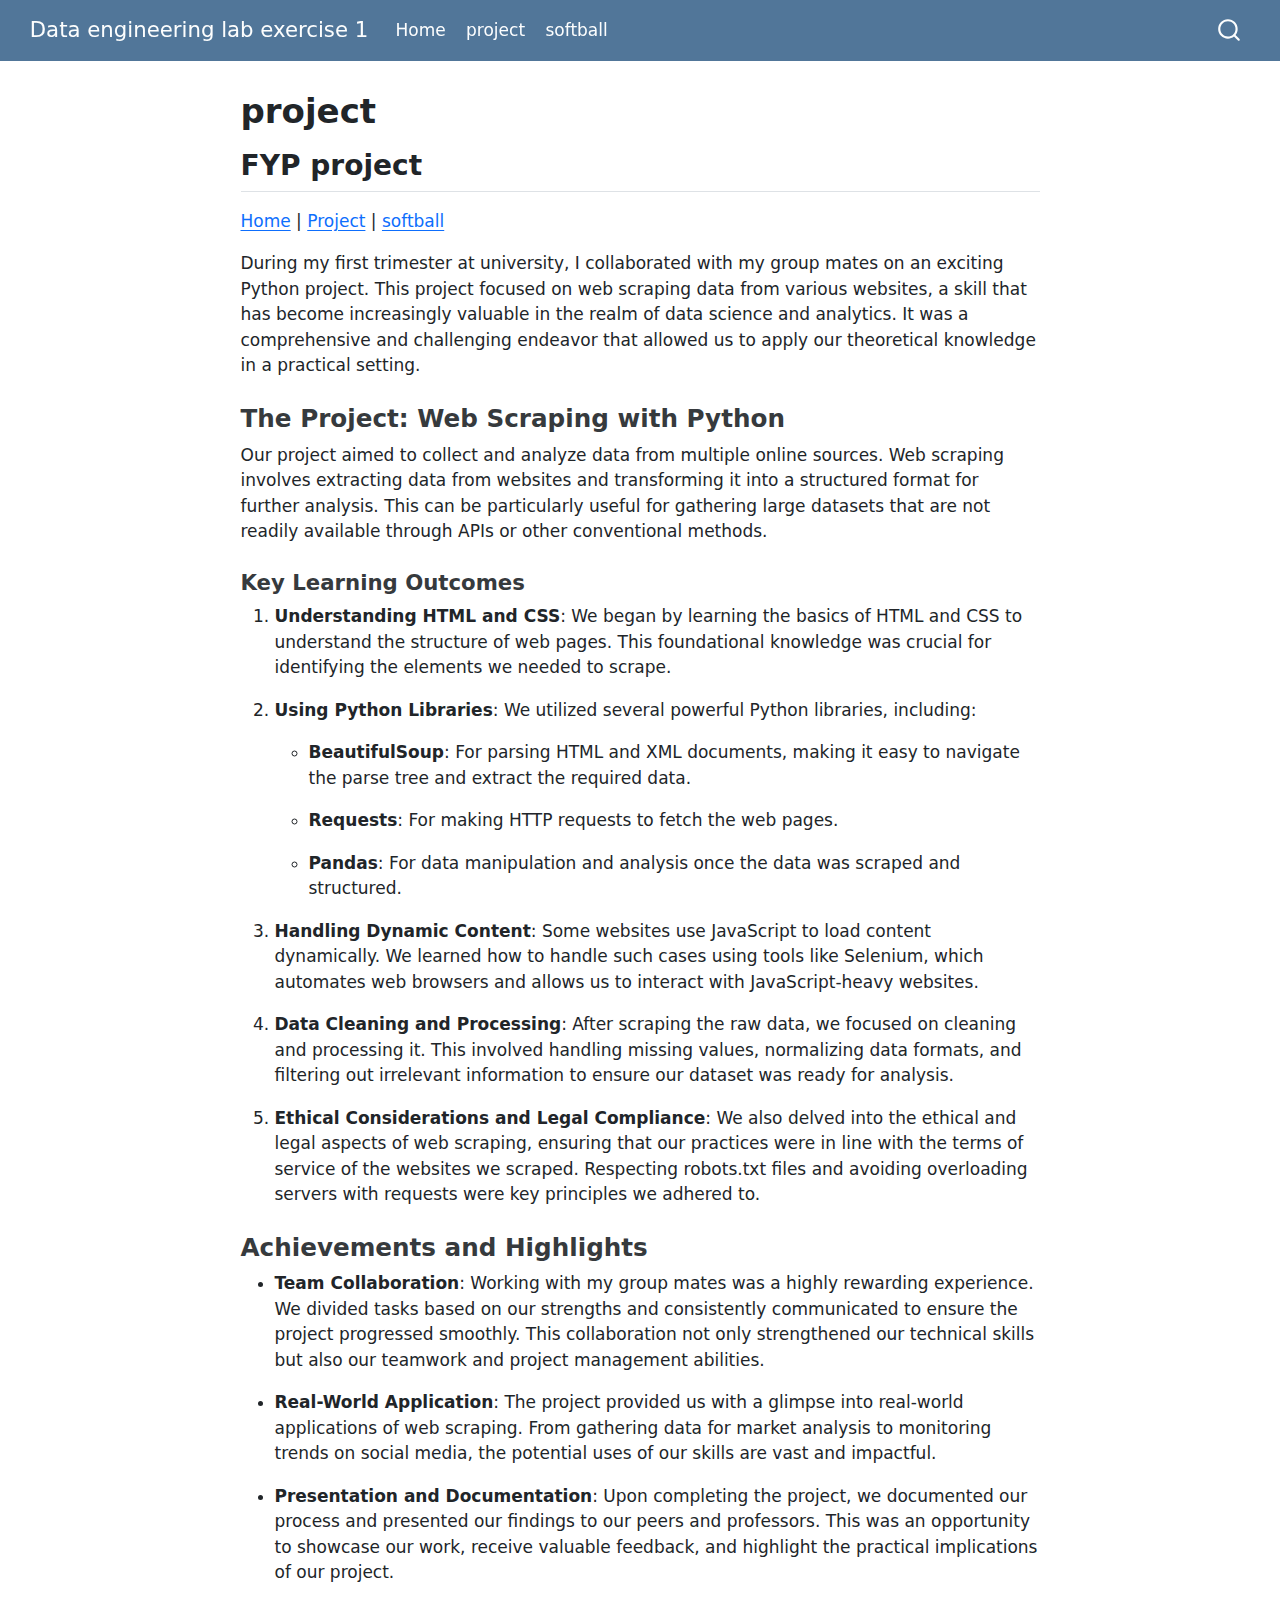
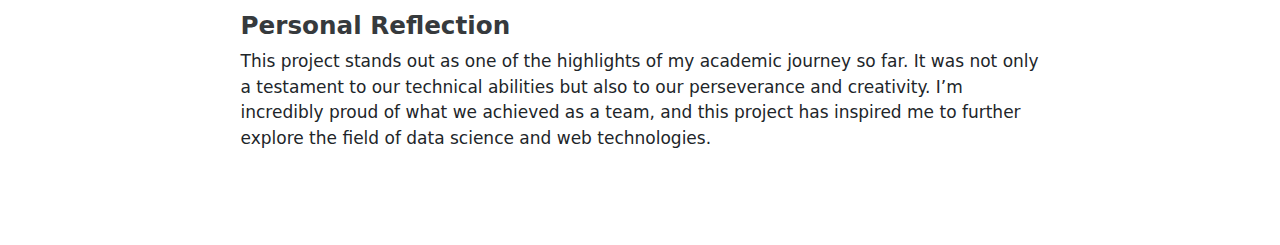
==== project.html @ 8fe7f0dc "Built site for gh-pages" ====
<!DOCTYPE html>
<html xmlns="http://www.w3.org/1999/xhtml" lang="en" xml:lang="en"><head>

<meta charset="utf-8">
<meta name="generator" content="quarto-1.4.554">

<meta name="viewport" content="width=device-width, initial-scale=1.0, user-scalable=yes">


<title>Data engineering lab exercise 1 - project</title>
<style>
code{white-space: pre-wrap;}
span.smallcaps{font-variant: small-caps;}
div.columns{display: flex; gap: min(4vw, 1.5em);}
div.column{flex: auto; overflow-x: auto;}
div.hanging-indent{margin-left: 1.5em; text-indent: -1.5em;}
ul.task-list{list-style: none;}
ul.task-list li input[type="checkbox"] {
width: 0.8em;
margin: 0 0.8em 0.2em -1em;  vertical-align: middle;
}
</style>


<script>const headroomChanged = new CustomEvent("quarto-hrChanged", {
  detail: {},
  bubbles: true,
  cancelable: false,
  composed: false,
});

window.document.addEventListener("DOMContentLoaded", function () {
  let init = false;

  // Manage the back to top button, if one is present.
  let lastScrollTop = window.pageYOffset || document.documentElement.scrollTop;
  const scrollDownBuffer = 5;
  const scrollUpBuffer = 35;
  const btn = document.getElementById("quarto-back-to-top");
  const hideBackToTop = () => {
    btn.style.display = "none";
  };
  const showBackToTop = () => {
    btn.style.display = "inline-block";
  };
  if (btn) {
    window.document.addEventListener(
      "scroll",
      function () {
        const currentScrollTop =
          window.pageYOffset || document.documentElement.scrollTop;

        // Shows and hides the button 'intelligently' as the user scrolls
        if (currentScrollTop - scrollDownBuffer > lastScrollTop) {
          hideBackToTop();
          lastScrollTop = currentScrollTop <= 0 ? 0 : currentScrollTop;
        } else if (currentScrollTop < lastScrollTop - scrollUpBuffer) {
          showBackToTop();
          lastScrollTop = currentScrollTop <= 0 ? 0 : currentScrollTop;
        }

        // Show the button at the bottom, hides it at the top
        if (currentScrollTop <= 0) {
          hideBackToTop();
        } else if (
          window.innerHeight + currentScrollTop >=
          document.body.offsetHeight
        ) {
          showBackToTop();
        }
      },
      false
    );
  }

  function throttle(func, wait) {
    var timeout;
    return function () {
      const context = this;
      const args = arguments;
      const later = function () {
        clearTimeout(timeout);
        timeout = null;
        func.apply(context, args);
      };

      if (!timeout) {
        timeout = setTimeout(later, wait);
      }
    };
  }

  function headerOffset() {
    // Set an offset if there is are fixed top navbar
    const headerEl = window.document.querySelector("header.fixed-top");
    if (headerEl) {
      return headerEl.clientHeight;
    } else {
      return 0;
    }
  }

  function footerOffset() {
    const footerEl = window.document.querySelector("footer.footer");
    if (footerEl) {
      return footerEl.clientHeight;
    } else {
      return 0;
    }
  }

  function dashboardOffset() {
    const dashboardNavEl = window.document.getElementById(
      "quarto-dashboard-header"
    );
    if (dashboardNavEl !== null) {
      return dashboardNavEl.clientHeight;
    } else {
      return 0;
    }
  }

  function updateDocumentOffsetWithoutAnimation() {
    updateDocumentOffset(false);
  }

  function updateDocumentOffset(animated) {
    // set body offset
    const topOffset = headerOffset();
    const bodyOffset = topOffset + footerOffset() + dashboardOffset();
    const bodyEl = window.document.body;
    bodyEl.setAttribute("data-bs-offset", topOffset);
    bodyEl.style.paddingTop = topOffset + "px";

    // deal with sidebar offsets
    const sidebars = window.document.querySelectorAll(
      ".sidebar, .headroom-target"
    );
    sidebars.forEach((sidebar) => {
      if (!animated) {
        sidebar.classList.add("notransition");
        // Remove the no transition class after the animation has time to complete
        setTimeout(function () {
          sidebar.classList.remove("notransition");
        }, 201);
      }

      if (window.Headroom && sidebar.classList.contains("sidebar-unpinned")) {
        sidebar.style.top = "0";
        sidebar.style.maxHeight = "100vh";
      } else {
        sidebar.style.top = topOffset + "px";
        sidebar.style.maxHeight = "calc(100vh - " + topOffset + "px)";
      }
    });

    // allow space for footer
    const mainContainer = window.document.querySelector(".quarto-container");
    if (mainContainer) {
      mainContainer.style.minHeight = "calc(100vh - " + bodyOffset + "px)";
    }

    // link offset
    let linkStyle = window.document.querySelector("#quarto-target-style");
    if (!linkStyle) {
      linkStyle = window.document.createElement("style");
      linkStyle.setAttribute("id", "quarto-target-style");
      window.document.head.appendChild(linkStyle);
    }
    while (linkStyle.firstChild) {
      linkStyle.removeChild(linkStyle.firstChild);
    }
    if (topOffset > 0) {
      linkStyle.appendChild(
        window.document.createTextNode(`
      section:target::before {
        content: "";
        display: block;
        height: ${topOffset}px;
        margin: -${topOffset}px 0 0;
      }`)
      );
    }
    if (init) {
      window.dispatchEvent(headroomChanged);
    }
    init = true;
  }

  // initialize headroom
  var header = window.document.querySelector("#quarto-header");
  if (header && window.Headroom) {
    const headroom = new window.Headroom(header, {
      tolerance: 5,
      onPin: function () {
        const sidebars = window.document.querySelectorAll(
          ".sidebar, .headroom-target"
        );
        sidebars.forEach((sidebar) => {
          sidebar.classList.remove("sidebar-unpinned");
        });
        updateDocumentOffset();
      },
      onUnpin: function () {
        const sidebars = window.document.querySelectorAll(
          ".sidebar, .headroom-target"
        );
        sidebars.forEach((sidebar) => {
          sidebar.classList.add("sidebar-unpinned");
        });
        updateDocumentOffset();
      },
    });
    headroom.init();

    let frozen = false;
    window.quartoToggleHeadroom = function () {
      if (frozen) {
        headroom.unfreeze();
        frozen = false;
      } else {
        headroom.freeze();
        frozen = true;
      }
    };
  }

  window.addEventListener(
    "hashchange",
    function (e) {
      if (
        getComputedStyle(document.documentElement).scrollBehavior !== "smooth"
      ) {
        window.scrollTo(0, window.pageYOffset - headerOffset());
      }
    },
    false
  );

  // Observe size changed for the header
  const headerEl = window.document.querySelector("header.fixed-top");
  if (headerEl && window.ResizeObserver) {
    const observer = new window.ResizeObserver(() => {
      setTimeout(updateDocumentOffsetWithoutAnimation, 0);
    });
    observer.observe(headerEl, {
      attributes: true,
      childList: true,
      characterData: true,
    });
  } else {
    window.addEventListener(
      "resize",
      throttle(updateDocumentOffsetWithoutAnimation, 50)
    );
  }
  setTimeout(updateDocumentOffsetWithoutAnimation, 250);

  // fixup index.html links if we aren't on the filesystem
  if (window.location.protocol !== "file:") {
    const links = window.document.querySelectorAll("a");
    for (let i = 0; i < links.length; i++) {
      if (links[i].href) {
        links[i].dataset.originalHref = links[i].href;
        links[i].href = links[i].href.replace(/\/index\.html/, "/");
      }
    }

    // Fixup any sharing links that require urls
    // Append url to any sharing urls
    const sharingLinks = window.document.querySelectorAll(
      "a.sidebar-tools-main-item, a.quarto-navigation-tool, a.quarto-navbar-tools, a.quarto-navbar-tools-item"
    );
    for (let i = 0; i < sharingLinks.length; i++) {
      const sharingLink = sharingLinks[i];
      const href = sharingLink.getAttribute("href");
      if (href) {
        sharingLink.setAttribute(
          "href",
          href.replace("|url|", window.location.href)
        );
      }
    }

    // Scroll the active navigation item into view, if necessary
    const navSidebar = window.document.querySelector("nav#quarto-sidebar");
    if (navSidebar) {
      // Find the active item
      const activeItem = navSidebar.querySelector("li.sidebar-item a.active");
      if (activeItem) {
        // Wait for the scroll height and height to resolve by observing size changes on the
        // nav element that is scrollable
        const resizeObserver = new ResizeObserver((_entries) => {
          // The bottom of the element
          const elBottom = activeItem.offsetTop;
          const viewBottom = navSidebar.scrollTop + navSidebar.clientHeight;

          // The element height and scroll height are the same, then we are still loading
          if (viewBottom !== navSidebar.scrollHeight) {
            // Determine if the item isn't visible and scroll to it
            if (elBottom >= viewBottom) {
              navSidebar.scrollTop = elBottom;
            }

            // stop observing now since we've completed the scroll
            resizeObserver.unobserve(navSidebar);
          }
        });
        resizeObserver.observe(navSidebar);
      }
    }
  }
});
</script>
<script>/*!
 * headroom.js v0.12.0 - Give your page some headroom. Hide your header until you need it
 * Copyright (c) 2020 Nick Williams - http://wicky.nillia.ms/headroom.js
 * License: MIT
 */

!function(t,n){"object"==typeof exports&&"undefined"!=typeof module?module.exports=n():"function"==typeof define&&define.amd?define(n):(t=t||self).Headroom=n()}(this,function(){"use strict";function t(){return"undefined"!=typeof window}function d(t){return function(t){return t&&t.document&&function(t){return 9===t.nodeType}(t.document)}(t)?function(t){var n=t.document,o=n.body,s=n.documentElement;return{scrollHeight:function(){return Math.max(o.scrollHeight,s.scrollHeight,o.offsetHeight,s.offsetHeight,o.clientHeight,s.clientHeight)},height:function(){return t.innerHeight||s.clientHeight||o.clientHeight},scrollY:function(){return void 0!==t.pageYOffset?t.pageYOffset:(s||o.parentNode||o).scrollTop}}}(t):function(t){return{scrollHeight:function(){return Math.max(t.scrollHeight,t.offsetHeight,t.clientHeight)},height:function(){return Math.max(t.offsetHeight,t.clientHeight)},scrollY:function(){return t.scrollTop}}}(t)}function n(t,s,e){var n,o=function(){var n=!1;try{var t={get passive(){n=!0}};window.addEventListener("test",t,t),window.removeEventListener("test",t,t)}catch(t){n=!1}return n}(),i=!1,r=d(t),l=r.scrollY(),a={};function c(){var t=Math.round(r.scrollY()),n=r.height(),o=r.scrollHeight();a.scrollY=t,a.lastScrollY=l,a.direction=l<t?"down":"up",a.distance=Math.abs(t-l),a.isOutOfBounds=t<0||o<t+n,a.top=t<=s.offset[a.direction],a.bottom=o<=t+n,a.toleranceExceeded=a.distance>s.tolerance[a.direction],e(a),l=t,i=!1}function h(){i||(i=!0,n=requestAnimationFrame(c))}var u=!!o&&{passive:!0,capture:!1};return t.addEventListener("scroll",h,u),c(),{destroy:function(){cancelAnimationFrame(n),t.removeEventListener("scroll",h,u)}}}function o(t){return t===Object(t)?t:{down:t,up:t}}function s(t,n){n=n||{},Object.assign(this,s.options,n),this.classes=Object.assign({},s.options.classes,n.classes),this.elem=t,this.tolerance=o(this.tolerance),this.offset=o(this.offset),this.initialised=!1,this.frozen=!1}return s.prototype={constructor:s,init:function(){return s.cutsTheMustard&&!this.initialised&&(this.addClass("initial"),this.initialised=!0,setTimeout(function(t){t.scrollTracker=n(t.scroller,{offset:t.offset,tolerance:t.tolerance},t.update.bind(t))},100,this)),this},destroy:function(){this.initialised=!1,Object.keys(this.classes).forEach(this.removeClass,this),this.scrollTracker.destroy()},unpin:function(){!this.hasClass("pinned")&&this.hasClass("unpinned")||(this.addClass("unpinned"),this.removeClass("pinned"),this.onUnpin&&this.onUnpin.call(this))},pin:function(){this.hasClass("unpinned")&&(this.addClass("pinned"),this.removeClass("unpinned"),this.onPin&&this.onPin.call(this))},freeze:function(){this.frozen=!0,this.addClass("frozen")},unfreeze:function(){this.frozen=!1,this.removeClass("frozen")},top:function(){this.hasClass("top")||(this.addClass("top"),this.removeClass("notTop"),this.onTop&&this.onTop.call(this))},notTop:function(){this.hasClass("notTop")||(this.addClass("notTop"),this.removeClass("top"),this.onNotTop&&this.onNotTop.call(this))},bottom:function(){this.hasClass("bottom")||(this.addClass("bottom"),this.removeClass("notBottom"),this.onBottom&&this.onBottom.call(this))},notBottom:function(){this.hasClass("notBottom")||(this.addClass("notBottom"),this.removeClass("bottom"),this.onNotBottom&&this.onNotBottom.call(this))},shouldUnpin:function(t){return"down"===t.direction&&!t.top&&t.toleranceExceeded},shouldPin:function(t){return"up"===t.direction&&t.toleranceExceeded||t.top},addClass:function(t){this.elem.classList.add.apply(this.elem.classList,this.classes[t].split(" "))},removeClass:function(t){this.elem.classList.remove.apply(this.elem.classList,this.classes[t].split(" "))},hasClass:function(t){return this.classes[t].split(" ").every(function(t){return this.classList.contains(t)},this.elem)},update:function(t){t.isOutOfBounds||!0!==this.frozen&&(t.top?this.top():this.notTop(),t.bottom?this.bottom():this.notBottom(),this.shouldUnpin(t)?this.unpin():this.shouldPin(t)&&this.pin())}},s.options={tolerance:{up:0,down:0},offset:0,scroller:t()?window:null,classes:{frozen:"headroom--frozen",pinned:"headroom--pinned",unpinned:"headroom--unpinned",top:"headroom--top",notTop:"headroom--not-top",bottom:"headroom--bottom",notBottom:"headroom--not-bottom",initial:"headroom"}},s.cutsTheMustard=!!(t()&&function(){}.bind&&"classList"in document.documentElement&&Object.assign&&Object.keys&&requestAnimationFrame),s});
</script>
<script>/*!
 * clipboard.js v2.0.11
 * https://clipboardjs.com/
 *
 * Licensed MIT © Zeno Rocha
 */
!function(t,e){"object"==typeof exports&&"object"==typeof module?module.exports=e():"function"==typeof define&&define.amd?define([],e):"object"==typeof exports?exports.ClipboardJS=e():t.ClipboardJS=e()}(this,function(){return n={686:function(t,e,n){"use strict";n.d(e,{default:function(){return b}});var e=n(279),i=n.n(e),e=n(370),u=n.n(e),e=n(817),r=n.n(e);function c(t){try{return document.execCommand(t)}catch(t){return}}var a=function(t){t=r()(t);return c("cut"),t};function o(t,e){var n,o,t=(n=t,o="rtl"===document.documentElement.getAttribute("dir"),(t=document.createElement("textarea")).style.fontSize="12pt",t.style.border="0",t.style.padding="0",t.style.margin="0",t.style.position="absolute",t.style[o?"right":"left"]="-9999px",o=window.pageYOffset||document.documentElement.scrollTop,t.style.top="".concat(o,"px"),t.setAttribute("readonly",""),t.value=n,t);return e.container.appendChild(t),e=r()(t),c("copy"),t.remove(),e}var f=function(t){var e=1<arguments.length&&void 0!==arguments[1]?arguments[1]:{container:document.body},n="";return"string"==typeof t?n=o(t,e):t instanceof HTMLInputElement&&!["text","search","url","tel","password"].includes(null==t?void 0:t.type)?n=o(t.value,e):(n=r()(t),c("copy")),n};function l(t){return(l="function"==typeof Symbol&&"symbol"==typeof Symbol.iterator?function(t){return typeof t}:function(t){return t&&"function"==typeof Symbol&&t.constructor===Symbol&&t!==Symbol.prototype?"symbol":typeof t})(t)}var s=function(){var t=0<arguments.length&&void 0!==arguments[0]?arguments[0]:{},e=t.action,n=void 0===e?"copy":e,o=t.container,e=t.target,t=t.text;if("copy"!==n&&"cut"!==n)throw new Error('Invalid "action" value, use either "copy" or "cut"');if(void 0!==e){if(!e||"object"!==l(e)||1!==e.nodeType)throw new Error('Invalid "target" value, use a valid Element');if("copy"===n&&e.hasAttribute("disabled"))throw new Error('Invalid "target" attribute. Please use "readonly" instead of "disabled" attribute');if("cut"===n&&(e.hasAttribute("readonly")||e.hasAttribute("disabled")))throw new Error('Invalid "target" attribute. You can\'t cut text from elements with "readonly" or "disabled" attributes')}return t?f(t,{container:o}):e?"cut"===n?a(e):f(e,{container:o}):void 0};function p(t){return(p="function"==typeof Symbol&&"symbol"==typeof Symbol.iterator?function(t){return typeof t}:function(t){return t&&"function"==typeof Symbol&&t.constructor===Symbol&&t!==Symbol.prototype?"symbol":typeof t})(t)}function d(t,e){for(var n=0;n<e.length;n++){var o=e[n];o.enumerable=o.enumerable||!1,o.configurable=!0,"value"in o&&(o.writable=!0),Object.defineProperty(t,o.key,o)}}function y(t,e){return(y=Object.setPrototypeOf||function(t,e){return t.__proto__=e,t})(t,e)}function h(n){var o=function(){if("undefined"==typeof Reflect||!Reflect.construct)return!1;if(Reflect.construct.sham)return!1;if("function"==typeof Proxy)return!0;try{return Date.prototype.toString.call(Reflect.construct(Date,[],function(){})),!0}catch(t){return!1}}();return function(){var t,e=v(n);return t=o?(t=v(this).constructor,Reflect.construct(e,arguments,t)):e.apply(this,arguments),e=this,!(t=t)||"object"!==p(t)&&"function"!=typeof t?function(t){if(void 0!==t)return t;throw new ReferenceError("this hasn't been initialised - super() hasn't been called")}(e):t}}function v(t){return(v=Object.setPrototypeOf?Object.getPrototypeOf:function(t){return t.__proto__||Object.getPrototypeOf(t)})(t)}function m(t,e){t="data-clipboard-".concat(t);if(e.hasAttribute(t))return e.getAttribute(t)}var b=function(){!function(t,e){if("function"!=typeof e&&null!==e)throw new TypeError("Super expression must either be null or a function");t.prototype=Object.create(e&&e.prototype,{constructor:{value:t,writable:!0,configurable:!0}}),e&&y(t,e)}(r,i());var t,e,n,o=h(r);function r(t,e){var n;return function(t){if(!(t instanceof r))throw new TypeError("Cannot call a class as a function")}(this),(n=o.call(this)).resolveOptions(e),n.listenClick(t),n}return t=r,n=[{key:"copy",value:function(t){var e=1<arguments.length&&void 0!==arguments[1]?arguments[1]:{container:document.body};return f(t,e)}},{key:"cut",value:function(t){return a(t)}},{key:"isSupported",value:function(){var t=0<arguments.length&&void 0!==arguments[0]?arguments[0]:["copy","cut"],t="string"==typeof t?[t]:t,e=!!document.queryCommandSupported;return t.forEach(function(t){e=e&&!!document.queryCommandSupported(t)}),e}}],(e=[{key:"resolveOptions",value:function(){var t=0<arguments.length&&void 0!==arguments[0]?arguments[0]:{};this.action="function"==typeof t.action?t.action:this.defaultAction,this.target="function"==typeof t.target?t.target:this.defaultTarget,this.text="function"==typeof t.text?t.text:this.defaultText,this.container="object"===p(t.container)?t.container:document.body}},{key:"listenClick",value:function(t){var e=this;this.listener=u()(t,"click",function(t){return e.onClick(t)})}},{key:"onClick",value:function(t){var e=t.delegateTarget||t.currentTarget,n=this.action(e)||"copy",t=s({action:n,container:this.container,target:this.target(e),text:this.text(e)});this.emit(t?"success":"error",{action:n,text:t,trigger:e,clearSelection:function(){e&&e.focus(),window.getSelection().removeAllRanges()}})}},{key:"defaultAction",value:function(t){return m("action",t)}},{key:"defaultTarget",value:function(t){t=m("target",t);if(t)return document.querySelector(t)}},{key:"defaultText",value:function(t){return m("text",t)}},{key:"destroy",value:function(){this.listener.destroy()}}])&&d(t.prototype,e),n&&d(t,n),r}()},828:function(t){var e;"undefined"==typeof Element||Element.prototype.matches||((e=Element.prototype).matches=e.matchesSelector||e.mozMatchesSelector||e.msMatchesSelector||e.oMatchesSelector||e.webkitMatchesSelector),t.exports=function(t,e){for(;t&&9!==t.nodeType;){if("function"==typeof t.matches&&t.matches(e))return t;t=t.parentNode}}},438:function(t,e,n){var u=n(828);function i(t,e,n,o,r){var i=function(e,n,t,o){return function(t){t.delegateTarget=u(t.target,n),t.delegateTarget&&o.call(e,t)}}.apply(this,arguments);return t.addEventListener(n,i,r),{destroy:function(){t.removeEventListener(n,i,r)}}}t.exports=function(t,e,n,o,r){return"function"==typeof t.addEventListener?i.apply(null,arguments):"function"==typeof n?i.bind(null,document).apply(null,arguments):("string"==typeof t&&(t=document.querySelectorAll(t)),Array.prototype.map.call(t,function(t){return i(t,e,n,o,r)}))}},879:function(t,n){n.node=function(t){return void 0!==t&&t instanceof HTMLElement&&1===t.nodeType},n.nodeList=function(t){var e=Object.prototype.toString.call(t);return void 0!==t&&("[object NodeList]"===e||"[object HTMLCollection]"===e)&&"length"in t&&(0===t.length||n.node(t[0]))},n.string=function(t){return"string"==typeof t||t instanceof String},n.fn=function(t){return"[object Function]"===Object.prototype.toString.call(t)}},370:function(t,e,n){var f=n(879),l=n(438);t.exports=function(t,e,n){if(!t&&!e&&!n)throw new Error("Missing required arguments");if(!f.string(e))throw new TypeError("Second argument must be a String");if(!f.fn(n))throw new TypeError("Third argument must be a Function");if(f.node(t))return c=e,a=n,(u=t).addEventListener(c,a),{destroy:function(){u.removeEventListener(c,a)}};if(f.nodeList(t))return o=t,r=e,i=n,Array.prototype.forEach.call(o,function(t){t.addEventListener(r,i)}),{destroy:function(){Array.prototype.forEach.call(o,function(t){t.removeEventListener(r,i)})}};if(f.string(t))return t=t,e=e,n=n,l(document.body,t,e,n);throw new TypeError("First argument must be a String, HTMLElement, HTMLCollection, or NodeList");var o,r,i,u,c,a}},817:function(t){t.exports=function(t){var e,n="SELECT"===t.nodeName?(t.focus(),t.value):"INPUT"===t.nodeName||"TEXTAREA"===t.nodeName?((e=t.hasAttribute("readonly"))||t.setAttribute("readonly",""),t.select(),t.setSelectionRange(0,t.value.length),e||t.removeAttribute("readonly"),t.value):(t.hasAttribute("contenteditable")&&t.focus(),n=window.getSelection(),(e=document.createRange()).selectNodeContents(t),n.removeAllRanges(),n.addRange(e),n.toString());return n}},279:function(t){function e(){}e.prototype={on:function(t,e,n){var o=this.e||(this.e={});return(o[t]||(o[t]=[])).push({fn:e,ctx:n}),this},once:function(t,e,n){var o=this;function r(){o.off(t,r),e.apply(n,arguments)}return r._=e,this.on(t,r,n)},emit:function(t){for(var e=[].slice.call(arguments,1),n=((this.e||(this.e={}))[t]||[]).slice(),o=0,r=n.length;o<r;o++)n[o].fn.apply(n[o].ctx,e);return this},off:function(t,e){var n=this.e||(this.e={}),o=n[t],r=[];if(o&&e)for(var i=0,u=o.length;i<u;i++)o[i].fn!==e&&o[i].fn._!==e&&r.push(o[i]);return r.length?n[t]=r:delete n[t],this}},t.exports=e,t.exports.TinyEmitter=e}},r={},o.n=function(t){var e=t&&t.__esModule?function(){return t.default}:function(){return t};return o.d(e,{a:e}),e},o.d=function(t,e){for(var n in e)o.o(e,n)&&!o.o(t,n)&&Object.defineProperty(t,n,{enumerable:!0,get:e[n]})},o.o=function(t,e){return Object.prototype.hasOwnProperty.call(t,e)},o(686).default;function o(t){if(r[t])return r[t].exports;var e=r[t]={exports:{}};return n[t](e,e.exports,o),e.exports}var n,r});</script>
<script>/*! @algolia/autocomplete-js 1.11.1 | MIT License | © Algolia, Inc. and contributors | https://github.com/algolia/autocomplete */
!function(e,t){"object"==typeof exports&&"undefined"!=typeof module?t(exports):"function"==typeof define&&define.amd?define(["exports"],t):t((e="undefined"!=typeof globalThis?globalThis:e||self)["@algolia/autocomplete-js"]={})}(this,(function(e){"use strict";function t(e,t){var n=Object.keys(e);if(Object.getOwnPropertySymbols){var r=Object.getOwnPropertySymbols(e);t&&(r=r.filter((function(t){return Object.getOwnPropertyDescriptor(e,t).enumerable}))),n.push.apply(n,r)}return n}function n(e){for(var n=1;n<arguments.length;n++){var r=null!=arguments[n]?arguments[n]:{};n%2?t(Object(r),!0).forEach((function(t){o(e,t,r[t])})):Object.getOwnPropertyDescriptors?Object.defineProperties(e,Object.getOwnPropertyDescriptors(r)):t(Object(r)).forEach((function(t){Object.defineProperty(e,t,Object.getOwnPropertyDescriptor(r,t))}))}return e}function r(e){return r="function"==typeof Symbol&&"symbol"==typeof Symbol.iterator?function(e){return typeof e}:function(e){return e&&"function"==typeof Symbol&&e.constructor===Symbol&&e!==Symbol.prototype?"symbol":typeof e},r(e)}function o(e,t,n){return(t=function(e){var t=function(e,t){if("object"!=typeof e||null===e)return e;var n=e[Symbol.toPrimitive];if(void 0!==n){var r=n.call(e,t||"default");if("object"!=typeof r)return r;throw new TypeError("@@toPrimitive must return a primitive value.")}return("string"===t?String:Number)(e)}(e,"string");return"symbol"==typeof t?t:String(t)}(t))in e?Object.defineProperty(e,t,{value:n,enumerable:!0,configurable:!0,writable:!0}):e[t]=n,e}function i(){return i=Object.assign?Object.assign.bind():function(e){for(var t=1;t<arguments.length;t++){var n=arguments[t];for(var r in n)Object.prototype.hasOwnProperty.call(n,r)&&(e[r]=n[r])}return e},i.apply(this,arguments)}function u(e,t){if(null==e)return{};var n,r,o=function(e,t){if(null==e)return{};var n,r,o={},i=Object.keys(e);for(r=0;r<i.length;r++)n=i[r],t.indexOf(n)>=0||(o[n]=e[n]);return o}(e,t);if(Object.getOwnPropertySymbols){var i=Object.getOwnPropertySymbols(e);for(r=0;r<i.length;r++)n=i[r],t.indexOf(n)>=0||Object.prototype.propertyIsEnumerable.call(e,n)&&(o[n]=e[n])}return o}function a(e,t){return function(e){if(Array.isArray(e))return e}(e)||function(e,t){var n=null==e?null:"undefined"!=typeof Symbol&&e[Symbol.iterator]||e["@@iterator"];if(null!=n){var r,o,i,u,a=[],l=!0,c=!1;try{if(i=(n=n.call(e)).next,0===t){if(Object(n)!==n)return;l=!1}else for(;!(l=(r=i.call(n)).done)&&(a.push(r.value),a.length!==t);l=!0);}catch(e){c=!0,o=e}finally{try{if(!l&&null!=n.return&&(u=n.return(),Object(u)!==u))return}finally{if(c)throw o}}return a}}(e,t)||c(e,t)||function(){throw new TypeError("Invalid attempt to destructure non-iterable instance.\nIn order to be iterable, non-array objects must have a [Symbol.iterator]() method.")}()}function l(e){return function(e){if(Array.isArray(e))return s(e)}(e)||function(e){if("undefined"!=typeof Symbol&&null!=e[Symbol.iterator]||null!=e["@@iterator"])return Array.from(e)}(e)||c(e)||function(){throw new TypeError("Invalid attempt to spread non-iterable instance.\nIn order to be iterable, non-array objects must have a [Symbol.iterator]() method.")}()}function c(e,t){if(e){if("string"==typeof e)return s(e,t);var n=Object.prototype.toString.call(e).slice(8,-1);return"Object"===n&&e.constructor&&(n=e.constructor.name),"Map"===n||"Set"===n?Array.from(e):"Arguments"===n||/^(?:Ui|I)nt(?:8|16|32)(?:Clamped)?Array$/.test(n)?s(e,t):void 0}}function s(e,t){(null==t||t>e.length)&&(t=e.length);for(var n=0,r=new Array(t);n<t;n++)r[n]=e[n];return r}function f(e){return{current:e}}function p(e,t){var n=void 0;return function(){for(var r=arguments.length,o=new Array(r),i=0;i<r;i++)o[i]=arguments[i];n&&clearTimeout(n),n=setTimeout((function(){return e.apply(void 0,o)}),t)}}function m(e){return e.reduce((function(e,t){return e.concat(t)}),[])}var v=0;function d(){return"autocomplete-".concat(v++)}function y(e,t){return t.reduce((function(e,t){return e&&e[t]}),e)}function b(e){return 0===e.collections.length?0:e.collections.reduce((function(e,t){return e+t.items.length}),0)}function g(e){return e!==Object(e)}function h(e,t){if(e===t)return!0;if(g(e)||g(t)||"function"==typeof e||"function"==typeof t)return e===t;if(Object.keys(e).length!==Object.keys(t).length)return!1;for(var n=0,r=Object.keys(e);n<r.length;n++){var o=r[n];if(!(o in t))return!1;if(!h(e[o],t[o]))return!1}return!0}var O=function(){};var _="1.11.1",S=[{segment:"autocomplete-core",version:_}];function j(e){var t=e.item,n=e.items,r=void 0===n?[]:n;return{index:t.__autocomplete_indexName,items:[t],positions:[1+r.findIndex((function(e){return e.objectID===t.objectID}))],queryID:t.__autocomplete_queryID,algoliaSource:["autocomplete"]}}function P(e,t){return function(e){if(Array.isArray(e))return e}(e)||function(e,t){var n=null==e?null:"undefined"!=typeof Symbol&&e[Symbol.iterator]||e["@@iterator"];if(null!=n){var r,o,i,u,a=[],l=!0,c=!1;try{if(i=(n=n.call(e)).next,0===t){if(Object(n)!==n)return;l=!1}else for(;!(l=(r=i.call(n)).done)&&(a.push(r.value),a.length!==t);l=!0);}catch(e){c=!0,o=e}finally{try{if(!l&&null!=n.return&&(u=n.return(),Object(u)!==u))return}finally{if(c)throw o}}return a}}(e,t)||function(e,t){if(!e)return;if("string"==typeof e)return w(e,t);var n=Object.prototype.toString.call(e).slice(8,-1);"Object"===n&&e.constructor&&(n=e.constructor.name);if("Map"===n||"Set"===n)return Array.from(e);if("Arguments"===n||/^(?:Ui|I)nt(?:8|16|32)(?:Clamped)?Array$/.test(n))return w(e,t)}(e,t)||function(){throw new TypeError("Invalid attempt to destructure non-iterable instance.\nIn order to be iterable, non-array objects must have a [Symbol.iterator]() method.")}()}function w(e,t){(null==t||t>e.length)&&(t=e.length);for(var n=0,r=new Array(t);n<t;n++)r[n]=e[n];return r}var I=["items"],A=["items"];function E(e){return E="function"==typeof Symbol&&"symbol"==typeof Symbol.iterator?function(e){return typeof e}:function(e){return e&&"function"==typeof Symbol&&e.constructor===Symbol&&e!==Symbol.prototype?"symbol":typeof e},E(e)}function D(e){return function(e){if(Array.isArray(e))return C(e)}(e)||function(e){if("undefined"!=typeof Symbol&&null!=e[Symbol.iterator]||null!=e["@@iterator"])return Array.from(e)}(e)||function(e,t){if(!e)return;if("string"==typeof e)return C(e,t);var n=Object.prototype.toString.call(e).slice(8,-1);"Object"===n&&e.constructor&&(n=e.constructor.name);if("Map"===n||"Set"===n)return Array.from(e);if("Arguments"===n||/^(?:Ui|I)nt(?:8|16|32)(?:Clamped)?Array$/.test(n))return C(e,t)}(e)||function(){throw new TypeError("Invalid attempt to spread non-iterable instance.\nIn order to be iterable, non-array objects must have a [Symbol.iterator]() method.")}()}function C(e,t){(null==t||t>e.length)&&(t=e.length);for(var n=0,r=new Array(t);n<t;n++)r[n]=e[n];return r}function k(e,t){if(null==e)return{};var n,r,o=function(e,t){if(null==e)return{};var n,r,o={},i=Object.keys(e);for(r=0;r<i.length;r++)n=i[r],t.indexOf(n)>=0||(o[n]=e[n]);return o}(e,t);if(Object.getOwnPropertySymbols){var i=Object.getOwnPropertySymbols(e);for(r=0;r<i.length;r++)n=i[r],t.indexOf(n)>=0||Object.prototype.propertyIsEnumerable.call(e,n)&&(o[n]=e[n])}return o}function x(e,t){var n=Object.keys(e);if(Object.getOwnPropertySymbols){var r=Object.getOwnPropertySymbols(e);t&&(r=r.filter((function(t){return Object.getOwnPropertyDescriptor(e,t).enumerable}))),n.push.apply(n,r)}return n}function N(e){for(var t=1;t<arguments.length;t++){var n=null!=arguments[t]?arguments[t]:{};t%2?x(Object(n),!0).forEach((function(t){T(e,t,n[t])})):Object.getOwnPropertyDescriptors?Object.defineProperties(e,Object.getOwnPropertyDescriptors(n)):x(Object(n)).forEach((function(t){Object.defineProperty(e,t,Object.getOwnPropertyDescriptor(n,t))}))}return e}function T(e,t,n){return(t=function(e){var t=function(e,t){if("object"!==E(e)||null===e)return e;var n=e[Symbol.toPrimitive];if(void 0!==n){var r=n.call(e,t||"default");if("object"!==E(r))return r;throw new TypeError("@@toPrimitive must return a primitive value.")}return("string"===t?String:Number)(e)}(e,"string");return"symbol"===E(t)?t:String(t)}(t))in e?Object.defineProperty(e,t,{value:n,enumerable:!0,configurable:!0,writable:!0}):e[t]=n,e}function q(e){for(var t=arguments.length>1&&void 0!==arguments[1]?arguments[1]:20,n=[],r=0;r<e.objectIDs.length;r+=t)n.push(N(N({},e),{},{objectIDs:e.objectIDs.slice(r,r+t)}));return n}function B(e){return e.map((function(e){var t=e.items,n=k(e,I);return N(N({},n),{},{objectIDs:(null==t?void 0:t.map((function(e){return e.objectID})))||n.objectIDs})}))}function R(e){var t,n,r,o=(t=P((e.version||"").split(".").map(Number),2),n=t[0],r=t[1],n>=3||2===n&&r>=4||1===n&&r>=10);function i(t,n,r){if(o&&void 0!==r){var i=r[0].__autocomplete_algoliaCredentials,u={"X-Algolia-Application-Id":i.appId,"X-Algolia-API-Key":i.apiKey};e.apply(void 0,[t].concat(D(n),[{headers:u}]))}else e.apply(void 0,[t].concat(D(n)))}return{init:function(t,n){e("init",{appId:t,apiKey:n})},setUserToken:function(t){e("setUserToken",t)},clickedObjectIDsAfterSearch:function(){for(var e=arguments.length,t=new Array(e),n=0;n<e;n++)t[n]=arguments[n];t.length>0&&i("clickedObjectIDsAfterSearch",B(t),t[0].items)},clickedObjectIDs:function(){for(var e=arguments.length,t=new Array(e),n=0;n<e;n++)t[n]=arguments[n];t.length>0&&i("clickedObjectIDs",B(t),t[0].items)},clickedFilters:function(){for(var t=arguments.length,n=new Array(t),r=0;r<t;r++)n[r]=arguments[r];n.length>0&&e.apply(void 0,["clickedFilters"].concat(n))},convertedObjectIDsAfterSearch:function(){for(var e=arguments.length,t=new Array(e),n=0;n<e;n++)t[n]=arguments[n];t.length>0&&i("convertedObjectIDsAfterSearch",B(t),t[0].items)},convertedObjectIDs:function(){for(var e=arguments.length,t=new Array(e),n=0;n<e;n++)t[n]=arguments[n];t.length>0&&i("convertedObjectIDs",B(t),t[0].items)},convertedFilters:function(){for(var t=arguments.length,n=new Array(t),r=0;r<t;r++)n[r]=arguments[r];n.length>0&&e.apply(void 0,["convertedFilters"].concat(n))},viewedObjectIDs:function(){for(var e=arguments.length,t=new Array(e),n=0;n<e;n++)t[n]=arguments[n];t.length>0&&t.reduce((function(e,t){var n=t.items,r=k(t,A);return[].concat(D(e),D(q(N(N({},r),{},{objectIDs:(null==n?void 0:n.map((function(e){return e.objectID})))||r.objectIDs})).map((function(e){return{items:n,payload:e}}))))}),[]).forEach((function(e){var t=e.items;return i("viewedObjectIDs",[e.payload],t)}))},viewedFilters:function(){for(var t=arguments.length,n=new Array(t),r=0;r<t;r++)n[r]=arguments[r];n.length>0&&e.apply(void 0,["viewedFilters"].concat(n))}}}function F(e){var t=e.items.reduce((function(e,t){var n;return e[t.__autocomplete_indexName]=(null!==(n=e[t.__autocomplete_indexName])&&void 0!==n?n:[]).concat(t),e}),{});return Object.keys(t).map((function(e){return{index:e,items:t[e],algoliaSource:["autocomplete"]}}))}function L(e){return e.objectID&&e.__autocomplete_indexName&&e.__autocomplete_queryID}function U(e){return U="function"==typeof Symbol&&"symbol"==typeof Symbol.iterator?function(e){return typeof e}:function(e){return e&&"function"==typeof Symbol&&e.constructor===Symbol&&e!==Symbol.prototype?"symbol":typeof e},U(e)}function M(e){return function(e){if(Array.isArray(e))return H(e)}(e)||function(e){if("undefined"!=typeof Symbol&&null!=e[Symbol.iterator]||null!=e["@@iterator"])return Array.from(e)}(e)||function(e,t){if(!e)return;if("string"==typeof e)return H(e,t);var n=Object.prototype.toString.call(e).slice(8,-1);"Object"===n&&e.constructor&&(n=e.constructor.name);if("Map"===n||"Set"===n)return Array.from(e);if("Arguments"===n||/^(?:Ui|I)nt(?:8|16|32)(?:Clamped)?Array$/.test(n))return H(e,t)}(e)||function(){throw new TypeError("Invalid attempt to spread non-iterable instance.\nIn order to be iterable, non-array objects must have a [Symbol.iterator]() method.")}()}function H(e,t){(null==t||t>e.length)&&(t=e.length);for(var n=0,r=new Array(t);n<t;n++)r[n]=e[n];return r}function V(e,t){var n=Object.keys(e);if(Object.getOwnPropertySymbols){var r=Object.getOwnPropertySymbols(e);t&&(r=r.filter((function(t){return Object.getOwnPropertyDescriptor(e,t).enumerable}))),n.push.apply(n,r)}return n}function W(e){for(var t=1;t<arguments.length;t++){var n=null!=arguments[t]?arguments[t]:{};t%2?V(Object(n),!0).forEach((function(t){K(e,t,n[t])})):Object.getOwnPropertyDescriptors?Object.defineProperties(e,Object.getOwnPropertyDescriptors(n)):V(Object(n)).forEach((function(t){Object.defineProperty(e,t,Object.getOwnPropertyDescriptor(n,t))}))}return e}function K(e,t,n){return(t=function(e){var t=function(e,t){if("object"!==U(e)||null===e)return e;var n=e[Symbol.toPrimitive];if(void 0!==n){var r=n.call(e,t||"default");if("object"!==U(r))return r;throw new TypeError("@@toPrimitive must return a primitive value.")}return("string"===t?String:Number)(e)}(e,"string");return"symbol"===U(t)?t:String(t)}(t))in e?Object.defineProperty(e,t,{value:n,enumerable:!0,configurable:!0,writable:!0}):e[t]=n,e}var Q="2.6.0",$="https://cdn.jsdelivr.net/npm/search-insights@".concat(Q,"/dist/search-insights.min.js"),z=p((function(e){var t=e.onItemsChange,n=e.items,r=e.insights,o=e.state;t({insights:r,insightsEvents:F({items:n}).map((function(e){return W({eventName:"Items Viewed"},e)})),state:o})}),400);function G(e){var t=function(e){return W({onItemsChange:function(e){var t=e.insights,n=e.insightsEvents;t.viewedObjectIDs.apply(t,M(n.map((function(e){return W(W({},e),{},{algoliaSource:[].concat(M(e.algoliaSource||[]),["autocomplete-internal"])})}))))},onSelect:function(e){var t=e.insights,n=e.insightsEvents;t.clickedObjectIDsAfterSearch.apply(t,M(n.map((function(e){return W(W({},e),{},{algoliaSource:[].concat(M(e.algoliaSource||[]),["autocomplete-internal"])})}))))},onActive:O},e)}(e),n=t.insightsClient,r=t.onItemsChange,o=t.onSelect,i=t.onActive,u=n;n||function(e){if("undefined"!=typeof window)e({window:window})}((function(e){var t=e.window,n=t.AlgoliaAnalyticsObject||"aa";"string"==typeof n&&(u=t[n]),u||(t.AlgoliaAnalyticsObject=n,t[n]||(t[n]=function(){t[n].queue||(t[n].queue=[]);for(var e=arguments.length,r=new Array(e),o=0;o<e;o++)r[o]=arguments[o];t[n].queue.push(r)}),t[n].version=Q,u=t[n],function(e){var t="[Autocomplete]: Could not load search-insights.js. Please load it manually following https://alg.li/insights-autocomplete";try{var n=e.document.createElement("script");n.async=!0,n.src=$,n.onerror=function(){console.error(t)},document.body.appendChild(n)}catch(e){console.error(t)}}(t))}));var a=R(u),l=f([]),c=p((function(e){var t=e.state;if(t.isOpen){var n=t.collections.reduce((function(e,t){return[].concat(M(e),M(t.items))}),[]).filter(L);h(l.current.map((function(e){return e.objectID})),n.map((function(e){return e.objectID})))||(l.current=n,n.length>0&&z({onItemsChange:r,items:n,insights:a,state:t}))}}),0);return{name:"aa.algoliaInsightsPlugin",subscribe:function(e){var t=e.setContext,n=e.onSelect,r=e.onActive;function l(e){t({algoliaInsightsPlugin:{__algoliaSearchParameters:W({clickAnalytics:!0},e?{userToken:e}:{}),insights:a}})}u("addAlgoliaAgent","insights-plugin"),l(),u("onUserTokenChange",l),u("getUserToken",null,(function(e,t){l(t)})),n((function(e){var t=e.item,n=e.state,r=e.event,i=e.source;L(t)&&o({state:n,event:r,insights:a,item:t,insightsEvents:[W({eventName:"Item Selected"},j({item:t,items:i.getItems().filter(L)}))]})})),r((function(e){var t=e.item,n=e.source,r=e.state,o=e.event;L(t)&&i({state:r,event:o,insights:a,item:t,insightsEvents:[W({eventName:"Item Active"},j({item:t,items:n.getItems().filter(L)}))]})}))},onStateChange:function(e){var t=e.state;c({state:t})},__autocomplete_pluginOptions:e}}function J(e,t){var n=t;return{then:function(t,r){return J(e.then(Y(t,n,e),Y(r,n,e)),n)},catch:function(t){return J(e.catch(Y(t,n,e)),n)},finally:function(t){return t&&n.onCancelList.push(t),J(e.finally(Y(t&&function(){return n.onCancelList=[],t()},n,e)),n)},cancel:function(){n.isCanceled=!0;var e=n.onCancelList;n.onCancelList=[],e.forEach((function(e){e()}))},isCanceled:function(){return!0===n.isCanceled}}}function X(e){return J(e,{isCanceled:!1,onCancelList:[]})}function Y(e,t,n){return e?function(n){return t.isCanceled?n:e(n)}:n}function Z(e,t,n,r){if(!n)return null;if(e<0&&(null===t||null!==r&&0===t))return n+e;var o=(null===t?-1:t)+e;return o<=-1||o>=n?null===r?null:0:o}function ee(e,t){var n=Object.keys(e);if(Object.getOwnPropertySymbols){var r=Object.getOwnPropertySymbols(e);t&&(r=r.filter((function(t){return Object.getOwnPropertyDescriptor(e,t).enumerable}))),n.push.apply(n,r)}return n}function te(e){for(var t=1;t<arguments.length;t++){var n=null!=arguments[t]?arguments[t]:{};t%2?ee(Object(n),!0).forEach((function(t){ne(e,t,n[t])})):Object.getOwnPropertyDescriptors?Object.defineProperties(e,Object.getOwnPropertyDescriptors(n)):ee(Object(n)).forEach((function(t){Object.defineProperty(e,t,Object.getOwnPropertyDescriptor(n,t))}))}return e}function ne(e,t,n){return(t=function(e){var t=function(e,t){if("object"!==re(e)||null===e)return e;var n=e[Symbol.toPrimitive];if(void 0!==n){var r=n.call(e,t||"default");if("object"!==re(r))return r;throw new TypeError("@@toPrimitive must return a primitive value.")}return("string"===t?String:Number)(e)}(e,"string");return"symbol"===re(t)?t:String(t)}(t))in e?Object.defineProperty(e,t,{value:n,enumerable:!0,configurable:!0,writable:!0}):e[t]=n,e}function re(e){return re="function"==typeof Symbol&&"symbol"==typeof Symbol.iterator?function(e){return typeof e}:function(e){return e&&"function"==typeof Symbol&&e.constructor===Symbol&&e!==Symbol.prototype?"symbol":typeof e},re(e)}function oe(e){var t=function(e){var t=e.collections.map((function(e){return e.items.length})).reduce((function(e,t,n){var r=(e[n-1]||0)+t;return e.push(r),e}),[]).reduce((function(t,n){return n<=e.activeItemId?t+1:t}),0);return e.collections[t]}(e);if(!t)return null;var n=t.items[function(e){for(var t=e.state,n=e.collection,r=!1,o=0,i=0;!1===r;){var u=t.collections[o];if(u===n){r=!0;break}i+=u.items.length,o++}return t.activeItemId-i}({state:e,collection:t})],r=t.source;return{item:n,itemInputValue:r.getItemInputValue({item:n,state:e}),itemUrl:r.getItemUrl({item:n,state:e}),source:r}}function ie(e,t,n){return[e,null==n?void 0:n.sourceId,t].filter(Boolean).join("-").replace(/\s/g,"")}var ue=/((gt|sm)-|galaxy nexus)|samsung[- ]|samsungbrowser/i;function ae(e){return ae="function"==typeof Symbol&&"symbol"==typeof Symbol.iterator?function(e){return typeof e}:function(e){return e&&"function"==typeof Symbol&&e.constructor===Symbol&&e!==Symbol.prototype?"symbol":typeof e},ae(e)}function le(e,t){var n=Object.keys(e);if(Object.getOwnPropertySymbols){var r=Object.getOwnPropertySymbols(e);t&&(r=r.filter((function(t){return Object.getOwnPropertyDescriptor(e,t).enumerable}))),n.push.apply(n,r)}return n}function ce(e,t,n){return(t=function(e){var t=function(e,t){if("object"!==ae(e)||null===e)return e;var n=e[Symbol.toPrimitive];if(void 0!==n){var r=n.call(e,t||"default");if("object"!==ae(r))return r;throw new TypeError("@@toPrimitive must return a primitive value.")}return("string"===t?String:Number)(e)}(e,"string");return"symbol"===ae(t)?t:String(t)}(t))in e?Object.defineProperty(e,t,{value:n,enumerable:!0,configurable:!0,writable:!0}):e[t]=n,e}function se(e,t,n){var r,o=t.initialState;return{getState:function(){return o},dispatch:function(r,i){var u=function(e){for(var t=1;t<arguments.length;t++){var n=null!=arguments[t]?arguments[t]:{};t%2?le(Object(n),!0).forEach((function(t){ce(e,t,n[t])})):Object.getOwnPropertyDescriptors?Object.defineProperties(e,Object.getOwnPropertyDescriptors(n)):le(Object(n)).forEach((function(t){Object.defineProperty(e,t,Object.getOwnPropertyDescriptor(n,t))}))}return e}({},o);o=e(o,{type:r,props:t,payload:i}),n({state:o,prevState:u})},pendingRequests:(r=[],{add:function(e){return r.push(e),e.finally((function(){r=r.filter((function(t){return t!==e}))}))},cancelAll:function(){r.forEach((function(e){return e.cancel()}))},isEmpty:function(){return 0===r.length}})}}function fe(e){return fe="function"==typeof Symbol&&"symbol"==typeof Symbol.iterator?function(e){return typeof e}:function(e){return e&&"function"==typeof Symbol&&e.constructor===Symbol&&e!==Symbol.prototype?"symbol":typeof e},fe(e)}function pe(e,t){var n=Object.keys(e);if(Object.getOwnPropertySymbols){var r=Object.getOwnPropertySymbols(e);t&&(r=r.filter((function(t){return Object.getOwnPropertyDescriptor(e,t).enumerable}))),n.push.apply(n,r)}return n}function me(e){for(var t=1;t<arguments.length;t++){var n=null!=arguments[t]?arguments[t]:{};t%2?pe(Object(n),!0).forEach((function(t){ve(e,t,n[t])})):Object.getOwnPropertyDescriptors?Object.defineProperties(e,Object.getOwnPropertyDescriptors(n)):pe(Object(n)).forEach((function(t){Object.defineProperty(e,t,Object.getOwnPropertyDescriptor(n,t))}))}return e}function ve(e,t,n){return(t=function(e){var t=function(e,t){if("object"!==fe(e)||null===e)return e;var n=e[Symbol.toPrimitive];if(void 0!==n){var r=n.call(e,t||"default");if("object"!==fe(r))return r;throw new TypeError("@@toPrimitive must return a primitive value.")}return("string"===t?String:Number)(e)}(e,"string");return"symbol"===fe(t)?t:String(t)}(t))in e?Object.defineProperty(e,t,{value:n,enumerable:!0,configurable:!0,writable:!0}):e[t]=n,e}function de(e){return de="function"==typeof Symbol&&"symbol"==typeof Symbol.iterator?function(e){return typeof e}:function(e){return e&&"function"==typeof Symbol&&e.constructor===Symbol&&e!==Symbol.prototype?"symbol":typeof e},de(e)}function ye(e){return function(e){if(Array.isArray(e))return be(e)}(e)||function(e){if("undefined"!=typeof Symbol&&null!=e[Symbol.iterator]||null!=e["@@iterator"])return Array.from(e)}(e)||function(e,t){if(!e)return;if("string"==typeof e)return be(e,t);var n=Object.prototype.toString.call(e).slice(8,-1);"Object"===n&&e.constructor&&(n=e.constructor.name);if("Map"===n||"Set"===n)return Array.from(e);if("Arguments"===n||/^(?:Ui|I)nt(?:8|16|32)(?:Clamped)?Array$/.test(n))return be(e,t)}(e)||function(){throw new TypeError("Invalid attempt to spread non-iterable instance.\nIn order to be iterable, non-array objects must have a [Symbol.iterator]() method.")}()}function be(e,t){(null==t||t>e.length)&&(t=e.length);for(var n=0,r=new Array(t);n<t;n++)r[n]=e[n];return r}function ge(e,t){var n=Object.keys(e);if(Object.getOwnPropertySymbols){var r=Object.getOwnPropertySymbols(e);t&&(r=r.filter((function(t){return Object.getOwnPropertyDescriptor(e,t).enumerable}))),n.push.apply(n,r)}return n}function he(e){for(var t=1;t<arguments.length;t++){var n=null!=arguments[t]?arguments[t]:{};t%2?ge(Object(n),!0).forEach((function(t){Oe(e,t,n[t])})):Object.getOwnPropertyDescriptors?Object.defineProperties(e,Object.getOwnPropertyDescriptors(n)):ge(Object(n)).forEach((function(t){Object.defineProperty(e,t,Object.getOwnPropertyDescriptor(n,t))}))}return e}function Oe(e,t,n){return(t=function(e){var t=function(e,t){if("object"!==de(e)||null===e)return e;var n=e[Symbol.toPrimitive];if(void 0!==n){var r=n.call(e,t||"default");if("object"!==de(r))return r;throw new TypeError("@@toPrimitive must return a primitive value.")}return("string"===t?String:Number)(e)}(e,"string");return"symbol"===de(t)?t:String(t)}(t))in e?Object.defineProperty(e,t,{value:n,enumerable:!0,configurable:!0,writable:!0}):e[t]=n,e}function _e(e,t){var n,r="undefined"!=typeof window?window:{},o=e.plugins||[];return he(he({debug:!1,openOnFocus:!1,enterKeyHint:void 0,placeholder:"",autoFocus:!1,defaultActiveItemId:null,stallThreshold:300,insights:!1,environment:r,shouldPanelOpen:function(e){return b(e.state)>0},reshape:function(e){return e.sources}},e),{},{id:null!==(n=e.id)&&void 0!==n?n:d(),plugins:o,initialState:he({activeItemId:null,query:"",completion:null,collections:[],isOpen:!1,status:"idle",context:{}},e.initialState),onStateChange:function(t){var n;null===(n=e.onStateChange)||void 0===n||n.call(e,t),o.forEach((function(e){var n;return null===(n=e.onStateChange)||void 0===n?void 0:n.call(e,t)}))},onSubmit:function(t){var n;null===(n=e.onSubmit)||void 0===n||n.call(e,t),o.forEach((function(e){var n;return null===(n=e.onSubmit)||void 0===n?void 0:n.call(e,t)}))},onReset:function(t){var n;null===(n=e.onReset)||void 0===n||n.call(e,t),o.forEach((function(e){var n;return null===(n=e.onReset)||void 0===n?void 0:n.call(e,t)}))},getSources:function(n){return Promise.all([].concat(ye(o.map((function(e){return e.getSources}))),[e.getSources]).filter(Boolean).map((function(e){return function(e,t){var n=[];return Promise.resolve(e(t)).then((function(e){return Promise.all(e.filter((function(e){return Boolean(e)})).map((function(e){if(e.sourceId,n.includes(e.sourceId))throw new Error("[Autocomplete] The `sourceId` ".concat(JSON.stringify(e.sourceId)," is not unique."));n.push(e.sourceId);var t={getItemInputValue:function(e){return e.state.query},getItemUrl:function(){},onSelect:function(e){(0,e.setIsOpen)(!1)},onActive:O,onResolve:O};Object.keys(t).forEach((function(e){t[e].__default=!0}));var r=te(te({},t),e);return Promise.resolve(r)})))}))}(e,n)}))).then((function(e){return m(e)})).then((function(e){return e.map((function(e){return he(he({},e),{},{onSelect:function(n){e.onSelect(n),t.forEach((function(e){var t;return null===(t=e.onSelect)||void 0===t?void 0:t.call(e,n)}))},onActive:function(n){e.onActive(n),t.forEach((function(e){var t;return null===(t=e.onActive)||void 0===t?void 0:t.call(e,n)}))},onResolve:function(n){e.onResolve(n),t.forEach((function(e){var t;return null===(t=e.onResolve)||void 0===t?void 0:t.call(e,n)}))}})}))}))},navigator:he({navigate:function(e){var t=e.itemUrl;r.location.assign(t)},navigateNewTab:function(e){var t=e.itemUrl,n=r.open(t,"_blank","noopener");null==n||n.focus()},navigateNewWindow:function(e){var t=e.itemUrl;r.open(t,"_blank","noopener")}},e.navigator)})}function Se(e){return Se="function"==typeof Symbol&&"symbol"==typeof Symbol.iterator?function(e){return typeof e}:function(e){return e&&"function"==typeof Symbol&&e.constructor===Symbol&&e!==Symbol.prototype?"symbol":typeof e},Se(e)}function je(e,t){var n=Object.keys(e);if(Object.getOwnPropertySymbols){var r=Object.getOwnPropertySymbols(e);t&&(r=r.filter((function(t){return Object.getOwnPropertyDescriptor(e,t).enumerable}))),n.push.apply(n,r)}return n}function Pe(e){for(var t=1;t<arguments.length;t++){var n=null!=arguments[t]?arguments[t]:{};t%2?je(Object(n),!0).forEach((function(t){we(e,t,n[t])})):Object.getOwnPropertyDescriptors?Object.defineProperties(e,Object.getOwnPropertyDescriptors(n)):je(Object(n)).forEach((function(t){Object.defineProperty(e,t,Object.getOwnPropertyDescriptor(n,t))}))}return e}function we(e,t,n){return(t=function(e){var t=function(e,t){if("object"!==Se(e)||null===e)return e;var n=e[Symbol.toPrimitive];if(void 0!==n){var r=n.call(e,t||"default");if("object"!==Se(r))return r;throw new TypeError("@@toPrimitive must return a primitive value.")}return("string"===t?String:Number)(e)}(e,"string");return"symbol"===Se(t)?t:String(t)}(t))in e?Object.defineProperty(e,t,{value:n,enumerable:!0,configurable:!0,writable:!0}):e[t]=n,e}function Ie(e){return Ie="function"==typeof Symbol&&"symbol"==typeof Symbol.iterator?function(e){return typeof e}:function(e){return e&&"function"==typeof Symbol&&e.constructor===Symbol&&e!==Symbol.prototype?"symbol":typeof e},Ie(e)}function Ae(e,t){var n=Object.keys(e);if(Object.getOwnPropertySymbols){var r=Object.getOwnPropertySymbols(e);t&&(r=r.filter((function(t){return Object.getOwnPropertyDescriptor(e,t).enumerable}))),n.push.apply(n,r)}return n}function Ee(e){for(var t=1;t<arguments.length;t++){var n=null!=arguments[t]?arguments[t]:{};t%2?Ae(Object(n),!0).forEach((function(t){De(e,t,n[t])})):Object.getOwnPropertyDescriptors?Object.defineProperties(e,Object.getOwnPropertyDescriptors(n)):Ae(Object(n)).forEach((function(t){Object.defineProperty(e,t,Object.getOwnPropertyDescriptor(n,t))}))}return e}function De(e,t,n){return(t=function(e){var t=function(e,t){if("object"!==Ie(e)||null===e)return e;var n=e[Symbol.toPrimitive];if(void 0!==n){var r=n.call(e,t||"default");if("object"!==Ie(r))return r;throw new TypeError("@@toPrimitive must return a primitive value.")}return("string"===t?String:Number)(e)}(e,"string");return"symbol"===Ie(t)?t:String(t)}(t))in e?Object.defineProperty(e,t,{value:n,enumerable:!0,configurable:!0,writable:!0}):e[t]=n,e}function Ce(e){return function(e){if(Array.isArray(e))return ke(e)}(e)||function(e){if("undefined"!=typeof Symbol&&null!=e[Symbol.iterator]||null!=e["@@iterator"])return Array.from(e)}(e)||function(e,t){if(!e)return;if("string"==typeof e)return ke(e,t);var n=Object.prototype.toString.call(e).slice(8,-1);"Object"===n&&e.constructor&&(n=e.constructor.name);if("Map"===n||"Set"===n)return Array.from(e);if("Arguments"===n||/^(?:Ui|I)nt(?:8|16|32)(?:Clamped)?Array$/.test(n))return ke(e,t)}(e)||function(){throw new TypeError("Invalid attempt to spread non-iterable instance.\nIn order to be iterable, non-array objects must have a [Symbol.iterator]() method.")}()}function ke(e,t){(null==t||t>e.length)&&(t=e.length);for(var n=0,r=new Array(t);n<t;n++)r[n]=e[n];return r}function xe(e){return Boolean(e.execute)}function Ne(e,t,n){if(o=e,Boolean(null==o?void 0:o.execute)){var r="algolia"===e.requesterId?Object.assign.apply(Object,[{}].concat(Ce(Object.keys(n.context).map((function(e){var t;return null===(t=n.context[e])||void 0===t?void 0:t.__algoliaSearchParameters}))))):{};return Ee(Ee({},e),{},{requests:e.queries.map((function(n){return{query:"algolia"===e.requesterId?Ee(Ee({},n),{},{params:Ee(Ee({},r),n.params)}):n,sourceId:t,transformResponse:e.transformResponse}}))})}var o;return{items:e,sourceId:t}}function Te(e){var t=e.reduce((function(e,t){if(!xe(t))return e.push(t),e;var n=t.searchClient,r=t.execute,o=t.requesterId,i=t.requests,u=e.find((function(e){return xe(t)&&xe(e)&&e.searchClient===n&&Boolean(o)&&e.requesterId===o}));if(u){var a;(a=u.items).push.apply(a,Ce(i))}else{var l={execute:r,requesterId:o,items:i,searchClient:n};e.push(l)}return e}),[]).map((function(e){if(!xe(e))return Promise.resolve(e);var t=e,n=t.execute,r=t.items;return n({searchClient:t.searchClient,requests:r})}));return Promise.all(t).then((function(e){return m(e)}))}function qe(e,t,n){return t.map((function(t){var r,o=e.filter((function(e){return e.sourceId===t.sourceId})),i=o.map((function(e){return e.items})),u=o[0].transformResponse,a=u?u({results:r=i,hits:r.map((function(e){return e.hits})).filter(Boolean),facetHits:r.map((function(e){var t;return null===(t=e.facetHits)||void 0===t?void 0:t.map((function(e){return{label:e.value,count:e.count,_highlightResult:{label:{value:e.highlighted}}}}))})).filter(Boolean)}):i;return t.onResolve({source:t,results:i,items:a,state:n.getState()}),a.every(Boolean),'The `getItems` function from source "'.concat(t.sourceId,'" must return an array of items but returned ').concat(JSON.stringify(void 0),".\n\nDid you forget to return items?\n\nSee: https://www.algolia.com/doc/ui-libraries/autocomplete/core-concepts/sources/#param-getitems"),{source:t,items:a}}))}function Be(e){return Be="function"==typeof Symbol&&"symbol"==typeof Symbol.iterator?function(e){return typeof e}:function(e){return e&&"function"==typeof Symbol&&e.constructor===Symbol&&e!==Symbol.prototype?"symbol":typeof e},Be(e)}var Re=["event","nextState","props","query","refresh","store"];function Fe(e,t){var n=Object.keys(e);if(Object.getOwnPropertySymbols){var r=Object.getOwnPropertySymbols(e);t&&(r=r.filter((function(t){return Object.getOwnPropertyDescriptor(e,t).enumerable}))),n.push.apply(n,r)}return n}function Le(e){for(var t=1;t<arguments.length;t++){var n=null!=arguments[t]?arguments[t]:{};t%2?Fe(Object(n),!0).forEach((function(t){Ue(e,t,n[t])})):Object.getOwnPropertyDescriptors?Object.defineProperties(e,Object.getOwnPropertyDescriptors(n)):Fe(Object(n)).forEach((function(t){Object.defineProperty(e,t,Object.getOwnPropertyDescriptor(n,t))}))}return e}function Ue(e,t,n){return(t=function(e){var t=function(e,t){if("object"!==Be(e)||null===e)return e;var n=e[Symbol.toPrimitive];if(void 0!==n){var r=n.call(e,t||"default");if("object"!==Be(r))return r;throw new TypeError("@@toPrimitive must return a primitive value.")}return("string"===t?String:Number)(e)}(e,"string");return"symbol"===Be(t)?t:String(t)}(t))in e?Object.defineProperty(e,t,{value:n,enumerable:!0,configurable:!0,writable:!0}):e[t]=n,e}function Me(e,t){if(null==e)return{};var n,r,o=function(e,t){if(null==e)return{};var n,r,o={},i=Object.keys(e);for(r=0;r<i.length;r++)n=i[r],t.indexOf(n)>=0||(o[n]=e[n]);return o}(e,t);if(Object.getOwnPropertySymbols){var i=Object.getOwnPropertySymbols(e);for(r=0;r<i.length;r++)n=i[r],t.indexOf(n)>=0||Object.prototype.propertyIsEnumerable.call(e,n)&&(o[n]=e[n])}return o}var He,Ve,We,Ke=null,Qe=(He=-1,Ve=-1,We=void 0,function(e){var t=++He;return Promise.resolve(e).then((function(e){return We&&t<Ve?We:(Ve=t,We=e,e)}))});function $e(e){var t=e.event,n=e.nextState,r=void 0===n?{}:n,o=e.props,i=e.query,u=e.refresh,a=e.store,l=Me(e,Re);Ke&&o.environment.clearTimeout(Ke);var c=l.setCollections,s=l.setIsOpen,f=l.setQuery,p=l.setActiveItemId,v=l.setStatus;if(f(i),p(o.defaultActiveItemId),!i&&!1===o.openOnFocus){var d,y=a.getState().collections.map((function(e){return Le(Le({},e),{},{items:[]})}));v("idle"),c(y),s(null!==(d=r.isOpen)&&void 0!==d?d:o.shouldPanelOpen({state:a.getState()}));var b=X(Qe(y).then((function(){return Promise.resolve()})));return a.pendingRequests.add(b)}v("loading"),Ke=o.environment.setTimeout((function(){v("stalled")}),o.stallThreshold);var g=X(Qe(o.getSources(Le({query:i,refresh:u,state:a.getState()},l)).then((function(e){return Promise.all(e.map((function(e){return Promise.resolve(e.getItems(Le({query:i,refresh:u,state:a.getState()},l))).then((function(t){return Ne(t,e.sourceId,a.getState())}))}))).then(Te).then((function(t){return qe(t,e,a)})).then((function(e){return function(e){var t=e.collections,n=e.props,r=e.state,o=t.reduce((function(e,t){return Pe(Pe({},e),{},we({},t.source.sourceId,Pe(Pe({},t.source),{},{getItems:function(){return m(t.items)}})))}),{}),i=n.plugins.reduce((function(e,t){return t.reshape?t.reshape(e):e}),{sourcesBySourceId:o,state:r}).sourcesBySourceId;return m(n.reshape({sourcesBySourceId:i,sources:Object.values(i),state:r})).filter(Boolean).map((function(e){return{source:e,items:e.getItems()}}))}({collections:e,props:o,state:a.getState()})}))})))).then((function(e){var n;v("idle"),c(e);var f=o.shouldPanelOpen({state:a.getState()});s(null!==(n=r.isOpen)&&void 0!==n?n:o.openOnFocus&&!i&&f||f);var p=oe(a.getState());if(null!==a.getState().activeItemId&&p){var m=p.item,d=p.itemInputValue,y=p.itemUrl,b=p.source;b.onActive(Le({event:t,item:m,itemInputValue:d,itemUrl:y,refresh:u,source:b,state:a.getState()},l))}})).finally((function(){v("idle"),Ke&&o.environment.clearTimeout(Ke)}));return a.pendingRequests.add(g)}function ze(e){return ze="function"==typeof Symbol&&"symbol"==typeof Symbol.iterator?function(e){return typeof e}:function(e){return e&&"function"==typeof Symbol&&e.constructor===Symbol&&e!==Symbol.prototype?"symbol":typeof e},ze(e)}var Ge=["event","props","refresh","store"];function Je(e,t){var n=Object.keys(e);if(Object.getOwnPropertySymbols){var r=Object.getOwnPropertySymbols(e);t&&(r=r.filter((function(t){return Object.getOwnPropertyDescriptor(e,t).enumerable}))),n.push.apply(n,r)}return n}function Xe(e){for(var t=1;t<arguments.length;t++){var n=null!=arguments[t]?arguments[t]:{};t%2?Je(Object(n),!0).forEach((function(t){Ye(e,t,n[t])})):Object.getOwnPropertyDescriptors?Object.defineProperties(e,Object.getOwnPropertyDescriptors(n)):Je(Object(n)).forEach((function(t){Object.defineProperty(e,t,Object.getOwnPropertyDescriptor(n,t))}))}return e}function Ye(e,t,n){return(t=function(e){var t=function(e,t){if("object"!==ze(e)||null===e)return e;var n=e[Symbol.toPrimitive];if(void 0!==n){var r=n.call(e,t||"default");if("object"!==ze(r))return r;throw new TypeError("@@toPrimitive must return a primitive value.")}return("string"===t?String:Number)(e)}(e,"string");return"symbol"===ze(t)?t:String(t)}(t))in e?Object.defineProperty(e,t,{value:n,enumerable:!0,configurable:!0,writable:!0}):e[t]=n,e}function Ze(e,t){if(null==e)return{};var n,r,o=function(e,t){if(null==e)return{};var n,r,o={},i=Object.keys(e);for(r=0;r<i.length;r++)n=i[r],t.indexOf(n)>=0||(o[n]=e[n]);return o}(e,t);if(Object.getOwnPropertySymbols){var i=Object.getOwnPropertySymbols(e);for(r=0;r<i.length;r++)n=i[r],t.indexOf(n)>=0||Object.prototype.propertyIsEnumerable.call(e,n)&&(o[n]=e[n])}return o}function et(e){return et="function"==typeof Symbol&&"symbol"==typeof Symbol.iterator?function(e){return typeof e}:function(e){return e&&"function"==typeof Symbol&&e.constructor===Symbol&&e!==Symbol.prototype?"symbol":typeof e},et(e)}var tt=["props","refresh","store"],nt=["inputElement","formElement","panelElement"],rt=["inputElement"],ot=["inputElement","maxLength"],it=["source"],ut=["item","source"];function at(e,t){var n=Object.keys(e);if(Object.getOwnPropertySymbols){var r=Object.getOwnPropertySymbols(e);t&&(r=r.filter((function(t){return Object.getOwnPropertyDescriptor(e,t).enumerable}))),n.push.apply(n,r)}return n}function lt(e){for(var t=1;t<arguments.length;t++){var n=null!=arguments[t]?arguments[t]:{};t%2?at(Object(n),!0).forEach((function(t){ct(e,t,n[t])})):Object.getOwnPropertyDescriptors?Object.defineProperties(e,Object.getOwnPropertyDescriptors(n)):at(Object(n)).forEach((function(t){Object.defineProperty(e,t,Object.getOwnPropertyDescriptor(n,t))}))}return e}function ct(e,t,n){return(t=function(e){var t=function(e,t){if("object"!==et(e)||null===e)return e;var n=e[Symbol.toPrimitive];if(void 0!==n){var r=n.call(e,t||"default");if("object"!==et(r))return r;throw new TypeError("@@toPrimitive must return a primitive value.")}return("string"===t?String:Number)(e)}(e,"string");return"symbol"===et(t)?t:String(t)}(t))in e?Object.defineProperty(e,t,{value:n,enumerable:!0,configurable:!0,writable:!0}):e[t]=n,e}function st(e,t){if(null==e)return{};var n,r,o=function(e,t){if(null==e)return{};var n,r,o={},i=Object.keys(e);for(r=0;r<i.length;r++)n=i[r],t.indexOf(n)>=0||(o[n]=e[n]);return o}(e,t);if(Object.getOwnPropertySymbols){var i=Object.getOwnPropertySymbols(e);for(r=0;r<i.length;r++)n=i[r],t.indexOf(n)>=0||Object.prototype.propertyIsEnumerable.call(e,n)&&(o[n]=e[n])}return o}function ft(e){var t=e.props,n=e.refresh,r=e.store,o=st(e,tt);return{getEnvironmentProps:function(e){var n=e.inputElement,o=e.formElement,i=e.panelElement;function u(e){!r.getState().isOpen&&r.pendingRequests.isEmpty()||e.target===n||!1===[o,i].some((function(t){return n=t,r=e.target,n===r||n.contains(r);var n,r}))&&(r.dispatch("blur",null),t.debug||r.pendingRequests.cancelAll())}return lt({onTouchStart:u,onMouseDown:u,onTouchMove:function(e){!1!==r.getState().isOpen&&n===t.environment.document.activeElement&&e.target!==n&&n.blur()}},st(e,nt))},getRootProps:function(e){return lt({role:"combobox","aria-expanded":r.getState().isOpen,"aria-haspopup":"listbox","aria-owns":r.getState().isOpen?r.getState().collections.map((function(e){var n=e.source;return ie(t.id,"list",n)})).join(" "):void 0,"aria-labelledby":ie(t.id,"label")},e)},getFormProps:function(e){return e.inputElement,lt({action:"",noValidate:!0,role:"search",onSubmit:function(i){var u;i.preventDefault(),t.onSubmit(lt({event:i,refresh:n,state:r.getState()},o)),r.dispatch("submit",null),null===(u=e.inputElement)||void 0===u||u.blur()},onReset:function(i){var u;i.preventDefault(),t.onReset(lt({event:i,refresh:n,state:r.getState()},o)),r.dispatch("reset",null),null===(u=e.inputElement)||void 0===u||u.focus()}},st(e,rt))},getLabelProps:function(e){return lt({htmlFor:ie(t.id,"input"),id:ie(t.id,"label")},e)},getInputProps:function(e){var i;function u(e){(t.openOnFocus||Boolean(r.getState().query))&&$e(lt({event:e,props:t,query:r.getState().completion||r.getState().query,refresh:n,store:r},o)),r.dispatch("focus",null)}var a=e||{};a.inputElement;var l=a.maxLength,c=void 0===l?512:l,s=st(a,ot),f=oe(r.getState()),p=function(e){return Boolean(e&&e.match(ue))}((null===(i=t.environment.navigator)||void 0===i?void 0:i.userAgent)||""),m=t.enterKeyHint||(null!=f&&f.itemUrl&&!p?"go":"search");return lt({"aria-autocomplete":"both","aria-activedescendant":r.getState().isOpen&&null!==r.getState().activeItemId?ie(t.id,"item-".concat(r.getState().activeItemId),null==f?void 0:f.source):void 0,"aria-controls":r.getState().isOpen?r.getState().collections.map((function(e){var n=e.source;return ie(t.id,"list",n)})).join(" "):void 0,"aria-labelledby":ie(t.id,"label"),value:r.getState().completion||r.getState().query,id:ie(t.id,"input"),autoComplete:"off",autoCorrect:"off",autoCapitalize:"off",enterKeyHint:m,spellCheck:"false",autoFocus:t.autoFocus,placeholder:t.placeholder,maxLength:c,type:"search",onChange:function(e){$e(lt({event:e,props:t,query:e.currentTarget.value.slice(0,c),refresh:n,store:r},o))},onKeyDown:function(e){!function(e){var t=e.event,n=e.props,r=e.refresh,o=e.store,i=Ze(e,Ge);if("ArrowUp"===t.key||"ArrowDown"===t.key){var u=function(){var e=oe(o.getState()),t=n.environment.document.getElementById(ie(n.id,"item-".concat(o.getState().activeItemId),null==e?void 0:e.source));t&&(t.scrollIntoViewIfNeeded?t.scrollIntoViewIfNeeded(!1):t.scrollIntoView(!1))},a=function(){var e=oe(o.getState());if(null!==o.getState().activeItemId&&e){var n=e.item,u=e.itemInputValue,a=e.itemUrl,l=e.source;l.onActive(Xe({event:t,item:n,itemInputValue:u,itemUrl:a,refresh:r,source:l,state:o.getState()},i))}};t.preventDefault(),!1===o.getState().isOpen&&(n.openOnFocus||Boolean(o.getState().query))?$e(Xe({event:t,props:n,query:o.getState().query,refresh:r,store:o},i)).then((function(){o.dispatch(t.key,{nextActiveItemId:n.defaultActiveItemId}),a(),setTimeout(u,0)})):(o.dispatch(t.key,{}),a(),u())}else if("Escape"===t.key)t.preventDefault(),o.dispatch(t.key,null),o.pendingRequests.cancelAll();else if("Tab"===t.key)o.dispatch("blur",null),o.pendingRequests.cancelAll();else if("Enter"===t.key){if(null===o.getState().activeItemId||o.getState().collections.every((function(e){return 0===e.items.length})))return void(n.debug||o.pendingRequests.cancelAll());t.preventDefault();var l=oe(o.getState()),c=l.item,s=l.itemInputValue,f=l.itemUrl,p=l.source;if(t.metaKey||t.ctrlKey)void 0!==f&&(p.onSelect(Xe({event:t,item:c,itemInputValue:s,itemUrl:f,refresh:r,source:p,state:o.getState()},i)),n.navigator.navigateNewTab({itemUrl:f,item:c,state:o.getState()}));else if(t.shiftKey)void 0!==f&&(p.onSelect(Xe({event:t,item:c,itemInputValue:s,itemUrl:f,refresh:r,source:p,state:o.getState()},i)),n.navigator.navigateNewWindow({itemUrl:f,item:c,state:o.getState()}));else if(t.altKey);else{if(void 0!==f)return p.onSelect(Xe({event:t,item:c,itemInputValue:s,itemUrl:f,refresh:r,source:p,state:o.getState()},i)),void n.navigator.navigate({itemUrl:f,item:c,state:o.getState()});$e(Xe({event:t,nextState:{isOpen:!1},props:n,query:s,refresh:r,store:o},i)).then((function(){p.onSelect(Xe({event:t,item:c,itemInputValue:s,itemUrl:f,refresh:r,source:p,state:o.getState()},i))}))}}}(lt({event:e,props:t,refresh:n,store:r},o))},onFocus:u,onBlur:O,onClick:function(n){e.inputElement!==t.environment.document.activeElement||r.getState().isOpen||u(n)}},s)},getPanelProps:function(e){return lt({onMouseDown:function(e){e.preventDefault()},onMouseLeave:function(){r.dispatch("mouseleave",null)}},e)},getListProps:function(e){var n=e||{},r=n.source,o=st(n,it);return lt({role:"listbox","aria-labelledby":ie(t.id,"label"),id:ie(t.id,"list",r)},o)},getItemProps:function(e){var i=e.item,u=e.source,a=st(e,ut);return lt({id:ie(t.id,"item-".concat(i.__autocomplete_id),u),role:"option","aria-selected":r.getState().activeItemId===i.__autocomplete_id,onMouseMove:function(e){if(i.__autocomplete_id!==r.getState().activeItemId){r.dispatch("mousemove",i.__autocomplete_id);var t=oe(r.getState());if(null!==r.getState().activeItemId&&t){var u=t.item,a=t.itemInputValue,l=t.itemUrl,c=t.source;c.onActive(lt({event:e,item:u,itemInputValue:a,itemUrl:l,refresh:n,source:c,state:r.getState()},o))}}},onMouseDown:function(e){e.preventDefault()},onClick:function(e){var a=u.getItemInputValue({item:i,state:r.getState()}),l=u.getItemUrl({item:i,state:r.getState()});(l?Promise.resolve():$e(lt({event:e,nextState:{isOpen:!1},props:t,query:a,refresh:n,store:r},o))).then((function(){u.onSelect(lt({event:e,item:i,itemInputValue:a,itemUrl:l,refresh:n,source:u,state:r.getState()},o))}))}},a)}}}function pt(e){return pt="function"==typeof Symbol&&"symbol"==typeof Symbol.iterator?function(e){return typeof e}:function(e){return e&&"function"==typeof Symbol&&e.constructor===Symbol&&e!==Symbol.prototype?"symbol":typeof e},pt(e)}function mt(e,t){var n=Object.keys(e);if(Object.getOwnPropertySymbols){var r=Object.getOwnPropertySymbols(e);t&&(r=r.filter((function(t){return Object.getOwnPropertyDescriptor(e,t).enumerable}))),n.push.apply(n,r)}return n}function vt(e){for(var t=1;t<arguments.length;t++){var n=null!=arguments[t]?arguments[t]:{};t%2?mt(Object(n),!0).forEach((function(t){dt(e,t,n[t])})):Object.getOwnPropertyDescriptors?Object.defineProperties(e,Object.getOwnPropertyDescriptors(n)):mt(Object(n)).forEach((function(t){Object.defineProperty(e,t,Object.getOwnPropertyDescriptor(n,t))}))}return e}function dt(e,t,n){return(t=function(e){var t=function(e,t){if("object"!==pt(e)||null===e)return e;var n=e[Symbol.toPrimitive];if(void 0!==n){var r=n.call(e,t||"default");if("object"!==pt(r))return r;throw new TypeError("@@toPrimitive must return a primitive value.")}return("string"===t?String:Number)(e)}(e,"string");return"symbol"===pt(t)?t:String(t)}(t))in e?Object.defineProperty(e,t,{value:n,enumerable:!0,configurable:!0,writable:!0}):e[t]=n,e}function yt(e){var t,n,r,o,i=e.plugins,u=e.options,a=null===(t=((null===(n=u.__autocomplete_metadata)||void 0===n?void 0:n.userAgents)||[])[0])||void 0===t?void 0:t.segment,l=a?dt({},a,Object.keys((null===(r=u.__autocomplete_metadata)||void 0===r?void 0:r.options)||{})):{};return{plugins:i.map((function(e){return{name:e.name,options:Object.keys(e.__autocomplete_pluginOptions||[])}})),options:vt({"autocomplete-core":Object.keys(u)},l),ua:S.concat((null===(o=u.__autocomplete_metadata)||void 0===o?void 0:o.userAgents)||[])}}function bt(e){var t,n=e.state;return!1===n.isOpen||null===n.activeItemId?null:(null===(t=oe(n))||void 0===t?void 0:t.itemInputValue)||null}function gt(e){return gt="function"==typeof Symbol&&"symbol"==typeof Symbol.iterator?function(e){return typeof e}:function(e){return e&&"function"==typeof Symbol&&e.constructor===Symbol&&e!==Symbol.prototype?"symbol":typeof e},gt(e)}function ht(e,t){var n=Object.keys(e);if(Object.getOwnPropertySymbols){var r=Object.getOwnPropertySymbols(e);t&&(r=r.filter((function(t){return Object.getOwnPropertyDescriptor(e,t).enumerable}))),n.push.apply(n,r)}return n}function Ot(e){for(var t=1;t<arguments.length;t++){var n=null!=arguments[t]?arguments[t]:{};t%2?ht(Object(n),!0).forEach((function(t){_t(e,t,n[t])})):Object.getOwnPropertyDescriptors?Object.defineProperties(e,Object.getOwnPropertyDescriptors(n)):ht(Object(n)).forEach((function(t){Object.defineProperty(e,t,Object.getOwnPropertyDescriptor(n,t))}))}return e}function _t(e,t,n){return(t=function(e){var t=function(e,t){if("object"!==gt(e)||null===e)return e;var n=e[Symbol.toPrimitive];if(void 0!==n){var r=n.call(e,t||"default");if("object"!==gt(r))return r;throw new TypeError("@@toPrimitive must return a primitive value.")}return("string"===t?String:Number)(e)}(e,"string");return"symbol"===gt(t)?t:String(t)}(t))in e?Object.defineProperty(e,t,{value:n,enumerable:!0,configurable:!0,writable:!0}):e[t]=n,e}var St=function(e,t){switch(t.type){case"setActiveItemId":case"mousemove":return Ot(Ot({},e),{},{activeItemId:t.payload});case"setQuery":return Ot(Ot({},e),{},{query:t.payload,completion:null});case"setCollections":return Ot(Ot({},e),{},{collections:t.payload});case"setIsOpen":return Ot(Ot({},e),{},{isOpen:t.payload});case"setStatus":return Ot(Ot({},e),{},{status:t.payload});case"setContext":return Ot(Ot({},e),{},{context:Ot(Ot({},e.context),t.payload)});case"ArrowDown":var n=Ot(Ot({},e),{},{activeItemId:t.payload.hasOwnProperty("nextActiveItemId")?t.payload.nextActiveItemId:Z(1,e.activeItemId,b(e),t.props.defaultActiveItemId)});return Ot(Ot({},n),{},{completion:bt({state:n})});case"ArrowUp":var r=Ot(Ot({},e),{},{activeItemId:Z(-1,e.activeItemId,b(e),t.props.defaultActiveItemId)});return Ot(Ot({},r),{},{completion:bt({state:r})});case"Escape":return e.isOpen?Ot(Ot({},e),{},{activeItemId:null,isOpen:!1,completion:null}):Ot(Ot({},e),{},{activeItemId:null,query:"",status:"idle",collections:[]});case"submit":return Ot(Ot({},e),{},{activeItemId:null,isOpen:!1,status:"idle"});case"reset":return Ot(Ot({},e),{},{activeItemId:!0===t.props.openOnFocus?t.props.defaultActiveItemId:null,status:"idle",query:""});case"focus":return Ot(Ot({},e),{},{activeItemId:t.props.defaultActiveItemId,isOpen:(t.props.openOnFocus||Boolean(e.query))&&t.props.shouldPanelOpen({state:e})});case"blur":return t.props.debug?e:Ot(Ot({},e),{},{isOpen:!1,activeItemId:null});case"mouseleave":return Ot(Ot({},e),{},{activeItemId:t.props.defaultActiveItemId});default:return"The reducer action ".concat(JSON.stringify(t.type)," is not supported."),e}};function jt(e){return jt="function"==typeof Symbol&&"symbol"==typeof Symbol.iterator?function(e){return typeof e}:function(e){return e&&"function"==typeof Symbol&&e.constructor===Symbol&&e!==Symbol.prototype?"symbol":typeof e},jt(e)}function Pt(e,t){var n=Object.keys(e);if(Object.getOwnPropertySymbols){var r=Object.getOwnPropertySymbols(e);t&&(r=r.filter((function(t){return Object.getOwnPropertyDescriptor(e,t).enumerable}))),n.push.apply(n,r)}return n}function wt(e){for(var t=1;t<arguments.length;t++){var n=null!=arguments[t]?arguments[t]:{};t%2?Pt(Object(n),!0).forEach((function(t){It(e,t,n[t])})):Object.getOwnPropertyDescriptors?Object.defineProperties(e,Object.getOwnPropertyDescriptors(n)):Pt(Object(n)).forEach((function(t){Object.defineProperty(e,t,Object.getOwnPropertyDescriptor(n,t))}))}return e}function It(e,t,n){return(t=function(e){var t=function(e,t){if("object"!==jt(e)||null===e)return e;var n=e[Symbol.toPrimitive];if(void 0!==n){var r=n.call(e,t||"default");if("object"!==jt(r))return r;throw new TypeError("@@toPrimitive must return a primitive value.")}return("string"===t?String:Number)(e)}(e,"string");return"symbol"===jt(t)?t:String(t)}(t))in e?Object.defineProperty(e,t,{value:n,enumerable:!0,configurable:!0,writable:!0}):e[t]=n,e}function At(e){var t=[],n=_e(e,t),r=se(St,n,(function(e){var t=e.prevState,r=e.state;n.onStateChange(wt({prevState:t,state:r,refresh:u,navigator:n.navigator},o))})),o=function(e){var t=e.store;return{setActiveItemId:function(e){t.dispatch("setActiveItemId",e)},setQuery:function(e){t.dispatch("setQuery",e)},setCollections:function(e){var n=0,r=e.map((function(e){return me(me({},e),{},{items:m(e.items).map((function(e){return me(me({},e),{},{__autocomplete_id:n++})}))})}));t.dispatch("setCollections",r)},setIsOpen:function(e){t.dispatch("setIsOpen",e)},setStatus:function(e){t.dispatch("setStatus",e)},setContext:function(e){t.dispatch("setContext",e)}}}({store:r}),i=ft(wt({props:n,refresh:u,store:r,navigator:n.navigator},o));function u(){return $e(wt({event:new Event("input"),nextState:{isOpen:r.getState().isOpen},props:n,navigator:n.navigator,query:r.getState().query,refresh:u,store:r},o))}if(e.insights&&!n.plugins.some((function(e){return"aa.algoliaInsightsPlugin"===e.name}))){var a="boolean"==typeof e.insights?{}:e.insights;n.plugins.push(G(a))}return n.plugins.forEach((function(e){var r;return null===(r=e.subscribe)||void 0===r?void 0:r.call(e,wt(wt({},o),{},{navigator:n.navigator,refresh:u,onSelect:function(e){t.push({onSelect:e})},onActive:function(e){t.push({onActive:e})},onResolve:function(e){t.push({onResolve:e})}}))})),function(e){var t,n,r=e.metadata,o=e.environment;if(null===(t=o.navigator)||void 0===t||null===(n=t.userAgent)||void 0===n?void 0:n.includes("Algolia Crawler")){var i=o.document.createElement("meta"),u=o.document.querySelector("head");i.name="algolia:metadata",setTimeout((function(){i.content=JSON.stringify(r),u.appendChild(i)}),0)}}({metadata:yt({plugins:n.plugins,options:e}),environment:n.environment}),wt(wt({refresh:u,navigator:n.navigator},i),o)}var Et=function(e,t,n,r){var o;t[0]=0;for(var i=1;i<t.length;i++){var u=t[i++],a=t[i]?(t[0]|=u?1:2,n[t[i++]]):t[++i];3===u?r[0]=a:4===u?r[1]=Object.assign(r[1]||{},a):5===u?(r[1]=r[1]||{})[t[++i]]=a:6===u?r[1][t[++i]]+=a+"":u?(o=e.apply(a,Et(e,a,n,["",null])),r.push(o),a[0]?t[0]|=2:(t[i-2]=0,t[i]=o)):r.push(a)}return r},Dt=new Map;function Ct(e){var t=Dt.get(this);return t||(t=new Map,Dt.set(this,t)),(t=Et(this,t.get(e)||(t.set(e,t=function(e){for(var t,n,r=1,o="",i="",u=[0],a=function(e){1===r&&(e||(o=o.replace(/^\s*\n\s*|\s*\n\s*$/g,"")))?u.push(0,e,o):3===r&&(e||o)?(u.push(3,e,o),r=2):2===r&&"..."===o&&e?u.push(4,e,0):2===r&&o&&!e?u.push(5,0,!0,o):r>=5&&((o||!e&&5===r)&&(u.push(r,0,o,n),r=6),e&&(u.push(r,e,0,n),r=6)),o=""},l=0;l<e.length;l++){l&&(1===r&&a(),a(l));for(var c=0;c<e[l].length;c++)t=e[l][c],1===r?"<"===t?(a(),u=[u],r=3):o+=t:4===r?"--"===o&&">"===t?(r=1,o=""):o=t+o[0]:i?t===i?i="":o+=t:'"'===t||"'"===t?i=t:">"===t?(a(),r=1):r&&("="===t?(r=5,n=o,o=""):"/"===t&&(r<5||">"===e[l][c+1])?(a(),3===r&&(u=u[0]),r=u,(u=u[0]).push(2,0,r),r=0):" "===t||"\t"===t||"\n"===t||"\r"===t?(a(),r=2):o+=t),3===r&&"!--"===o&&(r=4,u=u[0])}return a(),u}(e)),t),arguments,[])).length>1?t:t[0]}var kt=function(e){var t=e.environment,n=t.document.createElementNS("http://www.w3.org/2000/svg","svg");n.setAttribute("class","aa-ClearIcon"),n.setAttribute("viewBox","0 0 24 24"),n.setAttribute("width","18"),n.setAttribute("height","18"),n.setAttribute("fill","currentColor");var r=t.document.createElementNS("http://www.w3.org/2000/svg","path");return r.setAttribute("d","M5.293 6.707l5.293 5.293-5.293 5.293c-0.391 0.391-0.391 1.024 0 1.414s1.024 0.391 1.414 0l5.293-5.293 5.293 5.293c0.391 0.391 1.024 0.391 1.414 0s0.391-1.024 0-1.414l-5.293-5.293 5.293-5.293c0.391-0.391 0.391-1.024 0-1.414s-1.024-0.391-1.414 0l-5.293 5.293-5.293-5.293c-0.391-0.391-1.024-0.391-1.414 0s-0.391 1.024 0 1.414z"),n.appendChild(r),n};function xt(e,t){if("string"==typeof t){var n=e.document.querySelector(t);return"The element ".concat(JSON.stringify(t)," is not in the document."),n}return t}function Nt(){for(var e=arguments.length,t=new Array(e),n=0;n<e;n++)t[n]=arguments[n];return t.reduce((function(e,t){return Object.keys(t).forEach((function(n){var r=e[n],o=t[n];r!==o&&(e[n]=[r,o].filter(Boolean).join(" "))})),e}),{})}var Tt=function(e){return e&&"object"===r(e)&&"[object Object]"===Object.prototype.toString.call(e)};function qt(){for(var e=arguments.length,t=new Array(e),n=0;n<e;n++)t[n]=arguments[n];return t.reduce((function(e,t){return Object.keys(t).forEach((function(n){var r=e[n],o=t[n];Array.isArray(r)&&Array.isArray(o)?e[n]=r.concat.apply(r,l(o)):Tt(r)&&Tt(o)?e[n]=qt(r,o):e[n]=o})),e}),{})}function Bt(e,t){return Object.entries(e).reduce((function(e,r){var i=a(r,2),u=i[0],l=i[1];return t({key:u,value:l})?n(n({},e),{},o({},u,l)):e}),{})}var Rt=["ontouchstart","ontouchend","ontouchmove","ontouchcancel"];function Ft(e,t,n){e[t]=null===n?"":"number"!=typeof n?n:n+"px"}function Lt(e){this._listeners[e.type](e)}function Ut(e,t,n){var r,o,i=e[t];if("style"===t)if("string"==typeof n)e.style=n;else if(null===n)e.style="";else for(t in n)i&&n[t]===i[t]||Ft(e.style,t,n[t]);else"o"===t[0]&&"n"===t[1]?(r=t!==(t=t.replace(/Capture$/,"")),((o=t.toLowerCase())in e||Rt.includes(o))&&(t=o),t=t.slice(2),e._listeners||(e._listeners={}),e._listeners[t]=n,n?i||e.addEventListener(t,Lt,r):e.removeEventListener(t,Lt,r)):"list"!==t&&"tagName"!==t&&"form"!==t&&"type"!==t&&"size"!==t&&"download"!==t&&"href"!==t&&t in e?e[t]=null==n?"":n:"function"!=typeof n&&"dangerouslySetInnerHTML"!==t&&(null==n||!1===n&&!/^ar/.test(t)?e.removeAttribute(t):e.setAttribute(t,n))}function Mt(e){return"onChange"===e?"onInput":e}function Ht(e,t){for(var n in t)Ut(e,Mt(n),t[n])}function Vt(e,t){for(var n in t)"o"===n[0]&&"n"===n[1]||Ut(e,Mt(n),t[n])}var Wt=["children"];function Kt(e){return function(t,n){var r=n.children,o=void 0===r?[]:r,i=u(n,Wt),a=e.document.createElement(t);return Ht(a,i),a.append.apply(a,l(o)),a}}var Qt=["autocompleteScopeApi","environment","classNames","getInputProps","getInputPropsCore","isDetached","state"],$t=function(e){var t=e.environment.document.createElementNS("http://www.w3.org/2000/svg","svg");return t.setAttribute("class","aa-LoadingIcon"),t.setAttribute("viewBox","0 0 100 100"),t.setAttribute("width","20"),t.setAttribute("height","20"),t.innerHTML='<circle\n  cx="50"\n  cy="50"\n  fill="none"\n  r="35"\n  stroke="currentColor"\n  stroke-dasharray="164.93361431346415 56.97787143782138"\n  stroke-width="6"\n>\n  <animateTransform\n    attributeName="transform"\n    type="rotate"\n    repeatCount="indefinite"\n    dur="1s"\n    values="0 50 50;90 50 50;180 50 50;360 50 50"\n    keyTimes="0;0.40;0.65;1"\n  />\n</circle>',t},zt=function(e){var t=e.environment,n=t.document.createElementNS("http://www.w3.org/2000/svg","svg");n.setAttribute("class","aa-SubmitIcon"),n.setAttribute("viewBox","0 0 24 24"),n.setAttribute("width","20"),n.setAttribute("height","20"),n.setAttribute("fill","currentColor");var r=t.document.createElementNS("http://www.w3.org/2000/svg","path");return r.setAttribute("d","M16.041 15.856c-0.034 0.026-0.067 0.055-0.099 0.087s-0.060 0.064-0.087 0.099c-1.258 1.213-2.969 1.958-4.855 1.958-1.933 0-3.682-0.782-4.95-2.050s-2.050-3.017-2.050-4.95 0.782-3.682 2.050-4.95 3.017-2.050 4.95-2.050 3.682 0.782 4.95 2.050 2.050 3.017 2.050 4.95c0 1.886-0.745 3.597-1.959 4.856zM21.707 20.293l-3.675-3.675c1.231-1.54 1.968-3.493 1.968-5.618 0-2.485-1.008-4.736-2.636-6.364s-3.879-2.636-6.364-2.636-4.736 1.008-6.364 2.636-2.636 3.879-2.636 6.364 1.008 4.736 2.636 6.364 3.879 2.636 6.364 2.636c2.125 0 4.078-0.737 5.618-1.968l3.675 3.675c0.391 0.391 1.024 0.391 1.414 0s0.391-1.024 0-1.414z"),n.appendChild(r),n};function Gt(e){var t=e.autocomplete,r=e.autocompleteScopeApi,o=e.classNames,i=e.environment,a=e.isDetached,l=e.placeholder,c=void 0===l?"Search":l,s=e.propGetters,f=e.setIsModalOpen,p=e.state,m=e.translations,v=Kt(i),d=s.getRootProps(n({state:p,props:t.getRootProps({})},r)),y=v("div",n({class:o.root},d)),b=v("div",{class:o.detachedContainer,onMouseDown:function(e){e.stopPropagation()}}),g=v("div",{class:o.detachedOverlay,children:[b],onMouseDown:function(){f(!1),t.setIsOpen(!1)}}),h=s.getLabelProps(n({state:p,props:t.getLabelProps({})},r)),O=v("button",{class:o.submitButton,type:"submit",title:m.submitButtonTitle,children:[zt({environment:i})]}),_=v("label",n({class:o.label,children:[O]},h)),S=v("button",{class:o.clearButton,type:"reset",title:m.clearButtonTitle,children:[kt({environment:i})]}),j=v("div",{class:o.loadingIndicator,children:[$t({environment:i})]}),P=function(e){var t=e.autocompleteScopeApi,r=e.environment;e.classNames;var o=e.getInputProps,i=e.getInputPropsCore,a=e.isDetached,l=e.state,c=u(e,Qt),s=Kt(r)("input",c),f=o(n({state:l,props:i({inputElement:s}),inputElement:s},t));return Ht(s,n(n({},f),{},{onKeyDown:function(e){a&&"Tab"===e.key||f.onKeyDown(e)}})),s}({class:o.input,environment:i,state:p,getInputProps:s.getInputProps,getInputPropsCore:t.getInputProps,autocompleteScopeApi:r,isDetached:a}),w=v("div",{class:o.inputWrapperPrefix,children:[_,j]}),I=v("div",{class:o.inputWrapperSuffix,children:[S]}),A=v("div",{class:o.inputWrapper,children:[P]}),E=s.getFormProps(n({state:p,props:t.getFormProps({inputElement:P})},r)),D=v("form",n({class:o.form,children:[w,A,I]},E)),C=s.getPanelProps(n({state:p,props:t.getPanelProps({})},r)),k=v("div",n({class:o.panel},C)),x=v("div",{class:o.detachedSearchButtonQuery,textContent:p.query}),N=v("div",{class:o.detachedSearchButtonPlaceholder,hidden:Boolean(p.query),textContent:c});if(a){var T=v("div",{class:o.detachedSearchButtonIcon,children:[zt({environment:i})]}),q=v("button",{type:"button",class:o.detachedSearchButton,onClick:function(){f(!0)},children:[T,N,x]}),B=v("button",{type:"button",class:o.detachedCancelButton,textContent:m.detachedCancelButtonText,onTouchStart:function(e){e.stopPropagation()},onClick:function(){t.setIsOpen(!1),f(!1)}}),R=v("div",{class:o.detachedFormContainer,children:[D,B]});b.appendChild(R),y.appendChild(q)}else y.appendChild(D);return{detachedContainer:b,detachedOverlay:g,detachedSearchButtonQuery:x,detachedSearchButtonPlaceholder:N,inputWrapper:A,input:P,root:y,form:D,label:_,submitButton:O,clearButton:S,loadingIndicator:j,panel:k}}var Jt,Xt,Yt,Zt,en,tn,nn,rn={},on=[],un=/acit|ex(?:s|g|n|p|$)|rph|grid|ows|mnc|ntw|ine[ch]|zoo|^ord|itera/i;function an(e,t){for(var n in t)e[n]=t[n];return e}function ln(e){var t=e.parentNode;t&&t.removeChild(e)}function cn(e,t,n){var r,o,i,u={};for(i in t)"key"==i?r=t[i]:"ref"==i?o=t[i]:u[i]=t[i];if(arguments.length>2&&(u.children=arguments.length>3?Jt.call(arguments,2):n),"function"==typeof e&&null!=e.defaultProps)for(i in e.defaultProps)void 0===u[i]&&(u[i]=e.defaultProps[i]);return sn(e,u,r,o,null)}function sn(e,t,n,r,o){var i={type:e,props:t,key:n,ref:r,__k:null,__:null,__b:0,__e:null,__d:void 0,__c:null,__h:null,constructor:void 0,__v:null==o?++Yt:o};return null==o&&null!=Xt.vnode&&Xt.vnode(i),i}function fn(e){return e.children}function pn(e,t){this.props=e,this.context=t}function mn(e,t){if(null==t)return e.__?mn(e.__,e.__.__k.indexOf(e)+1):null;for(var n;t<e.__k.length;t++)if(null!=(n=e.__k[t])&&null!=n.__e)return n.__e;return"function"==typeof e.type?mn(e):null}function vn(e){var t,n;if(null!=(e=e.__)&&null!=e.__c){for(e.__e=e.__c.base=null,t=0;t<e.__k.length;t++)if(null!=(n=e.__k[t])&&null!=n.__e){e.__e=e.__c.base=n.__e;break}return vn(e)}}function dn(e){(!e.__d&&(e.__d=!0)&&Zt.push(e)&&!yn.__r++||en!==Xt.debounceRendering)&&((en=Xt.debounceRendering)||tn)(yn)}function yn(){var e,t,n,r,o,i,u,a;for(Zt.sort(nn);e=Zt.shift();)e.__d&&(t=Zt.length,r=void 0,o=void 0,u=(i=(n=e).__v).__e,(a=n.__P)&&(r=[],(o=an({},i)).__v=i.__v+1,wn(a,i,o,n.__n,void 0!==a.ownerSVGElement,null!=i.__h?[u]:null,r,null==u?mn(i):u,i.__h),In(r,i),i.__e!=u&&vn(i)),Zt.length>t&&Zt.sort(nn));yn.__r=0}function bn(e,t,n,r,o,i,u,a,l,c){var s,f,p,m,v,d,y,b=r&&r.__k||on,g=b.length;for(n.__k=[],s=0;s<t.length;s++)if(null!=(m=n.__k[s]=null==(m=t[s])||"boolean"==typeof m||"function"==typeof m?null:"string"==typeof m||"number"==typeof m||"bigint"==typeof m?sn(null,m,null,null,m):Array.isArray(m)?sn(fn,{children:m},null,null,null):m.__b>0?sn(m.type,m.props,m.key,m.ref?m.ref:null,m.__v):m)){if(m.__=n,m.__b=n.__b+1,null===(p=b[s])||p&&m.key==p.key&&m.type===p.type)b[s]=void 0;else for(f=0;f<g;f++){if((p=b[f])&&m.key==p.key&&m.type===p.type){b[f]=void 0;break}p=null}wn(e,m,p=p||rn,o,i,u,a,l,c),v=m.__e,(f=m.ref)&&p.ref!=f&&(y||(y=[]),p.ref&&y.push(p.ref,null,m),y.push(f,m.__c||v,m)),null!=v?(null==d&&(d=v),"function"==typeof m.type&&m.__k===p.__k?m.__d=l=gn(m,l,e):l=hn(e,m,p,b,v,l),"function"==typeof n.type&&(n.__d=l)):l&&p.__e==l&&l.parentNode!=e&&(l=mn(p))}for(n.__e=d,s=g;s--;)null!=b[s]&&("function"==typeof n.type&&null!=b[s].__e&&b[s].__e==n.__d&&(n.__d=On(r).nextSibling),Dn(b[s],b[s]));if(y)for(s=0;s<y.length;s++)En(y[s],y[++s],y[++s])}function gn(e,t,n){for(var r,o=e.__k,i=0;o&&i<o.length;i++)(r=o[i])&&(r.__=e,t="function"==typeof r.type?gn(r,t,n):hn(n,r,r,o,r.__e,t));return t}function hn(e,t,n,r,o,i){var u,a,l;if(void 0!==t.__d)u=t.__d,t.__d=void 0;else if(null==n||o!=i||null==o.parentNode)e:if(null==i||i.parentNode!==e)e.appendChild(o),u=null;else{for(a=i,l=0;(a=a.nextSibling)&&l<r.length;l+=1)if(a==o)break e;e.insertBefore(o,i),u=i}return void 0!==u?u:o.nextSibling}function On(e){var t,n,r;if(null==e.type||"string"==typeof e.type)return e.__e;if(e.__k)for(t=e.__k.length-1;t>=0;t--)if((n=e.__k[t])&&(r=On(n)))return r;return null}function _n(e,t,n){"-"===t[0]?e.setProperty(t,null==n?"":n):e[t]=null==n?"":"number"!=typeof n||un.test(t)?n:n+"px"}function Sn(e,t,n,r,o){var i;e:if("style"===t)if("string"==typeof n)e.style.cssText=n;else{if("string"==typeof r&&(e.style.cssText=r=""),r)for(t in r)n&&t in n||_n(e.style,t,"");if(n)for(t in n)r&&n[t]===r[t]||_n(e.style,t,n[t])}else if("o"===t[0]&&"n"===t[1])i=t!==(t=t.replace(/Capture$/,"")),t=t.toLowerCase()in e?t.toLowerCase().slice(2):t.slice(2),e.l||(e.l={}),e.l[t+i]=n,n?r||e.addEventListener(t,i?Pn:jn,i):e.removeEventListener(t,i?Pn:jn,i);else if("dangerouslySetInnerHTML"!==t){if(o)t=t.replace(/xlink(H|:h)/,"h").replace(/sName$/,"s");else if("width"!==t&&"height"!==t&&"href"!==t&&"list"!==t&&"form"!==t&&"tabIndex"!==t&&"download"!==t&&t in e)try{e[t]=null==n?"":n;break e}catch(e){}"function"==typeof n||(null==n||!1===n&&"-"!==t[4]?e.removeAttribute(t):e.setAttribute(t,n))}}function jn(e){return this.l[e.type+!1](Xt.event?Xt.event(e):e)}function Pn(e){return this.l[e.type+!0](Xt.event?Xt.event(e):e)}function wn(e,t,n,r,o,i,u,a,l){var c,s,f,p,m,v,d,y,b,g,h,O,_,S,j,P=t.type;if(void 0!==t.constructor)return null;null!=n.__h&&(l=n.__h,a=t.__e=n.__e,t.__h=null,i=[a]),(c=Xt.__b)&&c(t);try{e:if("function"==typeof P){if(y=t.props,b=(c=P.contextType)&&r[c.__c],g=c?b?b.props.value:c.__:r,n.__c?d=(s=t.__c=n.__c).__=s.__E:("prototype"in P&&P.prototype.render?t.__c=s=new P(y,g):(t.__c=s=new pn(y,g),s.constructor=P,s.render=Cn),b&&b.sub(s),s.props=y,s.state||(s.state={}),s.context=g,s.__n=r,f=s.__d=!0,s.__h=[],s._sb=[]),null==s.__s&&(s.__s=s.state),null!=P.getDerivedStateFromProps&&(s.__s==s.state&&(s.__s=an({},s.__s)),an(s.__s,P.getDerivedStateFromProps(y,s.__s))),p=s.props,m=s.state,s.__v=t,f)null==P.getDerivedStateFromProps&&null!=s.componentWillMount&&s.componentWillMount(),null!=s.componentDidMount&&s.__h.push(s.componentDidMount);else{if(null==P.getDerivedStateFromProps&&y!==p&&null!=s.componentWillReceiveProps&&s.componentWillReceiveProps(y,g),!s.__e&&null!=s.shouldComponentUpdate&&!1===s.shouldComponentUpdate(y,s.__s,g)||t.__v===n.__v){for(t.__v!==n.__v&&(s.props=y,s.state=s.__s,s.__d=!1),s.__e=!1,t.__e=n.__e,t.__k=n.__k,t.__k.forEach((function(e){e&&(e.__=t)})),h=0;h<s._sb.length;h++)s.__h.push(s._sb[h]);s._sb=[],s.__h.length&&u.push(s);break e}null!=s.componentWillUpdate&&s.componentWillUpdate(y,s.__s,g),null!=s.componentDidUpdate&&s.__h.push((function(){s.componentDidUpdate(p,m,v)}))}if(s.context=g,s.props=y,s.__P=e,O=Xt.__r,_=0,"prototype"in P&&P.prototype.render){for(s.state=s.__s,s.__d=!1,O&&O(t),c=s.render(s.props,s.state,s.context),S=0;S<s._sb.length;S++)s.__h.push(s._sb[S]);s._sb=[]}else do{s.__d=!1,O&&O(t),c=s.render(s.props,s.state,s.context),s.state=s.__s}while(s.__d&&++_<25);s.state=s.__s,null!=s.getChildContext&&(r=an(an({},r),s.getChildContext())),f||null==s.getSnapshotBeforeUpdate||(v=s.getSnapshotBeforeUpdate(p,m)),j=null!=c&&c.type===fn&&null==c.key?c.props.children:c,bn(e,Array.isArray(j)?j:[j],t,n,r,o,i,u,a,l),s.base=t.__e,t.__h=null,s.__h.length&&u.push(s),d&&(s.__E=s.__=null),s.__e=!1}else null==i&&t.__v===n.__v?(t.__k=n.__k,t.__e=n.__e):t.__e=An(n.__e,t,n,r,o,i,u,l);(c=Xt.diffed)&&c(t)}catch(e){t.__v=null,(l||null!=i)&&(t.__e=a,t.__h=!!l,i[i.indexOf(a)]=null),Xt.__e(e,t,n)}}function In(e,t){Xt.__c&&Xt.__c(t,e),e.some((function(t){try{e=t.__h,t.__h=[],e.some((function(e){e.call(t)}))}catch(e){Xt.__e(e,t.__v)}}))}function An(e,t,n,r,o,i,u,a){var l,c,s,f=n.props,p=t.props,m=t.type,v=0;if("svg"===m&&(o=!0),null!=i)for(;v<i.length;v++)if((l=i[v])&&"setAttribute"in l==!!m&&(m?l.localName===m:3===l.nodeType)){e=l,i[v]=null;break}if(null==e){if(null===m)return document.createTextNode(p);e=o?document.createElementNS("http://www.w3.org/2000/svg",m):document.createElement(m,p.is&&p),i=null,a=!1}if(null===m)f===p||a&&e.data===p||(e.data=p);else{if(i=i&&Jt.call(e.childNodes),c=(f=n.props||rn).dangerouslySetInnerHTML,s=p.dangerouslySetInnerHTML,!a){if(null!=i)for(f={},v=0;v<e.attributes.length;v++)f[e.attributes[v].name]=e.attributes[v].value;(s||c)&&(s&&(c&&s.__html==c.__html||s.__html===e.innerHTML)||(e.innerHTML=s&&s.__html||""))}if(function(e,t,n,r,o){var i;for(i in n)"children"===i||"key"===i||i in t||Sn(e,i,null,n[i],r);for(i in t)o&&"function"!=typeof t[i]||"children"===i||"key"===i||"value"===i||"checked"===i||n[i]===t[i]||Sn(e,i,t[i],n[i],r)}(e,p,f,o,a),s)t.__k=[];else if(v=t.props.children,bn(e,Array.isArray(v)?v:[v],t,n,r,o&&"foreignObject"!==m,i,u,i?i[0]:n.__k&&mn(n,0),a),null!=i)for(v=i.length;v--;)null!=i[v]&&ln(i[v]);a||("value"in p&&void 0!==(v=p.value)&&(v!==e.value||"progress"===m&&!v||"option"===m&&v!==f.value)&&Sn(e,"value",v,f.value,!1),"checked"in p&&void 0!==(v=p.checked)&&v!==e.checked&&Sn(e,"checked",v,f.checked,!1))}return e}function En(e,t,n){try{"function"==typeof e?e(t):e.current=t}catch(e){Xt.__e(e,n)}}function Dn(e,t,n){var r,o;if(Xt.unmount&&Xt.unmount(e),(r=e.ref)&&(r.current&&r.current!==e.__e||En(r,null,t)),null!=(r=e.__c)){if(r.componentWillUnmount)try{r.componentWillUnmount()}catch(e){Xt.__e(e,t)}r.base=r.__P=null,e.__c=void 0}if(r=e.__k)for(o=0;o<r.length;o++)r[o]&&Dn(r[o],t,n||"function"!=typeof e.type);n||null==e.__e||ln(e.__e),e.__=e.__e=e.__d=void 0}function Cn(e,t,n){return this.constructor(e,n)}Jt=on.slice,Xt={__e:function(e,t,n,r){for(var o,i,u;t=t.__;)if((o=t.__c)&&!o.__)try{if((i=o.constructor)&&null!=i.getDerivedStateFromError&&(o.setState(i.getDerivedStateFromError(e)),u=o.__d),null!=o.componentDidCatch&&(o.componentDidCatch(e,r||{}),u=o.__d),u)return o.__E=o}catch(t){e=t}throw e}},Yt=0,pn.prototype.setState=function(e,t){var n;n=null!=this.__s&&this.__s!==this.state?this.__s:this.__s=an({},this.state),"function"==typeof e&&(e=e(an({},n),this.props)),e&&an(n,e),null!=e&&this.__v&&(t&&this._sb.push(t),dn(this))},pn.prototype.forceUpdate=function(e){this.__v&&(this.__e=!0,e&&this.__h.push(e),dn(this))},pn.prototype.render=fn,Zt=[],tn="function"==typeof Promise?Promise.prototype.then.bind(Promise.resolve()):setTimeout,nn=function(e,t){return e.__v.__b-t.__v.__b},yn.__r=0;var kn="__aa-highlight__",xn="__/aa-highlight__";function Nn(e){var t=e.highlightedValue.split(kn),n=t.shift(),r=function(){var e=arguments.length>0&&void 0!==arguments[0]?arguments[0]:[];return{get:function(){return e},add:function(t){var n=e[e.length-1];(null==n?void 0:n.isHighlighted)===t.isHighlighted?e[e.length-1]={value:n.value+t.value,isHighlighted:n.isHighlighted}:e.push(t)}}}(n?[{value:n,isHighlighted:!1}]:[]);return t.forEach((function(e){var t=e.split(xn);r.add({value:t[0],isHighlighted:!0}),""!==t[1]&&r.add({value:t[1],isHighlighted:!1})})),r.get()}function Tn(e){return function(e){if(Array.isArray(e))return qn(e)}(e)||function(e){if("undefined"!=typeof Symbol&&null!=e[Symbol.iterator]||null!=e["@@iterator"])return Array.from(e)}(e)||function(e,t){if(!e)return;if("string"==typeof e)return qn(e,t);var n=Object.prototype.toString.call(e).slice(8,-1);"Object"===n&&e.constructor&&(n=e.constructor.name);if("Map"===n||"Set"===n)return Array.from(e);if("Arguments"===n||/^(?:Ui|I)nt(?:8|16|32)(?:Clamped)?Array$/.test(n))return qn(e,t)}(e)||function(){throw new TypeError("Invalid attempt to spread non-iterable instance.\nIn order to be iterable, non-array objects must have a [Symbol.iterator]() method.")}()}function qn(e,t){(null==t||t>e.length)&&(t=e.length);for(var n=0,r=new Array(t);n<t;n++)r[n]=e[n];return r}function Bn(e){var t=e.hit,n=e.attribute,r=Array.isArray(n)?n:[n],o=y(t,["_highlightResult"].concat(Tn(r),["value"]));return"string"!=typeof o&&(o=y(t,r)||""),Nn({highlightedValue:o})}var Rn={"&amp;":"&","&lt;":"<","&gt;":">","&quot;":'"',"&#39;":"'"},Fn=new RegExp(/\w/i),Ln=/&(amp|quot|lt|gt|#39);/g,Un=RegExp(Ln.source);function Mn(e,t){var n,r,o,i=e[t],u=(null===(n=e[t+1])||void 0===n?void 0:n.isHighlighted)||!0,a=(null===(r=e[t-1])||void 0===r?void 0:r.isHighlighted)||!0;return Fn.test((o=i.value)&&Un.test(o)?o.replace(Ln,(function(e){return Rn[e]})):o)||a!==u?i.isHighlighted:a}function Hn(e){return Hn="function"==typeof Symbol&&"symbol"==typeof Symbol.iterator?function(e){return typeof e}:function(e){return e&&"function"==typeof Symbol&&e.constructor===Symbol&&e!==Symbol.prototype?"symbol":typeof e},Hn(e)}function Vn(e,t){var n=Object.keys(e);if(Object.getOwnPropertySymbols){var r=Object.getOwnPropertySymbols(e);t&&(r=r.filter((function(t){return Object.getOwnPropertyDescriptor(e,t).enumerable}))),n.push.apply(n,r)}return n}function Wn(e){for(var t=1;t<arguments.length;t++){var n=null!=arguments[t]?arguments[t]:{};t%2?Vn(Object(n),!0).forEach((function(t){Kn(e,t,n[t])})):Object.getOwnPropertyDescriptors?Object.defineProperties(e,Object.getOwnPropertyDescriptors(n)):Vn(Object(n)).forEach((function(t){Object.defineProperty(e,t,Object.getOwnPropertyDescriptor(n,t))}))}return e}function Kn(e,t,n){return(t=function(e){var t=function(e,t){if("object"!==Hn(e)||null===e)return e;var n=e[Symbol.toPrimitive];if(void 0!==n){var r=n.call(e,t||"default");if("object"!==Hn(r))return r;throw new TypeError("@@toPrimitive must return a primitive value.")}return("string"===t?String:Number)(e)}(e,"string");return"symbol"===Hn(t)?t:String(t)}(t))in e?Object.defineProperty(e,t,{value:n,enumerable:!0,configurable:!0,writable:!0}):e[t]=n,e}function Qn(e){return e.some((function(e){return e.isHighlighted}))?e.map((function(t,n){return Wn(Wn({},t),{},{isHighlighted:!Mn(e,n)})})):e.map((function(e){return Wn(Wn({},e),{},{isHighlighted:!1})}))}function $n(e){return function(e){if(Array.isArray(e))return zn(e)}(e)||function(e){if("undefined"!=typeof Symbol&&null!=e[Symbol.iterator]||null!=e["@@iterator"])return Array.from(e)}(e)||function(e,t){if(!e)return;if("string"==typeof e)return zn(e,t);var n=Object.prototype.toString.call(e).slice(8,-1);"Object"===n&&e.constructor&&(n=e.constructor.name);if("Map"===n||"Set"===n)return Array.from(e);if("Arguments"===n||/^(?:Ui|I)nt(?:8|16|32)(?:Clamped)?Array$/.test(n))return zn(e,t)}(e)||function(){throw new TypeError("Invalid attempt to spread non-iterable instance.\nIn order to be iterable, non-array objects must have a [Symbol.iterator]() method.")}()}function zn(e,t){(null==t||t>e.length)&&(t=e.length);for(var n=0,r=new Array(t);n<t;n++)r[n]=e[n];return r}function Gn(e){var t=e.hit,n=e.attribute,r=Array.isArray(n)?n:[n],o=y(t,["_snippetResult"].concat($n(r),["value"]));return"string"!=typeof o&&(o=y(t,r)||""),Nn({highlightedValue:o})}function Jn(e){return Jn="function"==typeof Symbol&&"symbol"==typeof Symbol.iterator?function(e){return typeof e}:function(e){return e&&"function"==typeof Symbol&&e.constructor===Symbol&&e!==Symbol.prototype?"symbol":typeof e},Jn(e)}function Xn(e,t){var n=Object.keys(e);if(Object.getOwnPropertySymbols){var r=Object.getOwnPropertySymbols(e);t&&(r=r.filter((function(t){return Object.getOwnPropertyDescriptor(e,t).enumerable}))),n.push.apply(n,r)}return n}function Yn(e){for(var t=1;t<arguments.length;t++){var n=null!=arguments[t]?arguments[t]:{};t%2?Xn(Object(n),!0).forEach((function(t){Zn(e,t,n[t])})):Object.getOwnPropertyDescriptors?Object.defineProperties(e,Object.getOwnPropertyDescriptors(n)):Xn(Object(n)).forEach((function(t){Object.defineProperty(e,t,Object.getOwnPropertyDescriptor(n,t))}))}return e}function Zn(e,t,n){return(t=function(e){var t=function(e,t){if("object"!==Jn(e)||null===e)return e;var n=e[Symbol.toPrimitive];if(void 0!==n){var r=n.call(e,t||"default");if("object"!==Jn(r))return r;throw new TypeError("@@toPrimitive must return a primitive value.")}return("string"===t?String:Number)(e)}(e,"string");return"symbol"===Jn(t)?t:String(t)}(t))in e?Object.defineProperty(e,t,{value:n,enumerable:!0,configurable:!0,writable:!0}):e[t]=n,e}function er(e){return er="function"==typeof Symbol&&"symbol"==typeof Symbol.iterator?function(e){return typeof e}:function(e){return e&&"function"==typeof Symbol&&e.constructor===Symbol&&e!==Symbol.prototype?"symbol":typeof e},er(e)}var tr=["params"];function nr(e,t){var n=Object.keys(e);if(Object.getOwnPropertySymbols){var r=Object.getOwnPropertySymbols(e);t&&(r=r.filter((function(t){return Object.getOwnPropertyDescriptor(e,t).enumerable}))),n.push.apply(n,r)}return n}function rr(e){for(var t=1;t<arguments.length;t++){var n=null!=arguments[t]?arguments[t]:{};t%2?nr(Object(n),!0).forEach((function(t){or(e,t,n[t])})):Object.getOwnPropertyDescriptors?Object.defineProperties(e,Object.getOwnPropertyDescriptors(n)):nr(Object(n)).forEach((function(t){Object.defineProperty(e,t,Object.getOwnPropertyDescriptor(n,t))}))}return e}function or(e,t,n){return(t=function(e){var t=function(e,t){if("object"!==er(e)||null===e)return e;var n=e[Symbol.toPrimitive];if(void 0!==n){var r=n.call(e,t||"default");if("object"!==er(r))return r;throw new TypeError("@@toPrimitive must return a primitive value.")}return("string"===t?String:Number)(e)}(e,"string");return"symbol"===er(t)?t:String(t)}(t))in e?Object.defineProperty(e,t,{value:n,enumerable:!0,configurable:!0,writable:!0}):e[t]=n,e}function ir(e,t){if(null==e)return{};var n,r,o=function(e,t){if(null==e)return{};var n,r,o={},i=Object.keys(e);for(r=0;r<i.length;r++)n=i[r],t.indexOf(n)>=0||(o[n]=e[n]);return o}(e,t);if(Object.getOwnPropertySymbols){var i=Object.getOwnPropertySymbols(e);for(r=0;r<i.length;r++)n=i[r],t.indexOf(n)>=0||Object.prototype.propertyIsEnumerable.call(e,n)&&(o[n]=e[n])}return o}function ur(e){return function(e){if(Array.isArray(e))return ar(e)}(e)||function(e){if("undefined"!=typeof Symbol&&null!=e[Symbol.iterator]||null!=e["@@iterator"])return Array.from(e)}(e)||function(e,t){if(!e)return;if("string"==typeof e)return ar(e,t);var n=Object.prototype.toString.call(e).slice(8,-1);"Object"===n&&e.constructor&&(n=e.constructor.name);if("Map"===n||"Set"===n)return Array.from(e);if("Arguments"===n||/^(?:Ui|I)nt(?:8|16|32)(?:Clamped)?Array$/.test(n))return ar(e,t)}(e)||function(){throw new TypeError("Invalid attempt to spread non-iterable instance.\nIn order to be iterable, non-array objects must have a [Symbol.iterator]() method.")}()}function ar(e,t){(null==t||t>e.length)&&(t=e.length);for(var n=0,r=new Array(t);n<t;n++)r[n]=e[n];return r}function lr(e){var t=e.createElement,n=e.Fragment;function r(e){var r=e.hit,o=e.attribute,i=e.tagName,u=void 0===i?"mark":i;return t(n,{},Bn({hit:r,attribute:o}).map((function(e,n){return e.isHighlighted?t(u,{key:n},e.value):e.value})))}return r.__autocomplete_componentName="Highlight",r}function cr(e){var t=e.createElement,n=e.Fragment;function r(e){var r,o=e.hit,i=e.attribute,u=e.tagName,a=void 0===u?"mark":u;return t(n,{},(r={hit:o,attribute:i},Qn(Bn(r))).map((function(e,n){return e.isHighlighted?t(a,{key:n},e.value):e.value})))}return r.__autocomplete_componentName="ReverseHighlight",r}function sr(e){var t=e.createElement,n=e.Fragment;function r(e){var r,o=e.hit,i=e.attribute,u=e.tagName,a=void 0===u?"mark":u;return t(n,{},(r={hit:o,attribute:i},Qn(Gn(r))).map((function(e,n){return e.isHighlighted?t(a,{key:n},e.value):e.value})))}return r.__autocomplete_componentName="ReverseSnippet",r}function fr(e){var t=e.createElement,n=e.Fragment;function r(e){var r=e.hit,o=e.attribute,i=e.tagName,u=void 0===i?"mark":i;return t(n,{},Gn({hit:r,attribute:o}).map((function(e,n){return e.isHighlighted?t(u,{key:n},e.value):e.value})))}return r.__autocomplete_componentName="Snippet",r}var pr=["classNames","container","getEnvironmentProps","getFormProps","getInputProps","getItemProps","getLabelProps","getListProps","getPanelProps","getRootProps","panelContainer","panelPlacement","render","renderNoResults","renderer","detachedMediaQuery","components","translations"],mr={clearButton:"aa-ClearButton",detachedCancelButton:"aa-DetachedCancelButton",detachedContainer:"aa-DetachedContainer",detachedFormContainer:"aa-DetachedFormContainer",detachedOverlay:"aa-DetachedOverlay",detachedSearchButton:"aa-DetachedSearchButton",detachedSearchButtonIcon:"aa-DetachedSearchButtonIcon",detachedSearchButtonPlaceholder:"aa-DetachedSearchButtonPlaceholder",detachedSearchButtonQuery:"aa-DetachedSearchButtonQuery",form:"aa-Form",input:"aa-Input",inputWrapper:"aa-InputWrapper",inputWrapperPrefix:"aa-InputWrapperPrefix",inputWrapperSuffix:"aa-InputWrapperSuffix",item:"aa-Item",label:"aa-Label",list:"aa-List",loadingIndicator:"aa-LoadingIndicator",panel:"aa-Panel",panelLayout:"aa-PanelLayout aa-Panel--scrollable",root:"aa-Autocomplete",source:"aa-Source",sourceFooter:"aa-SourceFooter",sourceHeader:"aa-SourceHeader",sourceNoResults:"aa-SourceNoResults",submitButton:"aa-SubmitButton"},vr=function(e,t){var n=e.children;(0,e.render)(n,t)},dr={createElement:cn,Fragment:fn,render:function(e,t,n){var r,o,i;Xt.__&&Xt.__(e,t),o=(r="function"==typeof n)?null:n&&n.__k||t.__k,i=[],wn(t,e=(!r&&n||t).__k=cn(fn,null,[e]),o||rn,rn,void 0!==t.ownerSVGElement,!r&&n?[n]:o?null:t.firstChild?Jt.call(t.childNodes):null,i,!r&&n?n:o?o.__e:t.firstChild,r),In(i,e)}};function yr(e){var t=e.panelPlacement,n=e.container,r=e.form,o=e.environment,i=n.getBoundingClientRect(),u=(o.pageYOffset||o.document.documentElement.scrollTop||o.document.body.scrollTop||0)+i.top+i.height;switch(t){case"start":return{top:u,left:i.left};case"end":return{top:u,right:o.document.documentElement.clientWidth-(i.left+i.width)};case"full-width":return{top:u,left:0,right:0,width:"unset",maxWidth:"unset"};case"input-wrapper-width":var a=r.getBoundingClientRect();return{top:u,left:a.left,right:o.document.documentElement.clientWidth-(a.left+a.width),width:"unset",maxWidth:"unset"};default:throw new Error("[Autocomplete] The `panelPlacement` value ".concat(JSON.stringify(t)," is not valid."))}}var br=[{segment:"autocomplete-js",version:_}],gr=["components"];var hr=function(e,t){function n(t){return e({searchClient:t.searchClient,queries:t.requests.map((function(e){return e.query}))}).then((function(e){return e.map((function(e,n){var r=t.requests[n];return{items:e,sourceId:r.sourceId,transformResponse:r.transformResponse}}))}))}return function(e){return function(r){return Yn(Yn({requesterId:t,execute:n},e),r)}}}((function(e){return function(e){var t=e.searchClient,n=e.queries,r=e.userAgents,o=void 0===r?[]:r;"function"==typeof t.addAlgoliaAgent&&[].concat(ur(S),ur(o)).forEach((function(e){var n=e.segment,r=e.version;t.addAlgoliaAgent(n,r)}));var i=function(e){var t=e.transporter||{},n=t.headers,r=void 0===n?{}:n,o=t.queryParameters,i=void 0===o?{}:o,u="x-algolia-application-id",a="x-algolia-api-key";return{appId:r[u]||i[u],apiKey:r[a]||i[a]}}(t),u=i.appId,a=i.apiKey;return t.search(n.map((function(e){var t=e.params;return rr(rr({},ir(e,tr)),{},{params:rr({hitsPerPage:5,highlightPreTag:kn,highlightPostTag:xn},t)})}))).then((function(e){return e.results.map((function(e,t){var r;return rr(rr({},e),{},{hits:null===(r=e.hits)||void 0===r?void 0:r.map((function(r){return rr(rr({},r),{},{__autocomplete_indexName:e.index||n[t].indexName,__autocomplete_queryID:e.queryID,__autocomplete_algoliaCredentials:{appId:u,apiKey:a}})}))})}))}))}(n(n({},e),{},{userAgents:br}))}),"algolia");var Or=hr({transformResponse:function(e){return e.hits}});e.autocomplete=function(e){var t,r=function(){var e=[],t=[];function n(n){e.push(n);var r=n();t.push(r)}return{runEffect:n,cleanupEffects:function(){var e=t;t=[],e.forEach((function(e){e()}))},runEffects:function(){var t=e;e=[],t.forEach((function(e){n(e)}))}}}(),a=r.runEffect,l=r.cleanupEffects,c=r.runEffects,s=(t=[],{reactive:function(e){var n=e(),r={_fn:e,_ref:{current:n},get value(){return this._ref.current},set value(e){this._ref.current=e}};return t.push(r),r},runReactives:function(){t.forEach((function(e){e._ref.current=e._fn()}))}}),m=s.reactive,v=s.runReactives,y=f(!1),g=f(e),h=f(void 0),O=m((function(){return function(e){var t,r=e.classNames,o=e.container,i=e.getEnvironmentProps,a=e.getFormProps,l=e.getInputProps,c=e.getItemProps,s=e.getLabelProps,f=e.getListProps,p=e.getPanelProps,m=e.getRootProps,v=e.panelContainer,y=e.panelPlacement,b=e.render,g=e.renderNoResults,h=e.renderer,O=e.detachedMediaQuery,_=e.components,S=e.translations,j=u(e,pr),P="undefined"!=typeof window?window:{},w=xt(P,o);w.tagName;var I=n(n({},dr),h),A={Highlight:lr(I),ReverseHighlight:cr(I),ReverseSnippet:sr(I),Snippet:fr(I)};return{renderer:{classNames:Nt(mr,null!=r?r:{}),container:w,getEnvironmentProps:null!=i?i:function(e){return e.props},getFormProps:null!=a?a:function(e){return e.props},getInputProps:null!=l?l:function(e){return e.props},getItemProps:null!=c?c:function(e){return e.props},getLabelProps:null!=s?s:function(e){return e.props},getListProps:null!=f?f:function(e){return e.props},getPanelProps:null!=p?p:function(e){return e.props},getRootProps:null!=m?m:function(e){return e.props},panelContainer:v?xt(P,v):P.document.body,panelPlacement:null!=y?y:"input-wrapper-width",render:null!=b?b:vr,renderNoResults:g,renderer:I,detachedMediaQuery:null!=O?O:getComputedStyle(P.document.documentElement).getPropertyValue("--aa-detached-media-query"),components:n(n({},A),_),translations:n(n({},{clearButtonTitle:"Clear",detachedCancelButtonText:"Cancel",submitButtonTitle:"Submit"}),S)},core:n(n({},j),{},{id:null!==(t=j.id)&&void 0!==t?t:d(),environment:P})}}(g.current)})),_=m((function(){return O.value.core.environment.matchMedia(O.value.renderer.detachedMediaQuery).matches})),S=m((function(){return At(n(n({},O.value.core),{},{onStateChange:function(e){var t,n,r;y.current=e.state.collections.some((function(e){return e.source.templates.noResults})),null===(t=h.current)||void 0===t||t.call(h,e),null===(n=(r=O.value.core).onStateChange)||void 0===n||n.call(r,e)},shouldPanelOpen:g.current.shouldPanelOpen||function(e){var t=e.state;if(_.value)return!0;var n=b(t)>0;if(!O.value.core.openOnFocus&&!t.query)return n;var r=Boolean(y.current||O.value.renderer.renderNoResults);return!n&&r||n},__autocomplete_metadata:{userAgents:br,options:e}}))})),j=f(n({collections:[],completion:null,context:{},isOpen:!1,query:"",activeItemId:null,status:"idle"},O.value.core.initialState)),P={getEnvironmentProps:O.value.renderer.getEnvironmentProps,getFormProps:O.value.renderer.getFormProps,getInputProps:O.value.renderer.getInputProps,getItemProps:O.value.renderer.getItemProps,getLabelProps:O.value.renderer.getLabelProps,getListProps:O.value.renderer.getListProps,getPanelProps:O.value.renderer.getPanelProps,getRootProps:O.value.renderer.getRootProps},w={setActiveItemId:S.value.setActiveItemId,setQuery:S.value.setQuery,setCollections:S.value.setCollections,setIsOpen:S.value.setIsOpen,setStatus:S.value.setStatus,setContext:S.value.setContext,refresh:S.value.refresh,navigator:S.value.navigator},I=m((function(){return Ct.bind(O.value.renderer.renderer.createElement)})),A=m((function(){return Gt({autocomplete:S.value,autocompleteScopeApi:w,classNames:O.value.renderer.classNames,environment:O.value.core.environment,isDetached:_.value,placeholder:O.value.core.placeholder,propGetters:P,setIsModalOpen:k,state:j.current,translations:O.value.renderer.translations})}));function E(){Ht(A.value.panel,{style:_.value?{}:yr({panelPlacement:O.value.renderer.panelPlacement,container:A.value.root,form:A.value.form,environment:O.value.core.environment})})}function D(e){j.current=e;var t={autocomplete:S.value,autocompleteScopeApi:w,classNames:O.value.renderer.classNames,components:O.value.renderer.components,container:O.value.renderer.container,html:I.value,dom:A.value,panelContainer:_.value?A.value.detachedContainer:O.value.renderer.panelContainer,propGetters:P,state:j.current,renderer:O.value.renderer.renderer},r=!b(e)&&!y.current&&O.value.renderer.renderNoResults||O.value.renderer.render;!function(e){var t=e.autocomplete,r=e.autocompleteScopeApi,o=e.dom,i=e.propGetters,u=e.state;Vt(o.root,i.getRootProps(n({state:u,props:t.getRootProps({})},r))),Vt(o.input,i.getInputProps(n({state:u,props:t.getInputProps({inputElement:o.input}),inputElement:o.input},r))),Ht(o.label,{hidden:"stalled"===u.status}),Ht(o.loadingIndicator,{hidden:"stalled"!==u.status}),Ht(o.clearButton,{hidden:!u.query}),Ht(o.detachedSearchButtonQuery,{textContent:u.query}),Ht(o.detachedSearchButtonPlaceholder,{hidden:Boolean(u.query)})}(t),function(e,t){var r=t.autocomplete,o=t.autocompleteScopeApi,u=t.classNames,a=t.html,l=t.dom,c=t.panelContainer,s=t.propGetters,f=t.state,p=t.components,m=t.renderer;if(f.isOpen){c.contains(l.panel)||"loading"===f.status||c.appendChild(l.panel),l.panel.classList.toggle("aa-Panel--stalled","stalled"===f.status);var v=f.collections.filter((function(e){var t=e.source,n=e.items;return t.templates.noResults||n.length>0})).map((function(e,t){var l=e.source,c=e.items;return m.createElement("section",{key:t,className:u.source,"data-autocomplete-source-id":l.sourceId},l.templates.header&&m.createElement("div",{className:u.sourceHeader},l.templates.header({components:p,createElement:m.createElement,Fragment:m.Fragment,items:c,source:l,state:f,html:a})),l.templates.noResults&&0===c.length?m.createElement("div",{className:u.sourceNoResults},l.templates.noResults({components:p,createElement:m.createElement,Fragment:m.Fragment,source:l,state:f,html:a})):m.createElement("ul",i({className:u.list},s.getListProps(n({state:f,props:r.getListProps({source:l})},o))),c.map((function(e){var t=r.getItemProps({item:e,source:l});return m.createElement("li",i({key:t.id,className:u.item},s.getItemProps(n({state:f,props:t},o))),l.templates.item({components:p,createElement:m.createElement,Fragment:m.Fragment,item:e,state:f,html:a}))}))),l.templates.footer&&m.createElement("div",{className:u.sourceFooter},l.templates.footer({components:p,createElement:m.createElement,Fragment:m.Fragment,items:c,source:l,state:f,html:a})))})),d=m.createElement(m.Fragment,null,m.createElement("div",{className:u.panelLayout},v),m.createElement("div",{className:"aa-GradientBottom"})),y=v.reduce((function(e,t){return e[t.props["data-autocomplete-source-id"]]=t,e}),{});e(n(n({children:d,state:f,sections:v,elements:y},m),{},{components:p,html:a},o),l.panel)}else c.contains(l.panel)&&c.removeChild(l.panel)}(r,t)}function C(){var e=arguments.length>0&&void 0!==arguments[0]?arguments[0]:{};l();var t=O.value.renderer,n=t.components,r=u(t,gr);g.current=qt(r,O.value.core,{components:Bt(n,(function(e){return!e.value.hasOwnProperty("__autocomplete_componentName")})),initialState:j.current},e),v(),c(),S.value.refresh().then((function(){D(j.current)}))}function k(e){requestAnimationFrame((function(){var t=O.value.core.environment.document.body.contains(A.value.detachedOverlay);e!==t&&(e?(O.value.core.environment.document.body.appendChild(A.value.detachedOverlay),O.value.core.environment.document.body.classList.add("aa-Detached"),A.value.input.focus()):(O.value.core.environment.document.body.removeChild(A.value.detachedOverlay),O.value.core.environment.document.body.classList.remove("aa-Detached")))}))}return a((function(){var e=S.value.getEnvironmentProps({formElement:A.value.form,panelElement:A.value.panel,inputElement:A.value.input});return Ht(O.value.core.environment,e),function(){Ht(O.value.core.environment,Object.keys(e).reduce((function(e,t){return n(n({},e),{},o({},t,void 0))}),{}))}})),a((function(){var e=_.value?O.value.core.environment.document.body:O.value.renderer.panelContainer,t=_.value?A.value.detachedOverlay:A.value.panel;return _.value&&j.current.isOpen&&k(!0),D(j.current),function(){e.contains(t)&&e.removeChild(t)}})),a((function(){var e=O.value.renderer.container;return e.appendChild(A.value.root),function(){e.removeChild(A.value.root)}})),a((function(){var e=p((function(e){D(e.state)}),0);return h.current=function(t){var n=t.state,r=t.prevState;(_.value&&r.isOpen!==n.isOpen&&k(n.isOpen),_.value||!n.isOpen||r.isOpen||E(),n.query!==r.query)&&O.value.core.environment.document.querySelectorAll(".aa-Panel--scrollable").forEach((function(e){0!==e.scrollTop&&(e.scrollTop=0)}));e({state:n})},function(){h.current=void 0}})),a((function(){var e=p((function(){var e=_.value;_.value=O.value.core.environment.matchMedia(O.value.renderer.detachedMediaQuery).matches,e!==_.value?C({}):requestAnimationFrame(E)}),20);return O.value.core.environment.addEventListener("resize",e),function(){O.value.core.environment.removeEventListener("resize",e)}})),a((function(){if(!_.value)return function(){};function e(e){A.value.detachedContainer.classList.toggle("aa-DetachedContainer--modal",e)}function t(t){e(t.matches)}var n=O.value.core.environment.matchMedia(getComputedStyle(O.value.core.environment.document.documentElement).getPropertyValue("--aa-detached-modal-media-query"));e(n.matches);var r=Boolean(n.addEventListener);return r?n.addEventListener("change",t):n.addListener(t),function(){r?n.removeEventListener("change",t):n.removeListener(t)}})),a((function(){return requestAnimationFrame(E),function(){}})),n(n({},w),{},{update:C,destroy:function(){l()}})},e.getAlgoliaFacets=function(e){var t=hr({transformResponse:function(e){return e.facetHits}}),r=e.queries.map((function(e){return n(n({},e),{},{type:"facet"})}));return t(n(n({},e),{},{queries:r}))},e.getAlgoliaResults=Or,Object.defineProperty(e,"__esModule",{value:!0})}));

</script>
<script>/**
 * Fuse.js v6.6.2 - Lightweight fuzzy-search (http://fusejs.io)
 *
 * Copyright (c) 2022 Kiro Risk (http://kiro.me)
 * All Rights Reserved. Apache Software License 2.0
 *
 * http://www.apache.org/licenses/LICENSE-2.0
 */
var e,t;e=this,t=function(){"use strict";function e(e,t){var n=Object.keys(e);if(Object.getOwnPropertySymbols){var r=Object.getOwnPropertySymbols(e);t&&(r=r.filter((function(t){return Object.getOwnPropertyDescriptor(e,t).enumerable}))),n.push.apply(n,r)}return n}function t(t){for(var n=1;n<arguments.length;n++){var r=null!=arguments[n]?arguments[n]:{};n%2?e(Object(r),!0).forEach((function(e){c(t,e,r[e])})):Object.getOwnPropertyDescriptors?Object.defineProperties(t,Object.getOwnPropertyDescriptors(r)):e(Object(r)).forEach((function(e){Object.defineProperty(t,e,Object.getOwnPropertyDescriptor(r,e))}))}return t}function n(e){return n="function"==typeof Symbol&&"symbol"==typeof Symbol.iterator?function(e){return typeof e}:function(e){return e&&"function"==typeof Symbol&&e.constructor===Symbol&&e!==Symbol.prototype?"symbol":typeof e},n(e)}function r(e,t){if(!(e instanceof t))throw new TypeError("Cannot call a class as a function")}function i(e,t){for(var n=0;n<t.length;n++){var r=t[n];r.enumerable=r.enumerable||!1,r.configurable=!0,"value"in r&&(r.writable=!0),Object.defineProperty(e,r.key,r)}}function o(e,t,n){return t&&i(e.prototype,t),n&&i(e,n),Object.defineProperty(e,"prototype",{writable:!1}),e}function c(e,t,n){return t in e?Object.defineProperty(e,t,{value:n,enumerable:!0,configurable:!0,writable:!0}):e[t]=n,e}function a(e,t){if("function"!=typeof t&&null!==t)throw new TypeError("Super expression must either be null or a function");Object.defineProperty(e,"prototype",{value:Object.create(t&&t.prototype,{constructor:{value:e,writable:!0,configurable:!0}}),writable:!1}),t&&u(e,t)}function s(e){return s=Object.setPrototypeOf?Object.getPrototypeOf:function(e){return e.__proto__||Object.getPrototypeOf(e)},s(e)}function u(e,t){return u=Object.setPrototypeOf||function(e,t){return e.__proto__=t,e},u(e,t)}function h(e,t){if(t&&("object"==typeof t||"function"==typeof t))return t;if(void 0!==t)throw new TypeError("Derived constructors may only return object or undefined");return function(e){if(void 0===e)throw new ReferenceError("this hasn't been initialised - super() hasn't been called");return e}(e)}function l(e){var t=function(){if("undefined"==typeof Reflect||!Reflect.construct)return!1;if(Reflect.construct.sham)return!1;if("function"==typeof Proxy)return!0;try{return Boolean.prototype.valueOf.call(Reflect.construct(Boolean,[],(function(){}))),!0}catch(e){return!1}}();return function(){var n,r=s(e);if(t){var i=s(this).constructor;n=Reflect.construct(r,arguments,i)}else n=r.apply(this,arguments);return h(this,n)}}function f(e){return function(e){if(Array.isArray(e))return d(e)}(e)||function(e){if("undefined"!=typeof Symbol&&null!=e[Symbol.iterator]||null!=e["@@iterator"])return Array.from(e)}(e)||function(e,t){if(e){if("string"==typeof e)return d(e,t);var n=Object.prototype.toString.call(e).slice(8,-1);return"Object"===n&&e.constructor&&(n=e.constructor.name),"Map"===n||"Set"===n?Array.from(e):"Arguments"===n||/^(?:Ui|I)nt(?:8|16|32)(?:Clamped)?Array$/.test(n)?d(e,t):void 0}}(e)||function(){throw new TypeError("Invalid attempt to spread non-iterable instance.\nIn order to be iterable, non-array objects must have a [Symbol.iterator]() method.")}()}function d(e,t){(null==t||t>e.length)&&(t=e.length);for(var n=0,r=new Array(t);n<t;n++)r[n]=e[n];return r}function v(e){return Array.isArray?Array.isArray(e):"[object Array]"===b(e)}function g(e){return"string"==typeof e}function y(e){return"number"==typeof e}function p(e){return!0===e||!1===e||function(e){return m(e)&&null!==e}(e)&&"[object Boolean]"==b(e)}function m(e){return"object"===n(e)}function k(e){return null!=e}function M(e){return!e.trim().length}function b(e){return null==e?void 0===e?"[object Undefined]":"[object Null]":Object.prototype.toString.call(e)}var x=function(e){return"Invalid value for key ".concat(e)},w=function(e){return"Pattern length exceeds max of ".concat(e,".")},L=Object.prototype.hasOwnProperty,S=function(){function e(t){var n=this;r(this,e),this._keys=[],this._keyMap={};var i=0;t.forEach((function(e){var t=_(e);i+=t.weight,n._keys.push(t),n._keyMap[t.id]=t,i+=t.weight})),this._keys.forEach((function(e){e.weight/=i}))}return o(e,[{key:"get",value:function(e){return this._keyMap[e]}},{key:"keys",value:function(){return this._keys}},{key:"toJSON",value:function(){return JSON.stringify(this._keys)}}]),e}();function _(e){var t=null,n=null,r=null,i=1,o=null;if(g(e)||v(e))r=e,t=O(e),n=j(e);else{if(!L.call(e,"name"))throw new Error(function(e){return"Missing ".concat(e," property in key")}("name"));var c=e.name;if(r=c,L.call(e,"weight")&&(i=e.weight)<=0)throw new Error(function(e){return"Property 'weight' in key '".concat(e,"' must be a positive integer")}(c));t=O(c),n=j(c),o=e.getFn}return{path:t,id:n,weight:i,src:r,getFn:o}}function O(e){return v(e)?e:e.split(".")}function j(e){return v(e)?e.join("."):e}var A={useExtendedSearch:!1,getFn:function(e,t){var n=[],r=!1;return function e(t,i,o){if(k(t))if(i[o]){var c=t[i[o]];if(!k(c))return;if(o===i.length-1&&(g(c)||y(c)||p(c)))n.push(function(e){return null==e?"":function(e){if("string"==typeof e)return e;var t=e+"";return"0"==t&&1/e==-1/0?"-0":t}(e)}(c));else if(v(c)){r=!0;for(var a=0,s=c.length;a<s;a+=1)e(c[a],i,o+1)}else i.length&&e(c,i,o+1)}else n.push(t)}(e,g(t)?t.split("."):t,0),r?n:n[0]},ignoreLocation:!1,ignoreFieldNorm:!1,fieldNormWeight:1},I=t(t(t(t({},{isCaseSensitive:!1,includeScore:!1,keys:[],shouldSort:!0,sortFn:function(e,t){return e.score===t.score?e.idx<t.idx?-1:1:e.score<t.score?-1:1}}),{includeMatches:!1,findAllMatches:!1,minMatchCharLength:1}),{location:0,threshold:.6,distance:100}),A),C=/[^ ]+/g;function E(){var e=arguments.length>0&&void 0!==arguments[0]?arguments[0]:1,t=arguments.length>1&&void 0!==arguments[1]?arguments[1]:3,n=new Map,r=Math.pow(10,t);return{get:function(t){var i=t.match(C).length;if(n.has(i))return n.get(i);var o=1/Math.pow(i,.5*e),c=parseFloat(Math.round(o*r)/r);return n.set(i,c),c},clear:function(){n.clear()}}}var $=function(){function e(){var t=arguments.length>0&&void 0!==arguments[0]?arguments[0]:{},n=t.getFn,i=void 0===n?I.getFn:n,o=t.fieldNormWeight,c=void 0===o?I.fieldNormWeight:o;r(this,e),this.norm=E(c,3),this.getFn=i,this.isCreated=!1,this.setIndexRecords()}return o(e,[{key:"setSources",value:function(){var e=arguments.length>0&&void 0!==arguments[0]?arguments[0]:[];this.docs=e}},{key:"setIndexRecords",value:function(){var e=arguments.length>0&&void 0!==arguments[0]?arguments[0]:[];this.records=e}},{key:"setKeys",value:function(){var e=this,t=arguments.length>0&&void 0!==arguments[0]?arguments[0]:[];this.keys=t,this._keysMap={},t.forEach((function(t,n){e._keysMap[t.id]=n}))}},{key:"create",value:function(){var e=this;!this.isCreated&&this.docs.length&&(this.isCreated=!0,g(this.docs[0])?this.docs.forEach((function(t,n){e._addString(t,n)})):this.docs.forEach((function(t,n){e._addObject(t,n)})),this.norm.clear())}},{key:"add",value:function(e){var t=this.size();g(e)?this._addString(e,t):this._addObject(e,t)}},{key:"removeAt",value:function(e){this.records.splice(e,1);for(var t=e,n=this.size();t<n;t+=1)this.records[t].i-=1}},{key:"getValueForItemAtKeyId",value:function(e,t){return e[this._keysMap[t]]}},{key:"size",value:function(){return this.records.length}},{key:"_addString",value:function(e,t){if(k(e)&&!M(e)){var n={v:e,i:t,n:this.norm.get(e)};this.records.push(n)}}},{key:"_addObject",value:function(e,t){var n=this,r={i:t,$:{}};this.keys.forEach((function(t,i){var o=t.getFn?t.getFn(e):n.getFn(e,t.path);if(k(o))if(v(o))!function(){for(var e=[],t=[{nestedArrIndex:-1,value:o}];t.length;){var c=t.pop(),a=c.nestedArrIndex,s=c.value;if(k(s))if(g(s)&&!M(s)){var u={v:s,i:a,n:n.norm.get(s)};e.push(u)}else v(s)&&s.forEach((function(e,n){t.push({nestedArrIndex:n,value:e})}))}r.$[i]=e}();else if(g(o)&&!M(o)){var c={v:o,n:n.norm.get(o)};r.$[i]=c}})),this.records.push(r)}},{key:"toJSON",value:function(){return{keys:this.keys,records:this.records}}}]),e}();function F(e,t){var n=arguments.length>2&&void 0!==arguments[2]?arguments[2]:{},r=n.getFn,i=void 0===r?I.getFn:r,o=n.fieldNormWeight,c=void 0===o?I.fieldNormWeight:o,a=new $({getFn:i,fieldNormWeight:c});return a.setKeys(e.map(_)),a.setSources(t),a.create(),a}function R(e){var t=arguments.length>1&&void 0!==arguments[1]?arguments[1]:{},n=t.errors,r=void 0===n?0:n,i=t.currentLocation,o=void 0===i?0:i,c=t.expectedLocation,a=void 0===c?0:c,s=t.distance,u=void 0===s?I.distance:s,h=t.ignoreLocation,l=void 0===h?I.ignoreLocation:h,f=r/e.length;if(l)return f;var d=Math.abs(a-o);return u?f+d/u:d?1:f}function N(){for(var e=arguments.length>0&&void 0!==arguments[0]?arguments[0]:[],t=arguments.length>1&&void 0!==arguments[1]?arguments[1]:I.minMatchCharLength,n=[],r=-1,i=-1,o=0,c=e.length;o<c;o+=1){var a=e[o];a&&-1===r?r=o:a||-1===r||((i=o-1)-r+1>=t&&n.push([r,i]),r=-1)}return e[o-1]&&o-r>=t&&n.push([r,o-1]),n}var P=32;function W(e){for(var t={},n=0,r=e.length;n<r;n+=1){var i=e.charAt(n);t[i]=(t[i]||0)|1<<r-n-1}return t}var T=function(){function e(t){var n=this,i=arguments.length>1&&void 0!==arguments[1]?arguments[1]:{},o=i.location,c=void 0===o?I.location:o,a=i.threshold,s=void 0===a?I.threshold:a,u=i.distance,h=void 0===u?I.distance:u,l=i.includeMatches,f=void 0===l?I.includeMatches:l,d=i.findAllMatches,v=void 0===d?I.findAllMatches:d,g=i.minMatchCharLength,y=void 0===g?I.minMatchCharLength:g,p=i.isCaseSensitive,m=void 0===p?I.isCaseSensitive:p,k=i.ignoreLocation,M=void 0===k?I.ignoreLocation:k;if(r(this,e),this.options={location:c,threshold:s,distance:h,includeMatches:f,findAllMatches:v,minMatchCharLength:y,isCaseSensitive:m,ignoreLocation:M},this.pattern=m?t:t.toLowerCase(),this.chunks=[],this.pattern.length){var b=function(e,t){n.chunks.push({pattern:e,alphabet:W(e),startIndex:t})},x=this.pattern.length;if(x>P){for(var w=0,L=x%P,S=x-L;w<S;)b(this.pattern.substr(w,P),w),w+=P;if(L){var _=x-P;b(this.pattern.substr(_),_)}}else b(this.pattern,0)}}return o(e,[{key:"searchIn",value:function(e){var t=this.options,n=t.isCaseSensitive,r=t.includeMatches;if(n||(e=e.toLowerCase()),this.pattern===e){var i={isMatch:!0,score:0};return r&&(i.indices=[[0,e.length-1]]),i}var o=this.options,c=o.location,a=o.distance,s=o.threshold,u=o.findAllMatches,h=o.minMatchCharLength,l=o.ignoreLocation,d=[],v=0,g=!1;this.chunks.forEach((function(t){var n=t.pattern,i=t.alphabet,o=t.startIndex,y=function(e,t,n){var r=arguments.length>3&&void 0!==arguments[3]?arguments[3]:{},i=r.location,o=void 0===i?I.location:i,c=r.distance,a=void 0===c?I.distance:c,s=r.threshold,u=void 0===s?I.threshold:s,h=r.findAllMatches,l=void 0===h?I.findAllMatches:h,f=r.minMatchCharLength,d=void 0===f?I.minMatchCharLength:f,v=r.includeMatches,g=void 0===v?I.includeMatches:v,y=r.ignoreLocation,p=void 0===y?I.ignoreLocation:y;if(t.length>P)throw new Error(w(P));for(var m,k=t.length,M=e.length,b=Math.max(0,Math.min(o,M)),x=u,L=b,S=d>1||g,_=S?Array(M):[];(m=e.indexOf(t,L))>-1;){var O=R(t,{currentLocation:m,expectedLocation:b,distance:a,ignoreLocation:p});if(x=Math.min(O,x),L=m+k,S)for(var j=0;j<k;)_[m+j]=1,j+=1}L=-1;for(var A=[],C=1,E=k+M,$=1<<k-1,F=0;F<k;F+=1){for(var W=0,T=E;W<T;)R(t,{errors:F,currentLocation:b+T,expectedLocation:b,distance:a,ignoreLocation:p})<=x?W=T:E=T,T=Math.floor((E-W)/2+W);E=T;var z=Math.max(1,b-T+1),D=l?M:Math.min(b+T,M)+k,K=Array(D+2);K[D+1]=(1<<F)-1;for(var q=D;q>=z;q-=1){var B=q-1,J=n[e.charAt(B)];if(S&&(_[B]=+!!J),K[q]=(K[q+1]<<1|1)&J,F&&(K[q]|=(A[q+1]|A[q])<<1|1|A[q+1]),K[q]&$&&(C=R(t,{errors:F,currentLocation:B,expectedLocation:b,distance:a,ignoreLocation:p}))<=x){if(x=C,(L=B)<=b)break;z=Math.max(1,2*b-L)}}if(R(t,{errors:F+1,currentLocation:b,expectedLocation:b,distance:a,ignoreLocation:p})>x)break;A=K}var U={isMatch:L>=0,score:Math.max(.001,C)};if(S){var V=N(_,d);V.length?g&&(U.indices=V):U.isMatch=!1}return U}(e,n,i,{location:c+o,distance:a,threshold:s,findAllMatches:u,minMatchCharLength:h,includeMatches:r,ignoreLocation:l}),p=y.isMatch,m=y.score,k=y.indices;p&&(g=!0),v+=m,p&&k&&(d=[].concat(f(d),f(k)))}));var y={isMatch:g,score:g?v/this.chunks.length:1};return g&&r&&(y.indices=d),y}}]),e}(),z=function(){function e(t){r(this,e),this.pattern=t}return o(e,[{key:"search",value:function(){}}],[{key:"isMultiMatch",value:function(e){return D(e,this.multiRegex)}},{key:"isSingleMatch",value:function(e){return D(e,this.singleRegex)}}]),e}();function D(e,t){var n=e.match(t);return n?n[1]:null}var K=function(e){a(n,e);var t=l(n);function n(e){return r(this,n),t.call(this,e)}return o(n,[{key:"search",value:function(e){var t=e===this.pattern;return{isMatch:t,score:t?0:1,indices:[0,this.pattern.length-1]}}}],[{key:"type",get:function(){return"exact"}},{key:"multiRegex",get:function(){return/^="(.*)"$/}},{key:"singleRegex",get:function(){return/^=(.*)$/}}]),n}(z),q=function(e){a(n,e);var t=l(n);function n(e){return r(this,n),t.call(this,e)}return o(n,[{key:"search",value:function(e){var t=-1===e.indexOf(this.pattern);return{isMatch:t,score:t?0:1,indices:[0,e.length-1]}}}],[{key:"type",get:function(){return"inverse-exact"}},{key:"multiRegex",get:function(){return/^!"(.*)"$/}},{key:"singleRegex",get:function(){return/^!(.*)$/}}]),n}(z),B=function(e){a(n,e);var t=l(n);function n(e){return r(this,n),t.call(this,e)}return o(n,[{key:"search",value:function(e){var t=e.startsWith(this.pattern);return{isMatch:t,score:t?0:1,indices:[0,this.pattern.length-1]}}}],[{key:"type",get:function(){return"prefix-exact"}},{key:"multiRegex",get:function(){return/^\^"(.*)"$/}},{key:"singleRegex",get:function(){return/^\^(.*)$/}}]),n}(z),J=function(e){a(n,e);var t=l(n);function n(e){return r(this,n),t.call(this,e)}return o(n,[{key:"search",value:function(e){var t=!e.startsWith(this.pattern);return{isMatch:t,score:t?0:1,indices:[0,e.length-1]}}}],[{key:"type",get:function(){return"inverse-prefix-exact"}},{key:"multiRegex",get:function(){return/^!\^"(.*)"$/}},{key:"singleRegex",get:function(){return/^!\^(.*)$/}}]),n}(z),U=function(e){a(n,e);var t=l(n);function n(e){return r(this,n),t.call(this,e)}return o(n,[{key:"search",value:function(e){var t=e.endsWith(this.pattern);return{isMatch:t,score:t?0:1,indices:[e.length-this.pattern.length,e.length-1]}}}],[{key:"type",get:function(){return"suffix-exact"}},{key:"multiRegex",get:function(){return/^"(.*)"\$$/}},{key:"singleRegex",get:function(){return/^(.*)\$$/}}]),n}(z),V=function(e){a(n,e);var t=l(n);function n(e){return r(this,n),t.call(this,e)}return o(n,[{key:"search",value:function(e){var t=!e.endsWith(this.pattern);return{isMatch:t,score:t?0:1,indices:[0,e.length-1]}}}],[{key:"type",get:function(){return"inverse-suffix-exact"}},{key:"multiRegex",get:function(){return/^!"(.*)"\$$/}},{key:"singleRegex",get:function(){return/^!(.*)\$$/}}]),n}(z),G=function(e){a(n,e);var t=l(n);function n(e){var i,o=arguments.length>1&&void 0!==arguments[1]?arguments[1]:{},c=o.location,a=void 0===c?I.location:c,s=o.threshold,u=void 0===s?I.threshold:s,h=o.distance,l=void 0===h?I.distance:h,f=o.includeMatches,d=void 0===f?I.includeMatches:f,v=o.findAllMatches,g=void 0===v?I.findAllMatches:v,y=o.minMatchCharLength,p=void 0===y?I.minMatchCharLength:y,m=o.isCaseSensitive,k=void 0===m?I.isCaseSensitive:m,M=o.ignoreLocation,b=void 0===M?I.ignoreLocation:M;return r(this,n),(i=t.call(this,e))._bitapSearch=new T(e,{location:a,threshold:u,distance:l,includeMatches:d,findAllMatches:g,minMatchCharLength:p,isCaseSensitive:k,ignoreLocation:b}),i}return o(n,[{key:"search",value:function(e){return this._bitapSearch.searchIn(e)}}],[{key:"type",get:function(){return"fuzzy"}},{key:"multiRegex",get:function(){return/^"(.*)"$/}},{key:"singleRegex",get:function(){return/^(.*)$/}}]),n}(z),H=function(e){a(n,e);var t=l(n);function n(e){return r(this,n),t.call(this,e)}return o(n,[{key:"search",value:function(e){for(var t,n=0,r=[],i=this.pattern.length;(t=e.indexOf(this.pattern,n))>-1;)n=t+i,r.push([t,n-1]);var o=!!r.length;return{isMatch:o,score:o?0:1,indices:r}}}],[{key:"type",get:function(){return"include"}},{key:"multiRegex",get:function(){return/^'"(.*)"$/}},{key:"singleRegex",get:function(){return/^'(.*)$/}}]),n}(z),Q=[K,H,B,J,V,U,q,G],X=Q.length,Y=/ +(?=(?:[^\"]*\"[^\"]*\")*[^\"]*$)/;function Z(e){var t=arguments.length>1&&void 0!==arguments[1]?arguments[1]:{};return e.split("|").map((function(e){for(var n=e.trim().split(Y).filter((function(e){return e&&!!e.trim()})),r=[],i=0,o=n.length;i<o;i+=1){for(var c=n[i],a=!1,s=-1;!a&&++s<X;){var u=Q[s],h=u.isMultiMatch(c);h&&(r.push(new u(h,t)),a=!0)}if(!a)for(s=-1;++s<X;){var l=Q[s],f=l.isSingleMatch(c);if(f){r.push(new l(f,t));break}}}return r}))}var ee=new Set([G.type,H.type]),te=function(){function e(t){var n=arguments.length>1&&void 0!==arguments[1]?arguments[1]:{},i=n.isCaseSensitive,o=void 0===i?I.isCaseSensitive:i,c=n.includeMatches,a=void 0===c?I.includeMatches:c,s=n.minMatchCharLength,u=void 0===s?I.minMatchCharLength:s,h=n.ignoreLocation,l=void 0===h?I.ignoreLocation:h,f=n.findAllMatches,d=void 0===f?I.findAllMatches:f,v=n.location,g=void 0===v?I.location:v,y=n.threshold,p=void 0===y?I.threshold:y,m=n.distance,k=void 0===m?I.distance:m;r(this,e),this.query=null,this.options={isCaseSensitive:o,includeMatches:a,minMatchCharLength:u,findAllMatches:d,ignoreLocation:l,location:g,threshold:p,distance:k},this.pattern=o?t:t.toLowerCase(),this.query=Z(this.pattern,this.options)}return o(e,[{key:"searchIn",value:function(e){var t=this.query;if(!t)return{isMatch:!1,score:1};var n=this.options,r=n.includeMatches;e=n.isCaseSensitive?e:e.toLowerCase();for(var i=0,o=[],c=0,a=0,s=t.length;a<s;a+=1){var u=t[a];o.length=0,i=0;for(var h=0,l=u.length;h<l;h+=1){var d=u[h],v=d.search(e),g=v.isMatch,y=v.indices,p=v.score;if(!g){c=0,i=0,o.length=0;break}if(i+=1,c+=p,r){var m=d.constructor.type;ee.has(m)?o=[].concat(f(o),f(y)):o.push(y)}}if(i){var k={isMatch:!0,score:c/i};return r&&(k.indices=o),k}}return{isMatch:!1,score:1}}}],[{key:"condition",value:function(e,t){return t.useExtendedSearch}}]),e}(),ne=[];function re(e,t){for(var n=0,r=ne.length;n<r;n+=1){var i=ne[n];if(i.condition(e,t))return new i(e,t)}return new T(e,t)}var ie="$and",oe="$or",ce="$path",ae="$val",se=function(e){return!(!e[ie]&&!e[oe])},ue=function(e){return!!e[ce]},he=function(e){return!v(e)&&m(e)&&!se(e)},le=function(e){return c({},ie,Object.keys(e).map((function(t){return c({},t,e[t])})))};function fe(e,t){var n=t.ignoreFieldNorm,r=void 0===n?I.ignoreFieldNorm:n;e.forEach((function(e){var t=1;e.matches.forEach((function(e){var n=e.key,i=e.norm,o=e.score,c=n?n.weight:null;t*=Math.pow(0===o&&c?Number.EPSILON:o,(c||1)*(r?1:i))})),e.score=t}))}function de(e,t){var n=e.matches;t.matches=[],k(n)&&n.forEach((function(e){if(k(e.indices)&&e.indices.length){var n={indices:e.indices,value:e.value};e.key&&(n.key=e.key.src),e.idx>-1&&(n.refIndex=e.idx),t.matches.push(n)}}))}function ve(e,t){t.score=e.score}function ge(e,t){var n=arguments.length>2&&void 0!==arguments[2]?arguments[2]:{},r=n.includeMatches,i=void 0===r?I.includeMatches:r,o=n.includeScore,c=void 0===o?I.includeScore:o,a=[];return i&&a.push(de),c&&a.push(ve),e.map((function(e){var n=e.idx,r={item:t[n],refIndex:n};return a.length&&a.forEach((function(t){t(e,r)})),r}))}var ye=function(){function e(n){var i=arguments.length>1&&void 0!==arguments[1]?arguments[1]:{},o=arguments.length>2?arguments[2]:void 0;r(this,e),this.options=t(t({},I),i),this.options.useExtendedSearch,this._keyStore=new S(this.options.keys),this.setCollection(n,o)}return o(e,[{key:"setCollection",value:function(e,t){if(this._docs=e,t&&!(t instanceof $))throw new Error("Incorrect 'index' type");this._myIndex=t||F(this.options.keys,this._docs,{getFn:this.options.getFn,fieldNormWeight:this.options.fieldNormWeight})}},{key:"add",value:function(e){k(e)&&(this._docs.push(e),this._myIndex.add(e))}},{key:"remove",value:function(){for(var e=arguments.length>0&&void 0!==arguments[0]?arguments[0]:function(){return!1},t=[],n=0,r=this._docs.length;n<r;n+=1){var i=this._docs[n];e(i,n)&&(this.removeAt(n),n-=1,r-=1,t.push(i))}return t}},{key:"removeAt",value:function(e){this._docs.splice(e,1),this._myIndex.removeAt(e)}},{key:"getIndex",value:function(){return this._myIndex}},{key:"search",value:function(e){var t=arguments.length>1&&void 0!==arguments[1]?arguments[1]:{},n=t.limit,r=void 0===n?-1:n,i=this.options,o=i.includeMatches,c=i.includeScore,a=i.shouldSort,s=i.sortFn,u=i.ignoreFieldNorm,h=g(e)?g(this._docs[0])?this._searchStringList(e):this._searchObjectList(e):this._searchLogical(e);return fe(h,{ignoreFieldNorm:u}),a&&h.sort(s),y(r)&&r>-1&&(h=h.slice(0,r)),ge(h,this._docs,{includeMatches:o,includeScore:c})}},{key:"_searchStringList",value:function(e){var t=re(e,this.options),n=this._myIndex.records,r=[];return n.forEach((function(e){var n=e.v,i=e.i,o=e.n;if(k(n)){var c=t.searchIn(n),a=c.isMatch,s=c.score,u=c.indices;a&&r.push({item:n,idx:i,matches:[{score:s,value:n,norm:o,indices:u}]})}})),r}},{key:"_searchLogical",value:function(e){var t=this,n=function(e,t){var n=(arguments.length>2&&void 0!==arguments[2]?arguments[2]:{}).auto,r=void 0===n||n,i=function e(n){var i=Object.keys(n),o=ue(n);if(!o&&i.length>1&&!se(n))return e(le(n));if(he(n)){var c=o?n[ce]:i[0],a=o?n[ae]:n[c];if(!g(a))throw new Error(x(c));var s={keyId:j(c),pattern:a};return r&&(s.searcher=re(a,t)),s}var u={children:[],operator:i[0]};return i.forEach((function(t){var r=n[t];v(r)&&r.forEach((function(t){u.children.push(e(t))}))})),u};return se(e)||(e=le(e)),i(e)}(e,this.options),r=function e(n,r,i){if(!n.children){var o=n.keyId,c=n.searcher,a=t._findMatches({key:t._keyStore.get(o),value:t._myIndex.getValueForItemAtKeyId(r,o),searcher:c});return a&&a.length?[{idx:i,item:r,matches:a}]:[]}for(var s=[],u=0,h=n.children.length;u<h;u+=1){var l=e(n.children[u],r,i);if(l.length)s.push.apply(s,f(l));else if(n.operator===ie)return[]}return s},i=this._myIndex.records,o={},c=[];return i.forEach((function(e){var t=e.$,i=e.i;if(k(t)){var a=r(n,t,i);a.length&&(o[i]||(o[i]={idx:i,item:t,matches:[]},c.push(o[i])),a.forEach((function(e){var t,n=e.matches;(t=o[i].matches).push.apply(t,f(n))})))}})),c}},{key:"_searchObjectList",value:function(e){var t=this,n=re(e,this.options),r=this._myIndex,i=r.keys,o=r.records,c=[];return o.forEach((function(e){var r=e.$,o=e.i;if(k(r)){var a=[];i.forEach((function(e,i){a.push.apply(a,f(t._findMatches({key:e,value:r[i],searcher:n})))})),a.length&&c.push({idx:o,item:r,matches:a})}})),c}},{key:"_findMatches",value:function(e){var t=e.key,n=e.value,r=e.searcher;if(!k(n))return[];var i=[];if(v(n))n.forEach((function(e){var n=e.v,o=e.i,c=e.n;if(k(n)){var a=r.searchIn(n),s=a.isMatch,u=a.score,h=a.indices;s&&i.push({score:u,key:t,value:n,idx:o,norm:c,indices:h})}}));else{var o=n.v,c=n.n,a=r.searchIn(o),s=a.isMatch,u=a.score,h=a.indices;s&&i.push({score:u,key:t,value:o,norm:c,indices:h})}return i}}]),e}();return ye.version="6.6.2",ye.createIndex=F,ye.parseIndex=function(e){var t=arguments.length>1&&void 0!==arguments[1]?arguments[1]:{},n=t.getFn,r=void 0===n?I.getFn:n,i=t.fieldNormWeight,o=void 0===i?I.fieldNormWeight:i,c=e.keys,a=e.records,s=new $({getFn:r,fieldNormWeight:o});return s.setKeys(c),s.setIndexRecords(a),s},ye.config=I,function(){ne.push.apply(ne,arguments)}(te),ye},"object"==typeof exports&&"undefined"!=typeof module?module.exports=t():"function"==typeof define&&define.amd?define(t):(e="undefined"!=typeof globalThis?globalThis:e||self).Fuse=t();</script>
<script>const kQueryArg = "q";
const kResultsArg = "show-results";

// If items don't provide a URL, then both the navigator and the onSelect
// function aren't called (and therefore, the default implementation is used)
//
// We're using this sentinel URL to signal to those handlers that this
// item is a more item (along with the type) and can be handled appropriately
const kItemTypeMoreHref = "0767FDFD-0422-4E5A-BC8A-3BE11E5BBA05";

window.document.addEventListener("DOMContentLoaded", function (_event) {
  // Ensure that search is available on this page. If it isn't,
  // should return early and not do anything
  var searchEl = window.document.getElementById("quarto-search");
  if (!searchEl) return;

  const { autocomplete } = window["@algolia/autocomplete-js"];

  let quartoSearchOptions = {};
  let language = {};
  const searchOptionEl = window.document.getElementById(
    "quarto-search-options"
  );
  if (searchOptionEl) {
    const jsonStr = searchOptionEl.textContent;
    quartoSearchOptions = JSON.parse(jsonStr);
    language = quartoSearchOptions.language;
  }

  // note the search mode
  if (quartoSearchOptions.type === "overlay") {
    searchEl.classList.add("type-overlay");
  } else {
    searchEl.classList.add("type-textbox");
  }

  // Used to determine highlighting behavior for this page
  // A `q` query param is expected when the user follows a search
  // to this page
  const currentUrl = new URL(window.location);
  const query = currentUrl.searchParams.get(kQueryArg);
  const showSearchResults = currentUrl.searchParams.get(kResultsArg);
  const mainEl = window.document.querySelector("main");

  // highlight matches on the page
  if (query && mainEl) {
    // perform any highlighting
    highlight(escapeRegExp(query), mainEl);

    // fix up the URL to remove the q query param
    const replacementUrl = new URL(window.location);
    replacementUrl.searchParams.delete(kQueryArg);
    window.history.replaceState({}, "", replacementUrl);
  }

  // function to clear highlighting on the page when the search query changes
  // (e.g. if the user edits the query or clears it)
  let highlighting = true;
  const resetHighlighting = (searchTerm) => {
    if (mainEl && highlighting && query && searchTerm !== query) {
      clearHighlight(query, mainEl);
      highlighting = false;
    }
  };

  // Clear search highlighting when the user scrolls sufficiently
  const resetFn = () => {
    resetHighlighting("");
    window.removeEventListener("quarto-hrChanged", resetFn);
    window.removeEventListener("quarto-sectionChanged", resetFn);
  };

  // Register this event after the initial scrolling and settling of events
  // on the page
  window.addEventListener("quarto-hrChanged", resetFn);
  window.addEventListener("quarto-sectionChanged", resetFn);

  // Responsively switch to overlay mode if the search is present on the navbar
  // Note that switching the sidebar to overlay mode requires more coordinate (not just
  // the media query since we generate different HTML for sidebar overlays than we do
  // for sidebar input UI)
  const detachedMediaQuery =
    quartoSearchOptions.type === "overlay" ? "all" : "(max-width: 991px)";

  // If configured, include the analytics client to send insights
  const plugins = configurePlugins(quartoSearchOptions);

  let lastState = null;
  const { setIsOpen, setQuery, setCollections } = autocomplete({
    container: searchEl,
    detachedMediaQuery: detachedMediaQuery,
    defaultActiveItemId: 0,
    panelContainer: "#quarto-search-results",
    panelPlacement: quartoSearchOptions["panel-placement"],
    debug: false,
    openOnFocus: true,
    plugins,
    classNames: {
      form: "d-flex",
    },
    placeholder: language["search-text-placeholder"],
    translations: {
      clearButtonTitle: language["search-clear-button-title"],
      detachedCancelButtonText: language["search-detached-cancel-button-title"],
      submitButtonTitle: language["search-submit-button-title"],
    },
    initialState: {
      query,
    },
    getItemUrl({ item }) {
      return item.href;
    },
    onStateChange({ state }) {
      // If this is a file URL, note that

      // Perhaps reset highlighting
      resetHighlighting(state.query);

      // If the panel just opened, ensure the panel is positioned properly
      if (state.isOpen) {
        if (lastState && !lastState.isOpen) {
          setTimeout(() => {
            positionPanel(quartoSearchOptions["panel-placement"]);
          }, 150);
        }
      }

      // Perhaps show the copy link
      showCopyLink(state.query, quartoSearchOptions);

      lastState = state;
    },
    reshape({ sources, state }) {
      return sources.map((source) => {
        try {
          const items = source.getItems();

          // Validate the items
          validateItems(items);

          // group the items by document
          const groupedItems = new Map();
          items.forEach((item) => {
            const hrefParts = item.href.split("#");
            const baseHref = hrefParts[0];
            const isDocumentItem = hrefParts.length === 1;

            const items = groupedItems.get(baseHref);
            if (!items) {
              groupedItems.set(baseHref, [item]);
            } else {
              // If the href for this item matches the document
              // exactly, place this item first as it is the item that represents
              // the document itself
              if (isDocumentItem) {
                items.unshift(item);
              } else {
                items.push(item);
              }
              groupedItems.set(baseHref, items);
            }
          });

          const reshapedItems = [];
          let count = 1;
          for (const [_key, value] of groupedItems) {
            const firstItem = value[0];
            reshapedItems.push({
              ...firstItem,
              type: kItemTypeDoc,
            });

            const collapseMatches = quartoSearchOptions["collapse-after"];
            const collapseCount =
              typeof collapseMatches === "number" ? collapseMatches : 1;

            if (value.length > 1) {
              const target = `search-more-${count}`;
              const isExpanded =
                state.context.expanded &&
                state.context.expanded.includes(target);

              const remainingCount = value.length - collapseCount;

              for (let i = 1; i < value.length; i++) {
                if (collapseMatches && i === collapseCount) {
                  reshapedItems.push({
                    target,
                    title: isExpanded
                      ? language["search-hide-matches-text"]
                      : remainingCount === 1
                      ? `${remainingCount} ${language["search-more-match-text"]}`
                      : `${remainingCount} ${language["search-more-matches-text"]}`,
                    type: kItemTypeMore,
                    href: kItemTypeMoreHref,
                  });
                }

                if (isExpanded || !collapseMatches || i < collapseCount) {
                  reshapedItems.push({
                    ...value[i],
                    type: kItemTypeItem,
                    target,
                  });
                }
              }
            }
            count += 1;
          }

          return {
            ...source,
            getItems() {
              return reshapedItems;
            },
          };
        } catch (error) {
          // Some form of error occurred
          return {
            ...source,
            getItems() {
              return [
                {
                  title: error.name || "An Error Occurred While Searching",
                  text:
                    error.message ||
                    "An unknown error occurred while attempting to perform the requested search.",
                  type: kItemTypeError,
                },
              ];
            },
          };
        }
      });
    },
    navigator: {
      navigate({ itemUrl }) {
        if (itemUrl !== offsetURL(kItemTypeMoreHref)) {
          window.location.assign(itemUrl);
        }
      },
      navigateNewTab({ itemUrl }) {
        if (itemUrl !== offsetURL(kItemTypeMoreHref)) {
          const windowReference = window.open(itemUrl, "_blank", "noopener");
          if (windowReference) {
            windowReference.focus();
          }
        }
      },
      navigateNewWindow({ itemUrl }) {
        if (itemUrl !== offsetURL(kItemTypeMoreHref)) {
          window.open(itemUrl, "_blank", "noopener");
        }
      },
    },
    getSources({ state, setContext, setActiveItemId, refresh }) {
      return [
        {
          sourceId: "documents",
          getItemUrl({ item }) {
            if (item.href) {
              return offsetURL(item.href);
            } else {
              return undefined;
            }
          },
          onSelect({
            item,
            state,
            setContext,
            setIsOpen,
            setActiveItemId,
            refresh,
          }) {
            if (item.type === kItemTypeMore) {
              toggleExpanded(item, state, setContext, setActiveItemId, refresh);

              // Toggle more
              setIsOpen(true);
            }
          },
          getItems({ query }) {
            if (query === null || query === "") {
              return [];
            }

            const limit = quartoSearchOptions.limit;
            if (quartoSearchOptions.algolia) {
              return algoliaSearch(query, limit, quartoSearchOptions.algolia);
            } else {
              // Fuse search options
              const fuseSearchOptions = {
                isCaseSensitive: false,
                shouldSort: true,
                minMatchCharLength: 2,
                limit: limit,
              };

              return readSearchData().then(function (fuse) {
                return fuseSearch(query, fuse, fuseSearchOptions);
              });
            }
          },
          templates: {
            noResults({ createElement }) {
              const hasQuery = lastState.query;

              return createElement(
                "div",
                {
                  class: `quarto-search-no-results${
                    hasQuery ? "" : " no-query"
                  }`,
                },
                language["search-no-results-text"]
              );
            },
            header({ items, createElement }) {
              // count the documents
              const count = items.filter((item) => {
                return item.type === kItemTypeDoc;
              }).length;

              if (count > 0) {
                return createElement(
                  "div",
                  { class: "search-result-header" },
                  `${count} ${language["search-matching-documents-text"]}`
                );
              } else {
                return createElement(
                  "div",
                  { class: "search-result-header-no-results" },
                  ``
                );
              }
            },
            footer({ _items, createElement }) {
              if (
                quartoSearchOptions.algolia &&
                quartoSearchOptions.algolia["show-logo"]
              ) {
                const libDir = quartoSearchOptions.algolia["libDir"];
                const logo = createElement("img", {
                  src: offsetURL(
                    `${libDir}/quarto-search/search-by-algolia.svg`
                  ),
                  class: "algolia-search-logo",
                });
                return createElement(
                  "a",
                  { href: "http://www.algolia.com/" },
                  logo
                );
              }
            },

            item({ item, createElement }) {
              return renderItem(
                item,
                createElement,
                state,
                setActiveItemId,
                setContext,
                refresh,
                quartoSearchOptions
              );
            },
          },
        },
      ];
    },
  });

  window.quartoOpenSearch = () => {
    setIsOpen(false);
    setIsOpen(true);
    focusSearchInput();
  };

  document.addEventListener("keyup", (event) => {
    const { key } = event;
    const kbds = quartoSearchOptions["keyboard-shortcut"];
    const focusedEl = document.activeElement;

    const isFormElFocused = [
      "input",
      "select",
      "textarea",
      "button",
      "option",
    ].find((tag) => {
      return focusedEl.tagName.toLowerCase() === tag;
    });

    if (
      kbds &&
      kbds.includes(key) &&
      !isFormElFocused &&
      !document.activeElement.isContentEditable
    ) {
      event.preventDefault();
      window.quartoOpenSearch();
    }
  });

  // Remove the labeleledby attribute since it is pointing
  // to a non-existent label
  if (quartoSearchOptions.type === "overlay") {
    const inputEl = window.document.querySelector(
      "#quarto-search .aa-Autocomplete"
    );
    if (inputEl) {
      inputEl.removeAttribute("aria-labelledby");
    }
  }

  function throttle(func, wait) {
    let waiting = false;
    return function () {
      if (!waiting) {
        func.apply(this, arguments);
        waiting = true;
        setTimeout(function () {
          waiting = false;
        }, wait);
      }
    };
  }

  // If the main document scrolls dismiss the search results
  // (otherwise, since they're floating in the document they can scroll with the document)
  window.document.body.onscroll = throttle(() => {
    // Only do this if we're not detached
    // Bug #7117
    // This will happen when the keyboard is shown on ios (resulting in a scroll)
    // which then closed the search UI
    if (!window.matchMedia(detachedMediaQuery).matches) {
      setIsOpen(false);
    }
  }, 50);

  if (showSearchResults) {
    setIsOpen(true);
    focusSearchInput();
  }
});

function configurePlugins(quartoSearchOptions) {
  const autocompletePlugins = [];
  const algoliaOptions = quartoSearchOptions.algolia;
  if (
    algoliaOptions &&
    algoliaOptions["analytics-events"] &&
    algoliaOptions["search-only-api-key"] &&
    algoliaOptions["application-id"]
  ) {
    const apiKey = algoliaOptions["search-only-api-key"];
    const appId = algoliaOptions["application-id"];

    // Aloglia insights may not be loaded because they require cookie consent
    // Use deferred loading so events will start being recorded when/if consent
    // is granted.
    const algoliaInsightsDeferredPlugin = deferredLoadPlugin(() => {
      if (
        window.aa &&
        window["@algolia/autocomplete-plugin-algolia-insights"]
      ) {
        window.aa("init", {
          appId,
          apiKey,
          useCookie: true,
        });

        const { createAlgoliaInsightsPlugin } =
          window["@algolia/autocomplete-plugin-algolia-insights"];
        // Register the insights client
        const algoliaInsightsPlugin = createAlgoliaInsightsPlugin({
          insightsClient: window.aa,
          onItemsChange({ insights, insightsEvents }) {
            const events = insightsEvents.flatMap((event) => {
              // This API limits the number of items per event to 20
              const chunkSize = 20;
              const itemChunks = [];
              const eventItems = event.items;
              for (let i = 0; i < eventItems.length; i += chunkSize) {
                itemChunks.push(eventItems.slice(i, i + chunkSize));
              }
              // Split the items into multiple events that can be sent
              const events = itemChunks.map((items) => {
                return {
                  ...event,
                  items,
                };
              });
              return events;
            });

            for (const event of events) {
              insights.viewedObjectIDs(event);
            }
          },
        });
        return algoliaInsightsPlugin;
      }
    });

    // Add the plugin
    autocompletePlugins.push(algoliaInsightsDeferredPlugin);
    return autocompletePlugins;
  }
}

// For plugins that may not load immediately, create a wrapper
// plugin and forward events and plugin data once the plugin
// is initialized. This is useful for cases like cookie consent
// which may prevent the analytics insights event plugin from initializing
// immediately.
function deferredLoadPlugin(createPlugin) {
  let plugin = undefined;
  let subscribeObj = undefined;
  const wrappedPlugin = () => {
    if (!plugin && subscribeObj) {
      plugin = createPlugin();
      if (plugin && plugin.subscribe) {
        plugin.subscribe(subscribeObj);
      }
    }
    return plugin;
  };

  return {
    subscribe: (obj) => {
      subscribeObj = obj;
    },
    onStateChange: (obj) => {
      const plugin = wrappedPlugin();
      if (plugin && plugin.onStateChange) {
        plugin.onStateChange(obj);
      }
    },
    onSubmit: (obj) => {
      const plugin = wrappedPlugin();
      if (plugin && plugin.onSubmit) {
        plugin.onSubmit(obj);
      }
    },
    onReset: (obj) => {
      const plugin = wrappedPlugin();
      if (plugin && plugin.onReset) {
        plugin.onReset(obj);
      }
    },
    getSources: (obj) => {
      const plugin = wrappedPlugin();
      if (plugin && plugin.getSources) {
        return plugin.getSources(obj);
      } else {
        return Promise.resolve([]);
      }
    },
    data: (obj) => {
      const plugin = wrappedPlugin();
      if (plugin && plugin.data) {
        plugin.data(obj);
      }
    },
  };
}

function validateItems(items) {
  // Validate the first item
  if (items.length > 0) {
    const item = items[0];
    const missingFields = [];
    if (item.href == undefined) {
      missingFields.push("href");
    }
    if (!item.title == undefined) {
      missingFields.push("title");
    }
    if (!item.text == undefined) {
      missingFields.push("text");
    }

    if (missingFields.length === 1) {
      throw {
        name: `Error: Search index is missing the <code>${missingFields[0]}</code> field.`,
        message: `The items being returned for this search do not include all the required fields. Please ensure that your index items include the <code>${missingFields[0]}</code> field or use <code>index-fields</code> in your <code>_quarto.yml</code> file to specify the field names.`,
      };
    } else if (missingFields.length > 1) {
      const missingFieldList = missingFields
        .map((field) => {
          return `<code>${field}</code>`;
        })
        .join(", ");

      throw {
        name: `Error: Search index is missing the following fields: ${missingFieldList}.`,
        message: `The items being returned for this search do not include all the required fields. Please ensure that your index items includes the following fields: ${missingFieldList}, or use <code>index-fields</code> in your <code>_quarto.yml</code> file to specify the field names.`,
      };
    }
  }
}

let lastQuery = null;
function showCopyLink(query, options) {
  const language = options.language;
  lastQuery = query;
  // Insert share icon
  const inputSuffixEl = window.document.body.querySelector(
    ".aa-Form .aa-InputWrapperSuffix"
  );

  if (inputSuffixEl) {
    let copyButtonEl = window.document.body.querySelector(
      ".aa-Form .aa-InputWrapperSuffix .aa-CopyButton"
    );

    if (copyButtonEl === null) {
      copyButtonEl = window.document.createElement("button");
      copyButtonEl.setAttribute("class", "aa-CopyButton");
      copyButtonEl.setAttribute("type", "button");
      copyButtonEl.setAttribute("title", language["search-copy-link-title"]);
      copyButtonEl.onmousedown = (e) => {
        e.preventDefault();
        e.stopPropagation();
      };

      const linkIcon = "bi-clipboard";
      const checkIcon = "bi-check2";

      const shareIconEl = window.document.createElement("i");
      shareIconEl.setAttribute("class", `bi ${linkIcon}`);
      copyButtonEl.appendChild(shareIconEl);
      inputSuffixEl.prepend(copyButtonEl);

      const clipboard = new window.ClipboardJS(".aa-CopyButton", {
        text: function (_trigger) {
          const copyUrl = new URL(window.location);
          copyUrl.searchParams.set(kQueryArg, lastQuery);
          copyUrl.searchParams.set(kResultsArg, "1");
          return copyUrl.toString();
        },
      });
      clipboard.on("success", function (e) {
        // Focus the input

        // button target
        const button = e.trigger;
        const icon = button.querySelector("i.bi");

        // flash "checked"
        icon.classList.add(checkIcon);
        icon.classList.remove(linkIcon);
        setTimeout(function () {
          icon.classList.remove(checkIcon);
          icon.classList.add(linkIcon);
        }, 1000);
      });
    }

    // If there is a query, show the link icon
    if (copyButtonEl) {
      if (lastQuery && options["copy-button"]) {
        copyButtonEl.style.display = "flex";
      } else {
        copyButtonEl.style.display = "none";
      }
    }
  }
}

/* Search Index Handling */
// create the index
var fuseIndex = undefined;
var shownWarning = false;

// fuse index options
const kFuseIndexOptions = {
  keys: [
    { name: "title", weight: 20 },
    { name: "section", weight: 20 },
    { name: "text", weight: 10 },
  ],
  ignoreLocation: true,
  threshold: 0.1,
};

async function readSearchData() {
  // Initialize the search index on demand
  if (fuseIndex === undefined) {
    if (window.location.protocol === "file:" && !shownWarning) {
      window.alert(
        "Search requires JavaScript features disabled when running in file://... URLs. In order to use search, please run this document in a web server."
      );
      shownWarning = true;
      return;
    }
    const fuse = new window.Fuse([], kFuseIndexOptions);

    // fetch the main search.json
    const response = await fetch(offsetURL("search.json"));
    if (response.status == 200) {
      return response.json().then(function (searchDocs) {
        searchDocs.forEach(function (searchDoc) {
          fuse.add(searchDoc);
        });
        fuseIndex = fuse;
        return fuseIndex;
      });
    } else {
      return Promise.reject(
        new Error(
          "Unexpected status from search index request: " + response.status
        )
      );
    }
  }

  return fuseIndex;
}

function inputElement() {
  return window.document.body.querySelector(".aa-Form .aa-Input");
}

function focusSearchInput() {
  setTimeout(() => {
    const inputEl = inputElement();
    if (inputEl) {
      inputEl.focus();
    }
  }, 50);
}

/* Panels */
const kItemTypeDoc = "document";
const kItemTypeMore = "document-more";
const kItemTypeItem = "document-item";
const kItemTypeError = "error";

function renderItem(
  item,
  createElement,
  state,
  setActiveItemId,
  setContext,
  refresh,
  quartoSearchOptions
) {
  switch (item.type) {
    case kItemTypeDoc:
      return createDocumentCard(
        createElement,
        "file-richtext",
        item.title,
        item.section,
        item.text,
        item.href,
        item.crumbs,
        quartoSearchOptions
      );
    case kItemTypeMore:
      return createMoreCard(
        createElement,
        item,
        state,
        setActiveItemId,
        setContext,
        refresh
      );
    case kItemTypeItem:
      return createSectionCard(
        createElement,
        item.section,
        item.text,
        item.href
      );
    case kItemTypeError:
      return createErrorCard(createElement, item.title, item.text);
    default:
      return undefined;
  }
}

function createDocumentCard(
  createElement,
  icon,
  title,
  section,
  text,
  href,
  crumbs,
  quartoSearchOptions
) {
  const iconEl = createElement("i", {
    class: `bi bi-${icon} search-result-icon`,
  });
  const titleEl = createElement("p", { class: "search-result-title" }, title);
  const titleContents = [iconEl, titleEl];
  const showParent = quartoSearchOptions["show-item-context"];
  if (crumbs && showParent) {
    let crumbsOut = undefined;
    const crumbClz = ["search-result-crumbs"];
    if (showParent === "root") {
      crumbsOut = crumbs.length > 1 ? crumbs[0] : undefined;
    } else if (showParent === "parent") {
      crumbsOut = crumbs.length > 1 ? crumbs[crumbs.length - 2] : undefined;
    } else {
      crumbsOut = crumbs.length > 1 ? crumbs.join(" > ") : undefined;
      crumbClz.push("search-result-crumbs-wrap");
    }

    const crumbEl = createElement(
      "p",
      { class: crumbClz.join(" ") },
      crumbsOut
    );
    titleContents.push(crumbEl);
  }

  const titleContainerEl = createElement(
    "div",
    { class: "search-result-title-container" },
    titleContents
  );

  const textEls = [];
  if (section) {
    const sectionEl = createElement(
      "p",
      { class: "search-result-section" },
      section
    );
    textEls.push(sectionEl);
  }
  const descEl = createElement("p", {
    class: "search-result-text",
    dangerouslySetInnerHTML: {
      __html: text,
    },
  });
  textEls.push(descEl);

  const textContainerEl = createElement(
    "div",
    { class: "search-result-text-container" },
    textEls
  );

  const containerEl = createElement(
    "div",
    {
      class: "search-result-container",
    },
    [titleContainerEl, textContainerEl]
  );

  const linkEl = createElement(
    "a",
    {
      href: offsetURL(href),
      class: "search-result-link",
    },
    containerEl
  );

  const classes = ["search-result-doc", "search-item"];
  if (!section) {
    classes.push("document-selectable");
  }

  return createElement(
    "div",
    {
      class: classes.join(" "),
    },
    linkEl
  );
}

function createMoreCard(
  createElement,
  item,
  state,
  setActiveItemId,
  setContext,
  refresh
) {
  const moreCardEl = createElement(
    "div",
    {
      class: "search-result-more search-item",
      onClick: (e) => {
        // Handle expanding the sections by adding the expanded
        // section to the list of expanded sections
        toggleExpanded(item, state, setContext, setActiveItemId, refresh);
        e.stopPropagation();
      },
    },
    item.title
  );

  return moreCardEl;
}

function toggleExpanded(item, state, setContext, setActiveItemId, refresh) {
  const expanded = state.context.expanded || [];
  if (expanded.includes(item.target)) {
    setContext({
      expanded: expanded.filter((target) => target !== item.target),
    });
  } else {
    setContext({ expanded: [...expanded, item.target] });
  }

  refresh();
  setActiveItemId(item.__autocomplete_id);
}

function createSectionCard(createElement, section, text, href) {
  const sectionEl = createSection(createElement, section, text, href);
  return createElement(
    "div",
    {
      class: "search-result-doc-section search-item",
    },
    sectionEl
  );
}

function createSection(createElement, title, text, href) {
  const descEl = createElement("p", {
    class: "search-result-text",
    dangerouslySetInnerHTML: {
      __html: text,
    },
  });

  const titleEl = createElement("p", { class: "search-result-section" }, title);
  const linkEl = createElement(
    "a",
    {
      href: offsetURL(href),
      class: "search-result-link",
    },
    [titleEl, descEl]
  );
  return linkEl;
}

function createErrorCard(createElement, title, text) {
  const descEl = createElement("p", {
    class: "search-error-text",
    dangerouslySetInnerHTML: {
      __html: text,
    },
  });

  const titleEl = createElement("p", {
    class: "search-error-title",
    dangerouslySetInnerHTML: {
      __html: `<i class="bi bi-exclamation-circle search-error-icon"></i> ${title}`,
    },
  });
  const errorEl = createElement("div", { class: "search-error" }, [
    titleEl,
    descEl,
  ]);
  return errorEl;
}

function positionPanel(pos) {
  const panelEl = window.document.querySelector(
    "#quarto-search-results .aa-Panel"
  );
  const inputEl = window.document.querySelector(
    "#quarto-search .aa-Autocomplete"
  );

  if (panelEl && inputEl) {
    panelEl.style.top = `${Math.round(panelEl.offsetTop)}px`;
    if (pos === "start") {
      panelEl.style.left = `${Math.round(inputEl.left)}px`;
    } else {
      panelEl.style.right = `${Math.round(inputEl.offsetRight)}px`;
    }
  }
}

/* Highlighting */
// highlighting functions
function highlightMatch(query, text) {
  if (text) {
    const start = text.toLowerCase().indexOf(query.toLowerCase());
    if (start !== -1) {
      const startMark = "<mark class='search-match'>";
      const endMark = "</mark>";

      const end = start + query.length;
      text =
        text.slice(0, start) +
        startMark +
        text.slice(start, end) +
        endMark +
        text.slice(end);
      const startInfo = clipStart(text, start);
      const endInfo = clipEnd(
        text,
        startInfo.position + startMark.length + endMark.length
      );
      text =
        startInfo.prefix +
        text.slice(startInfo.position, endInfo.position) +
        endInfo.suffix;

      return text;
    } else {
      return text;
    }
  } else {
    return text;
  }
}

function clipStart(text, pos) {
  const clipStart = pos - 50;
  if (clipStart < 0) {
    // This will just return the start of the string
    return {
      position: 0,
      prefix: "",
    };
  } else {
    // We're clipping before the start of the string, walk backwards to the first space.
    const spacePos = findSpace(text, pos, -1);
    return {
      position: spacePos.position,
      prefix: "",
    };
  }
}

function clipEnd(text, pos) {
  const clipEnd = pos + 200;
  if (clipEnd > text.length) {
    return {
      position: text.length,
      suffix: "",
    };
  } else {
    const spacePos = findSpace(text, clipEnd, 1);
    return {
      position: spacePos.position,
      suffix: spacePos.clipped ? "…" : "",
    };
  }
}

function findSpace(text, start, step) {
  let stepPos = start;
  while (stepPos > -1 && stepPos < text.length) {
    const char = text[stepPos];
    if (char === " " || char === "," || char === ":") {
      return {
        position: step === 1 ? stepPos : stepPos - step,
        clipped: stepPos > 1 && stepPos < text.length,
      };
    }
    stepPos = stepPos + step;
  }

  return {
    position: stepPos - step,
    clipped: false,
  };
}

// removes highlighting as implemented by the mark tag
function clearHighlight(searchterm, el) {
  const childNodes = el.childNodes;
  for (let i = childNodes.length - 1; i >= 0; i--) {
    const node = childNodes[i];
    if (node.nodeType === Node.ELEMENT_NODE) {
      if (
        node.tagName === "MARK" &&
        node.innerText.toLowerCase() === searchterm.toLowerCase()
      ) {
        el.replaceChild(document.createTextNode(node.innerText), node);
      } else {
        clearHighlight(searchterm, node);
      }
    }
  }
}

function escapeRegExp(string) {
  return string.replace(/[.*+?^${}()|[\]\\]/g, "\\$&"); // $& means the whole matched string
}

// highlight matches
function highlight(term, el) {
  const termRegex = new RegExp(term, "ig");
  const childNodes = el.childNodes;

  // walk back to front avoid mutating elements in front of us
  for (let i = childNodes.length - 1; i >= 0; i--) {
    const node = childNodes[i];

    if (node.nodeType === Node.TEXT_NODE) {
      // Search text nodes for text to highlight
      const text = node.nodeValue;

      let startIndex = 0;
      let matchIndex = text.search(termRegex);
      if (matchIndex > -1) {
        const markFragment = document.createDocumentFragment();
        while (matchIndex > -1) {
          const prefix = text.slice(startIndex, matchIndex);
          markFragment.appendChild(document.createTextNode(prefix));

          const mark = document.createElement("mark");
          mark.appendChild(
            document.createTextNode(
              text.slice(matchIndex, matchIndex + term.length)
            )
          );
          markFragment.appendChild(mark);

          startIndex = matchIndex + term.length;
          matchIndex = text.slice(startIndex).search(new RegExp(term, "ig"));
          if (matchIndex > -1) {
            matchIndex = startIndex + matchIndex;
          }
        }
        if (startIndex < text.length) {
          markFragment.appendChild(
            document.createTextNode(text.slice(startIndex, text.length))
          );
        }

        el.replaceChild(markFragment, node);
      }
    } else if (node.nodeType === Node.ELEMENT_NODE) {
      // recurse through elements
      highlight(term, node);
    }
  }
}

/* Link Handling */
// get the offset from this page for a given site root relative url
function offsetURL(url) {
  var offset = getMeta("quarto:offset");
  return offset ? offset + url : url;
}

// read a meta tag value
function getMeta(metaName) {
  var metas = window.document.getElementsByTagName("meta");
  for (let i = 0; i < metas.length; i++) {
    if (metas[i].getAttribute("name") === metaName) {
      return metas[i].getAttribute("content");
    }
  }
  return "";
}

function algoliaSearch(query, limit, algoliaOptions) {
  const { getAlgoliaResults } = window["@algolia/autocomplete-preset-algolia"];

  const applicationId = algoliaOptions["application-id"];
  const searchOnlyApiKey = algoliaOptions["search-only-api-key"];
  const indexName = algoliaOptions["index-name"];
  const indexFields = algoliaOptions["index-fields"];
  const searchClient = window.algoliasearch(applicationId, searchOnlyApiKey);
  const searchParams = algoliaOptions["params"];
  const searchAnalytics = !!algoliaOptions["analytics-events"];

  return getAlgoliaResults({
    searchClient,
    queries: [
      {
        indexName: indexName,
        query,
        params: {
          hitsPerPage: limit,
          clickAnalytics: searchAnalytics,
          ...searchParams,
        },
      },
    ],
    transformResponse: (response) => {
      if (!indexFields) {
        return response.hits.map((hit) => {
          return hit.map((item) => {
            return {
              ...item,
              text: highlightMatch(query, item.text),
            };
          });
        });
      } else {
        const remappedHits = response.hits.map((hit) => {
          return hit.map((item) => {
            const newItem = { ...item };
            ["href", "section", "title", "text", "crumbs"].forEach(
              (keyName) => {
                const mappedName = indexFields[keyName];
                if (
                  mappedName &&
                  item[mappedName] !== undefined &&
                  mappedName !== keyName
                ) {
                  newItem[keyName] = item[mappedName];
                  delete newItem[mappedName];
                }
              }
            );
            newItem.text = highlightMatch(query, newItem.text);
            return newItem;
          });
        });
        return remappedHits;
      }
    },
  });
}

let subSearchTerm = undefined;
let subSearchFuse = undefined;
const kFuseMaxWait = 125;

async function fuseSearch(query, fuse, fuseOptions) {
  let index = fuse;
  // Fuse.js using the Bitap algorithm for text matching which runs in
  // O(nm) time (no matter the structure of the text). In our case this
  // means that long search terms mixed with large index gets very slow
  //
  // This injects a subIndex that will be used once the terms get long enough
  // Usually making this subindex is cheap since there will typically be
  // a subset of results matching the existing query
  if (subSearchFuse !== undefined && query.startsWith(subSearchTerm)) {
    // Use the existing subSearchFuse
    index = subSearchFuse;
  } else if (subSearchFuse !== undefined) {
    // The term changed, discard the existing fuse
    subSearchFuse = undefined;
    subSearchTerm = undefined;
  }

  // Search using the active fuse
  const then = performance.now();
  const resultsRaw = await index.search(query, fuseOptions);
  const now = performance.now();

  const results = resultsRaw.map((result) => {
    const addParam = (url, name, value) => {
      const anchorParts = url.split("#");
      const baseUrl = anchorParts[0];
      const sep = baseUrl.search("\\?") > 0 ? "&" : "?";
      anchorParts[0] = baseUrl + sep + name + "=" + value;
      return anchorParts.join("#");
    };

    return {
      title: result.item.title,
      section: result.item.section,
      href: addParam(result.item.href, kQueryArg, query),
      text: highlightMatch(query, result.item.text),
      crumbs: result.item.crumbs,
    };
  });

  // If we don't have a subfuse and the query is long enough, go ahead
  // and create a subfuse to use for subsequent queries
  if (now - then > kFuseMaxWait && subSearchFuse === undefined) {
    subSearchTerm = query;
    subSearchFuse = new window.Fuse([], kFuseIndexOptions);
    resultsRaw.forEach((rr) => {
      subSearchFuse.add(rr.item);
    });
  }
  return results;
}
</script>
<meta name="quarto:offset" content="./">
<script>const sectionChanged = new CustomEvent("quarto-sectionChanged", {
  detail: {},
  bubbles: true,
  cancelable: false,
  composed: false,
});

const layoutMarginEls = () => {
  // Find any conflicting margin elements and add margins to the
  // top to prevent overlap
  const marginChildren = window.document.querySelectorAll(
    ".column-margin.column-container > *, .margin-caption, .aside"
  );

  let lastBottom = 0;
  for (const marginChild of marginChildren) {
    if (marginChild.offsetParent !== null) {
      // clear the top margin so we recompute it
      marginChild.style.marginTop = null;
      const top = marginChild.getBoundingClientRect().top + window.scrollY;
      if (top < lastBottom) {
        const marginChildStyle = window.getComputedStyle(marginChild);
        const marginBottom = parseFloat(marginChildStyle["marginBottom"]);
        const margin = lastBottom - top + marginBottom;
        marginChild.style.marginTop = `${margin}px`;
      }
      const styles = window.getComputedStyle(marginChild);
      const marginTop = parseFloat(styles["marginTop"]);
      lastBottom = top + marginChild.getBoundingClientRect().height + marginTop;
    }
  }
};

window.document.addEventListener("DOMContentLoaded", function (_event) {
  // Recompute the position of margin elements anytime the body size changes
  if (window.ResizeObserver) {
    const resizeObserver = new window.ResizeObserver(
      throttle(() => {
        layoutMarginEls();
        if (
          window.document.body.getBoundingClientRect().width < 990 &&
          isReaderMode()
        ) {
          quartoToggleReader();
        }
      }, 50)
    );
    resizeObserver.observe(window.document.body);
  }

  const tocEl = window.document.querySelector('nav.toc-active[role="doc-toc"]');
  const sidebarEl = window.document.getElementById("quarto-sidebar");
  const leftTocEl = window.document.getElementById("quarto-sidebar-toc-left");
  const marginSidebarEl = window.document.getElementById(
    "quarto-margin-sidebar"
  );
  // function to determine whether the element has a previous sibling that is active
  const prevSiblingIsActiveLink = (el) => {
    const sibling = el.previousElementSibling;
    if (sibling && sibling.tagName === "A") {
      return sibling.classList.contains("active");
    } else {
      return false;
    }
  };

  // fire slideEnter for bootstrap tab activations (for htmlwidget resize behavior)
  function fireSlideEnter(e) {
    const event = window.document.createEvent("Event");
    event.initEvent("slideenter", true, true);
    window.document.dispatchEvent(event);
  }
  const tabs = window.document.querySelectorAll('a[data-bs-toggle="tab"]');
  tabs.forEach((tab) => {
    tab.addEventListener("shown.bs.tab", fireSlideEnter);
  });

  // fire slideEnter for tabby tab activations (for htmlwidget resize behavior)
  document.addEventListener("tabby", fireSlideEnter, false);

  // Track scrolling and mark TOC links as active
  // get table of contents and sidebar (bail if we don't have at least one)
  const tocLinks = tocEl
    ? [...tocEl.querySelectorAll("a[data-scroll-target]")]
    : [];
  const makeActive = (link) => tocLinks[link].classList.add("active");
  const removeActive = (link) => tocLinks[link].classList.remove("active");
  const removeAllActive = () =>
    [...Array(tocLinks.length).keys()].forEach((link) => removeActive(link));

  // activate the anchor for a section associated with this TOC entry
  tocLinks.forEach((link) => {
    link.addEventListener("click", () => {
      if (link.href.indexOf("#") !== -1) {
        const anchor = link.href.split("#")[1];
        const heading = window.document.querySelector(
          `[data-anchor-id=${anchor}]`
        );
        if (heading) {
          // Add the class
          heading.classList.add("reveal-anchorjs-link");

          // function to show the anchor
          const handleMouseout = () => {
            heading.classList.remove("reveal-anchorjs-link");
            heading.removeEventListener("mouseout", handleMouseout);
          };

          // add a function to clear the anchor when the user mouses out of it
          heading.addEventListener("mouseout", handleMouseout);
        }
      }
    });
  });

  const sections = tocLinks.map((link) => {
    const target = link.getAttribute("data-scroll-target");
    if (target.startsWith("#")) {
      return window.document.getElementById(decodeURI(`${target.slice(1)}`));
    } else {
      return window.document.querySelector(decodeURI(`${target}`));
    }
  });

  const sectionMargin = 200;
  let currentActive = 0;
  // track whether we've initialized state the first time
  let init = false;

  const updateActiveLink = () => {
    // The index from bottom to top (e.g. reversed list)
    let sectionIndex = -1;
    if (
      window.innerHeight + window.pageYOffset >=
      window.document.body.offsetHeight
    ) {
      sectionIndex = 0;
    } else {
      sectionIndex = [...sections].reverse().findIndex((section) => {
        if (section) {
          return window.pageYOffset >= section.offsetTop - sectionMargin;
        } else {
          return false;
        }
      });
    }
    if (sectionIndex > -1) {
      const current = sections.length - sectionIndex - 1;
      if (current !== currentActive) {
        removeAllActive();
        currentActive = current;
        makeActive(current);
        if (init) {
          window.dispatchEvent(sectionChanged);
        }
        init = true;
      }
    }
  };

  const inHiddenRegion = (top, bottom, hiddenRegions) => {
    for (const region of hiddenRegions) {
      if (top <= region.bottom && bottom >= region.top) {
        return true;
      }
    }
    return false;
  };

  const categorySelector = "header.quarto-title-block .quarto-category";
  const activateCategories = (href) => {
    // Find any categories
    // Surround them with a link pointing back to:
    // #category=Authoring
    try {
      const categoryEls = window.document.querySelectorAll(categorySelector);
      for (const categoryEl of categoryEls) {
        const categoryText = categoryEl.textContent;
        if (categoryText) {
          const link = `${href}#category=${encodeURIComponent(categoryText)}`;
          const linkEl = window.document.createElement("a");
          linkEl.setAttribute("href", link);
          for (const child of categoryEl.childNodes) {
            linkEl.append(child);
          }
          categoryEl.appendChild(linkEl);
        }
      }
    } catch {
      // Ignore errors
    }
  };
  function hasTitleCategories() {
    return window.document.querySelector(categorySelector) !== null;
  }

  function offsetRelativeUrl(url) {
    const offset = getMeta("quarto:offset");
    return offset ? offset + url : url;
  }

  function offsetAbsoluteUrl(url) {
    const offset = getMeta("quarto:offset");
    const baseUrl = new URL(offset, window.location);

    const projRelativeUrl = url.replace(baseUrl, "");
    if (projRelativeUrl.startsWith("/")) {
      return projRelativeUrl;
    } else {
      return "/" + projRelativeUrl;
    }
  }

  // read a meta tag value
  function getMeta(metaName) {
    const metas = window.document.getElementsByTagName("meta");
    for (let i = 0; i < metas.length; i++) {
      if (metas[i].getAttribute("name") === metaName) {
        return metas[i].getAttribute("content");
      }
    }
    return "";
  }

  async function findAndActivateCategories() {
    const currentPagePath = offsetAbsoluteUrl(window.location.href);
    const response = await fetch(offsetRelativeUrl("listings.json"));
    if (response.status == 200) {
      return response.json().then(function (listingPaths) {
        const listingHrefs = [];
        for (const listingPath of listingPaths) {
          const pathWithoutLeadingSlash = listingPath.listing.substring(1);
          for (const item of listingPath.items) {
            if (
              item === currentPagePath ||
              item === currentPagePath + "index.html"
            ) {
              // Resolve this path against the offset to be sure
              // we already are using the correct path to the listing
              // (this adjusts the listing urls to be rooted against
              // whatever root the page is actually running against)
              const relative = offsetRelativeUrl(pathWithoutLeadingSlash);
              const baseUrl = window.location;
              const resolvedPath = new URL(relative, baseUrl);
              listingHrefs.push(resolvedPath.pathname);
              break;
            }
          }
        }

        // Look up the tree for a nearby linting and use that if we find one
        const nearestListing = findNearestParentListing(
          offsetAbsoluteUrl(window.location.pathname),
          listingHrefs
        );
        if (nearestListing) {
          activateCategories(nearestListing);
        } else {
          // See if the referrer is a listing page for this item
          const referredRelativePath = offsetAbsoluteUrl(document.referrer);
          const referrerListing = listingHrefs.find((listingHref) => {
            const isListingReferrer =
              listingHref === referredRelativePath ||
              listingHref === referredRelativePath + "index.html";
            return isListingReferrer;
          });

          if (referrerListing) {
            // Try to use the referrer if possible
            activateCategories(referrerListing);
          } else if (listingHrefs.length > 0) {
            // Otherwise, just fall back to the first listing
            activateCategories(listingHrefs[0]);
          }
        }
      });
    }
  }
  if (hasTitleCategories()) {
    findAndActivateCategories();
  }

  const findNearestParentListing = (href, listingHrefs) => {
    if (!href || !listingHrefs) {
      return undefined;
    }
    // Look up the tree for a nearby linting and use that if we find one
    const relativeParts = href.substring(1).split("/");
    while (relativeParts.length > 0) {
      const path = relativeParts.join("/");
      for (const listingHref of listingHrefs) {
        if (listingHref.startsWith(path)) {
          return listingHref;
        }
      }
      relativeParts.pop();
    }

    return undefined;
  };

  const manageSidebarVisiblity = (el, placeholderDescriptor) => {
    let isVisible = true;
    let elRect;

    return (hiddenRegions) => {
      if (el === null) {
        return;
      }

      // Find the last element of the TOC
      const lastChildEl = el.lastElementChild;

      if (lastChildEl) {
        // Converts the sidebar to a menu
        const convertToMenu = () => {
          for (const child of el.children) {
            child.style.opacity = 0;
            child.style.overflow = "hidden";
          }

          nexttick(() => {
            const toggleContainer = window.document.createElement("div");
            toggleContainer.style.width = "100%";
            toggleContainer.classList.add("zindex-over-content");
            toggleContainer.classList.add("quarto-sidebar-toggle");
            toggleContainer.classList.add("headroom-target"); // Marks this to be managed by headeroom
            toggleContainer.id = placeholderDescriptor.id;
            toggleContainer.style.position = "fixed";

            const toggleIcon = window.document.createElement("i");
            toggleIcon.classList.add("quarto-sidebar-toggle-icon");
            toggleIcon.classList.add("bi");
            toggleIcon.classList.add("bi-caret-down-fill");

            const toggleTitle = window.document.createElement("div");
            const titleEl = window.document.body.querySelector(
              placeholderDescriptor.titleSelector
            );
            if (titleEl) {
              toggleTitle.append(
                titleEl.textContent || titleEl.innerText,
                toggleIcon
              );
            }
            toggleTitle.classList.add("zindex-over-content");
            toggleTitle.classList.add("quarto-sidebar-toggle-title");
            toggleContainer.append(toggleTitle);

            const toggleContents = window.document.createElement("div");
            toggleContents.classList = el.classList;
            toggleContents.classList.add("zindex-over-content");
            toggleContents.classList.add("quarto-sidebar-toggle-contents");
            for (const child of el.children) {
              if (child.id === "toc-title") {
                continue;
              }

              const clone = child.cloneNode(true);
              clone.style.opacity = 1;
              clone.style.display = null;
              toggleContents.append(clone);
            }
            toggleContents.style.height = "0px";
            const positionToggle = () => {
              // position the element (top left of parent, same width as parent)
              if (!elRect) {
                elRect = el.getBoundingClientRect();
              }
              toggleContainer.style.left = `${elRect.left}px`;
              toggleContainer.style.top = `${elRect.top}px`;
              toggleContainer.style.width = `${elRect.width}px`;
            };
            positionToggle();

            toggleContainer.append(toggleContents);
            el.parentElement.prepend(toggleContainer);

            // Process clicks
            let tocShowing = false;
            // Allow the caller to control whether this is dismissed
            // when it is clicked (e.g. sidebar navigation supports
            // opening and closing the nav tree, so don't dismiss on click)
            const clickEl = placeholderDescriptor.dismissOnClick
              ? toggleContainer
              : toggleTitle;

            const closeToggle = () => {
              if (tocShowing) {
                toggleContainer.classList.remove("expanded");
                toggleContents.style.height = "0px";
                tocShowing = false;
              }
            };

            // Get rid of any expanded toggle if the user scrolls
            window.document.addEventListener(
              "scroll",
              throttle(() => {
                closeToggle();
              }, 50)
            );

            // Handle positioning of the toggle
            window.addEventListener(
              "resize",
              throttle(() => {
                elRect = undefined;
                positionToggle();
              }, 50)
            );

            window.addEventListener("quarto-hrChanged", () => {
              elRect = undefined;
            });

            // Process the click
            clickEl.onclick = () => {
              if (!tocShowing) {
                toggleContainer.classList.add("expanded");
                toggleContents.style.height = null;
                tocShowing = true;
              } else {
                closeToggle();
              }
            };
          });
        };

        // Converts a sidebar from a menu back to a sidebar
        const convertToSidebar = () => {
          for (const child of el.children) {
            child.style.opacity = 1;
            child.style.overflow = null;
          }

          const placeholderEl = window.document.getElementById(
            placeholderDescriptor.id
          );
          if (placeholderEl) {
            placeholderEl.remove();
          }

          el.classList.remove("rollup");
        };

        if (isReaderMode()) {
          convertToMenu();
          isVisible = false;
        } else {
          // Find the top and bottom o the element that is being managed
          const elTop = el.offsetTop;
          const elBottom =
            elTop + lastChildEl.offsetTop + lastChildEl.offsetHeight;

          if (!isVisible) {
            // If the element is current not visible reveal if there are
            // no conflicts with overlay regions
            if (!inHiddenRegion(elTop, elBottom, hiddenRegions)) {
              convertToSidebar();
              isVisible = true;
            }
          } else {
            // If the element is visible, hide it if it conflicts with overlay regions
            // and insert a placeholder toggle (or if we're in reader mode)
            if (inHiddenRegion(elTop, elBottom, hiddenRegions)) {
              convertToMenu();
              isVisible = false;
            }
          }
        }
      }
    };
  };

  const tabEls = document.querySelectorAll('a[data-bs-toggle="tab"]');
  for (const tabEl of tabEls) {
    const id = tabEl.getAttribute("data-bs-target");
    if (id) {
      const columnEl = document.querySelector(
        `${id} .column-margin, .tabset-margin-content`
      );
      if (columnEl)
        tabEl.addEventListener("shown.bs.tab", function (event) {
          const el = event.srcElement;
          if (el) {
            const visibleCls = `${el.id}-margin-content`;
            // walk up until we find a parent tabset
            let panelTabsetEl = el.parentElement;
            while (panelTabsetEl) {
              if (panelTabsetEl.classList.contains("panel-tabset")) {
                break;
              }
              panelTabsetEl = panelTabsetEl.parentElement;
            }

            if (panelTabsetEl) {
              const prevSib = panelTabsetEl.previousElementSibling;
              if (
                prevSib &&
                prevSib.classList.contains("tabset-margin-container")
              ) {
                const childNodes = prevSib.querySelectorAll(
                  ".tabset-margin-content"
                );
                for (const childEl of childNodes) {
                  if (childEl.classList.contains(visibleCls)) {
                    childEl.classList.remove("collapse");
                  } else {
                    childEl.classList.add("collapse");
                  }
                }
              }
            }
          }

          layoutMarginEls();
        });
    }
  }

  // Manage the visibility of the toc and the sidebar
  const marginScrollVisibility = manageSidebarVisiblity(marginSidebarEl, {
    id: "quarto-toc-toggle",
    titleSelector: "#toc-title",
    dismissOnClick: true,
  });
  const sidebarScrollVisiblity = manageSidebarVisiblity(sidebarEl, {
    id: "quarto-sidebarnav-toggle",
    titleSelector: ".title",
    dismissOnClick: false,
  });
  let tocLeftScrollVisibility;
  if (leftTocEl) {
    tocLeftScrollVisibility = manageSidebarVisiblity(leftTocEl, {
      id: "quarto-lefttoc-toggle",
      titleSelector: "#toc-title",
      dismissOnClick: true,
    });
  }

  // Find the first element that uses formatting in special columns
  const conflictingEls = window.document.body.querySelectorAll(
    '[class^="column-"], [class*=" column-"], aside, [class*="margin-caption"], [class*=" margin-caption"], [class*="margin-ref"], [class*=" margin-ref"]'
  );

  // Filter all the possibly conflicting elements into ones
  // the do conflict on the left or ride side
  const arrConflictingEls = Array.from(conflictingEls);
  const leftSideConflictEls = arrConflictingEls.filter((el) => {
    if (el.tagName === "ASIDE") {
      return false;
    }
    return Array.from(el.classList).find((className) => {
      return (
        className !== "column-body" &&
        className.startsWith("column-") &&
        !className.endsWith("right") &&
        !className.endsWith("container") &&
        className !== "column-margin"
      );
    });
  });
  const rightSideConflictEls = arrConflictingEls.filter((el) => {
    if (el.tagName === "ASIDE") {
      return true;
    }

    const hasMarginCaption = Array.from(el.classList).find((className) => {
      return className == "margin-caption";
    });
    if (hasMarginCaption) {
      return true;
    }

    return Array.from(el.classList).find((className) => {
      return (
        className !== "column-body" &&
        !className.endsWith("container") &&
        className.startsWith("column-") &&
        !className.endsWith("left")
      );
    });
  });

  const kOverlapPaddingSize = 10;
  function toRegions(els) {
    return els.map((el) => {
      const boundRect = el.getBoundingClientRect();
      const top =
        boundRect.top +
        document.documentElement.scrollTop -
        kOverlapPaddingSize;
      return {
        top,
        bottom: top + el.scrollHeight + 2 * kOverlapPaddingSize,
      };
    });
  }

  let hasObserved = false;
  const visibleItemObserver = (els) => {
    let visibleElements = [...els];
    const intersectionObserver = new IntersectionObserver(
      (entries, _observer) => {
        entries.forEach((entry) => {
          if (entry.isIntersecting) {
            if (visibleElements.indexOf(entry.target) === -1) {
              visibleElements.push(entry.target);
            }
          } else {
            visibleElements = visibleElements.filter((visibleEntry) => {
              return visibleEntry !== entry;
            });
          }
        });

        if (!hasObserved) {
          hideOverlappedSidebars();
        }
        hasObserved = true;
      },
      {}
    );
    els.forEach((el) => {
      intersectionObserver.observe(el);
    });

    return {
      getVisibleEntries: () => {
        return visibleElements;
      },
    };
  };

  const rightElementObserver = visibleItemObserver(rightSideConflictEls);
  const leftElementObserver = visibleItemObserver(leftSideConflictEls);

  const hideOverlappedSidebars = () => {
    marginScrollVisibility(toRegions(rightElementObserver.getVisibleEntries()));
    sidebarScrollVisiblity(toRegions(leftElementObserver.getVisibleEntries()));
    if (tocLeftScrollVisibility) {
      tocLeftScrollVisibility(
        toRegions(leftElementObserver.getVisibleEntries())
      );
    }
  };

  window.quartoToggleReader = () => {
    // Applies a slow class (or removes it)
    // to update the transition speed
    const slowTransition = (slow) => {
      const manageTransition = (id, slow) => {
        const el = document.getElementById(id);
        if (el) {
          if (slow) {
            el.classList.add("slow");
          } else {
            el.classList.remove("slow");
          }
        }
      };

      manageTransition("TOC", slow);
      manageTransition("quarto-sidebar", slow);
    };
    const readerMode = !isReaderMode();
    setReaderModeValue(readerMode);

    // If we're entering reader mode, slow the transition
    if (readerMode) {
      slowTransition(readerMode);
    }
    highlightReaderToggle(readerMode);
    hideOverlappedSidebars();

    // If we're exiting reader mode, restore the non-slow transition
    if (!readerMode) {
      slowTransition(!readerMode);
    }
  };

  const highlightReaderToggle = (readerMode) => {
    const els = document.querySelectorAll(".quarto-reader-toggle");
    if (els) {
      els.forEach((el) => {
        if (readerMode) {
          el.classList.add("reader");
        } else {
          el.classList.remove("reader");
        }
      });
    }
  };

  const setReaderModeValue = (val) => {
    if (window.location.protocol !== "file:") {
      window.localStorage.setItem("quarto-reader-mode", val);
    } else {
      localReaderMode = val;
    }
  };

  const isReaderMode = () => {
    if (window.location.protocol !== "file:") {
      return window.localStorage.getItem("quarto-reader-mode") === "true";
    } else {
      return localReaderMode;
    }
  };
  let localReaderMode = null;

  const tocOpenDepthStr = tocEl?.getAttribute("data-toc-expanded");
  const tocOpenDepth = tocOpenDepthStr ? Number(tocOpenDepthStr) : 1;

  // Walk the TOC and collapse/expand nodes
  // Nodes are expanded if:
  // - they are top level
  // - they have children that are 'active' links
  // - they are directly below an link that is 'active'
  const walk = (el, depth) => {
    // Tick depth when we enter a UL
    if (el.tagName === "UL") {
      depth = depth + 1;
    }

    // It this is active link
    let isActiveNode = false;
    if (el.tagName === "A" && el.classList.contains("active")) {
      isActiveNode = true;
    }

    // See if there is an active child to this element
    let hasActiveChild = false;
    for (child of el.children) {
      hasActiveChild = walk(child, depth) || hasActiveChild;
    }

    // Process the collapse state if this is an UL
    if (el.tagName === "UL") {
      if (tocOpenDepth === -1 && depth > 1) {
        el.classList.add("collapse");
      } else if (
        depth <= tocOpenDepth ||
        hasActiveChild ||
        prevSiblingIsActiveLink(el)
      ) {
        el.classList.remove("collapse");
      } else {
        el.classList.add("collapse");
      }

      // untick depth when we leave a UL
      depth = depth - 1;
    }
    return hasActiveChild || isActiveNode;
  };

  // walk the TOC and expand / collapse any items that should be shown

  if (tocEl) {
    walk(tocEl, 0);
    updateActiveLink();
  }

  // Throttle the scroll event and walk peridiocally
  window.document.addEventListener(
    "scroll",
    throttle(() => {
      if (tocEl) {
        updateActiveLink();
        walk(tocEl, 0);
      }
      if (!isReaderMode()) {
        hideOverlappedSidebars();
      }
    }, 5)
  );
  window.addEventListener(
    "resize",
    throttle(() => {
      if (!isReaderMode()) {
        hideOverlappedSidebars();
      }
    }, 10)
  );
  hideOverlappedSidebars();
  highlightReaderToggle(isReaderMode());
});

// grouped tabsets
window.addEventListener("pageshow", (_event) => {
  function getTabSettings() {
    const data = localStorage.getItem("quarto-persistent-tabsets-data");
    if (!data) {
      localStorage.setItem("quarto-persistent-tabsets-data", "{}");
      return {};
    }
    if (data) {
      return JSON.parse(data);
    }
  }

  function setTabSettings(data) {
    localStorage.setItem(
      "quarto-persistent-tabsets-data",
      JSON.stringify(data)
    );
  }

  function setTabState(groupName, groupValue) {
    const data = getTabSettings();
    data[groupName] = groupValue;
    setTabSettings(data);
  }

  function toggleTab(tab, active) {
    const tabPanelId = tab.getAttribute("aria-controls");
    const tabPanel = document.getElementById(tabPanelId);
    if (active) {
      tab.classList.add("active");
      tabPanel.classList.add("active");
    } else {
      tab.classList.remove("active");
      tabPanel.classList.remove("active");
    }
  }

  function toggleAll(selectedGroup, selectorsToSync) {
    for (const [thisGroup, tabs] of Object.entries(selectorsToSync)) {
      const active = selectedGroup === thisGroup;
      for (const tab of tabs) {
        toggleTab(tab, active);
      }
    }
  }

  function findSelectorsToSyncByLanguage() {
    const result = {};
    const tabs = Array.from(
      document.querySelectorAll(`div[data-group] a[id^='tabset-']`)
    );
    for (const item of tabs) {
      const div = item.parentElement.parentElement.parentElement;
      const group = div.getAttribute("data-group");
      if (!result[group]) {
        result[group] = {};
      }
      const selectorsToSync = result[group];
      const value = item.innerHTML;
      if (!selectorsToSync[value]) {
        selectorsToSync[value] = [];
      }
      selectorsToSync[value].push(item);
    }
    return result;
  }

  function setupSelectorSync() {
    const selectorsToSync = findSelectorsToSyncByLanguage();
    Object.entries(selectorsToSync).forEach(([group, tabSetsByValue]) => {
      Object.entries(tabSetsByValue).forEach(([value, items]) => {
        items.forEach((item) => {
          item.addEventListener("click", (_event) => {
            setTabState(group, value);
            toggleAll(value, selectorsToSync[group]);
          });
        });
      });
    });
    return selectorsToSync;
  }

  const selectorsToSync = setupSelectorSync();
  for (const [group, selectedName] of Object.entries(getTabSettings())) {
    const selectors = selectorsToSync[group];
    // it's possible that stale state gives us empty selections, so we explicitly check here.
    if (selectors) {
      toggleAll(selectedName, selectors);
    }
  }
});

function throttle(func, wait) {
  let waiting = false;
  return function () {
    if (!waiting) {
      func.apply(this, arguments);
      waiting = true;
      setTimeout(function () {
        waiting = false;
      }, wait);
    }
  };
}

function nexttick(func) {
  return setTimeout(func, 0);
}
</script>
<script>/**
 * @popperjs/core v2.11.7 - MIT License
 */

!function(e,t){"object"==typeof exports&&"undefined"!=typeof module?t(exports):"function"==typeof define&&define.amd?define(["exports"],t):t((e="undefined"!=typeof globalThis?globalThis:e||self).Popper={})}(this,(function(e){"use strict";function t(e){if(null==e)return window;if("[object Window]"!==e.toString()){var t=e.ownerDocument;return t&&t.defaultView||window}return e}function n(e){return e instanceof t(e).Element||e instanceof Element}function r(e){return e instanceof t(e).HTMLElement||e instanceof HTMLElement}function o(e){return"undefined"!=typeof ShadowRoot&&(e instanceof t(e).ShadowRoot||e instanceof ShadowRoot)}var i=Math.max,a=Math.min,s=Math.round;function f(){var e=navigator.userAgentData;return null!=e&&e.brands&&Array.isArray(e.brands)?e.brands.map((function(e){return e.brand+"/"+e.version})).join(" "):navigator.userAgent}function c(){return!/^((?!chrome|android).)*safari/i.test(f())}function p(e,o,i){void 0===o&&(o=!1),void 0===i&&(i=!1);var a=e.getBoundingClientRect(),f=1,p=1;o&&r(e)&&(f=e.offsetWidth>0&&s(a.width)/e.offsetWidth||1,p=e.offsetHeight>0&&s(a.height)/e.offsetHeight||1);var u=(n(e)?t(e):window).visualViewport,l=!c()&&i,d=(a.left+(l&&u?u.offsetLeft:0))/f,h=(a.top+(l&&u?u.offsetTop:0))/p,m=a.width/f,v=a.height/p;return{width:m,height:v,top:h,right:d+m,bottom:h+v,left:d,x:d,y:h}}function u(e){var n=t(e);return{scrollLeft:n.pageXOffset,scrollTop:n.pageYOffset}}function l(e){return e?(e.nodeName||"").toLowerCase():null}function d(e){return((n(e)?e.ownerDocument:e.document)||window.document).documentElement}function h(e){return p(d(e)).left+u(e).scrollLeft}function m(e){return t(e).getComputedStyle(e)}function v(e){var t=m(e),n=t.overflow,r=t.overflowX,o=t.overflowY;return/auto|scroll|overlay|hidden/.test(n+o+r)}function y(e,n,o){void 0===o&&(o=!1);var i,a,f=r(n),c=r(n)&&function(e){var t=e.getBoundingClientRect(),n=s(t.width)/e.offsetWidth||1,r=s(t.height)/e.offsetHeight||1;return 1!==n||1!==r}(n),m=d(n),y=p(e,c,o),g={scrollLeft:0,scrollTop:0},b={x:0,y:0};return(f||!f&&!o)&&(("body"!==l(n)||v(m))&&(g=(i=n)!==t(i)&&r(i)?{scrollLeft:(a=i).scrollLeft,scrollTop:a.scrollTop}:u(i)),r(n)?((b=p(n,!0)).x+=n.clientLeft,b.y+=n.clientTop):m&&(b.x=h(m))),{x:y.left+g.scrollLeft-b.x,y:y.top+g.scrollTop-b.y,width:y.width,height:y.height}}function g(e){var t=p(e),n=e.offsetWidth,r=e.offsetHeight;return Math.abs(t.width-n)<=1&&(n=t.width),Math.abs(t.height-r)<=1&&(r=t.height),{x:e.offsetLeft,y:e.offsetTop,width:n,height:r}}function b(e){return"html"===l(e)?e:e.assignedSlot||e.parentNode||(o(e)?e.host:null)||d(e)}function x(e){return["html","body","#document"].indexOf(l(e))>=0?e.ownerDocument.body:r(e)&&v(e)?e:x(b(e))}function w(e,n){var r;void 0===n&&(n=[]);var o=x(e),i=o===(null==(r=e.ownerDocument)?void 0:r.body),a=t(o),s=i?[a].concat(a.visualViewport||[],v(o)?o:[]):o,f=n.concat(s);return i?f:f.concat(w(b(s)))}function O(e){return["table","td","th"].indexOf(l(e))>=0}function j(e){return r(e)&&"fixed"!==m(e).position?e.offsetParent:null}function E(e){for(var n=t(e),i=j(e);i&&O(i)&&"static"===m(i).position;)i=j(i);return i&&("html"===l(i)||"body"===l(i)&&"static"===m(i).position)?n:i||function(e){var t=/firefox/i.test(f());if(/Trident/i.test(f())&&r(e)&&"fixed"===m(e).position)return null;var n=b(e);for(o(n)&&(n=n.host);r(n)&&["html","body"].indexOf(l(n))<0;){var i=m(n);if("none"!==i.transform||"none"!==i.perspective||"paint"===i.contain||-1!==["transform","perspective"].indexOf(i.willChange)||t&&"filter"===i.willChange||t&&i.filter&&"none"!==i.filter)return n;n=n.parentNode}return null}(e)||n}var D="top",A="bottom",L="right",P="left",M="auto",k=[D,A,L,P],W="start",B="end",H="viewport",T="popper",R=k.reduce((function(e,t){return e.concat([t+"-"+W,t+"-"+B])}),[]),S=[].concat(k,[M]).reduce((function(e,t){return e.concat([t,t+"-"+W,t+"-"+B])}),[]),V=["beforeRead","read","afterRead","beforeMain","main","afterMain","beforeWrite","write","afterWrite"];function q(e){var t=new Map,n=new Set,r=[];function o(e){n.add(e.name),[].concat(e.requires||[],e.requiresIfExists||[]).forEach((function(e){if(!n.has(e)){var r=t.get(e);r&&o(r)}})),r.push(e)}return e.forEach((function(e){t.set(e.name,e)})),e.forEach((function(e){n.has(e.name)||o(e)})),r}function C(e){return e.split("-")[0]}function N(e,t){var n=t.getRootNode&&t.getRootNode();if(e.contains(t))return!0;if(n&&o(n)){var r=t;do{if(r&&e.isSameNode(r))return!0;r=r.parentNode||r.host}while(r)}return!1}function I(e){return Object.assign({},e,{left:e.x,top:e.y,right:e.x+e.width,bottom:e.y+e.height})}function _(e,r,o){return r===H?I(function(e,n){var r=t(e),o=d(e),i=r.visualViewport,a=o.clientWidth,s=o.clientHeight,f=0,p=0;if(i){a=i.width,s=i.height;var u=c();(u||!u&&"fixed"===n)&&(f=i.offsetLeft,p=i.offsetTop)}return{width:a,height:s,x:f+h(e),y:p}}(e,o)):n(r)?function(e,t){var n=p(e,!1,"fixed"===t);return n.top=n.top+e.clientTop,n.left=n.left+e.clientLeft,n.bottom=n.top+e.clientHeight,n.right=n.left+e.clientWidth,n.width=e.clientWidth,n.height=e.clientHeight,n.x=n.left,n.y=n.top,n}(r,o):I(function(e){var t,n=d(e),r=u(e),o=null==(t=e.ownerDocument)?void 0:t.body,a=i(n.scrollWidth,n.clientWidth,o?o.scrollWidth:0,o?o.clientWidth:0),s=i(n.scrollHeight,n.clientHeight,o?o.scrollHeight:0,o?o.clientHeight:0),f=-r.scrollLeft+h(e),c=-r.scrollTop;return"rtl"===m(o||n).direction&&(f+=i(n.clientWidth,o?o.clientWidth:0)-a),{width:a,height:s,x:f,y:c}}(d(e)))}function F(e,t,o,s){var f="clippingParents"===t?function(e){var t=w(b(e)),o=["absolute","fixed"].indexOf(m(e).position)>=0&&r(e)?E(e):e;return n(o)?t.filter((function(e){return n(e)&&N(e,o)&&"body"!==l(e)})):[]}(e):[].concat(t),c=[].concat(f,[o]),p=c[0],u=c.reduce((function(t,n){var r=_(e,n,s);return t.top=i(r.top,t.top),t.right=a(r.right,t.right),t.bottom=a(r.bottom,t.bottom),t.left=i(r.left,t.left),t}),_(e,p,s));return u.width=u.right-u.left,u.height=u.bottom-u.top,u.x=u.left,u.y=u.top,u}function U(e){return e.split("-")[1]}function z(e){return["top","bottom"].indexOf(e)>=0?"x":"y"}function X(e){var t,n=e.reference,r=e.element,o=e.placement,i=o?C(o):null,a=o?U(o):null,s=n.x+n.width/2-r.width/2,f=n.y+n.height/2-r.height/2;switch(i){case D:t={x:s,y:n.y-r.height};break;case A:t={x:s,y:n.y+n.height};break;case L:t={x:n.x+n.width,y:f};break;case P:t={x:n.x-r.width,y:f};break;default:t={x:n.x,y:n.y}}var c=i?z(i):null;if(null!=c){var p="y"===c?"height":"width";switch(a){case W:t[c]=t[c]-(n[p]/2-r[p]/2);break;case B:t[c]=t[c]+(n[p]/2-r[p]/2)}}return t}function Y(e){return Object.assign({},{top:0,right:0,bottom:0,left:0},e)}function G(e,t){return t.reduce((function(t,n){return t[n]=e,t}),{})}function J(e,t){void 0===t&&(t={});var r=t,o=r.placement,i=void 0===o?e.placement:o,a=r.strategy,s=void 0===a?e.strategy:a,f=r.boundary,c=void 0===f?"clippingParents":f,u=r.rootBoundary,l=void 0===u?H:u,h=r.elementContext,m=void 0===h?T:h,v=r.altBoundary,y=void 0!==v&&v,g=r.padding,b=void 0===g?0:g,x=Y("number"!=typeof b?b:G(b,k)),w=m===T?"reference":T,O=e.rects.popper,j=e.elements[y?w:m],E=F(n(j)?j:j.contextElement||d(e.elements.popper),c,l,s),P=p(e.elements.reference),M=X({reference:P,element:O,strategy:"absolute",placement:i}),W=I(Object.assign({},O,M)),B=m===T?W:P,R={top:E.top-B.top+x.top,bottom:B.bottom-E.bottom+x.bottom,left:E.left-B.left+x.left,right:B.right-E.right+x.right},S=e.modifiersData.offset;if(m===T&&S){var V=S[i];Object.keys(R).forEach((function(e){var t=[L,A].indexOf(e)>=0?1:-1,n=[D,A].indexOf(e)>=0?"y":"x";R[e]+=V[n]*t}))}return R}var K={placement:"bottom",modifiers:[],strategy:"absolute"};function Q(){for(var e=arguments.length,t=new Array(e),n=0;n<e;n++)t[n]=arguments[n];return!t.some((function(e){return!(e&&"function"==typeof e.getBoundingClientRect)}))}function Z(e){void 0===e&&(e={});var t=e,r=t.defaultModifiers,o=void 0===r?[]:r,i=t.defaultOptions,a=void 0===i?K:i;return function(e,t,r){void 0===r&&(r=a);var i,s,f={placement:"bottom",orderedModifiers:[],options:Object.assign({},K,a),modifiersData:{},elements:{reference:e,popper:t},attributes:{},styles:{}},c=[],p=!1,u={state:f,setOptions:function(r){var i="function"==typeof r?r(f.options):r;l(),f.options=Object.assign({},a,f.options,i),f.scrollParents={reference:n(e)?w(e):e.contextElement?w(e.contextElement):[],popper:w(t)};var s,p,d=function(e){var t=q(e);return V.reduce((function(e,n){return e.concat(t.filter((function(e){return e.phase===n})))}),[])}((s=[].concat(o,f.options.modifiers),p=s.reduce((function(e,t){var n=e[t.name];return e[t.name]=n?Object.assign({},n,t,{options:Object.assign({},n.options,t.options),data:Object.assign({},n.data,t.data)}):t,e}),{}),Object.keys(p).map((function(e){return p[e]}))));return f.orderedModifiers=d.filter((function(e){return e.enabled})),f.orderedModifiers.forEach((function(e){var t=e.name,n=e.options,r=void 0===n?{}:n,o=e.effect;if("function"==typeof o){var i=o({state:f,name:t,instance:u,options:r}),a=function(){};c.push(i||a)}})),u.update()},forceUpdate:function(){if(!p){var e=f.elements,t=e.reference,n=e.popper;if(Q(t,n)){f.rects={reference:y(t,E(n),"fixed"===f.options.strategy),popper:g(n)},f.reset=!1,f.placement=f.options.placement,f.orderedModifiers.forEach((function(e){return f.modifiersData[e.name]=Object.assign({},e.data)}));for(var r=0;r<f.orderedModifiers.length;r++)if(!0!==f.reset){var o=f.orderedModifiers[r],i=o.fn,a=o.options,s=void 0===a?{}:a,c=o.name;"function"==typeof i&&(f=i({state:f,options:s,name:c,instance:u})||f)}else f.reset=!1,r=-1}}},update:(i=function(){return new Promise((function(e){u.forceUpdate(),e(f)}))},function(){return s||(s=new Promise((function(e){Promise.resolve().then((function(){s=void 0,e(i())}))}))),s}),destroy:function(){l(),p=!0}};if(!Q(e,t))return u;function l(){c.forEach((function(e){return e()})),c=[]}return u.setOptions(r).then((function(e){!p&&r.onFirstUpdate&&r.onFirstUpdate(e)})),u}}var $={passive:!0};var ee={name:"eventListeners",enabled:!0,phase:"write",fn:function(){},effect:function(e){var n=e.state,r=e.instance,o=e.options,i=o.scroll,a=void 0===i||i,s=o.resize,f=void 0===s||s,c=t(n.elements.popper),p=[].concat(n.scrollParents.reference,n.scrollParents.popper);return a&&p.forEach((function(e){e.addEventListener("scroll",r.update,$)})),f&&c.addEventListener("resize",r.update,$),function(){a&&p.forEach((function(e){e.removeEventListener("scroll",r.update,$)})),f&&c.removeEventListener("resize",r.update,$)}},data:{}};var te={name:"popperOffsets",enabled:!0,phase:"read",fn:function(e){var t=e.state,n=e.name;t.modifiersData[n]=X({reference:t.rects.reference,element:t.rects.popper,strategy:"absolute",placement:t.placement})},data:{}},ne={top:"auto",right:"auto",bottom:"auto",left:"auto"};function re(e){var n,r=e.popper,o=e.popperRect,i=e.placement,a=e.variation,f=e.offsets,c=e.position,p=e.gpuAcceleration,u=e.adaptive,l=e.roundOffsets,h=e.isFixed,v=f.x,y=void 0===v?0:v,g=f.y,b=void 0===g?0:g,x="function"==typeof l?l({x:y,y:b}):{x:y,y:b};y=x.x,b=x.y;var w=f.hasOwnProperty("x"),O=f.hasOwnProperty("y"),j=P,M=D,k=window;if(u){var W=E(r),H="clientHeight",T="clientWidth";if(W===t(r)&&"static"!==m(W=d(r)).position&&"absolute"===c&&(H="scrollHeight",T="scrollWidth"),W=W,i===D||(i===P||i===L)&&a===B)M=A,b-=(h&&W===k&&k.visualViewport?k.visualViewport.height:W[H])-o.height,b*=p?1:-1;if(i===P||(i===D||i===A)&&a===B)j=L,y-=(h&&W===k&&k.visualViewport?k.visualViewport.width:W[T])-o.width,y*=p?1:-1}var R,S=Object.assign({position:c},u&&ne),V=!0===l?function(e,t){var n=e.x,r=e.y,o=t.devicePixelRatio||1;return{x:s(n*o)/o||0,y:s(r*o)/o||0}}({x:y,y:b},t(r)):{x:y,y:b};return y=V.x,b=V.y,p?Object.assign({},S,((R={})[M]=O?"0":"",R[j]=w?"0":"",R.transform=(k.devicePixelRatio||1)<=1?"translate("+y+"px, "+b+"px)":"translate3d("+y+"px, "+b+"px, 0)",R)):Object.assign({},S,((n={})[M]=O?b+"px":"",n[j]=w?y+"px":"",n.transform="",n))}var oe={name:"computeStyles",enabled:!0,phase:"beforeWrite",fn:function(e){var t=e.state,n=e.options,r=n.gpuAcceleration,o=void 0===r||r,i=n.adaptive,a=void 0===i||i,s=n.roundOffsets,f=void 0===s||s,c={placement:C(t.placement),variation:U(t.placement),popper:t.elements.popper,popperRect:t.rects.popper,gpuAcceleration:o,isFixed:"fixed"===t.options.strategy};null!=t.modifiersData.popperOffsets&&(t.styles.popper=Object.assign({},t.styles.popper,re(Object.assign({},c,{offsets:t.modifiersData.popperOffsets,position:t.options.strategy,adaptive:a,roundOffsets:f})))),null!=t.modifiersData.arrow&&(t.styles.arrow=Object.assign({},t.styles.arrow,re(Object.assign({},c,{offsets:t.modifiersData.arrow,position:"absolute",adaptive:!1,roundOffsets:f})))),t.attributes.popper=Object.assign({},t.attributes.popper,{"data-popper-placement":t.placement})},data:{}};var ie={name:"applyStyles",enabled:!0,phase:"write",fn:function(e){var t=e.state;Object.keys(t.elements).forEach((function(e){var n=t.styles[e]||{},o=t.attributes[e]||{},i=t.elements[e];r(i)&&l(i)&&(Object.assign(i.style,n),Object.keys(o).forEach((function(e){var t=o[e];!1===t?i.removeAttribute(e):i.setAttribute(e,!0===t?"":t)})))}))},effect:function(e){var t=e.state,n={popper:{position:t.options.strategy,left:"0",top:"0",margin:"0"},arrow:{position:"absolute"},reference:{}};return Object.assign(t.elements.popper.style,n.popper),t.styles=n,t.elements.arrow&&Object.assign(t.elements.arrow.style,n.arrow),function(){Object.keys(t.elements).forEach((function(e){var o=t.elements[e],i=t.attributes[e]||{},a=Object.keys(t.styles.hasOwnProperty(e)?t.styles[e]:n[e]).reduce((function(e,t){return e[t]="",e}),{});r(o)&&l(o)&&(Object.assign(o.style,a),Object.keys(i).forEach((function(e){o.removeAttribute(e)})))}))}},requires:["computeStyles"]};var ae={name:"offset",enabled:!0,phase:"main",requires:["popperOffsets"],fn:function(e){var t=e.state,n=e.options,r=e.name,o=n.offset,i=void 0===o?[0,0]:o,a=S.reduce((function(e,n){return e[n]=function(e,t,n){var r=C(e),o=[P,D].indexOf(r)>=0?-1:1,i="function"==typeof n?n(Object.assign({},t,{placement:e})):n,a=i[0],s=i[1];return a=a||0,s=(s||0)*o,[P,L].indexOf(r)>=0?{x:s,y:a}:{x:a,y:s}}(n,t.rects,i),e}),{}),s=a[t.placement],f=s.x,c=s.y;null!=t.modifiersData.popperOffsets&&(t.modifiersData.popperOffsets.x+=f,t.modifiersData.popperOffsets.y+=c),t.modifiersData[r]=a}},se={left:"right",right:"left",bottom:"top",top:"bottom"};function fe(e){return e.replace(/left|right|bottom|top/g,(function(e){return se[e]}))}var ce={start:"end",end:"start"};function pe(e){return e.replace(/start|end/g,(function(e){return ce[e]}))}function ue(e,t){void 0===t&&(t={});var n=t,r=n.placement,o=n.boundary,i=n.rootBoundary,a=n.padding,s=n.flipVariations,f=n.allowedAutoPlacements,c=void 0===f?S:f,p=U(r),u=p?s?R:R.filter((function(e){return U(e)===p})):k,l=u.filter((function(e){return c.indexOf(e)>=0}));0===l.length&&(l=u);var d=l.reduce((function(t,n){return t[n]=J(e,{placement:n,boundary:o,rootBoundary:i,padding:a})[C(n)],t}),{});return Object.keys(d).sort((function(e,t){return d[e]-d[t]}))}var le={name:"flip",enabled:!0,phase:"main",fn:function(e){var t=e.state,n=e.options,r=e.name;if(!t.modifiersData[r]._skip){for(var o=n.mainAxis,i=void 0===o||o,a=n.altAxis,s=void 0===a||a,f=n.fallbackPlacements,c=n.padding,p=n.boundary,u=n.rootBoundary,l=n.altBoundary,d=n.flipVariations,h=void 0===d||d,m=n.allowedAutoPlacements,v=t.options.placement,y=C(v),g=f||(y===v||!h?[fe(v)]:function(e){if(C(e)===M)return[];var t=fe(e);return[pe(e),t,pe(t)]}(v)),b=[v].concat(g).reduce((function(e,n){return e.concat(C(n)===M?ue(t,{placement:n,boundary:p,rootBoundary:u,padding:c,flipVariations:h,allowedAutoPlacements:m}):n)}),[]),x=t.rects.reference,w=t.rects.popper,O=new Map,j=!0,E=b[0],k=0;k<b.length;k++){var B=b[k],H=C(B),T=U(B)===W,R=[D,A].indexOf(H)>=0,S=R?"width":"height",V=J(t,{placement:B,boundary:p,rootBoundary:u,altBoundary:l,padding:c}),q=R?T?L:P:T?A:D;x[S]>w[S]&&(q=fe(q));var N=fe(q),I=[];if(i&&I.push(V[H]<=0),s&&I.push(V[q]<=0,V[N]<=0),I.every((function(e){return e}))){E=B,j=!1;break}O.set(B,I)}if(j)for(var _=function(e){var t=b.find((function(t){var n=O.get(t);if(n)return n.slice(0,e).every((function(e){return e}))}));if(t)return E=t,"break"},F=h?3:1;F>0;F--){if("break"===_(F))break}t.placement!==E&&(t.modifiersData[r]._skip=!0,t.placement=E,t.reset=!0)}},requiresIfExists:["offset"],data:{_skip:!1}};function de(e,t,n){return i(e,a(t,n))}var he={name:"preventOverflow",enabled:!0,phase:"main",fn:function(e){var t=e.state,n=e.options,r=e.name,o=n.mainAxis,s=void 0===o||o,f=n.altAxis,c=void 0!==f&&f,p=n.boundary,u=n.rootBoundary,l=n.altBoundary,d=n.padding,h=n.tether,m=void 0===h||h,v=n.tetherOffset,y=void 0===v?0:v,b=J(t,{boundary:p,rootBoundary:u,padding:d,altBoundary:l}),x=C(t.placement),w=U(t.placement),O=!w,j=z(x),M="x"===j?"y":"x",k=t.modifiersData.popperOffsets,B=t.rects.reference,H=t.rects.popper,T="function"==typeof y?y(Object.assign({},t.rects,{placement:t.placement})):y,R="number"==typeof T?{mainAxis:T,altAxis:T}:Object.assign({mainAxis:0,altAxis:0},T),S=t.modifiersData.offset?t.modifiersData.offset[t.placement]:null,V={x:0,y:0};if(k){if(s){var q,N="y"===j?D:P,I="y"===j?A:L,_="y"===j?"height":"width",F=k[j],X=F+b[N],Y=F-b[I],G=m?-H[_]/2:0,K=w===W?B[_]:H[_],Q=w===W?-H[_]:-B[_],Z=t.elements.arrow,$=m&&Z?g(Z):{width:0,height:0},ee=t.modifiersData["arrow#persistent"]?t.modifiersData["arrow#persistent"].padding:{top:0,right:0,bottom:0,left:0},te=ee[N],ne=ee[I],re=de(0,B[_],$[_]),oe=O?B[_]/2-G-re-te-R.mainAxis:K-re-te-R.mainAxis,ie=O?-B[_]/2+G+re+ne+R.mainAxis:Q+re+ne+R.mainAxis,ae=t.elements.arrow&&E(t.elements.arrow),se=ae?"y"===j?ae.clientTop||0:ae.clientLeft||0:0,fe=null!=(q=null==S?void 0:S[j])?q:0,ce=F+ie-fe,pe=de(m?a(X,F+oe-fe-se):X,F,m?i(Y,ce):Y);k[j]=pe,V[j]=pe-F}if(c){var ue,le="x"===j?D:P,he="x"===j?A:L,me=k[M],ve="y"===M?"height":"width",ye=me+b[le],ge=me-b[he],be=-1!==[D,P].indexOf(x),xe=null!=(ue=null==S?void 0:S[M])?ue:0,we=be?ye:me-B[ve]-H[ve]-xe+R.altAxis,Oe=be?me+B[ve]+H[ve]-xe-R.altAxis:ge,je=m&&be?function(e,t,n){var r=de(e,t,n);return r>n?n:r}(we,me,Oe):de(m?we:ye,me,m?Oe:ge);k[M]=je,V[M]=je-me}t.modifiersData[r]=V}},requiresIfExists:["offset"]};var me={name:"arrow",enabled:!0,phase:"main",fn:function(e){var t,n=e.state,r=e.name,o=e.options,i=n.elements.arrow,a=n.modifiersData.popperOffsets,s=C(n.placement),f=z(s),c=[P,L].indexOf(s)>=0?"height":"width";if(i&&a){var p=function(e,t){return Y("number"!=typeof(e="function"==typeof e?e(Object.assign({},t.rects,{placement:t.placement})):e)?e:G(e,k))}(o.padding,n),u=g(i),l="y"===f?D:P,d="y"===f?A:L,h=n.rects.reference[c]+n.rects.reference[f]-a[f]-n.rects.popper[c],m=a[f]-n.rects.reference[f],v=E(i),y=v?"y"===f?v.clientHeight||0:v.clientWidth||0:0,b=h/2-m/2,x=p[l],w=y-u[c]-p[d],O=y/2-u[c]/2+b,j=de(x,O,w),M=f;n.modifiersData[r]=((t={})[M]=j,t.centerOffset=j-O,t)}},effect:function(e){var t=e.state,n=e.options.element,r=void 0===n?"[data-popper-arrow]":n;null!=r&&("string"!=typeof r||(r=t.elements.popper.querySelector(r)))&&N(t.elements.popper,r)&&(t.elements.arrow=r)},requires:["popperOffsets"],requiresIfExists:["preventOverflow"]};function ve(e,t,n){return void 0===n&&(n={x:0,y:0}),{top:e.top-t.height-n.y,right:e.right-t.width+n.x,bottom:e.bottom-t.height+n.y,left:e.left-t.width-n.x}}function ye(e){return[D,L,A,P].some((function(t){return e[t]>=0}))}var ge={name:"hide",enabled:!0,phase:"main",requiresIfExists:["preventOverflow"],fn:function(e){var t=e.state,n=e.name,r=t.rects.reference,o=t.rects.popper,i=t.modifiersData.preventOverflow,a=J(t,{elementContext:"reference"}),s=J(t,{altBoundary:!0}),f=ve(a,r),c=ve(s,o,i),p=ye(f),u=ye(c);t.modifiersData[n]={referenceClippingOffsets:f,popperEscapeOffsets:c,isReferenceHidden:p,hasPopperEscaped:u},t.attributes.popper=Object.assign({},t.attributes.popper,{"data-popper-reference-hidden":p,"data-popper-escaped":u})}},be=Z({defaultModifiers:[ee,te,oe,ie]}),xe=[ee,te,oe,ie,ae,le,he,me,ge],we=Z({defaultModifiers:xe});e.applyStyles=ie,e.arrow=me,e.computeStyles=oe,e.createPopper=we,e.createPopperLite=be,e.defaultModifiers=xe,e.detectOverflow=J,e.eventListeners=ee,e.flip=le,e.hide=ge,e.offset=ae,e.popperGenerator=Z,e.popperOffsets=te,e.preventOverflow=he,Object.defineProperty(e,"__esModule",{value:!0})}));

</script>
<script>!function(e,t){"object"==typeof exports&&"undefined"!=typeof module?module.exports=t(require("@popperjs/core")):"function"==typeof define&&define.amd?define(["@popperjs/core"],t):(e=e||self).tippy=t(e.Popper)}(this,(function(e){"use strict";var t={passive:!0,capture:!0},n=function(){return document.body};function r(e,t,n){if(Array.isArray(e)){var r=e[t];return null==r?Array.isArray(n)?n[t]:n:r}return e}function o(e,t){var n={}.toString.call(e);return 0===n.indexOf("[object")&&n.indexOf(t+"]")>-1}function i(e,t){return"function"==typeof e?e.apply(void 0,t):e}function a(e,t){return 0===t?e:function(r){clearTimeout(n),n=setTimeout((function(){e(r)}),t)};var n}function s(e,t){var n=Object.assign({},e);return t.forEach((function(e){delete n[e]})),n}function u(e){return[].concat(e)}function c(e,t){-1===e.indexOf(t)&&e.push(t)}function p(e){return e.split("-")[0]}function f(e){return[].slice.call(e)}function l(e){return Object.keys(e).reduce((function(t,n){return void 0!==e[n]&&(t[n]=e[n]),t}),{})}function d(){return document.createElement("div")}function v(e){return["Element","Fragment"].some((function(t){return o(e,t)}))}function m(e){return o(e,"MouseEvent")}function g(e){return!(!e||!e._tippy||e._tippy.reference!==e)}function h(e){return v(e)?[e]:function(e){return o(e,"NodeList")}(e)?f(e):Array.isArray(e)?e:f(document.querySelectorAll(e))}function b(e,t){e.forEach((function(e){e&&(e.style.transitionDuration=t+"ms")}))}function y(e,t){e.forEach((function(e){e&&e.setAttribute("data-state",t)}))}function w(e){var t,n=u(e)[0];return null!=n&&null!=(t=n.ownerDocument)&&t.body?n.ownerDocument:document}function E(e,t,n){var r=t+"EventListener";["transitionend","webkitTransitionEnd"].forEach((function(t){e[r](t,n)}))}function O(e,t){for(var n=t;n;){var r;if(e.contains(n))return!0;n=null==n.getRootNode||null==(r=n.getRootNode())?void 0:r.host}return!1}var x={isTouch:!1},C=0;function T(){x.isTouch||(x.isTouch=!0,window.performance&&document.addEventListener("mousemove",A))}function A(){var e=performance.now();e-C<20&&(x.isTouch=!1,document.removeEventListener("mousemove",A)),C=e}function L(){var e=document.activeElement;if(g(e)){var t=e._tippy;e.blur&&!t.state.isVisible&&e.blur()}}var D=!!("undefined"!=typeof window&&"undefined"!=typeof document)&&!!window.msCrypto,R=Object.assign({appendTo:n,aria:{content:"auto",expanded:"auto"},delay:0,duration:[300,250],getReferenceClientRect:null,hideOnClick:!0,ignoreAttributes:!1,interactive:!1,interactiveBorder:2,interactiveDebounce:0,moveTransition:"",offset:[0,10],onAfterUpdate:function(){},onBeforeUpdate:function(){},onCreate:function(){},onDestroy:function(){},onHidden:function(){},onHide:function(){},onMount:function(){},onShow:function(){},onShown:function(){},onTrigger:function(){},onUntrigger:function(){},onClickOutside:function(){},placement:"top",plugins:[],popperOptions:{},render:null,showOnCreate:!1,touch:!0,trigger:"mouseenter focus",triggerTarget:null},{animateFill:!1,followCursor:!1,inlinePositioning:!1,sticky:!1},{allowHTML:!1,animation:"fade",arrow:!0,content:"",inertia:!1,maxWidth:350,role:"tooltip",theme:"",zIndex:9999}),k=Object.keys(R);function P(e){var t=(e.plugins||[]).reduce((function(t,n){var r,o=n.name,i=n.defaultValue;o&&(t[o]=void 0!==e[o]?e[o]:null!=(r=R[o])?r:i);return t}),{});return Object.assign({},e,t)}function j(e,t){var n=Object.assign({},t,{content:i(t.content,[e])},t.ignoreAttributes?{}:function(e,t){return(t?Object.keys(P(Object.assign({},R,{plugins:t}))):k).reduce((function(t,n){var r=(e.getAttribute("data-tippy-"+n)||"").trim();if(!r)return t;if("content"===n)t[n]=r;else try{t[n]=JSON.parse(r)}catch(e){t[n]=r}return t}),{})}(e,t.plugins));return n.aria=Object.assign({},R.aria,n.aria),n.aria={expanded:"auto"===n.aria.expanded?t.interactive:n.aria.expanded,content:"auto"===n.aria.content?t.interactive?null:"describedby":n.aria.content},n}function M(e,t){e.innerHTML=t}function V(e){var t=d();return!0===e?t.className="tippy-arrow":(t.className="tippy-svg-arrow",v(e)?t.appendChild(e):M(t,e)),t}function I(e,t){v(t.content)?(M(e,""),e.appendChild(t.content)):"function"!=typeof t.content&&(t.allowHTML?M(e,t.content):e.textContent=t.content)}function S(e){var t=e.firstElementChild,n=f(t.children);return{box:t,content:n.find((function(e){return e.classList.contains("tippy-content")})),arrow:n.find((function(e){return e.classList.contains("tippy-arrow")||e.classList.contains("tippy-svg-arrow")})),backdrop:n.find((function(e){return e.classList.contains("tippy-backdrop")}))}}function N(e){var t=d(),n=d();n.className="tippy-box",n.setAttribute("data-state","hidden"),n.setAttribute("tabindex","-1");var r=d();function o(n,r){var o=S(t),i=o.box,a=o.content,s=o.arrow;r.theme?i.setAttribute("data-theme",r.theme):i.removeAttribute("data-theme"),"string"==typeof r.animation?i.setAttribute("data-animation",r.animation):i.removeAttribute("data-animation"),r.inertia?i.setAttribute("data-inertia",""):i.removeAttribute("data-inertia"),i.style.maxWidth="number"==typeof r.maxWidth?r.maxWidth+"px":r.maxWidth,r.role?i.setAttribute("role",r.role):i.removeAttribute("role"),n.content===r.content&&n.allowHTML===r.allowHTML||I(a,e.props),r.arrow?s?n.arrow!==r.arrow&&(i.removeChild(s),i.appendChild(V(r.arrow))):i.appendChild(V(r.arrow)):s&&i.removeChild(s)}return r.className="tippy-content",r.setAttribute("data-state","hidden"),I(r,e.props),t.appendChild(n),n.appendChild(r),o(e.props,e.props),{popper:t,onUpdate:o}}N.$$tippy=!0;var B=1,H=[],U=[];function _(o,s){var v,g,h,C,T,A,L,k,M=j(o,Object.assign({},R,P(l(s)))),V=!1,I=!1,N=!1,_=!1,F=[],W=a(we,M.interactiveDebounce),X=B++,Y=(k=M.plugins).filter((function(e,t){return k.indexOf(e)===t})),$={id:X,reference:o,popper:d(),popperInstance:null,props:M,state:{isEnabled:!0,isVisible:!1,isDestroyed:!1,isMounted:!1,isShown:!1},plugins:Y,clearDelayTimeouts:function(){clearTimeout(v),clearTimeout(g),cancelAnimationFrame(h)},setProps:function(e){if($.state.isDestroyed)return;ae("onBeforeUpdate",[$,e]),be();var t=$.props,n=j(o,Object.assign({},t,l(e),{ignoreAttributes:!0}));$.props=n,he(),t.interactiveDebounce!==n.interactiveDebounce&&(ce(),W=a(we,n.interactiveDebounce));t.triggerTarget&&!n.triggerTarget?u(t.triggerTarget).forEach((function(e){e.removeAttribute("aria-expanded")})):n.triggerTarget&&o.removeAttribute("aria-expanded");ue(),ie(),J&&J(t,n);$.popperInstance&&(Ce(),Ae().forEach((function(e){requestAnimationFrame(e._tippy.popperInstance.forceUpdate)})));ae("onAfterUpdate",[$,e])},setContent:function(e){$.setProps({content:e})},show:function(){var e=$.state.isVisible,t=$.state.isDestroyed,o=!$.state.isEnabled,a=x.isTouch&&!$.props.touch,s=r($.props.duration,0,R.duration);if(e||t||o||a)return;if(te().hasAttribute("disabled"))return;if(ae("onShow",[$],!1),!1===$.props.onShow($))return;$.state.isVisible=!0,ee()&&(z.style.visibility="visible");ie(),de(),$.state.isMounted||(z.style.transition="none");if(ee()){var u=re(),p=u.box,f=u.content;b([p,f],0)}A=function(){var e;if($.state.isVisible&&!_){if(_=!0,z.offsetHeight,z.style.transition=$.props.moveTransition,ee()&&$.props.animation){var t=re(),n=t.box,r=t.content;b([n,r],s),y([n,r],"visible")}se(),ue(),c(U,$),null==(e=$.popperInstance)||e.forceUpdate(),ae("onMount",[$]),$.props.animation&&ee()&&function(e,t){me(e,t)}(s,(function(){$.state.isShown=!0,ae("onShown",[$])}))}},function(){var e,t=$.props.appendTo,r=te();e=$.props.interactive&&t===n||"parent"===t?r.parentNode:i(t,[r]);e.contains(z)||e.appendChild(z);$.state.isMounted=!0,Ce()}()},hide:function(){var e=!$.state.isVisible,t=$.state.isDestroyed,n=!$.state.isEnabled,o=r($.props.duration,1,R.duration);if(e||t||n)return;if(ae("onHide",[$],!1),!1===$.props.onHide($))return;$.state.isVisible=!1,$.state.isShown=!1,_=!1,V=!1,ee()&&(z.style.visibility="hidden");if(ce(),ve(),ie(!0),ee()){var i=re(),a=i.box,s=i.content;$.props.animation&&(b([a,s],o),y([a,s],"hidden"))}se(),ue(),$.props.animation?ee()&&function(e,t){me(e,(function(){!$.state.isVisible&&z.parentNode&&z.parentNode.contains(z)&&t()}))}(o,$.unmount):$.unmount()},hideWithInteractivity:function(e){ne().addEventListener("mousemove",W),c(H,W),W(e)},enable:function(){$.state.isEnabled=!0},disable:function(){$.hide(),$.state.isEnabled=!1},unmount:function(){$.state.isVisible&&$.hide();if(!$.state.isMounted)return;Te(),Ae().forEach((function(e){e._tippy.unmount()})),z.parentNode&&z.parentNode.removeChild(z);U=U.filter((function(e){return e!==$})),$.state.isMounted=!1,ae("onHidden",[$])},destroy:function(){if($.state.isDestroyed)return;$.clearDelayTimeouts(),$.unmount(),be(),delete o._tippy,$.state.isDestroyed=!0,ae("onDestroy",[$])}};if(!M.render)return $;var q=M.render($),z=q.popper,J=q.onUpdate;z.setAttribute("data-tippy-root",""),z.id="tippy-"+$.id,$.popper=z,o._tippy=$,z._tippy=$;var G=Y.map((function(e){return e.fn($)})),K=o.hasAttribute("aria-expanded");return he(),ue(),ie(),ae("onCreate",[$]),M.showOnCreate&&Le(),z.addEventListener("mouseenter",(function(){$.props.interactive&&$.state.isVisible&&$.clearDelayTimeouts()})),z.addEventListener("mouseleave",(function(){$.props.interactive&&$.props.trigger.indexOf("mouseenter")>=0&&ne().addEventListener("mousemove",W)})),$;function Q(){var e=$.props.touch;return Array.isArray(e)?e:[e,0]}function Z(){return"hold"===Q()[0]}function ee(){var e;return!(null==(e=$.props.render)||!e.$$tippy)}function te(){return L||o}function ne(){var e=te().parentNode;return e?w(e):document}function re(){return S(z)}function oe(e){return $.state.isMounted&&!$.state.isVisible||x.isTouch||C&&"focus"===C.type?0:r($.props.delay,e?0:1,R.delay)}function ie(e){void 0===e&&(e=!1),z.style.pointerEvents=$.props.interactive&&!e?"":"none",z.style.zIndex=""+$.props.zIndex}function ae(e,t,n){var r;(void 0===n&&(n=!0),G.forEach((function(n){n[e]&&n[e].apply(n,t)})),n)&&(r=$.props)[e].apply(r,t)}function se(){var e=$.props.aria;if(e.content){var t="aria-"+e.content,n=z.id;u($.props.triggerTarget||o).forEach((function(e){var r=e.getAttribute(t);if($.state.isVisible)e.setAttribute(t,r?r+" "+n:n);else{var o=r&&r.replace(n,"").trim();o?e.setAttribute(t,o):e.removeAttribute(t)}}))}}function ue(){!K&&$.props.aria.expanded&&u($.props.triggerTarget||o).forEach((function(e){$.props.interactive?e.setAttribute("aria-expanded",$.state.isVisible&&e===te()?"true":"false"):e.removeAttribute("aria-expanded")}))}function ce(){ne().removeEventListener("mousemove",W),H=H.filter((function(e){return e!==W}))}function pe(e){if(!x.isTouch||!N&&"mousedown"!==e.type){var t=e.composedPath&&e.composedPath()[0]||e.target;if(!$.props.interactive||!O(z,t)){if(u($.props.triggerTarget||o).some((function(e){return O(e,t)}))){if(x.isTouch)return;if($.state.isVisible&&$.props.trigger.indexOf("click")>=0)return}else ae("onClickOutside",[$,e]);!0===$.props.hideOnClick&&($.clearDelayTimeouts(),$.hide(),I=!0,setTimeout((function(){I=!1})),$.state.isMounted||ve())}}}function fe(){N=!0}function le(){N=!1}function de(){var e=ne();e.addEventListener("mousedown",pe,!0),e.addEventListener("touchend",pe,t),e.addEventListener("touchstart",le,t),e.addEventListener("touchmove",fe,t)}function ve(){var e=ne();e.removeEventListener("mousedown",pe,!0),e.removeEventListener("touchend",pe,t),e.removeEventListener("touchstart",le,t),e.removeEventListener("touchmove",fe,t)}function me(e,t){var n=re().box;function r(e){e.target===n&&(E(n,"remove",r),t())}if(0===e)return t();E(n,"remove",T),E(n,"add",r),T=r}function ge(e,t,n){void 0===n&&(n=!1),u($.props.triggerTarget||o).forEach((function(r){r.addEventListener(e,t,n),F.push({node:r,eventType:e,handler:t,options:n})}))}function he(){var e;Z()&&(ge("touchstart",ye,{passive:!0}),ge("touchend",Ee,{passive:!0})),(e=$.props.trigger,e.split(/\s+/).filter(Boolean)).forEach((function(e){if("manual"!==e)switch(ge(e,ye),e){case"mouseenter":ge("mouseleave",Ee);break;case"focus":ge(D?"focusout":"blur",Oe);break;case"focusin":ge("focusout",Oe)}}))}function be(){F.forEach((function(e){var t=e.node,n=e.eventType,r=e.handler,o=e.options;t.removeEventListener(n,r,o)})),F=[]}function ye(e){var t,n=!1;if($.state.isEnabled&&!xe(e)&&!I){var r="focus"===(null==(t=C)?void 0:t.type);C=e,L=e.currentTarget,ue(),!$.state.isVisible&&m(e)&&H.forEach((function(t){return t(e)})),"click"===e.type&&($.props.trigger.indexOf("mouseenter")<0||V)&&!1!==$.props.hideOnClick&&$.state.isVisible?n=!0:Le(e),"click"===e.type&&(V=!n),n&&!r&&De(e)}}function we(e){var t=e.target,n=te().contains(t)||z.contains(t);"mousemove"===e.type&&n||function(e,t){var n=t.clientX,r=t.clientY;return e.every((function(e){var t=e.popperRect,o=e.popperState,i=e.props.interactiveBorder,a=p(o.placement),s=o.modifiersData.offset;if(!s)return!0;var u="bottom"===a?s.top.y:0,c="top"===a?s.bottom.y:0,f="right"===a?s.left.x:0,l="left"===a?s.right.x:0,d=t.top-r+u>i,v=r-t.bottom-c>i,m=t.left-n+f>i,g=n-t.right-l>i;return d||v||m||g}))}(Ae().concat(z).map((function(e){var t,n=null==(t=e._tippy.popperInstance)?void 0:t.state;return n?{popperRect:e.getBoundingClientRect(),popperState:n,props:M}:null})).filter(Boolean),e)&&(ce(),De(e))}function Ee(e){xe(e)||$.props.trigger.indexOf("click")>=0&&V||($.props.interactive?$.hideWithInteractivity(e):De(e))}function Oe(e){$.props.trigger.indexOf("focusin")<0&&e.target!==te()||$.props.interactive&&e.relatedTarget&&z.contains(e.relatedTarget)||De(e)}function xe(e){return!!x.isTouch&&Z()!==e.type.indexOf("touch")>=0}function Ce(){Te();var t=$.props,n=t.popperOptions,r=t.placement,i=t.offset,a=t.getReferenceClientRect,s=t.moveTransition,u=ee()?S(z).arrow:null,c=a?{getBoundingClientRect:a,contextElement:a.contextElement||te()}:o,p=[{name:"offset",options:{offset:i}},{name:"preventOverflow",options:{padding:{top:2,bottom:2,left:5,right:5}}},{name:"flip",options:{padding:5}},{name:"computeStyles",options:{adaptive:!s}},{name:"$$tippy",enabled:!0,phase:"beforeWrite",requires:["computeStyles"],fn:function(e){var t=e.state;if(ee()){var n=re().box;["placement","reference-hidden","escaped"].forEach((function(e){"placement"===e?n.setAttribute("data-placement",t.placement):t.attributes.popper["data-popper-"+e]?n.setAttribute("data-"+e,""):n.removeAttribute("data-"+e)})),t.attributes.popper={}}}}];ee()&&u&&p.push({name:"arrow",options:{element:u,padding:3}}),p.push.apply(p,(null==n?void 0:n.modifiers)||[]),$.popperInstance=e.createPopper(c,z,Object.assign({},n,{placement:r,onFirstUpdate:A,modifiers:p}))}function Te(){$.popperInstance&&($.popperInstance.destroy(),$.popperInstance=null)}function Ae(){return f(z.querySelectorAll("[data-tippy-root]"))}function Le(e){$.clearDelayTimeouts(),e&&ae("onTrigger",[$,e]),de();var t=oe(!0),n=Q(),r=n[0],o=n[1];x.isTouch&&"hold"===r&&o&&(t=o),t?v=setTimeout((function(){$.show()}),t):$.show()}function De(e){if($.clearDelayTimeouts(),ae("onUntrigger",[$,e]),$.state.isVisible){if(!($.props.trigger.indexOf("mouseenter")>=0&&$.props.trigger.indexOf("click")>=0&&["mouseleave","mousemove"].indexOf(e.type)>=0&&V)){var t=oe(!1);t?g=setTimeout((function(){$.state.isVisible&&$.hide()}),t):h=requestAnimationFrame((function(){$.hide()}))}}else ve()}}function F(e,n){void 0===n&&(n={});var r=R.plugins.concat(n.plugins||[]);document.addEventListener("touchstart",T,t),window.addEventListener("blur",L);var o=Object.assign({},n,{plugins:r}),i=h(e).reduce((function(e,t){var n=t&&_(t,o);return n&&e.push(n),e}),[]);return v(e)?i[0]:i}F.defaultProps=R,F.setDefaultProps=function(e){Object.keys(e).forEach((function(t){R[t]=e[t]}))},F.currentInput=x;var W=Object.assign({},e.applyStyles,{effect:function(e){var t=e.state,n={popper:{position:t.options.strategy,left:"0",top:"0",margin:"0"},arrow:{position:"absolute"},reference:{}};Object.assign(t.elements.popper.style,n.popper),t.styles=n,t.elements.arrow&&Object.assign(t.elements.arrow.style,n.arrow)}}),X={mouseover:"mouseenter",focusin:"focus",click:"click"};var Y={name:"animateFill",defaultValue:!1,fn:function(e){var t;if(null==(t=e.props.render)||!t.$$tippy)return{};var n=S(e.popper),r=n.box,o=n.content,i=e.props.animateFill?function(){var e=d();return e.className="tippy-backdrop",y([e],"hidden"),e}():null;return{onCreate:function(){i&&(r.insertBefore(i,r.firstElementChild),r.setAttribute("data-animatefill",""),r.style.overflow="hidden",e.setProps({arrow:!1,animation:"shift-away"}))},onMount:function(){if(i){var e=r.style.transitionDuration,t=Number(e.replace("ms",""));o.style.transitionDelay=Math.round(t/10)+"ms",i.style.transitionDuration=e,y([i],"visible")}},onShow:function(){i&&(i.style.transitionDuration="0ms")},onHide:function(){i&&y([i],"hidden")}}}};var $={clientX:0,clientY:0},q=[];function z(e){var t=e.clientX,n=e.clientY;$={clientX:t,clientY:n}}var J={name:"followCursor",defaultValue:!1,fn:function(e){var t=e.reference,n=w(e.props.triggerTarget||t),r=!1,o=!1,i=!0,a=e.props;function s(){return"initial"===e.props.followCursor&&e.state.isVisible}function u(){n.addEventListener("mousemove",f)}function c(){n.removeEventListener("mousemove",f)}function p(){r=!0,e.setProps({getReferenceClientRect:null}),r=!1}function f(n){var r=!n.target||t.contains(n.target),o=e.props.followCursor,i=n.clientX,a=n.clientY,s=t.getBoundingClientRect(),u=i-s.left,c=a-s.top;!r&&e.props.interactive||e.setProps({getReferenceClientRect:function(){var e=t.getBoundingClientRect(),n=i,r=a;"initial"===o&&(n=e.left+u,r=e.top+c);var s="horizontal"===o?e.top:r,p="vertical"===o?e.right:n,f="horizontal"===o?e.bottom:r,l="vertical"===o?e.left:n;return{width:p-l,height:f-s,top:s,right:p,bottom:f,left:l}}})}function l(){e.props.followCursor&&(q.push({instance:e,doc:n}),function(e){e.addEventListener("mousemove",z)}(n))}function d(){0===(q=q.filter((function(t){return t.instance!==e}))).filter((function(e){return e.doc===n})).length&&function(e){e.removeEventListener("mousemove",z)}(n)}return{onCreate:l,onDestroy:d,onBeforeUpdate:function(){a=e.props},onAfterUpdate:function(t,n){var i=n.followCursor;r||void 0!==i&&a.followCursor!==i&&(d(),i?(l(),!e.state.isMounted||o||s()||u()):(c(),p()))},onMount:function(){e.props.followCursor&&!o&&(i&&(f($),i=!1),s()||u())},onTrigger:function(e,t){m(t)&&($={clientX:t.clientX,clientY:t.clientY}),o="focus"===t.type},onHidden:function(){e.props.followCursor&&(p(),c(),i=!0)}}}};var G={name:"inlinePositioning",defaultValue:!1,fn:function(e){var t,n=e.reference;var r=-1,o=!1,i=[],a={name:"tippyInlinePositioning",enabled:!0,phase:"afterWrite",fn:function(o){var a=o.state;e.props.inlinePositioning&&(-1!==i.indexOf(a.placement)&&(i=[]),t!==a.placement&&-1===i.indexOf(a.placement)&&(i.push(a.placement),e.setProps({getReferenceClientRect:function(){return function(e){return function(e,t,n,r){if(n.length<2||null===e)return t;if(2===n.length&&r>=0&&n[0].left>n[1].right)return n[r]||t;switch(e){case"top":case"bottom":var o=n[0],i=n[n.length-1],a="top"===e,s=o.top,u=i.bottom,c=a?o.left:i.left,p=a?o.right:i.right;return{top:s,bottom:u,left:c,right:p,width:p-c,height:u-s};case"left":case"right":var f=Math.min.apply(Math,n.map((function(e){return e.left}))),l=Math.max.apply(Math,n.map((function(e){return e.right}))),d=n.filter((function(t){return"left"===e?t.left===f:t.right===l})),v=d[0].top,m=d[d.length-1].bottom;return{top:v,bottom:m,left:f,right:l,width:l-f,height:m-v};default:return t}}(p(e),n.getBoundingClientRect(),f(n.getClientRects()),r)}(a.placement)}})),t=a.placement)}};function s(){var t;o||(t=function(e,t){var n;return{popperOptions:Object.assign({},e.popperOptions,{modifiers:[].concat(((null==(n=e.popperOptions)?void 0:n.modifiers)||[]).filter((function(e){return e.name!==t.name})),[t])})}}(e.props,a),o=!0,e.setProps(t),o=!1)}return{onCreate:s,onAfterUpdate:s,onTrigger:function(t,n){if(m(n)){var o=f(e.reference.getClientRects()),i=o.find((function(e){return e.left-2<=n.clientX&&e.right+2>=n.clientX&&e.top-2<=n.clientY&&e.bottom+2>=n.clientY})),a=o.indexOf(i);r=a>-1?a:r}},onHidden:function(){r=-1}}}};var K={name:"sticky",defaultValue:!1,fn:function(e){var t=e.reference,n=e.popper;function r(t){return!0===e.props.sticky||e.props.sticky===t}var o=null,i=null;function a(){var s=r("reference")?(e.popperInstance?e.popperInstance.state.elements.reference:t).getBoundingClientRect():null,u=r("popper")?n.getBoundingClientRect():null;(s&&Q(o,s)||u&&Q(i,u))&&e.popperInstance&&e.popperInstance.update(),o=s,i=u,e.state.isMounted&&requestAnimationFrame(a)}return{onMount:function(){e.props.sticky&&a()}}}};function Q(e,t){return!e||!t||(e.top!==t.top||e.right!==t.right||e.bottom!==t.bottom||e.left!==t.left)}return F.setDefaultProps({plugins:[Y,J,G,K],render:N}),F.createSingleton=function(e,t){var n;void 0===t&&(t={});var r,o=e,i=[],a=[],c=t.overrides,p=[],f=!1;function l(){a=o.map((function(e){return u(e.props.triggerTarget||e.reference)})).reduce((function(e,t){return e.concat(t)}),[])}function v(){i=o.map((function(e){return e.reference}))}function m(e){o.forEach((function(t){e?t.enable():t.disable()}))}function g(e){return o.map((function(t){var n=t.setProps;return t.setProps=function(o){n(o),t.reference===r&&e.setProps(o)},function(){t.setProps=n}}))}function h(e,t){var n=a.indexOf(t);if(t!==r){r=t;var s=(c||[]).concat("content").reduce((function(e,t){return e[t]=o[n].props[t],e}),{});e.setProps(Object.assign({},s,{getReferenceClientRect:"function"==typeof s.getReferenceClientRect?s.getReferenceClientRect:function(){var e;return null==(e=i[n])?void 0:e.getBoundingClientRect()}}))}}m(!1),v(),l();var b={fn:function(){return{onDestroy:function(){m(!0)},onHidden:function(){r=null},onClickOutside:function(e){e.props.showOnCreate&&!f&&(f=!0,r=null)},onShow:function(e){e.props.showOnCreate&&!f&&(f=!0,h(e,i[0]))},onTrigger:function(e,t){h(e,t.currentTarget)}}}},y=F(d(),Object.assign({},s(t,["overrides"]),{plugins:[b].concat(t.plugins||[]),triggerTarget:a,popperOptions:Object.assign({},t.popperOptions,{modifiers:[].concat((null==(n=t.popperOptions)?void 0:n.modifiers)||[],[W])})})),w=y.show;y.show=function(e){if(w(),!r&&null==e)return h(y,i[0]);if(!r||null!=e){if("number"==typeof e)return i[e]&&h(y,i[e]);if(o.indexOf(e)>=0){var t=e.reference;return h(y,t)}return i.indexOf(e)>=0?h(y,e):void 0}},y.showNext=function(){var e=i[0];if(!r)return y.show(0);var t=i.indexOf(r);y.show(i[t+1]||e)},y.showPrevious=function(){var e=i[i.length-1];if(!r)return y.show(e);var t=i.indexOf(r),n=i[t-1]||e;y.show(n)};var E=y.setProps;return y.setProps=function(e){c=e.overrides||c,E(e)},y.setInstances=function(e){m(!0),p.forEach((function(e){return e()})),o=e,m(!1),v(),l(),p=g(y),y.setProps({triggerTarget:a})},p=g(y),y},F.delegate=function(e,n){var r=[],o=[],i=!1,a=n.target,c=s(n,["target"]),p=Object.assign({},c,{trigger:"manual",touch:!1}),f=Object.assign({touch:R.touch},c,{showOnCreate:!0}),l=F(e,p);function d(e){if(e.target&&!i){var t=e.target.closest(a);if(t){var r=t.getAttribute("data-tippy-trigger")||n.trigger||R.trigger;if(!t._tippy&&!("touchstart"===e.type&&"boolean"==typeof f.touch||"touchstart"!==e.type&&r.indexOf(X[e.type])<0)){var s=F(t,f);s&&(o=o.concat(s))}}}}function v(e,t,n,o){void 0===o&&(o=!1),e.addEventListener(t,n,o),r.push({node:e,eventType:t,handler:n,options:o})}return u(l).forEach((function(e){var n=e.destroy,a=e.enable,s=e.disable;e.destroy=function(e){void 0===e&&(e=!0),e&&o.forEach((function(e){e.destroy()})),o=[],r.forEach((function(e){var t=e.node,n=e.eventType,r=e.handler,o=e.options;t.removeEventListener(n,r,o)})),r=[],n()},e.enable=function(){a(),o.forEach((function(e){return e.enable()})),i=!1},e.disable=function(){s(),o.forEach((function(e){return e.disable()})),i=!0},function(e){var n=e.reference;v(n,"touchstart",d,t),v(n,"mouseover",d),v(n,"focusin",d),v(n,"click",d)}(e)})),l},F.hideAll=function(e){var t=void 0===e?{}:e,n=t.exclude,r=t.duration;U.forEach((function(e){var t=!1;if(n&&(t=g(n)?e.reference===n:e.popper===n.popper),!t){var o=e.props.duration;e.setProps({duration:r}),e.hide(),e.state.isDestroyed||e.setProps({duration:o})}}))},F.roundArrow='<svg width="16" height="6" xmlns="http://www.w3.org/2000/svg"><path d="M0 6s1.796-.013 4.67-3.615C5.851.9 6.93.006 8 0c1.07-.006 2.148.887 3.343 2.385C14.233 6.005 16 6 16 6H0z"></svg>',F}));

</script>
<script>// @license magnet:?xt=urn:btih:d3d9a9a6595521f9666a5e94cc830dab83b65699&dn=expat.txt Expat
//
// AnchorJS - v5.0.0 - 2023-01-18
// https://www.bryanbraun.com/anchorjs/
// Copyright (c) 2023 Bryan Braun; Licensed MIT
//
// @license magnet:?xt=urn:btih:d3d9a9a6595521f9666a5e94cc830dab83b65699&dn=expat.txt Expat
!function(A,e){"use strict";"function"==typeof define&&define.amd?define([],e):"object"==typeof module&&module.exports?module.exports=e():(A.AnchorJS=e(),A.anchors=new A.AnchorJS)}(globalThis,function(){"use strict";return function(A){function u(A){A.icon=Object.prototype.hasOwnProperty.call(A,"icon")?A.icon:"",A.visible=Object.prototype.hasOwnProperty.call(A,"visible")?A.visible:"hover",A.placement=Object.prototype.hasOwnProperty.call(A,"placement")?A.placement:"right",A.ariaLabel=Object.prototype.hasOwnProperty.call(A,"ariaLabel")?A.ariaLabel:"Anchor",A.class=Object.prototype.hasOwnProperty.call(A,"class")?A.class:"",A.base=Object.prototype.hasOwnProperty.call(A,"base")?A.base:"",A.truncate=Object.prototype.hasOwnProperty.call(A,"truncate")?Math.floor(A.truncate):64,A.titleText=Object.prototype.hasOwnProperty.call(A,"titleText")?A.titleText:""}function d(A){var e;if("string"==typeof A||A instanceof String)e=[].slice.call(document.querySelectorAll(A));else{if(!(Array.isArray(A)||A instanceof NodeList))throw new TypeError("The selector provided to AnchorJS was invalid.");e=[].slice.call(A)}return e}this.options=A||{},this.elements=[],u(this.options),this.add=function(A){var e,t,o,i,n,s,a,r,l,c,h,p=[];if(u(this.options),0!==(e=d(A=A||"h2, h3, h4, h5, h6")).length){for(null===document.head.querySelector("style.anchorjs")&&((A=document.createElement("style")).className="anchorjs",A.appendChild(document.createTextNode("")),void 0===(h=document.head.querySelector('[rel="stylesheet"],style'))?document.head.appendChild(A):document.head.insertBefore(A,h),A.sheet.insertRule(".anchorjs-link{opacity:0;text-decoration:none;-webkit-font-smoothing:antialiased;-moz-osx-font-smoothing:grayscale}",A.sheet.cssRules.length),A.sheet.insertRule(":hover>.anchorjs-link,.anchorjs-link:focus{opacity:1}",A.sheet.cssRules.length),A.sheet.insertRule("[data-anchorjs-icon]::after{content:attr(data-anchorjs-icon)}",A.sheet.cssRules.length),A.sheet.insertRule('@font-face{font-family:anchorjs-icons;src:url([data-uri]) format("truetype")}',A.sheet.cssRules.length)),h=document.querySelectorAll("[id]"),t=[].map.call(h,function(A){return A.id}),i=0;i<e.length;i++)if(this.hasAnchorJSLink(e[i]))p.push(i);else{if(e[i].hasAttribute("id"))o=e[i].getAttribute("id");else if(e[i].hasAttribute("data-anchor-id"))o=e[i].getAttribute("data-anchor-id");else{for(r=a=this.urlify(e[i].textContent),s=0;n=t.indexOf(r=void 0!==n?a+"-"+s:r),s+=1,-1!==n;);n=void 0,t.push(r),e[i].setAttribute("id",r),o=r}(l=document.createElement("a")).className="anchorjs-link "+this.options.class,l.setAttribute("aria-label",this.options.ariaLabel),l.setAttribute("data-anchorjs-icon",this.options.icon),this.options.titleText&&(l.title=this.options.titleText),c=document.querySelector("base")?window.location.pathname+window.location.search:"",c=this.options.base||c,l.href=c+"#"+o,"always"===this.options.visible&&(l.style.opacity="1"),""===this.options.icon&&(l.style.font="1em/1 anchorjs-icons","left"===this.options.placement)&&(l.style.lineHeight="inherit"),"left"===this.options.placement?(l.style.position="absolute",l.style.marginLeft="-1.25em",l.style.paddingRight=".25em",l.style.paddingLeft=".25em",e[i].insertBefore(l,e[i].firstChild)):(l.style.marginLeft=".1875em",l.style.paddingRight=".1875em",l.style.paddingLeft=".1875em",e[i].appendChild(l))}for(i=0;i<p.length;i++)e.splice(p[i]-i,1);this.elements=this.elements.concat(e)}return this},this.remove=function(A){for(var e,t,o=d(A),i=0;i<o.length;i++)(t=o[i].querySelector(".anchorjs-link"))&&(-1!==(e=this.elements.indexOf(o[i]))&&this.elements.splice(e,1),o[i].removeChild(t));return this},this.removeAll=function(){this.remove(this.elements)},this.urlify=function(A){var e=document.createElement("textarea");return e.innerHTML=A,A=e.value,this.options.truncate||u(this.options),A.trim().replace(/'/gi,"").replace(/[& +$,:;=?@"#{}|^~[`%!'<>\]./()*\\\n\t\b\v\u00A0]/g,"-").replace(/-{2,}/g,"-").substring(0,this.options.truncate).replace(/^-+|-+$/gm,"").toLowerCase()},this.hasAnchorJSLink=function(A){var e=A.firstChild&&-1<(" "+A.firstChild.className+" ").indexOf(" anchorjs-link "),A=A.lastChild&&-1<(" "+A.lastChild.className+" ").indexOf(" anchorjs-link ");return e||A||!1}}});
// @license-end</script>
<style type="text/css">.tippy-box[data-animation=fade][data-state=hidden]{opacity:0}[data-tippy-root]{max-width:calc(100vw - 10px)}.tippy-box{position:relative;background-color:#333;color:#fff;border-radius:4px;font-size:14px;line-height:1.4;white-space:normal;outline:0;transition-property:transform,visibility,opacity}.tippy-box[data-placement^=top]>.tippy-arrow{bottom:0}.tippy-box[data-placement^=top]>.tippy-arrow:before{bottom:-7px;left:0;border-width:8px 8px 0;border-top-color:initial;transform-origin:center top}.tippy-box[data-placement^=bottom]>.tippy-arrow{top:0}.tippy-box[data-placement^=bottom]>.tippy-arrow:before{top:-7px;left:0;border-width:0 8px 8px;border-bottom-color:initial;transform-origin:center bottom}.tippy-box[data-placement^=left]>.tippy-arrow{right:0}.tippy-box[data-placement^=left]>.tippy-arrow:before{border-width:8px 0 8px 8px;border-left-color:initial;right:-7px;transform-origin:center left}.tippy-box[data-placement^=right]>.tippy-arrow{left:0}.tippy-box[data-placement^=right]>.tippy-arrow:before{left:-7px;border-width:8px 8px 8px 0;border-right-color:initial;transform-origin:center right}.tippy-box[data-inertia][data-state=visible]{transition-timing-function:cubic-bezier(.54,1.5,.38,1.11)}.tippy-arrow{width:16px;height:16px;color:#333}.tippy-arrow:before{content:"";position:absolute;border-color:transparent;border-style:solid}.tippy-content{position:relative;padding:5px 9px;z-index:1}</style>
<link href="data:text/css,%0A%3Aroot%20%7B%0A%2D%2Dquarto%2Dhl%2Dot%2Dcolor%3A%20%23003B4F%3B%0A%2D%2Dquarto%2Dhl%2Dat%2Dcolor%3A%20%23657422%3B%0A%2D%2Dquarto%2Dhl%2Dss%2Dcolor%3A%20%2320794D%3B%0A%2D%2Dquarto%2Dhl%2Dan%2Dcolor%3A%20%235E5E5E%3B%0A%2D%2Dquarto%2Dhl%2Dfu%2Dcolor%3A%20%234758AB%3B%0A%2D%2Dquarto%2Dhl%2Dst%2Dcolor%3A%20%2320794D%3B%0A%2D%2Dquarto%2Dhl%2Dcf%2Dcolor%3A%20%23003B4F%3B%0A%2D%2Dquarto%2Dhl%2Dop%2Dcolor%3A%20%235E5E5E%3B%0A%2D%2Dquarto%2Dhl%2Der%2Dcolor%3A%20%23AD0000%3B%0A%2D%2Dquarto%2Dhl%2Dbn%2Dcolor%3A%20%23AD0000%3B%0A%2D%2Dquarto%2Dhl%2Dal%2Dcolor%3A%20%23AD0000%3B%0A%2D%2Dquarto%2Dhl%2Dva%2Dcolor%3A%20%23111111%3B%0A%2D%2Dquarto%2Dhl%2Dbu%2Dcolor%3A%20inherit%3B%0A%2D%2Dquarto%2Dhl%2Dex%2Dcolor%3A%20inherit%3B%0A%2D%2Dquarto%2Dhl%2Dpp%2Dcolor%3A%20%23AD0000%3B%0A%2D%2Dquarto%2Dhl%2Din%2Dcolor%3A%20%235E5E5E%3B%0A%2D%2Dquarto%2Dhl%2Dvs%2Dcolor%3A%20%2320794D%3B%0A%2D%2Dquarto%2Dhl%2Dwa%2Dcolor%3A%20%235E5E5E%3B%0A%2D%2Dquarto%2Dhl%2Ddo%2Dcolor%3A%20%235E5E5E%3B%0A%2D%2Dquarto%2Dhl%2Dim%2Dcolor%3A%20%2300769E%3B%0A%2D%2Dquarto%2Dhl%2Dch%2Dcolor%3A%20%2320794D%3B%0A%2D%2Dquarto%2Dhl%2Ddt%2Dcolor%3A%20%23AD0000%3B%0A%2D%2Dquarto%2Dhl%2Dfl%2Dcolor%3A%20%23AD0000%3B%0A%2D%2Dquarto%2Dhl%2Dco%2Dcolor%3A%20%235E5E5E%3B%0A%2D%2Dquarto%2Dhl%2Dcv%2Dcolor%3A%20%235E5E5E%3B%0A%2D%2Dquarto%2Dhl%2Dcn%2Dcolor%3A%20%238f5902%3B%0A%2D%2Dquarto%2Dhl%2Dsc%2Dcolor%3A%20%235E5E5E%3B%0A%2D%2Dquarto%2Dhl%2Ddv%2Dcolor%3A%20%23AD0000%3B%0A%2D%2Dquarto%2Dhl%2Dkw%2Dcolor%3A%20%23003B4F%3B%0A%7D%0A%0A%3Aroot%20%7B%0A%2D%2Dquarto%2Dfont%2Dmonospace%3A%20SFMono%2DRegular%2C%20Menlo%2C%20Monaco%2C%20Consolas%2C%20%22Liberation%20Mono%22%2C%20%22Courier%20New%22%2C%20monospace%3B%0A%7D%0Apre%20%3E%20code%2EsourceCode%20%3E%20span%20%7B%0Acolor%3A%20%23003B4F%3B%0A%7D%0Acode%20span%20%7B%0Acolor%3A%20%23003B4F%3B%0A%7D%0Acode%2EsourceCode%20%3E%20span%20%7B%0Acolor%3A%20%23003B4F%3B%0A%7D%0Adiv%2EsourceCode%2C%0Adiv%2EsourceCode%20pre%2EsourceCode%20%7B%0Acolor%3A%20%23003B4F%3B%0A%7D%0Acode%20span%2Eot%20%7B%0Acolor%3A%20%23003B4F%3B%0Afont%2Dstyle%3A%20inherit%3B%0A%7D%0Acode%20span%2Eat%20%7B%0Acolor%3A%20%23657422%3B%0Afont%2Dstyle%3A%20inherit%3B%0A%7D%0Acode%20span%2Ess%20%7B%0Acolor%3A%20%2320794D%3B%0Afont%2Dstyle%3A%20inherit%3B%0A%7D%0Acode%20span%2Ean%20%7B%0Acolor%3A%20%235E5E5E%3B%0Afont%2Dstyle%3A%20inherit%3B%0A%7D%0Acode%20span%2Efu%20%7B%0Acolor%3A%20%234758AB%3B%0Afont%2Dstyle%3A%20inherit%3B%0A%7D%0Acode%20span%2Est%20%7B%0Acolor%3A%20%2320794D%3B%0Afont%2Dstyle%3A%20inherit%3B%0A%7D%0Acode%20span%2Ecf%20%7B%0Acolor%3A%20%23003B4F%3B%0Afont%2Dstyle%3A%20inherit%3B%0A%7D%0Acode%20span%2Eop%20%7B%0Acolor%3A%20%235E5E5E%3B%0Afont%2Dstyle%3A%20inherit%3B%0A%7D%0Acode%20span%2Eer%20%7B%0Acolor%3A%20%23AD0000%3B%0Afont%2Dstyle%3A%20inherit%3B%0A%7D%0Acode%20span%2Ebn%20%7B%0Acolor%3A%20%23AD0000%3B%0Afont%2Dstyle%3A%20inherit%3B%0A%7D%0Acode%20span%2Eal%20%7B%0Acolor%3A%20%23AD0000%3B%0Afont%2Dstyle%3A%20inherit%3B%0A%7D%0Acode%20span%2Eva%20%7B%0Acolor%3A%20%23111111%3B%0Afont%2Dstyle%3A%20inherit%3B%0A%7D%0Acode%20span%2Ebu%20%7B%0Afont%2Dstyle%3A%20inherit%3B%0A%7D%0Acode%20span%2Eex%20%7B%0Afont%2Dstyle%3A%20inherit%3B%0A%7D%0Acode%20span%2Epp%20%7B%0Acolor%3A%20%23AD0000%3B%0Afont%2Dstyle%3A%20inherit%3B%0A%7D%0Acode%20span%2Ein%20%7B%0Acolor%3A%20%235E5E5E%3B%0Afont%2Dstyle%3A%20inherit%3B%0A%7D%0Acode%20span%2Evs%20%7B%0Acolor%3A%20%2320794D%3B%0Afont%2Dstyle%3A%20inherit%3B%0A%7D%0Acode%20span%2Ewa%20%7B%0Acolor%3A%20%235E5E5E%3B%0Afont%2Dstyle%3A%20italic%3B%0A%7D%0Acode%20span%2Edo%20%7B%0Acolor%3A%20%235E5E5E%3B%0Afont%2Dstyle%3A%20italic%3B%0A%7D%0Acode%20span%2Eim%20%7B%0Acolor%3A%20%2300769E%3B%0Afont%2Dstyle%3A%20inherit%3B%0A%7D%0Acode%20span%2Ech%20%7B%0Acolor%3A%20%2320794D%3B%0Afont%2Dstyle%3A%20inherit%3B%0A%7D%0Acode%20span%2Edt%20%7B%0Acolor%3A%20%23AD0000%3B%0Afont%2Dstyle%3A%20inherit%3B%0A%7D%0Acode%20span%2Efl%20%7B%0Acolor%3A%20%23AD0000%3B%0Afont%2Dstyle%3A%20inherit%3B%0A%7D%0Acode%20span%2Eco%20%7B%0Acolor%3A%20%235E5E5E%3B%0Afont%2Dstyle%3A%20inherit%3B%0A%7D%0Acode%20span%2Ecv%20%7B%0Acolor%3A%20%235E5E5E%3B%0Afont%2Dstyle%3A%20italic%3B%0A%7D%0Acode%20span%2Ecn%20%7B%0Acolor%3A%20%238f5902%3B%0Afont%2Dstyle%3A%20inherit%3B%0A%7D%0Acode%20span%2Esc%20%7B%0Acolor%3A%20%235E5E5E%3B%0Afont%2Dstyle%3A%20inherit%3B%0A%7D%0Acode%20span%2Edv%20%7B%0Acolor%3A%20%23AD0000%3B%0Afont%2Dstyle%3A%20inherit%3B%0A%7D%0Acode%20span%2Ekw%20%7B%0Acolor%3A%20%23003B4F%3B%0Afont%2Dstyle%3A%20inherit%3B%0A%7D%0A%2Eprevent%2Dinlining%20%7B%0Acontent%3A%20%22%3C%2F%22%3B%0A%7D%0A%0A" rel="stylesheet" id="quarto-text-highlighting-styles">
<script>/*!
  * Bootstrap v5.3.1 (https://getbootstrap.com/)
  * Copyright 2011-2023 The Bootstrap Authors (https://github.com/twbs/bootstrap/graphs/contributors)
  * Licensed under MIT (https://github.com/twbs/bootstrap/blob/main/LICENSE)
  */
!function(t,e){"object"==typeof exports&&"undefined"!=typeof module?module.exports=e():"function"==typeof define&&define.amd?define(e):(t="undefined"!=typeof globalThis?globalThis:t||self).bootstrap=e()}(this,(function(){"use strict";const t=new Map,e={set(e,i,n){t.has(e)||t.set(e,new Map);const s=t.get(e);s.has(i)||0===s.size?s.set(i,n):console.error(`Bootstrap doesn't allow more than one instance per element. Bound instance: ${Array.from(s.keys())[0]}.`)},get:(e,i)=>t.has(e)&&t.get(e).get(i)||null,remove(e,i){if(!t.has(e))return;const n=t.get(e);n.delete(i),0===n.size&&t.delete(e)}},i="transitionend",n=t=>(t&&window.CSS&&window.CSS.escape&&(t=t.replace(/#([^\s"#']+)/g,((t,e)=>`#${CSS.escape(e)}`))),t),s=t=>{t.dispatchEvent(new Event(i))},o=t=>!(!t||"object"!=typeof t)&&(void 0!==t.jquery&&(t=t[0]),void 0!==t.nodeType),r=t=>o(t)?t.jquery?t[0]:t:"string"==typeof t&&t.length>0?document.querySelector(n(t)):null,a=t=>{if(!o(t)||0===t.getClientRects().length)return!1;const e="visible"===getComputedStyle(t).getPropertyValue("visibility"),i=t.closest("details:not([open])");if(!i)return e;if(i!==t){const e=t.closest("summary");if(e&&e.parentNode!==i)return!1;if(null===e)return!1}return e},l=t=>!t||t.nodeType!==Node.ELEMENT_NODE||!!t.classList.contains("disabled")||(void 0!==t.disabled?t.disabled:t.hasAttribute("disabled")&&"false"!==t.getAttribute("disabled")),c=t=>{if(!document.documentElement.attachShadow)return null;if("function"==typeof t.getRootNode){const e=t.getRootNode();return e instanceof ShadowRoot?e:null}return t instanceof ShadowRoot?t:t.parentNode?c(t.parentNode):null},h=()=>{},d=t=>{t.offsetHeight},u=()=>window.jQuery&&!document.body.hasAttribute("data-bs-no-jquery")?window.jQuery:null,f=[],p=()=>"rtl"===document.documentElement.dir,m=t=>{var e;e=()=>{const e=u();if(e){const i=t.NAME,n=e.fn[i];e.fn[i]=t.jQueryInterface,e.fn[i].Constructor=t,e.fn[i].noConflict=()=>(e.fn[i]=n,t.jQueryInterface)}},"loading"===document.readyState?(f.length||document.addEventListener("DOMContentLoaded",(()=>{for(const t of f)t()})),f.push(e)):e()},g=(t,e=[],i=t)=>"function"==typeof t?t(...e):i,_=(t,e,n=!0)=>{if(!n)return void g(t);const o=(t=>{if(!t)return 0;let{transitionDuration:e,transitionDelay:i}=window.getComputedStyle(t);const n=Number.parseFloat(e),s=Number.parseFloat(i);return n||s?(e=e.split(",")[0],i=i.split(",")[0],1e3*(Number.parseFloat(e)+Number.parseFloat(i))):0})(e)+5;let r=!1;const a=({target:n})=>{n===e&&(r=!0,e.removeEventListener(i,a),g(t))};e.addEventListener(i,a),setTimeout((()=>{r||s(e)}),o)},b=(t,e,i,n)=>{const s=t.length;let o=t.indexOf(e);return-1===o?!i&&n?t[s-1]:t[0]:(o+=i?1:-1,n&&(o=(o+s)%s),t[Math.max(0,Math.min(o,s-1))])},v=/[^.]*(?=\..*)\.|.*/,y=/\..*/,w=/::\d+$/,A={};let E=1;const T={mouseenter:"mouseover",mouseleave:"mouseout"},C=new Set(["click","dblclick","mouseup","mousedown","contextmenu","mousewheel","DOMMouseScroll","mouseover","mouseout","mousemove","selectstart","selectend","keydown","keypress","keyup","orientationchange","touchstart","touchmove","touchend","touchcancel","pointerdown","pointermove","pointerup","pointerleave","pointercancel","gesturestart","gesturechange","gestureend","focus","blur","change","reset","select","submit","focusin","focusout","load","unload","beforeunload","resize","move","DOMContentLoaded","readystatechange","error","abort","scroll"]);function O(t,e){return e&&`${e}::${E++}`||t.uidEvent||E++}function x(t){const e=O(t);return t.uidEvent=e,A[e]=A[e]||{},A[e]}function k(t,e,i=null){return Object.values(t).find((t=>t.callable===e&&t.delegationSelector===i))}function L(t,e,i){const n="string"==typeof e,s=n?i:e||i;let o=I(t);return C.has(o)||(o=t),[n,s,o]}function S(t,e,i,n,s){if("string"!=typeof e||!t)return;let[o,r,a]=L(e,i,n);if(e in T){const t=t=>function(e){if(!e.relatedTarget||e.relatedTarget!==e.delegateTarget&&!e.delegateTarget.contains(e.relatedTarget))return t.call(this,e)};r=t(r)}const l=x(t),c=l[a]||(l[a]={}),h=k(c,r,o?i:null);if(h)return void(h.oneOff=h.oneOff&&s);const d=O(r,e.replace(v,"")),u=o?function(t,e,i){return function n(s){const o=t.querySelectorAll(e);for(let{target:r}=s;r&&r!==this;r=r.parentNode)for(const a of o)if(a===r)return P(s,{delegateTarget:r}),n.oneOff&&N.off(t,s.type,e,i),i.apply(r,[s])}}(t,i,r):function(t,e){return function i(n){return P(n,{delegateTarget:t}),i.oneOff&&N.off(t,n.type,e),e.apply(t,[n])}}(t,r);u.delegationSelector=o?i:null,u.callable=r,u.oneOff=s,u.uidEvent=d,c[d]=u,t.addEventListener(a,u,o)}function D(t,e,i,n,s){const o=k(e[i],n,s);o&&(t.removeEventListener(i,o,Boolean(s)),delete e[i][o.uidEvent])}function $(t,e,i,n){const s=e[i]||{};for(const[o,r]of Object.entries(s))o.includes(n)&&D(t,e,i,r.callable,r.delegationSelector)}function I(t){return t=t.replace(y,""),T[t]||t}const N={on(t,e,i,n){S(t,e,i,n,!1)},one(t,e,i,n){S(t,e,i,n,!0)},off(t,e,i,n){if("string"!=typeof e||!t)return;const[s,o,r]=L(e,i,n),a=r!==e,l=x(t),c=l[r]||{},h=e.startsWith(".");if(void 0===o){if(h)for(const i of Object.keys(l))$(t,l,i,e.slice(1));for(const[i,n]of Object.entries(c)){const s=i.replace(w,"");a&&!e.includes(s)||D(t,l,r,n.callable,n.delegationSelector)}}else{if(!Object.keys(c).length)return;D(t,l,r,o,s?i:null)}},trigger(t,e,i){if("string"!=typeof e||!t)return null;const n=u();let s=null,o=!0,r=!0,a=!1;e!==I(e)&&n&&(s=n.Event(e,i),n(t).trigger(s),o=!s.isPropagationStopped(),r=!s.isImmediatePropagationStopped(),a=s.isDefaultPrevented());const l=P(new Event(e,{bubbles:o,cancelable:!0}),i);return a&&l.preventDefault(),r&&t.dispatchEvent(l),l.defaultPrevented&&s&&s.preventDefault(),l}};function P(t,e={}){for(const[i,n]of Object.entries(e))try{t[i]=n}catch(e){Object.defineProperty(t,i,{configurable:!0,get:()=>n})}return t}function M(t){if("true"===t)return!0;if("false"===t)return!1;if(t===Number(t).toString())return Number(t);if(""===t||"null"===t)return null;if("string"!=typeof t)return t;try{return JSON.parse(decodeURIComponent(t))}catch(e){return t}}function j(t){return t.replace(/[A-Z]/g,(t=>`-${t.toLowerCase()}`))}const F={setDataAttribute(t,e,i){t.setAttribute(`data-bs-${j(e)}`,i)},removeDataAttribute(t,e){t.removeAttribute(`data-bs-${j(e)}`)},getDataAttributes(t){if(!t)return{};const e={},i=Object.keys(t.dataset).filter((t=>t.startsWith("bs")&&!t.startsWith("bsConfig")));for(const n of i){let i=n.replace(/^bs/,"");i=i.charAt(0).toLowerCase()+i.slice(1,i.length),e[i]=M(t.dataset[n])}return e},getDataAttribute:(t,e)=>M(t.getAttribute(`data-bs-${j(e)}`))};class H{static get Default(){return{}}static get DefaultType(){return{}}static get NAME(){throw new Error('You have to implement the static method "NAME", for each component!')}_getConfig(t){return t=this._mergeConfigObj(t),t=this._configAfterMerge(t),this._typeCheckConfig(t),t}_configAfterMerge(t){return t}_mergeConfigObj(t,e){const i=o(e)?F.getDataAttribute(e,"config"):{};return{...this.constructor.Default,..."object"==typeof i?i:{},...o(e)?F.getDataAttributes(e):{},..."object"==typeof t?t:{}}}_typeCheckConfig(t,e=this.constructor.DefaultType){for(const[n,s]of Object.entries(e)){const e=t[n],r=o(e)?"element":null==(i=e)?`${i}`:Object.prototype.toString.call(i).match(/\s([a-z]+)/i)[1].toLowerCase();if(!new RegExp(s).test(r))throw new TypeError(`${this.constructor.NAME.toUpperCase()}: Option "${n}" provided type "${r}" but expected type "${s}".`)}var i}}class W extends H{constructor(t,i){super(),(t=r(t))&&(this._element=t,this._config=this._getConfig(i),e.set(this._element,this.constructor.DATA_KEY,this))}dispose(){e.remove(this._element,this.constructor.DATA_KEY),N.off(this._element,this.constructor.EVENT_KEY);for(const t of Object.getOwnPropertyNames(this))this[t]=null}_queueCallback(t,e,i=!0){_(t,e,i)}_getConfig(t){return t=this._mergeConfigObj(t,this._element),t=this._configAfterMerge(t),this._typeCheckConfig(t),t}static getInstance(t){return e.get(r(t),this.DATA_KEY)}static getOrCreateInstance(t,e={}){return this.getInstance(t)||new this(t,"object"==typeof e?e:null)}static get VERSION(){return"5.3.1"}static get DATA_KEY(){return`bs.${this.NAME}`}static get EVENT_KEY(){return`.${this.DATA_KEY}`}static eventName(t){return`${t}${this.EVENT_KEY}`}}const B=t=>{let e=t.getAttribute("data-bs-target");if(!e||"#"===e){let i=t.getAttribute("href");if(!i||!i.includes("#")&&!i.startsWith("."))return null;i.includes("#")&&!i.startsWith("#")&&(i=`#${i.split("#")[1]}`),e=i&&"#"!==i?i.trim():null}return n(e)},z={find:(t,e=document.documentElement)=>[].concat(...Element.prototype.querySelectorAll.call(e,t)),findOne:(t,e=document.documentElement)=>Element.prototype.querySelector.call(e,t),children:(t,e)=>[].concat(...t.children).filter((t=>t.matches(e))),parents(t,e){const i=[];let n=t.parentNode.closest(e);for(;n;)i.push(n),n=n.parentNode.closest(e);return i},prev(t,e){let i=t.previousElementSibling;for(;i;){if(i.matches(e))return[i];i=i.previousElementSibling}return[]},next(t,e){let i=t.nextElementSibling;for(;i;){if(i.matches(e))return[i];i=i.nextElementSibling}return[]},focusableChildren(t){const e=["a","button","input","textarea","select","details","[tabindex]",'[contenteditable="true"]'].map((t=>`${t}:not([tabindex^="-"])`)).join(",");return this.find(e,t).filter((t=>!l(t)&&a(t)))},getSelectorFromElement(t){const e=B(t);return e&&z.findOne(e)?e:null},getElementFromSelector(t){const e=B(t);return e?z.findOne(e):null},getMultipleElementsFromSelector(t){const e=B(t);return e?z.find(e):[]}},R=(t,e="hide")=>{const i=`click.dismiss${t.EVENT_KEY}`,n=t.NAME;N.on(document,i,`[data-bs-dismiss="${n}"]`,(function(i){if(["A","AREA"].includes(this.tagName)&&i.preventDefault(),l(this))return;const s=z.getElementFromSelector(this)||this.closest(`.${n}`);t.getOrCreateInstance(s)[e]()}))},q=".bs.alert",V=`close${q}`,K=`closed${q}`;class Q extends W{static get NAME(){return"alert"}close(){if(N.trigger(this._element,V).defaultPrevented)return;this._element.classList.remove("show");const t=this._element.classList.contains("fade");this._queueCallback((()=>this._destroyElement()),this._element,t)}_destroyElement(){this._element.remove(),N.trigger(this._element,K),this.dispose()}static jQueryInterface(t){return this.each((function(){const e=Q.getOrCreateInstance(this);if("string"==typeof t){if(void 0===e[t]||t.startsWith("_")||"constructor"===t)throw new TypeError(`No method named "${t}"`);e[t](this)}}))}}R(Q,"close"),m(Q);const X='[data-bs-toggle="button"]';class Y extends W{static get NAME(){return"button"}toggle(){this._element.setAttribute("aria-pressed",this._element.classList.toggle("active"))}static jQueryInterface(t){return this.each((function(){const e=Y.getOrCreateInstance(this);"toggle"===t&&e[t]()}))}}N.on(document,"click.bs.button.data-api",X,(t=>{t.preventDefault();const e=t.target.closest(X);Y.getOrCreateInstance(e).toggle()})),m(Y);const U=".bs.swipe",G=`touchstart${U}`,J=`touchmove${U}`,Z=`touchend${U}`,tt=`pointerdown${U}`,et=`pointerup${U}`,it={endCallback:null,leftCallback:null,rightCallback:null},nt={endCallback:"(function|null)",leftCallback:"(function|null)",rightCallback:"(function|null)"};class st extends H{constructor(t,e){super(),this._element=t,t&&st.isSupported()&&(this._config=this._getConfig(e),this._deltaX=0,this._supportPointerEvents=Boolean(window.PointerEvent),this._initEvents())}static get Default(){return it}static get DefaultType(){return nt}static get NAME(){return"swipe"}dispose(){N.off(this._element,U)}_start(t){this._supportPointerEvents?this._eventIsPointerPenTouch(t)&&(this._deltaX=t.clientX):this._deltaX=t.touches[0].clientX}_end(t){this._eventIsPointerPenTouch(t)&&(this._deltaX=t.clientX-this._deltaX),this._handleSwipe(),g(this._config.endCallback)}_move(t){this._deltaX=t.touches&&t.touches.length>1?0:t.touches[0].clientX-this._deltaX}_handleSwipe(){const t=Math.abs(this._deltaX);if(t<=40)return;const e=t/this._deltaX;this._deltaX=0,e&&g(e>0?this._config.rightCallback:this._config.leftCallback)}_initEvents(){this._supportPointerEvents?(N.on(this._element,tt,(t=>this._start(t))),N.on(this._element,et,(t=>this._end(t))),this._element.classList.add("pointer-event")):(N.on(this._element,G,(t=>this._start(t))),N.on(this._element,J,(t=>this._move(t))),N.on(this._element,Z,(t=>this._end(t))))}_eventIsPointerPenTouch(t){return this._supportPointerEvents&&("pen"===t.pointerType||"touch"===t.pointerType)}static isSupported(){return"ontouchstart"in document.documentElement||navigator.maxTouchPoints>0}}const ot=".bs.carousel",rt=".data-api",at="next",lt="prev",ct="left",ht="right",dt=`slide${ot}`,ut=`slid${ot}`,ft=`keydown${ot}`,pt=`mouseenter${ot}`,mt=`mouseleave${ot}`,gt=`dragstart${ot}`,_t=`load${ot}${rt}`,bt=`click${ot}${rt}`,vt="carousel",yt="active",wt=".active",At=".carousel-item",Et=wt+At,Tt={ArrowLeft:ht,ArrowRight:ct},Ct={interval:5e3,keyboard:!0,pause:"hover",ride:!1,touch:!0,wrap:!0},Ot={interval:"(number|boolean)",keyboard:"boolean",pause:"(string|boolean)",ride:"(boolean|string)",touch:"boolean",wrap:"boolean"};class xt extends W{constructor(t,e){super(t,e),this._interval=null,this._activeElement=null,this._isSliding=!1,this.touchTimeout=null,this._swipeHelper=null,this._indicatorsElement=z.findOne(".carousel-indicators",this._element),this._addEventListeners(),this._config.ride===vt&&this.cycle()}static get Default(){return Ct}static get DefaultType(){return Ot}static get NAME(){return"carousel"}next(){this._slide(at)}nextWhenVisible(){!document.hidden&&a(this._element)&&this.next()}prev(){this._slide(lt)}pause(){this._isSliding&&s(this._element),this._clearInterval()}cycle(){this._clearInterval(),this._updateInterval(),this._interval=setInterval((()=>this.nextWhenVisible()),this._config.interval)}_maybeEnableCycle(){this._config.ride&&(this._isSliding?N.one(this._element,ut,(()=>this.cycle())):this.cycle())}to(t){const e=this._getItems();if(t>e.length-1||t<0)return;if(this._isSliding)return void N.one(this._element,ut,(()=>this.to(t)));const i=this._getItemIndex(this._getActive());if(i===t)return;const n=t>i?at:lt;this._slide(n,e[t])}dispose(){this._swipeHelper&&this._swipeHelper.dispose(),super.dispose()}_configAfterMerge(t){return t.defaultInterval=t.interval,t}_addEventListeners(){this._config.keyboard&&N.on(this._element,ft,(t=>this._keydown(t))),"hover"===this._config.pause&&(N.on(this._element,pt,(()=>this.pause())),N.on(this._element,mt,(()=>this._maybeEnableCycle()))),this._config.touch&&st.isSupported()&&this._addTouchEventListeners()}_addTouchEventListeners(){for(const t of z.find(".carousel-item img",this._element))N.on(t,gt,(t=>t.preventDefault()));const t={leftCallback:()=>this._slide(this._directionToOrder(ct)),rightCallback:()=>this._slide(this._directionToOrder(ht)),endCallback:()=>{"hover"===this._config.pause&&(this.pause(),this.touchTimeout&&clearTimeout(this.touchTimeout),this.touchTimeout=setTimeout((()=>this._maybeEnableCycle()),500+this._config.interval))}};this._swipeHelper=new st(this._element,t)}_keydown(t){if(/input|textarea/i.test(t.target.tagName))return;const e=Tt[t.key];e&&(t.preventDefault(),this._slide(this._directionToOrder(e)))}_getItemIndex(t){return this._getItems().indexOf(t)}_setActiveIndicatorElement(t){if(!this._indicatorsElement)return;const e=z.findOne(wt,this._indicatorsElement);e.classList.remove(yt),e.removeAttribute("aria-current");const i=z.findOne(`[data-bs-slide-to="${t}"]`,this._indicatorsElement);i&&(i.classList.add(yt),i.setAttribute("aria-current","true"))}_updateInterval(){const t=this._activeElement||this._getActive();if(!t)return;const e=Number.parseInt(t.getAttribute("data-bs-interval"),10);this._config.interval=e||this._config.defaultInterval}_slide(t,e=null){if(this._isSliding)return;const i=this._getActive(),n=t===at,s=e||b(this._getItems(),i,n,this._config.wrap);if(s===i)return;const o=this._getItemIndex(s),r=e=>N.trigger(this._element,e,{relatedTarget:s,direction:this._orderToDirection(t),from:this._getItemIndex(i),to:o});if(r(dt).defaultPrevented)return;if(!i||!s)return;const a=Boolean(this._interval);this.pause(),this._isSliding=!0,this._setActiveIndicatorElement(o),this._activeElement=s;const l=n?"carousel-item-start":"carousel-item-end",c=n?"carousel-item-next":"carousel-item-prev";s.classList.add(c),d(s),i.classList.add(l),s.classList.add(l),this._queueCallback((()=>{s.classList.remove(l,c),s.classList.add(yt),i.classList.remove(yt,c,l),this._isSliding=!1,r(ut)}),i,this._isAnimated()),a&&this.cycle()}_isAnimated(){return this._element.classList.contains("slide")}_getActive(){return z.findOne(Et,this._element)}_getItems(){return z.find(At,this._element)}_clearInterval(){this._interval&&(clearInterval(this._interval),this._interval=null)}_directionToOrder(t){return p()?t===ct?lt:at:t===ct?at:lt}_orderToDirection(t){return p()?t===lt?ct:ht:t===lt?ht:ct}static jQueryInterface(t){return this.each((function(){const e=xt.getOrCreateInstance(this,t);if("number"!=typeof t){if("string"==typeof t){if(void 0===e[t]||t.startsWith("_")||"constructor"===t)throw new TypeError(`No method named "${t}"`);e[t]()}}else e.to(t)}))}}N.on(document,bt,"[data-bs-slide], [data-bs-slide-to]",(function(t){const e=z.getElementFromSelector(this);if(!e||!e.classList.contains(vt))return;t.preventDefault();const i=xt.getOrCreateInstance(e),n=this.getAttribute("data-bs-slide-to");return n?(i.to(n),void i._maybeEnableCycle()):"next"===F.getDataAttribute(this,"slide")?(i.next(),void i._maybeEnableCycle()):(i.prev(),void i._maybeEnableCycle())})),N.on(window,_t,(()=>{const t=z.find('[data-bs-ride="carousel"]');for(const e of t)xt.getOrCreateInstance(e)})),m(xt);const kt=".bs.collapse",Lt=`show${kt}`,St=`shown${kt}`,Dt=`hide${kt}`,$t=`hidden${kt}`,It=`click${kt}.data-api`,Nt="show",Pt="collapse",Mt="collapsing",jt=`:scope .${Pt} .${Pt}`,Ft='[data-bs-toggle="collapse"]',Ht={parent:null,toggle:!0},Wt={parent:"(null|element)",toggle:"boolean"};class Bt extends W{constructor(t,e){super(t,e),this._isTransitioning=!1,this._triggerArray=[];const i=z.find(Ft);for(const t of i){const e=z.getSelectorFromElement(t),i=z.find(e).filter((t=>t===this._element));null!==e&&i.length&&this._triggerArray.push(t)}this._initializeChildren(),this._config.parent||this._addAriaAndCollapsedClass(this._triggerArray,this._isShown()),this._config.toggle&&this.toggle()}static get Default(){return Ht}static get DefaultType(){return Wt}static get NAME(){return"collapse"}toggle(){this._isShown()?this.hide():this.show()}show(){if(this._isTransitioning||this._isShown())return;let t=[];if(this._config.parent&&(t=this._getFirstLevelChildren(".collapse.show, .collapse.collapsing").filter((t=>t!==this._element)).map((t=>Bt.getOrCreateInstance(t,{toggle:!1})))),t.length&&t[0]._isTransitioning)return;if(N.trigger(this._element,Lt).defaultPrevented)return;for(const e of t)e.hide();const e=this._getDimension();this._element.classList.remove(Pt),this._element.classList.add(Mt),this._element.style[e]=0,this._addAriaAndCollapsedClass(this._triggerArray,!0),this._isTransitioning=!0;const i=`scroll${e[0].toUpperCase()+e.slice(1)}`;this._queueCallback((()=>{this._isTransitioning=!1,this._element.classList.remove(Mt),this._element.classList.add(Pt,Nt),this._element.style[e]="",N.trigger(this._element,St)}),this._element,!0),this._element.style[e]=`${this._element[i]}px`}hide(){if(this._isTransitioning||!this._isShown())return;if(N.trigger(this._element,Dt).defaultPrevented)return;const t=this._getDimension();this._element.style[t]=`${this._element.getBoundingClientRect()[t]}px`,d(this._element),this._element.classList.add(Mt),this._element.classList.remove(Pt,Nt);for(const t of this._triggerArray){const e=z.getElementFromSelector(t);e&&!this._isShown(e)&&this._addAriaAndCollapsedClass([t],!1)}this._isTransitioning=!0,this._element.style[t]="",this._queueCallback((()=>{this._isTransitioning=!1,this._element.classList.remove(Mt),this._element.classList.add(Pt),N.trigger(this._element,$t)}),this._element,!0)}_isShown(t=this._element){return t.classList.contains(Nt)}_configAfterMerge(t){return t.toggle=Boolean(t.toggle),t.parent=r(t.parent),t}_getDimension(){return this._element.classList.contains("collapse-horizontal")?"width":"height"}_initializeChildren(){if(!this._config.parent)return;const t=this._getFirstLevelChildren(Ft);for(const e of t){const t=z.getElementFromSelector(e);t&&this._addAriaAndCollapsedClass([e],this._isShown(t))}}_getFirstLevelChildren(t){const e=z.find(jt,this._config.parent);return z.find(t,this._config.parent).filter((t=>!e.includes(t)))}_addAriaAndCollapsedClass(t,e){if(t.length)for(const i of t)i.classList.toggle("collapsed",!e),i.setAttribute("aria-expanded",e)}static jQueryInterface(t){const e={};return"string"==typeof t&&/show|hide/.test(t)&&(e.toggle=!1),this.each((function(){const i=Bt.getOrCreateInstance(this,e);if("string"==typeof t){if(void 0===i[t])throw new TypeError(`No method named "${t}"`);i[t]()}}))}}N.on(document,It,Ft,(function(t){("A"===t.target.tagName||t.delegateTarget&&"A"===t.delegateTarget.tagName)&&t.preventDefault();for(const t of z.getMultipleElementsFromSelector(this))Bt.getOrCreateInstance(t,{toggle:!1}).toggle()})),m(Bt);var zt="top",Rt="bottom",qt="right",Vt="left",Kt="auto",Qt=[zt,Rt,qt,Vt],Xt="start",Yt="end",Ut="clippingParents",Gt="viewport",Jt="popper",Zt="reference",te=Qt.reduce((function(t,e){return t.concat([e+"-"+Xt,e+"-"+Yt])}),[]),ee=[].concat(Qt,[Kt]).reduce((function(t,e){return t.concat([e,e+"-"+Xt,e+"-"+Yt])}),[]),ie="beforeRead",ne="read",se="afterRead",oe="beforeMain",re="main",ae="afterMain",le="beforeWrite",ce="write",he="afterWrite",de=[ie,ne,se,oe,re,ae,le,ce,he];function ue(t){return t?(t.nodeName||"").toLowerCase():null}function fe(t){if(null==t)return window;if("[object Window]"!==t.toString()){var e=t.ownerDocument;return e&&e.defaultView||window}return t}function pe(t){return t instanceof fe(t).Element||t instanceof Element}function me(t){return t instanceof fe(t).HTMLElement||t instanceof HTMLElement}function ge(t){return"undefined"!=typeof ShadowRoot&&(t instanceof fe(t).ShadowRoot||t instanceof ShadowRoot)}const _e={name:"applyStyles",enabled:!0,phase:"write",fn:function(t){var e=t.state;Object.keys(e.elements).forEach((function(t){var i=e.styles[t]||{},n=e.attributes[t]||{},s=e.elements[t];me(s)&&ue(s)&&(Object.assign(s.style,i),Object.keys(n).forEach((function(t){var e=n[t];!1===e?s.removeAttribute(t):s.setAttribute(t,!0===e?"":e)})))}))},effect:function(t){var e=t.state,i={popper:{position:e.options.strategy,left:"0",top:"0",margin:"0"},arrow:{position:"absolute"},reference:{}};return Object.assign(e.elements.popper.style,i.popper),e.styles=i,e.elements.arrow&&Object.assign(e.elements.arrow.style,i.arrow),function(){Object.keys(e.elements).forEach((function(t){var n=e.elements[t],s=e.attributes[t]||{},o=Object.keys(e.styles.hasOwnProperty(t)?e.styles[t]:i[t]).reduce((function(t,e){return t[e]="",t}),{});me(n)&&ue(n)&&(Object.assign(n.style,o),Object.keys(s).forEach((function(t){n.removeAttribute(t)})))}))}},requires:["computeStyles"]};function be(t){return t.split("-")[0]}var ve=Math.max,ye=Math.min,we=Math.round;function Ae(){var t=navigator.userAgentData;return null!=t&&t.brands&&Array.isArray(t.brands)?t.brands.map((function(t){return t.brand+"/"+t.version})).join(" "):navigator.userAgent}function Ee(){return!/^((?!chrome|android).)*safari/i.test(Ae())}function Te(t,e,i){void 0===e&&(e=!1),void 0===i&&(i=!1);var n=t.getBoundingClientRect(),s=1,o=1;e&&me(t)&&(s=t.offsetWidth>0&&we(n.width)/t.offsetWidth||1,o=t.offsetHeight>0&&we(n.height)/t.offsetHeight||1);var r=(pe(t)?fe(t):window).visualViewport,a=!Ee()&&i,l=(n.left+(a&&r?r.offsetLeft:0))/s,c=(n.top+(a&&r?r.offsetTop:0))/o,h=n.width/s,d=n.height/o;return{width:h,height:d,top:c,right:l+h,bottom:c+d,left:l,x:l,y:c}}function Ce(t){var e=Te(t),i=t.offsetWidth,n=t.offsetHeight;return Math.abs(e.width-i)<=1&&(i=e.width),Math.abs(e.height-n)<=1&&(n=e.height),{x:t.offsetLeft,y:t.offsetTop,width:i,height:n}}function Oe(t,e){var i=e.getRootNode&&e.getRootNode();if(t.contains(e))return!0;if(i&&ge(i)){var n=e;do{if(n&&t.isSameNode(n))return!0;n=n.parentNode||n.host}while(n)}return!1}function xe(t){return fe(t).getComputedStyle(t)}function ke(t){return["table","td","th"].indexOf(ue(t))>=0}function Le(t){return((pe(t)?t.ownerDocument:t.document)||window.document).documentElement}function Se(t){return"html"===ue(t)?t:t.assignedSlot||t.parentNode||(ge(t)?t.host:null)||Le(t)}function De(t){return me(t)&&"fixed"!==xe(t).position?t.offsetParent:null}function $e(t){for(var e=fe(t),i=De(t);i&&ke(i)&&"static"===xe(i).position;)i=De(i);return i&&("html"===ue(i)||"body"===ue(i)&&"static"===xe(i).position)?e:i||function(t){var e=/firefox/i.test(Ae());if(/Trident/i.test(Ae())&&me(t)&&"fixed"===xe(t).position)return null;var i=Se(t);for(ge(i)&&(i=i.host);me(i)&&["html","body"].indexOf(ue(i))<0;){var n=xe(i);if("none"!==n.transform||"none"!==n.perspective||"paint"===n.contain||-1!==["transform","perspective"].indexOf(n.willChange)||e&&"filter"===n.willChange||e&&n.filter&&"none"!==n.filter)return i;i=i.parentNode}return null}(t)||e}function Ie(t){return["top","bottom"].indexOf(t)>=0?"x":"y"}function Ne(t,e,i){return ve(t,ye(e,i))}function Pe(t){return Object.assign({},{top:0,right:0,bottom:0,left:0},t)}function Me(t,e){return e.reduce((function(e,i){return e[i]=t,e}),{})}const je={name:"arrow",enabled:!0,phase:"main",fn:function(t){var e,i=t.state,n=t.name,s=t.options,o=i.elements.arrow,r=i.modifiersData.popperOffsets,a=be(i.placement),l=Ie(a),c=[Vt,qt].indexOf(a)>=0?"height":"width";if(o&&r){var h=function(t,e){return Pe("number"!=typeof(t="function"==typeof t?t(Object.assign({},e.rects,{placement:e.placement})):t)?t:Me(t,Qt))}(s.padding,i),d=Ce(o),u="y"===l?zt:Vt,f="y"===l?Rt:qt,p=i.rects.reference[c]+i.rects.reference[l]-r[l]-i.rects.popper[c],m=r[l]-i.rects.reference[l],g=$e(o),_=g?"y"===l?g.clientHeight||0:g.clientWidth||0:0,b=p/2-m/2,v=h[u],y=_-d[c]-h[f],w=_/2-d[c]/2+b,A=Ne(v,w,y),E=l;i.modifiersData[n]=((e={})[E]=A,e.centerOffset=A-w,e)}},effect:function(t){var e=t.state,i=t.options.element,n=void 0===i?"[data-popper-arrow]":i;null!=n&&("string"!=typeof n||(n=e.elements.popper.querySelector(n)))&&Oe(e.elements.popper,n)&&(e.elements.arrow=n)},requires:["popperOffsets"],requiresIfExists:["preventOverflow"]};function Fe(t){return t.split("-")[1]}var He={top:"auto",right:"auto",bottom:"auto",left:"auto"};function We(t){var e,i=t.popper,n=t.popperRect,s=t.placement,o=t.variation,r=t.offsets,a=t.position,l=t.gpuAcceleration,c=t.adaptive,h=t.roundOffsets,d=t.isFixed,u=r.x,f=void 0===u?0:u,p=r.y,m=void 0===p?0:p,g="function"==typeof h?h({x:f,y:m}):{x:f,y:m};f=g.x,m=g.y;var _=r.hasOwnProperty("x"),b=r.hasOwnProperty("y"),v=Vt,y=zt,w=window;if(c){var A=$e(i),E="clientHeight",T="clientWidth";A===fe(i)&&"static"!==xe(A=Le(i)).position&&"absolute"===a&&(E="scrollHeight",T="scrollWidth"),(s===zt||(s===Vt||s===qt)&&o===Yt)&&(y=Rt,m-=(d&&A===w&&w.visualViewport?w.visualViewport.height:A[E])-n.height,m*=l?1:-1),s!==Vt&&(s!==zt&&s!==Rt||o!==Yt)||(v=qt,f-=(d&&A===w&&w.visualViewport?w.visualViewport.width:A[T])-n.width,f*=l?1:-1)}var C,O=Object.assign({position:a},c&&He),x=!0===h?function(t,e){var i=t.x,n=t.y,s=e.devicePixelRatio||1;return{x:we(i*s)/s||0,y:we(n*s)/s||0}}({x:f,y:m},fe(i)):{x:f,y:m};return f=x.x,m=x.y,l?Object.assign({},O,((C={})[y]=b?"0":"",C[v]=_?"0":"",C.transform=(w.devicePixelRatio||1)<=1?"translate("+f+"px, "+m+"px)":"translate3d("+f+"px, "+m+"px, 0)",C)):Object.assign({},O,((e={})[y]=b?m+"px":"",e[v]=_?f+"px":"",e.transform="",e))}const Be={name:"computeStyles",enabled:!0,phase:"beforeWrite",fn:function(t){var e=t.state,i=t.options,n=i.gpuAcceleration,s=void 0===n||n,o=i.adaptive,r=void 0===o||o,a=i.roundOffsets,l=void 0===a||a,c={placement:be(e.placement),variation:Fe(e.placement),popper:e.elements.popper,popperRect:e.rects.popper,gpuAcceleration:s,isFixed:"fixed"===e.options.strategy};null!=e.modifiersData.popperOffsets&&(e.styles.popper=Object.assign({},e.styles.popper,We(Object.assign({},c,{offsets:e.modifiersData.popperOffsets,position:e.options.strategy,adaptive:r,roundOffsets:l})))),null!=e.modifiersData.arrow&&(e.styles.arrow=Object.assign({},e.styles.arrow,We(Object.assign({},c,{offsets:e.modifiersData.arrow,position:"absolute",adaptive:!1,roundOffsets:l})))),e.attributes.popper=Object.assign({},e.attributes.popper,{"data-popper-placement":e.placement})},data:{}};var ze={passive:!0};const Re={name:"eventListeners",enabled:!0,phase:"write",fn:function(){},effect:function(t){var e=t.state,i=t.instance,n=t.options,s=n.scroll,o=void 0===s||s,r=n.resize,a=void 0===r||r,l=fe(e.elements.popper),c=[].concat(e.scrollParents.reference,e.scrollParents.popper);return o&&c.forEach((function(t){t.addEventListener("scroll",i.update,ze)})),a&&l.addEventListener("resize",i.update,ze),function(){o&&c.forEach((function(t){t.removeEventListener("scroll",i.update,ze)})),a&&l.removeEventListener("resize",i.update,ze)}},data:{}};var qe={left:"right",right:"left",bottom:"top",top:"bottom"};function Ve(t){return t.replace(/left|right|bottom|top/g,(function(t){return qe[t]}))}var Ke={start:"end",end:"start"};function Qe(t){return t.replace(/start|end/g,(function(t){return Ke[t]}))}function Xe(t){var e=fe(t);return{scrollLeft:e.pageXOffset,scrollTop:e.pageYOffset}}function Ye(t){return Te(Le(t)).left+Xe(t).scrollLeft}function Ue(t){var e=xe(t),i=e.overflow,n=e.overflowX,s=e.overflowY;return/auto|scroll|overlay|hidden/.test(i+s+n)}function Ge(t){return["html","body","#document"].indexOf(ue(t))>=0?t.ownerDocument.body:me(t)&&Ue(t)?t:Ge(Se(t))}function Je(t,e){var i;void 0===e&&(e=[]);var n=Ge(t),s=n===(null==(i=t.ownerDocument)?void 0:i.body),o=fe(n),r=s?[o].concat(o.visualViewport||[],Ue(n)?n:[]):n,a=e.concat(r);return s?a:a.concat(Je(Se(r)))}function Ze(t){return Object.assign({},t,{left:t.x,top:t.y,right:t.x+t.width,bottom:t.y+t.height})}function ti(t,e,i){return e===Gt?Ze(function(t,e){var i=fe(t),n=Le(t),s=i.visualViewport,o=n.clientWidth,r=n.clientHeight,a=0,l=0;if(s){o=s.width,r=s.height;var c=Ee();(c||!c&&"fixed"===e)&&(a=s.offsetLeft,l=s.offsetTop)}return{width:o,height:r,x:a+Ye(t),y:l}}(t,i)):pe(e)?function(t,e){var i=Te(t,!1,"fixed"===e);return i.top=i.top+t.clientTop,i.left=i.left+t.clientLeft,i.bottom=i.top+t.clientHeight,i.right=i.left+t.clientWidth,i.width=t.clientWidth,i.height=t.clientHeight,i.x=i.left,i.y=i.top,i}(e,i):Ze(function(t){var e,i=Le(t),n=Xe(t),s=null==(e=t.ownerDocument)?void 0:e.body,o=ve(i.scrollWidth,i.clientWidth,s?s.scrollWidth:0,s?s.clientWidth:0),r=ve(i.scrollHeight,i.clientHeight,s?s.scrollHeight:0,s?s.clientHeight:0),a=-n.scrollLeft+Ye(t),l=-n.scrollTop;return"rtl"===xe(s||i).direction&&(a+=ve(i.clientWidth,s?s.clientWidth:0)-o),{width:o,height:r,x:a,y:l}}(Le(t)))}function ei(t){var e,i=t.reference,n=t.element,s=t.placement,o=s?be(s):null,r=s?Fe(s):null,a=i.x+i.width/2-n.width/2,l=i.y+i.height/2-n.height/2;switch(o){case zt:e={x:a,y:i.y-n.height};break;case Rt:e={x:a,y:i.y+i.height};break;case qt:e={x:i.x+i.width,y:l};break;case Vt:e={x:i.x-n.width,y:l};break;default:e={x:i.x,y:i.y}}var c=o?Ie(o):null;if(null!=c){var h="y"===c?"height":"width";switch(r){case Xt:e[c]=e[c]-(i[h]/2-n[h]/2);break;case Yt:e[c]=e[c]+(i[h]/2-n[h]/2)}}return e}function ii(t,e){void 0===e&&(e={});var i=e,n=i.placement,s=void 0===n?t.placement:n,o=i.strategy,r=void 0===o?t.strategy:o,a=i.boundary,l=void 0===a?Ut:a,c=i.rootBoundary,h=void 0===c?Gt:c,d=i.elementContext,u=void 0===d?Jt:d,f=i.altBoundary,p=void 0!==f&&f,m=i.padding,g=void 0===m?0:m,_=Pe("number"!=typeof g?g:Me(g,Qt)),b=u===Jt?Zt:Jt,v=t.rects.popper,y=t.elements[p?b:u],w=function(t,e,i,n){var s="clippingParents"===e?function(t){var e=Je(Se(t)),i=["absolute","fixed"].indexOf(xe(t).position)>=0&&me(t)?$e(t):t;return pe(i)?e.filter((function(t){return pe(t)&&Oe(t,i)&&"body"!==ue(t)})):[]}(t):[].concat(e),o=[].concat(s,[i]),r=o[0],a=o.reduce((function(e,i){var s=ti(t,i,n);return e.top=ve(s.top,e.top),e.right=ye(s.right,e.right),e.bottom=ye(s.bottom,e.bottom),e.left=ve(s.left,e.left),e}),ti(t,r,n));return a.width=a.right-a.left,a.height=a.bottom-a.top,a.x=a.left,a.y=a.top,a}(pe(y)?y:y.contextElement||Le(t.elements.popper),l,h,r),A=Te(t.elements.reference),E=ei({reference:A,element:v,strategy:"absolute",placement:s}),T=Ze(Object.assign({},v,E)),C=u===Jt?T:A,O={top:w.top-C.top+_.top,bottom:C.bottom-w.bottom+_.bottom,left:w.left-C.left+_.left,right:C.right-w.right+_.right},x=t.modifiersData.offset;if(u===Jt&&x){var k=x[s];Object.keys(O).forEach((function(t){var e=[qt,Rt].indexOf(t)>=0?1:-1,i=[zt,Rt].indexOf(t)>=0?"y":"x";O[t]+=k[i]*e}))}return O}function ni(t,e){void 0===e&&(e={});var i=e,n=i.placement,s=i.boundary,o=i.rootBoundary,r=i.padding,a=i.flipVariations,l=i.allowedAutoPlacements,c=void 0===l?ee:l,h=Fe(n),d=h?a?te:te.filter((function(t){return Fe(t)===h})):Qt,u=d.filter((function(t){return c.indexOf(t)>=0}));0===u.length&&(u=d);var f=u.reduce((function(e,i){return e[i]=ii(t,{placement:i,boundary:s,rootBoundary:o,padding:r})[be(i)],e}),{});return Object.keys(f).sort((function(t,e){return f[t]-f[e]}))}const si={name:"flip",enabled:!0,phase:"main",fn:function(t){var e=t.state,i=t.options,n=t.name;if(!e.modifiersData[n]._skip){for(var s=i.mainAxis,o=void 0===s||s,r=i.altAxis,a=void 0===r||r,l=i.fallbackPlacements,c=i.padding,h=i.boundary,d=i.rootBoundary,u=i.altBoundary,f=i.flipVariations,p=void 0===f||f,m=i.allowedAutoPlacements,g=e.options.placement,_=be(g),b=l||(_!==g&&p?function(t){if(be(t)===Kt)return[];var e=Ve(t);return[Qe(t),e,Qe(e)]}(g):[Ve(g)]),v=[g].concat(b).reduce((function(t,i){return t.concat(be(i)===Kt?ni(e,{placement:i,boundary:h,rootBoundary:d,padding:c,flipVariations:p,allowedAutoPlacements:m}):i)}),[]),y=e.rects.reference,w=e.rects.popper,A=new Map,E=!0,T=v[0],C=0;C<v.length;C++){var O=v[C],x=be(O),k=Fe(O)===Xt,L=[zt,Rt].indexOf(x)>=0,S=L?"width":"height",D=ii(e,{placement:O,boundary:h,rootBoundary:d,altBoundary:u,padding:c}),$=L?k?qt:Vt:k?Rt:zt;y[S]>w[S]&&($=Ve($));var I=Ve($),N=[];if(o&&N.push(D[x]<=0),a&&N.push(D[$]<=0,D[I]<=0),N.every((function(t){return t}))){T=O,E=!1;break}A.set(O,N)}if(E)for(var P=function(t){var e=v.find((function(e){var i=A.get(e);if(i)return i.slice(0,t).every((function(t){return t}))}));if(e)return T=e,"break"},M=p?3:1;M>0&&"break"!==P(M);M--);e.placement!==T&&(e.modifiersData[n]._skip=!0,e.placement=T,e.reset=!0)}},requiresIfExists:["offset"],data:{_skip:!1}};function oi(t,e,i){return void 0===i&&(i={x:0,y:0}),{top:t.top-e.height-i.y,right:t.right-e.width+i.x,bottom:t.bottom-e.height+i.y,left:t.left-e.width-i.x}}function ri(t){return[zt,qt,Rt,Vt].some((function(e){return t[e]>=0}))}const ai={name:"hide",enabled:!0,phase:"main",requiresIfExists:["preventOverflow"],fn:function(t){var e=t.state,i=t.name,n=e.rects.reference,s=e.rects.popper,o=e.modifiersData.preventOverflow,r=ii(e,{elementContext:"reference"}),a=ii(e,{altBoundary:!0}),l=oi(r,n),c=oi(a,s,o),h=ri(l),d=ri(c);e.modifiersData[i]={referenceClippingOffsets:l,popperEscapeOffsets:c,isReferenceHidden:h,hasPopperEscaped:d},e.attributes.popper=Object.assign({},e.attributes.popper,{"data-popper-reference-hidden":h,"data-popper-escaped":d})}},li={name:"offset",enabled:!0,phase:"main",requires:["popperOffsets"],fn:function(t){var e=t.state,i=t.options,n=t.name,s=i.offset,o=void 0===s?[0,0]:s,r=ee.reduce((function(t,i){return t[i]=function(t,e,i){var n=be(t),s=[Vt,zt].indexOf(n)>=0?-1:1,o="function"==typeof i?i(Object.assign({},e,{placement:t})):i,r=o[0],a=o[1];return r=r||0,a=(a||0)*s,[Vt,qt].indexOf(n)>=0?{x:a,y:r}:{x:r,y:a}}(i,e.rects,o),t}),{}),a=r[e.placement],l=a.x,c=a.y;null!=e.modifiersData.popperOffsets&&(e.modifiersData.popperOffsets.x+=l,e.modifiersData.popperOffsets.y+=c),e.modifiersData[n]=r}},ci={name:"popperOffsets",enabled:!0,phase:"read",fn:function(t){var e=t.state,i=t.name;e.modifiersData[i]=ei({reference:e.rects.reference,element:e.rects.popper,strategy:"absolute",placement:e.placement})},data:{}},hi={name:"preventOverflow",enabled:!0,phase:"main",fn:function(t){var e=t.state,i=t.options,n=t.name,s=i.mainAxis,o=void 0===s||s,r=i.altAxis,a=void 0!==r&&r,l=i.boundary,c=i.rootBoundary,h=i.altBoundary,d=i.padding,u=i.tether,f=void 0===u||u,p=i.tetherOffset,m=void 0===p?0:p,g=ii(e,{boundary:l,rootBoundary:c,padding:d,altBoundary:h}),_=be(e.placement),b=Fe(e.placement),v=!b,y=Ie(_),w="x"===y?"y":"x",A=e.modifiersData.popperOffsets,E=e.rects.reference,T=e.rects.popper,C="function"==typeof m?m(Object.assign({},e.rects,{placement:e.placement})):m,O="number"==typeof C?{mainAxis:C,altAxis:C}:Object.assign({mainAxis:0,altAxis:0},C),x=e.modifiersData.offset?e.modifiersData.offset[e.placement]:null,k={x:0,y:0};if(A){if(o){var L,S="y"===y?zt:Vt,D="y"===y?Rt:qt,$="y"===y?"height":"width",I=A[y],N=I+g[S],P=I-g[D],M=f?-T[$]/2:0,j=b===Xt?E[$]:T[$],F=b===Xt?-T[$]:-E[$],H=e.elements.arrow,W=f&&H?Ce(H):{width:0,height:0},B=e.modifiersData["arrow#persistent"]?e.modifiersData["arrow#persistent"].padding:{top:0,right:0,bottom:0,left:0},z=B[S],R=B[D],q=Ne(0,E[$],W[$]),V=v?E[$]/2-M-q-z-O.mainAxis:j-q-z-O.mainAxis,K=v?-E[$]/2+M+q+R+O.mainAxis:F+q+R+O.mainAxis,Q=e.elements.arrow&&$e(e.elements.arrow),X=Q?"y"===y?Q.clientTop||0:Q.clientLeft||0:0,Y=null!=(L=null==x?void 0:x[y])?L:0,U=I+K-Y,G=Ne(f?ye(N,I+V-Y-X):N,I,f?ve(P,U):P);A[y]=G,k[y]=G-I}if(a){var J,Z="x"===y?zt:Vt,tt="x"===y?Rt:qt,et=A[w],it="y"===w?"height":"width",nt=et+g[Z],st=et-g[tt],ot=-1!==[zt,Vt].indexOf(_),rt=null!=(J=null==x?void 0:x[w])?J:0,at=ot?nt:et-E[it]-T[it]-rt+O.altAxis,lt=ot?et+E[it]+T[it]-rt-O.altAxis:st,ct=f&&ot?function(t,e,i){var n=Ne(t,e,i);return n>i?i:n}(at,et,lt):Ne(f?at:nt,et,f?lt:st);A[w]=ct,k[w]=ct-et}e.modifiersData[n]=k}},requiresIfExists:["offset"]};function di(t,e,i){void 0===i&&(i=!1);var n,s,o=me(e),r=me(e)&&function(t){var e=t.getBoundingClientRect(),i=we(e.width)/t.offsetWidth||1,n=we(e.height)/t.offsetHeight||1;return 1!==i||1!==n}(e),a=Le(e),l=Te(t,r,i),c={scrollLeft:0,scrollTop:0},h={x:0,y:0};return(o||!o&&!i)&&(("body"!==ue(e)||Ue(a))&&(c=(n=e)!==fe(n)&&me(n)?{scrollLeft:(s=n).scrollLeft,scrollTop:s.scrollTop}:Xe(n)),me(e)?((h=Te(e,!0)).x+=e.clientLeft,h.y+=e.clientTop):a&&(h.x=Ye(a))),{x:l.left+c.scrollLeft-h.x,y:l.top+c.scrollTop-h.y,width:l.width,height:l.height}}function ui(t){var e=new Map,i=new Set,n=[];function s(t){i.add(t.name),[].concat(t.requires||[],t.requiresIfExists||[]).forEach((function(t){if(!i.has(t)){var n=e.get(t);n&&s(n)}})),n.push(t)}return t.forEach((function(t){e.set(t.name,t)})),t.forEach((function(t){i.has(t.name)||s(t)})),n}var fi={placement:"bottom",modifiers:[],strategy:"absolute"};function pi(){for(var t=arguments.length,e=new Array(t),i=0;i<t;i++)e[i]=arguments[i];return!e.some((function(t){return!(t&&"function"==typeof t.getBoundingClientRect)}))}function mi(t){void 0===t&&(t={});var e=t,i=e.defaultModifiers,n=void 0===i?[]:i,s=e.defaultOptions,o=void 0===s?fi:s;return function(t,e,i){void 0===i&&(i=o);var s,r,a={placement:"bottom",orderedModifiers:[],options:Object.assign({},fi,o),modifiersData:{},elements:{reference:t,popper:e},attributes:{},styles:{}},l=[],c=!1,h={state:a,setOptions:function(i){var s="function"==typeof i?i(a.options):i;d(),a.options=Object.assign({},o,a.options,s),a.scrollParents={reference:pe(t)?Je(t):t.contextElement?Je(t.contextElement):[],popper:Je(e)};var r,c,u=function(t){var e=ui(t);return de.reduce((function(t,i){return t.concat(e.filter((function(t){return t.phase===i})))}),[])}((r=[].concat(n,a.options.modifiers),c=r.reduce((function(t,e){var i=t[e.name];return t[e.name]=i?Object.assign({},i,e,{options:Object.assign({},i.options,e.options),data:Object.assign({},i.data,e.data)}):e,t}),{}),Object.keys(c).map((function(t){return c[t]}))));return a.orderedModifiers=u.filter((function(t){return t.enabled})),a.orderedModifiers.forEach((function(t){var e=t.name,i=t.options,n=void 0===i?{}:i,s=t.effect;if("function"==typeof s){var o=s({state:a,name:e,instance:h,options:n});l.push(o||function(){})}})),h.update()},forceUpdate:function(){if(!c){var t=a.elements,e=t.reference,i=t.popper;if(pi(e,i)){a.rects={reference:di(e,$e(i),"fixed"===a.options.strategy),popper:Ce(i)},a.reset=!1,a.placement=a.options.placement,a.orderedModifiers.forEach((function(t){return a.modifiersData[t.name]=Object.assign({},t.data)}));for(var n=0;n<a.orderedModifiers.length;n++)if(!0!==a.reset){var s=a.orderedModifiers[n],o=s.fn,r=s.options,l=void 0===r?{}:r,d=s.name;"function"==typeof o&&(a=o({state:a,options:l,name:d,instance:h})||a)}else a.reset=!1,n=-1}}},update:(s=function(){return new Promise((function(t){h.forceUpdate(),t(a)}))},function(){return r||(r=new Promise((function(t){Promise.resolve().then((function(){r=void 0,t(s())}))}))),r}),destroy:function(){d(),c=!0}};if(!pi(t,e))return h;function d(){l.forEach((function(t){return t()})),l=[]}return h.setOptions(i).then((function(t){!c&&i.onFirstUpdate&&i.onFirstUpdate(t)})),h}}var gi=mi(),_i=mi({defaultModifiers:[Re,ci,Be,_e]}),bi=mi({defaultModifiers:[Re,ci,Be,_e,li,si,hi,je,ai]});const vi=Object.freeze(Object.defineProperty({__proto__:null,afterMain:ae,afterRead:se,afterWrite:he,applyStyles:_e,arrow:je,auto:Kt,basePlacements:Qt,beforeMain:oe,beforeRead:ie,beforeWrite:le,bottom:Rt,clippingParents:Ut,computeStyles:Be,createPopper:bi,createPopperBase:gi,createPopperLite:_i,detectOverflow:ii,end:Yt,eventListeners:Re,flip:si,hide:ai,left:Vt,main:re,modifierPhases:de,offset:li,placements:ee,popper:Jt,popperGenerator:mi,popperOffsets:ci,preventOverflow:hi,read:ne,reference:Zt,right:qt,start:Xt,top:zt,variationPlacements:te,viewport:Gt,write:ce},Symbol.toStringTag,{value:"Module"})),yi="dropdown",wi=".bs.dropdown",Ai=".data-api",Ei="ArrowUp",Ti="ArrowDown",Ci=`hide${wi}`,Oi=`hidden${wi}`,xi=`show${wi}`,ki=`shown${wi}`,Li=`click${wi}${Ai}`,Si=`keydown${wi}${Ai}`,Di=`keyup${wi}${Ai}`,$i="show",Ii='[data-bs-toggle="dropdown"]:not(.disabled):not(:disabled)',Ni=`${Ii}.${$i}`,Pi=".dropdown-menu",Mi=p()?"top-end":"top-start",ji=p()?"top-start":"top-end",Fi=p()?"bottom-end":"bottom-start",Hi=p()?"bottom-start":"bottom-end",Wi=p()?"left-start":"right-start",Bi=p()?"right-start":"left-start",zi={autoClose:!0,boundary:"clippingParents",display:"dynamic",offset:[0,2],popperConfig:null,reference:"toggle"},Ri={autoClose:"(boolean|string)",boundary:"(string|element)",display:"string",offset:"(array|string|function)",popperConfig:"(null|object|function)",reference:"(string|element|object)"};class qi extends W{constructor(t,e){super(t,e),this._popper=null,this._parent=this._element.parentNode,this._menu=z.next(this._element,Pi)[0]||z.prev(this._element,Pi)[0]||z.findOne(Pi,this._parent),this._inNavbar=this._detectNavbar()}static get Default(){return zi}static get DefaultType(){return Ri}static get NAME(){return yi}toggle(){return this._isShown()?this.hide():this.show()}show(){if(l(this._element)||this._isShown())return;const t={relatedTarget:this._element};if(!N.trigger(this._element,xi,t).defaultPrevented){if(this._createPopper(),"ontouchstart"in document.documentElement&&!this._parent.closest(".navbar-nav"))for(const t of[].concat(...document.body.children))N.on(t,"mouseover",h);this._element.focus(),this._element.setAttribute("aria-expanded",!0),this._menu.classList.add($i),this._element.classList.add($i),N.trigger(this._element,ki,t)}}hide(){if(l(this._element)||!this._isShown())return;const t={relatedTarget:this._element};this._completeHide(t)}dispose(){this._popper&&this._popper.destroy(),super.dispose()}update(){this._inNavbar=this._detectNavbar(),this._popper&&this._popper.update()}_completeHide(t){if(!N.trigger(this._element,Ci,t).defaultPrevented){if("ontouchstart"in document.documentElement)for(const t of[].concat(...document.body.children))N.off(t,"mouseover",h);this._popper&&this._popper.destroy(),this._menu.classList.remove($i),this._element.classList.remove($i),this._element.setAttribute("aria-expanded","false"),F.removeDataAttribute(this._menu,"popper"),N.trigger(this._element,Oi,t)}}_getConfig(t){if("object"==typeof(t=super._getConfig(t)).reference&&!o(t.reference)&&"function"!=typeof t.reference.getBoundingClientRect)throw new TypeError(`${yi.toUpperCase()}: Option "reference" provided type "object" without a required "getBoundingClientRect" method.`);return t}_createPopper(){if(void 0===vi)throw new TypeError("Bootstrap's dropdowns require Popper (https://popper.js.org)");let t=this._element;"parent"===this._config.reference?t=this._parent:o(this._config.reference)?t=r(this._config.reference):"object"==typeof this._config.reference&&(t=this._config.reference);const e=this._getPopperConfig();this._popper=bi(t,this._menu,e)}_isShown(){return this._menu.classList.contains($i)}_getPlacement(){const t=this._parent;if(t.classList.contains("dropend"))return Wi;if(t.classList.contains("dropstart"))return Bi;if(t.classList.contains("dropup-center"))return"top";if(t.classList.contains("dropdown-center"))return"bottom";const e="end"===getComputedStyle(this._menu).getPropertyValue("--bs-position").trim();return t.classList.contains("dropup")?e?ji:Mi:e?Hi:Fi}_detectNavbar(){return null!==this._element.closest(".navbar")}_getOffset(){const{offset:t}=this._config;return"string"==typeof t?t.split(",").map((t=>Number.parseInt(t,10))):"function"==typeof t?e=>t(e,this._element):t}_getPopperConfig(){const t={placement:this._getPlacement(),modifiers:[{name:"preventOverflow",options:{boundary:this._config.boundary}},{name:"offset",options:{offset:this._getOffset()}}]};return(this._inNavbar||"static"===this._config.display)&&(F.setDataAttribute(this._menu,"popper","static"),t.modifiers=[{name:"applyStyles",enabled:!1}]),{...t,...g(this._config.popperConfig,[t])}}_selectMenuItem({key:t,target:e}){const i=z.find(".dropdown-menu .dropdown-item:not(.disabled):not(:disabled)",this._menu).filter((t=>a(t)));i.length&&b(i,e,t===Ti,!i.includes(e)).focus()}static jQueryInterface(t){return this.each((function(){const e=qi.getOrCreateInstance(this,t);if("string"==typeof t){if(void 0===e[t])throw new TypeError(`No method named "${t}"`);e[t]()}}))}static clearMenus(t){if(2===t.button||"keyup"===t.type&&"Tab"!==t.key)return;const e=z.find(Ni);for(const i of e){const e=qi.getInstance(i);if(!e||!1===e._config.autoClose)continue;const n=t.composedPath(),s=n.includes(e._menu);if(n.includes(e._element)||"inside"===e._config.autoClose&&!s||"outside"===e._config.autoClose&&s)continue;if(e._menu.contains(t.target)&&("keyup"===t.type&&"Tab"===t.key||/input|select|option|textarea|form/i.test(t.target.tagName)))continue;const o={relatedTarget:e._element};"click"===t.type&&(o.clickEvent=t),e._completeHide(o)}}static dataApiKeydownHandler(t){const e=/input|textarea/i.test(t.target.tagName),i="Escape"===t.key,n=[Ei,Ti].includes(t.key);if(!n&&!i)return;if(e&&!i)return;t.preventDefault();const s=this.matches(Ii)?this:z.prev(this,Ii)[0]||z.next(this,Ii)[0]||z.findOne(Ii,t.delegateTarget.parentNode),o=qi.getOrCreateInstance(s);if(n)return t.stopPropagation(),o.show(),void o._selectMenuItem(t);o._isShown()&&(t.stopPropagation(),o.hide(),s.focus())}}N.on(document,Si,Ii,qi.dataApiKeydownHandler),N.on(document,Si,Pi,qi.dataApiKeydownHandler),N.on(document,Li,qi.clearMenus),N.on(document,Di,qi.clearMenus),N.on(document,Li,Ii,(function(t){t.preventDefault(),qi.getOrCreateInstance(this).toggle()})),m(qi);const Vi="backdrop",Ki="show",Qi=`mousedown.bs.${Vi}`,Xi={className:"modal-backdrop",clickCallback:null,isAnimated:!1,isVisible:!0,rootElement:"body"},Yi={className:"string",clickCallback:"(function|null)",isAnimated:"boolean",isVisible:"boolean",rootElement:"(element|string)"};class Ui extends H{constructor(t){super(),this._config=this._getConfig(t),this._isAppended=!1,this._element=null}static get Default(){return Xi}static get DefaultType(){return Yi}static get NAME(){return Vi}show(t){if(!this._config.isVisible)return void g(t);this._append();const e=this._getElement();this._config.isAnimated&&d(e),e.classList.add(Ki),this._emulateAnimation((()=>{g(t)}))}hide(t){this._config.isVisible?(this._getElement().classList.remove(Ki),this._emulateAnimation((()=>{this.dispose(),g(t)}))):g(t)}dispose(){this._isAppended&&(N.off(this._element,Qi),this._element.remove(),this._isAppended=!1)}_getElement(){if(!this._element){const t=document.createElement("div");t.className=this._config.className,this._config.isAnimated&&t.classList.add("fade"),this._element=t}return this._element}_configAfterMerge(t){return t.rootElement=r(t.rootElement),t}_append(){if(this._isAppended)return;const t=this._getElement();this._config.rootElement.append(t),N.on(t,Qi,(()=>{g(this._config.clickCallback)})),this._isAppended=!0}_emulateAnimation(t){_(t,this._getElement(),this._config.isAnimated)}}const Gi=".bs.focustrap",Ji=`focusin${Gi}`,Zi=`keydown.tab${Gi}`,tn="backward",en={autofocus:!0,trapElement:null},nn={autofocus:"boolean",trapElement:"element"};class sn extends H{constructor(t){super(),this._config=this._getConfig(t),this._isActive=!1,this._lastTabNavDirection=null}static get Default(){return en}static get DefaultType(){return nn}static get NAME(){return"focustrap"}activate(){this._isActive||(this._config.autofocus&&this._config.trapElement.focus(),N.off(document,Gi),N.on(document,Ji,(t=>this._handleFocusin(t))),N.on(document,Zi,(t=>this._handleKeydown(t))),this._isActive=!0)}deactivate(){this._isActive&&(this._isActive=!1,N.off(document,Gi))}_handleFocusin(t){const{trapElement:e}=this._config;if(t.target===document||t.target===e||e.contains(t.target))return;const i=z.focusableChildren(e);0===i.length?e.focus():this._lastTabNavDirection===tn?i[i.length-1].focus():i[0].focus()}_handleKeydown(t){"Tab"===t.key&&(this._lastTabNavDirection=t.shiftKey?tn:"forward")}}const on=".fixed-top, .fixed-bottom, .is-fixed, .sticky-top",rn=".sticky-top",an="padding-right",ln="margin-right";class cn{constructor(){this._element=document.body}getWidth(){const t=document.documentElement.clientWidth;return Math.abs(window.innerWidth-t)}hide(){const t=this.getWidth();this._disableOverFlow(),this._setElementAttributes(this._element,an,(e=>e+t)),this._setElementAttributes(on,an,(e=>e+t)),this._setElementAttributes(rn,ln,(e=>e-t))}reset(){this._resetElementAttributes(this._element,"overflow"),this._resetElementAttributes(this._element,an),this._resetElementAttributes(on,an),this._resetElementAttributes(rn,ln)}isOverflowing(){return this.getWidth()>0}_disableOverFlow(){this._saveInitialAttribute(this._element,"overflow"),this._element.style.overflow="hidden"}_setElementAttributes(t,e,i){const n=this.getWidth();this._applyManipulationCallback(t,(t=>{if(t!==this._element&&window.innerWidth>t.clientWidth+n)return;this._saveInitialAttribute(t,e);const s=window.getComputedStyle(t).getPropertyValue(e);t.style.setProperty(e,`${i(Number.parseFloat(s))}px`)}))}_saveInitialAttribute(t,e){const i=t.style.getPropertyValue(e);i&&F.setDataAttribute(t,e,i)}_resetElementAttributes(t,e){this._applyManipulationCallback(t,(t=>{const i=F.getDataAttribute(t,e);null!==i?(F.removeDataAttribute(t,e),t.style.setProperty(e,i)):t.style.removeProperty(e)}))}_applyManipulationCallback(t,e){if(o(t))e(t);else for(const i of z.find(t,this._element))e(i)}}const hn=".bs.modal",dn=`hide${hn}`,un=`hidePrevented${hn}`,fn=`hidden${hn}`,pn=`show${hn}`,mn=`shown${hn}`,gn=`resize${hn}`,_n=`click.dismiss${hn}`,bn=`mousedown.dismiss${hn}`,vn=`keydown.dismiss${hn}`,yn=`click${hn}.data-api`,wn="modal-open",An="show",En="modal-static",Tn={backdrop:!0,focus:!0,keyboard:!0},Cn={backdrop:"(boolean|string)",focus:"boolean",keyboard:"boolean"};class On extends W{constructor(t,e){super(t,e),this._dialog=z.findOne(".modal-dialog",this._element),this._backdrop=this._initializeBackDrop(),this._focustrap=this._initializeFocusTrap(),this._isShown=!1,this._isTransitioning=!1,this._scrollBar=new cn,this._addEventListeners()}static get Default(){return Tn}static get DefaultType(){return Cn}static get NAME(){return"modal"}toggle(t){return this._isShown?this.hide():this.show(t)}show(t){this._isShown||this._isTransitioning||N.trigger(this._element,pn,{relatedTarget:t}).defaultPrevented||(this._isShown=!0,this._isTransitioning=!0,this._scrollBar.hide(),document.body.classList.add(wn),this._adjustDialog(),this._backdrop.show((()=>this._showElement(t))))}hide(){this._isShown&&!this._isTransitioning&&(N.trigger(this._element,dn).defaultPrevented||(this._isShown=!1,this._isTransitioning=!0,this._focustrap.deactivate(),this._element.classList.remove(An),this._queueCallback((()=>this._hideModal()),this._element,this._isAnimated())))}dispose(){N.off(window,hn),N.off(this._dialog,hn),this._backdrop.dispose(),this._focustrap.deactivate(),super.dispose()}handleUpdate(){this._adjustDialog()}_initializeBackDrop(){return new Ui({isVisible:Boolean(this._config.backdrop),isAnimated:this._isAnimated()})}_initializeFocusTrap(){return new sn({trapElement:this._element})}_showElement(t){document.body.contains(this._element)||document.body.append(this._element),this._element.style.display="block",this._element.removeAttribute("aria-hidden"),this._element.setAttribute("aria-modal",!0),this._element.setAttribute("role","dialog"),this._element.scrollTop=0;const e=z.findOne(".modal-body",this._dialog);e&&(e.scrollTop=0),d(this._element),this._element.classList.add(An),this._queueCallback((()=>{this._config.focus&&this._focustrap.activate(),this._isTransitioning=!1,N.trigger(this._element,mn,{relatedTarget:t})}),this._dialog,this._isAnimated())}_addEventListeners(){N.on(this._element,vn,(t=>{"Escape"===t.key&&(this._config.keyboard?this.hide():this._triggerBackdropTransition())})),N.on(window,gn,(()=>{this._isShown&&!this._isTransitioning&&this._adjustDialog()})),N.on(this._element,bn,(t=>{N.one(this._element,_n,(e=>{this._element===t.target&&this._element===e.target&&("static"!==this._config.backdrop?this._config.backdrop&&this.hide():this._triggerBackdropTransition())}))}))}_hideModal(){this._element.style.display="none",this._element.setAttribute("aria-hidden",!0),this._element.removeAttribute("aria-modal"),this._element.removeAttribute("role"),this._isTransitioning=!1,this._backdrop.hide((()=>{document.body.classList.remove(wn),this._resetAdjustments(),this._scrollBar.reset(),N.trigger(this._element,fn)}))}_isAnimated(){return this._element.classList.contains("fade")}_triggerBackdropTransition(){if(N.trigger(this._element,un).defaultPrevented)return;const t=this._element.scrollHeight>document.documentElement.clientHeight,e=this._element.style.overflowY;"hidden"===e||this._element.classList.contains(En)||(t||(this._element.style.overflowY="hidden"),this._element.classList.add(En),this._queueCallback((()=>{this._element.classList.remove(En),this._queueCallback((()=>{this._element.style.overflowY=e}),this._dialog)}),this._dialog),this._element.focus())}_adjustDialog(){const t=this._element.scrollHeight>document.documentElement.clientHeight,e=this._scrollBar.getWidth(),i=e>0;if(i&&!t){const t=p()?"paddingLeft":"paddingRight";this._element.style[t]=`${e}px`}if(!i&&t){const t=p()?"paddingRight":"paddingLeft";this._element.style[t]=`${e}px`}}_resetAdjustments(){this._element.style.paddingLeft="",this._element.style.paddingRight=""}static jQueryInterface(t,e){return this.each((function(){const i=On.getOrCreateInstance(this,t);if("string"==typeof t){if(void 0===i[t])throw new TypeError(`No method named "${t}"`);i[t](e)}}))}}N.on(document,yn,'[data-bs-toggle="modal"]',(function(t){const e=z.getElementFromSelector(this);["A","AREA"].includes(this.tagName)&&t.preventDefault(),N.one(e,pn,(t=>{t.defaultPrevented||N.one(e,fn,(()=>{a(this)&&this.focus()}))}));const i=z.findOne(".modal.show");i&&On.getInstance(i).hide(),On.getOrCreateInstance(e).toggle(this)})),R(On),m(On);const xn=".bs.offcanvas",kn=".data-api",Ln=`load${xn}${kn}`,Sn="show",Dn="showing",$n="hiding",In=".offcanvas.show",Nn=`show${xn}`,Pn=`shown${xn}`,Mn=`hide${xn}`,jn=`hidePrevented${xn}`,Fn=`hidden${xn}`,Hn=`resize${xn}`,Wn=`click${xn}${kn}`,Bn=`keydown.dismiss${xn}`,zn={backdrop:!0,keyboard:!0,scroll:!1},Rn={backdrop:"(boolean|string)",keyboard:"boolean",scroll:"boolean"};class qn extends W{constructor(t,e){super(t,e),this._isShown=!1,this._backdrop=this._initializeBackDrop(),this._focustrap=this._initializeFocusTrap(),this._addEventListeners()}static get Default(){return zn}static get DefaultType(){return Rn}static get NAME(){return"offcanvas"}toggle(t){return this._isShown?this.hide():this.show(t)}show(t){this._isShown||N.trigger(this._element,Nn,{relatedTarget:t}).defaultPrevented||(this._isShown=!0,this._backdrop.show(),this._config.scroll||(new cn).hide(),this._element.setAttribute("aria-modal",!0),this._element.setAttribute("role","dialog"),this._element.classList.add(Dn),this._queueCallback((()=>{this._config.scroll&&!this._config.backdrop||this._focustrap.activate(),this._element.classList.add(Sn),this._element.classList.remove(Dn),N.trigger(this._element,Pn,{relatedTarget:t})}),this._element,!0))}hide(){this._isShown&&(N.trigger(this._element,Mn).defaultPrevented||(this._focustrap.deactivate(),this._element.blur(),this._isShown=!1,this._element.classList.add($n),this._backdrop.hide(),this._queueCallback((()=>{this._element.classList.remove(Sn,$n),this._element.removeAttribute("aria-modal"),this._element.removeAttribute("role"),this._config.scroll||(new cn).reset(),N.trigger(this._element,Fn)}),this._element,!0)))}dispose(){this._backdrop.dispose(),this._focustrap.deactivate(),super.dispose()}_initializeBackDrop(){const t=Boolean(this._config.backdrop);return new Ui({className:"offcanvas-backdrop",isVisible:t,isAnimated:!0,rootElement:this._element.parentNode,clickCallback:t?()=>{"static"!==this._config.backdrop?this.hide():N.trigger(this._element,jn)}:null})}_initializeFocusTrap(){return new sn({trapElement:this._element})}_addEventListeners(){N.on(this._element,Bn,(t=>{"Escape"===t.key&&(this._config.keyboard?this.hide():N.trigger(this._element,jn))}))}static jQueryInterface(t){return this.each((function(){const e=qn.getOrCreateInstance(this,t);if("string"==typeof t){if(void 0===e[t]||t.startsWith("_")||"constructor"===t)throw new TypeError(`No method named "${t}"`);e[t](this)}}))}}N.on(document,Wn,'[data-bs-toggle="offcanvas"]',(function(t){const e=z.getElementFromSelector(this);if(["A","AREA"].includes(this.tagName)&&t.preventDefault(),l(this))return;N.one(e,Fn,(()=>{a(this)&&this.focus()}));const i=z.findOne(In);i&&i!==e&&qn.getInstance(i).hide(),qn.getOrCreateInstance(e).toggle(this)})),N.on(window,Ln,(()=>{for(const t of z.find(In))qn.getOrCreateInstance(t).show()})),N.on(window,Hn,(()=>{for(const t of z.find("[aria-modal][class*=show][class*=offcanvas-]"))"fixed"!==getComputedStyle(t).position&&qn.getOrCreateInstance(t).hide()})),R(qn),m(qn);const Vn={"*":["class","dir","id","lang","role",/^aria-[\w-]*$/i],a:["target","href","title","rel"],area:[],b:[],br:[],col:[],code:[],div:[],em:[],hr:[],h1:[],h2:[],h3:[],h4:[],h5:[],h6:[],i:[],img:["src","srcset","alt","title","width","height"],li:[],ol:[],p:[],pre:[],s:[],small:[],span:[],sub:[],sup:[],strong:[],u:[],ul:[]},Kn=new Set(["background","cite","href","itemtype","longdesc","poster","src","xlink:href"]),Qn=/^(?!javascript:)(?:[a-z0-9+.-]+:|[^&:/?#]*(?:[/?#]|$))/i,Xn=(t,e)=>{const i=t.nodeName.toLowerCase();return e.includes(i)?!Kn.has(i)||Boolean(Qn.test(t.nodeValue)):e.filter((t=>t instanceof RegExp)).some((t=>t.test(i)))},Yn={allowList:Vn,content:{},extraClass:"",html:!1,sanitize:!0,sanitizeFn:null,template:"<div></div>"},Un={allowList:"object",content:"object",extraClass:"(string|function)",html:"boolean",sanitize:"boolean",sanitizeFn:"(null|function)",template:"string"},Gn={entry:"(string|element|function|null)",selector:"(string|element)"};class Jn extends H{constructor(t){super(),this._config=this._getConfig(t)}static get Default(){return Yn}static get DefaultType(){return Un}static get NAME(){return"TemplateFactory"}getContent(){return Object.values(this._config.content).map((t=>this._resolvePossibleFunction(t))).filter(Boolean)}hasContent(){return this.getContent().length>0}changeContent(t){return this._checkContent(t),this._config.content={...this._config.content,...t},this}toHtml(){const t=document.createElement("div");t.innerHTML=this._maybeSanitize(this._config.template);for(const[e,i]of Object.entries(this._config.content))this._setContent(t,i,e);const e=t.children[0],i=this._resolvePossibleFunction(this._config.extraClass);return i&&e.classList.add(...i.split(" ")),e}_typeCheckConfig(t){super._typeCheckConfig(t),this._checkContent(t.content)}_checkContent(t){for(const[e,i]of Object.entries(t))super._typeCheckConfig({selector:e,entry:i},Gn)}_setContent(t,e,i){const n=z.findOne(i,t);n&&((e=this._resolvePossibleFunction(e))?o(e)?this._putElementInTemplate(r(e),n):this._config.html?n.innerHTML=this._maybeSanitize(e):n.textContent=e:n.remove())}_maybeSanitize(t){return this._config.sanitize?function(t,e,i){if(!t.length)return t;if(i&&"function"==typeof i)return i(t);const n=(new window.DOMParser).parseFromString(t,"text/html"),s=[].concat(...n.body.querySelectorAll("*"));for(const t of s){const i=t.nodeName.toLowerCase();if(!Object.keys(e).includes(i)){t.remove();continue}const n=[].concat(...t.attributes),s=[].concat(e["*"]||[],e[i]||[]);for(const e of n)Xn(e,s)||t.removeAttribute(e.nodeName)}return n.body.innerHTML}(t,this._config.allowList,this._config.sanitizeFn):t}_resolvePossibleFunction(t){return g(t,[this])}_putElementInTemplate(t,e){if(this._config.html)return e.innerHTML="",void e.append(t);e.textContent=t.textContent}}const Zn=new Set(["sanitize","allowList","sanitizeFn"]),ts="fade",es="show",is=".modal",ns="hide.bs.modal",ss="hover",os="focus",rs={AUTO:"auto",TOP:"top",RIGHT:p()?"left":"right",BOTTOM:"bottom",LEFT:p()?"right":"left"},as={allowList:Vn,animation:!0,boundary:"clippingParents",container:!1,customClass:"",delay:0,fallbackPlacements:["top","right","bottom","left"],html:!1,offset:[0,6],placement:"top",popperConfig:null,sanitize:!0,sanitizeFn:null,selector:!1,template:'<div class="tooltip" role="tooltip"><div class="tooltip-arrow"></div><div class="tooltip-inner"></div></div>',title:"",trigger:"hover focus"},ls={allowList:"object",animation:"boolean",boundary:"(string|element)",container:"(string|element|boolean)",customClass:"(string|function)",delay:"(number|object)",fallbackPlacements:"array",html:"boolean",offset:"(array|string|function)",placement:"(string|function)",popperConfig:"(null|object|function)",sanitize:"boolean",sanitizeFn:"(null|function)",selector:"(string|boolean)",template:"string",title:"(string|element|function)",trigger:"string"};class cs extends W{constructor(t,e){if(void 0===vi)throw new TypeError("Bootstrap's tooltips require Popper (https://popper.js.org)");super(t,e),this._isEnabled=!0,this._timeout=0,this._isHovered=null,this._activeTrigger={},this._popper=null,this._templateFactory=null,this._newContent=null,this.tip=null,this._setListeners(),this._config.selector||this._fixTitle()}static get Default(){return as}static get DefaultType(){return ls}static get NAME(){return"tooltip"}enable(){this._isEnabled=!0}disable(){this._isEnabled=!1}toggleEnabled(){this._isEnabled=!this._isEnabled}toggle(){this._isEnabled&&(this._activeTrigger.click=!this._activeTrigger.click,this._isShown()?this._leave():this._enter())}dispose(){clearTimeout(this._timeout),N.off(this._element.closest(is),ns,this._hideModalHandler),this._element.getAttribute("data-bs-original-title")&&this._element.setAttribute("title",this._element.getAttribute("data-bs-original-title")),this._disposePopper(),super.dispose()}show(){if("none"===this._element.style.display)throw new Error("Please use show on visible elements");if(!this._isWithContent()||!this._isEnabled)return;const t=N.trigger(this._element,this.constructor.eventName("show")),e=(c(this._element)||this._element.ownerDocument.documentElement).contains(this._element);if(t.defaultPrevented||!e)return;this._disposePopper();const i=this._getTipElement();this._element.setAttribute("aria-describedby",i.getAttribute("id"));const{container:n}=this._config;if(this._element.ownerDocument.documentElement.contains(this.tip)||(n.append(i),N.trigger(this._element,this.constructor.eventName("inserted"))),this._popper=this._createPopper(i),i.classList.add(es),"ontouchstart"in document.documentElement)for(const t of[].concat(...document.body.children))N.on(t,"mouseover",h);this._queueCallback((()=>{N.trigger(this._element,this.constructor.eventName("shown")),!1===this._isHovered&&this._leave(),this._isHovered=!1}),this.tip,this._isAnimated())}hide(){if(this._isShown()&&!N.trigger(this._element,this.constructor.eventName("hide")).defaultPrevented){if(this._getTipElement().classList.remove(es),"ontouchstart"in document.documentElement)for(const t of[].concat(...document.body.children))N.off(t,"mouseover",h);this._activeTrigger.click=!1,this._activeTrigger[os]=!1,this._activeTrigger[ss]=!1,this._isHovered=null,this._queueCallback((()=>{this._isWithActiveTrigger()||(this._isHovered||this._disposePopper(),this._element.removeAttribute("aria-describedby"),N.trigger(this._element,this.constructor.eventName("hidden")))}),this.tip,this._isAnimated())}}update(){this._popper&&this._popper.update()}_isWithContent(){return Boolean(this._getTitle())}_getTipElement(){return this.tip||(this.tip=this._createTipElement(this._newContent||this._getContentForTemplate())),this.tip}_createTipElement(t){const e=this._getTemplateFactory(t).toHtml();if(!e)return null;e.classList.remove(ts,es),e.classList.add(`bs-${this.constructor.NAME}-auto`);const i=(t=>{do{t+=Math.floor(1e6*Math.random())}while(document.getElementById(t));return t})(this.constructor.NAME).toString();return e.setAttribute("id",i),this._isAnimated()&&e.classList.add(ts),e}setContent(t){this._newContent=t,this._isShown()&&(this._disposePopper(),this.show())}_getTemplateFactory(t){return this._templateFactory?this._templateFactory.changeContent(t):this._templateFactory=new Jn({...this._config,content:t,extraClass:this._resolvePossibleFunction(this._config.customClass)}),this._templateFactory}_getContentForTemplate(){return{".tooltip-inner":this._getTitle()}}_getTitle(){return this._resolvePossibleFunction(this._config.title)||this._element.getAttribute("data-bs-original-title")}_initializeOnDelegatedTarget(t){return this.constructor.getOrCreateInstance(t.delegateTarget,this._getDelegateConfig())}_isAnimated(){return this._config.animation||this.tip&&this.tip.classList.contains(ts)}_isShown(){return this.tip&&this.tip.classList.contains(es)}_createPopper(t){const e=g(this._config.placement,[this,t,this._element]),i=rs[e.toUpperCase()];return bi(this._element,t,this._getPopperConfig(i))}_getOffset(){const{offset:t}=this._config;return"string"==typeof t?t.split(",").map((t=>Number.parseInt(t,10))):"function"==typeof t?e=>t(e,this._element):t}_resolvePossibleFunction(t){return g(t,[this._element])}_getPopperConfig(t){const e={placement:t,modifiers:[{name:"flip",options:{fallbackPlacements:this._config.fallbackPlacements}},{name:"offset",options:{offset:this._getOffset()}},{name:"preventOverflow",options:{boundary:this._config.boundary}},{name:"arrow",options:{element:`.${this.constructor.NAME}-arrow`}},{name:"preSetPlacement",enabled:!0,phase:"beforeMain",fn:t=>{this._getTipElement().setAttribute("data-popper-placement",t.state.placement)}}]};return{...e,...g(this._config.popperConfig,[e])}}_setListeners(){const t=this._config.trigger.split(" ");for(const e of t)if("click"===e)N.on(this._element,this.constructor.eventName("click"),this._config.selector,(t=>{this._initializeOnDelegatedTarget(t).toggle()}));else if("manual"!==e){const t=e===ss?this.constructor.eventName("mouseenter"):this.constructor.eventName("focusin"),i=e===ss?this.constructor.eventName("mouseleave"):this.constructor.eventName("focusout");N.on(this._element,t,this._config.selector,(t=>{const e=this._initializeOnDelegatedTarget(t);e._activeTrigger["focusin"===t.type?os:ss]=!0,e._enter()})),N.on(this._element,i,this._config.selector,(t=>{const e=this._initializeOnDelegatedTarget(t);e._activeTrigger["focusout"===t.type?os:ss]=e._element.contains(t.relatedTarget),e._leave()}))}this._hideModalHandler=()=>{this._element&&this.hide()},N.on(this._element.closest(is),ns,this._hideModalHandler)}_fixTitle(){const t=this._element.getAttribute("title");t&&(this._element.getAttribute("aria-label")||this._element.textContent.trim()||this._element.setAttribute("aria-label",t),this._element.setAttribute("data-bs-original-title",t),this._element.removeAttribute("title"))}_enter(){this._isShown()||this._isHovered?this._isHovered=!0:(this._isHovered=!0,this._setTimeout((()=>{this._isHovered&&this.show()}),this._config.delay.show))}_leave(){this._isWithActiveTrigger()||(this._isHovered=!1,this._setTimeout((()=>{this._isHovered||this.hide()}),this._config.delay.hide))}_setTimeout(t,e){clearTimeout(this._timeout),this._timeout=setTimeout(t,e)}_isWithActiveTrigger(){return Object.values(this._activeTrigger).includes(!0)}_getConfig(t){const e=F.getDataAttributes(this._element);for(const t of Object.keys(e))Zn.has(t)&&delete e[t];return t={...e,..."object"==typeof t&&t?t:{}},t=this._mergeConfigObj(t),t=this._configAfterMerge(t),this._typeCheckConfig(t),t}_configAfterMerge(t){return t.container=!1===t.container?document.body:r(t.container),"number"==typeof t.delay&&(t.delay={show:t.delay,hide:t.delay}),"number"==typeof t.title&&(t.title=t.title.toString()),"number"==typeof t.content&&(t.content=t.content.toString()),t}_getDelegateConfig(){const t={};for(const[e,i]of Object.entries(this._config))this.constructor.Default[e]!==i&&(t[e]=i);return t.selector=!1,t.trigger="manual",t}_disposePopper(){this._popper&&(this._popper.destroy(),this._popper=null),this.tip&&(this.tip.remove(),this.tip=null)}static jQueryInterface(t){return this.each((function(){const e=cs.getOrCreateInstance(this,t);if("string"==typeof t){if(void 0===e[t])throw new TypeError(`No method named "${t}"`);e[t]()}}))}}m(cs);const hs={...cs.Default,content:"",offset:[0,8],placement:"right",template:'<div class="popover" role="tooltip"><div class="popover-arrow"></div><h3 class="popover-header"></h3><div class="popover-body"></div></div>',trigger:"click"},ds={...cs.DefaultType,content:"(null|string|element|function)"};class us extends cs{static get Default(){return hs}static get DefaultType(){return ds}static get NAME(){return"popover"}_isWithContent(){return this._getTitle()||this._getContent()}_getContentForTemplate(){return{".popover-header":this._getTitle(),".popover-body":this._getContent()}}_getContent(){return this._resolvePossibleFunction(this._config.content)}static jQueryInterface(t){return this.each((function(){const e=us.getOrCreateInstance(this,t);if("string"==typeof t){if(void 0===e[t])throw new TypeError(`No method named "${t}"`);e[t]()}}))}}m(us);const fs=".bs.scrollspy",ps=`activate${fs}`,ms=`click${fs}`,gs=`load${fs}.data-api`,_s="active",bs="[href]",vs=".nav-link",ys=`${vs}, .nav-item > ${vs}, .list-group-item`,ws={offset:null,rootMargin:"0px 0px -25%",smoothScroll:!1,target:null,threshold:[.1,.5,1]},As={offset:"(number|null)",rootMargin:"string",smoothScroll:"boolean",target:"element",threshold:"array"};class Es extends W{constructor(t,e){super(t,e),this._targetLinks=new Map,this._observableSections=new Map,this._rootElement="visible"===getComputedStyle(this._element).overflowY?null:this._element,this._activeTarget=null,this._observer=null,this._previousScrollData={visibleEntryTop:0,parentScrollTop:0},this.refresh()}static get Default(){return ws}static get DefaultType(){return As}static get NAME(){return"scrollspy"}refresh(){this._initializeTargetsAndObservables(),this._maybeEnableSmoothScroll(),this._observer?this._observer.disconnect():this._observer=this._getNewObserver();for(const t of this._observableSections.values())this._observer.observe(t)}dispose(){this._observer.disconnect(),super.dispose()}_configAfterMerge(t){return t.target=r(t.target)||document.body,t.rootMargin=t.offset?`${t.offset}px 0px -30%`:t.rootMargin,"string"==typeof t.threshold&&(t.threshold=t.threshold.split(",").map((t=>Number.parseFloat(t)))),t}_maybeEnableSmoothScroll(){this._config.smoothScroll&&(N.off(this._config.target,ms),N.on(this._config.target,ms,bs,(t=>{const e=this._observableSections.get(t.target.hash);if(e){t.preventDefault();const i=this._rootElement||window,n=e.offsetTop-this._element.offsetTop;if(i.scrollTo)return void i.scrollTo({top:n,behavior:"smooth"});i.scrollTop=n}})))}_getNewObserver(){const t={root:this._rootElement,threshold:this._config.threshold,rootMargin:this._config.rootMargin};return new IntersectionObserver((t=>this._observerCallback(t)),t)}_observerCallback(t){const e=t=>this._targetLinks.get(`#${t.target.id}`),i=t=>{this._previousScrollData.visibleEntryTop=t.target.offsetTop,this._process(e(t))},n=(this._rootElement||document.documentElement).scrollTop,s=n>=this._previousScrollData.parentScrollTop;this._previousScrollData.parentScrollTop=n;for(const o of t){if(!o.isIntersecting){this._activeTarget=null,this._clearActiveClass(e(o));continue}const t=o.target.offsetTop>=this._previousScrollData.visibleEntryTop;if(s&&t){if(i(o),!n)return}else s||t||i(o)}}_initializeTargetsAndObservables(){this._targetLinks=new Map,this._observableSections=new Map;const t=z.find(bs,this._config.target);for(const e of t){if(!e.hash||l(e))continue;const t=z.findOne(decodeURI(e.hash),this._element);a(t)&&(this._targetLinks.set(decodeURI(e.hash),e),this._observableSections.set(e.hash,t))}}_process(t){this._activeTarget!==t&&(this._clearActiveClass(this._config.target),this._activeTarget=t,t.classList.add(_s),this._activateParents(t),N.trigger(this._element,ps,{relatedTarget:t}))}_activateParents(t){if(t.classList.contains("dropdown-item"))z.findOne(".dropdown-toggle",t.closest(".dropdown")).classList.add(_s);else for(const e of z.parents(t,".nav, .list-group"))for(const t of z.prev(e,ys))t.classList.add(_s)}_clearActiveClass(t){t.classList.remove(_s);const e=z.find(`${bs}.${_s}`,t);for(const t of e)t.classList.remove(_s)}static jQueryInterface(t){return this.each((function(){const e=Es.getOrCreateInstance(this,t);if("string"==typeof t){if(void 0===e[t]||t.startsWith("_")||"constructor"===t)throw new TypeError(`No method named "${t}"`);e[t]()}}))}}N.on(window,gs,(()=>{for(const t of z.find('[data-bs-spy="scroll"]'))Es.getOrCreateInstance(t)})),m(Es);const Ts=".bs.tab",Cs=`hide${Ts}`,Os=`hidden${Ts}`,xs=`show${Ts}`,ks=`shown${Ts}`,Ls=`click${Ts}`,Ss=`keydown${Ts}`,Ds=`load${Ts}`,$s="ArrowLeft",Is="ArrowRight",Ns="ArrowUp",Ps="ArrowDown",Ms="Home",js="End",Fs="active",Hs="fade",Ws="show",Bs=":not(.dropdown-toggle)",zs='[data-bs-toggle="tab"], [data-bs-toggle="pill"], [data-bs-toggle="list"]',Rs=`.nav-link${Bs}, .list-group-item${Bs}, [role="tab"]${Bs}, ${zs}`,qs=`.${Fs}[data-bs-toggle="tab"], .${Fs}[data-bs-toggle="pill"], .${Fs}[data-bs-toggle="list"]`;class Vs extends W{constructor(t){super(t),this._parent=this._element.closest('.list-group, .nav, [role="tablist"]'),this._parent&&(this._setInitialAttributes(this._parent,this._getChildren()),N.on(this._element,Ss,(t=>this._keydown(t))))}static get NAME(){return"tab"}show(){const t=this._element;if(this._elemIsActive(t))return;const e=this._getActiveElem(),i=e?N.trigger(e,Cs,{relatedTarget:t}):null;N.trigger(t,xs,{relatedTarget:e}).defaultPrevented||i&&i.defaultPrevented||(this._deactivate(e,t),this._activate(t,e))}_activate(t,e){t&&(t.classList.add(Fs),this._activate(z.getElementFromSelector(t)),this._queueCallback((()=>{"tab"===t.getAttribute("role")?(t.removeAttribute("tabindex"),t.setAttribute("aria-selected",!0),this._toggleDropDown(t,!0),N.trigger(t,ks,{relatedTarget:e})):t.classList.add(Ws)}),t,t.classList.contains(Hs)))}_deactivate(t,e){t&&(t.classList.remove(Fs),t.blur(),this._deactivate(z.getElementFromSelector(t)),this._queueCallback((()=>{"tab"===t.getAttribute("role")?(t.setAttribute("aria-selected",!1),t.setAttribute("tabindex","-1"),this._toggleDropDown(t,!1),N.trigger(t,Os,{relatedTarget:e})):t.classList.remove(Ws)}),t,t.classList.contains(Hs)))}_keydown(t){if(![$s,Is,Ns,Ps,Ms,js].includes(t.key))return;t.stopPropagation(),t.preventDefault();const e=this._getChildren().filter((t=>!l(t)));let i;if([Ms,js].includes(t.key))i=e[t.key===Ms?0:e.length-1];else{const n=[Is,Ps].includes(t.key);i=b(e,t.target,n,!0)}i&&(i.focus({preventScroll:!0}),Vs.getOrCreateInstance(i).show())}_getChildren(){return z.find(Rs,this._parent)}_getActiveElem(){return this._getChildren().find((t=>this._elemIsActive(t)))||null}_setInitialAttributes(t,e){this._setAttributeIfNotExists(t,"role","tablist");for(const t of e)this._setInitialAttributesOnChild(t)}_setInitialAttributesOnChild(t){t=this._getInnerElement(t);const e=this._elemIsActive(t),i=this._getOuterElement(t);t.setAttribute("aria-selected",e),i!==t&&this._setAttributeIfNotExists(i,"role","presentation"),e||t.setAttribute("tabindex","-1"),this._setAttributeIfNotExists(t,"role","tab"),this._setInitialAttributesOnTargetPanel(t)}_setInitialAttributesOnTargetPanel(t){const e=z.getElementFromSelector(t);e&&(this._setAttributeIfNotExists(e,"role","tabpanel"),t.id&&this._setAttributeIfNotExists(e,"aria-labelledby",`${t.id}`))}_toggleDropDown(t,e){const i=this._getOuterElement(t);if(!i.classList.contains("dropdown"))return;const n=(t,n)=>{const s=z.findOne(t,i);s&&s.classList.toggle(n,e)};n(".dropdown-toggle",Fs),n(".dropdown-menu",Ws),i.setAttribute("aria-expanded",e)}_setAttributeIfNotExists(t,e,i){t.hasAttribute(e)||t.setAttribute(e,i)}_elemIsActive(t){return t.classList.contains(Fs)}_getInnerElement(t){return t.matches(Rs)?t:z.findOne(Rs,t)}_getOuterElement(t){return t.closest(".nav-item, .list-group-item")||t}static jQueryInterface(t){return this.each((function(){const e=Vs.getOrCreateInstance(this);if("string"==typeof t){if(void 0===e[t]||t.startsWith("_")||"constructor"===t)throw new TypeError(`No method named "${t}"`);e[t]()}}))}}N.on(document,Ls,zs,(function(t){["A","AREA"].includes(this.tagName)&&t.preventDefault(),l(this)||Vs.getOrCreateInstance(this).show()})),N.on(window,Ds,(()=>{for(const t of z.find(qs))Vs.getOrCreateInstance(t)})),m(Vs);const Ks=".bs.toast",Qs=`mouseover${Ks}`,Xs=`mouseout${Ks}`,Ys=`focusin${Ks}`,Us=`focusout${Ks}`,Gs=`hide${Ks}`,Js=`hidden${Ks}`,Zs=`show${Ks}`,to=`shown${Ks}`,eo="hide",io="show",no="showing",so={animation:"boolean",autohide:"boolean",delay:"number"},oo={animation:!0,autohide:!0,delay:5e3};class ro extends W{constructor(t,e){super(t,e),this._timeout=null,this._hasMouseInteraction=!1,this._hasKeyboardInteraction=!1,this._setListeners()}static get Default(){return oo}static get DefaultType(){return so}static get NAME(){return"toast"}show(){N.trigger(this._element,Zs).defaultPrevented||(this._clearTimeout(),this._config.animation&&this._element.classList.add("fade"),this._element.classList.remove(eo),d(this._element),this._element.classList.add(io,no),this._queueCallback((()=>{this._element.classList.remove(no),N.trigger(this._element,to),this._maybeScheduleHide()}),this._element,this._config.animation))}hide(){this.isShown()&&(N.trigger(this._element,Gs).defaultPrevented||(this._element.classList.add(no),this._queueCallback((()=>{this._element.classList.add(eo),this._element.classList.remove(no,io),N.trigger(this._element,Js)}),this._element,this._config.animation)))}dispose(){this._clearTimeout(),this.isShown()&&this._element.classList.remove(io),super.dispose()}isShown(){return this._element.classList.contains(io)}_maybeScheduleHide(){this._config.autohide&&(this._hasMouseInteraction||this._hasKeyboardInteraction||(this._timeout=setTimeout((()=>{this.hide()}),this._config.delay)))}_onInteraction(t,e){switch(t.type){case"mouseover":case"mouseout":this._hasMouseInteraction=e;break;case"focusin":case"focusout":this._hasKeyboardInteraction=e}if(e)return void this._clearTimeout();const i=t.relatedTarget;this._element===i||this._element.contains(i)||this._maybeScheduleHide()}_setListeners(){N.on(this._element,Qs,(t=>this._onInteraction(t,!0))),N.on(this._element,Xs,(t=>this._onInteraction(t,!1))),N.on(this._element,Ys,(t=>this._onInteraction(t,!0))),N.on(this._element,Us,(t=>this._onInteraction(t,!1)))}_clearTimeout(){clearTimeout(this._timeout),this._timeout=null}static jQueryInterface(t){return this.each((function(){const e=ro.getOrCreateInstance(this,t);if("string"==typeof t){if(void 0===e[t])throw new TypeError(`No method named "${t}"`);e[t](this)}}))}}return R(ro),m(ro),{Alert:Q,Button:Y,Carousel:xt,Collapse:Bt,Dropdown:qi,Modal:On,Offcanvas:qn,Popover:us,ScrollSpy:Es,Tab:Vs,Toast:ro,Tooltip:cs}}));
//# sourceMappingURL=bootstrap.bundle.min.js.map</script>
<style type="text/css">
@font-face {
font-display: block;
font-family: "bootstrap-icons";
src: url([data-uri]) format("woff");
}
.bi::before,
[class^="bi-"]::before,
[class*=" bi-"]::before {
display: inline-block;
font-family: bootstrap-icons !important;
font-style: normal;
font-weight: normal !important;
font-variant: normal;
text-transform: none;
line-height: 1;
vertical-align: -.125em;
-webkit-font-smoothing: antialiased;
-moz-osx-font-smoothing: grayscale;
}
.bi-123::before { content: "\f67f"; }
.bi-alarm-fill::before { content: "\f101"; }
.bi-alarm::before { content: "\f102"; }
.bi-align-bottom::before { content: "\f103"; }
.bi-align-center::before { content: "\f104"; }
.bi-align-end::before { content: "\f105"; }
.bi-align-middle::before { content: "\f106"; }
.bi-align-start::before { content: "\f107"; }
.bi-align-top::before { content: "\f108"; }
.bi-alt::before { content: "\f109"; }
.bi-app-indicator::before { content: "\f10a"; }
.bi-app::before { content: "\f10b"; }
.bi-archive-fill::before { content: "\f10c"; }
.bi-archive::before { content: "\f10d"; }
.bi-arrow-90deg-down::before { content: "\f10e"; }
.bi-arrow-90deg-left::before { content: "\f10f"; }
.bi-arrow-90deg-right::before { content: "\f110"; }
.bi-arrow-90deg-up::before { content: "\f111"; }
.bi-arrow-bar-down::before { content: "\f112"; }
.bi-arrow-bar-left::before { content: "\f113"; }
.bi-arrow-bar-right::before { content: "\f114"; }
.bi-arrow-bar-up::before { content: "\f115"; }
.bi-arrow-clockwise::before { content: "\f116"; }
.bi-arrow-counterclockwise::before { content: "\f117"; }
.bi-arrow-down-circle-fill::before { content: "\f118"; }
.bi-arrow-down-circle::before { content: "\f119"; }
.bi-arrow-down-left-circle-fill::before { content: "\f11a"; }
.bi-arrow-down-left-circle::before { content: "\f11b"; }
.bi-arrow-down-left-square-fill::before { content: "\f11c"; }
.bi-arrow-down-left-square::before { content: "\f11d"; }
.bi-arrow-down-left::before { content: "\f11e"; }
.bi-arrow-down-right-circle-fill::before { content: "\f11f"; }
.bi-arrow-down-right-circle::before { content: "\f120"; }
.bi-arrow-down-right-square-fill::before { content: "\f121"; }
.bi-arrow-down-right-square::before { content: "\f122"; }
.bi-arrow-down-right::before { content: "\f123"; }
.bi-arrow-down-short::before { content: "\f124"; }
.bi-arrow-down-square-fill::before { content: "\f125"; }
.bi-arrow-down-square::before { content: "\f126"; }
.bi-arrow-down-up::before { content: "\f127"; }
.bi-arrow-down::before { content: "\f128"; }
.bi-arrow-left-circle-fill::before { content: "\f129"; }
.bi-arrow-left-circle::before { content: "\f12a"; }
.bi-arrow-left-right::before { content: "\f12b"; }
.bi-arrow-left-short::before { content: "\f12c"; }
.bi-arrow-left-square-fill::before { content: "\f12d"; }
.bi-arrow-left-square::before { content: "\f12e"; }
.bi-arrow-left::before { content: "\f12f"; }
.bi-arrow-repeat::before { content: "\f130"; }
.bi-arrow-return-left::before { content: "\f131"; }
.bi-arrow-return-right::before { content: "\f132"; }
.bi-arrow-right-circle-fill::before { content: "\f133"; }
.bi-arrow-right-circle::before { content: "\f134"; }
.bi-arrow-right-short::before { content: "\f135"; }
.bi-arrow-right-square-fill::before { content: "\f136"; }
.bi-arrow-right-square::before { content: "\f137"; }
.bi-arrow-right::before { content: "\f138"; }
.bi-arrow-up-circle-fill::before { content: "\f139"; }
.bi-arrow-up-circle::before { content: "\f13a"; }
.bi-arrow-up-left-circle-fill::before { content: "\f13b"; }
.bi-arrow-up-left-circle::before { content: "\f13c"; }
.bi-arrow-up-left-square-fill::before { content: "\f13d"; }
.bi-arrow-up-left-square::before { content: "\f13e"; }
.bi-arrow-up-left::before { content: "\f13f"; }
.bi-arrow-up-right-circle-fill::before { content: "\f140"; }
.bi-arrow-up-right-circle::before { content: "\f141"; }
.bi-arrow-up-right-square-fill::before { content: "\f142"; }
.bi-arrow-up-right-square::before { content: "\f143"; }
.bi-arrow-up-right::before { content: "\f144"; }
.bi-arrow-up-short::before { content: "\f145"; }
.bi-arrow-up-square-fill::before { content: "\f146"; }
.bi-arrow-up-square::before { content: "\f147"; }
.bi-arrow-up::before { content: "\f148"; }
.bi-arrows-angle-contract::before { content: "\f149"; }
.bi-arrows-angle-expand::before { content: "\f14a"; }
.bi-arrows-collapse::before { content: "\f14b"; }
.bi-arrows-expand::before { content: "\f14c"; }
.bi-arrows-fullscreen::before { content: "\f14d"; }
.bi-arrows-move::before { content: "\f14e"; }
.bi-aspect-ratio-fill::before { content: "\f14f"; }
.bi-aspect-ratio::before { content: "\f150"; }
.bi-asterisk::before { content: "\f151"; }
.bi-at::before { content: "\f152"; }
.bi-award-fill::before { content: "\f153"; }
.bi-award::before { content: "\f154"; }
.bi-back::before { content: "\f155"; }
.bi-backspace-fill::before { content: "\f156"; }
.bi-backspace-reverse-fill::before { content: "\f157"; }
.bi-backspace-reverse::before { content: "\f158"; }
.bi-backspace::before { content: "\f159"; }
.bi-badge-3d-fill::before { content: "\f15a"; }
.bi-badge-3d::before { content: "\f15b"; }
.bi-badge-4k-fill::before { content: "\f15c"; }
.bi-badge-4k::before { content: "\f15d"; }
.bi-badge-8k-fill::before { content: "\f15e"; }
.bi-badge-8k::before { content: "\f15f"; }
.bi-badge-ad-fill::before { content: "\f160"; }
.bi-badge-ad::before { content: "\f161"; }
.bi-badge-ar-fill::before { content: "\f162"; }
.bi-badge-ar::before { content: "\f163"; }
.bi-badge-cc-fill::before { content: "\f164"; }
.bi-badge-cc::before { content: "\f165"; }
.bi-badge-hd-fill::before { content: "\f166"; }
.bi-badge-hd::before { content: "\f167"; }
.bi-badge-tm-fill::before { content: "\f168"; }
.bi-badge-tm::before { content: "\f169"; }
.bi-badge-vo-fill::before { content: "\f16a"; }
.bi-badge-vo::before { content: "\f16b"; }
.bi-badge-vr-fill::before { content: "\f16c"; }
.bi-badge-vr::before { content: "\f16d"; }
.bi-badge-wc-fill::before { content: "\f16e"; }
.bi-badge-wc::before { content: "\f16f"; }
.bi-bag-check-fill::before { content: "\f170"; }
.bi-bag-check::before { content: "\f171"; }
.bi-bag-dash-fill::before { content: "\f172"; }
.bi-bag-dash::before { content: "\f173"; }
.bi-bag-fill::before { content: "\f174"; }
.bi-bag-plus-fill::before { content: "\f175"; }
.bi-bag-plus::before { content: "\f176"; }
.bi-bag-x-fill::before { content: "\f177"; }
.bi-bag-x::before { content: "\f178"; }
.bi-bag::before { content: "\f179"; }
.bi-bar-chart-fill::before { content: "\f17a"; }
.bi-bar-chart-line-fill::before { content: "\f17b"; }
.bi-bar-chart-line::before { content: "\f17c"; }
.bi-bar-chart-steps::before { content: "\f17d"; }
.bi-bar-chart::before { content: "\f17e"; }
.bi-basket-fill::before { content: "\f17f"; }
.bi-basket::before { content: "\f180"; }
.bi-basket2-fill::before { content: "\f181"; }
.bi-basket2::before { content: "\f182"; }
.bi-basket3-fill::before { content: "\f183"; }
.bi-basket3::before { content: "\f184"; }
.bi-battery-charging::before { content: "\f185"; }
.bi-battery-full::before { content: "\f186"; }
.bi-battery-half::before { content: "\f187"; }
.bi-battery::before { content: "\f188"; }
.bi-bell-fill::before { content: "\f189"; }
.bi-bell::before { content: "\f18a"; }
.bi-bezier::before { content: "\f18b"; }
.bi-bezier2::before { content: "\f18c"; }
.bi-bicycle::before { content: "\f18d"; }
.bi-binoculars-fill::before { content: "\f18e"; }
.bi-binoculars::before { content: "\f18f"; }
.bi-blockquote-left::before { content: "\f190"; }
.bi-blockquote-right::before { content: "\f191"; }
.bi-book-fill::before { content: "\f192"; }
.bi-book-half::before { content: "\f193"; }
.bi-book::before { content: "\f194"; }
.bi-bookmark-check-fill::before { content: "\f195"; }
.bi-bookmark-check::before { content: "\f196"; }
.bi-bookmark-dash-fill::before { content: "\f197"; }
.bi-bookmark-dash::before { content: "\f198"; }
.bi-bookmark-fill::before { content: "\f199"; }
.bi-bookmark-heart-fill::before { content: "\f19a"; }
.bi-bookmark-heart::before { content: "\f19b"; }
.bi-bookmark-plus-fill::before { content: "\f19c"; }
.bi-bookmark-plus::before { content: "\f19d"; }
.bi-bookmark-star-fill::before { content: "\f19e"; }
.bi-bookmark-star::before { content: "\f19f"; }
.bi-bookmark-x-fill::before { content: "\f1a0"; }
.bi-bookmark-x::before { content: "\f1a1"; }
.bi-bookmark::before { content: "\f1a2"; }
.bi-bookmarks-fill::before { content: "\f1a3"; }
.bi-bookmarks::before { content: "\f1a4"; }
.bi-bookshelf::before { content: "\f1a5"; }
.bi-bootstrap-fill::before { content: "\f1a6"; }
.bi-bootstrap-reboot::before { content: "\f1a7"; }
.bi-bootstrap::before { content: "\f1a8"; }
.bi-border-all::before { content: "\f1a9"; }
.bi-border-bottom::before { content: "\f1aa"; }
.bi-border-center::before { content: "\f1ab"; }
.bi-border-inner::before { content: "\f1ac"; }
.bi-border-left::before { content: "\f1ad"; }
.bi-border-middle::before { content: "\f1ae"; }
.bi-border-outer::before { content: "\f1af"; }
.bi-border-right::before { content: "\f1b0"; }
.bi-border-style::before { content: "\f1b1"; }
.bi-border-top::before { content: "\f1b2"; }
.bi-border-width::before { content: "\f1b3"; }
.bi-border::before { content: "\f1b4"; }
.bi-bounding-box-circles::before { content: "\f1b5"; }
.bi-bounding-box::before { content: "\f1b6"; }
.bi-box-arrow-down-left::before { content: "\f1b7"; }
.bi-box-arrow-down-right::before { content: "\f1b8"; }
.bi-box-arrow-down::before { content: "\f1b9"; }
.bi-box-arrow-in-down-left::before { content: "\f1ba"; }
.bi-box-arrow-in-down-right::before { content: "\f1bb"; }
.bi-box-arrow-in-down::before { content: "\f1bc"; }
.bi-box-arrow-in-left::before { content: "\f1bd"; }
.bi-box-arrow-in-right::before { content: "\f1be"; }
.bi-box-arrow-in-up-left::before { content: "\f1bf"; }
.bi-box-arrow-in-up-right::before { content: "\f1c0"; }
.bi-box-arrow-in-up::before { content: "\f1c1"; }
.bi-box-arrow-left::before { content: "\f1c2"; }
.bi-box-arrow-right::before { content: "\f1c3"; }
.bi-box-arrow-up-left::before { content: "\f1c4"; }
.bi-box-arrow-up-right::before { content: "\f1c5"; }
.bi-box-arrow-up::before { content: "\f1c6"; }
.bi-box-seam::before { content: "\f1c7"; }
.bi-box::before { content: "\f1c8"; }
.bi-braces::before { content: "\f1c9"; }
.bi-bricks::before { content: "\f1ca"; }
.bi-briefcase-fill::before { content: "\f1cb"; }
.bi-briefcase::before { content: "\f1cc"; }
.bi-brightness-alt-high-fill::before { content: "\f1cd"; }
.bi-brightness-alt-high::before { content: "\f1ce"; }
.bi-brightness-alt-low-fill::before { content: "\f1cf"; }
.bi-brightness-alt-low::before { content: "\f1d0"; }
.bi-brightness-high-fill::before { content: "\f1d1"; }
.bi-brightness-high::before { content: "\f1d2"; }
.bi-brightness-low-fill::before { content: "\f1d3"; }
.bi-brightness-low::before { content: "\f1d4"; }
.bi-broadcast-pin::before { content: "\f1d5"; }
.bi-broadcast::before { content: "\f1d6"; }
.bi-brush-fill::before { content: "\f1d7"; }
.bi-brush::before { content: "\f1d8"; }
.bi-bucket-fill::before { content: "\f1d9"; }
.bi-bucket::before { content: "\f1da"; }
.bi-bug-fill::before { content: "\f1db"; }
.bi-bug::before { content: "\f1dc"; }
.bi-building::before { content: "\f1dd"; }
.bi-bullseye::before { content: "\f1de"; }
.bi-calculator-fill::before { content: "\f1df"; }
.bi-calculator::before { content: "\f1e0"; }
.bi-calendar-check-fill::before { content: "\f1e1"; }
.bi-calendar-check::before { content: "\f1e2"; }
.bi-calendar-date-fill::before { content: "\f1e3"; }
.bi-calendar-date::before { content: "\f1e4"; }
.bi-calendar-day-fill::before { content: "\f1e5"; }
.bi-calendar-day::before { content: "\f1e6"; }
.bi-calendar-event-fill::before { content: "\f1e7"; }
.bi-calendar-event::before { content: "\f1e8"; }
.bi-calendar-fill::before { content: "\f1e9"; }
.bi-calendar-minus-fill::before { content: "\f1ea"; }
.bi-calendar-minus::before { content: "\f1eb"; }
.bi-calendar-month-fill::before { content: "\f1ec"; }
.bi-calendar-month::before { content: "\f1ed"; }
.bi-calendar-plus-fill::before { content: "\f1ee"; }
.bi-calendar-plus::before { content: "\f1ef"; }
.bi-calendar-range-fill::before { content: "\f1f0"; }
.bi-calendar-range::before { content: "\f1f1"; }
.bi-calendar-week-fill::before { content: "\f1f2"; }
.bi-calendar-week::before { content: "\f1f3"; }
.bi-calendar-x-fill::before { content: "\f1f4"; }
.bi-calendar-x::before { content: "\f1f5"; }
.bi-calendar::before { content: "\f1f6"; }
.bi-calendar2-check-fill::before { content: "\f1f7"; }
.bi-calendar2-check::before { content: "\f1f8"; }
.bi-calendar2-date-fill::before { content: "\f1f9"; }
.bi-calendar2-date::before { content: "\f1fa"; }
.bi-calendar2-day-fill::before { content: "\f1fb"; }
.bi-calendar2-day::before { content: "\f1fc"; }
.bi-calendar2-event-fill::before { content: "\f1fd"; }
.bi-calendar2-event::before { content: "\f1fe"; }
.bi-calendar2-fill::before { content: "\f1ff"; }
.bi-calendar2-minus-fill::before { content: "\f200"; }
.bi-calendar2-minus::before { content: "\f201"; }
.bi-calendar2-month-fill::before { content: "\f202"; }
.bi-calendar2-month::before { content: "\f203"; }
.bi-calendar2-plus-fill::before { content: "\f204"; }
.bi-calendar2-plus::before { content: "\f205"; }
.bi-calendar2-range-fill::before { content: "\f206"; }
.bi-calendar2-range::before { content: "\f207"; }
.bi-calendar2-week-fill::before { content: "\f208"; }
.bi-calendar2-week::before { content: "\f209"; }
.bi-calendar2-x-fill::before { content: "\f20a"; }
.bi-calendar2-x::before { content: "\f20b"; }
.bi-calendar2::before { content: "\f20c"; }
.bi-calendar3-event-fill::before { content: "\f20d"; }
.bi-calendar3-event::before { content: "\f20e"; }
.bi-calendar3-fill::before { content: "\f20f"; }
.bi-calendar3-range-fill::before { content: "\f210"; }
.bi-calendar3-range::before { content: "\f211"; }
.bi-calendar3-week-fill::before { content: "\f212"; }
.bi-calendar3-week::before { content: "\f213"; }
.bi-calendar3::before { content: "\f214"; }
.bi-calendar4-event::before { content: "\f215"; }
.bi-calendar4-range::before { content: "\f216"; }
.bi-calendar4-week::before { content: "\f217"; }
.bi-calendar4::before { content: "\f218"; }
.bi-camera-fill::before { content: "\f219"; }
.bi-camera-reels-fill::before { content: "\f21a"; }
.bi-camera-reels::before { content: "\f21b"; }
.bi-camera-video-fill::before { content: "\f21c"; }
.bi-camera-video-off-fill::before { content: "\f21d"; }
.bi-camera-video-off::before { content: "\f21e"; }
.bi-camera-video::before { content: "\f21f"; }
.bi-camera::before { content: "\f220"; }
.bi-camera2::before { content: "\f221"; }
.bi-capslock-fill::before { content: "\f222"; }
.bi-capslock::before { content: "\f223"; }
.bi-card-checklist::before { content: "\f224"; }
.bi-card-heading::before { content: "\f225"; }
.bi-card-image::before { content: "\f226"; }
.bi-card-list::before { content: "\f227"; }
.bi-card-text::before { content: "\f228"; }
.bi-caret-down-fill::before { content: "\f229"; }
.bi-caret-down-square-fill::before { content: "\f22a"; }
.bi-caret-down-square::before { content: "\f22b"; }
.bi-caret-down::before { content: "\f22c"; }
.bi-caret-left-fill::before { content: "\f22d"; }
.bi-caret-left-square-fill::before { content: "\f22e"; }
.bi-caret-left-square::before { content: "\f22f"; }
.bi-caret-left::before { content: "\f230"; }
.bi-caret-right-fill::before { content: "\f231"; }
.bi-caret-right-square-fill::before { content: "\f232"; }
.bi-caret-right-square::before { content: "\f233"; }
.bi-caret-right::before { content: "\f234"; }
.bi-caret-up-fill::before { content: "\f235"; }
.bi-caret-up-square-fill::before { content: "\f236"; }
.bi-caret-up-square::before { content: "\f237"; }
.bi-caret-up::before { content: "\f238"; }
.bi-cart-check-fill::before { content: "\f239"; }
.bi-cart-check::before { content: "\f23a"; }
.bi-cart-dash-fill::before { content: "\f23b"; }
.bi-cart-dash::before { content: "\f23c"; }
.bi-cart-fill::before { content: "\f23d"; }
.bi-cart-plus-fill::before { content: "\f23e"; }
.bi-cart-plus::before { content: "\f23f"; }
.bi-cart-x-fill::before { content: "\f240"; }
.bi-cart-x::before { content: "\f241"; }
.bi-cart::before { content: "\f242"; }
.bi-cart2::before { content: "\f243"; }
.bi-cart3::before { content: "\f244"; }
.bi-cart4::before { content: "\f245"; }
.bi-cash-stack::before { content: "\f246"; }
.bi-cash::before { content: "\f247"; }
.bi-cast::before { content: "\f248"; }
.bi-chat-dots-fill::before { content: "\f249"; }
.bi-chat-dots::before { content: "\f24a"; }
.bi-chat-fill::before { content: "\f24b"; }
.bi-chat-left-dots-fill::before { content: "\f24c"; }
.bi-chat-left-dots::before { content: "\f24d"; }
.bi-chat-left-fill::before { content: "\f24e"; }
.bi-chat-left-quote-fill::before { content: "\f24f"; }
.bi-chat-left-quote::before { content: "\f250"; }
.bi-chat-left-text-fill::before { content: "\f251"; }
.bi-chat-left-text::before { content: "\f252"; }
.bi-chat-left::before { content: "\f253"; }
.bi-chat-quote-fill::before { content: "\f254"; }
.bi-chat-quote::before { content: "\f255"; }
.bi-chat-right-dots-fill::before { content: "\f256"; }
.bi-chat-right-dots::before { content: "\f257"; }
.bi-chat-right-fill::before { content: "\f258"; }
.bi-chat-right-quote-fill::before { content: "\f259"; }
.bi-chat-right-quote::before { content: "\f25a"; }
.bi-chat-right-text-fill::before { content: "\f25b"; }
.bi-chat-right-text::before { content: "\f25c"; }
.bi-chat-right::before { content: "\f25d"; }
.bi-chat-square-dots-fill::before { content: "\f25e"; }
.bi-chat-square-dots::before { content: "\f25f"; }
.bi-chat-square-fill::before { content: "\f260"; }
.bi-chat-square-quote-fill::before { content: "\f261"; }
.bi-chat-square-quote::before { content: "\f262"; }
.bi-chat-square-text-fill::before { content: "\f263"; }
.bi-chat-square-text::before { content: "\f264"; }
.bi-chat-square::before { content: "\f265"; }
.bi-chat-text-fill::before { content: "\f266"; }
.bi-chat-text::before { content: "\f267"; }
.bi-chat::before { content: "\f268"; }
.bi-check-all::before { content: "\f269"; }
.bi-check-circle-fill::before { content: "\f26a"; }
.bi-check-circle::before { content: "\f26b"; }
.bi-check-square-fill::before { content: "\f26c"; }
.bi-check-square::before { content: "\f26d"; }
.bi-check::before { content: "\f26e"; }
.bi-check2-all::before { content: "\f26f"; }
.bi-check2-circle::before { content: "\f270"; }
.bi-check2-square::before { content: "\f271"; }
.bi-check2::before { content: "\f272"; }
.bi-chevron-bar-contract::before { content: "\f273"; }
.bi-chevron-bar-down::before { content: "\f274"; }
.bi-chevron-bar-expand::before { content: "\f275"; }
.bi-chevron-bar-left::before { content: "\f276"; }
.bi-chevron-bar-right::before { content: "\f277"; }
.bi-chevron-bar-up::before { content: "\f278"; }
.bi-chevron-compact-down::before { content: "\f279"; }
.bi-chevron-compact-left::before { content: "\f27a"; }
.bi-chevron-compact-right::before { content: "\f27b"; }
.bi-chevron-compact-up::before { content: "\f27c"; }
.bi-chevron-contract::before { content: "\f27d"; }
.bi-chevron-double-down::before { content: "\f27e"; }
.bi-chevron-double-left::before { content: "\f27f"; }
.bi-chevron-double-right::before { content: "\f280"; }
.bi-chevron-double-up::before { content: "\f281"; }
.bi-chevron-down::before { content: "\f282"; }
.bi-chevron-expand::before { content: "\f283"; }
.bi-chevron-left::before { content: "\f284"; }
.bi-chevron-right::before { content: "\f285"; }
.bi-chevron-up::before { content: "\f286"; }
.bi-circle-fill::before { content: "\f287"; }
.bi-circle-half::before { content: "\f288"; }
.bi-circle-square::before { content: "\f289"; }
.bi-circle::before { content: "\f28a"; }
.bi-clipboard-check::before { content: "\f28b"; }
.bi-clipboard-data::before { content: "\f28c"; }
.bi-clipboard-minus::before { content: "\f28d"; }
.bi-clipboard-plus::before { content: "\f28e"; }
.bi-clipboard-x::before { content: "\f28f"; }
.bi-clipboard::before { content: "\f290"; }
.bi-clock-fill::before { content: "\f291"; }
.bi-clock-history::before { content: "\f292"; }
.bi-clock::before { content: "\f293"; }
.bi-cloud-arrow-down-fill::before { content: "\f294"; }
.bi-cloud-arrow-down::before { content: "\f295"; }
.bi-cloud-arrow-up-fill::before { content: "\f296"; }
.bi-cloud-arrow-up::before { content: "\f297"; }
.bi-cloud-check-fill::before { content: "\f298"; }
.bi-cloud-check::before { content: "\f299"; }
.bi-cloud-download-fill::before { content: "\f29a"; }
.bi-cloud-download::before { content: "\f29b"; }
.bi-cloud-drizzle-fill::before { content: "\f29c"; }
.bi-cloud-drizzle::before { content: "\f29d"; }
.bi-cloud-fill::before { content: "\f29e"; }
.bi-cloud-fog-fill::before { content: "\f29f"; }
.bi-cloud-fog::before { content: "\f2a0"; }
.bi-cloud-fog2-fill::before { content: "\f2a1"; }
.bi-cloud-fog2::before { content: "\f2a2"; }
.bi-cloud-hail-fill::before { content: "\f2a3"; }
.bi-cloud-hail::before { content: "\f2a4"; }
.bi-cloud-haze-fill::before { content: "\f2a6"; }
.bi-cloud-haze::before { content: "\f2a7"; }
.bi-cloud-haze2-fill::before { content: "\f2a8"; }
.bi-cloud-lightning-fill::before { content: "\f2a9"; }
.bi-cloud-lightning-rain-fill::before { content: "\f2aa"; }
.bi-cloud-lightning-rain::before { content: "\f2ab"; }
.bi-cloud-lightning::before { content: "\f2ac"; }
.bi-cloud-minus-fill::before { content: "\f2ad"; }
.bi-cloud-minus::before { content: "\f2ae"; }
.bi-cloud-moon-fill::before { content: "\f2af"; }
.bi-cloud-moon::before { content: "\f2b0"; }
.bi-cloud-plus-fill::before { content: "\f2b1"; }
.bi-cloud-plus::before { content: "\f2b2"; }
.bi-cloud-rain-fill::before { content: "\f2b3"; }
.bi-cloud-rain-heavy-fill::before { content: "\f2b4"; }
.bi-cloud-rain-heavy::before { content: "\f2b5"; }
.bi-cloud-rain::before { content: "\f2b6"; }
.bi-cloud-slash-fill::before { content: "\f2b7"; }
.bi-cloud-slash::before { content: "\f2b8"; }
.bi-cloud-sleet-fill::before { content: "\f2b9"; }
.bi-cloud-sleet::before { content: "\f2ba"; }
.bi-cloud-snow-fill::before { content: "\f2bb"; }
.bi-cloud-snow::before { content: "\f2bc"; }
.bi-cloud-sun-fill::before { content: "\f2bd"; }
.bi-cloud-sun::before { content: "\f2be"; }
.bi-cloud-upload-fill::before { content: "\f2bf"; }
.bi-cloud-upload::before { content: "\f2c0"; }
.bi-cloud::before { content: "\f2c1"; }
.bi-clouds-fill::before { content: "\f2c2"; }
.bi-clouds::before { content: "\f2c3"; }
.bi-cloudy-fill::before { content: "\f2c4"; }
.bi-cloudy::before { content: "\f2c5"; }
.bi-code-slash::before { content: "\f2c6"; }
.bi-code-square::before { content: "\f2c7"; }
.bi-code::before { content: "\f2c8"; }
.bi-collection-fill::before { content: "\f2c9"; }
.bi-collection-play-fill::before { content: "\f2ca"; }
.bi-collection-play::before { content: "\f2cb"; }
.bi-collection::before { content: "\f2cc"; }
.bi-columns-gap::before { content: "\f2cd"; }
.bi-columns::before { content: "\f2ce"; }
.bi-command::before { content: "\f2cf"; }
.bi-compass-fill::before { content: "\f2d0"; }
.bi-compass::before { content: "\f2d1"; }
.bi-cone-striped::before { content: "\f2d2"; }
.bi-cone::before { content: "\f2d3"; }
.bi-controller::before { content: "\f2d4"; }
.bi-cpu-fill::before { content: "\f2d5"; }
.bi-cpu::before { content: "\f2d6"; }
.bi-credit-card-2-back-fill::before { content: "\f2d7"; }
.bi-credit-card-2-back::before { content: "\f2d8"; }
.bi-credit-card-2-front-fill::before { content: "\f2d9"; }
.bi-credit-card-2-front::before { content: "\f2da"; }
.bi-credit-card-fill::before { content: "\f2db"; }
.bi-credit-card::before { content: "\f2dc"; }
.bi-crop::before { content: "\f2dd"; }
.bi-cup-fill::before { content: "\f2de"; }
.bi-cup-straw::before { content: "\f2df"; }
.bi-cup::before { content: "\f2e0"; }
.bi-cursor-fill::before { content: "\f2e1"; }
.bi-cursor-text::before { content: "\f2e2"; }
.bi-cursor::before { content: "\f2e3"; }
.bi-dash-circle-dotted::before { content: "\f2e4"; }
.bi-dash-circle-fill::before { content: "\f2e5"; }
.bi-dash-circle::before { content: "\f2e6"; }
.bi-dash-square-dotted::before { content: "\f2e7"; }
.bi-dash-square-fill::before { content: "\f2e8"; }
.bi-dash-square::before { content: "\f2e9"; }
.bi-dash::before { content: "\f2ea"; }
.bi-diagram-2-fill::before { content: "\f2eb"; }
.bi-diagram-2::before { content: "\f2ec"; }
.bi-diagram-3-fill::before { content: "\f2ed"; }
.bi-diagram-3::before { content: "\f2ee"; }
.bi-diamond-fill::before { content: "\f2ef"; }
.bi-diamond-half::before { content: "\f2f0"; }
.bi-diamond::before { content: "\f2f1"; }
.bi-dice-1-fill::before { content: "\f2f2"; }
.bi-dice-1::before { content: "\f2f3"; }
.bi-dice-2-fill::before { content: "\f2f4"; }
.bi-dice-2::before { content: "\f2f5"; }
.bi-dice-3-fill::before { content: "\f2f6"; }
.bi-dice-3::before { content: "\f2f7"; }
.bi-dice-4-fill::before { content: "\f2f8"; }
.bi-dice-4::before { content: "\f2f9"; }
.bi-dice-5-fill::before { content: "\f2fa"; }
.bi-dice-5::before { content: "\f2fb"; }
.bi-dice-6-fill::before { content: "\f2fc"; }
.bi-dice-6::before { content: "\f2fd"; }
.bi-disc-fill::before { content: "\f2fe"; }
.bi-disc::before { content: "\f2ff"; }
.bi-discord::before { content: "\f300"; }
.bi-display-fill::before { content: "\f301"; }
.bi-display::before { content: "\f302"; }
.bi-distribute-horizontal::before { content: "\f303"; }
.bi-distribute-vertical::before { content: "\f304"; }
.bi-door-closed-fill::before { content: "\f305"; }
.bi-door-closed::before { content: "\f306"; }
.bi-door-open-fill::before { content: "\f307"; }
.bi-door-open::before { content: "\f308"; }
.bi-dot::before { content: "\f309"; }
.bi-download::before { content: "\f30a"; }
.bi-droplet-fill::before { content: "\f30b"; }
.bi-droplet-half::before { content: "\f30c"; }
.bi-droplet::before { content: "\f30d"; }
.bi-earbuds::before { content: "\f30e"; }
.bi-easel-fill::before { content: "\f30f"; }
.bi-easel::before { content: "\f310"; }
.bi-egg-fill::before { content: "\f311"; }
.bi-egg-fried::before { content: "\f312"; }
.bi-egg::before { content: "\f313"; }
.bi-eject-fill::before { content: "\f314"; }
.bi-eject::before { content: "\f315"; }
.bi-emoji-angry-fill::before { content: "\f316"; }
.bi-emoji-angry::before { content: "\f317"; }
.bi-emoji-dizzy-fill::before { content: "\f318"; }
.bi-emoji-dizzy::before { content: "\f319"; }
.bi-emoji-expressionless-fill::before { content: "\f31a"; }
.bi-emoji-expressionless::before { content: "\f31b"; }
.bi-emoji-frown-fill::before { content: "\f31c"; }
.bi-emoji-frown::before { content: "\f31d"; }
.bi-emoji-heart-eyes-fill::before { content: "\f31e"; }
.bi-emoji-heart-eyes::before { content: "\f31f"; }
.bi-emoji-laughing-fill::before { content: "\f320"; }
.bi-emoji-laughing::before { content: "\f321"; }
.bi-emoji-neutral-fill::before { content: "\f322"; }
.bi-emoji-neutral::before { content: "\f323"; }
.bi-emoji-smile-fill::before { content: "\f324"; }
.bi-emoji-smile-upside-down-fill::before { content: "\f325"; }
.bi-emoji-smile-upside-down::before { content: "\f326"; }
.bi-emoji-smile::before { content: "\f327"; }
.bi-emoji-sunglasses-fill::before { content: "\f328"; }
.bi-emoji-sunglasses::before { content: "\f329"; }
.bi-emoji-wink-fill::before { content: "\f32a"; }
.bi-emoji-wink::before { content: "\f32b"; }
.bi-envelope-fill::before { content: "\f32c"; }
.bi-envelope-open-fill::before { content: "\f32d"; }
.bi-envelope-open::before { content: "\f32e"; }
.bi-envelope::before { content: "\f32f"; }
.bi-eraser-fill::before { content: "\f330"; }
.bi-eraser::before { content: "\f331"; }
.bi-exclamation-circle-fill::before { content: "\f332"; }
.bi-exclamation-circle::before { content: "\f333"; }
.bi-exclamation-diamond-fill::before { content: "\f334"; }
.bi-exclamation-diamond::before { content: "\f335"; }
.bi-exclamation-octagon-fill::before { content: "\f336"; }
.bi-exclamation-octagon::before { content: "\f337"; }
.bi-exclamation-square-fill::before { content: "\f338"; }
.bi-exclamation-square::before { content: "\f339"; }
.bi-exclamation-triangle-fill::before { content: "\f33a"; }
.bi-exclamation-triangle::before { content: "\f33b"; }
.bi-exclamation::before { content: "\f33c"; }
.bi-exclude::before { content: "\f33d"; }
.bi-eye-fill::before { content: "\f33e"; }
.bi-eye-slash-fill::before { content: "\f33f"; }
.bi-eye-slash::before { content: "\f340"; }
.bi-eye::before { content: "\f341"; }
.bi-eyedropper::before { content: "\f342"; }
.bi-eyeglasses::before { content: "\f343"; }
.bi-facebook::before { content: "\f344"; }
.bi-file-arrow-down-fill::before { content: "\f345"; }
.bi-file-arrow-down::before { content: "\f346"; }
.bi-file-arrow-up-fill::before { content: "\f347"; }
.bi-file-arrow-up::before { content: "\f348"; }
.bi-file-bar-graph-fill::before { content: "\f349"; }
.bi-file-bar-graph::before { content: "\f34a"; }
.bi-file-binary-fill::before { content: "\f34b"; }
.bi-file-binary::before { content: "\f34c"; }
.bi-file-break-fill::before { content: "\f34d"; }
.bi-file-break::before { content: "\f34e"; }
.bi-file-check-fill::before { content: "\f34f"; }
.bi-file-check::before { content: "\f350"; }
.bi-file-code-fill::before { content: "\f351"; }
.bi-file-code::before { content: "\f352"; }
.bi-file-diff-fill::before { content: "\f353"; }
.bi-file-diff::before { content: "\f354"; }
.bi-file-earmark-arrow-down-fill::before { content: "\f355"; }
.bi-file-earmark-arrow-down::before { content: "\f356"; }
.bi-file-earmark-arrow-up-fill::before { content: "\f357"; }
.bi-file-earmark-arrow-up::before { content: "\f358"; }
.bi-file-earmark-bar-graph-fill::before { content: "\f359"; }
.bi-file-earmark-bar-graph::before { content: "\f35a"; }
.bi-file-earmark-binary-fill::before { content: "\f35b"; }
.bi-file-earmark-binary::before { content: "\f35c"; }
.bi-file-earmark-break-fill::before { content: "\f35d"; }
.bi-file-earmark-break::before { content: "\f35e"; }
.bi-file-earmark-check-fill::before { content: "\f35f"; }
.bi-file-earmark-check::before { content: "\f360"; }
.bi-file-earmark-code-fill::before { content: "\f361"; }
.bi-file-earmark-code::before { content: "\f362"; }
.bi-file-earmark-diff-fill::before { content: "\f363"; }
.bi-file-earmark-diff::before { content: "\f364"; }
.bi-file-earmark-easel-fill::before { content: "\f365"; }
.bi-file-earmark-easel::before { content: "\f366"; }
.bi-file-earmark-excel-fill::before { content: "\f367"; }
.bi-file-earmark-excel::before { content: "\f368"; }
.bi-file-earmark-fill::before { content: "\f369"; }
.bi-file-earmark-font-fill::before { content: "\f36a"; }
.bi-file-earmark-font::before { content: "\f36b"; }
.bi-file-earmark-image-fill::before { content: "\f36c"; }
.bi-file-earmark-image::before { content: "\f36d"; }
.bi-file-earmark-lock-fill::before { content: "\f36e"; }
.bi-file-earmark-lock::before { content: "\f36f"; }
.bi-file-earmark-lock2-fill::before { content: "\f370"; }
.bi-file-earmark-lock2::before { content: "\f371"; }
.bi-file-earmark-medical-fill::before { content: "\f372"; }
.bi-file-earmark-medical::before { content: "\f373"; }
.bi-file-earmark-minus-fill::before { content: "\f374"; }
.bi-file-earmark-minus::before { content: "\f375"; }
.bi-file-earmark-music-fill::before { content: "\f376"; }
.bi-file-earmark-music::before { content: "\f377"; }
.bi-file-earmark-person-fill::before { content: "\f378"; }
.bi-file-earmark-person::before { content: "\f379"; }
.bi-file-earmark-play-fill::before { content: "\f37a"; }
.bi-file-earmark-play::before { content: "\f37b"; }
.bi-file-earmark-plus-fill::before { content: "\f37c"; }
.bi-file-earmark-plus::before { content: "\f37d"; }
.bi-file-earmark-post-fill::before { content: "\f37e"; }
.bi-file-earmark-post::before { content: "\f37f"; }
.bi-file-earmark-ppt-fill::before { content: "\f380"; }
.bi-file-earmark-ppt::before { content: "\f381"; }
.bi-file-earmark-richtext-fill::before { content: "\f382"; }
.bi-file-earmark-richtext::before { content: "\f383"; }
.bi-file-earmark-ruled-fill::before { content: "\f384"; }
.bi-file-earmark-ruled::before { content: "\f385"; }
.bi-file-earmark-slides-fill::before { content: "\f386"; }
.bi-file-earmark-slides::before { content: "\f387"; }
.bi-file-earmark-spreadsheet-fill::before { content: "\f388"; }
.bi-file-earmark-spreadsheet::before { content: "\f389"; }
.bi-file-earmark-text-fill::before { content: "\f38a"; }
.bi-file-earmark-text::before { content: "\f38b"; }
.bi-file-earmark-word-fill::before { content: "\f38c"; }
.bi-file-earmark-word::before { content: "\f38d"; }
.bi-file-earmark-x-fill::before { content: "\f38e"; }
.bi-file-earmark-x::before { content: "\f38f"; }
.bi-file-earmark-zip-fill::before { content: "\f390"; }
.bi-file-earmark-zip::before { content: "\f391"; }
.bi-file-earmark::before { content: "\f392"; }
.bi-file-easel-fill::before { content: "\f393"; }
.bi-file-easel::before { content: "\f394"; }
.bi-file-excel-fill::before { content: "\f395"; }
.bi-file-excel::before { content: "\f396"; }
.bi-file-fill::before { content: "\f397"; }
.bi-file-font-fill::before { content: "\f398"; }
.bi-file-font::before { content: "\f399"; }
.bi-file-image-fill::before { content: "\f39a"; }
.bi-file-image::before { content: "\f39b"; }
.bi-file-lock-fill::before { content: "\f39c"; }
.bi-file-lock::before { content: "\f39d"; }
.bi-file-lock2-fill::before { content: "\f39e"; }
.bi-file-lock2::before { content: "\f39f"; }
.bi-file-medical-fill::before { content: "\f3a0"; }
.bi-file-medical::before { content: "\f3a1"; }
.bi-file-minus-fill::before { content: "\f3a2"; }
.bi-file-minus::before { content: "\f3a3"; }
.bi-file-music-fill::before { content: "\f3a4"; }
.bi-file-music::before { content: "\f3a5"; }
.bi-file-person-fill::before { content: "\f3a6"; }
.bi-file-person::before { content: "\f3a7"; }
.bi-file-play-fill::before { content: "\f3a8"; }
.bi-file-play::before { content: "\f3a9"; }
.bi-file-plus-fill::before { content: "\f3aa"; }
.bi-file-plus::before { content: "\f3ab"; }
.bi-file-post-fill::before { content: "\f3ac"; }
.bi-file-post::before { content: "\f3ad"; }
.bi-file-ppt-fill::before { content: "\f3ae"; }
.bi-file-ppt::before { content: "\f3af"; }
.bi-file-richtext-fill::before { content: "\f3b0"; }
.bi-file-richtext::before { content: "\f3b1"; }
.bi-file-ruled-fill::before { content: "\f3b2"; }
.bi-file-ruled::before { content: "\f3b3"; }
.bi-file-slides-fill::before { content: "\f3b4"; }
.bi-file-slides::before { content: "\f3b5"; }
.bi-file-spreadsheet-fill::before { content: "\f3b6"; }
.bi-file-spreadsheet::before { content: "\f3b7"; }
.bi-file-text-fill::before { content: "\f3b8"; }
.bi-file-text::before { content: "\f3b9"; }
.bi-file-word-fill::before { content: "\f3ba"; }
.bi-file-word::before { content: "\f3bb"; }
.bi-file-x-fill::before { content: "\f3bc"; }
.bi-file-x::before { content: "\f3bd"; }
.bi-file-zip-fill::before { content: "\f3be"; }
.bi-file-zip::before { content: "\f3bf"; }
.bi-file::before { content: "\f3c0"; }
.bi-files-alt::before { content: "\f3c1"; }
.bi-files::before { content: "\f3c2"; }
.bi-film::before { content: "\f3c3"; }
.bi-filter-circle-fill::before { content: "\f3c4"; }
.bi-filter-circle::before { content: "\f3c5"; }
.bi-filter-left::before { content: "\f3c6"; }
.bi-filter-right::before { content: "\f3c7"; }
.bi-filter-square-fill::before { content: "\f3c8"; }
.bi-filter-square::before { content: "\f3c9"; }
.bi-filter::before { content: "\f3ca"; }
.bi-flag-fill::before { content: "\f3cb"; }
.bi-flag::before { content: "\f3cc"; }
.bi-flower1::before { content: "\f3cd"; }
.bi-flower2::before { content: "\f3ce"; }
.bi-flower3::before { content: "\f3cf"; }
.bi-folder-check::before { content: "\f3d0"; }
.bi-folder-fill::before { content: "\f3d1"; }
.bi-folder-minus::before { content: "\f3d2"; }
.bi-folder-plus::before { content: "\f3d3"; }
.bi-folder-symlink-fill::before { content: "\f3d4"; }
.bi-folder-symlink::before { content: "\f3d5"; }
.bi-folder-x::before { content: "\f3d6"; }
.bi-folder::before { content: "\f3d7"; }
.bi-folder2-open::before { content: "\f3d8"; }
.bi-folder2::before { content: "\f3d9"; }
.bi-fonts::before { content: "\f3da"; }
.bi-forward-fill::before { content: "\f3db"; }
.bi-forward::before { content: "\f3dc"; }
.bi-front::before { content: "\f3dd"; }
.bi-fullscreen-exit::before { content: "\f3de"; }
.bi-fullscreen::before { content: "\f3df"; }
.bi-funnel-fill::before { content: "\f3e0"; }
.bi-funnel::before { content: "\f3e1"; }
.bi-gear-fill::before { content: "\f3e2"; }
.bi-gear-wide-connected::before { content: "\f3e3"; }
.bi-gear-wide::before { content: "\f3e4"; }
.bi-gear::before { content: "\f3e5"; }
.bi-gem::before { content: "\f3e6"; }
.bi-geo-alt-fill::before { content: "\f3e7"; }
.bi-geo-alt::before { content: "\f3e8"; }
.bi-geo-fill::before { content: "\f3e9"; }
.bi-geo::before { content: "\f3ea"; }
.bi-gift-fill::before { content: "\f3eb"; }
.bi-gift::before { content: "\f3ec"; }
.bi-github::before { content: "\f3ed"; }
.bi-globe::before { content: "\f3ee"; }
.bi-globe2::before { content: "\f3ef"; }
.bi-google::before { content: "\f3f0"; }
.bi-graph-down::before { content: "\f3f1"; }
.bi-graph-up::before { content: "\f3f2"; }
.bi-grid-1x2-fill::before { content: "\f3f3"; }
.bi-grid-1x2::before { content: "\f3f4"; }
.bi-grid-3x2-gap-fill::before { content: "\f3f5"; }
.bi-grid-3x2-gap::before { content: "\f3f6"; }
.bi-grid-3x2::before { content: "\f3f7"; }
.bi-grid-3x3-gap-fill::before { content: "\f3f8"; }
.bi-grid-3x3-gap::before { content: "\f3f9"; }
.bi-grid-3x3::before { content: "\f3fa"; }
.bi-grid-fill::before { content: "\f3fb"; }
.bi-grid::before { content: "\f3fc"; }
.bi-grip-horizontal::before { content: "\f3fd"; }
.bi-grip-vertical::before { content: "\f3fe"; }
.bi-hammer::before { content: "\f3ff"; }
.bi-hand-index-fill::before { content: "\f400"; }
.bi-hand-index-thumb-fill::before { content: "\f401"; }
.bi-hand-index-thumb::before { content: "\f402"; }
.bi-hand-index::before { content: "\f403"; }
.bi-hand-thumbs-down-fill::before { content: "\f404"; }
.bi-hand-thumbs-down::before { content: "\f405"; }
.bi-hand-thumbs-up-fill::before { content: "\f406"; }
.bi-hand-thumbs-up::before { content: "\f407"; }
.bi-handbag-fill::before { content: "\f408"; }
.bi-handbag::before { content: "\f409"; }
.bi-hash::before { content: "\f40a"; }
.bi-hdd-fill::before { content: "\f40b"; }
.bi-hdd-network-fill::before { content: "\f40c"; }
.bi-hdd-network::before { content: "\f40d"; }
.bi-hdd-rack-fill::before { content: "\f40e"; }
.bi-hdd-rack::before { content: "\f40f"; }
.bi-hdd-stack-fill::before { content: "\f410"; }
.bi-hdd-stack::before { content: "\f411"; }
.bi-hdd::before { content: "\f412"; }
.bi-headphones::before { content: "\f413"; }
.bi-headset::before { content: "\f414"; }
.bi-heart-fill::before { content: "\f415"; }
.bi-heart-half::before { content: "\f416"; }
.bi-heart::before { content: "\f417"; }
.bi-heptagon-fill::before { content: "\f418"; }
.bi-heptagon-half::before { content: "\f419"; }
.bi-heptagon::before { content: "\f41a"; }
.bi-hexagon-fill::before { content: "\f41b"; }
.bi-hexagon-half::before { content: "\f41c"; }
.bi-hexagon::before { content: "\f41d"; }
.bi-hourglass-bottom::before { content: "\f41e"; }
.bi-hourglass-split::before { content: "\f41f"; }
.bi-hourglass-top::before { content: "\f420"; }
.bi-hourglass::before { content: "\f421"; }
.bi-house-door-fill::before { content: "\f422"; }
.bi-house-door::before { content: "\f423"; }
.bi-house-fill::before { content: "\f424"; }
.bi-house::before { content: "\f425"; }
.bi-hr::before { content: "\f426"; }
.bi-hurricane::before { content: "\f427"; }
.bi-image-alt::before { content: "\f428"; }
.bi-image-fill::before { content: "\f429"; }
.bi-image::before { content: "\f42a"; }
.bi-images::before { content: "\f42b"; }
.bi-inbox-fill::before { content: "\f42c"; }
.bi-inbox::before { content: "\f42d"; }
.bi-inboxes-fill::before { content: "\f42e"; }
.bi-inboxes::before { content: "\f42f"; }
.bi-info-circle-fill::before { content: "\f430"; }
.bi-info-circle::before { content: "\f431"; }
.bi-info-square-fill::before { content: "\f432"; }
.bi-info-square::before { content: "\f433"; }
.bi-info::before { content: "\f434"; }
.bi-input-cursor-text::before { content: "\f435"; }
.bi-input-cursor::before { content: "\f436"; }
.bi-instagram::before { content: "\f437"; }
.bi-intersect::before { content: "\f438"; }
.bi-journal-album::before { content: "\f439"; }
.bi-journal-arrow-down::before { content: "\f43a"; }
.bi-journal-arrow-up::before { content: "\f43b"; }
.bi-journal-bookmark-fill::before { content: "\f43c"; }
.bi-journal-bookmark::before { content: "\f43d"; }
.bi-journal-check::before { content: "\f43e"; }
.bi-journal-code::before { content: "\f43f"; }
.bi-journal-medical::before { content: "\f440"; }
.bi-journal-minus::before { content: "\f441"; }
.bi-journal-plus::before { content: "\f442"; }
.bi-journal-richtext::before { content: "\f443"; }
.bi-journal-text::before { content: "\f444"; }
.bi-journal-x::before { content: "\f445"; }
.bi-journal::before { content: "\f446"; }
.bi-journals::before { content: "\f447"; }
.bi-joystick::before { content: "\f448"; }
.bi-justify-left::before { content: "\f449"; }
.bi-justify-right::before { content: "\f44a"; }
.bi-justify::before { content: "\f44b"; }
.bi-kanban-fill::before { content: "\f44c"; }
.bi-kanban::before { content: "\f44d"; }
.bi-key-fill::before { content: "\f44e"; }
.bi-key::before { content: "\f44f"; }
.bi-keyboard-fill::before { content: "\f450"; }
.bi-keyboard::before { content: "\f451"; }
.bi-ladder::before { content: "\f452"; }
.bi-lamp-fill::before { content: "\f453"; }
.bi-lamp::before { content: "\f454"; }
.bi-laptop-fill::before { content: "\f455"; }
.bi-laptop::before { content: "\f456"; }
.bi-layer-backward::before { content: "\f457"; }
.bi-layer-forward::before { content: "\f458"; }
.bi-layers-fill::before { content: "\f459"; }
.bi-layers-half::before { content: "\f45a"; }
.bi-layers::before { content: "\f45b"; }
.bi-layout-sidebar-inset-reverse::before { content: "\f45c"; }
.bi-layout-sidebar-inset::before { content: "\f45d"; }
.bi-layout-sidebar-reverse::before { content: "\f45e"; }
.bi-layout-sidebar::before { content: "\f45f"; }
.bi-layout-split::before { content: "\f460"; }
.bi-layout-text-sidebar-reverse::before { content: "\f461"; }
.bi-layout-text-sidebar::before { content: "\f462"; }
.bi-layout-text-window-reverse::before { content: "\f463"; }
.bi-layout-text-window::before { content: "\f464"; }
.bi-layout-three-columns::before { content: "\f465"; }
.bi-layout-wtf::before { content: "\f466"; }
.bi-life-preserver::before { content: "\f467"; }
.bi-lightbulb-fill::before { content: "\f468"; }
.bi-lightbulb-off-fill::before { content: "\f469"; }
.bi-lightbulb-off::before { content: "\f46a"; }
.bi-lightbulb::before { content: "\f46b"; }
.bi-lightning-charge-fill::before { content: "\f46c"; }
.bi-lightning-charge::before { content: "\f46d"; }
.bi-lightning-fill::before { content: "\f46e"; }
.bi-lightning::before { content: "\f46f"; }
.bi-link-45deg::before { content: "\f470"; }
.bi-link::before { content: "\f471"; }
.bi-linkedin::before { content: "\f472"; }
.bi-list-check::before { content: "\f473"; }
.bi-list-nested::before { content: "\f474"; }
.bi-list-ol::before { content: "\f475"; }
.bi-list-stars::before { content: "\f476"; }
.bi-list-task::before { content: "\f477"; }
.bi-list-ul::before { content: "\f478"; }
.bi-list::before { content: "\f479"; }
.bi-lock-fill::before { content: "\f47a"; }
.bi-lock::before { content: "\f47b"; }
.bi-mailbox::before { content: "\f47c"; }
.bi-mailbox2::before { content: "\f47d"; }
.bi-map-fill::before { content: "\f47e"; }
.bi-map::before { content: "\f47f"; }
.bi-markdown-fill::before { content: "\f480"; }
.bi-markdown::before { content: "\f481"; }
.bi-mask::before { content: "\f482"; }
.bi-megaphone-fill::before { content: "\f483"; }
.bi-megaphone::before { content: "\f484"; }
.bi-menu-app-fill::before { content: "\f485"; }
.bi-menu-app::before { content: "\f486"; }
.bi-menu-button-fill::before { content: "\f487"; }
.bi-menu-button-wide-fill::before { content: "\f488"; }
.bi-menu-button-wide::before { content: "\f489"; }
.bi-menu-button::before { content: "\f48a"; }
.bi-menu-down::before { content: "\f48b"; }
.bi-menu-up::before { content: "\f48c"; }
.bi-mic-fill::before { content: "\f48d"; }
.bi-mic-mute-fill::before { content: "\f48e"; }
.bi-mic-mute::before { content: "\f48f"; }
.bi-mic::before { content: "\f490"; }
.bi-minecart-loaded::before { content: "\f491"; }
.bi-minecart::before { content: "\f492"; }
.bi-moisture::before { content: "\f493"; }
.bi-moon-fill::before { content: "\f494"; }
.bi-moon-stars-fill::before { content: "\f495"; }
.bi-moon-stars::before { content: "\f496"; }
.bi-moon::before { content: "\f497"; }
.bi-mouse-fill::before { content: "\f498"; }
.bi-mouse::before { content: "\f499"; }
.bi-mouse2-fill::before { content: "\f49a"; }
.bi-mouse2::before { content: "\f49b"; }
.bi-mouse3-fill::before { content: "\f49c"; }
.bi-mouse3::before { content: "\f49d"; }
.bi-music-note-beamed::before { content: "\f49e"; }
.bi-music-note-list::before { content: "\f49f"; }
.bi-music-note::before { content: "\f4a0"; }
.bi-music-player-fill::before { content: "\f4a1"; }
.bi-music-player::before { content: "\f4a2"; }
.bi-newspaper::before { content: "\f4a3"; }
.bi-node-minus-fill::before { content: "\f4a4"; }
.bi-node-minus::before { content: "\f4a5"; }
.bi-node-plus-fill::before { content: "\f4a6"; }
.bi-node-plus::before { content: "\f4a7"; }
.bi-nut-fill::before { content: "\f4a8"; }
.bi-nut::before { content: "\f4a9"; }
.bi-octagon-fill::before { content: "\f4aa"; }
.bi-octagon-half::before { content: "\f4ab"; }
.bi-octagon::before { content: "\f4ac"; }
.bi-option::before { content: "\f4ad"; }
.bi-outlet::before { content: "\f4ae"; }
.bi-paint-bucket::before { content: "\f4af"; }
.bi-palette-fill::before { content: "\f4b0"; }
.bi-palette::before { content: "\f4b1"; }
.bi-palette2::before { content: "\f4b2"; }
.bi-paperclip::before { content: "\f4b3"; }
.bi-paragraph::before { content: "\f4b4"; }
.bi-patch-check-fill::before { content: "\f4b5"; }
.bi-patch-check::before { content: "\f4b6"; }
.bi-patch-exclamation-fill::before { content: "\f4b7"; }
.bi-patch-exclamation::before { content: "\f4b8"; }
.bi-patch-minus-fill::before { content: "\f4b9"; }
.bi-patch-minus::before { content: "\f4ba"; }
.bi-patch-plus-fill::before { content: "\f4bb"; }
.bi-patch-plus::before { content: "\f4bc"; }
.bi-patch-question-fill::before { content: "\f4bd"; }
.bi-patch-question::before { content: "\f4be"; }
.bi-pause-btn-fill::before { content: "\f4bf"; }
.bi-pause-btn::before { content: "\f4c0"; }
.bi-pause-circle-fill::before { content: "\f4c1"; }
.bi-pause-circle::before { content: "\f4c2"; }
.bi-pause-fill::before { content: "\f4c3"; }
.bi-pause::before { content: "\f4c4"; }
.bi-peace-fill::before { content: "\f4c5"; }
.bi-peace::before { content: "\f4c6"; }
.bi-pen-fill::before { content: "\f4c7"; }
.bi-pen::before { content: "\f4c8"; }
.bi-pencil-fill::before { content: "\f4c9"; }
.bi-pencil-square::before { content: "\f4ca"; }
.bi-pencil::before { content: "\f4cb"; }
.bi-pentagon-fill::before { content: "\f4cc"; }
.bi-pentagon-half::before { content: "\f4cd"; }
.bi-pentagon::before { content: "\f4ce"; }
.bi-people-fill::before { content: "\f4cf"; }
.bi-people::before { content: "\f4d0"; }
.bi-percent::before { content: "\f4d1"; }
.bi-person-badge-fill::before { content: "\f4d2"; }
.bi-person-badge::before { content: "\f4d3"; }
.bi-person-bounding-box::before { content: "\f4d4"; }
.bi-person-check-fill::before { content: "\f4d5"; }
.bi-person-check::before { content: "\f4d6"; }
.bi-person-circle::before { content: "\f4d7"; }
.bi-person-dash-fill::before { content: "\f4d8"; }
.bi-person-dash::before { content: "\f4d9"; }
.bi-person-fill::before { content: "\f4da"; }
.bi-person-lines-fill::before { content: "\f4db"; }
.bi-person-plus-fill::before { content: "\f4dc"; }
.bi-person-plus::before { content: "\f4dd"; }
.bi-person-square::before { content: "\f4de"; }
.bi-person-x-fill::before { content: "\f4df"; }
.bi-person-x::before { content: "\f4e0"; }
.bi-person::before { content: "\f4e1"; }
.bi-phone-fill::before { content: "\f4e2"; }
.bi-phone-landscape-fill::before { content: "\f4e3"; }
.bi-phone-landscape::before { content: "\f4e4"; }
.bi-phone-vibrate-fill::before { content: "\f4e5"; }
.bi-phone-vibrate::before { content: "\f4e6"; }
.bi-phone::before { content: "\f4e7"; }
.bi-pie-chart-fill::before { content: "\f4e8"; }
.bi-pie-chart::before { content: "\f4e9"; }
.bi-pin-angle-fill::before { content: "\f4ea"; }
.bi-pin-angle::before { content: "\f4eb"; }
.bi-pin-fill::before { content: "\f4ec"; }
.bi-pin::before { content: "\f4ed"; }
.bi-pip-fill::before { content: "\f4ee"; }
.bi-pip::before { content: "\f4ef"; }
.bi-play-btn-fill::before { content: "\f4f0"; }
.bi-play-btn::before { content: "\f4f1"; }
.bi-play-circle-fill::before { content: "\f4f2"; }
.bi-play-circle::before { content: "\f4f3"; }
.bi-play-fill::before { content: "\f4f4"; }
.bi-play::before { content: "\f4f5"; }
.bi-plug-fill::before { content: "\f4f6"; }
.bi-plug::before { content: "\f4f7"; }
.bi-plus-circle-dotted::before { content: "\f4f8"; }
.bi-plus-circle-fill::before { content: "\f4f9"; }
.bi-plus-circle::before { content: "\f4fa"; }
.bi-plus-square-dotted::before { content: "\f4fb"; }
.bi-plus-square-fill::before { content: "\f4fc"; }
.bi-plus-square::before { content: "\f4fd"; }
.bi-plus::before { content: "\f4fe"; }
.bi-power::before { content: "\f4ff"; }
.bi-printer-fill::before { content: "\f500"; }
.bi-printer::before { content: "\f501"; }
.bi-puzzle-fill::before { content: "\f502"; }
.bi-puzzle::before { content: "\f503"; }
.bi-question-circle-fill::before { content: "\f504"; }
.bi-question-circle::before { content: "\f505"; }
.bi-question-diamond-fill::before { content: "\f506"; }
.bi-question-diamond::before { content: "\f507"; }
.bi-question-octagon-fill::before { content: "\f508"; }
.bi-question-octagon::before { content: "\f509"; }
.bi-question-square-fill::before { content: "\f50a"; }
.bi-question-square::before { content: "\f50b"; }
.bi-question::before { content: "\f50c"; }
.bi-rainbow::before { content: "\f50d"; }
.bi-receipt-cutoff::before { content: "\f50e"; }
.bi-receipt::before { content: "\f50f"; }
.bi-reception-0::before { content: "\f510"; }
.bi-reception-1::before { content: "\f511"; }
.bi-reception-2::before { content: "\f512"; }
.bi-reception-3::before { content: "\f513"; }
.bi-reception-4::before { content: "\f514"; }
.bi-record-btn-fill::before { content: "\f515"; }
.bi-record-btn::before { content: "\f516"; }
.bi-record-circle-fill::before { content: "\f517"; }
.bi-record-circle::before { content: "\f518"; }
.bi-record-fill::before { content: "\f519"; }
.bi-record::before { content: "\f51a"; }
.bi-record2-fill::before { content: "\f51b"; }
.bi-record2::before { content: "\f51c"; }
.bi-reply-all-fill::before { content: "\f51d"; }
.bi-reply-all::before { content: "\f51e"; }
.bi-reply-fill::before { content: "\f51f"; }
.bi-reply::before { content: "\f520"; }
.bi-rss-fill::before { content: "\f521"; }
.bi-rss::before { content: "\f522"; }
.bi-rulers::before { content: "\f523"; }
.bi-save-fill::before { content: "\f524"; }
.bi-save::before { content: "\f525"; }
.bi-save2-fill::before { content: "\f526"; }
.bi-save2::before { content: "\f527"; }
.bi-scissors::before { content: "\f528"; }
.bi-screwdriver::before { content: "\f529"; }
.bi-search::before { content: "\f52a"; }
.bi-segmented-nav::before { content: "\f52b"; }
.bi-server::before { content: "\f52c"; }
.bi-share-fill::before { content: "\f52d"; }
.bi-share::before { content: "\f52e"; }
.bi-shield-check::before { content: "\f52f"; }
.bi-shield-exclamation::before { content: "\f530"; }
.bi-shield-fill-check::before { content: "\f531"; }
.bi-shield-fill-exclamation::before { content: "\f532"; }
.bi-shield-fill-minus::before { content: "\f533"; }
.bi-shield-fill-plus::before { content: "\f534"; }
.bi-shield-fill-x::before { content: "\f535"; }
.bi-shield-fill::before { content: "\f536"; }
.bi-shield-lock-fill::before { content: "\f537"; }
.bi-shield-lock::before { content: "\f538"; }
.bi-shield-minus::before { content: "\f539"; }
.bi-shield-plus::before { content: "\f53a"; }
.bi-shield-shaded::before { content: "\f53b"; }
.bi-shield-slash-fill::before { content: "\f53c"; }
.bi-shield-slash::before { content: "\f53d"; }
.bi-shield-x::before { content: "\f53e"; }
.bi-shield::before { content: "\f53f"; }
.bi-shift-fill::before { content: "\f540"; }
.bi-shift::before { content: "\f541"; }
.bi-shop-window::before { content: "\f542"; }
.bi-shop::before { content: "\f543"; }
.bi-shuffle::before { content: "\f544"; }
.bi-signpost-2-fill::before { content: "\f545"; }
.bi-signpost-2::before { content: "\f546"; }
.bi-signpost-fill::before { content: "\f547"; }
.bi-signpost-split-fill::before { content: "\f548"; }
.bi-signpost-split::before { content: "\f549"; }
.bi-signpost::before { content: "\f54a"; }
.bi-sim-fill::before { content: "\f54b"; }
.bi-sim::before { content: "\f54c"; }
.bi-skip-backward-btn-fill::before { content: "\f54d"; }
.bi-skip-backward-btn::before { content: "\f54e"; }
.bi-skip-backward-circle-fill::before { content: "\f54f"; }
.bi-skip-backward-circle::before { content: "\f550"; }
.bi-skip-backward-fill::before { content: "\f551"; }
.bi-skip-backward::before { content: "\f552"; }
.bi-skip-end-btn-fill::before { content: "\f553"; }
.bi-skip-end-btn::before { content: "\f554"; }
.bi-skip-end-circle-fill::before { content: "\f555"; }
.bi-skip-end-circle::before { content: "\f556"; }
.bi-skip-end-fill::before { content: "\f557"; }
.bi-skip-end::before { content: "\f558"; }
.bi-skip-forward-btn-fill::before { content: "\f559"; }
.bi-skip-forward-btn::before { content: "\f55a"; }
.bi-skip-forward-circle-fill::before { content: "\f55b"; }
.bi-skip-forward-circle::before { content: "\f55c"; }
.bi-skip-forward-fill::before { content: "\f55d"; }
.bi-skip-forward::before { content: "\f55e"; }
.bi-skip-start-btn-fill::before { content: "\f55f"; }
.bi-skip-start-btn::before { content: "\f560"; }
.bi-skip-start-circle-fill::before { content: "\f561"; }
.bi-skip-start-circle::before { content: "\f562"; }
.bi-skip-start-fill::before { content: "\f563"; }
.bi-skip-start::before { content: "\f564"; }
.bi-slack::before { content: "\f565"; }
.bi-slash-circle-fill::before { content: "\f566"; }
.bi-slash-circle::before { content: "\f567"; }
.bi-slash-square-fill::before { content: "\f568"; }
.bi-slash-square::before { content: "\f569"; }
.bi-slash::before { content: "\f56a"; }
.bi-sliders::before { content: "\f56b"; }
.bi-smartwatch::before { content: "\f56c"; }
.bi-snow::before { content: "\f56d"; }
.bi-snow2::before { content: "\f56e"; }
.bi-snow3::before { content: "\f56f"; }
.bi-sort-alpha-down-alt::before { content: "\f570"; }
.bi-sort-alpha-down::before { content: "\f571"; }
.bi-sort-alpha-up-alt::before { content: "\f572"; }
.bi-sort-alpha-up::before { content: "\f573"; }
.bi-sort-down-alt::before { content: "\f574"; }
.bi-sort-down::before { content: "\f575"; }
.bi-sort-numeric-down-alt::before { content: "\f576"; }
.bi-sort-numeric-down::before { content: "\f577"; }
.bi-sort-numeric-up-alt::before { content: "\f578"; }
.bi-sort-numeric-up::before { content: "\f579"; }
.bi-sort-up-alt::before { content: "\f57a"; }
.bi-sort-up::before { content: "\f57b"; }
.bi-soundwave::before { content: "\f57c"; }
.bi-speaker-fill::before { content: "\f57d"; }
.bi-speaker::before { content: "\f57e"; }
.bi-speedometer::before { content: "\f57f"; }
.bi-speedometer2::before { content: "\f580"; }
.bi-spellcheck::before { content: "\f581"; }
.bi-square-fill::before { content: "\f582"; }
.bi-square-half::before { content: "\f583"; }
.bi-square::before { content: "\f584"; }
.bi-stack::before { content: "\f585"; }
.bi-star-fill::before { content: "\f586"; }
.bi-star-half::before { content: "\f587"; }
.bi-star::before { content: "\f588"; }
.bi-stars::before { content: "\f589"; }
.bi-stickies-fill::before { content: "\f58a"; }
.bi-stickies::before { content: "\f58b"; }
.bi-sticky-fill::before { content: "\f58c"; }
.bi-sticky::before { content: "\f58d"; }
.bi-stop-btn-fill::before { content: "\f58e"; }
.bi-stop-btn::before { content: "\f58f"; }
.bi-stop-circle-fill::before { content: "\f590"; }
.bi-stop-circle::before { content: "\f591"; }
.bi-stop-fill::before { content: "\f592"; }
.bi-stop::before { content: "\f593"; }
.bi-stoplights-fill::before { content: "\f594"; }
.bi-stoplights::before { content: "\f595"; }
.bi-stopwatch-fill::before { content: "\f596"; }
.bi-stopwatch::before { content: "\f597"; }
.bi-subtract::before { content: "\f598"; }
.bi-suit-club-fill::before { content: "\f599"; }
.bi-suit-club::before { content: "\f59a"; }
.bi-suit-diamond-fill::before { content: "\f59b"; }
.bi-suit-diamond::before { content: "\f59c"; }
.bi-suit-heart-fill::before { content: "\f59d"; }
.bi-suit-heart::before { content: "\f59e"; }
.bi-suit-spade-fill::before { content: "\f59f"; }
.bi-suit-spade::before { content: "\f5a0"; }
.bi-sun-fill::before { content: "\f5a1"; }
.bi-sun::before { content: "\f5a2"; }
.bi-sunglasses::before { content: "\f5a3"; }
.bi-sunrise-fill::before { content: "\f5a4"; }
.bi-sunrise::before { content: "\f5a5"; }
.bi-sunset-fill::before { content: "\f5a6"; }
.bi-sunset::before { content: "\f5a7"; }
.bi-symmetry-horizontal::before { content: "\f5a8"; }
.bi-symmetry-vertical::before { content: "\f5a9"; }
.bi-table::before { content: "\f5aa"; }
.bi-tablet-fill::before { content: "\f5ab"; }
.bi-tablet-landscape-fill::before { content: "\f5ac"; }
.bi-tablet-landscape::before { content: "\f5ad"; }
.bi-tablet::before { content: "\f5ae"; }
.bi-tag-fill::before { content: "\f5af"; }
.bi-tag::before { content: "\f5b0"; }
.bi-tags-fill::before { content: "\f5b1"; }
.bi-tags::before { content: "\f5b2"; }
.bi-telegram::before { content: "\f5b3"; }
.bi-telephone-fill::before { content: "\f5b4"; }
.bi-telephone-forward-fill::before { content: "\f5b5"; }
.bi-telephone-forward::before { content: "\f5b6"; }
.bi-telephone-inbound-fill::before { content: "\f5b7"; }
.bi-telephone-inbound::before { content: "\f5b8"; }
.bi-telephone-minus-fill::before { content: "\f5b9"; }
.bi-telephone-minus::before { content: "\f5ba"; }
.bi-telephone-outbound-fill::before { content: "\f5bb"; }
.bi-telephone-outbound::before { content: "\f5bc"; }
.bi-telephone-plus-fill::before { content: "\f5bd"; }
.bi-telephone-plus::before { content: "\f5be"; }
.bi-telephone-x-fill::before { content: "\f5bf"; }
.bi-telephone-x::before { content: "\f5c0"; }
.bi-telephone::before { content: "\f5c1"; }
.bi-terminal-fill::before { content: "\f5c2"; }
.bi-terminal::before { content: "\f5c3"; }
.bi-text-center::before { content: "\f5c4"; }
.bi-text-indent-left::before { content: "\f5c5"; }
.bi-text-indent-right::before { content: "\f5c6"; }
.bi-text-left::before { content: "\f5c7"; }
.bi-text-paragraph::before { content: "\f5c8"; }
.bi-text-right::before { content: "\f5c9"; }
.bi-textarea-resize::before { content: "\f5ca"; }
.bi-textarea-t::before { content: "\f5cb"; }
.bi-textarea::before { content: "\f5cc"; }
.bi-thermometer-half::before { content: "\f5cd"; }
.bi-thermometer-high::before { content: "\f5ce"; }
.bi-thermometer-low::before { content: "\f5cf"; }
.bi-thermometer-snow::before { content: "\f5d0"; }
.bi-thermometer-sun::before { content: "\f5d1"; }
.bi-thermometer::before { content: "\f5d2"; }
.bi-three-dots-vertical::before { content: "\f5d3"; }
.bi-three-dots::before { content: "\f5d4"; }
.bi-toggle-off::before { content: "\f5d5"; }
.bi-toggle-on::before { content: "\f5d6"; }
.bi-toggle2-off::before { content: "\f5d7"; }
.bi-toggle2-on::before { content: "\f5d8"; }
.bi-toggles::before { content: "\f5d9"; }
.bi-toggles2::before { content: "\f5da"; }
.bi-tools::before { content: "\f5db"; }
.bi-tornado::before { content: "\f5dc"; }
.bi-trash-fill::before { content: "\f5dd"; }
.bi-trash::before { content: "\f5de"; }
.bi-trash2-fill::before { content: "\f5df"; }
.bi-trash2::before { content: "\f5e0"; }
.bi-tree-fill::before { content: "\f5e1"; }
.bi-tree::before { content: "\f5e2"; }
.bi-triangle-fill::before { content: "\f5e3"; }
.bi-triangle-half::before { content: "\f5e4"; }
.bi-triangle::before { content: "\f5e5"; }
.bi-trophy-fill::before { content: "\f5e6"; }
.bi-trophy::before { content: "\f5e7"; }
.bi-tropical-storm::before { content: "\f5e8"; }
.bi-truck-flatbed::before { content: "\f5e9"; }
.bi-truck::before { content: "\f5ea"; }
.bi-tsunami::before { content: "\f5eb"; }
.bi-tv-fill::before { content: "\f5ec"; }
.bi-tv::before { content: "\f5ed"; }
.bi-twitch::before { content: "\f5ee"; }
.bi-twitter::before { content: "\f5ef"; }
.bi-type-bold::before { content: "\f5f0"; }
.bi-type-h1::before { content: "\f5f1"; }
.bi-type-h2::before { content: "\f5f2"; }
.bi-type-h3::before { content: "\f5f3"; }
.bi-type-italic::before { content: "\f5f4"; }
.bi-type-strikethrough::before { content: "\f5f5"; }
.bi-type-underline::before { content: "\f5f6"; }
.bi-type::before { content: "\f5f7"; }
.bi-ui-checks-grid::before { content: "\f5f8"; }
.bi-ui-checks::before { content: "\f5f9"; }
.bi-ui-radios-grid::before { content: "\f5fa"; }
.bi-ui-radios::before { content: "\f5fb"; }
.bi-umbrella-fill::before { content: "\f5fc"; }
.bi-umbrella::before { content: "\f5fd"; }
.bi-union::before { content: "\f5fe"; }
.bi-unlock-fill::before { content: "\f5ff"; }
.bi-unlock::before { content: "\f600"; }
.bi-upc-scan::before { content: "\f601"; }
.bi-upc::before { content: "\f602"; }
.bi-upload::before { content: "\f603"; }
.bi-vector-pen::before { content: "\f604"; }
.bi-view-list::before { content: "\f605"; }
.bi-view-stacked::before { content: "\f606"; }
.bi-vinyl-fill::before { content: "\f607"; }
.bi-vinyl::before { content: "\f608"; }
.bi-voicemail::before { content: "\f609"; }
.bi-volume-down-fill::before { content: "\f60a"; }
.bi-volume-down::before { content: "\f60b"; }
.bi-volume-mute-fill::before { content: "\f60c"; }
.bi-volume-mute::before { content: "\f60d"; }
.bi-volume-off-fill::before { content: "\f60e"; }
.bi-volume-off::before { content: "\f60f"; }
.bi-volume-up-fill::before { content: "\f610"; }
.bi-volume-up::before { content: "\f611"; }
.bi-vr::before { content: "\f612"; }
.bi-wallet-fill::before { content: "\f613"; }
.bi-wallet::before { content: "\f614"; }
.bi-wallet2::before { content: "\f615"; }
.bi-watch::before { content: "\f616"; }
.bi-water::before { content: "\f617"; }
.bi-whatsapp::before { content: "\f618"; }
.bi-wifi-1::before { content: "\f619"; }
.bi-wifi-2::before { content: "\f61a"; }
.bi-wifi-off::before { content: "\f61b"; }
.bi-wifi::before { content: "\f61c"; }
.bi-wind::before { content: "\f61d"; }
.bi-window-dock::before { content: "\f61e"; }
.bi-window-sidebar::before { content: "\f61f"; }
.bi-window::before { content: "\f620"; }
.bi-wrench::before { content: "\f621"; }
.bi-x-circle-fill::before { content: "\f622"; }
.bi-x-circle::before { content: "\f623"; }
.bi-x-diamond-fill::before { content: "\f624"; }
.bi-x-diamond::before { content: "\f625"; }
.bi-x-octagon-fill::before { content: "\f626"; }
.bi-x-octagon::before { content: "\f627"; }
.bi-x-square-fill::before { content: "\f628"; }
.bi-x-square::before { content: "\f629"; }
.bi-x::before { content: "\f62a"; }
.bi-youtube::before { content: "\f62b"; }
.bi-zoom-in::before { content: "\f62c"; }
.bi-zoom-out::before { content: "\f62d"; }
.bi-bank::before { content: "\f62e"; }
.bi-bank2::before { content: "\f62f"; }
.bi-bell-slash-fill::before { content: "\f630"; }
.bi-bell-slash::before { content: "\f631"; }
.bi-cash-coin::before { content: "\f632"; }
.bi-check-lg::before { content: "\f633"; }
.bi-coin::before { content: "\f634"; }
.bi-currency-bitcoin::before { content: "\f635"; }
.bi-currency-dollar::before { content: "\f636"; }
.bi-currency-euro::before { content: "\f637"; }
.bi-currency-exchange::before { content: "\f638"; }
.bi-currency-pound::before { content: "\f639"; }
.bi-currency-yen::before { content: "\f63a"; }
.bi-dash-lg::before { content: "\f63b"; }
.bi-exclamation-lg::before { content: "\f63c"; }
.bi-file-earmark-pdf-fill::before { content: "\f63d"; }
.bi-file-earmark-pdf::before { content: "\f63e"; }
.bi-file-pdf-fill::before { content: "\f63f"; }
.bi-file-pdf::before { content: "\f640"; }
.bi-gender-ambiguous::before { content: "\f641"; }
.bi-gender-female::before { content: "\f642"; }
.bi-gender-male::before { content: "\f643"; }
.bi-gender-trans::before { content: "\f644"; }
.bi-headset-vr::before { content: "\f645"; }
.bi-info-lg::before { content: "\f646"; }
.bi-mastodon::before { content: "\f647"; }
.bi-messenger::before { content: "\f648"; }
.bi-piggy-bank-fill::before { content: "\f649"; }
.bi-piggy-bank::before { content: "\f64a"; }
.bi-pin-map-fill::before { content: "\f64b"; }
.bi-pin-map::before { content: "\f64c"; }
.bi-plus-lg::before { content: "\f64d"; }
.bi-question-lg::before { content: "\f64e"; }
.bi-recycle::before { content: "\f64f"; }
.bi-reddit::before { content: "\f650"; }
.bi-safe-fill::before { content: "\f651"; }
.bi-safe2-fill::before { content: "\f652"; }
.bi-safe2::before { content: "\f653"; }
.bi-sd-card-fill::before { content: "\f654"; }
.bi-sd-card::before { content: "\f655"; }
.bi-skype::before { content: "\f656"; }
.bi-slash-lg::before { content: "\f657"; }
.bi-translate::before { content: "\f658"; }
.bi-x-lg::before { content: "\f659"; }
.bi-safe::before { content: "\f65a"; }
.bi-apple::before { content: "\f65b"; }
.bi-microsoft::before { content: "\f65d"; }
.bi-windows::before { content: "\f65e"; }
.bi-behance::before { content: "\f65c"; }
.bi-dribbble::before { content: "\f65f"; }
.bi-line::before { content: "\f660"; }
.bi-medium::before { content: "\f661"; }
.bi-paypal::before { content: "\f662"; }
.bi-pinterest::before { content: "\f663"; }
.bi-signal::before { content: "\f664"; }
.bi-snapchat::before { content: "\f665"; }
.bi-spotify::before { content: "\f666"; }
.bi-stack-overflow::before { content: "\f667"; }
.bi-strava::before { content: "\f668"; }
.bi-wordpress::before { content: "\f669"; }
.bi-vimeo::before { content: "\f66a"; }
.bi-activity::before { content: "\f66b"; }
.bi-easel2-fill::before { content: "\f66c"; }
.bi-easel2::before { content: "\f66d"; }
.bi-easel3-fill::before { content: "\f66e"; }
.bi-easel3::before { content: "\f66f"; }
.bi-fan::before { content: "\f670"; }
.bi-fingerprint::before { content: "\f671"; }
.bi-graph-down-arrow::before { content: "\f672"; }
.bi-graph-up-arrow::before { content: "\f673"; }
.bi-hypnotize::before { content: "\f674"; }
.bi-magic::before { content: "\f675"; }
.bi-person-rolodex::before { content: "\f676"; }
.bi-person-video::before { content: "\f677"; }
.bi-person-video2::before { content: "\f678"; }
.bi-person-video3::before { content: "\f679"; }
.bi-person-workspace::before { content: "\f67a"; }
.bi-radioactive::before { content: "\f67b"; }
.bi-webcam-fill::before { content: "\f67c"; }
.bi-webcam::before { content: "\f67d"; }
.bi-yin-yang::before { content: "\f67e"; }
.bi-bandaid-fill::before { content: "\f680"; }
.bi-bandaid::before { content: "\f681"; }
.bi-bluetooth::before { content: "\f682"; }
.bi-body-text::before { content: "\f683"; }
.bi-boombox::before { content: "\f684"; }
.bi-boxes::before { content: "\f685"; }
.bi-dpad-fill::before { content: "\f686"; }
.bi-dpad::before { content: "\f687"; }
.bi-ear-fill::before { content: "\f688"; }
.bi-ear::before { content: "\f689"; }
.bi-envelope-check-fill::before { content: "\f68b"; }
.bi-envelope-check::before { content: "\f68c"; }
.bi-envelope-dash-fill::before { content: "\f68e"; }
.bi-envelope-dash::before { content: "\f68f"; }
.bi-envelope-exclamation-fill::before { content: "\f691"; }
.bi-envelope-exclamation::before { content: "\f692"; }
.bi-envelope-plus-fill::before { content: "\f693"; }
.bi-envelope-plus::before { content: "\f694"; }
.bi-envelope-slash-fill::before { content: "\f696"; }
.bi-envelope-slash::before { content: "\f697"; }
.bi-envelope-x-fill::before { content: "\f699"; }
.bi-envelope-x::before { content: "\f69a"; }
.bi-explicit-fill::before { content: "\f69b"; }
.bi-explicit::before { content: "\f69c"; }
.bi-git::before { content: "\f69d"; }
.bi-infinity::before { content: "\f69e"; }
.bi-list-columns-reverse::before { content: "\f69f"; }
.bi-list-columns::before { content: "\f6a0"; }
.bi-meta::before { content: "\f6a1"; }
.bi-nintendo-switch::before { content: "\f6a4"; }
.bi-pc-display-horizontal::before { content: "\f6a5"; }
.bi-pc-display::before { content: "\f6a6"; }
.bi-pc-horizontal::before { content: "\f6a7"; }
.bi-pc::before { content: "\f6a8"; }
.bi-playstation::before { content: "\f6a9"; }
.bi-plus-slash-minus::before { content: "\f6aa"; }
.bi-projector-fill::before { content: "\f6ab"; }
.bi-projector::before { content: "\f6ac"; }
.bi-qr-code-scan::before { content: "\f6ad"; }
.bi-qr-code::before { content: "\f6ae"; }
.bi-quora::before { content: "\f6af"; }
.bi-quote::before { content: "\f6b0"; }
.bi-robot::before { content: "\f6b1"; }
.bi-send-check-fill::before { content: "\f6b2"; }
.bi-send-check::before { content: "\f6b3"; }
.bi-send-dash-fill::before { content: "\f6b4"; }
.bi-send-dash::before { content: "\f6b5"; }
.bi-send-exclamation-fill::before { content: "\f6b7"; }
.bi-send-exclamation::before { content: "\f6b8"; }
.bi-send-fill::before { content: "\f6b9"; }
.bi-send-plus-fill::before { content: "\f6ba"; }
.bi-send-plus::before { content: "\f6bb"; }
.bi-send-slash-fill::before { content: "\f6bc"; }
.bi-send-slash::before { content: "\f6bd"; }
.bi-send-x-fill::before { content: "\f6be"; }
.bi-send-x::before { content: "\f6bf"; }
.bi-send::before { content: "\f6c0"; }
.bi-steam::before { content: "\f6c1"; }
.bi-terminal-dash::before { content: "\f6c3"; }
.bi-terminal-plus::before { content: "\f6c4"; }
.bi-terminal-split::before { content: "\f6c5"; }
.bi-ticket-detailed-fill::before { content: "\f6c6"; }
.bi-ticket-detailed::before { content: "\f6c7"; }
.bi-ticket-fill::before { content: "\f6c8"; }
.bi-ticket-perforated-fill::before { content: "\f6c9"; }
.bi-ticket-perforated::before { content: "\f6ca"; }
.bi-ticket::before { content: "\f6cb"; }
.bi-tiktok::before { content: "\f6cc"; }
.bi-window-dash::before { content: "\f6cd"; }
.bi-window-desktop::before { content: "\f6ce"; }
.bi-window-fullscreen::before { content: "\f6cf"; }
.bi-window-plus::before { content: "\f6d0"; }
.bi-window-split::before { content: "\f6d1"; }
.bi-window-stack::before { content: "\f6d2"; }
.bi-window-x::before { content: "\f6d3"; }
.bi-xbox::before { content: "\f6d4"; }
.bi-ethernet::before { content: "\f6d5"; }
.bi-hdmi-fill::before { content: "\f6d6"; }
.bi-hdmi::before { content: "\f6d7"; }
.bi-usb-c-fill::before { content: "\f6d8"; }
.bi-usb-c::before { content: "\f6d9"; }
.bi-usb-fill::before { content: "\f6da"; }
.bi-usb-plug-fill::before { content: "\f6db"; }
.bi-usb-plug::before { content: "\f6dc"; }
.bi-usb-symbol::before { content: "\f6dd"; }
.bi-usb::before { content: "\f6de"; }
.bi-boombox-fill::before { content: "\f6df"; }
.bi-displayport::before { content: "\f6e1"; }
.bi-gpu-card::before { content: "\f6e2"; }
.bi-memory::before { content: "\f6e3"; }
.bi-modem-fill::before { content: "\f6e4"; }
.bi-modem::before { content: "\f6e5"; }
.bi-motherboard-fill::before { content: "\f6e6"; }
.bi-motherboard::before { content: "\f6e7"; }
.bi-optical-audio-fill::before { content: "\f6e8"; }
.bi-optical-audio::before { content: "\f6e9"; }
.bi-pci-card::before { content: "\f6ea"; }
.bi-router-fill::before { content: "\f6eb"; }
.bi-router::before { content: "\f6ec"; }
.bi-thunderbolt-fill::before { content: "\f6ef"; }
.bi-thunderbolt::before { content: "\f6f0"; }
.bi-usb-drive-fill::before { content: "\f6f1"; }
.bi-usb-drive::before { content: "\f6f2"; }
.bi-usb-micro-fill::before { content: "\f6f3"; }
.bi-usb-micro::before { content: "\f6f4"; }
.bi-usb-mini-fill::before { content: "\f6f5"; }
.bi-usb-mini::before { content: "\f6f6"; }
.bi-cloud-haze2::before { content: "\f6f7"; }
.bi-device-hdd-fill::before { content: "\f6f8"; }
.bi-device-hdd::before { content: "\f6f9"; }
.bi-device-ssd-fill::before { content: "\f6fa"; }
.bi-device-ssd::before { content: "\f6fb"; }
.bi-displayport-fill::before { content: "\f6fc"; }
.bi-mortarboard-fill::before { content: "\f6fd"; }
.bi-mortarboard::before { content: "\f6fe"; }
.bi-terminal-x::before { content: "\f6ff"; }
.bi-arrow-through-heart-fill::before { content: "\f700"; }
.bi-arrow-through-heart::before { content: "\f701"; }
.bi-badge-sd-fill::before { content: "\f702"; }
.bi-badge-sd::before { content: "\f703"; }
.bi-bag-heart-fill::before { content: "\f704"; }
.bi-bag-heart::before { content: "\f705"; }
.bi-balloon-fill::before { content: "\f706"; }
.bi-balloon-heart-fill::before { content: "\f707"; }
.bi-balloon-heart::before { content: "\f708"; }
.bi-balloon::before { content: "\f709"; }
.bi-box2-fill::before { content: "\f70a"; }
.bi-box2-heart-fill::before { content: "\f70b"; }
.bi-box2-heart::before { content: "\f70c"; }
.bi-box2::before { content: "\f70d"; }
.bi-braces-asterisk::before { content: "\f70e"; }
.bi-calendar-heart-fill::before { content: "\f70f"; }
.bi-calendar-heart::before { content: "\f710"; }
.bi-calendar2-heart-fill::before { content: "\f711"; }
.bi-calendar2-heart::before { content: "\f712"; }
.bi-chat-heart-fill::before { content: "\f713"; }
.bi-chat-heart::before { content: "\f714"; }
.bi-chat-left-heart-fill::before { content: "\f715"; }
.bi-chat-left-heart::before { content: "\f716"; }
.bi-chat-right-heart-fill::before { content: "\f717"; }
.bi-chat-right-heart::before { content: "\f718"; }
.bi-chat-square-heart-fill::before { content: "\f719"; }
.bi-chat-square-heart::before { content: "\f71a"; }
.bi-clipboard-check-fill::before { content: "\f71b"; }
.bi-clipboard-data-fill::before { content: "\f71c"; }
.bi-clipboard-fill::before { content: "\f71d"; }
.bi-clipboard-heart-fill::before { content: "\f71e"; }
.bi-clipboard-heart::before { content: "\f71f"; }
.bi-clipboard-minus-fill::before { content: "\f720"; }
.bi-clipboard-plus-fill::before { content: "\f721"; }
.bi-clipboard-pulse::before { content: "\f722"; }
.bi-clipboard-x-fill::before { content: "\f723"; }
.bi-clipboard2-check-fill::before { content: "\f724"; }
.bi-clipboard2-check::before { content: "\f725"; }
.bi-clipboard2-data-fill::before { content: "\f726"; }
.bi-clipboard2-data::before { content: "\f727"; }
.bi-clipboard2-fill::before { content: "\f728"; }
.bi-clipboard2-heart-fill::before { content: "\f729"; }
.bi-clipboard2-heart::before { content: "\f72a"; }
.bi-clipboard2-minus-fill::before { content: "\f72b"; }
.bi-clipboard2-minus::before { content: "\f72c"; }
.bi-clipboard2-plus-fill::before { content: "\f72d"; }
.bi-clipboard2-plus::before { content: "\f72e"; }
.bi-clipboard2-pulse-fill::before { content: "\f72f"; }
.bi-clipboard2-pulse::before { content: "\f730"; }
.bi-clipboard2-x-fill::before { content: "\f731"; }
.bi-clipboard2-x::before { content: "\f732"; }
.bi-clipboard2::before { content: "\f733"; }
.bi-emoji-kiss-fill::before { content: "\f734"; }
.bi-emoji-kiss::before { content: "\f735"; }
.bi-envelope-heart-fill::before { content: "\f736"; }
.bi-envelope-heart::before { content: "\f737"; }
.bi-envelope-open-heart-fill::before { content: "\f738"; }
.bi-envelope-open-heart::before { content: "\f739"; }
.bi-envelope-paper-fill::before { content: "\f73a"; }
.bi-envelope-paper-heart-fill::before { content: "\f73b"; }
.bi-envelope-paper-heart::before { content: "\f73c"; }
.bi-envelope-paper::before { content: "\f73d"; }
.bi-filetype-aac::before { content: "\f73e"; }
.bi-filetype-ai::before { content: "\f73f"; }
.bi-filetype-bmp::before { content: "\f740"; }
.bi-filetype-cs::before { content: "\f741"; }
.bi-filetype-css::before { content: "\f742"; }
.bi-filetype-csv::before { content: "\f743"; }
.bi-filetype-doc::before { content: "\f744"; }
.bi-filetype-docx::before { content: "\f745"; }
.bi-filetype-exe::before { content: "\f746"; }
.bi-filetype-gif::before { content: "\f747"; }
.bi-filetype-heic::before { content: "\f748"; }
.bi-filetype-html::before { content: "\f749"; }
.bi-filetype-java::before { content: "\f74a"; }
.bi-filetype-jpg::before { content: "\f74b"; }
.bi-filetype-js::before { content: "\f74c"; }
.bi-filetype-jsx::before { content: "\f74d"; }
.bi-filetype-key::before { content: "\f74e"; }
.bi-filetype-m4p::before { content: "\f74f"; }
.bi-filetype-md::before { content: "\f750"; }
.bi-filetype-mdx::before { content: "\f751"; }
.bi-filetype-mov::before { content: "\f752"; }
.bi-filetype-mp3::before { content: "\f753"; }
.bi-filetype-mp4::before { content: "\f754"; }
.bi-filetype-otf::before { content: "\f755"; }
.bi-filetype-pdf::before { content: "\f756"; }
.bi-filetype-php::before { content: "\f757"; }
.bi-filetype-png::before { content: "\f758"; }
.bi-filetype-ppt::before { content: "\f75a"; }
.bi-filetype-psd::before { content: "\f75b"; }
.bi-filetype-py::before { content: "\f75c"; }
.bi-filetype-raw::before { content: "\f75d"; }
.bi-filetype-rb::before { content: "\f75e"; }
.bi-filetype-sass::before { content: "\f75f"; }
.bi-filetype-scss::before { content: "\f760"; }
.bi-filetype-sh::before { content: "\f761"; }
.bi-filetype-svg::before { content: "\f762"; }
.bi-filetype-tiff::before { content: "\f763"; }
.bi-filetype-tsx::before { content: "\f764"; }
.bi-filetype-ttf::before { content: "\f765"; }
.bi-filetype-txt::before { content: "\f766"; }
.bi-filetype-wav::before { content: "\f767"; }
.bi-filetype-woff::before { content: "\f768"; }
.bi-filetype-xls::before { content: "\f76a"; }
.bi-filetype-xml::before { content: "\f76b"; }
.bi-filetype-yml::before { content: "\f76c"; }
.bi-heart-arrow::before { content: "\f76d"; }
.bi-heart-pulse-fill::before { content: "\f76e"; }
.bi-heart-pulse::before { content: "\f76f"; }
.bi-heartbreak-fill::before { content: "\f770"; }
.bi-heartbreak::before { content: "\f771"; }
.bi-hearts::before { content: "\f772"; }
.bi-hospital-fill::before { content: "\f773"; }
.bi-hospital::before { content: "\f774"; }
.bi-house-heart-fill::before { content: "\f775"; }
.bi-house-heart::before { content: "\f776"; }
.bi-incognito::before { content: "\f777"; }
.bi-magnet-fill::before { content: "\f778"; }
.bi-magnet::before { content: "\f779"; }
.bi-person-heart::before { content: "\f77a"; }
.bi-person-hearts::before { content: "\f77b"; }
.bi-phone-flip::before { content: "\f77c"; }
.bi-plugin::before { content: "\f77d"; }
.bi-postage-fill::before { content: "\f77e"; }
.bi-postage-heart-fill::before { content: "\f77f"; }
.bi-postage-heart::before { content: "\f780"; }
.bi-postage::before { content: "\f781"; }
.bi-postcard-fill::before { content: "\f782"; }
.bi-postcard-heart-fill::before { content: "\f783"; }
.bi-postcard-heart::before { content: "\f784"; }
.bi-postcard::before { content: "\f785"; }
.bi-search-heart-fill::before { content: "\f786"; }
.bi-search-heart::before { content: "\f787"; }
.bi-sliders2-vertical::before { content: "\f788"; }
.bi-sliders2::before { content: "\f789"; }
.bi-trash3-fill::before { content: "\f78a"; }
.bi-trash3::before { content: "\f78b"; }
.bi-valentine::before { content: "\f78c"; }
.bi-valentine2::before { content: "\f78d"; }
.bi-wrench-adjustable-circle-fill::before { content: "\f78e"; }
.bi-wrench-adjustable-circle::before { content: "\f78f"; }
.bi-wrench-adjustable::before { content: "\f790"; }
.bi-filetype-json::before { content: "\f791"; }
.bi-filetype-pptx::before { content: "\f792"; }
.bi-filetype-xlsx::before { content: "\f793"; }
.bi-1-circle-fill::before { content: "\f796"; }
.bi-1-circle::before { content: "\f797"; }
.bi-1-square-fill::before { content: "\f798"; }
.bi-1-square::before { content: "\f799"; }
.bi-2-circle-fill::before { content: "\f79c"; }
.bi-2-circle::before { content: "\f79d"; }
.bi-2-square-fill::before { content: "\f79e"; }
.bi-2-square::before { content: "\f79f"; }
.bi-3-circle-fill::before { content: "\f7a2"; }
.bi-3-circle::before { content: "\f7a3"; }
.bi-3-square-fill::before { content: "\f7a4"; }
.bi-3-square::before { content: "\f7a5"; }
.bi-4-circle-fill::before { content: "\f7a8"; }
.bi-4-circle::before { content: "\f7a9"; }
.bi-4-square-fill::before { content: "\f7aa"; }
.bi-4-square::before { content: "\f7ab"; }
.bi-5-circle-fill::before { content: "\f7ae"; }
.bi-5-circle::before { content: "\f7af"; }
.bi-5-square-fill::before { content: "\f7b0"; }
.bi-5-square::before { content: "\f7b1"; }
.bi-6-circle-fill::before { content: "\f7b4"; }
.bi-6-circle::before { content: "\f7b5"; }
.bi-6-square-fill::before { content: "\f7b6"; }
.bi-6-square::before { content: "\f7b7"; }
.bi-7-circle-fill::before { content: "\f7ba"; }
.bi-7-circle::before { content: "\f7bb"; }
.bi-7-square-fill::before { content: "\f7bc"; }
.bi-7-square::before { content: "\f7bd"; }
.bi-8-circle-fill::before { content: "\f7c0"; }
.bi-8-circle::before { content: "\f7c1"; }
.bi-8-square-fill::before { content: "\f7c2"; }
.bi-8-square::before { content: "\f7c3"; }
.bi-9-circle-fill::before { content: "\f7c6"; }
.bi-9-circle::before { content: "\f7c7"; }
.bi-9-square-fill::before { content: "\f7c8"; }
.bi-9-square::before { content: "\f7c9"; }
.bi-airplane-engines-fill::before { content: "\f7ca"; }
.bi-airplane-engines::before { content: "\f7cb"; }
.bi-airplane-fill::before { content: "\f7cc"; }
.bi-airplane::before { content: "\f7cd"; }
.bi-alexa::before { content: "\f7ce"; }
.bi-alipay::before { content: "\f7cf"; }
.bi-android::before { content: "\f7d0"; }
.bi-android2::before { content: "\f7d1"; }
.bi-box-fill::before { content: "\f7d2"; }
.bi-box-seam-fill::before { content: "\f7d3"; }
.bi-browser-chrome::before { content: "\f7d4"; }
.bi-browser-edge::before { content: "\f7d5"; }
.bi-browser-firefox::before { content: "\f7d6"; }
.bi-browser-safari::before { content: "\f7d7"; }
.bi-c-circle-fill::before { content: "\f7da"; }
.bi-c-circle::before { content: "\f7db"; }
.bi-c-square-fill::before { content: "\f7dc"; }
.bi-c-square::before { content: "\f7dd"; }
.bi-capsule-pill::before { content: "\f7de"; }
.bi-capsule::before { content: "\f7df"; }
.bi-car-front-fill::before { content: "\f7e0"; }
.bi-car-front::before { content: "\f7e1"; }
.bi-cassette-fill::before { content: "\f7e2"; }
.bi-cassette::before { content: "\f7e3"; }
.bi-cc-circle-fill::before { content: "\f7e6"; }
.bi-cc-circle::before { content: "\f7e7"; }
.bi-cc-square-fill::before { content: "\f7e8"; }
.bi-cc-square::before { content: "\f7e9"; }
.bi-cup-hot-fill::before { content: "\f7ea"; }
.bi-cup-hot::before { content: "\f7eb"; }
.bi-currency-rupee::before { content: "\f7ec"; }
.bi-dropbox::before { content: "\f7ed"; }
.bi-escape::before { content: "\f7ee"; }
.bi-fast-forward-btn-fill::before { content: "\f7ef"; }
.bi-fast-forward-btn::before { content: "\f7f0"; }
.bi-fast-forward-circle-fill::before { content: "\f7f1"; }
.bi-fast-forward-circle::before { content: "\f7f2"; }
.bi-fast-forward-fill::before { content: "\f7f3"; }
.bi-fast-forward::before { content: "\f7f4"; }
.bi-filetype-sql::before { content: "\f7f5"; }
.bi-fire::before { content: "\f7f6"; }
.bi-google-play::before { content: "\f7f7"; }
.bi-h-circle-fill::before { content: "\f7fa"; }
.bi-h-circle::before { content: "\f7fb"; }
.bi-h-square-fill::before { content: "\f7fc"; }
.bi-h-square::before { content: "\f7fd"; }
.bi-indent::before { content: "\f7fe"; }
.bi-lungs-fill::before { content: "\f7ff"; }
.bi-lungs::before { content: "\f800"; }
.bi-microsoft-teams::before { content: "\f801"; }
.bi-p-circle-fill::before { content: "\f804"; }
.bi-p-circle::before { content: "\f805"; }
.bi-p-square-fill::before { content: "\f806"; }
.bi-p-square::before { content: "\f807"; }
.bi-pass-fill::before { content: "\f808"; }
.bi-pass::before { content: "\f809"; }
.bi-prescription::before { content: "\f80a"; }
.bi-prescription2::before { content: "\f80b"; }
.bi-r-circle-fill::before { content: "\f80e"; }
.bi-r-circle::before { content: "\f80f"; }
.bi-r-square-fill::before { content: "\f810"; }
.bi-r-square::before { content: "\f811"; }
.bi-repeat-1::before { content: "\f812"; }
.bi-repeat::before { content: "\f813"; }
.bi-rewind-btn-fill::before { content: "\f814"; }
.bi-rewind-btn::before { content: "\f815"; }
.bi-rewind-circle-fill::before { content: "\f816"; }
.bi-rewind-circle::before { content: "\f817"; }
.bi-rewind-fill::before { content: "\f818"; }
.bi-rewind::before { content: "\f819"; }
.bi-train-freight-front-fill::before { content: "\f81a"; }
.bi-train-freight-front::before { content: "\f81b"; }
.bi-train-front-fill::before { content: "\f81c"; }
.bi-train-front::before { content: "\f81d"; }
.bi-train-lightrail-front-fill::before { content: "\f81e"; }
.bi-train-lightrail-front::before { content: "\f81f"; }
.bi-truck-front-fill::before { content: "\f820"; }
.bi-truck-front::before { content: "\f821"; }
.bi-ubuntu::before { content: "\f822"; }
.bi-unindent::before { content: "\f823"; }
.bi-unity::before { content: "\f824"; }
.bi-universal-access-circle::before { content: "\f825"; }
.bi-universal-access::before { content: "\f826"; }
.bi-virus::before { content: "\f827"; }
.bi-virus2::before { content: "\f828"; }
.bi-wechat::before { content: "\f829"; }
.bi-yelp::before { content: "\f82a"; }
.bi-sign-stop-fill::before { content: "\f82b"; }
.bi-sign-stop-lights-fill::before { content: "\f82c"; }
.bi-sign-stop-lights::before { content: "\f82d"; }
.bi-sign-stop::before { content: "\f82e"; }
.bi-sign-turn-left-fill::before { content: "\f82f"; }
.bi-sign-turn-left::before { content: "\f830"; }
.bi-sign-turn-right-fill::before { content: "\f831"; }
.bi-sign-turn-right::before { content: "\f832"; }
.bi-sign-turn-slight-left-fill::before { content: "\f833"; }
.bi-sign-turn-slight-left::before { content: "\f834"; }
.bi-sign-turn-slight-right-fill::before { content: "\f835"; }
.bi-sign-turn-slight-right::before { content: "\f836"; }
.bi-sign-yield-fill::before { content: "\f837"; }
.bi-sign-yield::before { content: "\f838"; }
.bi-ev-station-fill::before { content: "\f839"; }
.bi-ev-station::before { content: "\f83a"; }
.bi-fuel-pump-diesel-fill::before { content: "\f83b"; }
.bi-fuel-pump-diesel::before { content: "\f83c"; }
.bi-fuel-pump-fill::before { content: "\f83d"; }
.bi-fuel-pump::before { content: "\f83e"; }
.bi-0-circle-fill::before { content: "\f83f"; }
.bi-0-circle::before { content: "\f840"; }
.bi-0-square-fill::before { content: "\f841"; }
.bi-0-square::before { content: "\f842"; }
.bi-rocket-fill::before { content: "\f843"; }
.bi-rocket-takeoff-fill::before { content: "\f844"; }
.bi-rocket-takeoff::before { content: "\f845"; }
.bi-rocket::before { content: "\f846"; }
.bi-stripe::before { content: "\f847"; }
.bi-subscript::before { content: "\f848"; }
.bi-superscript::before { content: "\f849"; }
.bi-trello::before { content: "\f84a"; }
.bi-envelope-at-fill::before { content: "\f84b"; }
.bi-envelope-at::before { content: "\f84c"; }
.bi-regex::before { content: "\f84d"; }
.bi-text-wrap::before { content: "\f84e"; }
.bi-sign-dead-end-fill::before { content: "\f84f"; }
.bi-sign-dead-end::before { content: "\f850"; }
.bi-sign-do-not-enter-fill::before { content: "\f851"; }
.bi-sign-do-not-enter::before { content: "\f852"; }
.bi-sign-intersection-fill::before { content: "\f853"; }
.bi-sign-intersection-side-fill::before { content: "\f854"; }
.bi-sign-intersection-side::before { content: "\f855"; }
.bi-sign-intersection-t-fill::before { content: "\f856"; }
.bi-sign-intersection-t::before { content: "\f857"; }
.bi-sign-intersection-y-fill::before { content: "\f858"; }
.bi-sign-intersection-y::before { content: "\f859"; }
.bi-sign-intersection::before { content: "\f85a"; }
.bi-sign-merge-left-fill::before { content: "\f85b"; }
.bi-sign-merge-left::before { content: "\f85c"; }
.bi-sign-merge-right-fill::before { content: "\f85d"; }
.bi-sign-merge-right::before { content: "\f85e"; }
.bi-sign-no-left-turn-fill::before { content: "\f85f"; }
.bi-sign-no-left-turn::before { content: "\f860"; }
.bi-sign-no-parking-fill::before { content: "\f861"; }
.bi-sign-no-parking::before { content: "\f862"; }
.bi-sign-no-right-turn-fill::before { content: "\f863"; }
.bi-sign-no-right-turn::before { content: "\f864"; }
.bi-sign-railroad-fill::before { content: "\f865"; }
.bi-sign-railroad::before { content: "\f866"; }
.bi-building-add::before { content: "\f867"; }
.bi-building-check::before { content: "\f868"; }
.bi-building-dash::before { content: "\f869"; }
.bi-building-down::before { content: "\f86a"; }
.bi-building-exclamation::before { content: "\f86b"; }
.bi-building-fill-add::before { content: "\f86c"; }
.bi-building-fill-check::before { content: "\f86d"; }
.bi-building-fill-dash::before { content: "\f86e"; }
.bi-building-fill-down::before { content: "\f86f"; }
.bi-building-fill-exclamation::before { content: "\f870"; }
.bi-building-fill-gear::before { content: "\f871"; }
.bi-building-fill-lock::before { content: "\f872"; }
.bi-building-fill-slash::before { content: "\f873"; }
.bi-building-fill-up::before { content: "\f874"; }
.bi-building-fill-x::before { content: "\f875"; }
.bi-building-fill::before { content: "\f876"; }
.bi-building-gear::before { content: "\f877"; }
.bi-building-lock::before { content: "\f878"; }
.bi-building-slash::before { content: "\f879"; }
.bi-building-up::before { content: "\f87a"; }
.bi-building-x::before { content: "\f87b"; }
.bi-buildings-fill::before { content: "\f87c"; }
.bi-buildings::before { content: "\f87d"; }
.bi-bus-front-fill::before { content: "\f87e"; }
.bi-bus-front::before { content: "\f87f"; }
.bi-ev-front-fill::before { content: "\f880"; }
.bi-ev-front::before { content: "\f881"; }
.bi-globe-americas::before { content: "\f882"; }
.bi-globe-asia-australia::before { content: "\f883"; }
.bi-globe-central-south-asia::before { content: "\f884"; }
.bi-globe-europe-africa::before { content: "\f885"; }
.bi-house-add-fill::before { content: "\f886"; }
.bi-house-add::before { content: "\f887"; }
.bi-house-check-fill::before { content: "\f888"; }
.bi-house-check::before { content: "\f889"; }
.bi-house-dash-fill::before { content: "\f88a"; }
.bi-house-dash::before { content: "\f88b"; }
.bi-house-down-fill::before { content: "\f88c"; }
.bi-house-down::before { content: "\f88d"; }
.bi-house-exclamation-fill::before { content: "\f88e"; }
.bi-house-exclamation::before { content: "\f88f"; }
.bi-house-gear-fill::before { content: "\f890"; }
.bi-house-gear::before { content: "\f891"; }
.bi-house-lock-fill::before { content: "\f892"; }
.bi-house-lock::before { content: "\f893"; }
.bi-house-slash-fill::before { content: "\f894"; }
.bi-house-slash::before { content: "\f895"; }
.bi-house-up-fill::before { content: "\f896"; }
.bi-house-up::before { content: "\f897"; }
.bi-house-x-fill::before { content: "\f898"; }
.bi-house-x::before { content: "\f899"; }
.bi-person-add::before { content: "\f89a"; }
.bi-person-down::before { content: "\f89b"; }
.bi-person-exclamation::before { content: "\f89c"; }
.bi-person-fill-add::before { content: "\f89d"; }
.bi-person-fill-check::before { content: "\f89e"; }
.bi-person-fill-dash::before { content: "\f89f"; }
.bi-person-fill-down::before { content: "\f8a0"; }
.bi-person-fill-exclamation::before { content: "\f8a1"; }
.bi-person-fill-gear::before { content: "\f8a2"; }
.bi-person-fill-lock::before { content: "\f8a3"; }
.bi-person-fill-slash::before { content: "\f8a4"; }
.bi-person-fill-up::before { content: "\f8a5"; }
.bi-person-fill-x::before { content: "\f8a6"; }
.bi-person-gear::before { content: "\f8a7"; }
.bi-person-lock::before { content: "\f8a8"; }
.bi-person-slash::before { content: "\f8a9"; }
.bi-person-up::before { content: "\f8aa"; }
.bi-scooter::before { content: "\f8ab"; }
.bi-taxi-front-fill::before { content: "\f8ac"; }
.bi-taxi-front::before { content: "\f8ad"; }
.bi-amd::before { content: "\f8ae"; }
.bi-database-add::before { content: "\f8af"; }
.bi-database-check::before { content: "\f8b0"; }
.bi-database-dash::before { content: "\f8b1"; }
.bi-database-down::before { content: "\f8b2"; }
.bi-database-exclamation::before { content: "\f8b3"; }
.bi-database-fill-add::before { content: "\f8b4"; }
.bi-database-fill-check::before { content: "\f8b5"; }
.bi-database-fill-dash::before { content: "\f8b6"; }
.bi-database-fill-down::before { content: "\f8b7"; }
.bi-database-fill-exclamation::before { content: "\f8b8"; }
.bi-database-fill-gear::before { content: "\f8b9"; }
.bi-database-fill-lock::before { content: "\f8ba"; }
.bi-database-fill-slash::before { content: "\f8bb"; }
.bi-database-fill-up::before { content: "\f8bc"; }
.bi-database-fill-x::before { content: "\f8bd"; }
.bi-database-fill::before { content: "\f8be"; }
.bi-database-gear::before { content: "\f8bf"; }
.bi-database-lock::before { content: "\f8c0"; }
.bi-database-slash::before { content: "\f8c1"; }
.bi-database-up::before { content: "\f8c2"; }
.bi-database-x::before { content: "\f8c3"; }
.bi-database::before { content: "\f8c4"; }
.bi-houses-fill::before { content: "\f8c5"; }
.bi-houses::before { content: "\f8c6"; }
.bi-nvidia::before { content: "\f8c7"; }
.bi-person-vcard-fill::before { content: "\f8c8"; }
.bi-person-vcard::before { content: "\f8c9"; }
.bi-sina-weibo::before { content: "\f8ca"; }
.bi-tencent-qq::before { content: "\f8cb"; }
.bi-wikipedia::before { content: "\f8cc"; }
.bi-alphabet-uppercase::before { content: "\f2a5"; }
.bi-alphabet::before { content: "\f68a"; }
.bi-amazon::before { content: "\f68d"; }
.bi-arrows-collapse-vertical::before { content: "\f690"; }
.bi-arrows-expand-vertical::before { content: "\f695"; }
.bi-arrows-vertical::before { content: "\f698"; }
.bi-arrows::before { content: "\f6a2"; }
.bi-ban-fill::before { content: "\f6a3"; }
.bi-ban::before { content: "\f6b6"; }
.bi-bing::before { content: "\f6c2"; }
.bi-cake::before { content: "\f6e0"; }
.bi-cake2::before { content: "\f6ed"; }
.bi-cookie::before { content: "\f6ee"; }
.bi-copy::before { content: "\f759"; }
.bi-crosshair::before { content: "\f769"; }
.bi-crosshair2::before { content: "\f794"; }
.bi-emoji-astonished-fill::before { content: "\f795"; }
.bi-emoji-astonished::before { content: "\f79a"; }
.bi-emoji-grimace-fill::before { content: "\f79b"; }
.bi-emoji-grimace::before { content: "\f7a0"; }
.bi-emoji-grin-fill::before { content: "\f7a1"; }
.bi-emoji-grin::before { content: "\f7a6"; }
.bi-emoji-surprise-fill::before { content: "\f7a7"; }
.bi-emoji-surprise::before { content: "\f7ac"; }
.bi-emoji-tear-fill::before { content: "\f7ad"; }
.bi-emoji-tear::before { content: "\f7b2"; }
.bi-envelope-arrow-down-fill::before { content: "\f7b3"; }
.bi-envelope-arrow-down::before { content: "\f7b8"; }
.bi-envelope-arrow-up-fill::before { content: "\f7b9"; }
.bi-envelope-arrow-up::before { content: "\f7be"; }
.bi-feather::before { content: "\f7bf"; }
.bi-feather2::before { content: "\f7c4"; }
.bi-floppy-fill::before { content: "\f7c5"; }
.bi-floppy::before { content: "\f7d8"; }
.bi-floppy2-fill::before { content: "\f7d9"; }
.bi-floppy2::before { content: "\f7e4"; }
.bi-gitlab::before { content: "\f7e5"; }
.bi-highlighter::before { content: "\f7f8"; }
.bi-marker-tip::before { content: "\f802"; }
.bi-nvme-fill::before { content: "\f803"; }
.bi-nvme::before { content: "\f80c"; }
.bi-opencollective::before { content: "\f80d"; }
.bi-pci-card-network::before { content: "\f8cd"; }
.bi-pci-card-sound::before { content: "\f8ce"; }
.bi-radar::before { content: "\f8cf"; }
.bi-send-arrow-down-fill::before { content: "\f8d0"; }
.bi-send-arrow-down::before { content: "\f8d1"; }
.bi-send-arrow-up-fill::before { content: "\f8d2"; }
.bi-send-arrow-up::before { content: "\f8d3"; }
.bi-sim-slash-fill::before { content: "\f8d4"; }
.bi-sim-slash::before { content: "\f8d5"; }
.bi-sourceforge::before { content: "\f8d6"; }
.bi-substack::before { content: "\f8d7"; }
.bi-threads-fill::before { content: "\f8d8"; }
.bi-threads::before { content: "\f8d9"; }
.bi-transparency::before { content: "\f8da"; }
.bi-twitter-x::before { content: "\f8db"; }
.bi-type-h4::before { content: "\f8dc"; }
.bi-type-h5::before { content: "\f8dd"; }
.bi-type-h6::before { content: "\f8de"; }
.bi-backpack-fill::before { content: "\f8df"; }
.bi-backpack::before { content: "\f8e0"; }
.bi-backpack2-fill::before { content: "\f8e1"; }
.bi-backpack2::before { content: "\f8e2"; }
.bi-backpack3-fill::before { content: "\f8e3"; }
.bi-backpack3::before { content: "\f8e4"; }
.bi-backpack4-fill::before { content: "\f8e5"; }
.bi-backpack4::before { content: "\f8e6"; }
.bi-brilliance::before { content: "\f8e7"; }
.bi-cake-fill::before { content: "\f8e8"; }
.bi-cake2-fill::before { content: "\f8e9"; }
.bi-duffle-fill::before { content: "\f8ea"; }
.bi-duffle::before { content: "\f8eb"; }
.bi-exposure::before { content: "\f8ec"; }
.bi-gender-neuter::before { content: "\f8ed"; }
.bi-highlights::before { content: "\f8ee"; }
.bi-luggage-fill::before { content: "\f8ef"; }
.bi-luggage::before { content: "\f8f0"; }
.bi-mailbox-flag::before { content: "\f8f1"; }
.bi-mailbox2-flag::before { content: "\f8f2"; }
.bi-noise-reduction::before { content: "\f8f3"; }
.bi-passport-fill::before { content: "\f8f4"; }
.bi-passport::before { content: "\f8f5"; }
.bi-person-arms-up::before { content: "\f8f6"; }
.bi-person-raised-hand::before { content: "\f8f7"; }
.bi-person-standing-dress::before { content: "\f8f8"; }
.bi-person-standing::before { content: "\f8f9"; }
.bi-person-walking::before { content: "\f8fa"; }
.bi-person-wheelchair::before { content: "\f8fb"; }
.bi-shadows::before { content: "\f8fc"; }
.bi-suitcase-fill::before { content: "\f8fd"; }
.bi-suitcase-lg-fill::before { content: "\f8fe"; }
.bi-suitcase-lg::before { content: "\f8ff"; }
.bi-suitcase::before { content: "\f900"; }
.bi-suitcase2-fill::before { content: "\f901"; }
.bi-suitcase2::before { content: "\f902"; }
.bi-vignette::before { content: "\f903"; }
</style>
<link href="data:text/css,%3Aroot%2C%5Bdata%2Dbs%2Dtheme%3Dlight%5D%7B%2D%2Dbs%2Dblue%3A%20%230d6efd%3B%2D%2Dbs%2Dindigo%3A%20%236610f2%3B%2D%2Dbs%2Dpurple%3A%20%236f42c1%3B%2D%2Dbs%2Dpink%3A%20%23d63384%3B%2D%2Dbs%2Dred%3A%20%23dc3545%3B%2D%2Dbs%2Dorange%3A%20%23fd7e14%3B%2D%2Dbs%2Dyellow%3A%20%23ffc107%3B%2D%2Dbs%2Dgreen%3A%20%23198754%3B%2D%2Dbs%2Dteal%3A%20%2320c997%3B%2D%2Dbs%2Dcyan%3A%20%230dcaf0%3B%2D%2Dbs%2Dblack%3A%20%23000%3B%2D%2Dbs%2Dwhite%3A%20%23ffffff%3B%2D%2Dbs%2Dgray%3A%20%236c757d%3B%2D%2Dbs%2Dgray%2Ddark%3A%20%23343a40%3B%2D%2Dbs%2Dgray%2D100%3A%20%23f8f9fa%3B%2D%2Dbs%2Dgray%2D200%3A%20%23e9ecef%3B%2D%2Dbs%2Dgray%2D300%3A%20%23dee2e6%3B%2D%2Dbs%2Dgray%2D400%3A%20%23ced4da%3B%2D%2Dbs%2Dgray%2D500%3A%20%23adb5bd%3B%2D%2Dbs%2Dgray%2D600%3A%20%236c757d%3B%2D%2Dbs%2Dgray%2D700%3A%20%23495057%3B%2D%2Dbs%2Dgray%2D800%3A%20%23343a40%3B%2D%2Dbs%2Dgray%2D900%3A%20%23212529%3B%2D%2Dbs%2Ddefault%3A%20%23dee2e6%3B%2D%2Dbs%2Dprimary%3A%20%230d6efd%3B%2D%2Dbs%2Dsecondary%3A%20%236c757d%3B%2D%2Dbs%2Dsuccess%3A%20%23198754%3B%2D%2Dbs%2Dinfo%3A%20%230dcaf0%3B%2D%2Dbs%2Dwarning%3A%20%23ffc107%3B%2D%2Dbs%2Ddanger%3A%20%23dc3545%3B%2D%2Dbs%2Dlight%3A%20%23f8f9fa%3B%2D%2Dbs%2Ddark%3A%20%23212529%3B%2D%2Dbs%2Ddefault%2Drgb%3A%20222%2C%20226%2C%20230%3B%2D%2Dbs%2Dprimary%2Drgb%3A%2013%2C%20110%2C%20253%3B%2D%2Dbs%2Dsecondary%2Drgb%3A%20108%2C%20117%2C%20125%3B%2D%2Dbs%2Dsuccess%2Drgb%3A%2025%2C%20135%2C%2084%3B%2D%2Dbs%2Dinfo%2Drgb%3A%2013%2C%20202%2C%20240%3B%2D%2Dbs%2Dwarning%2Drgb%3A%20255%2C%20193%2C%207%3B%2D%2Dbs%2Ddanger%2Drgb%3A%20220%2C%2053%2C%2069%3B%2D%2Dbs%2Dlight%2Drgb%3A%20248%2C%20249%2C%20250%3B%2D%2Dbs%2Ddark%2Drgb%3A%2033%2C%2037%2C%2041%3B%2D%2Dbs%2Dprimary%2Dtext%2Demphasis%3A%20%23052c65%3B%2D%2Dbs%2Dsecondary%2Dtext%2Demphasis%3A%20%232b2f32%3B%2D%2Dbs%2Dsuccess%2Dtext%2Demphasis%3A%20%230a3622%3B%2D%2Dbs%2Dinfo%2Dtext%2Demphasis%3A%20%23055160%3B%2D%2Dbs%2Dwarning%2Dtext%2Demphasis%3A%20%23664d03%3B%2D%2Dbs%2Ddanger%2Dtext%2Demphasis%3A%20%2358151c%3B%2D%2Dbs%2Dlight%2Dtext%2Demphasis%3A%20%23495057%3B%2D%2Dbs%2Ddark%2Dtext%2Demphasis%3A%20%23495057%3B%2D%2Dbs%2Dprimary%2Dbg%2Dsubtle%3A%20%23cfe2ff%3B%2D%2Dbs%2Dsecondary%2Dbg%2Dsubtle%3A%20%23e2e3e5%3B%2D%2Dbs%2Dsuccess%2Dbg%2Dsubtle%3A%20%23d1e7dd%3B%2D%2Dbs%2Dinfo%2Dbg%2Dsubtle%3A%20%23cff4fc%3B%2D%2Dbs%2Dwarning%2Dbg%2Dsubtle%3A%20%23fff3cd%3B%2D%2Dbs%2Ddanger%2Dbg%2Dsubtle%3A%20%23f8d7da%3B%2D%2Dbs%2Dlight%2Dbg%2Dsubtle%3A%20%23fcfcfd%3B%2D%2Dbs%2Ddark%2Dbg%2Dsubtle%3A%20%23ced4da%3B%2D%2Dbs%2Dprimary%2Dborder%2Dsubtle%3A%20%239ec5fe%3B%2D%2Dbs%2Dsecondary%2Dborder%2Dsubtle%3A%20%23c4c8cb%3B%2D%2Dbs%2Dsuccess%2Dborder%2Dsubtle%3A%20%23a3cfbb%3B%2D%2Dbs%2Dinfo%2Dborder%2Dsubtle%3A%20%239eeaf9%3B%2D%2Dbs%2Dwarning%2Dborder%2Dsubtle%3A%20%23ffe69c%3B%2D%2Dbs%2Ddanger%2Dborder%2Dsubtle%3A%20%23f1aeb5%3B%2D%2Dbs%2Dlight%2Dborder%2Dsubtle%3A%20%23e9ecef%3B%2D%2Dbs%2Ddark%2Dborder%2Dsubtle%3A%20%23adb5bd%3B%2D%2Dbs%2Dwhite%2Drgb%3A%20255%2C%20255%2C%20255%3B%2D%2Dbs%2Dblack%2Drgb%3A%200%2C%200%2C%200%3B%2D%2Dbs%2Dfont%2Dsans%2Dserif%3A%20system%2Dui%2C%20%2Dapple%2Dsystem%2C%20%22Segoe%20UI%22%2C%20Roboto%2C%20%22Helvetica%20Neue%22%2C%20%22Noto%20Sans%22%2C%20%22Liberation%20Sans%22%2C%20Arial%2C%20sans%2Dserif%2C%20%22Apple%20Color%20Emoji%22%2C%20%22Segoe%20UI%20Emoji%22%2C%20%22Segoe%20UI%20Symbol%22%2C%20%22Noto%20Color%20Emoji%22%3B%2D%2Dbs%2Dfont%2Dmonospace%3A%20SFMono%2DRegular%2C%20Menlo%2C%20Monaco%2C%20Consolas%2C%20%22Liberation%20Mono%22%2C%20%22Courier%20New%22%2C%20monospace%3B%2D%2Dbs%2Dgradient%3A%20linear%2Dgradient%28180deg%2C%20rgba%28255%2C%20255%2C%20255%2C%200%2E15%29%2C%20rgba%28255%2C%20255%2C%20255%2C%200%29%29%3B%2D%2Dbs%2Droot%2Dfont%2Dsize%3A%2017px%3B%2D%2Dbs%2Dbody%2Dfont%2Dfamily%3A%20system%2Dui%2C%20%2Dapple%2Dsystem%2C%20%22Segoe%20UI%22%2C%20Roboto%2C%20%22Helvetica%20Neue%22%2C%20%22Noto%20Sans%22%2C%20%22Liberation%20Sans%22%2C%20Arial%2C%20sans%2Dserif%2C%20%22Apple%20Color%20Emoji%22%2C%20%22Segoe%20UI%20Emoji%22%2C%20%22Segoe%20UI%20Symbol%22%2C%20%22Noto%20Color%20Emoji%22%3B%2D%2Dbs%2Dbody%2Dfont%2Dsize%3A1rem%3B%2D%2Dbs%2Dbody%2Dfont%2Dweight%3A%20400%3B%2D%2Dbs%2Dbody%2Dline%2Dheight%3A%201%2E5%3B%2D%2Dbs%2Dbody%2Dcolor%3A%20%23212529%3B%2D%2Dbs%2Dbody%2Dcolor%2Drgb%3A%2033%2C%2037%2C%2041%3B%2D%2Dbs%2Dbody%2Dbg%3A%20%23ffffff%3B%2D%2Dbs%2Dbody%2Dbg%2Drgb%3A%20255%2C%20255%2C%20255%3B%2D%2Dbs%2Demphasis%2Dcolor%3A%20%23000%3B%2D%2Dbs%2Demphasis%2Dcolor%2Drgb%3A%200%2C%200%2C%200%3B%2D%2Dbs%2Dsecondary%2Dcolor%3A%20rgba%2833%2C%2037%2C%2041%2C%200%2E75%29%3B%2D%2Dbs%2Dsecondary%2Dcolor%2Drgb%3A%2033%2C%2037%2C%2041%3B%2D%2Dbs%2Dsecondary%2Dbg%3A%20%23e9ecef%3B%2D%2Dbs%2Dsecondary%2Dbg%2Drgb%3A%20233%2C%20236%2C%20239%3B%2D%2Dbs%2Dtertiary%2Dcolor%3A%20rgba%2833%2C%2037%2C%2041%2C%200%2E5%29%3B%2D%2Dbs%2Dtertiary%2Dcolor%2Drgb%3A%2033%2C%2037%2C%2041%3B%2D%2Dbs%2Dtertiary%2Dbg%3A%20%23f8f9fa%3B%2D%2Dbs%2Dtertiary%2Dbg%2Drgb%3A%20248%2C%20249%2C%20250%3B%2D%2Dbs%2Dheading%2Dcolor%3A%20inherit%3B%2D%2Dbs%2Dlink%2Dcolor%3A%20%230d6efd%3B%2D%2Dbs%2Dlink%2Dcolor%2Drgb%3A%2013%2C%20110%2C%20253%3B%2D%2Dbs%2Dlink%2Ddecoration%3A%20underline%3B%2D%2Dbs%2Dlink%2Dhover%2Dcolor%3A%20%230a58ca%3B%2D%2Dbs%2Dlink%2Dhover%2Dcolor%2Drgb%3A%2010%2C%2088%2C%20202%3B%2D%2Dbs%2Dcode%2Dcolor%3A%20%237d12ba%3B%2D%2Dbs%2Dhighlight%2Dbg%3A%20%23fff3cd%3B%2D%2Dbs%2Dborder%2Dwidth%3A%201px%3B%2D%2Dbs%2Dborder%2Dstyle%3A%20solid%3B%2D%2Dbs%2Dborder%2Dcolor%3A%20%23dee2e6%3B%2D%2Dbs%2Dborder%2Dcolor%2Dtranslucent%3A%20rgba%280%2C%200%2C%200%2C%200%2E175%29%3B%2D%2Dbs%2Dborder%2Dradius%3A%200%2E25rem%3B%2D%2Dbs%2Dborder%2Dradius%2Dsm%3A%200%2E2em%3B%2D%2Dbs%2Dborder%2Dradius%2Dlg%3A%200%2E5rem%3B%2D%2Dbs%2Dborder%2Dradius%2Dxl%3A%201rem%3B%2D%2Dbs%2Dborder%2Dradius%2Dxxl%3A%202rem%3B%2D%2Dbs%2Dborder%2Dradius%2D2xl%3A%20var%28%2D%2Dbs%2Dborder%2Dradius%2Dxxl%29%3B%2D%2Dbs%2Dborder%2Dradius%2Dpill%3A%2050rem%3B%2D%2Dbs%2Dbox%2Dshadow%3A%200%200%2E5rem%201rem%20rgba%280%2C%200%2C%200%2C%200%2E15%29%3B%2D%2Dbs%2Dbox%2Dshadow%2Dsm%3A%200%200%2E125rem%200%2E25rem%20rgba%280%2C%200%2C%200%2C%200%2E075%29%3B%2D%2Dbs%2Dbox%2Dshadow%2Dlg%3A%200%201rem%203rem%20rgba%280%2C%200%2C%200%2C%200%2E175%29%3B%2D%2Dbs%2Dbox%2Dshadow%2Dinset%3A%20inset%200%201px%202px%20rgba%280%2C%200%2C%200%2C%200%2E075%29%3B%2D%2Dbs%2Dfocus%2Dring%2Dwidth%3A%200%2E25rem%3B%2D%2Dbs%2Dfocus%2Dring%2Dopacity%3A%200%2E25%3B%2D%2Dbs%2Dfocus%2Dring%2Dcolor%3A%20rgba%2813%2C%20110%2C%20253%2C%200%2E25%29%3B%2D%2Dbs%2Dform%2Dvalid%2Dcolor%3A%20%23198754%3B%2D%2Dbs%2Dform%2Dvalid%2Dborder%2Dcolor%3A%20%23198754%3B%2D%2Dbs%2Dform%2Dinvalid%2Dcolor%3A%20%23dc3545%3B%2D%2Dbs%2Dform%2Dinvalid%2Dborder%2Dcolor%3A%20%23dc3545%7D%5Bdata%2Dbs%2Dtheme%3Ddark%5D%7Bcolor%2Dscheme%3Adark%3B%2D%2Dbs%2Dbody%2Dcolor%3A%20%23dee2e6%3B%2D%2Dbs%2Dbody%2Dcolor%2Drgb%3A%20222%2C%20226%2C%20230%3B%2D%2Dbs%2Dbody%2Dbg%3A%20%23212529%3B%2D%2Dbs%2Dbody%2Dbg%2Drgb%3A%2033%2C%2037%2C%2041%3B%2D%2Dbs%2Demphasis%2Dcolor%3A%20%23ffffff%3B%2D%2Dbs%2Demphasis%2Dcolor%2Drgb%3A%20255%2C%20255%2C%20255%3B%2D%2Dbs%2Dsecondary%2Dcolor%3A%20rgba%28222%2C%20226%2C%20230%2C%200%2E75%29%3B%2D%2Dbs%2Dsecondary%2Dcolor%2Drgb%3A%20222%2C%20226%2C%20230%3B%2D%2Dbs%2Dsecondary%2Dbg%3A%20%23343a40%3B%2D%2Dbs%2Dsecondary%2Dbg%2Drgb%3A%2052%2C%2058%2C%2064%3B%2D%2Dbs%2Dtertiary%2Dcolor%3A%20rgba%28222%2C%20226%2C%20230%2C%200%2E5%29%3B%2D%2Dbs%2Dtertiary%2Dcolor%2Drgb%3A%20222%2C%20226%2C%20230%3B%2D%2Dbs%2Dtertiary%2Dbg%3A%20%232b3035%3B%2D%2Dbs%2Dtertiary%2Dbg%2Drgb%3A%2043%2C%2048%2C%2053%3B%2D%2Dbs%2Dprimary%2Dtext%2Demphasis%3A%20%236ea8fe%3B%2D%2Dbs%2Dsecondary%2Dtext%2Demphasis%3A%20%23a7acb1%3B%2D%2Dbs%2Dsuccess%2Dtext%2Demphasis%3A%20%2375b798%3B%2D%2Dbs%2Dinfo%2Dtext%2Demphasis%3A%20%236edff6%3B%2D%2Dbs%2Dwarning%2Dtext%2Demphasis%3A%20%23ffda6a%3B%2D%2Dbs%2Ddanger%2Dtext%2Demphasis%3A%20%23ea868f%3B%2D%2Dbs%2Dlight%2Dtext%2Demphasis%3A%20%23f8f9fa%3B%2D%2Dbs%2Ddark%2Dtext%2Demphasis%3A%20%23dee2e6%3B%2D%2Dbs%2Dprimary%2Dbg%2Dsubtle%3A%20%23031633%3B%2D%2Dbs%2Dsecondary%2Dbg%2Dsubtle%3A%20%23161719%3B%2D%2Dbs%2Dsuccess%2Dbg%2Dsubtle%3A%20%23051b11%3B%2D%2Dbs%2Dinfo%2Dbg%2Dsubtle%3A%20%23032830%3B%2D%2Dbs%2Dwarning%2Dbg%2Dsubtle%3A%20%23332701%3B%2D%2Dbs%2Ddanger%2Dbg%2Dsubtle%3A%20%232c0b0e%3B%2D%2Dbs%2Dlight%2Dbg%2Dsubtle%3A%20%23343a40%3B%2D%2Dbs%2Ddark%2Dbg%2Dsubtle%3A%20%231a1d20%3B%2D%2Dbs%2Dprimary%2Dborder%2Dsubtle%3A%20%23084298%3B%2D%2Dbs%2Dsecondary%2Dborder%2Dsubtle%3A%20%2341464b%3B%2D%2Dbs%2Dsuccess%2Dborder%2Dsubtle%3A%20%230f5132%3B%2D%2Dbs%2Dinfo%2Dborder%2Dsubtle%3A%20%23087990%3B%2D%2Dbs%2Dwarning%2Dborder%2Dsubtle%3A%20%23997404%3B%2D%2Dbs%2Ddanger%2Dborder%2Dsubtle%3A%20%23842029%3B%2D%2Dbs%2Dlight%2Dborder%2Dsubtle%3A%20%23495057%3B%2D%2Dbs%2Ddark%2Dborder%2Dsubtle%3A%20%23343a40%3B%2D%2Dbs%2Dheading%2Dcolor%3A%20inherit%3B%2D%2Dbs%2Dlink%2Dcolor%3A%20%236ea8fe%3B%2D%2Dbs%2Dlink%2Dhover%2Dcolor%3A%20%238bb9fe%3B%2D%2Dbs%2Dlink%2Dcolor%2Drgb%3A%20110%2C%20168%2C%20254%3B%2D%2Dbs%2Dlink%2Dhover%2Dcolor%2Drgb%3A%20139%2C%20185%2C%20254%3B%2D%2Dbs%2Dcode%2Dcolor%3A%20white%3B%2D%2Dbs%2Dborder%2Dcolor%3A%20%23495057%3B%2D%2Dbs%2Dborder%2Dcolor%2Dtranslucent%3A%20rgba%28255%2C%20255%2C%20255%2C%200%2E15%29%3B%2D%2Dbs%2Dform%2Dvalid%2Dcolor%3A%20%2375b798%3B%2D%2Dbs%2Dform%2Dvalid%2Dborder%2Dcolor%3A%20%2375b798%3B%2D%2Dbs%2Dform%2Dinvalid%2Dcolor%3A%20%23ea868f%3B%2D%2Dbs%2Dform%2Dinvalid%2Dborder%2Dcolor%3A%20%23ea868f%7D%2A%2C%2A%3A%3Abefore%2C%2A%3A%3Aafter%7Bbox%2Dsizing%3Aborder%2Dbox%7D%3Aroot%7Bfont%2Dsize%3Avar%28%2D%2Dbs%2Droot%2Dfont%2Dsize%29%7Dbody%7Bmargin%3A0%3Bfont%2Dfamily%3Avar%28%2D%2Dbs%2Dbody%2Dfont%2Dfamily%29%3Bfont%2Dsize%3Avar%28%2D%2Dbs%2Dbody%2Dfont%2Dsize%29%3Bfont%2Dweight%3Avar%28%2D%2Dbs%2Dbody%2Dfont%2Dweight%29%3Bline%2Dheight%3Avar%28%2D%2Dbs%2Dbody%2Dline%2Dheight%29%3Bcolor%3Avar%28%2D%2Dbs%2Dbody%2Dcolor%29%3Btext%2Dalign%3Avar%28%2D%2Dbs%2Dbody%2Dtext%2Dalign%29%3Bbackground%2Dcolor%3Avar%28%2D%2Dbs%2Dbody%2Dbg%29%3B%2Dwebkit%2Dtext%2Dsize%2Dadjust%3A100%25%3B%2Dwebkit%2Dtap%2Dhighlight%2Dcolor%3Argba%280%2C0%2C0%2C0%29%7Dhr%7Bmargin%3A1rem%200%3Bcolor%3Ainherit%3Bborder%3A0%3Bborder%2Dtop%3A1px%20solid%3Bopacity%3A%2E25%7Dh6%2C%2Eh6%2Ch5%2C%2Eh5%2Ch4%2C%2Eh4%2Ch3%2C%2Eh3%2Ch2%2C%2Eh2%2Ch1%2C%2Eh1%7Bmargin%2Dtop%3A0%3Bmargin%2Dbottom%3A%2E5rem%3Bfont%2Dweight%3A500%3Bline%2Dheight%3A1%2E2%3Bcolor%3Avar%28%2D%2Dbs%2Dheading%2Dcolor%29%7Dh1%2C%2Eh1%7Bfont%2Dsize%3Acalc%281%2E325rem%20%2B%200%2E9vw%29%7D%40media%28min%2Dwidth%3A%201200px%29%7Bh1%2C%2Eh1%7Bfont%2Dsize%3A2rem%7D%7Dh2%2C%2Eh2%7Bfont%2Dsize%3Acalc%281%2E29rem%20%2B%200%2E48vw%29%7D%40media%28min%2Dwidth%3A%201200px%29%7Bh2%2C%2Eh2%7Bfont%2Dsize%3A1%2E65rem%7D%7Dh3%2C%2Eh3%7Bfont%2Dsize%3Acalc%281%2E27rem%20%2B%200%2E24vw%29%7D%40media%28min%2Dwidth%3A%201200px%29%7Bh3%2C%2Eh3%7Bfont%2Dsize%3A1%2E45rem%7D%7Dh4%2C%2Eh4%7Bfont%2Dsize%3A1%2E25rem%7Dh5%2C%2Eh5%7Bfont%2Dsize%3A1%2E1rem%7Dh6%2C%2Eh6%7Bfont%2Dsize%3A1rem%7Dp%7Bmargin%2Dtop%3A0%3Bmargin%2Dbottom%3A1rem%7Dabbr%5Btitle%5D%7Btext%2Ddecoration%3Aunderline%20dotted%3B%2Dwebkit%2Dtext%2Ddecoration%3Aunderline%20dotted%3B%2Dmoz%2Dtext%2Ddecoration%3Aunderline%20dotted%3B%2Dms%2Dtext%2Ddecoration%3Aunderline%20dotted%3B%2Do%2Dtext%2Ddecoration%3Aunderline%20dotted%3Bcursor%3Ahelp%3Btext%2Ddecoration%2Dskip%2Dink%3Anone%7Daddress%7Bmargin%2Dbottom%3A1rem%3Bfont%2Dstyle%3Anormal%3Bline%2Dheight%3Ainherit%7Dol%2Cul%7Bpadding%2Dleft%3A2rem%7Dol%2Cul%2Cdl%7Bmargin%2Dtop%3A0%3Bmargin%2Dbottom%3A1rem%7Dol%20ol%2Cul%20ul%2Col%20ul%2Cul%20ol%7Bmargin%2Dbottom%3A0%7Ddt%7Bfont%2Dweight%3A700%7Ddd%7Bmargin%2Dbottom%3A%2E5rem%3Bmargin%2Dleft%3A0%7Dblockquote%7Bmargin%3A0%200%201rem%3Bpadding%3A%2E625rem%201%2E25rem%3Bborder%2Dleft%3A%2E25rem%20solid%20%23e9ecef%7Dblockquote%20p%3Alast%2Dchild%2Cblockquote%20ul%3Alast%2Dchild%2Cblockquote%20ol%3Alast%2Dchild%7Bmargin%2Dbottom%3A0%7Db%2Cstrong%7Bfont%2Dweight%3Abolder%7Dsmall%2C%2Esmall%7Bfont%2Dsize%3A0%2E875em%7Dmark%2C%2Emark%7Bpadding%3A%2E1875em%3Bbackground%2Dcolor%3Avar%28%2D%2Dbs%2Dhighlight%2Dbg%29%7Dsub%2Csup%7Bposition%3Arelative%3Bfont%2Dsize%3A0%2E75em%3Bline%2Dheight%3A0%3Bvertical%2Dalign%3Abaseline%7Dsub%7Bbottom%3A%2D0%2E25em%7Dsup%7Btop%3A%2D0%2E5em%7Da%7Bcolor%3Argba%28var%28%2D%2Dbs%2Dlink%2Dcolor%2Drgb%29%2C%20var%28%2D%2Dbs%2Dlink%2Dopacity%2C%201%29%29%3Btext%2Ddecoration%3Aunderline%3B%2Dwebkit%2Dtext%2Ddecoration%3Aunderline%3B%2Dmoz%2Dtext%2Ddecoration%3Aunderline%3B%2Dms%2Dtext%2Ddecoration%3Aunderline%3B%2Do%2Dtext%2Ddecoration%3Aunderline%7Da%3Ahover%7B%2D%2Dbs%2Dlink%2Dcolor%2Drgb%3A%20var%28%2D%2Dbs%2Dlink%2Dhover%2Dcolor%2Drgb%29%7Da%3Anot%28%5Bhref%5D%29%3Anot%28%5Bclass%5D%29%2Ca%3Anot%28%5Bhref%5D%29%3Anot%28%5Bclass%5D%29%3Ahover%7Bcolor%3Ainherit%3Btext%2Ddecoration%3Anone%7Dpre%2Ccode%2Ckbd%2Csamp%7Bfont%2Dfamily%3ASFMono%2DRegular%2CMenlo%2CMonaco%2CConsolas%2C%22Liberation%20Mono%22%2C%22Courier%20New%22%2Cmonospace%3Bfont%2Dsize%3A1em%7Dpre%7Bdisplay%3Ablock%3Bmargin%2Dtop%3A0%3Bmargin%2Dbottom%3A1rem%3Boverflow%3Aauto%3Bfont%2Dsize%3A0%2E875em%3Bcolor%3A%23000%3Bbackground%2Dcolor%3A%23f8f9fa%3Bpadding%3A%2E5rem%3Bborder%3A1px%20solid%20var%28%2D%2Dbs%2Dborder%2Dcolor%2C%20%23dee2e6%29%3Bborder%2Dradius%3A%2E25rem%7Dpre%20code%7Bbackground%2Dcolor%3Argba%280%2C0%2C0%2C0%29%3Bfont%2Dsize%3Ainherit%3Bcolor%3Ainherit%3Bword%2Dbreak%3Anormal%7Dcode%7Bfont%2Dsize%3A0%2E875em%3Bcolor%3Avar%28%2D%2Dbs%2Dcode%2Dcolor%29%3Bbackground%2Dcolor%3A%23f8f9fa%3Bborder%2Dradius%3A%2E25rem%3Bpadding%3A%2E125rem%20%2E25rem%3Bword%2Dwrap%3Abreak%2Dword%7Da%3Ecode%7Bcolor%3Ainherit%7Dkbd%7Bpadding%3A%2E4rem%20%2E4rem%3Bfont%2Dsize%3A0%2E875em%3Bcolor%3A%23fff%3Bbackground%2Dcolor%3A%23212529%3Bborder%2Dradius%3A%2E2em%7Dkbd%20kbd%7Bpadding%3A0%3Bfont%2Dsize%3A1em%7Dfigure%7Bmargin%3A0%200%201rem%7Dimg%2Csvg%7Bvertical%2Dalign%3Amiddle%7Dtable%7Bcaption%2Dside%3Abottom%3Bborder%2Dcollapse%3Acollapse%7Dcaption%7Bpadding%2Dtop%3A%2E5rem%3Bpadding%2Dbottom%3A%2E5rem%3Bcolor%3Argba%2833%2C37%2C41%2C%2E75%29%3Btext%2Dalign%3Aleft%7Dth%7Btext%2Dalign%3Ainherit%3Btext%2Dalign%3A%2Dwebkit%2Dmatch%2Dparent%7Dthead%2Ctbody%2Ctfoot%2Ctr%2Ctd%2Cth%7Bborder%2Dcolor%3Ainherit%3Bborder%2Dstyle%3Asolid%3Bborder%2Dwidth%3A0%7Dlabel%7Bdisplay%3Ainline%2Dblock%7Dbutton%7Bborder%2Dradius%3A0%7Dbutton%3Afocus%3Anot%28%3Afocus%2Dvisible%29%7Boutline%3A0%7Dinput%2Cbutton%2Cselect%2Coptgroup%2Ctextarea%7Bmargin%3A0%3Bfont%2Dfamily%3Ainherit%3Bfont%2Dsize%3Ainherit%3Bline%2Dheight%3Ainherit%7Dbutton%2Cselect%7Btext%2Dtransform%3Anone%7D%5Brole%3Dbutton%5D%7Bcursor%3Apointer%7Dselect%7Bword%2Dwrap%3Anormal%7Dselect%3Adisabled%7Bopacity%3A1%7D%5Blist%5D%3Anot%28%5Btype%3Ddate%5D%29%3Anot%28%5Btype%3Ddatetime%2Dlocal%5D%29%3Anot%28%5Btype%3Dmonth%5D%29%3Anot%28%5Btype%3Dweek%5D%29%3Anot%28%5Btype%3Dtime%5D%29%3A%3A%2Dwebkit%2Dcalendar%2Dpicker%2Dindicator%7Bdisplay%3Anone%20%21important%7Dbutton%2C%5Btype%3Dbutton%5D%2C%5Btype%3Dreset%5D%2C%5Btype%3Dsubmit%5D%7B%2Dwebkit%2Dappearance%3Abutton%7Dbutton%3Anot%28%3Adisabled%29%2C%5Btype%3Dbutton%5D%3Anot%28%3Adisabled%29%2C%5Btype%3Dreset%5D%3Anot%28%3Adisabled%29%2C%5Btype%3Dsubmit%5D%3Anot%28%3Adisabled%29%7Bcursor%3Apointer%7D%3A%3A%2Dmoz%2Dfocus%2Dinner%7Bpadding%3A0%3Bborder%2Dstyle%3Anone%7Dtextarea%7Bresize%3Avertical%7Dfieldset%7Bmin%2Dwidth%3A0%3Bpadding%3A0%3Bmargin%3A0%3Bborder%3A0%7Dlegend%7Bfloat%3Aleft%3Bwidth%3A100%25%3Bpadding%3A0%3Bmargin%2Dbottom%3A%2E5rem%3Bfont%2Dsize%3Acalc%281%2E275rem%20%2B%200%2E3vw%29%3Bline%2Dheight%3Ainherit%7D%40media%28min%2Dwidth%3A%201200px%29%7Blegend%7Bfont%2Dsize%3A1%2E5rem%7D%7Dlegend%2B%2A%7Bclear%3Aleft%7D%3A%3A%2Dwebkit%2Ddatetime%2Dedit%2Dfields%2Dwrapper%2C%3A%3A%2Dwebkit%2Ddatetime%2Dedit%2Dtext%2C%3A%3A%2Dwebkit%2Ddatetime%2Dedit%2Dminute%2C%3A%3A%2Dwebkit%2Ddatetime%2Dedit%2Dhour%2Dfield%2C%3A%3A%2Dwebkit%2Ddatetime%2Dedit%2Dday%2Dfield%2C%3A%3A%2Dwebkit%2Ddatetime%2Dedit%2Dmonth%2Dfield%2C%3A%3A%2Dwebkit%2Ddatetime%2Dedit%2Dyear%2Dfield%7Bpadding%3A0%7D%3A%3A%2Dwebkit%2Dinner%2Dspin%2Dbutton%7Bheight%3Aauto%7D%5Btype%3Dsearch%5D%7B%2Dwebkit%2Dappearance%3Atextfield%3Boutline%2Doffset%3A%2D2px%7D%3A%3A%2Dwebkit%2Dsearch%2Ddecoration%7B%2Dwebkit%2Dappearance%3Anone%7D%3A%3A%2Dwebkit%2Dcolor%2Dswatch%2Dwrapper%7Bpadding%3A0%7D%3A%3Afile%2Dselector%2Dbutton%7Bfont%3Ainherit%3B%2Dwebkit%2Dappearance%3Abutton%7Doutput%7Bdisplay%3Ainline%2Dblock%7Diframe%7Bborder%3A0%7Dsummary%7Bdisplay%3Alist%2Ditem%3Bcursor%3Apointer%7Dprogress%7Bvertical%2Dalign%3Abaseline%7D%5Bhidden%5D%7Bdisplay%3Anone%20%21important%7D%2Elead%7Bfont%2Dsize%3A1%2E25rem%3Bfont%2Dweight%3A300%7D%2Edisplay%2D1%7Bfont%2Dsize%3Acalc%281%2E625rem%20%2B%204%2E5vw%29%3Bfont%2Dweight%3A300%3Bline%2Dheight%3A1%2E2%7D%40media%28min%2Dwidth%3A%201200px%29%7B%2Edisplay%2D1%7Bfont%2Dsize%3A5rem%7D%7D%2Edisplay%2D2%7Bfont%2Dsize%3Acalc%281%2E575rem%20%2B%203%2E9vw%29%3Bfont%2Dweight%3A300%3Bline%2Dheight%3A1%2E2%7D%40media%28min%2Dwidth%3A%201200px%29%7B%2Edisplay%2D2%7Bfont%2Dsize%3A4%2E5rem%7D%7D%2Edisplay%2D3%7Bfont%2Dsize%3Acalc%281%2E525rem%20%2B%203%2E3vw%29%3Bfont%2Dweight%3A300%3Bline%2Dheight%3A1%2E2%7D%40media%28min%2Dwidth%3A%201200px%29%7B%2Edisplay%2D3%7Bfont%2Dsize%3A4rem%7D%7D%2Edisplay%2D4%7Bfont%2Dsize%3Acalc%281%2E475rem%20%2B%202%2E7vw%29%3Bfont%2Dweight%3A300%3Bline%2Dheight%3A1%2E2%7D%40media%28min%2Dwidth%3A%201200px%29%7B%2Edisplay%2D4%7Bfont%2Dsize%3A3%2E5rem%7D%7D%2Edisplay%2D5%7Bfont%2Dsize%3Acalc%281%2E425rem%20%2B%202%2E1vw%29%3Bfont%2Dweight%3A300%3Bline%2Dheight%3A1%2E2%7D%40media%28min%2Dwidth%3A%201200px%29%7B%2Edisplay%2D5%7Bfont%2Dsize%3A3rem%7D%7D%2Edisplay%2D6%7Bfont%2Dsize%3Acalc%281%2E375rem%20%2B%201%2E5vw%29%3Bfont%2Dweight%3A300%3Bline%2Dheight%3A1%2E2%7D%40media%28min%2Dwidth%3A%201200px%29%7B%2Edisplay%2D6%7Bfont%2Dsize%3A2%2E5rem%7D%7D%2Elist%2Dunstyled%7Bpadding%2Dleft%3A0%3Blist%2Dstyle%3Anone%7D%2Elist%2Dinline%7Bpadding%2Dleft%3A0%3Blist%2Dstyle%3Anone%7D%2Elist%2Dinline%2Ditem%7Bdisplay%3Ainline%2Dblock%7D%2Elist%2Dinline%2Ditem%3Anot%28%3Alast%2Dchild%29%7Bmargin%2Dright%3A%2E5rem%7D%2Einitialism%7Bfont%2Dsize%3A0%2E875em%3Btext%2Dtransform%3Auppercase%7D%2Eblockquote%7Bmargin%2Dbottom%3A1rem%3Bfont%2Dsize%3A1%2E25rem%7D%2Eblockquote%3E%3Alast%2Dchild%7Bmargin%2Dbottom%3A0%7D%2Eblockquote%2Dfooter%7Bmargin%2Dtop%3A%2D1rem%3Bmargin%2Dbottom%3A1rem%3Bfont%2Dsize%3A0%2E875em%3Bcolor%3A%236c757d%7D%2Eblockquote%2Dfooter%3A%3Abefore%7Bcontent%3A%22%E2%80%94%C2%A0%22%7D%2Eimg%2Dfluid%7Bmax%2Dwidth%3A100%25%3Bheight%3Aauto%7D%2Eimg%2Dthumbnail%7Bpadding%3A%2E25rem%3Bbackground%2Dcolor%3A%23fff%3Bborder%3A1px%20solid%20%23dee2e6%3Bborder%2Dradius%3A%2E25rem%3Bmax%2Dwidth%3A100%25%3Bheight%3Aauto%7D%2Efigure%7Bdisplay%3Ainline%2Dblock%7D%2Efigure%2Dimg%7Bmargin%2Dbottom%3A%2E5rem%3Bline%2Dheight%3A1%7D%2Efigure%2Dcaption%7Bfont%2Dsize%3A0%2E875em%3Bcolor%3Argba%2833%2C37%2C41%2C%2E75%29%7D%2Econtainer%2C%2Econtainer%2Dfluid%2C%2Econtainer%2Dxxl%2C%2Econtainer%2Dxl%2C%2Econtainer%2Dlg%2C%2Econtainer%2Dmd%2C%2Econtainer%2Dsm%7B%2D%2Dbs%2Dgutter%2Dx%3A%201%2E5rem%3B%2D%2Dbs%2Dgutter%2Dy%3A%200%3Bwidth%3A100%25%3Bpadding%2Dright%3Acalc%28var%28%2D%2Dbs%2Dgutter%2Dx%29%2A%2E5%29%3Bpadding%2Dleft%3Acalc%28var%28%2D%2Dbs%2Dgutter%2Dx%29%2A%2E5%29%3Bmargin%2Dright%3Aauto%3Bmargin%2Dleft%3Aauto%7D%40media%28min%2Dwidth%3A%20576px%29%7B%2Econtainer%2Dsm%2C%2Econtainer%7Bmax%2Dwidth%3A540px%7D%7D%40media%28min%2Dwidth%3A%20768px%29%7B%2Econtainer%2Dmd%2C%2Econtainer%2Dsm%2C%2Econtainer%7Bmax%2Dwidth%3A720px%7D%7D%40media%28min%2Dwidth%3A%20992px%29%7B%2Econtainer%2Dlg%2C%2Econtainer%2Dmd%2C%2Econtainer%2Dsm%2C%2Econtainer%7Bmax%2Dwidth%3A960px%7D%7D%40media%28min%2Dwidth%3A%201200px%29%7B%2Econtainer%2Dxl%2C%2Econtainer%2Dlg%2C%2Econtainer%2Dmd%2C%2Econtainer%2Dsm%2C%2Econtainer%7Bmax%2Dwidth%3A1140px%7D%7D%40media%28min%2Dwidth%3A%201400px%29%7B%2Econtainer%2Dxxl%2C%2Econtainer%2Dxl%2C%2Econtainer%2Dlg%2C%2Econtainer%2Dmd%2C%2Econtainer%2Dsm%2C%2Econtainer%7Bmax%2Dwidth%3A1320px%7D%7D%3Aroot%7B%2D%2Dbs%2Dbreakpoint%2Dxs%3A%200%3B%2D%2Dbs%2Dbreakpoint%2Dsm%3A%20576px%3B%2D%2Dbs%2Dbreakpoint%2Dmd%3A%20768px%3B%2D%2Dbs%2Dbreakpoint%2Dlg%3A%20992px%3B%2D%2Dbs%2Dbreakpoint%2Dxl%3A%201200px%3B%2D%2Dbs%2Dbreakpoint%2Dxxl%3A%201400px%7D%2Egrid%7Bdisplay%3Agrid%3Bgrid%2Dtemplate%2Drows%3Arepeat%28var%28%2D%2Dbs%2Drows%2C%201%29%2C%201fr%29%3Bgrid%2Dtemplate%2Dcolumns%3Arepeat%28var%28%2D%2Dbs%2Dcolumns%2C%2012%29%2C%201fr%29%3Bgap%3Avar%28%2D%2Dbs%2Dgap%2C%201%2E5rem%29%7D%2Egrid%20%2Eg%2Dcol%2D1%7Bgrid%2Dcolumn%3Aauto%2Fspan%201%7D%2Egrid%20%2Eg%2Dcol%2D2%7Bgrid%2Dcolumn%3Aauto%2Fspan%202%7D%2Egrid%20%2Eg%2Dcol%2D3%7Bgrid%2Dcolumn%3Aauto%2Fspan%203%7D%2Egrid%20%2Eg%2Dcol%2D4%7Bgrid%2Dcolumn%3Aauto%2Fspan%204%7D%2Egrid%20%2Eg%2Dcol%2D5%7Bgrid%2Dcolumn%3Aauto%2Fspan%205%7D%2Egrid%20%2Eg%2Dcol%2D6%7Bgrid%2Dcolumn%3Aauto%2Fspan%206%7D%2Egrid%20%2Eg%2Dcol%2D7%7Bgrid%2Dcolumn%3Aauto%2Fspan%207%7D%2Egrid%20%2Eg%2Dcol%2D8%7Bgrid%2Dcolumn%3Aauto%2Fspan%208%7D%2Egrid%20%2Eg%2Dcol%2D9%7Bgrid%2Dcolumn%3Aauto%2Fspan%209%7D%2Egrid%20%2Eg%2Dcol%2D10%7Bgrid%2Dcolumn%3Aauto%2Fspan%2010%7D%2Egrid%20%2Eg%2Dcol%2D11%7Bgrid%2Dcolumn%3Aauto%2Fspan%2011%7D%2Egrid%20%2Eg%2Dcol%2D12%7Bgrid%2Dcolumn%3Aauto%2Fspan%2012%7D%2Egrid%20%2Eg%2Dstart%2D1%7Bgrid%2Dcolumn%2Dstart%3A1%7D%2Egrid%20%2Eg%2Dstart%2D2%7Bgrid%2Dcolumn%2Dstart%3A2%7D%2Egrid%20%2Eg%2Dstart%2D3%7Bgrid%2Dcolumn%2Dstart%3A3%7D%2Egrid%20%2Eg%2Dstart%2D4%7Bgrid%2Dcolumn%2Dstart%3A4%7D%2Egrid%20%2Eg%2Dstart%2D5%7Bgrid%2Dcolumn%2Dstart%3A5%7D%2Egrid%20%2Eg%2Dstart%2D6%7Bgrid%2Dcolumn%2Dstart%3A6%7D%2Egrid%20%2Eg%2Dstart%2D7%7Bgrid%2Dcolumn%2Dstart%3A7%7D%2Egrid%20%2Eg%2Dstart%2D8%7Bgrid%2Dcolumn%2Dstart%3A8%7D%2Egrid%20%2Eg%2Dstart%2D9%7Bgrid%2Dcolumn%2Dstart%3A9%7D%2Egrid%20%2Eg%2Dstart%2D10%7Bgrid%2Dcolumn%2Dstart%3A10%7D%2Egrid%20%2Eg%2Dstart%2D11%7Bgrid%2Dcolumn%2Dstart%3A11%7D%40media%28min%2Dwidth%3A%20576px%29%7B%2Egrid%20%2Eg%2Dcol%2Dsm%2D1%7Bgrid%2Dcolumn%3Aauto%2Fspan%201%7D%2Egrid%20%2Eg%2Dcol%2Dsm%2D2%7Bgrid%2Dcolumn%3Aauto%2Fspan%202%7D%2Egrid%20%2Eg%2Dcol%2Dsm%2D3%7Bgrid%2Dcolumn%3Aauto%2Fspan%203%7D%2Egrid%20%2Eg%2Dcol%2Dsm%2D4%7Bgrid%2Dcolumn%3Aauto%2Fspan%204%7D%2Egrid%20%2Eg%2Dcol%2Dsm%2D5%7Bgrid%2Dcolumn%3Aauto%2Fspan%205%7D%2Egrid%20%2Eg%2Dcol%2Dsm%2D6%7Bgrid%2Dcolumn%3Aauto%2Fspan%206%7D%2Egrid%20%2Eg%2Dcol%2Dsm%2D7%7Bgrid%2Dcolumn%3Aauto%2Fspan%207%7D%2Egrid%20%2Eg%2Dcol%2Dsm%2D8%7Bgrid%2Dcolumn%3Aauto%2Fspan%208%7D%2Egrid%20%2Eg%2Dcol%2Dsm%2D9%7Bgrid%2Dcolumn%3Aauto%2Fspan%209%7D%2Egrid%20%2Eg%2Dcol%2Dsm%2D10%7Bgrid%2Dcolumn%3Aauto%2Fspan%2010%7D%2Egrid%20%2Eg%2Dcol%2Dsm%2D11%7Bgrid%2Dcolumn%3Aauto%2Fspan%2011%7D%2Egrid%20%2Eg%2Dcol%2Dsm%2D12%7Bgrid%2Dcolumn%3Aauto%2Fspan%2012%7D%2Egrid%20%2Eg%2Dstart%2Dsm%2D1%7Bgrid%2Dcolumn%2Dstart%3A1%7D%2Egrid%20%2Eg%2Dstart%2Dsm%2D2%7Bgrid%2Dcolumn%2Dstart%3A2%7D%2Egrid%20%2Eg%2Dstart%2Dsm%2D3%7Bgrid%2Dcolumn%2Dstart%3A3%7D%2Egrid%20%2Eg%2Dstart%2Dsm%2D4%7Bgrid%2Dcolumn%2Dstart%3A4%7D%2Egrid%20%2Eg%2Dstart%2Dsm%2D5%7Bgrid%2Dcolumn%2Dstart%3A5%7D%2Egrid%20%2Eg%2Dstart%2Dsm%2D6%7Bgrid%2Dcolumn%2Dstart%3A6%7D%2Egrid%20%2Eg%2Dstart%2Dsm%2D7%7Bgrid%2Dcolumn%2Dstart%3A7%7D%2Egrid%20%2Eg%2Dstart%2Dsm%2D8%7Bgrid%2Dcolumn%2Dstart%3A8%7D%2Egrid%20%2Eg%2Dstart%2Dsm%2D9%7Bgrid%2Dcolumn%2Dstart%3A9%7D%2Egrid%20%2Eg%2Dstart%2Dsm%2D10%7Bgrid%2Dcolumn%2Dstart%3A10%7D%2Egrid%20%2Eg%2Dstart%2Dsm%2D11%7Bgrid%2Dcolumn%2Dstart%3A11%7D%7D%40media%28min%2Dwidth%3A%20768px%29%7B%2Egrid%20%2Eg%2Dcol%2Dmd%2D1%7Bgrid%2Dcolumn%3Aauto%2Fspan%201%7D%2Egrid%20%2Eg%2Dcol%2Dmd%2D2%7Bgrid%2Dcolumn%3Aauto%2Fspan%202%7D%2Egrid%20%2Eg%2Dcol%2Dmd%2D3%7Bgrid%2Dcolumn%3Aauto%2Fspan%203%7D%2Egrid%20%2Eg%2Dcol%2Dmd%2D4%7Bgrid%2Dcolumn%3Aauto%2Fspan%204%7D%2Egrid%20%2Eg%2Dcol%2Dmd%2D5%7Bgrid%2Dcolumn%3Aauto%2Fspan%205%7D%2Egrid%20%2Eg%2Dcol%2Dmd%2D6%7Bgrid%2Dcolumn%3Aauto%2Fspan%206%7D%2Egrid%20%2Eg%2Dcol%2Dmd%2D7%7Bgrid%2Dcolumn%3Aauto%2Fspan%207%7D%2Egrid%20%2Eg%2Dcol%2Dmd%2D8%7Bgrid%2Dcolumn%3Aauto%2Fspan%208%7D%2Egrid%20%2Eg%2Dcol%2Dmd%2D9%7Bgrid%2Dcolumn%3Aauto%2Fspan%209%7D%2Egrid%20%2Eg%2Dcol%2Dmd%2D10%7Bgrid%2Dcolumn%3Aauto%2Fspan%2010%7D%2Egrid%20%2Eg%2Dcol%2Dmd%2D11%7Bgrid%2Dcolumn%3Aauto%2Fspan%2011%7D%2Egrid%20%2Eg%2Dcol%2Dmd%2D12%7Bgrid%2Dcolumn%3Aauto%2Fspan%2012%7D%2Egrid%20%2Eg%2Dstart%2Dmd%2D1%7Bgrid%2Dcolumn%2Dstart%3A1%7D%2Egrid%20%2Eg%2Dstart%2Dmd%2D2%7Bgrid%2Dcolumn%2Dstart%3A2%7D%2Egrid%20%2Eg%2Dstart%2Dmd%2D3%7Bgrid%2Dcolumn%2Dstart%3A3%7D%2Egrid%20%2Eg%2Dstart%2Dmd%2D4%7Bgrid%2Dcolumn%2Dstart%3A4%7D%2Egrid%20%2Eg%2Dstart%2Dmd%2D5%7Bgrid%2Dcolumn%2Dstart%3A5%7D%2Egrid%20%2Eg%2Dstart%2Dmd%2D6%7Bgrid%2Dcolumn%2Dstart%3A6%7D%2Egrid%20%2Eg%2Dstart%2Dmd%2D7%7Bgrid%2Dcolumn%2Dstart%3A7%7D%2Egrid%20%2Eg%2Dstart%2Dmd%2D8%7Bgrid%2Dcolumn%2Dstart%3A8%7D%2Egrid%20%2Eg%2Dstart%2Dmd%2D9%7Bgrid%2Dcolumn%2Dstart%3A9%7D%2Egrid%20%2Eg%2Dstart%2Dmd%2D10%7Bgrid%2Dcolumn%2Dstart%3A10%7D%2Egrid%20%2Eg%2Dstart%2Dmd%2D11%7Bgrid%2Dcolumn%2Dstart%3A11%7D%7D%40media%28min%2Dwidth%3A%20992px%29%7B%2Egrid%20%2Eg%2Dcol%2Dlg%2D1%7Bgrid%2Dcolumn%3Aauto%2Fspan%201%7D%2Egrid%20%2Eg%2Dcol%2Dlg%2D2%7Bgrid%2Dcolumn%3Aauto%2Fspan%202%7D%2Egrid%20%2Eg%2Dcol%2Dlg%2D3%7Bgrid%2Dcolumn%3Aauto%2Fspan%203%7D%2Egrid%20%2Eg%2Dcol%2Dlg%2D4%7Bgrid%2Dcolumn%3Aauto%2Fspan%204%7D%2Egrid%20%2Eg%2Dcol%2Dlg%2D5%7Bgrid%2Dcolumn%3Aauto%2Fspan%205%7D%2Egrid%20%2Eg%2Dcol%2Dlg%2D6%7Bgrid%2Dcolumn%3Aauto%2Fspan%206%7D%2Egrid%20%2Eg%2Dcol%2Dlg%2D7%7Bgrid%2Dcolumn%3Aauto%2Fspan%207%7D%2Egrid%20%2Eg%2Dcol%2Dlg%2D8%7Bgrid%2Dcolumn%3Aauto%2Fspan%208%7D%2Egrid%20%2Eg%2Dcol%2Dlg%2D9%7Bgrid%2Dcolumn%3Aauto%2Fspan%209%7D%2Egrid%20%2Eg%2Dcol%2Dlg%2D10%7Bgrid%2Dcolumn%3Aauto%2Fspan%2010%7D%2Egrid%20%2Eg%2Dcol%2Dlg%2D11%7Bgrid%2Dcolumn%3Aauto%2Fspan%2011%7D%2Egrid%20%2Eg%2Dcol%2Dlg%2D12%7Bgrid%2Dcolumn%3Aauto%2Fspan%2012%7D%2Egrid%20%2Eg%2Dstart%2Dlg%2D1%7Bgrid%2Dcolumn%2Dstart%3A1%7D%2Egrid%20%2Eg%2Dstart%2Dlg%2D2%7Bgrid%2Dcolumn%2Dstart%3A2%7D%2Egrid%20%2Eg%2Dstart%2Dlg%2D3%7Bgrid%2Dcolumn%2Dstart%3A3%7D%2Egrid%20%2Eg%2Dstart%2Dlg%2D4%7Bgrid%2Dcolumn%2Dstart%3A4%7D%2Egrid%20%2Eg%2Dstart%2Dlg%2D5%7Bgrid%2Dcolumn%2Dstart%3A5%7D%2Egrid%20%2Eg%2Dstart%2Dlg%2D6%7Bgrid%2Dcolumn%2Dstart%3A6%7D%2Egrid%20%2Eg%2Dstart%2Dlg%2D7%7Bgrid%2Dcolumn%2Dstart%3A7%7D%2Egrid%20%2Eg%2Dstart%2Dlg%2D8%7Bgrid%2Dcolumn%2Dstart%3A8%7D%2Egrid%20%2Eg%2Dstart%2Dlg%2D9%7Bgrid%2Dcolumn%2Dstart%3A9%7D%2Egrid%20%2Eg%2Dstart%2Dlg%2D10%7Bgrid%2Dcolumn%2Dstart%3A10%7D%2Egrid%20%2Eg%2Dstart%2Dlg%2D11%7Bgrid%2Dcolumn%2Dstart%3A11%7D%7D%40media%28min%2Dwidth%3A%201200px%29%7B%2Egrid%20%2Eg%2Dcol%2Dxl%2D1%7Bgrid%2Dcolumn%3Aauto%2Fspan%201%7D%2Egrid%20%2Eg%2Dcol%2Dxl%2D2%7Bgrid%2Dcolumn%3Aauto%2Fspan%202%7D%2Egrid%20%2Eg%2Dcol%2Dxl%2D3%7Bgrid%2Dcolumn%3Aauto%2Fspan%203%7D%2Egrid%20%2Eg%2Dcol%2Dxl%2D4%7Bgrid%2Dcolumn%3Aauto%2Fspan%204%7D%2Egrid%20%2Eg%2Dcol%2Dxl%2D5%7Bgrid%2Dcolumn%3Aauto%2Fspan%205%7D%2Egrid%20%2Eg%2Dcol%2Dxl%2D6%7Bgrid%2Dcolumn%3Aauto%2Fspan%206%7D%2Egrid%20%2Eg%2Dcol%2Dxl%2D7%7Bgrid%2Dcolumn%3Aauto%2Fspan%207%7D%2Egrid%20%2Eg%2Dcol%2Dxl%2D8%7Bgrid%2Dcolumn%3Aauto%2Fspan%208%7D%2Egrid%20%2Eg%2Dcol%2Dxl%2D9%7Bgrid%2Dcolumn%3Aauto%2Fspan%209%7D%2Egrid%20%2Eg%2Dcol%2Dxl%2D10%7Bgrid%2Dcolumn%3Aauto%2Fspan%2010%7D%2Egrid%20%2Eg%2Dcol%2Dxl%2D11%7Bgrid%2Dcolumn%3Aauto%2Fspan%2011%7D%2Egrid%20%2Eg%2Dcol%2Dxl%2D12%7Bgrid%2Dcolumn%3Aauto%2Fspan%2012%7D%2Egrid%20%2Eg%2Dstart%2Dxl%2D1%7Bgrid%2Dcolumn%2Dstart%3A1%7D%2Egrid%20%2Eg%2Dstart%2Dxl%2D2%7Bgrid%2Dcolumn%2Dstart%3A2%7D%2Egrid%20%2Eg%2Dstart%2Dxl%2D3%7Bgrid%2Dcolumn%2Dstart%3A3%7D%2Egrid%20%2Eg%2Dstart%2Dxl%2D4%7Bgrid%2Dcolumn%2Dstart%3A4%7D%2Egrid%20%2Eg%2Dstart%2Dxl%2D5%7Bgrid%2Dcolumn%2Dstart%3A5%7D%2Egrid%20%2Eg%2Dstart%2Dxl%2D6%7Bgrid%2Dcolumn%2Dstart%3A6%7D%2Egrid%20%2Eg%2Dstart%2Dxl%2D7%7Bgrid%2Dcolumn%2Dstart%3A7%7D%2Egrid%20%2Eg%2Dstart%2Dxl%2D8%7Bgrid%2Dcolumn%2Dstart%3A8%7D%2Egrid%20%2Eg%2Dstart%2Dxl%2D9%7Bgrid%2Dcolumn%2Dstart%3A9%7D%2Egrid%20%2Eg%2Dstart%2Dxl%2D10%7Bgrid%2Dcolumn%2Dstart%3A10%7D%2Egrid%20%2Eg%2Dstart%2Dxl%2D11%7Bgrid%2Dcolumn%2Dstart%3A11%7D%7D%40media%28min%2Dwidth%3A%201400px%29%7B%2Egrid%20%2Eg%2Dcol%2Dxxl%2D1%7Bgrid%2Dcolumn%3Aauto%2Fspan%201%7D%2Egrid%20%2Eg%2Dcol%2Dxxl%2D2%7Bgrid%2Dcolumn%3Aauto%2Fspan%202%7D%2Egrid%20%2Eg%2Dcol%2Dxxl%2D3%7Bgrid%2Dcolumn%3Aauto%2Fspan%203%7D%2Egrid%20%2Eg%2Dcol%2Dxxl%2D4%7Bgrid%2Dcolumn%3Aauto%2Fspan%204%7D%2Egrid%20%2Eg%2Dcol%2Dxxl%2D5%7Bgrid%2Dcolumn%3Aauto%2Fspan%205%7D%2Egrid%20%2Eg%2Dcol%2Dxxl%2D6%7Bgrid%2Dcolumn%3Aauto%2Fspan%206%7D%2Egrid%20%2Eg%2Dcol%2Dxxl%2D7%7Bgrid%2Dcolumn%3Aauto%2Fspan%207%7D%2Egrid%20%2Eg%2Dcol%2Dxxl%2D8%7Bgrid%2Dcolumn%3Aauto%2Fspan%208%7D%2Egrid%20%2Eg%2Dcol%2Dxxl%2D9%7Bgrid%2Dcolumn%3Aauto%2Fspan%209%7D%2Egrid%20%2Eg%2Dcol%2Dxxl%2D10%7Bgrid%2Dcolumn%3Aauto%2Fspan%2010%7D%2Egrid%20%2Eg%2Dcol%2Dxxl%2D11%7Bgrid%2Dcolumn%3Aauto%2Fspan%2011%7D%2Egrid%20%2Eg%2Dcol%2Dxxl%2D12%7Bgrid%2Dcolumn%3Aauto%2Fspan%2012%7D%2Egrid%20%2Eg%2Dstart%2Dxxl%2D1%7Bgrid%2Dcolumn%2Dstart%3A1%7D%2Egrid%20%2Eg%2Dstart%2Dxxl%2D2%7Bgrid%2Dcolumn%2Dstart%3A2%7D%2Egrid%20%2Eg%2Dstart%2Dxxl%2D3%7Bgrid%2Dcolumn%2Dstart%3A3%7D%2Egrid%20%2Eg%2Dstart%2Dxxl%2D4%7Bgrid%2Dcolumn%2Dstart%3A4%7D%2Egrid%20%2Eg%2Dstart%2Dxxl%2D5%7Bgrid%2Dcolumn%2Dstart%3A5%7D%2Egrid%20%2Eg%2Dstart%2Dxxl%2D6%7Bgrid%2Dcolumn%2Dstart%3A6%7D%2Egrid%20%2Eg%2Dstart%2Dxxl%2D7%7Bgrid%2Dcolumn%2Dstart%3A7%7D%2Egrid%20%2Eg%2Dstart%2Dxxl%2D8%7Bgrid%2Dcolumn%2Dstart%3A8%7D%2Egrid%20%2Eg%2Dstart%2Dxxl%2D9%7Bgrid%2Dcolumn%2Dstart%3A9%7D%2Egrid%20%2Eg%2Dstart%2Dxxl%2D10%7Bgrid%2Dcolumn%2Dstart%3A10%7D%2Egrid%20%2Eg%2Dstart%2Dxxl%2D11%7Bgrid%2Dcolumn%2Dstart%3A11%7D%7D%2Etable%7B%2D%2Dbs%2Dtable%2Dcolor%2Dtype%3A%20initial%3B%2D%2Dbs%2Dtable%2Dbg%2Dtype%3A%20initial%3B%2D%2Dbs%2Dtable%2Dcolor%2Dstate%3A%20initial%3B%2D%2Dbs%2Dtable%2Dbg%2Dstate%3A%20initial%3B%2D%2Dbs%2Dtable%2Dcolor%3A%20%23212529%3B%2D%2Dbs%2Dtable%2Dbg%3A%20%23ffffff%3B%2D%2Dbs%2Dtable%2Dborder%2Dcolor%3A%20%23dee2e6%3B%2D%2Dbs%2Dtable%2Daccent%2Dbg%3A%20transparent%3B%2D%2Dbs%2Dtable%2Dstriped%2Dcolor%3A%20%23212529%3B%2D%2Dbs%2Dtable%2Dstriped%2Dbg%3A%20rgba%280%2C%200%2C%200%2C%200%2E05%29%3B%2D%2Dbs%2Dtable%2Dactive%2Dcolor%3A%20%23212529%3B%2D%2Dbs%2Dtable%2Dactive%2Dbg%3A%20rgba%280%2C%200%2C%200%2C%200%2E1%29%3B%2D%2Dbs%2Dtable%2Dhover%2Dcolor%3A%20%23212529%3B%2D%2Dbs%2Dtable%2Dhover%2Dbg%3A%20rgba%280%2C%200%2C%200%2C%200%2E075%29%3Bwidth%3A100%25%3Bmargin%2Dbottom%3A1rem%3Bvertical%2Dalign%3Atop%3Bborder%2Dcolor%3Avar%28%2D%2Dbs%2Dtable%2Dborder%2Dcolor%29%7D%2Etable%3E%3Anot%28caption%29%3E%2A%3E%2A%7Bpadding%3A%2E5rem%20%2E5rem%3Bcolor%3Avar%28%2D%2Dbs%2Dtable%2Dcolor%2Dstate%2C%20var%28%2D%2Dbs%2Dtable%2Dcolor%2Dtype%2C%20var%28%2D%2Dbs%2Dtable%2Dcolor%29%29%29%3Bbackground%2Dcolor%3Avar%28%2D%2Dbs%2Dtable%2Dbg%29%3Bborder%2Dbottom%2Dwidth%3A1px%3Bbox%2Dshadow%3Ainset%200%200%200%209999px%20var%28%2D%2Dbs%2Dtable%2Dbg%2Dstate%2C%20var%28%2D%2Dbs%2Dtable%2Dbg%2Dtype%2C%20var%28%2D%2Dbs%2Dtable%2Daccent%2Dbg%29%29%29%7D%2Etable%3Etbody%7Bvertical%2Dalign%3Ainherit%7D%2Etable%3Ethead%7Bvertical%2Dalign%3Abottom%7D%2Etable%2Dgroup%2Ddivider%7Bborder%2Dtop%3Acalc%281px%2A2%29%20solid%20%239ba5ae%7D%2Ecaption%2Dtop%7Bcaption%2Dside%3Atop%7D%2Etable%2Dsm%3E%3Anot%28caption%29%3E%2A%3E%2A%7Bpadding%3A%2E25rem%20%2E25rem%7D%2Etable%2Dbordered%3E%3Anot%28caption%29%3E%2A%7Bborder%2Dwidth%3A1px%200%7D%2Etable%2Dbordered%3E%3Anot%28caption%29%3E%2A%3E%2A%7Bborder%2Dwidth%3A0%201px%7D%2Etable%2Dborderless%3E%3Anot%28caption%29%3E%2A%3E%2A%7Bborder%2Dbottom%2Dwidth%3A0%7D%2Etable%2Dborderless%3E%3Anot%28%3Afirst%2Dchild%29%7Bborder%2Dtop%2Dwidth%3A0%7D%2Etable%2Dstriped%3Etbody%3Etr%3Anth%2Dof%2Dtype%28odd%29%3E%2A%7B%2D%2Dbs%2Dtable%2Dcolor%2Dtype%3A%20var%28%2D%2Dbs%2Dtable%2Dstriped%2Dcolor%29%3B%2D%2Dbs%2Dtable%2Dbg%2Dtype%3A%20var%28%2D%2Dbs%2Dtable%2Dstriped%2Dbg%29%7D%2Etable%2Dstriped%2Dcolumns%3E%3Anot%28caption%29%3Etr%3E%3Anth%2Dchild%28even%29%7B%2D%2Dbs%2Dtable%2Dcolor%2Dtype%3A%20var%28%2D%2Dbs%2Dtable%2Dstriped%2Dcolor%29%3B%2D%2Dbs%2Dtable%2Dbg%2Dtype%3A%20var%28%2D%2Dbs%2Dtable%2Dstriped%2Dbg%29%7D%2Etable%2Dactive%7B%2D%2Dbs%2Dtable%2Dcolor%2Dstate%3A%20var%28%2D%2Dbs%2Dtable%2Dactive%2Dcolor%29%3B%2D%2Dbs%2Dtable%2Dbg%2Dstate%3A%20var%28%2D%2Dbs%2Dtable%2Dactive%2Dbg%29%7D%2Etable%2Dhover%3Etbody%3Etr%3Ahover%3E%2A%7B%2D%2Dbs%2Dtable%2Dcolor%2Dstate%3A%20var%28%2D%2Dbs%2Dtable%2Dhover%2Dcolor%29%3B%2D%2Dbs%2Dtable%2Dbg%2Dstate%3A%20var%28%2D%2Dbs%2Dtable%2Dhover%2Dbg%29%7D%2Etable%2Dprimary%7B%2D%2Dbs%2Dtable%2Dcolor%3A%20%23000%3B%2D%2Dbs%2Dtable%2Dbg%3A%20%23cfe2ff%3B%2D%2Dbs%2Dtable%2Dborder%2Dcolor%3A%20%23bacbe6%3B%2D%2Dbs%2Dtable%2Dstriped%2Dbg%3A%20%23c5d7f2%3B%2D%2Dbs%2Dtable%2Dstriped%2Dcolor%3A%20%23000%3B%2D%2Dbs%2Dtable%2Dactive%2Dbg%3A%20%23bacbe6%3B%2D%2Dbs%2Dtable%2Dactive%2Dcolor%3A%20%23000%3B%2D%2Dbs%2Dtable%2Dhover%2Dbg%3A%20%23bfd1ec%3B%2D%2Dbs%2Dtable%2Dhover%2Dcolor%3A%20%23000%3Bcolor%3Avar%28%2D%2Dbs%2Dtable%2Dcolor%29%3Bborder%2Dcolor%3Avar%28%2D%2Dbs%2Dtable%2Dborder%2Dcolor%29%7D%2Etable%2Dsecondary%7B%2D%2Dbs%2Dtable%2Dcolor%3A%20%23000%3B%2D%2Dbs%2Dtable%2Dbg%3A%20%23e2e3e5%3B%2D%2Dbs%2Dtable%2Dborder%2Dcolor%3A%20%23cbccce%3B%2D%2Dbs%2Dtable%2Dstriped%2Dbg%3A%20%23d7d8da%3B%2D%2Dbs%2Dtable%2Dstriped%2Dcolor%3A%20%23000%3B%2D%2Dbs%2Dtable%2Dactive%2Dbg%3A%20%23cbccce%3B%2D%2Dbs%2Dtable%2Dactive%2Dcolor%3A%20%23000%3B%2D%2Dbs%2Dtable%2Dhover%2Dbg%3A%20%23d1d2d4%3B%2D%2Dbs%2Dtable%2Dhover%2Dcolor%3A%20%23000%3Bcolor%3Avar%28%2D%2Dbs%2Dtable%2Dcolor%29%3Bborder%2Dcolor%3Avar%28%2D%2Dbs%2Dtable%2Dborder%2Dcolor%29%7D%2Etable%2Dsuccess%7B%2D%2Dbs%2Dtable%2Dcolor%3A%20%23000%3B%2D%2Dbs%2Dtable%2Dbg%3A%20%23d1e7dd%3B%2D%2Dbs%2Dtable%2Dborder%2Dcolor%3A%20%23bcd0c7%3B%2D%2Dbs%2Dtable%2Dstriped%2Dbg%3A%20%23c7dbd2%3B%2D%2Dbs%2Dtable%2Dstriped%2Dcolor%3A%20%23000%3B%2D%2Dbs%2Dtable%2Dactive%2Dbg%3A%20%23bcd0c7%3B%2D%2Dbs%2Dtable%2Dactive%2Dcolor%3A%20%23000%3B%2D%2Dbs%2Dtable%2Dhover%2Dbg%3A%20%23c1d6cc%3B%2D%2Dbs%2Dtable%2Dhover%2Dcolor%3A%20%23000%3Bcolor%3Avar%28%2D%2Dbs%2Dtable%2Dcolor%29%3Bborder%2Dcolor%3Avar%28%2D%2Dbs%2Dtable%2Dborder%2Dcolor%29%7D%2Etable%2Dinfo%7B%2D%2Dbs%2Dtable%2Dcolor%3A%20%23000%3B%2D%2Dbs%2Dtable%2Dbg%3A%20%23cff4fc%3B%2D%2Dbs%2Dtable%2Dborder%2Dcolor%3A%20%23badce3%3B%2D%2Dbs%2Dtable%2Dstriped%2Dbg%3A%20%23c5e8ef%3B%2D%2Dbs%2Dtable%2Dstriped%2Dcolor%3A%20%23000%3B%2D%2Dbs%2Dtable%2Dactive%2Dbg%3A%20%23badce3%3B%2D%2Dbs%2Dtable%2Dactive%2Dcolor%3A%20%23000%3B%2D%2Dbs%2Dtable%2Dhover%2Dbg%3A%20%23bfe2e9%3B%2D%2Dbs%2Dtable%2Dhover%2Dcolor%3A%20%23000%3Bcolor%3Avar%28%2D%2Dbs%2Dtable%2Dcolor%29%3Bborder%2Dcolor%3Avar%28%2D%2Dbs%2Dtable%2Dborder%2Dcolor%29%7D%2Etable%2Dwarning%7B%2D%2Dbs%2Dtable%2Dcolor%3A%20%23000%3B%2D%2Dbs%2Dtable%2Dbg%3A%20%23fff3cd%3B%2D%2Dbs%2Dtable%2Dborder%2Dcolor%3A%20%23e6dbb9%3B%2D%2Dbs%2Dtable%2Dstriped%2Dbg%3A%20%23f2e7c3%3B%2D%2Dbs%2Dtable%2Dstriped%2Dcolor%3A%20%23000%3B%2D%2Dbs%2Dtable%2Dactive%2Dbg%3A%20%23e6dbb9%3B%2D%2Dbs%2Dtable%2Dactive%2Dcolor%3A%20%23000%3B%2D%2Dbs%2Dtable%2Dhover%2Dbg%3A%20%23ece1be%3B%2D%2Dbs%2Dtable%2Dhover%2Dcolor%3A%20%23000%3Bcolor%3Avar%28%2D%2Dbs%2Dtable%2Dcolor%29%3Bborder%2Dcolor%3Avar%28%2D%2Dbs%2Dtable%2Dborder%2Dcolor%29%7D%2Etable%2Ddanger%7B%2D%2Dbs%2Dtable%2Dcolor%3A%20%23000%3B%2D%2Dbs%2Dtable%2Dbg%3A%20%23f8d7da%3B%2D%2Dbs%2Dtable%2Dborder%2Dcolor%3A%20%23dfc2c4%3B%2D%2Dbs%2Dtable%2Dstriped%2Dbg%3A%20%23eccccf%3B%2D%2Dbs%2Dtable%2Dstriped%2Dcolor%3A%20%23000%3B%2D%2Dbs%2Dtable%2Dactive%2Dbg%3A%20%23dfc2c4%3B%2D%2Dbs%2Dtable%2Dactive%2Dcolor%3A%20%23000%3B%2D%2Dbs%2Dtable%2Dhover%2Dbg%3A%20%23e5c7ca%3B%2D%2Dbs%2Dtable%2Dhover%2Dcolor%3A%20%23000%3Bcolor%3Avar%28%2D%2Dbs%2Dtable%2Dcolor%29%3Bborder%2Dcolor%3Avar%28%2D%2Dbs%2Dtable%2Dborder%2Dcolor%29%7D%2Etable%2Dlight%7B%2D%2Dbs%2Dtable%2Dcolor%3A%20%23000%3B%2D%2Dbs%2Dtable%2Dbg%3A%20%23f8f9fa%3B%2D%2Dbs%2Dtable%2Dborder%2Dcolor%3A%20%23dfe0e1%3B%2D%2Dbs%2Dtable%2Dstriped%2Dbg%3A%20%23ecedee%3B%2D%2Dbs%2Dtable%2Dstriped%2Dcolor%3A%20%23000%3B%2D%2Dbs%2Dtable%2Dactive%2Dbg%3A%20%23dfe0e1%3B%2D%2Dbs%2Dtable%2Dactive%2Dcolor%3A%20%23000%3B%2D%2Dbs%2Dtable%2Dhover%2Dbg%3A%20%23e5e6e7%3B%2D%2Dbs%2Dtable%2Dhover%2Dcolor%3A%20%23000%3Bcolor%3Avar%28%2D%2Dbs%2Dtable%2Dcolor%29%3Bborder%2Dcolor%3Avar%28%2D%2Dbs%2Dtable%2Dborder%2Dcolor%29%7D%2Etable%2Ddark%7B%2D%2Dbs%2Dtable%2Dcolor%3A%20%23ffffff%3B%2D%2Dbs%2Dtable%2Dbg%3A%20%23212529%3B%2D%2Dbs%2Dtable%2Dborder%2Dcolor%3A%20%23373b3e%3B%2D%2Dbs%2Dtable%2Dstriped%2Dbg%3A%20%232c3034%3B%2D%2Dbs%2Dtable%2Dstriped%2Dcolor%3A%20%23ffffff%3B%2D%2Dbs%2Dtable%2Dactive%2Dbg%3A%20%23373b3e%3B%2D%2Dbs%2Dtable%2Dactive%2Dcolor%3A%20%23ffffff%3B%2D%2Dbs%2Dtable%2Dhover%2Dbg%3A%20%23323539%3B%2D%2Dbs%2Dtable%2Dhover%2Dcolor%3A%20%23ffffff%3Bcolor%3Avar%28%2D%2Dbs%2Dtable%2Dcolor%29%3Bborder%2Dcolor%3Avar%28%2D%2Dbs%2Dtable%2Dborder%2Dcolor%29%7D%2Etable%2Dresponsive%7Boverflow%2Dx%3Aauto%3B%2Dwebkit%2Doverflow%2Dscrolling%3Atouch%7D%40media%28max%2Dwidth%3A%20575%2E98px%29%7B%2Etable%2Dresponsive%2Dsm%7Boverflow%2Dx%3Aauto%3B%2Dwebkit%2Doverflow%2Dscrolling%3Atouch%7D%7D%40media%28max%2Dwidth%3A%20767%2E98px%29%7B%2Etable%2Dresponsive%2Dmd%7Boverflow%2Dx%3Aauto%3B%2Dwebkit%2Doverflow%2Dscrolling%3Atouch%7D%7D%40media%28max%2Dwidth%3A%20991%2E98px%29%7B%2Etable%2Dresponsive%2Dlg%7Boverflow%2Dx%3Aauto%3B%2Dwebkit%2Doverflow%2Dscrolling%3Atouch%7D%7D%40media%28max%2Dwidth%3A%201199%2E98px%29%7B%2Etable%2Dresponsive%2Dxl%7Boverflow%2Dx%3Aauto%3B%2Dwebkit%2Doverflow%2Dscrolling%3Atouch%7D%7D%40media%28max%2Dwidth%3A%201399%2E98px%29%7B%2Etable%2Dresponsive%2Dxxl%7Boverflow%2Dx%3Aauto%3B%2Dwebkit%2Doverflow%2Dscrolling%3Atouch%7D%7D%2Eform%2Dlabel%2C%2Eshiny%2Dinput%2Dcontainer%20%2Econtrol%2Dlabel%7Bmargin%2Dbottom%3A%2E5rem%7D%2Ecol%2Dform%2Dlabel%7Bpadding%2Dtop%3Acalc%280%2E375rem%20%2B%201px%29%3Bpadding%2Dbottom%3Acalc%280%2E375rem%20%2B%201px%29%3Bmargin%2Dbottom%3A0%3Bfont%2Dsize%3Ainherit%3Bline%2Dheight%3A1%2E5%7D%2Ecol%2Dform%2Dlabel%2Dlg%7Bpadding%2Dtop%3Acalc%280%2E5rem%20%2B%201px%29%3Bpadding%2Dbottom%3Acalc%280%2E5rem%20%2B%201px%29%3Bfont%2Dsize%3A1%2E25rem%7D%2Ecol%2Dform%2Dlabel%2Dsm%7Bpadding%2Dtop%3Acalc%280%2E25rem%20%2B%201px%29%3Bpadding%2Dbottom%3Acalc%280%2E25rem%20%2B%201px%29%3Bfont%2Dsize%3A0%2E875rem%7D%2Eform%2Dtext%7Bmargin%2Dtop%3A%2E25rem%3Bfont%2Dsize%3A0%2E875em%3Bcolor%3Argba%2833%2C37%2C41%2C%2E75%29%7D%2Eform%2Dcontrol%7Bdisplay%3Ablock%3Bwidth%3A100%25%3Bpadding%3A%2E375rem%20%2E75rem%3Bfont%2Dsize%3A1rem%3Bfont%2Dweight%3A400%3Bline%2Dheight%3A1%2E5%3Bcolor%3A%23212529%3Bappearance%3Anone%3B%2Dwebkit%2Dappearance%3Anone%3B%2Dmoz%2Dappearance%3Anone%3B%2Dms%2Dappearance%3Anone%3B%2Do%2Dappearance%3Anone%3Bbackground%2Dcolor%3A%23fff%3Bbackground%2Dclip%3Apadding%2Dbox%3Bborder%3A1px%20solid%20%23dee2e6%3Bborder%2Dradius%3A%2E25rem%3Btransition%3Aborder%2Dcolor%20%2E15s%20ease%2Din%2Dout%2Cbox%2Dshadow%20%2E15s%20ease%2Din%2Dout%7D%40media%28prefers%2Dreduced%2Dmotion%3A%20reduce%29%7B%2Eform%2Dcontrol%7Btransition%3Anone%7D%7D%2Eform%2Dcontrol%5Btype%3Dfile%5D%7Boverflow%3Ahidden%7D%2Eform%2Dcontrol%5Btype%3Dfile%5D%3Anot%28%3Adisabled%29%3Anot%28%5Breadonly%5D%29%7Bcursor%3Apointer%7D%2Eform%2Dcontrol%3Afocus%7Bcolor%3A%23212529%3Bbackground%2Dcolor%3A%23fff%3Bborder%2Dcolor%3A%2386b7fe%3Boutline%3A0%3Bbox%2Dshadow%3A0%200%200%20%2E25rem%20rgba%2813%2C110%2C253%2C%2E25%29%7D%2Eform%2Dcontrol%3A%3A%2Dwebkit%2Ddate%2Dand%2Dtime%2Dvalue%7Bmin%2Dwidth%3A85px%3Bheight%3A1%2E5em%3Bmargin%3A0%7D%2Eform%2Dcontrol%3A%3A%2Dwebkit%2Ddatetime%2Dedit%7Bdisplay%3Ablock%3Bpadding%3A0%7D%2Eform%2Dcontrol%3A%3Aplaceholder%7Bcolor%3Argba%2833%2C37%2C41%2C%2E75%29%3Bopacity%3A1%7D%2Eform%2Dcontrol%3Adisabled%7Bbackground%2Dcolor%3A%23e9ecef%3Bopacity%3A1%7D%2Eform%2Dcontrol%3A%3Afile%2Dselector%2Dbutton%7Bpadding%3A%2E375rem%20%2E75rem%3Bmargin%3A%2D0%2E375rem%20%2D0%2E75rem%3Bmargin%2Dinline%2Dend%3A%2E75rem%3Bcolor%3A%23212529%3Bbackground%2Dcolor%3A%23f8f9fa%3Bpointer%2Devents%3Anone%3Bborder%2Dcolor%3Ainherit%3Bborder%2Dstyle%3Asolid%3Bborder%2Dwidth%3A0%3Bborder%2Dinline%2Dend%2Dwidth%3A1px%3Bborder%2Dradius%3A0%3Btransition%3Acolor%20%2E15s%20ease%2Din%2Dout%2Cbackground%2Dcolor%20%2E15s%20ease%2Din%2Dout%2Cborder%2Dcolor%20%2E15s%20ease%2Din%2Dout%2Cbox%2Dshadow%20%2E15s%20ease%2Din%2Dout%7D%40media%28prefers%2Dreduced%2Dmotion%3A%20reduce%29%7B%2Eform%2Dcontrol%3A%3Afile%2Dselector%2Dbutton%7Btransition%3Anone%7D%7D%2Eform%2Dcontrol%3Ahover%3Anot%28%3Adisabled%29%3Anot%28%5Breadonly%5D%29%3A%3Afile%2Dselector%2Dbutton%7Bbackground%2Dcolor%3A%23e9ecef%7D%2Eform%2Dcontrol%2Dplaintext%7Bdisplay%3Ablock%3Bwidth%3A100%25%3Bpadding%3A%2E375rem%200%3Bmargin%2Dbottom%3A0%3Bline%2Dheight%3A1%2E5%3Bcolor%3A%23212529%3Bbackground%2Dcolor%3Argba%280%2C0%2C0%2C0%29%3Bborder%3Asolid%20rgba%280%2C0%2C0%2C0%29%3Bborder%2Dwidth%3A1px%200%7D%2Eform%2Dcontrol%2Dplaintext%3Afocus%7Boutline%3A0%7D%2Eform%2Dcontrol%2Dplaintext%2Eform%2Dcontrol%2Dsm%2C%2Eform%2Dcontrol%2Dplaintext%2Eform%2Dcontrol%2Dlg%7Bpadding%2Dright%3A0%3Bpadding%2Dleft%3A0%7D%2Eform%2Dcontrol%2Dsm%7Bmin%2Dheight%3Acalc%281%2E5em%20%2B%200%2E5rem%20%2B%20calc%281px%20%2A%202%29%29%3Bpadding%3A%2E25rem%20%2E5rem%3Bfont%2Dsize%3A0%2E875rem%3Bborder%2Dradius%3A%2E2em%7D%2Eform%2Dcontrol%2Dsm%3A%3Afile%2Dselector%2Dbutton%7Bpadding%3A%2E25rem%20%2E5rem%3Bmargin%3A%2D0%2E25rem%20%2D0%2E5rem%3Bmargin%2Dinline%2Dend%3A%2E5rem%7D%2Eform%2Dcontrol%2Dlg%7Bmin%2Dheight%3Acalc%281%2E5em%20%2B%201rem%20%2B%20calc%281px%20%2A%202%29%29%3Bpadding%3A%2E5rem%201rem%3Bfont%2Dsize%3A1%2E25rem%3Bborder%2Dradius%3A%2E5rem%7D%2Eform%2Dcontrol%2Dlg%3A%3Afile%2Dselector%2Dbutton%7Bpadding%3A%2E5rem%201rem%3Bmargin%3A%2D0%2E5rem%20%2D1rem%3Bmargin%2Dinline%2Dend%3A1rem%7Dtextarea%2Eform%2Dcontrol%7Bmin%2Dheight%3Acalc%281%2E5em%20%2B%200%2E75rem%20%2B%20calc%281px%20%2A%202%29%29%7Dtextarea%2Eform%2Dcontrol%2Dsm%7Bmin%2Dheight%3Acalc%281%2E5em%20%2B%200%2E5rem%20%2B%20calc%281px%20%2A%202%29%29%7Dtextarea%2Eform%2Dcontrol%2Dlg%7Bmin%2Dheight%3Acalc%281%2E5em%20%2B%201rem%20%2B%20calc%281px%20%2A%202%29%29%7D%2Eform%2Dcontrol%2Dcolor%7Bwidth%3A3rem%3Bheight%3Acalc%281%2E5em%20%2B%200%2E75rem%20%2B%20calc%281px%20%2A%202%29%29%3Bpadding%3A%2E375rem%7D%2Eform%2Dcontrol%2Dcolor%3Anot%28%3Adisabled%29%3Anot%28%5Breadonly%5D%29%7Bcursor%3Apointer%7D%2Eform%2Dcontrol%2Dcolor%3A%3A%2Dmoz%2Dcolor%2Dswatch%7Bborder%3A0%20%21important%3Bborder%2Dradius%3A%2E25rem%7D%2Eform%2Dcontrol%2Dcolor%3A%3A%2Dwebkit%2Dcolor%2Dswatch%7Bborder%3A0%20%21important%3Bborder%2Dradius%3A%2E25rem%7D%2Eform%2Dcontrol%2Dcolor%2Eform%2Dcontrol%2Dsm%7Bheight%3Acalc%281%2E5em%20%2B%200%2E5rem%20%2B%20calc%281px%20%2A%202%29%29%7D%2Eform%2Dcontrol%2Dcolor%2Eform%2Dcontrol%2Dlg%7Bheight%3Acalc%281%2E5em%20%2B%201rem%20%2B%20calc%281px%20%2A%202%29%29%7D%2Eform%2Dselect%7B%2D%2Dbs%2Dform%2Dselect%2Dbg%2Dimg%3A%20url%28%22data%3Aimage%2Fsvg%2Bxml%2C%253csvg%20xmlns%3D%27http%3A%2F%2Fwww%2Ew3%2Eorg%2F2000%2Fsvg%27%20viewBox%3D%270%200%2016%2016%27%253e%253cpath%20fill%3D%27none%27%20stroke%3D%27%2523343a40%27%20stroke%2Dlinecap%3D%27round%27%20stroke%2Dlinejoin%3D%27round%27%20stroke%2Dwidth%3D%272%27%20d%3D%27m2%205%206%206%206%2D6%27%2F%253e%253c%2Fsvg%253e%22%29%3Bdisplay%3Ablock%3Bwidth%3A100%25%3Bpadding%3A%2E375rem%202%2E25rem%20%2E375rem%20%2E75rem%3Bfont%2Dsize%3A1rem%3Bfont%2Dweight%3A400%3Bline%2Dheight%3A1%2E5%3Bcolor%3A%23212529%3Bappearance%3Anone%3B%2Dwebkit%2Dappearance%3Anone%3B%2Dmoz%2Dappearance%3Anone%3B%2Dms%2Dappearance%3Anone%3B%2Do%2Dappearance%3Anone%3Bbackground%2Dcolor%3A%23fff%3Bbackground%2Dimage%3Avar%28%2D%2Dbs%2Dform%2Dselect%2Dbg%2Dimg%29%2Cvar%28%2D%2Dbs%2Dform%2Dselect%2Dbg%2Dicon%2C%20none%29%3Bbackground%2Drepeat%3Ano%2Drepeat%3Bbackground%2Dposition%3Aright%20%2E75rem%20center%3Bbackground%2Dsize%3A16px%2012px%3Bborder%3A1px%20solid%20%23dee2e6%3Bborder%2Dradius%3A%2E25rem%3Btransition%3Aborder%2Dcolor%20%2E15s%20ease%2Din%2Dout%2Cbox%2Dshadow%20%2E15s%20ease%2Din%2Dout%7D%40media%28prefers%2Dreduced%2Dmotion%3A%20reduce%29%7B%2Eform%2Dselect%7Btransition%3Anone%7D%7D%2Eform%2Dselect%3Afocus%7Bborder%2Dcolor%3A%2386b7fe%3Boutline%3A0%3Bbox%2Dshadow%3A0%200%200%20%2E25rem%20rgba%2813%2C110%2C253%2C%2E25%29%7D%2Eform%2Dselect%5Bmultiple%5D%2C%2Eform%2Dselect%5Bsize%5D%3Anot%28%5Bsize%3D%221%22%5D%29%7Bpadding%2Dright%3A%2E75rem%3Bbackground%2Dimage%3Anone%7D%2Eform%2Dselect%3Adisabled%7Bbackground%2Dcolor%3A%23e9ecef%7D%2Eform%2Dselect%3A%2Dmoz%2Dfocusring%7Bcolor%3Argba%280%2C0%2C0%2C0%29%3Btext%2Dshadow%3A0%200%200%20%23212529%7D%2Eform%2Dselect%2Dsm%7Bpadding%2Dtop%3A%2E25rem%3Bpadding%2Dbottom%3A%2E25rem%3Bpadding%2Dleft%3A%2E5rem%3Bfont%2Dsize%3A0%2E875rem%3Bborder%2Dradius%3A%2E2em%7D%2Eform%2Dselect%2Dlg%7Bpadding%2Dtop%3A%2E5rem%3Bpadding%2Dbottom%3A%2E5rem%3Bpadding%2Dleft%3A1rem%3Bfont%2Dsize%3A1%2E25rem%3Bborder%2Dradius%3A%2E5rem%7D%5Bdata%2Dbs%2Dtheme%3Ddark%5D%20%2Eform%2Dselect%7B%2D%2Dbs%2Dform%2Dselect%2Dbg%2Dimg%3A%20url%28%22data%3Aimage%2Fsvg%2Bxml%2C%253csvg%20xmlns%3D%27http%3A%2F%2Fwww%2Ew3%2Eorg%2F2000%2Fsvg%27%20viewBox%3D%270%200%2016%2016%27%253e%253cpath%20fill%3D%27none%27%20stroke%3D%27%2523dee2e6%27%20stroke%2Dlinecap%3D%27round%27%20stroke%2Dlinejoin%3D%27round%27%20stroke%2Dwidth%3D%272%27%20d%3D%27m2%205%206%206%206%2D6%27%2F%253e%253c%2Fsvg%253e%22%29%7D%2Eform%2Dcheck%2C%2Eshiny%2Dinput%2Dcontainer%20%2Echeckbox%2C%2Eshiny%2Dinput%2Dcontainer%20%2Eradio%7Bdisplay%3Ablock%3Bmin%2Dheight%3A1%2E5rem%3Bpadding%2Dleft%3A0%3Bmargin%2Dbottom%3A%2E125rem%7D%2Eform%2Dcheck%20%2Eform%2Dcheck%2Dinput%2C%2Eform%2Dcheck%20%2Eshiny%2Dinput%2Dcontainer%20%2Echeckbox%20input%2C%2Eform%2Dcheck%20%2Eshiny%2Dinput%2Dcontainer%20%2Eradio%20input%2C%2Eshiny%2Dinput%2Dcontainer%20%2Echeckbox%20%2Eform%2Dcheck%2Dinput%2C%2Eshiny%2Dinput%2Dcontainer%20%2Echeckbox%20%2Eshiny%2Dinput%2Dcontainer%20%2Echeckbox%20input%2C%2Eshiny%2Dinput%2Dcontainer%20%2Echeckbox%20%2Eshiny%2Dinput%2Dcontainer%20%2Eradio%20input%2C%2Eshiny%2Dinput%2Dcontainer%20%2Eradio%20%2Eform%2Dcheck%2Dinput%2C%2Eshiny%2Dinput%2Dcontainer%20%2Eradio%20%2Eshiny%2Dinput%2Dcontainer%20%2Echeckbox%20input%2C%2Eshiny%2Dinput%2Dcontainer%20%2Eradio%20%2Eshiny%2Dinput%2Dcontainer%20%2Eradio%20input%7Bfloat%3Aleft%3Bmargin%2Dleft%3A0%7D%2Eform%2Dcheck%2Dreverse%7Bpadding%2Dright%3A0%3Bpadding%2Dleft%3A0%3Btext%2Dalign%3Aright%7D%2Eform%2Dcheck%2Dreverse%20%2Eform%2Dcheck%2Dinput%7Bfloat%3Aright%3Bmargin%2Dright%3A0%3Bmargin%2Dleft%3A0%7D%2Eform%2Dcheck%2Dinput%2C%2Eshiny%2Dinput%2Dcontainer%20%2Echeckbox%20input%2C%2Eshiny%2Dinput%2Dcontainer%20%2Echeckbox%2Dinline%20input%2C%2Eshiny%2Dinput%2Dcontainer%20%2Eradio%20input%2C%2Eshiny%2Dinput%2Dcontainer%20%2Eradio%2Dinline%20input%7B%2D%2Dbs%2Dform%2Dcheck%2Dbg%3A%20%23ffffff%3Bwidth%3A1em%3Bheight%3A1em%3Bmargin%2Dtop%3A%2E25em%3Bvertical%2Dalign%3Atop%3Bappearance%3Anone%3B%2Dwebkit%2Dappearance%3Anone%3B%2Dmoz%2Dappearance%3Anone%3B%2Dms%2Dappearance%3Anone%3B%2Do%2Dappearance%3Anone%3Bbackground%2Dcolor%3Avar%28%2D%2Dbs%2Dform%2Dcheck%2Dbg%29%3Bbackground%2Dimage%3Avar%28%2D%2Dbs%2Dform%2Dcheck%2Dbg%2Dimage%29%3Bbackground%2Drepeat%3Ano%2Drepeat%3Bbackground%2Dposition%3Acenter%3Bbackground%2Dsize%3Acontain%3Bborder%3A1px%20solid%20%23dee2e6%3Bprint%2Dcolor%2Dadjust%3Aexact%7D%2Eform%2Dcheck%2Dinput%5Btype%3Dcheckbox%5D%2C%2Eshiny%2Dinput%2Dcontainer%20%2Echeckbox%20input%5Btype%3Dcheckbox%5D%2C%2Eshiny%2Dinput%2Dcontainer%20%2Echeckbox%2Dinline%20input%5Btype%3Dcheckbox%5D%2C%2Eshiny%2Dinput%2Dcontainer%20%2Eradio%20input%5Btype%3Dcheckbox%5D%2C%2Eshiny%2Dinput%2Dcontainer%20%2Eradio%2Dinline%20input%5Btype%3Dcheckbox%5D%7Bborder%2Dradius%3A%2E25em%7D%2Eform%2Dcheck%2Dinput%5Btype%3Dradio%5D%2C%2Eshiny%2Dinput%2Dcontainer%20%2Echeckbox%20input%5Btype%3Dradio%5D%2C%2Eshiny%2Dinput%2Dcontainer%20%2Echeckbox%2Dinline%20input%5Btype%3Dradio%5D%2C%2Eshiny%2Dinput%2Dcontainer%20%2Eradio%20input%5Btype%3Dradio%5D%2C%2Eshiny%2Dinput%2Dcontainer%20%2Eradio%2Dinline%20input%5Btype%3Dradio%5D%7Bborder%2Dradius%3A50%25%7D%2Eform%2Dcheck%2Dinput%3Aactive%2C%2Eshiny%2Dinput%2Dcontainer%20%2Echeckbox%20input%3Aactive%2C%2Eshiny%2Dinput%2Dcontainer%20%2Echeckbox%2Dinline%20input%3Aactive%2C%2Eshiny%2Dinput%2Dcontainer%20%2Eradio%20input%3Aactive%2C%2Eshiny%2Dinput%2Dcontainer%20%2Eradio%2Dinline%20input%3Aactive%7Bfilter%3Abrightness%2890%25%29%7D%2Eform%2Dcheck%2Dinput%3Afocus%2C%2Eshiny%2Dinput%2Dcontainer%20%2Echeckbox%20input%3Afocus%2C%2Eshiny%2Dinput%2Dcontainer%20%2Echeckbox%2Dinline%20input%3Afocus%2C%2Eshiny%2Dinput%2Dcontainer%20%2Eradio%20input%3Afocus%2C%2Eshiny%2Dinput%2Dcontainer%20%2Eradio%2Dinline%20input%3Afocus%7Bborder%2Dcolor%3A%2386b7fe%3Boutline%3A0%3Bbox%2Dshadow%3A0%200%200%20%2E25rem%20rgba%2813%2C110%2C253%2C%2E25%29%7D%2Eform%2Dcheck%2Dinput%3Achecked%2C%2Eshiny%2Dinput%2Dcontainer%20%2Echeckbox%20input%3Achecked%2C%2Eshiny%2Dinput%2Dcontainer%20%2Echeckbox%2Dinline%20input%3Achecked%2C%2Eshiny%2Dinput%2Dcontainer%20%2Eradio%20input%3Achecked%2C%2Eshiny%2Dinput%2Dcontainer%20%2Eradio%2Dinline%20input%3Achecked%7Bbackground%2Dcolor%3A%230d6efd%3Bborder%2Dcolor%3A%230d6efd%7D%2Eform%2Dcheck%2Dinput%3Achecked%5Btype%3Dcheckbox%5D%2C%2Eshiny%2Dinput%2Dcontainer%20%2Echeckbox%20input%3Achecked%5Btype%3Dcheckbox%5D%2C%2Eshiny%2Dinput%2Dcontainer%20%2Echeckbox%2Dinline%20input%3Achecked%5Btype%3Dcheckbox%5D%2C%2Eshiny%2Dinput%2Dcontainer%20%2Eradio%20input%3Achecked%5Btype%3Dcheckbox%5D%2C%2Eshiny%2Dinput%2Dcontainer%20%2Eradio%2Dinline%20input%3Achecked%5Btype%3Dcheckbox%5D%7B%2D%2Dbs%2Dform%2Dcheck%2Dbg%2Dimage%3A%20url%28%22data%3Aimage%2Fsvg%2Bxml%2C%253csvg%20xmlns%3D%27http%3A%2F%2Fwww%2Ew3%2Eorg%2F2000%2Fsvg%27%20viewBox%3D%270%200%2020%2020%27%253e%253cpath%20fill%3D%27none%27%20stroke%3D%27%2523ffffff%27%20stroke%2Dlinecap%3D%27round%27%20stroke%2Dlinejoin%3D%27round%27%20stroke%2Dwidth%3D%273%27%20d%3D%27m6%2010%203%203%206%2D6%27%2F%253e%253c%2Fsvg%253e%22%29%7D%2Eform%2Dcheck%2Dinput%3Achecked%5Btype%3Dradio%5D%2C%2Eshiny%2Dinput%2Dcontainer%20%2Echeckbox%20input%3Achecked%5Btype%3Dradio%5D%2C%2Eshiny%2Dinput%2Dcontainer%20%2Echeckbox%2Dinline%20input%3Achecked%5Btype%3Dradio%5D%2C%2Eshiny%2Dinput%2Dcontainer%20%2Eradio%20input%3Achecked%5Btype%3Dradio%5D%2C%2Eshiny%2Dinput%2Dcontainer%20%2Eradio%2Dinline%20input%3Achecked%5Btype%3Dradio%5D%7B%2D%2Dbs%2Dform%2Dcheck%2Dbg%2Dimage%3A%20url%28%22data%3Aimage%2Fsvg%2Bxml%2C%253csvg%20xmlns%3D%27http%3A%2F%2Fwww%2Ew3%2Eorg%2F2000%2Fsvg%27%20viewBox%3D%27%2D4%20%2D4%208%208%27%253e%253ccircle%20r%3D%272%27%20fill%3D%27%2523ffffff%27%2F%253e%253c%2Fsvg%253e%22%29%7D%2Eform%2Dcheck%2Dinput%5Btype%3Dcheckbox%5D%3Aindeterminate%2C%2Eshiny%2Dinput%2Dcontainer%20%2Echeckbox%20input%5Btype%3Dcheckbox%5D%3Aindeterminate%2C%2Eshiny%2Dinput%2Dcontainer%20%2Echeckbox%2Dinline%20input%5Btype%3Dcheckbox%5D%3Aindeterminate%2C%2Eshiny%2Dinput%2Dcontainer%20%2Eradio%20input%5Btype%3Dcheckbox%5D%3Aindeterminate%2C%2Eshiny%2Dinput%2Dcontainer%20%2Eradio%2Dinline%20input%5Btype%3Dcheckbox%5D%3Aindeterminate%7Bbackground%2Dcolor%3A%230d6efd%3Bborder%2Dcolor%3A%230d6efd%3B%2D%2Dbs%2Dform%2Dcheck%2Dbg%2Dimage%3A%20url%28%22data%3Aimage%2Fsvg%2Bxml%2C%253csvg%20xmlns%3D%27http%3A%2F%2Fwww%2Ew3%2Eorg%2F2000%2Fsvg%27%20viewBox%3D%270%200%2020%2020%27%253e%253cpath%20fill%3D%27none%27%20stroke%3D%27%2523ffffff%27%20stroke%2Dlinecap%3D%27round%27%20stroke%2Dlinejoin%3D%27round%27%20stroke%2Dwidth%3D%273%27%20d%3D%27M6%2010h8%27%2F%253e%253c%2Fsvg%253e%22%29%7D%2Eform%2Dcheck%2Dinput%3Adisabled%2C%2Eshiny%2Dinput%2Dcontainer%20%2Echeckbox%20input%3Adisabled%2C%2Eshiny%2Dinput%2Dcontainer%20%2Echeckbox%2Dinline%20input%3Adisabled%2C%2Eshiny%2Dinput%2Dcontainer%20%2Eradio%20input%3Adisabled%2C%2Eshiny%2Dinput%2Dcontainer%20%2Eradio%2Dinline%20input%3Adisabled%7Bpointer%2Devents%3Anone%3Bfilter%3Anone%3Bopacity%3A%2E5%7D%2Eform%2Dcheck%2Dinput%5Bdisabled%5D%7E%2Eform%2Dcheck%2Dlabel%2C%2Eform%2Dcheck%2Dinput%5Bdisabled%5D%7Espan%2C%2Eform%2Dcheck%2Dinput%3Adisabled%7E%2Eform%2Dcheck%2Dlabel%2C%2Eform%2Dcheck%2Dinput%3Adisabled%7Espan%2C%2Eshiny%2Dinput%2Dcontainer%20%2Echeckbox%20input%5Bdisabled%5D%7E%2Eform%2Dcheck%2Dlabel%2C%2Eshiny%2Dinput%2Dcontainer%20%2Echeckbox%20input%5Bdisabled%5D%7Espan%2C%2Eshiny%2Dinput%2Dcontainer%20%2Echeckbox%20input%3Adisabled%7E%2Eform%2Dcheck%2Dlabel%2C%2Eshiny%2Dinput%2Dcontainer%20%2Echeckbox%20input%3Adisabled%7Espan%2C%2Eshiny%2Dinput%2Dcontainer%20%2Echeckbox%2Dinline%20input%5Bdisabled%5D%7E%2Eform%2Dcheck%2Dlabel%2C%2Eshiny%2Dinput%2Dcontainer%20%2Echeckbox%2Dinline%20input%5Bdisabled%5D%7Espan%2C%2Eshiny%2Dinput%2Dcontainer%20%2Echeckbox%2Dinline%20input%3Adisabled%7E%2Eform%2Dcheck%2Dlabel%2C%2Eshiny%2Dinput%2Dcontainer%20%2Echeckbox%2Dinline%20input%3Adisabled%7Espan%2C%2Eshiny%2Dinput%2Dcontainer%20%2Eradio%20input%5Bdisabled%5D%7E%2Eform%2Dcheck%2Dlabel%2C%2Eshiny%2Dinput%2Dcontainer%20%2Eradio%20input%5Bdisabled%5D%7Espan%2C%2Eshiny%2Dinput%2Dcontainer%20%2Eradio%20input%3Adisabled%7E%2Eform%2Dcheck%2Dlabel%2C%2Eshiny%2Dinput%2Dcontainer%20%2Eradio%20input%3Adisabled%7Espan%2C%2Eshiny%2Dinput%2Dcontainer%20%2Eradio%2Dinline%20input%5Bdisabled%5D%7E%2Eform%2Dcheck%2Dlabel%2C%2Eshiny%2Dinput%2Dcontainer%20%2Eradio%2Dinline%20input%5Bdisabled%5D%7Espan%2C%2Eshiny%2Dinput%2Dcontainer%20%2Eradio%2Dinline%20input%3Adisabled%7E%2Eform%2Dcheck%2Dlabel%2C%2Eshiny%2Dinput%2Dcontainer%20%2Eradio%2Dinline%20input%3Adisabled%7Espan%7Bcursor%3Adefault%3Bopacity%3A%2E5%7D%2Eform%2Dcheck%2Dlabel%2C%2Eshiny%2Dinput%2Dcontainer%20%2Echeckbox%20label%2C%2Eshiny%2Dinput%2Dcontainer%20%2Echeckbox%2Dinline%20label%2C%2Eshiny%2Dinput%2Dcontainer%20%2Eradio%20label%2C%2Eshiny%2Dinput%2Dcontainer%20%2Eradio%2Dinline%20label%7Bcursor%3Apointer%7D%2Eform%2Dswitch%7Bpadding%2Dleft%3A2%2E5em%7D%2Eform%2Dswitch%20%2Eform%2Dcheck%2Dinput%7B%2D%2Dbs%2Dform%2Dswitch%2Dbg%3A%20url%28%22data%3Aimage%2Fsvg%2Bxml%2C%253csvg%20xmlns%3D%27http%3A%2F%2Fwww%2Ew3%2Eorg%2F2000%2Fsvg%27%20viewBox%3D%27%2D4%20%2D4%208%208%27%253e%253ccircle%20r%3D%273%27%20fill%3D%27rgba%25280%2C%200%2C%200%2C%200%2E25%2529%27%2F%253e%253c%2Fsvg%253e%22%29%3Bwidth%3A2em%3Bmargin%2Dleft%3A%2D2%2E5em%3Bbackground%2Dimage%3Avar%28%2D%2Dbs%2Dform%2Dswitch%2Dbg%29%3Bbackground%2Dposition%3Aleft%20center%3Bborder%2Dradius%3A2em%3Btransition%3Abackground%2Dposition%20%2E15s%20ease%2Din%2Dout%7D%40media%28prefers%2Dreduced%2Dmotion%3A%20reduce%29%7B%2Eform%2Dswitch%20%2Eform%2Dcheck%2Dinput%7Btransition%3Anone%7D%7D%2Eform%2Dswitch%20%2Eform%2Dcheck%2Dinput%3Afocus%7B%2D%2Dbs%2Dform%2Dswitch%2Dbg%3A%20url%28%22data%3Aimage%2Fsvg%2Bxml%2C%253csvg%20xmlns%3D%27http%3A%2F%2Fwww%2Ew3%2Eorg%2F2000%2Fsvg%27%20viewBox%3D%27%2D4%20%2D4%208%208%27%253e%253ccircle%20r%3D%273%27%20fill%3D%27%252386b7fe%27%2F%253e%253c%2Fsvg%253e%22%29%7D%2Eform%2Dswitch%20%2Eform%2Dcheck%2Dinput%3Achecked%7Bbackground%2Dposition%3Aright%20center%3B%2D%2Dbs%2Dform%2Dswitch%2Dbg%3A%20url%28%22data%3Aimage%2Fsvg%2Bxml%2C%253csvg%20xmlns%3D%27http%3A%2F%2Fwww%2Ew3%2Eorg%2F2000%2Fsvg%27%20viewBox%3D%27%2D4%20%2D4%208%208%27%253e%253ccircle%20r%3D%273%27%20fill%3D%27%2523ffffff%27%2F%253e%253c%2Fsvg%253e%22%29%7D%2Eform%2Dswitch%2Eform%2Dcheck%2Dreverse%7Bpadding%2Dright%3A2%2E5em%3Bpadding%2Dleft%3A0%7D%2Eform%2Dswitch%2Eform%2Dcheck%2Dreverse%20%2Eform%2Dcheck%2Dinput%7Bmargin%2Dright%3A%2D2%2E5em%3Bmargin%2Dleft%3A0%7D%2Eform%2Dcheck%2Dinline%7Bdisplay%3Ainline%2Dblock%3Bmargin%2Dright%3A1rem%7D%2Ebtn%2Dcheck%7Bposition%3Aabsolute%3Bclip%3Arect%280%2C%200%2C%200%2C%200%29%3Bpointer%2Devents%3Anone%7D%2Ebtn%2Dcheck%5Bdisabled%5D%2B%2Ebtn%2C%2Ebtn%2Dcheck%3Adisabled%2B%2Ebtn%7Bpointer%2Devents%3Anone%3Bfilter%3Anone%3Bopacity%3A%2E65%7D%5Bdata%2Dbs%2Dtheme%3Ddark%5D%20%2Eform%2Dswitch%20%2Eform%2Dcheck%2Dinput%3Anot%28%3Achecked%29%3Anot%28%3Afocus%29%7B%2D%2Dbs%2Dform%2Dswitch%2Dbg%3A%20url%28%22data%3Aimage%2Fsvg%2Bxml%2C%253csvg%20xmlns%3D%27http%3A%2F%2Fwww%2Ew3%2Eorg%2F2000%2Fsvg%27%20viewBox%3D%27%2D4%20%2D4%208%208%27%253e%253ccircle%20r%3D%273%27%20fill%3D%27rgba%2528255%2C%20255%2C%20255%2C%200%2E25%2529%27%2F%253e%253c%2Fsvg%253e%22%29%7D%2Eform%2Drange%7Bwidth%3A100%25%3Bheight%3A1%2E5rem%3Bpadding%3A0%3Bappearance%3Anone%3B%2Dwebkit%2Dappearance%3Anone%3B%2Dmoz%2Dappearance%3Anone%3B%2Dms%2Dappearance%3Anone%3B%2Do%2Dappearance%3Anone%3Bbackground%2Dcolor%3Argba%280%2C0%2C0%2C0%29%7D%2Eform%2Drange%3Afocus%7Boutline%3A0%7D%2Eform%2Drange%3Afocus%3A%3A%2Dwebkit%2Dslider%2Dthumb%7Bbox%2Dshadow%3A0%200%200%201px%20%23fff%2C0%200%200%20%2E25rem%20rgba%2813%2C110%2C253%2C%2E25%29%7D%2Eform%2Drange%3Afocus%3A%3A%2Dmoz%2Drange%2Dthumb%7Bbox%2Dshadow%3A0%200%200%201px%20%23fff%2C0%200%200%20%2E25rem%20rgba%2813%2C110%2C253%2C%2E25%29%7D%2Eform%2Drange%3A%3A%2Dmoz%2Dfocus%2Douter%7Bborder%3A0%7D%2Eform%2Drange%3A%3A%2Dwebkit%2Dslider%2Dthumb%7Bwidth%3A1rem%3Bheight%3A1rem%3Bmargin%2Dtop%3A%2D0%2E25rem%3Bappearance%3Anone%3B%2Dwebkit%2Dappearance%3Anone%3B%2Dmoz%2Dappearance%3Anone%3B%2Dms%2Dappearance%3Anone%3B%2Do%2Dappearance%3Anone%3Bbackground%2Dcolor%3A%230d6efd%3Bborder%3A0%3Bborder%2Dradius%3A1rem%3Btransition%3Abackground%2Dcolor%20%2E15s%20ease%2Din%2Dout%2Cborder%2Dcolor%20%2E15s%20ease%2Din%2Dout%2Cbox%2Dshadow%20%2E15s%20ease%2Din%2Dout%7D%40media%28prefers%2Dreduced%2Dmotion%3A%20reduce%29%7B%2Eform%2Drange%3A%3A%2Dwebkit%2Dslider%2Dthumb%7Btransition%3Anone%7D%7D%2Eform%2Drange%3A%3A%2Dwebkit%2Dslider%2Dthumb%3Aactive%7Bbackground%2Dcolor%3A%23b6d4fe%7D%2Eform%2Drange%3A%3A%2Dwebkit%2Dslider%2Drunnable%2Dtrack%7Bwidth%3A100%25%3Bheight%3A%2E5rem%3Bcolor%3Argba%280%2C0%2C0%2C0%29%3Bcursor%3Apointer%3Bbackground%2Dcolor%3A%23f8f9fa%3Bborder%2Dcolor%3Argba%280%2C0%2C0%2C0%29%3Bborder%2Dradius%3A1rem%7D%2Eform%2Drange%3A%3A%2Dmoz%2Drange%2Dthumb%7Bwidth%3A1rem%3Bheight%3A1rem%3Bappearance%3Anone%3B%2Dwebkit%2Dappearance%3Anone%3B%2Dmoz%2Dappearance%3Anone%3B%2Dms%2Dappearance%3Anone%3B%2Do%2Dappearance%3Anone%3Bbackground%2Dcolor%3A%230d6efd%3Bborder%3A0%3Bborder%2Dradius%3A1rem%3Btransition%3Abackground%2Dcolor%20%2E15s%20ease%2Din%2Dout%2Cborder%2Dcolor%20%2E15s%20ease%2Din%2Dout%2Cbox%2Dshadow%20%2E15s%20ease%2Din%2Dout%7D%40media%28prefers%2Dreduced%2Dmotion%3A%20reduce%29%7B%2Eform%2Drange%3A%3A%2Dmoz%2Drange%2Dthumb%7Btransition%3Anone%7D%7D%2Eform%2Drange%3A%3A%2Dmoz%2Drange%2Dthumb%3Aactive%7Bbackground%2Dcolor%3A%23b6d4fe%7D%2Eform%2Drange%3A%3A%2Dmoz%2Drange%2Dtrack%7Bwidth%3A100%25%3Bheight%3A%2E5rem%3Bcolor%3Argba%280%2C0%2C0%2C0%29%3Bcursor%3Apointer%3Bbackground%2Dcolor%3A%23f8f9fa%3Bborder%2Dcolor%3Argba%280%2C0%2C0%2C0%29%3Bborder%2Dradius%3A1rem%7D%2Eform%2Drange%3Adisabled%7Bpointer%2Devents%3Anone%7D%2Eform%2Drange%3Adisabled%3A%3A%2Dwebkit%2Dslider%2Dthumb%7Bbackground%2Dcolor%3Argba%2833%2C37%2C41%2C%2E75%29%7D%2Eform%2Drange%3Adisabled%3A%3A%2Dmoz%2Drange%2Dthumb%7Bbackground%2Dcolor%3Argba%2833%2C37%2C41%2C%2E75%29%7D%2Eform%2Dfloating%7Bposition%3Arelative%7D%2Eform%2Dfloating%3E%2Eform%2Dcontrol%2C%2Eform%2Dfloating%3E%2Eform%2Dcontrol%2Dplaintext%2C%2Eform%2Dfloating%3E%2Eform%2Dselect%7Bheight%3Acalc%283%2E5rem%20%2B%20calc%281px%20%2A%202%29%29%3Bmin%2Dheight%3Acalc%283%2E5rem%20%2B%20calc%281px%20%2A%202%29%29%3Bline%2Dheight%3A1%2E25%7D%2Eform%2Dfloating%3Elabel%7Bposition%3Aabsolute%3Btop%3A0%3Bleft%3A0%3Bz%2Dindex%3A2%3Bheight%3A100%25%3Bpadding%3A1rem%20%2E75rem%3Boverflow%3Ahidden%3Btext%2Dalign%3Astart%3Btext%2Doverflow%3Aellipsis%3Bwhite%2Dspace%3Anowrap%3Bpointer%2Devents%3Anone%3Bborder%3A1px%20solid%20rgba%280%2C0%2C0%2C0%29%3Btransform%2Dorigin%3A0%200%3Btransition%3Aopacity%20%2E1s%20ease%2Din%2Dout%2Ctransform%20%2E1s%20ease%2Din%2Dout%7D%40media%28prefers%2Dreduced%2Dmotion%3A%20reduce%29%7B%2Eform%2Dfloating%3Elabel%7Btransition%3Anone%7D%7D%2Eform%2Dfloating%3E%2Eform%2Dcontrol%2C%2Eform%2Dfloating%3E%2Eform%2Dcontrol%2Dplaintext%7Bpadding%3A1rem%20%2E75rem%7D%2Eform%2Dfloating%3E%2Eform%2Dcontrol%3A%3Aplaceholder%2C%2Eform%2Dfloating%3E%2Eform%2Dcontrol%2Dplaintext%3A%3Aplaceholder%7Bcolor%3Argba%280%2C0%2C0%2C0%29%7D%2Eform%2Dfloating%3E%2Eform%2Dcontrol%3Afocus%2C%2Eform%2Dfloating%3E%2Eform%2Dcontrol%3Anot%28%3Aplaceholder%2Dshown%29%2C%2Eform%2Dfloating%3E%2Eform%2Dcontrol%2Dplaintext%3Afocus%2C%2Eform%2Dfloating%3E%2Eform%2Dcontrol%2Dplaintext%3Anot%28%3Aplaceholder%2Dshown%29%7Bpadding%2Dtop%3A1%2E625rem%3Bpadding%2Dbottom%3A%2E625rem%7D%2Eform%2Dfloating%3E%2Eform%2Dcontrol%3A%2Dwebkit%2Dautofill%2C%2Eform%2Dfloating%3E%2Eform%2Dcontrol%2Dplaintext%3A%2Dwebkit%2Dautofill%7Bpadding%2Dtop%3A1%2E625rem%3Bpadding%2Dbottom%3A%2E625rem%7D%2Eform%2Dfloating%3E%2Eform%2Dselect%7Bpadding%2Dtop%3A1%2E625rem%3Bpadding%2Dbottom%3A%2E625rem%7D%2Eform%2Dfloating%3E%2Eform%2Dcontrol%3Afocus%7Elabel%2C%2Eform%2Dfloating%3E%2Eform%2Dcontrol%3Anot%28%3Aplaceholder%2Dshown%29%7Elabel%2C%2Eform%2Dfloating%3E%2Eform%2Dcontrol%2Dplaintext%7Elabel%2C%2Eform%2Dfloating%3E%2Eform%2Dselect%7Elabel%7Bcolor%3Argba%28var%28%2D%2Dbs%2Dbody%2Dcolor%2Drgb%29%2C%200%2E65%29%3Btransform%3Ascale%280%2E85%29%20translateY%28%2D0%2E5rem%29%20translateX%280%2E15rem%29%7D%2Eform%2Dfloating%3E%2Eform%2Dcontrol%3Afocus%7Elabel%3A%3Aafter%2C%2Eform%2Dfloating%3E%2Eform%2Dcontrol%3Anot%28%3Aplaceholder%2Dshown%29%7Elabel%3A%3Aafter%2C%2Eform%2Dfloating%3E%2Eform%2Dcontrol%2Dplaintext%7Elabel%3A%3Aafter%2C%2Eform%2Dfloating%3E%2Eform%2Dselect%7Elabel%3A%3Aafter%7Bposition%3Aabsolute%3Binset%3A1rem%20%2E375rem%3Bz%2Dindex%3A%2D1%3Bheight%3A1%2E5em%3Bcontent%3A%22%22%3Bbackground%2Dcolor%3A%23fff%3Bborder%2Dradius%3A%2E25rem%7D%2Eform%2Dfloating%3E%2Eform%2Dcontrol%3A%2Dwebkit%2Dautofill%7Elabel%7Bcolor%3Argba%28var%28%2D%2Dbs%2Dbody%2Dcolor%2Drgb%29%2C%200%2E65%29%3Btransform%3Ascale%280%2E85%29%20translateY%28%2D0%2E5rem%29%20translateX%280%2E15rem%29%7D%2Eform%2Dfloating%3E%2Eform%2Dcontrol%2Dplaintext%7Elabel%7Bborder%2Dwidth%3A1px%200%7D%2Eform%2Dfloating%3E%3Adisabled%7Elabel%2C%2Eform%2Dfloating%3E%2Eform%2Dcontrol%3Adisabled%7Elabel%7Bcolor%3A%236c757d%7D%2Eform%2Dfloating%3E%3Adisabled%7Elabel%3A%3Aafter%2C%2Eform%2Dfloating%3E%2Eform%2Dcontrol%3Adisabled%7Elabel%3A%3Aafter%7Bbackground%2Dcolor%3A%23e9ecef%7D%2Einput%2Dgroup%7Bposition%3Arelative%3Bdisplay%3Aflex%3Bdisplay%3A%2Dwebkit%2Dflex%3Bflex%2Dwrap%3Awrap%3B%2Dwebkit%2Dflex%2Dwrap%3Awrap%3Balign%2Ditems%3Astretch%3B%2Dwebkit%2Dalign%2Ditems%3Astretch%3Bwidth%3A100%25%7D%2Einput%2Dgroup%3E%2Eform%2Dcontrol%2C%2Einput%2Dgroup%3E%2Eform%2Dselect%2C%2Einput%2Dgroup%3E%2Eform%2Dfloating%7Bposition%3Arelative%3Bflex%3A1%201%20auto%3B%2Dwebkit%2Dflex%3A1%201%20auto%3Bwidth%3A1%25%3Bmin%2Dwidth%3A0%7D%2Einput%2Dgroup%3E%2Eform%2Dcontrol%3Afocus%2C%2Einput%2Dgroup%3E%2Eform%2Dselect%3Afocus%2C%2Einput%2Dgroup%3E%2Eform%2Dfloating%3Afocus%2Dwithin%7Bz%2Dindex%3A5%7D%2Einput%2Dgroup%20%2Ebtn%7Bposition%3Arelative%3Bz%2Dindex%3A2%7D%2Einput%2Dgroup%20%2Ebtn%3Afocus%7Bz%2Dindex%3A5%7D%2Einput%2Dgroup%2Dtext%7Bdisplay%3Aflex%3Bdisplay%3A%2Dwebkit%2Dflex%3Balign%2Ditems%3Acenter%3B%2Dwebkit%2Dalign%2Ditems%3Acenter%3Bpadding%3A%2E375rem%20%2E75rem%3Bfont%2Dsize%3A1rem%3Bfont%2Dweight%3A400%3Bline%2Dheight%3A1%2E5%3Bcolor%3A%23212529%3Btext%2Dalign%3Acenter%3Bwhite%2Dspace%3Anowrap%3Bbackground%2Dcolor%3A%23f8f9fa%3Bborder%3A1px%20solid%20%23dee2e6%3Bborder%2Dradius%3A%2E25rem%7D%2Einput%2Dgroup%2Dlg%3E%2Eform%2Dcontrol%2C%2Einput%2Dgroup%2Dlg%3E%2Eform%2Dselect%2C%2Einput%2Dgroup%2Dlg%3E%2Einput%2Dgroup%2Dtext%2C%2Einput%2Dgroup%2Dlg%3E%2Ebtn%7Bpadding%3A%2E5rem%201rem%3Bfont%2Dsize%3A1%2E25rem%3Bborder%2Dradius%3A%2E5rem%7D%2Einput%2Dgroup%2Dsm%3E%2Eform%2Dcontrol%2C%2Einput%2Dgroup%2Dsm%3E%2Eform%2Dselect%2C%2Einput%2Dgroup%2Dsm%3E%2Einput%2Dgroup%2Dtext%2C%2Einput%2Dgroup%2Dsm%3E%2Ebtn%7Bpadding%3A%2E25rem%20%2E5rem%3Bfont%2Dsize%3A0%2E875rem%3Bborder%2Dradius%3A%2E2em%7D%2Einput%2Dgroup%2Dlg%3E%2Eform%2Dselect%2C%2Einput%2Dgroup%2Dsm%3E%2Eform%2Dselect%7Bpadding%2Dright%3A3rem%7D%2Einput%2Dgroup%3Anot%28%2Ehas%2Dvalidation%29%3E%3Anot%28%3Alast%2Dchild%29%3Anot%28%2Edropdown%2Dtoggle%29%3Anot%28%2Edropdown%2Dmenu%29%3Anot%28%2Eform%2Dfloating%29%2C%2Einput%2Dgroup%3Anot%28%2Ehas%2Dvalidation%29%3E%2Edropdown%2Dtoggle%3Anth%2Dlast%2Dchild%28n%2B3%29%2C%2Einput%2Dgroup%3Anot%28%2Ehas%2Dvalidation%29%3E%2Eform%2Dfloating%3Anot%28%3Alast%2Dchild%29%3E%2Eform%2Dcontrol%2C%2Einput%2Dgroup%3Anot%28%2Ehas%2Dvalidation%29%3E%2Eform%2Dfloating%3Anot%28%3Alast%2Dchild%29%3E%2Eform%2Dselect%7Bborder%2Dtop%2Dright%2Dradius%3A0%3Bborder%2Dbottom%2Dright%2Dradius%3A0%7D%2Einput%2Dgroup%2Ehas%2Dvalidation%3E%3Anth%2Dlast%2Dchild%28n%2B3%29%3Anot%28%2Edropdown%2Dtoggle%29%3Anot%28%2Edropdown%2Dmenu%29%3Anot%28%2Eform%2Dfloating%29%2C%2Einput%2Dgroup%2Ehas%2Dvalidation%3E%2Edropdown%2Dtoggle%3Anth%2Dlast%2Dchild%28n%2B4%29%2C%2Einput%2Dgroup%2Ehas%2Dvalidation%3E%2Eform%2Dfloating%3Anth%2Dlast%2Dchild%28n%2B3%29%3E%2Eform%2Dcontrol%2C%2Einput%2Dgroup%2Ehas%2Dvalidation%3E%2Eform%2Dfloating%3Anth%2Dlast%2Dchild%28n%2B3%29%3E%2Eform%2Dselect%7Bborder%2Dtop%2Dright%2Dradius%3A0%3Bborder%2Dbottom%2Dright%2Dradius%3A0%7D%2Einput%2Dgroup%3E%3Anot%28%3Afirst%2Dchild%29%3Anot%28%2Edropdown%2Dmenu%29%3Anot%28%2Evalid%2Dtooltip%29%3Anot%28%2Evalid%2Dfeedback%29%3Anot%28%2Einvalid%2Dtooltip%29%3Anot%28%2Einvalid%2Dfeedback%29%7Bmargin%2Dleft%3Acalc%281px%2A%2D1%29%3Bborder%2Dtop%2Dleft%2Dradius%3A0%3Bborder%2Dbottom%2Dleft%2Dradius%3A0%7D%2Einput%2Dgroup%3E%2Eform%2Dfloating%3Anot%28%3Afirst%2Dchild%29%3E%2Eform%2Dcontrol%2C%2Einput%2Dgroup%3E%2Eform%2Dfloating%3Anot%28%3Afirst%2Dchild%29%3E%2Eform%2Dselect%7Bborder%2Dtop%2Dleft%2Dradius%3A0%3Bborder%2Dbottom%2Dleft%2Dradius%3A0%7D%2Evalid%2Dfeedback%7Bdisplay%3Anone%3Bwidth%3A100%25%3Bmargin%2Dtop%3A%2E25rem%3Bfont%2Dsize%3A0%2E875em%3Bcolor%3A%23198754%7D%2Evalid%2Dtooltip%7Bposition%3Aabsolute%3Btop%3A100%25%3Bz%2Dindex%3A5%3Bdisplay%3Anone%3Bmax%2Dwidth%3A100%25%3Bpadding%3A%2E25rem%20%2E5rem%3Bmargin%2Dtop%3A%2E1rem%3Bfont%2Dsize%3A0%2E875rem%3Bcolor%3A%23fff%3Bbackground%2Dcolor%3A%23198754%3Bborder%2Dradius%3A%2E25rem%7D%2Ewas%2Dvalidated%20%3Avalid%7E%2Evalid%2Dfeedback%2C%2Ewas%2Dvalidated%20%3Avalid%7E%2Evalid%2Dtooltip%2C%2Eis%2Dvalid%7E%2Evalid%2Dfeedback%2C%2Eis%2Dvalid%7E%2Evalid%2Dtooltip%7Bdisplay%3Ablock%7D%2Ewas%2Dvalidated%20%2Eform%2Dcontrol%3Avalid%2C%2Eform%2Dcontrol%2Eis%2Dvalid%7Bborder%2Dcolor%3A%23198754%3Bpadding%2Dright%3Acalc%281%2E5em%20%2B%200%2E75rem%29%3Bbackground%2Dimage%3Aurl%28%22data%3Aimage%2Fsvg%2Bxml%2C%253csvg%20xmlns%3D%27http%3A%2F%2Fwww%2Ew3%2Eorg%2F2000%2Fsvg%27%20viewBox%3D%270%200%208%208%27%253e%253cpath%20fill%3D%27%2523198754%27%20d%3D%27M2%2E3%206%2E73%2E6%204%2E53c%2D%2E4%2D1%2E04%2E46%2D1%2E4%201%2E1%2D%2E8l1%2E1%201%2E4%203%2E4%2D3%2E8c%2E6%2D%2E63%201%2E6%2D%2E27%201%2E2%2E7l%2D4%204%2E6c%2D%2E43%2E5%2D%2E8%2E4%2D1%2E1%2E1z%27%2F%253e%253c%2Fsvg%253e%22%29%3Bbackground%2Drepeat%3Ano%2Drepeat%3Bbackground%2Dposition%3Aright%20calc%280%2E375em%20%2B%200%2E1875rem%29%20center%3Bbackground%2Dsize%3Acalc%280%2E75em%20%2B%200%2E375rem%29%20calc%280%2E75em%20%2B%200%2E375rem%29%7D%2Ewas%2Dvalidated%20%2Eform%2Dcontrol%3Avalid%3Afocus%2C%2Eform%2Dcontrol%2Eis%2Dvalid%3Afocus%7Bborder%2Dcolor%3A%23198754%3Bbox%2Dshadow%3A0%200%200%20%2E25rem%20rgba%2825%2C135%2C84%2C%2E25%29%7D%2Ewas%2Dvalidated%20textarea%2Eform%2Dcontrol%3Avalid%2Ctextarea%2Eform%2Dcontrol%2Eis%2Dvalid%7Bpadding%2Dright%3Acalc%281%2E5em%20%2B%200%2E75rem%29%3Bbackground%2Dposition%3Atop%20calc%280%2E375em%20%2B%200%2E1875rem%29%20right%20calc%280%2E375em%20%2B%200%2E1875rem%29%7D%2Ewas%2Dvalidated%20%2Eform%2Dselect%3Avalid%2C%2Eform%2Dselect%2Eis%2Dvalid%7Bborder%2Dcolor%3A%23198754%7D%2Ewas%2Dvalidated%20%2Eform%2Dselect%3Avalid%3Anot%28%5Bmultiple%5D%29%3Anot%28%5Bsize%5D%29%2C%2Ewas%2Dvalidated%20%2Eform%2Dselect%3Avalid%3Anot%28%5Bmultiple%5D%29%5Bsize%3D%221%22%5D%2C%2Eform%2Dselect%2Eis%2Dvalid%3Anot%28%5Bmultiple%5D%29%3Anot%28%5Bsize%5D%29%2C%2Eform%2Dselect%2Eis%2Dvalid%3Anot%28%5Bmultiple%5D%29%5Bsize%3D%221%22%5D%7B%2D%2Dbs%2Dform%2Dselect%2Dbg%2Dicon%3A%20url%28%22data%3Aimage%2Fsvg%2Bxml%2C%253csvg%20xmlns%3D%27http%3A%2F%2Fwww%2Ew3%2Eorg%2F2000%2Fsvg%27%20viewBox%3D%270%200%208%208%27%253e%253cpath%20fill%3D%27%2523198754%27%20d%3D%27M2%2E3%206%2E73%2E6%204%2E53c%2D%2E4%2D1%2E04%2E46%2D1%2E4%201%2E1%2D%2E8l1%2E1%201%2E4%203%2E4%2D3%2E8c%2E6%2D%2E63%201%2E6%2D%2E27%201%2E2%2E7l%2D4%204%2E6c%2D%2E43%2E5%2D%2E8%2E4%2D1%2E1%2E1z%27%2F%253e%253c%2Fsvg%253e%22%29%3Bpadding%2Dright%3A4%2E125rem%3Bbackground%2Dposition%3Aright%20%2E75rem%20center%2Ccenter%20right%202%2E25rem%3Bbackground%2Dsize%3A16px%2012px%2Ccalc%280%2E75em%20%2B%200%2E375rem%29%20calc%280%2E75em%20%2B%200%2E375rem%29%7D%2Ewas%2Dvalidated%20%2Eform%2Dselect%3Avalid%3Afocus%2C%2Eform%2Dselect%2Eis%2Dvalid%3Afocus%7Bborder%2Dcolor%3A%23198754%3Bbox%2Dshadow%3A0%200%200%20%2E25rem%20rgba%2825%2C135%2C84%2C%2E25%29%7D%2Ewas%2Dvalidated%20%2Eform%2Dcontrol%2Dcolor%3Avalid%2C%2Eform%2Dcontrol%2Dcolor%2Eis%2Dvalid%7Bwidth%3Acalc%283rem%20%2B%20calc%281%2E5em%20%2B%200%2E75rem%29%29%7D%2Ewas%2Dvalidated%20%2Eform%2Dcheck%2Dinput%3Avalid%2C%2Eform%2Dcheck%2Dinput%2Eis%2Dvalid%7Bborder%2Dcolor%3A%23198754%7D%2Ewas%2Dvalidated%20%2Eform%2Dcheck%2Dinput%3Avalid%3Achecked%2C%2Eform%2Dcheck%2Dinput%2Eis%2Dvalid%3Achecked%7Bbackground%2Dcolor%3A%23198754%7D%2Ewas%2Dvalidated%20%2Eform%2Dcheck%2Dinput%3Avalid%3Afocus%2C%2Eform%2Dcheck%2Dinput%2Eis%2Dvalid%3Afocus%7Bbox%2Dshadow%3A0%200%200%20%2E25rem%20rgba%2825%2C135%2C84%2C%2E25%29%7D%2Ewas%2Dvalidated%20%2Eform%2Dcheck%2Dinput%3Avalid%7E%2Eform%2Dcheck%2Dlabel%2C%2Eform%2Dcheck%2Dinput%2Eis%2Dvalid%7E%2Eform%2Dcheck%2Dlabel%7Bcolor%3A%23198754%7D%2Eform%2Dcheck%2Dinline%20%2Eform%2Dcheck%2Dinput%7E%2Evalid%2Dfeedback%7Bmargin%2Dleft%3A%2E5em%7D%2Ewas%2Dvalidated%20%2Einput%2Dgroup%3E%2Eform%2Dcontrol%3Anot%28%3Afocus%29%3Avalid%2C%2Einput%2Dgroup%3E%2Eform%2Dcontrol%3Anot%28%3Afocus%29%2Eis%2Dvalid%2C%2Ewas%2Dvalidated%20%2Einput%2Dgroup%3E%2Eform%2Dselect%3Anot%28%3Afocus%29%3Avalid%2C%2Einput%2Dgroup%3E%2Eform%2Dselect%3Anot%28%3Afocus%29%2Eis%2Dvalid%2C%2Ewas%2Dvalidated%20%2Einput%2Dgroup%3E%2Eform%2Dfloating%3Anot%28%3Afocus%2Dwithin%29%3Avalid%2C%2Einput%2Dgroup%3E%2Eform%2Dfloating%3Anot%28%3Afocus%2Dwithin%29%2Eis%2Dvalid%7Bz%2Dindex%3A3%7D%2Einvalid%2Dfeedback%7Bdisplay%3Anone%3Bwidth%3A100%25%3Bmargin%2Dtop%3A%2E25rem%3Bfont%2Dsize%3A0%2E875em%3Bcolor%3A%23dc3545%7D%2Einvalid%2Dtooltip%7Bposition%3Aabsolute%3Btop%3A100%25%3Bz%2Dindex%3A5%3Bdisplay%3Anone%3Bmax%2Dwidth%3A100%25%3Bpadding%3A%2E25rem%20%2E5rem%3Bmargin%2Dtop%3A%2E1rem%3Bfont%2Dsize%3A0%2E875rem%3Bcolor%3A%23fff%3Bbackground%2Dcolor%3A%23dc3545%3Bborder%2Dradius%3A%2E25rem%7D%2Ewas%2Dvalidated%20%3Ainvalid%7E%2Einvalid%2Dfeedback%2C%2Ewas%2Dvalidated%20%3Ainvalid%7E%2Einvalid%2Dtooltip%2C%2Eis%2Dinvalid%7E%2Einvalid%2Dfeedback%2C%2Eis%2Dinvalid%7E%2Einvalid%2Dtooltip%7Bdisplay%3Ablock%7D%2Ewas%2Dvalidated%20%2Eform%2Dcontrol%3Ainvalid%2C%2Eform%2Dcontrol%2Eis%2Dinvalid%7Bborder%2Dcolor%3A%23dc3545%3Bpadding%2Dright%3Acalc%281%2E5em%20%2B%200%2E75rem%29%3Bbackground%2Dimage%3Aurl%28%22data%3Aimage%2Fsvg%2Bxml%2C%253csvg%20xmlns%3D%27http%3A%2F%2Fwww%2Ew3%2Eorg%2F2000%2Fsvg%27%20viewBox%3D%270%200%2012%2012%27%20width%3D%2712%27%20height%3D%2712%27%20fill%3D%27none%27%20stroke%3D%27%2523dc3545%27%253e%253ccircle%20cx%3D%276%27%20cy%3D%276%27%20r%3D%274%2E5%27%2F%253e%253cpath%20stroke%2Dlinejoin%3D%27round%27%20d%3D%27M5%2E8%203%2E6h%2E4L6%206%2E5z%27%2F%253e%253ccircle%20cx%3D%276%27%20cy%3D%278%2E2%27%20r%3D%27%2E6%27%20fill%3D%27%2523dc3545%27%20stroke%3D%27none%27%2F%253e%253c%2Fsvg%253e%22%29%3Bbackground%2Drepeat%3Ano%2Drepeat%3Bbackground%2Dposition%3Aright%20calc%280%2E375em%20%2B%200%2E1875rem%29%20center%3Bbackground%2Dsize%3Acalc%280%2E75em%20%2B%200%2E375rem%29%20calc%280%2E75em%20%2B%200%2E375rem%29%7D%2Ewas%2Dvalidated%20%2Eform%2Dcontrol%3Ainvalid%3Afocus%2C%2Eform%2Dcontrol%2Eis%2Dinvalid%3Afocus%7Bborder%2Dcolor%3A%23dc3545%3Bbox%2Dshadow%3A0%200%200%20%2E25rem%20rgba%28220%2C53%2C69%2C%2E25%29%7D%2Ewas%2Dvalidated%20textarea%2Eform%2Dcontrol%3Ainvalid%2Ctextarea%2Eform%2Dcontrol%2Eis%2Dinvalid%7Bpadding%2Dright%3Acalc%281%2E5em%20%2B%200%2E75rem%29%3Bbackground%2Dposition%3Atop%20calc%280%2E375em%20%2B%200%2E1875rem%29%20right%20calc%280%2E375em%20%2B%200%2E1875rem%29%7D%2Ewas%2Dvalidated%20%2Eform%2Dselect%3Ainvalid%2C%2Eform%2Dselect%2Eis%2Dinvalid%7Bborder%2Dcolor%3A%23dc3545%7D%2Ewas%2Dvalidated%20%2Eform%2Dselect%3Ainvalid%3Anot%28%5Bmultiple%5D%29%3Anot%28%5Bsize%5D%29%2C%2Ewas%2Dvalidated%20%2Eform%2Dselect%3Ainvalid%3Anot%28%5Bmultiple%5D%29%5Bsize%3D%221%22%5D%2C%2Eform%2Dselect%2Eis%2Dinvalid%3Anot%28%5Bmultiple%5D%29%3Anot%28%5Bsize%5D%29%2C%2Eform%2Dselect%2Eis%2Dinvalid%3Anot%28%5Bmultiple%5D%29%5Bsize%3D%221%22%5D%7B%2D%2Dbs%2Dform%2Dselect%2Dbg%2Dicon%3A%20url%28%22data%3Aimage%2Fsvg%2Bxml%2C%253csvg%20xmlns%3D%27http%3A%2F%2Fwww%2Ew3%2Eorg%2F2000%2Fsvg%27%20viewBox%3D%270%200%2012%2012%27%20width%3D%2712%27%20height%3D%2712%27%20fill%3D%27none%27%20stroke%3D%27%2523dc3545%27%253e%253ccircle%20cx%3D%276%27%20cy%3D%276%27%20r%3D%274%2E5%27%2F%253e%253cpath%20stroke%2Dlinejoin%3D%27round%27%20d%3D%27M5%2E8%203%2E6h%2E4L6%206%2E5z%27%2F%253e%253ccircle%20cx%3D%276%27%20cy%3D%278%2E2%27%20r%3D%27%2E6%27%20fill%3D%27%2523dc3545%27%20stroke%3D%27none%27%2F%253e%253c%2Fsvg%253e%22%29%3Bpadding%2Dright%3A4%2E125rem%3Bbackground%2Dposition%3Aright%20%2E75rem%20center%2Ccenter%20right%202%2E25rem%3Bbackground%2Dsize%3A16px%2012px%2Ccalc%280%2E75em%20%2B%200%2E375rem%29%20calc%280%2E75em%20%2B%200%2E375rem%29%7D%2Ewas%2Dvalidated%20%2Eform%2Dselect%3Ainvalid%3Afocus%2C%2Eform%2Dselect%2Eis%2Dinvalid%3Afocus%7Bborder%2Dcolor%3A%23dc3545%3Bbox%2Dshadow%3A0%200%200%20%2E25rem%20rgba%28220%2C53%2C69%2C%2E25%29%7D%2Ewas%2Dvalidated%20%2Eform%2Dcontrol%2Dcolor%3Ainvalid%2C%2Eform%2Dcontrol%2Dcolor%2Eis%2Dinvalid%7Bwidth%3Acalc%283rem%20%2B%20calc%281%2E5em%20%2B%200%2E75rem%29%29%7D%2Ewas%2Dvalidated%20%2Eform%2Dcheck%2Dinput%3Ainvalid%2C%2Eform%2Dcheck%2Dinput%2Eis%2Dinvalid%7Bborder%2Dcolor%3A%23dc3545%7D%2Ewas%2Dvalidated%20%2Eform%2Dcheck%2Dinput%3Ainvalid%3Achecked%2C%2Eform%2Dcheck%2Dinput%2Eis%2Dinvalid%3Achecked%7Bbackground%2Dcolor%3A%23dc3545%7D%2Ewas%2Dvalidated%20%2Eform%2Dcheck%2Dinput%3Ainvalid%3Afocus%2C%2Eform%2Dcheck%2Dinput%2Eis%2Dinvalid%3Afocus%7Bbox%2Dshadow%3A0%200%200%20%2E25rem%20rgba%28220%2C53%2C69%2C%2E25%29%7D%2Ewas%2Dvalidated%20%2Eform%2Dcheck%2Dinput%3Ainvalid%7E%2Eform%2Dcheck%2Dlabel%2C%2Eform%2Dcheck%2Dinput%2Eis%2Dinvalid%7E%2Eform%2Dcheck%2Dlabel%7Bcolor%3A%23dc3545%7D%2Eform%2Dcheck%2Dinline%20%2Eform%2Dcheck%2Dinput%7E%2Einvalid%2Dfeedback%7Bmargin%2Dleft%3A%2E5em%7D%2Ewas%2Dvalidated%20%2Einput%2Dgroup%3E%2Eform%2Dcontrol%3Anot%28%3Afocus%29%3Ainvalid%2C%2Einput%2Dgroup%3E%2Eform%2Dcontrol%3Anot%28%3Afocus%29%2Eis%2Dinvalid%2C%2Ewas%2Dvalidated%20%2Einput%2Dgroup%3E%2Eform%2Dselect%3Anot%28%3Afocus%29%3Ainvalid%2C%2Einput%2Dgroup%3E%2Eform%2Dselect%3Anot%28%3Afocus%29%2Eis%2Dinvalid%2C%2Ewas%2Dvalidated%20%2Einput%2Dgroup%3E%2Eform%2Dfloating%3Anot%28%3Afocus%2Dwithin%29%3Ainvalid%2C%2Einput%2Dgroup%3E%2Eform%2Dfloating%3Anot%28%3Afocus%2Dwithin%29%2Eis%2Dinvalid%7Bz%2Dindex%3A4%7D%2Ebtn%7B%2D%2Dbs%2Dbtn%2Dpadding%2Dx%3A%200%2E75rem%3B%2D%2Dbs%2Dbtn%2Dpadding%2Dy%3A%200%2E375rem%3B%2D%2Dbs%2Dbtn%2Dfont%2Dfamily%3A%20%3B%2D%2Dbs%2Dbtn%2Dfont%2Dsize%3A1rem%3B%2D%2Dbs%2Dbtn%2Dfont%2Dweight%3A%20400%3B%2D%2Dbs%2Dbtn%2Dline%2Dheight%3A%201%2E5%3B%2D%2Dbs%2Dbtn%2Dcolor%3A%20%23212529%3B%2D%2Dbs%2Dbtn%2Dbg%3A%20transparent%3B%2D%2Dbs%2Dbtn%2Dborder%2Dwidth%3A%201px%3B%2D%2Dbs%2Dbtn%2Dborder%2Dcolor%3A%20transparent%3B%2D%2Dbs%2Dbtn%2Dborder%2Dradius%3A%200%2E25rem%3B%2D%2Dbs%2Dbtn%2Dhover%2Dborder%2Dcolor%3A%20transparent%3B%2D%2Dbs%2Dbtn%2Dbox%2Dshadow%3A%20inset%200%201px%200%20rgba%28255%2C%20255%2C%20255%2C%200%2E15%29%2C%200%201px%201px%20rgba%280%2C%200%2C%200%2C%200%2E075%29%3B%2D%2Dbs%2Dbtn%2Ddisabled%2Dopacity%3A%200%2E65%3B%2D%2Dbs%2Dbtn%2Dfocus%2Dbox%2Dshadow%3A%200%200%200%200%2E25rem%20rgba%28var%28%2D%2Dbs%2Dbtn%2Dfocus%2Dshadow%2Drgb%29%2C%20%2E5%29%3Bdisplay%3Ainline%2Dblock%3Bpadding%3Avar%28%2D%2Dbs%2Dbtn%2Dpadding%2Dy%29%20var%28%2D%2Dbs%2Dbtn%2Dpadding%2Dx%29%3Bfont%2Dfamily%3Avar%28%2D%2Dbs%2Dbtn%2Dfont%2Dfamily%29%3Bfont%2Dsize%3Avar%28%2D%2Dbs%2Dbtn%2Dfont%2Dsize%29%3Bfont%2Dweight%3Avar%28%2D%2Dbs%2Dbtn%2Dfont%2Dweight%29%3Bline%2Dheight%3Avar%28%2D%2Dbs%2Dbtn%2Dline%2Dheight%29%3Bcolor%3Avar%28%2D%2Dbs%2Dbtn%2Dcolor%29%3Btext%2Dalign%3Acenter%3Btext%2Ddecoration%3Anone%3B%2Dwebkit%2Dtext%2Ddecoration%3Anone%3B%2Dmoz%2Dtext%2Ddecoration%3Anone%3B%2Dms%2Dtext%2Ddecoration%3Anone%3B%2Do%2Dtext%2Ddecoration%3Anone%3Bvertical%2Dalign%3Amiddle%3Bcursor%3Apointer%3Buser%2Dselect%3Anone%3B%2Dwebkit%2Duser%2Dselect%3Anone%3B%2Dmoz%2Duser%2Dselect%3Anone%3B%2Dms%2Duser%2Dselect%3Anone%3B%2Do%2Duser%2Dselect%3Anone%3Bborder%3Avar%28%2D%2Dbs%2Dbtn%2Dborder%2Dwidth%29%20solid%20var%28%2D%2Dbs%2Dbtn%2Dborder%2Dcolor%29%3Bborder%2Dradius%3Avar%28%2D%2Dbs%2Dbtn%2Dborder%2Dradius%29%3Bbackground%2Dcolor%3Avar%28%2D%2Dbs%2Dbtn%2Dbg%29%3Btransition%3Acolor%20%2E15s%20ease%2Din%2Dout%2Cbackground%2Dcolor%20%2E15s%20ease%2Din%2Dout%2Cborder%2Dcolor%20%2E15s%20ease%2Din%2Dout%2Cbox%2Dshadow%20%2E15s%20ease%2Din%2Dout%7D%40media%28prefers%2Dreduced%2Dmotion%3A%20reduce%29%7B%2Ebtn%7Btransition%3Anone%7D%7D%2Ebtn%3Ahover%7Bcolor%3Avar%28%2D%2Dbs%2Dbtn%2Dhover%2Dcolor%29%3Bbackground%2Dcolor%3Avar%28%2D%2Dbs%2Dbtn%2Dhover%2Dbg%29%3Bborder%2Dcolor%3Avar%28%2D%2Dbs%2Dbtn%2Dhover%2Dborder%2Dcolor%29%7D%2Ebtn%2Dcheck%2B%2Ebtn%3Ahover%7Bcolor%3Avar%28%2D%2Dbs%2Dbtn%2Dcolor%29%3Bbackground%2Dcolor%3Avar%28%2D%2Dbs%2Dbtn%2Dbg%29%3Bborder%2Dcolor%3Avar%28%2D%2Dbs%2Dbtn%2Dborder%2Dcolor%29%7D%2Ebtn%3Afocus%2Dvisible%7Bcolor%3Avar%28%2D%2Dbs%2Dbtn%2Dhover%2Dcolor%29%3Bbackground%2Dcolor%3Avar%28%2D%2Dbs%2Dbtn%2Dhover%2Dbg%29%3Bborder%2Dcolor%3Avar%28%2D%2Dbs%2Dbtn%2Dhover%2Dborder%2Dcolor%29%3Boutline%3A0%3Bbox%2Dshadow%3Avar%28%2D%2Dbs%2Dbtn%2Dfocus%2Dbox%2Dshadow%29%7D%2Ebtn%2Dcheck%3Afocus%2Dvisible%2B%2Ebtn%7Bborder%2Dcolor%3Avar%28%2D%2Dbs%2Dbtn%2Dhover%2Dborder%2Dcolor%29%3Boutline%3A0%3Bbox%2Dshadow%3Avar%28%2D%2Dbs%2Dbtn%2Dfocus%2Dbox%2Dshadow%29%7D%2Ebtn%2Dcheck%3Achecked%2B%2Ebtn%2C%3Anot%28%2Ebtn%2Dcheck%29%2B%2Ebtn%3Aactive%2C%2Ebtn%3Afirst%2Dchild%3Aactive%2C%2Ebtn%2Eactive%2C%2Ebtn%2Eshow%7Bcolor%3Avar%28%2D%2Dbs%2Dbtn%2Dactive%2Dcolor%29%3Bbackground%2Dcolor%3Avar%28%2D%2Dbs%2Dbtn%2Dactive%2Dbg%29%3Bborder%2Dcolor%3Avar%28%2D%2Dbs%2Dbtn%2Dactive%2Dborder%2Dcolor%29%7D%2Ebtn%2Dcheck%3Achecked%2B%2Ebtn%3Afocus%2Dvisible%2C%3Anot%28%2Ebtn%2Dcheck%29%2B%2Ebtn%3Aactive%3Afocus%2Dvisible%2C%2Ebtn%3Afirst%2Dchild%3Aactive%3Afocus%2Dvisible%2C%2Ebtn%2Eactive%3Afocus%2Dvisible%2C%2Ebtn%2Eshow%3Afocus%2Dvisible%7Bbox%2Dshadow%3Avar%28%2D%2Dbs%2Dbtn%2Dfocus%2Dbox%2Dshadow%29%7D%2Ebtn%3Adisabled%2C%2Ebtn%2Edisabled%2Cfieldset%3Adisabled%20%2Ebtn%7Bcolor%3Avar%28%2D%2Dbs%2Dbtn%2Ddisabled%2Dcolor%29%3Bpointer%2Devents%3Anone%3Bbackground%2Dcolor%3Avar%28%2D%2Dbs%2Dbtn%2Ddisabled%2Dbg%29%3Bborder%2Dcolor%3Avar%28%2D%2Dbs%2Dbtn%2Ddisabled%2Dborder%2Dcolor%29%3Bopacity%3Avar%28%2D%2Dbs%2Dbtn%2Ddisabled%2Dopacity%29%7D%2Ebtn%2Ddefault%7B%2D%2Dbs%2Dbtn%2Dcolor%3A%20%23000%3B%2D%2Dbs%2Dbtn%2Dbg%3A%20%23dee2e6%3B%2D%2Dbs%2Dbtn%2Dborder%2Dcolor%3A%20%23dee2e6%3B%2D%2Dbs%2Dbtn%2Dhover%2Dcolor%3A%20%23000%3B%2D%2Dbs%2Dbtn%2Dhover%2Dbg%3A%20%23e3e6ea%3B%2D%2Dbs%2Dbtn%2Dhover%2Dborder%2Dcolor%3A%20%23e1e5e9%3B%2D%2Dbs%2Dbtn%2Dfocus%2Dshadow%2Drgb%3A%20189%2C%20192%2C%20196%3B%2D%2Dbs%2Dbtn%2Dactive%2Dcolor%3A%20%23000%3B%2D%2Dbs%2Dbtn%2Dactive%2Dbg%3A%20%23e5e8eb%3B%2D%2Dbs%2Dbtn%2Dactive%2Dborder%2Dcolor%3A%20%23e1e5e9%3B%2D%2Dbs%2Dbtn%2Dactive%2Dshadow%3A%20inset%200%203px%205px%20rgba%280%2C%200%2C%200%2C%200%2E125%29%3B%2D%2Dbs%2Dbtn%2Ddisabled%2Dcolor%3A%20%23000%3B%2D%2Dbs%2Dbtn%2Ddisabled%2Dbg%3A%20%23dee2e6%3B%2D%2Dbs%2Dbtn%2Ddisabled%2Dborder%2Dcolor%3A%20%23dee2e6%7D%2Ebtn%2Dprimary%7B%2D%2Dbs%2Dbtn%2Dcolor%3A%20%23ffffff%3B%2D%2Dbs%2Dbtn%2Dbg%3A%20%230d6efd%3B%2D%2Dbs%2Dbtn%2Dborder%2Dcolor%3A%20%230d6efd%3B%2D%2Dbs%2Dbtn%2Dhover%2Dcolor%3A%20%23ffffff%3B%2D%2Dbs%2Dbtn%2Dhover%2Dbg%3A%20%230b5ed7%3B%2D%2Dbs%2Dbtn%2Dhover%2Dborder%2Dcolor%3A%20%230a58ca%3B%2D%2Dbs%2Dbtn%2Dfocus%2Dshadow%2Drgb%3A%2049%2C%20132%2C%20253%3B%2D%2Dbs%2Dbtn%2Dactive%2Dcolor%3A%20%23ffffff%3B%2D%2Dbs%2Dbtn%2Dactive%2Dbg%3A%20%230a58ca%3B%2D%2Dbs%2Dbtn%2Dactive%2Dborder%2Dcolor%3A%20%230a53be%3B%2D%2Dbs%2Dbtn%2Dactive%2Dshadow%3A%20inset%200%203px%205px%20rgba%280%2C%200%2C%200%2C%200%2E125%29%3B%2D%2Dbs%2Dbtn%2Ddisabled%2Dcolor%3A%20%23ffffff%3B%2D%2Dbs%2Dbtn%2Ddisabled%2Dbg%3A%20%230d6efd%3B%2D%2Dbs%2Dbtn%2Ddisabled%2Dborder%2Dcolor%3A%20%230d6efd%7D%2Ebtn%2Dsecondary%7B%2D%2Dbs%2Dbtn%2Dcolor%3A%20%23ffffff%3B%2D%2Dbs%2Dbtn%2Dbg%3A%20%236c757d%3B%2D%2Dbs%2Dbtn%2Dborder%2Dcolor%3A%20%236c757d%3B%2D%2Dbs%2Dbtn%2Dhover%2Dcolor%3A%20%23ffffff%3B%2D%2Dbs%2Dbtn%2Dhover%2Dbg%3A%20%235c636a%3B%2D%2Dbs%2Dbtn%2Dhover%2Dborder%2Dcolor%3A%20%23565e64%3B%2D%2Dbs%2Dbtn%2Dfocus%2Dshadow%2Drgb%3A%20130%2C%20138%2C%20145%3B%2D%2Dbs%2Dbtn%2Dactive%2Dcolor%3A%20%23ffffff%3B%2D%2Dbs%2Dbtn%2Dactive%2Dbg%3A%20%23565e64%3B%2D%2Dbs%2Dbtn%2Dactive%2Dborder%2Dcolor%3A%20%2351585e%3B%2D%2Dbs%2Dbtn%2Dactive%2Dshadow%3A%20inset%200%203px%205px%20rgba%280%2C%200%2C%200%2C%200%2E125%29%3B%2D%2Dbs%2Dbtn%2Ddisabled%2Dcolor%3A%20%23ffffff%3B%2D%2Dbs%2Dbtn%2Ddisabled%2Dbg%3A%20%236c757d%3B%2D%2Dbs%2Dbtn%2Ddisabled%2Dborder%2Dcolor%3A%20%236c757d%7D%2Ebtn%2Dsuccess%7B%2D%2Dbs%2Dbtn%2Dcolor%3A%20%23ffffff%3B%2D%2Dbs%2Dbtn%2Dbg%3A%20%23198754%3B%2D%2Dbs%2Dbtn%2Dborder%2Dcolor%3A%20%23198754%3B%2D%2Dbs%2Dbtn%2Dhover%2Dcolor%3A%20%23ffffff%3B%2D%2Dbs%2Dbtn%2Dhover%2Dbg%3A%20%23157347%3B%2D%2Dbs%2Dbtn%2Dhover%2Dborder%2Dcolor%3A%20%23146c43%3B%2D%2Dbs%2Dbtn%2Dfocus%2Dshadow%2Drgb%3A%2060%2C%20153%2C%20110%3B%2D%2Dbs%2Dbtn%2Dactive%2Dcolor%3A%20%23ffffff%3B%2D%2Dbs%2Dbtn%2Dactive%2Dbg%3A%20%23146c43%3B%2D%2Dbs%2Dbtn%2Dactive%2Dborder%2Dcolor%3A%20%2313653f%3B%2D%2Dbs%2Dbtn%2Dactive%2Dshadow%3A%20inset%200%203px%205px%20rgba%280%2C%200%2C%200%2C%200%2E125%29%3B%2D%2Dbs%2Dbtn%2Ddisabled%2Dcolor%3A%20%23ffffff%3B%2D%2Dbs%2Dbtn%2Ddisabled%2Dbg%3A%20%23198754%3B%2D%2Dbs%2Dbtn%2Ddisabled%2Dborder%2Dcolor%3A%20%23198754%7D%2Ebtn%2Dinfo%7B%2D%2Dbs%2Dbtn%2Dcolor%3A%20%23000%3B%2D%2Dbs%2Dbtn%2Dbg%3A%20%230dcaf0%3B%2D%2Dbs%2Dbtn%2Dborder%2Dcolor%3A%20%230dcaf0%3B%2D%2Dbs%2Dbtn%2Dhover%2Dcolor%3A%20%23000%3B%2D%2Dbs%2Dbtn%2Dhover%2Dbg%3A%20%2331d2f2%3B%2D%2Dbs%2Dbtn%2Dhover%2Dborder%2Dcolor%3A%20%2325cff2%3B%2D%2Dbs%2Dbtn%2Dfocus%2Dshadow%2Drgb%3A%2011%2C%20172%2C%20204%3B%2D%2Dbs%2Dbtn%2Dactive%2Dcolor%3A%20%23000%3B%2D%2Dbs%2Dbtn%2Dactive%2Dbg%3A%20%233dd5f3%3B%2D%2Dbs%2Dbtn%2Dactive%2Dborder%2Dcolor%3A%20%2325cff2%3B%2D%2Dbs%2Dbtn%2Dactive%2Dshadow%3A%20inset%200%203px%205px%20rgba%280%2C%200%2C%200%2C%200%2E125%29%3B%2D%2Dbs%2Dbtn%2Ddisabled%2Dcolor%3A%20%23000%3B%2D%2Dbs%2Dbtn%2Ddisabled%2Dbg%3A%20%230dcaf0%3B%2D%2Dbs%2Dbtn%2Ddisabled%2Dborder%2Dcolor%3A%20%230dcaf0%7D%2Ebtn%2Dwarning%7B%2D%2Dbs%2Dbtn%2Dcolor%3A%20%23000%3B%2D%2Dbs%2Dbtn%2Dbg%3A%20%23ffc107%3B%2D%2Dbs%2Dbtn%2Dborder%2Dcolor%3A%20%23ffc107%3B%2D%2Dbs%2Dbtn%2Dhover%2Dcolor%3A%20%23000%3B%2D%2Dbs%2Dbtn%2Dhover%2Dbg%3A%20%23ffca2c%3B%2D%2Dbs%2Dbtn%2Dhover%2Dborder%2Dcolor%3A%20%23ffc720%3B%2D%2Dbs%2Dbtn%2Dfocus%2Dshadow%2Drgb%3A%20217%2C%20164%2C%206%3B%2D%2Dbs%2Dbtn%2Dactive%2Dcolor%3A%20%23000%3B%2D%2Dbs%2Dbtn%2Dactive%2Dbg%3A%20%23ffcd39%3B%2D%2Dbs%2Dbtn%2Dactive%2Dborder%2Dcolor%3A%20%23ffc720%3B%2D%2Dbs%2Dbtn%2Dactive%2Dshadow%3A%20inset%200%203px%205px%20rgba%280%2C%200%2C%200%2C%200%2E125%29%3B%2D%2Dbs%2Dbtn%2Ddisabled%2Dcolor%3A%20%23000%3B%2D%2Dbs%2Dbtn%2Ddisabled%2Dbg%3A%20%23ffc107%3B%2D%2Dbs%2Dbtn%2Ddisabled%2Dborder%2Dcolor%3A%20%23ffc107%7D%2Ebtn%2Ddanger%7B%2D%2Dbs%2Dbtn%2Dcolor%3A%20%23ffffff%3B%2D%2Dbs%2Dbtn%2Dbg%3A%20%23dc3545%3B%2D%2Dbs%2Dbtn%2Dborder%2Dcolor%3A%20%23dc3545%3B%2D%2Dbs%2Dbtn%2Dhover%2Dcolor%3A%20%23ffffff%3B%2D%2Dbs%2Dbtn%2Dhover%2Dbg%3A%20%23bb2d3b%3B%2D%2Dbs%2Dbtn%2Dhover%2Dborder%2Dcolor%3A%20%23b02a37%3B%2D%2Dbs%2Dbtn%2Dfocus%2Dshadow%2Drgb%3A%20225%2C%2083%2C%2097%3B%2D%2Dbs%2Dbtn%2Dactive%2Dcolor%3A%20%23ffffff%3B%2D%2Dbs%2Dbtn%2Dactive%2Dbg%3A%20%23b02a37%3B%2D%2Dbs%2Dbtn%2Dactive%2Dborder%2Dcolor%3A%20%23a52834%3B%2D%2Dbs%2Dbtn%2Dactive%2Dshadow%3A%20inset%200%203px%205px%20rgba%280%2C%200%2C%200%2C%200%2E125%29%3B%2D%2Dbs%2Dbtn%2Ddisabled%2Dcolor%3A%20%23ffffff%3B%2D%2Dbs%2Dbtn%2Ddisabled%2Dbg%3A%20%23dc3545%3B%2D%2Dbs%2Dbtn%2Ddisabled%2Dborder%2Dcolor%3A%20%23dc3545%7D%2Ebtn%2Dlight%7B%2D%2Dbs%2Dbtn%2Dcolor%3A%20%23000%3B%2D%2Dbs%2Dbtn%2Dbg%3A%20%23f8f9fa%3B%2D%2Dbs%2Dbtn%2Dborder%2Dcolor%3A%20%23f8f9fa%3B%2D%2Dbs%2Dbtn%2Dhover%2Dcolor%3A%20%23000%3B%2D%2Dbs%2Dbtn%2Dhover%2Dbg%3A%20%23d3d4d5%3B%2D%2Dbs%2Dbtn%2Dhover%2Dborder%2Dcolor%3A%20%23c6c7c8%3B%2D%2Dbs%2Dbtn%2Dfocus%2Dshadow%2Drgb%3A%20211%2C%20212%2C%20213%3B%2D%2Dbs%2Dbtn%2Dactive%2Dcolor%3A%20%23000%3B%2D%2Dbs%2Dbtn%2Dactive%2Dbg%3A%20%23c6c7c8%3B%2D%2Dbs%2Dbtn%2Dactive%2Dborder%2Dcolor%3A%20%23babbbc%3B%2D%2Dbs%2Dbtn%2Dactive%2Dshadow%3A%20inset%200%203px%205px%20rgba%280%2C%200%2C%200%2C%200%2E125%29%3B%2D%2Dbs%2Dbtn%2Ddisabled%2Dcolor%3A%20%23000%3B%2D%2Dbs%2Dbtn%2Ddisabled%2Dbg%3A%20%23f8f9fa%3B%2D%2Dbs%2Dbtn%2Ddisabled%2Dborder%2Dcolor%3A%20%23f8f9fa%7D%2Ebtn%2Ddark%7B%2D%2Dbs%2Dbtn%2Dcolor%3A%20%23ffffff%3B%2D%2Dbs%2Dbtn%2Dbg%3A%20%23212529%3B%2D%2Dbs%2Dbtn%2Dborder%2Dcolor%3A%20%23212529%3B%2D%2Dbs%2Dbtn%2Dhover%2Dcolor%3A%20%23ffffff%3B%2D%2Dbs%2Dbtn%2Dhover%2Dbg%3A%20%23424649%3B%2D%2Dbs%2Dbtn%2Dhover%2Dborder%2Dcolor%3A%20%23373b3e%3B%2D%2Dbs%2Dbtn%2Dfocus%2Dshadow%2Drgb%3A%2066%2C%2070%2C%2073%3B%2D%2Dbs%2Dbtn%2Dactive%2Dcolor%3A%20%23ffffff%3B%2D%2Dbs%2Dbtn%2Dactive%2Dbg%3A%20%234d5154%3B%2D%2Dbs%2Dbtn%2Dactive%2Dborder%2Dcolor%3A%20%23373b3e%3B%2D%2Dbs%2Dbtn%2Dactive%2Dshadow%3A%20inset%200%203px%205px%20rgba%280%2C%200%2C%200%2C%200%2E125%29%3B%2D%2Dbs%2Dbtn%2Ddisabled%2Dcolor%3A%20%23ffffff%3B%2D%2Dbs%2Dbtn%2Ddisabled%2Dbg%3A%20%23212529%3B%2D%2Dbs%2Dbtn%2Ddisabled%2Dborder%2Dcolor%3A%20%23212529%7D%2Ebtn%2Doutline%2Ddefault%7B%2D%2Dbs%2Dbtn%2Dcolor%3A%20%23dee2e6%3B%2D%2Dbs%2Dbtn%2Dborder%2Dcolor%3A%20%23dee2e6%3B%2D%2Dbs%2Dbtn%2Dhover%2Dcolor%3A%20%23000%3B%2D%2Dbs%2Dbtn%2Dhover%2Dbg%3A%20%23dee2e6%3B%2D%2Dbs%2Dbtn%2Dhover%2Dborder%2Dcolor%3A%20%23dee2e6%3B%2D%2Dbs%2Dbtn%2Dfocus%2Dshadow%2Drgb%3A%20222%2C%20226%2C%20230%3B%2D%2Dbs%2Dbtn%2Dactive%2Dcolor%3A%20%23000%3B%2D%2Dbs%2Dbtn%2Dactive%2Dbg%3A%20%23dee2e6%3B%2D%2Dbs%2Dbtn%2Dactive%2Dborder%2Dcolor%3A%20%23dee2e6%3B%2D%2Dbs%2Dbtn%2Dactive%2Dshadow%3A%20inset%200%203px%205px%20rgba%280%2C%200%2C%200%2C%200%2E125%29%3B%2D%2Dbs%2Dbtn%2Ddisabled%2Dcolor%3A%20%23dee2e6%3B%2D%2Dbs%2Dbtn%2Ddisabled%2Dbg%3A%20transparent%3B%2D%2Dbs%2Dbtn%2Ddisabled%2Dborder%2Dcolor%3A%20%23dee2e6%3B%2D%2Dbs%2Dbtn%2Dbg%3A%20transparent%3B%2D%2Dbs%2Dgradient%3A%20none%7D%2Ebtn%2Doutline%2Dprimary%7B%2D%2Dbs%2Dbtn%2Dcolor%3A%20%230d6efd%3B%2D%2Dbs%2Dbtn%2Dborder%2Dcolor%3A%20%230d6efd%3B%2D%2Dbs%2Dbtn%2Dhover%2Dcolor%3A%20%23ffffff%3B%2D%2Dbs%2Dbtn%2Dhover%2Dbg%3A%20%230d6efd%3B%2D%2Dbs%2Dbtn%2Dhover%2Dborder%2Dcolor%3A%20%230d6efd%3B%2D%2Dbs%2Dbtn%2Dfocus%2Dshadow%2Drgb%3A%2013%2C%20110%2C%20253%3B%2D%2Dbs%2Dbtn%2Dactive%2Dcolor%3A%20%23ffffff%3B%2D%2Dbs%2Dbtn%2Dactive%2Dbg%3A%20%230d6efd%3B%2D%2Dbs%2Dbtn%2Dactive%2Dborder%2Dcolor%3A%20%230d6efd%3B%2D%2Dbs%2Dbtn%2Dactive%2Dshadow%3A%20inset%200%203px%205px%20rgba%280%2C%200%2C%200%2C%200%2E125%29%3B%2D%2Dbs%2Dbtn%2Ddisabled%2Dcolor%3A%20%230d6efd%3B%2D%2Dbs%2Dbtn%2Ddisabled%2Dbg%3A%20transparent%3B%2D%2Dbs%2Dbtn%2Ddisabled%2Dborder%2Dcolor%3A%20%230d6efd%3B%2D%2Dbs%2Dbtn%2Dbg%3A%20transparent%3B%2D%2Dbs%2Dgradient%3A%20none%7D%2Ebtn%2Doutline%2Dsecondary%7B%2D%2Dbs%2Dbtn%2Dcolor%3A%20%236c757d%3B%2D%2Dbs%2Dbtn%2Dborder%2Dcolor%3A%20%236c757d%3B%2D%2Dbs%2Dbtn%2Dhover%2Dcolor%3A%20%23ffffff%3B%2D%2Dbs%2Dbtn%2Dhover%2Dbg%3A%20%236c757d%3B%2D%2Dbs%2Dbtn%2Dhover%2Dborder%2Dcolor%3A%20%236c757d%3B%2D%2Dbs%2Dbtn%2Dfocus%2Dshadow%2Drgb%3A%20108%2C%20117%2C%20125%3B%2D%2Dbs%2Dbtn%2Dactive%2Dcolor%3A%20%23ffffff%3B%2D%2Dbs%2Dbtn%2Dactive%2Dbg%3A%20%236c757d%3B%2D%2Dbs%2Dbtn%2Dactive%2Dborder%2Dcolor%3A%20%236c757d%3B%2D%2Dbs%2Dbtn%2Dactive%2Dshadow%3A%20inset%200%203px%205px%20rgba%280%2C%200%2C%200%2C%200%2E125%29%3B%2D%2Dbs%2Dbtn%2Ddisabled%2Dcolor%3A%20%236c757d%3B%2D%2Dbs%2Dbtn%2Ddisabled%2Dbg%3A%20transparent%3B%2D%2Dbs%2Dbtn%2Ddisabled%2Dborder%2Dcolor%3A%20%236c757d%3B%2D%2Dbs%2Dbtn%2Dbg%3A%20transparent%3B%2D%2Dbs%2Dgradient%3A%20none%7D%2Ebtn%2Doutline%2Dsuccess%7B%2D%2Dbs%2Dbtn%2Dcolor%3A%20%23198754%3B%2D%2Dbs%2Dbtn%2Dborder%2Dcolor%3A%20%23198754%3B%2D%2Dbs%2Dbtn%2Dhover%2Dcolor%3A%20%23ffffff%3B%2D%2Dbs%2Dbtn%2Dhover%2Dbg%3A%20%23198754%3B%2D%2Dbs%2Dbtn%2Dhover%2Dborder%2Dcolor%3A%20%23198754%3B%2D%2Dbs%2Dbtn%2Dfocus%2Dshadow%2Drgb%3A%2025%2C%20135%2C%2084%3B%2D%2Dbs%2Dbtn%2Dactive%2Dcolor%3A%20%23ffffff%3B%2D%2Dbs%2Dbtn%2Dactive%2Dbg%3A%20%23198754%3B%2D%2Dbs%2Dbtn%2Dactive%2Dborder%2Dcolor%3A%20%23198754%3B%2D%2Dbs%2Dbtn%2Dactive%2Dshadow%3A%20inset%200%203px%205px%20rgba%280%2C%200%2C%200%2C%200%2E125%29%3B%2D%2Dbs%2Dbtn%2Ddisabled%2Dcolor%3A%20%23198754%3B%2D%2Dbs%2Dbtn%2Ddisabled%2Dbg%3A%20transparent%3B%2D%2Dbs%2Dbtn%2Ddisabled%2Dborder%2Dcolor%3A%20%23198754%3B%2D%2Dbs%2Dbtn%2Dbg%3A%20transparent%3B%2D%2Dbs%2Dgradient%3A%20none%7D%2Ebtn%2Doutline%2Dinfo%7B%2D%2Dbs%2Dbtn%2Dcolor%3A%20%230dcaf0%3B%2D%2Dbs%2Dbtn%2Dborder%2Dcolor%3A%20%230dcaf0%3B%2D%2Dbs%2Dbtn%2Dhover%2Dcolor%3A%20%23000%3B%2D%2Dbs%2Dbtn%2Dhover%2Dbg%3A%20%230dcaf0%3B%2D%2Dbs%2Dbtn%2Dhover%2Dborder%2Dcolor%3A%20%230dcaf0%3B%2D%2Dbs%2Dbtn%2Dfocus%2Dshadow%2Drgb%3A%2013%2C%20202%2C%20240%3B%2D%2Dbs%2Dbtn%2Dactive%2Dcolor%3A%20%23000%3B%2D%2Dbs%2Dbtn%2Dactive%2Dbg%3A%20%230dcaf0%3B%2D%2Dbs%2Dbtn%2Dactive%2Dborder%2Dcolor%3A%20%230dcaf0%3B%2D%2Dbs%2Dbtn%2Dactive%2Dshadow%3A%20inset%200%203px%205px%20rgba%280%2C%200%2C%200%2C%200%2E125%29%3B%2D%2Dbs%2Dbtn%2Ddisabled%2Dcolor%3A%20%230dcaf0%3B%2D%2Dbs%2Dbtn%2Ddisabled%2Dbg%3A%20transparent%3B%2D%2Dbs%2Dbtn%2Ddisabled%2Dborder%2Dcolor%3A%20%230dcaf0%3B%2D%2Dbs%2Dbtn%2Dbg%3A%20transparent%3B%2D%2Dbs%2Dgradient%3A%20none%7D%2Ebtn%2Doutline%2Dwarning%7B%2D%2Dbs%2Dbtn%2Dcolor%3A%20%23ffc107%3B%2D%2Dbs%2Dbtn%2Dborder%2Dcolor%3A%20%23ffc107%3B%2D%2Dbs%2Dbtn%2Dhover%2Dcolor%3A%20%23000%3B%2D%2Dbs%2Dbtn%2Dhover%2Dbg%3A%20%23ffc107%3B%2D%2Dbs%2Dbtn%2Dhover%2Dborder%2Dcolor%3A%20%23ffc107%3B%2D%2Dbs%2Dbtn%2Dfocus%2Dshadow%2Drgb%3A%20255%2C%20193%2C%207%3B%2D%2Dbs%2Dbtn%2Dactive%2Dcolor%3A%20%23000%3B%2D%2Dbs%2Dbtn%2Dactive%2Dbg%3A%20%23ffc107%3B%2D%2Dbs%2Dbtn%2Dactive%2Dborder%2Dcolor%3A%20%23ffc107%3B%2D%2Dbs%2Dbtn%2Dactive%2Dshadow%3A%20inset%200%203px%205px%20rgba%280%2C%200%2C%200%2C%200%2E125%29%3B%2D%2Dbs%2Dbtn%2Ddisabled%2Dcolor%3A%20%23ffc107%3B%2D%2Dbs%2Dbtn%2Ddisabled%2Dbg%3A%20transparent%3B%2D%2Dbs%2Dbtn%2Ddisabled%2Dborder%2Dcolor%3A%20%23ffc107%3B%2D%2Dbs%2Dbtn%2Dbg%3A%20transparent%3B%2D%2Dbs%2Dgradient%3A%20none%7D%2Ebtn%2Doutline%2Ddanger%7B%2D%2Dbs%2Dbtn%2Dcolor%3A%20%23dc3545%3B%2D%2Dbs%2Dbtn%2Dborder%2Dcolor%3A%20%23dc3545%3B%2D%2Dbs%2Dbtn%2Dhover%2Dcolor%3A%20%23ffffff%3B%2D%2Dbs%2Dbtn%2Dhover%2Dbg%3A%20%23dc3545%3B%2D%2Dbs%2Dbtn%2Dhover%2Dborder%2Dcolor%3A%20%23dc3545%3B%2D%2Dbs%2Dbtn%2Dfocus%2Dshadow%2Drgb%3A%20220%2C%2053%2C%2069%3B%2D%2Dbs%2Dbtn%2Dactive%2Dcolor%3A%20%23ffffff%3B%2D%2Dbs%2Dbtn%2Dactive%2Dbg%3A%20%23dc3545%3B%2D%2Dbs%2Dbtn%2Dactive%2Dborder%2Dcolor%3A%20%23dc3545%3B%2D%2Dbs%2Dbtn%2Dactive%2Dshadow%3A%20inset%200%203px%205px%20rgba%280%2C%200%2C%200%2C%200%2E125%29%3B%2D%2Dbs%2Dbtn%2Ddisabled%2Dcolor%3A%20%23dc3545%3B%2D%2Dbs%2Dbtn%2Ddisabled%2Dbg%3A%20transparent%3B%2D%2Dbs%2Dbtn%2Ddisabled%2Dborder%2Dcolor%3A%20%23dc3545%3B%2D%2Dbs%2Dbtn%2Dbg%3A%20transparent%3B%2D%2Dbs%2Dgradient%3A%20none%7D%2Ebtn%2Doutline%2Dlight%7B%2D%2Dbs%2Dbtn%2Dcolor%3A%20%23f8f9fa%3B%2D%2Dbs%2Dbtn%2Dborder%2Dcolor%3A%20%23f8f9fa%3B%2D%2Dbs%2Dbtn%2Dhover%2Dcolor%3A%20%23000%3B%2D%2Dbs%2Dbtn%2Dhover%2Dbg%3A%20%23f8f9fa%3B%2D%2Dbs%2Dbtn%2Dhover%2Dborder%2Dcolor%3A%20%23f8f9fa%3B%2D%2Dbs%2Dbtn%2Dfocus%2Dshadow%2Drgb%3A%20248%2C%20249%2C%20250%3B%2D%2Dbs%2Dbtn%2Dactive%2Dcolor%3A%20%23000%3B%2D%2Dbs%2Dbtn%2Dactive%2Dbg%3A%20%23f8f9fa%3B%2D%2Dbs%2Dbtn%2Dactive%2Dborder%2Dcolor%3A%20%23f8f9fa%3B%2D%2Dbs%2Dbtn%2Dactive%2Dshadow%3A%20inset%200%203px%205px%20rgba%280%2C%200%2C%200%2C%200%2E125%29%3B%2D%2Dbs%2Dbtn%2Ddisabled%2Dcolor%3A%20%23f8f9fa%3B%2D%2Dbs%2Dbtn%2Ddisabled%2Dbg%3A%20transparent%3B%2D%2Dbs%2Dbtn%2Ddisabled%2Dborder%2Dcolor%3A%20%23f8f9fa%3B%2D%2Dbs%2Dbtn%2Dbg%3A%20transparent%3B%2D%2Dbs%2Dgradient%3A%20none%7D%2Ebtn%2Doutline%2Ddark%7B%2D%2Dbs%2Dbtn%2Dcolor%3A%20%23212529%3B%2D%2Dbs%2Dbtn%2Dborder%2Dcolor%3A%20%23212529%3B%2D%2Dbs%2Dbtn%2Dhover%2Dcolor%3A%20%23ffffff%3B%2D%2Dbs%2Dbtn%2Dhover%2Dbg%3A%20%23212529%3B%2D%2Dbs%2Dbtn%2Dhover%2Dborder%2Dcolor%3A%20%23212529%3B%2D%2Dbs%2Dbtn%2Dfocus%2Dshadow%2Drgb%3A%2033%2C%2037%2C%2041%3B%2D%2Dbs%2Dbtn%2Dactive%2Dcolor%3A%20%23ffffff%3B%2D%2Dbs%2Dbtn%2Dactive%2Dbg%3A%20%23212529%3B%2D%2Dbs%2Dbtn%2Dactive%2Dborder%2Dcolor%3A%20%23212529%3B%2D%2Dbs%2Dbtn%2Dactive%2Dshadow%3A%20inset%200%203px%205px%20rgba%280%2C%200%2C%200%2C%200%2E125%29%3B%2D%2Dbs%2Dbtn%2Ddisabled%2Dcolor%3A%20%23212529%3B%2D%2Dbs%2Dbtn%2Ddisabled%2Dbg%3A%20transparent%3B%2D%2Dbs%2Dbtn%2Ddisabled%2Dborder%2Dcolor%3A%20%23212529%3B%2D%2Dbs%2Dbtn%2Dbg%3A%20transparent%3B%2D%2Dbs%2Dgradient%3A%20none%7D%2Ebtn%2Dlink%7B%2D%2Dbs%2Dbtn%2Dfont%2Dweight%3A%20400%3B%2D%2Dbs%2Dbtn%2Dcolor%3A%20%230d6efd%3B%2D%2Dbs%2Dbtn%2Dbg%3A%20transparent%3B%2D%2Dbs%2Dbtn%2Dborder%2Dcolor%3A%20transparent%3B%2D%2Dbs%2Dbtn%2Dhover%2Dcolor%3A%20%230a58ca%3B%2D%2Dbs%2Dbtn%2Dhover%2Dborder%2Dcolor%3A%20transparent%3B%2D%2Dbs%2Dbtn%2Dactive%2Dcolor%3A%20%230a58ca%3B%2D%2Dbs%2Dbtn%2Dactive%2Dborder%2Dcolor%3A%20transparent%3B%2D%2Dbs%2Dbtn%2Ddisabled%2Dcolor%3A%20%236c757d%3B%2D%2Dbs%2Dbtn%2Ddisabled%2Dborder%2Dcolor%3A%20transparent%3B%2D%2Dbs%2Dbtn%2Dbox%2Dshadow%3A%200%200%200%20%23000%3B%2D%2Dbs%2Dbtn%2Dfocus%2Dshadow%2Drgb%3A%2049%2C%20132%2C%20253%3Btext%2Ddecoration%3Aunderline%3B%2Dwebkit%2Dtext%2Ddecoration%3Aunderline%3B%2Dmoz%2Dtext%2Ddecoration%3Aunderline%3B%2Dms%2Dtext%2Ddecoration%3Aunderline%3B%2Do%2Dtext%2Ddecoration%3Aunderline%7D%2Ebtn%2Dlink%3Afocus%2Dvisible%7Bcolor%3Avar%28%2D%2Dbs%2Dbtn%2Dcolor%29%7D%2Ebtn%2Dlink%3Ahover%7Bcolor%3Avar%28%2D%2Dbs%2Dbtn%2Dhover%2Dcolor%29%7D%2Ebtn%2Dlg%2C%2Ebtn%2Dgroup%2Dlg%3E%2Ebtn%7B%2D%2Dbs%2Dbtn%2Dpadding%2Dy%3A%200%2E5rem%3B%2D%2Dbs%2Dbtn%2Dpadding%2Dx%3A%201rem%3B%2D%2Dbs%2Dbtn%2Dfont%2Dsize%3A1%2E25rem%3B%2D%2Dbs%2Dbtn%2Dborder%2Dradius%3A%200%2E5rem%7D%2Ebtn%2Dsm%2C%2Ebtn%2Dgroup%2Dsm%3E%2Ebtn%7B%2D%2Dbs%2Dbtn%2Dpadding%2Dy%3A%200%2E25rem%3B%2D%2Dbs%2Dbtn%2Dpadding%2Dx%3A%200%2E5rem%3B%2D%2Dbs%2Dbtn%2Dfont%2Dsize%3A0%2E875rem%3B%2D%2Dbs%2Dbtn%2Dborder%2Dradius%3A%200%2E2em%7D%2Efade%7Btransition%3Aopacity%20%2E15s%20linear%7D%40media%28prefers%2Dreduced%2Dmotion%3A%20reduce%29%7B%2Efade%7Btransition%3Anone%7D%7D%2Efade%3Anot%28%2Eshow%29%7Bopacity%3A0%7D%2Ecollapse%3Anot%28%2Eshow%29%7Bdisplay%3Anone%7D%2Ecollapsing%7Bheight%3A0%3Boverflow%3Ahidden%3Btransition%3Aheight%20%2E2s%20ease%7D%40media%28prefers%2Dreduced%2Dmotion%3A%20reduce%29%7B%2Ecollapsing%7Btransition%3Anone%7D%7D%2Ecollapsing%2Ecollapse%2Dhorizontal%7Bwidth%3A0%3Bheight%3Aauto%3Btransition%3Awidth%20%2E35s%20ease%7D%40media%28prefers%2Dreduced%2Dmotion%3A%20reduce%29%7B%2Ecollapsing%2Ecollapse%2Dhorizontal%7Btransition%3Anone%7D%7D%2Edropup%2C%2Edropend%2C%2Edropdown%2C%2Edropstart%2C%2Edropup%2Dcenter%2C%2Edropdown%2Dcenter%7Bposition%3Arelative%7D%2Edropdown%2Dtoggle%7Bwhite%2Dspace%3Anowrap%7D%2Edropdown%2Dtoggle%3A%3Aafter%7Bdisplay%3Ainline%2Dblock%3Bmargin%2Dleft%3A%2E255em%3Bvertical%2Dalign%3A%2E255em%3Bcontent%3A%22%22%3Bborder%2Dtop%3A%2E3em%20solid%3Bborder%2Dright%3A%2E3em%20solid%20rgba%280%2C0%2C0%2C0%29%3Bborder%2Dbottom%3A0%3Bborder%2Dleft%3A%2E3em%20solid%20rgba%280%2C0%2C0%2C0%29%7D%2Edropdown%2Dtoggle%3Aempty%3A%3Aafter%7Bmargin%2Dleft%3A0%7D%2Edropdown%2Dmenu%7B%2D%2Dbs%2Ddropdown%2Dzindex%3A%201000%3B%2D%2Dbs%2Ddropdown%2Dmin%2Dwidth%3A%2010rem%3B%2D%2Dbs%2Ddropdown%2Dpadding%2Dx%3A%200%3B%2D%2Dbs%2Ddropdown%2Dpadding%2Dy%3A%200%2E5rem%3B%2D%2Dbs%2Ddropdown%2Dspacer%3A%200%2E125rem%3B%2D%2Dbs%2Ddropdown%2Dfont%2Dsize%3A1rem%3B%2D%2Dbs%2Ddropdown%2Dcolor%3A%20%23212529%3B%2D%2Dbs%2Ddropdown%2Dbg%3A%20%23ffffff%3B%2D%2Dbs%2Ddropdown%2Dborder%2Dcolor%3A%20rgba%280%2C%200%2C%200%2C%200%2E175%29%3B%2D%2Dbs%2Ddropdown%2Dborder%2Dradius%3A%200%2E25rem%3B%2D%2Dbs%2Ddropdown%2Dborder%2Dwidth%3A%201px%3B%2D%2Dbs%2Ddropdown%2Dinner%2Dborder%2Dradius%3A%20calc%280%2E25rem%20%2D%201px%29%3B%2D%2Dbs%2Ddropdown%2Ddivider%2Dbg%3A%20rgba%280%2C%200%2C%200%2C%200%2E175%29%3B%2D%2Dbs%2Ddropdown%2Ddivider%2Dmargin%2Dy%3A%200%2E5rem%3B%2D%2Dbs%2Ddropdown%2Dbox%2Dshadow%3A%200%200%2E5rem%201rem%20rgba%280%2C%200%2C%200%2C%200%2E15%29%3B%2D%2Dbs%2Ddropdown%2Dlink%2Dcolor%3A%20%23212529%3B%2D%2Dbs%2Ddropdown%2Dlink%2Dhover%2Dcolor%3A%20%23212529%3B%2D%2Dbs%2Ddropdown%2Dlink%2Dhover%2Dbg%3A%20%23f8f9fa%3B%2D%2Dbs%2Ddropdown%2Dlink%2Dactive%2Dcolor%3A%20%23ffffff%3B%2D%2Dbs%2Ddropdown%2Dlink%2Dactive%2Dbg%3A%20%230d6efd%3B%2D%2Dbs%2Ddropdown%2Dlink%2Ddisabled%2Dcolor%3A%20rgba%2833%2C%2037%2C%2041%2C%200%2E5%29%3B%2D%2Dbs%2Ddropdown%2Ditem%2Dpadding%2Dx%3A%201rem%3B%2D%2Dbs%2Ddropdown%2Ditem%2Dpadding%2Dy%3A%200%2E25rem%3B%2D%2Dbs%2Ddropdown%2Dheader%2Dcolor%3A%20%236c757d%3B%2D%2Dbs%2Ddropdown%2Dheader%2Dpadding%2Dx%3A%201rem%3B%2D%2Dbs%2Ddropdown%2Dheader%2Dpadding%2Dy%3A%200%2E5rem%3Bposition%3Aabsolute%3Bz%2Dindex%3Avar%28%2D%2Dbs%2Ddropdown%2Dzindex%29%3Bdisplay%3Anone%3Bmin%2Dwidth%3Avar%28%2D%2Dbs%2Ddropdown%2Dmin%2Dwidth%29%3Bpadding%3Avar%28%2D%2Dbs%2Ddropdown%2Dpadding%2Dy%29%20var%28%2D%2Dbs%2Ddropdown%2Dpadding%2Dx%29%3Bmargin%3A0%3Bfont%2Dsize%3Avar%28%2D%2Dbs%2Ddropdown%2Dfont%2Dsize%29%3Bcolor%3Avar%28%2D%2Dbs%2Ddropdown%2Dcolor%29%3Btext%2Dalign%3Aleft%3Blist%2Dstyle%3Anone%3Bbackground%2Dcolor%3Avar%28%2D%2Dbs%2Ddropdown%2Dbg%29%3Bbackground%2Dclip%3Apadding%2Dbox%3Bborder%3Avar%28%2D%2Dbs%2Ddropdown%2Dborder%2Dwidth%29%20solid%20var%28%2D%2Dbs%2Ddropdown%2Dborder%2Dcolor%29%3Bborder%2Dradius%3Avar%28%2D%2Dbs%2Ddropdown%2Dborder%2Dradius%29%7D%2Edropdown%2Dmenu%5Bdata%2Dbs%2Dpopper%5D%7Btop%3A100%25%3Bleft%3A0%3Bmargin%2Dtop%3Avar%28%2D%2Dbs%2Ddropdown%2Dspacer%29%7D%2Edropdown%2Dmenu%2Dstart%7B%2D%2Dbs%2Dposition%3A%20start%7D%2Edropdown%2Dmenu%2Dstart%5Bdata%2Dbs%2Dpopper%5D%7Bright%3Aauto%3Bleft%3A0%7D%2Edropdown%2Dmenu%2Dend%7B%2D%2Dbs%2Dposition%3A%20end%7D%2Edropdown%2Dmenu%2Dend%5Bdata%2Dbs%2Dpopper%5D%7Bright%3A0%3Bleft%3Aauto%7D%40media%28min%2Dwidth%3A%20576px%29%7B%2Edropdown%2Dmenu%2Dsm%2Dstart%7B%2D%2Dbs%2Dposition%3A%20start%7D%2Edropdown%2Dmenu%2Dsm%2Dstart%5Bdata%2Dbs%2Dpopper%5D%7Bright%3Aauto%3Bleft%3A0%7D%2Edropdown%2Dmenu%2Dsm%2Dend%7B%2D%2Dbs%2Dposition%3A%20end%7D%2Edropdown%2Dmenu%2Dsm%2Dend%5Bdata%2Dbs%2Dpopper%5D%7Bright%3A0%3Bleft%3Aauto%7D%7D%40media%28min%2Dwidth%3A%20768px%29%7B%2Edropdown%2Dmenu%2Dmd%2Dstart%7B%2D%2Dbs%2Dposition%3A%20start%7D%2Edropdown%2Dmenu%2Dmd%2Dstart%5Bdata%2Dbs%2Dpopper%5D%7Bright%3Aauto%3Bleft%3A0%7D%2Edropdown%2Dmenu%2Dmd%2Dend%7B%2D%2Dbs%2Dposition%3A%20end%7D%2Edropdown%2Dmenu%2Dmd%2Dend%5Bdata%2Dbs%2Dpopper%5D%7Bright%3A0%3Bleft%3Aauto%7D%7D%40media%28min%2Dwidth%3A%20992px%29%7B%2Edropdown%2Dmenu%2Dlg%2Dstart%7B%2D%2Dbs%2Dposition%3A%20start%7D%2Edropdown%2Dmenu%2Dlg%2Dstart%5Bdata%2Dbs%2Dpopper%5D%7Bright%3Aauto%3Bleft%3A0%7D%2Edropdown%2Dmenu%2Dlg%2Dend%7B%2D%2Dbs%2Dposition%3A%20end%7D%2Edropdown%2Dmenu%2Dlg%2Dend%5Bdata%2Dbs%2Dpopper%5D%7Bright%3A0%3Bleft%3Aauto%7D%7D%40media%28min%2Dwidth%3A%201200px%29%7B%2Edropdown%2Dmenu%2Dxl%2Dstart%7B%2D%2Dbs%2Dposition%3A%20start%7D%2Edropdown%2Dmenu%2Dxl%2Dstart%5Bdata%2Dbs%2Dpopper%5D%7Bright%3Aauto%3Bleft%3A0%7D%2Edropdown%2Dmenu%2Dxl%2Dend%7B%2D%2Dbs%2Dposition%3A%20end%7D%2Edropdown%2Dmenu%2Dxl%2Dend%5Bdata%2Dbs%2Dpopper%5D%7Bright%3A0%3Bleft%3Aauto%7D%7D%40media%28min%2Dwidth%3A%201400px%29%7B%2Edropdown%2Dmenu%2Dxxl%2Dstart%7B%2D%2Dbs%2Dposition%3A%20start%7D%2Edropdown%2Dmenu%2Dxxl%2Dstart%5Bdata%2Dbs%2Dpopper%5D%7Bright%3Aauto%3Bleft%3A0%7D%2Edropdown%2Dmenu%2Dxxl%2Dend%7B%2D%2Dbs%2Dposition%3A%20end%7D%2Edropdown%2Dmenu%2Dxxl%2Dend%5Bdata%2Dbs%2Dpopper%5D%7Bright%3A0%3Bleft%3Aauto%7D%7D%2Edropup%20%2Edropdown%2Dmenu%5Bdata%2Dbs%2Dpopper%5D%7Btop%3Aauto%3Bbottom%3A100%25%3Bmargin%2Dtop%3A0%3Bmargin%2Dbottom%3Avar%28%2D%2Dbs%2Ddropdown%2Dspacer%29%7D%2Edropup%20%2Edropdown%2Dtoggle%3A%3Aafter%7Bdisplay%3Ainline%2Dblock%3Bmargin%2Dleft%3A%2E255em%3Bvertical%2Dalign%3A%2E255em%3Bcontent%3A%22%22%3Bborder%2Dtop%3A0%3Bborder%2Dright%3A%2E3em%20solid%20rgba%280%2C0%2C0%2C0%29%3Bborder%2Dbottom%3A%2E3em%20solid%3Bborder%2Dleft%3A%2E3em%20solid%20rgba%280%2C0%2C0%2C0%29%7D%2Edropup%20%2Edropdown%2Dtoggle%3Aempty%3A%3Aafter%7Bmargin%2Dleft%3A0%7D%2Edropend%20%2Edropdown%2Dmenu%5Bdata%2Dbs%2Dpopper%5D%7Btop%3A0%3Bright%3Aauto%3Bleft%3A100%25%3Bmargin%2Dtop%3A0%3Bmargin%2Dleft%3Avar%28%2D%2Dbs%2Ddropdown%2Dspacer%29%7D%2Edropend%20%2Edropdown%2Dtoggle%3A%3Aafter%7Bdisplay%3Ainline%2Dblock%3Bmargin%2Dleft%3A%2E255em%3Bvertical%2Dalign%3A%2E255em%3Bcontent%3A%22%22%3Bborder%2Dtop%3A%2E3em%20solid%20rgba%280%2C0%2C0%2C0%29%3Bborder%2Dright%3A0%3Bborder%2Dbottom%3A%2E3em%20solid%20rgba%280%2C0%2C0%2C0%29%3Bborder%2Dleft%3A%2E3em%20solid%7D%2Edropend%20%2Edropdown%2Dtoggle%3Aempty%3A%3Aafter%7Bmargin%2Dleft%3A0%7D%2Edropend%20%2Edropdown%2Dtoggle%3A%3Aafter%7Bvertical%2Dalign%3A0%7D%2Edropstart%20%2Edropdown%2Dmenu%5Bdata%2Dbs%2Dpopper%5D%7Btop%3A0%3Bright%3A100%25%3Bleft%3Aauto%3Bmargin%2Dtop%3A0%3Bmargin%2Dright%3Avar%28%2D%2Dbs%2Ddropdown%2Dspacer%29%7D%2Edropstart%20%2Edropdown%2Dtoggle%3A%3Aafter%7Bdisplay%3Ainline%2Dblock%3Bmargin%2Dleft%3A%2E255em%3Bvertical%2Dalign%3A%2E255em%3Bcontent%3A%22%22%7D%2Edropstart%20%2Edropdown%2Dtoggle%3A%3Aafter%7Bdisplay%3Anone%7D%2Edropstart%20%2Edropdown%2Dtoggle%3A%3Abefore%7Bdisplay%3Ainline%2Dblock%3Bmargin%2Dright%3A%2E255em%3Bvertical%2Dalign%3A%2E255em%3Bcontent%3A%22%22%3Bborder%2Dtop%3A%2E3em%20solid%20rgba%280%2C0%2C0%2C0%29%3Bborder%2Dright%3A%2E3em%20solid%3Bborder%2Dbottom%3A%2E3em%20solid%20rgba%280%2C0%2C0%2C0%29%7D%2Edropstart%20%2Edropdown%2Dtoggle%3Aempty%3A%3Aafter%7Bmargin%2Dleft%3A0%7D%2Edropstart%20%2Edropdown%2Dtoggle%3A%3Abefore%7Bvertical%2Dalign%3A0%7D%2Edropdown%2Ddivider%7Bheight%3A0%3Bmargin%3Avar%28%2D%2Dbs%2Ddropdown%2Ddivider%2Dmargin%2Dy%29%200%3Boverflow%3Ahidden%3Bborder%2Dtop%3A1px%20solid%20var%28%2D%2Dbs%2Ddropdown%2Ddivider%2Dbg%29%3Bopacity%3A1%7D%2Edropdown%2Ditem%7Bdisplay%3Ablock%3Bwidth%3A100%25%3Bpadding%3Avar%28%2D%2Dbs%2Ddropdown%2Ditem%2Dpadding%2Dy%29%20var%28%2D%2Dbs%2Ddropdown%2Ditem%2Dpadding%2Dx%29%3Bclear%3Aboth%3Bfont%2Dweight%3A400%3Bcolor%3Avar%28%2D%2Dbs%2Ddropdown%2Dlink%2Dcolor%29%3Btext%2Dalign%3Ainherit%3Btext%2Ddecoration%3Anone%3B%2Dwebkit%2Dtext%2Ddecoration%3Anone%3B%2Dmoz%2Dtext%2Ddecoration%3Anone%3B%2Dms%2Dtext%2Ddecoration%3Anone%3B%2Do%2Dtext%2Ddecoration%3Anone%3Bwhite%2Dspace%3Anowrap%3Bbackground%2Dcolor%3Argba%280%2C0%2C0%2C0%29%3Bborder%3A0%3Bborder%2Dradius%3Avar%28%2D%2Dbs%2Ddropdown%2Ditem%2Dborder%2Dradius%2C%200%29%7D%2Edropdown%2Ditem%3Ahover%2C%2Edropdown%2Ditem%3Afocus%7Bcolor%3Avar%28%2D%2Dbs%2Ddropdown%2Dlink%2Dhover%2Dcolor%29%3Bbackground%2Dcolor%3Avar%28%2D%2Dbs%2Ddropdown%2Dlink%2Dhover%2Dbg%29%7D%2Edropdown%2Ditem%2Eactive%2C%2Edropdown%2Ditem%3Aactive%7Bcolor%3Avar%28%2D%2Dbs%2Ddropdown%2Dlink%2Dactive%2Dcolor%29%3Btext%2Ddecoration%3Anone%3Bbackground%2Dcolor%3Avar%28%2D%2Dbs%2Ddropdown%2Dlink%2Dactive%2Dbg%29%7D%2Edropdown%2Ditem%2Edisabled%2C%2Edropdown%2Ditem%3Adisabled%7Bcolor%3Avar%28%2D%2Dbs%2Ddropdown%2Dlink%2Ddisabled%2Dcolor%29%3Bpointer%2Devents%3Anone%3Bbackground%2Dcolor%3Argba%280%2C0%2C0%2C0%29%7D%2Edropdown%2Dmenu%2Eshow%7Bdisplay%3Ablock%7D%2Edropdown%2Dheader%7Bdisplay%3Ablock%3Bpadding%3Avar%28%2D%2Dbs%2Ddropdown%2Dheader%2Dpadding%2Dy%29%20var%28%2D%2Dbs%2Ddropdown%2Dheader%2Dpadding%2Dx%29%3Bmargin%2Dbottom%3A0%3Bfont%2Dsize%3A0%2E875rem%3Bcolor%3Avar%28%2D%2Dbs%2Ddropdown%2Dheader%2Dcolor%29%3Bwhite%2Dspace%3Anowrap%7D%2Edropdown%2Ditem%2Dtext%7Bdisplay%3Ablock%3Bpadding%3Avar%28%2D%2Dbs%2Ddropdown%2Ditem%2Dpadding%2Dy%29%20var%28%2D%2Dbs%2Ddropdown%2Ditem%2Dpadding%2Dx%29%3Bcolor%3Avar%28%2D%2Dbs%2Ddropdown%2Dlink%2Dcolor%29%7D%2Edropdown%2Dmenu%2Ddark%7B%2D%2Dbs%2Ddropdown%2Dcolor%3A%20%23dee2e6%3B%2D%2Dbs%2Ddropdown%2Dbg%3A%20%23343a40%3B%2D%2Dbs%2Ddropdown%2Dborder%2Dcolor%3A%20rgba%280%2C%200%2C%200%2C%200%2E175%29%3B%2D%2Dbs%2Ddropdown%2Dbox%2Dshadow%3A%20%3B%2D%2Dbs%2Ddropdown%2Dlink%2Dcolor%3A%20%23dee2e6%3B%2D%2Dbs%2Ddropdown%2Dlink%2Dhover%2Dcolor%3A%20%23ffffff%3B%2D%2Dbs%2Ddropdown%2Ddivider%2Dbg%3A%20rgba%280%2C%200%2C%200%2C%200%2E175%29%3B%2D%2Dbs%2Ddropdown%2Dlink%2Dhover%2Dbg%3A%20rgba%28255%2C%20255%2C%20255%2C%200%2E15%29%3B%2D%2Dbs%2Ddropdown%2Dlink%2Dactive%2Dcolor%3A%20%23ffffff%3B%2D%2Dbs%2Ddropdown%2Dlink%2Dactive%2Dbg%3A%20%230d6efd%3B%2D%2Dbs%2Ddropdown%2Dlink%2Ddisabled%2Dcolor%3A%20%23adb5bd%3B%2D%2Dbs%2Ddropdown%2Dheader%2Dcolor%3A%20%23adb5bd%7D%2Ebtn%2Dgroup%2C%2Ebtn%2Dgroup%2Dvertical%7Bposition%3Arelative%3Bdisplay%3Ainline%2Dflex%3Bvertical%2Dalign%3Amiddle%7D%2Ebtn%2Dgroup%3E%2Ebtn%2C%2Ebtn%2Dgroup%2Dvertical%3E%2Ebtn%7Bposition%3Arelative%3Bflex%3A1%201%20auto%3B%2Dwebkit%2Dflex%3A1%201%20auto%7D%2Ebtn%2Dgroup%3E%2Ebtn%2Dcheck%3Achecked%2B%2Ebtn%2C%2Ebtn%2Dgroup%3E%2Ebtn%2Dcheck%3Afocus%2B%2Ebtn%2C%2Ebtn%2Dgroup%3E%2Ebtn%3Ahover%2C%2Ebtn%2Dgroup%3E%2Ebtn%3Afocus%2C%2Ebtn%2Dgroup%3E%2Ebtn%3Aactive%2C%2Ebtn%2Dgroup%3E%2Ebtn%2Eactive%2C%2Ebtn%2Dgroup%2Dvertical%3E%2Ebtn%2Dcheck%3Achecked%2B%2Ebtn%2C%2Ebtn%2Dgroup%2Dvertical%3E%2Ebtn%2Dcheck%3Afocus%2B%2Ebtn%2C%2Ebtn%2Dgroup%2Dvertical%3E%2Ebtn%3Ahover%2C%2Ebtn%2Dgroup%2Dvertical%3E%2Ebtn%3Afocus%2C%2Ebtn%2Dgroup%2Dvertical%3E%2Ebtn%3Aactive%2C%2Ebtn%2Dgroup%2Dvertical%3E%2Ebtn%2Eactive%7Bz%2Dindex%3A1%7D%2Ebtn%2Dtoolbar%7Bdisplay%3Aflex%3Bdisplay%3A%2Dwebkit%2Dflex%3Bflex%2Dwrap%3Awrap%3B%2Dwebkit%2Dflex%2Dwrap%3Awrap%3Bjustify%2Dcontent%3Aflex%2Dstart%3B%2Dwebkit%2Djustify%2Dcontent%3Aflex%2Dstart%7D%2Ebtn%2Dtoolbar%20%2Einput%2Dgroup%7Bwidth%3Aauto%7D%2Ebtn%2Dgroup%7Bborder%2Dradius%3A%2E25rem%7D%2Ebtn%2Dgroup%3E%3Anot%28%2Ebtn%2Dcheck%3Afirst%2Dchild%29%2B%2Ebtn%2C%2Ebtn%2Dgroup%3E%2Ebtn%2Dgroup%3Anot%28%3Afirst%2Dchild%29%7Bmargin%2Dleft%3Acalc%281px%2A%2D1%29%7D%2Ebtn%2Dgroup%3E%2Ebtn%3Anot%28%3Alast%2Dchild%29%3Anot%28%2Edropdown%2Dtoggle%29%2C%2Ebtn%2Dgroup%3E%2Ebtn%2Edropdown%2Dtoggle%2Dsplit%3Afirst%2Dchild%2C%2Ebtn%2Dgroup%3E%2Ebtn%2Dgroup%3Anot%28%3Alast%2Dchild%29%3E%2Ebtn%7Bborder%2Dtop%2Dright%2Dradius%3A0%3Bborder%2Dbottom%2Dright%2Dradius%3A0%7D%2Ebtn%2Dgroup%3E%2Ebtn%3Anth%2Dchild%28n%2B3%29%2C%2Ebtn%2Dgroup%3E%3Anot%28%2Ebtn%2Dcheck%29%2B%2Ebtn%2C%2Ebtn%2Dgroup%3E%2Ebtn%2Dgroup%3Anot%28%3Afirst%2Dchild%29%3E%2Ebtn%7Bborder%2Dtop%2Dleft%2Dradius%3A0%3Bborder%2Dbottom%2Dleft%2Dradius%3A0%7D%2Edropdown%2Dtoggle%2Dsplit%7Bpadding%2Dright%3A%2E5625rem%3Bpadding%2Dleft%3A%2E5625rem%7D%2Edropdown%2Dtoggle%2Dsplit%3A%3Aafter%2C%2Edropup%20%2Edropdown%2Dtoggle%2Dsplit%3A%3Aafter%2C%2Edropend%20%2Edropdown%2Dtoggle%2Dsplit%3A%3Aafter%7Bmargin%2Dleft%3A0%7D%2Edropstart%20%2Edropdown%2Dtoggle%2Dsplit%3A%3Abefore%7Bmargin%2Dright%3A0%7D%2Ebtn%2Dsm%2B%2Edropdown%2Dtoggle%2Dsplit%2C%2Ebtn%2Dgroup%2Dsm%3E%2Ebtn%2B%2Edropdown%2Dtoggle%2Dsplit%7Bpadding%2Dright%3A%2E375rem%3Bpadding%2Dleft%3A%2E375rem%7D%2Ebtn%2Dlg%2B%2Edropdown%2Dtoggle%2Dsplit%2C%2Ebtn%2Dgroup%2Dlg%3E%2Ebtn%2B%2Edropdown%2Dtoggle%2Dsplit%7Bpadding%2Dright%3A%2E75rem%3Bpadding%2Dleft%3A%2E75rem%7D%2Ebtn%2Dgroup%2Dvertical%7Bflex%2Ddirection%3Acolumn%3B%2Dwebkit%2Dflex%2Ddirection%3Acolumn%3Balign%2Ditems%3Aflex%2Dstart%3B%2Dwebkit%2Dalign%2Ditems%3Aflex%2Dstart%3Bjustify%2Dcontent%3Acenter%3B%2Dwebkit%2Djustify%2Dcontent%3Acenter%7D%2Ebtn%2Dgroup%2Dvertical%3E%2Ebtn%2C%2Ebtn%2Dgroup%2Dvertical%3E%2Ebtn%2Dgroup%7Bwidth%3A100%25%7D%2Ebtn%2Dgroup%2Dvertical%3E%2Ebtn%3Anot%28%3Afirst%2Dchild%29%2C%2Ebtn%2Dgroup%2Dvertical%3E%2Ebtn%2Dgroup%3Anot%28%3Afirst%2Dchild%29%7Bmargin%2Dtop%3Acalc%281px%2A%2D1%29%7D%2Ebtn%2Dgroup%2Dvertical%3E%2Ebtn%3Anot%28%3Alast%2Dchild%29%3Anot%28%2Edropdown%2Dtoggle%29%2C%2Ebtn%2Dgroup%2Dvertical%3E%2Ebtn%2Dgroup%3Anot%28%3Alast%2Dchild%29%3E%2Ebtn%7Bborder%2Dbottom%2Dright%2Dradius%3A0%3Bborder%2Dbottom%2Dleft%2Dradius%3A0%7D%2Ebtn%2Dgroup%2Dvertical%3E%2Ebtn%7E%2Ebtn%2C%2Ebtn%2Dgroup%2Dvertical%3E%2Ebtn%2Dgroup%3Anot%28%3Afirst%2Dchild%29%3E%2Ebtn%7Bborder%2Dtop%2Dleft%2Dradius%3A0%3Bborder%2Dtop%2Dright%2Dradius%3A0%7D%2Enav%7B%2D%2Dbs%2Dnav%2Dlink%2Dpadding%2Dx%3A%201rem%3B%2D%2Dbs%2Dnav%2Dlink%2Dpadding%2Dy%3A%200%2E5rem%3B%2D%2Dbs%2Dnav%2Dlink%2Dfont%2Dweight%3A%20%3B%2D%2Dbs%2Dnav%2Dlink%2Dcolor%3A%20%230d6efd%3B%2D%2Dbs%2Dnav%2Dlink%2Dhover%2Dcolor%3A%20%230a58ca%3B%2D%2Dbs%2Dnav%2Dlink%2Ddisabled%2Dcolor%3A%20rgba%2833%2C%2037%2C%2041%2C%200%2E75%29%3Bdisplay%3Aflex%3Bdisplay%3A%2Dwebkit%2Dflex%3Bflex%2Dwrap%3Awrap%3B%2Dwebkit%2Dflex%2Dwrap%3Awrap%3Bpadding%2Dleft%3A0%3Bmargin%2Dbottom%3A0%3Blist%2Dstyle%3Anone%7D%2Enav%2Dlink%7Bdisplay%3Ablock%3Bpadding%3Avar%28%2D%2Dbs%2Dnav%2Dlink%2Dpadding%2Dy%29%20var%28%2D%2Dbs%2Dnav%2Dlink%2Dpadding%2Dx%29%3Bfont%2Dsize%3Avar%28%2D%2Dbs%2Dnav%2Dlink%2Dfont%2Dsize%29%3Bfont%2Dweight%3Avar%28%2D%2Dbs%2Dnav%2Dlink%2Dfont%2Dweight%29%3Bcolor%3Avar%28%2D%2Dbs%2Dnav%2Dlink%2Dcolor%29%3Btext%2Ddecoration%3Anone%3B%2Dwebkit%2Dtext%2Ddecoration%3Anone%3B%2Dmoz%2Dtext%2Ddecoration%3Anone%3B%2Dms%2Dtext%2Ddecoration%3Anone%3B%2Do%2Dtext%2Ddecoration%3Anone%3Bbackground%3Anone%3Bborder%3A0%3Btransition%3Acolor%20%2E15s%20ease%2Din%2Dout%2Cbackground%2Dcolor%20%2E15s%20ease%2Din%2Dout%2Cborder%2Dcolor%20%2E15s%20ease%2Din%2Dout%7D%40media%28prefers%2Dreduced%2Dmotion%3A%20reduce%29%7B%2Enav%2Dlink%7Btransition%3Anone%7D%7D%2Enav%2Dlink%3Ahover%2C%2Enav%2Dlink%3Afocus%7Bcolor%3Avar%28%2D%2Dbs%2Dnav%2Dlink%2Dhover%2Dcolor%29%7D%2Enav%2Dlink%3Afocus%2Dvisible%7Boutline%3A0%3Bbox%2Dshadow%3A0%200%200%20%2E25rem%20rgba%2813%2C110%2C253%2C%2E25%29%7D%2Enav%2Dlink%2Edisabled%2C%2Enav%2Dlink%3Adisabled%7Bcolor%3Avar%28%2D%2Dbs%2Dnav%2Dlink%2Ddisabled%2Dcolor%29%3Bpointer%2Devents%3Anone%3Bcursor%3Adefault%7D%2Enav%2Dtabs%7B%2D%2Dbs%2Dnav%2Dtabs%2Dborder%2Dwidth%3A%201px%3B%2D%2Dbs%2Dnav%2Dtabs%2Dborder%2Dcolor%3A%20%23dee2e6%3B%2D%2Dbs%2Dnav%2Dtabs%2Dborder%2Dradius%3A%200%2E25rem%3B%2D%2Dbs%2Dnav%2Dtabs%2Dlink%2Dhover%2Dborder%2Dcolor%3A%20%23e9ecef%20%23e9ecef%20%23dee2e6%3B%2D%2Dbs%2Dnav%2Dtabs%2Dlink%2Dactive%2Dcolor%3A%20%23000%3B%2D%2Dbs%2Dnav%2Dtabs%2Dlink%2Dactive%2Dbg%3A%20%23ffffff%3B%2D%2Dbs%2Dnav%2Dtabs%2Dlink%2Dactive%2Dborder%2Dcolor%3A%20%23dee2e6%20%23dee2e6%20%23ffffff%3Bborder%2Dbottom%3Avar%28%2D%2Dbs%2Dnav%2Dtabs%2Dborder%2Dwidth%29%20solid%20var%28%2D%2Dbs%2Dnav%2Dtabs%2Dborder%2Dcolor%29%7D%2Enav%2Dtabs%20%2Enav%2Dlink%7Bmargin%2Dbottom%3Acalc%28%2D1%2Avar%28%2D%2Dbs%2Dnav%2Dtabs%2Dborder%2Dwidth%29%29%3Bborder%3Avar%28%2D%2Dbs%2Dnav%2Dtabs%2Dborder%2Dwidth%29%20solid%20rgba%280%2C0%2C0%2C0%29%3Bborder%2Dtop%2Dleft%2Dradius%3Avar%28%2D%2Dbs%2Dnav%2Dtabs%2Dborder%2Dradius%29%3Bborder%2Dtop%2Dright%2Dradius%3Avar%28%2D%2Dbs%2Dnav%2Dtabs%2Dborder%2Dradius%29%7D%2Enav%2Dtabs%20%2Enav%2Dlink%3Ahover%2C%2Enav%2Dtabs%20%2Enav%2Dlink%3Afocus%7Bisolation%3Aisolate%3Bborder%2Dcolor%3Avar%28%2D%2Dbs%2Dnav%2Dtabs%2Dlink%2Dhover%2Dborder%2Dcolor%29%7D%2Enav%2Dtabs%20%2Enav%2Dlink%2Eactive%2C%2Enav%2Dtabs%20%2Enav%2Ditem%2Eshow%20%2Enav%2Dlink%7Bcolor%3Avar%28%2D%2Dbs%2Dnav%2Dtabs%2Dlink%2Dactive%2Dcolor%29%3Bbackground%2Dcolor%3Avar%28%2D%2Dbs%2Dnav%2Dtabs%2Dlink%2Dactive%2Dbg%29%3Bborder%2Dcolor%3Avar%28%2D%2Dbs%2Dnav%2Dtabs%2Dlink%2Dactive%2Dborder%2Dcolor%29%7D%2Enav%2Dtabs%20%2Edropdown%2Dmenu%7Bmargin%2Dtop%3Acalc%28%2D1%2Avar%28%2D%2Dbs%2Dnav%2Dtabs%2Dborder%2Dwidth%29%29%3Bborder%2Dtop%2Dleft%2Dradius%3A0%3Bborder%2Dtop%2Dright%2Dradius%3A0%7D%2Enav%2Dpills%7B%2D%2Dbs%2Dnav%2Dpills%2Dborder%2Dradius%3A%200%2E25rem%3B%2D%2Dbs%2Dnav%2Dpills%2Dlink%2Dactive%2Dcolor%3A%20%23ffffff%3B%2D%2Dbs%2Dnav%2Dpills%2Dlink%2Dactive%2Dbg%3A%20%230d6efd%7D%2Enav%2Dpills%20%2Enav%2Dlink%7Bborder%2Dradius%3Avar%28%2D%2Dbs%2Dnav%2Dpills%2Dborder%2Dradius%29%7D%2Enav%2Dpills%20%2Enav%2Dlink%2Eactive%2C%2Enav%2Dpills%20%2Eshow%3E%2Enav%2Dlink%7Bcolor%3Avar%28%2D%2Dbs%2Dnav%2Dpills%2Dlink%2Dactive%2Dcolor%29%3Bbackground%2Dcolor%3Avar%28%2D%2Dbs%2Dnav%2Dpills%2Dlink%2Dactive%2Dbg%29%7D%2Enav%2Dunderline%7B%2D%2Dbs%2Dnav%2Dunderline%2Dgap%3A%201rem%3B%2D%2Dbs%2Dnav%2Dunderline%2Dborder%2Dwidth%3A%200%2E125rem%3B%2D%2Dbs%2Dnav%2Dunderline%2Dlink%2Dactive%2Dcolor%3A%20%23000%3Bgap%3Avar%28%2D%2Dbs%2Dnav%2Dunderline%2Dgap%29%7D%2Enav%2Dunderline%20%2Enav%2Dlink%7Bpadding%2Dright%3A0%3Bpadding%2Dleft%3A0%3Bborder%2Dbottom%3Avar%28%2D%2Dbs%2Dnav%2Dunderline%2Dborder%2Dwidth%29%20solid%20rgba%280%2C0%2C0%2C0%29%7D%2Enav%2Dunderline%20%2Enav%2Dlink%3Ahover%2C%2Enav%2Dunderline%20%2Enav%2Dlink%3Afocus%7Bborder%2Dbottom%2Dcolor%3Acurrentcolor%7D%2Enav%2Dunderline%20%2Enav%2Dlink%2Eactive%2C%2Enav%2Dunderline%20%2Eshow%3E%2Enav%2Dlink%7Bfont%2Dweight%3A700%3Bcolor%3Avar%28%2D%2Dbs%2Dnav%2Dunderline%2Dlink%2Dactive%2Dcolor%29%3Bborder%2Dbottom%2Dcolor%3Acurrentcolor%7D%2Enav%2Dfill%3E%2Enav%2Dlink%2C%2Enav%2Dfill%20%2Enav%2Ditem%7Bflex%3A1%201%20auto%3B%2Dwebkit%2Dflex%3A1%201%20auto%3Btext%2Dalign%3Acenter%7D%2Enav%2Djustified%3E%2Enav%2Dlink%2C%2Enav%2Djustified%20%2Enav%2Ditem%7Bflex%2Dbasis%3A0%3B%2Dwebkit%2Dflex%2Dbasis%3A0%3Bflex%2Dgrow%3A1%3B%2Dwebkit%2Dflex%2Dgrow%3A1%3Btext%2Dalign%3Acenter%7D%2Enav%2Dfill%20%2Enav%2Ditem%20%2Enav%2Dlink%2C%2Enav%2Djustified%20%2Enav%2Ditem%20%2Enav%2Dlink%7Bwidth%3A100%25%7D%2Etab%2Dcontent%3E%2Etab%2Dpane%7Bdisplay%3Anone%7D%2Etab%2Dcontent%3E%2Eactive%7Bdisplay%3Ablock%7D%2Enavbar%7B%2D%2Dbs%2Dnavbar%2Dpadding%2Dx%3A%200%3B%2D%2Dbs%2Dnavbar%2Dpadding%2Dy%3A%200%2E5rem%3B%2D%2Dbs%2Dnavbar%2Dcolor%3A%20%23fdfefe%3B%2D%2Dbs%2Dnavbar%2Dhover%2Dcolor%3A%20rgba%28253%2C%20254%2C%20255%2C%200%2E8%29%3B%2D%2Dbs%2Dnavbar%2Ddisabled%2Dcolor%3A%20rgba%28253%2C%20254%2C%20254%2C%200%2E75%29%3B%2D%2Dbs%2Dnavbar%2Dactive%2Dcolor%3A%20%23fdfeff%3B%2D%2Dbs%2Dnavbar%2Dbrand%2Dpadding%2Dy%3A%200%2E3125rem%3B%2D%2Dbs%2Dnavbar%2Dbrand%2Dmargin%2Dend%3A%201rem%3B%2D%2Dbs%2Dnavbar%2Dbrand%2Dfont%2Dsize%3A%201%2E25rem%3B%2D%2Dbs%2Dnavbar%2Dbrand%2Dcolor%3A%20%23fdfefe%3B%2D%2Dbs%2Dnavbar%2Dbrand%2Dhover%2Dcolor%3A%20%23fdfeff%3B%2D%2Dbs%2Dnavbar%2Dnav%2Dlink%2Dpadding%2Dx%3A%200%2E5rem%3B%2D%2Dbs%2Dnavbar%2Dtoggler%2Dpadding%2Dy%3A%200%2E25%3B%2D%2Dbs%2Dnavbar%2Dtoggler%2Dpadding%2Dx%3A%200%3B%2D%2Dbs%2Dnavbar%2Dtoggler%2Dfont%2Dsize%3A%201%2E25rem%3B%2D%2Dbs%2Dnavbar%2Dtoggler%2Dicon%2Dbg%3A%20url%28%22data%3Aimage%2Fsvg%2Bxml%2C%253csvg%20xmlns%3D%27http%3A%2F%2Fwww%2Ew3%2Eorg%2F2000%2Fsvg%27%20viewBox%3D%270%200%2030%2030%27%253e%253cpath%20stroke%3D%27%2523fdfefe%27%20stroke%2Dlinecap%3D%27round%27%20stroke%2Dmiterlimit%3D%2710%27%20stroke%2Dwidth%3D%272%27%20d%3D%27M4%207h22M4%2015h22M4%2023h22%27%2F%253e%253c%2Fsvg%253e%22%29%3B%2D%2Dbs%2Dnavbar%2Dtoggler%2Dborder%2Dcolor%3A%20rgba%28253%2C%20254%2C%20254%2C%200%29%3B%2D%2Dbs%2Dnavbar%2Dtoggler%2Dborder%2Dradius%3A%200%2E25rem%3B%2D%2Dbs%2Dnavbar%2Dtoggler%2Dfocus%2Dwidth%3A%200%2E25rem%3B%2D%2Dbs%2Dnavbar%2Dtoggler%2Dtransition%3A%20box%2Dshadow%200%2E15s%20ease%2Din%2Dout%3Bposition%3Arelative%3Bdisplay%3Aflex%3Bdisplay%3A%2Dwebkit%2Dflex%3Bflex%2Dwrap%3Awrap%3B%2Dwebkit%2Dflex%2Dwrap%3Awrap%3Balign%2Ditems%3Acenter%3B%2Dwebkit%2Dalign%2Ditems%3Acenter%3Bjustify%2Dcontent%3Aspace%2Dbetween%3B%2Dwebkit%2Djustify%2Dcontent%3Aspace%2Dbetween%3Bpadding%3Avar%28%2D%2Dbs%2Dnavbar%2Dpadding%2Dy%29%20var%28%2D%2Dbs%2Dnavbar%2Dpadding%2Dx%29%7D%2Enavbar%3E%2Econtainer%2C%2Enavbar%3E%2Econtainer%2Dfluid%2C%2Enavbar%3E%2Econtainer%2Dsm%2C%2Enavbar%3E%2Econtainer%2Dmd%2C%2Enavbar%3E%2Econtainer%2Dlg%2C%2Enavbar%3E%2Econtainer%2Dxl%2C%2Enavbar%3E%2Econtainer%2Dxxl%7Bdisplay%3Aflex%3Bdisplay%3A%2Dwebkit%2Dflex%3Bflex%2Dwrap%3Ainherit%3B%2Dwebkit%2Dflex%2Dwrap%3Ainherit%3Balign%2Ditems%3Acenter%3B%2Dwebkit%2Dalign%2Ditems%3Acenter%3Bjustify%2Dcontent%3Aspace%2Dbetween%3B%2Dwebkit%2Djustify%2Dcontent%3Aspace%2Dbetween%7D%2Enavbar%2Dbrand%7Bpadding%2Dtop%3Avar%28%2D%2Dbs%2Dnavbar%2Dbrand%2Dpadding%2Dy%29%3Bpadding%2Dbottom%3Avar%28%2D%2Dbs%2Dnavbar%2Dbrand%2Dpadding%2Dy%29%3Bmargin%2Dright%3Avar%28%2D%2Dbs%2Dnavbar%2Dbrand%2Dmargin%2Dend%29%3Bfont%2Dsize%3Avar%28%2D%2Dbs%2Dnavbar%2Dbrand%2Dfont%2Dsize%29%3Bcolor%3Avar%28%2D%2Dbs%2Dnavbar%2Dbrand%2Dcolor%29%3Btext%2Ddecoration%3Anone%3B%2Dwebkit%2Dtext%2Ddecoration%3Anone%3B%2Dmoz%2Dtext%2Ddecoration%3Anone%3B%2Dms%2Dtext%2Ddecoration%3Anone%3B%2Do%2Dtext%2Ddecoration%3Anone%3Bwhite%2Dspace%3Anowrap%7D%2Enavbar%2Dbrand%3Ahover%2C%2Enavbar%2Dbrand%3Afocus%7Bcolor%3Avar%28%2D%2Dbs%2Dnavbar%2Dbrand%2Dhover%2Dcolor%29%7D%2Enavbar%2Dnav%7B%2D%2Dbs%2Dnav%2Dlink%2Dpadding%2Dx%3A%200%3B%2D%2Dbs%2Dnav%2Dlink%2Dpadding%2Dy%3A%200%2E5rem%3B%2D%2Dbs%2Dnav%2Dlink%2Dfont%2Dweight%3A%20%3B%2D%2Dbs%2Dnav%2Dlink%2Dcolor%3A%20var%28%2D%2Dbs%2Dnavbar%2Dcolor%29%3B%2D%2Dbs%2Dnav%2Dlink%2Dhover%2Dcolor%3A%20var%28%2D%2Dbs%2Dnavbar%2Dhover%2Dcolor%29%3B%2D%2Dbs%2Dnav%2Dlink%2Ddisabled%2Dcolor%3A%20var%28%2D%2Dbs%2Dnavbar%2Ddisabled%2Dcolor%29%3Bdisplay%3Aflex%3Bdisplay%3A%2Dwebkit%2Dflex%3Bflex%2Ddirection%3Acolumn%3B%2Dwebkit%2Dflex%2Ddirection%3Acolumn%3Bpadding%2Dleft%3A0%3Bmargin%2Dbottom%3A0%3Blist%2Dstyle%3Anone%7D%2Enavbar%2Dnav%20%2Enav%2Dlink%2Eactive%2C%2Enavbar%2Dnav%20%2Enav%2Dlink%2Eshow%7Bcolor%3Avar%28%2D%2Dbs%2Dnavbar%2Dactive%2Dcolor%29%7D%2Enavbar%2Dnav%20%2Edropdown%2Dmenu%7Bposition%3Astatic%7D%2Enavbar%2Dtext%7Bpadding%2Dtop%3A%2E5rem%3Bpadding%2Dbottom%3A%2E5rem%3Bcolor%3Avar%28%2D%2Dbs%2Dnavbar%2Dcolor%29%7D%2Enavbar%2Dtext%20a%2C%2Enavbar%2Dtext%20a%3Ahover%2C%2Enavbar%2Dtext%20a%3Afocus%7Bcolor%3Avar%28%2D%2Dbs%2Dnavbar%2Dactive%2Dcolor%29%7D%2Enavbar%2Dcollapse%7Bflex%2Dbasis%3A100%25%3B%2Dwebkit%2Dflex%2Dbasis%3A100%25%3Bflex%2Dgrow%3A1%3B%2Dwebkit%2Dflex%2Dgrow%3A1%3Balign%2Ditems%3Acenter%3B%2Dwebkit%2Dalign%2Ditems%3Acenter%7D%2Enavbar%2Dtoggler%7Bpadding%3Avar%28%2D%2Dbs%2Dnavbar%2Dtoggler%2Dpadding%2Dy%29%20var%28%2D%2Dbs%2Dnavbar%2Dtoggler%2Dpadding%2Dx%29%3Bfont%2Dsize%3Avar%28%2D%2Dbs%2Dnavbar%2Dtoggler%2Dfont%2Dsize%29%3Bline%2Dheight%3A1%3Bcolor%3Avar%28%2D%2Dbs%2Dnavbar%2Dcolor%29%3Bbackground%2Dcolor%3Argba%280%2C0%2C0%2C0%29%3Bborder%3Avar%28%2D%2Dbs%2Dborder%2Dwidth%29%20solid%20var%28%2D%2Dbs%2Dnavbar%2Dtoggler%2Dborder%2Dcolor%29%3Bborder%2Dradius%3Avar%28%2D%2Dbs%2Dnavbar%2Dtoggler%2Dborder%2Dradius%29%3Btransition%3Avar%28%2D%2Dbs%2Dnavbar%2Dtoggler%2Dtransition%29%7D%40media%28prefers%2Dreduced%2Dmotion%3A%20reduce%29%7B%2Enavbar%2Dtoggler%7Btransition%3Anone%7D%7D%2Enavbar%2Dtoggler%3Ahover%7Btext%2Ddecoration%3Anone%7D%2Enavbar%2Dtoggler%3Afocus%7Btext%2Ddecoration%3Anone%3Boutline%3A0%3Bbox%2Dshadow%3A0%200%200%20var%28%2D%2Dbs%2Dnavbar%2Dtoggler%2Dfocus%2Dwidth%29%7D%2Enavbar%2Dtoggler%2Dicon%7Bdisplay%3Ainline%2Dblock%3Bwidth%3A1%2E5em%3Bheight%3A1%2E5em%3Bvertical%2Dalign%3Amiddle%3Bbackground%2Dimage%3Avar%28%2D%2Dbs%2Dnavbar%2Dtoggler%2Dicon%2Dbg%29%3Bbackground%2Drepeat%3Ano%2Drepeat%3Bbackground%2Dposition%3Acenter%3Bbackground%2Dsize%3A100%25%7D%2Enavbar%2Dnav%2Dscroll%7Bmax%2Dheight%3Avar%28%2D%2Dbs%2Dscroll%2Dheight%2C%2075vh%29%3Boverflow%2Dy%3Aauto%7D%40media%28min%2Dwidth%3A%20576px%29%7B%2Enavbar%2Dexpand%2Dsm%7Bflex%2Dwrap%3Anowrap%3B%2Dwebkit%2Dflex%2Dwrap%3Anowrap%3Bjustify%2Dcontent%3Aflex%2Dstart%3B%2Dwebkit%2Djustify%2Dcontent%3Aflex%2Dstart%7D%2Enavbar%2Dexpand%2Dsm%20%2Enavbar%2Dnav%7Bflex%2Ddirection%3Arow%3B%2Dwebkit%2Dflex%2Ddirection%3Arow%7D%2Enavbar%2Dexpand%2Dsm%20%2Enavbar%2Dnav%20%2Edropdown%2Dmenu%7Bposition%3Aabsolute%7D%2Enavbar%2Dexpand%2Dsm%20%2Enavbar%2Dnav%20%2Enav%2Dlink%7Bpadding%2Dright%3Avar%28%2D%2Dbs%2Dnavbar%2Dnav%2Dlink%2Dpadding%2Dx%29%3Bpadding%2Dleft%3Avar%28%2D%2Dbs%2Dnavbar%2Dnav%2Dlink%2Dpadding%2Dx%29%7D%2Enavbar%2Dexpand%2Dsm%20%2Enavbar%2Dnav%2Dscroll%7Boverflow%3Avisible%7D%2Enavbar%2Dexpand%2Dsm%20%2Enavbar%2Dcollapse%7Bdisplay%3Aflex%20%21important%3Bdisplay%3A%2Dwebkit%2Dflex%20%21important%3Bflex%2Dbasis%3Aauto%3B%2Dwebkit%2Dflex%2Dbasis%3Aauto%7D%2Enavbar%2Dexpand%2Dsm%20%2Enavbar%2Dtoggler%7Bdisplay%3Anone%7D%2Enavbar%2Dexpand%2Dsm%20%2Eoffcanvas%7Bposition%3Astatic%3Bz%2Dindex%3Aauto%3Bflex%2Dgrow%3A1%3B%2Dwebkit%2Dflex%2Dgrow%3A1%3Bwidth%3Aauto%20%21important%3Bheight%3Aauto%20%21important%3Bvisibility%3Avisible%20%21important%3Bbackground%2Dcolor%3Argba%280%2C0%2C0%2C0%29%20%21important%3Bborder%3A0%20%21important%3Btransform%3Anone%20%21important%3Btransition%3Anone%7D%2Enavbar%2Dexpand%2Dsm%20%2Eoffcanvas%20%2Eoffcanvas%2Dheader%7Bdisplay%3Anone%7D%2Enavbar%2Dexpand%2Dsm%20%2Eoffcanvas%20%2Eoffcanvas%2Dbody%7Bdisplay%3Aflex%3Bdisplay%3A%2Dwebkit%2Dflex%3Bflex%2Dgrow%3A0%3B%2Dwebkit%2Dflex%2Dgrow%3A0%3Bpadding%3A0%3Boverflow%2Dy%3Avisible%7D%7D%40media%28min%2Dwidth%3A%20768px%29%7B%2Enavbar%2Dexpand%2Dmd%7Bflex%2Dwrap%3Anowrap%3B%2Dwebkit%2Dflex%2Dwrap%3Anowrap%3Bjustify%2Dcontent%3Aflex%2Dstart%3B%2Dwebkit%2Djustify%2Dcontent%3Aflex%2Dstart%7D%2Enavbar%2Dexpand%2Dmd%20%2Enavbar%2Dnav%7Bflex%2Ddirection%3Arow%3B%2Dwebkit%2Dflex%2Ddirection%3Arow%7D%2Enavbar%2Dexpand%2Dmd%20%2Enavbar%2Dnav%20%2Edropdown%2Dmenu%7Bposition%3Aabsolute%7D%2Enavbar%2Dexpand%2Dmd%20%2Enavbar%2Dnav%20%2Enav%2Dlink%7Bpadding%2Dright%3Avar%28%2D%2Dbs%2Dnavbar%2Dnav%2Dlink%2Dpadding%2Dx%29%3Bpadding%2Dleft%3Avar%28%2D%2Dbs%2Dnavbar%2Dnav%2Dlink%2Dpadding%2Dx%29%7D%2Enavbar%2Dexpand%2Dmd%20%2Enavbar%2Dnav%2Dscroll%7Boverflow%3Avisible%7D%2Enavbar%2Dexpand%2Dmd%20%2Enavbar%2Dcollapse%7Bdisplay%3Aflex%20%21important%3Bdisplay%3A%2Dwebkit%2Dflex%20%21important%3Bflex%2Dbasis%3Aauto%3B%2Dwebkit%2Dflex%2Dbasis%3Aauto%7D%2Enavbar%2Dexpand%2Dmd%20%2Enavbar%2Dtoggler%7Bdisplay%3Anone%7D%2Enavbar%2Dexpand%2Dmd%20%2Eoffcanvas%7Bposition%3Astatic%3Bz%2Dindex%3Aauto%3Bflex%2Dgrow%3A1%3B%2Dwebkit%2Dflex%2Dgrow%3A1%3Bwidth%3Aauto%20%21important%3Bheight%3Aauto%20%21important%3Bvisibility%3Avisible%20%21important%3Bbackground%2Dcolor%3Argba%280%2C0%2C0%2C0%29%20%21important%3Bborder%3A0%20%21important%3Btransform%3Anone%20%21important%3Btransition%3Anone%7D%2Enavbar%2Dexpand%2Dmd%20%2Eoffcanvas%20%2Eoffcanvas%2Dheader%7Bdisplay%3Anone%7D%2Enavbar%2Dexpand%2Dmd%20%2Eoffcanvas%20%2Eoffcanvas%2Dbody%7Bdisplay%3Aflex%3Bdisplay%3A%2Dwebkit%2Dflex%3Bflex%2Dgrow%3A0%3B%2Dwebkit%2Dflex%2Dgrow%3A0%3Bpadding%3A0%3Boverflow%2Dy%3Avisible%7D%7D%40media%28min%2Dwidth%3A%20992px%29%7B%2Enavbar%2Dexpand%2Dlg%7Bflex%2Dwrap%3Anowrap%3B%2Dwebkit%2Dflex%2Dwrap%3Anowrap%3Bjustify%2Dcontent%3Aflex%2Dstart%3B%2Dwebkit%2Djustify%2Dcontent%3Aflex%2Dstart%7D%2Enavbar%2Dexpand%2Dlg%20%2Enavbar%2Dnav%7Bflex%2Ddirection%3Arow%3B%2Dwebkit%2Dflex%2Ddirection%3Arow%7D%2Enavbar%2Dexpand%2Dlg%20%2Enavbar%2Dnav%20%2Edropdown%2Dmenu%7Bposition%3Aabsolute%7D%2Enavbar%2Dexpand%2Dlg%20%2Enavbar%2Dnav%20%2Enav%2Dlink%7Bpadding%2Dright%3Avar%28%2D%2Dbs%2Dnavbar%2Dnav%2Dlink%2Dpadding%2Dx%29%3Bpadding%2Dleft%3Avar%28%2D%2Dbs%2Dnavbar%2Dnav%2Dlink%2Dpadding%2Dx%29%7D%2Enavbar%2Dexpand%2Dlg%20%2Enavbar%2Dnav%2Dscroll%7Boverflow%3Avisible%7D%2Enavbar%2Dexpand%2Dlg%20%2Enavbar%2Dcollapse%7Bdisplay%3Aflex%20%21important%3Bdisplay%3A%2Dwebkit%2Dflex%20%21important%3Bflex%2Dbasis%3Aauto%3B%2Dwebkit%2Dflex%2Dbasis%3Aauto%7D%2Enavbar%2Dexpand%2Dlg%20%2Enavbar%2Dtoggler%7Bdisplay%3Anone%7D%2Enavbar%2Dexpand%2Dlg%20%2Eoffcanvas%7Bposition%3Astatic%3Bz%2Dindex%3Aauto%3Bflex%2Dgrow%3A1%3B%2Dwebkit%2Dflex%2Dgrow%3A1%3Bwidth%3Aauto%20%21important%3Bheight%3Aauto%20%21important%3Bvisibility%3Avisible%20%21important%3Bbackground%2Dcolor%3Argba%280%2C0%2C0%2C0%29%20%21important%3Bborder%3A0%20%21important%3Btransform%3Anone%20%21important%3Btransition%3Anone%7D%2Enavbar%2Dexpand%2Dlg%20%2Eoffcanvas%20%2Eoffcanvas%2Dheader%7Bdisplay%3Anone%7D%2Enavbar%2Dexpand%2Dlg%20%2Eoffcanvas%20%2Eoffcanvas%2Dbody%7Bdisplay%3Aflex%3Bdisplay%3A%2Dwebkit%2Dflex%3Bflex%2Dgrow%3A0%3B%2Dwebkit%2Dflex%2Dgrow%3A0%3Bpadding%3A0%3Boverflow%2Dy%3Avisible%7D%7D%40media%28min%2Dwidth%3A%201200px%29%7B%2Enavbar%2Dexpand%2Dxl%7Bflex%2Dwrap%3Anowrap%3B%2Dwebkit%2Dflex%2Dwrap%3Anowrap%3Bjustify%2Dcontent%3Aflex%2Dstart%3B%2Dwebkit%2Djustify%2Dcontent%3Aflex%2Dstart%7D%2Enavbar%2Dexpand%2Dxl%20%2Enavbar%2Dnav%7Bflex%2Ddirection%3Arow%3B%2Dwebkit%2Dflex%2Ddirection%3Arow%7D%2Enavbar%2Dexpand%2Dxl%20%2Enavbar%2Dnav%20%2Edropdown%2Dmenu%7Bposition%3Aabsolute%7D%2Enavbar%2Dexpand%2Dxl%20%2Enavbar%2Dnav%20%2Enav%2Dlink%7Bpadding%2Dright%3Avar%28%2D%2Dbs%2Dnavbar%2Dnav%2Dlink%2Dpadding%2Dx%29%3Bpadding%2Dleft%3Avar%28%2D%2Dbs%2Dnavbar%2Dnav%2Dlink%2Dpadding%2Dx%29%7D%2Enavbar%2Dexpand%2Dxl%20%2Enavbar%2Dnav%2Dscroll%7Boverflow%3Avisible%7D%2Enavbar%2Dexpand%2Dxl%20%2Enavbar%2Dcollapse%7Bdisplay%3Aflex%20%21important%3Bdisplay%3A%2Dwebkit%2Dflex%20%21important%3Bflex%2Dbasis%3Aauto%3B%2Dwebkit%2Dflex%2Dbasis%3Aauto%7D%2Enavbar%2Dexpand%2Dxl%20%2Enavbar%2Dtoggler%7Bdisplay%3Anone%7D%2Enavbar%2Dexpand%2Dxl%20%2Eoffcanvas%7Bposition%3Astatic%3Bz%2Dindex%3Aauto%3Bflex%2Dgrow%3A1%3B%2Dwebkit%2Dflex%2Dgrow%3A1%3Bwidth%3Aauto%20%21important%3Bheight%3Aauto%20%21important%3Bvisibility%3Avisible%20%21important%3Bbackground%2Dcolor%3Argba%280%2C0%2C0%2C0%29%20%21important%3Bborder%3A0%20%21important%3Btransform%3Anone%20%21important%3Btransition%3Anone%7D%2Enavbar%2Dexpand%2Dxl%20%2Eoffcanvas%20%2Eoffcanvas%2Dheader%7Bdisplay%3Anone%7D%2Enavbar%2Dexpand%2Dxl%20%2Eoffcanvas%20%2Eoffcanvas%2Dbody%7Bdisplay%3Aflex%3Bdisplay%3A%2Dwebkit%2Dflex%3Bflex%2Dgrow%3A0%3B%2Dwebkit%2Dflex%2Dgrow%3A0%3Bpadding%3A0%3Boverflow%2Dy%3Avisible%7D%7D%40media%28min%2Dwidth%3A%201400px%29%7B%2Enavbar%2Dexpand%2Dxxl%7Bflex%2Dwrap%3Anowrap%3B%2Dwebkit%2Dflex%2Dwrap%3Anowrap%3Bjustify%2Dcontent%3Aflex%2Dstart%3B%2Dwebkit%2Djustify%2Dcontent%3Aflex%2Dstart%7D%2Enavbar%2Dexpand%2Dxxl%20%2Enavbar%2Dnav%7Bflex%2Ddirection%3Arow%3B%2Dwebkit%2Dflex%2Ddirection%3Arow%7D%2Enavbar%2Dexpand%2Dxxl%20%2Enavbar%2Dnav%20%2Edropdown%2Dmenu%7Bposition%3Aabsolute%7D%2Enavbar%2Dexpand%2Dxxl%20%2Enavbar%2Dnav%20%2Enav%2Dlink%7Bpadding%2Dright%3Avar%28%2D%2Dbs%2Dnavbar%2Dnav%2Dlink%2Dpadding%2Dx%29%3Bpadding%2Dleft%3Avar%28%2D%2Dbs%2Dnavbar%2Dnav%2Dlink%2Dpadding%2Dx%29%7D%2Enavbar%2Dexpand%2Dxxl%20%2Enavbar%2Dnav%2Dscroll%7Boverflow%3Avisible%7D%2Enavbar%2Dexpand%2Dxxl%20%2Enavbar%2Dcollapse%7Bdisplay%3Aflex%20%21important%3Bdisplay%3A%2Dwebkit%2Dflex%20%21important%3Bflex%2Dbasis%3Aauto%3B%2Dwebkit%2Dflex%2Dbasis%3Aauto%7D%2Enavbar%2Dexpand%2Dxxl%20%2Enavbar%2Dtoggler%7Bdisplay%3Anone%7D%2Enavbar%2Dexpand%2Dxxl%20%2Eoffcanvas%7Bposition%3Astatic%3Bz%2Dindex%3Aauto%3Bflex%2Dgrow%3A1%3B%2Dwebkit%2Dflex%2Dgrow%3A1%3Bwidth%3Aauto%20%21important%3Bheight%3Aauto%20%21important%3Bvisibility%3Avisible%20%21important%3Bbackground%2Dcolor%3Argba%280%2C0%2C0%2C0%29%20%21important%3Bborder%3A0%20%21important%3Btransform%3Anone%20%21important%3Btransition%3Anone%7D%2Enavbar%2Dexpand%2Dxxl%20%2Eoffcanvas%20%2Eoffcanvas%2Dheader%7Bdisplay%3Anone%7D%2Enavbar%2Dexpand%2Dxxl%20%2Eoffcanvas%20%2Eoffcanvas%2Dbody%7Bdisplay%3Aflex%3Bdisplay%3A%2Dwebkit%2Dflex%3Bflex%2Dgrow%3A0%3B%2Dwebkit%2Dflex%2Dgrow%3A0%3Bpadding%3A0%3Boverflow%2Dy%3Avisible%7D%7D%2Enavbar%2Dexpand%7Bflex%2Dwrap%3Anowrap%3B%2Dwebkit%2Dflex%2Dwrap%3Anowrap%3Bjustify%2Dcontent%3Aflex%2Dstart%3B%2Dwebkit%2Djustify%2Dcontent%3Aflex%2Dstart%7D%2Enavbar%2Dexpand%20%2Enavbar%2Dnav%7Bflex%2Ddirection%3Arow%3B%2Dwebkit%2Dflex%2Ddirection%3Arow%7D%2Enavbar%2Dexpand%20%2Enavbar%2Dnav%20%2Edropdown%2Dmenu%7Bposition%3Aabsolute%7D%2Enavbar%2Dexpand%20%2Enavbar%2Dnav%20%2Enav%2Dlink%7Bpadding%2Dright%3Avar%28%2D%2Dbs%2Dnavbar%2Dnav%2Dlink%2Dpadding%2Dx%29%3Bpadding%2Dleft%3Avar%28%2D%2Dbs%2Dnavbar%2Dnav%2Dlink%2Dpadding%2Dx%29%7D%2Enavbar%2Dexpand%20%2Enavbar%2Dnav%2Dscroll%7Boverflow%3Avisible%7D%2Enavbar%2Dexpand%20%2Enavbar%2Dcollapse%7Bdisplay%3Aflex%20%21important%3Bdisplay%3A%2Dwebkit%2Dflex%20%21important%3Bflex%2Dbasis%3Aauto%3B%2Dwebkit%2Dflex%2Dbasis%3Aauto%7D%2Enavbar%2Dexpand%20%2Enavbar%2Dtoggler%7Bdisplay%3Anone%7D%2Enavbar%2Dexpand%20%2Eoffcanvas%7Bposition%3Astatic%3Bz%2Dindex%3Aauto%3Bflex%2Dgrow%3A1%3B%2Dwebkit%2Dflex%2Dgrow%3A1%3Bwidth%3Aauto%20%21important%3Bheight%3Aauto%20%21important%3Bvisibility%3Avisible%20%21important%3Bbackground%2Dcolor%3Argba%280%2C0%2C0%2C0%29%20%21important%3Bborder%3A0%20%21important%3Btransform%3Anone%20%21important%3Btransition%3Anone%7D%2Enavbar%2Dexpand%20%2Eoffcanvas%20%2Eoffcanvas%2Dheader%7Bdisplay%3Anone%7D%2Enavbar%2Dexpand%20%2Eoffcanvas%20%2Eoffcanvas%2Dbody%7Bdisplay%3Aflex%3Bdisplay%3A%2Dwebkit%2Dflex%3Bflex%2Dgrow%3A0%3B%2Dwebkit%2Dflex%2Dgrow%3A0%3Bpadding%3A0%3Boverflow%2Dy%3Avisible%7D%2Enavbar%2Ddark%2C%2Enavbar%5Bdata%2Dbs%2Dtheme%3Ddark%5D%7B%2D%2Dbs%2Dnavbar%2Dcolor%3A%20%23fdfefe%3B%2D%2Dbs%2Dnavbar%2Dhover%2Dcolor%3A%20rgba%28253%2C%20254%2C%20255%2C%200%2E8%29%3B%2D%2Dbs%2Dnavbar%2Ddisabled%2Dcolor%3A%20rgba%28253%2C%20254%2C%20254%2C%200%2E75%29%3B%2D%2Dbs%2Dnavbar%2Dactive%2Dcolor%3A%20%23fdfeff%3B%2D%2Dbs%2Dnavbar%2Dbrand%2Dcolor%3A%20%23fdfefe%3B%2D%2Dbs%2Dnavbar%2Dbrand%2Dhover%2Dcolor%3A%20%23fdfeff%3B%2D%2Dbs%2Dnavbar%2Dtoggler%2Dborder%2Dcolor%3A%20rgba%28253%2C%20254%2C%20254%2C%200%29%3B%2D%2Dbs%2Dnavbar%2Dtoggler%2Dicon%2Dbg%3A%20url%28%22data%3Aimage%2Fsvg%2Bxml%2C%253csvg%20xmlns%3D%27http%3A%2F%2Fwww%2Ew3%2Eorg%2F2000%2Fsvg%27%20viewBox%3D%270%200%2030%2030%27%253e%253cpath%20stroke%3D%27%2523fdfefe%27%20stroke%2Dlinecap%3D%27round%27%20stroke%2Dmiterlimit%3D%2710%27%20stroke%2Dwidth%3D%272%27%20d%3D%27M4%207h22M4%2015h22M4%2023h22%27%2F%253e%253c%2Fsvg%253e%22%29%7D%5Bdata%2Dbs%2Dtheme%3Ddark%5D%20%2Enavbar%2Dtoggler%2Dicon%7B%2D%2Dbs%2Dnavbar%2Dtoggler%2Dicon%2Dbg%3A%20url%28%22data%3Aimage%2Fsvg%2Bxml%2C%253csvg%20xmlns%3D%27http%3A%2F%2Fwww%2Ew3%2Eorg%2F2000%2Fsvg%27%20viewBox%3D%270%200%2030%2030%27%253e%253cpath%20stroke%3D%27%2523fdfefe%27%20stroke%2Dlinecap%3D%27round%27%20stroke%2Dmiterlimit%3D%2710%27%20stroke%2Dwidth%3D%272%27%20d%3D%27M4%207h22M4%2015h22M4%2023h22%27%2F%253e%253c%2Fsvg%253e%22%29%7D%2Ecard%7B%2D%2Dbs%2Dcard%2Dspacer%2Dy%3A%201rem%3B%2D%2Dbs%2Dcard%2Dspacer%2Dx%3A%201rem%3B%2D%2Dbs%2Dcard%2Dtitle%2Dspacer%2Dy%3A%200%2E5rem%3B%2D%2Dbs%2Dcard%2Dtitle%2Dcolor%3A%20%3B%2D%2Dbs%2Dcard%2Dsubtitle%2Dcolor%3A%20%3B%2D%2Dbs%2Dcard%2Dborder%2Dwidth%3A%201px%3B%2D%2Dbs%2Dcard%2Dborder%2Dcolor%3A%20rgba%280%2C%200%2C%200%2C%200%2E175%29%3B%2D%2Dbs%2Dcard%2Dborder%2Dradius%3A%200%2E25rem%3B%2D%2Dbs%2Dcard%2Dbox%2Dshadow%3A%20%3B%2D%2Dbs%2Dcard%2Dinner%2Dborder%2Dradius%3A%20calc%280%2E25rem%20%2D%201px%29%3B%2D%2Dbs%2Dcard%2Dcap%2Dpadding%2Dy%3A%200%2E5rem%3B%2D%2Dbs%2Dcard%2Dcap%2Dpadding%2Dx%3A%201rem%3B%2D%2Dbs%2Dcard%2Dcap%2Dbg%3A%20rgba%2852%2C%2058%2C%2064%2C%200%2E25%29%3B%2D%2Dbs%2Dcard%2Dcap%2Dcolor%3A%20%3B%2D%2Dbs%2Dcard%2Dheight%3A%20%3B%2D%2Dbs%2Dcard%2Dcolor%3A%20%3B%2D%2Dbs%2Dcard%2Dbg%3A%20%23ffffff%3B%2D%2Dbs%2Dcard%2Dimg%2Doverlay%2Dpadding%3A%201rem%3B%2D%2Dbs%2Dcard%2Dgroup%2Dmargin%3A%200%2E75rem%3Bposition%3Arelative%3Bdisplay%3Aflex%3Bdisplay%3A%2Dwebkit%2Dflex%3Bflex%2Ddirection%3Acolumn%3B%2Dwebkit%2Dflex%2Ddirection%3Acolumn%3Bmin%2Dwidth%3A0%3Bheight%3Avar%28%2D%2Dbs%2Dcard%2Dheight%29%3Bcolor%3Avar%28%2D%2Dbs%2Dbody%2Dcolor%29%3Bword%2Dwrap%3Abreak%2Dword%3Bbackground%2Dcolor%3Avar%28%2D%2Dbs%2Dcard%2Dbg%29%3Bbackground%2Dclip%3Aborder%2Dbox%3Bborder%3Avar%28%2D%2Dbs%2Dcard%2Dborder%2Dwidth%29%20solid%20var%28%2D%2Dbs%2Dcard%2Dborder%2Dcolor%29%3Bborder%2Dradius%3Avar%28%2D%2Dbs%2Dcard%2Dborder%2Dradius%29%7D%2Ecard%3Ehr%7Bmargin%2Dright%3A0%3Bmargin%2Dleft%3A0%7D%2Ecard%3E%2Elist%2Dgroup%7Bborder%2Dtop%3Ainherit%3Bborder%2Dbottom%3Ainherit%7D%2Ecard%3E%2Elist%2Dgroup%3Afirst%2Dchild%7Bborder%2Dtop%2Dwidth%3A0%3Bborder%2Dtop%2Dleft%2Dradius%3Avar%28%2D%2Dbs%2Dcard%2Dinner%2Dborder%2Dradius%29%3Bborder%2Dtop%2Dright%2Dradius%3Avar%28%2D%2Dbs%2Dcard%2Dinner%2Dborder%2Dradius%29%7D%2Ecard%3E%2Elist%2Dgroup%3Alast%2Dchild%7Bborder%2Dbottom%2Dwidth%3A0%3Bborder%2Dbottom%2Dright%2Dradius%3Avar%28%2D%2Dbs%2Dcard%2Dinner%2Dborder%2Dradius%29%3Bborder%2Dbottom%2Dleft%2Dradius%3Avar%28%2D%2Dbs%2Dcard%2Dinner%2Dborder%2Dradius%29%7D%2Ecard%3E%2Ecard%2Dheader%2B%2Elist%2Dgroup%2C%2Ecard%3E%2Elist%2Dgroup%2B%2Ecard%2Dfooter%7Bborder%2Dtop%3A0%7D%2Ecard%2Dbody%7Bflex%3A1%201%20auto%3B%2Dwebkit%2Dflex%3A1%201%20auto%3Bpadding%3Avar%28%2D%2Dbs%2Dcard%2Dspacer%2Dy%29%20var%28%2D%2Dbs%2Dcard%2Dspacer%2Dx%29%3Bcolor%3Avar%28%2D%2Dbs%2Dcard%2Dcolor%29%7D%2Ecard%2Dtitle%7Bmargin%2Dbottom%3Avar%28%2D%2Dbs%2Dcard%2Dtitle%2Dspacer%2Dy%29%3Bcolor%3Avar%28%2D%2Dbs%2Dcard%2Dtitle%2Dcolor%29%7D%2Ecard%2Dsubtitle%7Bmargin%2Dtop%3Acalc%28%2D0%2E5%2Avar%28%2D%2Dbs%2Dcard%2Dtitle%2Dspacer%2Dy%29%29%3Bmargin%2Dbottom%3A0%3Bcolor%3Avar%28%2D%2Dbs%2Dcard%2Dsubtitle%2Dcolor%29%7D%2Ecard%2Dtext%3Alast%2Dchild%7Bmargin%2Dbottom%3A0%7D%2Ecard%2Dlink%2B%2Ecard%2Dlink%7Bmargin%2Dleft%3Avar%28%2D%2Dbs%2Dcard%2Dspacer%2Dx%29%7D%2Ecard%2Dheader%7Bpadding%3Avar%28%2D%2Dbs%2Dcard%2Dcap%2Dpadding%2Dy%29%20var%28%2D%2Dbs%2Dcard%2Dcap%2Dpadding%2Dx%29%3Bmargin%2Dbottom%3A0%3Bcolor%3Avar%28%2D%2Dbs%2Dcard%2Dcap%2Dcolor%29%3Bbackground%2Dcolor%3Avar%28%2D%2Dbs%2Dcard%2Dcap%2Dbg%29%3Bborder%2Dbottom%3Avar%28%2D%2Dbs%2Dcard%2Dborder%2Dwidth%29%20solid%20var%28%2D%2Dbs%2Dcard%2Dborder%2Dcolor%29%7D%2Ecard%2Dheader%3Afirst%2Dchild%7Bborder%2Dradius%3Avar%28%2D%2Dbs%2Dcard%2Dinner%2Dborder%2Dradius%29%20var%28%2D%2Dbs%2Dcard%2Dinner%2Dborder%2Dradius%29%200%200%7D%2Ecard%2Dfooter%7Bpadding%3Avar%28%2D%2Dbs%2Dcard%2Dcap%2Dpadding%2Dy%29%20var%28%2D%2Dbs%2Dcard%2Dcap%2Dpadding%2Dx%29%3Bcolor%3Avar%28%2D%2Dbs%2Dcard%2Dcap%2Dcolor%29%3Bbackground%2Dcolor%3Avar%28%2D%2Dbs%2Dcard%2Dcap%2Dbg%29%3Bborder%2Dtop%3Avar%28%2D%2Dbs%2Dcard%2Dborder%2Dwidth%29%20solid%20var%28%2D%2Dbs%2Dcard%2Dborder%2Dcolor%29%7D%2Ecard%2Dfooter%3Alast%2Dchild%7Bborder%2Dradius%3A0%200%20var%28%2D%2Dbs%2Dcard%2Dinner%2Dborder%2Dradius%29%20var%28%2D%2Dbs%2Dcard%2Dinner%2Dborder%2Dradius%29%7D%2Ecard%2Dheader%2Dtabs%7Bmargin%2Dright%3Acalc%28%2D0%2E5%2Avar%28%2D%2Dbs%2Dcard%2Dcap%2Dpadding%2Dx%29%29%3Bmargin%2Dbottom%3Acalc%28%2D1%2Avar%28%2D%2Dbs%2Dcard%2Dcap%2Dpadding%2Dy%29%29%3Bmargin%2Dleft%3Acalc%28%2D0%2E5%2Avar%28%2D%2Dbs%2Dcard%2Dcap%2Dpadding%2Dx%29%29%3Bborder%2Dbottom%3A0%7D%2Ecard%2Dheader%2Dtabs%20%2Enav%2Dlink%2Eactive%7Bbackground%2Dcolor%3Avar%28%2D%2Dbs%2Dcard%2Dbg%29%3Bborder%2Dbottom%2Dcolor%3Avar%28%2D%2Dbs%2Dcard%2Dbg%29%7D%2Ecard%2Dheader%2Dpills%7Bmargin%2Dright%3Acalc%28%2D0%2E5%2Avar%28%2D%2Dbs%2Dcard%2Dcap%2Dpadding%2Dx%29%29%3Bmargin%2Dleft%3Acalc%28%2D0%2E5%2Avar%28%2D%2Dbs%2Dcard%2Dcap%2Dpadding%2Dx%29%29%7D%2Ecard%2Dimg%2Doverlay%7Bposition%3Aabsolute%3Btop%3A0%3Bright%3A0%3Bbottom%3A0%3Bleft%3A0%3Bpadding%3Avar%28%2D%2Dbs%2Dcard%2Dimg%2Doverlay%2Dpadding%29%3Bborder%2Dradius%3Avar%28%2D%2Dbs%2Dcard%2Dinner%2Dborder%2Dradius%29%7D%2Ecard%2Dimg%2C%2Ecard%2Dimg%2Dtop%2C%2Ecard%2Dimg%2Dbottom%7Bwidth%3A100%25%7D%2Ecard%2Dimg%2C%2Ecard%2Dimg%2Dtop%7Bborder%2Dtop%2Dleft%2Dradius%3Avar%28%2D%2Dbs%2Dcard%2Dinner%2Dborder%2Dradius%29%3Bborder%2Dtop%2Dright%2Dradius%3Avar%28%2D%2Dbs%2Dcard%2Dinner%2Dborder%2Dradius%29%7D%2Ecard%2Dimg%2C%2Ecard%2Dimg%2Dbottom%7Bborder%2Dbottom%2Dright%2Dradius%3Avar%28%2D%2Dbs%2Dcard%2Dinner%2Dborder%2Dradius%29%3Bborder%2Dbottom%2Dleft%2Dradius%3Avar%28%2D%2Dbs%2Dcard%2Dinner%2Dborder%2Dradius%29%7D%2Ecard%2Dgroup%3E%2Ecard%7Bmargin%2Dbottom%3Avar%28%2D%2Dbs%2Dcard%2Dgroup%2Dmargin%29%7D%40media%28min%2Dwidth%3A%20576px%29%7B%2Ecard%2Dgroup%7Bdisplay%3Aflex%3Bdisplay%3A%2Dwebkit%2Dflex%3Bflex%2Dflow%3Arow%20wrap%3B%2Dwebkit%2Dflex%2Dflow%3Arow%20wrap%7D%2Ecard%2Dgroup%3E%2Ecard%7Bflex%3A1%200%200%25%3B%2Dwebkit%2Dflex%3A1%200%200%25%3Bmargin%2Dbottom%3A0%7D%2Ecard%2Dgroup%3E%2Ecard%2B%2Ecard%7Bmargin%2Dleft%3A0%3Bborder%2Dleft%3A0%7D%2Ecard%2Dgroup%3E%2Ecard%3Anot%28%3Alast%2Dchild%29%7Bborder%2Dtop%2Dright%2Dradius%3A0%3Bborder%2Dbottom%2Dright%2Dradius%3A0%7D%2Ecard%2Dgroup%3E%2Ecard%3Anot%28%3Alast%2Dchild%29%20%2Ecard%2Dimg%2Dtop%2C%2Ecard%2Dgroup%3E%2Ecard%3Anot%28%3Alast%2Dchild%29%20%2Ecard%2Dheader%7Bborder%2Dtop%2Dright%2Dradius%3A0%7D%2Ecard%2Dgroup%3E%2Ecard%3Anot%28%3Alast%2Dchild%29%20%2Ecard%2Dimg%2Dbottom%2C%2Ecard%2Dgroup%3E%2Ecard%3Anot%28%3Alast%2Dchild%29%20%2Ecard%2Dfooter%7Bborder%2Dbottom%2Dright%2Dradius%3A0%7D%2Ecard%2Dgroup%3E%2Ecard%3Anot%28%3Afirst%2Dchild%29%7Bborder%2Dtop%2Dleft%2Dradius%3A0%3Bborder%2Dbottom%2Dleft%2Dradius%3A0%7D%2Ecard%2Dgroup%3E%2Ecard%3Anot%28%3Afirst%2Dchild%29%20%2Ecard%2Dimg%2Dtop%2C%2Ecard%2Dgroup%3E%2Ecard%3Anot%28%3Afirst%2Dchild%29%20%2Ecard%2Dheader%7Bborder%2Dtop%2Dleft%2Dradius%3A0%7D%2Ecard%2Dgroup%3E%2Ecard%3Anot%28%3Afirst%2Dchild%29%20%2Ecard%2Dimg%2Dbottom%2C%2Ecard%2Dgroup%3E%2Ecard%3Anot%28%3Afirst%2Dchild%29%20%2Ecard%2Dfooter%7Bborder%2Dbottom%2Dleft%2Dradius%3A0%7D%7D%2Eaccordion%7B%2D%2Dbs%2Daccordion%2Dcolor%3A%20%23212529%3B%2D%2Dbs%2Daccordion%2Dbg%3A%20%23ffffff%3B%2D%2Dbs%2Daccordion%2Dtransition%3A%20color%200%2E15s%20ease%2Din%2Dout%2C%20background%2Dcolor%200%2E15s%20ease%2Din%2Dout%2C%20border%2Dcolor%200%2E15s%20ease%2Din%2Dout%2C%20box%2Dshadow%200%2E15s%20ease%2Din%2Dout%2C%20border%2Dradius%200%2E15s%20ease%3B%2D%2Dbs%2Daccordion%2Dborder%2Dcolor%3A%20%23dee2e6%3B%2D%2Dbs%2Daccordion%2Dborder%2Dwidth%3A%201px%3B%2D%2Dbs%2Daccordion%2Dborder%2Dradius%3A%200%2E25rem%3B%2D%2Dbs%2Daccordion%2Dinner%2Dborder%2Dradius%3A%20calc%280%2E25rem%20%2D%201px%29%3B%2D%2Dbs%2Daccordion%2Dbtn%2Dpadding%2Dx%3A%201%2E25rem%3B%2D%2Dbs%2Daccordion%2Dbtn%2Dpadding%2Dy%3A%201rem%3B%2D%2Dbs%2Daccordion%2Dbtn%2Dcolor%3A%20%23212529%3B%2D%2Dbs%2Daccordion%2Dbtn%2Dbg%3A%20%23ffffff%3B%2D%2Dbs%2Daccordion%2Dbtn%2Dicon%3A%20url%28%22data%3Aimage%2Fsvg%2Bxml%2C%253csvg%20xmlns%3D%27http%3A%2F%2Fwww%2Ew3%2Eorg%2F2000%2Fsvg%27%20viewBox%3D%270%200%2016%2016%27%20fill%3D%27%2523212529%27%253e%253cpath%20fill%2Drule%3D%27evenodd%27%20d%3D%27M1%2E646%204%2E646a%2E5%2E5%200%200%201%20%2E708%200L8%2010%2E293l5%2E646%2D5%2E647a%2E5%2E5%200%200%201%20%2E708%2E708l%2D6%206a%2E5%2E5%200%200%201%2D%2E708%200l%2D6%2D6a%2E5%2E5%200%200%201%200%2D%2E708z%27%2F%253e%253c%2Fsvg%253e%22%29%3B%2D%2Dbs%2Daccordion%2Dbtn%2Dicon%2Dwidth%3A%201%2E25rem%3B%2D%2Dbs%2Daccordion%2Dbtn%2Dicon%2Dtransform%3A%20rotate%28%2D180deg%29%3B%2D%2Dbs%2Daccordion%2Dbtn%2Dicon%2Dtransition%3A%20transform%200%2E2s%20ease%2Din%2Dout%3B%2D%2Dbs%2Daccordion%2Dbtn%2Dactive%2Dicon%3A%20url%28%22data%3Aimage%2Fsvg%2Bxml%2C%253csvg%20xmlns%3D%27http%3A%2F%2Fwww%2Ew3%2Eorg%2F2000%2Fsvg%27%20viewBox%3D%270%200%2016%2016%27%20fill%3D%27%2523052c65%27%253e%253cpath%20fill%2Drule%3D%27evenodd%27%20d%3D%27M1%2E646%204%2E646a%2E5%2E5%200%200%201%20%2E708%200L8%2010%2E293l5%2E646%2D5%2E647a%2E5%2E5%200%200%201%20%2E708%2E708l%2D6%206a%2E5%2E5%200%200%201%2D%2E708%200l%2D6%2D6a%2E5%2E5%200%200%201%200%2D%2E708z%27%2F%253e%253c%2Fsvg%253e%22%29%3B%2D%2Dbs%2Daccordion%2Dbtn%2Dfocus%2Dborder%2Dcolor%3A%20%2386b7fe%3B%2D%2Dbs%2Daccordion%2Dbtn%2Dfocus%2Dbox%2Dshadow%3A%200%200%200%200%2E25rem%20rgba%2813%2C%20110%2C%20253%2C%200%2E25%29%3B%2D%2Dbs%2Daccordion%2Dbody%2Dpadding%2Dx%3A%201%2E25rem%3B%2D%2Dbs%2Daccordion%2Dbody%2Dpadding%2Dy%3A%201rem%3B%2D%2Dbs%2Daccordion%2Dactive%2Dcolor%3A%20%23052c65%3B%2D%2Dbs%2Daccordion%2Dactive%2Dbg%3A%20%23cfe2ff%7D%2Eaccordion%2Dbutton%7Bposition%3Arelative%3Bdisplay%3Aflex%3Bdisplay%3A%2Dwebkit%2Dflex%3Balign%2Ditems%3Acenter%3B%2Dwebkit%2Dalign%2Ditems%3Acenter%3Bwidth%3A100%25%3Bpadding%3Avar%28%2D%2Dbs%2Daccordion%2Dbtn%2Dpadding%2Dy%29%20var%28%2D%2Dbs%2Daccordion%2Dbtn%2Dpadding%2Dx%29%3Bfont%2Dsize%3A1rem%3Bcolor%3Avar%28%2D%2Dbs%2Daccordion%2Dbtn%2Dcolor%29%3Btext%2Dalign%3Aleft%3Bbackground%2Dcolor%3Avar%28%2D%2Dbs%2Daccordion%2Dbtn%2Dbg%29%3Bborder%3A0%3Bborder%2Dradius%3A0%3Boverflow%2Danchor%3Anone%3Btransition%3Avar%28%2D%2Dbs%2Daccordion%2Dtransition%29%7D%40media%28prefers%2Dreduced%2Dmotion%3A%20reduce%29%7B%2Eaccordion%2Dbutton%7Btransition%3Anone%7D%7D%2Eaccordion%2Dbutton%3Anot%28%2Ecollapsed%29%7Bcolor%3Avar%28%2D%2Dbs%2Daccordion%2Dactive%2Dcolor%29%3Bbackground%2Dcolor%3Avar%28%2D%2Dbs%2Daccordion%2Dactive%2Dbg%29%3Bbox%2Dshadow%3Ainset%200%20calc%28%2D1%2Avar%28%2D%2Dbs%2Daccordion%2Dborder%2Dwidth%29%29%200%20var%28%2D%2Dbs%2Daccordion%2Dborder%2Dcolor%29%7D%2Eaccordion%2Dbutton%3Anot%28%2Ecollapsed%29%3A%3Aafter%7Bbackground%2Dimage%3Avar%28%2D%2Dbs%2Daccordion%2Dbtn%2Dactive%2Dicon%29%3Btransform%3Avar%28%2D%2Dbs%2Daccordion%2Dbtn%2Dicon%2Dtransform%29%7D%2Eaccordion%2Dbutton%3A%3Aafter%7Bflex%2Dshrink%3A0%3B%2Dwebkit%2Dflex%2Dshrink%3A0%3Bwidth%3Avar%28%2D%2Dbs%2Daccordion%2Dbtn%2Dicon%2Dwidth%29%3Bheight%3Avar%28%2D%2Dbs%2Daccordion%2Dbtn%2Dicon%2Dwidth%29%3Bmargin%2Dleft%3Aauto%3Bcontent%3A%22%22%3Bbackground%2Dimage%3Avar%28%2D%2Dbs%2Daccordion%2Dbtn%2Dicon%29%3Bbackground%2Drepeat%3Ano%2Drepeat%3Bbackground%2Dsize%3Avar%28%2D%2Dbs%2Daccordion%2Dbtn%2Dicon%2Dwidth%29%3Btransition%3Avar%28%2D%2Dbs%2Daccordion%2Dbtn%2Dicon%2Dtransition%29%7D%40media%28prefers%2Dreduced%2Dmotion%3A%20reduce%29%7B%2Eaccordion%2Dbutton%3A%3Aafter%7Btransition%3Anone%7D%7D%2Eaccordion%2Dbutton%3Ahover%7Bz%2Dindex%3A2%7D%2Eaccordion%2Dbutton%3Afocus%7Bz%2Dindex%3A3%3Bborder%2Dcolor%3Avar%28%2D%2Dbs%2Daccordion%2Dbtn%2Dfocus%2Dborder%2Dcolor%29%3Boutline%3A0%3Bbox%2Dshadow%3Avar%28%2D%2Dbs%2Daccordion%2Dbtn%2Dfocus%2Dbox%2Dshadow%29%7D%2Eaccordion%2Dheader%7Bmargin%2Dbottom%3A0%7D%2Eaccordion%2Ditem%7Bcolor%3Avar%28%2D%2Dbs%2Daccordion%2Dcolor%29%3Bbackground%2Dcolor%3Avar%28%2D%2Dbs%2Daccordion%2Dbg%29%3Bborder%3Avar%28%2D%2Dbs%2Daccordion%2Dborder%2Dwidth%29%20solid%20var%28%2D%2Dbs%2Daccordion%2Dborder%2Dcolor%29%7D%2Eaccordion%2Ditem%3Afirst%2Dof%2Dtype%7Bborder%2Dtop%2Dleft%2Dradius%3Avar%28%2D%2Dbs%2Daccordion%2Dborder%2Dradius%29%3Bborder%2Dtop%2Dright%2Dradius%3Avar%28%2D%2Dbs%2Daccordion%2Dborder%2Dradius%29%7D%2Eaccordion%2Ditem%3Afirst%2Dof%2Dtype%20%2Eaccordion%2Dbutton%7Bborder%2Dtop%2Dleft%2Dradius%3Avar%28%2D%2Dbs%2Daccordion%2Dinner%2Dborder%2Dradius%29%3Bborder%2Dtop%2Dright%2Dradius%3Avar%28%2D%2Dbs%2Daccordion%2Dinner%2Dborder%2Dradius%29%7D%2Eaccordion%2Ditem%3Anot%28%3Afirst%2Dof%2Dtype%29%7Bborder%2Dtop%3A0%7D%2Eaccordion%2Ditem%3Alast%2Dof%2Dtype%7Bborder%2Dbottom%2Dright%2Dradius%3Avar%28%2D%2Dbs%2Daccordion%2Dborder%2Dradius%29%3Bborder%2Dbottom%2Dleft%2Dradius%3Avar%28%2D%2Dbs%2Daccordion%2Dborder%2Dradius%29%7D%2Eaccordion%2Ditem%3Alast%2Dof%2Dtype%20%2Eaccordion%2Dbutton%2Ecollapsed%7Bborder%2Dbottom%2Dright%2Dradius%3Avar%28%2D%2Dbs%2Daccordion%2Dinner%2Dborder%2Dradius%29%3Bborder%2Dbottom%2Dleft%2Dradius%3Avar%28%2D%2Dbs%2Daccordion%2Dinner%2Dborder%2Dradius%29%7D%2Eaccordion%2Ditem%3Alast%2Dof%2Dtype%20%2Eaccordion%2Dcollapse%7Bborder%2Dbottom%2Dright%2Dradius%3Avar%28%2D%2Dbs%2Daccordion%2Dborder%2Dradius%29%3Bborder%2Dbottom%2Dleft%2Dradius%3Avar%28%2D%2Dbs%2Daccordion%2Dborder%2Dradius%29%7D%2Eaccordion%2Dbody%7Bpadding%3Avar%28%2D%2Dbs%2Daccordion%2Dbody%2Dpadding%2Dy%29%20var%28%2D%2Dbs%2Daccordion%2Dbody%2Dpadding%2Dx%29%7D%2Eaccordion%2Dflush%20%2Eaccordion%2Dcollapse%7Bborder%2Dwidth%3A0%7D%2Eaccordion%2Dflush%20%2Eaccordion%2Ditem%7Bborder%2Dright%3A0%3Bborder%2Dleft%3A0%3Bborder%2Dradius%3A0%7D%2Eaccordion%2Dflush%20%2Eaccordion%2Ditem%3Afirst%2Dchild%7Bborder%2Dtop%3A0%7D%2Eaccordion%2Dflush%20%2Eaccordion%2Ditem%3Alast%2Dchild%7Bborder%2Dbottom%3A0%7D%2Eaccordion%2Dflush%20%2Eaccordion%2Ditem%20%2Eaccordion%2Dbutton%2C%2Eaccordion%2Dflush%20%2Eaccordion%2Ditem%20%2Eaccordion%2Dbutton%2Ecollapsed%7Bborder%2Dradius%3A0%7D%5Bdata%2Dbs%2Dtheme%3Ddark%5D%20%2Eaccordion%2Dbutton%3A%3Aafter%7B%2D%2Dbs%2Daccordion%2Dbtn%2Dicon%3A%20url%28%22data%3Aimage%2Fsvg%2Bxml%2C%253csvg%20xmlns%3D%27http%3A%2F%2Fwww%2Ew3%2Eorg%2F2000%2Fsvg%27%20viewBox%3D%270%200%2016%2016%27%20fill%3D%27%25236ea8fe%27%253e%253cpath%20fill%2Drule%3D%27evenodd%27%20d%3D%27M1%2E646%204%2E646a%2E5%2E5%200%200%201%20%2E708%200L8%2010%2E293l5%2E646%2D5%2E647a%2E5%2E5%200%200%201%20%2E708%2E708l%2D6%206a%2E5%2E5%200%200%201%2D%2E708%200l%2D6%2D6a%2E5%2E5%200%200%201%200%2D%2E708z%27%2F%253e%253c%2Fsvg%253e%22%29%3B%2D%2Dbs%2Daccordion%2Dbtn%2Dactive%2Dicon%3A%20url%28%22data%3Aimage%2Fsvg%2Bxml%2C%253csvg%20xmlns%3D%27http%3A%2F%2Fwww%2Ew3%2Eorg%2F2000%2Fsvg%27%20viewBox%3D%270%200%2016%2016%27%20fill%3D%27%25236ea8fe%27%253e%253cpath%20fill%2Drule%3D%27evenodd%27%20d%3D%27M1%2E646%204%2E646a%2E5%2E5%200%200%201%20%2E708%200L8%2010%2E293l5%2E646%2D5%2E647a%2E5%2E5%200%200%201%20%2E708%2E708l%2D6%206a%2E5%2E5%200%200%201%2D%2E708%200l%2D6%2D6a%2E5%2E5%200%200%201%200%2D%2E708z%27%2F%253e%253c%2Fsvg%253e%22%29%7D%2Ebreadcrumb%7B%2D%2Dbs%2Dbreadcrumb%2Dpadding%2Dx%3A%200%3B%2D%2Dbs%2Dbreadcrumb%2Dpadding%2Dy%3A%200%3B%2D%2Dbs%2Dbreadcrumb%2Dmargin%2Dbottom%3A%201rem%3B%2D%2Dbs%2Dbreadcrumb%2Dbg%3A%20%3B%2D%2Dbs%2Dbreadcrumb%2Dborder%2Dradius%3A%20%3B%2D%2Dbs%2Dbreadcrumb%2Ddivider%2Dcolor%3A%20rgba%2833%2C%2037%2C%2041%2C%200%2E75%29%3B%2D%2Dbs%2Dbreadcrumb%2Ditem%2Dpadding%2Dx%3A%200%2E5rem%3B%2D%2Dbs%2Dbreadcrumb%2Ditem%2Dactive%2Dcolor%3A%20rgba%2833%2C%2037%2C%2041%2C%200%2E75%29%3Bdisplay%3Aflex%3Bdisplay%3A%2Dwebkit%2Dflex%3Bflex%2Dwrap%3Awrap%3B%2Dwebkit%2Dflex%2Dwrap%3Awrap%3Bpadding%3Avar%28%2D%2Dbs%2Dbreadcrumb%2Dpadding%2Dy%29%20var%28%2D%2Dbs%2Dbreadcrumb%2Dpadding%2Dx%29%3Bmargin%2Dbottom%3Avar%28%2D%2Dbs%2Dbreadcrumb%2Dmargin%2Dbottom%29%3Bfont%2Dsize%3Avar%28%2D%2Dbs%2Dbreadcrumb%2Dfont%2Dsize%29%3Blist%2Dstyle%3Anone%3Bbackground%2Dcolor%3Avar%28%2D%2Dbs%2Dbreadcrumb%2Dbg%29%3Bborder%2Dradius%3Avar%28%2D%2Dbs%2Dbreadcrumb%2Dborder%2Dradius%29%7D%2Ebreadcrumb%2Ditem%2B%2Ebreadcrumb%2Ditem%7Bpadding%2Dleft%3Avar%28%2D%2Dbs%2Dbreadcrumb%2Ditem%2Dpadding%2Dx%29%7D%2Ebreadcrumb%2Ditem%2B%2Ebreadcrumb%2Ditem%3A%3Abefore%7Bfloat%3Aleft%3Bpadding%2Dright%3Avar%28%2D%2Dbs%2Dbreadcrumb%2Ditem%2Dpadding%2Dx%29%3Bcolor%3Avar%28%2D%2Dbs%2Dbreadcrumb%2Ddivider%2Dcolor%29%3Bcontent%3Avar%28%2D%2Dbs%2Dbreadcrumb%2Ddivider%2C%20%22%3E%22%29%20%7D%2Ebreadcrumb%2Ditem%2Eactive%7Bcolor%3Avar%28%2D%2Dbs%2Dbreadcrumb%2Ditem%2Dactive%2Dcolor%29%7D%2Epagination%7B%2D%2Dbs%2Dpagination%2Dpadding%2Dx%3A%200%2E75rem%3B%2D%2Dbs%2Dpagination%2Dpadding%2Dy%3A%200%2E375rem%3B%2D%2Dbs%2Dpagination%2Dfont%2Dsize%3A1rem%3B%2D%2Dbs%2Dpagination%2Dcolor%3A%20%230d6efd%3B%2D%2Dbs%2Dpagination%2Dbg%3A%20%23ffffff%3B%2D%2Dbs%2Dpagination%2Dborder%2Dwidth%3A%201px%3B%2D%2Dbs%2Dpagination%2Dborder%2Dcolor%3A%20%23dee2e6%3B%2D%2Dbs%2Dpagination%2Dborder%2Dradius%3A%200%2E25rem%3B%2D%2Dbs%2Dpagination%2Dhover%2Dcolor%3A%20%230a58ca%3B%2D%2Dbs%2Dpagination%2Dhover%2Dbg%3A%20%23f8f9fa%3B%2D%2Dbs%2Dpagination%2Dhover%2Dborder%2Dcolor%3A%20%23dee2e6%3B%2D%2Dbs%2Dpagination%2Dfocus%2Dcolor%3A%20%230a58ca%3B%2D%2Dbs%2Dpagination%2Dfocus%2Dbg%3A%20%23e9ecef%3B%2D%2Dbs%2Dpagination%2Dfocus%2Dbox%2Dshadow%3A%200%200%200%200%2E25rem%20rgba%2813%2C%20110%2C%20253%2C%200%2E25%29%3B%2D%2Dbs%2Dpagination%2Dactive%2Dcolor%3A%20%23ffffff%3B%2D%2Dbs%2Dpagination%2Dactive%2Dbg%3A%20%230d6efd%3B%2D%2Dbs%2Dpagination%2Dactive%2Dborder%2Dcolor%3A%20%230d6efd%3B%2D%2Dbs%2Dpagination%2Ddisabled%2Dcolor%3A%20rgba%2833%2C%2037%2C%2041%2C%200%2E75%29%3B%2D%2Dbs%2Dpagination%2Ddisabled%2Dbg%3A%20%23e9ecef%3B%2D%2Dbs%2Dpagination%2Ddisabled%2Dborder%2Dcolor%3A%20%23dee2e6%3Bdisplay%3Aflex%3Bdisplay%3A%2Dwebkit%2Dflex%3Bpadding%2Dleft%3A0%3Blist%2Dstyle%3Anone%7D%2Epage%2Dlink%7Bposition%3Arelative%3Bdisplay%3Ablock%3Bpadding%3Avar%28%2D%2Dbs%2Dpagination%2Dpadding%2Dy%29%20var%28%2D%2Dbs%2Dpagination%2Dpadding%2Dx%29%3Bfont%2Dsize%3Avar%28%2D%2Dbs%2Dpagination%2Dfont%2Dsize%29%3Bcolor%3Avar%28%2D%2Dbs%2Dpagination%2Dcolor%29%3Btext%2Ddecoration%3Anone%3B%2Dwebkit%2Dtext%2Ddecoration%3Anone%3B%2Dmoz%2Dtext%2Ddecoration%3Anone%3B%2Dms%2Dtext%2Ddecoration%3Anone%3B%2Do%2Dtext%2Ddecoration%3Anone%3Bbackground%2Dcolor%3Avar%28%2D%2Dbs%2Dpagination%2Dbg%29%3Bborder%3Avar%28%2D%2Dbs%2Dpagination%2Dborder%2Dwidth%29%20solid%20var%28%2D%2Dbs%2Dpagination%2Dborder%2Dcolor%29%3Btransition%3Acolor%20%2E15s%20ease%2Din%2Dout%2Cbackground%2Dcolor%20%2E15s%20ease%2Din%2Dout%2Cborder%2Dcolor%20%2E15s%20ease%2Din%2Dout%2Cbox%2Dshadow%20%2E15s%20ease%2Din%2Dout%7D%40media%28prefers%2Dreduced%2Dmotion%3A%20reduce%29%7B%2Epage%2Dlink%7Btransition%3Anone%7D%7D%2Epage%2Dlink%3Ahover%7Bz%2Dindex%3A2%3Bcolor%3Avar%28%2D%2Dbs%2Dpagination%2Dhover%2Dcolor%29%3Bbackground%2Dcolor%3Avar%28%2D%2Dbs%2Dpagination%2Dhover%2Dbg%29%3Bborder%2Dcolor%3Avar%28%2D%2Dbs%2Dpagination%2Dhover%2Dborder%2Dcolor%29%7D%2Epage%2Dlink%3Afocus%7Bz%2Dindex%3A3%3Bcolor%3Avar%28%2D%2Dbs%2Dpagination%2Dfocus%2Dcolor%29%3Bbackground%2Dcolor%3Avar%28%2D%2Dbs%2Dpagination%2Dfocus%2Dbg%29%3Boutline%3A0%3Bbox%2Dshadow%3Avar%28%2D%2Dbs%2Dpagination%2Dfocus%2Dbox%2Dshadow%29%7D%2Epage%2Dlink%2Eactive%2C%2Eactive%3E%2Epage%2Dlink%7Bz%2Dindex%3A3%3Bcolor%3Avar%28%2D%2Dbs%2Dpagination%2Dactive%2Dcolor%29%3Bbackground%2Dcolor%3Avar%28%2D%2Dbs%2Dpagination%2Dactive%2Dbg%29%3Bborder%2Dcolor%3Avar%28%2D%2Dbs%2Dpagination%2Dactive%2Dborder%2Dcolor%29%7D%2Epage%2Dlink%2Edisabled%2C%2Edisabled%3E%2Epage%2Dlink%7Bcolor%3Avar%28%2D%2Dbs%2Dpagination%2Ddisabled%2Dcolor%29%3Bpointer%2Devents%3Anone%3Bbackground%2Dcolor%3Avar%28%2D%2Dbs%2Dpagination%2Ddisabled%2Dbg%29%3Bborder%2Dcolor%3Avar%28%2D%2Dbs%2Dpagination%2Ddisabled%2Dborder%2Dcolor%29%7D%2Epage%2Ditem%3Anot%28%3Afirst%2Dchild%29%20%2Epage%2Dlink%7Bmargin%2Dleft%3Acalc%281px%2A%2D1%29%7D%2Epage%2Ditem%3Afirst%2Dchild%20%2Epage%2Dlink%7Bborder%2Dtop%2Dleft%2Dradius%3Avar%28%2D%2Dbs%2Dpagination%2Dborder%2Dradius%29%3Bborder%2Dbottom%2Dleft%2Dradius%3Avar%28%2D%2Dbs%2Dpagination%2Dborder%2Dradius%29%7D%2Epage%2Ditem%3Alast%2Dchild%20%2Epage%2Dlink%7Bborder%2Dtop%2Dright%2Dradius%3Avar%28%2D%2Dbs%2Dpagination%2Dborder%2Dradius%29%3Bborder%2Dbottom%2Dright%2Dradius%3Avar%28%2D%2Dbs%2Dpagination%2Dborder%2Dradius%29%7D%2Epagination%2Dlg%7B%2D%2Dbs%2Dpagination%2Dpadding%2Dx%3A%201%2E5rem%3B%2D%2Dbs%2Dpagination%2Dpadding%2Dy%3A%200%2E75rem%3B%2D%2Dbs%2Dpagination%2Dfont%2Dsize%3A1%2E25rem%3B%2D%2Dbs%2Dpagination%2Dborder%2Dradius%3A%200%2E5rem%7D%2Epagination%2Dsm%7B%2D%2Dbs%2Dpagination%2Dpadding%2Dx%3A%200%2E5rem%3B%2D%2Dbs%2Dpagination%2Dpadding%2Dy%3A%200%2E25rem%3B%2D%2Dbs%2Dpagination%2Dfont%2Dsize%3A0%2E875rem%3B%2D%2Dbs%2Dpagination%2Dborder%2Dradius%3A%200%2E2em%7D%2Ebadge%7B%2D%2Dbs%2Dbadge%2Dpadding%2Dx%3A%200%2E65em%3B%2D%2Dbs%2Dbadge%2Dpadding%2Dy%3A%200%2E35em%3B%2D%2Dbs%2Dbadge%2Dfont%2Dsize%3A0%2E75em%3B%2D%2Dbs%2Dbadge%2Dfont%2Dweight%3A%20700%3B%2D%2Dbs%2Dbadge%2Dcolor%3A%20%23ffffff%3B%2D%2Dbs%2Dbadge%2Dborder%2Dradius%3A%200%2E25rem%3Bdisplay%3Ainline%2Dblock%3Bpadding%3Avar%28%2D%2Dbs%2Dbadge%2Dpadding%2Dy%29%20var%28%2D%2Dbs%2Dbadge%2Dpadding%2Dx%29%3Bfont%2Dsize%3Avar%28%2D%2Dbs%2Dbadge%2Dfont%2Dsize%29%3Bfont%2Dweight%3Avar%28%2D%2Dbs%2Dbadge%2Dfont%2Dweight%29%3Bline%2Dheight%3A1%3Bcolor%3Avar%28%2D%2Dbs%2Dbadge%2Dcolor%29%3Btext%2Dalign%3Acenter%3Bwhite%2Dspace%3Anowrap%3Bvertical%2Dalign%3Abaseline%3Bborder%2Dradius%3Avar%28%2D%2Dbs%2Dbadge%2Dborder%2Dradius%29%7D%2Ebadge%3Aempty%7Bdisplay%3Anone%7D%2Ebtn%20%2Ebadge%7Bposition%3Arelative%3Btop%3A%2D1px%7D%2Ealert%7B%2D%2Dbs%2Dalert%2Dbg%3A%20transparent%3B%2D%2Dbs%2Dalert%2Dpadding%2Dx%3A%201rem%3B%2D%2Dbs%2Dalert%2Dpadding%2Dy%3A%201rem%3B%2D%2Dbs%2Dalert%2Dmargin%2Dbottom%3A%201rem%3B%2D%2Dbs%2Dalert%2Dcolor%3A%20inherit%3B%2D%2Dbs%2Dalert%2Dborder%2Dcolor%3A%20transparent%3B%2D%2Dbs%2Dalert%2Dborder%3A%201px%20solid%20var%28%2D%2Dbs%2Dalert%2Dborder%2Dcolor%29%3B%2D%2Dbs%2Dalert%2Dborder%2Dradius%3A%200%2E25rem%3B%2D%2Dbs%2Dalert%2Dlink%2Dcolor%3A%20inherit%3Bposition%3Arelative%3Bpadding%3Avar%28%2D%2Dbs%2Dalert%2Dpadding%2Dy%29%20var%28%2D%2Dbs%2Dalert%2Dpadding%2Dx%29%3Bmargin%2Dbottom%3Avar%28%2D%2Dbs%2Dalert%2Dmargin%2Dbottom%29%3Bcolor%3Avar%28%2D%2Dbs%2Dalert%2Dcolor%29%3Bbackground%2Dcolor%3Avar%28%2D%2Dbs%2Dalert%2Dbg%29%3Bborder%3Avar%28%2D%2Dbs%2Dalert%2Dborder%29%3Bborder%2Dradius%3Avar%28%2D%2Dbs%2Dalert%2Dborder%2Dradius%29%7D%2Ealert%2Dheading%7Bcolor%3Ainherit%7D%2Ealert%2Dlink%7Bfont%2Dweight%3A700%3Bcolor%3Avar%28%2D%2Dbs%2Dalert%2Dlink%2Dcolor%29%7D%2Ealert%2Ddismissible%7Bpadding%2Dright%3A3rem%7D%2Ealert%2Ddismissible%20%2Ebtn%2Dclose%7Bposition%3Aabsolute%3Btop%3A0%3Bright%3A0%3Bz%2Dindex%3A2%3Bpadding%3A1%2E25rem%201rem%7D%2Ealert%2Ddefault%7B%2D%2Dbs%2Dalert%2Dcolor%3A%20var%28%2D%2Dbs%2Ddefault%2Dtext%2Demphasis%29%3B%2D%2Dbs%2Dalert%2Dbg%3A%20var%28%2D%2Dbs%2Ddefault%2Dbg%2Dsubtle%29%3B%2D%2Dbs%2Dalert%2Dborder%2Dcolor%3A%20var%28%2D%2Dbs%2Ddefault%2Dborder%2Dsubtle%29%3B%2D%2Dbs%2Dalert%2Dlink%2Dcolor%3A%20var%28%2D%2Dbs%2Ddefault%2Dtext%2Demphasis%29%7D%2Ealert%2Dprimary%7B%2D%2Dbs%2Dalert%2Dcolor%3A%20var%28%2D%2Dbs%2Dprimary%2Dtext%2Demphasis%29%3B%2D%2Dbs%2Dalert%2Dbg%3A%20var%28%2D%2Dbs%2Dprimary%2Dbg%2Dsubtle%29%3B%2D%2Dbs%2Dalert%2Dborder%2Dcolor%3A%20var%28%2D%2Dbs%2Dprimary%2Dborder%2Dsubtle%29%3B%2D%2Dbs%2Dalert%2Dlink%2Dcolor%3A%20var%28%2D%2Dbs%2Dprimary%2Dtext%2Demphasis%29%7D%2Ealert%2Dsecondary%7B%2D%2Dbs%2Dalert%2Dcolor%3A%20var%28%2D%2Dbs%2Dsecondary%2Dtext%2Demphasis%29%3B%2D%2Dbs%2Dalert%2Dbg%3A%20var%28%2D%2Dbs%2Dsecondary%2Dbg%2Dsubtle%29%3B%2D%2Dbs%2Dalert%2Dborder%2Dcolor%3A%20var%28%2D%2Dbs%2Dsecondary%2Dborder%2Dsubtle%29%3B%2D%2Dbs%2Dalert%2Dlink%2Dcolor%3A%20var%28%2D%2Dbs%2Dsecondary%2Dtext%2Demphasis%29%7D%2Ealert%2Dsuccess%7B%2D%2Dbs%2Dalert%2Dcolor%3A%20var%28%2D%2Dbs%2Dsuccess%2Dtext%2Demphasis%29%3B%2D%2Dbs%2Dalert%2Dbg%3A%20var%28%2D%2Dbs%2Dsuccess%2Dbg%2Dsubtle%29%3B%2D%2Dbs%2Dalert%2Dborder%2Dcolor%3A%20var%28%2D%2Dbs%2Dsuccess%2Dborder%2Dsubtle%29%3B%2D%2Dbs%2Dalert%2Dlink%2Dcolor%3A%20var%28%2D%2Dbs%2Dsuccess%2Dtext%2Demphasis%29%7D%2Ealert%2Dinfo%7B%2D%2Dbs%2Dalert%2Dcolor%3A%20var%28%2D%2Dbs%2Dinfo%2Dtext%2Demphasis%29%3B%2D%2Dbs%2Dalert%2Dbg%3A%20var%28%2D%2Dbs%2Dinfo%2Dbg%2Dsubtle%29%3B%2D%2Dbs%2Dalert%2Dborder%2Dcolor%3A%20var%28%2D%2Dbs%2Dinfo%2Dborder%2Dsubtle%29%3B%2D%2Dbs%2Dalert%2Dlink%2Dcolor%3A%20var%28%2D%2Dbs%2Dinfo%2Dtext%2Demphasis%29%7D%2Ealert%2Dwarning%7B%2D%2Dbs%2Dalert%2Dcolor%3A%20var%28%2D%2Dbs%2Dwarning%2Dtext%2Demphasis%29%3B%2D%2Dbs%2Dalert%2Dbg%3A%20var%28%2D%2Dbs%2Dwarning%2Dbg%2Dsubtle%29%3B%2D%2Dbs%2Dalert%2Dborder%2Dcolor%3A%20var%28%2D%2Dbs%2Dwarning%2Dborder%2Dsubtle%29%3B%2D%2Dbs%2Dalert%2Dlink%2Dcolor%3A%20var%28%2D%2Dbs%2Dwarning%2Dtext%2Demphasis%29%7D%2Ealert%2Ddanger%7B%2D%2Dbs%2Dalert%2Dcolor%3A%20var%28%2D%2Dbs%2Ddanger%2Dtext%2Demphasis%29%3B%2D%2Dbs%2Dalert%2Dbg%3A%20var%28%2D%2Dbs%2Ddanger%2Dbg%2Dsubtle%29%3B%2D%2Dbs%2Dalert%2Dborder%2Dcolor%3A%20var%28%2D%2Dbs%2Ddanger%2Dborder%2Dsubtle%29%3B%2D%2Dbs%2Dalert%2Dlink%2Dcolor%3A%20var%28%2D%2Dbs%2Ddanger%2Dtext%2Demphasis%29%7D%2Ealert%2Dlight%7B%2D%2Dbs%2Dalert%2Dcolor%3A%20var%28%2D%2Dbs%2Dlight%2Dtext%2Demphasis%29%3B%2D%2Dbs%2Dalert%2Dbg%3A%20var%28%2D%2Dbs%2Dlight%2Dbg%2Dsubtle%29%3B%2D%2Dbs%2Dalert%2Dborder%2Dcolor%3A%20var%28%2D%2Dbs%2Dlight%2Dborder%2Dsubtle%29%3B%2D%2Dbs%2Dalert%2Dlink%2Dcolor%3A%20var%28%2D%2Dbs%2Dlight%2Dtext%2Demphasis%29%7D%2Ealert%2Ddark%7B%2D%2Dbs%2Dalert%2Dcolor%3A%20var%28%2D%2Dbs%2Ddark%2Dtext%2Demphasis%29%3B%2D%2Dbs%2Dalert%2Dbg%3A%20var%28%2D%2Dbs%2Ddark%2Dbg%2Dsubtle%29%3B%2D%2Dbs%2Dalert%2Dborder%2Dcolor%3A%20var%28%2D%2Dbs%2Ddark%2Dborder%2Dsubtle%29%3B%2D%2Dbs%2Dalert%2Dlink%2Dcolor%3A%20var%28%2D%2Dbs%2Ddark%2Dtext%2Demphasis%29%7D%40keyframes%20progress%2Dbar%2Dstripes%7B0%25%7Bbackground%2Dposition%2Dx%3A1rem%7D%7D%2Eprogress%2C%2Eprogress%2Dstacked%7B%2D%2Dbs%2Dprogress%2Dheight%3A%201rem%3B%2D%2Dbs%2Dprogress%2Dfont%2Dsize%3A0%2E75rem%3B%2D%2Dbs%2Dprogress%2Dbg%3A%20%23e9ecef%3B%2D%2Dbs%2Dprogress%2Dborder%2Dradius%3A%200%2E25rem%3B%2D%2Dbs%2Dprogress%2Dbox%2Dshadow%3A%20inset%200%201px%202px%20rgba%280%2C%200%2C%200%2C%200%2E075%29%3B%2D%2Dbs%2Dprogress%2Dbar%2Dcolor%3A%20%23ffffff%3B%2D%2Dbs%2Dprogress%2Dbar%2Dbg%3A%20%230d6efd%3B%2D%2Dbs%2Dprogress%2Dbar%2Dtransition%3A%20width%200%2E6s%20ease%3Bdisplay%3Aflex%3Bdisplay%3A%2Dwebkit%2Dflex%3Bheight%3Avar%28%2D%2Dbs%2Dprogress%2Dheight%29%3Boverflow%3Ahidden%3Bfont%2Dsize%3Avar%28%2D%2Dbs%2Dprogress%2Dfont%2Dsize%29%3Bbackground%2Dcolor%3Avar%28%2D%2Dbs%2Dprogress%2Dbg%29%3Bborder%2Dradius%3Avar%28%2D%2Dbs%2Dprogress%2Dborder%2Dradius%29%7D%2Eprogress%2Dbar%7Bdisplay%3Aflex%3Bdisplay%3A%2Dwebkit%2Dflex%3Bflex%2Ddirection%3Acolumn%3B%2Dwebkit%2Dflex%2Ddirection%3Acolumn%3Bjustify%2Dcontent%3Acenter%3B%2Dwebkit%2Djustify%2Dcontent%3Acenter%3Boverflow%3Ahidden%3Bcolor%3Avar%28%2D%2Dbs%2Dprogress%2Dbar%2Dcolor%29%3Btext%2Dalign%3Acenter%3Bwhite%2Dspace%3Anowrap%3Bbackground%2Dcolor%3Avar%28%2D%2Dbs%2Dprogress%2Dbar%2Dbg%29%3Btransition%3Avar%28%2D%2Dbs%2Dprogress%2Dbar%2Dtransition%29%7D%40media%28prefers%2Dreduced%2Dmotion%3A%20reduce%29%7B%2Eprogress%2Dbar%7Btransition%3Anone%7D%7D%2Eprogress%2Dbar%2Dstriped%7Bbackground%2Dimage%3Alinear%2Dgradient%2845deg%2C%20rgba%28255%2C%20255%2C%20255%2C%200%2E15%29%2025%25%2C%20transparent%2025%25%2C%20transparent%2050%25%2C%20rgba%28255%2C%20255%2C%20255%2C%200%2E15%29%2050%25%2C%20rgba%28255%2C%20255%2C%20255%2C%200%2E15%29%2075%25%2C%20transparent%2075%25%2C%20transparent%29%3Bbackground%2Dsize%3Avar%28%2D%2Dbs%2Dprogress%2Dheight%29%20var%28%2D%2Dbs%2Dprogress%2Dheight%29%7D%2Eprogress%2Dstacked%3E%2Eprogress%7Boverflow%3Avisible%7D%2Eprogress%2Dstacked%3E%2Eprogress%3E%2Eprogress%2Dbar%7Bwidth%3A100%25%7D%2Eprogress%2Dbar%2Danimated%7Banimation%3A1s%20linear%20infinite%20progress%2Dbar%2Dstripes%7D%40media%28prefers%2Dreduced%2Dmotion%3A%20reduce%29%7B%2Eprogress%2Dbar%2Danimated%7Banimation%3Anone%7D%7D%2Elist%2Dgroup%7B%2D%2Dbs%2Dlist%2Dgroup%2Dcolor%3A%20%23212529%3B%2D%2Dbs%2Dlist%2Dgroup%2Dbg%3A%20%23ffffff%3B%2D%2Dbs%2Dlist%2Dgroup%2Dborder%2Dcolor%3A%20%23dee2e6%3B%2D%2Dbs%2Dlist%2Dgroup%2Dborder%2Dwidth%3A%201px%3B%2D%2Dbs%2Dlist%2Dgroup%2Dborder%2Dradius%3A%200%2E25rem%3B%2D%2Dbs%2Dlist%2Dgroup%2Ditem%2Dpadding%2Dx%3A%201rem%3B%2D%2Dbs%2Dlist%2Dgroup%2Ditem%2Dpadding%2Dy%3A%200%2E5rem%3B%2D%2Dbs%2Dlist%2Dgroup%2Daction%2Dcolor%3A%20rgba%2833%2C%2037%2C%2041%2C%200%2E75%29%3B%2D%2Dbs%2Dlist%2Dgroup%2Daction%2Dhover%2Dcolor%3A%20%23000%3B%2D%2Dbs%2Dlist%2Dgroup%2Daction%2Dhover%2Dbg%3A%20%23f8f9fa%3B%2D%2Dbs%2Dlist%2Dgroup%2Daction%2Dactive%2Dcolor%3A%20%23212529%3B%2D%2Dbs%2Dlist%2Dgroup%2Daction%2Dactive%2Dbg%3A%20%23e9ecef%3B%2D%2Dbs%2Dlist%2Dgroup%2Ddisabled%2Dcolor%3A%20rgba%2833%2C%2037%2C%2041%2C%200%2E75%29%3B%2D%2Dbs%2Dlist%2Dgroup%2Ddisabled%2Dbg%3A%20%23ffffff%3B%2D%2Dbs%2Dlist%2Dgroup%2Dactive%2Dcolor%3A%20%23ffffff%3B%2D%2Dbs%2Dlist%2Dgroup%2Dactive%2Dbg%3A%20%230d6efd%3B%2D%2Dbs%2Dlist%2Dgroup%2Dactive%2Dborder%2Dcolor%3A%20%230d6efd%3Bdisplay%3Aflex%3Bdisplay%3A%2Dwebkit%2Dflex%3Bflex%2Ddirection%3Acolumn%3B%2Dwebkit%2Dflex%2Ddirection%3Acolumn%3Bpadding%2Dleft%3A0%3Bmargin%2Dbottom%3A0%3Bborder%2Dradius%3Avar%28%2D%2Dbs%2Dlist%2Dgroup%2Dborder%2Dradius%29%7D%2Elist%2Dgroup%2Dnumbered%7Blist%2Dstyle%2Dtype%3Anone%3Bcounter%2Dreset%3Asection%7D%2Elist%2Dgroup%2Dnumbered%3E%2Elist%2Dgroup%2Ditem%3A%3Abefore%7Bcontent%3Acounters%28section%2C%20%22%2E%22%29%20%22%2E%20%22%3Bcounter%2Dincrement%3Asection%7D%2Elist%2Dgroup%2Ditem%2Daction%7Bwidth%3A100%25%3Bcolor%3Avar%28%2D%2Dbs%2Dlist%2Dgroup%2Daction%2Dcolor%29%3Btext%2Dalign%3Ainherit%7D%2Elist%2Dgroup%2Ditem%2Daction%3Ahover%2C%2Elist%2Dgroup%2Ditem%2Daction%3Afocus%7Bz%2Dindex%3A1%3Bcolor%3Avar%28%2D%2Dbs%2Dlist%2Dgroup%2Daction%2Dhover%2Dcolor%29%3Btext%2Ddecoration%3Anone%3Bbackground%2Dcolor%3Avar%28%2D%2Dbs%2Dlist%2Dgroup%2Daction%2Dhover%2Dbg%29%7D%2Elist%2Dgroup%2Ditem%2Daction%3Aactive%7Bcolor%3Avar%28%2D%2Dbs%2Dlist%2Dgroup%2Daction%2Dactive%2Dcolor%29%3Bbackground%2Dcolor%3Avar%28%2D%2Dbs%2Dlist%2Dgroup%2Daction%2Dactive%2Dbg%29%7D%2Elist%2Dgroup%2Ditem%7Bposition%3Arelative%3Bdisplay%3Ablock%3Bpadding%3Avar%28%2D%2Dbs%2Dlist%2Dgroup%2Ditem%2Dpadding%2Dy%29%20var%28%2D%2Dbs%2Dlist%2Dgroup%2Ditem%2Dpadding%2Dx%29%3Bcolor%3Avar%28%2D%2Dbs%2Dlist%2Dgroup%2Dcolor%29%3Btext%2Ddecoration%3Anone%3B%2Dwebkit%2Dtext%2Ddecoration%3Anone%3B%2Dmoz%2Dtext%2Ddecoration%3Anone%3B%2Dms%2Dtext%2Ddecoration%3Anone%3B%2Do%2Dtext%2Ddecoration%3Anone%3Bbackground%2Dcolor%3Avar%28%2D%2Dbs%2Dlist%2Dgroup%2Dbg%29%3Bborder%3Avar%28%2D%2Dbs%2Dlist%2Dgroup%2Dborder%2Dwidth%29%20solid%20var%28%2D%2Dbs%2Dlist%2Dgroup%2Dborder%2Dcolor%29%7D%2Elist%2Dgroup%2Ditem%3Afirst%2Dchild%7Bborder%2Dtop%2Dleft%2Dradius%3Ainherit%3Bborder%2Dtop%2Dright%2Dradius%3Ainherit%7D%2Elist%2Dgroup%2Ditem%3Alast%2Dchild%7Bborder%2Dbottom%2Dright%2Dradius%3Ainherit%3Bborder%2Dbottom%2Dleft%2Dradius%3Ainherit%7D%2Elist%2Dgroup%2Ditem%2Edisabled%2C%2Elist%2Dgroup%2Ditem%3Adisabled%7Bcolor%3Avar%28%2D%2Dbs%2Dlist%2Dgroup%2Ddisabled%2Dcolor%29%3Bpointer%2Devents%3Anone%3Bbackground%2Dcolor%3Avar%28%2D%2Dbs%2Dlist%2Dgroup%2Ddisabled%2Dbg%29%7D%2Elist%2Dgroup%2Ditem%2Eactive%7Bz%2Dindex%3A2%3Bcolor%3Avar%28%2D%2Dbs%2Dlist%2Dgroup%2Dactive%2Dcolor%29%3Bbackground%2Dcolor%3Avar%28%2D%2Dbs%2Dlist%2Dgroup%2Dactive%2Dbg%29%3Bborder%2Dcolor%3Avar%28%2D%2Dbs%2Dlist%2Dgroup%2Dactive%2Dborder%2Dcolor%29%7D%2Elist%2Dgroup%2Ditem%2B%2Elist%2Dgroup%2Ditem%7Bborder%2Dtop%2Dwidth%3A0%7D%2Elist%2Dgroup%2Ditem%2B%2Elist%2Dgroup%2Ditem%2Eactive%7Bmargin%2Dtop%3Acalc%28%2D1%2Avar%28%2D%2Dbs%2Dlist%2Dgroup%2Dborder%2Dwidth%29%29%3Bborder%2Dtop%2Dwidth%3Avar%28%2D%2Dbs%2Dlist%2Dgroup%2Dborder%2Dwidth%29%7D%2Elist%2Dgroup%2Dhorizontal%7Bflex%2Ddirection%3Arow%3B%2Dwebkit%2Dflex%2Ddirection%3Arow%7D%2Elist%2Dgroup%2Dhorizontal%3E%2Elist%2Dgroup%2Ditem%3Afirst%2Dchild%3Anot%28%3Alast%2Dchild%29%7Bborder%2Dbottom%2Dleft%2Dradius%3Avar%28%2D%2Dbs%2Dlist%2Dgroup%2Dborder%2Dradius%29%3Bborder%2Dtop%2Dright%2Dradius%3A0%7D%2Elist%2Dgroup%2Dhorizontal%3E%2Elist%2Dgroup%2Ditem%3Alast%2Dchild%3Anot%28%3Afirst%2Dchild%29%7Bborder%2Dtop%2Dright%2Dradius%3Avar%28%2D%2Dbs%2Dlist%2Dgroup%2Dborder%2Dradius%29%3Bborder%2Dbottom%2Dleft%2Dradius%3A0%7D%2Elist%2Dgroup%2Dhorizontal%3E%2Elist%2Dgroup%2Ditem%2Eactive%7Bmargin%2Dtop%3A0%7D%2Elist%2Dgroup%2Dhorizontal%3E%2Elist%2Dgroup%2Ditem%2B%2Elist%2Dgroup%2Ditem%7Bborder%2Dtop%2Dwidth%3Avar%28%2D%2Dbs%2Dlist%2Dgroup%2Dborder%2Dwidth%29%3Bborder%2Dleft%2Dwidth%3A0%7D%2Elist%2Dgroup%2Dhorizontal%3E%2Elist%2Dgroup%2Ditem%2B%2Elist%2Dgroup%2Ditem%2Eactive%7Bmargin%2Dleft%3Acalc%28%2D1%2Avar%28%2D%2Dbs%2Dlist%2Dgroup%2Dborder%2Dwidth%29%29%3Bborder%2Dleft%2Dwidth%3Avar%28%2D%2Dbs%2Dlist%2Dgroup%2Dborder%2Dwidth%29%7D%40media%28min%2Dwidth%3A%20576px%29%7B%2Elist%2Dgroup%2Dhorizontal%2Dsm%7Bflex%2Ddirection%3Arow%3B%2Dwebkit%2Dflex%2Ddirection%3Arow%7D%2Elist%2Dgroup%2Dhorizontal%2Dsm%3E%2Elist%2Dgroup%2Ditem%3Afirst%2Dchild%3Anot%28%3Alast%2Dchild%29%7Bborder%2Dbottom%2Dleft%2Dradius%3Avar%28%2D%2Dbs%2Dlist%2Dgroup%2Dborder%2Dradius%29%3Bborder%2Dtop%2Dright%2Dradius%3A0%7D%2Elist%2Dgroup%2Dhorizontal%2Dsm%3E%2Elist%2Dgroup%2Ditem%3Alast%2Dchild%3Anot%28%3Afirst%2Dchild%29%7Bborder%2Dtop%2Dright%2Dradius%3Avar%28%2D%2Dbs%2Dlist%2Dgroup%2Dborder%2Dradius%29%3Bborder%2Dbottom%2Dleft%2Dradius%3A0%7D%2Elist%2Dgroup%2Dhorizontal%2Dsm%3E%2Elist%2Dgroup%2Ditem%2Eactive%7Bmargin%2Dtop%3A0%7D%2Elist%2Dgroup%2Dhorizontal%2Dsm%3E%2Elist%2Dgroup%2Ditem%2B%2Elist%2Dgroup%2Ditem%7Bborder%2Dtop%2Dwidth%3Avar%28%2D%2Dbs%2Dlist%2Dgroup%2Dborder%2Dwidth%29%3Bborder%2Dleft%2Dwidth%3A0%7D%2Elist%2Dgroup%2Dhorizontal%2Dsm%3E%2Elist%2Dgroup%2Ditem%2B%2Elist%2Dgroup%2Ditem%2Eactive%7Bmargin%2Dleft%3Acalc%28%2D1%2Avar%28%2D%2Dbs%2Dlist%2Dgroup%2Dborder%2Dwidth%29%29%3Bborder%2Dleft%2Dwidth%3Avar%28%2D%2Dbs%2Dlist%2Dgroup%2Dborder%2Dwidth%29%7D%7D%40media%28min%2Dwidth%3A%20768px%29%7B%2Elist%2Dgroup%2Dhorizontal%2Dmd%7Bflex%2Ddirection%3Arow%3B%2Dwebkit%2Dflex%2Ddirection%3Arow%7D%2Elist%2Dgroup%2Dhorizontal%2Dmd%3E%2Elist%2Dgroup%2Ditem%3Afirst%2Dchild%3Anot%28%3Alast%2Dchild%29%7Bborder%2Dbottom%2Dleft%2Dradius%3Avar%28%2D%2Dbs%2Dlist%2Dgroup%2Dborder%2Dradius%29%3Bborder%2Dtop%2Dright%2Dradius%3A0%7D%2Elist%2Dgroup%2Dhorizontal%2Dmd%3E%2Elist%2Dgroup%2Ditem%3Alast%2Dchild%3Anot%28%3Afirst%2Dchild%29%7Bborder%2Dtop%2Dright%2Dradius%3Avar%28%2D%2Dbs%2Dlist%2Dgroup%2Dborder%2Dradius%29%3Bborder%2Dbottom%2Dleft%2Dradius%3A0%7D%2Elist%2Dgroup%2Dhorizontal%2Dmd%3E%2Elist%2Dgroup%2Ditem%2Eactive%7Bmargin%2Dtop%3A0%7D%2Elist%2Dgroup%2Dhorizontal%2Dmd%3E%2Elist%2Dgroup%2Ditem%2B%2Elist%2Dgroup%2Ditem%7Bborder%2Dtop%2Dwidth%3Avar%28%2D%2Dbs%2Dlist%2Dgroup%2Dborder%2Dwidth%29%3Bborder%2Dleft%2Dwidth%3A0%7D%2Elist%2Dgroup%2Dhorizontal%2Dmd%3E%2Elist%2Dgroup%2Ditem%2B%2Elist%2Dgroup%2Ditem%2Eactive%7Bmargin%2Dleft%3Acalc%28%2D1%2Avar%28%2D%2Dbs%2Dlist%2Dgroup%2Dborder%2Dwidth%29%29%3Bborder%2Dleft%2Dwidth%3Avar%28%2D%2Dbs%2Dlist%2Dgroup%2Dborder%2Dwidth%29%7D%7D%40media%28min%2Dwidth%3A%20992px%29%7B%2Elist%2Dgroup%2Dhorizontal%2Dlg%7Bflex%2Ddirection%3Arow%3B%2Dwebkit%2Dflex%2Ddirection%3Arow%7D%2Elist%2Dgroup%2Dhorizontal%2Dlg%3E%2Elist%2Dgroup%2Ditem%3Afirst%2Dchild%3Anot%28%3Alast%2Dchild%29%7Bborder%2Dbottom%2Dleft%2Dradius%3Avar%28%2D%2Dbs%2Dlist%2Dgroup%2Dborder%2Dradius%29%3Bborder%2Dtop%2Dright%2Dradius%3A0%7D%2Elist%2Dgroup%2Dhorizontal%2Dlg%3E%2Elist%2Dgroup%2Ditem%3Alast%2Dchild%3Anot%28%3Afirst%2Dchild%29%7Bborder%2Dtop%2Dright%2Dradius%3Avar%28%2D%2Dbs%2Dlist%2Dgroup%2Dborder%2Dradius%29%3Bborder%2Dbottom%2Dleft%2Dradius%3A0%7D%2Elist%2Dgroup%2Dhorizontal%2Dlg%3E%2Elist%2Dgroup%2Ditem%2Eactive%7Bmargin%2Dtop%3A0%7D%2Elist%2Dgroup%2Dhorizontal%2Dlg%3E%2Elist%2Dgroup%2Ditem%2B%2Elist%2Dgroup%2Ditem%7Bborder%2Dtop%2Dwidth%3Avar%28%2D%2Dbs%2Dlist%2Dgroup%2Dborder%2Dwidth%29%3Bborder%2Dleft%2Dwidth%3A0%7D%2Elist%2Dgroup%2Dhorizontal%2Dlg%3E%2Elist%2Dgroup%2Ditem%2B%2Elist%2Dgroup%2Ditem%2Eactive%7Bmargin%2Dleft%3Acalc%28%2D1%2Avar%28%2D%2Dbs%2Dlist%2Dgroup%2Dborder%2Dwidth%29%29%3Bborder%2Dleft%2Dwidth%3Avar%28%2D%2Dbs%2Dlist%2Dgroup%2Dborder%2Dwidth%29%7D%7D%40media%28min%2Dwidth%3A%201200px%29%7B%2Elist%2Dgroup%2Dhorizontal%2Dxl%7Bflex%2Ddirection%3Arow%3B%2Dwebkit%2Dflex%2Ddirection%3Arow%7D%2Elist%2Dgroup%2Dhorizontal%2Dxl%3E%2Elist%2Dgroup%2Ditem%3Afirst%2Dchild%3Anot%28%3Alast%2Dchild%29%7Bborder%2Dbottom%2Dleft%2Dradius%3Avar%28%2D%2Dbs%2Dlist%2Dgroup%2Dborder%2Dradius%29%3Bborder%2Dtop%2Dright%2Dradius%3A0%7D%2Elist%2Dgroup%2Dhorizontal%2Dxl%3E%2Elist%2Dgroup%2Ditem%3Alast%2Dchild%3Anot%28%3Afirst%2Dchild%29%7Bborder%2Dtop%2Dright%2Dradius%3Avar%28%2D%2Dbs%2Dlist%2Dgroup%2Dborder%2Dradius%29%3Bborder%2Dbottom%2Dleft%2Dradius%3A0%7D%2Elist%2Dgroup%2Dhorizontal%2Dxl%3E%2Elist%2Dgroup%2Ditem%2Eactive%7Bmargin%2Dtop%3A0%7D%2Elist%2Dgroup%2Dhorizontal%2Dxl%3E%2Elist%2Dgroup%2Ditem%2B%2Elist%2Dgroup%2Ditem%7Bborder%2Dtop%2Dwidth%3Avar%28%2D%2Dbs%2Dlist%2Dgroup%2Dborder%2Dwidth%29%3Bborder%2Dleft%2Dwidth%3A0%7D%2Elist%2Dgroup%2Dhorizontal%2Dxl%3E%2Elist%2Dgroup%2Ditem%2B%2Elist%2Dgroup%2Ditem%2Eactive%7Bmargin%2Dleft%3Acalc%28%2D1%2Avar%28%2D%2Dbs%2Dlist%2Dgroup%2Dborder%2Dwidth%29%29%3Bborder%2Dleft%2Dwidth%3Avar%28%2D%2Dbs%2Dlist%2Dgroup%2Dborder%2Dwidth%29%7D%7D%40media%28min%2Dwidth%3A%201400px%29%7B%2Elist%2Dgroup%2Dhorizontal%2Dxxl%7Bflex%2Ddirection%3Arow%3B%2Dwebkit%2Dflex%2Ddirection%3Arow%7D%2Elist%2Dgroup%2Dhorizontal%2Dxxl%3E%2Elist%2Dgroup%2Ditem%3Afirst%2Dchild%3Anot%28%3Alast%2Dchild%29%7Bborder%2Dbottom%2Dleft%2Dradius%3Avar%28%2D%2Dbs%2Dlist%2Dgroup%2Dborder%2Dradius%29%3Bborder%2Dtop%2Dright%2Dradius%3A0%7D%2Elist%2Dgroup%2Dhorizontal%2Dxxl%3E%2Elist%2Dgroup%2Ditem%3Alast%2Dchild%3Anot%28%3Afirst%2Dchild%29%7Bborder%2Dtop%2Dright%2Dradius%3Avar%28%2D%2Dbs%2Dlist%2Dgroup%2Dborder%2Dradius%29%3Bborder%2Dbottom%2Dleft%2Dradius%3A0%7D%2Elist%2Dgroup%2Dhorizontal%2Dxxl%3E%2Elist%2Dgroup%2Ditem%2Eactive%7Bmargin%2Dtop%3A0%7D%2Elist%2Dgroup%2Dhorizontal%2Dxxl%3E%2Elist%2Dgroup%2Ditem%2B%2Elist%2Dgroup%2Ditem%7Bborder%2Dtop%2Dwidth%3Avar%28%2D%2Dbs%2Dlist%2Dgroup%2Dborder%2Dwidth%29%3Bborder%2Dleft%2Dwidth%3A0%7D%2Elist%2Dgroup%2Dhorizontal%2Dxxl%3E%2Elist%2Dgroup%2Ditem%2B%2Elist%2Dgroup%2Ditem%2Eactive%7Bmargin%2Dleft%3Acalc%28%2D1%2Avar%28%2D%2Dbs%2Dlist%2Dgroup%2Dborder%2Dwidth%29%29%3Bborder%2Dleft%2Dwidth%3Avar%28%2D%2Dbs%2Dlist%2Dgroup%2Dborder%2Dwidth%29%7D%7D%2Elist%2Dgroup%2Dflush%7Bborder%2Dradius%3A0%7D%2Elist%2Dgroup%2Dflush%3E%2Elist%2Dgroup%2Ditem%7Bborder%2Dwidth%3A0%200%20var%28%2D%2Dbs%2Dlist%2Dgroup%2Dborder%2Dwidth%29%7D%2Elist%2Dgroup%2Dflush%3E%2Elist%2Dgroup%2Ditem%3Alast%2Dchild%7Bborder%2Dbottom%2Dwidth%3A0%7D%2Elist%2Dgroup%2Ditem%2Ddefault%7B%2D%2Dbs%2Dlist%2Dgroup%2Dcolor%3A%20var%28%2D%2Dbs%2Ddefault%2Dtext%2Demphasis%29%3B%2D%2Dbs%2Dlist%2Dgroup%2Dbg%3A%20var%28%2D%2Dbs%2Ddefault%2Dbg%2Dsubtle%29%3B%2D%2Dbs%2Dlist%2Dgroup%2Dborder%2Dcolor%3A%20var%28%2D%2Dbs%2Ddefault%2Dborder%2Dsubtle%29%3B%2D%2Dbs%2Dlist%2Dgroup%2Daction%2Dhover%2Dcolor%3A%20var%28%2D%2Dbs%2Demphasis%2Dcolor%29%3B%2D%2Dbs%2Dlist%2Dgroup%2Daction%2Dhover%2Dbg%3A%20var%28%2D%2Dbs%2Ddefault%2Dborder%2Dsubtle%29%3B%2D%2Dbs%2Dlist%2Dgroup%2Daction%2Dactive%2Dcolor%3A%20var%28%2D%2Dbs%2Demphasis%2Dcolor%29%3B%2D%2Dbs%2Dlist%2Dgroup%2Daction%2Dactive%2Dbg%3A%20var%28%2D%2Dbs%2Ddefault%2Dborder%2Dsubtle%29%3B%2D%2Dbs%2Dlist%2Dgroup%2Dactive%2Dcolor%3A%20var%28%2D%2Dbs%2Ddefault%2Dbg%2Dsubtle%29%3B%2D%2Dbs%2Dlist%2Dgroup%2Dactive%2Dbg%3A%20var%28%2D%2Dbs%2Ddefault%2Dtext%2Demphasis%29%3B%2D%2Dbs%2Dlist%2Dgroup%2Dactive%2Dborder%2Dcolor%3A%20var%28%2D%2Dbs%2Ddefault%2Dtext%2Demphasis%29%7D%2Elist%2Dgroup%2Ditem%2Dprimary%7B%2D%2Dbs%2Dlist%2Dgroup%2Dcolor%3A%20var%28%2D%2Dbs%2Dprimary%2Dtext%2Demphasis%29%3B%2D%2Dbs%2Dlist%2Dgroup%2Dbg%3A%20var%28%2D%2Dbs%2Dprimary%2Dbg%2Dsubtle%29%3B%2D%2Dbs%2Dlist%2Dgroup%2Dborder%2Dcolor%3A%20var%28%2D%2Dbs%2Dprimary%2Dborder%2Dsubtle%29%3B%2D%2Dbs%2Dlist%2Dgroup%2Daction%2Dhover%2Dcolor%3A%20var%28%2D%2Dbs%2Demphasis%2Dcolor%29%3B%2D%2Dbs%2Dlist%2Dgroup%2Daction%2Dhover%2Dbg%3A%20var%28%2D%2Dbs%2Dprimary%2Dborder%2Dsubtle%29%3B%2D%2Dbs%2Dlist%2Dgroup%2Daction%2Dactive%2Dcolor%3A%20var%28%2D%2Dbs%2Demphasis%2Dcolor%29%3B%2D%2Dbs%2Dlist%2Dgroup%2Daction%2Dactive%2Dbg%3A%20var%28%2D%2Dbs%2Dprimary%2Dborder%2Dsubtle%29%3B%2D%2Dbs%2Dlist%2Dgroup%2Dactive%2Dcolor%3A%20var%28%2D%2Dbs%2Dprimary%2Dbg%2Dsubtle%29%3B%2D%2Dbs%2Dlist%2Dgroup%2Dactive%2Dbg%3A%20var%28%2D%2Dbs%2Dprimary%2Dtext%2Demphasis%29%3B%2D%2Dbs%2Dlist%2Dgroup%2Dactive%2Dborder%2Dcolor%3A%20var%28%2D%2Dbs%2Dprimary%2Dtext%2Demphasis%29%7D%2Elist%2Dgroup%2Ditem%2Dsecondary%7B%2D%2Dbs%2Dlist%2Dgroup%2Dcolor%3A%20var%28%2D%2Dbs%2Dsecondary%2Dtext%2Demphasis%29%3B%2D%2Dbs%2Dlist%2Dgroup%2Dbg%3A%20var%28%2D%2Dbs%2Dsecondary%2Dbg%2Dsubtle%29%3B%2D%2Dbs%2Dlist%2Dgroup%2Dborder%2Dcolor%3A%20var%28%2D%2Dbs%2Dsecondary%2Dborder%2Dsubtle%29%3B%2D%2Dbs%2Dlist%2Dgroup%2Daction%2Dhover%2Dcolor%3A%20var%28%2D%2Dbs%2Demphasis%2Dcolor%29%3B%2D%2Dbs%2Dlist%2Dgroup%2Daction%2Dhover%2Dbg%3A%20var%28%2D%2Dbs%2Dsecondary%2Dborder%2Dsubtle%29%3B%2D%2Dbs%2Dlist%2Dgroup%2Daction%2Dactive%2Dcolor%3A%20var%28%2D%2Dbs%2Demphasis%2Dcolor%29%3B%2D%2Dbs%2Dlist%2Dgroup%2Daction%2Dactive%2Dbg%3A%20var%28%2D%2Dbs%2Dsecondary%2Dborder%2Dsubtle%29%3B%2D%2Dbs%2Dlist%2Dgroup%2Dactive%2Dcolor%3A%20var%28%2D%2Dbs%2Dsecondary%2Dbg%2Dsubtle%29%3B%2D%2Dbs%2Dlist%2Dgroup%2Dactive%2Dbg%3A%20var%28%2D%2Dbs%2Dsecondary%2Dtext%2Demphasis%29%3B%2D%2Dbs%2Dlist%2Dgroup%2Dactive%2Dborder%2Dcolor%3A%20var%28%2D%2Dbs%2Dsecondary%2Dtext%2Demphasis%29%7D%2Elist%2Dgroup%2Ditem%2Dsuccess%7B%2D%2Dbs%2Dlist%2Dgroup%2Dcolor%3A%20var%28%2D%2Dbs%2Dsuccess%2Dtext%2Demphasis%29%3B%2D%2Dbs%2Dlist%2Dgroup%2Dbg%3A%20var%28%2D%2Dbs%2Dsuccess%2Dbg%2Dsubtle%29%3B%2D%2Dbs%2Dlist%2Dgroup%2Dborder%2Dcolor%3A%20var%28%2D%2Dbs%2Dsuccess%2Dborder%2Dsubtle%29%3B%2D%2Dbs%2Dlist%2Dgroup%2Daction%2Dhover%2Dcolor%3A%20var%28%2D%2Dbs%2Demphasis%2Dcolor%29%3B%2D%2Dbs%2Dlist%2Dgroup%2Daction%2Dhover%2Dbg%3A%20var%28%2D%2Dbs%2Dsuccess%2Dborder%2Dsubtle%29%3B%2D%2Dbs%2Dlist%2Dgroup%2Daction%2Dactive%2Dcolor%3A%20var%28%2D%2Dbs%2Demphasis%2Dcolor%29%3B%2D%2Dbs%2Dlist%2Dgroup%2Daction%2Dactive%2Dbg%3A%20var%28%2D%2Dbs%2Dsuccess%2Dborder%2Dsubtle%29%3B%2D%2Dbs%2Dlist%2Dgroup%2Dactive%2Dcolor%3A%20var%28%2D%2Dbs%2Dsuccess%2Dbg%2Dsubtle%29%3B%2D%2Dbs%2Dlist%2Dgroup%2Dactive%2Dbg%3A%20var%28%2D%2Dbs%2Dsuccess%2Dtext%2Demphasis%29%3B%2D%2Dbs%2Dlist%2Dgroup%2Dactive%2Dborder%2Dcolor%3A%20var%28%2D%2Dbs%2Dsuccess%2Dtext%2Demphasis%29%7D%2Elist%2Dgroup%2Ditem%2Dinfo%7B%2D%2Dbs%2Dlist%2Dgroup%2Dcolor%3A%20var%28%2D%2Dbs%2Dinfo%2Dtext%2Demphasis%29%3B%2D%2Dbs%2Dlist%2Dgroup%2Dbg%3A%20var%28%2D%2Dbs%2Dinfo%2Dbg%2Dsubtle%29%3B%2D%2Dbs%2Dlist%2Dgroup%2Dborder%2Dcolor%3A%20var%28%2D%2Dbs%2Dinfo%2Dborder%2Dsubtle%29%3B%2D%2Dbs%2Dlist%2Dgroup%2Daction%2Dhover%2Dcolor%3A%20var%28%2D%2Dbs%2Demphasis%2Dcolor%29%3B%2D%2Dbs%2Dlist%2Dgroup%2Daction%2Dhover%2Dbg%3A%20var%28%2D%2Dbs%2Dinfo%2Dborder%2Dsubtle%29%3B%2D%2Dbs%2Dlist%2Dgroup%2Daction%2Dactive%2Dcolor%3A%20var%28%2D%2Dbs%2Demphasis%2Dcolor%29%3B%2D%2Dbs%2Dlist%2Dgroup%2Daction%2Dactive%2Dbg%3A%20var%28%2D%2Dbs%2Dinfo%2Dborder%2Dsubtle%29%3B%2D%2Dbs%2Dlist%2Dgroup%2Dactive%2Dcolor%3A%20var%28%2D%2Dbs%2Dinfo%2Dbg%2Dsubtle%29%3B%2D%2Dbs%2Dlist%2Dgroup%2Dactive%2Dbg%3A%20var%28%2D%2Dbs%2Dinfo%2Dtext%2Demphasis%29%3B%2D%2Dbs%2Dlist%2Dgroup%2Dactive%2Dborder%2Dcolor%3A%20var%28%2D%2Dbs%2Dinfo%2Dtext%2Demphasis%29%7D%2Elist%2Dgroup%2Ditem%2Dwarning%7B%2D%2Dbs%2Dlist%2Dgroup%2Dcolor%3A%20var%28%2D%2Dbs%2Dwarning%2Dtext%2Demphasis%29%3B%2D%2Dbs%2Dlist%2Dgroup%2Dbg%3A%20var%28%2D%2Dbs%2Dwarning%2Dbg%2Dsubtle%29%3B%2D%2Dbs%2Dlist%2Dgroup%2Dborder%2Dcolor%3A%20var%28%2D%2Dbs%2Dwarning%2Dborder%2Dsubtle%29%3B%2D%2Dbs%2Dlist%2Dgroup%2Daction%2Dhover%2Dcolor%3A%20var%28%2D%2Dbs%2Demphasis%2Dcolor%29%3B%2D%2Dbs%2Dlist%2Dgroup%2Daction%2Dhover%2Dbg%3A%20var%28%2D%2Dbs%2Dwarning%2Dborder%2Dsubtle%29%3B%2D%2Dbs%2Dlist%2Dgroup%2Daction%2Dactive%2Dcolor%3A%20var%28%2D%2Dbs%2Demphasis%2Dcolor%29%3B%2D%2Dbs%2Dlist%2Dgroup%2Daction%2Dactive%2Dbg%3A%20var%28%2D%2Dbs%2Dwarning%2Dborder%2Dsubtle%29%3B%2D%2Dbs%2Dlist%2Dgroup%2Dactive%2Dcolor%3A%20var%28%2D%2Dbs%2Dwarning%2Dbg%2Dsubtle%29%3B%2D%2Dbs%2Dlist%2Dgroup%2Dactive%2Dbg%3A%20var%28%2D%2Dbs%2Dwarning%2Dtext%2Demphasis%29%3B%2D%2Dbs%2Dlist%2Dgroup%2Dactive%2Dborder%2Dcolor%3A%20var%28%2D%2Dbs%2Dwarning%2Dtext%2Demphasis%29%7D%2Elist%2Dgroup%2Ditem%2Ddanger%7B%2D%2Dbs%2Dlist%2Dgroup%2Dcolor%3A%20var%28%2D%2Dbs%2Ddanger%2Dtext%2Demphasis%29%3B%2D%2Dbs%2Dlist%2Dgroup%2Dbg%3A%20var%28%2D%2Dbs%2Ddanger%2Dbg%2Dsubtle%29%3B%2D%2Dbs%2Dlist%2Dgroup%2Dborder%2Dcolor%3A%20var%28%2D%2Dbs%2Ddanger%2Dborder%2Dsubtle%29%3B%2D%2Dbs%2Dlist%2Dgroup%2Daction%2Dhover%2Dcolor%3A%20var%28%2D%2Dbs%2Demphasis%2Dcolor%29%3B%2D%2Dbs%2Dlist%2Dgroup%2Daction%2Dhover%2Dbg%3A%20var%28%2D%2Dbs%2Ddanger%2Dborder%2Dsubtle%29%3B%2D%2Dbs%2Dlist%2Dgroup%2Daction%2Dactive%2Dcolor%3A%20var%28%2D%2Dbs%2Demphasis%2Dcolor%29%3B%2D%2Dbs%2Dlist%2Dgroup%2Daction%2Dactive%2Dbg%3A%20var%28%2D%2Dbs%2Ddanger%2Dborder%2Dsubtle%29%3B%2D%2Dbs%2Dlist%2Dgroup%2Dactive%2Dcolor%3A%20var%28%2D%2Dbs%2Ddanger%2Dbg%2Dsubtle%29%3B%2D%2Dbs%2Dlist%2Dgroup%2Dactive%2Dbg%3A%20var%28%2D%2Dbs%2Ddanger%2Dtext%2Demphasis%29%3B%2D%2Dbs%2Dlist%2Dgroup%2Dactive%2Dborder%2Dcolor%3A%20var%28%2D%2Dbs%2Ddanger%2Dtext%2Demphasis%29%7D%2Elist%2Dgroup%2Ditem%2Dlight%7B%2D%2Dbs%2Dlist%2Dgroup%2Dcolor%3A%20var%28%2D%2Dbs%2Dlight%2Dtext%2Demphasis%29%3B%2D%2Dbs%2Dlist%2Dgroup%2Dbg%3A%20var%28%2D%2Dbs%2Dlight%2Dbg%2Dsubtle%29%3B%2D%2Dbs%2Dlist%2Dgroup%2Dborder%2Dcolor%3A%20var%28%2D%2Dbs%2Dlight%2Dborder%2Dsubtle%29%3B%2D%2Dbs%2Dlist%2Dgroup%2Daction%2Dhover%2Dcolor%3A%20var%28%2D%2Dbs%2Demphasis%2Dcolor%29%3B%2D%2Dbs%2Dlist%2Dgroup%2Daction%2Dhover%2Dbg%3A%20var%28%2D%2Dbs%2Dlight%2Dborder%2Dsubtle%29%3B%2D%2Dbs%2Dlist%2Dgroup%2Daction%2Dactive%2Dcolor%3A%20var%28%2D%2Dbs%2Demphasis%2Dcolor%29%3B%2D%2Dbs%2Dlist%2Dgroup%2Daction%2Dactive%2Dbg%3A%20var%28%2D%2Dbs%2Dlight%2Dborder%2Dsubtle%29%3B%2D%2Dbs%2Dlist%2Dgroup%2Dactive%2Dcolor%3A%20var%28%2D%2Dbs%2Dlight%2Dbg%2Dsubtle%29%3B%2D%2Dbs%2Dlist%2Dgroup%2Dactive%2Dbg%3A%20var%28%2D%2Dbs%2Dlight%2Dtext%2Demphasis%29%3B%2D%2Dbs%2Dlist%2Dgroup%2Dactive%2Dborder%2Dcolor%3A%20var%28%2D%2Dbs%2Dlight%2Dtext%2Demphasis%29%7D%2Elist%2Dgroup%2Ditem%2Ddark%7B%2D%2Dbs%2Dlist%2Dgroup%2Dcolor%3A%20var%28%2D%2Dbs%2Ddark%2Dtext%2Demphasis%29%3B%2D%2Dbs%2Dlist%2Dgroup%2Dbg%3A%20var%28%2D%2Dbs%2Ddark%2Dbg%2Dsubtle%29%3B%2D%2Dbs%2Dlist%2Dgroup%2Dborder%2Dcolor%3A%20var%28%2D%2Dbs%2Ddark%2Dborder%2Dsubtle%29%3B%2D%2Dbs%2Dlist%2Dgroup%2Daction%2Dhover%2Dcolor%3A%20var%28%2D%2Dbs%2Demphasis%2Dcolor%29%3B%2D%2Dbs%2Dlist%2Dgroup%2Daction%2Dhover%2Dbg%3A%20var%28%2D%2Dbs%2Ddark%2Dborder%2Dsubtle%29%3B%2D%2Dbs%2Dlist%2Dgroup%2Daction%2Dactive%2Dcolor%3A%20var%28%2D%2Dbs%2Demphasis%2Dcolor%29%3B%2D%2Dbs%2Dlist%2Dgroup%2Daction%2Dactive%2Dbg%3A%20var%28%2D%2Dbs%2Ddark%2Dborder%2Dsubtle%29%3B%2D%2Dbs%2Dlist%2Dgroup%2Dactive%2Dcolor%3A%20var%28%2D%2Dbs%2Ddark%2Dbg%2Dsubtle%29%3B%2D%2Dbs%2Dlist%2Dgroup%2Dactive%2Dbg%3A%20var%28%2D%2Dbs%2Ddark%2Dtext%2Demphasis%29%3B%2D%2Dbs%2Dlist%2Dgroup%2Dactive%2Dborder%2Dcolor%3A%20var%28%2D%2Dbs%2Ddark%2Dtext%2Demphasis%29%7D%2Ebtn%2Dclose%7B%2D%2Dbs%2Dbtn%2Dclose%2Dcolor%3A%20%23000%3B%2D%2Dbs%2Dbtn%2Dclose%2Dbg%3A%20url%28%22data%3Aimage%2Fsvg%2Bxml%2C%253csvg%20xmlns%3D%27http%3A%2F%2Fwww%2Ew3%2Eorg%2F2000%2Fsvg%27%20viewBox%3D%270%200%2016%2016%27%20fill%3D%27%2523000%27%253e%253cpath%20d%3D%27M%2E293%2E293a1%201%200%200%201%201%2E414%200L8%206%2E586%2014%2E293%2E293a1%201%200%201%201%201%2E414%201%2E414L9%2E414%208l6%2E293%206%2E293a1%201%200%200%201%2D1%2E414%201%2E414L8%209%2E414l%2D6%2E293%206%2E293a1%201%200%200%201%2D1%2E414%2D1%2E414L6%2E586%208%20%2E293%201%2E707a1%201%200%200%201%200%2D1%2E414z%27%2F%253e%253c%2Fsvg%253e%22%29%3B%2D%2Dbs%2Dbtn%2Dclose%2Dopacity%3A%200%2E5%3B%2D%2Dbs%2Dbtn%2Dclose%2Dhover%2Dopacity%3A%200%2E75%3B%2D%2Dbs%2Dbtn%2Dclose%2Dfocus%2Dshadow%3A%200%200%200%200%2E25rem%20rgba%2813%2C%20110%2C%20253%2C%200%2E25%29%3B%2D%2Dbs%2Dbtn%2Dclose%2Dfocus%2Dopacity%3A%201%3B%2D%2Dbs%2Dbtn%2Dclose%2Ddisabled%2Dopacity%3A%200%2E25%3B%2D%2Dbs%2Dbtn%2Dclose%2Dwhite%2Dfilter%3A%20invert%281%29%20grayscale%28100%25%29%20brightness%28200%25%29%3Bbox%2Dsizing%3Acontent%2Dbox%3Bwidth%3A1em%3Bheight%3A1em%3Bpadding%3A%2E25em%20%2E25em%3Bcolor%3Avar%28%2D%2Dbs%2Dbtn%2Dclose%2Dcolor%29%3Bbackground%3Argba%280%2C0%2C0%2C0%29%20var%28%2D%2Dbs%2Dbtn%2Dclose%2Dbg%29%20center%2F1em%20auto%20no%2Drepeat%3Bborder%3A0%3Bborder%2Dradius%3A%2E25rem%3Bopacity%3Avar%28%2D%2Dbs%2Dbtn%2Dclose%2Dopacity%29%7D%2Ebtn%2Dclose%3Ahover%7Bcolor%3Avar%28%2D%2Dbs%2Dbtn%2Dclose%2Dcolor%29%3Btext%2Ddecoration%3Anone%3Bopacity%3Avar%28%2D%2Dbs%2Dbtn%2Dclose%2Dhover%2Dopacity%29%7D%2Ebtn%2Dclose%3Afocus%7Boutline%3A0%3Bbox%2Dshadow%3Avar%28%2D%2Dbs%2Dbtn%2Dclose%2Dfocus%2Dshadow%29%3Bopacity%3Avar%28%2D%2Dbs%2Dbtn%2Dclose%2Dfocus%2Dopacity%29%7D%2Ebtn%2Dclose%3Adisabled%2C%2Ebtn%2Dclose%2Edisabled%7Bpointer%2Devents%3Anone%3Buser%2Dselect%3Anone%3B%2Dwebkit%2Duser%2Dselect%3Anone%3B%2Dmoz%2Duser%2Dselect%3Anone%3B%2Dms%2Duser%2Dselect%3Anone%3B%2Do%2Duser%2Dselect%3Anone%3Bopacity%3Avar%28%2D%2Dbs%2Dbtn%2Dclose%2Ddisabled%2Dopacity%29%7D%2Ebtn%2Dclose%2Dwhite%7Bfilter%3Avar%28%2D%2Dbs%2Dbtn%2Dclose%2Dwhite%2Dfilter%29%7D%5Bdata%2Dbs%2Dtheme%3Ddark%5D%20%2Ebtn%2Dclose%7Bfilter%3Avar%28%2D%2Dbs%2Dbtn%2Dclose%2Dwhite%2Dfilter%29%7D%2Etoast%7B%2D%2Dbs%2Dtoast%2Dzindex%3A%201090%3B%2D%2Dbs%2Dtoast%2Dpadding%2Dx%3A%200%2E75rem%3B%2D%2Dbs%2Dtoast%2Dpadding%2Dy%3A%200%2E5rem%3B%2D%2Dbs%2Dtoast%2Dspacing%3A%201%2E5rem%3B%2D%2Dbs%2Dtoast%2Dmax%2Dwidth%3A%20350px%3B%2D%2Dbs%2Dtoast%2Dfont%2Dsize%3A0%2E875rem%3B%2D%2Dbs%2Dtoast%2Dcolor%3A%20%3B%2D%2Dbs%2Dtoast%2Dbg%3A%20rgba%28255%2C%20255%2C%20255%2C%200%2E85%29%3B%2D%2Dbs%2Dtoast%2Dborder%2Dwidth%3A%201px%3B%2D%2Dbs%2Dtoast%2Dborder%2Dcolor%3A%20rgba%280%2C%200%2C%200%2C%200%2E175%29%3B%2D%2Dbs%2Dtoast%2Dborder%2Dradius%3A%200%2E25rem%3B%2D%2Dbs%2Dtoast%2Dbox%2Dshadow%3A%200%200%2E5rem%201rem%20rgba%280%2C%200%2C%200%2C%200%2E15%29%3B%2D%2Dbs%2Dtoast%2Dheader%2Dcolor%3A%20rgba%2833%2C%2037%2C%2041%2C%200%2E75%29%3B%2D%2Dbs%2Dtoast%2Dheader%2Dbg%3A%20rgba%28255%2C%20255%2C%20255%2C%200%2E85%29%3B%2D%2Dbs%2Dtoast%2Dheader%2Dborder%2Dcolor%3A%20rgba%280%2C%200%2C%200%2C%200%2E175%29%3Bwidth%3Avar%28%2D%2Dbs%2Dtoast%2Dmax%2Dwidth%29%3Bmax%2Dwidth%3A100%25%3Bfont%2Dsize%3Avar%28%2D%2Dbs%2Dtoast%2Dfont%2Dsize%29%3Bcolor%3Avar%28%2D%2Dbs%2Dtoast%2Dcolor%29%3Bpointer%2Devents%3Aauto%3Bbackground%2Dcolor%3Avar%28%2D%2Dbs%2Dtoast%2Dbg%29%3Bbackground%2Dclip%3Apadding%2Dbox%3Bborder%3Avar%28%2D%2Dbs%2Dtoast%2Dborder%2Dwidth%29%20solid%20var%28%2D%2Dbs%2Dtoast%2Dborder%2Dcolor%29%3Bbox%2Dshadow%3Avar%28%2D%2Dbs%2Dtoast%2Dbox%2Dshadow%29%3Bborder%2Dradius%3Avar%28%2D%2Dbs%2Dtoast%2Dborder%2Dradius%29%7D%2Etoast%2Eshowing%7Bopacity%3A0%7D%2Etoast%3Anot%28%2Eshow%29%7Bdisplay%3Anone%7D%2Etoast%2Dcontainer%7B%2D%2Dbs%2Dtoast%2Dzindex%3A%201090%3Bposition%3Aabsolute%3Bz%2Dindex%3Avar%28%2D%2Dbs%2Dtoast%2Dzindex%29%3Bwidth%3Amax%2Dcontent%3Bwidth%3A%2Dwebkit%2Dmax%2Dcontent%3Bwidth%3A%2Dmoz%2Dmax%2Dcontent%3Bwidth%3A%2Dms%2Dmax%2Dcontent%3Bwidth%3A%2Do%2Dmax%2Dcontent%3Bmax%2Dwidth%3A100%25%3Bpointer%2Devents%3Anone%7D%2Etoast%2Dcontainer%3E%3Anot%28%3Alast%2Dchild%29%7Bmargin%2Dbottom%3Avar%28%2D%2Dbs%2Dtoast%2Dspacing%29%7D%2Etoast%2Dheader%7Bdisplay%3Aflex%3Bdisplay%3A%2Dwebkit%2Dflex%3Balign%2Ditems%3Acenter%3B%2Dwebkit%2Dalign%2Ditems%3Acenter%3Bpadding%3Avar%28%2D%2Dbs%2Dtoast%2Dpadding%2Dy%29%20var%28%2D%2Dbs%2Dtoast%2Dpadding%2Dx%29%3Bcolor%3Avar%28%2D%2Dbs%2Dtoast%2Dheader%2Dcolor%29%3Bbackground%2Dcolor%3Avar%28%2D%2Dbs%2Dtoast%2Dheader%2Dbg%29%3Bbackground%2Dclip%3Apadding%2Dbox%3Bborder%2Dbottom%3Avar%28%2D%2Dbs%2Dtoast%2Dborder%2Dwidth%29%20solid%20var%28%2D%2Dbs%2Dtoast%2Dheader%2Dborder%2Dcolor%29%3Bborder%2Dtop%2Dleft%2Dradius%3Acalc%28var%28%2D%2Dbs%2Dtoast%2Dborder%2Dradius%29%20%2D%20var%28%2D%2Dbs%2Dtoast%2Dborder%2Dwidth%29%29%3Bborder%2Dtop%2Dright%2Dradius%3Acalc%28var%28%2D%2Dbs%2Dtoast%2Dborder%2Dradius%29%20%2D%20var%28%2D%2Dbs%2Dtoast%2Dborder%2Dwidth%29%29%7D%2Etoast%2Dheader%20%2Ebtn%2Dclose%7Bmargin%2Dright%3Acalc%28%2D0%2E5%2Avar%28%2D%2Dbs%2Dtoast%2Dpadding%2Dx%29%29%3Bmargin%2Dleft%3Avar%28%2D%2Dbs%2Dtoast%2Dpadding%2Dx%29%7D%2Etoast%2Dbody%7Bpadding%3Avar%28%2D%2Dbs%2Dtoast%2Dpadding%2Dx%29%3Bword%2Dwrap%3Abreak%2Dword%7D%2Emodal%7B%2D%2Dbs%2Dmodal%2Dzindex%3A%201055%3B%2D%2Dbs%2Dmodal%2Dwidth%3A%20500px%3B%2D%2Dbs%2Dmodal%2Dpadding%3A%201rem%3B%2D%2Dbs%2Dmodal%2Dmargin%3A%200%2E5rem%3B%2D%2Dbs%2Dmodal%2Dcolor%3A%20%3B%2D%2Dbs%2Dmodal%2Dbg%3A%20%23ffffff%3B%2D%2Dbs%2Dmodal%2Dborder%2Dcolor%3A%20rgba%280%2C%200%2C%200%2C%200%2E175%29%3B%2D%2Dbs%2Dmodal%2Dborder%2Dwidth%3A%201px%3B%2D%2Dbs%2Dmodal%2Dborder%2Dradius%3A%200%2E5rem%3B%2D%2Dbs%2Dmodal%2Dbox%2Dshadow%3A%200%200%2E125rem%200%2E25rem%20rgba%280%2C%200%2C%200%2C%200%2E075%29%3B%2D%2Dbs%2Dmodal%2Dinner%2Dborder%2Dradius%3A%20calc%280%2E5rem%20%2D%201px%29%3B%2D%2Dbs%2Dmodal%2Dheader%2Dpadding%2Dx%3A%201rem%3B%2D%2Dbs%2Dmodal%2Dheader%2Dpadding%2Dy%3A%201rem%3B%2D%2Dbs%2Dmodal%2Dheader%2Dpadding%3A%201rem%201rem%3B%2D%2Dbs%2Dmodal%2Dheader%2Dborder%2Dcolor%3A%20%23dee2e6%3B%2D%2Dbs%2Dmodal%2Dheader%2Dborder%2Dwidth%3A%201px%3B%2D%2Dbs%2Dmodal%2Dtitle%2Dline%2Dheight%3A%201%2E5%3B%2D%2Dbs%2Dmodal%2Dfooter%2Dgap%3A%200%2E5rem%3B%2D%2Dbs%2Dmodal%2Dfooter%2Dbg%3A%20%3B%2D%2Dbs%2Dmodal%2Dfooter%2Dborder%2Dcolor%3A%20%23dee2e6%3B%2D%2Dbs%2Dmodal%2Dfooter%2Dborder%2Dwidth%3A%201px%3Bposition%3Afixed%3Btop%3A0%3Bleft%3A0%3Bz%2Dindex%3Avar%28%2D%2Dbs%2Dmodal%2Dzindex%29%3Bdisplay%3Anone%3Bwidth%3A100%25%3Bheight%3A100%25%3Boverflow%2Dx%3Ahidden%3Boverflow%2Dy%3Aauto%3Boutline%3A0%7D%2Emodal%2Ddialog%7Bposition%3Arelative%3Bwidth%3Aauto%3Bmargin%3Avar%28%2D%2Dbs%2Dmodal%2Dmargin%29%3Bpointer%2Devents%3Anone%7D%2Emodal%2Efade%20%2Emodal%2Ddialog%7Btransition%3Atransform%20%2E3s%20ease%2Dout%3Btransform%3Atranslate%280%2C%20%2D50px%29%7D%40media%28prefers%2Dreduced%2Dmotion%3A%20reduce%29%7B%2Emodal%2Efade%20%2Emodal%2Ddialog%7Btransition%3Anone%7D%7D%2Emodal%2Eshow%20%2Emodal%2Ddialog%7Btransform%3Anone%7D%2Emodal%2Emodal%2Dstatic%20%2Emodal%2Ddialog%7Btransform%3Ascale%281%2E02%29%7D%2Emodal%2Ddialog%2Dscrollable%7Bheight%3Acalc%28100%25%20%2D%20var%28%2D%2Dbs%2Dmodal%2Dmargin%29%2A2%29%7D%2Emodal%2Ddialog%2Dscrollable%20%2Emodal%2Dcontent%7Bmax%2Dheight%3A100%25%3Boverflow%3Ahidden%7D%2Emodal%2Ddialog%2Dscrollable%20%2Emodal%2Dbody%7Boverflow%2Dy%3Aauto%7D%2Emodal%2Ddialog%2Dcentered%7Bdisplay%3Aflex%3Bdisplay%3A%2Dwebkit%2Dflex%3Balign%2Ditems%3Acenter%3B%2Dwebkit%2Dalign%2Ditems%3Acenter%3Bmin%2Dheight%3Acalc%28100%25%20%2D%20var%28%2D%2Dbs%2Dmodal%2Dmargin%29%2A2%29%7D%2Emodal%2Dcontent%7Bposition%3Arelative%3Bdisplay%3Aflex%3Bdisplay%3A%2Dwebkit%2Dflex%3Bflex%2Ddirection%3Acolumn%3B%2Dwebkit%2Dflex%2Ddirection%3Acolumn%3Bwidth%3A100%25%3Bcolor%3Avar%28%2D%2Dbs%2Dmodal%2Dcolor%29%3Bpointer%2Devents%3Aauto%3Bbackground%2Dcolor%3Avar%28%2D%2Dbs%2Dmodal%2Dbg%29%3Bbackground%2Dclip%3Apadding%2Dbox%3Bborder%3Avar%28%2D%2Dbs%2Dmodal%2Dborder%2Dwidth%29%20solid%20var%28%2D%2Dbs%2Dmodal%2Dborder%2Dcolor%29%3Bborder%2Dradius%3Avar%28%2D%2Dbs%2Dmodal%2Dborder%2Dradius%29%3Boutline%3A0%7D%2Emodal%2Dbackdrop%7B%2D%2Dbs%2Dbackdrop%2Dzindex%3A%201050%3B%2D%2Dbs%2Dbackdrop%2Dbg%3A%20%23000%3B%2D%2Dbs%2Dbackdrop%2Dopacity%3A%200%2E5%3Bposition%3Afixed%3Btop%3A0%3Bleft%3A0%3Bz%2Dindex%3Avar%28%2D%2Dbs%2Dbackdrop%2Dzindex%29%3Bwidth%3A100vw%3Bheight%3A100vh%3Bbackground%2Dcolor%3Avar%28%2D%2Dbs%2Dbackdrop%2Dbg%29%7D%2Emodal%2Dbackdrop%2Efade%7Bopacity%3A0%7D%2Emodal%2Dbackdrop%2Eshow%7Bopacity%3Avar%28%2D%2Dbs%2Dbackdrop%2Dopacity%29%7D%2Emodal%2Dheader%7Bdisplay%3Aflex%3Bdisplay%3A%2Dwebkit%2Dflex%3Bflex%2Dshrink%3A0%3B%2Dwebkit%2Dflex%2Dshrink%3A0%3Balign%2Ditems%3Acenter%3B%2Dwebkit%2Dalign%2Ditems%3Acenter%3Bjustify%2Dcontent%3Aspace%2Dbetween%3B%2Dwebkit%2Djustify%2Dcontent%3Aspace%2Dbetween%3Bpadding%3Avar%28%2D%2Dbs%2Dmodal%2Dheader%2Dpadding%29%3Bborder%2Dbottom%3Avar%28%2D%2Dbs%2Dmodal%2Dheader%2Dborder%2Dwidth%29%20solid%20var%28%2D%2Dbs%2Dmodal%2Dheader%2Dborder%2Dcolor%29%3Bborder%2Dtop%2Dleft%2Dradius%3Avar%28%2D%2Dbs%2Dmodal%2Dinner%2Dborder%2Dradius%29%3Bborder%2Dtop%2Dright%2Dradius%3Avar%28%2D%2Dbs%2Dmodal%2Dinner%2Dborder%2Dradius%29%7D%2Emodal%2Dheader%20%2Ebtn%2Dclose%7Bpadding%3Acalc%28var%28%2D%2Dbs%2Dmodal%2Dheader%2Dpadding%2Dy%29%2A%2E5%29%20calc%28var%28%2D%2Dbs%2Dmodal%2Dheader%2Dpadding%2Dx%29%2A%2E5%29%3Bmargin%3Acalc%28%2D0%2E5%2Avar%28%2D%2Dbs%2Dmodal%2Dheader%2Dpadding%2Dy%29%29%20calc%28%2D0%2E5%2Avar%28%2D%2Dbs%2Dmodal%2Dheader%2Dpadding%2Dx%29%29%20calc%28%2D0%2E5%2Avar%28%2D%2Dbs%2Dmodal%2Dheader%2Dpadding%2Dy%29%29%20auto%7D%2Emodal%2Dtitle%7Bmargin%2Dbottom%3A0%3Bline%2Dheight%3Avar%28%2D%2Dbs%2Dmodal%2Dtitle%2Dline%2Dheight%29%7D%2Emodal%2Dbody%7Bposition%3Arelative%3Bflex%3A1%201%20auto%3B%2Dwebkit%2Dflex%3A1%201%20auto%3Bpadding%3Avar%28%2D%2Dbs%2Dmodal%2Dpadding%29%7D%2Emodal%2Dfooter%7Bdisplay%3Aflex%3Bdisplay%3A%2Dwebkit%2Dflex%3Bflex%2Dshrink%3A0%3B%2Dwebkit%2Dflex%2Dshrink%3A0%3Bflex%2Dwrap%3Awrap%3B%2Dwebkit%2Dflex%2Dwrap%3Awrap%3Balign%2Ditems%3Acenter%3B%2Dwebkit%2Dalign%2Ditems%3Acenter%3Bjustify%2Dcontent%3Aflex%2Dend%3B%2Dwebkit%2Djustify%2Dcontent%3Aflex%2Dend%3Bpadding%3Acalc%28var%28%2D%2Dbs%2Dmodal%2Dpadding%29%20%2D%20var%28%2D%2Dbs%2Dmodal%2Dfooter%2Dgap%29%2A%2E5%29%3Bbackground%2Dcolor%3Avar%28%2D%2Dbs%2Dmodal%2Dfooter%2Dbg%29%3Bborder%2Dtop%3Avar%28%2D%2Dbs%2Dmodal%2Dfooter%2Dborder%2Dwidth%29%20solid%20var%28%2D%2Dbs%2Dmodal%2Dfooter%2Dborder%2Dcolor%29%3Bborder%2Dbottom%2Dright%2Dradius%3Avar%28%2D%2Dbs%2Dmodal%2Dinner%2Dborder%2Dradius%29%3Bborder%2Dbottom%2Dleft%2Dradius%3Avar%28%2D%2Dbs%2Dmodal%2Dinner%2Dborder%2Dradius%29%7D%2Emodal%2Dfooter%3E%2A%7Bmargin%3Acalc%28var%28%2D%2Dbs%2Dmodal%2Dfooter%2Dgap%29%2A%2E5%29%7D%40media%28min%2Dwidth%3A%20576px%29%7B%2Emodal%7B%2D%2Dbs%2Dmodal%2Dmargin%3A%201%2E75rem%3B%2D%2Dbs%2Dmodal%2Dbox%2Dshadow%3A%200%200%2E5rem%201rem%20rgba%280%2C%200%2C%200%2C%200%2E15%29%7D%2Emodal%2Ddialog%7Bmax%2Dwidth%3Avar%28%2D%2Dbs%2Dmodal%2Dwidth%29%3Bmargin%2Dright%3Aauto%3Bmargin%2Dleft%3Aauto%7D%2Emodal%2Dsm%7B%2D%2Dbs%2Dmodal%2Dwidth%3A%20300px%7D%7D%40media%28min%2Dwidth%3A%20992px%29%7B%2Emodal%2Dlg%2C%2Emodal%2Dxl%7B%2D%2Dbs%2Dmodal%2Dwidth%3A%20800px%7D%7D%40media%28min%2Dwidth%3A%201200px%29%7B%2Emodal%2Dxl%7B%2D%2Dbs%2Dmodal%2Dwidth%3A%201140px%7D%7D%2Emodal%2Dfullscreen%7Bwidth%3A100vw%3Bmax%2Dwidth%3Anone%3Bheight%3A100%25%3Bmargin%3A0%7D%2Emodal%2Dfullscreen%20%2Emodal%2Dcontent%7Bheight%3A100%25%3Bborder%3A0%3Bborder%2Dradius%3A0%7D%2Emodal%2Dfullscreen%20%2Emodal%2Dheader%2C%2Emodal%2Dfullscreen%20%2Emodal%2Dfooter%7Bborder%2Dradius%3A0%7D%2Emodal%2Dfullscreen%20%2Emodal%2Dbody%7Boverflow%2Dy%3Aauto%7D%40media%28max%2Dwidth%3A%20575%2E98px%29%7B%2Emodal%2Dfullscreen%2Dsm%2Ddown%7Bwidth%3A100vw%3Bmax%2Dwidth%3Anone%3Bheight%3A100%25%3Bmargin%3A0%7D%2Emodal%2Dfullscreen%2Dsm%2Ddown%20%2Emodal%2Dcontent%7Bheight%3A100%25%3Bborder%3A0%3Bborder%2Dradius%3A0%7D%2Emodal%2Dfullscreen%2Dsm%2Ddown%20%2Emodal%2Dheader%2C%2Emodal%2Dfullscreen%2Dsm%2Ddown%20%2Emodal%2Dfooter%7Bborder%2Dradius%3A0%7D%2Emodal%2Dfullscreen%2Dsm%2Ddown%20%2Emodal%2Dbody%7Boverflow%2Dy%3Aauto%7D%7D%40media%28max%2Dwidth%3A%20767%2E98px%29%7B%2Emodal%2Dfullscreen%2Dmd%2Ddown%7Bwidth%3A100vw%3Bmax%2Dwidth%3Anone%3Bheight%3A100%25%3Bmargin%3A0%7D%2Emodal%2Dfullscreen%2Dmd%2Ddown%20%2Emodal%2Dcontent%7Bheight%3A100%25%3Bborder%3A0%3Bborder%2Dradius%3A0%7D%2Emodal%2Dfullscreen%2Dmd%2Ddown%20%2Emodal%2Dheader%2C%2Emodal%2Dfullscreen%2Dmd%2Ddown%20%2Emodal%2Dfooter%7Bborder%2Dradius%3A0%7D%2Emodal%2Dfullscreen%2Dmd%2Ddown%20%2Emodal%2Dbody%7Boverflow%2Dy%3Aauto%7D%7D%40media%28max%2Dwidth%3A%20991%2E98px%29%7B%2Emodal%2Dfullscreen%2Dlg%2Ddown%7Bwidth%3A100vw%3Bmax%2Dwidth%3Anone%3Bheight%3A100%25%3Bmargin%3A0%7D%2Emodal%2Dfullscreen%2Dlg%2Ddown%20%2Emodal%2Dcontent%7Bheight%3A100%25%3Bborder%3A0%3Bborder%2Dradius%3A0%7D%2Emodal%2Dfullscreen%2Dlg%2Ddown%20%2Emodal%2Dheader%2C%2Emodal%2Dfullscreen%2Dlg%2Ddown%20%2Emodal%2Dfooter%7Bborder%2Dradius%3A0%7D%2Emodal%2Dfullscreen%2Dlg%2Ddown%20%2Emodal%2Dbody%7Boverflow%2Dy%3Aauto%7D%7D%40media%28max%2Dwidth%3A%201199%2E98px%29%7B%2Emodal%2Dfullscreen%2Dxl%2Ddown%7Bwidth%3A100vw%3Bmax%2Dwidth%3Anone%3Bheight%3A100%25%3Bmargin%3A0%7D%2Emodal%2Dfullscreen%2Dxl%2Ddown%20%2Emodal%2Dcontent%7Bheight%3A100%25%3Bborder%3A0%3Bborder%2Dradius%3A0%7D%2Emodal%2Dfullscreen%2Dxl%2Ddown%20%2Emodal%2Dheader%2C%2Emodal%2Dfullscreen%2Dxl%2Ddown%20%2Emodal%2Dfooter%7Bborder%2Dradius%3A0%7D%2Emodal%2Dfullscreen%2Dxl%2Ddown%20%2Emodal%2Dbody%7Boverflow%2Dy%3Aauto%7D%7D%40media%28max%2Dwidth%3A%201399%2E98px%29%7B%2Emodal%2Dfullscreen%2Dxxl%2Ddown%7Bwidth%3A100vw%3Bmax%2Dwidth%3Anone%3Bheight%3A100%25%3Bmargin%3A0%7D%2Emodal%2Dfullscreen%2Dxxl%2Ddown%20%2Emodal%2Dcontent%7Bheight%3A100%25%3Bborder%3A0%3Bborder%2Dradius%3A0%7D%2Emodal%2Dfullscreen%2Dxxl%2Ddown%20%2Emodal%2Dheader%2C%2Emodal%2Dfullscreen%2Dxxl%2Ddown%20%2Emodal%2Dfooter%7Bborder%2Dradius%3A0%7D%2Emodal%2Dfullscreen%2Dxxl%2Ddown%20%2Emodal%2Dbody%7Boverflow%2Dy%3Aauto%7D%7D%2Etooltip%7B%2D%2Dbs%2Dtooltip%2Dzindex%3A%201080%3B%2D%2Dbs%2Dtooltip%2Dmax%2Dwidth%3A%20200px%3B%2D%2Dbs%2Dtooltip%2Dpadding%2Dx%3A%200%2E5rem%3B%2D%2Dbs%2Dtooltip%2Dpadding%2Dy%3A%200%2E25rem%3B%2D%2Dbs%2Dtooltip%2Dmargin%3A%20%3B%2D%2Dbs%2Dtooltip%2Dfont%2Dsize%3A0%2E875rem%3B%2D%2Dbs%2Dtooltip%2Dcolor%3A%20%23ffffff%3B%2D%2Dbs%2Dtooltip%2Dbg%3A%20%23000%3B%2D%2Dbs%2Dtooltip%2Dborder%2Dradius%3A%200%2E25rem%3B%2D%2Dbs%2Dtooltip%2Dopacity%3A%200%2E9%3B%2D%2Dbs%2Dtooltip%2Darrow%2Dwidth%3A%200%2E8rem%3B%2D%2Dbs%2Dtooltip%2Darrow%2Dheight%3A%200%2E4rem%3Bz%2Dindex%3Avar%28%2D%2Dbs%2Dtooltip%2Dzindex%29%3Bdisplay%3Ablock%3Bmargin%3Avar%28%2D%2Dbs%2Dtooltip%2Dmargin%29%3Bfont%2Dfamily%3Asystem%2Dui%2C%2Dapple%2Dsystem%2C%22Segoe%20UI%22%2CRoboto%2C%22Helvetica%20Neue%22%2C%22Noto%20Sans%22%2C%22Liberation%20Sans%22%2CArial%2Csans%2Dserif%2C%22Apple%20Color%20Emoji%22%2C%22Segoe%20UI%20Emoji%22%2C%22Segoe%20UI%20Symbol%22%2C%22Noto%20Color%20Emoji%22%3Bfont%2Dstyle%3Anormal%3Bfont%2Dweight%3A400%3Bline%2Dheight%3A1%2E5%3Btext%2Dalign%3Aleft%3Btext%2Dalign%3Astart%3Btext%2Ddecoration%3Anone%3Btext%2Dshadow%3Anone%3Btext%2Dtransform%3Anone%3Bletter%2Dspacing%3Anormal%3Bword%2Dbreak%3Anormal%3Bwhite%2Dspace%3Anormal%3Bword%2Dspacing%3Anormal%3Bline%2Dbreak%3Aauto%3Bfont%2Dsize%3Avar%28%2D%2Dbs%2Dtooltip%2Dfont%2Dsize%29%3Bword%2Dwrap%3Abreak%2Dword%3Bopacity%3A0%7D%2Etooltip%2Eshow%7Bopacity%3Avar%28%2D%2Dbs%2Dtooltip%2Dopacity%29%7D%2Etooltip%20%2Etooltip%2Darrow%7Bdisplay%3Ablock%3Bwidth%3Avar%28%2D%2Dbs%2Dtooltip%2Darrow%2Dwidth%29%3Bheight%3Avar%28%2D%2Dbs%2Dtooltip%2Darrow%2Dheight%29%7D%2Etooltip%20%2Etooltip%2Darrow%3A%3Abefore%7Bposition%3Aabsolute%3Bcontent%3A%22%22%3Bborder%2Dcolor%3Argba%280%2C0%2C0%2C0%29%3Bborder%2Dstyle%3Asolid%7D%2Ebs%2Dtooltip%2Dtop%20%2Etooltip%2Darrow%2C%2Ebs%2Dtooltip%2Dauto%5Bdata%2Dpopper%2Dplacement%5E%3Dtop%5D%20%2Etooltip%2Darrow%7Bbottom%3Acalc%28%2D1%2Avar%28%2D%2Dbs%2Dtooltip%2Darrow%2Dheight%29%29%7D%2Ebs%2Dtooltip%2Dtop%20%2Etooltip%2Darrow%3A%3Abefore%2C%2Ebs%2Dtooltip%2Dauto%5Bdata%2Dpopper%2Dplacement%5E%3Dtop%5D%20%2Etooltip%2Darrow%3A%3Abefore%7Btop%3A%2D1px%3Bborder%2Dwidth%3Avar%28%2D%2Dbs%2Dtooltip%2Darrow%2Dheight%29%20calc%28var%28%2D%2Dbs%2Dtooltip%2Darrow%2Dwidth%29%2A%2E5%29%200%3Bborder%2Dtop%2Dcolor%3Avar%28%2D%2Dbs%2Dtooltip%2Dbg%29%7D%2Ebs%2Dtooltip%2Dend%20%2Etooltip%2Darrow%2C%2Ebs%2Dtooltip%2Dauto%5Bdata%2Dpopper%2Dplacement%5E%3Dright%5D%20%2Etooltip%2Darrow%7Bleft%3Acalc%28%2D1%2Avar%28%2D%2Dbs%2Dtooltip%2Darrow%2Dheight%29%29%3Bwidth%3Avar%28%2D%2Dbs%2Dtooltip%2Darrow%2Dheight%29%3Bheight%3Avar%28%2D%2Dbs%2Dtooltip%2Darrow%2Dwidth%29%7D%2Ebs%2Dtooltip%2Dend%20%2Etooltip%2Darrow%3A%3Abefore%2C%2Ebs%2Dtooltip%2Dauto%5Bdata%2Dpopper%2Dplacement%5E%3Dright%5D%20%2Etooltip%2Darrow%3A%3Abefore%7Bright%3A%2D1px%3Bborder%2Dwidth%3Acalc%28var%28%2D%2Dbs%2Dtooltip%2Darrow%2Dwidth%29%2A%2E5%29%20var%28%2D%2Dbs%2Dtooltip%2Darrow%2Dheight%29%20calc%28var%28%2D%2Dbs%2Dtooltip%2Darrow%2Dwidth%29%2A%2E5%29%200%3Bborder%2Dright%2Dcolor%3Avar%28%2D%2Dbs%2Dtooltip%2Dbg%29%7D%2Ebs%2Dtooltip%2Dbottom%20%2Etooltip%2Darrow%2C%2Ebs%2Dtooltip%2Dauto%5Bdata%2Dpopper%2Dplacement%5E%3Dbottom%5D%20%2Etooltip%2Darrow%7Btop%3Acalc%28%2D1%2Avar%28%2D%2Dbs%2Dtooltip%2Darrow%2Dheight%29%29%7D%2Ebs%2Dtooltip%2Dbottom%20%2Etooltip%2Darrow%3A%3Abefore%2C%2Ebs%2Dtooltip%2Dauto%5Bdata%2Dpopper%2Dplacement%5E%3Dbottom%5D%20%2Etooltip%2Darrow%3A%3Abefore%7Bbottom%3A%2D1px%3Bborder%2Dwidth%3A0%20calc%28var%28%2D%2Dbs%2Dtooltip%2Darrow%2Dwidth%29%2A%2E5%29%20var%28%2D%2Dbs%2Dtooltip%2Darrow%2Dheight%29%3Bborder%2Dbottom%2Dcolor%3Avar%28%2D%2Dbs%2Dtooltip%2Dbg%29%7D%2Ebs%2Dtooltip%2Dstart%20%2Etooltip%2Darrow%2C%2Ebs%2Dtooltip%2Dauto%5Bdata%2Dpopper%2Dplacement%5E%3Dleft%5D%20%2Etooltip%2Darrow%7Bright%3Acalc%28%2D1%2Avar%28%2D%2Dbs%2Dtooltip%2Darrow%2Dheight%29%29%3Bwidth%3Avar%28%2D%2Dbs%2Dtooltip%2Darrow%2Dheight%29%3Bheight%3Avar%28%2D%2Dbs%2Dtooltip%2Darrow%2Dwidth%29%7D%2Ebs%2Dtooltip%2Dstart%20%2Etooltip%2Darrow%3A%3Abefore%2C%2Ebs%2Dtooltip%2Dauto%5Bdata%2Dpopper%2Dplacement%5E%3Dleft%5D%20%2Etooltip%2Darrow%3A%3Abefore%7Bleft%3A%2D1px%3Bborder%2Dwidth%3Acalc%28var%28%2D%2Dbs%2Dtooltip%2Darrow%2Dwidth%29%2A%2E5%29%200%20calc%28var%28%2D%2Dbs%2Dtooltip%2Darrow%2Dwidth%29%2A%2E5%29%20var%28%2D%2Dbs%2Dtooltip%2Darrow%2Dheight%29%3Bborder%2Dleft%2Dcolor%3Avar%28%2D%2Dbs%2Dtooltip%2Dbg%29%7D%2Etooltip%2Dinner%7Bmax%2Dwidth%3Avar%28%2D%2Dbs%2Dtooltip%2Dmax%2Dwidth%29%3Bpadding%3Avar%28%2D%2Dbs%2Dtooltip%2Dpadding%2Dy%29%20var%28%2D%2Dbs%2Dtooltip%2Dpadding%2Dx%29%3Bcolor%3Avar%28%2D%2Dbs%2Dtooltip%2Dcolor%29%3Btext%2Dalign%3Acenter%3Bbackground%2Dcolor%3Avar%28%2D%2Dbs%2Dtooltip%2Dbg%29%3Bborder%2Dradius%3Avar%28%2D%2Dbs%2Dtooltip%2Dborder%2Dradius%29%7D%2Epopover%7B%2D%2Dbs%2Dpopover%2Dzindex%3A%201070%3B%2D%2Dbs%2Dpopover%2Dmax%2Dwidth%3A%20276px%3B%2D%2Dbs%2Dpopover%2Dfont%2Dsize%3A0%2E875rem%3B%2D%2Dbs%2Dpopover%2Dbg%3A%20%23ffffff%3B%2D%2Dbs%2Dpopover%2Dborder%2Dwidth%3A%201px%3B%2D%2Dbs%2Dpopover%2Dborder%2Dcolor%3A%20rgba%280%2C%200%2C%200%2C%200%2E175%29%3B%2D%2Dbs%2Dpopover%2Dborder%2Dradius%3A%200%2E5rem%3B%2D%2Dbs%2Dpopover%2Dinner%2Dborder%2Dradius%3A%20calc%280%2E5rem%20%2D%201px%29%3B%2D%2Dbs%2Dpopover%2Dbox%2Dshadow%3A%200%200%2E5rem%201rem%20rgba%280%2C%200%2C%200%2C%200%2E15%29%3B%2D%2Dbs%2Dpopover%2Dheader%2Dpadding%2Dx%3A%201rem%3B%2D%2Dbs%2Dpopover%2Dheader%2Dpadding%2Dy%3A%200%2E5rem%3B%2D%2Dbs%2Dpopover%2Dheader%2Dfont%2Dsize%3A1rem%3B%2D%2Dbs%2Dpopover%2Dheader%2Dcolor%3A%20inherit%3B%2D%2Dbs%2Dpopover%2Dheader%2Dbg%3A%20%23e9ecef%3B%2D%2Dbs%2Dpopover%2Dbody%2Dpadding%2Dx%3A%201rem%3B%2D%2Dbs%2Dpopover%2Dbody%2Dpadding%2Dy%3A%201rem%3B%2D%2Dbs%2Dpopover%2Dbody%2Dcolor%3A%20%23212529%3B%2D%2Dbs%2Dpopover%2Darrow%2Dwidth%3A%201rem%3B%2D%2Dbs%2Dpopover%2Darrow%2Dheight%3A%200%2E5rem%3B%2D%2Dbs%2Dpopover%2Darrow%2Dborder%3A%20var%28%2D%2Dbs%2Dpopover%2Dborder%2Dcolor%29%3Bz%2Dindex%3Avar%28%2D%2Dbs%2Dpopover%2Dzindex%29%3Bdisplay%3Ablock%3Bmax%2Dwidth%3Avar%28%2D%2Dbs%2Dpopover%2Dmax%2Dwidth%29%3Bfont%2Dfamily%3Asystem%2Dui%2C%2Dapple%2Dsystem%2C%22Segoe%20UI%22%2CRoboto%2C%22Helvetica%20Neue%22%2C%22Noto%20Sans%22%2C%22Liberation%20Sans%22%2CArial%2Csans%2Dserif%2C%22Apple%20Color%20Emoji%22%2C%22Segoe%20UI%20Emoji%22%2C%22Segoe%20UI%20Symbol%22%2C%22Noto%20Color%20Emoji%22%3Bfont%2Dstyle%3Anormal%3Bfont%2Dweight%3A400%3Bline%2Dheight%3A1%2E5%3Btext%2Dalign%3Aleft%3Btext%2Dalign%3Astart%3Btext%2Ddecoration%3Anone%3Btext%2Dshadow%3Anone%3Btext%2Dtransform%3Anone%3Bletter%2Dspacing%3Anormal%3Bword%2Dbreak%3Anormal%3Bwhite%2Dspace%3Anormal%3Bword%2Dspacing%3Anormal%3Bline%2Dbreak%3Aauto%3Bfont%2Dsize%3Avar%28%2D%2Dbs%2Dpopover%2Dfont%2Dsize%29%3Bword%2Dwrap%3Abreak%2Dword%3Bbackground%2Dcolor%3Avar%28%2D%2Dbs%2Dpopover%2Dbg%29%3Bbackground%2Dclip%3Apadding%2Dbox%3Bborder%3Avar%28%2D%2Dbs%2Dpopover%2Dborder%2Dwidth%29%20solid%20var%28%2D%2Dbs%2Dpopover%2Dborder%2Dcolor%29%3Bborder%2Dradius%3Avar%28%2D%2Dbs%2Dpopover%2Dborder%2Dradius%29%7D%2Epopover%20%2Epopover%2Darrow%7Bdisplay%3Ablock%3Bwidth%3Avar%28%2D%2Dbs%2Dpopover%2Darrow%2Dwidth%29%3Bheight%3Avar%28%2D%2Dbs%2Dpopover%2Darrow%2Dheight%29%7D%2Epopover%20%2Epopover%2Darrow%3A%3Abefore%2C%2Epopover%20%2Epopover%2Darrow%3A%3Aafter%7Bposition%3Aabsolute%3Bdisplay%3Ablock%3Bcontent%3A%22%22%3Bborder%2Dcolor%3Argba%280%2C0%2C0%2C0%29%3Bborder%2Dstyle%3Asolid%3Bborder%2Dwidth%3A0%7D%2Ebs%2Dpopover%2Dtop%3E%2Epopover%2Darrow%2C%2Ebs%2Dpopover%2Dauto%5Bdata%2Dpopper%2Dplacement%5E%3Dtop%5D%3E%2Epopover%2Darrow%7Bbottom%3Acalc%28%2D1%2A%28var%28%2D%2Dbs%2Dpopover%2Darrow%2Dheight%29%29%20%2D%20var%28%2D%2Dbs%2Dpopover%2Dborder%2Dwidth%29%29%7D%2Ebs%2Dpopover%2Dtop%3E%2Epopover%2Darrow%3A%3Abefore%2C%2Ebs%2Dpopover%2Dauto%5Bdata%2Dpopper%2Dplacement%5E%3Dtop%5D%3E%2Epopover%2Darrow%3A%3Abefore%2C%2Ebs%2Dpopover%2Dtop%3E%2Epopover%2Darrow%3A%3Aafter%2C%2Ebs%2Dpopover%2Dauto%5Bdata%2Dpopper%2Dplacement%5E%3Dtop%5D%3E%2Epopover%2Darrow%3A%3Aafter%7Bborder%2Dwidth%3Avar%28%2D%2Dbs%2Dpopover%2Darrow%2Dheight%29%20calc%28var%28%2D%2Dbs%2Dpopover%2Darrow%2Dwidth%29%2A%2E5%29%200%7D%2Ebs%2Dpopover%2Dtop%3E%2Epopover%2Darrow%3A%3Abefore%2C%2Ebs%2Dpopover%2Dauto%5Bdata%2Dpopper%2Dplacement%5E%3Dtop%5D%3E%2Epopover%2Darrow%3A%3Abefore%7Bbottom%3A0%3Bborder%2Dtop%2Dcolor%3Avar%28%2D%2Dbs%2Dpopover%2Darrow%2Dborder%29%7D%2Ebs%2Dpopover%2Dtop%3E%2Epopover%2Darrow%3A%3Aafter%2C%2Ebs%2Dpopover%2Dauto%5Bdata%2Dpopper%2Dplacement%5E%3Dtop%5D%3E%2Epopover%2Darrow%3A%3Aafter%7Bbottom%3Avar%28%2D%2Dbs%2Dpopover%2Dborder%2Dwidth%29%3Bborder%2Dtop%2Dcolor%3Avar%28%2D%2Dbs%2Dpopover%2Dbg%29%7D%2Ebs%2Dpopover%2Dend%3E%2Epopover%2Darrow%2C%2Ebs%2Dpopover%2Dauto%5Bdata%2Dpopper%2Dplacement%5E%3Dright%5D%3E%2Epopover%2Darrow%7Bleft%3Acalc%28%2D1%2A%28var%28%2D%2Dbs%2Dpopover%2Darrow%2Dheight%29%29%20%2D%20var%28%2D%2Dbs%2Dpopover%2Dborder%2Dwidth%29%29%3Bwidth%3Avar%28%2D%2Dbs%2Dpopover%2Darrow%2Dheight%29%3Bheight%3Avar%28%2D%2Dbs%2Dpopover%2Darrow%2Dwidth%29%7D%2Ebs%2Dpopover%2Dend%3E%2Epopover%2Darrow%3A%3Abefore%2C%2Ebs%2Dpopover%2Dauto%5Bdata%2Dpopper%2Dplacement%5E%3Dright%5D%3E%2Epopover%2Darrow%3A%3Abefore%2C%2Ebs%2Dpopover%2Dend%3E%2Epopover%2Darrow%3A%3Aafter%2C%2Ebs%2Dpopover%2Dauto%5Bdata%2Dpopper%2Dplacement%5E%3Dright%5D%3E%2Epopover%2Darrow%3A%3Aafter%7Bborder%2Dwidth%3Acalc%28var%28%2D%2Dbs%2Dpopover%2Darrow%2Dwidth%29%2A%2E5%29%20var%28%2D%2Dbs%2Dpopover%2Darrow%2Dheight%29%20calc%28var%28%2D%2Dbs%2Dpopover%2Darrow%2Dwidth%29%2A%2E5%29%200%7D%2Ebs%2Dpopover%2Dend%3E%2Epopover%2Darrow%3A%3Abefore%2C%2Ebs%2Dpopover%2Dauto%5Bdata%2Dpopper%2Dplacement%5E%3Dright%5D%3E%2Epopover%2Darrow%3A%3Abefore%7Bleft%3A0%3Bborder%2Dright%2Dcolor%3Avar%28%2D%2Dbs%2Dpopover%2Darrow%2Dborder%29%7D%2Ebs%2Dpopover%2Dend%3E%2Epopover%2Darrow%3A%3Aafter%2C%2Ebs%2Dpopover%2Dauto%5Bdata%2Dpopper%2Dplacement%5E%3Dright%5D%3E%2Epopover%2Darrow%3A%3Aafter%7Bleft%3Avar%28%2D%2Dbs%2Dpopover%2Dborder%2Dwidth%29%3Bborder%2Dright%2Dcolor%3Avar%28%2D%2Dbs%2Dpopover%2Dbg%29%7D%2Ebs%2Dpopover%2Dbottom%3E%2Epopover%2Darrow%2C%2Ebs%2Dpopover%2Dauto%5Bdata%2Dpopper%2Dplacement%5E%3Dbottom%5D%3E%2Epopover%2Darrow%7Btop%3Acalc%28%2D1%2A%28var%28%2D%2Dbs%2Dpopover%2Darrow%2Dheight%29%29%20%2D%20var%28%2D%2Dbs%2Dpopover%2Dborder%2Dwidth%29%29%7D%2Ebs%2Dpopover%2Dbottom%3E%2Epopover%2Darrow%3A%3Abefore%2C%2Ebs%2Dpopover%2Dauto%5Bdata%2Dpopper%2Dplacement%5E%3Dbottom%5D%3E%2Epopover%2Darrow%3A%3Abefore%2C%2Ebs%2Dpopover%2Dbottom%3E%2Epopover%2Darrow%3A%3Aafter%2C%2Ebs%2Dpopover%2Dauto%5Bdata%2Dpopper%2Dplacement%5E%3Dbottom%5D%3E%2Epopover%2Darrow%3A%3Aafter%7Bborder%2Dwidth%3A0%20calc%28var%28%2D%2Dbs%2Dpopover%2Darrow%2Dwidth%29%2A%2E5%29%20var%28%2D%2Dbs%2Dpopover%2Darrow%2Dheight%29%7D%2Ebs%2Dpopover%2Dbottom%3E%2Epopover%2Darrow%3A%3Abefore%2C%2Ebs%2Dpopover%2Dauto%5Bdata%2Dpopper%2Dplacement%5E%3Dbottom%5D%3E%2Epopover%2Darrow%3A%3Abefore%7Btop%3A0%3Bborder%2Dbottom%2Dcolor%3Avar%28%2D%2Dbs%2Dpopover%2Darrow%2Dborder%29%7D%2Ebs%2Dpopover%2Dbottom%3E%2Epopover%2Darrow%3A%3Aafter%2C%2Ebs%2Dpopover%2Dauto%5Bdata%2Dpopper%2Dplacement%5E%3Dbottom%5D%3E%2Epopover%2Darrow%3A%3Aafter%7Btop%3Avar%28%2D%2Dbs%2Dpopover%2Dborder%2Dwidth%29%3Bborder%2Dbottom%2Dcolor%3Avar%28%2D%2Dbs%2Dpopover%2Dbg%29%7D%2Ebs%2Dpopover%2Dbottom%20%2Epopover%2Dheader%3A%3Abefore%2C%2Ebs%2Dpopover%2Dauto%5Bdata%2Dpopper%2Dplacement%5E%3Dbottom%5D%20%2Epopover%2Dheader%3A%3Abefore%7Bposition%3Aabsolute%3Btop%3A0%3Bleft%3A50%25%3Bdisplay%3Ablock%3Bwidth%3Avar%28%2D%2Dbs%2Dpopover%2Darrow%2Dwidth%29%3Bmargin%2Dleft%3Acalc%28%2D0%2E5%2Avar%28%2D%2Dbs%2Dpopover%2Darrow%2Dwidth%29%29%3Bcontent%3A%22%22%3Bborder%2Dbottom%3Avar%28%2D%2Dbs%2Dpopover%2Dborder%2Dwidth%29%20solid%20var%28%2D%2Dbs%2Dpopover%2Dheader%2Dbg%29%7D%2Ebs%2Dpopover%2Dstart%3E%2Epopover%2Darrow%2C%2Ebs%2Dpopover%2Dauto%5Bdata%2Dpopper%2Dplacement%5E%3Dleft%5D%3E%2Epopover%2Darrow%7Bright%3Acalc%28%2D1%2A%28var%28%2D%2Dbs%2Dpopover%2Darrow%2Dheight%29%29%20%2D%20var%28%2D%2Dbs%2Dpopover%2Dborder%2Dwidth%29%29%3Bwidth%3Avar%28%2D%2Dbs%2Dpopover%2Darrow%2Dheight%29%3Bheight%3Avar%28%2D%2Dbs%2Dpopover%2Darrow%2Dwidth%29%7D%2Ebs%2Dpopover%2Dstart%3E%2Epopover%2Darrow%3A%3Abefore%2C%2Ebs%2Dpopover%2Dauto%5Bdata%2Dpopper%2Dplacement%5E%3Dleft%5D%3E%2Epopover%2Darrow%3A%3Abefore%2C%2Ebs%2Dpopover%2Dstart%3E%2Epopover%2Darrow%3A%3Aafter%2C%2Ebs%2Dpopover%2Dauto%5Bdata%2Dpopper%2Dplacement%5E%3Dleft%5D%3E%2Epopover%2Darrow%3A%3Aafter%7Bborder%2Dwidth%3Acalc%28var%28%2D%2Dbs%2Dpopover%2Darrow%2Dwidth%29%2A%2E5%29%200%20calc%28var%28%2D%2Dbs%2Dpopover%2Darrow%2Dwidth%29%2A%2E5%29%20var%28%2D%2Dbs%2Dpopover%2Darrow%2Dheight%29%7D%2Ebs%2Dpopover%2Dstart%3E%2Epopover%2Darrow%3A%3Abefore%2C%2Ebs%2Dpopover%2Dauto%5Bdata%2Dpopper%2Dplacement%5E%3Dleft%5D%3E%2Epopover%2Darrow%3A%3Abefore%7Bright%3A0%3Bborder%2Dleft%2Dcolor%3Avar%28%2D%2Dbs%2Dpopover%2Darrow%2Dborder%29%7D%2Ebs%2Dpopover%2Dstart%3E%2Epopover%2Darrow%3A%3Aafter%2C%2Ebs%2Dpopover%2Dauto%5Bdata%2Dpopper%2Dplacement%5E%3Dleft%5D%3E%2Epopover%2Darrow%3A%3Aafter%7Bright%3Avar%28%2D%2Dbs%2Dpopover%2Dborder%2Dwidth%29%3Bborder%2Dleft%2Dcolor%3Avar%28%2D%2Dbs%2Dpopover%2Dbg%29%7D%2Epopover%2Dheader%7Bpadding%3Avar%28%2D%2Dbs%2Dpopover%2Dheader%2Dpadding%2Dy%29%20var%28%2D%2Dbs%2Dpopover%2Dheader%2Dpadding%2Dx%29%3Bmargin%2Dbottom%3A0%3Bfont%2Dsize%3Avar%28%2D%2Dbs%2Dpopover%2Dheader%2Dfont%2Dsize%29%3Bcolor%3Avar%28%2D%2Dbs%2Dpopover%2Dheader%2Dcolor%29%3Bbackground%2Dcolor%3Avar%28%2D%2Dbs%2Dpopover%2Dheader%2Dbg%29%3Bborder%2Dbottom%3Avar%28%2D%2Dbs%2Dpopover%2Dborder%2Dwidth%29%20solid%20var%28%2D%2Dbs%2Dpopover%2Dborder%2Dcolor%29%3Bborder%2Dtop%2Dleft%2Dradius%3Avar%28%2D%2Dbs%2Dpopover%2Dinner%2Dborder%2Dradius%29%3Bborder%2Dtop%2Dright%2Dradius%3Avar%28%2D%2Dbs%2Dpopover%2Dinner%2Dborder%2Dradius%29%7D%2Epopover%2Dheader%3Aempty%7Bdisplay%3Anone%7D%2Epopover%2Dbody%7Bpadding%3Avar%28%2D%2Dbs%2Dpopover%2Dbody%2Dpadding%2Dy%29%20var%28%2D%2Dbs%2Dpopover%2Dbody%2Dpadding%2Dx%29%3Bcolor%3Avar%28%2D%2Dbs%2Dpopover%2Dbody%2Dcolor%29%7D%2Ecarousel%7Bposition%3Arelative%7D%2Ecarousel%2Epointer%2Devent%7Btouch%2Daction%3Apan%2Dy%3B%2Dwebkit%2Dtouch%2Daction%3Apan%2Dy%3B%2Dmoz%2Dtouch%2Daction%3Apan%2Dy%3B%2Dms%2Dtouch%2Daction%3Apan%2Dy%3B%2Do%2Dtouch%2Daction%3Apan%2Dy%7D%2Ecarousel%2Dinner%7Bposition%3Arelative%3Bwidth%3A100%25%3Boverflow%3Ahidden%7D%2Ecarousel%2Dinner%3A%3Aafter%7Bdisplay%3Ablock%3Bclear%3Aboth%3Bcontent%3A%22%22%7D%2Ecarousel%2Ditem%7Bposition%3Arelative%3Bdisplay%3Anone%3Bfloat%3Aleft%3Bwidth%3A100%25%3Bmargin%2Dright%3A%2D100%25%3Bbackface%2Dvisibility%3Ahidden%3B%2Dwebkit%2Dbackface%2Dvisibility%3Ahidden%3B%2Dmoz%2Dbackface%2Dvisibility%3Ahidden%3B%2Dms%2Dbackface%2Dvisibility%3Ahidden%3B%2Do%2Dbackface%2Dvisibility%3Ahidden%3Btransition%3Atransform%20%2E6s%20ease%2Din%2Dout%7D%40media%28prefers%2Dreduced%2Dmotion%3A%20reduce%29%7B%2Ecarousel%2Ditem%7Btransition%3Anone%7D%7D%2Ecarousel%2Ditem%2Eactive%2C%2Ecarousel%2Ditem%2Dnext%2C%2Ecarousel%2Ditem%2Dprev%7Bdisplay%3Ablock%7D%2Ecarousel%2Ditem%2Dnext%3Anot%28%2Ecarousel%2Ditem%2Dstart%29%2C%2Eactive%2Ecarousel%2Ditem%2Dend%7Btransform%3AtranslateX%28100%25%29%7D%2Ecarousel%2Ditem%2Dprev%3Anot%28%2Ecarousel%2Ditem%2Dend%29%2C%2Eactive%2Ecarousel%2Ditem%2Dstart%7Btransform%3AtranslateX%28%2D100%25%29%7D%2Ecarousel%2Dfade%20%2Ecarousel%2Ditem%7Bopacity%3A0%3Btransition%2Dproperty%3Aopacity%3Btransform%3Anone%7D%2Ecarousel%2Dfade%20%2Ecarousel%2Ditem%2Eactive%2C%2Ecarousel%2Dfade%20%2Ecarousel%2Ditem%2Dnext%2Ecarousel%2Ditem%2Dstart%2C%2Ecarousel%2Dfade%20%2Ecarousel%2Ditem%2Dprev%2Ecarousel%2Ditem%2Dend%7Bz%2Dindex%3A1%3Bopacity%3A1%7D%2Ecarousel%2Dfade%20%2Eactive%2Ecarousel%2Ditem%2Dstart%2C%2Ecarousel%2Dfade%20%2Eactive%2Ecarousel%2Ditem%2Dend%7Bz%2Dindex%3A0%3Bopacity%3A0%3Btransition%3Aopacity%200s%20%2E6s%7D%40media%28prefers%2Dreduced%2Dmotion%3A%20reduce%29%7B%2Ecarousel%2Dfade%20%2Eactive%2Ecarousel%2Ditem%2Dstart%2C%2Ecarousel%2Dfade%20%2Eactive%2Ecarousel%2Ditem%2Dend%7Btransition%3Anone%7D%7D%2Ecarousel%2Dcontrol%2Dprev%2C%2Ecarousel%2Dcontrol%2Dnext%7Bposition%3Aabsolute%3Btop%3A0%3Bbottom%3A0%3Bz%2Dindex%3A1%3Bdisplay%3Aflex%3Bdisplay%3A%2Dwebkit%2Dflex%3Balign%2Ditems%3Acenter%3B%2Dwebkit%2Dalign%2Ditems%3Acenter%3Bjustify%2Dcontent%3Acenter%3B%2Dwebkit%2Djustify%2Dcontent%3Acenter%3Bwidth%3A15%25%3Bpadding%3A0%3Bcolor%3A%23fff%3Btext%2Dalign%3Acenter%3Bbackground%3Anone%3Bborder%3A0%3Bopacity%3A%2E5%3Btransition%3Aopacity%20%2E15s%20ease%7D%40media%28prefers%2Dreduced%2Dmotion%3A%20reduce%29%7B%2Ecarousel%2Dcontrol%2Dprev%2C%2Ecarousel%2Dcontrol%2Dnext%7Btransition%3Anone%7D%7D%2Ecarousel%2Dcontrol%2Dprev%3Ahover%2C%2Ecarousel%2Dcontrol%2Dprev%3Afocus%2C%2Ecarousel%2Dcontrol%2Dnext%3Ahover%2C%2Ecarousel%2Dcontrol%2Dnext%3Afocus%7Bcolor%3A%23fff%3Btext%2Ddecoration%3Anone%3Boutline%3A0%3Bopacity%3A%2E9%7D%2Ecarousel%2Dcontrol%2Dprev%7Bleft%3A0%7D%2Ecarousel%2Dcontrol%2Dnext%7Bright%3A0%7D%2Ecarousel%2Dcontrol%2Dprev%2Dicon%2C%2Ecarousel%2Dcontrol%2Dnext%2Dicon%7Bdisplay%3Ainline%2Dblock%3Bwidth%3A2rem%3Bheight%3A2rem%3Bbackground%2Drepeat%3Ano%2Drepeat%3Bbackground%2Dposition%3A50%25%3Bbackground%2Dsize%3A100%25%20100%25%7D%2Ecarousel%2Dcontrol%2Dprev%2Dicon%7Bbackground%2Dimage%3Aurl%28%22data%3Aimage%2Fsvg%2Bxml%2C%253csvg%20xmlns%3D%27http%3A%2F%2Fwww%2Ew3%2Eorg%2F2000%2Fsvg%27%20viewBox%3D%270%200%2016%2016%27%20fill%3D%27%2523ffffff%27%253e%253cpath%20d%3D%27M11%2E354%201%2E646a%2E5%2E5%200%200%201%200%20%2E708L5%2E707%208l5%2E647%205%2E646a%2E5%2E5%200%200%201%2D%2E708%2E708l%2D6%2D6a%2E5%2E5%200%200%201%200%2D%2E708l6%2D6a%2E5%2E5%200%200%201%20%2E708%200z%27%2F%253e%253c%2Fsvg%253e%22%29%7D%2Ecarousel%2Dcontrol%2Dnext%2Dicon%7Bbackground%2Dimage%3Aurl%28%22data%3Aimage%2Fsvg%2Bxml%2C%253csvg%20xmlns%3D%27http%3A%2F%2Fwww%2Ew3%2Eorg%2F2000%2Fsvg%27%20viewBox%3D%270%200%2016%2016%27%20fill%3D%27%2523ffffff%27%253e%253cpath%20d%3D%27M4%2E646%201%2E646a%2E5%2E5%200%200%201%20%2E708%200l6%206a%2E5%2E5%200%200%201%200%20%2E708l%2D6%206a%2E5%2E5%200%200%201%2D%2E708%2D%2E708L10%2E293%208%204%2E646%202%2E354a%2E5%2E5%200%200%201%200%2D%2E708z%27%2F%253e%253c%2Fsvg%253e%22%29%7D%2Ecarousel%2Dindicators%7Bposition%3Aabsolute%3Bright%3A0%3Bbottom%3A0%3Bleft%3A0%3Bz%2Dindex%3A2%3Bdisplay%3Aflex%3Bdisplay%3A%2Dwebkit%2Dflex%3Bjustify%2Dcontent%3Acenter%3B%2Dwebkit%2Djustify%2Dcontent%3Acenter%3Bpadding%3A0%3Bmargin%2Dright%3A15%25%3Bmargin%2Dbottom%3A1rem%3Bmargin%2Dleft%3A15%25%7D%2Ecarousel%2Dindicators%20%5Bdata%2Dbs%2Dtarget%5D%7Bbox%2Dsizing%3Acontent%2Dbox%3Bflex%3A0%201%20auto%3B%2Dwebkit%2Dflex%3A0%201%20auto%3Bwidth%3A30px%3Bheight%3A3px%3Bpadding%3A0%3Bmargin%2Dright%3A3px%3Bmargin%2Dleft%3A3px%3Btext%2Dindent%3A%2D999px%3Bcursor%3Apointer%3Bbackground%2Dcolor%3A%23fff%3Bbackground%2Dclip%3Apadding%2Dbox%3Bborder%3A0%3Bborder%2Dtop%3A10px%20solid%20rgba%280%2C0%2C0%2C0%29%3Bborder%2Dbottom%3A10px%20solid%20rgba%280%2C0%2C0%2C0%29%3Bopacity%3A%2E5%3Btransition%3Aopacity%20%2E6s%20ease%7D%40media%28prefers%2Dreduced%2Dmotion%3A%20reduce%29%7B%2Ecarousel%2Dindicators%20%5Bdata%2Dbs%2Dtarget%5D%7Btransition%3Anone%7D%7D%2Ecarousel%2Dindicators%20%2Eactive%7Bopacity%3A1%7D%2Ecarousel%2Dcaption%7Bposition%3Aabsolute%3Bright%3A15%25%3Bbottom%3A1%2E25rem%3Bleft%3A15%25%3Bpadding%2Dtop%3A1%2E25rem%3Bpadding%2Dbottom%3A1%2E25rem%3Bcolor%3A%23fff%3Btext%2Dalign%3Acenter%7D%2Ecarousel%2Ddark%20%2Ecarousel%2Dcontrol%2Dprev%2Dicon%2C%2Ecarousel%2Ddark%20%2Ecarousel%2Dcontrol%2Dnext%2Dicon%7Bfilter%3Ainvert%281%29%20grayscale%28100%29%7D%2Ecarousel%2Ddark%20%2Ecarousel%2Dindicators%20%5Bdata%2Dbs%2Dtarget%5D%7Bbackground%2Dcolor%3A%23000%7D%2Ecarousel%2Ddark%20%2Ecarousel%2Dcaption%7Bcolor%3A%23000%7D%5Bdata%2Dbs%2Dtheme%3Ddark%5D%20%2Ecarousel%20%2Ecarousel%2Dcontrol%2Dprev%2Dicon%2C%5Bdata%2Dbs%2Dtheme%3Ddark%5D%20%2Ecarousel%20%2Ecarousel%2Dcontrol%2Dnext%2Dicon%2C%5Bdata%2Dbs%2Dtheme%3Ddark%5D%2Ecarousel%20%2Ecarousel%2Dcontrol%2Dprev%2Dicon%2C%5Bdata%2Dbs%2Dtheme%3Ddark%5D%2Ecarousel%20%2Ecarousel%2Dcontrol%2Dnext%2Dicon%7Bfilter%3Ainvert%281%29%20grayscale%28100%29%7D%5Bdata%2Dbs%2Dtheme%3Ddark%5D%20%2Ecarousel%20%2Ecarousel%2Dindicators%20%5Bdata%2Dbs%2Dtarget%5D%2C%5Bdata%2Dbs%2Dtheme%3Ddark%5D%2Ecarousel%20%2Ecarousel%2Dindicators%20%5Bdata%2Dbs%2Dtarget%5D%7Bbackground%2Dcolor%3A%23000%7D%5Bdata%2Dbs%2Dtheme%3Ddark%5D%20%2Ecarousel%20%2Ecarousel%2Dcaption%2C%5Bdata%2Dbs%2Dtheme%3Ddark%5D%2Ecarousel%20%2Ecarousel%2Dcaption%7Bcolor%3A%23000%7D%2Espinner%2Dgrow%2C%2Espinner%2Dborder%7Bdisplay%3Ainline%2Dblock%3Bwidth%3Avar%28%2D%2Dbs%2Dspinner%2Dwidth%29%3Bheight%3Avar%28%2D%2Dbs%2Dspinner%2Dheight%29%3Bvertical%2Dalign%3Avar%28%2D%2Dbs%2Dspinner%2Dvertical%2Dalign%29%3Bborder%2Dradius%3A50%25%3Banimation%3Avar%28%2D%2Dbs%2Dspinner%2Danimation%2Dspeed%29%20linear%20infinite%20var%28%2D%2Dbs%2Dspinner%2Danimation%2Dname%29%7D%40keyframes%20spinner%2Dborder%7Bto%7Btransform%3Arotate%28360deg%29%20%7D%7D%2Espinner%2Dborder%7B%2D%2Dbs%2Dspinner%2Dwidth%3A%202rem%3B%2D%2Dbs%2Dspinner%2Dheight%3A%202rem%3B%2D%2Dbs%2Dspinner%2Dvertical%2Dalign%3A%20%2D0%2E125em%3B%2D%2Dbs%2Dspinner%2Dborder%2Dwidth%3A%200%2E25em%3B%2D%2Dbs%2Dspinner%2Danimation%2Dspeed%3A%200%2E75s%3B%2D%2Dbs%2Dspinner%2Danimation%2Dname%3A%20spinner%2Dborder%3Bborder%3Avar%28%2D%2Dbs%2Dspinner%2Dborder%2Dwidth%29%20solid%20currentcolor%3Bborder%2Dright%2Dcolor%3Argba%280%2C0%2C0%2C0%29%7D%2Espinner%2Dborder%2Dsm%7B%2D%2Dbs%2Dspinner%2Dwidth%3A%201rem%3B%2D%2Dbs%2Dspinner%2Dheight%3A%201rem%3B%2D%2Dbs%2Dspinner%2Dborder%2Dwidth%3A%200%2E2em%7D%40keyframes%20spinner%2Dgrow%7B0%25%7Btransform%3Ascale%280%29%7D50%25%7Bopacity%3A1%3Btransform%3Anone%7D%7D%2Espinner%2Dgrow%7B%2D%2Dbs%2Dspinner%2Dwidth%3A%202rem%3B%2D%2Dbs%2Dspinner%2Dheight%3A%202rem%3B%2D%2Dbs%2Dspinner%2Dvertical%2Dalign%3A%20%2D0%2E125em%3B%2D%2Dbs%2Dspinner%2Danimation%2Dspeed%3A%200%2E75s%3B%2D%2Dbs%2Dspinner%2Danimation%2Dname%3A%20spinner%2Dgrow%3Bbackground%2Dcolor%3Acurrentcolor%3Bopacity%3A0%7D%2Espinner%2Dgrow%2Dsm%7B%2D%2Dbs%2Dspinner%2Dwidth%3A%201rem%3B%2D%2Dbs%2Dspinner%2Dheight%3A%201rem%7D%40media%28prefers%2Dreduced%2Dmotion%3A%20reduce%29%7B%2Espinner%2Dborder%2C%2Espinner%2Dgrow%7B%2D%2Dbs%2Dspinner%2Danimation%2Dspeed%3A%201%2E5s%7D%7D%2Eoffcanvas%2C%2Eoffcanvas%2Dxxl%2C%2Eoffcanvas%2Dxl%2C%2Eoffcanvas%2Dlg%2C%2Eoffcanvas%2Dmd%2C%2Eoffcanvas%2Dsm%7B%2D%2Dbs%2Doffcanvas%2Dzindex%3A%201045%3B%2D%2Dbs%2Doffcanvas%2Dwidth%3A%20400px%3B%2D%2Dbs%2Doffcanvas%2Dheight%3A%2030vh%3B%2D%2Dbs%2Doffcanvas%2Dpadding%2Dx%3A%201rem%3B%2D%2Dbs%2Doffcanvas%2Dpadding%2Dy%3A%201rem%3B%2D%2Dbs%2Doffcanvas%2Dcolor%3A%20%23212529%3B%2D%2Dbs%2Doffcanvas%2Dbg%3A%20%23ffffff%3B%2D%2Dbs%2Doffcanvas%2Dborder%2Dwidth%3A%201px%3B%2D%2Dbs%2Doffcanvas%2Dborder%2Dcolor%3A%20rgba%280%2C%200%2C%200%2C%200%2E175%29%3B%2D%2Dbs%2Doffcanvas%2Dbox%2Dshadow%3A%200%200%2E125rem%200%2E25rem%20rgba%280%2C%200%2C%200%2C%200%2E075%29%3B%2D%2Dbs%2Doffcanvas%2Dtransition%3A%20transform%200%2E3s%20ease%2Din%2Dout%3B%2D%2Dbs%2Doffcanvas%2Dtitle%2Dline%2Dheight%3A%201%2E5%7D%40media%28max%2Dwidth%3A%20575%2E98px%29%7B%2Eoffcanvas%2Dsm%7Bposition%3Afixed%3Bbottom%3A0%3Bz%2Dindex%3Avar%28%2D%2Dbs%2Doffcanvas%2Dzindex%29%3Bdisplay%3Aflex%3Bdisplay%3A%2Dwebkit%2Dflex%3Bflex%2Ddirection%3Acolumn%3B%2Dwebkit%2Dflex%2Ddirection%3Acolumn%3Bmax%2Dwidth%3A100%25%3Bcolor%3Avar%28%2D%2Dbs%2Doffcanvas%2Dcolor%29%3Bvisibility%3Ahidden%3Bbackground%2Dcolor%3Avar%28%2D%2Dbs%2Doffcanvas%2Dbg%29%3Bbackground%2Dclip%3Apadding%2Dbox%3Boutline%3A0%3Btransition%3Avar%28%2D%2Dbs%2Doffcanvas%2Dtransition%29%7D%7D%40media%28max%2Dwidth%3A%20575%2E98px%29and%20%28prefers%2Dreduced%2Dmotion%3A%20reduce%29%7B%2Eoffcanvas%2Dsm%7Btransition%3Anone%7D%7D%40media%28max%2Dwidth%3A%20575%2E98px%29%7B%2Eoffcanvas%2Dsm%2Eoffcanvas%2Dstart%7Btop%3A0%3Bleft%3A0%3Bwidth%3Avar%28%2D%2Dbs%2Doffcanvas%2Dwidth%29%3Bborder%2Dright%3Avar%28%2D%2Dbs%2Doffcanvas%2Dborder%2Dwidth%29%20solid%20var%28%2D%2Dbs%2Doffcanvas%2Dborder%2Dcolor%29%3Btransform%3AtranslateX%28%2D100%25%29%7D%2Eoffcanvas%2Dsm%2Eoffcanvas%2Dend%7Btop%3A0%3Bright%3A0%3Bwidth%3Avar%28%2D%2Dbs%2Doffcanvas%2Dwidth%29%3Bborder%2Dleft%3Avar%28%2D%2Dbs%2Doffcanvas%2Dborder%2Dwidth%29%20solid%20var%28%2D%2Dbs%2Doffcanvas%2Dborder%2Dcolor%29%3Btransform%3AtranslateX%28100%25%29%7D%2Eoffcanvas%2Dsm%2Eoffcanvas%2Dtop%7Btop%3A0%3Bright%3A0%3Bleft%3A0%3Bheight%3Avar%28%2D%2Dbs%2Doffcanvas%2Dheight%29%3Bmax%2Dheight%3A100%25%3Bborder%2Dbottom%3Avar%28%2D%2Dbs%2Doffcanvas%2Dborder%2Dwidth%29%20solid%20var%28%2D%2Dbs%2Doffcanvas%2Dborder%2Dcolor%29%3Btransform%3AtranslateY%28%2D100%25%29%7D%2Eoffcanvas%2Dsm%2Eoffcanvas%2Dbottom%7Bright%3A0%3Bleft%3A0%3Bheight%3Avar%28%2D%2Dbs%2Doffcanvas%2Dheight%29%3Bmax%2Dheight%3A100%25%3Bborder%2Dtop%3Avar%28%2D%2Dbs%2Doffcanvas%2Dborder%2Dwidth%29%20solid%20var%28%2D%2Dbs%2Doffcanvas%2Dborder%2Dcolor%29%3Btransform%3AtranslateY%28100%25%29%7D%2Eoffcanvas%2Dsm%2Eshowing%2C%2Eoffcanvas%2Dsm%2Eshow%3Anot%28%2Ehiding%29%7Btransform%3Anone%7D%2Eoffcanvas%2Dsm%2Eshowing%2C%2Eoffcanvas%2Dsm%2Ehiding%2C%2Eoffcanvas%2Dsm%2Eshow%7Bvisibility%3Avisible%7D%7D%40media%28min%2Dwidth%3A%20576px%29%7B%2Eoffcanvas%2Dsm%7B%2D%2Dbs%2Doffcanvas%2Dheight%3A%20auto%3B%2D%2Dbs%2Doffcanvas%2Dborder%2Dwidth%3A%200%3Bbackground%2Dcolor%3Argba%280%2C0%2C0%2C0%29%20%21important%7D%2Eoffcanvas%2Dsm%20%2Eoffcanvas%2Dheader%7Bdisplay%3Anone%7D%2Eoffcanvas%2Dsm%20%2Eoffcanvas%2Dbody%7Bdisplay%3Aflex%3Bdisplay%3A%2Dwebkit%2Dflex%3Bflex%2Dgrow%3A0%3B%2Dwebkit%2Dflex%2Dgrow%3A0%3Bpadding%3A0%3Boverflow%2Dy%3Avisible%3Bbackground%2Dcolor%3Argba%280%2C0%2C0%2C0%29%20%21important%7D%7D%40media%28max%2Dwidth%3A%20767%2E98px%29%7B%2Eoffcanvas%2Dmd%7Bposition%3Afixed%3Bbottom%3A0%3Bz%2Dindex%3Avar%28%2D%2Dbs%2Doffcanvas%2Dzindex%29%3Bdisplay%3Aflex%3Bdisplay%3A%2Dwebkit%2Dflex%3Bflex%2Ddirection%3Acolumn%3B%2Dwebkit%2Dflex%2Ddirection%3Acolumn%3Bmax%2Dwidth%3A100%25%3Bcolor%3Avar%28%2D%2Dbs%2Doffcanvas%2Dcolor%29%3Bvisibility%3Ahidden%3Bbackground%2Dcolor%3Avar%28%2D%2Dbs%2Doffcanvas%2Dbg%29%3Bbackground%2Dclip%3Apadding%2Dbox%3Boutline%3A0%3Btransition%3Avar%28%2D%2Dbs%2Doffcanvas%2Dtransition%29%7D%7D%40media%28max%2Dwidth%3A%20767%2E98px%29and%20%28prefers%2Dreduced%2Dmotion%3A%20reduce%29%7B%2Eoffcanvas%2Dmd%7Btransition%3Anone%7D%7D%40media%28max%2Dwidth%3A%20767%2E98px%29%7B%2Eoffcanvas%2Dmd%2Eoffcanvas%2Dstart%7Btop%3A0%3Bleft%3A0%3Bwidth%3Avar%28%2D%2Dbs%2Doffcanvas%2Dwidth%29%3Bborder%2Dright%3Avar%28%2D%2Dbs%2Doffcanvas%2Dborder%2Dwidth%29%20solid%20var%28%2D%2Dbs%2Doffcanvas%2Dborder%2Dcolor%29%3Btransform%3AtranslateX%28%2D100%25%29%7D%2Eoffcanvas%2Dmd%2Eoffcanvas%2Dend%7Btop%3A0%3Bright%3A0%3Bwidth%3Avar%28%2D%2Dbs%2Doffcanvas%2Dwidth%29%3Bborder%2Dleft%3Avar%28%2D%2Dbs%2Doffcanvas%2Dborder%2Dwidth%29%20solid%20var%28%2D%2Dbs%2Doffcanvas%2Dborder%2Dcolor%29%3Btransform%3AtranslateX%28100%25%29%7D%2Eoffcanvas%2Dmd%2Eoffcanvas%2Dtop%7Btop%3A0%3Bright%3A0%3Bleft%3A0%3Bheight%3Avar%28%2D%2Dbs%2Doffcanvas%2Dheight%29%3Bmax%2Dheight%3A100%25%3Bborder%2Dbottom%3Avar%28%2D%2Dbs%2Doffcanvas%2Dborder%2Dwidth%29%20solid%20var%28%2D%2Dbs%2Doffcanvas%2Dborder%2Dcolor%29%3Btransform%3AtranslateY%28%2D100%25%29%7D%2Eoffcanvas%2Dmd%2Eoffcanvas%2Dbottom%7Bright%3A0%3Bleft%3A0%3Bheight%3Avar%28%2D%2Dbs%2Doffcanvas%2Dheight%29%3Bmax%2Dheight%3A100%25%3Bborder%2Dtop%3Avar%28%2D%2Dbs%2Doffcanvas%2Dborder%2Dwidth%29%20solid%20var%28%2D%2Dbs%2Doffcanvas%2Dborder%2Dcolor%29%3Btransform%3AtranslateY%28100%25%29%7D%2Eoffcanvas%2Dmd%2Eshowing%2C%2Eoffcanvas%2Dmd%2Eshow%3Anot%28%2Ehiding%29%7Btransform%3Anone%7D%2Eoffcanvas%2Dmd%2Eshowing%2C%2Eoffcanvas%2Dmd%2Ehiding%2C%2Eoffcanvas%2Dmd%2Eshow%7Bvisibility%3Avisible%7D%7D%40media%28min%2Dwidth%3A%20768px%29%7B%2Eoffcanvas%2Dmd%7B%2D%2Dbs%2Doffcanvas%2Dheight%3A%20auto%3B%2D%2Dbs%2Doffcanvas%2Dborder%2Dwidth%3A%200%3Bbackground%2Dcolor%3Argba%280%2C0%2C0%2C0%29%20%21important%7D%2Eoffcanvas%2Dmd%20%2Eoffcanvas%2Dheader%7Bdisplay%3Anone%7D%2Eoffcanvas%2Dmd%20%2Eoffcanvas%2Dbody%7Bdisplay%3Aflex%3Bdisplay%3A%2Dwebkit%2Dflex%3Bflex%2Dgrow%3A0%3B%2Dwebkit%2Dflex%2Dgrow%3A0%3Bpadding%3A0%3Boverflow%2Dy%3Avisible%3Bbackground%2Dcolor%3Argba%280%2C0%2C0%2C0%29%20%21important%7D%7D%40media%28max%2Dwidth%3A%20991%2E98px%29%7B%2Eoffcanvas%2Dlg%7Bposition%3Afixed%3Bbottom%3A0%3Bz%2Dindex%3Avar%28%2D%2Dbs%2Doffcanvas%2Dzindex%29%3Bdisplay%3Aflex%3Bdisplay%3A%2Dwebkit%2Dflex%3Bflex%2Ddirection%3Acolumn%3B%2Dwebkit%2Dflex%2Ddirection%3Acolumn%3Bmax%2Dwidth%3A100%25%3Bcolor%3Avar%28%2D%2Dbs%2Doffcanvas%2Dcolor%29%3Bvisibility%3Ahidden%3Bbackground%2Dcolor%3Avar%28%2D%2Dbs%2Doffcanvas%2Dbg%29%3Bbackground%2Dclip%3Apadding%2Dbox%3Boutline%3A0%3Btransition%3Avar%28%2D%2Dbs%2Doffcanvas%2Dtransition%29%7D%7D%40media%28max%2Dwidth%3A%20991%2E98px%29and%20%28prefers%2Dreduced%2Dmotion%3A%20reduce%29%7B%2Eoffcanvas%2Dlg%7Btransition%3Anone%7D%7D%40media%28max%2Dwidth%3A%20991%2E98px%29%7B%2Eoffcanvas%2Dlg%2Eoffcanvas%2Dstart%7Btop%3A0%3Bleft%3A0%3Bwidth%3Avar%28%2D%2Dbs%2Doffcanvas%2Dwidth%29%3Bborder%2Dright%3Avar%28%2D%2Dbs%2Doffcanvas%2Dborder%2Dwidth%29%20solid%20var%28%2D%2Dbs%2Doffcanvas%2Dborder%2Dcolor%29%3Btransform%3AtranslateX%28%2D100%25%29%7D%2Eoffcanvas%2Dlg%2Eoffcanvas%2Dend%7Btop%3A0%3Bright%3A0%3Bwidth%3Avar%28%2D%2Dbs%2Doffcanvas%2Dwidth%29%3Bborder%2Dleft%3Avar%28%2D%2Dbs%2Doffcanvas%2Dborder%2Dwidth%29%20solid%20var%28%2D%2Dbs%2Doffcanvas%2Dborder%2Dcolor%29%3Btransform%3AtranslateX%28100%25%29%7D%2Eoffcanvas%2Dlg%2Eoffcanvas%2Dtop%7Btop%3A0%3Bright%3A0%3Bleft%3A0%3Bheight%3Avar%28%2D%2Dbs%2Doffcanvas%2Dheight%29%3Bmax%2Dheight%3A100%25%3Bborder%2Dbottom%3Avar%28%2D%2Dbs%2Doffcanvas%2Dborder%2Dwidth%29%20solid%20var%28%2D%2Dbs%2Doffcanvas%2Dborder%2Dcolor%29%3Btransform%3AtranslateY%28%2D100%25%29%7D%2Eoffcanvas%2Dlg%2Eoffcanvas%2Dbottom%7Bright%3A0%3Bleft%3A0%3Bheight%3Avar%28%2D%2Dbs%2Doffcanvas%2Dheight%29%3Bmax%2Dheight%3A100%25%3Bborder%2Dtop%3Avar%28%2D%2Dbs%2Doffcanvas%2Dborder%2Dwidth%29%20solid%20var%28%2D%2Dbs%2Doffcanvas%2Dborder%2Dcolor%29%3Btransform%3AtranslateY%28100%25%29%7D%2Eoffcanvas%2Dlg%2Eshowing%2C%2Eoffcanvas%2Dlg%2Eshow%3Anot%28%2Ehiding%29%7Btransform%3Anone%7D%2Eoffcanvas%2Dlg%2Eshowing%2C%2Eoffcanvas%2Dlg%2Ehiding%2C%2Eoffcanvas%2Dlg%2Eshow%7Bvisibility%3Avisible%7D%7D%40media%28min%2Dwidth%3A%20992px%29%7B%2Eoffcanvas%2Dlg%7B%2D%2Dbs%2Doffcanvas%2Dheight%3A%20auto%3B%2D%2Dbs%2Doffcanvas%2Dborder%2Dwidth%3A%200%3Bbackground%2Dcolor%3Argba%280%2C0%2C0%2C0%29%20%21important%7D%2Eoffcanvas%2Dlg%20%2Eoffcanvas%2Dheader%7Bdisplay%3Anone%7D%2Eoffcanvas%2Dlg%20%2Eoffcanvas%2Dbody%7Bdisplay%3Aflex%3Bdisplay%3A%2Dwebkit%2Dflex%3Bflex%2Dgrow%3A0%3B%2Dwebkit%2Dflex%2Dgrow%3A0%3Bpadding%3A0%3Boverflow%2Dy%3Avisible%3Bbackground%2Dcolor%3Argba%280%2C0%2C0%2C0%29%20%21important%7D%7D%40media%28max%2Dwidth%3A%201199%2E98px%29%7B%2Eoffcanvas%2Dxl%7Bposition%3Afixed%3Bbottom%3A0%3Bz%2Dindex%3Avar%28%2D%2Dbs%2Doffcanvas%2Dzindex%29%3Bdisplay%3Aflex%3Bdisplay%3A%2Dwebkit%2Dflex%3Bflex%2Ddirection%3Acolumn%3B%2Dwebkit%2Dflex%2Ddirection%3Acolumn%3Bmax%2Dwidth%3A100%25%3Bcolor%3Avar%28%2D%2Dbs%2Doffcanvas%2Dcolor%29%3Bvisibility%3Ahidden%3Bbackground%2Dcolor%3Avar%28%2D%2Dbs%2Doffcanvas%2Dbg%29%3Bbackground%2Dclip%3Apadding%2Dbox%3Boutline%3A0%3Btransition%3Avar%28%2D%2Dbs%2Doffcanvas%2Dtransition%29%7D%7D%40media%28max%2Dwidth%3A%201199%2E98px%29and%20%28prefers%2Dreduced%2Dmotion%3A%20reduce%29%7B%2Eoffcanvas%2Dxl%7Btransition%3Anone%7D%7D%40media%28max%2Dwidth%3A%201199%2E98px%29%7B%2Eoffcanvas%2Dxl%2Eoffcanvas%2Dstart%7Btop%3A0%3Bleft%3A0%3Bwidth%3Avar%28%2D%2Dbs%2Doffcanvas%2Dwidth%29%3Bborder%2Dright%3Avar%28%2D%2Dbs%2Doffcanvas%2Dborder%2Dwidth%29%20solid%20var%28%2D%2Dbs%2Doffcanvas%2Dborder%2Dcolor%29%3Btransform%3AtranslateX%28%2D100%25%29%7D%2Eoffcanvas%2Dxl%2Eoffcanvas%2Dend%7Btop%3A0%3Bright%3A0%3Bwidth%3Avar%28%2D%2Dbs%2Doffcanvas%2Dwidth%29%3Bborder%2Dleft%3Avar%28%2D%2Dbs%2Doffcanvas%2Dborder%2Dwidth%29%20solid%20var%28%2D%2Dbs%2Doffcanvas%2Dborder%2Dcolor%29%3Btransform%3AtranslateX%28100%25%29%7D%2Eoffcanvas%2Dxl%2Eoffcanvas%2Dtop%7Btop%3A0%3Bright%3A0%3Bleft%3A0%3Bheight%3Avar%28%2D%2Dbs%2Doffcanvas%2Dheight%29%3Bmax%2Dheight%3A100%25%3Bborder%2Dbottom%3Avar%28%2D%2Dbs%2Doffcanvas%2Dborder%2Dwidth%29%20solid%20var%28%2D%2Dbs%2Doffcanvas%2Dborder%2Dcolor%29%3Btransform%3AtranslateY%28%2D100%25%29%7D%2Eoffcanvas%2Dxl%2Eoffcanvas%2Dbottom%7Bright%3A0%3Bleft%3A0%3Bheight%3Avar%28%2D%2Dbs%2Doffcanvas%2Dheight%29%3Bmax%2Dheight%3A100%25%3Bborder%2Dtop%3Avar%28%2D%2Dbs%2Doffcanvas%2Dborder%2Dwidth%29%20solid%20var%28%2D%2Dbs%2Doffcanvas%2Dborder%2Dcolor%29%3Btransform%3AtranslateY%28100%25%29%7D%2Eoffcanvas%2Dxl%2Eshowing%2C%2Eoffcanvas%2Dxl%2Eshow%3Anot%28%2Ehiding%29%7Btransform%3Anone%7D%2Eoffcanvas%2Dxl%2Eshowing%2C%2Eoffcanvas%2Dxl%2Ehiding%2C%2Eoffcanvas%2Dxl%2Eshow%7Bvisibility%3Avisible%7D%7D%40media%28min%2Dwidth%3A%201200px%29%7B%2Eoffcanvas%2Dxl%7B%2D%2Dbs%2Doffcanvas%2Dheight%3A%20auto%3B%2D%2Dbs%2Doffcanvas%2Dborder%2Dwidth%3A%200%3Bbackground%2Dcolor%3Argba%280%2C0%2C0%2C0%29%20%21important%7D%2Eoffcanvas%2Dxl%20%2Eoffcanvas%2Dheader%7Bdisplay%3Anone%7D%2Eoffcanvas%2Dxl%20%2Eoffcanvas%2Dbody%7Bdisplay%3Aflex%3Bdisplay%3A%2Dwebkit%2Dflex%3Bflex%2Dgrow%3A0%3B%2Dwebkit%2Dflex%2Dgrow%3A0%3Bpadding%3A0%3Boverflow%2Dy%3Avisible%3Bbackground%2Dcolor%3Argba%280%2C0%2C0%2C0%29%20%21important%7D%7D%40media%28max%2Dwidth%3A%201399%2E98px%29%7B%2Eoffcanvas%2Dxxl%7Bposition%3Afixed%3Bbottom%3A0%3Bz%2Dindex%3Avar%28%2D%2Dbs%2Doffcanvas%2Dzindex%29%3Bdisplay%3Aflex%3Bdisplay%3A%2Dwebkit%2Dflex%3Bflex%2Ddirection%3Acolumn%3B%2Dwebkit%2Dflex%2Ddirection%3Acolumn%3Bmax%2Dwidth%3A100%25%3Bcolor%3Avar%28%2D%2Dbs%2Doffcanvas%2Dcolor%29%3Bvisibility%3Ahidden%3Bbackground%2Dcolor%3Avar%28%2D%2Dbs%2Doffcanvas%2Dbg%29%3Bbackground%2Dclip%3Apadding%2Dbox%3Boutline%3A0%3Btransition%3Avar%28%2D%2Dbs%2Doffcanvas%2Dtransition%29%7D%7D%40media%28max%2Dwidth%3A%201399%2E98px%29and%20%28prefers%2Dreduced%2Dmotion%3A%20reduce%29%7B%2Eoffcanvas%2Dxxl%7Btransition%3Anone%7D%7D%40media%28max%2Dwidth%3A%201399%2E98px%29%7B%2Eoffcanvas%2Dxxl%2Eoffcanvas%2Dstart%7Btop%3A0%3Bleft%3A0%3Bwidth%3Avar%28%2D%2Dbs%2Doffcanvas%2Dwidth%29%3Bborder%2Dright%3Avar%28%2D%2Dbs%2Doffcanvas%2Dborder%2Dwidth%29%20solid%20var%28%2D%2Dbs%2Doffcanvas%2Dborder%2Dcolor%29%3Btransform%3AtranslateX%28%2D100%25%29%7D%2Eoffcanvas%2Dxxl%2Eoffcanvas%2Dend%7Btop%3A0%3Bright%3A0%3Bwidth%3Avar%28%2D%2Dbs%2Doffcanvas%2Dwidth%29%3Bborder%2Dleft%3Avar%28%2D%2Dbs%2Doffcanvas%2Dborder%2Dwidth%29%20solid%20var%28%2D%2Dbs%2Doffcanvas%2Dborder%2Dcolor%29%3Btransform%3AtranslateX%28100%25%29%7D%2Eoffcanvas%2Dxxl%2Eoffcanvas%2Dtop%7Btop%3A0%3Bright%3A0%3Bleft%3A0%3Bheight%3Avar%28%2D%2Dbs%2Doffcanvas%2Dheight%29%3Bmax%2Dheight%3A100%25%3Bborder%2Dbottom%3Avar%28%2D%2Dbs%2Doffcanvas%2Dborder%2Dwidth%29%20solid%20var%28%2D%2Dbs%2Doffcanvas%2Dborder%2Dcolor%29%3Btransform%3AtranslateY%28%2D100%25%29%7D%2Eoffcanvas%2Dxxl%2Eoffcanvas%2Dbottom%7Bright%3A0%3Bleft%3A0%3Bheight%3Avar%28%2D%2Dbs%2Doffcanvas%2Dheight%29%3Bmax%2Dheight%3A100%25%3Bborder%2Dtop%3Avar%28%2D%2Dbs%2Doffcanvas%2Dborder%2Dwidth%29%20solid%20var%28%2D%2Dbs%2Doffcanvas%2Dborder%2Dcolor%29%3Btransform%3AtranslateY%28100%25%29%7D%2Eoffcanvas%2Dxxl%2Eshowing%2C%2Eoffcanvas%2Dxxl%2Eshow%3Anot%28%2Ehiding%29%7Btransform%3Anone%7D%2Eoffcanvas%2Dxxl%2Eshowing%2C%2Eoffcanvas%2Dxxl%2Ehiding%2C%2Eoffcanvas%2Dxxl%2Eshow%7Bvisibility%3Avisible%7D%7D%40media%28min%2Dwidth%3A%201400px%29%7B%2Eoffcanvas%2Dxxl%7B%2D%2Dbs%2Doffcanvas%2Dheight%3A%20auto%3B%2D%2Dbs%2Doffcanvas%2Dborder%2Dwidth%3A%200%3Bbackground%2Dcolor%3Argba%280%2C0%2C0%2C0%29%20%21important%7D%2Eoffcanvas%2Dxxl%20%2Eoffcanvas%2Dheader%7Bdisplay%3Anone%7D%2Eoffcanvas%2Dxxl%20%2Eoffcanvas%2Dbody%7Bdisplay%3Aflex%3Bdisplay%3A%2Dwebkit%2Dflex%3Bflex%2Dgrow%3A0%3B%2Dwebkit%2Dflex%2Dgrow%3A0%3Bpadding%3A0%3Boverflow%2Dy%3Avisible%3Bbackground%2Dcolor%3Argba%280%2C0%2C0%2C0%29%20%21important%7D%7D%2Eoffcanvas%7Bposition%3Afixed%3Bbottom%3A0%3Bz%2Dindex%3Avar%28%2D%2Dbs%2Doffcanvas%2Dzindex%29%3Bdisplay%3Aflex%3Bdisplay%3A%2Dwebkit%2Dflex%3Bflex%2Ddirection%3Acolumn%3B%2Dwebkit%2Dflex%2Ddirection%3Acolumn%3Bmax%2Dwidth%3A100%25%3Bcolor%3Avar%28%2D%2Dbs%2Doffcanvas%2Dcolor%29%3Bvisibility%3Ahidden%3Bbackground%2Dcolor%3Avar%28%2D%2Dbs%2Doffcanvas%2Dbg%29%3Bbackground%2Dclip%3Apadding%2Dbox%3Boutline%3A0%3Btransition%3Avar%28%2D%2Dbs%2Doffcanvas%2Dtransition%29%7D%40media%28prefers%2Dreduced%2Dmotion%3A%20reduce%29%7B%2Eoffcanvas%7Btransition%3Anone%7D%7D%2Eoffcanvas%2Eoffcanvas%2Dstart%7Btop%3A0%3Bleft%3A0%3Bwidth%3Avar%28%2D%2Dbs%2Doffcanvas%2Dwidth%29%3Bborder%2Dright%3Avar%28%2D%2Dbs%2Doffcanvas%2Dborder%2Dwidth%29%20solid%20var%28%2D%2Dbs%2Doffcanvas%2Dborder%2Dcolor%29%3Btransform%3AtranslateX%28%2D100%25%29%7D%2Eoffcanvas%2Eoffcanvas%2Dend%7Btop%3A0%3Bright%3A0%3Bwidth%3Avar%28%2D%2Dbs%2Doffcanvas%2Dwidth%29%3Bborder%2Dleft%3Avar%28%2D%2Dbs%2Doffcanvas%2Dborder%2Dwidth%29%20solid%20var%28%2D%2Dbs%2Doffcanvas%2Dborder%2Dcolor%29%3Btransform%3AtranslateX%28100%25%29%7D%2Eoffcanvas%2Eoffcanvas%2Dtop%7Btop%3A0%3Bright%3A0%3Bleft%3A0%3Bheight%3Avar%28%2D%2Dbs%2Doffcanvas%2Dheight%29%3Bmax%2Dheight%3A100%25%3Bborder%2Dbottom%3Avar%28%2D%2Dbs%2Doffcanvas%2Dborder%2Dwidth%29%20solid%20var%28%2D%2Dbs%2Doffcanvas%2Dborder%2Dcolor%29%3Btransform%3AtranslateY%28%2D100%25%29%7D%2Eoffcanvas%2Eoffcanvas%2Dbottom%7Bright%3A0%3Bleft%3A0%3Bheight%3Avar%28%2D%2Dbs%2Doffcanvas%2Dheight%29%3Bmax%2Dheight%3A100%25%3Bborder%2Dtop%3Avar%28%2D%2Dbs%2Doffcanvas%2Dborder%2Dwidth%29%20solid%20var%28%2D%2Dbs%2Doffcanvas%2Dborder%2Dcolor%29%3Btransform%3AtranslateY%28100%25%29%7D%2Eoffcanvas%2Eshowing%2C%2Eoffcanvas%2Eshow%3Anot%28%2Ehiding%29%7Btransform%3Anone%7D%2Eoffcanvas%2Eshowing%2C%2Eoffcanvas%2Ehiding%2C%2Eoffcanvas%2Eshow%7Bvisibility%3Avisible%7D%2Eoffcanvas%2Dbackdrop%7Bposition%3Afixed%3Btop%3A0%3Bleft%3A0%3Bz%2Dindex%3A1040%3Bwidth%3A100vw%3Bheight%3A100vh%3Bbackground%2Dcolor%3A%23000%7D%2Eoffcanvas%2Dbackdrop%2Efade%7Bopacity%3A0%7D%2Eoffcanvas%2Dbackdrop%2Eshow%7Bopacity%3A%2E5%7D%2Eoffcanvas%2Dheader%7Bdisplay%3Aflex%3Bdisplay%3A%2Dwebkit%2Dflex%3Balign%2Ditems%3Acenter%3B%2Dwebkit%2Dalign%2Ditems%3Acenter%3Bjustify%2Dcontent%3Aspace%2Dbetween%3B%2Dwebkit%2Djustify%2Dcontent%3Aspace%2Dbetween%3Bpadding%3Avar%28%2D%2Dbs%2Doffcanvas%2Dpadding%2Dy%29%20var%28%2D%2Dbs%2Doffcanvas%2Dpadding%2Dx%29%7D%2Eoffcanvas%2Dheader%20%2Ebtn%2Dclose%7Bpadding%3Acalc%28var%28%2D%2Dbs%2Doffcanvas%2Dpadding%2Dy%29%2A%2E5%29%20calc%28var%28%2D%2Dbs%2Doffcanvas%2Dpadding%2Dx%29%2A%2E5%29%3Bmargin%2Dtop%3Acalc%28%2D0%2E5%2Avar%28%2D%2Dbs%2Doffcanvas%2Dpadding%2Dy%29%29%3Bmargin%2Dright%3Acalc%28%2D0%2E5%2Avar%28%2D%2Dbs%2Doffcanvas%2Dpadding%2Dx%29%29%3Bmargin%2Dbottom%3Acalc%28%2D0%2E5%2Avar%28%2D%2Dbs%2Doffcanvas%2Dpadding%2Dy%29%29%7D%2Eoffcanvas%2Dtitle%7Bmargin%2Dbottom%3A0%3Bline%2Dheight%3Avar%28%2D%2Dbs%2Doffcanvas%2Dtitle%2Dline%2Dheight%29%7D%2Eoffcanvas%2Dbody%7Bflex%2Dgrow%3A1%3B%2Dwebkit%2Dflex%2Dgrow%3A1%3Bpadding%3Avar%28%2D%2Dbs%2Doffcanvas%2Dpadding%2Dy%29%20var%28%2D%2Dbs%2Doffcanvas%2Dpadding%2Dx%29%3Boverflow%2Dy%3Aauto%7D%2Eplaceholder%7Bdisplay%3Ainline%2Dblock%3Bmin%2Dheight%3A1em%3Bvertical%2Dalign%3Amiddle%3Bcursor%3Await%3Bbackground%2Dcolor%3Acurrentcolor%3Bopacity%3A%2E5%7D%2Eplaceholder%2Ebtn%3A%3Abefore%7Bdisplay%3Ainline%2Dblock%3Bcontent%3A%22%22%7D%2Eplaceholder%2Dxs%7Bmin%2Dheight%3A%2E6em%7D%2Eplaceholder%2Dsm%7Bmin%2Dheight%3A%2E8em%7D%2Eplaceholder%2Dlg%7Bmin%2Dheight%3A1%2E2em%7D%2Eplaceholder%2Dglow%20%2Eplaceholder%7Banimation%3Aplaceholder%2Dglow%202s%20ease%2Din%2Dout%20infinite%7D%40keyframes%20placeholder%2Dglow%7B50%25%7Bopacity%3A%2E2%7D%7D%2Eplaceholder%2Dwave%7Bmask%2Dimage%3Alinear%2Dgradient%28130deg%2C%20%23000%2055%25%2C%20rgba%280%2C%200%2C%200%2C%200%2E8%29%2075%25%2C%20%23000%2095%25%29%3B%2Dwebkit%2Dmask%2Dimage%3Alinear%2Dgradient%28130deg%2C%20%23000%2055%25%2C%20rgba%280%2C%200%2C%200%2C%200%2E8%29%2075%25%2C%20%23000%2095%25%29%3Bmask%2Dsize%3A200%25%20100%25%3B%2Dwebkit%2Dmask%2Dsize%3A200%25%20100%25%3Banimation%3Aplaceholder%2Dwave%202s%20linear%20infinite%7D%40keyframes%20placeholder%2Dwave%7B100%25%7Bmask%2Dposition%3A%2D200%25%200%25%3B%2Dwebkit%2Dmask%2Dposition%3A%2D200%25%200%25%7D%7D%2Eclearfix%3A%3Aafter%7Bdisplay%3Ablock%3Bclear%3Aboth%3Bcontent%3A%22%22%7D%2Etext%2Dbg%2Ddefault%7Bcolor%3A%23000%20%21important%3Bbackground%2Dcolor%3ARGBA%28var%28%2D%2Dbs%2Ddefault%2Drgb%29%2C%20var%28%2D%2Dbs%2Dbg%2Dopacity%2C%201%29%29%20%21important%7D%2Etext%2Dbg%2Dprimary%7Bcolor%3A%23fff%20%21important%3Bbackground%2Dcolor%3ARGBA%28var%28%2D%2Dbs%2Dprimary%2Drgb%29%2C%20var%28%2D%2Dbs%2Dbg%2Dopacity%2C%201%29%29%20%21important%7D%2Etext%2Dbg%2Dsecondary%7Bcolor%3A%23fff%20%21important%3Bbackground%2Dcolor%3ARGBA%28var%28%2D%2Dbs%2Dsecondary%2Drgb%29%2C%20var%28%2D%2Dbs%2Dbg%2Dopacity%2C%201%29%29%20%21important%7D%2Etext%2Dbg%2Dsuccess%7Bcolor%3A%23fff%20%21important%3Bbackground%2Dcolor%3ARGBA%28var%28%2D%2Dbs%2Dsuccess%2Drgb%29%2C%20var%28%2D%2Dbs%2Dbg%2Dopacity%2C%201%29%29%20%21important%7D%2Etext%2Dbg%2Dinfo%7Bcolor%3A%23000%20%21important%3Bbackground%2Dcolor%3ARGBA%28var%28%2D%2Dbs%2Dinfo%2Drgb%29%2C%20var%28%2D%2Dbs%2Dbg%2Dopacity%2C%201%29%29%20%21important%7D%2Etext%2Dbg%2Dwarning%7Bcolor%3A%23000%20%21important%3Bbackground%2Dcolor%3ARGBA%28var%28%2D%2Dbs%2Dwarning%2Drgb%29%2C%20var%28%2D%2Dbs%2Dbg%2Dopacity%2C%201%29%29%20%21important%7D%2Etext%2Dbg%2Ddanger%7Bcolor%3A%23fff%20%21important%3Bbackground%2Dcolor%3ARGBA%28var%28%2D%2Dbs%2Ddanger%2Drgb%29%2C%20var%28%2D%2Dbs%2Dbg%2Dopacity%2C%201%29%29%20%21important%7D%2Etext%2Dbg%2Dlight%7Bcolor%3A%23000%20%21important%3Bbackground%2Dcolor%3ARGBA%28var%28%2D%2Dbs%2Dlight%2Drgb%29%2C%20var%28%2D%2Dbs%2Dbg%2Dopacity%2C%201%29%29%20%21important%7D%2Etext%2Dbg%2Ddark%7Bcolor%3A%23fff%20%21important%3Bbackground%2Dcolor%3ARGBA%28var%28%2D%2Dbs%2Ddark%2Drgb%29%2C%20var%28%2D%2Dbs%2Dbg%2Dopacity%2C%201%29%29%20%21important%7D%2Elink%2Ddefault%7Bcolor%3ARGBA%28var%28%2D%2Dbs%2Ddefault%2Drgb%29%2C%20var%28%2D%2Dbs%2Dlink%2Dopacity%2C%201%29%29%20%21important%3Btext%2Ddecoration%2Dcolor%3ARGBA%28var%28%2D%2Dbs%2Ddefault%2Drgb%29%2C%20var%28%2D%2Dbs%2Dlink%2Dunderline%2Dopacity%2C%201%29%29%20%21important%7D%2Elink%2Ddefault%3Ahover%2C%2Elink%2Ddefault%3Afocus%7Bcolor%3ARGBA%28229%2C%20232%2C%20235%2C%20var%28%2D%2Dbs%2Dlink%2Dopacity%2C%201%29%29%20%21important%3Btext%2Ddecoration%2Dcolor%3ARGBA%28229%2C%20232%2C%20235%2C%20var%28%2D%2Dbs%2Dlink%2Dunderline%2Dopacity%2C%201%29%29%20%21important%7D%2Elink%2Dprimary%7Bcolor%3ARGBA%28var%28%2D%2Dbs%2Dprimary%2Drgb%29%2C%20var%28%2D%2Dbs%2Dlink%2Dopacity%2C%201%29%29%20%21important%3Btext%2Ddecoration%2Dcolor%3ARGBA%28var%28%2D%2Dbs%2Dprimary%2Drgb%29%2C%20var%28%2D%2Dbs%2Dlink%2Dunderline%2Dopacity%2C%201%29%29%20%21important%7D%2Elink%2Dprimary%3Ahover%2C%2Elink%2Dprimary%3Afocus%7Bcolor%3ARGBA%2810%2C%2088%2C%20202%2C%20var%28%2D%2Dbs%2Dlink%2Dopacity%2C%201%29%29%20%21important%3Btext%2Ddecoration%2Dcolor%3ARGBA%2810%2C%2088%2C%20202%2C%20var%28%2D%2Dbs%2Dlink%2Dunderline%2Dopacity%2C%201%29%29%20%21important%7D%2Elink%2Dsecondary%7Bcolor%3ARGBA%28var%28%2D%2Dbs%2Dsecondary%2Drgb%29%2C%20var%28%2D%2Dbs%2Dlink%2Dopacity%2C%201%29%29%20%21important%3Btext%2Ddecoration%2Dcolor%3ARGBA%28var%28%2D%2Dbs%2Dsecondary%2Drgb%29%2C%20var%28%2D%2Dbs%2Dlink%2Dunderline%2Dopacity%2C%201%29%29%20%21important%7D%2Elink%2Dsecondary%3Ahover%2C%2Elink%2Dsecondary%3Afocus%7Bcolor%3ARGBA%2886%2C%2094%2C%20100%2C%20var%28%2D%2Dbs%2Dlink%2Dopacity%2C%201%29%29%20%21important%3Btext%2Ddecoration%2Dcolor%3ARGBA%2886%2C%2094%2C%20100%2C%20var%28%2D%2Dbs%2Dlink%2Dunderline%2Dopacity%2C%201%29%29%20%21important%7D%2Elink%2Dsuccess%7Bcolor%3ARGBA%28var%28%2D%2Dbs%2Dsuccess%2Drgb%29%2C%20var%28%2D%2Dbs%2Dlink%2Dopacity%2C%201%29%29%20%21important%3Btext%2Ddecoration%2Dcolor%3ARGBA%28var%28%2D%2Dbs%2Dsuccess%2Drgb%29%2C%20var%28%2D%2Dbs%2Dlink%2Dunderline%2Dopacity%2C%201%29%29%20%21important%7D%2Elink%2Dsuccess%3Ahover%2C%2Elink%2Dsuccess%3Afocus%7Bcolor%3ARGBA%2820%2C%20108%2C%2067%2C%20var%28%2D%2Dbs%2Dlink%2Dopacity%2C%201%29%29%20%21important%3Btext%2Ddecoration%2Dcolor%3ARGBA%2820%2C%20108%2C%2067%2C%20var%28%2D%2Dbs%2Dlink%2Dunderline%2Dopacity%2C%201%29%29%20%21important%7D%2Elink%2Dinfo%7Bcolor%3ARGBA%28var%28%2D%2Dbs%2Dinfo%2Drgb%29%2C%20var%28%2D%2Dbs%2Dlink%2Dopacity%2C%201%29%29%20%21important%3Btext%2Ddecoration%2Dcolor%3ARGBA%28var%28%2D%2Dbs%2Dinfo%2Drgb%29%2C%20var%28%2D%2Dbs%2Dlink%2Dunderline%2Dopacity%2C%201%29%29%20%21important%7D%2Elink%2Dinfo%3Ahover%2C%2Elink%2Dinfo%3Afocus%7Bcolor%3ARGBA%2861%2C%20213%2C%20243%2C%20var%28%2D%2Dbs%2Dlink%2Dopacity%2C%201%29%29%20%21important%3Btext%2Ddecoration%2Dcolor%3ARGBA%2861%2C%20213%2C%20243%2C%20var%28%2D%2Dbs%2Dlink%2Dunderline%2Dopacity%2C%201%29%29%20%21important%7D%2Elink%2Dwarning%7Bcolor%3ARGBA%28var%28%2D%2Dbs%2Dwarning%2Drgb%29%2C%20var%28%2D%2Dbs%2Dlink%2Dopacity%2C%201%29%29%20%21important%3Btext%2Ddecoration%2Dcolor%3ARGBA%28var%28%2D%2Dbs%2Dwarning%2Drgb%29%2C%20var%28%2D%2Dbs%2Dlink%2Dunderline%2Dopacity%2C%201%29%29%20%21important%7D%2Elink%2Dwarning%3Ahover%2C%2Elink%2Dwarning%3Afocus%7Bcolor%3ARGBA%28255%2C%20205%2C%2057%2C%20var%28%2D%2Dbs%2Dlink%2Dopacity%2C%201%29%29%20%21important%3Btext%2Ddecoration%2Dcolor%3ARGBA%28255%2C%20205%2C%2057%2C%20var%28%2D%2Dbs%2Dlink%2Dunderline%2Dopacity%2C%201%29%29%20%21important%7D%2Elink%2Ddanger%7Bcolor%3ARGBA%28var%28%2D%2Dbs%2Ddanger%2Drgb%29%2C%20var%28%2D%2Dbs%2Dlink%2Dopacity%2C%201%29%29%20%21important%3Btext%2Ddecoration%2Dcolor%3ARGBA%28var%28%2D%2Dbs%2Ddanger%2Drgb%29%2C%20var%28%2D%2Dbs%2Dlink%2Dunderline%2Dopacity%2C%201%29%29%20%21important%7D%2Elink%2Ddanger%3Ahover%2C%2Elink%2Ddanger%3Afocus%7Bcolor%3ARGBA%28176%2C%2042%2C%2055%2C%20var%28%2D%2Dbs%2Dlink%2Dopacity%2C%201%29%29%20%21important%3Btext%2Ddecoration%2Dcolor%3ARGBA%28176%2C%2042%2C%2055%2C%20var%28%2D%2Dbs%2Dlink%2Dunderline%2Dopacity%2C%201%29%29%20%21important%7D%2Elink%2Dlight%7Bcolor%3ARGBA%28var%28%2D%2Dbs%2Dlight%2Drgb%29%2C%20var%28%2D%2Dbs%2Dlink%2Dopacity%2C%201%29%29%20%21important%3Btext%2Ddecoration%2Dcolor%3ARGBA%28var%28%2D%2Dbs%2Dlight%2Drgb%29%2C%20var%28%2D%2Dbs%2Dlink%2Dunderline%2Dopacity%2C%201%29%29%20%21important%7D%2Elink%2Dlight%3Ahover%2C%2Elink%2Dlight%3Afocus%7Bcolor%3ARGBA%28249%2C%20250%2C%20251%2C%20var%28%2D%2Dbs%2Dlink%2Dopacity%2C%201%29%29%20%21important%3Btext%2Ddecoration%2Dcolor%3ARGBA%28249%2C%20250%2C%20251%2C%20var%28%2D%2Dbs%2Dlink%2Dunderline%2Dopacity%2C%201%29%29%20%21important%7D%2Elink%2Ddark%7Bcolor%3ARGBA%28var%28%2D%2Dbs%2Ddark%2Drgb%29%2C%20var%28%2D%2Dbs%2Dlink%2Dopacity%2C%201%29%29%20%21important%3Btext%2Ddecoration%2Dcolor%3ARGBA%28var%28%2D%2Dbs%2Ddark%2Drgb%29%2C%20var%28%2D%2Dbs%2Dlink%2Dunderline%2Dopacity%2C%201%29%29%20%21important%7D%2Elink%2Ddark%3Ahover%2C%2Elink%2Ddark%3Afocus%7Bcolor%3ARGBA%2826%2C%2030%2C%2033%2C%20var%28%2D%2Dbs%2Dlink%2Dopacity%2C%201%29%29%20%21important%3Btext%2Ddecoration%2Dcolor%3ARGBA%2826%2C%2030%2C%2033%2C%20var%28%2D%2Dbs%2Dlink%2Dunderline%2Dopacity%2C%201%29%29%20%21important%7D%2Elink%2Dbody%2Demphasis%7Bcolor%3ARGBA%28var%28%2D%2Dbs%2Demphasis%2Dcolor%2Drgb%29%2C%20var%28%2D%2Dbs%2Dlink%2Dopacity%2C%201%29%29%20%21important%3Btext%2Ddecoration%2Dcolor%3ARGBA%28var%28%2D%2Dbs%2Demphasis%2Dcolor%2Drgb%29%2C%20var%28%2D%2Dbs%2Dlink%2Dunderline%2Dopacity%2C%201%29%29%20%21important%7D%2Elink%2Dbody%2Demphasis%3Ahover%2C%2Elink%2Dbody%2Demphasis%3Afocus%7Bcolor%3ARGBA%28var%28%2D%2Dbs%2Demphasis%2Dcolor%2Drgb%29%2C%20var%28%2D%2Dbs%2Dlink%2Dopacity%2C%200%2E75%29%29%20%21important%3Btext%2Ddecoration%2Dcolor%3ARGBA%28var%28%2D%2Dbs%2Demphasis%2Dcolor%2Drgb%29%2C%20var%28%2D%2Dbs%2Dlink%2Dunderline%2Dopacity%2C%200%2E75%29%29%20%21important%7D%2Efocus%2Dring%3Afocus%7Boutline%3A0%3Bbox%2Dshadow%3Avar%28%2D%2Dbs%2Dfocus%2Dring%2Dx%2C%200%29%20var%28%2D%2Dbs%2Dfocus%2Dring%2Dy%2C%200%29%20var%28%2D%2Dbs%2Dfocus%2Dring%2Dblur%2C%200%29%20var%28%2D%2Dbs%2Dfocus%2Dring%2Dwidth%29%20var%28%2D%2Dbs%2Dfocus%2Dring%2Dcolor%29%7D%2Eicon%2Dlink%7Bdisplay%3Ainline%2Dflex%3Bgap%3A%2E375rem%3Balign%2Ditems%3Acenter%3B%2Dwebkit%2Dalign%2Ditems%3Acenter%3Btext%2Ddecoration%2Dcolor%3Argba%28var%28%2D%2Dbs%2Dlink%2Dcolor%2Drgb%29%2C%20var%28%2D%2Dbs%2Dlink%2Dopacity%2C%200%2E5%29%29%3Btext%2Dunderline%2Doffset%3A%2E25em%3Bbackface%2Dvisibility%3Ahidden%3B%2Dwebkit%2Dbackface%2Dvisibility%3Ahidden%3B%2Dmoz%2Dbackface%2Dvisibility%3Ahidden%3B%2Dms%2Dbackface%2Dvisibility%3Ahidden%3B%2Do%2Dbackface%2Dvisibility%3Ahidden%7D%2Eicon%2Dlink%3E%2Ebi%7Bflex%2Dshrink%3A0%3B%2Dwebkit%2Dflex%2Dshrink%3A0%3Bwidth%3A1em%3Bheight%3A1em%3Bfill%3Acurrentcolor%3Btransition%3A%2E2s%20ease%2Din%2Dout%20transform%7D%40media%28prefers%2Dreduced%2Dmotion%3A%20reduce%29%7B%2Eicon%2Dlink%3E%2Ebi%7Btransition%3Anone%7D%7D%2Eicon%2Dlink%2Dhover%3Ahover%3E%2Ebi%2C%2Eicon%2Dlink%2Dhover%3Afocus%2Dvisible%3E%2Ebi%7Btransform%3Avar%28%2D%2Dbs%2Dicon%2Dlink%2Dtransform%2C%20translate3d%280%2E25em%2C%200%2C%200%29%29%7D%2Eratio%7Bposition%3Arelative%3Bwidth%3A100%25%7D%2Eratio%3A%3Abefore%7Bdisplay%3Ablock%3Bpadding%2Dtop%3Avar%28%2D%2Dbs%2Daspect%2Dratio%29%3Bcontent%3A%22%22%7D%2Eratio%3E%2A%7Bposition%3Aabsolute%3Btop%3A0%3Bleft%3A0%3Bwidth%3A100%25%3Bheight%3A100%25%7D%2Eratio%2D1x1%7B%2D%2Dbs%2Daspect%2Dratio%3A%20100%25%7D%2Eratio%2D4x3%7B%2D%2Dbs%2Daspect%2Dratio%3A%2075%25%7D%2Eratio%2D16x9%7B%2D%2Dbs%2Daspect%2Dratio%3A%2056%2E25%25%7D%2Eratio%2D21x9%7B%2D%2Dbs%2Daspect%2Dratio%3A%2042%2E8571428571%25%7D%2Efixed%2Dtop%7Bposition%3Afixed%3Btop%3A0%3Bright%3A0%3Bleft%3A0%3Bz%2Dindex%3A1030%7D%2Efixed%2Dbottom%7Bposition%3Afixed%3Bright%3A0%3Bbottom%3A0%3Bleft%3A0%3Bz%2Dindex%3A1030%7D%2Esticky%2Dtop%7Bposition%3Asticky%3Btop%3A0%3Bz%2Dindex%3A1020%7D%2Esticky%2Dbottom%7Bposition%3Asticky%3Bbottom%3A0%3Bz%2Dindex%3A1020%7D%40media%28min%2Dwidth%3A%20576px%29%7B%2Esticky%2Dsm%2Dtop%7Bposition%3Asticky%3Btop%3A0%3Bz%2Dindex%3A1020%7D%2Esticky%2Dsm%2Dbottom%7Bposition%3Asticky%3Bbottom%3A0%3Bz%2Dindex%3A1020%7D%7D%40media%28min%2Dwidth%3A%20768px%29%7B%2Esticky%2Dmd%2Dtop%7Bposition%3Asticky%3Btop%3A0%3Bz%2Dindex%3A1020%7D%2Esticky%2Dmd%2Dbottom%7Bposition%3Asticky%3Bbottom%3A0%3Bz%2Dindex%3A1020%7D%7D%40media%28min%2Dwidth%3A%20992px%29%7B%2Esticky%2Dlg%2Dtop%7Bposition%3Asticky%3Btop%3A0%3Bz%2Dindex%3A1020%7D%2Esticky%2Dlg%2Dbottom%7Bposition%3Asticky%3Bbottom%3A0%3Bz%2Dindex%3A1020%7D%7D%40media%28min%2Dwidth%3A%201200px%29%7B%2Esticky%2Dxl%2Dtop%7Bposition%3Asticky%3Btop%3A0%3Bz%2Dindex%3A1020%7D%2Esticky%2Dxl%2Dbottom%7Bposition%3Asticky%3Bbottom%3A0%3Bz%2Dindex%3A1020%7D%7D%40media%28min%2Dwidth%3A%201400px%29%7B%2Esticky%2Dxxl%2Dtop%7Bposition%3Asticky%3Btop%3A0%3Bz%2Dindex%3A1020%7D%2Esticky%2Dxxl%2Dbottom%7Bposition%3Asticky%3Bbottom%3A0%3Bz%2Dindex%3A1020%7D%7D%2Ehstack%7Bdisplay%3Aflex%3Bdisplay%3A%2Dwebkit%2Dflex%3Bflex%2Ddirection%3Arow%3B%2Dwebkit%2Dflex%2Ddirection%3Arow%3Balign%2Ditems%3Acenter%3B%2Dwebkit%2Dalign%2Ditems%3Acenter%3Balign%2Dself%3Astretch%3B%2Dwebkit%2Dalign%2Dself%3Astretch%7D%2Evstack%7Bdisplay%3Aflex%3Bdisplay%3A%2Dwebkit%2Dflex%3Bflex%3A1%201%20auto%3B%2Dwebkit%2Dflex%3A1%201%20auto%3Bflex%2Ddirection%3Acolumn%3B%2Dwebkit%2Dflex%2Ddirection%3Acolumn%3Balign%2Dself%3Astretch%3B%2Dwebkit%2Dalign%2Dself%3Astretch%7D%2Evisually%2Dhidden%2C%2Evisually%2Dhidden%2Dfocusable%3Anot%28%3Afocus%29%3Anot%28%3Afocus%2Dwithin%29%7Bwidth%3A1px%20%21important%3Bheight%3A1px%20%21important%3Bpadding%3A0%20%21important%3Bmargin%3A%2D1px%20%21important%3Boverflow%3Ahidden%20%21important%3Bclip%3Arect%280%2C%200%2C%200%2C%200%29%20%21important%3Bwhite%2Dspace%3Anowrap%20%21important%3Bborder%3A0%20%21important%7D%2Evisually%2Dhidden%3Anot%28caption%29%2C%2Evisually%2Dhidden%2Dfocusable%3Anot%28%3Afocus%29%3Anot%28%3Afocus%2Dwithin%29%3Anot%28caption%29%7Bposition%3Aabsolute%20%21important%7D%2Estretched%2Dlink%3A%3Aafter%7Bposition%3Aabsolute%3Btop%3A0%3Bright%3A0%3Bbottom%3A0%3Bleft%3A0%3Bz%2Dindex%3A1%3Bcontent%3A%22%22%7D%2Etext%2Dtruncate%7Boverflow%3Ahidden%3Btext%2Doverflow%3Aellipsis%3Bwhite%2Dspace%3Anowrap%7D%2Evr%7Bdisplay%3Ainline%2Dblock%3Balign%2Dself%3Astretch%3B%2Dwebkit%2Dalign%2Dself%3Astretch%3Bwidth%3A1px%3Bmin%2Dheight%3A1em%3Bbackground%2Dcolor%3Acurrentcolor%3Bopacity%3A%2E25%7D%2Ealign%2Dbaseline%7Bvertical%2Dalign%3Abaseline%20%21important%7D%2Ealign%2Dtop%7Bvertical%2Dalign%3Atop%20%21important%7D%2Ealign%2Dmiddle%7Bvertical%2Dalign%3Amiddle%20%21important%7D%2Ealign%2Dbottom%7Bvertical%2Dalign%3Abottom%20%21important%7D%2Ealign%2Dtext%2Dbottom%7Bvertical%2Dalign%3Atext%2Dbottom%20%21important%7D%2Ealign%2Dtext%2Dtop%7Bvertical%2Dalign%3Atext%2Dtop%20%21important%7D%2Efloat%2Dstart%7Bfloat%3Aleft%20%21important%7D%2Efloat%2Dend%7Bfloat%3Aright%20%21important%7D%2Efloat%2Dnone%7Bfloat%3Anone%20%21important%7D%2Eobject%2Dfit%2Dcontain%7Bobject%2Dfit%3Acontain%20%21important%7D%2Eobject%2Dfit%2Dcover%7Bobject%2Dfit%3Acover%20%21important%7D%2Eobject%2Dfit%2Dfill%7Bobject%2Dfit%3Afill%20%21important%7D%2Eobject%2Dfit%2Dscale%7Bobject%2Dfit%3Ascale%2Ddown%20%21important%7D%2Eobject%2Dfit%2Dnone%7Bobject%2Dfit%3Anone%20%21important%7D%2Eopacity%2D0%7Bopacity%3A0%20%21important%7D%2Eopacity%2D25%7Bopacity%3A%2E25%20%21important%7D%2Eopacity%2D50%7Bopacity%3A%2E5%20%21important%7D%2Eopacity%2D75%7Bopacity%3A%2E75%20%21important%7D%2Eopacity%2D100%7Bopacity%3A1%20%21important%7D%2Eoverflow%2Dauto%7Boverflow%3Aauto%20%21important%7D%2Eoverflow%2Dhidden%7Boverflow%3Ahidden%20%21important%7D%2Eoverflow%2Dvisible%7Boverflow%3Avisible%20%21important%7D%2Eoverflow%2Dscroll%7Boverflow%3Ascroll%20%21important%7D%2Eoverflow%2Dx%2Dauto%7Boverflow%2Dx%3Aauto%20%21important%7D%2Eoverflow%2Dx%2Dhidden%7Boverflow%2Dx%3Ahidden%20%21important%7D%2Eoverflow%2Dx%2Dvisible%7Boverflow%2Dx%3Avisible%20%21important%7D%2Eoverflow%2Dx%2Dscroll%7Boverflow%2Dx%3Ascroll%20%21important%7D%2Eoverflow%2Dy%2Dauto%7Boverflow%2Dy%3Aauto%20%21important%7D%2Eoverflow%2Dy%2Dhidden%7Boverflow%2Dy%3Ahidden%20%21important%7D%2Eoverflow%2Dy%2Dvisible%7Boverflow%2Dy%3Avisible%20%21important%7D%2Eoverflow%2Dy%2Dscroll%7Boverflow%2Dy%3Ascroll%20%21important%7D%2Ed%2Dinline%7Bdisplay%3Ainline%20%21important%7D%2Ed%2Dinline%2Dblock%7Bdisplay%3Ainline%2Dblock%20%21important%7D%2Ed%2Dblock%7Bdisplay%3Ablock%20%21important%7D%2Ed%2Dgrid%7Bdisplay%3Agrid%20%21important%7D%2Ed%2Dinline%2Dgrid%7Bdisplay%3Ainline%2Dgrid%20%21important%7D%2Ed%2Dtable%7Bdisplay%3Atable%20%21important%7D%2Ed%2Dtable%2Drow%7Bdisplay%3Atable%2Drow%20%21important%7D%2Ed%2Dtable%2Dcell%7Bdisplay%3Atable%2Dcell%20%21important%7D%2Ed%2Dflex%7Bdisplay%3Aflex%20%21important%7D%2Ed%2Dinline%2Dflex%7Bdisplay%3Ainline%2Dflex%20%21important%7D%2Ed%2Dnone%7Bdisplay%3Anone%20%21important%7D%2Eshadow%7Bbox%2Dshadow%3A0%20%2E5rem%201rem%20rgba%280%2C0%2C0%2C%2E15%29%20%21important%7D%2Eshadow%2Dsm%7Bbox%2Dshadow%3A0%20%2E125rem%20%2E25rem%20rgba%280%2C0%2C0%2C%2E075%29%20%21important%7D%2Eshadow%2Dlg%7Bbox%2Dshadow%3A0%201rem%203rem%20rgba%280%2C0%2C0%2C%2E175%29%20%21important%7D%2Eshadow%2Dnone%7Bbox%2Dshadow%3Anone%20%21important%7D%2Efocus%2Dring%2Ddefault%7B%2D%2Dbs%2Dfocus%2Dring%2Dcolor%3A%20rgba%28var%28%2D%2Dbs%2Ddefault%2Drgb%29%2C%20var%28%2D%2Dbs%2Dfocus%2Dring%2Dopacity%29%29%7D%2Efocus%2Dring%2Dprimary%7B%2D%2Dbs%2Dfocus%2Dring%2Dcolor%3A%20rgba%28var%28%2D%2Dbs%2Dprimary%2Drgb%29%2C%20var%28%2D%2Dbs%2Dfocus%2Dring%2Dopacity%29%29%7D%2Efocus%2Dring%2Dsecondary%7B%2D%2Dbs%2Dfocus%2Dring%2Dcolor%3A%20rgba%28var%28%2D%2Dbs%2Dsecondary%2Drgb%29%2C%20var%28%2D%2Dbs%2Dfocus%2Dring%2Dopacity%29%29%7D%2Efocus%2Dring%2Dsuccess%7B%2D%2Dbs%2Dfocus%2Dring%2Dcolor%3A%20rgba%28var%28%2D%2Dbs%2Dsuccess%2Drgb%29%2C%20var%28%2D%2Dbs%2Dfocus%2Dring%2Dopacity%29%29%7D%2Efocus%2Dring%2Dinfo%7B%2D%2Dbs%2Dfocus%2Dring%2Dcolor%3A%20rgba%28var%28%2D%2Dbs%2Dinfo%2Drgb%29%2C%20var%28%2D%2Dbs%2Dfocus%2Dring%2Dopacity%29%29%7D%2Efocus%2Dring%2Dwarning%7B%2D%2Dbs%2Dfocus%2Dring%2Dcolor%3A%20rgba%28var%28%2D%2Dbs%2Dwarning%2Drgb%29%2C%20var%28%2D%2Dbs%2Dfocus%2Dring%2Dopacity%29%29%7D%2Efocus%2Dring%2Ddanger%7B%2D%2Dbs%2Dfocus%2Dring%2Dcolor%3A%20rgba%28var%28%2D%2Dbs%2Ddanger%2Drgb%29%2C%20var%28%2D%2Dbs%2Dfocus%2Dring%2Dopacity%29%29%7D%2Efocus%2Dring%2Dlight%7B%2D%2Dbs%2Dfocus%2Dring%2Dcolor%3A%20rgba%28var%28%2D%2Dbs%2Dlight%2Drgb%29%2C%20var%28%2D%2Dbs%2Dfocus%2Dring%2Dopacity%29%29%7D%2Efocus%2Dring%2Ddark%7B%2D%2Dbs%2Dfocus%2Dring%2Dcolor%3A%20rgba%28var%28%2D%2Dbs%2Ddark%2Drgb%29%2C%20var%28%2D%2Dbs%2Dfocus%2Dring%2Dopacity%29%29%7D%2Eposition%2Dstatic%7Bposition%3Astatic%20%21important%7D%2Eposition%2Drelative%7Bposition%3Arelative%20%21important%7D%2Eposition%2Dabsolute%7Bposition%3Aabsolute%20%21important%7D%2Eposition%2Dfixed%7Bposition%3Afixed%20%21important%7D%2Eposition%2Dsticky%7Bposition%3Asticky%20%21important%7D%2Etop%2D0%7Btop%3A0%20%21important%7D%2Etop%2D50%7Btop%3A50%25%20%21important%7D%2Etop%2D100%7Btop%3A100%25%20%21important%7D%2Ebottom%2D0%7Bbottom%3A0%20%21important%7D%2Ebottom%2D50%7Bbottom%3A50%25%20%21important%7D%2Ebottom%2D100%7Bbottom%3A100%25%20%21important%7D%2Estart%2D0%7Bleft%3A0%20%21important%7D%2Estart%2D50%7Bleft%3A50%25%20%21important%7D%2Estart%2D100%7Bleft%3A100%25%20%21important%7D%2Eend%2D0%7Bright%3A0%20%21important%7D%2Eend%2D50%7Bright%3A50%25%20%21important%7D%2Eend%2D100%7Bright%3A100%25%20%21important%7D%2Etranslate%2Dmiddle%7Btransform%3Atranslate%28%2D50%25%2C%20%2D50%25%29%20%21important%7D%2Etranslate%2Dmiddle%2Dx%7Btransform%3AtranslateX%28%2D50%25%29%20%21important%7D%2Etranslate%2Dmiddle%2Dy%7Btransform%3AtranslateY%28%2D50%25%29%20%21important%7D%2Eborder%7Bborder%3Avar%28%2D%2Dbs%2Dborder%2Dwidth%29%20var%28%2D%2Dbs%2Dborder%2Dstyle%29%20var%28%2D%2Dbs%2Dborder%2Dcolor%29%20%21important%7D%2Eborder%2D0%7Bborder%3A0%20%21important%7D%2Eborder%2Dtop%7Bborder%2Dtop%3Avar%28%2D%2Dbs%2Dborder%2Dwidth%29%20var%28%2D%2Dbs%2Dborder%2Dstyle%29%20var%28%2D%2Dbs%2Dborder%2Dcolor%29%20%21important%7D%2Eborder%2Dtop%2D0%7Bborder%2Dtop%3A0%20%21important%7D%2Eborder%2Dend%7Bborder%2Dright%3Avar%28%2D%2Dbs%2Dborder%2Dwidth%29%20var%28%2D%2Dbs%2Dborder%2Dstyle%29%20var%28%2D%2Dbs%2Dborder%2Dcolor%29%20%21important%7D%2Eborder%2Dend%2D0%7Bborder%2Dright%3A0%20%21important%7D%2Eborder%2Dbottom%7Bborder%2Dbottom%3Avar%28%2D%2Dbs%2Dborder%2Dwidth%29%20var%28%2D%2Dbs%2Dborder%2Dstyle%29%20var%28%2D%2Dbs%2Dborder%2Dcolor%29%20%21important%7D%2Eborder%2Dbottom%2D0%7Bborder%2Dbottom%3A0%20%21important%7D%2Eborder%2Dstart%7Bborder%2Dleft%3Avar%28%2D%2Dbs%2Dborder%2Dwidth%29%20var%28%2D%2Dbs%2Dborder%2Dstyle%29%20var%28%2D%2Dbs%2Dborder%2Dcolor%29%20%21important%7D%2Eborder%2Dstart%2D0%7Bborder%2Dleft%3A0%20%21important%7D%2Eborder%2Ddefault%7B%2D%2Dbs%2Dborder%2Dopacity%3A%201%3Bborder%2Dcolor%3Argba%28var%28%2D%2Dbs%2Ddefault%2Drgb%29%2C%20var%28%2D%2Dbs%2Dborder%2Dopacity%29%29%20%21important%7D%2Eborder%2Dprimary%7B%2D%2Dbs%2Dborder%2Dopacity%3A%201%3Bborder%2Dcolor%3Argba%28var%28%2D%2Dbs%2Dprimary%2Drgb%29%2C%20var%28%2D%2Dbs%2Dborder%2Dopacity%29%29%20%21important%7D%2Eborder%2Dsecondary%7B%2D%2Dbs%2Dborder%2Dopacity%3A%201%3Bborder%2Dcolor%3Argba%28var%28%2D%2Dbs%2Dsecondary%2Drgb%29%2C%20var%28%2D%2Dbs%2Dborder%2Dopacity%29%29%20%21important%7D%2Eborder%2Dsuccess%7B%2D%2Dbs%2Dborder%2Dopacity%3A%201%3Bborder%2Dcolor%3Argba%28var%28%2D%2Dbs%2Dsuccess%2Drgb%29%2C%20var%28%2D%2Dbs%2Dborder%2Dopacity%29%29%20%21important%7D%2Eborder%2Dinfo%7B%2D%2Dbs%2Dborder%2Dopacity%3A%201%3Bborder%2Dcolor%3Argba%28var%28%2D%2Dbs%2Dinfo%2Drgb%29%2C%20var%28%2D%2Dbs%2Dborder%2Dopacity%29%29%20%21important%7D%2Eborder%2Dwarning%7B%2D%2Dbs%2Dborder%2Dopacity%3A%201%3Bborder%2Dcolor%3Argba%28var%28%2D%2Dbs%2Dwarning%2Drgb%29%2C%20var%28%2D%2Dbs%2Dborder%2Dopacity%29%29%20%21important%7D%2Eborder%2Ddanger%7B%2D%2Dbs%2Dborder%2Dopacity%3A%201%3Bborder%2Dcolor%3Argba%28var%28%2D%2Dbs%2Ddanger%2Drgb%29%2C%20var%28%2D%2Dbs%2Dborder%2Dopacity%29%29%20%21important%7D%2Eborder%2Dlight%7B%2D%2Dbs%2Dborder%2Dopacity%3A%201%3Bborder%2Dcolor%3Argba%28var%28%2D%2Dbs%2Dlight%2Drgb%29%2C%20var%28%2D%2Dbs%2Dborder%2Dopacity%29%29%20%21important%7D%2Eborder%2Ddark%7B%2D%2Dbs%2Dborder%2Dopacity%3A%201%3Bborder%2Dcolor%3Argba%28var%28%2D%2Dbs%2Ddark%2Drgb%29%2C%20var%28%2D%2Dbs%2Dborder%2Dopacity%29%29%20%21important%7D%2Eborder%2Dblack%7B%2D%2Dbs%2Dborder%2Dopacity%3A%201%3Bborder%2Dcolor%3Argba%28var%28%2D%2Dbs%2Dblack%2Drgb%29%2C%20var%28%2D%2Dbs%2Dborder%2Dopacity%29%29%20%21important%7D%2Eborder%2Dwhite%7B%2D%2Dbs%2Dborder%2Dopacity%3A%201%3Bborder%2Dcolor%3Argba%28var%28%2D%2Dbs%2Dwhite%2Drgb%29%2C%20var%28%2D%2Dbs%2Dborder%2Dopacity%29%29%20%21important%7D%2Eborder%2Dprimary%2Dsubtle%7Bborder%2Dcolor%3Avar%28%2D%2Dbs%2Dprimary%2Dborder%2Dsubtle%29%20%21important%7D%2Eborder%2Dsecondary%2Dsubtle%7Bborder%2Dcolor%3Avar%28%2D%2Dbs%2Dsecondary%2Dborder%2Dsubtle%29%20%21important%7D%2Eborder%2Dsuccess%2Dsubtle%7Bborder%2Dcolor%3Avar%28%2D%2Dbs%2Dsuccess%2Dborder%2Dsubtle%29%20%21important%7D%2Eborder%2Dinfo%2Dsubtle%7Bborder%2Dcolor%3Avar%28%2D%2Dbs%2Dinfo%2Dborder%2Dsubtle%29%20%21important%7D%2Eborder%2Dwarning%2Dsubtle%7Bborder%2Dcolor%3Avar%28%2D%2Dbs%2Dwarning%2Dborder%2Dsubtle%29%20%21important%7D%2Eborder%2Ddanger%2Dsubtle%7Bborder%2Dcolor%3Avar%28%2D%2Dbs%2Ddanger%2Dborder%2Dsubtle%29%20%21important%7D%2Eborder%2Dlight%2Dsubtle%7Bborder%2Dcolor%3Avar%28%2D%2Dbs%2Dlight%2Dborder%2Dsubtle%29%20%21important%7D%2Eborder%2Ddark%2Dsubtle%7Bborder%2Dcolor%3Avar%28%2D%2Dbs%2Ddark%2Dborder%2Dsubtle%29%20%21important%7D%2Eborder%2D1%7Bborder%2Dwidth%3A1px%20%21important%7D%2Eborder%2D2%7Bborder%2Dwidth%3A2px%20%21important%7D%2Eborder%2D3%7Bborder%2Dwidth%3A3px%20%21important%7D%2Eborder%2D4%7Bborder%2Dwidth%3A4px%20%21important%7D%2Eborder%2D5%7Bborder%2Dwidth%3A5px%20%21important%7D%2Eborder%2Dopacity%2D10%7B%2D%2Dbs%2Dborder%2Dopacity%3A%200%2E1%7D%2Eborder%2Dopacity%2D25%7B%2D%2Dbs%2Dborder%2Dopacity%3A%200%2E25%7D%2Eborder%2Dopacity%2D50%7B%2D%2Dbs%2Dborder%2Dopacity%3A%200%2E5%7D%2Eborder%2Dopacity%2D75%7B%2D%2Dbs%2Dborder%2Dopacity%3A%200%2E75%7D%2Eborder%2Dopacity%2D100%7B%2D%2Dbs%2Dborder%2Dopacity%3A%201%7D%2Ew%2D25%7Bwidth%3A25%25%20%21important%7D%2Ew%2D50%7Bwidth%3A50%25%20%21important%7D%2Ew%2D75%7Bwidth%3A75%25%20%21important%7D%2Ew%2D100%7Bwidth%3A100%25%20%21important%7D%2Ew%2Dauto%7Bwidth%3Aauto%20%21important%7D%2Emw%2D100%7Bmax%2Dwidth%3A100%25%20%21important%7D%2Evw%2D100%7Bwidth%3A100vw%20%21important%7D%2Emin%2Dvw%2D100%7Bmin%2Dwidth%3A100vw%20%21important%7D%2Eh%2D25%7Bheight%3A25%25%20%21important%7D%2Eh%2D50%7Bheight%3A50%25%20%21important%7D%2Eh%2D75%7Bheight%3A75%25%20%21important%7D%2Eh%2D100%7Bheight%3A100%25%20%21important%7D%2Eh%2Dauto%7Bheight%3Aauto%20%21important%7D%2Emh%2D100%7Bmax%2Dheight%3A100%25%20%21important%7D%2Evh%2D100%7Bheight%3A100vh%20%21important%7D%2Emin%2Dvh%2D100%7Bmin%2Dheight%3A100vh%20%21important%7D%2Eflex%2Dfill%7Bflex%3A1%201%20auto%20%21important%7D%2Eflex%2Drow%7Bflex%2Ddirection%3Arow%20%21important%7D%2Eflex%2Dcolumn%7Bflex%2Ddirection%3Acolumn%20%21important%7D%2Eflex%2Drow%2Dreverse%7Bflex%2Ddirection%3Arow%2Dreverse%20%21important%7D%2Eflex%2Dcolumn%2Dreverse%7Bflex%2Ddirection%3Acolumn%2Dreverse%20%21important%7D%2Eflex%2Dgrow%2D0%7Bflex%2Dgrow%3A0%20%21important%7D%2Eflex%2Dgrow%2D1%7Bflex%2Dgrow%3A1%20%21important%7D%2Eflex%2Dshrink%2D0%7Bflex%2Dshrink%3A0%20%21important%7D%2Eflex%2Dshrink%2D1%7Bflex%2Dshrink%3A1%20%21important%7D%2Eflex%2Dwrap%7Bflex%2Dwrap%3Awrap%20%21important%7D%2Eflex%2Dnowrap%7Bflex%2Dwrap%3Anowrap%20%21important%7D%2Eflex%2Dwrap%2Dreverse%7Bflex%2Dwrap%3Awrap%2Dreverse%20%21important%7D%2Ejustify%2Dcontent%2Dstart%7Bjustify%2Dcontent%3Aflex%2Dstart%20%21important%7D%2Ejustify%2Dcontent%2Dend%7Bjustify%2Dcontent%3Aflex%2Dend%20%21important%7D%2Ejustify%2Dcontent%2Dcenter%7Bjustify%2Dcontent%3Acenter%20%21important%7D%2Ejustify%2Dcontent%2Dbetween%7Bjustify%2Dcontent%3Aspace%2Dbetween%20%21important%7D%2Ejustify%2Dcontent%2Daround%7Bjustify%2Dcontent%3Aspace%2Daround%20%21important%7D%2Ejustify%2Dcontent%2Devenly%7Bjustify%2Dcontent%3Aspace%2Devenly%20%21important%7D%2Ealign%2Ditems%2Dstart%7Balign%2Ditems%3Aflex%2Dstart%20%21important%7D%2Ealign%2Ditems%2Dend%7Balign%2Ditems%3Aflex%2Dend%20%21important%7D%2Ealign%2Ditems%2Dcenter%7Balign%2Ditems%3Acenter%20%21important%7D%2Ealign%2Ditems%2Dbaseline%7Balign%2Ditems%3Abaseline%20%21important%7D%2Ealign%2Ditems%2Dstretch%7Balign%2Ditems%3Astretch%20%21important%7D%2Ealign%2Dcontent%2Dstart%7Balign%2Dcontent%3Aflex%2Dstart%20%21important%7D%2Ealign%2Dcontent%2Dend%7Balign%2Dcontent%3Aflex%2Dend%20%21important%7D%2Ealign%2Dcontent%2Dcenter%7Balign%2Dcontent%3Acenter%20%21important%7D%2Ealign%2Dcontent%2Dbetween%7Balign%2Dcontent%3Aspace%2Dbetween%20%21important%7D%2Ealign%2Dcontent%2Daround%7Balign%2Dcontent%3Aspace%2Daround%20%21important%7D%2Ealign%2Dcontent%2Dstretch%7Balign%2Dcontent%3Astretch%20%21important%7D%2Ealign%2Dself%2Dauto%7Balign%2Dself%3Aauto%20%21important%7D%2Ealign%2Dself%2Dstart%7Balign%2Dself%3Aflex%2Dstart%20%21important%7D%2Ealign%2Dself%2Dend%7Balign%2Dself%3Aflex%2Dend%20%21important%7D%2Ealign%2Dself%2Dcenter%7Balign%2Dself%3Acenter%20%21important%7D%2Ealign%2Dself%2Dbaseline%7Balign%2Dself%3Abaseline%20%21important%7D%2Ealign%2Dself%2Dstretch%7Balign%2Dself%3Astretch%20%21important%7D%2Eorder%2Dfirst%7Border%3A%2D1%20%21important%7D%2Eorder%2D0%7Border%3A0%20%21important%7D%2Eorder%2D1%7Border%3A1%20%21important%7D%2Eorder%2D2%7Border%3A2%20%21important%7D%2Eorder%2D3%7Border%3A3%20%21important%7D%2Eorder%2D4%7Border%3A4%20%21important%7D%2Eorder%2D5%7Border%3A5%20%21important%7D%2Eorder%2Dlast%7Border%3A6%20%21important%7D%2Em%2D0%7Bmargin%3A0%20%21important%7D%2Em%2D1%7Bmargin%3A%2E25rem%20%21important%7D%2Em%2D2%7Bmargin%3A%2E5rem%20%21important%7D%2Em%2D3%7Bmargin%3A1rem%20%21important%7D%2Em%2D4%7Bmargin%3A1%2E5rem%20%21important%7D%2Em%2D5%7Bmargin%3A3rem%20%21important%7D%2Em%2Dauto%7Bmargin%3Aauto%20%21important%7D%2Emx%2D0%7Bmargin%2Dright%3A0%20%21important%3Bmargin%2Dleft%3A0%20%21important%7D%2Emx%2D1%7Bmargin%2Dright%3A%2E25rem%20%21important%3Bmargin%2Dleft%3A%2E25rem%20%21important%7D%2Emx%2D2%7Bmargin%2Dright%3A%2E5rem%20%21important%3Bmargin%2Dleft%3A%2E5rem%20%21important%7D%2Emx%2D3%7Bmargin%2Dright%3A1rem%20%21important%3Bmargin%2Dleft%3A1rem%20%21important%7D%2Emx%2D4%7Bmargin%2Dright%3A1%2E5rem%20%21important%3Bmargin%2Dleft%3A1%2E5rem%20%21important%7D%2Emx%2D5%7Bmargin%2Dright%3A3rem%20%21important%3Bmargin%2Dleft%3A3rem%20%21important%7D%2Emx%2Dauto%7Bmargin%2Dright%3Aauto%20%21important%3Bmargin%2Dleft%3Aauto%20%21important%7D%2Emy%2D0%7Bmargin%2Dtop%3A0%20%21important%3Bmargin%2Dbottom%3A0%20%21important%7D%2Emy%2D1%7Bmargin%2Dtop%3A%2E25rem%20%21important%3Bmargin%2Dbottom%3A%2E25rem%20%21important%7D%2Emy%2D2%7Bmargin%2Dtop%3A%2E5rem%20%21important%3Bmargin%2Dbottom%3A%2E5rem%20%21important%7D%2Emy%2D3%7Bmargin%2Dtop%3A1rem%20%21important%3Bmargin%2Dbottom%3A1rem%20%21important%7D%2Emy%2D4%7Bmargin%2Dtop%3A1%2E5rem%20%21important%3Bmargin%2Dbottom%3A1%2E5rem%20%21important%7D%2Emy%2D5%7Bmargin%2Dtop%3A3rem%20%21important%3Bmargin%2Dbottom%3A3rem%20%21important%7D%2Emy%2Dauto%7Bmargin%2Dtop%3Aauto%20%21important%3Bmargin%2Dbottom%3Aauto%20%21important%7D%2Emt%2D0%7Bmargin%2Dtop%3A0%20%21important%7D%2Emt%2D1%7Bmargin%2Dtop%3A%2E25rem%20%21important%7D%2Emt%2D2%7Bmargin%2Dtop%3A%2E5rem%20%21important%7D%2Emt%2D3%7Bmargin%2Dtop%3A1rem%20%21important%7D%2Emt%2D4%7Bmargin%2Dtop%3A1%2E5rem%20%21important%7D%2Emt%2D5%7Bmargin%2Dtop%3A3rem%20%21important%7D%2Emt%2Dauto%7Bmargin%2Dtop%3Aauto%20%21important%7D%2Eme%2D0%7Bmargin%2Dright%3A0%20%21important%7D%2Eme%2D1%7Bmargin%2Dright%3A%2E25rem%20%21important%7D%2Eme%2D2%7Bmargin%2Dright%3A%2E5rem%20%21important%7D%2Eme%2D3%7Bmargin%2Dright%3A1rem%20%21important%7D%2Eme%2D4%7Bmargin%2Dright%3A1%2E5rem%20%21important%7D%2Eme%2D5%7Bmargin%2Dright%3A3rem%20%21important%7D%2Eme%2Dauto%7Bmargin%2Dright%3Aauto%20%21important%7D%2Emb%2D0%7Bmargin%2Dbottom%3A0%20%21important%7D%2Emb%2D1%7Bmargin%2Dbottom%3A%2E25rem%20%21important%7D%2Emb%2D2%7Bmargin%2Dbottom%3A%2E5rem%20%21important%7D%2Emb%2D3%7Bmargin%2Dbottom%3A1rem%20%21important%7D%2Emb%2D4%7Bmargin%2Dbottom%3A1%2E5rem%20%21important%7D%2Emb%2D5%7Bmargin%2Dbottom%3A3rem%20%21important%7D%2Emb%2Dauto%7Bmargin%2Dbottom%3Aauto%20%21important%7D%2Ems%2D0%7Bmargin%2Dleft%3A0%20%21important%7D%2Ems%2D1%7Bmargin%2Dleft%3A%2E25rem%20%21important%7D%2Ems%2D2%7Bmargin%2Dleft%3A%2E5rem%20%21important%7D%2Ems%2D3%7Bmargin%2Dleft%3A1rem%20%21important%7D%2Ems%2D4%7Bmargin%2Dleft%3A1%2E5rem%20%21important%7D%2Ems%2D5%7Bmargin%2Dleft%3A3rem%20%21important%7D%2Ems%2Dauto%7Bmargin%2Dleft%3Aauto%20%21important%7D%2Ep%2D0%7Bpadding%3A0%20%21important%7D%2Ep%2D1%7Bpadding%3A%2E25rem%20%21important%7D%2Ep%2D2%7Bpadding%3A%2E5rem%20%21important%7D%2Ep%2D3%7Bpadding%3A1rem%20%21important%7D%2Ep%2D4%7Bpadding%3A1%2E5rem%20%21important%7D%2Ep%2D5%7Bpadding%3A3rem%20%21important%7D%2Epx%2D0%7Bpadding%2Dright%3A0%20%21important%3Bpadding%2Dleft%3A0%20%21important%7D%2Epx%2D1%7Bpadding%2Dright%3A%2E25rem%20%21important%3Bpadding%2Dleft%3A%2E25rem%20%21important%7D%2Epx%2D2%7Bpadding%2Dright%3A%2E5rem%20%21important%3Bpadding%2Dleft%3A%2E5rem%20%21important%7D%2Epx%2D3%7Bpadding%2Dright%3A1rem%20%21important%3Bpadding%2Dleft%3A1rem%20%21important%7D%2Epx%2D4%7Bpadding%2Dright%3A1%2E5rem%20%21important%3Bpadding%2Dleft%3A1%2E5rem%20%21important%7D%2Epx%2D5%7Bpadding%2Dright%3A3rem%20%21important%3Bpadding%2Dleft%3A3rem%20%21important%7D%2Epy%2D0%7Bpadding%2Dtop%3A0%20%21important%3Bpadding%2Dbottom%3A0%20%21important%7D%2Epy%2D1%7Bpadding%2Dtop%3A%2E25rem%20%21important%3Bpadding%2Dbottom%3A%2E25rem%20%21important%7D%2Epy%2D2%7Bpadding%2Dtop%3A%2E5rem%20%21important%3Bpadding%2Dbottom%3A%2E5rem%20%21important%7D%2Epy%2D3%7Bpadding%2Dtop%3A1rem%20%21important%3Bpadding%2Dbottom%3A1rem%20%21important%7D%2Epy%2D4%7Bpadding%2Dtop%3A1%2E5rem%20%21important%3Bpadding%2Dbottom%3A1%2E5rem%20%21important%7D%2Epy%2D5%7Bpadding%2Dtop%3A3rem%20%21important%3Bpadding%2Dbottom%3A3rem%20%21important%7D%2Ept%2D0%7Bpadding%2Dtop%3A0%20%21important%7D%2Ept%2D1%7Bpadding%2Dtop%3A%2E25rem%20%21important%7D%2Ept%2D2%7Bpadding%2Dtop%3A%2E5rem%20%21important%7D%2Ept%2D3%7Bpadding%2Dtop%3A1rem%20%21important%7D%2Ept%2D4%7Bpadding%2Dtop%3A1%2E5rem%20%21important%7D%2Ept%2D5%7Bpadding%2Dtop%3A3rem%20%21important%7D%2Epe%2D0%7Bpadding%2Dright%3A0%20%21important%7D%2Epe%2D1%7Bpadding%2Dright%3A%2E25rem%20%21important%7D%2Epe%2D2%7Bpadding%2Dright%3A%2E5rem%20%21important%7D%2Epe%2D3%7Bpadding%2Dright%3A1rem%20%21important%7D%2Epe%2D4%7Bpadding%2Dright%3A1%2E5rem%20%21important%7D%2Epe%2D5%7Bpadding%2Dright%3A3rem%20%21important%7D%2Epb%2D0%7Bpadding%2Dbottom%3A0%20%21important%7D%2Epb%2D1%7Bpadding%2Dbottom%3A%2E25rem%20%21important%7D%2Epb%2D2%7Bpadding%2Dbottom%3A%2E5rem%20%21important%7D%2Epb%2D3%7Bpadding%2Dbottom%3A1rem%20%21important%7D%2Epb%2D4%7Bpadding%2Dbottom%3A1%2E5rem%20%21important%7D%2Epb%2D5%7Bpadding%2Dbottom%3A3rem%20%21important%7D%2Eps%2D0%7Bpadding%2Dleft%3A0%20%21important%7D%2Eps%2D1%7Bpadding%2Dleft%3A%2E25rem%20%21important%7D%2Eps%2D2%7Bpadding%2Dleft%3A%2E5rem%20%21important%7D%2Eps%2D3%7Bpadding%2Dleft%3A1rem%20%21important%7D%2Eps%2D4%7Bpadding%2Dleft%3A1%2E5rem%20%21important%7D%2Eps%2D5%7Bpadding%2Dleft%3A3rem%20%21important%7D%2Egap%2D0%7Bgap%3A0%20%21important%7D%2Egap%2D1%7Bgap%3A%2E25rem%20%21important%7D%2Egap%2D2%7Bgap%3A%2E5rem%20%21important%7D%2Egap%2D3%7Bgap%3A1rem%20%21important%7D%2Egap%2D4%7Bgap%3A1%2E5rem%20%21important%7D%2Egap%2D5%7Bgap%3A3rem%20%21important%7D%2Erow%2Dgap%2D0%7Brow%2Dgap%3A0%20%21important%7D%2Erow%2Dgap%2D1%7Brow%2Dgap%3A%2E25rem%20%21important%7D%2Erow%2Dgap%2D2%7Brow%2Dgap%3A%2E5rem%20%21important%7D%2Erow%2Dgap%2D3%7Brow%2Dgap%3A1rem%20%21important%7D%2Erow%2Dgap%2D4%7Brow%2Dgap%3A1%2E5rem%20%21important%7D%2Erow%2Dgap%2D5%7Brow%2Dgap%3A3rem%20%21important%7D%2Ecolumn%2Dgap%2D0%7Bcolumn%2Dgap%3A0%20%21important%7D%2Ecolumn%2Dgap%2D1%7Bcolumn%2Dgap%3A%2E25rem%20%21important%7D%2Ecolumn%2Dgap%2D2%7Bcolumn%2Dgap%3A%2E5rem%20%21important%7D%2Ecolumn%2Dgap%2D3%7Bcolumn%2Dgap%3A1rem%20%21important%7D%2Ecolumn%2Dgap%2D4%7Bcolumn%2Dgap%3A1%2E5rem%20%21important%7D%2Ecolumn%2Dgap%2D5%7Bcolumn%2Dgap%3A3rem%20%21important%7D%2Efont%2Dmonospace%7Bfont%2Dfamily%3Avar%28%2D%2Dbs%2Dfont%2Dmonospace%29%20%21important%7D%2Efs%2D1%7Bfont%2Dsize%3Acalc%281%2E325rem%20%2B%200%2E9vw%29%20%21important%7D%2Efs%2D2%7Bfont%2Dsize%3Acalc%281%2E29rem%20%2B%200%2E48vw%29%20%21important%7D%2Efs%2D3%7Bfont%2Dsize%3Acalc%281%2E27rem%20%2B%200%2E24vw%29%20%21important%7D%2Efs%2D4%7Bfont%2Dsize%3A1%2E25rem%20%21important%7D%2Efs%2D5%7Bfont%2Dsize%3A1%2E1rem%20%21important%7D%2Efs%2D6%7Bfont%2Dsize%3A1rem%20%21important%7D%2Efst%2Ditalic%7Bfont%2Dstyle%3Aitalic%20%21important%7D%2Efst%2Dnormal%7Bfont%2Dstyle%3Anormal%20%21important%7D%2Efw%2Dlighter%7Bfont%2Dweight%3Alighter%20%21important%7D%2Efw%2Dlight%7Bfont%2Dweight%3A300%20%21important%7D%2Efw%2Dnormal%7Bfont%2Dweight%3A400%20%21important%7D%2Efw%2Dmedium%7Bfont%2Dweight%3A500%20%21important%7D%2Efw%2Dsemibold%7Bfont%2Dweight%3A600%20%21important%7D%2Efw%2Dbold%7Bfont%2Dweight%3A700%20%21important%7D%2Efw%2Dbolder%7Bfont%2Dweight%3Abolder%20%21important%7D%2Elh%2D1%7Bline%2Dheight%3A1%20%21important%7D%2Elh%2Dsm%7Bline%2Dheight%3A1%2E25%20%21important%7D%2Elh%2Dbase%7Bline%2Dheight%3A1%2E5%20%21important%7D%2Elh%2Dlg%7Bline%2Dheight%3A2%20%21important%7D%2Etext%2Dstart%7Btext%2Dalign%3Aleft%20%21important%7D%2Etext%2Dend%7Btext%2Dalign%3Aright%20%21important%7D%2Etext%2Dcenter%7Btext%2Dalign%3Acenter%20%21important%7D%2Etext%2Ddecoration%2Dnone%7Btext%2Ddecoration%3Anone%20%21important%7D%2Etext%2Ddecoration%2Dunderline%7Btext%2Ddecoration%3Aunderline%20%21important%7D%2Etext%2Ddecoration%2Dline%2Dthrough%7Btext%2Ddecoration%3Aline%2Dthrough%20%21important%7D%2Etext%2Dlowercase%7Btext%2Dtransform%3Alowercase%20%21important%7D%2Etext%2Duppercase%7Btext%2Dtransform%3Auppercase%20%21important%7D%2Etext%2Dcapitalize%7Btext%2Dtransform%3Acapitalize%20%21important%7D%2Etext%2Dwrap%7Bwhite%2Dspace%3Anormal%20%21important%7D%2Etext%2Dnowrap%7Bwhite%2Dspace%3Anowrap%20%21important%7D%2Etext%2Dbreak%7Bword%2Dwrap%3Abreak%2Dword%20%21important%3Bword%2Dbreak%3Abreak%2Dword%20%21important%7D%2Etext%2Ddefault%7B%2D%2Dbs%2Dtext%2Dopacity%3A%201%3Bcolor%3Argba%28var%28%2D%2Dbs%2Ddefault%2Drgb%29%2C%20var%28%2D%2Dbs%2Dtext%2Dopacity%29%29%20%21important%7D%2Etext%2Dprimary%7B%2D%2Dbs%2Dtext%2Dopacity%3A%201%3Bcolor%3Argba%28var%28%2D%2Dbs%2Dprimary%2Drgb%29%2C%20var%28%2D%2Dbs%2Dtext%2Dopacity%29%29%20%21important%7D%2Etext%2Dsecondary%7B%2D%2Dbs%2Dtext%2Dopacity%3A%201%3Bcolor%3Argba%28var%28%2D%2Dbs%2Dsecondary%2Drgb%29%2C%20var%28%2D%2Dbs%2Dtext%2Dopacity%29%29%20%21important%7D%2Etext%2Dsuccess%7B%2D%2Dbs%2Dtext%2Dopacity%3A%201%3Bcolor%3Argba%28var%28%2D%2Dbs%2Dsuccess%2Drgb%29%2C%20var%28%2D%2Dbs%2Dtext%2Dopacity%29%29%20%21important%7D%2Etext%2Dinfo%7B%2D%2Dbs%2Dtext%2Dopacity%3A%201%3Bcolor%3Argba%28var%28%2D%2Dbs%2Dinfo%2Drgb%29%2C%20var%28%2D%2Dbs%2Dtext%2Dopacity%29%29%20%21important%7D%2Etext%2Dwarning%7B%2D%2Dbs%2Dtext%2Dopacity%3A%201%3Bcolor%3Argba%28var%28%2D%2Dbs%2Dwarning%2Drgb%29%2C%20var%28%2D%2Dbs%2Dtext%2Dopacity%29%29%20%21important%7D%2Etext%2Ddanger%7B%2D%2Dbs%2Dtext%2Dopacity%3A%201%3Bcolor%3Argba%28var%28%2D%2Dbs%2Ddanger%2Drgb%29%2C%20var%28%2D%2Dbs%2Dtext%2Dopacity%29%29%20%21important%7D%2Etext%2Dlight%7B%2D%2Dbs%2Dtext%2Dopacity%3A%201%3Bcolor%3Argba%28var%28%2D%2Dbs%2Dlight%2Drgb%29%2C%20var%28%2D%2Dbs%2Dtext%2Dopacity%29%29%20%21important%7D%2Etext%2Ddark%7B%2D%2Dbs%2Dtext%2Dopacity%3A%201%3Bcolor%3Argba%28var%28%2D%2Dbs%2Ddark%2Drgb%29%2C%20var%28%2D%2Dbs%2Dtext%2Dopacity%29%29%20%21important%7D%2Etext%2Dblack%7B%2D%2Dbs%2Dtext%2Dopacity%3A%201%3Bcolor%3Argba%28var%28%2D%2Dbs%2Dblack%2Drgb%29%2C%20var%28%2D%2Dbs%2Dtext%2Dopacity%29%29%20%21important%7D%2Etext%2Dwhite%7B%2D%2Dbs%2Dtext%2Dopacity%3A%201%3Bcolor%3Argba%28var%28%2D%2Dbs%2Dwhite%2Drgb%29%2C%20var%28%2D%2Dbs%2Dtext%2Dopacity%29%29%20%21important%7D%2Etext%2Dbody%7B%2D%2Dbs%2Dtext%2Dopacity%3A%201%3Bcolor%3Argba%28var%28%2D%2Dbs%2Dbody%2Dcolor%2Drgb%29%2C%20var%28%2D%2Dbs%2Dtext%2Dopacity%29%29%20%21important%7D%2Etext%2Dmuted%7B%2D%2Dbs%2Dtext%2Dopacity%3A%201%3Bcolor%3Avar%28%2D%2Dbs%2Dsecondary%2Dcolor%29%20%21important%7D%2Etext%2Dblack%2D50%7B%2D%2Dbs%2Dtext%2Dopacity%3A%201%3Bcolor%3Argba%280%2C0%2C0%2C%2E5%29%20%21important%7D%2Etext%2Dwhite%2D50%7B%2D%2Dbs%2Dtext%2Dopacity%3A%201%3Bcolor%3Argba%28255%2C255%2C255%2C%2E5%29%20%21important%7D%2Etext%2Dbody%2Dsecondary%7B%2D%2Dbs%2Dtext%2Dopacity%3A%201%3Bcolor%3Avar%28%2D%2Dbs%2Dsecondary%2Dcolor%29%20%21important%7D%2Etext%2Dbody%2Dtertiary%7B%2D%2Dbs%2Dtext%2Dopacity%3A%201%3Bcolor%3Avar%28%2D%2Dbs%2Dtertiary%2Dcolor%29%20%21important%7D%2Etext%2Dbody%2Demphasis%7B%2D%2Dbs%2Dtext%2Dopacity%3A%201%3Bcolor%3Avar%28%2D%2Dbs%2Demphasis%2Dcolor%29%20%21important%7D%2Etext%2Dreset%7B%2D%2Dbs%2Dtext%2Dopacity%3A%201%3Bcolor%3Ainherit%20%21important%7D%2Etext%2Dopacity%2D25%7B%2D%2Dbs%2Dtext%2Dopacity%3A%200%2E25%7D%2Etext%2Dopacity%2D50%7B%2D%2Dbs%2Dtext%2Dopacity%3A%200%2E5%7D%2Etext%2Dopacity%2D75%7B%2D%2Dbs%2Dtext%2Dopacity%3A%200%2E75%7D%2Etext%2Dopacity%2D100%7B%2D%2Dbs%2Dtext%2Dopacity%3A%201%7D%2Etext%2Dprimary%2Demphasis%7Bcolor%3Avar%28%2D%2Dbs%2Dprimary%2Dtext%2Demphasis%29%20%21important%7D%2Etext%2Dsecondary%2Demphasis%7Bcolor%3Avar%28%2D%2Dbs%2Dsecondary%2Dtext%2Demphasis%29%20%21important%7D%2Etext%2Dsuccess%2Demphasis%7Bcolor%3Avar%28%2D%2Dbs%2Dsuccess%2Dtext%2Demphasis%29%20%21important%7D%2Etext%2Dinfo%2Demphasis%7Bcolor%3Avar%28%2D%2Dbs%2Dinfo%2Dtext%2Demphasis%29%20%21important%7D%2Etext%2Dwarning%2Demphasis%7Bcolor%3Avar%28%2D%2Dbs%2Dwarning%2Dtext%2Demphasis%29%20%21important%7D%2Etext%2Ddanger%2Demphasis%7Bcolor%3Avar%28%2D%2Dbs%2Ddanger%2Dtext%2Demphasis%29%20%21important%7D%2Etext%2Dlight%2Demphasis%7Bcolor%3Avar%28%2D%2Dbs%2Dlight%2Dtext%2Demphasis%29%20%21important%7D%2Etext%2Ddark%2Demphasis%7Bcolor%3Avar%28%2D%2Dbs%2Ddark%2Dtext%2Demphasis%29%20%21important%7D%2Elink%2Dopacity%2D10%7B%2D%2Dbs%2Dlink%2Dopacity%3A%200%2E1%7D%2Elink%2Dopacity%2D10%2Dhover%3Ahover%7B%2D%2Dbs%2Dlink%2Dopacity%3A%200%2E1%7D%2Elink%2Dopacity%2D25%7B%2D%2Dbs%2Dlink%2Dopacity%3A%200%2E25%7D%2Elink%2Dopacity%2D25%2Dhover%3Ahover%7B%2D%2Dbs%2Dlink%2Dopacity%3A%200%2E25%7D%2Elink%2Dopacity%2D50%7B%2D%2Dbs%2Dlink%2Dopacity%3A%200%2E5%7D%2Elink%2Dopacity%2D50%2Dhover%3Ahover%7B%2D%2Dbs%2Dlink%2Dopacity%3A%200%2E5%7D%2Elink%2Dopacity%2D75%7B%2D%2Dbs%2Dlink%2Dopacity%3A%200%2E75%7D%2Elink%2Dopacity%2D75%2Dhover%3Ahover%7B%2D%2Dbs%2Dlink%2Dopacity%3A%200%2E75%7D%2Elink%2Dopacity%2D100%7B%2D%2Dbs%2Dlink%2Dopacity%3A%201%7D%2Elink%2Dopacity%2D100%2Dhover%3Ahover%7B%2D%2Dbs%2Dlink%2Dopacity%3A%201%7D%2Elink%2Doffset%2D1%7Btext%2Dunderline%2Doffset%3A%2E125em%20%21important%7D%2Elink%2Doffset%2D1%2Dhover%3Ahover%7Btext%2Dunderline%2Doffset%3A%2E125em%20%21important%7D%2Elink%2Doffset%2D2%7Btext%2Dunderline%2Doffset%3A%2E25em%20%21important%7D%2Elink%2Doffset%2D2%2Dhover%3Ahover%7Btext%2Dunderline%2Doffset%3A%2E25em%20%21important%7D%2Elink%2Doffset%2D3%7Btext%2Dunderline%2Doffset%3A%2E375em%20%21important%7D%2Elink%2Doffset%2D3%2Dhover%3Ahover%7Btext%2Dunderline%2Doffset%3A%2E375em%20%21important%7D%2Elink%2Dunderline%2Ddefault%7B%2D%2Dbs%2Dlink%2Dunderline%2Dopacity%3A%201%3Btext%2Ddecoration%2Dcolor%3Argba%28var%28%2D%2Dbs%2Ddefault%2Drgb%29%2C%20var%28%2D%2Dbs%2Dlink%2Dunderline%2Dopacity%29%29%20%21important%7D%2Elink%2Dunderline%2Dprimary%7B%2D%2Dbs%2Dlink%2Dunderline%2Dopacity%3A%201%3Btext%2Ddecoration%2Dcolor%3Argba%28var%28%2D%2Dbs%2Dprimary%2Drgb%29%2C%20var%28%2D%2Dbs%2Dlink%2Dunderline%2Dopacity%29%29%20%21important%7D%2Elink%2Dunderline%2Dsecondary%7B%2D%2Dbs%2Dlink%2Dunderline%2Dopacity%3A%201%3Btext%2Ddecoration%2Dcolor%3Argba%28var%28%2D%2Dbs%2Dsecondary%2Drgb%29%2C%20var%28%2D%2Dbs%2Dlink%2Dunderline%2Dopacity%29%29%20%21important%7D%2Elink%2Dunderline%2Dsuccess%7B%2D%2Dbs%2Dlink%2Dunderline%2Dopacity%3A%201%3Btext%2Ddecoration%2Dcolor%3Argba%28var%28%2D%2Dbs%2Dsuccess%2Drgb%29%2C%20var%28%2D%2Dbs%2Dlink%2Dunderline%2Dopacity%29%29%20%21important%7D%2Elink%2Dunderline%2Dinfo%7B%2D%2Dbs%2Dlink%2Dunderline%2Dopacity%3A%201%3Btext%2Ddecoration%2Dcolor%3Argba%28var%28%2D%2Dbs%2Dinfo%2Drgb%29%2C%20var%28%2D%2Dbs%2Dlink%2Dunderline%2Dopacity%29%29%20%21important%7D%2Elink%2Dunderline%2Dwarning%7B%2D%2Dbs%2Dlink%2Dunderline%2Dopacity%3A%201%3Btext%2Ddecoration%2Dcolor%3Argba%28var%28%2D%2Dbs%2Dwarning%2Drgb%29%2C%20var%28%2D%2Dbs%2Dlink%2Dunderline%2Dopacity%29%29%20%21important%7D%2Elink%2Dunderline%2Ddanger%7B%2D%2Dbs%2Dlink%2Dunderline%2Dopacity%3A%201%3Btext%2Ddecoration%2Dcolor%3Argba%28var%28%2D%2Dbs%2Ddanger%2Drgb%29%2C%20var%28%2D%2Dbs%2Dlink%2Dunderline%2Dopacity%29%29%20%21important%7D%2Elink%2Dunderline%2Dlight%7B%2D%2Dbs%2Dlink%2Dunderline%2Dopacity%3A%201%3Btext%2Ddecoration%2Dcolor%3Argba%28var%28%2D%2Dbs%2Dlight%2Drgb%29%2C%20var%28%2D%2Dbs%2Dlink%2Dunderline%2Dopacity%29%29%20%21important%7D%2Elink%2Dunderline%2Ddark%7B%2D%2Dbs%2Dlink%2Dunderline%2Dopacity%3A%201%3Btext%2Ddecoration%2Dcolor%3Argba%28var%28%2D%2Dbs%2Ddark%2Drgb%29%2C%20var%28%2D%2Dbs%2Dlink%2Dunderline%2Dopacity%29%29%20%21important%7D%2Elink%2Dunderline%7B%2D%2Dbs%2Dlink%2Dunderline%2Dopacity%3A%201%3Btext%2Ddecoration%2Dcolor%3Argba%28var%28%2D%2Dbs%2Dlink%2Dcolor%2Drgb%29%2C%20var%28%2D%2Dbs%2Dlink%2Dunderline%2Dopacity%2C%201%29%29%20%21important%7D%2Elink%2Dunderline%2Dopacity%2D0%7B%2D%2Dbs%2Dlink%2Dunderline%2Dopacity%3A%200%7D%2Elink%2Dunderline%2Dopacity%2D0%2Dhover%3Ahover%7B%2D%2Dbs%2Dlink%2Dunderline%2Dopacity%3A%200%7D%2Elink%2Dunderline%2Dopacity%2D10%7B%2D%2Dbs%2Dlink%2Dunderline%2Dopacity%3A%200%2E1%7D%2Elink%2Dunderline%2Dopacity%2D10%2Dhover%3Ahover%7B%2D%2Dbs%2Dlink%2Dunderline%2Dopacity%3A%200%2E1%7D%2Elink%2Dunderline%2Dopacity%2D25%7B%2D%2Dbs%2Dlink%2Dunderline%2Dopacity%3A%200%2E25%7D%2Elink%2Dunderline%2Dopacity%2D25%2Dhover%3Ahover%7B%2D%2Dbs%2Dlink%2Dunderline%2Dopacity%3A%200%2E25%7D%2Elink%2Dunderline%2Dopacity%2D50%7B%2D%2Dbs%2Dlink%2Dunderline%2Dopacity%3A%200%2E5%7D%2Elink%2Dunderline%2Dopacity%2D50%2Dhover%3Ahover%7B%2D%2Dbs%2Dlink%2Dunderline%2Dopacity%3A%200%2E5%7D%2Elink%2Dunderline%2Dopacity%2D75%7B%2D%2Dbs%2Dlink%2Dunderline%2Dopacity%3A%200%2E75%7D%2Elink%2Dunderline%2Dopacity%2D75%2Dhover%3Ahover%7B%2D%2Dbs%2Dlink%2Dunderline%2Dopacity%3A%200%2E75%7D%2Elink%2Dunderline%2Dopacity%2D100%7B%2D%2Dbs%2Dlink%2Dunderline%2Dopacity%3A%201%7D%2Elink%2Dunderline%2Dopacity%2D100%2Dhover%3Ahover%7B%2D%2Dbs%2Dlink%2Dunderline%2Dopacity%3A%201%7D%2Ebg%2Ddefault%7B%2D%2Dbs%2Dbg%2Dopacity%3A%201%3Bbackground%2Dcolor%3Argba%28var%28%2D%2Dbs%2Ddefault%2Drgb%29%2C%20var%28%2D%2Dbs%2Dbg%2Dopacity%29%29%20%21important%7D%2Ebg%2Dprimary%7B%2D%2Dbs%2Dbg%2Dopacity%3A%201%3Bbackground%2Dcolor%3Argba%28var%28%2D%2Dbs%2Dprimary%2Drgb%29%2C%20var%28%2D%2Dbs%2Dbg%2Dopacity%29%29%20%21important%7D%2Ebg%2Dsecondary%7B%2D%2Dbs%2Dbg%2Dopacity%3A%201%3Bbackground%2Dcolor%3Argba%28var%28%2D%2Dbs%2Dsecondary%2Drgb%29%2C%20var%28%2D%2Dbs%2Dbg%2Dopacity%29%29%20%21important%7D%2Ebg%2Dsuccess%7B%2D%2Dbs%2Dbg%2Dopacity%3A%201%3Bbackground%2Dcolor%3Argba%28var%28%2D%2Dbs%2Dsuccess%2Drgb%29%2C%20var%28%2D%2Dbs%2Dbg%2Dopacity%29%29%20%21important%7D%2Ebg%2Dinfo%7B%2D%2Dbs%2Dbg%2Dopacity%3A%201%3Bbackground%2Dcolor%3Argba%28var%28%2D%2Dbs%2Dinfo%2Drgb%29%2C%20var%28%2D%2Dbs%2Dbg%2Dopacity%29%29%20%21important%7D%2Ebg%2Dwarning%7B%2D%2Dbs%2Dbg%2Dopacity%3A%201%3Bbackground%2Dcolor%3Argba%28var%28%2D%2Dbs%2Dwarning%2Drgb%29%2C%20var%28%2D%2Dbs%2Dbg%2Dopacity%29%29%20%21important%7D%2Ebg%2Ddanger%7B%2D%2Dbs%2Dbg%2Dopacity%3A%201%3Bbackground%2Dcolor%3Argba%28var%28%2D%2Dbs%2Ddanger%2Drgb%29%2C%20var%28%2D%2Dbs%2Dbg%2Dopacity%29%29%20%21important%7D%2Ebg%2Dlight%7B%2D%2Dbs%2Dbg%2Dopacity%3A%201%3Bbackground%2Dcolor%3Argba%28var%28%2D%2Dbs%2Dlight%2Drgb%29%2C%20var%28%2D%2Dbs%2Dbg%2Dopacity%29%29%20%21important%7D%2Ebg%2Ddark%7B%2D%2Dbs%2Dbg%2Dopacity%3A%201%3Bbackground%2Dcolor%3Argba%28var%28%2D%2Dbs%2Ddark%2Drgb%29%2C%20var%28%2D%2Dbs%2Dbg%2Dopacity%29%29%20%21important%7D%2Ebg%2Dblack%7B%2D%2Dbs%2Dbg%2Dopacity%3A%201%3Bbackground%2Dcolor%3Argba%28var%28%2D%2Dbs%2Dblack%2Drgb%29%2C%20var%28%2D%2Dbs%2Dbg%2Dopacity%29%29%20%21important%7D%2Ebg%2Dwhite%7B%2D%2Dbs%2Dbg%2Dopacity%3A%201%3Bbackground%2Dcolor%3Argba%28var%28%2D%2Dbs%2Dwhite%2Drgb%29%2C%20var%28%2D%2Dbs%2Dbg%2Dopacity%29%29%20%21important%7D%2Ebg%2Dbody%7B%2D%2Dbs%2Dbg%2Dopacity%3A%201%3Bbackground%2Dcolor%3Argba%28var%28%2D%2Dbs%2Dbody%2Dbg%2Drgb%29%2C%20var%28%2D%2Dbs%2Dbg%2Dopacity%29%29%20%21important%7D%2Ebg%2Dtransparent%7B%2D%2Dbs%2Dbg%2Dopacity%3A%201%3Bbackground%2Dcolor%3Argba%280%2C0%2C0%2C0%29%20%21important%7D%2Ebg%2Dbody%2Dsecondary%7B%2D%2Dbs%2Dbg%2Dopacity%3A%201%3Bbackground%2Dcolor%3Argba%28var%28%2D%2Dbs%2Dsecondary%2Dbg%2Drgb%29%2C%20var%28%2D%2Dbs%2Dbg%2Dopacity%29%29%20%21important%7D%2Ebg%2Dbody%2Dtertiary%7B%2D%2Dbs%2Dbg%2Dopacity%3A%201%3Bbackground%2Dcolor%3Argba%28var%28%2D%2Dbs%2Dtertiary%2Dbg%2Drgb%29%2C%20var%28%2D%2Dbs%2Dbg%2Dopacity%29%29%20%21important%7D%2Ebg%2Dopacity%2D10%7B%2D%2Dbs%2Dbg%2Dopacity%3A%200%2E1%7D%2Ebg%2Dopacity%2D25%7B%2D%2Dbs%2Dbg%2Dopacity%3A%200%2E25%7D%2Ebg%2Dopacity%2D50%7B%2D%2Dbs%2Dbg%2Dopacity%3A%200%2E5%7D%2Ebg%2Dopacity%2D75%7B%2D%2Dbs%2Dbg%2Dopacity%3A%200%2E75%7D%2Ebg%2Dopacity%2D100%7B%2D%2Dbs%2Dbg%2Dopacity%3A%201%7D%2Ebg%2Dprimary%2Dsubtle%7Bbackground%2Dcolor%3Avar%28%2D%2Dbs%2Dprimary%2Dbg%2Dsubtle%29%20%21important%7D%2Ebg%2Dsecondary%2Dsubtle%7Bbackground%2Dcolor%3Avar%28%2D%2Dbs%2Dsecondary%2Dbg%2Dsubtle%29%20%21important%7D%2Ebg%2Dsuccess%2Dsubtle%7Bbackground%2Dcolor%3Avar%28%2D%2Dbs%2Dsuccess%2Dbg%2Dsubtle%29%20%21important%7D%2Ebg%2Dinfo%2Dsubtle%7Bbackground%2Dcolor%3Avar%28%2D%2Dbs%2Dinfo%2Dbg%2Dsubtle%29%20%21important%7D%2Ebg%2Dwarning%2Dsubtle%7Bbackground%2Dcolor%3Avar%28%2D%2Dbs%2Dwarning%2Dbg%2Dsubtle%29%20%21important%7D%2Ebg%2Ddanger%2Dsubtle%7Bbackground%2Dcolor%3Avar%28%2D%2Dbs%2Ddanger%2Dbg%2Dsubtle%29%20%21important%7D%2Ebg%2Dlight%2Dsubtle%7Bbackground%2Dcolor%3Avar%28%2D%2Dbs%2Dlight%2Dbg%2Dsubtle%29%20%21important%7D%2Ebg%2Ddark%2Dsubtle%7Bbackground%2Dcolor%3Avar%28%2D%2Dbs%2Ddark%2Dbg%2Dsubtle%29%20%21important%7D%2Ebg%2Dgradient%7Bbackground%2Dimage%3Avar%28%2D%2Dbs%2Dgradient%29%20%21important%7D%2Euser%2Dselect%2Dall%7Buser%2Dselect%3Aall%20%21important%7D%2Euser%2Dselect%2Dauto%7Buser%2Dselect%3Aauto%20%21important%7D%2Euser%2Dselect%2Dnone%7Buser%2Dselect%3Anone%20%21important%7D%2Epe%2Dnone%7Bpointer%2Devents%3Anone%20%21important%7D%2Epe%2Dauto%7Bpointer%2Devents%3Aauto%20%21important%7D%2Erounded%7Bborder%2Dradius%3Avar%28%2D%2Dbs%2Dborder%2Dradius%29%20%21important%7D%2Erounded%2D0%7Bborder%2Dradius%3A0%20%21important%7D%2Erounded%2D1%7Bborder%2Dradius%3Avar%28%2D%2Dbs%2Dborder%2Dradius%2Dsm%29%20%21important%7D%2Erounded%2D2%7Bborder%2Dradius%3Avar%28%2D%2Dbs%2Dborder%2Dradius%29%20%21important%7D%2Erounded%2D3%7Bborder%2Dradius%3Avar%28%2D%2Dbs%2Dborder%2Dradius%2Dlg%29%20%21important%7D%2Erounded%2D4%7Bborder%2Dradius%3Avar%28%2D%2Dbs%2Dborder%2Dradius%2Dxl%29%20%21important%7D%2Erounded%2D5%7Bborder%2Dradius%3Avar%28%2D%2Dbs%2Dborder%2Dradius%2Dxxl%29%20%21important%7D%2Erounded%2Dcircle%7Bborder%2Dradius%3A50%25%20%21important%7D%2Erounded%2Dpill%7Bborder%2Dradius%3Avar%28%2D%2Dbs%2Dborder%2Dradius%2Dpill%29%20%21important%7D%2Erounded%2Dtop%7Bborder%2Dtop%2Dleft%2Dradius%3Avar%28%2D%2Dbs%2Dborder%2Dradius%29%20%21important%3Bborder%2Dtop%2Dright%2Dradius%3Avar%28%2D%2Dbs%2Dborder%2Dradius%29%20%21important%7D%2Erounded%2Dtop%2D0%7Bborder%2Dtop%2Dleft%2Dradius%3A0%20%21important%3Bborder%2Dtop%2Dright%2Dradius%3A0%20%21important%7D%2Erounded%2Dtop%2D1%7Bborder%2Dtop%2Dleft%2Dradius%3Avar%28%2D%2Dbs%2Dborder%2Dradius%2Dsm%29%20%21important%3Bborder%2Dtop%2Dright%2Dradius%3Avar%28%2D%2Dbs%2Dborder%2Dradius%2Dsm%29%20%21important%7D%2Erounded%2Dtop%2D2%7Bborder%2Dtop%2Dleft%2Dradius%3Avar%28%2D%2Dbs%2Dborder%2Dradius%29%20%21important%3Bborder%2Dtop%2Dright%2Dradius%3Avar%28%2D%2Dbs%2Dborder%2Dradius%29%20%21important%7D%2Erounded%2Dtop%2D3%7Bborder%2Dtop%2Dleft%2Dradius%3Avar%28%2D%2Dbs%2Dborder%2Dradius%2Dlg%29%20%21important%3Bborder%2Dtop%2Dright%2Dradius%3Avar%28%2D%2Dbs%2Dborder%2Dradius%2Dlg%29%20%21important%7D%2Erounded%2Dtop%2D4%7Bborder%2Dtop%2Dleft%2Dradius%3Avar%28%2D%2Dbs%2Dborder%2Dradius%2Dxl%29%20%21important%3Bborder%2Dtop%2Dright%2Dradius%3Avar%28%2D%2Dbs%2Dborder%2Dradius%2Dxl%29%20%21important%7D%2Erounded%2Dtop%2D5%7Bborder%2Dtop%2Dleft%2Dradius%3Avar%28%2D%2Dbs%2Dborder%2Dradius%2Dxxl%29%20%21important%3Bborder%2Dtop%2Dright%2Dradius%3Avar%28%2D%2Dbs%2Dborder%2Dradius%2Dxxl%29%20%21important%7D%2Erounded%2Dtop%2Dcircle%7Bborder%2Dtop%2Dleft%2Dradius%3A50%25%20%21important%3Bborder%2Dtop%2Dright%2Dradius%3A50%25%20%21important%7D%2Erounded%2Dtop%2Dpill%7Bborder%2Dtop%2Dleft%2Dradius%3Avar%28%2D%2Dbs%2Dborder%2Dradius%2Dpill%29%20%21important%3Bborder%2Dtop%2Dright%2Dradius%3Avar%28%2D%2Dbs%2Dborder%2Dradius%2Dpill%29%20%21important%7D%2Erounded%2Dend%7Bborder%2Dtop%2Dright%2Dradius%3Avar%28%2D%2Dbs%2Dborder%2Dradius%29%20%21important%3Bborder%2Dbottom%2Dright%2Dradius%3Avar%28%2D%2Dbs%2Dborder%2Dradius%29%20%21important%7D%2Erounded%2Dend%2D0%7Bborder%2Dtop%2Dright%2Dradius%3A0%20%21important%3Bborder%2Dbottom%2Dright%2Dradius%3A0%20%21important%7D%2Erounded%2Dend%2D1%7Bborder%2Dtop%2Dright%2Dradius%3Avar%28%2D%2Dbs%2Dborder%2Dradius%2Dsm%29%20%21important%3Bborder%2Dbottom%2Dright%2Dradius%3Avar%28%2D%2Dbs%2Dborder%2Dradius%2Dsm%29%20%21important%7D%2Erounded%2Dend%2D2%7Bborder%2Dtop%2Dright%2Dradius%3Avar%28%2D%2Dbs%2Dborder%2Dradius%29%20%21important%3Bborder%2Dbottom%2Dright%2Dradius%3Avar%28%2D%2Dbs%2Dborder%2Dradius%29%20%21important%7D%2Erounded%2Dend%2D3%7Bborder%2Dtop%2Dright%2Dradius%3Avar%28%2D%2Dbs%2Dborder%2Dradius%2Dlg%29%20%21important%3Bborder%2Dbottom%2Dright%2Dradius%3Avar%28%2D%2Dbs%2Dborder%2Dradius%2Dlg%29%20%21important%7D%2Erounded%2Dend%2D4%7Bborder%2Dtop%2Dright%2Dradius%3Avar%28%2D%2Dbs%2Dborder%2Dradius%2Dxl%29%20%21important%3Bborder%2Dbottom%2Dright%2Dradius%3Avar%28%2D%2Dbs%2Dborder%2Dradius%2Dxl%29%20%21important%7D%2Erounded%2Dend%2D5%7Bborder%2Dtop%2Dright%2Dradius%3Avar%28%2D%2Dbs%2Dborder%2Dradius%2Dxxl%29%20%21important%3Bborder%2Dbottom%2Dright%2Dradius%3Avar%28%2D%2Dbs%2Dborder%2Dradius%2Dxxl%29%20%21important%7D%2Erounded%2Dend%2Dcircle%7Bborder%2Dtop%2Dright%2Dradius%3A50%25%20%21important%3Bborder%2Dbottom%2Dright%2Dradius%3A50%25%20%21important%7D%2Erounded%2Dend%2Dpill%7Bborder%2Dtop%2Dright%2Dradius%3Avar%28%2D%2Dbs%2Dborder%2Dradius%2Dpill%29%20%21important%3Bborder%2Dbottom%2Dright%2Dradius%3Avar%28%2D%2Dbs%2Dborder%2Dradius%2Dpill%29%20%21important%7D%2Erounded%2Dbottom%7Bborder%2Dbottom%2Dright%2Dradius%3Avar%28%2D%2Dbs%2Dborder%2Dradius%29%20%21important%3Bborder%2Dbottom%2Dleft%2Dradius%3Avar%28%2D%2Dbs%2Dborder%2Dradius%29%20%21important%7D%2Erounded%2Dbottom%2D0%7Bborder%2Dbottom%2Dright%2Dradius%3A0%20%21important%3Bborder%2Dbottom%2Dleft%2Dradius%3A0%20%21important%7D%2Erounded%2Dbottom%2D1%7Bborder%2Dbottom%2Dright%2Dradius%3Avar%28%2D%2Dbs%2Dborder%2Dradius%2Dsm%29%20%21important%3Bborder%2Dbottom%2Dleft%2Dradius%3Avar%28%2D%2Dbs%2Dborder%2Dradius%2Dsm%29%20%21important%7D%2Erounded%2Dbottom%2D2%7Bborder%2Dbottom%2Dright%2Dradius%3Avar%28%2D%2Dbs%2Dborder%2Dradius%29%20%21important%3Bborder%2Dbottom%2Dleft%2Dradius%3Avar%28%2D%2Dbs%2Dborder%2Dradius%29%20%21important%7D%2Erounded%2Dbottom%2D3%7Bborder%2Dbottom%2Dright%2Dradius%3Avar%28%2D%2Dbs%2Dborder%2Dradius%2Dlg%29%20%21important%3Bborder%2Dbottom%2Dleft%2Dradius%3Avar%28%2D%2Dbs%2Dborder%2Dradius%2Dlg%29%20%21important%7D%2Erounded%2Dbottom%2D4%7Bborder%2Dbottom%2Dright%2Dradius%3Avar%28%2D%2Dbs%2Dborder%2Dradius%2Dxl%29%20%21important%3Bborder%2Dbottom%2Dleft%2Dradius%3Avar%28%2D%2Dbs%2Dborder%2Dradius%2Dxl%29%20%21important%7D%2Erounded%2Dbottom%2D5%7Bborder%2Dbottom%2Dright%2Dradius%3Avar%28%2D%2Dbs%2Dborder%2Dradius%2Dxxl%29%20%21important%3Bborder%2Dbottom%2Dleft%2Dradius%3Avar%28%2D%2Dbs%2Dborder%2Dradius%2Dxxl%29%20%21important%7D%2Erounded%2Dbottom%2Dcircle%7Bborder%2Dbottom%2Dright%2Dradius%3A50%25%20%21important%3Bborder%2Dbottom%2Dleft%2Dradius%3A50%25%20%21important%7D%2Erounded%2Dbottom%2Dpill%7Bborder%2Dbottom%2Dright%2Dradius%3Avar%28%2D%2Dbs%2Dborder%2Dradius%2Dpill%29%20%21important%3Bborder%2Dbottom%2Dleft%2Dradius%3Avar%28%2D%2Dbs%2Dborder%2Dradius%2Dpill%29%20%21important%7D%2Erounded%2Dstart%7Bborder%2Dbottom%2Dleft%2Dradius%3Avar%28%2D%2Dbs%2Dborder%2Dradius%29%20%21important%3Bborder%2Dtop%2Dleft%2Dradius%3Avar%28%2D%2Dbs%2Dborder%2Dradius%29%20%21important%7D%2Erounded%2Dstart%2D0%7Bborder%2Dbottom%2Dleft%2Dradius%3A0%20%21important%3Bborder%2Dtop%2Dleft%2Dradius%3A0%20%21important%7D%2Erounded%2Dstart%2D1%7Bborder%2Dbottom%2Dleft%2Dradius%3Avar%28%2D%2Dbs%2Dborder%2Dradius%2Dsm%29%20%21important%3Bborder%2Dtop%2Dleft%2Dradius%3Avar%28%2D%2Dbs%2Dborder%2Dradius%2Dsm%29%20%21important%7D%2Erounded%2Dstart%2D2%7Bborder%2Dbottom%2Dleft%2Dradius%3Avar%28%2D%2Dbs%2Dborder%2Dradius%29%20%21important%3Bborder%2Dtop%2Dleft%2Dradius%3Avar%28%2D%2Dbs%2Dborder%2Dradius%29%20%21important%7D%2Erounded%2Dstart%2D3%7Bborder%2Dbottom%2Dleft%2Dradius%3Avar%28%2D%2Dbs%2Dborder%2Dradius%2Dlg%29%20%21important%3Bborder%2Dtop%2Dleft%2Dradius%3Avar%28%2D%2Dbs%2Dborder%2Dradius%2Dlg%29%20%21important%7D%2Erounded%2Dstart%2D4%7Bborder%2Dbottom%2Dleft%2Dradius%3Avar%28%2D%2Dbs%2Dborder%2Dradius%2Dxl%29%20%21important%3Bborder%2Dtop%2Dleft%2Dradius%3Avar%28%2D%2Dbs%2Dborder%2Dradius%2Dxl%29%20%21important%7D%2Erounded%2Dstart%2D5%7Bborder%2Dbottom%2Dleft%2Dradius%3Avar%28%2D%2Dbs%2Dborder%2Dradius%2Dxxl%29%20%21important%3Bborder%2Dtop%2Dleft%2Dradius%3Avar%28%2D%2Dbs%2Dborder%2Dradius%2Dxxl%29%20%21important%7D%2Erounded%2Dstart%2Dcircle%7Bborder%2Dbottom%2Dleft%2Dradius%3A50%25%20%21important%3Bborder%2Dtop%2Dleft%2Dradius%3A50%25%20%21important%7D%2Erounded%2Dstart%2Dpill%7Bborder%2Dbottom%2Dleft%2Dradius%3Avar%28%2D%2Dbs%2Dborder%2Dradius%2Dpill%29%20%21important%3Bborder%2Dtop%2Dleft%2Dradius%3Avar%28%2D%2Dbs%2Dborder%2Dradius%2Dpill%29%20%21important%7D%2Evisible%7Bvisibility%3Avisible%20%21important%7D%2Einvisible%7Bvisibility%3Ahidden%20%21important%7D%2Ez%2Dn1%7Bz%2Dindex%3A%2D1%20%21important%7D%2Ez%2D0%7Bz%2Dindex%3A0%20%21important%7D%2Ez%2D1%7Bz%2Dindex%3A1%20%21important%7D%2Ez%2D2%7Bz%2Dindex%3A2%20%21important%7D%2Ez%2D3%7Bz%2Dindex%3A3%20%21important%7D%40media%28min%2Dwidth%3A%20576px%29%7B%2Efloat%2Dsm%2Dstart%7Bfloat%3Aleft%20%21important%7D%2Efloat%2Dsm%2Dend%7Bfloat%3Aright%20%21important%7D%2Efloat%2Dsm%2Dnone%7Bfloat%3Anone%20%21important%7D%2Eobject%2Dfit%2Dsm%2Dcontain%7Bobject%2Dfit%3Acontain%20%21important%7D%2Eobject%2Dfit%2Dsm%2Dcover%7Bobject%2Dfit%3Acover%20%21important%7D%2Eobject%2Dfit%2Dsm%2Dfill%7Bobject%2Dfit%3Afill%20%21important%7D%2Eobject%2Dfit%2Dsm%2Dscale%7Bobject%2Dfit%3Ascale%2Ddown%20%21important%7D%2Eobject%2Dfit%2Dsm%2Dnone%7Bobject%2Dfit%3Anone%20%21important%7D%2Ed%2Dsm%2Dinline%7Bdisplay%3Ainline%20%21important%7D%2Ed%2Dsm%2Dinline%2Dblock%7Bdisplay%3Ainline%2Dblock%20%21important%7D%2Ed%2Dsm%2Dblock%7Bdisplay%3Ablock%20%21important%7D%2Ed%2Dsm%2Dgrid%7Bdisplay%3Agrid%20%21important%7D%2Ed%2Dsm%2Dinline%2Dgrid%7Bdisplay%3Ainline%2Dgrid%20%21important%7D%2Ed%2Dsm%2Dtable%7Bdisplay%3Atable%20%21important%7D%2Ed%2Dsm%2Dtable%2Drow%7Bdisplay%3Atable%2Drow%20%21important%7D%2Ed%2Dsm%2Dtable%2Dcell%7Bdisplay%3Atable%2Dcell%20%21important%7D%2Ed%2Dsm%2Dflex%7Bdisplay%3Aflex%20%21important%7D%2Ed%2Dsm%2Dinline%2Dflex%7Bdisplay%3Ainline%2Dflex%20%21important%7D%2Ed%2Dsm%2Dnone%7Bdisplay%3Anone%20%21important%7D%2Eflex%2Dsm%2Dfill%7Bflex%3A1%201%20auto%20%21important%7D%2Eflex%2Dsm%2Drow%7Bflex%2Ddirection%3Arow%20%21important%7D%2Eflex%2Dsm%2Dcolumn%7Bflex%2Ddirection%3Acolumn%20%21important%7D%2Eflex%2Dsm%2Drow%2Dreverse%7Bflex%2Ddirection%3Arow%2Dreverse%20%21important%7D%2Eflex%2Dsm%2Dcolumn%2Dreverse%7Bflex%2Ddirection%3Acolumn%2Dreverse%20%21important%7D%2Eflex%2Dsm%2Dgrow%2D0%7Bflex%2Dgrow%3A0%20%21important%7D%2Eflex%2Dsm%2Dgrow%2D1%7Bflex%2Dgrow%3A1%20%21important%7D%2Eflex%2Dsm%2Dshrink%2D0%7Bflex%2Dshrink%3A0%20%21important%7D%2Eflex%2Dsm%2Dshrink%2D1%7Bflex%2Dshrink%3A1%20%21important%7D%2Eflex%2Dsm%2Dwrap%7Bflex%2Dwrap%3Awrap%20%21important%7D%2Eflex%2Dsm%2Dnowrap%7Bflex%2Dwrap%3Anowrap%20%21important%7D%2Eflex%2Dsm%2Dwrap%2Dreverse%7Bflex%2Dwrap%3Awrap%2Dreverse%20%21important%7D%2Ejustify%2Dcontent%2Dsm%2Dstart%7Bjustify%2Dcontent%3Aflex%2Dstart%20%21important%7D%2Ejustify%2Dcontent%2Dsm%2Dend%7Bjustify%2Dcontent%3Aflex%2Dend%20%21important%7D%2Ejustify%2Dcontent%2Dsm%2Dcenter%7Bjustify%2Dcontent%3Acenter%20%21important%7D%2Ejustify%2Dcontent%2Dsm%2Dbetween%7Bjustify%2Dcontent%3Aspace%2Dbetween%20%21important%7D%2Ejustify%2Dcontent%2Dsm%2Daround%7Bjustify%2Dcontent%3Aspace%2Daround%20%21important%7D%2Ejustify%2Dcontent%2Dsm%2Devenly%7Bjustify%2Dcontent%3Aspace%2Devenly%20%21important%7D%2Ealign%2Ditems%2Dsm%2Dstart%7Balign%2Ditems%3Aflex%2Dstart%20%21important%7D%2Ealign%2Ditems%2Dsm%2Dend%7Balign%2Ditems%3Aflex%2Dend%20%21important%7D%2Ealign%2Ditems%2Dsm%2Dcenter%7Balign%2Ditems%3Acenter%20%21important%7D%2Ealign%2Ditems%2Dsm%2Dbaseline%7Balign%2Ditems%3Abaseline%20%21important%7D%2Ealign%2Ditems%2Dsm%2Dstretch%7Balign%2Ditems%3Astretch%20%21important%7D%2Ealign%2Dcontent%2Dsm%2Dstart%7Balign%2Dcontent%3Aflex%2Dstart%20%21important%7D%2Ealign%2Dcontent%2Dsm%2Dend%7Balign%2Dcontent%3Aflex%2Dend%20%21important%7D%2Ealign%2Dcontent%2Dsm%2Dcenter%7Balign%2Dcontent%3Acenter%20%21important%7D%2Ealign%2Dcontent%2Dsm%2Dbetween%7Balign%2Dcontent%3Aspace%2Dbetween%20%21important%7D%2Ealign%2Dcontent%2Dsm%2Daround%7Balign%2Dcontent%3Aspace%2Daround%20%21important%7D%2Ealign%2Dcontent%2Dsm%2Dstretch%7Balign%2Dcontent%3Astretch%20%21important%7D%2Ealign%2Dself%2Dsm%2Dauto%7Balign%2Dself%3Aauto%20%21important%7D%2Ealign%2Dself%2Dsm%2Dstart%7Balign%2Dself%3Aflex%2Dstart%20%21important%7D%2Ealign%2Dself%2Dsm%2Dend%7Balign%2Dself%3Aflex%2Dend%20%21important%7D%2Ealign%2Dself%2Dsm%2Dcenter%7Balign%2Dself%3Acenter%20%21important%7D%2Ealign%2Dself%2Dsm%2Dbaseline%7Balign%2Dself%3Abaseline%20%21important%7D%2Ealign%2Dself%2Dsm%2Dstretch%7Balign%2Dself%3Astretch%20%21important%7D%2Eorder%2Dsm%2Dfirst%7Border%3A%2D1%20%21important%7D%2Eorder%2Dsm%2D0%7Border%3A0%20%21important%7D%2Eorder%2Dsm%2D1%7Border%3A1%20%21important%7D%2Eorder%2Dsm%2D2%7Border%3A2%20%21important%7D%2Eorder%2Dsm%2D3%7Border%3A3%20%21important%7D%2Eorder%2Dsm%2D4%7Border%3A4%20%21important%7D%2Eorder%2Dsm%2D5%7Border%3A5%20%21important%7D%2Eorder%2Dsm%2Dlast%7Border%3A6%20%21important%7D%2Em%2Dsm%2D0%7Bmargin%3A0%20%21important%7D%2Em%2Dsm%2D1%7Bmargin%3A%2E25rem%20%21important%7D%2Em%2Dsm%2D2%7Bmargin%3A%2E5rem%20%21important%7D%2Em%2Dsm%2D3%7Bmargin%3A1rem%20%21important%7D%2Em%2Dsm%2D4%7Bmargin%3A1%2E5rem%20%21important%7D%2Em%2Dsm%2D5%7Bmargin%3A3rem%20%21important%7D%2Em%2Dsm%2Dauto%7Bmargin%3Aauto%20%21important%7D%2Emx%2Dsm%2D0%7Bmargin%2Dright%3A0%20%21important%3Bmargin%2Dleft%3A0%20%21important%7D%2Emx%2Dsm%2D1%7Bmargin%2Dright%3A%2E25rem%20%21important%3Bmargin%2Dleft%3A%2E25rem%20%21important%7D%2Emx%2Dsm%2D2%7Bmargin%2Dright%3A%2E5rem%20%21important%3Bmargin%2Dleft%3A%2E5rem%20%21important%7D%2Emx%2Dsm%2D3%7Bmargin%2Dright%3A1rem%20%21important%3Bmargin%2Dleft%3A1rem%20%21important%7D%2Emx%2Dsm%2D4%7Bmargin%2Dright%3A1%2E5rem%20%21important%3Bmargin%2Dleft%3A1%2E5rem%20%21important%7D%2Emx%2Dsm%2D5%7Bmargin%2Dright%3A3rem%20%21important%3Bmargin%2Dleft%3A3rem%20%21important%7D%2Emx%2Dsm%2Dauto%7Bmargin%2Dright%3Aauto%20%21important%3Bmargin%2Dleft%3Aauto%20%21important%7D%2Emy%2Dsm%2D0%7Bmargin%2Dtop%3A0%20%21important%3Bmargin%2Dbottom%3A0%20%21important%7D%2Emy%2Dsm%2D1%7Bmargin%2Dtop%3A%2E25rem%20%21important%3Bmargin%2Dbottom%3A%2E25rem%20%21important%7D%2Emy%2Dsm%2D2%7Bmargin%2Dtop%3A%2E5rem%20%21important%3Bmargin%2Dbottom%3A%2E5rem%20%21important%7D%2Emy%2Dsm%2D3%7Bmargin%2Dtop%3A1rem%20%21important%3Bmargin%2Dbottom%3A1rem%20%21important%7D%2Emy%2Dsm%2D4%7Bmargin%2Dtop%3A1%2E5rem%20%21important%3Bmargin%2Dbottom%3A1%2E5rem%20%21important%7D%2Emy%2Dsm%2D5%7Bmargin%2Dtop%3A3rem%20%21important%3Bmargin%2Dbottom%3A3rem%20%21important%7D%2Emy%2Dsm%2Dauto%7Bmargin%2Dtop%3Aauto%20%21important%3Bmargin%2Dbottom%3Aauto%20%21important%7D%2Emt%2Dsm%2D0%7Bmargin%2Dtop%3A0%20%21important%7D%2Emt%2Dsm%2D1%7Bmargin%2Dtop%3A%2E25rem%20%21important%7D%2Emt%2Dsm%2D2%7Bmargin%2Dtop%3A%2E5rem%20%21important%7D%2Emt%2Dsm%2D3%7Bmargin%2Dtop%3A1rem%20%21important%7D%2Emt%2Dsm%2D4%7Bmargin%2Dtop%3A1%2E5rem%20%21important%7D%2Emt%2Dsm%2D5%7Bmargin%2Dtop%3A3rem%20%21important%7D%2Emt%2Dsm%2Dauto%7Bmargin%2Dtop%3Aauto%20%21important%7D%2Eme%2Dsm%2D0%7Bmargin%2Dright%3A0%20%21important%7D%2Eme%2Dsm%2D1%7Bmargin%2Dright%3A%2E25rem%20%21important%7D%2Eme%2Dsm%2D2%7Bmargin%2Dright%3A%2E5rem%20%21important%7D%2Eme%2Dsm%2D3%7Bmargin%2Dright%3A1rem%20%21important%7D%2Eme%2Dsm%2D4%7Bmargin%2Dright%3A1%2E5rem%20%21important%7D%2Eme%2Dsm%2D5%7Bmargin%2Dright%3A3rem%20%21important%7D%2Eme%2Dsm%2Dauto%7Bmargin%2Dright%3Aauto%20%21important%7D%2Emb%2Dsm%2D0%7Bmargin%2Dbottom%3A0%20%21important%7D%2Emb%2Dsm%2D1%7Bmargin%2Dbottom%3A%2E25rem%20%21important%7D%2Emb%2Dsm%2D2%7Bmargin%2Dbottom%3A%2E5rem%20%21important%7D%2Emb%2Dsm%2D3%7Bmargin%2Dbottom%3A1rem%20%21important%7D%2Emb%2Dsm%2D4%7Bmargin%2Dbottom%3A1%2E5rem%20%21important%7D%2Emb%2Dsm%2D5%7Bmargin%2Dbottom%3A3rem%20%21important%7D%2Emb%2Dsm%2Dauto%7Bmargin%2Dbottom%3Aauto%20%21important%7D%2Ems%2Dsm%2D0%7Bmargin%2Dleft%3A0%20%21important%7D%2Ems%2Dsm%2D1%7Bmargin%2Dleft%3A%2E25rem%20%21important%7D%2Ems%2Dsm%2D2%7Bmargin%2Dleft%3A%2E5rem%20%21important%7D%2Ems%2Dsm%2D3%7Bmargin%2Dleft%3A1rem%20%21important%7D%2Ems%2Dsm%2D4%7Bmargin%2Dleft%3A1%2E5rem%20%21important%7D%2Ems%2Dsm%2D5%7Bmargin%2Dleft%3A3rem%20%21important%7D%2Ems%2Dsm%2Dauto%7Bmargin%2Dleft%3Aauto%20%21important%7D%2Ep%2Dsm%2D0%7Bpadding%3A0%20%21important%7D%2Ep%2Dsm%2D1%7Bpadding%3A%2E25rem%20%21important%7D%2Ep%2Dsm%2D2%7Bpadding%3A%2E5rem%20%21important%7D%2Ep%2Dsm%2D3%7Bpadding%3A1rem%20%21important%7D%2Ep%2Dsm%2D4%7Bpadding%3A1%2E5rem%20%21important%7D%2Ep%2Dsm%2D5%7Bpadding%3A3rem%20%21important%7D%2Epx%2Dsm%2D0%7Bpadding%2Dright%3A0%20%21important%3Bpadding%2Dleft%3A0%20%21important%7D%2Epx%2Dsm%2D1%7Bpadding%2Dright%3A%2E25rem%20%21important%3Bpadding%2Dleft%3A%2E25rem%20%21important%7D%2Epx%2Dsm%2D2%7Bpadding%2Dright%3A%2E5rem%20%21important%3Bpadding%2Dleft%3A%2E5rem%20%21important%7D%2Epx%2Dsm%2D3%7Bpadding%2Dright%3A1rem%20%21important%3Bpadding%2Dleft%3A1rem%20%21important%7D%2Epx%2Dsm%2D4%7Bpadding%2Dright%3A1%2E5rem%20%21important%3Bpadding%2Dleft%3A1%2E5rem%20%21important%7D%2Epx%2Dsm%2D5%7Bpadding%2Dright%3A3rem%20%21important%3Bpadding%2Dleft%3A3rem%20%21important%7D%2Epy%2Dsm%2D0%7Bpadding%2Dtop%3A0%20%21important%3Bpadding%2Dbottom%3A0%20%21important%7D%2Epy%2Dsm%2D1%7Bpadding%2Dtop%3A%2E25rem%20%21important%3Bpadding%2Dbottom%3A%2E25rem%20%21important%7D%2Epy%2Dsm%2D2%7Bpadding%2Dtop%3A%2E5rem%20%21important%3Bpadding%2Dbottom%3A%2E5rem%20%21important%7D%2Epy%2Dsm%2D3%7Bpadding%2Dtop%3A1rem%20%21important%3Bpadding%2Dbottom%3A1rem%20%21important%7D%2Epy%2Dsm%2D4%7Bpadding%2Dtop%3A1%2E5rem%20%21important%3Bpadding%2Dbottom%3A1%2E5rem%20%21important%7D%2Epy%2Dsm%2D5%7Bpadding%2Dtop%3A3rem%20%21important%3Bpadding%2Dbottom%3A3rem%20%21important%7D%2Ept%2Dsm%2D0%7Bpadding%2Dtop%3A0%20%21important%7D%2Ept%2Dsm%2D1%7Bpadding%2Dtop%3A%2E25rem%20%21important%7D%2Ept%2Dsm%2D2%7Bpadding%2Dtop%3A%2E5rem%20%21important%7D%2Ept%2Dsm%2D3%7Bpadding%2Dtop%3A1rem%20%21important%7D%2Ept%2Dsm%2D4%7Bpadding%2Dtop%3A1%2E5rem%20%21important%7D%2Ept%2Dsm%2D5%7Bpadding%2Dtop%3A3rem%20%21important%7D%2Epe%2Dsm%2D0%7Bpadding%2Dright%3A0%20%21important%7D%2Epe%2Dsm%2D1%7Bpadding%2Dright%3A%2E25rem%20%21important%7D%2Epe%2Dsm%2D2%7Bpadding%2Dright%3A%2E5rem%20%21important%7D%2Epe%2Dsm%2D3%7Bpadding%2Dright%3A1rem%20%21important%7D%2Epe%2Dsm%2D4%7Bpadding%2Dright%3A1%2E5rem%20%21important%7D%2Epe%2Dsm%2D5%7Bpadding%2Dright%3A3rem%20%21important%7D%2Epb%2Dsm%2D0%7Bpadding%2Dbottom%3A0%20%21important%7D%2Epb%2Dsm%2D1%7Bpadding%2Dbottom%3A%2E25rem%20%21important%7D%2Epb%2Dsm%2D2%7Bpadding%2Dbottom%3A%2E5rem%20%21important%7D%2Epb%2Dsm%2D3%7Bpadding%2Dbottom%3A1rem%20%21important%7D%2Epb%2Dsm%2D4%7Bpadding%2Dbottom%3A1%2E5rem%20%21important%7D%2Epb%2Dsm%2D5%7Bpadding%2Dbottom%3A3rem%20%21important%7D%2Eps%2Dsm%2D0%7Bpadding%2Dleft%3A0%20%21important%7D%2Eps%2Dsm%2D1%7Bpadding%2Dleft%3A%2E25rem%20%21important%7D%2Eps%2Dsm%2D2%7Bpadding%2Dleft%3A%2E5rem%20%21important%7D%2Eps%2Dsm%2D3%7Bpadding%2Dleft%3A1rem%20%21important%7D%2Eps%2Dsm%2D4%7Bpadding%2Dleft%3A1%2E5rem%20%21important%7D%2Eps%2Dsm%2D5%7Bpadding%2Dleft%3A3rem%20%21important%7D%2Egap%2Dsm%2D0%7Bgap%3A0%20%21important%7D%2Egap%2Dsm%2D1%7Bgap%3A%2E25rem%20%21important%7D%2Egap%2Dsm%2D2%7Bgap%3A%2E5rem%20%21important%7D%2Egap%2Dsm%2D3%7Bgap%3A1rem%20%21important%7D%2Egap%2Dsm%2D4%7Bgap%3A1%2E5rem%20%21important%7D%2Egap%2Dsm%2D5%7Bgap%3A3rem%20%21important%7D%2Erow%2Dgap%2Dsm%2D0%7Brow%2Dgap%3A0%20%21important%7D%2Erow%2Dgap%2Dsm%2D1%7Brow%2Dgap%3A%2E25rem%20%21important%7D%2Erow%2Dgap%2Dsm%2D2%7Brow%2Dgap%3A%2E5rem%20%21important%7D%2Erow%2Dgap%2Dsm%2D3%7Brow%2Dgap%3A1rem%20%21important%7D%2Erow%2Dgap%2Dsm%2D4%7Brow%2Dgap%3A1%2E5rem%20%21important%7D%2Erow%2Dgap%2Dsm%2D5%7Brow%2Dgap%3A3rem%20%21important%7D%2Ecolumn%2Dgap%2Dsm%2D0%7Bcolumn%2Dgap%3A0%20%21important%7D%2Ecolumn%2Dgap%2Dsm%2D1%7Bcolumn%2Dgap%3A%2E25rem%20%21important%7D%2Ecolumn%2Dgap%2Dsm%2D2%7Bcolumn%2Dgap%3A%2E5rem%20%21important%7D%2Ecolumn%2Dgap%2Dsm%2D3%7Bcolumn%2Dgap%3A1rem%20%21important%7D%2Ecolumn%2Dgap%2Dsm%2D4%7Bcolumn%2Dgap%3A1%2E5rem%20%21important%7D%2Ecolumn%2Dgap%2Dsm%2D5%7Bcolumn%2Dgap%3A3rem%20%21important%7D%2Etext%2Dsm%2Dstart%7Btext%2Dalign%3Aleft%20%21important%7D%2Etext%2Dsm%2Dend%7Btext%2Dalign%3Aright%20%21important%7D%2Etext%2Dsm%2Dcenter%7Btext%2Dalign%3Acenter%20%21important%7D%7D%40media%28min%2Dwidth%3A%20768px%29%7B%2Efloat%2Dmd%2Dstart%7Bfloat%3Aleft%20%21important%7D%2Efloat%2Dmd%2Dend%7Bfloat%3Aright%20%21important%7D%2Efloat%2Dmd%2Dnone%7Bfloat%3Anone%20%21important%7D%2Eobject%2Dfit%2Dmd%2Dcontain%7Bobject%2Dfit%3Acontain%20%21important%7D%2Eobject%2Dfit%2Dmd%2Dcover%7Bobject%2Dfit%3Acover%20%21important%7D%2Eobject%2Dfit%2Dmd%2Dfill%7Bobject%2Dfit%3Afill%20%21important%7D%2Eobject%2Dfit%2Dmd%2Dscale%7Bobject%2Dfit%3Ascale%2Ddown%20%21important%7D%2Eobject%2Dfit%2Dmd%2Dnone%7Bobject%2Dfit%3Anone%20%21important%7D%2Ed%2Dmd%2Dinline%7Bdisplay%3Ainline%20%21important%7D%2Ed%2Dmd%2Dinline%2Dblock%7Bdisplay%3Ainline%2Dblock%20%21important%7D%2Ed%2Dmd%2Dblock%7Bdisplay%3Ablock%20%21important%7D%2Ed%2Dmd%2Dgrid%7Bdisplay%3Agrid%20%21important%7D%2Ed%2Dmd%2Dinline%2Dgrid%7Bdisplay%3Ainline%2Dgrid%20%21important%7D%2Ed%2Dmd%2Dtable%7Bdisplay%3Atable%20%21important%7D%2Ed%2Dmd%2Dtable%2Drow%7Bdisplay%3Atable%2Drow%20%21important%7D%2Ed%2Dmd%2Dtable%2Dcell%7Bdisplay%3Atable%2Dcell%20%21important%7D%2Ed%2Dmd%2Dflex%7Bdisplay%3Aflex%20%21important%7D%2Ed%2Dmd%2Dinline%2Dflex%7Bdisplay%3Ainline%2Dflex%20%21important%7D%2Ed%2Dmd%2Dnone%7Bdisplay%3Anone%20%21important%7D%2Eflex%2Dmd%2Dfill%7Bflex%3A1%201%20auto%20%21important%7D%2Eflex%2Dmd%2Drow%7Bflex%2Ddirection%3Arow%20%21important%7D%2Eflex%2Dmd%2Dcolumn%7Bflex%2Ddirection%3Acolumn%20%21important%7D%2Eflex%2Dmd%2Drow%2Dreverse%7Bflex%2Ddirection%3Arow%2Dreverse%20%21important%7D%2Eflex%2Dmd%2Dcolumn%2Dreverse%7Bflex%2Ddirection%3Acolumn%2Dreverse%20%21important%7D%2Eflex%2Dmd%2Dgrow%2D0%7Bflex%2Dgrow%3A0%20%21important%7D%2Eflex%2Dmd%2Dgrow%2D1%7Bflex%2Dgrow%3A1%20%21important%7D%2Eflex%2Dmd%2Dshrink%2D0%7Bflex%2Dshrink%3A0%20%21important%7D%2Eflex%2Dmd%2Dshrink%2D1%7Bflex%2Dshrink%3A1%20%21important%7D%2Eflex%2Dmd%2Dwrap%7Bflex%2Dwrap%3Awrap%20%21important%7D%2Eflex%2Dmd%2Dnowrap%7Bflex%2Dwrap%3Anowrap%20%21important%7D%2Eflex%2Dmd%2Dwrap%2Dreverse%7Bflex%2Dwrap%3Awrap%2Dreverse%20%21important%7D%2Ejustify%2Dcontent%2Dmd%2Dstart%7Bjustify%2Dcontent%3Aflex%2Dstart%20%21important%7D%2Ejustify%2Dcontent%2Dmd%2Dend%7Bjustify%2Dcontent%3Aflex%2Dend%20%21important%7D%2Ejustify%2Dcontent%2Dmd%2Dcenter%7Bjustify%2Dcontent%3Acenter%20%21important%7D%2Ejustify%2Dcontent%2Dmd%2Dbetween%7Bjustify%2Dcontent%3Aspace%2Dbetween%20%21important%7D%2Ejustify%2Dcontent%2Dmd%2Daround%7Bjustify%2Dcontent%3Aspace%2Daround%20%21important%7D%2Ejustify%2Dcontent%2Dmd%2Devenly%7Bjustify%2Dcontent%3Aspace%2Devenly%20%21important%7D%2Ealign%2Ditems%2Dmd%2Dstart%7Balign%2Ditems%3Aflex%2Dstart%20%21important%7D%2Ealign%2Ditems%2Dmd%2Dend%7Balign%2Ditems%3Aflex%2Dend%20%21important%7D%2Ealign%2Ditems%2Dmd%2Dcenter%7Balign%2Ditems%3Acenter%20%21important%7D%2Ealign%2Ditems%2Dmd%2Dbaseline%7Balign%2Ditems%3Abaseline%20%21important%7D%2Ealign%2Ditems%2Dmd%2Dstretch%7Balign%2Ditems%3Astretch%20%21important%7D%2Ealign%2Dcontent%2Dmd%2Dstart%7Balign%2Dcontent%3Aflex%2Dstart%20%21important%7D%2Ealign%2Dcontent%2Dmd%2Dend%7Balign%2Dcontent%3Aflex%2Dend%20%21important%7D%2Ealign%2Dcontent%2Dmd%2Dcenter%7Balign%2Dcontent%3Acenter%20%21important%7D%2Ealign%2Dcontent%2Dmd%2Dbetween%7Balign%2Dcontent%3Aspace%2Dbetween%20%21important%7D%2Ealign%2Dcontent%2Dmd%2Daround%7Balign%2Dcontent%3Aspace%2Daround%20%21important%7D%2Ealign%2Dcontent%2Dmd%2Dstretch%7Balign%2Dcontent%3Astretch%20%21important%7D%2Ealign%2Dself%2Dmd%2Dauto%7Balign%2Dself%3Aauto%20%21important%7D%2Ealign%2Dself%2Dmd%2Dstart%7Balign%2Dself%3Aflex%2Dstart%20%21important%7D%2Ealign%2Dself%2Dmd%2Dend%7Balign%2Dself%3Aflex%2Dend%20%21important%7D%2Ealign%2Dself%2Dmd%2Dcenter%7Balign%2Dself%3Acenter%20%21important%7D%2Ealign%2Dself%2Dmd%2Dbaseline%7Balign%2Dself%3Abaseline%20%21important%7D%2Ealign%2Dself%2Dmd%2Dstretch%7Balign%2Dself%3Astretch%20%21important%7D%2Eorder%2Dmd%2Dfirst%7Border%3A%2D1%20%21important%7D%2Eorder%2Dmd%2D0%7Border%3A0%20%21important%7D%2Eorder%2Dmd%2D1%7Border%3A1%20%21important%7D%2Eorder%2Dmd%2D2%7Border%3A2%20%21important%7D%2Eorder%2Dmd%2D3%7Border%3A3%20%21important%7D%2Eorder%2Dmd%2D4%7Border%3A4%20%21important%7D%2Eorder%2Dmd%2D5%7Border%3A5%20%21important%7D%2Eorder%2Dmd%2Dlast%7Border%3A6%20%21important%7D%2Em%2Dmd%2D0%7Bmargin%3A0%20%21important%7D%2Em%2Dmd%2D1%7Bmargin%3A%2E25rem%20%21important%7D%2Em%2Dmd%2D2%7Bmargin%3A%2E5rem%20%21important%7D%2Em%2Dmd%2D3%7Bmargin%3A1rem%20%21important%7D%2Em%2Dmd%2D4%7Bmargin%3A1%2E5rem%20%21important%7D%2Em%2Dmd%2D5%7Bmargin%3A3rem%20%21important%7D%2Em%2Dmd%2Dauto%7Bmargin%3Aauto%20%21important%7D%2Emx%2Dmd%2D0%7Bmargin%2Dright%3A0%20%21important%3Bmargin%2Dleft%3A0%20%21important%7D%2Emx%2Dmd%2D1%7Bmargin%2Dright%3A%2E25rem%20%21important%3Bmargin%2Dleft%3A%2E25rem%20%21important%7D%2Emx%2Dmd%2D2%7Bmargin%2Dright%3A%2E5rem%20%21important%3Bmargin%2Dleft%3A%2E5rem%20%21important%7D%2Emx%2Dmd%2D3%7Bmargin%2Dright%3A1rem%20%21important%3Bmargin%2Dleft%3A1rem%20%21important%7D%2Emx%2Dmd%2D4%7Bmargin%2Dright%3A1%2E5rem%20%21important%3Bmargin%2Dleft%3A1%2E5rem%20%21important%7D%2Emx%2Dmd%2D5%7Bmargin%2Dright%3A3rem%20%21important%3Bmargin%2Dleft%3A3rem%20%21important%7D%2Emx%2Dmd%2Dauto%7Bmargin%2Dright%3Aauto%20%21important%3Bmargin%2Dleft%3Aauto%20%21important%7D%2Emy%2Dmd%2D0%7Bmargin%2Dtop%3A0%20%21important%3Bmargin%2Dbottom%3A0%20%21important%7D%2Emy%2Dmd%2D1%7Bmargin%2Dtop%3A%2E25rem%20%21important%3Bmargin%2Dbottom%3A%2E25rem%20%21important%7D%2Emy%2Dmd%2D2%7Bmargin%2Dtop%3A%2E5rem%20%21important%3Bmargin%2Dbottom%3A%2E5rem%20%21important%7D%2Emy%2Dmd%2D3%7Bmargin%2Dtop%3A1rem%20%21important%3Bmargin%2Dbottom%3A1rem%20%21important%7D%2Emy%2Dmd%2D4%7Bmargin%2Dtop%3A1%2E5rem%20%21important%3Bmargin%2Dbottom%3A1%2E5rem%20%21important%7D%2Emy%2Dmd%2D5%7Bmargin%2Dtop%3A3rem%20%21important%3Bmargin%2Dbottom%3A3rem%20%21important%7D%2Emy%2Dmd%2Dauto%7Bmargin%2Dtop%3Aauto%20%21important%3Bmargin%2Dbottom%3Aauto%20%21important%7D%2Emt%2Dmd%2D0%7Bmargin%2Dtop%3A0%20%21important%7D%2Emt%2Dmd%2D1%7Bmargin%2Dtop%3A%2E25rem%20%21important%7D%2Emt%2Dmd%2D2%7Bmargin%2Dtop%3A%2E5rem%20%21important%7D%2Emt%2Dmd%2D3%7Bmargin%2Dtop%3A1rem%20%21important%7D%2Emt%2Dmd%2D4%7Bmargin%2Dtop%3A1%2E5rem%20%21important%7D%2Emt%2Dmd%2D5%7Bmargin%2Dtop%3A3rem%20%21important%7D%2Emt%2Dmd%2Dauto%7Bmargin%2Dtop%3Aauto%20%21important%7D%2Eme%2Dmd%2D0%7Bmargin%2Dright%3A0%20%21important%7D%2Eme%2Dmd%2D1%7Bmargin%2Dright%3A%2E25rem%20%21important%7D%2Eme%2Dmd%2D2%7Bmargin%2Dright%3A%2E5rem%20%21important%7D%2Eme%2Dmd%2D3%7Bmargin%2Dright%3A1rem%20%21important%7D%2Eme%2Dmd%2D4%7Bmargin%2Dright%3A1%2E5rem%20%21important%7D%2Eme%2Dmd%2D5%7Bmargin%2Dright%3A3rem%20%21important%7D%2Eme%2Dmd%2Dauto%7Bmargin%2Dright%3Aauto%20%21important%7D%2Emb%2Dmd%2D0%7Bmargin%2Dbottom%3A0%20%21important%7D%2Emb%2Dmd%2D1%7Bmargin%2Dbottom%3A%2E25rem%20%21important%7D%2Emb%2Dmd%2D2%7Bmargin%2Dbottom%3A%2E5rem%20%21important%7D%2Emb%2Dmd%2D3%7Bmargin%2Dbottom%3A1rem%20%21important%7D%2Emb%2Dmd%2D4%7Bmargin%2Dbottom%3A1%2E5rem%20%21important%7D%2Emb%2Dmd%2D5%7Bmargin%2Dbottom%3A3rem%20%21important%7D%2Emb%2Dmd%2Dauto%7Bmargin%2Dbottom%3Aauto%20%21important%7D%2Ems%2Dmd%2D0%7Bmargin%2Dleft%3A0%20%21important%7D%2Ems%2Dmd%2D1%7Bmargin%2Dleft%3A%2E25rem%20%21important%7D%2Ems%2Dmd%2D2%7Bmargin%2Dleft%3A%2E5rem%20%21important%7D%2Ems%2Dmd%2D3%7Bmargin%2Dleft%3A1rem%20%21important%7D%2Ems%2Dmd%2D4%7Bmargin%2Dleft%3A1%2E5rem%20%21important%7D%2Ems%2Dmd%2D5%7Bmargin%2Dleft%3A3rem%20%21important%7D%2Ems%2Dmd%2Dauto%7Bmargin%2Dleft%3Aauto%20%21important%7D%2Ep%2Dmd%2D0%7Bpadding%3A0%20%21important%7D%2Ep%2Dmd%2D1%7Bpadding%3A%2E25rem%20%21important%7D%2Ep%2Dmd%2D2%7Bpadding%3A%2E5rem%20%21important%7D%2Ep%2Dmd%2D3%7Bpadding%3A1rem%20%21important%7D%2Ep%2Dmd%2D4%7Bpadding%3A1%2E5rem%20%21important%7D%2Ep%2Dmd%2D5%7Bpadding%3A3rem%20%21important%7D%2Epx%2Dmd%2D0%7Bpadding%2Dright%3A0%20%21important%3Bpadding%2Dleft%3A0%20%21important%7D%2Epx%2Dmd%2D1%7Bpadding%2Dright%3A%2E25rem%20%21important%3Bpadding%2Dleft%3A%2E25rem%20%21important%7D%2Epx%2Dmd%2D2%7Bpadding%2Dright%3A%2E5rem%20%21important%3Bpadding%2Dleft%3A%2E5rem%20%21important%7D%2Epx%2Dmd%2D3%7Bpadding%2Dright%3A1rem%20%21important%3Bpadding%2Dleft%3A1rem%20%21important%7D%2Epx%2Dmd%2D4%7Bpadding%2Dright%3A1%2E5rem%20%21important%3Bpadding%2Dleft%3A1%2E5rem%20%21important%7D%2Epx%2Dmd%2D5%7Bpadding%2Dright%3A3rem%20%21important%3Bpadding%2Dleft%3A3rem%20%21important%7D%2Epy%2Dmd%2D0%7Bpadding%2Dtop%3A0%20%21important%3Bpadding%2Dbottom%3A0%20%21important%7D%2Epy%2Dmd%2D1%7Bpadding%2Dtop%3A%2E25rem%20%21important%3Bpadding%2Dbottom%3A%2E25rem%20%21important%7D%2Epy%2Dmd%2D2%7Bpadding%2Dtop%3A%2E5rem%20%21important%3Bpadding%2Dbottom%3A%2E5rem%20%21important%7D%2Epy%2Dmd%2D3%7Bpadding%2Dtop%3A1rem%20%21important%3Bpadding%2Dbottom%3A1rem%20%21important%7D%2Epy%2Dmd%2D4%7Bpadding%2Dtop%3A1%2E5rem%20%21important%3Bpadding%2Dbottom%3A1%2E5rem%20%21important%7D%2Epy%2Dmd%2D5%7Bpadding%2Dtop%3A3rem%20%21important%3Bpadding%2Dbottom%3A3rem%20%21important%7D%2Ept%2Dmd%2D0%7Bpadding%2Dtop%3A0%20%21important%7D%2Ept%2Dmd%2D1%7Bpadding%2Dtop%3A%2E25rem%20%21important%7D%2Ept%2Dmd%2D2%7Bpadding%2Dtop%3A%2E5rem%20%21important%7D%2Ept%2Dmd%2D3%7Bpadding%2Dtop%3A1rem%20%21important%7D%2Ept%2Dmd%2D4%7Bpadding%2Dtop%3A1%2E5rem%20%21important%7D%2Ept%2Dmd%2D5%7Bpadding%2Dtop%3A3rem%20%21important%7D%2Epe%2Dmd%2D0%7Bpadding%2Dright%3A0%20%21important%7D%2Epe%2Dmd%2D1%7Bpadding%2Dright%3A%2E25rem%20%21important%7D%2Epe%2Dmd%2D2%7Bpadding%2Dright%3A%2E5rem%20%21important%7D%2Epe%2Dmd%2D3%7Bpadding%2Dright%3A1rem%20%21important%7D%2Epe%2Dmd%2D4%7Bpadding%2Dright%3A1%2E5rem%20%21important%7D%2Epe%2Dmd%2D5%7Bpadding%2Dright%3A3rem%20%21important%7D%2Epb%2Dmd%2D0%7Bpadding%2Dbottom%3A0%20%21important%7D%2Epb%2Dmd%2D1%7Bpadding%2Dbottom%3A%2E25rem%20%21important%7D%2Epb%2Dmd%2D2%7Bpadding%2Dbottom%3A%2E5rem%20%21important%7D%2Epb%2Dmd%2D3%7Bpadding%2Dbottom%3A1rem%20%21important%7D%2Epb%2Dmd%2D4%7Bpadding%2Dbottom%3A1%2E5rem%20%21important%7D%2Epb%2Dmd%2D5%7Bpadding%2Dbottom%3A3rem%20%21important%7D%2Eps%2Dmd%2D0%7Bpadding%2Dleft%3A0%20%21important%7D%2Eps%2Dmd%2D1%7Bpadding%2Dleft%3A%2E25rem%20%21important%7D%2Eps%2Dmd%2D2%7Bpadding%2Dleft%3A%2E5rem%20%21important%7D%2Eps%2Dmd%2D3%7Bpadding%2Dleft%3A1rem%20%21important%7D%2Eps%2Dmd%2D4%7Bpadding%2Dleft%3A1%2E5rem%20%21important%7D%2Eps%2Dmd%2D5%7Bpadding%2Dleft%3A3rem%20%21important%7D%2Egap%2Dmd%2D0%7Bgap%3A0%20%21important%7D%2Egap%2Dmd%2D1%7Bgap%3A%2E25rem%20%21important%7D%2Egap%2Dmd%2D2%7Bgap%3A%2E5rem%20%21important%7D%2Egap%2Dmd%2D3%7Bgap%3A1rem%20%21important%7D%2Egap%2Dmd%2D4%7Bgap%3A1%2E5rem%20%21important%7D%2Egap%2Dmd%2D5%7Bgap%3A3rem%20%21important%7D%2Erow%2Dgap%2Dmd%2D0%7Brow%2Dgap%3A0%20%21important%7D%2Erow%2Dgap%2Dmd%2D1%7Brow%2Dgap%3A%2E25rem%20%21important%7D%2Erow%2Dgap%2Dmd%2D2%7Brow%2Dgap%3A%2E5rem%20%21important%7D%2Erow%2Dgap%2Dmd%2D3%7Brow%2Dgap%3A1rem%20%21important%7D%2Erow%2Dgap%2Dmd%2D4%7Brow%2Dgap%3A1%2E5rem%20%21important%7D%2Erow%2Dgap%2Dmd%2D5%7Brow%2Dgap%3A3rem%20%21important%7D%2Ecolumn%2Dgap%2Dmd%2D0%7Bcolumn%2Dgap%3A0%20%21important%7D%2Ecolumn%2Dgap%2Dmd%2D1%7Bcolumn%2Dgap%3A%2E25rem%20%21important%7D%2Ecolumn%2Dgap%2Dmd%2D2%7Bcolumn%2Dgap%3A%2E5rem%20%21important%7D%2Ecolumn%2Dgap%2Dmd%2D3%7Bcolumn%2Dgap%3A1rem%20%21important%7D%2Ecolumn%2Dgap%2Dmd%2D4%7Bcolumn%2Dgap%3A1%2E5rem%20%21important%7D%2Ecolumn%2Dgap%2Dmd%2D5%7Bcolumn%2Dgap%3A3rem%20%21important%7D%2Etext%2Dmd%2Dstart%7Btext%2Dalign%3Aleft%20%21important%7D%2Etext%2Dmd%2Dend%7Btext%2Dalign%3Aright%20%21important%7D%2Etext%2Dmd%2Dcenter%7Btext%2Dalign%3Acenter%20%21important%7D%7D%40media%28min%2Dwidth%3A%20992px%29%7B%2Efloat%2Dlg%2Dstart%7Bfloat%3Aleft%20%21important%7D%2Efloat%2Dlg%2Dend%7Bfloat%3Aright%20%21important%7D%2Efloat%2Dlg%2Dnone%7Bfloat%3Anone%20%21important%7D%2Eobject%2Dfit%2Dlg%2Dcontain%7Bobject%2Dfit%3Acontain%20%21important%7D%2Eobject%2Dfit%2Dlg%2Dcover%7Bobject%2Dfit%3Acover%20%21important%7D%2Eobject%2Dfit%2Dlg%2Dfill%7Bobject%2Dfit%3Afill%20%21important%7D%2Eobject%2Dfit%2Dlg%2Dscale%7Bobject%2Dfit%3Ascale%2Ddown%20%21important%7D%2Eobject%2Dfit%2Dlg%2Dnone%7Bobject%2Dfit%3Anone%20%21important%7D%2Ed%2Dlg%2Dinline%7Bdisplay%3Ainline%20%21important%7D%2Ed%2Dlg%2Dinline%2Dblock%7Bdisplay%3Ainline%2Dblock%20%21important%7D%2Ed%2Dlg%2Dblock%7Bdisplay%3Ablock%20%21important%7D%2Ed%2Dlg%2Dgrid%7Bdisplay%3Agrid%20%21important%7D%2Ed%2Dlg%2Dinline%2Dgrid%7Bdisplay%3Ainline%2Dgrid%20%21important%7D%2Ed%2Dlg%2Dtable%7Bdisplay%3Atable%20%21important%7D%2Ed%2Dlg%2Dtable%2Drow%7Bdisplay%3Atable%2Drow%20%21important%7D%2Ed%2Dlg%2Dtable%2Dcell%7Bdisplay%3Atable%2Dcell%20%21important%7D%2Ed%2Dlg%2Dflex%7Bdisplay%3Aflex%20%21important%7D%2Ed%2Dlg%2Dinline%2Dflex%7Bdisplay%3Ainline%2Dflex%20%21important%7D%2Ed%2Dlg%2Dnone%7Bdisplay%3Anone%20%21important%7D%2Eflex%2Dlg%2Dfill%7Bflex%3A1%201%20auto%20%21important%7D%2Eflex%2Dlg%2Drow%7Bflex%2Ddirection%3Arow%20%21important%7D%2Eflex%2Dlg%2Dcolumn%7Bflex%2Ddirection%3Acolumn%20%21important%7D%2Eflex%2Dlg%2Drow%2Dreverse%7Bflex%2Ddirection%3Arow%2Dreverse%20%21important%7D%2Eflex%2Dlg%2Dcolumn%2Dreverse%7Bflex%2Ddirection%3Acolumn%2Dreverse%20%21important%7D%2Eflex%2Dlg%2Dgrow%2D0%7Bflex%2Dgrow%3A0%20%21important%7D%2Eflex%2Dlg%2Dgrow%2D1%7Bflex%2Dgrow%3A1%20%21important%7D%2Eflex%2Dlg%2Dshrink%2D0%7Bflex%2Dshrink%3A0%20%21important%7D%2Eflex%2Dlg%2Dshrink%2D1%7Bflex%2Dshrink%3A1%20%21important%7D%2Eflex%2Dlg%2Dwrap%7Bflex%2Dwrap%3Awrap%20%21important%7D%2Eflex%2Dlg%2Dnowrap%7Bflex%2Dwrap%3Anowrap%20%21important%7D%2Eflex%2Dlg%2Dwrap%2Dreverse%7Bflex%2Dwrap%3Awrap%2Dreverse%20%21important%7D%2Ejustify%2Dcontent%2Dlg%2Dstart%7Bjustify%2Dcontent%3Aflex%2Dstart%20%21important%7D%2Ejustify%2Dcontent%2Dlg%2Dend%7Bjustify%2Dcontent%3Aflex%2Dend%20%21important%7D%2Ejustify%2Dcontent%2Dlg%2Dcenter%7Bjustify%2Dcontent%3Acenter%20%21important%7D%2Ejustify%2Dcontent%2Dlg%2Dbetween%7Bjustify%2Dcontent%3Aspace%2Dbetween%20%21important%7D%2Ejustify%2Dcontent%2Dlg%2Daround%7Bjustify%2Dcontent%3Aspace%2Daround%20%21important%7D%2Ejustify%2Dcontent%2Dlg%2Devenly%7Bjustify%2Dcontent%3Aspace%2Devenly%20%21important%7D%2Ealign%2Ditems%2Dlg%2Dstart%7Balign%2Ditems%3Aflex%2Dstart%20%21important%7D%2Ealign%2Ditems%2Dlg%2Dend%7Balign%2Ditems%3Aflex%2Dend%20%21important%7D%2Ealign%2Ditems%2Dlg%2Dcenter%7Balign%2Ditems%3Acenter%20%21important%7D%2Ealign%2Ditems%2Dlg%2Dbaseline%7Balign%2Ditems%3Abaseline%20%21important%7D%2Ealign%2Ditems%2Dlg%2Dstretch%7Balign%2Ditems%3Astretch%20%21important%7D%2Ealign%2Dcontent%2Dlg%2Dstart%7Balign%2Dcontent%3Aflex%2Dstart%20%21important%7D%2Ealign%2Dcontent%2Dlg%2Dend%7Balign%2Dcontent%3Aflex%2Dend%20%21important%7D%2Ealign%2Dcontent%2Dlg%2Dcenter%7Balign%2Dcontent%3Acenter%20%21important%7D%2Ealign%2Dcontent%2Dlg%2Dbetween%7Balign%2Dcontent%3Aspace%2Dbetween%20%21important%7D%2Ealign%2Dcontent%2Dlg%2Daround%7Balign%2Dcontent%3Aspace%2Daround%20%21important%7D%2Ealign%2Dcontent%2Dlg%2Dstretch%7Balign%2Dcontent%3Astretch%20%21important%7D%2Ealign%2Dself%2Dlg%2Dauto%7Balign%2Dself%3Aauto%20%21important%7D%2Ealign%2Dself%2Dlg%2Dstart%7Balign%2Dself%3Aflex%2Dstart%20%21important%7D%2Ealign%2Dself%2Dlg%2Dend%7Balign%2Dself%3Aflex%2Dend%20%21important%7D%2Ealign%2Dself%2Dlg%2Dcenter%7Balign%2Dself%3Acenter%20%21important%7D%2Ealign%2Dself%2Dlg%2Dbaseline%7Balign%2Dself%3Abaseline%20%21important%7D%2Ealign%2Dself%2Dlg%2Dstretch%7Balign%2Dself%3Astretch%20%21important%7D%2Eorder%2Dlg%2Dfirst%7Border%3A%2D1%20%21important%7D%2Eorder%2Dlg%2D0%7Border%3A0%20%21important%7D%2Eorder%2Dlg%2D1%7Border%3A1%20%21important%7D%2Eorder%2Dlg%2D2%7Border%3A2%20%21important%7D%2Eorder%2Dlg%2D3%7Border%3A3%20%21important%7D%2Eorder%2Dlg%2D4%7Border%3A4%20%21important%7D%2Eorder%2Dlg%2D5%7Border%3A5%20%21important%7D%2Eorder%2Dlg%2Dlast%7Border%3A6%20%21important%7D%2Em%2Dlg%2D0%7Bmargin%3A0%20%21important%7D%2Em%2Dlg%2D1%7Bmargin%3A%2E25rem%20%21important%7D%2Em%2Dlg%2D2%7Bmargin%3A%2E5rem%20%21important%7D%2Em%2Dlg%2D3%7Bmargin%3A1rem%20%21important%7D%2Em%2Dlg%2D4%7Bmargin%3A1%2E5rem%20%21important%7D%2Em%2Dlg%2D5%7Bmargin%3A3rem%20%21important%7D%2Em%2Dlg%2Dauto%7Bmargin%3Aauto%20%21important%7D%2Emx%2Dlg%2D0%7Bmargin%2Dright%3A0%20%21important%3Bmargin%2Dleft%3A0%20%21important%7D%2Emx%2Dlg%2D1%7Bmargin%2Dright%3A%2E25rem%20%21important%3Bmargin%2Dleft%3A%2E25rem%20%21important%7D%2Emx%2Dlg%2D2%7Bmargin%2Dright%3A%2E5rem%20%21important%3Bmargin%2Dleft%3A%2E5rem%20%21important%7D%2Emx%2Dlg%2D3%7Bmargin%2Dright%3A1rem%20%21important%3Bmargin%2Dleft%3A1rem%20%21important%7D%2Emx%2Dlg%2D4%7Bmargin%2Dright%3A1%2E5rem%20%21important%3Bmargin%2Dleft%3A1%2E5rem%20%21important%7D%2Emx%2Dlg%2D5%7Bmargin%2Dright%3A3rem%20%21important%3Bmargin%2Dleft%3A3rem%20%21important%7D%2Emx%2Dlg%2Dauto%7Bmargin%2Dright%3Aauto%20%21important%3Bmargin%2Dleft%3Aauto%20%21important%7D%2Emy%2Dlg%2D0%7Bmargin%2Dtop%3A0%20%21important%3Bmargin%2Dbottom%3A0%20%21important%7D%2Emy%2Dlg%2D1%7Bmargin%2Dtop%3A%2E25rem%20%21important%3Bmargin%2Dbottom%3A%2E25rem%20%21important%7D%2Emy%2Dlg%2D2%7Bmargin%2Dtop%3A%2E5rem%20%21important%3Bmargin%2Dbottom%3A%2E5rem%20%21important%7D%2Emy%2Dlg%2D3%7Bmargin%2Dtop%3A1rem%20%21important%3Bmargin%2Dbottom%3A1rem%20%21important%7D%2Emy%2Dlg%2D4%7Bmargin%2Dtop%3A1%2E5rem%20%21important%3Bmargin%2Dbottom%3A1%2E5rem%20%21important%7D%2Emy%2Dlg%2D5%7Bmargin%2Dtop%3A3rem%20%21important%3Bmargin%2Dbottom%3A3rem%20%21important%7D%2Emy%2Dlg%2Dauto%7Bmargin%2Dtop%3Aauto%20%21important%3Bmargin%2Dbottom%3Aauto%20%21important%7D%2Emt%2Dlg%2D0%7Bmargin%2Dtop%3A0%20%21important%7D%2Emt%2Dlg%2D1%7Bmargin%2Dtop%3A%2E25rem%20%21important%7D%2Emt%2Dlg%2D2%7Bmargin%2Dtop%3A%2E5rem%20%21important%7D%2Emt%2Dlg%2D3%7Bmargin%2Dtop%3A1rem%20%21important%7D%2Emt%2Dlg%2D4%7Bmargin%2Dtop%3A1%2E5rem%20%21important%7D%2Emt%2Dlg%2D5%7Bmargin%2Dtop%3A3rem%20%21important%7D%2Emt%2Dlg%2Dauto%7Bmargin%2Dtop%3Aauto%20%21important%7D%2Eme%2Dlg%2D0%7Bmargin%2Dright%3A0%20%21important%7D%2Eme%2Dlg%2D1%7Bmargin%2Dright%3A%2E25rem%20%21important%7D%2Eme%2Dlg%2D2%7Bmargin%2Dright%3A%2E5rem%20%21important%7D%2Eme%2Dlg%2D3%7Bmargin%2Dright%3A1rem%20%21important%7D%2Eme%2Dlg%2D4%7Bmargin%2Dright%3A1%2E5rem%20%21important%7D%2Eme%2Dlg%2D5%7Bmargin%2Dright%3A3rem%20%21important%7D%2Eme%2Dlg%2Dauto%7Bmargin%2Dright%3Aauto%20%21important%7D%2Emb%2Dlg%2D0%7Bmargin%2Dbottom%3A0%20%21important%7D%2Emb%2Dlg%2D1%7Bmargin%2Dbottom%3A%2E25rem%20%21important%7D%2Emb%2Dlg%2D2%7Bmargin%2Dbottom%3A%2E5rem%20%21important%7D%2Emb%2Dlg%2D3%7Bmargin%2Dbottom%3A1rem%20%21important%7D%2Emb%2Dlg%2D4%7Bmargin%2Dbottom%3A1%2E5rem%20%21important%7D%2Emb%2Dlg%2D5%7Bmargin%2Dbottom%3A3rem%20%21important%7D%2Emb%2Dlg%2Dauto%7Bmargin%2Dbottom%3Aauto%20%21important%7D%2Ems%2Dlg%2D0%7Bmargin%2Dleft%3A0%20%21important%7D%2Ems%2Dlg%2D1%7Bmargin%2Dleft%3A%2E25rem%20%21important%7D%2Ems%2Dlg%2D2%7Bmargin%2Dleft%3A%2E5rem%20%21important%7D%2Ems%2Dlg%2D3%7Bmargin%2Dleft%3A1rem%20%21important%7D%2Ems%2Dlg%2D4%7Bmargin%2Dleft%3A1%2E5rem%20%21important%7D%2Ems%2Dlg%2D5%7Bmargin%2Dleft%3A3rem%20%21important%7D%2Ems%2Dlg%2Dauto%7Bmargin%2Dleft%3Aauto%20%21important%7D%2Ep%2Dlg%2D0%7Bpadding%3A0%20%21important%7D%2Ep%2Dlg%2D1%7Bpadding%3A%2E25rem%20%21important%7D%2Ep%2Dlg%2D2%7Bpadding%3A%2E5rem%20%21important%7D%2Ep%2Dlg%2D3%7Bpadding%3A1rem%20%21important%7D%2Ep%2Dlg%2D4%7Bpadding%3A1%2E5rem%20%21important%7D%2Ep%2Dlg%2D5%7Bpadding%3A3rem%20%21important%7D%2Epx%2Dlg%2D0%7Bpadding%2Dright%3A0%20%21important%3Bpadding%2Dleft%3A0%20%21important%7D%2Epx%2Dlg%2D1%7Bpadding%2Dright%3A%2E25rem%20%21important%3Bpadding%2Dleft%3A%2E25rem%20%21important%7D%2Epx%2Dlg%2D2%7Bpadding%2Dright%3A%2E5rem%20%21important%3Bpadding%2Dleft%3A%2E5rem%20%21important%7D%2Epx%2Dlg%2D3%7Bpadding%2Dright%3A1rem%20%21important%3Bpadding%2Dleft%3A1rem%20%21important%7D%2Epx%2Dlg%2D4%7Bpadding%2Dright%3A1%2E5rem%20%21important%3Bpadding%2Dleft%3A1%2E5rem%20%21important%7D%2Epx%2Dlg%2D5%7Bpadding%2Dright%3A3rem%20%21important%3Bpadding%2Dleft%3A3rem%20%21important%7D%2Epy%2Dlg%2D0%7Bpadding%2Dtop%3A0%20%21important%3Bpadding%2Dbottom%3A0%20%21important%7D%2Epy%2Dlg%2D1%7Bpadding%2Dtop%3A%2E25rem%20%21important%3Bpadding%2Dbottom%3A%2E25rem%20%21important%7D%2Epy%2Dlg%2D2%7Bpadding%2Dtop%3A%2E5rem%20%21important%3Bpadding%2Dbottom%3A%2E5rem%20%21important%7D%2Epy%2Dlg%2D3%7Bpadding%2Dtop%3A1rem%20%21important%3Bpadding%2Dbottom%3A1rem%20%21important%7D%2Epy%2Dlg%2D4%7Bpadding%2Dtop%3A1%2E5rem%20%21important%3Bpadding%2Dbottom%3A1%2E5rem%20%21important%7D%2Epy%2Dlg%2D5%7Bpadding%2Dtop%3A3rem%20%21important%3Bpadding%2Dbottom%3A3rem%20%21important%7D%2Ept%2Dlg%2D0%7Bpadding%2Dtop%3A0%20%21important%7D%2Ept%2Dlg%2D1%7Bpadding%2Dtop%3A%2E25rem%20%21important%7D%2Ept%2Dlg%2D2%7Bpadding%2Dtop%3A%2E5rem%20%21important%7D%2Ept%2Dlg%2D3%7Bpadding%2Dtop%3A1rem%20%21important%7D%2Ept%2Dlg%2D4%7Bpadding%2Dtop%3A1%2E5rem%20%21important%7D%2Ept%2Dlg%2D5%7Bpadding%2Dtop%3A3rem%20%21important%7D%2Epe%2Dlg%2D0%7Bpadding%2Dright%3A0%20%21important%7D%2Epe%2Dlg%2D1%7Bpadding%2Dright%3A%2E25rem%20%21important%7D%2Epe%2Dlg%2D2%7Bpadding%2Dright%3A%2E5rem%20%21important%7D%2Epe%2Dlg%2D3%7Bpadding%2Dright%3A1rem%20%21important%7D%2Epe%2Dlg%2D4%7Bpadding%2Dright%3A1%2E5rem%20%21important%7D%2Epe%2Dlg%2D5%7Bpadding%2Dright%3A3rem%20%21important%7D%2Epb%2Dlg%2D0%7Bpadding%2Dbottom%3A0%20%21important%7D%2Epb%2Dlg%2D1%7Bpadding%2Dbottom%3A%2E25rem%20%21important%7D%2Epb%2Dlg%2D2%7Bpadding%2Dbottom%3A%2E5rem%20%21important%7D%2Epb%2Dlg%2D3%7Bpadding%2Dbottom%3A1rem%20%21important%7D%2Epb%2Dlg%2D4%7Bpadding%2Dbottom%3A1%2E5rem%20%21important%7D%2Epb%2Dlg%2D5%7Bpadding%2Dbottom%3A3rem%20%21important%7D%2Eps%2Dlg%2D0%7Bpadding%2Dleft%3A0%20%21important%7D%2Eps%2Dlg%2D1%7Bpadding%2Dleft%3A%2E25rem%20%21important%7D%2Eps%2Dlg%2D2%7Bpadding%2Dleft%3A%2E5rem%20%21important%7D%2Eps%2Dlg%2D3%7Bpadding%2Dleft%3A1rem%20%21important%7D%2Eps%2Dlg%2D4%7Bpadding%2Dleft%3A1%2E5rem%20%21important%7D%2Eps%2Dlg%2D5%7Bpadding%2Dleft%3A3rem%20%21important%7D%2Egap%2Dlg%2D0%7Bgap%3A0%20%21important%7D%2Egap%2Dlg%2D1%7Bgap%3A%2E25rem%20%21important%7D%2Egap%2Dlg%2D2%7Bgap%3A%2E5rem%20%21important%7D%2Egap%2Dlg%2D3%7Bgap%3A1rem%20%21important%7D%2Egap%2Dlg%2D4%7Bgap%3A1%2E5rem%20%21important%7D%2Egap%2Dlg%2D5%7Bgap%3A3rem%20%21important%7D%2Erow%2Dgap%2Dlg%2D0%7Brow%2Dgap%3A0%20%21important%7D%2Erow%2Dgap%2Dlg%2D1%7Brow%2Dgap%3A%2E25rem%20%21important%7D%2Erow%2Dgap%2Dlg%2D2%7Brow%2Dgap%3A%2E5rem%20%21important%7D%2Erow%2Dgap%2Dlg%2D3%7Brow%2Dgap%3A1rem%20%21important%7D%2Erow%2Dgap%2Dlg%2D4%7Brow%2Dgap%3A1%2E5rem%20%21important%7D%2Erow%2Dgap%2Dlg%2D5%7Brow%2Dgap%3A3rem%20%21important%7D%2Ecolumn%2Dgap%2Dlg%2D0%7Bcolumn%2Dgap%3A0%20%21important%7D%2Ecolumn%2Dgap%2Dlg%2D1%7Bcolumn%2Dgap%3A%2E25rem%20%21important%7D%2Ecolumn%2Dgap%2Dlg%2D2%7Bcolumn%2Dgap%3A%2E5rem%20%21important%7D%2Ecolumn%2Dgap%2Dlg%2D3%7Bcolumn%2Dgap%3A1rem%20%21important%7D%2Ecolumn%2Dgap%2Dlg%2D4%7Bcolumn%2Dgap%3A1%2E5rem%20%21important%7D%2Ecolumn%2Dgap%2Dlg%2D5%7Bcolumn%2Dgap%3A3rem%20%21important%7D%2Etext%2Dlg%2Dstart%7Btext%2Dalign%3Aleft%20%21important%7D%2Etext%2Dlg%2Dend%7Btext%2Dalign%3Aright%20%21important%7D%2Etext%2Dlg%2Dcenter%7Btext%2Dalign%3Acenter%20%21important%7D%7D%40media%28min%2Dwidth%3A%201200px%29%7B%2Efloat%2Dxl%2Dstart%7Bfloat%3Aleft%20%21important%7D%2Efloat%2Dxl%2Dend%7Bfloat%3Aright%20%21important%7D%2Efloat%2Dxl%2Dnone%7Bfloat%3Anone%20%21important%7D%2Eobject%2Dfit%2Dxl%2Dcontain%7Bobject%2Dfit%3Acontain%20%21important%7D%2Eobject%2Dfit%2Dxl%2Dcover%7Bobject%2Dfit%3Acover%20%21important%7D%2Eobject%2Dfit%2Dxl%2Dfill%7Bobject%2Dfit%3Afill%20%21important%7D%2Eobject%2Dfit%2Dxl%2Dscale%7Bobject%2Dfit%3Ascale%2Ddown%20%21important%7D%2Eobject%2Dfit%2Dxl%2Dnone%7Bobject%2Dfit%3Anone%20%21important%7D%2Ed%2Dxl%2Dinline%7Bdisplay%3Ainline%20%21important%7D%2Ed%2Dxl%2Dinline%2Dblock%7Bdisplay%3Ainline%2Dblock%20%21important%7D%2Ed%2Dxl%2Dblock%7Bdisplay%3Ablock%20%21important%7D%2Ed%2Dxl%2Dgrid%7Bdisplay%3Agrid%20%21important%7D%2Ed%2Dxl%2Dinline%2Dgrid%7Bdisplay%3Ainline%2Dgrid%20%21important%7D%2Ed%2Dxl%2Dtable%7Bdisplay%3Atable%20%21important%7D%2Ed%2Dxl%2Dtable%2Drow%7Bdisplay%3Atable%2Drow%20%21important%7D%2Ed%2Dxl%2Dtable%2Dcell%7Bdisplay%3Atable%2Dcell%20%21important%7D%2Ed%2Dxl%2Dflex%7Bdisplay%3Aflex%20%21important%7D%2Ed%2Dxl%2Dinline%2Dflex%7Bdisplay%3Ainline%2Dflex%20%21important%7D%2Ed%2Dxl%2Dnone%7Bdisplay%3Anone%20%21important%7D%2Eflex%2Dxl%2Dfill%7Bflex%3A1%201%20auto%20%21important%7D%2Eflex%2Dxl%2Drow%7Bflex%2Ddirection%3Arow%20%21important%7D%2Eflex%2Dxl%2Dcolumn%7Bflex%2Ddirection%3Acolumn%20%21important%7D%2Eflex%2Dxl%2Drow%2Dreverse%7Bflex%2Ddirection%3Arow%2Dreverse%20%21important%7D%2Eflex%2Dxl%2Dcolumn%2Dreverse%7Bflex%2Ddirection%3Acolumn%2Dreverse%20%21important%7D%2Eflex%2Dxl%2Dgrow%2D0%7Bflex%2Dgrow%3A0%20%21important%7D%2Eflex%2Dxl%2Dgrow%2D1%7Bflex%2Dgrow%3A1%20%21important%7D%2Eflex%2Dxl%2Dshrink%2D0%7Bflex%2Dshrink%3A0%20%21important%7D%2Eflex%2Dxl%2Dshrink%2D1%7Bflex%2Dshrink%3A1%20%21important%7D%2Eflex%2Dxl%2Dwrap%7Bflex%2Dwrap%3Awrap%20%21important%7D%2Eflex%2Dxl%2Dnowrap%7Bflex%2Dwrap%3Anowrap%20%21important%7D%2Eflex%2Dxl%2Dwrap%2Dreverse%7Bflex%2Dwrap%3Awrap%2Dreverse%20%21important%7D%2Ejustify%2Dcontent%2Dxl%2Dstart%7Bjustify%2Dcontent%3Aflex%2Dstart%20%21important%7D%2Ejustify%2Dcontent%2Dxl%2Dend%7Bjustify%2Dcontent%3Aflex%2Dend%20%21important%7D%2Ejustify%2Dcontent%2Dxl%2Dcenter%7Bjustify%2Dcontent%3Acenter%20%21important%7D%2Ejustify%2Dcontent%2Dxl%2Dbetween%7Bjustify%2Dcontent%3Aspace%2Dbetween%20%21important%7D%2Ejustify%2Dcontent%2Dxl%2Daround%7Bjustify%2Dcontent%3Aspace%2Daround%20%21important%7D%2Ejustify%2Dcontent%2Dxl%2Devenly%7Bjustify%2Dcontent%3Aspace%2Devenly%20%21important%7D%2Ealign%2Ditems%2Dxl%2Dstart%7Balign%2Ditems%3Aflex%2Dstart%20%21important%7D%2Ealign%2Ditems%2Dxl%2Dend%7Balign%2Ditems%3Aflex%2Dend%20%21important%7D%2Ealign%2Ditems%2Dxl%2Dcenter%7Balign%2Ditems%3Acenter%20%21important%7D%2Ealign%2Ditems%2Dxl%2Dbaseline%7Balign%2Ditems%3Abaseline%20%21important%7D%2Ealign%2Ditems%2Dxl%2Dstretch%7Balign%2Ditems%3Astretch%20%21important%7D%2Ealign%2Dcontent%2Dxl%2Dstart%7Balign%2Dcontent%3Aflex%2Dstart%20%21important%7D%2Ealign%2Dcontent%2Dxl%2Dend%7Balign%2Dcontent%3Aflex%2Dend%20%21important%7D%2Ealign%2Dcontent%2Dxl%2Dcenter%7Balign%2Dcontent%3Acenter%20%21important%7D%2Ealign%2Dcontent%2Dxl%2Dbetween%7Balign%2Dcontent%3Aspace%2Dbetween%20%21important%7D%2Ealign%2Dcontent%2Dxl%2Daround%7Balign%2Dcontent%3Aspace%2Daround%20%21important%7D%2Ealign%2Dcontent%2Dxl%2Dstretch%7Balign%2Dcontent%3Astretch%20%21important%7D%2Ealign%2Dself%2Dxl%2Dauto%7Balign%2Dself%3Aauto%20%21important%7D%2Ealign%2Dself%2Dxl%2Dstart%7Balign%2Dself%3Aflex%2Dstart%20%21important%7D%2Ealign%2Dself%2Dxl%2Dend%7Balign%2Dself%3Aflex%2Dend%20%21important%7D%2Ealign%2Dself%2Dxl%2Dcenter%7Balign%2Dself%3Acenter%20%21important%7D%2Ealign%2Dself%2Dxl%2Dbaseline%7Balign%2Dself%3Abaseline%20%21important%7D%2Ealign%2Dself%2Dxl%2Dstretch%7Balign%2Dself%3Astretch%20%21important%7D%2Eorder%2Dxl%2Dfirst%7Border%3A%2D1%20%21important%7D%2Eorder%2Dxl%2D0%7Border%3A0%20%21important%7D%2Eorder%2Dxl%2D1%7Border%3A1%20%21important%7D%2Eorder%2Dxl%2D2%7Border%3A2%20%21important%7D%2Eorder%2Dxl%2D3%7Border%3A3%20%21important%7D%2Eorder%2Dxl%2D4%7Border%3A4%20%21important%7D%2Eorder%2Dxl%2D5%7Border%3A5%20%21important%7D%2Eorder%2Dxl%2Dlast%7Border%3A6%20%21important%7D%2Em%2Dxl%2D0%7Bmargin%3A0%20%21important%7D%2Em%2Dxl%2D1%7Bmargin%3A%2E25rem%20%21important%7D%2Em%2Dxl%2D2%7Bmargin%3A%2E5rem%20%21important%7D%2Em%2Dxl%2D3%7Bmargin%3A1rem%20%21important%7D%2Em%2Dxl%2D4%7Bmargin%3A1%2E5rem%20%21important%7D%2Em%2Dxl%2D5%7Bmargin%3A3rem%20%21important%7D%2Em%2Dxl%2Dauto%7Bmargin%3Aauto%20%21important%7D%2Emx%2Dxl%2D0%7Bmargin%2Dright%3A0%20%21important%3Bmargin%2Dleft%3A0%20%21important%7D%2Emx%2Dxl%2D1%7Bmargin%2Dright%3A%2E25rem%20%21important%3Bmargin%2Dleft%3A%2E25rem%20%21important%7D%2Emx%2Dxl%2D2%7Bmargin%2Dright%3A%2E5rem%20%21important%3Bmargin%2Dleft%3A%2E5rem%20%21important%7D%2Emx%2Dxl%2D3%7Bmargin%2Dright%3A1rem%20%21important%3Bmargin%2Dleft%3A1rem%20%21important%7D%2Emx%2Dxl%2D4%7Bmargin%2Dright%3A1%2E5rem%20%21important%3Bmargin%2Dleft%3A1%2E5rem%20%21important%7D%2Emx%2Dxl%2D5%7Bmargin%2Dright%3A3rem%20%21important%3Bmargin%2Dleft%3A3rem%20%21important%7D%2Emx%2Dxl%2Dauto%7Bmargin%2Dright%3Aauto%20%21important%3Bmargin%2Dleft%3Aauto%20%21important%7D%2Emy%2Dxl%2D0%7Bmargin%2Dtop%3A0%20%21important%3Bmargin%2Dbottom%3A0%20%21important%7D%2Emy%2Dxl%2D1%7Bmargin%2Dtop%3A%2E25rem%20%21important%3Bmargin%2Dbottom%3A%2E25rem%20%21important%7D%2Emy%2Dxl%2D2%7Bmargin%2Dtop%3A%2E5rem%20%21important%3Bmargin%2Dbottom%3A%2E5rem%20%21important%7D%2Emy%2Dxl%2D3%7Bmargin%2Dtop%3A1rem%20%21important%3Bmargin%2Dbottom%3A1rem%20%21important%7D%2Emy%2Dxl%2D4%7Bmargin%2Dtop%3A1%2E5rem%20%21important%3Bmargin%2Dbottom%3A1%2E5rem%20%21important%7D%2Emy%2Dxl%2D5%7Bmargin%2Dtop%3A3rem%20%21important%3Bmargin%2Dbottom%3A3rem%20%21important%7D%2Emy%2Dxl%2Dauto%7Bmargin%2Dtop%3Aauto%20%21important%3Bmargin%2Dbottom%3Aauto%20%21important%7D%2Emt%2Dxl%2D0%7Bmargin%2Dtop%3A0%20%21important%7D%2Emt%2Dxl%2D1%7Bmargin%2Dtop%3A%2E25rem%20%21important%7D%2Emt%2Dxl%2D2%7Bmargin%2Dtop%3A%2E5rem%20%21important%7D%2Emt%2Dxl%2D3%7Bmargin%2Dtop%3A1rem%20%21important%7D%2Emt%2Dxl%2D4%7Bmargin%2Dtop%3A1%2E5rem%20%21important%7D%2Emt%2Dxl%2D5%7Bmargin%2Dtop%3A3rem%20%21important%7D%2Emt%2Dxl%2Dauto%7Bmargin%2Dtop%3Aauto%20%21important%7D%2Eme%2Dxl%2D0%7Bmargin%2Dright%3A0%20%21important%7D%2Eme%2Dxl%2D1%7Bmargin%2Dright%3A%2E25rem%20%21important%7D%2Eme%2Dxl%2D2%7Bmargin%2Dright%3A%2E5rem%20%21important%7D%2Eme%2Dxl%2D3%7Bmargin%2Dright%3A1rem%20%21important%7D%2Eme%2Dxl%2D4%7Bmargin%2Dright%3A1%2E5rem%20%21important%7D%2Eme%2Dxl%2D5%7Bmargin%2Dright%3A3rem%20%21important%7D%2Eme%2Dxl%2Dauto%7Bmargin%2Dright%3Aauto%20%21important%7D%2Emb%2Dxl%2D0%7Bmargin%2Dbottom%3A0%20%21important%7D%2Emb%2Dxl%2D1%7Bmargin%2Dbottom%3A%2E25rem%20%21important%7D%2Emb%2Dxl%2D2%7Bmargin%2Dbottom%3A%2E5rem%20%21important%7D%2Emb%2Dxl%2D3%7Bmargin%2Dbottom%3A1rem%20%21important%7D%2Emb%2Dxl%2D4%7Bmargin%2Dbottom%3A1%2E5rem%20%21important%7D%2Emb%2Dxl%2D5%7Bmargin%2Dbottom%3A3rem%20%21important%7D%2Emb%2Dxl%2Dauto%7Bmargin%2Dbottom%3Aauto%20%21important%7D%2Ems%2Dxl%2D0%7Bmargin%2Dleft%3A0%20%21important%7D%2Ems%2Dxl%2D1%7Bmargin%2Dleft%3A%2E25rem%20%21important%7D%2Ems%2Dxl%2D2%7Bmargin%2Dleft%3A%2E5rem%20%21important%7D%2Ems%2Dxl%2D3%7Bmargin%2Dleft%3A1rem%20%21important%7D%2Ems%2Dxl%2D4%7Bmargin%2Dleft%3A1%2E5rem%20%21important%7D%2Ems%2Dxl%2D5%7Bmargin%2Dleft%3A3rem%20%21important%7D%2Ems%2Dxl%2Dauto%7Bmargin%2Dleft%3Aauto%20%21important%7D%2Ep%2Dxl%2D0%7Bpadding%3A0%20%21important%7D%2Ep%2Dxl%2D1%7Bpadding%3A%2E25rem%20%21important%7D%2Ep%2Dxl%2D2%7Bpadding%3A%2E5rem%20%21important%7D%2Ep%2Dxl%2D3%7Bpadding%3A1rem%20%21important%7D%2Ep%2Dxl%2D4%7Bpadding%3A1%2E5rem%20%21important%7D%2Ep%2Dxl%2D5%7Bpadding%3A3rem%20%21important%7D%2Epx%2Dxl%2D0%7Bpadding%2Dright%3A0%20%21important%3Bpadding%2Dleft%3A0%20%21important%7D%2Epx%2Dxl%2D1%7Bpadding%2Dright%3A%2E25rem%20%21important%3Bpadding%2Dleft%3A%2E25rem%20%21important%7D%2Epx%2Dxl%2D2%7Bpadding%2Dright%3A%2E5rem%20%21important%3Bpadding%2Dleft%3A%2E5rem%20%21important%7D%2Epx%2Dxl%2D3%7Bpadding%2Dright%3A1rem%20%21important%3Bpadding%2Dleft%3A1rem%20%21important%7D%2Epx%2Dxl%2D4%7Bpadding%2Dright%3A1%2E5rem%20%21important%3Bpadding%2Dleft%3A1%2E5rem%20%21important%7D%2Epx%2Dxl%2D5%7Bpadding%2Dright%3A3rem%20%21important%3Bpadding%2Dleft%3A3rem%20%21important%7D%2Epy%2Dxl%2D0%7Bpadding%2Dtop%3A0%20%21important%3Bpadding%2Dbottom%3A0%20%21important%7D%2Epy%2Dxl%2D1%7Bpadding%2Dtop%3A%2E25rem%20%21important%3Bpadding%2Dbottom%3A%2E25rem%20%21important%7D%2Epy%2Dxl%2D2%7Bpadding%2Dtop%3A%2E5rem%20%21important%3Bpadding%2Dbottom%3A%2E5rem%20%21important%7D%2Epy%2Dxl%2D3%7Bpadding%2Dtop%3A1rem%20%21important%3Bpadding%2Dbottom%3A1rem%20%21important%7D%2Epy%2Dxl%2D4%7Bpadding%2Dtop%3A1%2E5rem%20%21important%3Bpadding%2Dbottom%3A1%2E5rem%20%21important%7D%2Epy%2Dxl%2D5%7Bpadding%2Dtop%3A3rem%20%21important%3Bpadding%2Dbottom%3A3rem%20%21important%7D%2Ept%2Dxl%2D0%7Bpadding%2Dtop%3A0%20%21important%7D%2Ept%2Dxl%2D1%7Bpadding%2Dtop%3A%2E25rem%20%21important%7D%2Ept%2Dxl%2D2%7Bpadding%2Dtop%3A%2E5rem%20%21important%7D%2Ept%2Dxl%2D3%7Bpadding%2Dtop%3A1rem%20%21important%7D%2Ept%2Dxl%2D4%7Bpadding%2Dtop%3A1%2E5rem%20%21important%7D%2Ept%2Dxl%2D5%7Bpadding%2Dtop%3A3rem%20%21important%7D%2Epe%2Dxl%2D0%7Bpadding%2Dright%3A0%20%21important%7D%2Epe%2Dxl%2D1%7Bpadding%2Dright%3A%2E25rem%20%21important%7D%2Epe%2Dxl%2D2%7Bpadding%2Dright%3A%2E5rem%20%21important%7D%2Epe%2Dxl%2D3%7Bpadding%2Dright%3A1rem%20%21important%7D%2Epe%2Dxl%2D4%7Bpadding%2Dright%3A1%2E5rem%20%21important%7D%2Epe%2Dxl%2D5%7Bpadding%2Dright%3A3rem%20%21important%7D%2Epb%2Dxl%2D0%7Bpadding%2Dbottom%3A0%20%21important%7D%2Epb%2Dxl%2D1%7Bpadding%2Dbottom%3A%2E25rem%20%21important%7D%2Epb%2Dxl%2D2%7Bpadding%2Dbottom%3A%2E5rem%20%21important%7D%2Epb%2Dxl%2D3%7Bpadding%2Dbottom%3A1rem%20%21important%7D%2Epb%2Dxl%2D4%7Bpadding%2Dbottom%3A1%2E5rem%20%21important%7D%2Epb%2Dxl%2D5%7Bpadding%2Dbottom%3A3rem%20%21important%7D%2Eps%2Dxl%2D0%7Bpadding%2Dleft%3A0%20%21important%7D%2Eps%2Dxl%2D1%7Bpadding%2Dleft%3A%2E25rem%20%21important%7D%2Eps%2Dxl%2D2%7Bpadding%2Dleft%3A%2E5rem%20%21important%7D%2Eps%2Dxl%2D3%7Bpadding%2Dleft%3A1rem%20%21important%7D%2Eps%2Dxl%2D4%7Bpadding%2Dleft%3A1%2E5rem%20%21important%7D%2Eps%2Dxl%2D5%7Bpadding%2Dleft%3A3rem%20%21important%7D%2Egap%2Dxl%2D0%7Bgap%3A0%20%21important%7D%2Egap%2Dxl%2D1%7Bgap%3A%2E25rem%20%21important%7D%2Egap%2Dxl%2D2%7Bgap%3A%2E5rem%20%21important%7D%2Egap%2Dxl%2D3%7Bgap%3A1rem%20%21important%7D%2Egap%2Dxl%2D4%7Bgap%3A1%2E5rem%20%21important%7D%2Egap%2Dxl%2D5%7Bgap%3A3rem%20%21important%7D%2Erow%2Dgap%2Dxl%2D0%7Brow%2Dgap%3A0%20%21important%7D%2Erow%2Dgap%2Dxl%2D1%7Brow%2Dgap%3A%2E25rem%20%21important%7D%2Erow%2Dgap%2Dxl%2D2%7Brow%2Dgap%3A%2E5rem%20%21important%7D%2Erow%2Dgap%2Dxl%2D3%7Brow%2Dgap%3A1rem%20%21important%7D%2Erow%2Dgap%2Dxl%2D4%7Brow%2Dgap%3A1%2E5rem%20%21important%7D%2Erow%2Dgap%2Dxl%2D5%7Brow%2Dgap%3A3rem%20%21important%7D%2Ecolumn%2Dgap%2Dxl%2D0%7Bcolumn%2Dgap%3A0%20%21important%7D%2Ecolumn%2Dgap%2Dxl%2D1%7Bcolumn%2Dgap%3A%2E25rem%20%21important%7D%2Ecolumn%2Dgap%2Dxl%2D2%7Bcolumn%2Dgap%3A%2E5rem%20%21important%7D%2Ecolumn%2Dgap%2Dxl%2D3%7Bcolumn%2Dgap%3A1rem%20%21important%7D%2Ecolumn%2Dgap%2Dxl%2D4%7Bcolumn%2Dgap%3A1%2E5rem%20%21important%7D%2Ecolumn%2Dgap%2Dxl%2D5%7Bcolumn%2Dgap%3A3rem%20%21important%7D%2Etext%2Dxl%2Dstart%7Btext%2Dalign%3Aleft%20%21important%7D%2Etext%2Dxl%2Dend%7Btext%2Dalign%3Aright%20%21important%7D%2Etext%2Dxl%2Dcenter%7Btext%2Dalign%3Acenter%20%21important%7D%7D%40media%28min%2Dwidth%3A%201400px%29%7B%2Efloat%2Dxxl%2Dstart%7Bfloat%3Aleft%20%21important%7D%2Efloat%2Dxxl%2Dend%7Bfloat%3Aright%20%21important%7D%2Efloat%2Dxxl%2Dnone%7Bfloat%3Anone%20%21important%7D%2Eobject%2Dfit%2Dxxl%2Dcontain%7Bobject%2Dfit%3Acontain%20%21important%7D%2Eobject%2Dfit%2Dxxl%2Dcover%7Bobject%2Dfit%3Acover%20%21important%7D%2Eobject%2Dfit%2Dxxl%2Dfill%7Bobject%2Dfit%3Afill%20%21important%7D%2Eobject%2Dfit%2Dxxl%2Dscale%7Bobject%2Dfit%3Ascale%2Ddown%20%21important%7D%2Eobject%2Dfit%2Dxxl%2Dnone%7Bobject%2Dfit%3Anone%20%21important%7D%2Ed%2Dxxl%2Dinline%7Bdisplay%3Ainline%20%21important%7D%2Ed%2Dxxl%2Dinline%2Dblock%7Bdisplay%3Ainline%2Dblock%20%21important%7D%2Ed%2Dxxl%2Dblock%7Bdisplay%3Ablock%20%21important%7D%2Ed%2Dxxl%2Dgrid%7Bdisplay%3Agrid%20%21important%7D%2Ed%2Dxxl%2Dinline%2Dgrid%7Bdisplay%3Ainline%2Dgrid%20%21important%7D%2Ed%2Dxxl%2Dtable%7Bdisplay%3Atable%20%21important%7D%2Ed%2Dxxl%2Dtable%2Drow%7Bdisplay%3Atable%2Drow%20%21important%7D%2Ed%2Dxxl%2Dtable%2Dcell%7Bdisplay%3Atable%2Dcell%20%21important%7D%2Ed%2Dxxl%2Dflex%7Bdisplay%3Aflex%20%21important%7D%2Ed%2Dxxl%2Dinline%2Dflex%7Bdisplay%3Ainline%2Dflex%20%21important%7D%2Ed%2Dxxl%2Dnone%7Bdisplay%3Anone%20%21important%7D%2Eflex%2Dxxl%2Dfill%7Bflex%3A1%201%20auto%20%21important%7D%2Eflex%2Dxxl%2Drow%7Bflex%2Ddirection%3Arow%20%21important%7D%2Eflex%2Dxxl%2Dcolumn%7Bflex%2Ddirection%3Acolumn%20%21important%7D%2Eflex%2Dxxl%2Drow%2Dreverse%7Bflex%2Ddirection%3Arow%2Dreverse%20%21important%7D%2Eflex%2Dxxl%2Dcolumn%2Dreverse%7Bflex%2Ddirection%3Acolumn%2Dreverse%20%21important%7D%2Eflex%2Dxxl%2Dgrow%2D0%7Bflex%2Dgrow%3A0%20%21important%7D%2Eflex%2Dxxl%2Dgrow%2D1%7Bflex%2Dgrow%3A1%20%21important%7D%2Eflex%2Dxxl%2Dshrink%2D0%7Bflex%2Dshrink%3A0%20%21important%7D%2Eflex%2Dxxl%2Dshrink%2D1%7Bflex%2Dshrink%3A1%20%21important%7D%2Eflex%2Dxxl%2Dwrap%7Bflex%2Dwrap%3Awrap%20%21important%7D%2Eflex%2Dxxl%2Dnowrap%7Bflex%2Dwrap%3Anowrap%20%21important%7D%2Eflex%2Dxxl%2Dwrap%2Dreverse%7Bflex%2Dwrap%3Awrap%2Dreverse%20%21important%7D%2Ejustify%2Dcontent%2Dxxl%2Dstart%7Bjustify%2Dcontent%3Aflex%2Dstart%20%21important%7D%2Ejustify%2Dcontent%2Dxxl%2Dend%7Bjustify%2Dcontent%3Aflex%2Dend%20%21important%7D%2Ejustify%2Dcontent%2Dxxl%2Dcenter%7Bjustify%2Dcontent%3Acenter%20%21important%7D%2Ejustify%2Dcontent%2Dxxl%2Dbetween%7Bjustify%2Dcontent%3Aspace%2Dbetween%20%21important%7D%2Ejustify%2Dcontent%2Dxxl%2Daround%7Bjustify%2Dcontent%3Aspace%2Daround%20%21important%7D%2Ejustify%2Dcontent%2Dxxl%2Devenly%7Bjustify%2Dcontent%3Aspace%2Devenly%20%21important%7D%2Ealign%2Ditems%2Dxxl%2Dstart%7Balign%2Ditems%3Aflex%2Dstart%20%21important%7D%2Ealign%2Ditems%2Dxxl%2Dend%7Balign%2Ditems%3Aflex%2Dend%20%21important%7D%2Ealign%2Ditems%2Dxxl%2Dcenter%7Balign%2Ditems%3Acenter%20%21important%7D%2Ealign%2Ditems%2Dxxl%2Dbaseline%7Balign%2Ditems%3Abaseline%20%21important%7D%2Ealign%2Ditems%2Dxxl%2Dstretch%7Balign%2Ditems%3Astretch%20%21important%7D%2Ealign%2Dcontent%2Dxxl%2Dstart%7Balign%2Dcontent%3Aflex%2Dstart%20%21important%7D%2Ealign%2Dcontent%2Dxxl%2Dend%7Balign%2Dcontent%3Aflex%2Dend%20%21important%7D%2Ealign%2Dcontent%2Dxxl%2Dcenter%7Balign%2Dcontent%3Acenter%20%21important%7D%2Ealign%2Dcontent%2Dxxl%2Dbetween%7Balign%2Dcontent%3Aspace%2Dbetween%20%21important%7D%2Ealign%2Dcontent%2Dxxl%2Daround%7Balign%2Dcontent%3Aspace%2Daround%20%21important%7D%2Ealign%2Dcontent%2Dxxl%2Dstretch%7Balign%2Dcontent%3Astretch%20%21important%7D%2Ealign%2Dself%2Dxxl%2Dauto%7Balign%2Dself%3Aauto%20%21important%7D%2Ealign%2Dself%2Dxxl%2Dstart%7Balign%2Dself%3Aflex%2Dstart%20%21important%7D%2Ealign%2Dself%2Dxxl%2Dend%7Balign%2Dself%3Aflex%2Dend%20%21important%7D%2Ealign%2Dself%2Dxxl%2Dcenter%7Balign%2Dself%3Acenter%20%21important%7D%2Ealign%2Dself%2Dxxl%2Dbaseline%7Balign%2Dself%3Abaseline%20%21important%7D%2Ealign%2Dself%2Dxxl%2Dstretch%7Balign%2Dself%3Astretch%20%21important%7D%2Eorder%2Dxxl%2Dfirst%7Border%3A%2D1%20%21important%7D%2Eorder%2Dxxl%2D0%7Border%3A0%20%21important%7D%2Eorder%2Dxxl%2D1%7Border%3A1%20%21important%7D%2Eorder%2Dxxl%2D2%7Border%3A2%20%21important%7D%2Eorder%2Dxxl%2D3%7Border%3A3%20%21important%7D%2Eorder%2Dxxl%2D4%7Border%3A4%20%21important%7D%2Eorder%2Dxxl%2D5%7Border%3A5%20%21important%7D%2Eorder%2Dxxl%2Dlast%7Border%3A6%20%21important%7D%2Em%2Dxxl%2D0%7Bmargin%3A0%20%21important%7D%2Em%2Dxxl%2D1%7Bmargin%3A%2E25rem%20%21important%7D%2Em%2Dxxl%2D2%7Bmargin%3A%2E5rem%20%21important%7D%2Em%2Dxxl%2D3%7Bmargin%3A1rem%20%21important%7D%2Em%2Dxxl%2D4%7Bmargin%3A1%2E5rem%20%21important%7D%2Em%2Dxxl%2D5%7Bmargin%3A3rem%20%21important%7D%2Em%2Dxxl%2Dauto%7Bmargin%3Aauto%20%21important%7D%2Emx%2Dxxl%2D0%7Bmargin%2Dright%3A0%20%21important%3Bmargin%2Dleft%3A0%20%21important%7D%2Emx%2Dxxl%2D1%7Bmargin%2Dright%3A%2E25rem%20%21important%3Bmargin%2Dleft%3A%2E25rem%20%21important%7D%2Emx%2Dxxl%2D2%7Bmargin%2Dright%3A%2E5rem%20%21important%3Bmargin%2Dleft%3A%2E5rem%20%21important%7D%2Emx%2Dxxl%2D3%7Bmargin%2Dright%3A1rem%20%21important%3Bmargin%2Dleft%3A1rem%20%21important%7D%2Emx%2Dxxl%2D4%7Bmargin%2Dright%3A1%2E5rem%20%21important%3Bmargin%2Dleft%3A1%2E5rem%20%21important%7D%2Emx%2Dxxl%2D5%7Bmargin%2Dright%3A3rem%20%21important%3Bmargin%2Dleft%3A3rem%20%21important%7D%2Emx%2Dxxl%2Dauto%7Bmargin%2Dright%3Aauto%20%21important%3Bmargin%2Dleft%3Aauto%20%21important%7D%2Emy%2Dxxl%2D0%7Bmargin%2Dtop%3A0%20%21important%3Bmargin%2Dbottom%3A0%20%21important%7D%2Emy%2Dxxl%2D1%7Bmargin%2Dtop%3A%2E25rem%20%21important%3Bmargin%2Dbottom%3A%2E25rem%20%21important%7D%2Emy%2Dxxl%2D2%7Bmargin%2Dtop%3A%2E5rem%20%21important%3Bmargin%2Dbottom%3A%2E5rem%20%21important%7D%2Emy%2Dxxl%2D3%7Bmargin%2Dtop%3A1rem%20%21important%3Bmargin%2Dbottom%3A1rem%20%21important%7D%2Emy%2Dxxl%2D4%7Bmargin%2Dtop%3A1%2E5rem%20%21important%3Bmargin%2Dbottom%3A1%2E5rem%20%21important%7D%2Emy%2Dxxl%2D5%7Bmargin%2Dtop%3A3rem%20%21important%3Bmargin%2Dbottom%3A3rem%20%21important%7D%2Emy%2Dxxl%2Dauto%7Bmargin%2Dtop%3Aauto%20%21important%3Bmargin%2Dbottom%3Aauto%20%21important%7D%2Emt%2Dxxl%2D0%7Bmargin%2Dtop%3A0%20%21important%7D%2Emt%2Dxxl%2D1%7Bmargin%2Dtop%3A%2E25rem%20%21important%7D%2Emt%2Dxxl%2D2%7Bmargin%2Dtop%3A%2E5rem%20%21important%7D%2Emt%2Dxxl%2D3%7Bmargin%2Dtop%3A1rem%20%21important%7D%2Emt%2Dxxl%2D4%7Bmargin%2Dtop%3A1%2E5rem%20%21important%7D%2Emt%2Dxxl%2D5%7Bmargin%2Dtop%3A3rem%20%21important%7D%2Emt%2Dxxl%2Dauto%7Bmargin%2Dtop%3Aauto%20%21important%7D%2Eme%2Dxxl%2D0%7Bmargin%2Dright%3A0%20%21important%7D%2Eme%2Dxxl%2D1%7Bmargin%2Dright%3A%2E25rem%20%21important%7D%2Eme%2Dxxl%2D2%7Bmargin%2Dright%3A%2E5rem%20%21important%7D%2Eme%2Dxxl%2D3%7Bmargin%2Dright%3A1rem%20%21important%7D%2Eme%2Dxxl%2D4%7Bmargin%2Dright%3A1%2E5rem%20%21important%7D%2Eme%2Dxxl%2D5%7Bmargin%2Dright%3A3rem%20%21important%7D%2Eme%2Dxxl%2Dauto%7Bmargin%2Dright%3Aauto%20%21important%7D%2Emb%2Dxxl%2D0%7Bmargin%2Dbottom%3A0%20%21important%7D%2Emb%2Dxxl%2D1%7Bmargin%2Dbottom%3A%2E25rem%20%21important%7D%2Emb%2Dxxl%2D2%7Bmargin%2Dbottom%3A%2E5rem%20%21important%7D%2Emb%2Dxxl%2D3%7Bmargin%2Dbottom%3A1rem%20%21important%7D%2Emb%2Dxxl%2D4%7Bmargin%2Dbottom%3A1%2E5rem%20%21important%7D%2Emb%2Dxxl%2D5%7Bmargin%2Dbottom%3A3rem%20%21important%7D%2Emb%2Dxxl%2Dauto%7Bmargin%2Dbottom%3Aauto%20%21important%7D%2Ems%2Dxxl%2D0%7Bmargin%2Dleft%3A0%20%21important%7D%2Ems%2Dxxl%2D1%7Bmargin%2Dleft%3A%2E25rem%20%21important%7D%2Ems%2Dxxl%2D2%7Bmargin%2Dleft%3A%2E5rem%20%21important%7D%2Ems%2Dxxl%2D3%7Bmargin%2Dleft%3A1rem%20%21important%7D%2Ems%2Dxxl%2D4%7Bmargin%2Dleft%3A1%2E5rem%20%21important%7D%2Ems%2Dxxl%2D5%7Bmargin%2Dleft%3A3rem%20%21important%7D%2Ems%2Dxxl%2Dauto%7Bmargin%2Dleft%3Aauto%20%21important%7D%2Ep%2Dxxl%2D0%7Bpadding%3A0%20%21important%7D%2Ep%2Dxxl%2D1%7Bpadding%3A%2E25rem%20%21important%7D%2Ep%2Dxxl%2D2%7Bpadding%3A%2E5rem%20%21important%7D%2Ep%2Dxxl%2D3%7Bpadding%3A1rem%20%21important%7D%2Ep%2Dxxl%2D4%7Bpadding%3A1%2E5rem%20%21important%7D%2Ep%2Dxxl%2D5%7Bpadding%3A3rem%20%21important%7D%2Epx%2Dxxl%2D0%7Bpadding%2Dright%3A0%20%21important%3Bpadding%2Dleft%3A0%20%21important%7D%2Epx%2Dxxl%2D1%7Bpadding%2Dright%3A%2E25rem%20%21important%3Bpadding%2Dleft%3A%2E25rem%20%21important%7D%2Epx%2Dxxl%2D2%7Bpadding%2Dright%3A%2E5rem%20%21important%3Bpadding%2Dleft%3A%2E5rem%20%21important%7D%2Epx%2Dxxl%2D3%7Bpadding%2Dright%3A1rem%20%21important%3Bpadding%2Dleft%3A1rem%20%21important%7D%2Epx%2Dxxl%2D4%7Bpadding%2Dright%3A1%2E5rem%20%21important%3Bpadding%2Dleft%3A1%2E5rem%20%21important%7D%2Epx%2Dxxl%2D5%7Bpadding%2Dright%3A3rem%20%21important%3Bpadding%2Dleft%3A3rem%20%21important%7D%2Epy%2Dxxl%2D0%7Bpadding%2Dtop%3A0%20%21important%3Bpadding%2Dbottom%3A0%20%21important%7D%2Epy%2Dxxl%2D1%7Bpadding%2Dtop%3A%2E25rem%20%21important%3Bpadding%2Dbottom%3A%2E25rem%20%21important%7D%2Epy%2Dxxl%2D2%7Bpadding%2Dtop%3A%2E5rem%20%21important%3Bpadding%2Dbottom%3A%2E5rem%20%21important%7D%2Epy%2Dxxl%2D3%7Bpadding%2Dtop%3A1rem%20%21important%3Bpadding%2Dbottom%3A1rem%20%21important%7D%2Epy%2Dxxl%2D4%7Bpadding%2Dtop%3A1%2E5rem%20%21important%3Bpadding%2Dbottom%3A1%2E5rem%20%21important%7D%2Epy%2Dxxl%2D5%7Bpadding%2Dtop%3A3rem%20%21important%3Bpadding%2Dbottom%3A3rem%20%21important%7D%2Ept%2Dxxl%2D0%7Bpadding%2Dtop%3A0%20%21important%7D%2Ept%2Dxxl%2D1%7Bpadding%2Dtop%3A%2E25rem%20%21important%7D%2Ept%2Dxxl%2D2%7Bpadding%2Dtop%3A%2E5rem%20%21important%7D%2Ept%2Dxxl%2D3%7Bpadding%2Dtop%3A1rem%20%21important%7D%2Ept%2Dxxl%2D4%7Bpadding%2Dtop%3A1%2E5rem%20%21important%7D%2Ept%2Dxxl%2D5%7Bpadding%2Dtop%3A3rem%20%21important%7D%2Epe%2Dxxl%2D0%7Bpadding%2Dright%3A0%20%21important%7D%2Epe%2Dxxl%2D1%7Bpadding%2Dright%3A%2E25rem%20%21important%7D%2Epe%2Dxxl%2D2%7Bpadding%2Dright%3A%2E5rem%20%21important%7D%2Epe%2Dxxl%2D3%7Bpadding%2Dright%3A1rem%20%21important%7D%2Epe%2Dxxl%2D4%7Bpadding%2Dright%3A1%2E5rem%20%21important%7D%2Epe%2Dxxl%2D5%7Bpadding%2Dright%3A3rem%20%21important%7D%2Epb%2Dxxl%2D0%7Bpadding%2Dbottom%3A0%20%21important%7D%2Epb%2Dxxl%2D1%7Bpadding%2Dbottom%3A%2E25rem%20%21important%7D%2Epb%2Dxxl%2D2%7Bpadding%2Dbottom%3A%2E5rem%20%21important%7D%2Epb%2Dxxl%2D3%7Bpadding%2Dbottom%3A1rem%20%21important%7D%2Epb%2Dxxl%2D4%7Bpadding%2Dbottom%3A1%2E5rem%20%21important%7D%2Epb%2Dxxl%2D5%7Bpadding%2Dbottom%3A3rem%20%21important%7D%2Eps%2Dxxl%2D0%7Bpadding%2Dleft%3A0%20%21important%7D%2Eps%2Dxxl%2D1%7Bpadding%2Dleft%3A%2E25rem%20%21important%7D%2Eps%2Dxxl%2D2%7Bpadding%2Dleft%3A%2E5rem%20%21important%7D%2Eps%2Dxxl%2D3%7Bpadding%2Dleft%3A1rem%20%21important%7D%2Eps%2Dxxl%2D4%7Bpadding%2Dleft%3A1%2E5rem%20%21important%7D%2Eps%2Dxxl%2D5%7Bpadding%2Dleft%3A3rem%20%21important%7D%2Egap%2Dxxl%2D0%7Bgap%3A0%20%21important%7D%2Egap%2Dxxl%2D1%7Bgap%3A%2E25rem%20%21important%7D%2Egap%2Dxxl%2D2%7Bgap%3A%2E5rem%20%21important%7D%2Egap%2Dxxl%2D3%7Bgap%3A1rem%20%21important%7D%2Egap%2Dxxl%2D4%7Bgap%3A1%2E5rem%20%21important%7D%2Egap%2Dxxl%2D5%7Bgap%3A3rem%20%21important%7D%2Erow%2Dgap%2Dxxl%2D0%7Brow%2Dgap%3A0%20%21important%7D%2Erow%2Dgap%2Dxxl%2D1%7Brow%2Dgap%3A%2E25rem%20%21important%7D%2Erow%2Dgap%2Dxxl%2D2%7Brow%2Dgap%3A%2E5rem%20%21important%7D%2Erow%2Dgap%2Dxxl%2D3%7Brow%2Dgap%3A1rem%20%21important%7D%2Erow%2Dgap%2Dxxl%2D4%7Brow%2Dgap%3A1%2E5rem%20%21important%7D%2Erow%2Dgap%2Dxxl%2D5%7Brow%2Dgap%3A3rem%20%21important%7D%2Ecolumn%2Dgap%2Dxxl%2D0%7Bcolumn%2Dgap%3A0%20%21important%7D%2Ecolumn%2Dgap%2Dxxl%2D1%7Bcolumn%2Dgap%3A%2E25rem%20%21important%7D%2Ecolumn%2Dgap%2Dxxl%2D2%7Bcolumn%2Dgap%3A%2E5rem%20%21important%7D%2Ecolumn%2Dgap%2Dxxl%2D3%7Bcolumn%2Dgap%3A1rem%20%21important%7D%2Ecolumn%2Dgap%2Dxxl%2D4%7Bcolumn%2Dgap%3A1%2E5rem%20%21important%7D%2Ecolumn%2Dgap%2Dxxl%2D5%7Bcolumn%2Dgap%3A3rem%20%21important%7D%2Etext%2Dxxl%2Dstart%7Btext%2Dalign%3Aleft%20%21important%7D%2Etext%2Dxxl%2Dend%7Btext%2Dalign%3Aright%20%21important%7D%2Etext%2Dxxl%2Dcenter%7Btext%2Dalign%3Acenter%20%21important%7D%7D%2Ebg%2Ddefault%7Bcolor%3A%23000%7D%2Ebg%2Dprimary%7Bcolor%3A%23fff%7D%2Ebg%2Dsecondary%7Bcolor%3A%23fff%7D%2Ebg%2Dsuccess%7Bcolor%3A%23fff%7D%2Ebg%2Dinfo%7Bcolor%3A%23000%7D%2Ebg%2Dwarning%7Bcolor%3A%23000%7D%2Ebg%2Ddanger%7Bcolor%3A%23fff%7D%2Ebg%2Dlight%7Bcolor%3A%23000%7D%2Ebg%2Ddark%7Bcolor%3A%23fff%7D%40media%28min%2Dwidth%3A%201200px%29%7B%2Efs%2D1%7Bfont%2Dsize%3A2rem%20%21important%7D%2Efs%2D2%7Bfont%2Dsize%3A1%2E65rem%20%21important%7D%2Efs%2D3%7Bfont%2Dsize%3A1%2E45rem%20%21important%7D%7D%40media%20print%7B%2Ed%2Dprint%2Dinline%7Bdisplay%3Ainline%20%21important%7D%2Ed%2Dprint%2Dinline%2Dblock%7Bdisplay%3Ainline%2Dblock%20%21important%7D%2Ed%2Dprint%2Dblock%7Bdisplay%3Ablock%20%21important%7D%2Ed%2Dprint%2Dgrid%7Bdisplay%3Agrid%20%21important%7D%2Ed%2Dprint%2Dinline%2Dgrid%7Bdisplay%3Ainline%2Dgrid%20%21important%7D%2Ed%2Dprint%2Dtable%7Bdisplay%3Atable%20%21important%7D%2Ed%2Dprint%2Dtable%2Drow%7Bdisplay%3Atable%2Drow%20%21important%7D%2Ed%2Dprint%2Dtable%2Dcell%7Bdisplay%3Atable%2Dcell%20%21important%7D%2Ed%2Dprint%2Dflex%7Bdisplay%3Aflex%20%21important%7D%2Ed%2Dprint%2Dinline%2Dflex%7Bdisplay%3Ainline%2Dflex%20%21important%7D%2Ed%2Dprint%2Dnone%7Bdisplay%3Anone%20%21important%7D%7D%3Aroot%7B%2D%2Dbslib%2Dspacer%3A%201rem%3B%2D%2Dbslib%2Dmb%2Dspacer%3A%20var%28%2D%2Dbslib%2Dspacer%2C%201rem%29%7D%2Ebslib%2Dmb%2Dspacing%7Bmargin%2Dbottom%3Avar%28%2D%2Dbslib%2Dmb%2Dspacer%29%7D%2Ebslib%2Dgap%2Dspacing%7Bgap%3Avar%28%2D%2Dbslib%2Dmb%2Dspacer%29%7D%2Ebslib%2Dgap%2Dspacing%3E%2Ebslib%2Dmb%2Dspacing%2C%2Ebslib%2Dgap%2Dspacing%3E%2Eform%2Dgroup%2C%2Ebslib%2Dgap%2Dspacing%3Ep%2C%2Ebslib%2Dgap%2Dspacing%3Epre%7Bmargin%2Dbottom%3A0%7D%2Ehtml%2Dfill%2Dcontainer%3E%2Ehtml%2Dfill%2Ditem%2Ebslib%2Dmb%2Dspacing%7Bmargin%2Dbottom%3A0%7D%2Etab%2Dcontent%3E%2Etab%2Dpane%2Ehtml%2Dfill%2Dcontainer%7Bdisplay%3Anone%7D%2Etab%2Dcontent%3E%2Eactive%2Ehtml%2Dfill%2Dcontainer%7Bdisplay%3Aflex%7D%2Etab%2Dcontent%2Ehtml%2Dfill%2Dcontainer%7Bpadding%3A0%7D%2Ebg%2Dblue%7B%2D%2Dbslib%2Dcolor%2Dbg%3A%20%230d6efd%3B%2D%2Dbslib%2Dcolor%2Dfg%3A%20%23ffffff%3Bbackground%2Dcolor%3Avar%28%2D%2Dbslib%2Dcolor%2Dbg%29%3Bcolor%3Avar%28%2D%2Dbslib%2Dcolor%2Dfg%29%7D%2Etext%2Dblue%7B%2D%2Dbslib%2Dcolor%2Dfg%3A%20%230d6efd%3Bcolor%3Avar%28%2D%2Dbslib%2Dcolor%2Dfg%29%7D%2Ebg%2Dindigo%7B%2D%2Dbslib%2Dcolor%2Dbg%3A%20%236610f2%3B%2D%2Dbslib%2Dcolor%2Dfg%3A%20%23ffffff%3Bbackground%2Dcolor%3Avar%28%2D%2Dbslib%2Dcolor%2Dbg%29%3Bcolor%3Avar%28%2D%2Dbslib%2Dcolor%2Dfg%29%7D%2Etext%2Dindigo%7B%2D%2Dbslib%2Dcolor%2Dfg%3A%20%236610f2%3Bcolor%3Avar%28%2D%2Dbslib%2Dcolor%2Dfg%29%7D%2Ebg%2Dpurple%7B%2D%2Dbslib%2Dcolor%2Dbg%3A%20%236f42c1%3B%2D%2Dbslib%2Dcolor%2Dfg%3A%20%23ffffff%3Bbackground%2Dcolor%3Avar%28%2D%2Dbslib%2Dcolor%2Dbg%29%3Bcolor%3Avar%28%2D%2Dbslib%2Dcolor%2Dfg%29%7D%2Etext%2Dpurple%7B%2D%2Dbslib%2Dcolor%2Dfg%3A%20%236f42c1%3Bcolor%3Avar%28%2D%2Dbslib%2Dcolor%2Dfg%29%7D%2Ebg%2Dpink%7B%2D%2Dbslib%2Dcolor%2Dbg%3A%20%23d63384%3B%2D%2Dbslib%2Dcolor%2Dfg%3A%20%23ffffff%3Bbackground%2Dcolor%3Avar%28%2D%2Dbslib%2Dcolor%2Dbg%29%3Bcolor%3Avar%28%2D%2Dbslib%2Dcolor%2Dfg%29%7D%2Etext%2Dpink%7B%2D%2Dbslib%2Dcolor%2Dfg%3A%20%23d63384%3Bcolor%3Avar%28%2D%2Dbslib%2Dcolor%2Dfg%29%7D%2Ebg%2Dred%7B%2D%2Dbslib%2Dcolor%2Dbg%3A%20%23dc3545%3B%2D%2Dbslib%2Dcolor%2Dfg%3A%20%23ffffff%3Bbackground%2Dcolor%3Avar%28%2D%2Dbslib%2Dcolor%2Dbg%29%3Bcolor%3Avar%28%2D%2Dbslib%2Dcolor%2Dfg%29%7D%2Etext%2Dred%7B%2D%2Dbslib%2Dcolor%2Dfg%3A%20%23dc3545%3Bcolor%3Avar%28%2D%2Dbslib%2Dcolor%2Dfg%29%7D%2Ebg%2Dorange%7B%2D%2Dbslib%2Dcolor%2Dbg%3A%20%23fd7e14%3B%2D%2Dbslib%2Dcolor%2Dfg%3A%20%23000%3Bbackground%2Dcolor%3Avar%28%2D%2Dbslib%2Dcolor%2Dbg%29%3Bcolor%3Avar%28%2D%2Dbslib%2Dcolor%2Dfg%29%7D%2Etext%2Dorange%7B%2D%2Dbslib%2Dcolor%2Dfg%3A%20%23fd7e14%3Bcolor%3Avar%28%2D%2Dbslib%2Dcolor%2Dfg%29%7D%2Ebg%2Dyellow%7B%2D%2Dbslib%2Dcolor%2Dbg%3A%20%23ffc107%3B%2D%2Dbslib%2Dcolor%2Dfg%3A%20%23000%3Bbackground%2Dcolor%3Avar%28%2D%2Dbslib%2Dcolor%2Dbg%29%3Bcolor%3Avar%28%2D%2Dbslib%2Dcolor%2Dfg%29%7D%2Etext%2Dyellow%7B%2D%2Dbslib%2Dcolor%2Dfg%3A%20%23ffc107%3Bcolor%3Avar%28%2D%2Dbslib%2Dcolor%2Dfg%29%7D%2Ebg%2Dgreen%7B%2D%2Dbslib%2Dcolor%2Dbg%3A%20%23198754%3B%2D%2Dbslib%2Dcolor%2Dfg%3A%20%23ffffff%3Bbackground%2Dcolor%3Avar%28%2D%2Dbslib%2Dcolor%2Dbg%29%3Bcolor%3Avar%28%2D%2Dbslib%2Dcolor%2Dfg%29%7D%2Etext%2Dgreen%7B%2D%2Dbslib%2Dcolor%2Dfg%3A%20%23198754%3Bcolor%3Avar%28%2D%2Dbslib%2Dcolor%2Dfg%29%7D%2Ebg%2Dteal%7B%2D%2Dbslib%2Dcolor%2Dbg%3A%20%2320c997%3B%2D%2Dbslib%2Dcolor%2Dfg%3A%20%23000%3Bbackground%2Dcolor%3Avar%28%2D%2Dbslib%2Dcolor%2Dbg%29%3Bcolor%3Avar%28%2D%2Dbslib%2Dcolor%2Dfg%29%7D%2Etext%2Dteal%7B%2D%2Dbslib%2Dcolor%2Dfg%3A%20%2320c997%3Bcolor%3Avar%28%2D%2Dbslib%2Dcolor%2Dfg%29%7D%2Ebg%2Dcyan%7B%2D%2Dbslib%2Dcolor%2Dbg%3A%20%230dcaf0%3B%2D%2Dbslib%2Dcolor%2Dfg%3A%20%23000%3Bbackground%2Dcolor%3Avar%28%2D%2Dbslib%2Dcolor%2Dbg%29%3Bcolor%3Avar%28%2D%2Dbslib%2Dcolor%2Dfg%29%7D%2Etext%2Dcyan%7B%2D%2Dbslib%2Dcolor%2Dfg%3A%20%230dcaf0%3Bcolor%3Avar%28%2D%2Dbslib%2Dcolor%2Dfg%29%7D%2Etext%2Ddefault%7B%2D%2Dbslib%2Dcolor%2Dfg%3A%20%23dee2e6%7D%2Ebg%2Ddefault%7B%2D%2Dbslib%2Dcolor%2Dbg%3A%20%23dee2e6%3B%2D%2Dbslib%2Dcolor%2Dfg%3A%20%23000%7D%2Etext%2Dprimary%7B%2D%2Dbslib%2Dcolor%2Dfg%3A%20%230d6efd%7D%2Ebg%2Dprimary%7B%2D%2Dbslib%2Dcolor%2Dbg%3A%20%230d6efd%3B%2D%2Dbslib%2Dcolor%2Dfg%3A%20%23ffffff%7D%2Etext%2Dsecondary%7B%2D%2Dbslib%2Dcolor%2Dfg%3A%20%236c757d%7D%2Ebg%2Dsecondary%7B%2D%2Dbslib%2Dcolor%2Dbg%3A%20%236c757d%3B%2D%2Dbslib%2Dcolor%2Dfg%3A%20%23ffffff%7D%2Etext%2Dsuccess%7B%2D%2Dbslib%2Dcolor%2Dfg%3A%20%23198754%7D%2Ebg%2Dsuccess%7B%2D%2Dbslib%2Dcolor%2Dbg%3A%20%23198754%3B%2D%2Dbslib%2Dcolor%2Dfg%3A%20%23ffffff%7D%2Etext%2Dinfo%7B%2D%2Dbslib%2Dcolor%2Dfg%3A%20%230dcaf0%7D%2Ebg%2Dinfo%7B%2D%2Dbslib%2Dcolor%2Dbg%3A%20%230dcaf0%3B%2D%2Dbslib%2Dcolor%2Dfg%3A%20%23000%7D%2Etext%2Dwarning%7B%2D%2Dbslib%2Dcolor%2Dfg%3A%20%23ffc107%7D%2Ebg%2Dwarning%7B%2D%2Dbslib%2Dcolor%2Dbg%3A%20%23ffc107%3B%2D%2Dbslib%2Dcolor%2Dfg%3A%20%23000%7D%2Etext%2Ddanger%7B%2D%2Dbslib%2Dcolor%2Dfg%3A%20%23dc3545%7D%2Ebg%2Ddanger%7B%2D%2Dbslib%2Dcolor%2Dbg%3A%20%23dc3545%3B%2D%2Dbslib%2Dcolor%2Dfg%3A%20%23ffffff%7D%2Etext%2Dlight%7B%2D%2Dbslib%2Dcolor%2Dfg%3A%20%23f8f9fa%7D%2Ebg%2Dlight%7B%2D%2Dbslib%2Dcolor%2Dbg%3A%20%23f8f9fa%3B%2D%2Dbslib%2Dcolor%2Dfg%3A%20%23000%7D%2Etext%2Ddark%7B%2D%2Dbslib%2Dcolor%2Dfg%3A%20%23212529%7D%2Ebg%2Ddark%7B%2D%2Dbslib%2Dcolor%2Dbg%3A%20%23212529%3B%2D%2Dbslib%2Dcolor%2Dfg%3A%20%23ffffff%7D%2Ebg%2Dgradient%2Dblue%2Dindigo%7B%2D%2Dbslib%2Dcolor%2Dfg%3A%20%23ffffff%3B%2D%2Dbslib%2Dcolor%2Dbg%3A%20%233148f9%3Bbackground%3Alinear%2Dgradient%28var%28%2D%2Dbg%2Dgradient%2Ddeg%2C%20140deg%29%2C%20%230d6efd%20var%28%2D%2Dbg%2Dgradient%2Dstart%2C%2036%25%29%2C%20%236610f2%20var%28%2D%2Dbg%2Dgradient%2Dend%2C%20180%25%29%29%20%233148f9%3Bcolor%3A%23fff%7D%2Ebg%2Dgradient%2Dblue%2Dpurple%7B%2D%2Dbslib%2Dcolor%2Dfg%3A%20%23ffffff%3B%2D%2Dbslib%2Dcolor%2Dbg%3A%20%23345ce5%3Bbackground%3Alinear%2Dgradient%28var%28%2D%2Dbg%2Dgradient%2Ddeg%2C%20140deg%29%2C%20%230d6efd%20var%28%2D%2Dbg%2Dgradient%2Dstart%2C%2036%25%29%2C%20%236f42c1%20var%28%2D%2Dbg%2Dgradient%2Dend%2C%20180%25%29%29%20%23345ce5%3Bcolor%3A%23fff%7D%2Ebg%2Dgradient%2Dblue%2Dpink%7B%2D%2Dbslib%2Dcolor%2Dfg%3A%20%23ffffff%3B%2D%2Dbslib%2Dcolor%2Dbg%3A%20%235d56cd%3Bbackground%3Alinear%2Dgradient%28var%28%2D%2Dbg%2Dgradient%2Ddeg%2C%20140deg%29%2C%20%230d6efd%20var%28%2D%2Dbg%2Dgradient%2Dstart%2C%2036%25%29%2C%20%23d63384%20var%28%2D%2Dbg%2Dgradient%2Dend%2C%20180%25%29%29%20%235d56cd%3Bcolor%3A%23fff%7D%2Ebg%2Dgradient%2Dblue%2Dred%7B%2D%2Dbslib%2Dcolor%2Dfg%3A%20%23ffffff%3B%2D%2Dbslib%2Dcolor%2Dbg%3A%20%236057b3%3Bbackground%3Alinear%2Dgradient%28var%28%2D%2Dbg%2Dgradient%2Ddeg%2C%20140deg%29%2C%20%230d6efd%20var%28%2D%2Dbg%2Dgradient%2Dstart%2C%2036%25%29%2C%20%23dc3545%20var%28%2D%2Dbg%2Dgradient%2Dend%2C%20180%25%29%29%20%236057b3%3Bcolor%3A%23fff%7D%2Ebg%2Dgradient%2Dblue%2Dorange%7B%2D%2Dbslib%2Dcolor%2Dfg%3A%20%23ffffff%3B%2D%2Dbslib%2Dcolor%2Dbg%3A%20%236d74a0%3Bbackground%3Alinear%2Dgradient%28var%28%2D%2Dbg%2Dgradient%2Ddeg%2C%20140deg%29%2C%20%230d6efd%20var%28%2D%2Dbg%2Dgradient%2Dstart%2C%2036%25%29%2C%20%23fd7e14%20var%28%2D%2Dbg%2Dgradient%2Dend%2C%20180%25%29%29%20%236d74a0%3Bcolor%3A%23fff%7D%2Ebg%2Dgradient%2Dblue%2Dyellow%7B%2D%2Dbslib%2Dcolor%2Dfg%3A%20%23000%3B%2D%2Dbslib%2Dcolor%2Dbg%3A%20%236e8f9b%3Bbackground%3Alinear%2Dgradient%28var%28%2D%2Dbg%2Dgradient%2Ddeg%2C%20140deg%29%2C%20%230d6efd%20var%28%2D%2Dbg%2Dgradient%2Dstart%2C%2036%25%29%2C%20%23ffc107%20var%28%2D%2Dbg%2Dgradient%2Dend%2C%20180%25%29%29%20%236e8f9b%3Bcolor%3A%23000%7D%2Ebg%2Dgradient%2Dblue%2Dgreen%7B%2D%2Dbslib%2Dcolor%2Dfg%3A%20%23ffffff%3B%2D%2Dbslib%2Dcolor%2Dbg%3A%20%231278b9%3Bbackground%3Alinear%2Dgradient%28var%28%2D%2Dbg%2Dgradient%2Ddeg%2C%20140deg%29%2C%20%230d6efd%20var%28%2D%2Dbg%2Dgradient%2Dstart%2C%2036%25%29%2C%20%23198754%20var%28%2D%2Dbg%2Dgradient%2Dend%2C%20180%25%29%29%20%231278b9%3Bcolor%3A%23fff%7D%2Ebg%2Dgradient%2Dblue%2Dteal%7B%2D%2Dbslib%2Dcolor%2Dfg%3A%20%23000%3B%2D%2Dbslib%2Dcolor%2Dbg%3A%20%231592d4%3Bbackground%3Alinear%2Dgradient%28var%28%2D%2Dbg%2Dgradient%2Ddeg%2C%20140deg%29%2C%20%230d6efd%20var%28%2D%2Dbg%2Dgradient%2Dstart%2C%2036%25%29%2C%20%2320c997%20var%28%2D%2Dbg%2Dgradient%2Dend%2C%20180%25%29%29%20%231592d4%3Bcolor%3A%23000%7D%2Ebg%2Dgradient%2Dblue%2Dcyan%7B%2D%2Dbslib%2Dcolor%2Dfg%3A%20%23000%3B%2D%2Dbslib%2Dcolor%2Dbg%3A%20%230d93f8%3Bbackground%3Alinear%2Dgradient%28var%28%2D%2Dbg%2Dgradient%2Ddeg%2C%20140deg%29%2C%20%230d6efd%20var%28%2D%2Dbg%2Dgradient%2Dstart%2C%2036%25%29%2C%20%230dcaf0%20var%28%2D%2Dbg%2Dgradient%2Dend%2C%20180%25%29%29%20%230d93f8%3Bcolor%3A%23000%7D%2Ebg%2Dgradient%2Dindigo%2Dblue%7B%2D%2Dbslib%2Dcolor%2Dfg%3A%20%23ffffff%3B%2D%2Dbslib%2Dcolor%2Dbg%3A%20%234236f6%3Bbackground%3Alinear%2Dgradient%28var%28%2D%2Dbg%2Dgradient%2Ddeg%2C%20140deg%29%2C%20%236610f2%20var%28%2D%2Dbg%2Dgradient%2Dstart%2C%2036%25%29%2C%20%230d6efd%20var%28%2D%2Dbg%2Dgradient%2Dend%2C%20180%25%29%29%20%234236f6%3Bcolor%3A%23fff%7D%2Ebg%2Dgradient%2Dindigo%2Dpurple%7B%2D%2Dbslib%2Dcolor%2Dfg%3A%20%23ffffff%3B%2D%2Dbslib%2Dcolor%2Dbg%3A%20%236a24de%3Bbackground%3Alinear%2Dgradient%28var%28%2D%2Dbg%2Dgradient%2Ddeg%2C%20140deg%29%2C%20%236610f2%20var%28%2D%2Dbg%2Dgradient%2Dstart%2C%2036%25%29%2C%20%236f42c1%20var%28%2D%2Dbg%2Dgradient%2Dend%2C%20180%25%29%29%20%236a24de%3Bcolor%3A%23fff%7D%2Ebg%2Dgradient%2Dindigo%2Dpink%7B%2D%2Dbslib%2Dcolor%2Dfg%3A%20%23ffffff%3B%2D%2Dbslib%2Dcolor%2Dbg%3A%20%23931ec6%3Bbackground%3Alinear%2Dgradient%28var%28%2D%2Dbg%2Dgradient%2Ddeg%2C%20140deg%29%2C%20%236610f2%20var%28%2D%2Dbg%2Dgradient%2Dstart%2C%2036%25%29%2C%20%23d63384%20var%28%2D%2Dbg%2Dgradient%2Dend%2C%20180%25%29%29%20%23931ec6%3Bcolor%3A%23fff%7D%2Ebg%2Dgradient%2Dindigo%2Dred%7B%2D%2Dbslib%2Dcolor%2Dfg%3A%20%23ffffff%3B%2D%2Dbslib%2Dcolor%2Dbg%3A%20%23951fad%3Bbackground%3Alinear%2Dgradient%28var%28%2D%2Dbg%2Dgradient%2Ddeg%2C%20140deg%29%2C%20%236610f2%20var%28%2D%2Dbg%2Dgradient%2Dstart%2C%2036%25%29%2C%20%23dc3545%20var%28%2D%2Dbg%2Dgradient%2Dend%2C%20180%25%29%29%20%23951fad%3Bcolor%3A%23fff%7D%2Ebg%2Dgradient%2Dindigo%2Dorange%7B%2D%2Dbslib%2Dcolor%2Dfg%3A%20%23ffffff%3B%2D%2Dbslib%2Dcolor%2Dbg%3A%20%23a23c99%3Bbackground%3Alinear%2Dgradient%28var%28%2D%2Dbg%2Dgradient%2Ddeg%2C%20140deg%29%2C%20%236610f2%20var%28%2D%2Dbg%2Dgradient%2Dstart%2C%2036%25%29%2C%20%23fd7e14%20var%28%2D%2Dbg%2Dgradient%2Dend%2C%20180%25%29%29%20%23a23c99%3Bcolor%3A%23fff%7D%2Ebg%2Dgradient%2Dindigo%2Dyellow%7B%2D%2Dbslib%2Dcolor%2Dfg%3A%20%23ffffff%3B%2D%2Dbslib%2Dcolor%2Dbg%3A%20%23a35794%3Bbackground%3Alinear%2Dgradient%28var%28%2D%2Dbg%2Dgradient%2Ddeg%2C%20140deg%29%2C%20%236610f2%20var%28%2D%2Dbg%2Dgradient%2Dstart%2C%2036%25%29%2C%20%23ffc107%20var%28%2D%2Dbg%2Dgradient%2Dend%2C%20180%25%29%29%20%23a35794%3Bcolor%3A%23fff%7D%2Ebg%2Dgradient%2Dindigo%2Dgreen%7B%2D%2Dbslib%2Dcolor%2Dfg%3A%20%23ffffff%3B%2D%2Dbslib%2Dcolor%2Dbg%3A%20%234740b3%3Bbackground%3Alinear%2Dgradient%28var%28%2D%2Dbg%2Dgradient%2Ddeg%2C%20140deg%29%2C%20%236610f2%20var%28%2D%2Dbg%2Dgradient%2Dstart%2C%2036%25%29%2C%20%23198754%20var%28%2D%2Dbg%2Dgradient%2Dend%2C%20180%25%29%29%20%234740b3%3Bcolor%3A%23fff%7D%2Ebg%2Dgradient%2Dindigo%2Dteal%7B%2D%2Dbslib%2Dcolor%2Dfg%3A%20%23ffffff%3B%2D%2Dbslib%2Dcolor%2Dbg%3A%20%234a5ace%3Bbackground%3Alinear%2Dgradient%28var%28%2D%2Dbg%2Dgradient%2Ddeg%2C%20140deg%29%2C%20%236610f2%20var%28%2D%2Dbg%2Dgradient%2Dstart%2C%2036%25%29%2C%20%2320c997%20var%28%2D%2Dbg%2Dgradient%2Dend%2C%20180%25%29%29%20%234a5ace%3Bcolor%3A%23fff%7D%2Ebg%2Dgradient%2Dindigo%2Dcyan%7B%2D%2Dbslib%2Dcolor%2Dfg%3A%20%23ffffff%3B%2D%2Dbslib%2Dcolor%2Dbg%3A%20%23425af1%3Bbackground%3Alinear%2Dgradient%28var%28%2D%2Dbg%2Dgradient%2Ddeg%2C%20140deg%29%2C%20%236610f2%20var%28%2D%2Dbg%2Dgradient%2Dstart%2C%2036%25%29%2C%20%230dcaf0%20var%28%2D%2Dbg%2Dgradient%2Dend%2C%20180%25%29%29%20%23425af1%3Bcolor%3A%23fff%7D%2Ebg%2Dgradient%2Dpurple%2Dblue%7B%2D%2Dbslib%2Dcolor%2Dfg%3A%20%23ffffff%3B%2D%2Dbslib%2Dcolor%2Dbg%3A%20%234854d9%3Bbackground%3Alinear%2Dgradient%28var%28%2D%2Dbg%2Dgradient%2Ddeg%2C%20140deg%29%2C%20%236f42c1%20var%28%2D%2Dbg%2Dgradient%2Dstart%2C%2036%25%29%2C%20%230d6efd%20var%28%2D%2Dbg%2Dgradient%2Dend%2C%20180%25%29%29%20%234854d9%3Bcolor%3A%23fff%7D%2Ebg%2Dgradient%2Dpurple%2Dindigo%7B%2D%2Dbslib%2Dcolor%2Dfg%3A%20%23ffffff%3B%2D%2Dbslib%2Dcolor%2Dbg%3A%20%236b2ed5%3Bbackground%3Alinear%2Dgradient%28var%28%2D%2Dbg%2Dgradient%2Ddeg%2C%20140deg%29%2C%20%236f42c1%20var%28%2D%2Dbg%2Dgradient%2Dstart%2C%2036%25%29%2C%20%236610f2%20var%28%2D%2Dbg%2Dgradient%2Dend%2C%20180%25%29%29%20%236b2ed5%3Bcolor%3A%23fff%7D%2Ebg%2Dgradient%2Dpurple%2Dpink%7B%2D%2Dbslib%2Dcolor%2Dfg%3A%20%23ffffff%3B%2D%2Dbslib%2Dcolor%2Dbg%3A%20%23983ca9%3Bbackground%3Alinear%2Dgradient%28var%28%2D%2Dbg%2Dgradient%2Ddeg%2C%20140deg%29%2C%20%236f42c1%20var%28%2D%2Dbg%2Dgradient%2Dstart%2C%2036%25%29%2C%20%23d63384%20var%28%2D%2Dbg%2Dgradient%2Dend%2C%20180%25%29%29%20%23983ca9%3Bcolor%3A%23fff%7D%2Ebg%2Dgradient%2Dpurple%2Dred%7B%2D%2Dbslib%2Dcolor%2Dfg%3A%20%23ffffff%3B%2D%2Dbslib%2Dcolor%2Dbg%3A%20%239b3d8f%3Bbackground%3Alinear%2Dgradient%28var%28%2D%2Dbg%2Dgradient%2Ddeg%2C%20140deg%29%2C%20%236f42c1%20var%28%2D%2Dbg%2Dgradient%2Dstart%2C%2036%25%29%2C%20%23dc3545%20var%28%2D%2Dbg%2Dgradient%2Dend%2C%20180%25%29%29%20%239b3d8f%3Bcolor%3A%23fff%7D%2Ebg%2Dgradient%2Dpurple%2Dorange%7B%2D%2Dbslib%2Dcolor%2Dfg%3A%20%23ffffff%3B%2D%2Dbslib%2Dcolor%2Dbg%3A%20%23a85a7c%3Bbackground%3Alinear%2Dgradient%28var%28%2D%2Dbg%2Dgradient%2Ddeg%2C%20140deg%29%2C%20%236f42c1%20var%28%2D%2Dbg%2Dgradient%2Dstart%2C%2036%25%29%2C%20%23fd7e14%20var%28%2D%2Dbg%2Dgradient%2Dend%2C%20180%25%29%29%20%23a85a7c%3Bcolor%3A%23fff%7D%2Ebg%2Dgradient%2Dpurple%2Dyellow%7B%2D%2Dbslib%2Dcolor%2Dfg%3A%20%23000%3B%2D%2Dbslib%2Dcolor%2Dbg%3A%20%23a97577%3Bbackground%3Alinear%2Dgradient%28var%28%2D%2Dbg%2Dgradient%2Ddeg%2C%20140deg%29%2C%20%236f42c1%20var%28%2D%2Dbg%2Dgradient%2Dstart%2C%2036%25%29%2C%20%23ffc107%20var%28%2D%2Dbg%2Dgradient%2Dend%2C%20180%25%29%29%20%23a97577%3Bcolor%3A%23000%7D%2Ebg%2Dgradient%2Dpurple%2Dgreen%7B%2D%2Dbslib%2Dcolor%2Dfg%3A%20%23ffffff%3B%2D%2Dbslib%2Dcolor%2Dbg%3A%20%234d5e95%3Bbackground%3Alinear%2Dgradient%28var%28%2D%2Dbg%2Dgradient%2Ddeg%2C%20140deg%29%2C%20%236f42c1%20var%28%2D%2Dbg%2Dgradient%2Dstart%2C%2036%25%29%2C%20%23198754%20var%28%2D%2Dbg%2Dgradient%2Dend%2C%20180%25%29%29%20%234d5e95%3Bcolor%3A%23fff%7D%2Ebg%2Dgradient%2Dpurple%2Dteal%7B%2D%2Dbslib%2Dcolor%2Dfg%3A%20%23ffffff%3B%2D%2Dbslib%2Dcolor%2Dbg%3A%20%234f78b0%3Bbackground%3Alinear%2Dgradient%28var%28%2D%2Dbg%2Dgradient%2Ddeg%2C%20140deg%29%2C%20%236f42c1%20var%28%2D%2Dbg%2Dgradient%2Dstart%2C%2036%25%29%2C%20%2320c997%20var%28%2D%2Dbg%2Dgradient%2Dend%2C%20180%25%29%29%20%234f78b0%3Bcolor%3A%23fff%7D%2Ebg%2Dgradient%2Dpurple%2Dcyan%7B%2D%2Dbslib%2Dcolor%2Dfg%3A%20%23000%3B%2D%2Dbslib%2Dcolor%2Dbg%3A%20%234878d4%3Bbackground%3Alinear%2Dgradient%28var%28%2D%2Dbg%2Dgradient%2Ddeg%2C%20140deg%29%2C%20%236f42c1%20var%28%2D%2Dbg%2Dgradient%2Dstart%2C%2036%25%29%2C%20%230dcaf0%20var%28%2D%2Dbg%2Dgradient%2Dend%2C%20180%25%29%29%20%234878d4%3Bcolor%3A%23000%7D%2Ebg%2Dgradient%2Dpink%2Dblue%7B%2D%2Dbslib%2Dcolor%2Dfg%3A%20%23ffffff%3B%2D%2Dbslib%2Dcolor%2Dbg%3A%20%23864bb4%3Bbackground%3Alinear%2Dgradient%28var%28%2D%2Dbg%2Dgradient%2Ddeg%2C%20140deg%29%2C%20%23d63384%20var%28%2D%2Dbg%2Dgradient%2Dstart%2C%2036%25%29%2C%20%230d6efd%20var%28%2D%2Dbg%2Dgradient%2Dend%2C%20180%25%29%29%20%23864bb4%3Bcolor%3A%23fff%7D%2Ebg%2Dgradient%2Dpink%2Dindigo%7B%2D%2Dbslib%2Dcolor%2Dfg%3A%20%23ffffff%3B%2D%2Dbslib%2Dcolor%2Dbg%3A%20%23a925b0%3Bbackground%3Alinear%2Dgradient%28var%28%2D%2Dbg%2Dgradient%2Ddeg%2C%20140deg%29%2C%20%23d63384%20var%28%2D%2Dbg%2Dgradient%2Dstart%2C%2036%25%29%2C%20%236610f2%20var%28%2D%2Dbg%2Dgradient%2Dend%2C%20180%25%29%29%20%23a925b0%3Bcolor%3A%23fff%7D%2Ebg%2Dgradient%2Dpink%2Dpurple%7B%2D%2Dbslib%2Dcolor%2Dfg%3A%20%23ffffff%3B%2D%2Dbslib%2Dcolor%2Dbg%3A%20%23ad399c%3Bbackground%3Alinear%2Dgradient%28var%28%2D%2Dbg%2Dgradient%2Ddeg%2C%20140deg%29%2C%20%23d63384%20var%28%2D%2Dbg%2Dgradient%2Dstart%2C%2036%25%29%2C%20%236f42c1%20var%28%2D%2Dbg%2Dgradient%2Dend%2C%20180%25%29%29%20%23ad399c%3Bcolor%3A%23fff%7D%2Ebg%2Dgradient%2Dpink%2Dred%7B%2D%2Dbslib%2Dcolor%2Dfg%3A%20%23ffffff%3B%2D%2Dbslib%2Dcolor%2Dbg%3A%20%23d8346b%3Bbackground%3Alinear%2Dgradient%28var%28%2D%2Dbg%2Dgradient%2Ddeg%2C%20140deg%29%2C%20%23d63384%20var%28%2D%2Dbg%2Dgradient%2Dstart%2C%2036%25%29%2C%20%23dc3545%20var%28%2D%2Dbg%2Dgradient%2Dend%2C%20180%25%29%29%20%23d8346b%3Bcolor%3A%23fff%7D%2Ebg%2Dgradient%2Dpink%2Dorange%7B%2D%2Dbslib%2Dcolor%2Dfg%3A%20%23000%3B%2D%2Dbslib%2Dcolor%2Dbg%3A%20%23e65157%3Bbackground%3Alinear%2Dgradient%28var%28%2D%2Dbg%2Dgradient%2Ddeg%2C%20140deg%29%2C%20%23d63384%20var%28%2D%2Dbg%2Dgradient%2Dstart%2C%2036%25%29%2C%20%23fd7e14%20var%28%2D%2Dbg%2Dgradient%2Dend%2C%20180%25%29%29%20%23e65157%3Bcolor%3A%23000%7D%2Ebg%2Dgradient%2Dpink%2Dyellow%7B%2D%2Dbslib%2Dcolor%2Dfg%3A%20%23000%3B%2D%2Dbslib%2Dcolor%2Dbg%3A%20%23e66c52%3Bbackground%3Alinear%2Dgradient%28var%28%2D%2Dbg%2Dgradient%2Ddeg%2C%20140deg%29%2C%20%23d63384%20var%28%2D%2Dbg%2Dgradient%2Dstart%2C%2036%25%29%2C%20%23ffc107%20var%28%2D%2Dbg%2Dgradient%2Dend%2C%20180%25%29%29%20%23e66c52%3Bcolor%3A%23000%7D%2Ebg%2Dgradient%2Dpink%2Dgreen%7B%2D%2Dbslib%2Dcolor%2Dfg%3A%20%23ffffff%3B%2D%2Dbslib%2Dcolor%2Dbg%3A%20%238a5571%3Bbackground%3Alinear%2Dgradient%28var%28%2D%2Dbg%2Dgradient%2Ddeg%2C%20140deg%29%2C%20%23d63384%20var%28%2D%2Dbg%2Dgradient%2Dstart%2C%2036%25%29%2C%20%23198754%20var%28%2D%2Dbg%2Dgradient%2Dend%2C%20180%25%29%29%20%238a5571%3Bcolor%3A%23fff%7D%2Ebg%2Dgradient%2Dpink%2Dteal%7B%2D%2Dbslib%2Dcolor%2Dfg%3A%20%23000%3B%2D%2Dbslib%2Dcolor%2Dbg%3A%20%238d6f8c%3Bbackground%3Alinear%2Dgradient%28var%28%2D%2Dbg%2Dgradient%2Ddeg%2C%20140deg%29%2C%20%23d63384%20var%28%2D%2Dbg%2Dgradient%2Dstart%2C%2036%25%29%2C%20%2320c997%20var%28%2D%2Dbg%2Dgradient%2Dend%2C%20180%25%29%29%20%238d6f8c%3Bcolor%3A%23000%7D%2Ebg%2Dgradient%2Dpink%2Dcyan%7B%2D%2Dbslib%2Dcolor%2Dfg%3A%20%23000%3B%2D%2Dbslib%2Dcolor%2Dbg%3A%20%23866faf%3Bbackground%3Alinear%2Dgradient%28var%28%2D%2Dbg%2Dgradient%2Ddeg%2C%20140deg%29%2C%20%23d63384%20var%28%2D%2Dbg%2Dgradient%2Dstart%2C%2036%25%29%2C%20%230dcaf0%20var%28%2D%2Dbg%2Dgradient%2Dend%2C%20180%25%29%29%20%23866faf%3Bcolor%3A%23000%7D%2Ebg%2Dgradient%2Dred%2Dblue%7B%2D%2Dbslib%2Dcolor%2Dfg%3A%20%23ffffff%3B%2D%2Dbslib%2Dcolor%2Dbg%3A%20%23894c8f%3Bbackground%3Alinear%2Dgradient%28var%28%2D%2Dbg%2Dgradient%2Ddeg%2C%20140deg%29%2C%20%23dc3545%20var%28%2D%2Dbg%2Dgradient%2Dstart%2C%2036%25%29%2C%20%230d6efd%20var%28%2D%2Dbg%2Dgradient%2Dend%2C%20180%25%29%29%20%23894c8f%3Bcolor%3A%23fff%7D%2Ebg%2Dgradient%2Dred%2Dindigo%7B%2D%2Dbslib%2Dcolor%2Dfg%3A%20%23ffffff%3B%2D%2Dbslib%2Dcolor%2Dbg%3A%20%23ad268a%3Bbackground%3Alinear%2Dgradient%28var%28%2D%2Dbg%2Dgradient%2Ddeg%2C%20140deg%29%2C%20%23dc3545%20var%28%2D%2Dbg%2Dgradient%2Dstart%2C%2036%25%29%2C%20%236610f2%20var%28%2D%2Dbg%2Dgradient%2Dend%2C%20180%25%29%29%20%23ad268a%3Bcolor%3A%23fff%7D%2Ebg%2Dgradient%2Dred%2Dpurple%7B%2D%2Dbslib%2Dcolor%2Dfg%3A%20%23ffffff%3B%2D%2Dbslib%2Dcolor%2Dbg%3A%20%23b03a77%3Bbackground%3Alinear%2Dgradient%28var%28%2D%2Dbg%2Dgradient%2Ddeg%2C%20140deg%29%2C%20%23dc3545%20var%28%2D%2Dbg%2Dgradient%2Dstart%2C%2036%25%29%2C%20%236f42c1%20var%28%2D%2Dbg%2Dgradient%2Dend%2C%20180%25%29%29%20%23b03a77%3Bcolor%3A%23fff%7D%2Ebg%2Dgradient%2Dred%2Dpink%7B%2D%2Dbslib%2Dcolor%2Dfg%3A%20%23ffffff%3B%2D%2Dbslib%2Dcolor%2Dbg%3A%20%23da345e%3Bbackground%3Alinear%2Dgradient%28var%28%2D%2Dbg%2Dgradient%2Ddeg%2C%20140deg%29%2C%20%23dc3545%20var%28%2D%2Dbg%2Dgradient%2Dstart%2C%2036%25%29%2C%20%23d63384%20var%28%2D%2Dbg%2Dgradient%2Dend%2C%20180%25%29%29%20%23da345e%3Bcolor%3A%23fff%7D%2Ebg%2Dgradient%2Dred%2Dorange%7B%2D%2Dbslib%2Dcolor%2Dfg%3A%20%23000%3B%2D%2Dbslib%2Dcolor%2Dbg%3A%20%23e95231%3Bbackground%3Alinear%2Dgradient%28var%28%2D%2Dbg%2Dgradient%2Ddeg%2C%20140deg%29%2C%20%23dc3545%20var%28%2D%2Dbg%2Dgradient%2Dstart%2C%2036%25%29%2C%20%23fd7e14%20var%28%2D%2Dbg%2Dgradient%2Dend%2C%20180%25%29%29%20%23e95231%3Bcolor%3A%23000%7D%2Ebg%2Dgradient%2Dred%2Dyellow%7B%2D%2Dbslib%2Dcolor%2Dfg%3A%20%23000%3B%2D%2Dbslib%2Dcolor%2Dbg%3A%20%23ea6d2c%3Bbackground%3Alinear%2Dgradient%28var%28%2D%2Dbg%2Dgradient%2Ddeg%2C%20140deg%29%2C%20%23dc3545%20var%28%2D%2Dbg%2Dgradient%2Dstart%2C%2036%25%29%2C%20%23ffc107%20var%28%2D%2Dbg%2Dgradient%2Dend%2C%20180%25%29%29%20%23ea6d2c%3Bcolor%3A%23000%7D%2Ebg%2Dgradient%2Dred%2Dgreen%7B%2D%2Dbslib%2Dcolor%2Dfg%3A%20%23ffffff%3B%2D%2Dbslib%2Dcolor%2Dbg%3A%20%238e564b%3Bbackground%3Alinear%2Dgradient%28var%28%2D%2Dbg%2Dgradient%2Ddeg%2C%20140deg%29%2C%20%23dc3545%20var%28%2D%2Dbg%2Dgradient%2Dstart%2C%2036%25%29%2C%20%23198754%20var%28%2D%2Dbg%2Dgradient%2Dend%2C%20180%25%29%29%20%238e564b%3Bcolor%3A%23fff%7D%2Ebg%2Dgradient%2Dred%2Dteal%7B%2D%2Dbslib%2Dcolor%2Dfg%3A%20%23000%3B%2D%2Dbslib%2Dcolor%2Dbg%3A%20%23917066%3Bbackground%3Alinear%2Dgradient%28var%28%2D%2Dbg%2Dgradient%2Ddeg%2C%20140deg%29%2C%20%23dc3545%20var%28%2D%2Dbg%2Dgradient%2Dstart%2C%2036%25%29%2C%20%2320c997%20var%28%2D%2Dbg%2Dgradient%2Dend%2C%20180%25%29%29%20%23917066%3Bcolor%3A%23000%7D%2Ebg%2Dgradient%2Dred%2Dcyan%7B%2D%2Dbslib%2Dcolor%2Dfg%3A%20%23000%3B%2D%2Dbslib%2Dcolor%2Dbg%3A%20%23897189%3Bbackground%3Alinear%2Dgradient%28var%28%2D%2Dbg%2Dgradient%2Ddeg%2C%20140deg%29%2C%20%23dc3545%20var%28%2D%2Dbg%2Dgradient%2Dstart%2C%2036%25%29%2C%20%230dcaf0%20var%28%2D%2Dbg%2Dgradient%2Dend%2C%20180%25%29%29%20%23897189%3Bcolor%3A%23000%7D%2Ebg%2Dgradient%2Dorange%2Dblue%7B%2D%2Dbslib%2Dcolor%2Dfg%3A%20%23000%3B%2D%2Dbslib%2Dcolor%2Dbg%3A%20%239d7871%3Bbackground%3Alinear%2Dgradient%28var%28%2D%2Dbg%2Dgradient%2Ddeg%2C%20140deg%29%2C%20%23fd7e14%20var%28%2D%2Dbg%2Dgradient%2Dstart%2C%2036%25%29%2C%20%230d6efd%20var%28%2D%2Dbg%2Dgradient%2Dend%2C%20180%25%29%29%20%239d7871%3Bcolor%3A%23000%7D%2Ebg%2Dgradient%2Dorange%2Dindigo%7B%2D%2Dbslib%2Dcolor%2Dfg%3A%20%23000%3B%2D%2Dbslib%2Dcolor%2Dbg%3A%20%23c1526d%3Bbackground%3Alinear%2Dgradient%28var%28%2D%2Dbg%2Dgradient%2Ddeg%2C%20140deg%29%2C%20%23fd7e14%20var%28%2D%2Dbg%2Dgradient%2Dstart%2C%2036%25%29%2C%20%236610f2%20var%28%2D%2Dbg%2Dgradient%2Dend%2C%20180%25%29%29%20%23c1526d%3Bcolor%3A%23000%7D%2Ebg%2Dgradient%2Dorange%2Dpurple%7B%2D%2Dbslib%2Dcolor%2Dfg%3A%20%23000%3B%2D%2Dbslib%2Dcolor%2Dbg%3A%20%23c46659%3Bbackground%3Alinear%2Dgradient%28var%28%2D%2Dbg%2Dgradient%2Ddeg%2C%20140deg%29%2C%20%23fd7e14%20var%28%2D%2Dbg%2Dgradient%2Dstart%2C%2036%25%29%2C%20%236f42c1%20var%28%2D%2Dbg%2Dgradient%2Dend%2C%20180%25%29%29%20%23c46659%3Bcolor%3A%23000%7D%2Ebg%2Dgradient%2Dorange%2Dpink%7B%2D%2Dbslib%2Dcolor%2Dfg%3A%20%23000%3B%2D%2Dbslib%2Dcolor%2Dbg%3A%20%23ed6041%3Bbackground%3Alinear%2Dgradient%28var%28%2D%2Dbg%2Dgradient%2Ddeg%2C%20140deg%29%2C%20%23fd7e14%20var%28%2D%2Dbg%2Dgradient%2Dstart%2C%2036%25%29%2C%20%23d63384%20var%28%2D%2Dbg%2Dgradient%2Dend%2C%20180%25%29%29%20%23ed6041%3Bcolor%3A%23000%7D%2Ebg%2Dgradient%2Dorange%2Dred%7B%2D%2Dbslib%2Dcolor%2Dfg%3A%20%23000%3B%2D%2Dbslib%2Dcolor%2Dbg%3A%20%23f06128%3Bbackground%3Alinear%2Dgradient%28var%28%2D%2Dbg%2Dgradient%2Ddeg%2C%20140deg%29%2C%20%23fd7e14%20var%28%2D%2Dbg%2Dgradient%2Dstart%2C%2036%25%29%2C%20%23dc3545%20var%28%2D%2Dbg%2Dgradient%2Dend%2C%20180%25%29%29%20%23f06128%3Bcolor%3A%23000%7D%2Ebg%2Dgradient%2Dorange%2Dyellow%7B%2D%2Dbslib%2Dcolor%2Dfg%3A%20%23000%3B%2D%2Dbslib%2Dcolor%2Dbg%3A%20%23fe990f%3Bbackground%3Alinear%2Dgradient%28var%28%2D%2Dbg%2Dgradient%2Ddeg%2C%20140deg%29%2C%20%23fd7e14%20var%28%2D%2Dbg%2Dgradient%2Dstart%2C%2036%25%29%2C%20%23ffc107%20var%28%2D%2Dbg%2Dgradient%2Dend%2C%20180%25%29%29%20%23fe990f%3Bcolor%3A%23000%7D%2Ebg%2Dgradient%2Dorange%2Dgreen%7B%2D%2Dbslib%2Dcolor%2Dfg%3A%20%23000%3B%2D%2Dbslib%2Dcolor%2Dbg%3A%20%23a2822e%3Bbackground%3Alinear%2Dgradient%28var%28%2D%2Dbg%2Dgradient%2Ddeg%2C%20140deg%29%2C%20%23fd7e14%20var%28%2D%2Dbg%2Dgradient%2Dstart%2C%2036%25%29%2C%20%23198754%20var%28%2D%2Dbg%2Dgradient%2Dend%2C%20180%25%29%29%20%23a2822e%3Bcolor%3A%23000%7D%2Ebg%2Dgradient%2Dorange%2Dteal%7B%2D%2Dbslib%2Dcolor%2Dfg%3A%20%23000%3B%2D%2Dbslib%2Dcolor%2Dbg%3A%20%23a59c48%3Bbackground%3Alinear%2Dgradient%28var%28%2D%2Dbg%2Dgradient%2Ddeg%2C%20140deg%29%2C%20%23fd7e14%20var%28%2D%2Dbg%2Dgradient%2Dstart%2C%2036%25%29%2C%20%2320c997%20var%28%2D%2Dbg%2Dgradient%2Dend%2C%20180%25%29%29%20%23a59c48%3Bcolor%3A%23000%7D%2Ebg%2Dgradient%2Dorange%2Dcyan%7B%2D%2Dbslib%2Dcolor%2Dfg%3A%20%23000%3B%2D%2Dbslib%2Dcolor%2Dbg%3A%20%239d9c6c%3Bbackground%3Alinear%2Dgradient%28var%28%2D%2Dbg%2Dgradient%2Ddeg%2C%20140deg%29%2C%20%23fd7e14%20var%28%2D%2Dbg%2Dgradient%2Dstart%2C%2036%25%29%2C%20%230dcaf0%20var%28%2D%2Dbg%2Dgradient%2Dend%2C%20180%25%29%29%20%239d9c6c%3Bcolor%3A%23000%7D%2Ebg%2Dgradient%2Dyellow%2Dblue%7B%2D%2Dbslib%2Dcolor%2Dfg%3A%20%23000%3B%2D%2Dbslib%2Dcolor%2Dbg%3A%20%239ea069%3Bbackground%3Alinear%2Dgradient%28var%28%2D%2Dbg%2Dgradient%2Ddeg%2C%20140deg%29%2C%20%23ffc107%20var%28%2D%2Dbg%2Dgradient%2Dstart%2C%2036%25%29%2C%20%230d6efd%20var%28%2D%2Dbg%2Dgradient%2Dend%2C%20180%25%29%29%20%239ea069%3Bcolor%3A%23000%7D%2Ebg%2Dgradient%2Dyellow%2Dindigo%7B%2D%2Dbslib%2Dcolor%2Dfg%3A%20%23000%3B%2D%2Dbslib%2Dcolor%2Dbg%3A%20%23c27a65%3Bbackground%3Alinear%2Dgradient%28var%28%2D%2Dbg%2Dgradient%2Ddeg%2C%20140deg%29%2C%20%23ffc107%20var%28%2D%2Dbg%2Dgradient%2Dstart%2C%2036%25%29%2C%20%236610f2%20var%28%2D%2Dbg%2Dgradient%2Dend%2C%20180%25%29%29%20%23c27a65%3Bcolor%3A%23000%7D%2Ebg%2Dgradient%2Dyellow%2Dpurple%7B%2D%2Dbslib%2Dcolor%2Dfg%3A%20%23000%3B%2D%2Dbslib%2Dcolor%2Dbg%3A%20%23c58e51%3Bbackground%3Alinear%2Dgradient%28var%28%2D%2Dbg%2Dgradient%2Ddeg%2C%20140deg%29%2C%20%23ffc107%20var%28%2D%2Dbg%2Dgradient%2Dstart%2C%2036%25%29%2C%20%236f42c1%20var%28%2D%2Dbg%2Dgradient%2Dend%2C%20180%25%29%29%20%23c58e51%3Bcolor%3A%23000%7D%2Ebg%2Dgradient%2Dyellow%2Dpink%7B%2D%2Dbslib%2Dcolor%2Dfg%3A%20%23000%3B%2D%2Dbslib%2Dcolor%2Dbg%3A%20%23ef8839%3Bbackground%3Alinear%2Dgradient%28var%28%2D%2Dbg%2Dgradient%2Ddeg%2C%20140deg%29%2C%20%23ffc107%20var%28%2D%2Dbg%2Dgradient%2Dstart%2C%2036%25%29%2C%20%23d63384%20var%28%2D%2Dbg%2Dgradient%2Dend%2C%20180%25%29%29%20%23ef8839%3Bcolor%3A%23000%7D%2Ebg%2Dgradient%2Dyellow%2Dred%7B%2D%2Dbslib%2Dcolor%2Dfg%3A%20%23000%3B%2D%2Dbslib%2Dcolor%2Dbg%3A%20%23f18920%3Bbackground%3Alinear%2Dgradient%28var%28%2D%2Dbg%2Dgradient%2Ddeg%2C%20140deg%29%2C%20%23ffc107%20var%28%2D%2Dbg%2Dgradient%2Dstart%2C%2036%25%29%2C%20%23dc3545%20var%28%2D%2Dbg%2Dgradient%2Dend%2C%20180%25%29%29%20%23f18920%3Bcolor%3A%23000%7D%2Ebg%2Dgradient%2Dyellow%2Dorange%7B%2D%2Dbslib%2Dcolor%2Dfg%3A%20%23000%3B%2D%2Dbslib%2Dcolor%2Dbg%3A%20%23fea60c%3Bbackground%3Alinear%2Dgradient%28var%28%2D%2Dbg%2Dgradient%2Ddeg%2C%20140deg%29%2C%20%23ffc107%20var%28%2D%2Dbg%2Dgradient%2Dstart%2C%2036%25%29%2C%20%23fd7e14%20var%28%2D%2Dbg%2Dgradient%2Dend%2C%20180%25%29%29%20%23fea60c%3Bcolor%3A%23000%7D%2Ebg%2Dgradient%2Dyellow%2Dgreen%7B%2D%2Dbslib%2Dcolor%2Dfg%3A%20%23000%3B%2D%2Dbslib%2Dcolor%2Dbg%3A%20%23a3aa26%3Bbackground%3Alinear%2Dgradient%28var%28%2D%2Dbg%2Dgradient%2Ddeg%2C%20140deg%29%2C%20%23ffc107%20var%28%2D%2Dbg%2Dgradient%2Dstart%2C%2036%25%29%2C%20%23198754%20var%28%2D%2Dbg%2Dgradient%2Dend%2C%20180%25%29%29%20%23a3aa26%3Bcolor%3A%23000%7D%2Ebg%2Dgradient%2Dyellow%2Dteal%7B%2D%2Dbslib%2Dcolor%2Dfg%3A%20%23000%3B%2D%2Dbslib%2Dcolor%2Dbg%3A%20%23a6c441%3Bbackground%3Alinear%2Dgradient%28var%28%2D%2Dbg%2Dgradient%2Ddeg%2C%20140deg%29%2C%20%23ffc107%20var%28%2D%2Dbg%2Dgradient%2Dstart%2C%2036%25%29%2C%20%2320c997%20var%28%2D%2Dbg%2Dgradient%2Dend%2C%20180%25%29%29%20%23a6c441%3Bcolor%3A%23000%7D%2Ebg%2Dgradient%2Dyellow%2Dcyan%7B%2D%2Dbslib%2Dcolor%2Dfg%3A%20%23000%3B%2D%2Dbslib%2Dcolor%2Dbg%3A%20%239ec564%3Bbackground%3Alinear%2Dgradient%28var%28%2D%2Dbg%2Dgradient%2Ddeg%2C%20140deg%29%2C%20%23ffc107%20var%28%2D%2Dbg%2Dgradient%2Dstart%2C%2036%25%29%2C%20%230dcaf0%20var%28%2D%2Dbg%2Dgradient%2Dend%2C%20180%25%29%29%20%239ec564%3Bcolor%3A%23000%7D%2Ebg%2Dgradient%2Dgreen%2Dblue%7B%2D%2Dbslib%2Dcolor%2Dfg%3A%20%23ffffff%3B%2D%2Dbslib%2Dcolor%2Dbg%3A%20%23147d98%3Bbackground%3Alinear%2Dgradient%28var%28%2D%2Dbg%2Dgradient%2Ddeg%2C%20140deg%29%2C%20%23198754%20var%28%2D%2Dbg%2Dgradient%2Dstart%2C%2036%25%29%2C%20%230d6efd%20var%28%2D%2Dbg%2Dgradient%2Dend%2C%20180%25%29%29%20%23147d98%3Bcolor%3A%23fff%7D%2Ebg%2Dgradient%2Dgreen%2Dindigo%7B%2D%2Dbslib%2Dcolor%2Dfg%3A%20%23ffffff%3B%2D%2Dbslib%2Dcolor%2Dbg%3A%20%23385793%3Bbackground%3Alinear%2Dgradient%28var%28%2D%2Dbg%2Dgradient%2Ddeg%2C%20140deg%29%2C%20%23198754%20var%28%2D%2Dbg%2Dgradient%2Dstart%2C%2036%25%29%2C%20%236610f2%20var%28%2D%2Dbg%2Dgradient%2Dend%2C%20180%25%29%29%20%23385793%3Bcolor%3A%23fff%7D%2Ebg%2Dgradient%2Dgreen%2Dpurple%7B%2D%2Dbslib%2Dcolor%2Dfg%3A%20%23ffffff%3B%2D%2Dbslib%2Dcolor%2Dbg%3A%20%233b6b80%3Bbackground%3Alinear%2Dgradient%28var%28%2D%2Dbg%2Dgradient%2Ddeg%2C%20140deg%29%2C%20%23198754%20var%28%2D%2Dbg%2Dgradient%2Dstart%2C%2036%25%29%2C%20%236f42c1%20var%28%2D%2Dbg%2Dgradient%2Dend%2C%20180%25%29%29%20%233b6b80%3Bcolor%3A%23fff%7D%2Ebg%2Dgradient%2Dgreen%2Dpink%7B%2D%2Dbslib%2Dcolor%2Dfg%3A%20%23ffffff%3B%2D%2Dbslib%2Dcolor%2Dbg%3A%20%23656567%3Bbackground%3Alinear%2Dgradient%28var%28%2D%2Dbg%2Dgradient%2Ddeg%2C%20140deg%29%2C%20%23198754%20var%28%2D%2Dbg%2Dgradient%2Dstart%2C%2036%25%29%2C%20%23d63384%20var%28%2D%2Dbg%2Dgradient%2Dend%2C%20180%25%29%29%20%23656567%3Bcolor%3A%23fff%7D%2Ebg%2Dgradient%2Dgreen%2Dred%7B%2D%2Dbslib%2Dcolor%2Dfg%3A%20%23ffffff%3B%2D%2Dbslib%2Dcolor%2Dbg%3A%20%2367664e%3Bbackground%3Alinear%2Dgradient%28var%28%2D%2Dbg%2Dgradient%2Ddeg%2C%20140deg%29%2C%20%23198754%20var%28%2D%2Dbg%2Dgradient%2Dstart%2C%2036%25%29%2C%20%23dc3545%20var%28%2D%2Dbg%2Dgradient%2Dend%2C%20180%25%29%29%20%2367664e%3Bcolor%3A%23fff%7D%2Ebg%2Dgradient%2Dgreen%2Dorange%7B%2D%2Dbslib%2Dcolor%2Dfg%3A%20%23000%3B%2D%2Dbslib%2Dcolor%2Dbg%3A%20%2374833a%3Bbackground%3Alinear%2Dgradient%28var%28%2D%2Dbg%2Dgradient%2Ddeg%2C%20140deg%29%2C%20%23198754%20var%28%2D%2Dbg%2Dgradient%2Dstart%2C%2036%25%29%2C%20%23fd7e14%20var%28%2D%2Dbg%2Dgradient%2Dend%2C%20180%25%29%29%20%2374833a%3Bcolor%3A%23000%7D%2Ebg%2Dgradient%2Dgreen%2Dyellow%7B%2D%2Dbslib%2Dcolor%2Dfg%3A%20%23000%3B%2D%2Dbslib%2Dcolor%2Dbg%3A%20%23759e35%3Bbackground%3Alinear%2Dgradient%28var%28%2D%2Dbg%2Dgradient%2Ddeg%2C%20140deg%29%2C%20%23198754%20var%28%2D%2Dbg%2Dgradient%2Dstart%2C%2036%25%29%2C%20%23ffc107%20var%28%2D%2Dbg%2Dgradient%2Dend%2C%20180%25%29%29%20%23759e35%3Bcolor%3A%23000%7D%2Ebg%2Dgradient%2Dgreen%2Dteal%7B%2D%2Dbslib%2Dcolor%2Dfg%3A%20%23000%3B%2D%2Dbslib%2Dcolor%2Dbg%3A%20%231ca16f%3Bbackground%3Alinear%2Dgradient%28var%28%2D%2Dbg%2Dgradient%2Ddeg%2C%20140deg%29%2C%20%23198754%20var%28%2D%2Dbg%2Dgradient%2Dstart%2C%2036%25%29%2C%20%2320c997%20var%28%2D%2Dbg%2Dgradient%2Dend%2C%20180%25%29%29%20%231ca16f%3Bcolor%3A%23000%7D%2Ebg%2Dgradient%2Dgreen%2Dcyan%7B%2D%2Dbslib%2Dcolor%2Dfg%3A%20%23000%3B%2D%2Dbslib%2Dcolor%2Dbg%3A%20%2314a292%3Bbackground%3Alinear%2Dgradient%28var%28%2D%2Dbg%2Dgradient%2Ddeg%2C%20140deg%29%2C%20%23198754%20var%28%2D%2Dbg%2Dgradient%2Dstart%2C%2036%25%29%2C%20%230dcaf0%20var%28%2D%2Dbg%2Dgradient%2Dend%2C%20180%25%29%29%20%2314a292%3Bcolor%3A%23000%7D%2Ebg%2Dgradient%2Dteal%2Dblue%7B%2D%2Dbslib%2Dcolor%2Dfg%3A%20%23000%3B%2D%2Dbslib%2Dcolor%2Dbg%3A%20%2318a5c0%3Bbackground%3Alinear%2Dgradient%28var%28%2D%2Dbg%2Dgradient%2Ddeg%2C%20140deg%29%2C%20%2320c997%20var%28%2D%2Dbg%2Dgradient%2Dstart%2C%2036%25%29%2C%20%230d6efd%20var%28%2D%2Dbg%2Dgradient%2Dend%2C%20180%25%29%29%20%2318a5c0%3Bcolor%3A%23000%7D%2Ebg%2Dgradient%2Dteal%2Dindigo%7B%2D%2Dbslib%2Dcolor%2Dfg%3A%20%23000%3B%2D%2Dbslib%2Dcolor%2Dbg%3A%20%233c7fbb%3Bbackground%3Alinear%2Dgradient%28var%28%2D%2Dbg%2Dgradient%2Ddeg%2C%20140deg%29%2C%20%2320c997%20var%28%2D%2Dbg%2Dgradient%2Dstart%2C%2036%25%29%2C%20%236610f2%20var%28%2D%2Dbg%2Dgradient%2Dend%2C%20180%25%29%29%20%233c7fbb%3Bcolor%3A%23000%7D%2Ebg%2Dgradient%2Dteal%2Dpurple%7B%2D%2Dbslib%2Dcolor%2Dfg%3A%20%23000%3B%2D%2Dbslib%2Dcolor%2Dbg%3A%20%234093a8%3Bbackground%3Alinear%2Dgradient%28var%28%2D%2Dbg%2Dgradient%2Ddeg%2C%20140deg%29%2C%20%2320c997%20var%28%2D%2Dbg%2Dgradient%2Dstart%2C%2036%25%29%2C%20%236f42c1%20var%28%2D%2Dbg%2Dgradient%2Dend%2C%20180%25%29%29%20%234093a8%3Bcolor%3A%23000%7D%2Ebg%2Dgradient%2Dteal%2Dpink%7B%2D%2Dbslib%2Dcolor%2Dfg%3A%20%23000%3B%2D%2Dbslib%2Dcolor%2Dbg%3A%20%23698d8f%3Bbackground%3Alinear%2Dgradient%28var%28%2D%2Dbg%2Dgradient%2Ddeg%2C%20140deg%29%2C%20%2320c997%20var%28%2D%2Dbg%2Dgradient%2Dstart%2C%2036%25%29%2C%20%23d63384%20var%28%2D%2Dbg%2Dgradient%2Dend%2C%20180%25%29%29%20%23698d8f%3Bcolor%3A%23000%7D%2Ebg%2Dgradient%2Dteal%2Dred%7B%2D%2Dbslib%2Dcolor%2Dfg%3A%20%23000%3B%2D%2Dbslib%2Dcolor%2Dbg%3A%20%236b8e76%3Bbackground%3Alinear%2Dgradient%28var%28%2D%2Dbg%2Dgradient%2Ddeg%2C%20140deg%29%2C%20%2320c997%20var%28%2D%2Dbg%2Dgradient%2Dstart%2C%2036%25%29%2C%20%23dc3545%20var%28%2D%2Dbg%2Dgradient%2Dend%2C%20180%25%29%29%20%236b8e76%3Bcolor%3A%23000%7D%2Ebg%2Dgradient%2Dteal%2Dorange%7B%2D%2Dbslib%2Dcolor%2Dfg%3A%20%23000%3B%2D%2Dbslib%2Dcolor%2Dbg%3A%20%2378ab63%3Bbackground%3Alinear%2Dgradient%28var%28%2D%2Dbg%2Dgradient%2Ddeg%2C%20140deg%29%2C%20%2320c997%20var%28%2D%2Dbg%2Dgradient%2Dstart%2C%2036%25%29%2C%20%23fd7e14%20var%28%2D%2Dbg%2Dgradient%2Dend%2C%20180%25%29%29%20%2378ab63%3Bcolor%3A%23000%7D%2Ebg%2Dgradient%2Dteal%2Dyellow%7B%2D%2Dbslib%2Dcolor%2Dfg%3A%20%23000%3B%2D%2Dbslib%2Dcolor%2Dbg%3A%20%2379c65d%3Bbackground%3Alinear%2Dgradient%28var%28%2D%2Dbg%2Dgradient%2Ddeg%2C%20140deg%29%2C%20%2320c997%20var%28%2D%2Dbg%2Dgradient%2Dstart%2C%2036%25%29%2C%20%23ffc107%20var%28%2D%2Dbg%2Dgradient%2Dend%2C%20180%25%29%29%20%2379c65d%3Bcolor%3A%23000%7D%2Ebg%2Dgradient%2Dteal%2Dgreen%7B%2D%2Dbslib%2Dcolor%2Dfg%3A%20%23000%3B%2D%2Dbslib%2Dcolor%2Dbg%3A%20%231daf7c%3Bbackground%3Alinear%2Dgradient%28var%28%2D%2Dbg%2Dgradient%2Ddeg%2C%20140deg%29%2C%20%2320c997%20var%28%2D%2Dbg%2Dgradient%2Dstart%2C%2036%25%29%2C%20%23198754%20var%28%2D%2Dbg%2Dgradient%2Dend%2C%20180%25%29%29%20%231daf7c%3Bcolor%3A%23000%7D%2Ebg%2Dgradient%2Dteal%2Dcyan%7B%2D%2Dbslib%2Dcolor%2Dfg%3A%20%23000%3B%2D%2Dbslib%2Dcolor%2Dbg%3A%20%2318c9bb%3Bbackground%3Alinear%2Dgradient%28var%28%2D%2Dbg%2Dgradient%2Ddeg%2C%20140deg%29%2C%20%2320c997%20var%28%2D%2Dbg%2Dgradient%2Dstart%2C%2036%25%29%2C%20%230dcaf0%20var%28%2D%2Dbg%2Dgradient%2Dend%2C%20180%25%29%29%20%2318c9bb%3Bcolor%3A%23000%7D%2Ebg%2Dgradient%2Dcyan%2Dblue%7B%2D%2Dbslib%2Dcolor%2Dfg%3A%20%23000%3B%2D%2Dbslib%2Dcolor%2Dbg%3A%20%230da5f5%3Bbackground%3Alinear%2Dgradient%28var%28%2D%2Dbg%2Dgradient%2Ddeg%2C%20140deg%29%2C%20%230dcaf0%20var%28%2D%2Dbg%2Dgradient%2Dstart%2C%2036%25%29%2C%20%230d6efd%20var%28%2D%2Dbg%2Dgradient%2Dend%2C%20180%25%29%29%20%230da5f5%3Bcolor%3A%23000%7D%2Ebg%2Dgradient%2Dcyan%2Dindigo%7B%2D%2Dbslib%2Dcolor%2Dfg%3A%20%23000%3B%2D%2Dbslib%2Dcolor%2Dbg%3A%20%233180f1%3Bbackground%3Alinear%2Dgradient%28var%28%2D%2Dbg%2Dgradient%2Ddeg%2C%20140deg%29%2C%20%230dcaf0%20var%28%2D%2Dbg%2Dgradient%2Dstart%2C%2036%25%29%2C%20%236610f2%20var%28%2D%2Dbg%2Dgradient%2Dend%2C%20180%25%29%29%20%233180f1%3Bcolor%3A%23000%7D%2Ebg%2Dgradient%2Dcyan%2Dpurple%7B%2D%2Dbslib%2Dcolor%2Dfg%3A%20%23000%3B%2D%2Dbslib%2Dcolor%2Dbg%3A%20%233494dd%3Bbackground%3Alinear%2Dgradient%28var%28%2D%2Dbg%2Dgradient%2Ddeg%2C%20140deg%29%2C%20%230dcaf0%20var%28%2D%2Dbg%2Dgradient%2Dstart%2C%2036%25%29%2C%20%236f42c1%20var%28%2D%2Dbg%2Dgradient%2Dend%2C%20180%25%29%29%20%233494dd%3Bcolor%3A%23000%7D%2Ebg%2Dgradient%2Dcyan%2Dpink%7B%2D%2Dbslib%2Dcolor%2Dfg%3A%20%23000%3B%2D%2Dbslib%2Dcolor%2Dbg%3A%20%235d8ec5%3Bbackground%3Alinear%2Dgradient%28var%28%2D%2Dbg%2Dgradient%2Ddeg%2C%20140deg%29%2C%20%230dcaf0%20var%28%2D%2Dbg%2Dgradient%2Dstart%2C%2036%25%29%2C%20%23d63384%20var%28%2D%2Dbg%2Dgradient%2Dend%2C%20180%25%29%29%20%235d8ec5%3Bcolor%3A%23000%7D%2Ebg%2Dgradient%2Dcyan%2Dred%7B%2D%2Dbslib%2Dcolor%2Dfg%3A%20%23000%3B%2D%2Dbslib%2Dcolor%2Dbg%3A%20%23608eac%3Bbackground%3Alinear%2Dgradient%28var%28%2D%2Dbg%2Dgradient%2Ddeg%2C%20140deg%29%2C%20%230dcaf0%20var%28%2D%2Dbg%2Dgradient%2Dstart%2C%2036%25%29%2C%20%23dc3545%20var%28%2D%2Dbg%2Dgradient%2Dend%2C%20180%25%29%29%20%23608eac%3Bcolor%3A%23000%7D%2Ebg%2Dgradient%2Dcyan%2Dorange%7B%2D%2Dbslib%2Dcolor%2Dfg%3A%20%23000%3B%2D%2Dbslib%2Dcolor%2Dbg%3A%20%236dac98%3Bbackground%3Alinear%2Dgradient%28var%28%2D%2Dbg%2Dgradient%2Ddeg%2C%20140deg%29%2C%20%230dcaf0%20var%28%2D%2Dbg%2Dgradient%2Dstart%2C%2036%25%29%2C%20%23fd7e14%20var%28%2D%2Dbg%2Dgradient%2Dend%2C%20180%25%29%29%20%236dac98%3Bcolor%3A%23000%7D%2Ebg%2Dgradient%2Dcyan%2Dyellow%7B%2D%2Dbslib%2Dcolor%2Dfg%3A%20%23000%3B%2D%2Dbslib%2Dcolor%2Dbg%3A%20%236ec693%3Bbackground%3Alinear%2Dgradient%28var%28%2D%2Dbg%2Dgradient%2Ddeg%2C%20140deg%29%2C%20%230dcaf0%20var%28%2D%2Dbg%2Dgradient%2Dstart%2C%2036%25%29%2C%20%23ffc107%20var%28%2D%2Dbg%2Dgradient%2Dend%2C%20180%25%29%29%20%236ec693%3Bcolor%3A%23000%7D%2Ebg%2Dgradient%2Dcyan%2Dgreen%7B%2D%2Dbslib%2Dcolor%2Dfg%3A%20%23000%3B%2D%2Dbslib%2Dcolor%2Dbg%3A%20%2312afb2%3Bbackground%3Alinear%2Dgradient%28var%28%2D%2Dbg%2Dgradient%2Ddeg%2C%20140deg%29%2C%20%230dcaf0%20var%28%2D%2Dbg%2Dgradient%2Dstart%2C%2036%25%29%2C%20%23198754%20var%28%2D%2Dbg%2Dgradient%2Dend%2C%20180%25%29%29%20%2312afb2%3Bcolor%3A%23000%7D%2Ebg%2Dgradient%2Dcyan%2Dteal%7B%2D%2Dbslib%2Dcolor%2Dfg%3A%20%23000%3B%2D%2Dbslib%2Dcolor%2Dbg%3A%20%2315cacc%3Bbackground%3Alinear%2Dgradient%28var%28%2D%2Dbg%2Dgradient%2Ddeg%2C%20140deg%29%2C%20%230dcaf0%20var%28%2D%2Dbg%2Dgradient%2Dstart%2C%2036%25%29%2C%20%2320c997%20var%28%2D%2Dbg%2Dgradient%2Dend%2C%20180%25%29%29%20%2315cacc%3Bcolor%3A%23000%7D%2Ebg%2Dblue%7B%2D%2Dbslib%2Dcolor%2Dbg%3A%20%230d6efd%3B%2D%2Dbslib%2Dcolor%2Dfg%3A%20%23ffffff%3Bbackground%2Dcolor%3Avar%28%2D%2Dbslib%2Dcolor%2Dbg%29%3Bcolor%3Avar%28%2D%2Dbslib%2Dcolor%2Dfg%29%7D%2Etext%2Dblue%7B%2D%2Dbslib%2Dcolor%2Dfg%3A%20%230d6efd%3Bcolor%3Avar%28%2D%2Dbslib%2Dcolor%2Dfg%29%7D%2Ebg%2Dindigo%7B%2D%2Dbslib%2Dcolor%2Dbg%3A%20%236610f2%3B%2D%2Dbslib%2Dcolor%2Dfg%3A%20%23ffffff%3Bbackground%2Dcolor%3Avar%28%2D%2Dbslib%2Dcolor%2Dbg%29%3Bcolor%3Avar%28%2D%2Dbslib%2Dcolor%2Dfg%29%7D%2Etext%2Dindigo%7B%2D%2Dbslib%2Dcolor%2Dfg%3A%20%236610f2%3Bcolor%3Avar%28%2D%2Dbslib%2Dcolor%2Dfg%29%7D%2Ebg%2Dpurple%7B%2D%2Dbslib%2Dcolor%2Dbg%3A%20%236f42c1%3B%2D%2Dbslib%2Dcolor%2Dfg%3A%20%23ffffff%3Bbackground%2Dcolor%3Avar%28%2D%2Dbslib%2Dcolor%2Dbg%29%3Bcolor%3Avar%28%2D%2Dbslib%2Dcolor%2Dfg%29%7D%2Etext%2Dpurple%7B%2D%2Dbslib%2Dcolor%2Dfg%3A%20%236f42c1%3Bcolor%3Avar%28%2D%2Dbslib%2Dcolor%2Dfg%29%7D%2Ebg%2Dpink%7B%2D%2Dbslib%2Dcolor%2Dbg%3A%20%23d63384%3B%2D%2Dbslib%2Dcolor%2Dfg%3A%20%23ffffff%3Bbackground%2Dcolor%3Avar%28%2D%2Dbslib%2Dcolor%2Dbg%29%3Bcolor%3Avar%28%2D%2Dbslib%2Dcolor%2Dfg%29%7D%2Etext%2Dpink%7B%2D%2Dbslib%2Dcolor%2Dfg%3A%20%23d63384%3Bcolor%3Avar%28%2D%2Dbslib%2Dcolor%2Dfg%29%7D%2Ebg%2Dred%7B%2D%2Dbslib%2Dcolor%2Dbg%3A%20%23dc3545%3B%2D%2Dbslib%2Dcolor%2Dfg%3A%20%23ffffff%3Bbackground%2Dcolor%3Avar%28%2D%2Dbslib%2Dcolor%2Dbg%29%3Bcolor%3Avar%28%2D%2Dbslib%2Dcolor%2Dfg%29%7D%2Etext%2Dred%7B%2D%2Dbslib%2Dcolor%2Dfg%3A%20%23dc3545%3Bcolor%3Avar%28%2D%2Dbslib%2Dcolor%2Dfg%29%7D%2Ebg%2Dorange%7B%2D%2Dbslib%2Dcolor%2Dbg%3A%20%23fd7e14%3B%2D%2Dbslib%2Dcolor%2Dfg%3A%20%23000%3Bbackground%2Dcolor%3Avar%28%2D%2Dbslib%2Dcolor%2Dbg%29%3Bcolor%3Avar%28%2D%2Dbslib%2Dcolor%2Dfg%29%7D%2Etext%2Dorange%7B%2D%2Dbslib%2Dcolor%2Dfg%3A%20%23fd7e14%3Bcolor%3Avar%28%2D%2Dbslib%2Dcolor%2Dfg%29%7D%2Ebg%2Dyellow%7B%2D%2Dbslib%2Dcolor%2Dbg%3A%20%23ffc107%3B%2D%2Dbslib%2Dcolor%2Dfg%3A%20%23000%3Bbackground%2Dcolor%3Avar%28%2D%2Dbslib%2Dcolor%2Dbg%29%3Bcolor%3Avar%28%2D%2Dbslib%2Dcolor%2Dfg%29%7D%2Etext%2Dyellow%7B%2D%2Dbslib%2Dcolor%2Dfg%3A%20%23ffc107%3Bcolor%3Avar%28%2D%2Dbslib%2Dcolor%2Dfg%29%7D%2Ebg%2Dgreen%7B%2D%2Dbslib%2Dcolor%2Dbg%3A%20%23198754%3B%2D%2Dbslib%2Dcolor%2Dfg%3A%20%23ffffff%3Bbackground%2Dcolor%3Avar%28%2D%2Dbslib%2Dcolor%2Dbg%29%3Bcolor%3Avar%28%2D%2Dbslib%2Dcolor%2Dfg%29%7D%2Etext%2Dgreen%7B%2D%2Dbslib%2Dcolor%2Dfg%3A%20%23198754%3Bcolor%3Avar%28%2D%2Dbslib%2Dcolor%2Dfg%29%7D%2Ebg%2Dteal%7B%2D%2Dbslib%2Dcolor%2Dbg%3A%20%2320c997%3B%2D%2Dbslib%2Dcolor%2Dfg%3A%20%23000%3Bbackground%2Dcolor%3Avar%28%2D%2Dbslib%2Dcolor%2Dbg%29%3Bcolor%3Avar%28%2D%2Dbslib%2Dcolor%2Dfg%29%7D%2Etext%2Dteal%7B%2D%2Dbslib%2Dcolor%2Dfg%3A%20%2320c997%3Bcolor%3Avar%28%2D%2Dbslib%2Dcolor%2Dfg%29%7D%2Ebg%2Dcyan%7B%2D%2Dbslib%2Dcolor%2Dbg%3A%20%230dcaf0%3B%2D%2Dbslib%2Dcolor%2Dfg%3A%20%23000%3Bbackground%2Dcolor%3Avar%28%2D%2Dbslib%2Dcolor%2Dbg%29%3Bcolor%3Avar%28%2D%2Dbslib%2Dcolor%2Dfg%29%7D%2Etext%2Dcyan%7B%2D%2Dbslib%2Dcolor%2Dfg%3A%20%230dcaf0%3Bcolor%3Avar%28%2D%2Dbslib%2Dcolor%2Dfg%29%7D%2Etext%2Ddefault%7B%2D%2Dbslib%2Dcolor%2Dfg%3A%20%23dee2e6%7D%2Ebg%2Ddefault%7B%2D%2Dbslib%2Dcolor%2Dbg%3A%20%23dee2e6%3B%2D%2Dbslib%2Dcolor%2Dfg%3A%20%23000%7D%2Etext%2Dprimary%7B%2D%2Dbslib%2Dcolor%2Dfg%3A%20%230d6efd%7D%2Ebg%2Dprimary%7B%2D%2Dbslib%2Dcolor%2Dbg%3A%20%230d6efd%3B%2D%2Dbslib%2Dcolor%2Dfg%3A%20%23ffffff%7D%2Etext%2Dsecondary%7B%2D%2Dbslib%2Dcolor%2Dfg%3A%20%236c757d%7D%2Ebg%2Dsecondary%7B%2D%2Dbslib%2Dcolor%2Dbg%3A%20%236c757d%3B%2D%2Dbslib%2Dcolor%2Dfg%3A%20%23ffffff%7D%2Etext%2Dsuccess%7B%2D%2Dbslib%2Dcolor%2Dfg%3A%20%23198754%7D%2Ebg%2Dsuccess%7B%2D%2Dbslib%2Dcolor%2Dbg%3A%20%23198754%3B%2D%2Dbslib%2Dcolor%2Dfg%3A%20%23ffffff%7D%2Etext%2Dinfo%7B%2D%2Dbslib%2Dcolor%2Dfg%3A%20%230dcaf0%7D%2Ebg%2Dinfo%7B%2D%2Dbslib%2Dcolor%2Dbg%3A%20%230dcaf0%3B%2D%2Dbslib%2Dcolor%2Dfg%3A%20%23000%7D%2Etext%2Dwarning%7B%2D%2Dbslib%2Dcolor%2Dfg%3A%20%23ffc107%7D%2Ebg%2Dwarning%7B%2D%2Dbslib%2Dcolor%2Dbg%3A%20%23ffc107%3B%2D%2Dbslib%2Dcolor%2Dfg%3A%20%23000%7D%2Etext%2Ddanger%7B%2D%2Dbslib%2Dcolor%2Dfg%3A%20%23dc3545%7D%2Ebg%2Ddanger%7B%2D%2Dbslib%2Dcolor%2Dbg%3A%20%23dc3545%3B%2D%2Dbslib%2Dcolor%2Dfg%3A%20%23ffffff%7D%2Etext%2Dlight%7B%2D%2Dbslib%2Dcolor%2Dfg%3A%20%23f8f9fa%7D%2Ebg%2Dlight%7B%2D%2Dbslib%2Dcolor%2Dbg%3A%20%23f8f9fa%3B%2D%2Dbslib%2Dcolor%2Dfg%3A%20%23000%7D%2Etext%2Ddark%7B%2D%2Dbslib%2Dcolor%2Dfg%3A%20%23212529%7D%2Ebg%2Ddark%7B%2D%2Dbslib%2Dcolor%2Dbg%3A%20%23212529%3B%2D%2Dbslib%2Dcolor%2Dfg%3A%20%23ffffff%7D%2Ebg%2Dgradient%2Dblue%2Dindigo%7B%2D%2Dbslib%2Dcolor%2Dfg%3A%20%23ffffff%3B%2D%2Dbslib%2Dcolor%2Dbg%3A%20%233148f9%3Bbackground%3Alinear%2Dgradient%28var%28%2D%2Dbg%2Dgradient%2Ddeg%2C%20140deg%29%2C%20%230d6efd%20var%28%2D%2Dbg%2Dgradient%2Dstart%2C%2036%25%29%2C%20%236610f2%20var%28%2D%2Dbg%2Dgradient%2Dend%2C%20180%25%29%29%20%233148f9%3Bcolor%3A%23fff%7D%2Ebg%2Dgradient%2Dblue%2Dpurple%7B%2D%2Dbslib%2Dcolor%2Dfg%3A%20%23ffffff%3B%2D%2Dbslib%2Dcolor%2Dbg%3A%20%23345ce5%3Bbackground%3Alinear%2Dgradient%28var%28%2D%2Dbg%2Dgradient%2Ddeg%2C%20140deg%29%2C%20%230d6efd%20var%28%2D%2Dbg%2Dgradient%2Dstart%2C%2036%25%29%2C%20%236f42c1%20var%28%2D%2Dbg%2Dgradient%2Dend%2C%20180%25%29%29%20%23345ce5%3Bcolor%3A%23fff%7D%2Ebg%2Dgradient%2Dblue%2Dpink%7B%2D%2Dbslib%2Dcolor%2Dfg%3A%20%23ffffff%3B%2D%2Dbslib%2Dcolor%2Dbg%3A%20%235d56cd%3Bbackground%3Alinear%2Dgradient%28var%28%2D%2Dbg%2Dgradient%2Ddeg%2C%20140deg%29%2C%20%230d6efd%20var%28%2D%2Dbg%2Dgradient%2Dstart%2C%2036%25%29%2C%20%23d63384%20var%28%2D%2Dbg%2Dgradient%2Dend%2C%20180%25%29%29%20%235d56cd%3Bcolor%3A%23fff%7D%2Ebg%2Dgradient%2Dblue%2Dred%7B%2D%2Dbslib%2Dcolor%2Dfg%3A%20%23ffffff%3B%2D%2Dbslib%2Dcolor%2Dbg%3A%20%236057b3%3Bbackground%3Alinear%2Dgradient%28var%28%2D%2Dbg%2Dgradient%2Ddeg%2C%20140deg%29%2C%20%230d6efd%20var%28%2D%2Dbg%2Dgradient%2Dstart%2C%2036%25%29%2C%20%23dc3545%20var%28%2D%2Dbg%2Dgradient%2Dend%2C%20180%25%29%29%20%236057b3%3Bcolor%3A%23fff%7D%2Ebg%2Dgradient%2Dblue%2Dorange%7B%2D%2Dbslib%2Dcolor%2Dfg%3A%20%23ffffff%3B%2D%2Dbslib%2Dcolor%2Dbg%3A%20%236d74a0%3Bbackground%3Alinear%2Dgradient%28var%28%2D%2Dbg%2Dgradient%2Ddeg%2C%20140deg%29%2C%20%230d6efd%20var%28%2D%2Dbg%2Dgradient%2Dstart%2C%2036%25%29%2C%20%23fd7e14%20var%28%2D%2Dbg%2Dgradient%2Dend%2C%20180%25%29%29%20%236d74a0%3Bcolor%3A%23fff%7D%2Ebg%2Dgradient%2Dblue%2Dyellow%7B%2D%2Dbslib%2Dcolor%2Dfg%3A%20%23000%3B%2D%2Dbslib%2Dcolor%2Dbg%3A%20%236e8f9b%3Bbackground%3Alinear%2Dgradient%28var%28%2D%2Dbg%2Dgradient%2Ddeg%2C%20140deg%29%2C%20%230d6efd%20var%28%2D%2Dbg%2Dgradient%2Dstart%2C%2036%25%29%2C%20%23ffc107%20var%28%2D%2Dbg%2Dgradient%2Dend%2C%20180%25%29%29%20%236e8f9b%3Bcolor%3A%23000%7D%2Ebg%2Dgradient%2Dblue%2Dgreen%7B%2D%2Dbslib%2Dcolor%2Dfg%3A%20%23ffffff%3B%2D%2Dbslib%2Dcolor%2Dbg%3A%20%231278b9%3Bbackground%3Alinear%2Dgradient%28var%28%2D%2Dbg%2Dgradient%2Ddeg%2C%20140deg%29%2C%20%230d6efd%20var%28%2D%2Dbg%2Dgradient%2Dstart%2C%2036%25%29%2C%20%23198754%20var%28%2D%2Dbg%2Dgradient%2Dend%2C%20180%25%29%29%20%231278b9%3Bcolor%3A%23fff%7D%2Ebg%2Dgradient%2Dblue%2Dteal%7B%2D%2Dbslib%2Dcolor%2Dfg%3A%20%23000%3B%2D%2Dbslib%2Dcolor%2Dbg%3A%20%231592d4%3Bbackground%3Alinear%2Dgradient%28var%28%2D%2Dbg%2Dgradient%2Ddeg%2C%20140deg%29%2C%20%230d6efd%20var%28%2D%2Dbg%2Dgradient%2Dstart%2C%2036%25%29%2C%20%2320c997%20var%28%2D%2Dbg%2Dgradient%2Dend%2C%20180%25%29%29%20%231592d4%3Bcolor%3A%23000%7D%2Ebg%2Dgradient%2Dblue%2Dcyan%7B%2D%2Dbslib%2Dcolor%2Dfg%3A%20%23000%3B%2D%2Dbslib%2Dcolor%2Dbg%3A%20%230d93f8%3Bbackground%3Alinear%2Dgradient%28var%28%2D%2Dbg%2Dgradient%2Ddeg%2C%20140deg%29%2C%20%230d6efd%20var%28%2D%2Dbg%2Dgradient%2Dstart%2C%2036%25%29%2C%20%230dcaf0%20var%28%2D%2Dbg%2Dgradient%2Dend%2C%20180%25%29%29%20%230d93f8%3Bcolor%3A%23000%7D%2Ebg%2Dgradient%2Dindigo%2Dblue%7B%2D%2Dbslib%2Dcolor%2Dfg%3A%20%23ffffff%3B%2D%2Dbslib%2Dcolor%2Dbg%3A%20%234236f6%3Bbackground%3Alinear%2Dgradient%28var%28%2D%2Dbg%2Dgradient%2Ddeg%2C%20140deg%29%2C%20%236610f2%20var%28%2D%2Dbg%2Dgradient%2Dstart%2C%2036%25%29%2C%20%230d6efd%20var%28%2D%2Dbg%2Dgradient%2Dend%2C%20180%25%29%29%20%234236f6%3Bcolor%3A%23fff%7D%2Ebg%2Dgradient%2Dindigo%2Dpurple%7B%2D%2Dbslib%2Dcolor%2Dfg%3A%20%23ffffff%3B%2D%2Dbslib%2Dcolor%2Dbg%3A%20%236a24de%3Bbackground%3Alinear%2Dgradient%28var%28%2D%2Dbg%2Dgradient%2Ddeg%2C%20140deg%29%2C%20%236610f2%20var%28%2D%2Dbg%2Dgradient%2Dstart%2C%2036%25%29%2C%20%236f42c1%20var%28%2D%2Dbg%2Dgradient%2Dend%2C%20180%25%29%29%20%236a24de%3Bcolor%3A%23fff%7D%2Ebg%2Dgradient%2Dindigo%2Dpink%7B%2D%2Dbslib%2Dcolor%2Dfg%3A%20%23ffffff%3B%2D%2Dbslib%2Dcolor%2Dbg%3A%20%23931ec6%3Bbackground%3Alinear%2Dgradient%28var%28%2D%2Dbg%2Dgradient%2Ddeg%2C%20140deg%29%2C%20%236610f2%20var%28%2D%2Dbg%2Dgradient%2Dstart%2C%2036%25%29%2C%20%23d63384%20var%28%2D%2Dbg%2Dgradient%2Dend%2C%20180%25%29%29%20%23931ec6%3Bcolor%3A%23fff%7D%2Ebg%2Dgradient%2Dindigo%2Dred%7B%2D%2Dbslib%2Dcolor%2Dfg%3A%20%23ffffff%3B%2D%2Dbslib%2Dcolor%2Dbg%3A%20%23951fad%3Bbackground%3Alinear%2Dgradient%28var%28%2D%2Dbg%2Dgradient%2Ddeg%2C%20140deg%29%2C%20%236610f2%20var%28%2D%2Dbg%2Dgradient%2Dstart%2C%2036%25%29%2C%20%23dc3545%20var%28%2D%2Dbg%2Dgradient%2Dend%2C%20180%25%29%29%20%23951fad%3Bcolor%3A%23fff%7D%2Ebg%2Dgradient%2Dindigo%2Dorange%7B%2D%2Dbslib%2Dcolor%2Dfg%3A%20%23ffffff%3B%2D%2Dbslib%2Dcolor%2Dbg%3A%20%23a23c99%3Bbackground%3Alinear%2Dgradient%28var%28%2D%2Dbg%2Dgradient%2Ddeg%2C%20140deg%29%2C%20%236610f2%20var%28%2D%2Dbg%2Dgradient%2Dstart%2C%2036%25%29%2C%20%23fd7e14%20var%28%2D%2Dbg%2Dgradient%2Dend%2C%20180%25%29%29%20%23a23c99%3Bcolor%3A%23fff%7D%2Ebg%2Dgradient%2Dindigo%2Dyellow%7B%2D%2Dbslib%2Dcolor%2Dfg%3A%20%23ffffff%3B%2D%2Dbslib%2Dcolor%2Dbg%3A%20%23a35794%3Bbackground%3Alinear%2Dgradient%28var%28%2D%2Dbg%2Dgradient%2Ddeg%2C%20140deg%29%2C%20%236610f2%20var%28%2D%2Dbg%2Dgradient%2Dstart%2C%2036%25%29%2C%20%23ffc107%20var%28%2D%2Dbg%2Dgradient%2Dend%2C%20180%25%29%29%20%23a35794%3Bcolor%3A%23fff%7D%2Ebg%2Dgradient%2Dindigo%2Dgreen%7B%2D%2Dbslib%2Dcolor%2Dfg%3A%20%23ffffff%3B%2D%2Dbslib%2Dcolor%2Dbg%3A%20%234740b3%3Bbackground%3Alinear%2Dgradient%28var%28%2D%2Dbg%2Dgradient%2Ddeg%2C%20140deg%29%2C%20%236610f2%20var%28%2D%2Dbg%2Dgradient%2Dstart%2C%2036%25%29%2C%20%23198754%20var%28%2D%2Dbg%2Dgradient%2Dend%2C%20180%25%29%29%20%234740b3%3Bcolor%3A%23fff%7D%2Ebg%2Dgradient%2Dindigo%2Dteal%7B%2D%2Dbslib%2Dcolor%2Dfg%3A%20%23ffffff%3B%2D%2Dbslib%2Dcolor%2Dbg%3A%20%234a5ace%3Bbackground%3Alinear%2Dgradient%28var%28%2D%2Dbg%2Dgradient%2Ddeg%2C%20140deg%29%2C%20%236610f2%20var%28%2D%2Dbg%2Dgradient%2Dstart%2C%2036%25%29%2C%20%2320c997%20var%28%2D%2Dbg%2Dgradient%2Dend%2C%20180%25%29%29%20%234a5ace%3Bcolor%3A%23fff%7D%2Ebg%2Dgradient%2Dindigo%2Dcyan%7B%2D%2Dbslib%2Dcolor%2Dfg%3A%20%23ffffff%3B%2D%2Dbslib%2Dcolor%2Dbg%3A%20%23425af1%3Bbackground%3Alinear%2Dgradient%28var%28%2D%2Dbg%2Dgradient%2Ddeg%2C%20140deg%29%2C%20%236610f2%20var%28%2D%2Dbg%2Dgradient%2Dstart%2C%2036%25%29%2C%20%230dcaf0%20var%28%2D%2Dbg%2Dgradient%2Dend%2C%20180%25%29%29%20%23425af1%3Bcolor%3A%23fff%7D%2Ebg%2Dgradient%2Dpurple%2Dblue%7B%2D%2Dbslib%2Dcolor%2Dfg%3A%20%23ffffff%3B%2D%2Dbslib%2Dcolor%2Dbg%3A%20%234854d9%3Bbackground%3Alinear%2Dgradient%28var%28%2D%2Dbg%2Dgradient%2Ddeg%2C%20140deg%29%2C%20%236f42c1%20var%28%2D%2Dbg%2Dgradient%2Dstart%2C%2036%25%29%2C%20%230d6efd%20var%28%2D%2Dbg%2Dgradient%2Dend%2C%20180%25%29%29%20%234854d9%3Bcolor%3A%23fff%7D%2Ebg%2Dgradient%2Dpurple%2Dindigo%7B%2D%2Dbslib%2Dcolor%2Dfg%3A%20%23ffffff%3B%2D%2Dbslib%2Dcolor%2Dbg%3A%20%236b2ed5%3Bbackground%3Alinear%2Dgradient%28var%28%2D%2Dbg%2Dgradient%2Ddeg%2C%20140deg%29%2C%20%236f42c1%20var%28%2D%2Dbg%2Dgradient%2Dstart%2C%2036%25%29%2C%20%236610f2%20var%28%2D%2Dbg%2Dgradient%2Dend%2C%20180%25%29%29%20%236b2ed5%3Bcolor%3A%23fff%7D%2Ebg%2Dgradient%2Dpurple%2Dpink%7B%2D%2Dbslib%2Dcolor%2Dfg%3A%20%23ffffff%3B%2D%2Dbslib%2Dcolor%2Dbg%3A%20%23983ca9%3Bbackground%3Alinear%2Dgradient%28var%28%2D%2Dbg%2Dgradient%2Ddeg%2C%20140deg%29%2C%20%236f42c1%20var%28%2D%2Dbg%2Dgradient%2Dstart%2C%2036%25%29%2C%20%23d63384%20var%28%2D%2Dbg%2Dgradient%2Dend%2C%20180%25%29%29%20%23983ca9%3Bcolor%3A%23fff%7D%2Ebg%2Dgradient%2Dpurple%2Dred%7B%2D%2Dbslib%2Dcolor%2Dfg%3A%20%23ffffff%3B%2D%2Dbslib%2Dcolor%2Dbg%3A%20%239b3d8f%3Bbackground%3Alinear%2Dgradient%28var%28%2D%2Dbg%2Dgradient%2Ddeg%2C%20140deg%29%2C%20%236f42c1%20var%28%2D%2Dbg%2Dgradient%2Dstart%2C%2036%25%29%2C%20%23dc3545%20var%28%2D%2Dbg%2Dgradient%2Dend%2C%20180%25%29%29%20%239b3d8f%3Bcolor%3A%23fff%7D%2Ebg%2Dgradient%2Dpurple%2Dorange%7B%2D%2Dbslib%2Dcolor%2Dfg%3A%20%23ffffff%3B%2D%2Dbslib%2Dcolor%2Dbg%3A%20%23a85a7c%3Bbackground%3Alinear%2Dgradient%28var%28%2D%2Dbg%2Dgradient%2Ddeg%2C%20140deg%29%2C%20%236f42c1%20var%28%2D%2Dbg%2Dgradient%2Dstart%2C%2036%25%29%2C%20%23fd7e14%20var%28%2D%2Dbg%2Dgradient%2Dend%2C%20180%25%29%29%20%23a85a7c%3Bcolor%3A%23fff%7D%2Ebg%2Dgradient%2Dpurple%2Dyellow%7B%2D%2Dbslib%2Dcolor%2Dfg%3A%20%23000%3B%2D%2Dbslib%2Dcolor%2Dbg%3A%20%23a97577%3Bbackground%3Alinear%2Dgradient%28var%28%2D%2Dbg%2Dgradient%2Ddeg%2C%20140deg%29%2C%20%236f42c1%20var%28%2D%2Dbg%2Dgradient%2Dstart%2C%2036%25%29%2C%20%23ffc107%20var%28%2D%2Dbg%2Dgradient%2Dend%2C%20180%25%29%29%20%23a97577%3Bcolor%3A%23000%7D%2Ebg%2Dgradient%2Dpurple%2Dgreen%7B%2D%2Dbslib%2Dcolor%2Dfg%3A%20%23ffffff%3B%2D%2Dbslib%2Dcolor%2Dbg%3A%20%234d5e95%3Bbackground%3Alinear%2Dgradient%28var%28%2D%2Dbg%2Dgradient%2Ddeg%2C%20140deg%29%2C%20%236f42c1%20var%28%2D%2Dbg%2Dgradient%2Dstart%2C%2036%25%29%2C%20%23198754%20var%28%2D%2Dbg%2Dgradient%2Dend%2C%20180%25%29%29%20%234d5e95%3Bcolor%3A%23fff%7D%2Ebg%2Dgradient%2Dpurple%2Dteal%7B%2D%2Dbslib%2Dcolor%2Dfg%3A%20%23ffffff%3B%2D%2Dbslib%2Dcolor%2Dbg%3A%20%234f78b0%3Bbackground%3Alinear%2Dgradient%28var%28%2D%2Dbg%2Dgradient%2Ddeg%2C%20140deg%29%2C%20%236f42c1%20var%28%2D%2Dbg%2Dgradient%2Dstart%2C%2036%25%29%2C%20%2320c997%20var%28%2D%2Dbg%2Dgradient%2Dend%2C%20180%25%29%29%20%234f78b0%3Bcolor%3A%23fff%7D%2Ebg%2Dgradient%2Dpurple%2Dcyan%7B%2D%2Dbslib%2Dcolor%2Dfg%3A%20%23000%3B%2D%2Dbslib%2Dcolor%2Dbg%3A%20%234878d4%3Bbackground%3Alinear%2Dgradient%28var%28%2D%2Dbg%2Dgradient%2Ddeg%2C%20140deg%29%2C%20%236f42c1%20var%28%2D%2Dbg%2Dgradient%2Dstart%2C%2036%25%29%2C%20%230dcaf0%20var%28%2D%2Dbg%2Dgradient%2Dend%2C%20180%25%29%29%20%234878d4%3Bcolor%3A%23000%7D%2Ebg%2Dgradient%2Dpink%2Dblue%7B%2D%2Dbslib%2Dcolor%2Dfg%3A%20%23ffffff%3B%2D%2Dbslib%2Dcolor%2Dbg%3A%20%23864bb4%3Bbackground%3Alinear%2Dgradient%28var%28%2D%2Dbg%2Dgradient%2Ddeg%2C%20140deg%29%2C%20%23d63384%20var%28%2D%2Dbg%2Dgradient%2Dstart%2C%2036%25%29%2C%20%230d6efd%20var%28%2D%2Dbg%2Dgradient%2Dend%2C%20180%25%29%29%20%23864bb4%3Bcolor%3A%23fff%7D%2Ebg%2Dgradient%2Dpink%2Dindigo%7B%2D%2Dbslib%2Dcolor%2Dfg%3A%20%23ffffff%3B%2D%2Dbslib%2Dcolor%2Dbg%3A%20%23a925b0%3Bbackground%3Alinear%2Dgradient%28var%28%2D%2Dbg%2Dgradient%2Ddeg%2C%20140deg%29%2C%20%23d63384%20var%28%2D%2Dbg%2Dgradient%2Dstart%2C%2036%25%29%2C%20%236610f2%20var%28%2D%2Dbg%2Dgradient%2Dend%2C%20180%25%29%29%20%23a925b0%3Bcolor%3A%23fff%7D%2Ebg%2Dgradient%2Dpink%2Dpurple%7B%2D%2Dbslib%2Dcolor%2Dfg%3A%20%23ffffff%3B%2D%2Dbslib%2Dcolor%2Dbg%3A%20%23ad399c%3Bbackground%3Alinear%2Dgradient%28var%28%2D%2Dbg%2Dgradient%2Ddeg%2C%20140deg%29%2C%20%23d63384%20var%28%2D%2Dbg%2Dgradient%2Dstart%2C%2036%25%29%2C%20%236f42c1%20var%28%2D%2Dbg%2Dgradient%2Dend%2C%20180%25%29%29%20%23ad399c%3Bcolor%3A%23fff%7D%2Ebg%2Dgradient%2Dpink%2Dred%7B%2D%2Dbslib%2Dcolor%2Dfg%3A%20%23ffffff%3B%2D%2Dbslib%2Dcolor%2Dbg%3A%20%23d8346b%3Bbackground%3Alinear%2Dgradient%28var%28%2D%2Dbg%2Dgradient%2Ddeg%2C%20140deg%29%2C%20%23d63384%20var%28%2D%2Dbg%2Dgradient%2Dstart%2C%2036%25%29%2C%20%23dc3545%20var%28%2D%2Dbg%2Dgradient%2Dend%2C%20180%25%29%29%20%23d8346b%3Bcolor%3A%23fff%7D%2Ebg%2Dgradient%2Dpink%2Dorange%7B%2D%2Dbslib%2Dcolor%2Dfg%3A%20%23000%3B%2D%2Dbslib%2Dcolor%2Dbg%3A%20%23e65157%3Bbackground%3Alinear%2Dgradient%28var%28%2D%2Dbg%2Dgradient%2Ddeg%2C%20140deg%29%2C%20%23d63384%20var%28%2D%2Dbg%2Dgradient%2Dstart%2C%2036%25%29%2C%20%23fd7e14%20var%28%2D%2Dbg%2Dgradient%2Dend%2C%20180%25%29%29%20%23e65157%3Bcolor%3A%23000%7D%2Ebg%2Dgradient%2Dpink%2Dyellow%7B%2D%2Dbslib%2Dcolor%2Dfg%3A%20%23000%3B%2D%2Dbslib%2Dcolor%2Dbg%3A%20%23e66c52%3Bbackground%3Alinear%2Dgradient%28var%28%2D%2Dbg%2Dgradient%2Ddeg%2C%20140deg%29%2C%20%23d63384%20var%28%2D%2Dbg%2Dgradient%2Dstart%2C%2036%25%29%2C%20%23ffc107%20var%28%2D%2Dbg%2Dgradient%2Dend%2C%20180%25%29%29%20%23e66c52%3Bcolor%3A%23000%7D%2Ebg%2Dgradient%2Dpink%2Dgreen%7B%2D%2Dbslib%2Dcolor%2Dfg%3A%20%23ffffff%3B%2D%2Dbslib%2Dcolor%2Dbg%3A%20%238a5571%3Bbackground%3Alinear%2Dgradient%28var%28%2D%2Dbg%2Dgradient%2Ddeg%2C%20140deg%29%2C%20%23d63384%20var%28%2D%2Dbg%2Dgradient%2Dstart%2C%2036%25%29%2C%20%23198754%20var%28%2D%2Dbg%2Dgradient%2Dend%2C%20180%25%29%29%20%238a5571%3Bcolor%3A%23fff%7D%2Ebg%2Dgradient%2Dpink%2Dteal%7B%2D%2Dbslib%2Dcolor%2Dfg%3A%20%23000%3B%2D%2Dbslib%2Dcolor%2Dbg%3A%20%238d6f8c%3Bbackground%3Alinear%2Dgradient%28var%28%2D%2Dbg%2Dgradient%2Ddeg%2C%20140deg%29%2C%20%23d63384%20var%28%2D%2Dbg%2Dgradient%2Dstart%2C%2036%25%29%2C%20%2320c997%20var%28%2D%2Dbg%2Dgradient%2Dend%2C%20180%25%29%29%20%238d6f8c%3Bcolor%3A%23000%7D%2Ebg%2Dgradient%2Dpink%2Dcyan%7B%2D%2Dbslib%2Dcolor%2Dfg%3A%20%23000%3B%2D%2Dbslib%2Dcolor%2Dbg%3A%20%23866faf%3Bbackground%3Alinear%2Dgradient%28var%28%2D%2Dbg%2Dgradient%2Ddeg%2C%20140deg%29%2C%20%23d63384%20var%28%2D%2Dbg%2Dgradient%2Dstart%2C%2036%25%29%2C%20%230dcaf0%20var%28%2D%2Dbg%2Dgradient%2Dend%2C%20180%25%29%29%20%23866faf%3Bcolor%3A%23000%7D%2Ebg%2Dgradient%2Dred%2Dblue%7B%2D%2Dbslib%2Dcolor%2Dfg%3A%20%23ffffff%3B%2D%2Dbslib%2Dcolor%2Dbg%3A%20%23894c8f%3Bbackground%3Alinear%2Dgradient%28var%28%2D%2Dbg%2Dgradient%2Ddeg%2C%20140deg%29%2C%20%23dc3545%20var%28%2D%2Dbg%2Dgradient%2Dstart%2C%2036%25%29%2C%20%230d6efd%20var%28%2D%2Dbg%2Dgradient%2Dend%2C%20180%25%29%29%20%23894c8f%3Bcolor%3A%23fff%7D%2Ebg%2Dgradient%2Dred%2Dindigo%7B%2D%2Dbslib%2Dcolor%2Dfg%3A%20%23ffffff%3B%2D%2Dbslib%2Dcolor%2Dbg%3A%20%23ad268a%3Bbackground%3Alinear%2Dgradient%28var%28%2D%2Dbg%2Dgradient%2Ddeg%2C%20140deg%29%2C%20%23dc3545%20var%28%2D%2Dbg%2Dgradient%2Dstart%2C%2036%25%29%2C%20%236610f2%20var%28%2D%2Dbg%2Dgradient%2Dend%2C%20180%25%29%29%20%23ad268a%3Bcolor%3A%23fff%7D%2Ebg%2Dgradient%2Dred%2Dpurple%7B%2D%2Dbslib%2Dcolor%2Dfg%3A%20%23ffffff%3B%2D%2Dbslib%2Dcolor%2Dbg%3A%20%23b03a77%3Bbackground%3Alinear%2Dgradient%28var%28%2D%2Dbg%2Dgradient%2Ddeg%2C%20140deg%29%2C%20%23dc3545%20var%28%2D%2Dbg%2Dgradient%2Dstart%2C%2036%25%29%2C%20%236f42c1%20var%28%2D%2Dbg%2Dgradient%2Dend%2C%20180%25%29%29%20%23b03a77%3Bcolor%3A%23fff%7D%2Ebg%2Dgradient%2Dred%2Dpink%7B%2D%2Dbslib%2Dcolor%2Dfg%3A%20%23ffffff%3B%2D%2Dbslib%2Dcolor%2Dbg%3A%20%23da345e%3Bbackground%3Alinear%2Dgradient%28var%28%2D%2Dbg%2Dgradient%2Ddeg%2C%20140deg%29%2C%20%23dc3545%20var%28%2D%2Dbg%2Dgradient%2Dstart%2C%2036%25%29%2C%20%23d63384%20var%28%2D%2Dbg%2Dgradient%2Dend%2C%20180%25%29%29%20%23da345e%3Bcolor%3A%23fff%7D%2Ebg%2Dgradient%2Dred%2Dorange%7B%2D%2Dbslib%2Dcolor%2Dfg%3A%20%23000%3B%2D%2Dbslib%2Dcolor%2Dbg%3A%20%23e95231%3Bbackground%3Alinear%2Dgradient%28var%28%2D%2Dbg%2Dgradient%2Ddeg%2C%20140deg%29%2C%20%23dc3545%20var%28%2D%2Dbg%2Dgradient%2Dstart%2C%2036%25%29%2C%20%23fd7e14%20var%28%2D%2Dbg%2Dgradient%2Dend%2C%20180%25%29%29%20%23e95231%3Bcolor%3A%23000%7D%2Ebg%2Dgradient%2Dred%2Dyellow%7B%2D%2Dbslib%2Dcolor%2Dfg%3A%20%23000%3B%2D%2Dbslib%2Dcolor%2Dbg%3A%20%23ea6d2c%3Bbackground%3Alinear%2Dgradient%28var%28%2D%2Dbg%2Dgradient%2Ddeg%2C%20140deg%29%2C%20%23dc3545%20var%28%2D%2Dbg%2Dgradient%2Dstart%2C%2036%25%29%2C%20%23ffc107%20var%28%2D%2Dbg%2Dgradient%2Dend%2C%20180%25%29%29%20%23ea6d2c%3Bcolor%3A%23000%7D%2Ebg%2Dgradient%2Dred%2Dgreen%7B%2D%2Dbslib%2Dcolor%2Dfg%3A%20%23ffffff%3B%2D%2Dbslib%2Dcolor%2Dbg%3A%20%238e564b%3Bbackground%3Alinear%2Dgradient%28var%28%2D%2Dbg%2Dgradient%2Ddeg%2C%20140deg%29%2C%20%23dc3545%20var%28%2D%2Dbg%2Dgradient%2Dstart%2C%2036%25%29%2C%20%23198754%20var%28%2D%2Dbg%2Dgradient%2Dend%2C%20180%25%29%29%20%238e564b%3Bcolor%3A%23fff%7D%2Ebg%2Dgradient%2Dred%2Dteal%7B%2D%2Dbslib%2Dcolor%2Dfg%3A%20%23000%3B%2D%2Dbslib%2Dcolor%2Dbg%3A%20%23917066%3Bbackground%3Alinear%2Dgradient%28var%28%2D%2Dbg%2Dgradient%2Ddeg%2C%20140deg%29%2C%20%23dc3545%20var%28%2D%2Dbg%2Dgradient%2Dstart%2C%2036%25%29%2C%20%2320c997%20var%28%2D%2Dbg%2Dgradient%2Dend%2C%20180%25%29%29%20%23917066%3Bcolor%3A%23000%7D%2Ebg%2Dgradient%2Dred%2Dcyan%7B%2D%2Dbslib%2Dcolor%2Dfg%3A%20%23000%3B%2D%2Dbslib%2Dcolor%2Dbg%3A%20%23897189%3Bbackground%3Alinear%2Dgradient%28var%28%2D%2Dbg%2Dgradient%2Ddeg%2C%20140deg%29%2C%20%23dc3545%20var%28%2D%2Dbg%2Dgradient%2Dstart%2C%2036%25%29%2C%20%230dcaf0%20var%28%2D%2Dbg%2Dgradient%2Dend%2C%20180%25%29%29%20%23897189%3Bcolor%3A%23000%7D%2Ebg%2Dgradient%2Dorange%2Dblue%7B%2D%2Dbslib%2Dcolor%2Dfg%3A%20%23000%3B%2D%2Dbslib%2Dcolor%2Dbg%3A%20%239d7871%3Bbackground%3Alinear%2Dgradient%28var%28%2D%2Dbg%2Dgradient%2Ddeg%2C%20140deg%29%2C%20%23fd7e14%20var%28%2D%2Dbg%2Dgradient%2Dstart%2C%2036%25%29%2C%20%230d6efd%20var%28%2D%2Dbg%2Dgradient%2Dend%2C%20180%25%29%29%20%239d7871%3Bcolor%3A%23000%7D%2Ebg%2Dgradient%2Dorange%2Dindigo%7B%2D%2Dbslib%2Dcolor%2Dfg%3A%20%23000%3B%2D%2Dbslib%2Dcolor%2Dbg%3A%20%23c1526d%3Bbackground%3Alinear%2Dgradient%28var%28%2D%2Dbg%2Dgradient%2Ddeg%2C%20140deg%29%2C%20%23fd7e14%20var%28%2D%2Dbg%2Dgradient%2Dstart%2C%2036%25%29%2C%20%236610f2%20var%28%2D%2Dbg%2Dgradient%2Dend%2C%20180%25%29%29%20%23c1526d%3Bcolor%3A%23000%7D%2Ebg%2Dgradient%2Dorange%2Dpurple%7B%2D%2Dbslib%2Dcolor%2Dfg%3A%20%23000%3B%2D%2Dbslib%2Dcolor%2Dbg%3A%20%23c46659%3Bbackground%3Alinear%2Dgradient%28var%28%2D%2Dbg%2Dgradient%2Ddeg%2C%20140deg%29%2C%20%23fd7e14%20var%28%2D%2Dbg%2Dgradient%2Dstart%2C%2036%25%29%2C%20%236f42c1%20var%28%2D%2Dbg%2Dgradient%2Dend%2C%20180%25%29%29%20%23c46659%3Bcolor%3A%23000%7D%2Ebg%2Dgradient%2Dorange%2Dpink%7B%2D%2Dbslib%2Dcolor%2Dfg%3A%20%23000%3B%2D%2Dbslib%2Dcolor%2Dbg%3A%20%23ed6041%3Bbackground%3Alinear%2Dgradient%28var%28%2D%2Dbg%2Dgradient%2Ddeg%2C%20140deg%29%2C%20%23fd7e14%20var%28%2D%2Dbg%2Dgradient%2Dstart%2C%2036%25%29%2C%20%23d63384%20var%28%2D%2Dbg%2Dgradient%2Dend%2C%20180%25%29%29%20%23ed6041%3Bcolor%3A%23000%7D%2Ebg%2Dgradient%2Dorange%2Dred%7B%2D%2Dbslib%2Dcolor%2Dfg%3A%20%23000%3B%2D%2Dbslib%2Dcolor%2Dbg%3A%20%23f06128%3Bbackground%3Alinear%2Dgradient%28var%28%2D%2Dbg%2Dgradient%2Ddeg%2C%20140deg%29%2C%20%23fd7e14%20var%28%2D%2Dbg%2Dgradient%2Dstart%2C%2036%25%29%2C%20%23dc3545%20var%28%2D%2Dbg%2Dgradient%2Dend%2C%20180%25%29%29%20%23f06128%3Bcolor%3A%23000%7D%2Ebg%2Dgradient%2Dorange%2Dyellow%7B%2D%2Dbslib%2Dcolor%2Dfg%3A%20%23000%3B%2D%2Dbslib%2Dcolor%2Dbg%3A%20%23fe990f%3Bbackground%3Alinear%2Dgradient%28var%28%2D%2Dbg%2Dgradient%2Ddeg%2C%20140deg%29%2C%20%23fd7e14%20var%28%2D%2Dbg%2Dgradient%2Dstart%2C%2036%25%29%2C%20%23ffc107%20var%28%2D%2Dbg%2Dgradient%2Dend%2C%20180%25%29%29%20%23fe990f%3Bcolor%3A%23000%7D%2Ebg%2Dgradient%2Dorange%2Dgreen%7B%2D%2Dbslib%2Dcolor%2Dfg%3A%20%23000%3B%2D%2Dbslib%2Dcolor%2Dbg%3A%20%23a2822e%3Bbackground%3Alinear%2Dgradient%28var%28%2D%2Dbg%2Dgradient%2Ddeg%2C%20140deg%29%2C%20%23fd7e14%20var%28%2D%2Dbg%2Dgradient%2Dstart%2C%2036%25%29%2C%20%23198754%20var%28%2D%2Dbg%2Dgradient%2Dend%2C%20180%25%29%29%20%23a2822e%3Bcolor%3A%23000%7D%2Ebg%2Dgradient%2Dorange%2Dteal%7B%2D%2Dbslib%2Dcolor%2Dfg%3A%20%23000%3B%2D%2Dbslib%2Dcolor%2Dbg%3A%20%23a59c48%3Bbackground%3Alinear%2Dgradient%28var%28%2D%2Dbg%2Dgradient%2Ddeg%2C%20140deg%29%2C%20%23fd7e14%20var%28%2D%2Dbg%2Dgradient%2Dstart%2C%2036%25%29%2C%20%2320c997%20var%28%2D%2Dbg%2Dgradient%2Dend%2C%20180%25%29%29%20%23a59c48%3Bcolor%3A%23000%7D%2Ebg%2Dgradient%2Dorange%2Dcyan%7B%2D%2Dbslib%2Dcolor%2Dfg%3A%20%23000%3B%2D%2Dbslib%2Dcolor%2Dbg%3A%20%239d9c6c%3Bbackground%3Alinear%2Dgradient%28var%28%2D%2Dbg%2Dgradient%2Ddeg%2C%20140deg%29%2C%20%23fd7e14%20var%28%2D%2Dbg%2Dgradient%2Dstart%2C%2036%25%29%2C%20%230dcaf0%20var%28%2D%2Dbg%2Dgradient%2Dend%2C%20180%25%29%29%20%239d9c6c%3Bcolor%3A%23000%7D%2Ebg%2Dgradient%2Dyellow%2Dblue%7B%2D%2Dbslib%2Dcolor%2Dfg%3A%20%23000%3B%2D%2Dbslib%2Dcolor%2Dbg%3A%20%239ea069%3Bbackground%3Alinear%2Dgradient%28var%28%2D%2Dbg%2Dgradient%2Ddeg%2C%20140deg%29%2C%20%23ffc107%20var%28%2D%2Dbg%2Dgradient%2Dstart%2C%2036%25%29%2C%20%230d6efd%20var%28%2D%2Dbg%2Dgradient%2Dend%2C%20180%25%29%29%20%239ea069%3Bcolor%3A%23000%7D%2Ebg%2Dgradient%2Dyellow%2Dindigo%7B%2D%2Dbslib%2Dcolor%2Dfg%3A%20%23000%3B%2D%2Dbslib%2Dcolor%2Dbg%3A%20%23c27a65%3Bbackground%3Alinear%2Dgradient%28var%28%2D%2Dbg%2Dgradient%2Ddeg%2C%20140deg%29%2C%20%23ffc107%20var%28%2D%2Dbg%2Dgradient%2Dstart%2C%2036%25%29%2C%20%236610f2%20var%28%2D%2Dbg%2Dgradient%2Dend%2C%20180%25%29%29%20%23c27a65%3Bcolor%3A%23000%7D%2Ebg%2Dgradient%2Dyellow%2Dpurple%7B%2D%2Dbslib%2Dcolor%2Dfg%3A%20%23000%3B%2D%2Dbslib%2Dcolor%2Dbg%3A%20%23c58e51%3Bbackground%3Alinear%2Dgradient%28var%28%2D%2Dbg%2Dgradient%2Ddeg%2C%20140deg%29%2C%20%23ffc107%20var%28%2D%2Dbg%2Dgradient%2Dstart%2C%2036%25%29%2C%20%236f42c1%20var%28%2D%2Dbg%2Dgradient%2Dend%2C%20180%25%29%29%20%23c58e51%3Bcolor%3A%23000%7D%2Ebg%2Dgradient%2Dyellow%2Dpink%7B%2D%2Dbslib%2Dcolor%2Dfg%3A%20%23000%3B%2D%2Dbslib%2Dcolor%2Dbg%3A%20%23ef8839%3Bbackground%3Alinear%2Dgradient%28var%28%2D%2Dbg%2Dgradient%2Ddeg%2C%20140deg%29%2C%20%23ffc107%20var%28%2D%2Dbg%2Dgradient%2Dstart%2C%2036%25%29%2C%20%23d63384%20var%28%2D%2Dbg%2Dgradient%2Dend%2C%20180%25%29%29%20%23ef8839%3Bcolor%3A%23000%7D%2Ebg%2Dgradient%2Dyellow%2Dred%7B%2D%2Dbslib%2Dcolor%2Dfg%3A%20%23000%3B%2D%2Dbslib%2Dcolor%2Dbg%3A%20%23f18920%3Bbackground%3Alinear%2Dgradient%28var%28%2D%2Dbg%2Dgradient%2Ddeg%2C%20140deg%29%2C%20%23ffc107%20var%28%2D%2Dbg%2Dgradient%2Dstart%2C%2036%25%29%2C%20%23dc3545%20var%28%2D%2Dbg%2Dgradient%2Dend%2C%20180%25%29%29%20%23f18920%3Bcolor%3A%23000%7D%2Ebg%2Dgradient%2Dyellow%2Dorange%7B%2D%2Dbslib%2Dcolor%2Dfg%3A%20%23000%3B%2D%2Dbslib%2Dcolor%2Dbg%3A%20%23fea60c%3Bbackground%3Alinear%2Dgradient%28var%28%2D%2Dbg%2Dgradient%2Ddeg%2C%20140deg%29%2C%20%23ffc107%20var%28%2D%2Dbg%2Dgradient%2Dstart%2C%2036%25%29%2C%20%23fd7e14%20var%28%2D%2Dbg%2Dgradient%2Dend%2C%20180%25%29%29%20%23fea60c%3Bcolor%3A%23000%7D%2Ebg%2Dgradient%2Dyellow%2Dgreen%7B%2D%2Dbslib%2Dcolor%2Dfg%3A%20%23000%3B%2D%2Dbslib%2Dcolor%2Dbg%3A%20%23a3aa26%3Bbackground%3Alinear%2Dgradient%28var%28%2D%2Dbg%2Dgradient%2Ddeg%2C%20140deg%29%2C%20%23ffc107%20var%28%2D%2Dbg%2Dgradient%2Dstart%2C%2036%25%29%2C%20%23198754%20var%28%2D%2Dbg%2Dgradient%2Dend%2C%20180%25%29%29%20%23a3aa26%3Bcolor%3A%23000%7D%2Ebg%2Dgradient%2Dyellow%2Dteal%7B%2D%2Dbslib%2Dcolor%2Dfg%3A%20%23000%3B%2D%2Dbslib%2Dcolor%2Dbg%3A%20%23a6c441%3Bbackground%3Alinear%2Dgradient%28var%28%2D%2Dbg%2Dgradient%2Ddeg%2C%20140deg%29%2C%20%23ffc107%20var%28%2D%2Dbg%2Dgradient%2Dstart%2C%2036%25%29%2C%20%2320c997%20var%28%2D%2Dbg%2Dgradient%2Dend%2C%20180%25%29%29%20%23a6c441%3Bcolor%3A%23000%7D%2Ebg%2Dgradient%2Dyellow%2Dcyan%7B%2D%2Dbslib%2Dcolor%2Dfg%3A%20%23000%3B%2D%2Dbslib%2Dcolor%2Dbg%3A%20%239ec564%3Bbackground%3Alinear%2Dgradient%28var%28%2D%2Dbg%2Dgradient%2Ddeg%2C%20140deg%29%2C%20%23ffc107%20var%28%2D%2Dbg%2Dgradient%2Dstart%2C%2036%25%29%2C%20%230dcaf0%20var%28%2D%2Dbg%2Dgradient%2Dend%2C%20180%25%29%29%20%239ec564%3Bcolor%3A%23000%7D%2Ebg%2Dgradient%2Dgreen%2Dblue%7B%2D%2Dbslib%2Dcolor%2Dfg%3A%20%23ffffff%3B%2D%2Dbslib%2Dcolor%2Dbg%3A%20%23147d98%3Bbackground%3Alinear%2Dgradient%28var%28%2D%2Dbg%2Dgradient%2Ddeg%2C%20140deg%29%2C%20%23198754%20var%28%2D%2Dbg%2Dgradient%2Dstart%2C%2036%25%29%2C%20%230d6efd%20var%28%2D%2Dbg%2Dgradient%2Dend%2C%20180%25%29%29%20%23147d98%3Bcolor%3A%23fff%7D%2Ebg%2Dgradient%2Dgreen%2Dindigo%7B%2D%2Dbslib%2Dcolor%2Dfg%3A%20%23ffffff%3B%2D%2Dbslib%2Dcolor%2Dbg%3A%20%23385793%3Bbackground%3Alinear%2Dgradient%28var%28%2D%2Dbg%2Dgradient%2Ddeg%2C%20140deg%29%2C%20%23198754%20var%28%2D%2Dbg%2Dgradient%2Dstart%2C%2036%25%29%2C%20%236610f2%20var%28%2D%2Dbg%2Dgradient%2Dend%2C%20180%25%29%29%20%23385793%3Bcolor%3A%23fff%7D%2Ebg%2Dgradient%2Dgreen%2Dpurple%7B%2D%2Dbslib%2Dcolor%2Dfg%3A%20%23ffffff%3B%2D%2Dbslib%2Dcolor%2Dbg%3A%20%233b6b80%3Bbackground%3Alinear%2Dgradient%28var%28%2D%2Dbg%2Dgradient%2Ddeg%2C%20140deg%29%2C%20%23198754%20var%28%2D%2Dbg%2Dgradient%2Dstart%2C%2036%25%29%2C%20%236f42c1%20var%28%2D%2Dbg%2Dgradient%2Dend%2C%20180%25%29%29%20%233b6b80%3Bcolor%3A%23fff%7D%2Ebg%2Dgradient%2Dgreen%2Dpink%7B%2D%2Dbslib%2Dcolor%2Dfg%3A%20%23ffffff%3B%2D%2Dbslib%2Dcolor%2Dbg%3A%20%23656567%3Bbackground%3Alinear%2Dgradient%28var%28%2D%2Dbg%2Dgradient%2Ddeg%2C%20140deg%29%2C%20%23198754%20var%28%2D%2Dbg%2Dgradient%2Dstart%2C%2036%25%29%2C%20%23d63384%20var%28%2D%2Dbg%2Dgradient%2Dend%2C%20180%25%29%29%20%23656567%3Bcolor%3A%23fff%7D%2Ebg%2Dgradient%2Dgreen%2Dred%7B%2D%2Dbslib%2Dcolor%2Dfg%3A%20%23ffffff%3B%2D%2Dbslib%2Dcolor%2Dbg%3A%20%2367664e%3Bbackground%3Alinear%2Dgradient%28var%28%2D%2Dbg%2Dgradient%2Ddeg%2C%20140deg%29%2C%20%23198754%20var%28%2D%2Dbg%2Dgradient%2Dstart%2C%2036%25%29%2C%20%23dc3545%20var%28%2D%2Dbg%2Dgradient%2Dend%2C%20180%25%29%29%20%2367664e%3Bcolor%3A%23fff%7D%2Ebg%2Dgradient%2Dgreen%2Dorange%7B%2D%2Dbslib%2Dcolor%2Dfg%3A%20%23000%3B%2D%2Dbslib%2Dcolor%2Dbg%3A%20%2374833a%3Bbackground%3Alinear%2Dgradient%28var%28%2D%2Dbg%2Dgradient%2Ddeg%2C%20140deg%29%2C%20%23198754%20var%28%2D%2Dbg%2Dgradient%2Dstart%2C%2036%25%29%2C%20%23fd7e14%20var%28%2D%2Dbg%2Dgradient%2Dend%2C%20180%25%29%29%20%2374833a%3Bcolor%3A%23000%7D%2Ebg%2Dgradient%2Dgreen%2Dyellow%7B%2D%2Dbslib%2Dcolor%2Dfg%3A%20%23000%3B%2D%2Dbslib%2Dcolor%2Dbg%3A%20%23759e35%3Bbackground%3Alinear%2Dgradient%28var%28%2D%2Dbg%2Dgradient%2Ddeg%2C%20140deg%29%2C%20%23198754%20var%28%2D%2Dbg%2Dgradient%2Dstart%2C%2036%25%29%2C%20%23ffc107%20var%28%2D%2Dbg%2Dgradient%2Dend%2C%20180%25%29%29%20%23759e35%3Bcolor%3A%23000%7D%2Ebg%2Dgradient%2Dgreen%2Dteal%7B%2D%2Dbslib%2Dcolor%2Dfg%3A%20%23000%3B%2D%2Dbslib%2Dcolor%2Dbg%3A%20%231ca16f%3Bbackground%3Alinear%2Dgradient%28var%28%2D%2Dbg%2Dgradient%2Ddeg%2C%20140deg%29%2C%20%23198754%20var%28%2D%2Dbg%2Dgradient%2Dstart%2C%2036%25%29%2C%20%2320c997%20var%28%2D%2Dbg%2Dgradient%2Dend%2C%20180%25%29%29%20%231ca16f%3Bcolor%3A%23000%7D%2Ebg%2Dgradient%2Dgreen%2Dcyan%7B%2D%2Dbslib%2Dcolor%2Dfg%3A%20%23000%3B%2D%2Dbslib%2Dcolor%2Dbg%3A%20%2314a292%3Bbackground%3Alinear%2Dgradient%28var%28%2D%2Dbg%2Dgradient%2Ddeg%2C%20140deg%29%2C%20%23198754%20var%28%2D%2Dbg%2Dgradient%2Dstart%2C%2036%25%29%2C%20%230dcaf0%20var%28%2D%2Dbg%2Dgradient%2Dend%2C%20180%25%29%29%20%2314a292%3Bcolor%3A%23000%7D%2Ebg%2Dgradient%2Dteal%2Dblue%7B%2D%2Dbslib%2Dcolor%2Dfg%3A%20%23000%3B%2D%2Dbslib%2Dcolor%2Dbg%3A%20%2318a5c0%3Bbackground%3Alinear%2Dgradient%28var%28%2D%2Dbg%2Dgradient%2Ddeg%2C%20140deg%29%2C%20%2320c997%20var%28%2D%2Dbg%2Dgradient%2Dstart%2C%2036%25%29%2C%20%230d6efd%20var%28%2D%2Dbg%2Dgradient%2Dend%2C%20180%25%29%29%20%2318a5c0%3Bcolor%3A%23000%7D%2Ebg%2Dgradient%2Dteal%2Dindigo%7B%2D%2Dbslib%2Dcolor%2Dfg%3A%20%23000%3B%2D%2Dbslib%2Dcolor%2Dbg%3A%20%233c7fbb%3Bbackground%3Alinear%2Dgradient%28var%28%2D%2Dbg%2Dgradient%2Ddeg%2C%20140deg%29%2C%20%2320c997%20var%28%2D%2Dbg%2Dgradient%2Dstart%2C%2036%25%29%2C%20%236610f2%20var%28%2D%2Dbg%2Dgradient%2Dend%2C%20180%25%29%29%20%233c7fbb%3Bcolor%3A%23000%7D%2Ebg%2Dgradient%2Dteal%2Dpurple%7B%2D%2Dbslib%2Dcolor%2Dfg%3A%20%23000%3B%2D%2Dbslib%2Dcolor%2Dbg%3A%20%234093a8%3Bbackground%3Alinear%2Dgradient%28var%28%2D%2Dbg%2Dgradient%2Ddeg%2C%20140deg%29%2C%20%2320c997%20var%28%2D%2Dbg%2Dgradient%2Dstart%2C%2036%25%29%2C%20%236f42c1%20var%28%2D%2Dbg%2Dgradient%2Dend%2C%20180%25%29%29%20%234093a8%3Bcolor%3A%23000%7D%2Ebg%2Dgradient%2Dteal%2Dpink%7B%2D%2Dbslib%2Dcolor%2Dfg%3A%20%23000%3B%2D%2Dbslib%2Dcolor%2Dbg%3A%20%23698d8f%3Bbackground%3Alinear%2Dgradient%28var%28%2D%2Dbg%2Dgradient%2Ddeg%2C%20140deg%29%2C%20%2320c997%20var%28%2D%2Dbg%2Dgradient%2Dstart%2C%2036%25%29%2C%20%23d63384%20var%28%2D%2Dbg%2Dgradient%2Dend%2C%20180%25%29%29%20%23698d8f%3Bcolor%3A%23000%7D%2Ebg%2Dgradient%2Dteal%2Dred%7B%2D%2Dbslib%2Dcolor%2Dfg%3A%20%23000%3B%2D%2Dbslib%2Dcolor%2Dbg%3A%20%236b8e76%3Bbackground%3Alinear%2Dgradient%28var%28%2D%2Dbg%2Dgradient%2Ddeg%2C%20140deg%29%2C%20%2320c997%20var%28%2D%2Dbg%2Dgradient%2Dstart%2C%2036%25%29%2C%20%23dc3545%20var%28%2D%2Dbg%2Dgradient%2Dend%2C%20180%25%29%29%20%236b8e76%3Bcolor%3A%23000%7D%2Ebg%2Dgradient%2Dteal%2Dorange%7B%2D%2Dbslib%2Dcolor%2Dfg%3A%20%23000%3B%2D%2Dbslib%2Dcolor%2Dbg%3A%20%2378ab63%3Bbackground%3Alinear%2Dgradient%28var%28%2D%2Dbg%2Dgradient%2Ddeg%2C%20140deg%29%2C%20%2320c997%20var%28%2D%2Dbg%2Dgradient%2Dstart%2C%2036%25%29%2C%20%23fd7e14%20var%28%2D%2Dbg%2Dgradient%2Dend%2C%20180%25%29%29%20%2378ab63%3Bcolor%3A%23000%7D%2Ebg%2Dgradient%2Dteal%2Dyellow%7B%2D%2Dbslib%2Dcolor%2Dfg%3A%20%23000%3B%2D%2Dbslib%2Dcolor%2Dbg%3A%20%2379c65d%3Bbackground%3Alinear%2Dgradient%28var%28%2D%2Dbg%2Dgradient%2Ddeg%2C%20140deg%29%2C%20%2320c997%20var%28%2D%2Dbg%2Dgradient%2Dstart%2C%2036%25%29%2C%20%23ffc107%20var%28%2D%2Dbg%2Dgradient%2Dend%2C%20180%25%29%29%20%2379c65d%3Bcolor%3A%23000%7D%2Ebg%2Dgradient%2Dteal%2Dgreen%7B%2D%2Dbslib%2Dcolor%2Dfg%3A%20%23000%3B%2D%2Dbslib%2Dcolor%2Dbg%3A%20%231daf7c%3Bbackground%3Alinear%2Dgradient%28var%28%2D%2Dbg%2Dgradient%2Ddeg%2C%20140deg%29%2C%20%2320c997%20var%28%2D%2Dbg%2Dgradient%2Dstart%2C%2036%25%29%2C%20%23198754%20var%28%2D%2Dbg%2Dgradient%2Dend%2C%20180%25%29%29%20%231daf7c%3Bcolor%3A%23000%7D%2Ebg%2Dgradient%2Dteal%2Dcyan%7B%2D%2Dbslib%2Dcolor%2Dfg%3A%20%23000%3B%2D%2Dbslib%2Dcolor%2Dbg%3A%20%2318c9bb%3Bbackground%3Alinear%2Dgradient%28var%28%2D%2Dbg%2Dgradient%2Ddeg%2C%20140deg%29%2C%20%2320c997%20var%28%2D%2Dbg%2Dgradient%2Dstart%2C%2036%25%29%2C%20%230dcaf0%20var%28%2D%2Dbg%2Dgradient%2Dend%2C%20180%25%29%29%20%2318c9bb%3Bcolor%3A%23000%7D%2Ebg%2Dgradient%2Dcyan%2Dblue%7B%2D%2Dbslib%2Dcolor%2Dfg%3A%20%23000%3B%2D%2Dbslib%2Dcolor%2Dbg%3A%20%230da5f5%3Bbackground%3Alinear%2Dgradient%28var%28%2D%2Dbg%2Dgradient%2Ddeg%2C%20140deg%29%2C%20%230dcaf0%20var%28%2D%2Dbg%2Dgradient%2Dstart%2C%2036%25%29%2C%20%230d6efd%20var%28%2D%2Dbg%2Dgradient%2Dend%2C%20180%25%29%29%20%230da5f5%3Bcolor%3A%23000%7D%2Ebg%2Dgradient%2Dcyan%2Dindigo%7B%2D%2Dbslib%2Dcolor%2Dfg%3A%20%23000%3B%2D%2Dbslib%2Dcolor%2Dbg%3A%20%233180f1%3Bbackground%3Alinear%2Dgradient%28var%28%2D%2Dbg%2Dgradient%2Ddeg%2C%20140deg%29%2C%20%230dcaf0%20var%28%2D%2Dbg%2Dgradient%2Dstart%2C%2036%25%29%2C%20%236610f2%20var%28%2D%2Dbg%2Dgradient%2Dend%2C%20180%25%29%29%20%233180f1%3Bcolor%3A%23000%7D%2Ebg%2Dgradient%2Dcyan%2Dpurple%7B%2D%2Dbslib%2Dcolor%2Dfg%3A%20%23000%3B%2D%2Dbslib%2Dcolor%2Dbg%3A%20%233494dd%3Bbackground%3Alinear%2Dgradient%28var%28%2D%2Dbg%2Dgradient%2Ddeg%2C%20140deg%29%2C%20%230dcaf0%20var%28%2D%2Dbg%2Dgradient%2Dstart%2C%2036%25%29%2C%20%236f42c1%20var%28%2D%2Dbg%2Dgradient%2Dend%2C%20180%25%29%29%20%233494dd%3Bcolor%3A%23000%7D%2Ebg%2Dgradient%2Dcyan%2Dpink%7B%2D%2Dbslib%2Dcolor%2Dfg%3A%20%23000%3B%2D%2Dbslib%2Dcolor%2Dbg%3A%20%235d8ec5%3Bbackground%3Alinear%2Dgradient%28var%28%2D%2Dbg%2Dgradient%2Ddeg%2C%20140deg%29%2C%20%230dcaf0%20var%28%2D%2Dbg%2Dgradient%2Dstart%2C%2036%25%29%2C%20%23d63384%20var%28%2D%2Dbg%2Dgradient%2Dend%2C%20180%25%29%29%20%235d8ec5%3Bcolor%3A%23000%7D%2Ebg%2Dgradient%2Dcyan%2Dred%7B%2D%2Dbslib%2Dcolor%2Dfg%3A%20%23000%3B%2D%2Dbslib%2Dcolor%2Dbg%3A%20%23608eac%3Bbackground%3Alinear%2Dgradient%28var%28%2D%2Dbg%2Dgradient%2Ddeg%2C%20140deg%29%2C%20%230dcaf0%20var%28%2D%2Dbg%2Dgradient%2Dstart%2C%2036%25%29%2C%20%23dc3545%20var%28%2D%2Dbg%2Dgradient%2Dend%2C%20180%25%29%29%20%23608eac%3Bcolor%3A%23000%7D%2Ebg%2Dgradient%2Dcyan%2Dorange%7B%2D%2Dbslib%2Dcolor%2Dfg%3A%20%23000%3B%2D%2Dbslib%2Dcolor%2Dbg%3A%20%236dac98%3Bbackground%3Alinear%2Dgradient%28var%28%2D%2Dbg%2Dgradient%2Ddeg%2C%20140deg%29%2C%20%230dcaf0%20var%28%2D%2Dbg%2Dgradient%2Dstart%2C%2036%25%29%2C%20%23fd7e14%20var%28%2D%2Dbg%2Dgradient%2Dend%2C%20180%25%29%29%20%236dac98%3Bcolor%3A%23000%7D%2Ebg%2Dgradient%2Dcyan%2Dyellow%7B%2D%2Dbslib%2Dcolor%2Dfg%3A%20%23000%3B%2D%2Dbslib%2Dcolor%2Dbg%3A%20%236ec693%3Bbackground%3Alinear%2Dgradient%28var%28%2D%2Dbg%2Dgradient%2Ddeg%2C%20140deg%29%2C%20%230dcaf0%20var%28%2D%2Dbg%2Dgradient%2Dstart%2C%2036%25%29%2C%20%23ffc107%20var%28%2D%2Dbg%2Dgradient%2Dend%2C%20180%25%29%29%20%236ec693%3Bcolor%3A%23000%7D%2Ebg%2Dgradient%2Dcyan%2Dgreen%7B%2D%2Dbslib%2Dcolor%2Dfg%3A%20%23000%3B%2D%2Dbslib%2Dcolor%2Dbg%3A%20%2312afb2%3Bbackground%3Alinear%2Dgradient%28var%28%2D%2Dbg%2Dgradient%2Ddeg%2C%20140deg%29%2C%20%230dcaf0%20var%28%2D%2Dbg%2Dgradient%2Dstart%2C%2036%25%29%2C%20%23198754%20var%28%2D%2Dbg%2Dgradient%2Dend%2C%20180%25%29%29%20%2312afb2%3Bcolor%3A%23000%7D%2Ebg%2Dgradient%2Dcyan%2Dteal%7B%2D%2Dbslib%2Dcolor%2Dfg%3A%20%23000%3B%2D%2Dbslib%2Dcolor%2Dbg%3A%20%2315cacc%3Bbackground%3Alinear%2Dgradient%28var%28%2D%2Dbg%2Dgradient%2Ddeg%2C%20140deg%29%2C%20%230dcaf0%20var%28%2D%2Dbg%2Dgradient%2Dstart%2C%2036%25%29%2C%20%2320c997%20var%28%2D%2Dbg%2Dgradient%2Dend%2C%20180%25%29%29%20%2315cacc%3Bcolor%3A%23000%7D%3Aroot%7B%2D%2Dbslib%2Dspacer%3A%201rem%3B%2D%2Dbslib%2Dmb%2Dspacer%3A%20var%28%2D%2Dbslib%2Dspacer%2C%201rem%29%7D%2Ebslib%2Dmb%2Dspacing%7Bmargin%2Dbottom%3Avar%28%2D%2Dbslib%2Dmb%2Dspacer%29%7D%2Ebslib%2Dgap%2Dspacing%7Bgap%3Avar%28%2D%2Dbslib%2Dmb%2Dspacer%29%7D%2Ebslib%2Dgap%2Dspacing%3E%2Ebslib%2Dmb%2Dspacing%2C%2Ebslib%2Dgap%2Dspacing%3E%2Eform%2Dgroup%2C%2Ebslib%2Dgap%2Dspacing%3Ep%2C%2Ebslib%2Dgap%2Dspacing%3Epre%7Bmargin%2Dbottom%3A0%7D%2Ehtml%2Dfill%2Dcontainer%3E%2Ehtml%2Dfill%2Ditem%2Ebslib%2Dmb%2Dspacing%7Bmargin%2Dbottom%3A0%7D%2Etab%2Dcontent%3E%2Etab%2Dpane%2Ehtml%2Dfill%2Dcontainer%7Bdisplay%3Anone%7D%2Etab%2Dcontent%3E%2Eactive%2Ehtml%2Dfill%2Dcontainer%7Bdisplay%3Aflex%7D%2Etab%2Dcontent%2Ehtml%2Dfill%2Dcontainer%7Bpadding%3A0%7D%2Eaccordion%20%2Eaccordion%2Dheader%7Bfont%2Dsize%3Acalc%281%2E29rem%20%2B%200%2E48vw%29%3Bmargin%2Dtop%3A0%3Bmargin%2Dbottom%3A%2E5rem%3Bfont%2Dweight%3A500%3Bline%2Dheight%3A1%2E2%3Bcolor%3Avar%28%2D%2Dbs%2Dheading%2Dcolor%29%3Bmargin%2Dbottom%3A0%7D%40media%28min%2Dwidth%3A%201200px%29%7B%2Eaccordion%20%2Eaccordion%2Dheader%7Bfont%2Dsize%3A1%2E65rem%7D%7D%2Eaccordion%20%2Eaccordion%2Dicon%3Anot%28%3Aempty%29%7Bmargin%2Dright%3A%2E75rem%3Bdisplay%3Aflex%7D%2Eaccordion%20%2Eaccordion%2Dbutton%3Anot%28%2Ecollapsed%29%7Bbox%2Dshadow%3Anone%7D%2Eaccordion%20%2Eaccordion%2Dbutton%3Anot%28%2Ecollapsed%29%3Afocus%7Bbox%2Dshadow%3Avar%28%2D%2Dbs%2Daccordion%2Dbtn%2Dfocus%2Dbox%2Dshadow%29%7D%2Ebslib%2Dcard%7Boverflow%3Aauto%7D%2Ebslib%2Dcard%20%2Ecard%2Dbody%2B%2Ecard%2Dbody%7Bpadding%2Dtop%3A0%7D%2Ebslib%2Dcard%20%2Ecard%2Dbody%7Boverflow%3Aauto%7D%2Ebslib%2Dcard%20%2Ecard%2Dbody%20p%7Bmargin%2Dtop%3A0%7D%2Ebslib%2Dcard%20%2Ecard%2Dbody%20p%3Alast%2Dchild%7Bmargin%2Dbottom%3A0%7D%2Ebslib%2Dcard%20%2Ecard%2Dbody%7Bmax%2Dheight%3Avar%28%2D%2Dbslib%2Dcard%2Dbody%2Dmax%2Dheight%2C%20none%29%7D%2Ebslib%2Dcard%5Bdata%2Dfull%2Dscreen%3Dtrue%5D%3E%2Ecard%2Dbody%7Bmax%2Dheight%3Avar%28%2D%2Dbslib%2Dcard%2Dbody%2Dmax%2Dheight%2Dfull%2Dscreen%2C%20none%29%7D%2Ebslib%2Dcard%20%2Ecard%2Dheader%20%2Eform%2Dgroup%7Bmargin%2Dbottom%3A0%7D%2Ebslib%2Dcard%20%2Ecard%2Dheader%20%2Eselectize%2Dcontrol%7Bmargin%2Dbottom%3A0%7D%2Ebslib%2Dcard%20%2Ecard%2Dheader%20%2Eselectize%2Dcontrol%20%2Eitem%7Bmargin%2Dright%3A1%2E15rem%7D%2Ebslib%2Dcard%20%2Ecard%2Dfooter%7Bmargin%2Dtop%3Aauto%7D%2Ebslib%2Dcard%20%2Ebslib%2Dnavs%2Dcard%2Dtitle%7Bdisplay%3Aflex%3Bflex%2Dwrap%3Awrap%3Bjustify%2Dcontent%3Aspace%2Dbetween%3Balign%2Ditems%3Acenter%7D%2Ebslib%2Dcard%20%2Ebslib%2Dnavs%2Dcard%2Dtitle%20%2Enav%7Bmargin%2Dleft%3Aauto%7D%2Ebslib%2Dcard%20%2Ebslib%2Dsidebar%2Dlayout%3Anot%28%5Bdata%2Dbslib%2Dsidebar%2Dborder%3Dtrue%5D%29%7Bborder%3Anone%7D%2Ebslib%2Dcard%20%2Ebslib%2Dsidebar%2Dlayout%3Anot%28%5Bdata%2Dbslib%2Dsidebar%2Dborder%2Dradius%3Dtrue%5D%29%7Bborder%2Dtop%2Dleft%2Dradius%3A0%3Bborder%2Dtop%2Dright%2Dradius%3A0%7D%5Bdata%2Dfull%2Dscreen%3Dtrue%5D%7Bposition%3Afixed%3Binset%3A3%2E5rem%201rem%201rem%3Bheight%3Aauto%20%21important%3Bmax%2Dheight%3Anone%20%21important%3Bwidth%3Aauto%20%21important%3Bz%2Dindex%3A1070%7D%2Ebslib%2Dfull%2Dscreen%2Denter%7Bdisplay%3Anone%3Bposition%3Aabsolute%3Bbottom%3Avar%28%2D%2Dbslib%2Dfull%2Dscreen%2Denter%2Dbottom%2C%200%2E2rem%29%3Bright%3Avar%28%2D%2Dbslib%2Dfull%2Dscreen%2Denter%2Dright%2C%200%29%3Btop%3Avar%28%2D%2Dbslib%2Dfull%2Dscreen%2Denter%2Dtop%29%3Bleft%3Avar%28%2D%2Dbslib%2Dfull%2Dscreen%2Denter%2Dleft%29%3Bcolor%3Avar%28%2D%2Dbslib%2Dcolor%2Dfg%2C%20var%28%2D%2Dbs%2Dcard%2Dcolor%29%29%3Bbackground%2Dcolor%3Avar%28%2D%2Dbslib%2Dcolor%2Dbg%2C%20var%28%2D%2Dbs%2Dcard%2Dbg%2C%20var%28%2D%2Dbs%2Dbody%2Dbg%29%29%29%3Bborder%3Avar%28%2D%2Dbs%2Dcard%2Dborder%2Dwidth%29%20solid%20var%28%2D%2Dbslib%2Dcolor%2Dfg%2C%20var%28%2D%2Dbs%2Dcard%2Dborder%2Dcolor%29%29%3Bbox%2Dshadow%3A0%202px%204px%20rgba%280%2C0%2C0%2C%2E15%29%3Bmargin%3A%2E2rem%20%2E4rem%3Bpadding%3A%2E55rem%20%21important%3Bfont%2Dsize%3A%2E8rem%3Bcursor%3Apointer%3Bopacity%3A%2E7%3Bz%2Dindex%3A1070%7D%2Ebslib%2Dfull%2Dscreen%2Denter%3Ahover%7Bopacity%3A1%7D%2Ecard%5Bdata%2Dfull%2Dscreen%3Dfalse%5D%3Ahover%3E%2A%3E%2Ebslib%2Dfull%2Dscreen%2Denter%7Bdisplay%3Ablock%7D%2Ebslib%2Dhas%2Dfull%2Dscreen%20%2Ecard%3Ahover%3E%2A%3E%2Ebslib%2Dfull%2Dscreen%2Denter%7Bdisplay%3Anone%7D%40media%28max%2Dwidth%3A%20575%2E98px%29%7B%2Ebslib%2Dfull%2Dscreen%2Denter%7Bdisplay%3Anone%20%21important%7D%7D%2Ebslib%2Dfull%2Dscreen%2Dexit%7Bposition%3Arelative%3Btop%3A1%2E35rem%3Bfont%2Dsize%3A%2E9rem%3Bcursor%3Apointer%3Btext%2Ddecoration%3Anone%3Bdisplay%3Aflex%3Bfloat%3Aright%3Bmargin%2Dright%3A2%2E15rem%3Balign%2Ditems%3Acenter%3Bcolor%3Argba%28var%28%2D%2Dbs%2Dbody%2Dbg%2Drgb%29%2C%200%2E8%29%7D%2Ebslib%2Dfull%2Dscreen%2Dexit%3Ahover%7Bcolor%3Argba%28var%28%2D%2Dbs%2Dbody%2Dbg%2Drgb%29%2C%201%29%7D%2Ebslib%2Dfull%2Dscreen%2Dexit%20svg%7Bmargin%2Dleft%3A%2E5rem%3Bfont%2Dsize%3A1%2E5rem%7D%23bslib%2Dfull%2Dscreen%2Doverlay%7Bposition%3Afixed%3Binset%3A0%3Bbackground%2Dcolor%3Argba%28var%28%2D%2Dbs%2Dbody%2Dcolor%2Drgb%29%2C%200%2E6%29%3Bbackdrop%2Dfilter%3Ablur%282px%29%3B%2Dwebkit%2Dbackdrop%2Dfilter%3Ablur%282px%29%3Bz%2Dindex%3A1069%3Banimation%3Abslib%2Dfull%2Dscreen%2Doverlay%2Denter%20400ms%20cubic%2Dbezier%280%2E6%2C%200%2E02%2C%200%2E65%2C%201%29%20forwards%7D%40keyframes%20bslib%2Dfull%2Dscreen%2Doverlay%2Denter%7B0%25%7Bopacity%3A0%7D100%25%7Bopacity%3A1%7D%7D%2Ebslib%2Dgrid%7Bdisplay%3Agrid%20%21important%3Bgap%3Avar%28%2D%2Dbslib%2Dspacer%2C%201rem%29%3Bheight%3Avar%28%2D%2Dbslib%2Dgrid%2Dheight%29%7D%2Ebslib%2Dgrid%2Egrid%7Bgrid%2Dtemplate%2Dcolumns%3Arepeat%28var%28%2D%2Dbs%2Dcolumns%2C%2012%29%2C%20minmax%280%2C%201fr%29%29%3Bgrid%2Dtemplate%2Drows%3Aunset%3Bgrid%2Dauto%2Drows%3Avar%28%2D%2Dbslib%2Dgrid%2D%2Drow%2Dheights%29%3B%2D%2Dbslib%2Dgrid%2D%2Drow%2Dheights%2D%2Dxs%3A%20unset%3B%2D%2Dbslib%2Dgrid%2D%2Drow%2Dheights%2D%2Dsm%3A%20unset%3B%2D%2Dbslib%2Dgrid%2D%2Drow%2Dheights%2D%2Dmd%3A%20unset%3B%2D%2Dbslib%2Dgrid%2D%2Drow%2Dheights%2D%2Dlg%3A%20unset%3B%2D%2Dbslib%2Dgrid%2D%2Drow%2Dheights%2D%2Dxl%3A%20unset%3B%2D%2Dbslib%2Dgrid%2D%2Drow%2Dheights%2D%2Dxxl%3A%20unset%7D%2Ebslib%2Dgrid%2Egrid%2Ebslib%2Dgrid%2D%2Drow%2Dheights%2D%2Dxs%7B%2D%2Dbslib%2Dgrid%2D%2Drow%2Dheights%3A%20var%28%2D%2Dbslib%2Dgrid%2D%2Drow%2Dheights%2D%2Dxs%29%7D%40media%28min%2Dwidth%3A%20576px%29%7B%2Ebslib%2Dgrid%2Egrid%2Ebslib%2Dgrid%2D%2Drow%2Dheights%2D%2Dsm%7B%2D%2Dbslib%2Dgrid%2D%2Drow%2Dheights%3A%20var%28%2D%2Dbslib%2Dgrid%2D%2Drow%2Dheights%2D%2Dsm%29%7D%7D%40media%28min%2Dwidth%3A%20768px%29%7B%2Ebslib%2Dgrid%2Egrid%2Ebslib%2Dgrid%2D%2Drow%2Dheights%2D%2Dmd%7B%2D%2Dbslib%2Dgrid%2D%2Drow%2Dheights%3A%20var%28%2D%2Dbslib%2Dgrid%2D%2Drow%2Dheights%2D%2Dmd%29%7D%7D%40media%28min%2Dwidth%3A%20992px%29%7B%2Ebslib%2Dgrid%2Egrid%2Ebslib%2Dgrid%2D%2Drow%2Dheights%2D%2Dlg%7B%2D%2Dbslib%2Dgrid%2D%2Drow%2Dheights%3A%20var%28%2D%2Dbslib%2Dgrid%2D%2Drow%2Dheights%2D%2Dlg%29%7D%7D%40media%28min%2Dwidth%3A%201200px%29%7B%2Ebslib%2Dgrid%2Egrid%2Ebslib%2Dgrid%2D%2Drow%2Dheights%2D%2Dxl%7B%2D%2Dbslib%2Dgrid%2D%2Drow%2Dheights%3A%20var%28%2D%2Dbslib%2Dgrid%2D%2Drow%2Dheights%2D%2Dxl%29%7D%7D%40media%28min%2Dwidth%3A%201400px%29%7B%2Ebslib%2Dgrid%2Egrid%2Ebslib%2Dgrid%2D%2Drow%2Dheights%2D%2Dxxl%7B%2D%2Dbslib%2Dgrid%2D%2Drow%2Dheights%3A%20var%28%2D%2Dbslib%2Dgrid%2D%2Drow%2Dheights%2D%2Dxxl%29%7D%7D%2Ebslib%2Dgrid%3E%2A%3E%2Eshiny%2Dinput%2Dcontainer%7Bwidth%3A100%25%7D%2Ebslib%2Dgrid%2Ditem%7Bgrid%2Dcolumn%3Aauto%2Fspan%201%7D%40media%28max%2Dwidth%3A%20767%2E98px%29%7B%2Ebslib%2Dgrid%2Ditem%7Bgrid%2Dcolumn%3A1%2F%2D1%7D%7D%40media%28max%2Dwidth%3A%20575%2E98px%29%7B%2Ebslib%2Dgrid%7Bgrid%2Dtemplate%2Dcolumns%3A1fr%20%21important%3Bheight%3Avar%28%2D%2Dbslib%2Dgrid%2Dheight%2Dmobile%29%7D%2Ebslib%2Dgrid%2Egrid%7Bheight%3Aunset%20%21important%3Bgrid%2Dauto%2Drows%3Avar%28%2D%2Dbslib%2Dgrid%2D%2Drow%2Dheights%2D%2Dxs%2C%20auto%29%7D%7D%40media%28min%2Dwidth%3A%20576px%29%7B%2Enav%3Anot%28%2Enav%2Dhidden%29%7Bdisplay%3Aflex%20%21important%3Bdisplay%3A%2Dwebkit%2Dflex%20%21important%7D%2Enav%3Anot%28%2Enav%2Dhidden%29%3Anot%28%2Enav%2Dstacked%29%3Anot%28%2Eflex%2Dcolumn%29%7Bfloat%3Anone%20%21important%7D%2Enav%3Anot%28%2Enav%2Dhidden%29%3Anot%28%2Enav%2Dstacked%29%3Anot%28%2Eflex%2Dcolumn%29%3E%2Ebslib%2Dnav%2Dspacer%7Bmargin%2Dleft%3Aauto%20%21important%7D%2Enav%3Anot%28%2Enav%2Dhidden%29%3Anot%28%2Enav%2Dstacked%29%3Anot%28%2Eflex%2Dcolumn%29%3E%2Eform%2Dinline%7Bmargin%2Dtop%3Aauto%3Bmargin%2Dbottom%3Aauto%7D%2Enav%3Anot%28%2Enav%2Dhidden%29%2Enav%2Dstacked%7Bflex%2Ddirection%3Acolumn%3B%2Dwebkit%2Dflex%2Ddirection%3Acolumn%3Bheight%3A100%25%7D%2Enav%3Anot%28%2Enav%2Dhidden%29%2Enav%2Dstacked%3E%2Ebslib%2Dnav%2Dspacer%7Bmargin%2Dtop%3Aauto%20%21important%7D%7Dhtml%7Bheight%3A100%25%7D%2Ebslib%2Dpage%2Dfill%7Bwidth%3A100%25%3Bheight%3A100%25%3Bmargin%3A0%3Bpadding%3Avar%28%2D%2Dbslib%2Dspacer%2C%201rem%29%3Bgap%3Avar%28%2D%2Dbslib%2Dspacer%2C%201rem%29%7D%40media%28max%2Dwidth%3A%20575%2E98px%29%7B%2Ebslib%2Dpage%2Dfill%7Bheight%3Avar%28%2D%2Dbslib%2Dpage%2Dfill%2Dmobile%2Dheight%2C%20auto%29%7D%7D%2Enavbar%2B%2Econtainer%2Dfluid%3Ahas%28%3E%2Etab%2Dcontent%3E%2Etab%2Dpane%2Eactive%2Ehtml%2Dfill%2Dcontainer%29%2C%2Enavbar%2B%2Econtainer%2Dsm%3Ahas%28%3E%2Etab%2Dcontent%3E%2Etab%2Dpane%2Eactive%2Ehtml%2Dfill%2Dcontainer%29%2C%2Enavbar%2B%2Econtainer%2Dmd%3Ahas%28%3E%2Etab%2Dcontent%3E%2Etab%2Dpane%2Eactive%2Ehtml%2Dfill%2Dcontainer%29%2C%2Enavbar%2B%2Econtainer%2Dlg%3Ahas%28%3E%2Etab%2Dcontent%3E%2Etab%2Dpane%2Eactive%2Ehtml%2Dfill%2Dcontainer%29%2C%2Enavbar%2B%2Econtainer%2Dxl%3Ahas%28%3E%2Etab%2Dcontent%3E%2Etab%2Dpane%2Eactive%2Ehtml%2Dfill%2Dcontainer%29%2C%2Enavbar%2B%2Econtainer%2Dxxl%3Ahas%28%3E%2Etab%2Dcontent%3E%2Etab%2Dpane%2Eactive%2Ehtml%2Dfill%2Dcontainer%29%7Bpadding%2Dleft%3A0%3Bpadding%2Dright%3A0%7D%2Enavbar%2B%2Econtainer%2Dfluid%3E%2Etab%2Dcontent%3E%2Etab%2Dpane%2Eactive%2Ehtml%2Dfill%2Dcontainer%2C%2Enavbar%2B%2Econtainer%2Dsm%3E%2Etab%2Dcontent%3E%2Etab%2Dpane%2Eactive%2Ehtml%2Dfill%2Dcontainer%2C%2Enavbar%2B%2Econtainer%2Dmd%3E%2Etab%2Dcontent%3E%2Etab%2Dpane%2Eactive%2Ehtml%2Dfill%2Dcontainer%2C%2Enavbar%2B%2Econtainer%2Dlg%3E%2Etab%2Dcontent%3E%2Etab%2Dpane%2Eactive%2Ehtml%2Dfill%2Dcontainer%2C%2Enavbar%2B%2Econtainer%2Dxl%3E%2Etab%2Dcontent%3E%2Etab%2Dpane%2Eactive%2Ehtml%2Dfill%2Dcontainer%2C%2Enavbar%2B%2Econtainer%2Dxxl%3E%2Etab%2Dcontent%3E%2Etab%2Dpane%2Eactive%2Ehtml%2Dfill%2Dcontainer%7Bpadding%3Avar%28%2D%2Dbslib%2Dspacer%2C%201rem%29%3Bgap%3Avar%28%2D%2Dbslib%2Dspacer%2C%201rem%29%7D%2Enavbar%2B%2Econtainer%2Dfluid%3E%2Etab%2Dcontent%3E%2Etab%2Dpane%2Eactive%2Ehtml%2Dfill%2Dcontainer%3Ahas%28%3E%2Ebslib%2Dsidebar%2Dlayout%3Aonly%2Dchild%29%2C%2Enavbar%2B%2Econtainer%2Dsm%3E%2Etab%2Dcontent%3E%2Etab%2Dpane%2Eactive%2Ehtml%2Dfill%2Dcontainer%3Ahas%28%3E%2Ebslib%2Dsidebar%2Dlayout%3Aonly%2Dchild%29%2C%2Enavbar%2B%2Econtainer%2Dmd%3E%2Etab%2Dcontent%3E%2Etab%2Dpane%2Eactive%2Ehtml%2Dfill%2Dcontainer%3Ahas%28%3E%2Ebslib%2Dsidebar%2Dlayout%3Aonly%2Dchild%29%2C%2Enavbar%2B%2Econtainer%2Dlg%3E%2Etab%2Dcontent%3E%2Etab%2Dpane%2Eactive%2Ehtml%2Dfill%2Dcontainer%3Ahas%28%3E%2Ebslib%2Dsidebar%2Dlayout%3Aonly%2Dchild%29%2C%2Enavbar%2B%2Econtainer%2Dxl%3E%2Etab%2Dcontent%3E%2Etab%2Dpane%2Eactive%2Ehtml%2Dfill%2Dcontainer%3Ahas%28%3E%2Ebslib%2Dsidebar%2Dlayout%3Aonly%2Dchild%29%2C%2Enavbar%2B%2Econtainer%2Dxxl%3E%2Etab%2Dcontent%3E%2Etab%2Dpane%2Eactive%2Ehtml%2Dfill%2Dcontainer%3Ahas%28%3E%2Ebslib%2Dsidebar%2Dlayout%3Aonly%2Dchild%29%7Bpadding%3A0%7D%2Enavbar%2B%2Econtainer%2Dfluid%3E%2Etab%2Dcontent%3E%2Etab%2Dpane%2Eactive%2Ehtml%2Dfill%2Dcontainer%3E%2Ebslib%2Dsidebar%2Dlayout%3Aonly%2Dchild%3Anot%28%5Bdata%2Dbslib%2Dsidebar%2Dborder%3Dtrue%5D%29%2C%2Enavbar%2B%2Econtainer%2Dsm%3E%2Etab%2Dcontent%3E%2Etab%2Dpane%2Eactive%2Ehtml%2Dfill%2Dcontainer%3E%2Ebslib%2Dsidebar%2Dlayout%3Aonly%2Dchild%3Anot%28%5Bdata%2Dbslib%2Dsidebar%2Dborder%3Dtrue%5D%29%2C%2Enavbar%2B%2Econtainer%2Dmd%3E%2Etab%2Dcontent%3E%2Etab%2Dpane%2Eactive%2Ehtml%2Dfill%2Dcontainer%3E%2Ebslib%2Dsidebar%2Dlayout%3Aonly%2Dchild%3Anot%28%5Bdata%2Dbslib%2Dsidebar%2Dborder%3Dtrue%5D%29%2C%2Enavbar%2B%2Econtainer%2Dlg%3E%2Etab%2Dcontent%3E%2Etab%2Dpane%2Eactive%2Ehtml%2Dfill%2Dcontainer%3E%2Ebslib%2Dsidebar%2Dlayout%3Aonly%2Dchild%3Anot%28%5Bdata%2Dbslib%2Dsidebar%2Dborder%3Dtrue%5D%29%2C%2Enavbar%2B%2Econtainer%2Dxl%3E%2Etab%2Dcontent%3E%2Etab%2Dpane%2Eactive%2Ehtml%2Dfill%2Dcontainer%3E%2Ebslib%2Dsidebar%2Dlayout%3Aonly%2Dchild%3Anot%28%5Bdata%2Dbslib%2Dsidebar%2Dborder%3Dtrue%5D%29%2C%2Enavbar%2B%2Econtainer%2Dxxl%3E%2Etab%2Dcontent%3E%2Etab%2Dpane%2Eactive%2Ehtml%2Dfill%2Dcontainer%3E%2Ebslib%2Dsidebar%2Dlayout%3Aonly%2Dchild%3Anot%28%5Bdata%2Dbslib%2Dsidebar%2Dborder%3Dtrue%5D%29%7Bborder%2Dleft%3Anone%3Bborder%2Dright%3Anone%3Bborder%2Dbottom%3Anone%7D%2Enavbar%2B%2Econtainer%2Dfluid%3E%2Etab%2Dcontent%3E%2Etab%2Dpane%2Eactive%2Ehtml%2Dfill%2Dcontainer%3E%2Ebslib%2Dsidebar%2Dlayout%3Aonly%2Dchild%3Anot%28%5Bdata%2Dbslib%2Dsidebar%2Dborder%2Dradius%3Dtrue%5D%29%2C%2Enavbar%2B%2Econtainer%2Dsm%3E%2Etab%2Dcontent%3E%2Etab%2Dpane%2Eactive%2Ehtml%2Dfill%2Dcontainer%3E%2Ebslib%2Dsidebar%2Dlayout%3Aonly%2Dchild%3Anot%28%5Bdata%2Dbslib%2Dsidebar%2Dborder%2Dradius%3Dtrue%5D%29%2C%2Enavbar%2B%2Econtainer%2Dmd%3E%2Etab%2Dcontent%3E%2Etab%2Dpane%2Eactive%2Ehtml%2Dfill%2Dcontainer%3E%2Ebslib%2Dsidebar%2Dlayout%3Aonly%2Dchild%3Anot%28%5Bdata%2Dbslib%2Dsidebar%2Dborder%2Dradius%3Dtrue%5D%29%2C%2Enavbar%2B%2Econtainer%2Dlg%3E%2Etab%2Dcontent%3E%2Etab%2Dpane%2Eactive%2Ehtml%2Dfill%2Dcontainer%3E%2Ebslib%2Dsidebar%2Dlayout%3Aonly%2Dchild%3Anot%28%5Bdata%2Dbslib%2Dsidebar%2Dborder%2Dradius%3Dtrue%5D%29%2C%2Enavbar%2B%2Econtainer%2Dxl%3E%2Etab%2Dcontent%3E%2Etab%2Dpane%2Eactive%2Ehtml%2Dfill%2Dcontainer%3E%2Ebslib%2Dsidebar%2Dlayout%3Aonly%2Dchild%3Anot%28%5Bdata%2Dbslib%2Dsidebar%2Dborder%2Dradius%3Dtrue%5D%29%2C%2Enavbar%2B%2Econtainer%2Dxxl%3E%2Etab%2Dcontent%3E%2Etab%2Dpane%2Eactive%2Ehtml%2Dfill%2Dcontainer%3E%2Ebslib%2Dsidebar%2Dlayout%3Aonly%2Dchild%3Anot%28%5Bdata%2Dbslib%2Dsidebar%2Dborder%2Dradius%3Dtrue%5D%29%7Bborder%2Dradius%3A0%7D%2Enavbar%2Bdiv%3E%2Ebslib%2Dsidebar%2Dlayout%7Bborder%2Dtop%3Avar%28%2D%2Dbslib%2Dsidebar%2Dborder%29%7D%3Aroot%7B%2D%2Dbslib%2Dpage%2Dsidebar%2Dtitle%2Dbg%3A%20%23517699%3B%2D%2Dbslib%2Dpage%2Dsidebar%2Dtitle%2Dcolor%3A%20%23ffffff%7D%2Ebslib%2Dpage%2Dtitle%7Bbackground%2Dcolor%3Avar%28%2D%2Dbslib%2Dpage%2Dsidebar%2Dtitle%2Dbg%29%3Bcolor%3Avar%28%2D%2Dbslib%2Dpage%2Dsidebar%2Dtitle%2Dcolor%29%3Bfont%2Dsize%3A1%2E25rem%3Bfont%2Dweight%3A300%3Bpadding%3Avar%28%2D%2Dbslib%2Dspacer%2C%201rem%29%3Bpadding%2Dleft%3A1%2E5rem%3Bmargin%2Dbottom%3A0%3Bborder%2Dbottom%3A1px%20solid%20%23dee2e6%7D%2Ebslib%2Dsidebar%2Dlayout%7B%2D%2Dbslib%2Dsidebar%2Dtransition%2Dduration%3A%20500ms%3B%2D%2Dbslib%2Dsidebar%2Dtransition%2Deasing%2Dx%3A%20cubic%2Dbezier%280%2E8%2C%200%2E78%2C%200%2E22%2C%201%2E07%29%3B%2D%2Dbslib%2Dsidebar%2Dborder%3A%20var%28%2D%2Dbs%2Dcard%2Dborder%2Dwidth%2C%201px%29%20solid%20var%28%2D%2Dbs%2Dcard%2Dborder%2Dcolor%2C%20rgba%280%2C%200%2C%200%2C%200%2E175%29%29%3B%2D%2Dbslib%2Dsidebar%2Dborder%2Dradius%3A%20var%28%2D%2Dbs%2Dborder%2Dradius%29%3B%2D%2Dbslib%2Dsidebar%2Dvert%2Dborder%3A%20var%28%2D%2Dbs%2Dcard%2Dborder%2Dwidth%2C%201px%29%20solid%20var%28%2D%2Dbs%2Dcard%2Dborder%2Dcolor%2C%20rgba%280%2C%200%2C%200%2C%200%2E175%29%29%3B%2D%2Dbslib%2Dsidebar%2Dbg%3A%20rgba%28var%28%2D%2Dbs%2Demphasis%2Dcolor%2Drgb%2C%200%2C%200%2C%200%29%2C%200%2E05%29%3B%2D%2Dbslib%2Dsidebar%2Dfg%3A%20var%28%2D%2Dbs%2Demphasis%2Dcolor%2C%20black%29%3B%2D%2Dbslib%2Dsidebar%2Dmain%2Dfg%3A%20var%28%2D%2Dbs%2Dcard%2Dcolor%2C%20var%28%2D%2Dbs%2Dbody%2Dcolor%29%29%3B%2D%2Dbslib%2Dsidebar%2Dmain%2Dbg%3A%20var%28%2D%2Dbs%2Dcard%2Dbg%2C%20var%28%2D%2Dbs%2Dbody%2Dbg%29%29%3B%2D%2Dbslib%2Dsidebar%2Dtoggle%2Dbg%3A%20rgba%28var%28%2D%2Dbs%2Demphasis%2Dcolor%2Drgb%2C%200%2C%200%2C%200%29%2C%200%2E1%29%3B%2D%2Dbslib%2Dsidebar%2Dpadding%3A%20calc%28var%28%2D%2Dbslib%2Dspacer%29%20%2A%201%2E5%29%3B%2D%2Dbslib%2Dsidebar%2Dicon%2Dsize%3A%20var%28%2D%2Dbslib%2Dspacer%2C%201rem%29%3B%2D%2Dbslib%2Dsidebar%2Dicon%2Dbutton%2Dsize%3A%20calc%28var%28%2D%2Dbslib%2Dsidebar%2Dicon%2Dsize%2C%201rem%29%20%2A%202%29%3B%2D%2Dbslib%2Dsidebar%2Dpadding%2Dicon%3A%20calc%28var%28%2D%2Dbslib%2Dsidebar%2Dicon%2Dbutton%2Dsize%2C%202rem%29%20%2A%201%2E5%29%3B%2D%2Dbslib%2Dcollapse%2Dtoggle%2Dborder%2Dradius%3A%20var%28%2D%2Dbs%2Dborder%2Dradius%2C%200%2E25rem%29%3B%2D%2Dbslib%2Dcollapse%2Dtoggle%2Dtransform%3A%200deg%3B%2D%2Dbslib%2Dsidebar%2Dtoggle%2Dtransition%2Deasing%3A%20cubic%2Dbezier%281%2C%200%2C%200%2C%201%29%3B%2D%2Dbslib%2Dcollapse%2Dtoggle%2Dright%2Dtransform%3A%20180deg%3B%2D%2Dbslib%2Dsidebar%2Dcolumn%2Dmain%3A%20minmax%280%2C%201fr%29%3Bdisplay%3Agrid%20%21important%3Bgrid%2Dtemplate%2Dcolumns%3Amin%28100%25%20%2D%20var%28%2D%2Dbslib%2Dsidebar%2Dicon%2Dsize%29%2Cvar%28%2D%2Dbslib%2Dsidebar%2Dwidth%2C%20250px%29%29%20var%28%2D%2Dbslib%2Dsidebar%2Dcolumn%2Dmain%29%3Bposition%3Arelative%3Btransition%3Agrid%2Dtemplate%2Dcolumns%20ease%2Din%2Dout%20var%28%2D%2Dbslib%2Dsidebar%2Dtransition%2Dduration%29%3Bborder%3Avar%28%2D%2Dbslib%2Dsidebar%2Dborder%29%3Bborder%2Dradius%3Avar%28%2D%2Dbslib%2Dsidebar%2Dborder%2Dradius%29%7D%40media%28prefers%2Dreduced%2Dmotion%3A%20reduce%29%7B%2Ebslib%2Dsidebar%2Dlayout%7Btransition%3Anone%7D%7D%2Ebslib%2Dsidebar%2Dlayout%5Bdata%2Dbslib%2Dsidebar%2Dborder%3Dfalse%5D%7Bborder%3Anone%7D%2Ebslib%2Dsidebar%2Dlayout%5Bdata%2Dbslib%2Dsidebar%2Dborder%2Dradius%3Dfalse%5D%7Bborder%2Dradius%3Ainitial%7D%2Ebslib%2Dsidebar%2Dlayout%3E%2Emain%2C%2Ebslib%2Dsidebar%2Dlayout%3E%2Esidebar%7Bgrid%2Drow%3A1%2F2%3Bborder%2Dradius%3Ainherit%3Boverflow%3Aauto%7D%2Ebslib%2Dsidebar%2Dlayout%3E%2Emain%7Bgrid%2Dcolumn%3A2%2F3%3Bborder%2Dtop%2Dleft%2Dradius%3A0%3Bborder%2Dbottom%2Dleft%2Dradius%3A0%3Bpadding%3Avar%28%2D%2Dbslib%2Dsidebar%2Dpadding%29%3Btransition%3Apadding%20var%28%2D%2Dbslib%2Dsidebar%2Dtransition%2Deasing%2Dx%29%20var%28%2D%2Dbslib%2Dsidebar%2Dtransition%2Dduration%29%3Bcolor%3Avar%28%2D%2Dbslib%2Dsidebar%2Dmain%2Dfg%29%3Bbackground%2Dcolor%3Avar%28%2D%2Dbslib%2Dsidebar%2Dmain%2Dbg%29%7D%2Ebslib%2Dsidebar%2Dlayout%3E%2Esidebar%7Bgrid%2Dcolumn%3A1%2F2%3Bwidth%3A100%25%3Bheight%3A100%25%3Bborder%2Dright%3Avar%28%2D%2Dbslib%2Dsidebar%2Dvert%2Dborder%29%3Bborder%2Dtop%2Dright%2Dradius%3A0%3Bborder%2Dbottom%2Dright%2Dradius%3A0%3Bcolor%3Avar%28%2D%2Dbslib%2Dsidebar%2Dfg%29%3Bbackground%2Dcolor%3Avar%28%2D%2Dbslib%2Dsidebar%2Dbg%29%3Bbackdrop%2Dfilter%3Ablur%285px%29%7D%2Ebslib%2Dsidebar%2Dlayout%3E%2Esidebar%3E%2Esidebar%2Dcontent%7Bdisplay%3Aflex%3Bflex%2Ddirection%3Acolumn%3Bgap%3Avar%28%2D%2Dbslib%2Dspacer%2C%201rem%29%3Bpadding%3Avar%28%2D%2Dbslib%2Dsidebar%2Dpadding%29%3Bpadding%2Dtop%3Avar%28%2D%2Dbslib%2Dsidebar%2Dpadding%2Dicon%29%7D%2Ebslib%2Dsidebar%2Dlayout%3E%2Esidebar%3E%2Esidebar%2Dcontent%3E%3Alast%2Dchild%3Anot%28%2Esidebar%2Dtitle%29%7Bmargin%2Dbottom%3A0%7D%2Ebslib%2Dsidebar%2Dlayout%3E%2Esidebar%3E%2Esidebar%2Dcontent%3E%2Eaccordion%7Bmargin%2Dleft%3Acalc%28%2D1%2Avar%28%2D%2Dbslib%2Dsidebar%2Dpadding%29%29%3Bmargin%2Dright%3Acalc%28%2D1%2Avar%28%2D%2Dbslib%2Dsidebar%2Dpadding%29%29%7D%2Ebslib%2Dsidebar%2Dlayout%3E%2Esidebar%3E%2Esidebar%2Dcontent%3E%2Eaccordion%3Alast%2Dchild%7Bmargin%2Dbottom%3Acalc%28%2D1%2Avar%28%2D%2Dbslib%2Dsidebar%2Dpadding%29%29%7D%2Ebslib%2Dsidebar%2Dlayout%3E%2Esidebar%3E%2Esidebar%2Dcontent%3E%2Eaccordion%3Anot%28%3Alast%2Dchild%29%7Bmargin%2Dbottom%3A1rem%7D%2Ebslib%2Dsidebar%2Dlayout%3E%2Esidebar%3E%2Esidebar%2Dcontent%3E%2Eaccordion%20%2Eaccordion%2Dbody%7Bdisplay%3Aflex%3Bflex%2Ddirection%3Acolumn%7D%2Ebslib%2Dsidebar%2Dlayout%3E%2Esidebar%3E%2Esidebar%2Dcontent%3E%2Eaccordion%3Anot%28%3Afirst%2Dchild%29%20%2Eaccordion%2Ditem%3Afirst%2Dchild%7Bborder%2Dtop%3Avar%28%2D%2Dbs%2Daccordion%2Dborder%2Dwidth%29%20solid%20var%28%2D%2Dbs%2Daccordion%2Dborder%2Dcolor%29%7D%2Ebslib%2Dsidebar%2Dlayout%3E%2Esidebar%3E%2Esidebar%2Dcontent%3E%2Eaccordion%3Anot%28%3Alast%2Dchild%29%20%2Eaccordion%2Ditem%3Alast%2Dchild%7Bborder%2Dbottom%3Avar%28%2D%2Dbs%2Daccordion%2Dborder%2Dwidth%29%20solid%20var%28%2D%2Dbs%2Daccordion%2Dborder%2Dcolor%29%7D%2Ebslib%2Dsidebar%2Dlayout%3E%2Esidebar%3E%2Esidebar%2Dcontent%2Ehas%2Daccordion%3E%2Esidebar%2Dtitle%7Bborder%2Dbottom%3Anone%3Bpadding%2Dbottom%3A0%7D%2Ebslib%2Dsidebar%2Dlayout%3E%2Esidebar%20%2Eshiny%2Dinput%2Dcontainer%7Bwidth%3A100%25%7D%2Ebslib%2Dsidebar%2Dlayout%5Bdata%2Dbslib%2Dsidebar%2Dopen%3Dalways%5D%3E%2Esidebar%3E%2Esidebar%2Dcontent%7Bpadding%2Dtop%3Avar%28%2D%2Dbslib%2Dsidebar%2Dpadding%29%7D%2Ebslib%2Dsidebar%2Dlayout%3E%2Ecollapse%2Dtoggle%7Bgrid%2Drow%3A1%2F2%3Bgrid%2Dcolumn%3A1%2F2%3Bdisplay%3Ainline%2Dflex%3Balign%2Ditems%3Acenter%3Bposition%3Aabsolute%3Bright%3Acalc%28var%28%2D%2Dbslib%2Dsidebar%2Dicon%2Dsize%29%29%3Btop%3Acalc%28var%28%2D%2Dbslib%2Dsidebar%2Dicon%2Dsize%2C%201rem%29%2F2%29%3Bborder%3Anone%3Bborder%2Dradius%3Avar%28%2D%2Dbslib%2Dcollapse%2Dtoggle%2Dborder%2Dradius%29%3Bheight%3Avar%28%2D%2Dbslib%2Dsidebar%2Dicon%2Dbutton%2Dsize%2C%202rem%29%3Bwidth%3Avar%28%2D%2Dbslib%2Dsidebar%2Dicon%2Dbutton%2Dsize%2C%202rem%29%3Bdisplay%3Aflex%3Balign%2Ditems%3Acenter%3Bjustify%2Dcontent%3Acenter%3Bpadding%3A0%3Bcolor%3Avar%28%2D%2Dbslib%2Dsidebar%2Dfg%29%3Bbackground%2Dcolor%3Aunset%3Btransition%3Acolor%20var%28%2D%2Dbslib%2Dsidebar%2Dtransition%2Deasing%2Dx%29%20var%28%2D%2Dbslib%2Dsidebar%2Dtransition%2Dduration%29%2Ctop%20var%28%2D%2Dbslib%2Dsidebar%2Dtransition%2Deasing%2Dx%29%20var%28%2D%2Dbslib%2Dsidebar%2Dtransition%2Dduration%29%2Cright%20var%28%2D%2Dbslib%2Dsidebar%2Dtransition%2Deasing%2Dx%29%20var%28%2D%2Dbslib%2Dsidebar%2Dtransition%2Dduration%29%2Cleft%20var%28%2D%2Dbslib%2Dsidebar%2Dtransition%2Deasing%2Dx%29%20var%28%2D%2Dbslib%2Dsidebar%2Dtransition%2Dduration%29%7D%2Ebslib%2Dsidebar%2Dlayout%3E%2Ecollapse%2Dtoggle%3Ahover%7Bbackground%2Dcolor%3Avar%28%2D%2Dbslib%2Dsidebar%2Dtoggle%2Dbg%29%7D%2Ebslib%2Dsidebar%2Dlayout%3E%2Ecollapse%2Dtoggle%3E%2Ecollapse%2Dicon%7Bopacity%3A%2E8%3Bwidth%3Avar%28%2D%2Dbslib%2Dsidebar%2Dicon%2Dsize%29%3Bheight%3Avar%28%2D%2Dbslib%2Dsidebar%2Dicon%2Dsize%29%3Btransform%3ArotateY%28var%28%2D%2Dbslib%2Dcollapse%2Dtoggle%2Dtransform%29%29%3Btransition%3Atransform%20var%28%2D%2Dbslib%2Dsidebar%2Dtoggle%2Dtransition%2Deasing%29%20var%28%2D%2Dbslib%2Dsidebar%2Dtransition%2Dduration%29%7D%2Ebslib%2Dsidebar%2Dlayout%3E%2Ecollapse%2Dtoggle%3Ahover%3E%2Ecollapse%2Dicon%7Bopacity%3A1%7D%2Ebslib%2Dsidebar%2Dlayout%20%2Esidebar%2Dtitle%7Bfont%2Dsize%3A1%2E25rem%3Bline%2Dheight%3A1%2E25%3Bmargin%2Dtop%3A0%3Bmargin%2Dbottom%3A1rem%3Bpadding%2Dbottom%3A1rem%3Bborder%2Dbottom%3Avar%28%2D%2Dbslib%2Dsidebar%2Dborder%29%7D%2Ebslib%2Dsidebar%2Dlayout%2Esidebar%2Dright%7Bgrid%2Dtemplate%2Dcolumns%3Avar%28%2D%2Dbslib%2Dsidebar%2Dcolumn%2Dmain%29%20min%28100%25%20%2D%20var%28%2D%2Dbslib%2Dsidebar%2Dicon%2Dsize%29%2Cvar%28%2D%2Dbslib%2Dsidebar%2Dwidth%2C%20250px%29%29%7D%2Ebslib%2Dsidebar%2Dlayout%2Esidebar%2Dright%3E%2Emain%7Bgrid%2Dcolumn%3A1%2F2%3Bborder%2Dtop%2Dright%2Dradius%3A0%3Bborder%2Dbottom%2Dright%2Dradius%3A0%3Bborder%2Dtop%2Dleft%2Dradius%3Ainherit%3Bborder%2Dbottom%2Dleft%2Dradius%3Ainherit%7D%2Ebslib%2Dsidebar%2Dlayout%2Esidebar%2Dright%3E%2Esidebar%7Bgrid%2Dcolumn%3A2%2F3%3Bborder%2Dright%3Anone%3Bborder%2Dleft%3Avar%28%2D%2Dbslib%2Dsidebar%2Dvert%2Dborder%29%3Bborder%2Dtop%2Dleft%2Dradius%3A0%3Bborder%2Dbottom%2Dleft%2Dradius%3A0%7D%2Ebslib%2Dsidebar%2Dlayout%2Esidebar%2Dright%3E%2Ecollapse%2Dtoggle%7Bgrid%2Dcolumn%3A2%2F3%3Bleft%3Avar%28%2D%2Dbslib%2Dsidebar%2Dicon%2Dsize%29%3Bright%3Aunset%3Bborder%3Avar%28%2D%2Dbslib%2Dcollapse%2Dtoggle%2Dborder%29%7D%2Ebslib%2Dsidebar%2Dlayout%2Esidebar%2Dright%3E%2Ecollapse%2Dtoggle%3E%2Ecollapse%2Dicon%7Btransform%3ArotateY%28var%28%2D%2Dbslib%2Dcollapse%2Dtoggle%2Dright%2Dtransform%29%29%7D%2Ebslib%2Dsidebar%2Dlayout%2Esidebar%2Dcollapsed%7B%2D%2Dbslib%2Dcollapse%2Dtoggle%2Dtransform%3A%20180deg%3B%2D%2Dbslib%2Dcollapse%2Dtoggle%2Dright%2Dtransform%3A%200deg%3B%2D%2Dbslib%2Dsidebar%2Dvert%2Dborder%3A%20none%3Bgrid%2Dtemplate%2Dcolumns%3A0%20minmax%280%2C%201fr%29%7D%2Ebslib%2Dsidebar%2Dlayout%2Esidebar%2Dcollapsed%2Esidebar%2Dright%7Bgrid%2Dtemplate%2Dcolumns%3Aminmax%280%2C%201fr%29%200%7D%2Ebslib%2Dsidebar%2Dlayout%2Esidebar%2Dcollapsed%3Anot%28%2Etransitioning%29%3E%2Esidebar%3E%2A%7Bdisplay%3Anone%7D%2Ebslib%2Dsidebar%2Dlayout%2Esidebar%2Dcollapsed%3E%2Emain%7Bborder%2Dradius%3Ainherit%7D%2Ebslib%2Dsidebar%2Dlayout%2Esidebar%2Dcollapsed%3Anot%28%2Esidebar%2Dright%29%3E%2Emain%7Bpadding%2Dleft%3Avar%28%2D%2Dbslib%2Dsidebar%2Dpadding%2Dicon%29%7D%2Ebslib%2Dsidebar%2Dlayout%2Esidebar%2Dcollapsed%2Esidebar%2Dright%3E%2Emain%7Bpadding%2Dright%3Avar%28%2D%2Dbslib%2Dsidebar%2Dpadding%2Dicon%29%7D%2Ebslib%2Dsidebar%2Dlayout%2Esidebar%2Dcollapsed%3E%2Ecollapse%2Dtoggle%7Bcolor%3Avar%28%2D%2Dbslib%2Dsidebar%2Dmain%2Dfg%29%3Btop%3Acalc%28var%28%2D%2Dbslib%2Dsidebar%2Doverlap%2Dcounter%2C%200%29%2A%28var%28%2D%2Dbslib%2Dsidebar%2Dicon%2Dsize%29%20%2B%20var%28%2D%2Dbslib%2Dsidebar%2Dpadding%29%29%20%2B%20var%28%2D%2Dbslib%2Dsidebar%2Dicon%2Dsize%2C%201rem%29%2F2%29%3Bright%3Acalc%28%2D2%2E5%2Avar%28%2D%2Dbslib%2Dsidebar%2Dicon%2Dsize%29%20%2D%20var%28%2D%2Dbs%2Dcard%2Dborder%2Dwidth%2C%201px%29%29%7D%2Ebslib%2Dsidebar%2Dlayout%2Esidebar%2Dcollapsed%2Esidebar%2Dright%3E%2Ecollapse%2Dtoggle%7Bleft%3Acalc%28%2D2%2E5%2Avar%28%2D%2Dbslib%2Dsidebar%2Dicon%2Dsize%29%20%2D%20var%28%2D%2Dbs%2Dcard%2Dborder%2Dwidth%2C%201px%29%29%3Bright%3Aunset%7D%40media%28min%2Dwidth%3A%20576px%29%7B%2Ebslib%2Dsidebar%2Dlayout%2Etransitioning%3E%2Esidebar%3E%2Esidebar%2Dcontent%7Bdisplay%3Anone%7D%7D%40media%28max%2Dwidth%3A%20575%2E98px%29%7B%2Ebslib%2Dsidebar%2Dlayout%5Bdata%2Dbslib%2Dsidebar%2Dopen%3Ddesktop%5D%7B%2D%2Dbslib%2Dsidebar%2Djs%2Dinit%2Dcollapsed%3A%20true%7D%2Ebslib%2Dsidebar%2Dlayout%3E%2Esidebar%2C%2Ebslib%2Dsidebar%2Dlayout%2Esidebar%2Dright%3E%2Esidebar%7Bborder%3Anone%7D%2Ebslib%2Dsidebar%2Dlayout%3E%2Emain%2C%2Ebslib%2Dsidebar%2Dlayout%2Esidebar%2Dright%3E%2Emain%7Bgrid%2Dcolumn%3A1%2F3%7D%2Ebslib%2Dsidebar%2Dlayout%5Bdata%2Dbslib%2Dsidebar%2Dopen%3Dalways%5D%7Bdisplay%3Ablock%20%21important%7D%2Ebslib%2Dsidebar%2Dlayout%5Bdata%2Dbslib%2Dsidebar%2Dopen%3Dalways%5D%3E%2Esidebar%7Bmax%2Dheight%3Avar%28%2D%2Dbslib%2Dsidebar%2Dmax%2Dheight%2Dmobile%29%3Boverflow%2Dy%3Aauto%3Bborder%2Dtop%3Avar%28%2D%2Dbslib%2Dsidebar%2Dvert%2Dborder%29%7D%2Ebslib%2Dsidebar%2Dlayout%3Anot%28%5Bdata%2Dbslib%2Dsidebar%2Dopen%3Dalways%5D%29%7Bgrid%2Dtemplate%2Dcolumns%3A100%25%200%7D%2Ebslib%2Dsidebar%2Dlayout%3Anot%28%5Bdata%2Dbslib%2Dsidebar%2Dopen%3Dalways%5D%29%3Anot%28%2Esidebar%2Dcollapsed%29%3E%2Esidebar%7Bz%2Dindex%3A1%7D%2Ebslib%2Dsidebar%2Dlayout%3Anot%28%5Bdata%2Dbslib%2Dsidebar%2Dopen%3Dalways%5D%29%3Anot%28%2Esidebar%2Dcollapsed%29%3E%2Ecollapse%2Dtoggle%7Bz%2Dindex%3A1%7D%2Ebslib%2Dsidebar%2Dlayout%3Anot%28%5Bdata%2Dbslib%2Dsidebar%2Dopen%3Dalways%5D%29%2Esidebar%2Dright%7Bgrid%2Dtemplate%2Dcolumns%3A0%20100%25%7D%2Ebslib%2Dsidebar%2Dlayout%3Anot%28%5Bdata%2Dbslib%2Dsidebar%2Dopen%3Dalways%5D%29%2Esidebar%2Dcollapsed%7Bgrid%2Dtemplate%2Dcolumns%3A0%20100%25%7D%2Ebslib%2Dsidebar%2Dlayout%3Anot%28%5Bdata%2Dbslib%2Dsidebar%2Dopen%3Dalways%5D%29%2Esidebar%2Dcollapsed%2Esidebar%2Dright%7Bgrid%2Dtemplate%2Dcolumns%3A100%25%200%7D%2Ebslib%2Dsidebar%2Dlayout%3Anot%28%5Bdata%2Dbslib%2Dsidebar%2Dopen%3Dalways%5D%29%3Anot%28%2Esidebar%2Dright%29%3E%2Emain%7Bpadding%2Dleft%3Avar%28%2D%2Dbslib%2Dsidebar%2Dpadding%2Dicon%29%7D%2Ebslib%2Dsidebar%2Dlayout%3Anot%28%5Bdata%2Dbslib%2Dsidebar%2Dopen%3Dalways%5D%29%2Esidebar%2Dright%3E%2Emain%7Bpadding%2Dright%3Avar%28%2D%2Dbslib%2Dsidebar%2Dpadding%2Dicon%29%7D%2Ebslib%2Dsidebar%2Dlayout%3Anot%28%5Bdata%2Dbslib%2Dsidebar%2Dopen%3Dalways%5D%29%3E%2Emain%7Bopacity%3A0%3Btransition%3Aopacity%20var%28%2D%2Dbslib%2Dsidebar%2Dtransition%2Deasing%2Dx%29%20var%28%2D%2Dbslib%2Dsidebar%2Dtransition%2Dduration%29%7D%2Ebslib%2Dsidebar%2Dlayout%3Anot%28%5Bdata%2Dbslib%2Dsidebar%2Dopen%3Dalways%5D%29%2Esidebar%2Dcollapsed%3E%2Emain%7Bopacity%3A1%7D%7D%3Aroot%7B%2D%2Dbslib%2Dvalue%2Dbox%2Dshadow%3A%20none%3B%2D%2Dbslib%2Dvalue%2Dbox%2Dborder%2Dwidth%2Dauto%2Dyes%3A%20var%28%2D%2Dbslib%2Dvalue%2Dbox%2Dborder%2Dwidth%2Dbaseline%29%3B%2D%2Dbslib%2Dvalue%2Dbox%2Dborder%2Dwidth%2Dauto%2Dno%3A%200%3B%2D%2Dbslib%2Dvalue%2Dbox%2Dborder%2Dwidth%2Dbaseline%3A%201px%7D%2Ebslib%2Dvalue%2Dbox%7Bborder%2Dwidth%3Avar%28%2D%2Dbslib%2Dvalue%2Dbox%2Dborder%2Dwidth%2Dauto%2Dno%2C%20var%28%2D%2Dbslib%2Dvalue%2Dbox%2Dborder%2Dwidth%2Dbaseline%29%29%3Bcontainer%2Dname%3Abslib%2Dvalue%2Dbox%3Bcontainer%2Dtype%3Ainline%2Dsize%7D%2Ebslib%2Dvalue%2Dbox%2Ecard%7Bbox%2Dshadow%3Avar%28%2D%2Dbslib%2Dvalue%2Dbox%2Dshadow%29%7D%2Ebslib%2Dvalue%2Dbox%2Eborder%2Dauto%7Bborder%2Dwidth%3Avar%28%2D%2Dbslib%2Dvalue%2Dbox%2Dborder%2Dwidth%2Dauto%2Dyes%2C%20var%28%2D%2Dbslib%2Dvalue%2Dbox%2Dborder%2Dwidth%2Dbaseline%29%29%7D%2Ebslib%2Dvalue%2Dbox%2Edefault%7B%2D%2Dbslib%2Dvalue%2Dbox%2Dbg%2Ddefault%3A%20var%28%2D%2Dbs%2Dcard%2Dbg%2C%20%23ffffff%29%3B%2D%2Dbslib%2Dvalue%2Dbox%2Dborder%2Dcolor%2Ddefault%3A%20var%28%2D%2Dbs%2Dcard%2Dborder%2Dcolor%2C%20rgba%280%2C%200%2C%200%2C%200%2E175%29%29%3Bcolor%3Avar%28%2D%2Dbslib%2Dvalue%2Dbox%2Dcolor%29%3Bbackground%2Dcolor%3Avar%28%2D%2Dbslib%2Dvalue%2Dbox%2Dbg%2C%20var%28%2D%2Dbslib%2Dvalue%2Dbox%2Dbg%2Ddefault%29%29%3Bborder%2Dcolor%3Avar%28%2D%2Dbslib%2Dvalue%2Dbox%2Dborder%2Dcolor%2C%20var%28%2D%2Dbslib%2Dvalue%2Dbox%2Dborder%2Dcolor%2Ddefault%29%29%7D%2Ebslib%2Dvalue%2Dbox%20%2Evalue%2Dbox%2Dgrid%7Bdisplay%3Agrid%3Bgrid%2Dtemplate%2Dareas%3A%22left%20right%22%3Balign%2Ditems%3Acenter%3Boverflow%3Ahidden%7D%2Ebslib%2Dvalue%2Dbox%20%2Evalue%2Dbox%2Dshowcase%7Bheight%3A100%25%3Bmax%2Dheight%3Avar%28%2D%2D%2Dbslib%2Dvalue%2Dbox%2Dshowcase%2Dmax%2Dh%2C%20100%25%29%7D%2Ebslib%2Dvalue%2Dbox%20%2Evalue%2Dbox%2Dshowcase%2C%2Ebslib%2Dvalue%2Dbox%20%2Evalue%2Dbox%2Dshowcase%3E%2Ehtml%2Dfill%2Ditem%7Bwidth%3A100%25%7D%2Ebslib%2Dvalue%2Dbox%5Bdata%2Dfull%2Dscreen%3Dtrue%5D%20%2Evalue%2Dbox%2Dshowcase%7Bmax%2Dheight%3Avar%28%2D%2D%2Dbslib%2Dvalue%2Dbox%2Dshowcase%2Dmax%2Dh%2Dfs%2C%20100%25%29%7D%40media%20screen%20and%20%28min%2Dwidth%3A%20575%2E98px%29%7B%40container%20bslib%2Dvalue%2Dbox%20%28max%2Dwidth%3A%20300px%29%7B%2Ebslib%2Dvalue%2Dbox%3Anot%28%2Eshowcase%2Dbottom%29%20%2Evalue%2Dbox%2Dgrid%7Bgrid%2Dtemplate%2Dcolumns%3A1fr%20%21important%3Bgrid%2Dtemplate%2Drows%3Aauto%20auto%3Bgrid%2Dtemplate%2Dareas%3A%22top%22%20%22bottom%22%7D%2Ebslib%2Dvalue%2Dbox%3Anot%28%2Eshowcase%2Dbottom%29%20%2Evalue%2Dbox%2Dgrid%20%2Evalue%2Dbox%2Dshowcase%7Bgrid%2Darea%3Atop%20%21important%7D%2Ebslib%2Dvalue%2Dbox%3Anot%28%2Eshowcase%2Dbottom%29%20%2Evalue%2Dbox%2Dgrid%20%2Evalue%2Dbox%2Darea%7Bgrid%2Darea%3Abottom%20%21important%3Bjustify%2Dcontent%3Aend%7D%7D%7D%2Ebslib%2Dvalue%2Dbox%20%2Evalue%2Dbox%2Darea%7Bjustify%2Dcontent%3Acenter%3Bpadding%3A1%2E5rem%201rem%3Bfont%2Dsize%3A%2E9rem%3Bfont%2Dweight%3A500%7D%2Ebslib%2Dvalue%2Dbox%20%2Evalue%2Dbox%2Darea%20%2A%7Bmargin%2Dbottom%3A0%3Bmargin%2Dtop%3A0%7D%2Ebslib%2Dvalue%2Dbox%20%2Evalue%2Dbox%2Dtitle%7Bfont%2Dsize%3A1rem%3Bmargin%2Dtop%3A0%3Bmargin%2Dbottom%3A%2E5rem%3Bfont%2Dweight%3A500%3Bline%2Dheight%3A1%2E2%7D%2Ebslib%2Dvalue%2Dbox%20%2Evalue%2Dbox%2Dtitle%3Aempty%3A%3Aafter%7Bcontent%3A%22%C2%A0%22%7D%2Ebslib%2Dvalue%2Dbox%20%2Evalue%2Dbox%2Dvalue%7Bfont%2Dsize%3Acalc%281%2E29rem%20%2B%200%2E48vw%29%3Bmargin%2Dtop%3A0%3Bmargin%2Dbottom%3A%2E5rem%3Bfont%2Dweight%3A500%3Bline%2Dheight%3A1%2E2%7D%40media%28min%2Dwidth%3A%201200px%29%7B%2Ebslib%2Dvalue%2Dbox%20%2Evalue%2Dbox%2Dvalue%7Bfont%2Dsize%3A1%2E65rem%7D%7D%2Ebslib%2Dvalue%2Dbox%20%2Evalue%2Dbox%2Dvalue%3Aempty%3A%3Aafter%7Bcontent%3A%22%C2%A0%22%7D%2Ebslib%2Dvalue%2Dbox%20%2Evalue%2Dbox%2Dshowcase%7Balign%2Ditems%3Acenter%3Bjustify%2Dcontent%3Acenter%3Bmargin%2Dtop%3Aauto%3Bmargin%2Dbottom%3Aauto%3Bpadding%3A1rem%7D%2Ebslib%2Dvalue%2Dbox%20%2Evalue%2Dbox%2Dshowcase%20%2Ebi%2C%2Ebslib%2Dvalue%2Dbox%20%2Evalue%2Dbox%2Dshowcase%20%2Efa%2C%2Ebslib%2Dvalue%2Dbox%20%2Evalue%2Dbox%2Dshowcase%20%2Efab%2C%2Ebslib%2Dvalue%2Dbox%20%2Evalue%2Dbox%2Dshowcase%20%2Efas%2C%2Ebslib%2Dvalue%2Dbox%20%2Evalue%2Dbox%2Dshowcase%20%2Efar%7Bopacity%3A%2E85%3Bmin%2Dwidth%3A50px%3Bmax%2Dwidth%3A125%25%7D%2Ebslib%2Dvalue%2Dbox%20%2Evalue%2Dbox%2Dshowcase%20%2Ebi%2C%2Ebslib%2Dvalue%2Dbox%20%2Evalue%2Dbox%2Dshowcase%20%2Efa%2C%2Ebslib%2Dvalue%2Dbox%20%2Evalue%2Dbox%2Dshowcase%20%2Efab%2C%2Ebslib%2Dvalue%2Dbox%20%2Evalue%2Dbox%2Dshowcase%20%2Efas%2C%2Ebslib%2Dvalue%2Dbox%20%2Evalue%2Dbox%2Dshowcase%20%2Efar%7Bfont%2Dsize%3A4rem%7D%2Ebslib%2Dvalue%2Dbox%2Eshowcase%2Dtop%2Dright%20%2Evalue%2Dbox%2Dgrid%7Bgrid%2Dtemplate%2Dcolumns%3A1fr%20var%28%2D%2D%2Dbslib%2Dvalue%2Dbox%2Dshowcase%2Dw%2C%2050%25%29%7D%2Ebslib%2Dvalue%2Dbox%2Eshowcase%2Dtop%2Dright%20%2Evalue%2Dbox%2Dgrid%20%2Evalue%2Dbox%2Dshowcase%7Bgrid%2Darea%3Aright%3Bmargin%2Dleft%3Aauto%3Balign%2Dself%3Astart%3Balign%2Ditems%3Aend%3Bpadding%2Dleft%3A0%3Bpadding%2Dbottom%3A0%7D%2Ebslib%2Dvalue%2Dbox%2Eshowcase%2Dtop%2Dright%20%2Evalue%2Dbox%2Dgrid%20%2Evalue%2Dbox%2Darea%7Bgrid%2Darea%3Aleft%3Balign%2Dself%3Aend%7D%2Ebslib%2Dvalue%2Dbox%2Eshowcase%2Dtop%2Dright%5Bdata%2Dfull%2Dscreen%3Dtrue%5D%20%2Evalue%2Dbox%2Dgrid%7Bgrid%2Dtemplate%2Dcolumns%3Aauto%20var%28%2D%2D%2Dbslib%2Dvalue%2Dbox%2Dshowcase%2Dw%2Dfs%2C%201fr%29%7D%2Ebslib%2Dvalue%2Dbox%2Eshowcase%2Dtop%2Dright%5Bdata%2Dfull%2Dscreen%3Dtrue%5D%20%2Evalue%2Dbox%2Dgrid%3Ediv%7Balign%2Dself%3Acenter%7D%2Ebslib%2Dvalue%2Dbox%2Eshowcase%2Dtop%2Dright%3Anot%28%5Bdata%2Dfull%2Dscreen%3Dtrue%5D%29%20%2Evalue%2Dbox%2Dshowcase%7Bmargin%2Dtop%3A0%7D%40container%20bslib%2Dvalue%2Dbox%20%28max%2Dwidth%3A%20300px%29%7B%2Ebslib%2Dvalue%2Dbox%2Eshowcase%2Dtop%2Dright%3Anot%28%5Bdata%2Dfull%2Dscreen%3Dtrue%5D%29%20%2Evalue%2Dbox%2Dgrid%20%2Evalue%2Dbox%2Dshowcase%7Bpadding%2Dleft%3A1rem%7D%7D%2Ebslib%2Dvalue%2Dbox%2Eshowcase%2Dleft%2Dcenter%20%2Evalue%2Dbox%2Dgrid%7Bgrid%2Dtemplate%2Dcolumns%3Avar%28%2D%2D%2Dbslib%2Dvalue%2Dbox%2Dshowcase%2Dw%2C%2030%25%29%20auto%7D%2Ebslib%2Dvalue%2Dbox%2Eshowcase%2Dleft%2Dcenter%5Bdata%2Dfull%2Dscreen%3Dtrue%5D%20%2Evalue%2Dbox%2Dgrid%7Bgrid%2Dtemplate%2Dcolumns%3Avar%28%2D%2D%2Dbslib%2Dvalue%2Dbox%2Dshowcase%2Dw%2Dfs%2C%201fr%29%20auto%7D%2Ebslib%2Dvalue%2Dbox%2Eshowcase%2Dleft%2Dcenter%3Anot%28%5Bdata%2Dfill%2Dscreen%3Dtrue%5D%29%20%2Evalue%2Dbox%2Dgrid%20%2Evalue%2Dbox%2Dshowcase%7Bgrid%2Darea%3Aleft%7D%2Ebslib%2Dvalue%2Dbox%2Eshowcase%2Dleft%2Dcenter%3Anot%28%5Bdata%2Dfill%2Dscreen%3Dtrue%5D%29%20%2Evalue%2Dbox%2Dgrid%20%2Evalue%2Dbox%2Darea%7Bgrid%2Darea%3Aright%7D%2Ebslib%2Dvalue%2Dbox%2Eshowcase%2Dbottom%20%2Evalue%2Dbox%2Dgrid%7Bgrid%2Dtemplate%2Dcolumns%3A1fr%3Bgrid%2Dtemplate%2Drows%3A1fr%20var%28%2D%2D%2Dbslib%2Dvalue%2Dbox%2Dshowcase%2Dh%2C%20auto%29%3Bgrid%2Dtemplate%2Dareas%3A%22top%22%20%22bottom%22%3Boverflow%3Ahidden%7D%2Ebslib%2Dvalue%2Dbox%2Eshowcase%2Dbottom%20%2Evalue%2Dbox%2Dgrid%20%2Evalue%2Dbox%2Dshowcase%7Bgrid%2Darea%3Abottom%3Bpadding%3A0%3Bmargin%3A0%7D%2Ebslib%2Dvalue%2Dbox%2Eshowcase%2Dbottom%20%2Evalue%2Dbox%2Dgrid%20%2Evalue%2Dbox%2Darea%7Bgrid%2Darea%3Atop%7D%2Ebslib%2Dvalue%2Dbox%2Eshowcase%2Dbottom%5Bdata%2Dfull%2Dscreen%3Dtrue%5D%20%2Evalue%2Dbox%2Dgrid%7Bgrid%2Dtemplate%2Drows%3A1fr%20var%28%2D%2D%2Dbslib%2Dvalue%2Dbox%2Dshowcase%2Dh%2Dfs%2C%202fr%29%7D%2Ebslib%2Dvalue%2Dbox%2Eshowcase%2Dbottom%5Bdata%2Dfull%2Dscreen%3Dtrue%5D%20%2Evalue%2Dbox%2Dgrid%20%2Evalue%2Dbox%2Dshowcase%7Bpadding%3A1rem%7D%5Bdata%2Dbs%2Dtheme%3Ddark%5D%20%2Ebslib%2Dvalue%2Dbox%7B%2D%2Dbslib%2Dvalue%2Dbox%2Dshadow%3A%200%200%2E5rem%201rem%20rgb%280%200%200%20%2F%2050%25%29%7D%2Ehtml%2Dfill%2Dcontainer%7Bdisplay%3Aflex%3Bflex%2Ddirection%3Acolumn%3Bmin%2Dheight%3A0%3Bmin%2Dwidth%3A0%7D%2Ehtml%2Dfill%2Dcontainer%3E%2Ehtml%2Dfill%2Ditem%7Bflex%3A1%201%20auto%3Bmin%2Dheight%3A0%3Bmin%2Dwidth%3A0%7D%2Ehtml%2Dfill%2Dcontainer%3E%3Anot%28%2Ehtml%2Dfill%2Ditem%29%7Bflex%3A0%200%20auto%7D%2Equarto%2Dcontainer%7Bmin%2Dheight%3Acalc%28100vh%20%2D%20132px%29%7Dbody%2Ehypothesis%2Denabled%20%23quarto%2Dheader%7Bmargin%2Dright%3A16px%7Dfooter%2Efooter%20%2Enav%2Dfooter%2C%23quarto%2Dheader%3Enav%7Bpadding%2Dleft%3A1em%3Bpadding%2Dright%3A1em%7Dfooter%2Efooter%20div%2Enav%2Dfooter%20p%3Afirst%2Dchild%7Bmargin%2Dtop%3A0%7Dfooter%2Efooter%20div%2Enav%2Dfooter%20p%3Alast%2Dchild%7Bmargin%2Dbottom%3A0%7D%23quarto%2Dcontent%3E%2A%7Bpadding%2Dtop%3A14px%7D%23quarto%2Dcontent%3E%23quarto%2Dsidebar%2Dglass%7Bpadding%2Dtop%3A0px%7D%40media%28max%2Dwidth%3A%20991%2E98px%29%7B%23quarto%2Dcontent%3E%2A%7Bpadding%2Dtop%3A0%7D%23quarto%2Dcontent%20%2Esubtitle%7Bpadding%2Dtop%3A14px%7D%23quarto%2Dcontent%20section%3Afirst%2Dof%2Dtype%20h2%3Afirst%2Dof%2Dtype%2C%23quarto%2Dcontent%20section%3Afirst%2Dof%2Dtype%20%2Eh2%3Afirst%2Dof%2Dtype%7Bmargin%2Dtop%3A1rem%7D%7D%2Eheadroom%2Dtarget%2Cheader%2Eheadroom%7Bwill%2Dchange%3Atransform%3Btransition%3Aposition%20200ms%20linear%3Btransition%3Aall%20200ms%20linear%7Dheader%2Eheadroom%2D%2Dpinned%7Btransform%3AtranslateY%280%25%29%7Dheader%2Eheadroom%2D%2Dunpinned%7Btransform%3AtranslateY%28%2D100%25%29%7D%2Enavbar%2Dcontainer%7Bwidth%3A100%25%7D%2Enavbar%2Dbrand%7Boverflow%3Ahidden%3Btext%2Doverflow%3Aellipsis%7D%2Enavbar%2Dbrand%2Dcontainer%7Bmax%2Dwidth%3Acalc%28100%25%20%2D%20115px%29%3Bmin%2Dwidth%3A0%3Bdisplay%3Aflex%3Balign%2Ditems%3Acenter%7D%40media%28min%2Dwidth%3A%20992px%29%7B%2Enavbar%2Dbrand%2Dcontainer%7Bmargin%2Dright%3A1em%7D%7D%2Enavbar%2Dbrand%2Enavbar%2Dbrand%2Dlogo%7Bmargin%2Dright%3A4px%3Bdisplay%3Ainline%2Dflex%7D%2Enavbar%2Dtoggler%7Bflex%2Dbasis%3Acontent%3Bflex%2Dshrink%3A0%7D%2Enavbar%20%2Enavbar%2Dbrand%2Dcontainer%7Border%3A2%7D%2Enavbar%20%2Enavbar%2Dtoggler%7Border%3A1%7D%2Enavbar%20%2Enavbar%2Dcontainer%3E%2Enavbar%2Dnav%7Border%3A20%7D%2Enavbar%20%2Enavbar%2Dcontainer%3E%2Enavbar%2Dbrand%2Dcontainer%7Bmargin%2Dleft%3A0%20%21important%3Bmargin%2Dright%3A0%20%21important%7D%2Enavbar%20%2Enavbar%2Dcollapse%7Border%3A20%7D%2Enavbar%20%23quarto%2Dsearch%7Border%3A4%3Bmargin%2Dleft%3Aauto%7D%2Enavbar%20%2Enavbar%2Dtoggler%7Bmargin%2Dright%3A%2E5em%7D%2Enavbar%2Dlogo%7Bmax%2Dheight%3A24px%3Bwidth%3Aauto%3Bpadding%2Dright%3A4px%7Dnav%20%2Enav%2Ditem%3Anot%28%2Ecompact%29%7Bpadding%2Dtop%3A1px%7Dnav%20%2Enav%2Dlink%20i%2Cnav%20%2Edropdown%2Ditem%20i%7Bpadding%2Dright%3A1px%7D%2Enavbar%2Dexpand%2Dlg%20%2Enavbar%2Dnav%20%2Enav%2Dlink%7Bpadding%2Dleft%3A%2E6rem%3Bpadding%2Dright%3A%2E6rem%7Dnav%20%2Enav%2Ditem%2Ecompact%20%2Enav%2Dlink%7Bpadding%2Dleft%3A%2E5rem%3Bpadding%2Dright%3A%2E5rem%3Bfont%2Dsize%3A1%2E1rem%7D%2Enavbar%20%2Equarto%2Dnavbar%2Dtools%7Border%3A3%7D%2Enavbar%20%2Equarto%2Dnavbar%2Dtools%20div%2Edropdown%7Bdisplay%3Ainline%2Dblock%7D%2Enavbar%20%2Equarto%2Dnavbar%2Dtools%20%2Equarto%2Dnavigation%2Dtool%7Bcolor%3A%23fdfefe%7D%2Enavbar%20%2Equarto%2Dnavbar%2Dtools%20%2Equarto%2Dnavigation%2Dtool%3Ahover%7Bcolor%3A%23fdfeff%7D%2Enavbar%2Dnav%20%2Edropdown%2Dmenu%7Bmin%2Dwidth%3A220px%3Bfont%2Dsize%3A%2E9rem%7D%2Enavbar%20%2Enavbar%2Dnav%20%2Enav%2Dlink%2Edropdown%2Dtoggle%3A%3Aafter%7Bopacity%3A%2E75%3Bvertical%2Dalign%3A%2E175em%7D%2Enavbar%20ul%2Edropdown%2Dmenu%7Bpadding%2Dtop%3A0%3Bpadding%2Dbottom%3A0%7D%2Enavbar%20%2Edropdown%2Dheader%7Btext%2Dtransform%3Auppercase%3Bfont%2Dsize%3A%2E8rem%3Bpadding%3A0%20%2E5rem%7D%2Enavbar%20%2Edropdown%2Ditem%7Bpadding%3A%2E4rem%20%2E5rem%7D%2Enavbar%20%2Edropdown%2Ditem%3Ei%2Ebi%7Bmargin%2Dleft%3A%2E1rem%3Bmargin%2Dright%3A%2E25em%7D%2Esidebar%20%23quarto%2Dsearch%7Bmargin%2Dtop%3A%2D1px%7D%2Esidebar%20%23quarto%2Dsearch%20svg%2Eaa%2DSubmitIcon%7Bwidth%3A16px%3Bheight%3A16px%7D%2Esidebar%2Dnavigation%20a%7Bcolor%3Ainherit%7D%2Esidebar%2Dtitle%7Bmargin%2Dtop%3A%2E25rem%3Bpadding%2Dbottom%3A%2E5rem%3Bfont%2Dsize%3A1%2E3rem%3Bline%2Dheight%3A1%2E6rem%3Bvisibility%3Avisible%7D%2Esidebar%2Dtitle%3Ea%7Bfont%2Dsize%3Ainherit%3Btext%2Ddecoration%3Anone%7D%2Esidebar%2Dtitle%20%2Esidebar%2Dtools%2Dmain%7Bmargin%2Dtop%3A%2D6px%7D%40media%28max%2Dwidth%3A%20991%2E98px%29%7B%23quarto%2Dsidebar%20div%2Esidebar%2Dheader%7Bpadding%2Dtop%3A%2E2em%7D%7D%2Esidebar%2Dheader%2Dstacked%20%2Esidebar%2Dtitle%7Bmargin%2Dtop%3A%2E6rem%7D%2Esidebar%2Dlogo%7Bmax%2Dwidth%3A90%25%3Bpadding%2Dbottom%3A%2E5rem%7D%2Esidebar%2Dlogo%2Dlink%7Btext%2Ddecoration%3Anone%7D%2Esidebar%2Dnavigation%20li%20a%7Btext%2Ddecoration%3Anone%7D%2Esidebar%2Dnavigation%20%2Equarto%2Dnavigation%2Dtool%7Bopacity%3A%2E7%3Bfont%2Dsize%3A%2E875rem%7D%23quarto%2Dsidebar%3Enav%3E%2Esidebar%2Dtools%2Dmain%7Bmargin%2Dleft%3A14px%7D%2Esidebar%2Dtools%2Dmain%7Bdisplay%3Ainline%2Dflex%3Bmargin%2Dleft%3A0px%3Border%3A2%7D%2Esidebar%2Dtools%2Dmain%3Anot%28%2Etools%2Dwide%29%7Bvertical%2Dalign%3Amiddle%7D%2Esidebar%2Dnavigation%20%2Equarto%2Dnavigation%2Dtool%2Edropdown%2Dtoggle%3A%3Aafter%7Bdisplay%3Anone%7D%2Esidebar%2Esidebar%2Dnavigation%3E%2A%7Bpadding%2Dtop%3A1em%7D%2Esidebar%2Ditem%7Bmargin%2Dbottom%3A%2E2em%3Bline%2Dheight%3A1rem%3Bmargin%2Dtop%3A%2E4rem%7D%2Esidebar%2Dsection%7Bpadding%2Dleft%3A%2E5em%3Bpadding%2Dbottom%3A%2E2em%7D%2Esidebar%2Ditem%20%2Esidebar%2Ditem%2Dcontainer%7Bdisplay%3Aflex%3Bjustify%2Dcontent%3Aspace%2Dbetween%3Bcursor%3Apointer%7D%2Esidebar%2Ditem%2Dtoggle%3Ahover%7Bcursor%3Apointer%7D%2Esidebar%2Ditem%20%2Esidebar%2Ditem%2Dtoggle%20%2Ebi%7Bfont%2Dsize%3A%2E7rem%3Btext%2Dalign%3Acenter%7D%2Esidebar%2Ditem%20%2Esidebar%2Ditem%2Dtoggle%20%2Ebi%2Dchevron%2Dright%3A%3Abefore%7Btransition%3Atransform%20200ms%20ease%7D%2Esidebar%2Ditem%20%2Esidebar%2Ditem%2Dtoggle%5Baria%2Dexpanded%3Dfalse%5D%20%2Ebi%2Dchevron%2Dright%3A%3Abefore%7Btransform%3Anone%7D%2Esidebar%2Ditem%20%2Esidebar%2Ditem%2Dtoggle%5Baria%2Dexpanded%3Dtrue%5D%20%2Ebi%2Dchevron%2Dright%3A%3Abefore%7Btransform%3Arotate%2890deg%29%7D%2Esidebar%2Ditem%2Dtext%7Bwidth%3A100%25%7D%2Esidebar%2Dnavigation%20%2Esidebar%2Ddivider%7Bmargin%2Dleft%3A0%3Bmargin%2Dright%3A0%3Bmargin%2Dtop%3A%2E5rem%3Bmargin%2Dbottom%3A%2E5rem%7D%40media%28max%2Dwidth%3A%20991%2E98px%29%7B%2Equarto%2Dsecondary%2Dnav%7Bdisplay%3Ablock%7D%2Equarto%2Dsecondary%2Dnav%20button%2Equarto%2Dsearch%2Dbutton%7Bpadding%2Dright%3A0em%3Bpadding%2Dleft%3A2em%7D%2Equarto%2Dsecondary%2Dnav%20button%2Equarto%2Dbtn%2Dtoggle%7Bmargin%2Dleft%3A%2D0%2E75rem%3Bmargin%2Dright%3A%2E15rem%7D%2Equarto%2Dsecondary%2Dnav%20nav%2Equarto%2Dtitle%2Dbreadcrumbs%7Bdisplay%3Anone%7D%2Equarto%2Dsecondary%2Dnav%20nav%2Equarto%2Dpage%2Dbreadcrumbs%7Bdisplay%3Aflex%3Balign%2Ditems%3Acenter%3Bpadding%2Dright%3A1em%3Bmargin%2Dleft%3A%2D0%2E25em%7D%2Equarto%2Dsecondary%2Dnav%20nav%2Equarto%2Dpage%2Dbreadcrumbs%20a%7Btext%2Ddecoration%3Anone%7D%2Equarto%2Dsecondary%2Dnav%20nav%2Equarto%2Dpage%2Dbreadcrumbs%20ol%2Ebreadcrumb%7Bmargin%2Dbottom%3A0%7D%7D%40media%28min%2Dwidth%3A%20992px%29%7B%2Equarto%2Dsecondary%2Dnav%7Bdisplay%3Anone%7D%7D%2Equarto%2Dtitle%2Dbreadcrumbs%20%2Ebreadcrumb%7Bmargin%2Dbottom%3A%2E5em%3Bfont%2Dsize%3A%2E9rem%7D%2Equarto%2Dtitle%2Dbreadcrumbs%20%2Ebreadcrumb%20li%3Alast%2Dof%2Dtype%20a%7Bcolor%3A%236c757d%7D%2Equarto%2Dsecondary%2Dnav%20%2Equarto%2Dbtn%2Dtoggle%7Bcolor%3A%23595959%7D%2Equarto%2Dsecondary%2Dnav%5Baria%2Dexpanded%3Dfalse%5D%20%2Equarto%2Dbtn%2Dtoggle%20%2Ebi%2Dchevron%2Dright%3A%3Abefore%7Btransform%3Anone%7D%2Equarto%2Dsecondary%2Dnav%5Baria%2Dexpanded%3Dtrue%5D%20%2Equarto%2Dbtn%2Dtoggle%20%2Ebi%2Dchevron%2Dright%3A%3Abefore%7Btransform%3Arotate%2890deg%29%7D%2Equarto%2Dsecondary%2Dnav%20%2Equarto%2Dbtn%2Dtoggle%20%2Ebi%2Dchevron%2Dright%3A%3Abefore%7Btransition%3Atransform%20200ms%20ease%7D%2Equarto%2Dsecondary%2Dnav%7Bcursor%3Apointer%7D%2Eno%2Ddecor%7Btext%2Ddecoration%3Anone%7D%2Equarto%2Dsecondary%2Dnav%2Dtitle%7Bmargin%2Dtop%3A%2E3em%3Bcolor%3A%23595959%3Bpadding%2Dtop%3A4px%7D%2Equarto%2Dsecondary%2Dnav%20nav%2Equarto%2Dpage%2Dbreadcrumbs%7Bcolor%3A%23595959%7D%2Equarto%2Dsecondary%2Dnav%20nav%2Equarto%2Dpage%2Dbreadcrumbs%20a%7Bcolor%3A%23595959%7D%2Equarto%2Dsecondary%2Dnav%20nav%2Equarto%2Dpage%2Dbreadcrumbs%20a%3Ahover%7Bcolor%3Argba%2810%2C83%2C190%2C%2E8%29%7D%2Equarto%2Dsecondary%2Dnav%20nav%2Equarto%2Dpage%2Dbreadcrumbs%20%2Ebreadcrumb%2Ditem%3A%3Abefore%7Bcolor%3A%238c8c8c%7D%2Ebreadcrumb%2Ditem%7Bline%2Dheight%3A1%2E2rem%7Ddiv%2Esidebar%2Ditem%2Dcontainer%7Bcolor%3A%23595959%7Ddiv%2Esidebar%2Ditem%2Dcontainer%3Ahover%2Cdiv%2Esidebar%2Ditem%2Dcontainer%3Afocus%7Bcolor%3Argba%2810%2C83%2C190%2C%2E8%29%7Ddiv%2Esidebar%2Ditem%2Dcontainer%2Edisabled%7Bcolor%3Argba%2889%2C89%2C89%2C%2E75%29%7Ddiv%2Esidebar%2Ditem%2Dcontainer%20%2Eactive%2Cdiv%2Esidebar%2Ditem%2Dcontainer%20%2Eshow%3E%2Enav%2Dlink%2Cdiv%2Esidebar%2Ditem%2Dcontainer%20%2Esidebar%2Dlink%3Ecode%7Bcolor%3A%230a53be%7Ddiv%2Esidebar%2Esidebar%2Dnavigation%2Erollup%2Equarto%2Dsidebar%2Dtoggle%2Dcontents%2Cnav%2Esidebar%2Esidebar%2Dnavigation%3Anot%28%2Erollup%29%7Bbackground%2Dcolor%3A%23fff%7D%40media%28max%2Dwidth%3A%20991%2E98px%29%7B%2Esidebar%2Dnavigation%20%2Esidebar%2Ditem%20a%2C%2Enav%2Dpage%20%2Enav%2Dpage%2Dtext%2C%2Esidebar%2Dnavigation%7Bfont%2Dsize%3A1rem%7D%2Esidebar%2Dnavigation%20ul%2Esidebar%2Dsection%2Edepth1%20%2Esidebar%2Dsection%2Ditem%7Bfont%2Dsize%3A1%2E1rem%7D%2Esidebar%2Dlogo%7Bdisplay%3Anone%7D%2Esidebar%2Esidebar%2Dnavigation%7Bposition%3Astatic%3Bborder%2Dbottom%3A1px%20solid%20%23dee2e6%7D%2Esidebar%2Esidebar%2Dnavigation%2Ecollapsing%7Bposition%3Afixed%3Bz%2Dindex%3A1000%7D%2Esidebar%2Esidebar%2Dnavigation%2Eshow%7Bposition%3Afixed%3Bz%2Dindex%3A1000%7D%2Esidebar%2Esidebar%2Dnavigation%7Bmin%2Dheight%3A100%25%7Dnav%2Equarto%2Dsecondary%2Dnav%7Bbackground%2Dcolor%3A%23fff%3Bborder%2Dbottom%3A1px%20solid%20%23dee2e6%7D%2Equarto%2Dbanner%20nav%2Equarto%2Dsecondary%2Dnav%7Bbackground%2Dcolor%3A%23517699%3Bcolor%3A%23fdfefe%3Bborder%2Dtop%3A1px%20solid%20%23dee2e6%7D%2Esidebar%20%2Esidebar%2Dfooter%7Bvisibility%3Avisible%3Bpadding%2Dtop%3A1rem%3Bposition%3Ainherit%7D%2Esidebar%2Dtools%2Dcollapse%7Bdisplay%3Ablock%7D%7D%23quarto%2Dsidebar%7Btransition%3Awidth%20%2E15s%20ease%2Din%7D%23quarto%2Dsidebar%3E%2A%7Bpadding%2Dright%3A1em%7D%40media%28max%2Dwidth%3A%20991%2E98px%29%7B%23quarto%2Dsidebar%20%2Esidebar%2Dmenu%2Dcontainer%7Bwhite%2Dspace%3Anowrap%3Bmin%2Dwidth%3A225px%7D%23quarto%2Dsidebar%2Eshow%7Btransition%3Awidth%20%2E15s%20ease%2Dout%7D%7D%40media%28min%2Dwidth%3A%20992px%29%7B%23quarto%2Dsidebar%7Bdisplay%3Aflex%3Bflex%2Ddirection%3Acolumn%7D%2Enav%2Dpage%20%2Enav%2Dpage%2Dtext%2C%2Esidebar%2Dnavigation%20%2Esidebar%2Dsection%20%2Esidebar%2Ditem%7Bfont%2Dsize%3A%2E875rem%7D%2Esidebar%2Dnavigation%20%2Esidebar%2Ditem%7Bfont%2Dsize%3A%2E925rem%7D%2Esidebar%2Esidebar%2Dnavigation%7Bdisplay%3Ablock%3Bposition%3Asticky%7D%2Esidebar%2Dsearch%7Bwidth%3A100%25%7D%2Esidebar%20%2Esidebar%2Dfooter%7Bvisibility%3Avisible%7D%7D%40media%28max%2Dwidth%3A%20991%2E98px%29%7B%23quarto%2Dsidebar%2Dglass%7Bposition%3Afixed%3Btop%3A0%3Bbottom%3A0%3Bleft%3A0%3Bright%3A0%3Bbackground%2Dcolor%3Argba%28255%2C255%2C255%2C0%29%3Btransition%3Abackground%2Dcolor%20%2E15s%20ease%2Din%3Bz%2Dindex%3A%2D1%7D%23quarto%2Dsidebar%2Dglass%2Ecollapsing%7Bz%2Dindex%3A1000%7D%23quarto%2Dsidebar%2Dglass%2Eshow%7Btransition%3Abackground%2Dcolor%20%2E15s%20ease%2Dout%3Bbackground%2Dcolor%3Argba%28102%2C102%2C102%2C%2E4%29%3Bz%2Dindex%3A1000%7D%7D%2Esidebar%20%2Esidebar%2Dfooter%7Bpadding%3A%2E5rem%201rem%3Balign%2Dself%3Aflex%2Dend%3Bcolor%3A%236c757d%3Bwidth%3A100%25%7D%2Equarto%2Dpage%2Dbreadcrumbs%20%2Ebreadcrumb%2Ditem%2B%2Ebreadcrumb%2Ditem%2C%2Equarto%2Dpage%2Dbreadcrumbs%20%2Ebreadcrumb%2Ditem%7Bpadding%2Dright%3A%2E33em%3Bpadding%2Dleft%3A0%7D%2Equarto%2Dpage%2Dbreadcrumbs%20%2Ebreadcrumb%2Ditem%3A%3Abefore%7Bpadding%2Dright%3A%2E33em%7D%2Equarto%2Dsidebar%2Dfooter%7Bfont%2Dsize%3A%2E875em%7D%2Esidebar%2Dsection%20%2Ebi%2Dchevron%2Dright%7Bvertical%2Dalign%3Amiddle%7D%2Esidebar%2Dsection%20%2Ebi%2Dchevron%2Dright%3A%3Abefore%7Bfont%2Dsize%3A%2E9em%7D%2Enotransition%7B%2Dwebkit%2Dtransition%3Anone%20%21important%3B%2Dmoz%2Dtransition%3Anone%20%21important%3B%2Do%2Dtransition%3Anone%20%21important%3Btransition%3Anone%20%21important%7D%2Ebtn%3Afocus%3Anot%28%3Afocus%2Dvisible%29%7Bbox%2Dshadow%3Anone%7D%2Epage%2Dnavigation%7Bdisplay%3Aflex%3Bjustify%2Dcontent%3Aspace%2Dbetween%7D%2Enav%2Dpage%7Bpadding%2Dbottom%3A%2E75em%7D%2Enav%2Dpage%20%2Ebi%7Bfont%2Dsize%3A1%2E8rem%3Bvertical%2Dalign%3Amiddle%7D%2Enav%2Dpage%20%2Enav%2Dpage%2Dtext%7Bpadding%2Dleft%3A%2E25em%3Bpadding%2Dright%3A%2E25em%7D%2Enav%2Dpage%20a%7Bcolor%3A%236c757d%3Btext%2Ddecoration%3Anone%3Bdisplay%3Aflex%3Balign%2Ditems%3Acenter%7D%2Enav%2Dpage%20a%3Ahover%7Bcolor%3A%230a58ca%7D%2Enav%2Dfooter%20%2Etoc%2Dactions%7Bpadding%2Dbottom%3A%2E5em%3Bpadding%2Dtop%3A%2E5em%7D%2Enav%2Dfooter%20%2Etoc%2Dactions%20a%2C%2Enav%2Dfooter%20%2Etoc%2Dactions%20a%3Ahover%7Btext%2Ddecoration%3Anone%7D%2Enav%2Dfooter%20%2Etoc%2Dactions%20ul%7Bdisplay%3Aflex%3Blist%2Dstyle%3Anone%7D%2Enav%2Dfooter%20%2Etoc%2Dactions%20ul%20%3Afirst%2Dchild%7Bmargin%2Dleft%3Aauto%7D%2Enav%2Dfooter%20%2Etoc%2Dactions%20ul%20%3Alast%2Dchild%7Bmargin%2Dright%3Aauto%7D%2Enav%2Dfooter%20%2Etoc%2Dactions%20ul%20li%7Bpadding%2Dright%3A1%2E5em%7D%2Enav%2Dfooter%20%2Etoc%2Dactions%20ul%20li%20i%2Ebi%7Bpadding%2Dright%3A%2E4em%7D%2Enav%2Dfooter%20%2Etoc%2Dactions%20ul%20li%3Alast%2Dof%2Dtype%7Bpadding%2Dright%3A0%7D%2Enav%2Dfooter%7Bdisplay%3Aflex%3Bflex%2Ddirection%3Arow%3Bflex%2Dwrap%3Awrap%3Bjustify%2Dcontent%3Aspace%2Dbetween%3Balign%2Ditems%3Abaseline%3Btext%2Dalign%3Acenter%3Bpadding%2Dtop%3A%2E5rem%3Bpadding%2Dbottom%3A%2E5rem%3Bbackground%2Dcolor%3A%23fff%7Dbody%2Enav%2Dfixed%7Bpadding%2Dtop%3A64px%7D%2Enav%2Dfooter%2Dcontents%7Bcolor%3A%236c757d%3Bmargin%2Dtop%3A%2E25rem%7D%2Enav%2Dfooter%7Bmin%2Dheight%3A3%2E5em%3Bcolor%3A%23757575%7D%2Enav%2Dfooter%20a%7Bcolor%3A%23757575%7D%2Enav%2Dfooter%20%2Enav%2Dfooter%2Dleft%7Bfont%2Dsize%3A%2E825em%7D%2Enav%2Dfooter%20%2Enav%2Dfooter%2Dcenter%7Bfont%2Dsize%3A%2E825em%7D%2Enav%2Dfooter%20%2Enav%2Dfooter%2Dright%7Bfont%2Dsize%3A%2E825em%7D%2Enav%2Dfooter%2Dleft%20%2Efooter%2Ditems%2C%2Enav%2Dfooter%2Dcenter%20%2Efooter%2Ditems%2C%2Enav%2Dfooter%2Dright%20%2Efooter%2Ditems%7Bdisplay%3Ainline%2Dflex%3Bpadding%2Dtop%3A%2E3em%3Bpadding%2Dbottom%3A%2E3em%3Bmargin%2Dbottom%3A0em%7D%2Enav%2Dfooter%2Dleft%20%2Efooter%2Ditems%20%2Enav%2Dlink%2C%2Enav%2Dfooter%2Dcenter%20%2Efooter%2Ditems%20%2Enav%2Dlink%2C%2Enav%2Dfooter%2Dright%20%2Efooter%2Ditems%20%2Enav%2Dlink%7Bpadding%2Dleft%3A%2E6em%3Bpadding%2Dright%3A%2E6em%7D%2Enav%2Dfooter%2Dleft%7Bflex%3A1%201%200px%3Btext%2Dalign%3Aleft%7D%2Enav%2Dfooter%2Dright%7Bflex%3A1%201%200px%3Btext%2Dalign%3Aright%7D%2Enav%2Dfooter%2Dcenter%7Bflex%3A1%201%200px%3Bmin%2Dheight%3A3em%3Btext%2Dalign%3Acenter%7D%2Enav%2Dfooter%2Dcenter%20%2Efooter%2Ditems%7Bjustify%2Dcontent%3Acenter%7D%40media%28max%2Dwidth%3A%20767%2E98px%29%7B%2Enav%2Dfooter%2Dcenter%7Bmargin%2Dtop%3A3em%7D%7D%2Enavbar%20%2Equarto%2Dreader%2Dtoggle%2Ereader%20%2Equarto%2Dreader%2Dtoggle%2Dbtn%7Bbackground%2Dcolor%3A%23fdfefe%3Bborder%2Dradius%3A3px%7D%40media%28max%2Dwidth%3A%20991%2E98px%29%7B%2Equarto%2Dreader%2Dtoggle%7Bdisplay%3Anone%7D%7D%2Equarto%2Dreader%2Dtoggle%2Ereader%2Equarto%2Dnavigation%2Dtool%20%2Equarto%2Dreader%2Dtoggle%2Dbtn%7Bbackground%2Dcolor%3A%23595959%3Bborder%2Dradius%3A3px%7D%2Equarto%2Dreader%2Dtoggle%20%2Equarto%2Dreader%2Dtoggle%2Dbtn%7Bdisplay%3Ainline%2Dflex%3Bpadding%2Dleft%3A%2E2em%3Bpadding%2Dright%3A%2E2em%3Bmargin%2Dleft%3A%2D0%2E2em%3Bmargin%2Dright%3A%2D0%2E2em%3Btext%2Dalign%3Acenter%7D%2Enavbar%20%2Equarto%2Dreader%2Dtoggle%3Anot%28%2Ereader%29%20%2Ebi%3A%3Abefore%7Bbackground%2Dimage%3Aurl%28%27data%3Aimage%2Fsvg%2Bxml%2C%3Csvg%20xmlns%3D%22http%3A%2F%2Fwww%2Ew3%2Eorg%2F2000%2Fsvg%22%20width%3D%2216%22%20height%3D%2216%22%20fill%3D%22rgba%28253%2C%20254%2C%20254%2C%201%29%22%20class%3D%22bi%20bi%2Dbody%2Dtext%22%20viewBox%3D%220%200%2016%2016%22%3E%3Cpath%20fill%2Drule%3D%22evenodd%22%20d%3D%22M0%20%2E5A%2E5%2E5%200%200%201%20%2E5%200h4a%2E5%2E5%200%200%201%200%201h%2D4A%2E5%2E5%200%200%201%200%20%2E5Zm0%202A%2E5%2E5%200%200%201%20%2E5%202h7a%2E5%2E5%200%200%201%200%201h%2D7a%2E5%2E5%200%200%201%2D%2E5%2D%2E5Zm9%200a%2E5%2E5%200%200%201%20%2E5%2D%2E5h5a%2E5%2E5%200%200%201%200%201h%2D5a%2E5%2E5%200%200%201%2D%2E5%2D%2E5Zm%2D9%202A%2E5%2E5%200%200%201%20%2E5%204h3a%2E5%2E5%200%200%201%200%201h%2D3a%2E5%2E5%200%200%201%2D%2E5%2D%2E5Zm5%200a%2E5%2E5%200%200%201%20%2E5%2D%2E5h5a%2E5%2E5%200%200%201%200%201h%2D5a%2E5%2E5%200%200%201%2D%2E5%2D%2E5Zm7%200a%2E5%2E5%200%200%201%20%2E5%2D%2E5h3a%2E5%2E5%200%200%201%200%201h%2D3a%2E5%2E5%200%200%201%2D%2E5%2D%2E5Zm%2D12%202A%2E5%2E5%200%200%201%20%2E5%206h6a%2E5%2E5%200%200%201%200%201h%2D6a%2E5%2E5%200%200%201%2D%2E5%2D%2E5Zm8%200a%2E5%2E5%200%200%201%20%2E5%2D%2E5h5a%2E5%2E5%200%200%201%200%201h%2D5a%2E5%2E5%200%200%201%2D%2E5%2D%2E5Zm%2D8%202A%2E5%2E5%200%200%201%20%2E5%208h5a%2E5%2E5%200%200%201%200%201h%2D5a%2E5%2E5%200%200%201%2D%2E5%2D%2E5Zm7%200a%2E5%2E5%200%200%201%20%2E5%2D%2E5h7a%2E5%2E5%200%200%201%200%201h%2D7a%2E5%2E5%200%200%201%2D%2E5%2D%2E5Zm%2D7%202a%2E5%2E5%200%200%201%20%2E5%2D%2E5h8a%2E5%2E5%200%200%201%200%201h%2D8a%2E5%2E5%200%200%201%2D%2E5%2D%2E5Zm0%202a%2E5%2E5%200%200%201%20%2E5%2D%2E5h4a%2E5%2E5%200%200%201%200%201h%2D4a%2E5%2E5%200%200%201%2D%2E5%2D%2E5Zm0%202a%2E5%2E5%200%200%201%20%2E5%2D%2E5h2a%2E5%2E5%200%200%201%200%201h%2D2a%2E5%2E5%200%200%201%2D%2E5%2D%2E5Z%22%2F%3E%3C%2Fsvg%3E%27%29%7D%2Enavbar%20%2Equarto%2Dreader%2Dtoggle%2Ereader%20%2Ebi%3A%3Abefore%7Bbackground%2Dimage%3Aurl%28%27data%3Aimage%2Fsvg%2Bxml%2C%3Csvg%20xmlns%3D%22http%3A%2F%2Fwww%2Ew3%2Eorg%2F2000%2Fsvg%22%20width%3D%2216%22%20height%3D%2216%22%20fill%3D%22rgba%2881%2C%20118%2C%20153%2C%201%29%22%20class%3D%22bi%20bi%2Dbody%2Dtext%22%20viewBox%3D%220%200%2016%2016%22%3E%3Cpath%20fill%2Drule%3D%22evenodd%22%20d%3D%22M0%20%2E5A%2E5%2E5%200%200%201%20%2E5%200h4a%2E5%2E5%200%200%201%200%201h%2D4A%2E5%2E5%200%200%201%200%20%2E5Zm0%202A%2E5%2E5%200%200%201%20%2E5%202h7a%2E5%2E5%200%200%201%200%201h%2D7a%2E5%2E5%200%200%201%2D%2E5%2D%2E5Zm9%200a%2E5%2E5%200%200%201%20%2E5%2D%2E5h5a%2E5%2E5%200%200%201%200%201h%2D5a%2E5%2E5%200%200%201%2D%2E5%2D%2E5Zm%2D9%202A%2E5%2E5%200%200%201%20%2E5%204h3a%2E5%2E5%200%200%201%200%201h%2D3a%2E5%2E5%200%200%201%2D%2E5%2D%2E5Zm5%200a%2E5%2E5%200%200%201%20%2E5%2D%2E5h5a%2E5%2E5%200%200%201%200%201h%2D5a%2E5%2E5%200%200%201%2D%2E5%2D%2E5Zm7%200a%2E5%2E5%200%200%201%20%2E5%2D%2E5h3a%2E5%2E5%200%200%201%200%201h%2D3a%2E5%2E5%200%200%201%2D%2E5%2D%2E5Zm%2D12%202A%2E5%2E5%200%200%201%20%2E5%206h6a%2E5%2E5%200%200%201%200%201h%2D6a%2E5%2E5%200%200%201%2D%2E5%2D%2E5Zm8%200a%2E5%2E5%200%200%201%20%2E5%2D%2E5h5a%2E5%2E5%200%200%201%200%201h%2D5a%2E5%2E5%200%200%201%2D%2E5%2D%2E5Zm%2D8%202A%2E5%2E5%200%200%201%20%2E5%208h5a%2E5%2E5%200%200%201%200%201h%2D5a%2E5%2E5%200%200%201%2D%2E5%2D%2E5Zm7%200a%2E5%2E5%200%200%201%20%2E5%2D%2E5h7a%2E5%2E5%200%200%201%200%201h%2D7a%2E5%2E5%200%200%201%2D%2E5%2D%2E5Zm%2D7%202a%2E5%2E5%200%200%201%20%2E5%2D%2E5h8a%2E5%2E5%200%200%201%200%201h%2D8a%2E5%2E5%200%200%201%2D%2E5%2D%2E5Zm0%202a%2E5%2E5%200%200%201%20%2E5%2D%2E5h4a%2E5%2E5%200%200%201%200%201h%2D4a%2E5%2E5%200%200%201%2D%2E5%2D%2E5Zm0%202a%2E5%2E5%200%200%201%20%2E5%2D%2E5h2a%2E5%2E5%200%200%201%200%201h%2D2a%2E5%2E5%200%200%201%2D%2E5%2D%2E5Z%22%2F%3E%3C%2Fsvg%3E%27%29%7D%2Esidebar%2Dnavigation%20%2Equarto%2Dreader%2Dtoggle%3Anot%28%2Ereader%29%20%2Ebi%3A%3Abefore%7Bbackground%2Dimage%3Aurl%28%27data%3Aimage%2Fsvg%2Bxml%2C%3Csvg%20xmlns%3D%22http%3A%2F%2Fwww%2Ew3%2Eorg%2F2000%2Fsvg%22%20width%3D%2216%22%20height%3D%2216%22%20fill%3D%22rgba%2889%2C%2089%2C%2089%2C%201%29%22%20class%3D%22bi%20bi%2Dbody%2Dtext%22%20viewBox%3D%220%200%2016%2016%22%3E%3Cpath%20fill%2Drule%3D%22evenodd%22%20d%3D%22M0%20%2E5A%2E5%2E5%200%200%201%20%2E5%200h4a%2E5%2E5%200%200%201%200%201h%2D4A%2E5%2E5%200%200%201%200%20%2E5Zm0%202A%2E5%2E5%200%200%201%20%2E5%202h7a%2E5%2E5%200%200%201%200%201h%2D7a%2E5%2E5%200%200%201%2D%2E5%2D%2E5Zm9%200a%2E5%2E5%200%200%201%20%2E5%2D%2E5h5a%2E5%2E5%200%200%201%200%201h%2D5a%2E5%2E5%200%200%201%2D%2E5%2D%2E5Zm%2D9%202A%2E5%2E5%200%200%201%20%2E5%204h3a%2E5%2E5%200%200%201%200%201h%2D3a%2E5%2E5%200%200%201%2D%2E5%2D%2E5Zm5%200a%2E5%2E5%200%200%201%20%2E5%2D%2E5h5a%2E5%2E5%200%200%201%200%201h%2D5a%2E5%2E5%200%200%201%2D%2E5%2D%2E5Zm7%200a%2E5%2E5%200%200%201%20%2E5%2D%2E5h3a%2E5%2E5%200%200%201%200%201h%2D3a%2E5%2E5%200%200%201%2D%2E5%2D%2E5Zm%2D12%202A%2E5%2E5%200%200%201%20%2E5%206h6a%2E5%2E5%200%200%201%200%201h%2D6a%2E5%2E5%200%200%201%2D%2E5%2D%2E5Zm8%200a%2E5%2E5%200%200%201%20%2E5%2D%2E5h5a%2E5%2E5%200%200%201%200%201h%2D5a%2E5%2E5%200%200%201%2D%2E5%2D%2E5Zm%2D8%202A%2E5%2E5%200%200%201%20%2E5%208h5a%2E5%2E5%200%200%201%200%201h%2D5a%2E5%2E5%200%200%201%2D%2E5%2D%2E5Zm7%200a%2E5%2E5%200%200%201%20%2E5%2D%2E5h7a%2E5%2E5%200%200%201%200%201h%2D7a%2E5%2E5%200%200%201%2D%2E5%2D%2E5Zm%2D7%202a%2E5%2E5%200%200%201%20%2E5%2D%2E5h8a%2E5%2E5%200%200%201%200%201h%2D8a%2E5%2E5%200%200%201%2D%2E5%2D%2E5Zm0%202a%2E5%2E5%200%200%201%20%2E5%2D%2E5h4a%2E5%2E5%200%200%201%200%201h%2D4a%2E5%2E5%200%200%201%2D%2E5%2D%2E5Zm0%202a%2E5%2E5%200%200%201%20%2E5%2D%2E5h2a%2E5%2E5%200%200%201%200%201h%2D2a%2E5%2E5%200%200%201%2D%2E5%2D%2E5Z%22%2F%3E%3C%2Fsvg%3E%27%29%7D%2Esidebar%2Dnavigation%20%2Equarto%2Dreader%2Dtoggle%2Ereader%20%2Ebi%3A%3Abefore%7Bbackground%2Dimage%3Aurl%28%27data%3Aimage%2Fsvg%2Bxml%2C%3Csvg%20xmlns%3D%22http%3A%2F%2Fwww%2Ew3%2Eorg%2F2000%2Fsvg%22%20width%3D%2216%22%20height%3D%2216%22%20fill%3D%22rgba%28255%2C%20255%2C%20255%2C%201%29%22%20class%3D%22bi%20bi%2Dbody%2Dtext%22%20viewBox%3D%220%200%2016%2016%22%3E%3Cpath%20fill%2Drule%3D%22evenodd%22%20d%3D%22M0%20%2E5A%2E5%2E5%200%200%201%20%2E5%200h4a%2E5%2E5%200%200%201%200%201h%2D4A%2E5%2E5%200%200%201%200%20%2E5Zm0%202A%2E5%2E5%200%200%201%20%2E5%202h7a%2E5%2E5%200%200%201%200%201h%2D7a%2E5%2E5%200%200%201%2D%2E5%2D%2E5Zm9%200a%2E5%2E5%200%200%201%20%2E5%2D%2E5h5a%2E5%2E5%200%200%201%200%201h%2D5a%2E5%2E5%200%200%201%2D%2E5%2D%2E5Zm%2D9%202A%2E5%2E5%200%200%201%20%2E5%204h3a%2E5%2E5%200%200%201%200%201h%2D3a%2E5%2E5%200%200%201%2D%2E5%2D%2E5Zm5%200a%2E5%2E5%200%200%201%20%2E5%2D%2E5h5a%2E5%2E5%200%200%201%200%201h%2D5a%2E5%2E5%200%200%201%2D%2E5%2D%2E5Zm7%200a%2E5%2E5%200%200%201%20%2E5%2D%2E5h3a%2E5%2E5%200%200%201%200%201h%2D3a%2E5%2E5%200%200%201%2D%2E5%2D%2E5Zm%2D12%202A%2E5%2E5%200%200%201%20%2E5%206h6a%2E5%2E5%200%200%201%200%201h%2D6a%2E5%2E5%200%200%201%2D%2E5%2D%2E5Zm8%200a%2E5%2E5%200%200%201%20%2E5%2D%2E5h5a%2E5%2E5%200%200%201%200%201h%2D5a%2E5%2E5%200%200%201%2D%2E5%2D%2E5Zm%2D8%202A%2E5%2E5%200%200%201%20%2E5%208h5a%2E5%2E5%200%200%201%200%201h%2D5a%2E5%2E5%200%200%201%2D%2E5%2D%2E5Zm7%200a%2E5%2E5%200%200%201%20%2E5%2D%2E5h7a%2E5%2E5%200%200%201%200%201h%2D7a%2E5%2E5%200%200%201%2D%2E5%2D%2E5Zm%2D7%202a%2E5%2E5%200%200%201%20%2E5%2D%2E5h8a%2E5%2E5%200%200%201%200%201h%2D8a%2E5%2E5%200%200%201%2D%2E5%2D%2E5Zm0%202a%2E5%2E5%200%200%201%20%2E5%2D%2E5h4a%2E5%2E5%200%200%201%200%201h%2D4a%2E5%2E5%200%200%201%2D%2E5%2D%2E5Zm0%202a%2E5%2E5%200%200%201%20%2E5%2D%2E5h2a%2E5%2E5%200%200%201%200%201h%2D2a%2E5%2E5%200%200%201%2D%2E5%2D%2E5Z%22%2F%3E%3C%2Fsvg%3E%27%29%7D%23quarto%2Dback%2Dto%2Dtop%7Bdisplay%3Anone%3Bposition%3Afixed%3Bbottom%3A50px%3Bbackground%2Dcolor%3A%23fff%3Bborder%2Dradius%3A%2E25rem%3Bbox%2Dshadow%3A0%20%2E2rem%20%2E5rem%20%236c757d%2C0%200%20%2E05rem%20%236c757d%3Bcolor%3A%236c757d%3Btext%2Ddecoration%3Anone%3Bfont%2Dsize%3A%2E9em%3Btext%2Dalign%3Acenter%3Bleft%3A50%25%3Bpadding%3A%2E4rem%20%2E8rem%3Btransform%3Atranslate%28%2D50%25%2C%200%29%7D%2Eaa%2DDetachedSearchButtonQuery%7Bdisplay%3Anone%7D%2Eaa%2DDetachedOverlay%20ul%2Eaa%2DList%2C%23quarto%2Dsearch%2Dresults%20ul%2Eaa%2DList%7Blist%2Dstyle%3Anone%3Bpadding%2Dleft%3A0%7D%2Eaa%2DDetachedOverlay%20%2Eaa%2DPanel%2C%23quarto%2Dsearch%2Dresults%20%2Eaa%2DPanel%7Bbackground%2Dcolor%3A%23fff%3Bposition%3Aabsolute%3Bz%2Dindex%3A2000%7D%23quarto%2Dsearch%2Dresults%20%2Eaa%2DPanel%7Bmax%2Dwidth%3A400px%7D%23quarto%2Dsearch%20input%7Bfont%2Dsize%3A%2E925rem%7D%40media%28min%2Dwidth%3A%20992px%29%7B%2Enavbar%20%23quarto%2Dsearch%7Bmargin%2Dleft%3A%2E25rem%3Border%3A999%7D%7D%2Enavbar%2Enavbar%2Dexpand%2Dsm%20%23quarto%2Dsearch%2C%2Enavbar%2Enavbar%2Dexpand%2Dmd%20%23quarto%2Dsearch%7Border%3A999%7D%40media%28min%2Dwidth%3A%20992px%29%7B%2Enavbar%20%2Equarto%2Dnavbar%2Dtools%7Border%3A900%7D%7D%40media%28min%2Dwidth%3A%20992px%29%7B%2Enavbar%20%2Equarto%2Dnavbar%2Dtools%2Etools%2Dend%7Bmargin%2Dleft%3Aauto%20%21important%7D%7D%40media%28max%2Dwidth%3A%20991%2E98px%29%7B%23quarto%2Dsidebar%20%2Esidebar%2Dsearch%7Bdisplay%3Anone%7D%7D%23quarto%2Dsidebar%20%2Esidebar%2Dsearch%20%2Eaa%2DAutocomplete%7Bwidth%3A100%25%7D%2Enavbar%20%2Eaa%2DAutocomplete%20%2Eaa%2DForm%7Bwidth%3A180px%7D%2Enavbar%20%23quarto%2Dsearch%2Etype%2Doverlay%20%2Eaa%2DAutocomplete%7Bwidth%3A40px%7D%2Enavbar%20%23quarto%2Dsearch%2Etype%2Doverlay%20%2Eaa%2DAutocomplete%20%2Eaa%2DForm%7Bbackground%2Dcolor%3Ainherit%3Bborder%3Anone%7D%2Enavbar%20%23quarto%2Dsearch%2Etype%2Doverlay%20%2Eaa%2DAutocomplete%20%2Eaa%2DForm%3Afocus%2Dwithin%7Bbox%2Dshadow%3Anone%3Boutline%3Anone%7D%2Enavbar%20%23quarto%2Dsearch%2Etype%2Doverlay%20%2Eaa%2DAutocomplete%20%2Eaa%2DForm%20%2Eaa%2DInputWrapper%7Bdisplay%3Anone%7D%2Enavbar%20%23quarto%2Dsearch%2Etype%2Doverlay%20%2Eaa%2DAutocomplete%20%2Eaa%2DForm%20%2Eaa%2DInputWrapper%3Afocus%2Dwithin%7Bdisplay%3Ainherit%7D%2Enavbar%20%23quarto%2Dsearch%2Etype%2Doverlay%20%2Eaa%2DAutocomplete%20%2Eaa%2DForm%20%2Eaa%2DLabel%20svg%2C%2Enavbar%20%23quarto%2Dsearch%2Etype%2Doverlay%20%2Eaa%2DAutocomplete%20%2Eaa%2DForm%20%2Eaa%2DLoadingIndicator%20svg%7Bwidth%3A26px%3Bheight%3A26px%3Bcolor%3A%23fdfefe%3Bopacity%3A1%7D%2Enavbar%20%23quarto%2Dsearch%2Etype%2Doverlay%20%2Eaa%2DAutocomplete%20svg%2Eaa%2DSubmitIcon%7Bwidth%3A26px%3Bheight%3A26px%3Bcolor%3A%23fdfefe%3Bopacity%3A1%7D%2Eaa%2DAutocomplete%20%2Eaa%2DForm%2C%2Eaa%2DDetachedFormContainer%20%2Eaa%2DForm%7Balign%2Ditems%3Acenter%3Bbackground%2Dcolor%3A%23fff%3Bborder%3A1px%20solid%20%23dee2e6%3Bborder%2Dradius%3A%2E25rem%3Bcolor%3A%23212529%3Bdisplay%3Aflex%3Bline%2Dheight%3A1em%3Bmargin%3A0%3Bposition%3Arelative%3Bwidth%3A100%25%7D%2Eaa%2DAutocomplete%20%2Eaa%2DForm%3Afocus%2Dwithin%2C%2Eaa%2DDetachedFormContainer%20%2Eaa%2DForm%3Afocus%2Dwithin%7Bbox%2Dshadow%3Argba%2813%2C110%2C253%2C%2E6%29%200%200%200%201px%3Boutline%3AcurrentColor%20none%20medium%7D%2Eaa%2DAutocomplete%20%2Eaa%2DForm%20%2Eaa%2DInputWrapperPrefix%2C%2Eaa%2DDetachedFormContainer%20%2Eaa%2DForm%20%2Eaa%2DInputWrapperPrefix%7Balign%2Ditems%3Acenter%3Bdisplay%3Aflex%3Bflex%2Dshrink%3A0%3Border%3A1%7D%2Eaa%2DAutocomplete%20%2Eaa%2DForm%20%2Eaa%2DInputWrapperPrefix%20%2Eaa%2DLabel%2C%2Eaa%2DAutocomplete%20%2Eaa%2DForm%20%2Eaa%2DInputWrapperPrefix%20%2Eaa%2DLoadingIndicator%2C%2Eaa%2DDetachedFormContainer%20%2Eaa%2DForm%20%2Eaa%2DInputWrapperPrefix%20%2Eaa%2DLabel%2C%2Eaa%2DDetachedFormContainer%20%2Eaa%2DForm%20%2Eaa%2DInputWrapperPrefix%20%2Eaa%2DLoadingIndicator%7Bcursor%3Ainitial%3Bflex%2Dshrink%3A0%3Bpadding%3A0%3Btext%2Dalign%3Aleft%7D%2Eaa%2DAutocomplete%20%2Eaa%2DForm%20%2Eaa%2DInputWrapperPrefix%20%2Eaa%2DLabel%20svg%2C%2Eaa%2DAutocomplete%20%2Eaa%2DForm%20%2Eaa%2DInputWrapperPrefix%20%2Eaa%2DLoadingIndicator%20svg%2C%2Eaa%2DDetachedFormContainer%20%2Eaa%2DForm%20%2Eaa%2DInputWrapperPrefix%20%2Eaa%2DLabel%20svg%2C%2Eaa%2DDetachedFormContainer%20%2Eaa%2DForm%20%2Eaa%2DInputWrapperPrefix%20%2Eaa%2DLoadingIndicator%20svg%7Bcolor%3A%23212529%3Bopacity%3A%2E5%7D%2Eaa%2DAutocomplete%20%2Eaa%2DForm%20%2Eaa%2DInputWrapperPrefix%20%2Eaa%2DSubmitButton%2C%2Eaa%2DDetachedFormContainer%20%2Eaa%2DForm%20%2Eaa%2DInputWrapperPrefix%20%2Eaa%2DSubmitButton%7Bappearance%3Anone%3Bbackground%3Anone%3Bborder%3A0%3Bmargin%3A0%7D%2Eaa%2DAutocomplete%20%2Eaa%2DForm%20%2Eaa%2DInputWrapperPrefix%20%2Eaa%2DLoadingIndicator%2C%2Eaa%2DDetachedFormContainer%20%2Eaa%2DForm%20%2Eaa%2DInputWrapperPrefix%20%2Eaa%2DLoadingIndicator%7Balign%2Ditems%3Acenter%3Bdisplay%3Aflex%3Bjustify%2Dcontent%3Acenter%7D%2Eaa%2DAutocomplete%20%2Eaa%2DForm%20%2Eaa%2DInputWrapperPrefix%20%2Eaa%2DLoadingIndicator%5Bhidden%5D%2C%2Eaa%2DDetachedFormContainer%20%2Eaa%2DForm%20%2Eaa%2DInputWrapperPrefix%20%2Eaa%2DLoadingIndicator%5Bhidden%5D%7Bdisplay%3Anone%7D%2Eaa%2DAutocomplete%20%2Eaa%2DForm%20%2Eaa%2DInputWrapper%2C%2Eaa%2DDetachedFormContainer%20%2Eaa%2DForm%20%2Eaa%2DInputWrapper%7Border%3A3%3Bposition%3Arelative%3Bwidth%3A100%25%7D%2Eaa%2DAutocomplete%20%2Eaa%2DForm%20%2Eaa%2DInputWrapper%20%2Eaa%2DInput%2C%2Eaa%2DDetachedFormContainer%20%2Eaa%2DForm%20%2Eaa%2DInputWrapper%20%2Eaa%2DInput%7Bappearance%3Anone%3Bbackground%3Anone%3Bborder%3A0%3Bcolor%3A%23212529%3Bfont%3Ainherit%3Bheight%3Acalc%281%2E5em%20%2B%20%2E1rem%20%2B%202px%29%3Bpadding%3A0%3Bwidth%3A100%25%7D%2Eaa%2DAutocomplete%20%2Eaa%2DForm%20%2Eaa%2DInputWrapper%20%2Eaa%2DInput%3A%3Aplaceholder%2C%2Eaa%2DDetachedFormContainer%20%2Eaa%2DForm%20%2Eaa%2DInputWrapper%20%2Eaa%2DInput%3A%3Aplaceholder%7Bcolor%3A%23212529%3Bopacity%3A%2E8%7D%2Eaa%2DAutocomplete%20%2Eaa%2DForm%20%2Eaa%2DInputWrapper%20%2Eaa%2DInput%3Afocus%2C%2Eaa%2DDetachedFormContainer%20%2Eaa%2DForm%20%2Eaa%2DInputWrapper%20%2Eaa%2DInput%3Afocus%7Bborder%2Dcolor%3Anone%3Bbox%2Dshadow%3Anone%3Boutline%3Anone%7D%2Eaa%2DAutocomplete%20%2Eaa%2DForm%20%2Eaa%2DInputWrapper%20%2Eaa%2DInput%3A%3A%2Dwebkit%2Dsearch%2Ddecoration%2C%2Eaa%2DAutocomplete%20%2Eaa%2DForm%20%2Eaa%2DInputWrapper%20%2Eaa%2DInput%3A%3A%2Dwebkit%2Dsearch%2Dcancel%2Dbutton%2C%2Eaa%2DAutocomplete%20%2Eaa%2DForm%20%2Eaa%2DInputWrapper%20%2Eaa%2DInput%3A%3A%2Dwebkit%2Dsearch%2Dresults%2Dbutton%2C%2Eaa%2DAutocomplete%20%2Eaa%2DForm%20%2Eaa%2DInputWrapper%20%2Eaa%2DInput%3A%3A%2Dwebkit%2Dsearch%2Dresults%2Ddecoration%2C%2Eaa%2DDetachedFormContainer%20%2Eaa%2DForm%20%2Eaa%2DInputWrapper%20%2Eaa%2DInput%3A%3A%2Dwebkit%2Dsearch%2Ddecoration%2C%2Eaa%2DDetachedFormContainer%20%2Eaa%2DForm%20%2Eaa%2DInputWrapper%20%2Eaa%2DInput%3A%3A%2Dwebkit%2Dsearch%2Dcancel%2Dbutton%2C%2Eaa%2DDetachedFormContainer%20%2Eaa%2DForm%20%2Eaa%2DInputWrapper%20%2Eaa%2DInput%3A%3A%2Dwebkit%2Dsearch%2Dresults%2Dbutton%2C%2Eaa%2DDetachedFormContainer%20%2Eaa%2DForm%20%2Eaa%2DInputWrapper%20%2Eaa%2DInput%3A%3A%2Dwebkit%2Dsearch%2Dresults%2Ddecoration%7Bdisplay%3Anone%7D%2Eaa%2DAutocomplete%20%2Eaa%2DForm%20%2Eaa%2DInputWrapperSuffix%2C%2Eaa%2DDetachedFormContainer%20%2Eaa%2DForm%20%2Eaa%2DInputWrapperSuffix%7Balign%2Ditems%3Acenter%3Bdisplay%3Aflex%3Border%3A4%7D%2Eaa%2DAutocomplete%20%2Eaa%2DForm%20%2Eaa%2DInputWrapperSuffix%20%2Eaa%2DClearButton%2C%2Eaa%2DDetachedFormContainer%20%2Eaa%2DForm%20%2Eaa%2DInputWrapperSuffix%20%2Eaa%2DClearButton%7Balign%2Ditems%3Acenter%3Bbackground%3Anone%3Bborder%3A0%3Bcolor%3A%23212529%3Bopacity%3A%2E8%3Bcursor%3Apointer%3Bdisplay%3Aflex%3Bmargin%3A0%3Bwidth%3Acalc%281%2E5em%20%2B%20%2E1rem%20%2B%202px%29%7D%2Eaa%2DAutocomplete%20%2Eaa%2DForm%20%2Eaa%2DInputWrapperSuffix%20%2Eaa%2DClearButton%3Ahover%2C%2Eaa%2DAutocomplete%20%2Eaa%2DForm%20%2Eaa%2DInputWrapperSuffix%20%2Eaa%2DClearButton%3Afocus%2C%2Eaa%2DDetachedFormContainer%20%2Eaa%2DForm%20%2Eaa%2DInputWrapperSuffix%20%2Eaa%2DClearButton%3Ahover%2C%2Eaa%2DDetachedFormContainer%20%2Eaa%2DForm%20%2Eaa%2DInputWrapperSuffix%20%2Eaa%2DClearButton%3Afocus%7Bcolor%3A%23212529%3Bopacity%3A%2E8%7D%2Eaa%2DAutocomplete%20%2Eaa%2DForm%20%2Eaa%2DInputWrapperSuffix%20%2Eaa%2DClearButton%5Bhidden%5D%2C%2Eaa%2DDetachedFormContainer%20%2Eaa%2DForm%20%2Eaa%2DInputWrapperSuffix%20%2Eaa%2DClearButton%5Bhidden%5D%7Bdisplay%3Anone%7D%2Eaa%2DAutocomplete%20%2Eaa%2DForm%20%2Eaa%2DInputWrapperSuffix%20%2Eaa%2DClearButton%20svg%2C%2Eaa%2DDetachedFormContainer%20%2Eaa%2DForm%20%2Eaa%2DInputWrapperSuffix%20%2Eaa%2DClearButton%20svg%7Bwidth%3Acalc%281%2E5em%20%2B%200%2E75rem%20%2B%20calc%281px%20%2A%202%29%29%7D%2Eaa%2DAutocomplete%20%2Eaa%2DForm%20%2Eaa%2DInputWrapperSuffix%20%2Eaa%2DCopyButton%2C%2Eaa%2DDetachedFormContainer%20%2Eaa%2DForm%20%2Eaa%2DInputWrapperSuffix%20%2Eaa%2DCopyButton%7Bborder%3Anone%3Balign%2Ditems%3Acenter%3Bbackground%3Anone%3Bcolor%3A%23212529%3Bopacity%3A%2E4%3Bfont%2Dsize%3A%2E7rem%3Bcursor%3Apointer%3Bdisplay%3Anone%3Bmargin%3A0%3Bwidth%3Acalc%281em%20%2B%20%2E1rem%20%2B%202px%29%7D%2Eaa%2DAutocomplete%20%2Eaa%2DForm%20%2Eaa%2DInputWrapperSuffix%20%2Eaa%2DCopyButton%3Ahover%2C%2Eaa%2DAutocomplete%20%2Eaa%2DForm%20%2Eaa%2DInputWrapperSuffix%20%2Eaa%2DCopyButton%3Afocus%2C%2Eaa%2DDetachedFormContainer%20%2Eaa%2DForm%20%2Eaa%2DInputWrapperSuffix%20%2Eaa%2DCopyButton%3Ahover%2C%2Eaa%2DDetachedFormContainer%20%2Eaa%2DForm%20%2Eaa%2DInputWrapperSuffix%20%2Eaa%2DCopyButton%3Afocus%7Bcolor%3A%23212529%3Bopacity%3A%2E8%7D%2Eaa%2DAutocomplete%20%2Eaa%2DForm%20%2Eaa%2DInputWrapperSuffix%20%2Eaa%2DCopyButton%5Bhidden%5D%2C%2Eaa%2DDetachedFormContainer%20%2Eaa%2DForm%20%2Eaa%2DInputWrapperSuffix%20%2Eaa%2DCopyButton%5Bhidden%5D%7Bdisplay%3Anone%7D%2Eaa%2DPanelLayout%3Aempty%7Bdisplay%3Anone%7D%2Equarto%2Dsearch%2Dno%2Dresults%2Eno%2Dquery%7Bdisplay%3Anone%7D%2Eaa%2DSource%3Ahas%28%2Eno%2Dquery%29%7Bdisplay%3Anone%7D%23quarto%2Dsearch%2Dresults%20%2Eaa%2DPanel%7Bborder%3Asolid%20%23dee2e6%201px%7D%23quarto%2Dsearch%2Dresults%20%2Eaa%2DSourceNoResults%7Bwidth%3A398px%7D%2Eaa%2DDetachedOverlay%20%2Eaa%2DPanel%2C%23quarto%2Dsearch%2Dresults%20%2Eaa%2DPanel%7Bmax%2Dheight%3A65vh%3Boverflow%2Dy%3Aauto%3Bfont%2Dsize%3A%2E925rem%7D%2Eaa%2DDetachedOverlay%20%2Eaa%2DSourceNoResults%2C%23quarto%2Dsearch%2Dresults%20%2Eaa%2DSourceNoResults%7Bheight%3A60px%3Bdisplay%3Aflex%3Bjustify%2Dcontent%3Acenter%3Balign%2Ditems%3Acenter%7D%2Eaa%2DDetachedOverlay%20%2Esearch%2Derror%2C%23quarto%2Dsearch%2Dresults%20%2Esearch%2Derror%7Bpadding%2Dtop%3A10px%3Bpadding%2Dleft%3A20px%3Bpadding%2Dright%3A20px%3Bcursor%3Adefault%7D%2Eaa%2DDetachedOverlay%20%2Esearch%2Derror%20%2Esearch%2Derror%2Dtitle%2C%23quarto%2Dsearch%2Dresults%20%2Esearch%2Derror%20%2Esearch%2Derror%2Dtitle%7Bfont%2Dsize%3A1%2E1rem%3Bmargin%2Dbottom%3A%2E5rem%7D%2Eaa%2DDetachedOverlay%20%2Esearch%2Derror%20%2Esearch%2Derror%2Dtitle%20%2Esearch%2Derror%2Dicon%2C%23quarto%2Dsearch%2Dresults%20%2Esearch%2Derror%20%2Esearch%2Derror%2Dtitle%20%2Esearch%2Derror%2Dicon%7Bmargin%2Dright%3A8px%7D%2Eaa%2DDetachedOverlay%20%2Esearch%2Derror%20%2Esearch%2Derror%2Dtext%2C%23quarto%2Dsearch%2Dresults%20%2Esearch%2Derror%20%2Esearch%2Derror%2Dtext%7Bfont%2Dweight%3A300%7D%2Eaa%2DDetachedOverlay%20%2Esearch%2Dresult%2Dtext%2C%23quarto%2Dsearch%2Dresults%20%2Esearch%2Dresult%2Dtext%7Bfont%2Dweight%3A300%3Boverflow%3Ahidden%3Btext%2Doverflow%3Aellipsis%3Bdisplay%3A%2Dwebkit%2Dbox%3B%2Dwebkit%2Dline%2Dclamp%3A2%3B%2Dwebkit%2Dbox%2Dorient%3Avertical%3Bline%2Dheight%3A1%2E2rem%3Bmax%2Dheight%3A2%2E4rem%7D%2Eaa%2DDetachedOverlay%20%2Eaa%2DSourceHeader%20%2Esearch%2Dresult%2Dheader%2C%23quarto%2Dsearch%2Dresults%20%2Eaa%2DSourceHeader%20%2Esearch%2Dresult%2Dheader%7Bfont%2Dsize%3A%2E875rem%3Bbackground%2Dcolor%3A%23f2f2f2%3Bpadding%2Dleft%3A14px%3Bpadding%2Dbottom%3A4px%3Bpadding%2Dtop%3A4px%7D%2Eaa%2DDetachedOverlay%20%2Eaa%2DSourceHeader%20%2Esearch%2Dresult%2Dheader%2Dno%2Dresults%2C%23quarto%2Dsearch%2Dresults%20%2Eaa%2DSourceHeader%20%2Esearch%2Dresult%2Dheader%2Dno%2Dresults%7Bdisplay%3Anone%7D%2Eaa%2DDetachedOverlay%20%2Eaa%2DSourceFooter%20%2Ealgolia%2Dsearch%2Dlogo%2C%23quarto%2Dsearch%2Dresults%20%2Eaa%2DSourceFooter%20%2Ealgolia%2Dsearch%2Dlogo%7Bwidth%3A110px%3Bopacity%3A%2E85%3Bmargin%3A8px%3Bfloat%3Aright%7D%2Eaa%2DDetachedOverlay%20%2Esearch%2Dresult%2Dsection%2C%23quarto%2Dsearch%2Dresults%20%2Esearch%2Dresult%2Dsection%7Bfont%2Dsize%3A%2E925em%7D%2Eaa%2DDetachedOverlay%20a%2Esearch%2Dresult%2Dlink%2C%23quarto%2Dsearch%2Dresults%20a%2Esearch%2Dresult%2Dlink%7Bcolor%3Ainherit%3Btext%2Ddecoration%3Anone%7D%2Eaa%2DDetachedOverlay%20li%2Eaa%2DItem%5Baria%2Dselected%3Dtrue%5D%20%2Esearch%2Ditem%2C%23quarto%2Dsearch%2Dresults%20li%2Eaa%2DItem%5Baria%2Dselected%3Dtrue%5D%20%2Esearch%2Ditem%7Bbackground%2Dcolor%3A%230d6efd%7D%2Eaa%2DDetachedOverlay%20li%2Eaa%2DItem%5Baria%2Dselected%3Dtrue%5D%20%2Esearch%2Ditem%2Esearch%2Dresult%2Dmore%2C%2Eaa%2DDetachedOverlay%20li%2Eaa%2DItem%5Baria%2Dselected%3Dtrue%5D%20%2Esearch%2Ditem%20%2Esearch%2Dresult%2Dsection%2C%2Eaa%2DDetachedOverlay%20li%2Eaa%2DItem%5Baria%2Dselected%3Dtrue%5D%20%2Esearch%2Ditem%20%2Esearch%2Dresult%2Dtext%2C%2Eaa%2DDetachedOverlay%20li%2Eaa%2DItem%5Baria%2Dselected%3Dtrue%5D%20%2Esearch%2Ditem%20%2Esearch%2Dresult%2Dtitle%2Dcontainer%2C%2Eaa%2DDetachedOverlay%20li%2Eaa%2DItem%5Baria%2Dselected%3Dtrue%5D%20%2Esearch%2Ditem%20%2Esearch%2Dresult%2Dtext%2Dcontainer%2C%23quarto%2Dsearch%2Dresults%20li%2Eaa%2DItem%5Baria%2Dselected%3Dtrue%5D%20%2Esearch%2Ditem%2Esearch%2Dresult%2Dmore%2C%23quarto%2Dsearch%2Dresults%20li%2Eaa%2DItem%5Baria%2Dselected%3Dtrue%5D%20%2Esearch%2Ditem%20%2Esearch%2Dresult%2Dsection%2C%23quarto%2Dsearch%2Dresults%20li%2Eaa%2DItem%5Baria%2Dselected%3Dtrue%5D%20%2Esearch%2Ditem%20%2Esearch%2Dresult%2Dtext%2C%23quarto%2Dsearch%2Dresults%20li%2Eaa%2DItem%5Baria%2Dselected%3Dtrue%5D%20%2Esearch%2Ditem%20%2Esearch%2Dresult%2Dtitle%2Dcontainer%2C%23quarto%2Dsearch%2Dresults%20li%2Eaa%2DItem%5Baria%2Dselected%3Dtrue%5D%20%2Esearch%2Ditem%20%2Esearch%2Dresult%2Dtext%2Dcontainer%7Bcolor%3A%23fff%3Bbackground%2Dcolor%3A%230d6efd%7D%2Eaa%2DDetachedOverlay%20li%2Eaa%2DItem%5Baria%2Dselected%3Dtrue%5D%20%2Esearch%2Ditem%20mark%2Esearch%2Dmatch%2C%2Eaa%2DDetachedOverlay%20li%2Eaa%2DItem%5Baria%2Dselected%3Dtrue%5D%20%2Esearch%2Ditem%20%2Esearch%2Dmatch%2Emark%2C%23quarto%2Dsearch%2Dresults%20li%2Eaa%2DItem%5Baria%2Dselected%3Dtrue%5D%20%2Esearch%2Ditem%20mark%2Esearch%2Dmatch%2C%23quarto%2Dsearch%2Dresults%20li%2Eaa%2DItem%5Baria%2Dselected%3Dtrue%5D%20%2Esearch%2Ditem%20%2Esearch%2Dmatch%2Emark%7Bcolor%3A%23fff%3Bbackground%2Dcolor%3A%233586fd%7D%2Eaa%2DDetachedOverlay%20li%2Eaa%2DItem%5Baria%2Dselected%3Dfalse%5D%20%2Esearch%2Ditem%2C%23quarto%2Dsearch%2Dresults%20li%2Eaa%2DItem%5Baria%2Dselected%3Dfalse%5D%20%2Esearch%2Ditem%7Bbackground%2Dcolor%3A%23fff%7D%2Eaa%2DDetachedOverlay%20li%2Eaa%2DItem%5Baria%2Dselected%3Dfalse%5D%20%2Esearch%2Ditem%2Esearch%2Dresult%2Dmore%2C%2Eaa%2DDetachedOverlay%20li%2Eaa%2DItem%5Baria%2Dselected%3Dfalse%5D%20%2Esearch%2Ditem%20%2Esearch%2Dresult%2Dsection%2C%2Eaa%2DDetachedOverlay%20li%2Eaa%2DItem%5Baria%2Dselected%3Dfalse%5D%20%2Esearch%2Ditem%20%2Esearch%2Dresult%2Dtext%2C%2Eaa%2DDetachedOverlay%20li%2Eaa%2DItem%5Baria%2Dselected%3Dfalse%5D%20%2Esearch%2Ditem%20%2Esearch%2Dresult%2Dtitle%2Dcontainer%2C%2Eaa%2DDetachedOverlay%20li%2Eaa%2DItem%5Baria%2Dselected%3Dfalse%5D%20%2Esearch%2Ditem%20%2Esearch%2Dresult%2Dtext%2Dcontainer%2C%23quarto%2Dsearch%2Dresults%20li%2Eaa%2DItem%5Baria%2Dselected%3Dfalse%5D%20%2Esearch%2Ditem%2Esearch%2Dresult%2Dmore%2C%23quarto%2Dsearch%2Dresults%20li%2Eaa%2DItem%5Baria%2Dselected%3Dfalse%5D%20%2Esearch%2Ditem%20%2Esearch%2Dresult%2Dsection%2C%23quarto%2Dsearch%2Dresults%20li%2Eaa%2DItem%5Baria%2Dselected%3Dfalse%5D%20%2Esearch%2Ditem%20%2Esearch%2Dresult%2Dtext%2C%23quarto%2Dsearch%2Dresults%20li%2Eaa%2DItem%5Baria%2Dselected%3Dfalse%5D%20%2Esearch%2Ditem%20%2Esearch%2Dresult%2Dtitle%2Dcontainer%2C%23quarto%2Dsearch%2Dresults%20li%2Eaa%2DItem%5Baria%2Dselected%3Dfalse%5D%20%2Esearch%2Ditem%20%2Esearch%2Dresult%2Dtext%2Dcontainer%7Bcolor%3A%23212529%7D%2Eaa%2DDetachedOverlay%20li%2Eaa%2DItem%5Baria%2Dselected%3Dfalse%5D%20%2Esearch%2Ditem%20mark%2Esearch%2Dmatch%2C%2Eaa%2DDetachedOverlay%20li%2Eaa%2DItem%5Baria%2Dselected%3Dfalse%5D%20%2Esearch%2Ditem%20%2Esearch%2Dmatch%2Emark%2C%23quarto%2Dsearch%2Dresults%20li%2Eaa%2DItem%5Baria%2Dselected%3Dfalse%5D%20%2Esearch%2Ditem%20mark%2Esearch%2Dmatch%2C%23quarto%2Dsearch%2Dresults%20li%2Eaa%2DItem%5Baria%2Dselected%3Dfalse%5D%20%2Esearch%2Ditem%20%2Esearch%2Dmatch%2Emark%7Bcolor%3Ainherit%3Bbackground%2Dcolor%3A%23e1edff%7D%2Eaa%2DDetachedOverlay%20%2Eaa%2DItem%20%2Esearch%2Dresult%2Ddoc%3Anot%28%2Edocument%2Dselectable%29%20%2Esearch%2Dresult%2Dtitle%2Dcontainer%2C%23quarto%2Dsearch%2Dresults%20%2Eaa%2DItem%20%2Esearch%2Dresult%2Ddoc%3Anot%28%2Edocument%2Dselectable%29%20%2Esearch%2Dresult%2Dtitle%2Dcontainer%7Bbackground%2Dcolor%3A%23fff%3Bcolor%3A%23212529%7D%2Eaa%2DDetachedOverlay%20%2Eaa%2DItem%20%2Esearch%2Dresult%2Ddoc%3Anot%28%2Edocument%2Dselectable%29%20%2Esearch%2Dresult%2Dtext%2Dcontainer%2C%23quarto%2Dsearch%2Dresults%20%2Eaa%2DItem%20%2Esearch%2Dresult%2Ddoc%3Anot%28%2Edocument%2Dselectable%29%20%2Esearch%2Dresult%2Dtext%2Dcontainer%7Bpadding%2Dtop%3A0px%7D%2Eaa%2DDetachedOverlay%20li%2Eaa%2DItem%20%2Esearch%2Dresult%2Ddoc%2Edocument%2Dselectable%20%2Esearch%2Dresult%2Dtext%2Dcontainer%2C%23quarto%2Dsearch%2Dresults%20li%2Eaa%2DItem%20%2Esearch%2Dresult%2Ddoc%2Edocument%2Dselectable%20%2Esearch%2Dresult%2Dtext%2Dcontainer%7Bmargin%2Dtop%3A%2D4px%7D%2Eaa%2DDetachedOverlay%20%2Eaa%2DItem%2C%23quarto%2Dsearch%2Dresults%20%2Eaa%2DItem%7Bcursor%3Apointer%7D%2Eaa%2DDetachedOverlay%20%2Eaa%2DItem%20%2Esearch%2Ditem%2C%23quarto%2Dsearch%2Dresults%20%2Eaa%2DItem%20%2Esearch%2Ditem%7Bborder%2Dleft%3Anone%3Bborder%2Dright%3Anone%3Bborder%2Dtop%3Anone%3Bbackground%2Dcolor%3A%23fff%3Bborder%2Dcolor%3A%23dee2e6%3Bcolor%3A%23212529%7D%2Eaa%2DDetachedOverlay%20%2Eaa%2DItem%20%2Esearch%2Ditem%20p%2C%23quarto%2Dsearch%2Dresults%20%2Eaa%2DItem%20%2Esearch%2Ditem%20p%7Bmargin%2Dtop%3A0%3Bmargin%2Dbottom%3A0%7D%2Eaa%2DDetachedOverlay%20%2Eaa%2DItem%20%2Esearch%2Ditem%20i%2Ebi%2C%23quarto%2Dsearch%2Dresults%20%2Eaa%2DItem%20%2Esearch%2Ditem%20i%2Ebi%7Bpadding%2Dleft%3A8px%3Bpadding%2Dright%3A8px%3Bfont%2Dsize%3A1%2E3em%7D%2Eaa%2DDetachedOverlay%20%2Eaa%2DItem%20%2Esearch%2Ditem%20%2Esearch%2Dresult%2Dtitle%2C%23quarto%2Dsearch%2Dresults%20%2Eaa%2DItem%20%2Esearch%2Ditem%20%2Esearch%2Dresult%2Dtitle%7Bmargin%2Dtop%3A%2E3em%3Bmargin%2Dbottom%3A0em%7D%2Eaa%2DDetachedOverlay%20%2Eaa%2DItem%20%2Esearch%2Ditem%20%2Esearch%2Dresult%2Dcrumbs%2C%23quarto%2Dsearch%2Dresults%20%2Eaa%2DItem%20%2Esearch%2Ditem%20%2Esearch%2Dresult%2Dcrumbs%7Bwhite%2Dspace%3Anowrap%3Btext%2Doverflow%3Aellipsis%3Bfont%2Dsize%3A%2E8em%3Bfont%2Dweight%3A300%3Bmargin%2Dright%3A1em%7D%2Eaa%2DDetachedOverlay%20%2Eaa%2DItem%20%2Esearch%2Ditem%20%2Esearch%2Dresult%2Dcrumbs%3Anot%28%2Esearch%2Dresult%2Dcrumbs%2Dwrap%29%2C%23quarto%2Dsearch%2Dresults%20%2Eaa%2DItem%20%2Esearch%2Ditem%20%2Esearch%2Dresult%2Dcrumbs%3Anot%28%2Esearch%2Dresult%2Dcrumbs%2Dwrap%29%7Bmax%2Dwidth%3A30%25%3Bmargin%2Dleft%3Aauto%3Bmargin%2Dtop%3A%2E5em%3Bmargin%2Dbottom%3A%2E1rem%7D%2Eaa%2DDetachedOverlay%20%2Eaa%2DItem%20%2Esearch%2Ditem%20%2Esearch%2Dresult%2Dcrumbs%2Esearch%2Dresult%2Dcrumbs%2Dwrap%2C%23quarto%2Dsearch%2Dresults%20%2Eaa%2DItem%20%2Esearch%2Ditem%20%2Esearch%2Dresult%2Dcrumbs%2Esearch%2Dresult%2Dcrumbs%2Dwrap%7Bflex%2Dbasis%3A100%25%3Bmargin%2Dtop%3A0em%3Bmargin%2Dbottom%3A%2E2em%3Bmargin%2Dleft%3A37px%7D%2Eaa%2DDetachedOverlay%20%2Eaa%2DItem%20%2Esearch%2Dresult%2Dtitle%2Dcontainer%2C%23quarto%2Dsearch%2Dresults%20%2Eaa%2DItem%20%2Esearch%2Dresult%2Dtitle%2Dcontainer%7Bfont%2Dsize%3A1em%3Bdisplay%3Aflex%3Bflex%2Dwrap%3Awrap%3Bpadding%3A6px%204px%206px%204px%7D%2Eaa%2DDetachedOverlay%20%2Eaa%2DItem%20%2Esearch%2Dresult%2Dtext%2Dcontainer%2C%23quarto%2Dsearch%2Dresults%20%2Eaa%2DItem%20%2Esearch%2Dresult%2Dtext%2Dcontainer%7Bpadding%2Dbottom%3A8px%3Bpadding%2Dright%3A8px%3Bmargin%2Dleft%3A42px%7D%2Eaa%2DDetachedOverlay%20%2Eaa%2DItem%20%2Esearch%2Dresult%2Ddoc%2Dsection%2C%2Eaa%2DDetachedOverlay%20%2Eaa%2DItem%20%2Esearch%2Dresult%2Dmore%2C%23quarto%2Dsearch%2Dresults%20%2Eaa%2DItem%20%2Esearch%2Dresult%2Ddoc%2Dsection%2C%23quarto%2Dsearch%2Dresults%20%2Eaa%2DItem%20%2Esearch%2Dresult%2Dmore%7Bpadding%2Dtop%3A8px%3Bpadding%2Dbottom%3A8px%3Bpadding%2Dleft%3A44px%7D%2Eaa%2DDetachedOverlay%20%2Eaa%2DItem%20%2Esearch%2Dresult%2Dmore%2C%23quarto%2Dsearch%2Dresults%20%2Eaa%2DItem%20%2Esearch%2Dresult%2Dmore%7Bfont%2Dsize%3A%2E8em%3Bfont%2Dweight%3A400%7D%2Eaa%2DDetachedOverlay%20%2Eaa%2DItem%20%2Esearch%2Dresult%2Ddoc%2C%23quarto%2Dsearch%2Dresults%20%2Eaa%2DItem%20%2Esearch%2Dresult%2Ddoc%7Bborder%2Dtop%3A1px%20solid%20%23dee2e6%7D%2Eaa%2DDetachedSearchButton%7Bbackground%3Anone%3Bborder%3Anone%7D%2Eaa%2DDetachedSearchButton%20%2Eaa%2DDetachedSearchButtonPlaceholder%7Bdisplay%3Anone%7D%2Enavbar%20%2Eaa%2DDetachedSearchButton%20%2Eaa%2DDetachedSearchButtonIcon%7Bcolor%3A%23fdfefe%7D%2Esidebar%2Dtools%2Dcollapse%20%23quarto%2Dsearch%2C%2Esidebar%2Dtools%2Dmain%20%23quarto%2Dsearch%7Bdisplay%3Ainline%7D%2Esidebar%2Dtools%2Dcollapse%20%23quarto%2Dsearch%20%2Eaa%2DAutocomplete%2C%2Esidebar%2Dtools%2Dmain%20%23quarto%2Dsearch%20%2Eaa%2DAutocomplete%7Bdisplay%3Ainline%7D%2Esidebar%2Dtools%2Dcollapse%20%23quarto%2Dsearch%20%2Eaa%2DDetachedSearchButton%2C%2Esidebar%2Dtools%2Dmain%20%23quarto%2Dsearch%20%2Eaa%2DDetachedSearchButton%7Bpadding%2Dleft%3A4px%3Bpadding%2Dright%3A4px%7D%2Esidebar%2Dtools%2Dcollapse%20%23quarto%2Dsearch%20%2Eaa%2DDetachedSearchButton%20%2Eaa%2DDetachedSearchButtonIcon%2C%2Esidebar%2Dtools%2Dmain%20%23quarto%2Dsearch%20%2Eaa%2DDetachedSearchButton%20%2Eaa%2DDetachedSearchButtonIcon%7Bcolor%3A%23595959%7D%2Esidebar%2Dtools%2Dcollapse%20%23quarto%2Dsearch%20%2Eaa%2DDetachedSearchButton%20%2Eaa%2DDetachedSearchButtonIcon%20%2Eaa%2DSubmitIcon%2C%2Esidebar%2Dtools%2Dmain%20%23quarto%2Dsearch%20%2Eaa%2DDetachedSearchButton%20%2Eaa%2DDetachedSearchButtonIcon%20%2Eaa%2DSubmitIcon%7Bmargin%2Dtop%3A%2D3px%7D%2Eaa%2DDetachedContainer%7Bbackground%3Argba%28255%2C255%2C255%2C%2E65%29%3Bwidth%3A90%25%3Bbottom%3A0%3Bbox%2Dshadow%3Argba%28222%2C226%2C230%2C%2E6%29%200%200%200%201px%3Boutline%3AcurrentColor%20none%20medium%3Bdisplay%3Aflex%3Bflex%2Ddirection%3Acolumn%3Bleft%3A0%3Bmargin%3A0%3Boverflow%3Ahidden%3Bpadding%3A0%3Bposition%3Afixed%3Bright%3A0%3Btop%3A0%3Bz%2Dindex%3A1101%7D%2Eaa%2DDetachedContainer%3A%3Aafter%7Bheight%3A32px%7D%2Eaa%2DDetachedContainer%20%2Eaa%2DSourceHeader%7Bmargin%3Avar%28%2D%2Daa%2Dspacing%2Dhalf%29%200%20var%28%2D%2Daa%2Dspacing%2Dhalf%29%202px%7D%2Eaa%2DDetachedContainer%20%2Eaa%2DPanel%7Bbackground%2Dcolor%3A%23fff%3Bborder%2Dradius%3A0%3Bbox%2Dshadow%3Anone%3Bflex%2Dgrow%3A1%3Bmargin%3A0%3Bpadding%3A0%3Bposition%3Arelative%7D%2Eaa%2DDetachedContainer%20%2Eaa%2DPanelLayout%7Bbottom%3A0%3Bbox%2Dshadow%3Anone%3Bleft%3A0%3Bmargin%3A0%3Bmax%2Dheight%3Anone%3Boverflow%2Dy%3Aauto%3Bposition%3Aabsolute%3Bright%3A0%3Btop%3A0%3Bwidth%3A100%25%7D%2Eaa%2DDetachedFormContainer%7Bbackground%2Dcolor%3A%23fff%3Bborder%2Dbottom%3A1px%20solid%20%23dee2e6%3Bdisplay%3Aflex%3Bflex%2Ddirection%3Arow%3Bjustify%2Dcontent%3Aspace%2Dbetween%3Bmargin%3A0%3Bpadding%3A%2E5em%7D%2Eaa%2DDetachedCancelButton%7Bbackground%3Anone%3Bfont%2Dsize%3A%2E8em%3Bborder%3A0%3Bborder%2Dradius%3A3px%3Bcolor%3A%23212529%3Bcursor%3Apointer%3Bmargin%3A0%200%200%20%2E5em%3Bpadding%3A0%20%2E5em%7D%2Eaa%2DDetachedCancelButton%3Ahover%2C%2Eaa%2DDetachedCancelButton%3Afocus%7Bbox%2Dshadow%3Argba%2813%2C110%2C253%2C%2E6%29%200%200%200%201px%3Boutline%3AcurrentColor%20none%20medium%7D%2Eaa%2DDetachedContainer%2D%2Dmodal%7Bbottom%3Ainherit%3Bheight%3Aauto%3Bmargin%3A0%20auto%3Bposition%3Aabsolute%3Btop%3A100px%3Bborder%2Dradius%3A6px%3Bmax%2Dwidth%3A850px%7D%40media%28max%2Dwidth%3A%20575%2E98px%29%7B%2Eaa%2DDetachedContainer%2D%2Dmodal%7Bwidth%3A100%25%3Btop%3A0px%3Bborder%2Dradius%3A0px%3Bborder%3Anone%7D%7D%2Eaa%2DDetachedContainer%2D%2Dmodal%20%2Eaa%2DPanelLayout%7Bmax%2Dheight%3Avar%28%2D%2Daa%2Ddetached%2Dmodal%2Dmax%2Dheight%29%3Bpadding%2Dbottom%3Avar%28%2D%2Daa%2Dspacing%2Dhalf%29%3Bposition%3Astatic%7D%2Eaa%2DDetached%7Bheight%3A100vh%3Boverflow%3Ahidden%7D%2Eaa%2DDetachedOverlay%7Bbackground%2Dcolor%3Argba%2833%2C37%2C41%2C%2E4%29%3Bposition%3Afixed%3Bleft%3A0%3Bright%3A0%3Btop%3A0%3Bmargin%3A0%3Bpadding%3A0%3Bheight%3A100vh%3Bz%2Dindex%3A1100%7D%2Equarto%2Ddashboard%2Enav%2Dfixed%2Edashboard%2Dsidebar%20%23quarto%2Dcontent%2Equarto%2Ddashboard%2Dcontent%7Bpadding%3A0em%7D%2Equarto%2Ddashboard%20%23quarto%2Dcontent%2Equarto%2Ddashboard%2Dcontent%7Bpadding%3A1em%7D%2Equarto%2Ddashboard%20%23quarto%2Dcontent%2Equarto%2Ddashboard%2Dcontent%3E%2A%7Bpadding%2Dtop%3A0%7D%40media%28min%2Dwidth%3A%20576px%29%7B%2Equarto%2Ddashboard%7Bheight%3A100%25%7D%7D%2Equarto%2Ddashboard%20%2Ecard%2Evaluebox%2Ebslib%2Dcard%2Ebg%2Dprimary%7Bbackground%2Dcolor%3A%230d6efd%20%21important%7D%2Equarto%2Ddashboard%20%2Ecard%2Evaluebox%2Ebslib%2Dcard%2Ebg%2Dsecondary%7Bbackground%2Dcolor%3A%236c757d%20%21important%7D%2Equarto%2Ddashboard%20%2Ecard%2Evaluebox%2Ebslib%2Dcard%2Ebg%2Dsuccess%7Bbackground%2Dcolor%3A%23198754%20%21important%7D%2Equarto%2Ddashboard%20%2Ecard%2Evaluebox%2Ebslib%2Dcard%2Ebg%2Dinfo%7Bbackground%2Dcolor%3A%230dcaf0%20%21important%7D%2Equarto%2Ddashboard%20%2Ecard%2Evaluebox%2Ebslib%2Dcard%2Ebg%2Dwarning%7Bbackground%2Dcolor%3A%23ffc107%20%21important%7D%2Equarto%2Ddashboard%20%2Ecard%2Evaluebox%2Ebslib%2Dcard%2Ebg%2Ddanger%7Bbackground%2Dcolor%3A%23dc3545%20%21important%7D%2Equarto%2Ddashboard%20%2Ecard%2Evaluebox%2Ebslib%2Dcard%2Ebg%2Dlight%7Bbackground%2Dcolor%3A%23f8f9fa%20%21important%7D%2Equarto%2Ddashboard%20%2Ecard%2Evaluebox%2Ebslib%2Dcard%2Ebg%2Ddark%7Bbackground%2Dcolor%3A%23212529%20%21important%7D%2Equarto%2Ddashboard%2Edashboard%2Dfill%7Bdisplay%3Aflex%3Bflex%2Ddirection%3Acolumn%7D%2Equarto%2Ddashboard%20%23quarto%2Dappendix%7Bdisplay%3Anone%7D%2Equarto%2Ddashboard%20%23quarto%2Dheader%20%23quarto%2Ddashboard%2Dheader%7Bborder%2Dtop%3Asolid%201px%20%236c8fb1%3Bborder%2Dbottom%3Asolid%201px%20%236c8fb1%7D%2Equarto%2Ddashboard%20%23quarto%2Dheader%20%23quarto%2Ddashboard%2Dheader%3Enav%7Bpadding%2Dleft%3A1em%3Bpadding%2Dright%3A1em%7D%2Equarto%2Ddashboard%20%23quarto%2Dheader%20%23quarto%2Ddashboard%2Dheader%3Enav%20%2Enavbar%2Dbrand%2Dcontainer%7Bpadding%2Dleft%3A0%7D%2Equarto%2Ddashboard%20%23quarto%2Dheader%20%23quarto%2Ddashboard%2Dheader%20%2Enavbar%2Dtoggler%7Bmargin%2Dright%3A0%7D%2Equarto%2Ddashboard%20%23quarto%2Dheader%20%23quarto%2Ddashboard%2Dheader%20%2Enavbar%2Dtoggler%2Dicon%7Bheight%3A1em%3Bwidth%3A1em%3Bbackground%2Dimage%3Aurl%28%27data%3Aimage%2Fsvg%2Bxml%2C%3Csvg%20xmlns%3D%22http%3A%2F%2Fwww%2Ew3%2Eorg%2F2000%2Fsvg%22%20width%3D%2216%22%20height%3D%2216%22%20fill%3D%22rgb%28253%2C%20254%2C%20254%29%22%20class%3D%22bi%20bi%2Dmenu%2Dbutton%2Dwide%22%20viewBox%3D%220%200%2016%2016%22%3E%3Cpath%20d%3D%22M0%201%2E5A1%2E5%201%2E5%200%200%201%201%2E5%200h13A1%2E5%201%2E5%200%200%201%2016%201%2E5v2A1%2E5%201%2E5%200%200%201%2014%2E5%205h%2D13A1%2E5%201%2E5%200%200%201%200%203%2E5v%2D2zM1%2E5%201a%2E5%2E5%200%200%200%2D%2E5%2E5v2a%2E5%2E5%200%200%200%20%2E5%2E5h13a%2E5%2E5%200%200%200%20%2E5%2D%2E5v%2D2a%2E5%2E5%200%200%200%2D%2E5%2D%2E5h%2D13z%22%2F%3E%3Cpath%20d%3D%22M2%202%2E5a%2E5%2E5%200%200%201%20%2E5%2D%2E5h3a%2E5%2E5%200%200%201%200%201h%2D3a%2E5%2E5%200%200%201%2D%2E5%2D%2E5zm10%2E823%2E323%2D%2E396%2D%2E396A%2E25%2E25%200%200%201%2012%2E604%202h%2E792a%2E25%2E25%200%200%201%20%2E177%2E427l%2D%2E396%2E396a%2E25%2E25%200%200%201%2D%2E354%200zM0%208a2%202%200%200%201%202%2D2h12a2%202%200%200%201%202%202v5a2%202%200%200%201%2D2%202H2a2%202%200%200%201%2D2%2D2V8zm1%203v2a1%201%200%200%200%201%201h12a1%201%200%200%200%201%2D1v%2D2H1zm14%2D1V8a1%201%200%200%200%2D1%2D1H2a1%201%200%200%200%2D1%201v2h14zM2%208%2E5a%2E5%2E5%200%200%201%20%2E5%2D%2E5h9a%2E5%2E5%200%200%201%200%201h%2D9a%2E5%2E5%200%200%201%2D%2E5%2D%2E5zm0%204a%2E5%2E5%200%200%201%20%2E5%2D%2E5h6a%2E5%2E5%200%200%201%200%201h%2D6a%2E5%2E5%200%200%201%2D%2E5%2D%2E5z%22%2F%3E%3C%2Fsvg%3E%27%29%7D%2Equarto%2Ddashboard%20%23quarto%2Dheader%20%23quarto%2Ddashboard%2Dheader%20%2Enavbar%2Dbrand%2Dcontainer%7Bpadding%2Dright%3A1em%7D%2Equarto%2Ddashboard%20%23quarto%2Dheader%20%23quarto%2Ddashboard%2Dheader%20%2Enavbar%2Dtitle%7Bfont%2Dsize%3A1%2E1em%7D%2Equarto%2Ddashboard%20%23quarto%2Dheader%20%23quarto%2Ddashboard%2Dheader%20%2Enavbar%2Dnav%7Bfont%2Dsize%3A%2E9em%7D%2Equarto%2Ddashboard%20%23quarto%2Ddashboard%2Dheader%20%2Enavbar%7Bpadding%3A0%7D%2Equarto%2Ddashboard%20%23quarto%2Ddashboard%2Dheader%20%2Enavbar%20%2Enavbar%2Dcontainer%7Bpadding%2Dleft%3A1em%7D%2Equarto%2Ddashboard%20%23quarto%2Ddashboard%2Dheader%20%2Enavbar%2Eslim%20%2Enavbar%2Dbrand%2Dcontainer%20%2Enav%2Dlink%2C%2Equarto%2Ddashboard%20%23quarto%2Ddashboard%2Dheader%20%2Enavbar%2Eslim%20%2Enavbar%2Dnav%20%2Enav%2Dlink%7Bpadding%3A%2E7em%7D%2Equarto%2Ddashboard%20%23quarto%2Ddashboard%2Dheader%20%2Enavbar%20%2Equarto%2Dcolor%2Dscheme%2Dtoggle%7Border%3A9%7D%2Equarto%2Ddashboard%20%23quarto%2Ddashboard%2Dheader%20%2Enavbar%20%2Enavbar%2Dtoggler%7Bmargin%2Dleft%3A%2E5em%3Border%3A10%7D%2Equarto%2Ddashboard%20%23quarto%2Ddashboard%2Dheader%20%2Enavbar%20%2Enavbar%2Dnav%20%2Enav%2Dlink%7Bpadding%3A%2E5em%3Bheight%3A100%25%3Bdisplay%3Aflex%3Balign%2Ditems%3Acenter%7D%2Equarto%2Ddashboard%20%23quarto%2Ddashboard%2Dheader%20%2Enavbar%20%2Enavbar%2Dnav%20%2Eactive%7Bbackground%2Dcolor%3A%23658aae%7D%2Equarto%2Ddashboard%20%23quarto%2Ddashboard%2Dheader%20%2Enavbar%20%2Enavbar%2Dbrand%2Dcontainer%7Bpadding%3A%2E5em%20%2E5em%20%2E5em%200%3Bdisplay%3Aflex%3Bflex%2Ddirection%3Arow%3Bmargin%2Dright%3A2em%3Balign%2Ditems%3Acenter%7D%40media%28max%2Dwidth%3A%20767%2E98px%29%7B%2Equarto%2Ddashboard%20%23quarto%2Ddashboard%2Dheader%20%2Enavbar%20%2Enavbar%2Dbrand%2Dcontainer%7Bmargin%2Dright%3Aauto%7D%7D%2Equarto%2Ddashboard%20%23quarto%2Ddashboard%2Dheader%20%2Enavbar%20%2Enavbar%2Dcollapse%7Balign%2Dself%3Astretch%7D%40media%28min%2Dwidth%3A%20768px%29%7B%2Equarto%2Ddashboard%20%23quarto%2Ddashboard%2Dheader%20%2Enavbar%20%2Enavbar%2Dcollapse%7Border%3A8%7D%7D%40media%28max%2Dwidth%3A%20767%2E98px%29%7B%2Equarto%2Ddashboard%20%23quarto%2Ddashboard%2Dheader%20%2Enavbar%20%2Enavbar%2Dcollapse%7Border%3A1000%3Bpadding%2Dbottom%3A%2E5em%7D%7D%2Equarto%2Ddashboard%20%23quarto%2Ddashboard%2Dheader%20%2Enavbar%20%2Enavbar%2Dcollapse%20%2Enavbar%2Dnav%7Balign%2Dself%3Astretch%7D%2Equarto%2Ddashboard%20%23quarto%2Ddashboard%2Dheader%20%2Enavbar%20%2Enavbar%2Dtitle%7Bfont%2Dsize%3A1%2E25em%3Bline%2Dheight%3A1%2E1em%3Bdisplay%3Aflex%3Bflex%2Ddirection%3Arow%3Bflex%2Dwrap%3Awrap%3Balign%2Ditems%3Abaseline%7D%2Equarto%2Ddashboard%20%23quarto%2Ddashboard%2Dheader%20%2Enavbar%20%2Enavbar%2Dtitle%20%2Enavbar%2Dtitle%2Dtext%7Bmargin%2Dright%3A%2E4em%7D%2Equarto%2Ddashboard%20%23quarto%2Ddashboard%2Dheader%20%2Enavbar%20%2Enavbar%2Dtitle%20a%7Btext%2Ddecoration%3Anone%3Bcolor%3Ainherit%7D%2Equarto%2Ddashboard%20%23quarto%2Ddashboard%2Dheader%20%2Enavbar%20%2Enavbar%2Dsubtitle%2C%2Equarto%2Ddashboard%20%23quarto%2Ddashboard%2Dheader%20%2Enavbar%20%2Enavbar%2Dauthor%7Bfont%2Dsize%3A%2E9rem%3Bmargin%2Dright%3A%2E5em%7D%2Equarto%2Ddashboard%20%23quarto%2Ddashboard%2Dheader%20%2Enavbar%20%2Enavbar%2Dauthor%7Bmargin%2Dleft%3Aauto%7D%2Equarto%2Ddashboard%20%23quarto%2Ddashboard%2Dheader%20%2Enavbar%20%2Enavbar%2Dlogo%7Bmax%2Dheight%3A48px%3Bmin%2Dheight%3A30px%3Bobject%2Dfit%3Acover%3Bmargin%2Dright%3A1em%7D%2Equarto%2Ddashboard%20%23quarto%2Ddashboard%2Dheader%20%2Enavbar%20%2Equarto%2Ddashboard%2Dlinks%7Border%3A9%3Bpadding%2Dright%3A1em%7D%2Equarto%2Ddashboard%20%23quarto%2Ddashboard%2Dheader%20%2Enavbar%20%2Equarto%2Ddashboard%2Dlink%2Dtext%7Bmargin%2Dleft%3A%2E25em%7D%2Equarto%2Ddashboard%20%23quarto%2Ddashboard%2Dheader%20%2Enavbar%20%2Equarto%2Ddashboard%2Dlink%7Bpadding%2Dright%3A0em%3Bpadding%2Dleft%3A%2E7em%3Btext%2Ddecoration%3Anone%3Bcolor%3A%23fdfefe%7D%2Equarto%2Ddashboard%20%2Epage%2Dlayout%2Dcustom%20%2Etab%2Dcontent%7Bpadding%3A0%3Bborder%3Anone%7D%2Equarto%2Ddashboard%2Dimg%2Dcontain%7Bheight%3A100%25%3Bwidth%3A100%25%3Bobject%2Dfit%3Acontain%7D%40media%28max%2Dwidth%3A%20575%2E98px%29%7B%2Equarto%2Ddashboard%20%2Ebslib%2Dgrid%7Bgrid%2Dtemplate%2Drows%3Aminmax%281em%2C%20max%2Dcontent%29%20%21important%7D%2Equarto%2Ddashboard%20%2Esidebar%2Dcontent%7Bheight%3Ainherit%7D%2Equarto%2Ddashboard%20%2Epage%2Dlayout%2Dcustom%7Bmin%2Dheight%3A100vh%7D%7D%2Equarto%2Ddashboard%2Edashboard%2Dtoolbar%3E%2Epage%2Dlayout%2Dcustom%2C%2Equarto%2Ddashboard%2Edashboard%2Dsidebar%3E%2Epage%2Dlayout%2Dcustom%7Bpadding%3A0%7D%2Equarto%2Ddashboard%20%2Equarto%2Ddashboard%2Dcontent%2Equarto%2Ddashboard%2Dpages%7Bpadding%3A0%7D%2Equarto%2Ddashboard%20%2Ecallout%7Bmargin%2Dbottom%3A0%3Bmargin%2Dtop%3A0%7D%2Equarto%2Ddashboard%20%2Ehtml%2Dfill%2Dcontainer%20figure%7Boverflow%3Ahidden%7D%2Equarto%2Ddashboard%20bslib%2Dtooltip%20%2Erounded%2Dpill%7Bborder%3Asolid%20%236c757d%201px%7D%2Equarto%2Ddashboard%20bslib%2Dtooltip%20%2Erounded%2Dpill%20%2Esvg%7Bfill%3A%23212529%7D%2Equarto%2Ddashboard%20%2Etabset%20%2Edashboard%2Dcard%2Dno%2Dtitle%20%2Enav%2Dtabs%7Bmargin%2Dleft%3A0%3Bmargin%2Dright%3Aauto%7D%2Equarto%2Ddashboard%20%2Etabset%20%2Etab%2Dcontent%7Bborder%3Anone%7D%2Equarto%2Ddashboard%20%2Etabset%20%2Ecard%2Dheader%20%2Enav%2Dlink%5Brole%3Dtab%5D%7Bmargin%2Dtop%3A%2D6px%3Bpadding%2Dtop%3A6px%3Bpadding%2Dbottom%3A6px%7D%2Equarto%2Ddashboard%20%2Ecard%2Evaluebox%2C%2Equarto%2Ddashboard%20%2Ecard%2Ebslib%2Dvalue%2Dbox%7Bmin%2Dheight%3A3rem%7D%2Equarto%2Ddashboard%20%2Ecard%2Evaluebox%20%2Ecard%2Dbody%2C%2Equarto%2Ddashboard%20%2Ecard%2Ebslib%2Dvalue%2Dbox%20%2Ecard%2Dbody%7Bpadding%3A0%7D%2Equarto%2Ddashboard%20%2Ebslib%2Dvalue%2Dbox%20%2Evalue%2Dbox%2Dvalue%7Bfont%2Dsize%3Aclamp%28%2E1em%2C15cqw%2C5em%29%7D%2Equarto%2Ddashboard%20%2Ebslib%2Dvalue%2Dbox%20%2Evalue%2Dbox%2Dshowcase%20%2Ebi%7Bfont%2Dsize%3Aclamp%28%2E1em%2Cmax%2818cqw%2C5%2E2cqh%29%2C5em%29%3Btext%2Dalign%3Acenter%3Bheight%3A1em%7D%2Equarto%2Ddashboard%20%2Ebslib%2Dvalue%2Dbox%20%2Evalue%2Dbox%2Dshowcase%20%2Ebi%3A%3Abefore%7Bvertical%2Dalign%3A1em%7D%2Equarto%2Ddashboard%20%2Ebslib%2Dvalue%2Dbox%20%2Evalue%2Dbox%2Darea%7Bmargin%2Dtop%3Aauto%3Bmargin%2Dbottom%3Aauto%7D%2Equarto%2Ddashboard%20%2Ecard%20figure%2Equarto%2Dfloat%7Bdisplay%3Aflex%3Bflex%2Ddirection%3Acolumn%3Balign%2Ditems%3Acenter%7D%2Equarto%2Ddashboard%20%2Edashboard%2Dscrolling%7Bpadding%3A1em%7D%2Equarto%2Ddashboard%20%2Efull%2Dheight%7Bheight%3A100%25%7D%2Equarto%2Ddashboard%20%2Eshowcase%2Dbottom%20%2Evalue%2Dbox%2Dgrid%7Bdisplay%3Agrid%3Bgrid%2Dtemplate%2Dcolumns%3A1fr%3Bgrid%2Dtemplate%2Drows%3A1fr%20auto%3Bgrid%2Dtemplate%2Dareas%3A%22top%22%20%22bottom%22%7D%2Equarto%2Ddashboard%20%2Eshowcase%2Dbottom%20%2Evalue%2Dbox%2Dgrid%20%2Evalue%2Dbox%2Dshowcase%7Bgrid%2Darea%3Abottom%3Bpadding%3A0%3Bmargin%3A0%7D%2Equarto%2Ddashboard%20%2Eshowcase%2Dbottom%20%2Evalue%2Dbox%2Dgrid%20%2Evalue%2Dbox%2Dshowcase%20i%2Ebi%7Bfont%2Dsize%3A4rem%7D%2Equarto%2Ddashboard%20%2Eshowcase%2Dbottom%20%2Evalue%2Dbox%2Dgrid%20%2Evalue%2Dbox%2Darea%7Bgrid%2Darea%3Atop%7D%2Equarto%2Ddashboard%20%2Etab%2Dcontent%7Bmargin%2Dbottom%3A0%7D%2Equarto%2Ddashboard%20%2Ebslib%2Dcard%20%2Ebslib%2Dnavs%2Dcard%2Dtitle%7Bjustify%2Dcontent%3Astretch%3Balign%2Ditems%3Aend%7D%2Equarto%2Ddashboard%20%2Ecard%2Dheader%7Bdisplay%3Aflex%3Bflex%2Dwrap%3Awrap%3Bjustify%2Dcontent%3Aspace%2Dbetween%7D%2Equarto%2Ddashboard%20%2Ecard%2Dheader%20%2Ecard%2Dtitle%7Bdisplay%3Aflex%3Bflex%2Ddirection%3Acolumn%3Bjustify%2Dcontent%3Acenter%3Bmargin%2Dbottom%3A0%7D%2Equarto%2Ddashboard%20%2Etabset%20%2Ecard%2Dtoolbar%7Bmargin%2Dbottom%3A1em%7D%2Equarto%2Ddashboard%20%2Ebslib%2Dgrid%3E%2Ebslib%2Dsidebar%2Dlayout%7Bborder%3Anone%3Bgap%3Avar%28%2D%2Dbslib%2Dspacer%2C%201rem%29%7D%2Equarto%2Ddashboard%20%2Ebslib%2Dgrid%3E%2Ebslib%2Dsidebar%2Dlayout%3E%2Emain%7Bpadding%3A0%7D%2Equarto%2Ddashboard%20%2Ebslib%2Dgrid%3E%2Ebslib%2Dsidebar%2Dlayout%3E%2Esidebar%7Bborder%2Dradius%3A%2E25rem%3Bborder%3A1px%20solid%20rgba%280%2C0%2C0%2C%2E175%29%7D%2Equarto%2Ddashboard%20%2Ebslib%2Dgrid%3E%2Ebslib%2Dsidebar%2Dlayout%3E%2Ecollapse%2Dtoggle%7Bdisplay%3Anone%7D%40media%28max%2Dwidth%3A%20767%2E98px%29%7B%2Equarto%2Ddashboard%20%2Ebslib%2Dgrid%3E%2Ebslib%2Dsidebar%2Dlayout%7Bgrid%2Dtemplate%2Dcolumns%3A1fr%3Bgrid%2Dtemplate%2Drows%3Amax%2Dcontent%201fr%7D%2Equarto%2Ddashboard%20%2Ebslib%2Dgrid%3E%2Ebslib%2Dsidebar%2Dlayout%3E%2Emain%7Bgrid%2Dcolumn%3A1%3Bgrid%2Drow%3A2%7D%2Equarto%2Ddashboard%20%2Ebslib%2Dgrid%3E%2Ebslib%2Dsidebar%2Dlayout%20%2Esidebar%7Bgrid%2Dcolumn%3A1%3Bgrid%2Drow%3A1%7D%7D%2Equarto%2Ddashboard%20%2Esidebar%2Dright%20%2Esidebar%7Bpadding%2Dleft%3A2%2E5em%7D%2Equarto%2Ddashboard%20%2Esidebar%2Dright%20%2Ecollapse%2Dtoggle%7Bleft%3A2px%7D%2Equarto%2Ddashboard%20%2Equarto%2Ddashboard%20%2Esidebar%2Dright%20button%2Ecollapse%2Dtoggle%3Anot%28%2Etransitioning%29%7Bleft%3Aunset%7D%2Equarto%2Ddashboard%20aside%2Esidebar%7Bpadding%2Dleft%3A1em%3Bpadding%2Dright%3A1em%3Bbackground%2Dcolor%3Argba%2852%2C58%2C64%2C%2E25%29%3Bcolor%3A%23212529%7D%2Equarto%2Ddashboard%20%2Ebslib%2Dsidebar%2Dlayout%3Ediv%2Emain%7Bpadding%3A%2E7em%7D%2Equarto%2Ddashboard%20%2Ebslib%2Dsidebar%2Dlayout%20button%2Ecollapse%2Dtoggle%7Bmargin%2Dtop%3A%2E3em%7D%2Equarto%2Ddashboard%20%2Ebslib%2Dsidebar%2Dlayout%20%2Ecollapse%2Dtoggle%7Btop%3A0%7D%2Equarto%2Ddashboard%20%2Ebslib%2Dsidebar%2Dlayout%2Esidebar%2Dcollapsed%3Anot%28%2Etransitioning%29%3Anot%28%2Esidebar%2Dright%29%20%2Ecollapse%2Dtoggle%7Bleft%3A2px%7D%2Equarto%2Ddashboard%20%2Esidebar%3Esection%3E%2Eh3%3Afirst%2Dof%2Dtype%7Bmargin%2Dtop%3A0em%7D%2Equarto%2Ddashboard%20%2Esidebar%20%2Eh3%2C%2Equarto%2Ddashboard%20%2Esidebar%20%2Eh4%2C%2Equarto%2Ddashboard%20%2Esidebar%20%2Eh5%2C%2Equarto%2Ddashboard%20%2Esidebar%20%2Eh6%7Bmargin%2Dtop%3A%2E5em%7D%2Equarto%2Ddashboard%20%2Esidebar%20form%7Bflex%2Ddirection%3Acolumn%3Balign%2Ditems%3Astart%3Bmargin%2Dbottom%3A1em%7D%2Equarto%2Ddashboard%20%2Esidebar%20form%20div%5Bclass%2A%3Doi%2D%5D%5Bclass%24%3D%2Dinput%5D%7Bflex%2Ddirection%3Acolumn%7D%2Equarto%2Ddashboard%20%2Esidebar%20form%5Bclass%2A%3Doi%2D%5D%5Bclass%24%3D%2Dtoggle%5D%7Bflex%2Ddirection%3Arow%2Dreverse%3Balign%2Ditems%3Acenter%3Bjustify%2Dcontent%3Astart%7D%2Equarto%2Ddashboard%20%2Esidebar%20form%20input%5Btype%3Drange%5D%7Bmargin%2Dtop%3A%2E5em%3Bmargin%2Dright%3A%2E8em%3Bmargin%2Dleft%3A1em%7D%2Equarto%2Ddashboard%20%2Esidebar%20label%7Bwidth%3Afit%2Dcontent%7D%2Equarto%2Ddashboard%20%2Esidebar%20%2Ecard%2Dbody%7Bmargin%2Dbottom%3A2em%7D%2Equarto%2Ddashboard%20%2Esidebar%20%2Eshiny%2Dinput%2Dcontainer%7Bmargin%2Dbottom%3A1em%7D%2Equarto%2Ddashboard%20%2Esidebar%20%2Eshiny%2Doptions%2Dgroup%7Bmargin%2Dtop%3A0%7D%2Equarto%2Ddashboard%20%2Esidebar%20%2Econtrol%2Dlabel%7Bmargin%2Dbottom%3A%2E3em%7D%2Equarto%2Ddashboard%20%2Ecard%20%2Ecard%2Dbody%20%2Equarto%2Dlayout%2Drow%7Balign%2Ditems%3Astretch%7D%2Equarto%2Ddashboard%20%2Etoolbar%7Bfont%2Dsize%3A%2E9em%3Bdisplay%3Aflex%3Bflex%2Ddirection%3Arow%3Bborder%2Dtop%3Asolid%201px%20%23c7c9cd%3Bpadding%3A1em%3Bflex%2Dwrap%3Awrap%3Bbackground%2Dcolor%3Argba%2852%2C58%2C64%2C%2E25%29%7D%2Equarto%2Ddashboard%20%2Etoolbar%20%2Ecell%2Doutput%2Ddisplay%7Bdisplay%3Aflex%7D%2Equarto%2Ddashboard%20%2Etoolbar%20%2Eshiny%2Dinput%2Dcontainer%7Bpadding%2Dbottom%3A%2E5em%3Bmargin%2Dbottom%3A%2E5em%3Bwidth%3Ainherit%7D%2Equarto%2Ddashboard%20%2Etoolbar%20%2Eshiny%2Dinput%2Dcontainer%3E%2Echeckbox%3Afirst%2Dchild%7Bmargin%2Dtop%3A6px%7D%2Equarto%2Ddashboard%20%2Etoolbar%3E%2A%3Alast%2Dchild%7Bmargin%2Dright%3A0%7D%2Equarto%2Ddashboard%20%2Etoolbar%3E%2A%3E%2A%7Bmargin%2Dright%3A1em%3Balign%2Ditems%3Abaseline%7D%2Equarto%2Ddashboard%20%2Etoolbar%3E%2A%3E%2A%3Ea%7Btext%2Ddecoration%3Anone%3Bmargin%2Dtop%3Aauto%3Bmargin%2Dbottom%3Aauto%7D%2Equarto%2Ddashboard%20%2Etoolbar%20%2Eshiny%2Dinput%2Dcontainer%7Bpadding%2Dbottom%3A0%3Bmargin%2Dbottom%3A0%7D%2Equarto%2Ddashboard%20%2Etoolbar%20%2Eshiny%2Dinput%2Dcontainer%3E%2A%7Bflex%2Dshrink%3A0%3Bflex%2Dgrow%3A0%7D%2Equarto%2Ddashboard%20%2Etoolbar%20%2Eform%2Dgroup%2Eshiny%2Dinput%2Dcontainer%3Anot%28%5Brole%3Dgroup%5D%29%3Elabel%7Bmargin%2Dbottom%3A0%7D%2Equarto%2Ddashboard%20%2Etoolbar%20%2Eshiny%2Dinput%2Dcontainer%2Eno%2Dbaseline%7Balign%2Ditems%3Astart%3Bpadding%2Dtop%3A6px%7D%2Equarto%2Ddashboard%20%2Etoolbar%20%2Eshiny%2Dinput%2Dcontainer%7Bdisplay%3Aflex%3Balign%2Ditems%3Abaseline%7D%2Equarto%2Ddashboard%20%2Etoolbar%20%2Eshiny%2Dinput%2Dcontainer%20label%7Bpadding%2Dright%3A%2E4em%7D%2Equarto%2Ddashboard%20%2Etoolbar%20%2Eshiny%2Dinput%2Dcontainer%20%2Ebslib%2Dinput%2Dswitch%7Bmargin%2Dtop%3A6px%7D%2Equarto%2Ddashboard%20%2Etoolbar%20input%5Btype%3Dtext%5D%7Bline%2Dheight%3A1%3Bwidth%3Ainherit%7D%2Equarto%2Ddashboard%20%2Etoolbar%20%2Einput%2Ddaterange%7Bwidth%3Ainherit%7D%2Equarto%2Ddashboard%20%2Etoolbar%20%2Einput%2Ddaterange%20input%5Btype%3Dtext%5D%7Bheight%3A2%2E4em%3Bwidth%3A10em%7D%2Equarto%2Ddashboard%20%2Etoolbar%20%2Einput%2Ddaterange%20%2Einput%2Dgroup%2Daddon%7Bheight%3Aauto%3Bpadding%3A0%3Bmargin%2Dleft%3A%2D5px%20%21important%3Bmargin%2Dright%3A%2D5px%7D%2Equarto%2Ddashboard%20%2Etoolbar%20%2Einput%2Ddaterange%20%2Einput%2Dgroup%2Daddon%20%2Einput%2Dgroup%2Dtext%7Bpadding%2Dtop%3A0%3Bpadding%2Dbottom%3A0%3Bheight%3A100%25%7D%2Equarto%2Ddashboard%20%2Etoolbar%20span%2Eirs%2Eirs%2D%2Dshiny%7Bwidth%3A10em%7D%2Equarto%2Ddashboard%20%2Etoolbar%20span%2Eirs%2Eirs%2D%2Dshiny%20%2Eirs%2Dline%7Btop%3A9px%7D%2Equarto%2Ddashboard%20%2Etoolbar%20span%2Eirs%2Eirs%2D%2Dshiny%20%2Eirs%2Dmin%2C%2Equarto%2Ddashboard%20%2Etoolbar%20span%2Eirs%2Eirs%2D%2Dshiny%20%2Eirs%2Dmax%2C%2Equarto%2Ddashboard%20%2Etoolbar%20span%2Eirs%2Eirs%2D%2Dshiny%20%2Eirs%2Dfrom%2C%2Equarto%2Ddashboard%20%2Etoolbar%20span%2Eirs%2Eirs%2D%2Dshiny%20%2Eirs%2Dto%2C%2Equarto%2Ddashboard%20%2Etoolbar%20span%2Eirs%2Eirs%2D%2Dshiny%20%2Eirs%2Dsingle%7Btop%3A20px%7D%2Equarto%2Ddashboard%20%2Etoolbar%20span%2Eirs%2Eirs%2D%2Dshiny%20%2Eirs%2Dbar%7Btop%3A8px%7D%2Equarto%2Ddashboard%20%2Etoolbar%20span%2Eirs%2Eirs%2D%2Dshiny%20%2Eirs%2Dhandle%7Btop%3A0px%7D%2Equarto%2Ddashboard%20%2Etoolbar%20%2Eshiny%2Dinput%2Dcheckboxgroup%3Elabel%7Bmargin%2Dtop%3A6px%7D%2Equarto%2Ddashboard%20%2Etoolbar%20%2Eshiny%2Dinput%2Dcheckboxgroup%3E%2Eshiny%2Doptions%2Dgroup%7Bmargin%2Dtop%3A0%3Balign%2Ditems%3Abaseline%7D%2Equarto%2Ddashboard%20%2Etoolbar%20%2Eshiny%2Dinput%2Dradiogroup%3Elabel%7Bmargin%2Dtop%3A6px%7D%2Equarto%2Ddashboard%20%2Etoolbar%20%2Eshiny%2Dinput%2Dradiogroup%3E%2Eshiny%2Doptions%2Dgroup%7Balign%2Ditems%3Abaseline%3Bmargin%2Dtop%3A0%7D%2Equarto%2Ddashboard%20%2Etoolbar%20%2Eshiny%2Dinput%2Dradiogroup%3E%2Eshiny%2Doptions%2Dgroup%3E%2Eradio%7Bmargin%2Dright%3A%2E3em%7D%2Equarto%2Ddashboard%20%2Etoolbar%20%2Eform%2Dselect%7Bpadding%2Dtop%3A%2E2em%3Bpadding%2Dbottom%3A%2E2em%7D%2Equarto%2Ddashboard%20%2Etoolbar%20%2Eshiny%2Dinput%2Dselect%7Bmin%2Dwidth%3A6em%7D%2Equarto%2Ddashboard%20%2Etoolbar%20div%2Echeckbox%7Bmargin%2Dbottom%3A0px%7D%2Equarto%2Ddashboard%20%2Etoolbar%3E%2Echeckbox%3Afirst%2Dchild%7Bmargin%2Dtop%3A6px%7D%2Equarto%2Ddashboard%20%2Etoolbar%20form%7Bwidth%3Afit%2Dcontent%7D%2Equarto%2Ddashboard%20%2Etoolbar%20form%20label%7Bpadding%2Dtop%3A%2E2em%3Bpadding%2Dbottom%3A%2E2em%3Bwidth%3Afit%2Dcontent%7D%2Equarto%2Ddashboard%20%2Etoolbar%20form%20input%5Btype%3Ddate%5D%7Bwidth%3Afit%2Dcontent%7D%2Equarto%2Ddashboard%20%2Etoolbar%20form%20input%5Btype%3Dcolor%5D%7Bwidth%3A3em%7D%2Equarto%2Ddashboard%20%2Etoolbar%20form%20button%7Bpadding%3A%2E4em%7D%2Equarto%2Ddashboard%20%2Etoolbar%20form%20select%7Bwidth%3Afit%2Dcontent%7D%2Equarto%2Ddashboard%20%2Etoolbar%3E%2A%7Bfont%2Dsize%3A%2E9em%3Bflex%2Dgrow%3A0%7D%2Equarto%2Ddashboard%20%2Etoolbar%20%2Eshiny%2Dinput%2Dcontainer%20label%7Bmargin%2Dbottom%3A1px%7D%2Equarto%2Ddashboard%20%2Etoolbar%2Dbottom%7Bmargin%2Dtop%3A1em%3Bmargin%2Dbottom%3A0%20%21important%3Border%3A2%7D%2Equarto%2Ddashboard%20%2Equarto%2Ddashboard%2Dcontent%3E%2Edashboard%2Dtoolbar%2Dcontainer%3E%2Etoolbar%2Dcontent%3E%2Etab%2Dcontent%3E%2Etab%2Dpane%3E%2A%3Anot%28%2Ebslib%2Dsidebar%2Dlayout%29%7Bpadding%3A1em%7D%2Equarto%2Ddashboard%20%2Equarto%2Ddashboard%2Dcontent%3E%2Edashboard%2Dtoolbar%2Dcontainer%3E%2Etoolbar%2Dcontent%3E%2A%3Anot%28%2Etab%2Dcontent%29%7Bpadding%3A1em%7D%2Equarto%2Ddashboard%20%2Equarto%2Ddashboard%2Dcontent%3E%2Etab%2Dcontent%3E%2Edashboard%2Dpage%3E%2Edashboard%2Dtoolbar%2Dcontainer%3E%2Etoolbar%2Dcontent%2C%2Equarto%2Ddashboard%20%2Equarto%2Ddashboard%2Dcontent%3E%2Etab%2Dcontent%3E%2Edashboard%2Dpage%3Anot%28%2Edashboard%2Dsidebar%2Dcontainer%29%3E%2A%3Anot%28%2Edashboard%2Dtoolbar%2Dcontainer%29%7Bpadding%3A1em%7D%2Equarto%2Ddashboard%20%2Etoolbar%2Dcontent%7Bpadding%3A0%7D%2Equarto%2Ddashboard%20%2Equarto%2Ddashboard%2Dcontent%2Equarto%2Ddashboard%2Dpages%20%2Etab%2Dpane%3E%2Edashboard%2Dtoolbar%2Dcontainer%20%2Etoolbar%7Bborder%2Dradius%3A0%3Bmargin%2Dbottom%3A0%7D%2Equarto%2Ddashboard%20%2Edashboard%2Dtoolbar%2Dcontainer%2Etoolbar%2Dtoplevel%20%2Etoolbar%7Bborder%2Dbottom%3A1px%20solid%20rgba%280%2C0%2C0%2C%2E175%29%7D%2Equarto%2Ddashboard%20%2Edashboard%2Dtoolbar%2Dcontainer%2Etoolbar%2Dtoplevel%20%2Etoolbar%2Dbottom%7Bmargin%2Dtop%3A0%7D%2Equarto%2Ddashboard%20%2Edashboard%2Dtoolbar%2Dcontainer%3Anot%28%2Etoolbar%2Dtoplevel%29%20%2Etoolbar%7Bmargin%2Dbottom%3A1em%3Bborder%2Dtop%3Anone%3Bborder%2Dradius%3A%2E25rem%3Bborder%3A1px%20solid%20rgba%280%2C0%2C0%2C%2E175%29%7D%2Equarto%2Ddashboard%20%2Evega%2Dembed%2Ehas%2Dactions%20details%7Bwidth%3A1%2E7em%3Bheight%3A2em%3Bposition%3Aabsolute%20%21important%3Btop%3A0%3Bright%3A0%7D%2Equarto%2Ddashboard%20%2Edashboard%2Dtoolbar%2Dcontainer%7Bpadding%3A0%7D%2Equarto%2Ddashboard%20%2Ecard%20%2Ecard%2Dheader%20p%3Alast%2Dchild%2C%2Equarto%2Ddashboard%20%2Ecard%20%2Ecard%2Dfooter%20p%3Alast%2Dchild%7Bmargin%2Dbottom%3A0%7D%2Equarto%2Ddashboard%20%2Ecard%20%2Ecard%2Dbody%3E%2Eh4%3Afirst%2Dchild%7Bmargin%2Dtop%3A0%7D%2Equarto%2Ddashboard%20%2Ecard%20%2Ecard%2Dbody%7Bz%2Dindex%3A4%7D%40media%28max%2Dwidth%3A%20767%2E98px%29%7B%2Equarto%2Ddashboard%20%2Ecard%20%2Ecard%2Dbody%20%2Eitables%20div%2EdataTables%5Fwrapper%20div%2EdataTables%5Flength%2C%2Equarto%2Ddashboard%20%2Ecard%20%2Ecard%2Dbody%20%2Eitables%20div%2EdataTables%5Fwrapper%20div%2EdataTables%5Finfo%2C%2Equarto%2Ddashboard%20%2Ecard%20%2Ecard%2Dbody%20%2Eitables%20div%2EdataTables%5Fwrapper%20div%2EdataTables%5Fpaginate%7Btext%2Dalign%3Ainitial%7D%2Equarto%2Ddashboard%20%2Ecard%20%2Ecard%2Dbody%20%2Eitables%20div%2EdataTables%5Fwrapper%20div%2EdataTables%5Ffilter%7Btext%2Dalign%3Aright%7D%2Equarto%2Ddashboard%20%2Ecard%20%2Ecard%2Dbody%20%2Eitables%20div%2EdataTables%5Fwrapper%20div%2EdataTables%5Fpaginate%20ul%2Epagination%7Bjustify%2Dcontent%3Ainitial%7D%7D%2Equarto%2Ddashboard%20%2Ecard%20%2Ecard%2Dbody%20%2Eitables%20%2EdataTables%5Fwrapper%7Bdisplay%3Aflex%3Bflex%2Dwrap%3Awrap%3Bjustify%2Dcontent%3Aspace%2Dbetween%3Balign%2Ditems%3Acenter%3Bpadding%2Dtop%3A0%7D%2Equarto%2Ddashboard%20%2Ecard%20%2Ecard%2Dbody%20%2Eitables%20%2EdataTables%5Fwrapper%20table%7Bflex%2Dshrink%3A0%7D%2Equarto%2Ddashboard%20%2Ecard%20%2Ecard%2Dbody%20%2Eitables%20%2EdataTables%5Fwrapper%20%2Edt%2Dbuttons%7Bmargin%2Dbottom%3A%2E5em%3Bmargin%2Dleft%3Aauto%3Bwidth%3Afit%2Dcontent%3Bfloat%3Aright%7D%2Equarto%2Ddashboard%20%2Ecard%20%2Ecard%2Dbody%20%2Eitables%20%2EdataTables%5Fwrapper%20%2Edt%2Dbuttons%2Ebtn%2Dgroup%7Bbackground%3A%23fff%3Bborder%3Anone%7D%2Equarto%2Ddashboard%20%2Ecard%20%2Ecard%2Dbody%20%2Eitables%20%2EdataTables%5Fwrapper%20%2Edt%2Dbuttons%20%2Ebtn%2Dsecondary%7Bbackground%2Dcolor%3A%23fff%3Bbackground%2Dimage%3Anone%3Bborder%3Asolid%20%23dee2e6%201px%3Bpadding%3A%2E2em%20%2E7em%7D%2Equarto%2Ddashboard%20%2Ecard%20%2Ecard%2Dbody%20%2Eitables%20%2EdataTables%5Fwrapper%20%2Edt%2Dbuttons%20%2Ebtn%20span%7Bfont%2Dsize%3A%2E8em%3Bcolor%3A%23212529%7D%2Equarto%2Ddashboard%20%2Ecard%20%2Ecard%2Dbody%20%2Eitables%20%2EdataTables%5Fwrapper%20%2EdataTables%5Finfo%7Bmargin%2Dleft%3A%2E5em%3Bmargin%2Dbottom%3A%2E5em%3Bpadding%2Dtop%3A0%7D%40media%28min%2Dwidth%3A%20768px%29%7B%2Equarto%2Ddashboard%20%2Ecard%20%2Ecard%2Dbody%20%2Eitables%20%2EdataTables%5Fwrapper%20%2EdataTables%5Finfo%7Bfont%2Dsize%3A%2E875em%7D%7D%40media%28max%2Dwidth%3A%20767%2E98px%29%7B%2Equarto%2Ddashboard%20%2Ecard%20%2Ecard%2Dbody%20%2Eitables%20%2EdataTables%5Fwrapper%20%2EdataTables%5Finfo%7Bfont%2Dsize%3A%2E8em%7D%7D%2Equarto%2Ddashboard%20%2Ecard%20%2Ecard%2Dbody%20%2Eitables%20%2EdataTables%5Fwrapper%20%2EdataTables%5Ffilter%7Bmargin%2Dbottom%3A%2E5em%3Bfont%2Dsize%3A%2E875em%7D%2Equarto%2Ddashboard%20%2Ecard%20%2Ecard%2Dbody%20%2Eitables%20%2EdataTables%5Fwrapper%20%2EdataTables%5Ffilter%20input%5Btype%3Dsearch%5D%7Bpadding%3A1px%205px%201px%205px%3Bfont%2Dsize%3A%2E875em%7D%2Equarto%2Ddashboard%20%2Ecard%20%2Ecard%2Dbody%20%2Eitables%20%2EdataTables%5Fwrapper%20%2EdataTables%5Flength%7Bflex%2Dbasis%3A1%201%2050%25%3Bmargin%2Dbottom%3A%2E5em%3Bfont%2Dsize%3A%2E875em%7D%2Equarto%2Ddashboard%20%2Ecard%20%2Ecard%2Dbody%20%2Eitables%20%2EdataTables%5Fwrapper%20%2EdataTables%5Flength%20select%7Bpadding%3A%2E4em%203em%20%2E4em%20%2E5em%3Bfont%2Dsize%3A%2E875em%3Bmargin%2Dleft%3A%2E2em%3Bmargin%2Dright%3A%2E2em%7D%2Equarto%2Ddashboard%20%2Ecard%20%2Ecard%2Dbody%20%2Eitables%20%2EdataTables%5Fwrapper%20%2EdataTables%5Fpaginate%7Bflex%2Dshrink%3A0%7D%40media%28min%2Dwidth%3A%20768px%29%7B%2Equarto%2Ddashboard%20%2Ecard%20%2Ecard%2Dbody%20%2Eitables%20%2EdataTables%5Fwrapper%20%2EdataTables%5Fpaginate%7Bmargin%2Dleft%3Aauto%7D%7D%2Equarto%2Ddashboard%20%2Ecard%20%2Ecard%2Dbody%20%2Eitables%20%2EdataTables%5Fwrapper%20%2EdataTables%5Fpaginate%20ul%2Epagination%20%2Epaginate%5Fbutton%20%2Epage%2Dlink%7Bfont%2Dsize%3A%2E8em%7D%2Equarto%2Ddashboard%20%2Ecard%20%2Ecard%2Dfooter%7Bfont%2Dsize%3A%2E9em%7D%2Equarto%2Ddashboard%20%2Ecard%20%2Ecard%2Dtoolbar%7Bdisplay%3Aflex%3Bflex%2Dgrow%3A1%3Bflex%2Ddirection%3Arow%3Bwidth%3A100%25%3Bflex%2Dwrap%3Awrap%7D%2Equarto%2Ddashboard%20%2Ecard%20%2Ecard%2Dtoolbar%3E%2A%7Bfont%2Dsize%3A%2E8em%3Bflex%2Dgrow%3A0%7D%2Equarto%2Ddashboard%20%2Ecard%20%2Ecard%2Dtoolbar%3E%2Ecard%2Dtitle%7Bfont%2Dsize%3A1em%3Bflex%2Dgrow%3A1%3Balign%2Dself%3Aflex%2Dstart%3Bmargin%2Dtop%3A%2E1em%7D%2Equarto%2Ddashboard%20%2Ecard%20%2Ecard%2Dtoolbar%20%2Ecell%2Doutput%2Ddisplay%7Bdisplay%3Aflex%7D%2Equarto%2Ddashboard%20%2Ecard%20%2Ecard%2Dtoolbar%20%2Eshiny%2Dinput%2Dcontainer%7Bpadding%2Dbottom%3A%2E5em%3Bmargin%2Dbottom%3A%2E5em%3Bwidth%3Ainherit%7D%2Equarto%2Ddashboard%20%2Ecard%20%2Ecard%2Dtoolbar%20%2Eshiny%2Dinput%2Dcontainer%3E%2Echeckbox%3Afirst%2Dchild%7Bmargin%2Dtop%3A6px%7D%2Equarto%2Ddashboard%20%2Ecard%20%2Ecard%2Dtoolbar%3E%2A%3Alast%2Dchild%7Bmargin%2Dright%3A0%7D%2Equarto%2Ddashboard%20%2Ecard%20%2Ecard%2Dtoolbar%3E%2A%3E%2A%7Bmargin%2Dright%3A1em%3Balign%2Ditems%3Abaseline%7D%2Equarto%2Ddashboard%20%2Ecard%20%2Ecard%2Dtoolbar%3E%2A%3E%2A%3Ea%7Btext%2Ddecoration%3Anone%3Bmargin%2Dtop%3Aauto%3Bmargin%2Dbottom%3Aauto%7D%2Equarto%2Ddashboard%20%2Ecard%20%2Ecard%2Dtoolbar%20form%7Bwidth%3Afit%2Dcontent%7D%2Equarto%2Ddashboard%20%2Ecard%20%2Ecard%2Dtoolbar%20form%20label%7Bpadding%2Dtop%3A%2E2em%3Bpadding%2Dbottom%3A%2E2em%3Bwidth%3Afit%2Dcontent%7D%2Equarto%2Ddashboard%20%2Ecard%20%2Ecard%2Dtoolbar%20form%20input%5Btype%3Ddate%5D%7Bwidth%3Afit%2Dcontent%7D%2Equarto%2Ddashboard%20%2Ecard%20%2Ecard%2Dtoolbar%20form%20input%5Btype%3Dcolor%5D%7Bwidth%3A3em%7D%2Equarto%2Ddashboard%20%2Ecard%20%2Ecard%2Dtoolbar%20form%20button%7Bpadding%3A%2E4em%7D%2Equarto%2Ddashboard%20%2Ecard%20%2Ecard%2Dtoolbar%20form%20select%7Bwidth%3Afit%2Dcontent%7D%2Equarto%2Ddashboard%20%2Ecard%20%2Ecard%2Dtoolbar%20%2Ecell%2Doutput%2Ddisplay%7Bdisplay%3Aflex%7D%2Equarto%2Ddashboard%20%2Ecard%20%2Ecard%2Dtoolbar%20%2Eshiny%2Dinput%2Dcontainer%7Bpadding%2Dbottom%3A%2E5em%3Bmargin%2Dbottom%3A%2E5em%3Bwidth%3Ainherit%7D%2Equarto%2Ddashboard%20%2Ecard%20%2Ecard%2Dtoolbar%20%2Eshiny%2Dinput%2Dcontainer%3E%2Echeckbox%3Afirst%2Dchild%7Bmargin%2Dtop%3A6px%7D%2Equarto%2Ddashboard%20%2Ecard%20%2Ecard%2Dtoolbar%3E%2A%3Alast%2Dchild%7Bmargin%2Dright%3A0%7D%2Equarto%2Ddashboard%20%2Ecard%20%2Ecard%2Dtoolbar%3E%2A%3E%2A%7Bmargin%2Dright%3A1em%3Balign%2Ditems%3Abaseline%7D%2Equarto%2Ddashboard%20%2Ecard%20%2Ecard%2Dtoolbar%3E%2A%3E%2A%3Ea%7Btext%2Ddecoration%3Anone%3Bmargin%2Dtop%3Aauto%3Bmargin%2Dbottom%3Aauto%7D%2Equarto%2Ddashboard%20%2Ecard%20%2Ecard%2Dtoolbar%20%2Eshiny%2Dinput%2Dcontainer%7Bpadding%2Dbottom%3A0%3Bmargin%2Dbottom%3A0%7D%2Equarto%2Ddashboard%20%2Ecard%20%2Ecard%2Dtoolbar%20%2Eshiny%2Dinput%2Dcontainer%3E%2A%7Bflex%2Dshrink%3A0%3Bflex%2Dgrow%3A0%7D%2Equarto%2Ddashboard%20%2Ecard%20%2Ecard%2Dtoolbar%20%2Eform%2Dgroup%2Eshiny%2Dinput%2Dcontainer%3Anot%28%5Brole%3Dgroup%5D%29%3Elabel%7Bmargin%2Dbottom%3A0%7D%2Equarto%2Ddashboard%20%2Ecard%20%2Ecard%2Dtoolbar%20%2Eshiny%2Dinput%2Dcontainer%2Eno%2Dbaseline%7Balign%2Ditems%3Astart%3Bpadding%2Dtop%3A6px%7D%2Equarto%2Ddashboard%20%2Ecard%20%2Ecard%2Dtoolbar%20%2Eshiny%2Dinput%2Dcontainer%7Bdisplay%3Aflex%3Balign%2Ditems%3Abaseline%7D%2Equarto%2Ddashboard%20%2Ecard%20%2Ecard%2Dtoolbar%20%2Eshiny%2Dinput%2Dcontainer%20label%7Bpadding%2Dright%3A%2E4em%7D%2Equarto%2Ddashboard%20%2Ecard%20%2Ecard%2Dtoolbar%20%2Eshiny%2Dinput%2Dcontainer%20%2Ebslib%2Dinput%2Dswitch%7Bmargin%2Dtop%3A6px%7D%2Equarto%2Ddashboard%20%2Ecard%20%2Ecard%2Dtoolbar%20input%5Btype%3Dtext%5D%7Bline%2Dheight%3A1%3Bwidth%3Ainherit%7D%2Equarto%2Ddashboard%20%2Ecard%20%2Ecard%2Dtoolbar%20%2Einput%2Ddaterange%7Bwidth%3Ainherit%7D%2Equarto%2Ddashboard%20%2Ecard%20%2Ecard%2Dtoolbar%20%2Einput%2Ddaterange%20input%5Btype%3Dtext%5D%7Bheight%3A2%2E4em%3Bwidth%3A10em%7D%2Equarto%2Ddashboard%20%2Ecard%20%2Ecard%2Dtoolbar%20%2Einput%2Ddaterange%20%2Einput%2Dgroup%2Daddon%7Bheight%3Aauto%3Bpadding%3A0%3Bmargin%2Dleft%3A%2D5px%20%21important%3Bmargin%2Dright%3A%2D5px%7D%2Equarto%2Ddashboard%20%2Ecard%20%2Ecard%2Dtoolbar%20%2Einput%2Ddaterange%20%2Einput%2Dgroup%2Daddon%20%2Einput%2Dgroup%2Dtext%7Bpadding%2Dtop%3A0%3Bpadding%2Dbottom%3A0%3Bheight%3A100%25%7D%2Equarto%2Ddashboard%20%2Ecard%20%2Ecard%2Dtoolbar%20span%2Eirs%2Eirs%2D%2Dshiny%7Bwidth%3A10em%7D%2Equarto%2Ddashboard%20%2Ecard%20%2Ecard%2Dtoolbar%20span%2Eirs%2Eirs%2D%2Dshiny%20%2Eirs%2Dline%7Btop%3A9px%7D%2Equarto%2Ddashboard%20%2Ecard%20%2Ecard%2Dtoolbar%20span%2Eirs%2Eirs%2D%2Dshiny%20%2Eirs%2Dmin%2C%2Equarto%2Ddashboard%20%2Ecard%20%2Ecard%2Dtoolbar%20span%2Eirs%2Eirs%2D%2Dshiny%20%2Eirs%2Dmax%2C%2Equarto%2Ddashboard%20%2Ecard%20%2Ecard%2Dtoolbar%20span%2Eirs%2Eirs%2D%2Dshiny%20%2Eirs%2Dfrom%2C%2Equarto%2Ddashboard%20%2Ecard%20%2Ecard%2Dtoolbar%20span%2Eirs%2Eirs%2D%2Dshiny%20%2Eirs%2Dto%2C%2Equarto%2Ddashboard%20%2Ecard%20%2Ecard%2Dtoolbar%20span%2Eirs%2Eirs%2D%2Dshiny%20%2Eirs%2Dsingle%7Btop%3A20px%7D%2Equarto%2Ddashboard%20%2Ecard%20%2Ecard%2Dtoolbar%20span%2Eirs%2Eirs%2D%2Dshiny%20%2Eirs%2Dbar%7Btop%3A8px%7D%2Equarto%2Ddashboard%20%2Ecard%20%2Ecard%2Dtoolbar%20span%2Eirs%2Eirs%2D%2Dshiny%20%2Eirs%2Dhandle%7Btop%3A0px%7D%2Equarto%2Ddashboard%20%2Ecard%20%2Ecard%2Dtoolbar%20%2Eshiny%2Dinput%2Dcheckboxgroup%3Elabel%7Bmargin%2Dtop%3A6px%7D%2Equarto%2Ddashboard%20%2Ecard%20%2Ecard%2Dtoolbar%20%2Eshiny%2Dinput%2Dcheckboxgroup%3E%2Eshiny%2Doptions%2Dgroup%7Bmargin%2Dtop%3A0%3Balign%2Ditems%3Abaseline%7D%2Equarto%2Ddashboard%20%2Ecard%20%2Ecard%2Dtoolbar%20%2Eshiny%2Dinput%2Dradiogroup%3Elabel%7Bmargin%2Dtop%3A6px%7D%2Equarto%2Ddashboard%20%2Ecard%20%2Ecard%2Dtoolbar%20%2Eshiny%2Dinput%2Dradiogroup%3E%2Eshiny%2Doptions%2Dgroup%7Balign%2Ditems%3Abaseline%3Bmargin%2Dtop%3A0%7D%2Equarto%2Ddashboard%20%2Ecard%20%2Ecard%2Dtoolbar%20%2Eshiny%2Dinput%2Dradiogroup%3E%2Eshiny%2Doptions%2Dgroup%3E%2Eradio%7Bmargin%2Dright%3A%2E3em%7D%2Equarto%2Ddashboard%20%2Ecard%20%2Ecard%2Dtoolbar%20%2Eform%2Dselect%7Bpadding%2Dtop%3A%2E2em%3Bpadding%2Dbottom%3A%2E2em%7D%2Equarto%2Ddashboard%20%2Ecard%20%2Ecard%2Dtoolbar%20%2Eshiny%2Dinput%2Dselect%7Bmin%2Dwidth%3A6em%7D%2Equarto%2Ddashboard%20%2Ecard%20%2Ecard%2Dtoolbar%20div%2Echeckbox%7Bmargin%2Dbottom%3A0px%7D%2Equarto%2Ddashboard%20%2Ecard%20%2Ecard%2Dtoolbar%3E%2Echeckbox%3Afirst%2Dchild%7Bmargin%2Dtop%3A6px%7D%2Equarto%2Ddashboard%20%2Ecard%2Dbody%3Etable%3Ethead%7Bborder%2Dtop%3Anone%7D%2Equarto%2Ddashboard%20%2Ecard%2Dbody%3E%2Etable%3E%3Anot%28caption%29%3E%2A%3E%2A%7Bbackground%2Dcolor%3A%23fff%7D%2EtableFloatingHeaderOriginal%7Bbackground%2Dcolor%3A%23fff%3Bposition%3Asticky%20%21important%3Btop%3A0%20%21important%7D%2Edashboard%2Ddata%2Dtable%7Bmargin%2Dtop%3A%2D1px%7D%2Equarto%2Dlisting%7Bpadding%2Dbottom%3A1em%7D%2Elisting%2Dpagination%7Bpadding%2Dtop%3A%2E5em%7Dul%2Epagination%7Bfloat%3Aright%3Bpadding%2Dleft%3A8px%3Bpadding%2Dtop%3A%2E5em%7Dul%2Epagination%20li%7Bpadding%2Dright%3A%2E75em%7Dul%2Epagination%20li%2Edisabled%20a%2Cul%2Epagination%20li%2Eactive%20a%7Bcolor%3A%23fff%3Btext%2Ddecoration%3Anone%7Dul%2Epagination%20li%3Alast%2Dof%2Dtype%7Bpadding%2Dright%3A0%7D%2Elisting%2Dactions%2Dgroup%7Bdisplay%3Aflex%7D%2Equarto%2Dlisting%2Dfilter%7Bmargin%2Dbottom%3A1em%3Bwidth%3A200px%3Bmargin%2Dleft%3Aauto%7D%2Equarto%2Dlisting%2Dsort%7Bmargin%2Dbottom%3A1em%3Bmargin%2Dright%3Aauto%3Bwidth%3Aauto%7D%2Equarto%2Dlisting%2Dsort%20%2Einput%2Dgroup%2Dtext%7Bfont%2Dsize%3A%2E8em%7D%2Einput%2Dgroup%2Dtext%7Bborder%2Dright%3Anone%7D%2Equarto%2Dlisting%2Dsort%20select%2Eform%2Dselect%7Bfont%2Dsize%3A%2E8em%7D%2Elisting%2Dno%2Dmatching%7Btext%2Dalign%3Acenter%3Bpadding%2Dtop%3A2em%3Bpadding%2Dbottom%3A3em%3Bfont%2Dsize%3A1em%7D%23quarto%2Dmargin%2Dsidebar%20%2Equarto%2Dlisting%2Dcategory%7Bpadding%2Dtop%3A0%3Bfont%2Dsize%3A1rem%7D%23quarto%2Dmargin%2Dsidebar%20%2Equarto%2Dlisting%2Dcategory%2Dtitle%7Bcursor%3Apointer%3Bfont%2Dweight%3A600%3Bfont%2Dsize%3A1rem%7D%2Equarto%2Dlisting%2Dcategory%20%2Ecategory%7Bcursor%3Apointer%7D%2Equarto%2Dlisting%2Dcategory%20%2Ecategory%2Eactive%7Bfont%2Dweight%3A600%7D%2Equarto%2Dlisting%2Dcategory%2Ecategory%2Dcloud%7Bdisplay%3Aflex%3Bflex%2Dwrap%3Awrap%3Balign%2Ditems%3Abaseline%7D%2Equarto%2Dlisting%2Dcategory%2Ecategory%2Dcloud%20%2Ecategory%7Bpadding%2Dright%3A5px%7D%2Equarto%2Dlisting%2Dcategory%2Ecategory%2Dcloud%20%2Ecategory%2Dcloud%2D1%7Bfont%2Dsize%3A%2E75em%7D%2Equarto%2Dlisting%2Dcategory%2Ecategory%2Dcloud%20%2Ecategory%2Dcloud%2D2%7Bfont%2Dsize%3A%2E95em%7D%2Equarto%2Dlisting%2Dcategory%2Ecategory%2Dcloud%20%2Ecategory%2Dcloud%2D3%7Bfont%2Dsize%3A1%2E15em%7D%2Equarto%2Dlisting%2Dcategory%2Ecategory%2Dcloud%20%2Ecategory%2Dcloud%2D4%7Bfont%2Dsize%3A1%2E35em%7D%2Equarto%2Dlisting%2Dcategory%2Ecategory%2Dcloud%20%2Ecategory%2Dcloud%2D5%7Bfont%2Dsize%3A1%2E55em%7D%2Equarto%2Dlisting%2Dcategory%2Ecategory%2Dcloud%20%2Ecategory%2Dcloud%2D6%7Bfont%2Dsize%3A1%2E75em%7D%2Equarto%2Dlisting%2Dcategory%2Ecategory%2Dcloud%20%2Ecategory%2Dcloud%2D7%7Bfont%2Dsize%3A1%2E95em%7D%2Equarto%2Dlisting%2Dcategory%2Ecategory%2Dcloud%20%2Ecategory%2Dcloud%2D8%7Bfont%2Dsize%3A2%2E15em%7D%2Equarto%2Dlisting%2Dcategory%2Ecategory%2Dcloud%20%2Ecategory%2Dcloud%2D9%7Bfont%2Dsize%3A2%2E35em%7D%2Equarto%2Dlisting%2Dcategory%2Ecategory%2Dcloud%20%2Ecategory%2Dcloud%2D10%7Bfont%2Dsize%3A2%2E55em%7D%2Equarto%2Dlisting%2Dcols%2D1%7Bgrid%2Dtemplate%2Dcolumns%3Arepeat%281%2C%20minmax%280%2C%201fr%29%29%3Bgap%3A1%2E5em%7D%40media%28max%2Dwidth%3A%20767%2E98px%29%7B%2Equarto%2Dlisting%2Dcols%2D1%7Bgrid%2Dtemplate%2Dcolumns%3Arepeat%281%2C%20minmax%280%2C%201fr%29%29%3Bgap%3A1%2E5em%7D%7D%40media%28max%2Dwidth%3A%20575%2E98px%29%7B%2Equarto%2Dlisting%2Dcols%2D1%7Bgrid%2Dtemplate%2Dcolumns%3Aminmax%280%2C%201fr%29%3Bgap%3A1%2E5em%7D%7D%2Equarto%2Dlisting%2Dcols%2D2%7Bgrid%2Dtemplate%2Dcolumns%3Arepeat%282%2C%20minmax%280%2C%201fr%29%29%3Bgap%3A1%2E5em%7D%40media%28max%2Dwidth%3A%20767%2E98px%29%7B%2Equarto%2Dlisting%2Dcols%2D2%7Bgrid%2Dtemplate%2Dcolumns%3Arepeat%282%2C%20minmax%280%2C%201fr%29%29%3Bgap%3A1%2E5em%7D%7D%40media%28max%2Dwidth%3A%20575%2E98px%29%7B%2Equarto%2Dlisting%2Dcols%2D2%7Bgrid%2Dtemplate%2Dcolumns%3Aminmax%280%2C%201fr%29%3Bgap%3A1%2E5em%7D%7D%2Equarto%2Dlisting%2Dcols%2D3%7Bgrid%2Dtemplate%2Dcolumns%3Arepeat%283%2C%20minmax%280%2C%201fr%29%29%3Bgap%3A1%2E5em%7D%40media%28max%2Dwidth%3A%20767%2E98px%29%7B%2Equarto%2Dlisting%2Dcols%2D3%7Bgrid%2Dtemplate%2Dcolumns%3Arepeat%282%2C%20minmax%280%2C%201fr%29%29%3Bgap%3A1%2E5em%7D%7D%40media%28max%2Dwidth%3A%20575%2E98px%29%7B%2Equarto%2Dlisting%2Dcols%2D3%7Bgrid%2Dtemplate%2Dcolumns%3Aminmax%280%2C%201fr%29%3Bgap%3A1%2E5em%7D%7D%2Equarto%2Dlisting%2Dcols%2D4%7Bgrid%2Dtemplate%2Dcolumns%3Arepeat%284%2C%20minmax%280%2C%201fr%29%29%3Bgap%3A1%2E5em%7D%40media%28max%2Dwidth%3A%20767%2E98px%29%7B%2Equarto%2Dlisting%2Dcols%2D4%7Bgrid%2Dtemplate%2Dcolumns%3Arepeat%282%2C%20minmax%280%2C%201fr%29%29%3Bgap%3A1%2E5em%7D%7D%40media%28max%2Dwidth%3A%20575%2E98px%29%7B%2Equarto%2Dlisting%2Dcols%2D4%7Bgrid%2Dtemplate%2Dcolumns%3Aminmax%280%2C%201fr%29%3Bgap%3A1%2E5em%7D%7D%2Equarto%2Dlisting%2Dcols%2D5%7Bgrid%2Dtemplate%2Dcolumns%3Arepeat%285%2C%20minmax%280%2C%201fr%29%29%3Bgap%3A1%2E5em%7D%40media%28max%2Dwidth%3A%20767%2E98px%29%7B%2Equarto%2Dlisting%2Dcols%2D5%7Bgrid%2Dtemplate%2Dcolumns%3Arepeat%282%2C%20minmax%280%2C%201fr%29%29%3Bgap%3A1%2E5em%7D%7D%40media%28max%2Dwidth%3A%20575%2E98px%29%7B%2Equarto%2Dlisting%2Dcols%2D5%7Bgrid%2Dtemplate%2Dcolumns%3Aminmax%280%2C%201fr%29%3Bgap%3A1%2E5em%7D%7D%2Equarto%2Dlisting%2Dcols%2D6%7Bgrid%2Dtemplate%2Dcolumns%3Arepeat%286%2C%20minmax%280%2C%201fr%29%29%3Bgap%3A1%2E5em%7D%40media%28max%2Dwidth%3A%20767%2E98px%29%7B%2Equarto%2Dlisting%2Dcols%2D6%7Bgrid%2Dtemplate%2Dcolumns%3Arepeat%282%2C%20minmax%280%2C%201fr%29%29%3Bgap%3A1%2E5em%7D%7D%40media%28max%2Dwidth%3A%20575%2E98px%29%7B%2Equarto%2Dlisting%2Dcols%2D6%7Bgrid%2Dtemplate%2Dcolumns%3Aminmax%280%2C%201fr%29%3Bgap%3A1%2E5em%7D%7D%2Equarto%2Dlisting%2Dcols%2D7%7Bgrid%2Dtemplate%2Dcolumns%3Arepeat%287%2C%20minmax%280%2C%201fr%29%29%3Bgap%3A1%2E5em%7D%40media%28max%2Dwidth%3A%20767%2E98px%29%7B%2Equarto%2Dlisting%2Dcols%2D7%7Bgrid%2Dtemplate%2Dcolumns%3Arepeat%282%2C%20minmax%280%2C%201fr%29%29%3Bgap%3A1%2E5em%7D%7D%40media%28max%2Dwidth%3A%20575%2E98px%29%7B%2Equarto%2Dlisting%2Dcols%2D7%7Bgrid%2Dtemplate%2Dcolumns%3Aminmax%280%2C%201fr%29%3Bgap%3A1%2E5em%7D%7D%2Equarto%2Dlisting%2Dcols%2D8%7Bgrid%2Dtemplate%2Dcolumns%3Arepeat%288%2C%20minmax%280%2C%201fr%29%29%3Bgap%3A1%2E5em%7D%40media%28max%2Dwidth%3A%20767%2E98px%29%7B%2Equarto%2Dlisting%2Dcols%2D8%7Bgrid%2Dtemplate%2Dcolumns%3Arepeat%282%2C%20minmax%280%2C%201fr%29%29%3Bgap%3A1%2E5em%7D%7D%40media%28max%2Dwidth%3A%20575%2E98px%29%7B%2Equarto%2Dlisting%2Dcols%2D8%7Bgrid%2Dtemplate%2Dcolumns%3Aminmax%280%2C%201fr%29%3Bgap%3A1%2E5em%7D%7D%2Equarto%2Dlisting%2Dcols%2D9%7Bgrid%2Dtemplate%2Dcolumns%3Arepeat%289%2C%20minmax%280%2C%201fr%29%29%3Bgap%3A1%2E5em%7D%40media%28max%2Dwidth%3A%20767%2E98px%29%7B%2Equarto%2Dlisting%2Dcols%2D9%7Bgrid%2Dtemplate%2Dcolumns%3Arepeat%282%2C%20minmax%280%2C%201fr%29%29%3Bgap%3A1%2E5em%7D%7D%40media%28max%2Dwidth%3A%20575%2E98px%29%7B%2Equarto%2Dlisting%2Dcols%2D9%7Bgrid%2Dtemplate%2Dcolumns%3Aminmax%280%2C%201fr%29%3Bgap%3A1%2E5em%7D%7D%2Equarto%2Dlisting%2Dcols%2D10%7Bgrid%2Dtemplate%2Dcolumns%3Arepeat%2810%2C%20minmax%280%2C%201fr%29%29%3Bgap%3A1%2E5em%7D%40media%28max%2Dwidth%3A%20767%2E98px%29%7B%2Equarto%2Dlisting%2Dcols%2D10%7Bgrid%2Dtemplate%2Dcolumns%3Arepeat%282%2C%20minmax%280%2C%201fr%29%29%3Bgap%3A1%2E5em%7D%7D%40media%28max%2Dwidth%3A%20575%2E98px%29%7B%2Equarto%2Dlisting%2Dcols%2D10%7Bgrid%2Dtemplate%2Dcolumns%3Aminmax%280%2C%201fr%29%3Bgap%3A1%2E5em%7D%7D%2Equarto%2Dlisting%2Dcols%2D11%7Bgrid%2Dtemplate%2Dcolumns%3Arepeat%2811%2C%20minmax%280%2C%201fr%29%29%3Bgap%3A1%2E5em%7D%40media%28max%2Dwidth%3A%20767%2E98px%29%7B%2Equarto%2Dlisting%2Dcols%2D11%7Bgrid%2Dtemplate%2Dcolumns%3Arepeat%282%2C%20minmax%280%2C%201fr%29%29%3Bgap%3A1%2E5em%7D%7D%40media%28max%2Dwidth%3A%20575%2E98px%29%7B%2Equarto%2Dlisting%2Dcols%2D11%7Bgrid%2Dtemplate%2Dcolumns%3Aminmax%280%2C%201fr%29%3Bgap%3A1%2E5em%7D%7D%2Equarto%2Dlisting%2Dcols%2D12%7Bgrid%2Dtemplate%2Dcolumns%3Arepeat%2812%2C%20minmax%280%2C%201fr%29%29%3Bgap%3A1%2E5em%7D%40media%28max%2Dwidth%3A%20767%2E98px%29%7B%2Equarto%2Dlisting%2Dcols%2D12%7Bgrid%2Dtemplate%2Dcolumns%3Arepeat%282%2C%20minmax%280%2C%201fr%29%29%3Bgap%3A1%2E5em%7D%7D%40media%28max%2Dwidth%3A%20575%2E98px%29%7B%2Equarto%2Dlisting%2Dcols%2D12%7Bgrid%2Dtemplate%2Dcolumns%3Aminmax%280%2C%201fr%29%3Bgap%3A1%2E5em%7D%7D%2Equarto%2Dlisting%2Dgrid%7Bgap%3A1%2E5em%7D%2Equarto%2Dgrid%2Ditem%2Eborderless%7Bborder%3Anone%7D%2Equarto%2Dgrid%2Ditem%2Eborderless%20%2Elisting%2Dcategories%20%2Elisting%2Dcategory%3Alast%2Dof%2Dtype%2C%2Equarto%2Dgrid%2Ditem%2Eborderless%20%2Elisting%2Dcategories%20%2Elisting%2Dcategory%3Afirst%2Dof%2Dtype%7Bpadding%2Dleft%3A0%7D%2Equarto%2Dgrid%2Ditem%2Eborderless%20%2Elisting%2Dcategories%20%2Elisting%2Dcategory%7Bborder%3A0%7D%2Equarto%2Dgrid%2Dlink%7Btext%2Ddecoration%3Anone%3Bcolor%3Ainherit%7D%2Equarto%2Dgrid%2Dlink%3Ahover%7Btext%2Ddecoration%3Anone%3Bcolor%3Ainherit%7D%2Equarto%2Dgrid%2Ditem%20h5%2Etitle%2C%2Equarto%2Dgrid%2Ditem%20%2Etitle%2Eh5%7Bmargin%2Dtop%3A0%3Bmargin%2Dbottom%3A0%7D%2Equarto%2Dgrid%2Ditem%20%2Ecard%2Dfooter%7Bdisplay%3Aflex%3Bjustify%2Dcontent%3Aspace%2Dbetween%3Bfont%2Dsize%3A%2E8em%7D%2Equarto%2Dgrid%2Ditem%20%2Ecard%2Dfooter%20p%7Bmargin%2Dbottom%3A0%7D%2Equarto%2Dgrid%2Ditem%20p%2Ecard%2Dimg%2Dtop%7Bmargin%2Dbottom%3A0%7D%2Equarto%2Dgrid%2Ditem%20p%2Ecard%2Dimg%2Dtop%3Eimg%7Bobject%2Dfit%3Acover%7D%2Equarto%2Dgrid%2Ditem%20%2Ecard%2Dother%2Dvalues%7Bmargin%2Dtop%3A%2E5em%3Bfont%2Dsize%3A%2E8em%7D%2Equarto%2Dgrid%2Ditem%20%2Ecard%2Dother%2Dvalues%20tr%7Bmargin%2Dbottom%3A%2E5em%7D%2Equarto%2Dgrid%2Ditem%20%2Ecard%2Dother%2Dvalues%20tr%3Etd%3Afirst%2Dof%2Dtype%7Bfont%2Dweight%3A600%3Bpadding%2Dright%3A1em%3Bpadding%2Dleft%3A1em%3Bvertical%2Dalign%3Atop%7D%2Equarto%2Dgrid%2Ditem%20div%2Epost%2Dcontents%7Bdisplay%3Aflex%3Bflex%2Ddirection%3Acolumn%3Btext%2Ddecoration%3Anone%3Bheight%3A100%25%7D%2Equarto%2Dgrid%2Ditem%20%2Elisting%2Ditem%2Dimg%2Dplaceholder%7Bbackground%2Dcolor%3Argba%2852%2C58%2C64%2C%2E25%29%3Bflex%2Dshrink%3A0%7D%2Equarto%2Dgrid%2Ditem%20%2Ecard%2Dattribution%7Bpadding%2Dtop%3A1em%3Bdisplay%3Aflex%3Bgap%3A1em%3Btext%2Dtransform%3Auppercase%3Bcolor%3A%236c757d%3Bfont%2Dweight%3A500%3Bflex%2Dgrow%3A10%3Balign%2Ditems%3Aflex%2Dend%7D%2Equarto%2Dgrid%2Ditem%20%2Edescription%7Bpadding%2Dbottom%3A1em%7D%2Equarto%2Dgrid%2Ditem%20%2Ecard%2Dattribution%20%2Edate%7Balign%2Dself%3Aflex%2Dend%7D%2Equarto%2Dgrid%2Ditem%20%2Ecard%2Dattribution%2Ejustify%7Bjustify%2Dcontent%3Aspace%2Dbetween%7D%2Equarto%2Dgrid%2Ditem%20%2Ecard%2Dattribution%2Estart%7Bjustify%2Dcontent%3Aflex%2Dstart%7D%2Equarto%2Dgrid%2Ditem%20%2Ecard%2Dattribution%2Eend%7Bjustify%2Dcontent%3Aflex%2Dend%7D%2Equarto%2Dgrid%2Ditem%20%2Ecard%2Dtitle%7Bmargin%2Dbottom%3A%2E1em%7D%2Equarto%2Dgrid%2Ditem%20%2Ecard%2Dsubtitle%7Bpadding%2Dtop%3A%2E25em%7D%2Equarto%2Dgrid%2Ditem%20%2Ecard%2Dtext%7Bfont%2Dsize%3A%2E9em%7D%2Equarto%2Dgrid%2Ditem%20%2Elisting%2Dreading%2Dtime%7Bpadding%2Dbottom%3A%2E25em%7D%2Equarto%2Dgrid%2Ditem%20%2Ecard%2Dtext%2Dsmall%7Bfont%2Dsize%3A%2E8em%7D%2Equarto%2Dgrid%2Ditem%20%2Ecard%2Dsubtitle%2Esubtitle%7Bfont%2Dsize%3A%2E9em%3Bfont%2Dweight%3A600%3Bpadding%2Dbottom%3A%2E5em%7D%2Equarto%2Dgrid%2Ditem%20%2Elisting%2Dcategories%7Bdisplay%3Aflex%3Bflex%2Dwrap%3Awrap%3Bpadding%2Dbottom%3A5px%7D%2Equarto%2Dgrid%2Ditem%20%2Elisting%2Dcategories%20%2Elisting%2Dcategory%7Bcolor%3A%236c757d%3Bborder%3Asolid%201px%20%23dee2e6%3Bborder%2Dradius%3A%2E25rem%3Btext%2Dtransform%3Auppercase%3Bfont%2Dsize%3A%2E65em%3Bpadding%2Dleft%3A%2E5em%3Bpadding%2Dright%3A%2E5em%3Bpadding%2Dtop%3A%2E15em%3Bpadding%2Dbottom%3A%2E15em%3Bcursor%3Apointer%3Bmargin%2Dright%3A4px%3Bmargin%2Dbottom%3A4px%7D%2Equarto%2Dgrid%2Ditem%2Ecard%2Dright%7Btext%2Dalign%3Aright%7D%2Equarto%2Dgrid%2Ditem%2Ecard%2Dright%20%2Elisting%2Dcategories%7Bjustify%2Dcontent%3Aflex%2Dend%7D%2Equarto%2Dgrid%2Ditem%2Ecard%2Dleft%7Btext%2Dalign%3Aleft%7D%2Equarto%2Dgrid%2Ditem%2Ecard%2Dcenter%7Btext%2Dalign%3Acenter%7D%2Equarto%2Dgrid%2Ditem%2Ecard%2Dcenter%20%2Elisting%2Ddescription%7Btext%2Dalign%3Ajustify%7D%2Equarto%2Dgrid%2Ditem%2Ecard%2Dcenter%20%2Elisting%2Dcategories%7Bjustify%2Dcontent%3Acenter%7Dtable%2Equarto%2Dlisting%2Dtable%20td%2Eimage%7Bpadding%3A0px%7Dtable%2Equarto%2Dlisting%2Dtable%20td%2Eimage%20img%7Bwidth%3A100%25%3Bmax%2Dwidth%3A50px%3Bobject%2Dfit%3Acontain%7Dtable%2Equarto%2Dlisting%2Dtable%20a%7Btext%2Ddecoration%3Anone%3Bword%2Dbreak%3Akeep%2Dall%7Dtable%2Equarto%2Dlisting%2Dtable%20th%20a%7Bcolor%3Ainherit%7Dtable%2Equarto%2Dlisting%2Dtable%20th%20a%2Easc%3Aafter%7Bmargin%2Dbottom%3A%2D2px%3Bmargin%2Dleft%3A5px%3Bdisplay%3Ainline%2Dblock%3Bheight%3A1rem%3Bwidth%3A1rem%3Bbackground%2Drepeat%3Ano%2Drepeat%3Bbackground%2Dsize%3A1rem%201rem%3Bbackground%2Dimage%3Aurl%28%27data%3Aimage%2Fsvg%2Bxml%2C%3Csvg%20xmlns%3D%22http%3A%2F%2Fwww%2Ew3%2Eorg%2F2000%2Fsvg%22%20width%3D%2216%22%20height%3D%2216%22%20fill%3D%22currentColor%22%20class%3D%22bi%20bi%2Dsort%2Dup%22%20viewBox%3D%220%200%2016%2016%22%3E%3Cpath%20d%3D%22M3%2E5%2012%2E5a%2E5%2E5%200%200%201%2D1%200V3%2E707L1%2E354%204%2E854a%2E5%2E5%200%201%201%2D%2E708%2D%2E708l2%2D1%2E999%2E007%2D%2E007a%2E498%2E498%200%200%201%20%2E7%2E006l2%202a%2E5%2E5%200%201%201%2D%2E707%2E708L3%2E5%203%2E707V12%2E5zm3%2E5%2D9a%2E5%2E5%200%200%201%20%2E5%2D%2E5h7a%2E5%2E5%200%200%201%200%201h%2D7a%2E5%2E5%200%200%201%2D%2E5%2D%2E5zM7%2E5%206a%2E5%2E5%200%200%200%200%201h5a%2E5%2E5%200%200%200%200%2D1h%2D5zm0%203a%2E5%2E5%200%200%200%200%201h3a%2E5%2E5%200%200%200%200%2D1h%2D3zm0%203a%2E5%2E5%200%200%200%200%201h1a%2E5%2E5%200%200%200%200%2D1h%2D1z%22%2F%3E%3C%2Fsvg%3E%27%29%3Bcontent%3A%22%22%7Dtable%2Equarto%2Dlisting%2Dtable%20th%20a%2Edesc%3Aafter%7Bmargin%2Dbottom%3A%2D2px%3Bmargin%2Dleft%3A5px%3Bdisplay%3Ainline%2Dblock%3Bheight%3A1rem%3Bwidth%3A1rem%3Bbackground%2Drepeat%3Ano%2Drepeat%3Bbackground%2Dsize%3A1rem%201rem%3Bbackground%2Dimage%3Aurl%28%27data%3Aimage%2Fsvg%2Bxml%2C%3Csvg%20xmlns%3D%22http%3A%2F%2Fwww%2Ew3%2Eorg%2F2000%2Fsvg%22%20width%3D%2216%22%20height%3D%2216%22%20fill%3D%22currentColor%22%20class%3D%22bi%20bi%2Dsort%2Ddown%22%20viewBox%3D%220%200%2016%2016%22%3E%3Cpath%20d%3D%22M3%2E5%202%2E5a%2E5%2E5%200%200%200%2D1%200v8%2E793l%2D1%2E146%2D1%2E147a%2E5%2E5%200%200%200%2D%2E708%2E708l2%201%2E999%2E007%2E007a%2E497%2E497%200%200%200%20%2E7%2D%2E006l2%2D2a%2E5%2E5%200%200%200%2D%2E707%2D%2E708L3%2E5%2011%2E293V2%2E5zm3%2E5%201a%2E5%2E5%200%200%201%20%2E5%2D%2E5h7a%2E5%2E5%200%200%201%200%201h%2D7a%2E5%2E5%200%200%201%2D%2E5%2D%2E5zM7%2E5%206a%2E5%2E5%200%200%200%200%201h5a%2E5%2E5%200%200%200%200%2D1h%2D5zm0%203a%2E5%2E5%200%200%200%200%201h3a%2E5%2E5%200%200%200%200%2D1h%2D3zm0%203a%2E5%2E5%200%200%200%200%201h1a%2E5%2E5%200%200%200%200%2D1h%2D1z%22%2F%3E%3C%2Fsvg%3E%27%29%3Bcontent%3A%22%22%7Dtable%2Equarto%2Dlisting%2Dtable%2Etable%2Dhover%20td%7Bcursor%3Apointer%7D%2Equarto%2Dpost%2Eimage%2Dleft%7Bflex%2Ddirection%3Arow%7D%2Equarto%2Dpost%2Eimage%2Dright%7Bflex%2Ddirection%3Arow%2Dreverse%7D%40media%28max%2Dwidth%3A%20767%2E98px%29%7B%2Equarto%2Dpost%2Eimage%2Dright%2C%2Equarto%2Dpost%2Eimage%2Dleft%7Bgap%3A0em%3Bflex%2Ddirection%3Acolumn%7D%2Equarto%2Dpost%20%2Emetadata%7Bpadding%2Dbottom%3A1em%3Border%3A2%7D%2Equarto%2Dpost%20%2Ebody%7Border%3A1%7D%2Equarto%2Dpost%20%2Ethumbnail%7Border%3A3%7D%7D%2Elist%2Equarto%2Dlisting%2Ddefault%20div%3Alast%2Dof%2Dtype%7Bborder%2Dbottom%3Anone%7D%40media%28min%2Dwidth%3A%20992px%29%7B%2Equarto%2Dlisting%2Dcontainer%2Ddefault%7Bmargin%2Dright%3A2em%7D%7Ddiv%2Equarto%2Dpost%7Bdisplay%3Aflex%3Bgap%3A2em%3Bmargin%2Dbottom%3A1%2E5em%3Bborder%2Dbottom%3A1px%20solid%20%23dee2e6%7D%40media%28max%2Dwidth%3A%20767%2E98px%29%7Bdiv%2Equarto%2Dpost%7Bpadding%2Dbottom%3A1em%7D%7Ddiv%2Equarto%2Dpost%20%2Emetadata%7Bflex%2Dbasis%3A20%25%3Bflex%2Dgrow%3A0%3Bmargin%2Dtop%3A%2E2em%3Bflex%2Dshrink%3A10%7Ddiv%2Equarto%2Dpost%20%2Ethumbnail%7Bflex%2Dbasis%3A30%25%3Bflex%2Dgrow%3A0%3Bflex%2Dshrink%3A0%7Ddiv%2Equarto%2Dpost%20%2Ethumbnail%20img%7Bmargin%2Dtop%3A%2E4em%3Bwidth%3A100%25%3Bobject%2Dfit%3Acover%7Ddiv%2Equarto%2Dpost%20%2Ebody%7Bflex%2Dbasis%3A45%25%3Bflex%2Dgrow%3A1%3Bflex%2Dshrink%3A0%7Ddiv%2Equarto%2Dpost%20%2Ebody%20h3%2Elisting%2Dtitle%2Cdiv%2Equarto%2Dpost%20%2Ebody%20%2Elisting%2Dtitle%2Eh3%7Bmargin%2Dtop%3A0px%3Bmargin%2Dbottom%3A0px%3Bborder%2Dbottom%3Anone%7Ddiv%2Equarto%2Dpost%20%2Ebody%20%2Elisting%2Dsubtitle%7Bfont%2Dsize%3A%2E875em%3Bmargin%2Dbottom%3A%2E5em%3Bmargin%2Dtop%3A%2E2em%7Ddiv%2Equarto%2Dpost%20%2Ebody%20%2Edescription%7Bfont%2Dsize%3A%2E9em%7Ddiv%2Equarto%2Dpost%20%2Ebody%20pre%20code%7Bwhite%2Dspace%3Apre%2Dwrap%7Ddiv%2Equarto%2Dpost%20a%7Bcolor%3A%23212529%3Btext%2Ddecoration%3Anone%7Ddiv%2Equarto%2Dpost%20%2Emetadata%7Bdisplay%3Aflex%3Bflex%2Ddirection%3Acolumn%3Bfont%2Dsize%3A%2E8em%3Bfont%2Dfamily%3Asystem%2Dui%2C%2Dapple%2Dsystem%2C%22Segoe%20UI%22%2CRoboto%2C%22Helvetica%20Neue%22%2C%22Noto%20Sans%22%2C%22Liberation%20Sans%22%2CArial%2Csans%2Dserif%2C%22Apple%20Color%20Emoji%22%2C%22Segoe%20UI%20Emoji%22%2C%22Segoe%20UI%20Symbol%22%2C%22Noto%20Color%20Emoji%22%3Bflex%2Dbasis%3A33%25%7Ddiv%2Equarto%2Dpost%20%2Elisting%2Dcategories%7Bdisplay%3Aflex%3Bflex%2Dwrap%3Awrap%3Bpadding%2Dbottom%3A5px%7Ddiv%2Equarto%2Dpost%20%2Elisting%2Dcategories%20%2Elisting%2Dcategory%7Bcolor%3A%236c757d%3Bborder%3Asolid%201px%20%23dee2e6%3Bborder%2Dradius%3A%2E25rem%3Btext%2Dtransform%3Auppercase%3Bfont%2Dsize%3A%2E65em%3Bpadding%2Dleft%3A%2E5em%3Bpadding%2Dright%3A%2E5em%3Bpadding%2Dtop%3A%2E15em%3Bpadding%2Dbottom%3A%2E15em%3Bcursor%3Apointer%3Bmargin%2Dright%3A4px%3Bmargin%2Dbottom%3A4px%7Ddiv%2Equarto%2Dpost%20%2Elisting%2Ddescription%7Bmargin%2Dbottom%3A%2E5em%7Ddiv%2Equarto%2Dabout%2Djolla%7Bdisplay%3Aflex%20%21important%3Bflex%2Ddirection%3Acolumn%3Balign%2Ditems%3Acenter%3Bmargin%2Dtop%3A10%25%3Bpadding%2Dbottom%3A1em%7Ddiv%2Equarto%2Dabout%2Djolla%20%2Eabout%2Dimage%7Bobject%2Dfit%3Acover%3Bmargin%2Dleft%3Aauto%3Bmargin%2Dright%3Aauto%3Bmargin%2Dbottom%3A1%2E5em%7Ddiv%2Equarto%2Dabout%2Djolla%20img%2Eround%7Bborder%2Dradius%3A50%25%7Ddiv%2Equarto%2Dabout%2Djolla%20img%2Erounded%7Bborder%2Dradius%3A10px%7Ddiv%2Equarto%2Dabout%2Djolla%20%2Equarto%2Dtitle%20h1%2Etitle%2Cdiv%2Equarto%2Dabout%2Djolla%20%2Equarto%2Dtitle%20%2Etitle%2Eh1%7Btext%2Dalign%3Acenter%7Ddiv%2Equarto%2Dabout%2Djolla%20%2Equarto%2Dtitle%20%2Edescription%7Btext%2Dalign%3Acenter%7Ddiv%2Equarto%2Dabout%2Djolla%20h2%2Cdiv%2Equarto%2Dabout%2Djolla%20%2Eh2%7Bborder%2Dbottom%3Anone%7Ddiv%2Equarto%2Dabout%2Djolla%20%2Eabout%2Dsep%7Bwidth%3A60%25%7Ddiv%2Equarto%2Dabout%2Djolla%20main%7Btext%2Dalign%3Acenter%7Ddiv%2Equarto%2Dabout%2Djolla%20%2Eabout%2Dlinks%7Bdisplay%3Aflex%7D%40media%28min%2Dwidth%3A%20992px%29%7Bdiv%2Equarto%2Dabout%2Djolla%20%2Eabout%2Dlinks%7Bflex%2Ddirection%3Arow%3Bcolumn%2Dgap%3A%2E8em%3Brow%2Dgap%3A15px%3Bflex%2Dwrap%3Awrap%7D%7D%40media%28max%2Dwidth%3A%20991%2E98px%29%7Bdiv%2Equarto%2Dabout%2Djolla%20%2Eabout%2Dlinks%7Bflex%2Ddirection%3Acolumn%3Brow%2Dgap%3A1em%3Bwidth%3A100%25%3Bpadding%2Dbottom%3A1%2E5em%7D%7Ddiv%2Equarto%2Dabout%2Djolla%20%2Eabout%2Dlink%7Bcolor%3A%234e5862%3Btext%2Ddecoration%3Anone%3Bborder%3Asolid%201px%7D%40media%28min%2Dwidth%3A%20992px%29%7Bdiv%2Equarto%2Dabout%2Djolla%20%2Eabout%2Dlink%7Bfont%2Dsize%3A%2E8em%3Bpadding%3A%2E25em%20%2E5em%3Bborder%2Dradius%3A4px%7D%7D%40media%28max%2Dwidth%3A%20991%2E98px%29%7Bdiv%2Equarto%2Dabout%2Djolla%20%2Eabout%2Dlink%7Bfont%2Dsize%3A1%2E1em%3Bpadding%3A%2E5em%20%2E5em%3Btext%2Dalign%3Acenter%3Bborder%2Dradius%3A6px%7D%7Ddiv%2Equarto%2Dabout%2Djolla%20%2Eabout%2Dlink%3Ahover%7Bcolor%3A%230d6efd%7Ddiv%2Equarto%2Dabout%2Djolla%20%2Eabout%2Dlink%20i%2Ebi%7Bmargin%2Dright%3A%2E15em%7Ddiv%2Equarto%2Dabout%2Dsolana%7Bdisplay%3Aflex%20%21important%3Bflex%2Ddirection%3Acolumn%3Bpadding%2Dtop%3A3em%20%21important%3Bpadding%2Dbottom%3A1em%7Ddiv%2Equarto%2Dabout%2Dsolana%20%2Eabout%2Dentity%7Bdisplay%3Aflex%20%21important%3Balign%2Ditems%3Astart%3Bjustify%2Dcontent%3Aspace%2Dbetween%7D%40media%28min%2Dwidth%3A%20992px%29%7Bdiv%2Equarto%2Dabout%2Dsolana%20%2Eabout%2Dentity%7Bflex%2Ddirection%3Arow%7D%7D%40media%28max%2Dwidth%3A%20991%2E98px%29%7Bdiv%2Equarto%2Dabout%2Dsolana%20%2Eabout%2Dentity%7Bflex%2Ddirection%3Acolumn%2Dreverse%3Balign%2Ditems%3Acenter%3Btext%2Dalign%3Acenter%7D%7Ddiv%2Equarto%2Dabout%2Dsolana%20%2Eabout%2Dentity%20%2Eentity%2Dcontents%7Bdisplay%3Aflex%3Bflex%2Ddirection%3Acolumn%7D%40media%28max%2Dwidth%3A%20767%2E98px%29%7Bdiv%2Equarto%2Dabout%2Dsolana%20%2Eabout%2Dentity%20%2Eentity%2Dcontents%7Bwidth%3A100%25%7D%7Ddiv%2Equarto%2Dabout%2Dsolana%20%2Eabout%2Dentity%20%2Eabout%2Dimage%7Bobject%2Dfit%3Acover%7D%40media%28max%2Dwidth%3A%20991%2E98px%29%7Bdiv%2Equarto%2Dabout%2Dsolana%20%2Eabout%2Dentity%20%2Eabout%2Dimage%7Bmargin%2Dbottom%3A1%2E5em%7D%7Ddiv%2Equarto%2Dabout%2Dsolana%20%2Eabout%2Dentity%20img%2Eround%7Bborder%2Dradius%3A50%25%7Ddiv%2Equarto%2Dabout%2Dsolana%20%2Eabout%2Dentity%20img%2Erounded%7Bborder%2Dradius%3A10px%7Ddiv%2Equarto%2Dabout%2Dsolana%20%2Eabout%2Dentity%20%2Eabout%2Dlinks%7Bdisplay%3Aflex%3Bjustify%2Dcontent%3Aleft%3Bpadding%2Dbottom%3A1%2E2em%7D%40media%28min%2Dwidth%3A%20992px%29%7Bdiv%2Equarto%2Dabout%2Dsolana%20%2Eabout%2Dentity%20%2Eabout%2Dlinks%7Bflex%2Ddirection%3Arow%3Bcolumn%2Dgap%3A%2E8em%3Brow%2Dgap%3A15px%3Bflex%2Dwrap%3Awrap%7D%7D%40media%28max%2Dwidth%3A%20991%2E98px%29%7Bdiv%2Equarto%2Dabout%2Dsolana%20%2Eabout%2Dentity%20%2Eabout%2Dlinks%7Bflex%2Ddirection%3Acolumn%3Brow%2Dgap%3A1em%3Bwidth%3A100%25%3Bpadding%2Dbottom%3A1%2E5em%7D%7Ddiv%2Equarto%2Dabout%2Dsolana%20%2Eabout%2Dentity%20%2Eabout%2Dlink%7Bcolor%3A%234e5862%3Btext%2Ddecoration%3Anone%3Bborder%3Asolid%201px%7D%40media%28min%2Dwidth%3A%20992px%29%7Bdiv%2Equarto%2Dabout%2Dsolana%20%2Eabout%2Dentity%20%2Eabout%2Dlink%7Bfont%2Dsize%3A%2E8em%3Bpadding%3A%2E25em%20%2E5em%3Bborder%2Dradius%3A4px%7D%7D%40media%28max%2Dwidth%3A%20991%2E98px%29%7Bdiv%2Equarto%2Dabout%2Dsolana%20%2Eabout%2Dentity%20%2Eabout%2Dlink%7Bfont%2Dsize%3A1%2E1em%3Bpadding%3A%2E5em%20%2E5em%3Btext%2Dalign%3Acenter%3Bborder%2Dradius%3A6px%7D%7Ddiv%2Equarto%2Dabout%2Dsolana%20%2Eabout%2Dentity%20%2Eabout%2Dlink%3Ahover%7Bcolor%3A%230d6efd%7Ddiv%2Equarto%2Dabout%2Dsolana%20%2Eabout%2Dentity%20%2Eabout%2Dlink%20i%2Ebi%7Bmargin%2Dright%3A%2E15em%7Ddiv%2Equarto%2Dabout%2Dsolana%20%2Eabout%2Dcontents%7Bpadding%2Dright%3A1%2E5em%3Bflex%2Dbasis%3A0%3Bflex%2Dgrow%3A1%7Ddiv%2Equarto%2Dabout%2Dsolana%20%2Eabout%2Dcontents%20main%2Econtent%7Bmargin%2Dtop%3A0%7Ddiv%2Equarto%2Dabout%2Dsolana%20%2Eabout%2Dcontents%20h2%2Cdiv%2Equarto%2Dabout%2Dsolana%20%2Eabout%2Dcontents%20%2Eh2%7Bborder%2Dbottom%3Anone%7Ddiv%2Equarto%2Dabout%2Dtrestles%7Bdisplay%3Aflex%20%21important%3Bflex%2Ddirection%3Arow%3Bpadding%2Dtop%3A3em%20%21important%3Bpadding%2Dbottom%3A1em%7D%40media%28max%2Dwidth%3A%20991%2E98px%29%7Bdiv%2Equarto%2Dabout%2Dtrestles%7Bflex%2Ddirection%3Acolumn%3Bpadding%2Dtop%3A0em%20%21important%7D%7Ddiv%2Equarto%2Dabout%2Dtrestles%20%2Eabout%2Dentity%7Bdisplay%3Aflex%20%21important%3Bflex%2Ddirection%3Acolumn%3Balign%2Ditems%3Acenter%3Btext%2Dalign%3Acenter%3Bpadding%2Dright%3A1em%7D%40media%28min%2Dwidth%3A%20992px%29%7Bdiv%2Equarto%2Dabout%2Dtrestles%20%2Eabout%2Dentity%7Bflex%3A0%200%2042%25%7D%7Ddiv%2Equarto%2Dabout%2Dtrestles%20%2Eabout%2Dentity%20%2Eabout%2Dimage%7Bobject%2Dfit%3Acover%3Bmargin%2Dbottom%3A1%2E5em%7Ddiv%2Equarto%2Dabout%2Dtrestles%20%2Eabout%2Dentity%20img%2Eround%7Bborder%2Dradius%3A50%25%7Ddiv%2Equarto%2Dabout%2Dtrestles%20%2Eabout%2Dentity%20img%2Erounded%7Bborder%2Dradius%3A10px%7Ddiv%2Equarto%2Dabout%2Dtrestles%20%2Eabout%2Dentity%20%2Eabout%2Dlinks%7Bdisplay%3Aflex%3Bjustify%2Dcontent%3Acenter%7D%40media%28min%2Dwidth%3A%20992px%29%7Bdiv%2Equarto%2Dabout%2Dtrestles%20%2Eabout%2Dentity%20%2Eabout%2Dlinks%7Bflex%2Ddirection%3Arow%3Bcolumn%2Dgap%3A%2E8em%3Brow%2Dgap%3A15px%3Bflex%2Dwrap%3Awrap%7D%7D%40media%28max%2Dwidth%3A%20991%2E98px%29%7Bdiv%2Equarto%2Dabout%2Dtrestles%20%2Eabout%2Dentity%20%2Eabout%2Dlinks%7Bflex%2Ddirection%3Acolumn%3Brow%2Dgap%3A1em%3Bwidth%3A100%25%3Bpadding%2Dbottom%3A1%2E5em%7D%7Ddiv%2Equarto%2Dabout%2Dtrestles%20%2Eabout%2Dentity%20%2Eabout%2Dlink%7Bcolor%3A%234e5862%3Btext%2Ddecoration%3Anone%3Bborder%3Asolid%201px%7D%40media%28min%2Dwidth%3A%20992px%29%7Bdiv%2Equarto%2Dabout%2Dtrestles%20%2Eabout%2Dentity%20%2Eabout%2Dlink%7Bfont%2Dsize%3A%2E8em%3Bpadding%3A%2E25em%20%2E5em%3Bborder%2Dradius%3A4px%7D%7D%40media%28max%2Dwidth%3A%20991%2E98px%29%7Bdiv%2Equarto%2Dabout%2Dtrestles%20%2Eabout%2Dentity%20%2Eabout%2Dlink%7Bfont%2Dsize%3A1%2E1em%3Bpadding%3A%2E5em%20%2E5em%3Btext%2Dalign%3Acenter%3Bborder%2Dradius%3A6px%7D%7Ddiv%2Equarto%2Dabout%2Dtrestles%20%2Eabout%2Dentity%20%2Eabout%2Dlink%3Ahover%7Bcolor%3A%230d6efd%7Ddiv%2Equarto%2Dabout%2Dtrestles%20%2Eabout%2Dentity%20%2Eabout%2Dlink%20i%2Ebi%7Bmargin%2Dright%3A%2E15em%7Ddiv%2Equarto%2Dabout%2Dtrestles%20%2Eabout%2Dcontents%7Bflex%2Dbasis%3A0%3Bflex%2Dgrow%3A1%7Ddiv%2Equarto%2Dabout%2Dtrestles%20%2Eabout%2Dcontents%20h2%2Cdiv%2Equarto%2Dabout%2Dtrestles%20%2Eabout%2Dcontents%20%2Eh2%7Bborder%2Dbottom%3Anone%7D%40media%28min%2Dwidth%3A%20992px%29%7Bdiv%2Equarto%2Dabout%2Dtrestles%20%2Eabout%2Dcontents%7Bborder%2Dleft%3Asolid%201px%20%23dee2e6%3Bpadding%2Dleft%3A1%2E5em%7D%7Ddiv%2Equarto%2Dabout%2Dtrestles%20%2Eabout%2Dcontents%20main%2Econtent%7Bmargin%2Dtop%3A0%7Ddiv%2Equarto%2Dabout%2Dmarquee%7Bpadding%2Dbottom%3A1em%7Ddiv%2Equarto%2Dabout%2Dmarquee%20%2Eabout%2Dcontents%7Bdisplay%3Aflex%3Bflex%2Ddirection%3Acolumn%7Ddiv%2Equarto%2Dabout%2Dmarquee%20%2Eabout%2Dimage%7Bmax%2Dheight%3A550px%3Bmargin%2Dbottom%3A1%2E5em%3Bobject%2Dfit%3Acover%7Ddiv%2Equarto%2Dabout%2Dmarquee%20img%2Eround%7Bborder%2Dradius%3A50%25%7Ddiv%2Equarto%2Dabout%2Dmarquee%20img%2Erounded%7Bborder%2Dradius%3A10px%7Ddiv%2Equarto%2Dabout%2Dmarquee%20h2%2Cdiv%2Equarto%2Dabout%2Dmarquee%20%2Eh2%7Bborder%2Dbottom%3Anone%7Ddiv%2Equarto%2Dabout%2Dmarquee%20%2Eabout%2Dlinks%7Bdisplay%3Aflex%3Bjustify%2Dcontent%3Acenter%3Bpadding%2Dtop%3A1%2E5em%7D%40media%28min%2Dwidth%3A%20992px%29%7Bdiv%2Equarto%2Dabout%2Dmarquee%20%2Eabout%2Dlinks%7Bflex%2Ddirection%3Arow%3Bcolumn%2Dgap%3A%2E8em%3Brow%2Dgap%3A15px%3Bflex%2Dwrap%3Awrap%7D%7D%40media%28max%2Dwidth%3A%20991%2E98px%29%7Bdiv%2Equarto%2Dabout%2Dmarquee%20%2Eabout%2Dlinks%7Bflex%2Ddirection%3Acolumn%3Brow%2Dgap%3A1em%3Bwidth%3A100%25%3Bpadding%2Dbottom%3A1%2E5em%7D%7Ddiv%2Equarto%2Dabout%2Dmarquee%20%2Eabout%2Dlink%7Bcolor%3A%234e5862%3Btext%2Ddecoration%3Anone%3Bborder%3Asolid%201px%7D%40media%28min%2Dwidth%3A%20992px%29%7Bdiv%2Equarto%2Dabout%2Dmarquee%20%2Eabout%2Dlink%7Bfont%2Dsize%3A%2E8em%3Bpadding%3A%2E25em%20%2E5em%3Bborder%2Dradius%3A4px%7D%7D%40media%28max%2Dwidth%3A%20991%2E98px%29%7Bdiv%2Equarto%2Dabout%2Dmarquee%20%2Eabout%2Dlink%7Bfont%2Dsize%3A1%2E1em%3Bpadding%3A%2E5em%20%2E5em%3Btext%2Dalign%3Acenter%3Bborder%2Dradius%3A6px%7D%7Ddiv%2Equarto%2Dabout%2Dmarquee%20%2Eabout%2Dlink%3Ahover%7Bcolor%3A%230d6efd%7Ddiv%2Equarto%2Dabout%2Dmarquee%20%2Eabout%2Dlink%20i%2Ebi%7Bmargin%2Dright%3A%2E15em%7D%40media%28min%2Dwidth%3A%20992px%29%7Bdiv%2Equarto%2Dabout%2Dmarquee%20%2Eabout%2Dlink%7Bborder%3Anone%7D%7Ddiv%2Equarto%2Dabout%2Dbroadside%7Bdisplay%3Aflex%3Bflex%2Ddirection%3Acolumn%3Bpadding%2Dbottom%3A1em%7Ddiv%2Equarto%2Dabout%2Dbroadside%20%2Eabout%2Dmain%7Bdisplay%3Aflex%20%21important%3Bpadding%2Dtop%3A0%20%21important%7D%40media%28min%2Dwidth%3A%20992px%29%7Bdiv%2Equarto%2Dabout%2Dbroadside%20%2Eabout%2Dmain%7Bflex%2Ddirection%3Arow%3Balign%2Ditems%3Aflex%2Dstart%7D%7D%40media%28max%2Dwidth%3A%20991%2E98px%29%7Bdiv%2Equarto%2Dabout%2Dbroadside%20%2Eabout%2Dmain%7Bflex%2Ddirection%3Acolumn%7D%7D%40media%28max%2Dwidth%3A%20991%2E98px%29%7Bdiv%2Equarto%2Dabout%2Dbroadside%20%2Eabout%2Dmain%20%2Eabout%2Dentity%7Bflex%2Dshrink%3A0%3Bwidth%3A100%25%3Bheight%3A450px%3Bmargin%2Dbottom%3A1%2E5em%3Bbackground%2Dsize%3Acover%3Bbackground%2Drepeat%3Ano%2Drepeat%7D%7D%40media%28min%2Dwidth%3A%20992px%29%7Bdiv%2Equarto%2Dabout%2Dbroadside%20%2Eabout%2Dmain%20%2Eabout%2Dentity%7Bflex%3A0%2010%2050%25%3Bmargin%2Dright%3A1%2E5em%3Bwidth%3A100%25%3Bheight%3A100%25%3Bbackground%2Dsize%3A100%25%3Bbackground%2Drepeat%3Ano%2Drepeat%7D%7Ddiv%2Equarto%2Dabout%2Dbroadside%20%2Eabout%2Dmain%20%2Eabout%2Dcontents%7Bpadding%2Dtop%3A14px%3Bflex%3A0%200%2050%25%7Ddiv%2Equarto%2Dabout%2Dbroadside%20h2%2Cdiv%2Equarto%2Dabout%2Dbroadside%20%2Eh2%7Bborder%2Dbottom%3Anone%7Ddiv%2Equarto%2Dabout%2Dbroadside%20%2Eabout%2Dsep%7Bmargin%2Dtop%3A1%2E5em%3Bwidth%3A60%25%3Balign%2Dself%3Acenter%7Ddiv%2Equarto%2Dabout%2Dbroadside%20%2Eabout%2Dlinks%7Bdisplay%3Aflex%3Bjustify%2Dcontent%3Acenter%3Bcolumn%2Dgap%3A20px%3Bpadding%2Dtop%3A1%2E5em%7D%40media%28min%2Dwidth%3A%20992px%29%7Bdiv%2Equarto%2Dabout%2Dbroadside%20%2Eabout%2Dlinks%7Bflex%2Ddirection%3Arow%3Bcolumn%2Dgap%3A%2E8em%3Brow%2Dgap%3A15px%3Bflex%2Dwrap%3Awrap%7D%7D%40media%28max%2Dwidth%3A%20991%2E98px%29%7Bdiv%2Equarto%2Dabout%2Dbroadside%20%2Eabout%2Dlinks%7Bflex%2Ddirection%3Acolumn%3Brow%2Dgap%3A1em%3Bwidth%3A100%25%3Bpadding%2Dbottom%3A1%2E5em%7D%7Ddiv%2Equarto%2Dabout%2Dbroadside%20%2Eabout%2Dlink%7Bcolor%3A%234e5862%3Btext%2Ddecoration%3Anone%3Bborder%3Asolid%201px%7D%40media%28min%2Dwidth%3A%20992px%29%7Bdiv%2Equarto%2Dabout%2Dbroadside%20%2Eabout%2Dlink%7Bfont%2Dsize%3A%2E8em%3Bpadding%3A%2E25em%20%2E5em%3Bborder%2Dradius%3A4px%7D%7D%40media%28max%2Dwidth%3A%20991%2E98px%29%7Bdiv%2Equarto%2Dabout%2Dbroadside%20%2Eabout%2Dlink%7Bfont%2Dsize%3A1%2E1em%3Bpadding%3A%2E5em%20%2E5em%3Btext%2Dalign%3Acenter%3Bborder%2Dradius%3A6px%7D%7Ddiv%2Equarto%2Dabout%2Dbroadside%20%2Eabout%2Dlink%3Ahover%7Bcolor%3A%230d6efd%7Ddiv%2Equarto%2Dabout%2Dbroadside%20%2Eabout%2Dlink%20i%2Ebi%7Bmargin%2Dright%3A%2E15em%7D%40media%28min%2Dwidth%3A%20992px%29%7Bdiv%2Equarto%2Dabout%2Dbroadside%20%2Eabout%2Dlink%7Bborder%3Anone%7D%7D%2Etippy%2Dbox%5Bdata%2Dtheme%7E%3Dquarto%5D%7Bbackground%2Dcolor%3A%23fff%3Bborder%3Asolid%201px%20%23dee2e6%3Bborder%2Dradius%3A%2E25rem%3Bcolor%3A%23212529%3Bfont%2Dsize%3A%2E875rem%7D%2Etippy%2Dbox%5Bdata%2Dtheme%7E%3Dquarto%5D%3E%2Etippy%2Dbackdrop%7Bbackground%2Dcolor%3A%23fff%7D%2Etippy%2Dbox%5Bdata%2Dtheme%7E%3Dquarto%5D%3E%2Etippy%2Darrow%3Aafter%2C%2Etippy%2Dbox%5Bdata%2Dtheme%7E%3Dquarto%5D%3E%2Etippy%2Dsvg%2Darrow%3Aafter%7Bcontent%3A%22%22%3Bposition%3Aabsolute%3Bz%2Dindex%3A%2D1%7D%2Etippy%2Dbox%5Bdata%2Dtheme%7E%3Dquarto%5D%3E%2Etippy%2Darrow%3Aafter%7Bborder%2Dcolor%3Argba%280%2C0%2C0%2C0%29%3Bborder%2Dstyle%3Asolid%7D%2Etippy%2Dbox%5Bdata%2Dplacement%5E%3Dtop%5D%3E%2Etippy%2Darrow%3Abefore%7Bbottom%3A%2D6px%7D%2Etippy%2Dbox%5Bdata%2Dplacement%5E%3Dbottom%5D%3E%2Etippy%2Darrow%3Abefore%7Btop%3A%2D6px%7D%2Etippy%2Dbox%5Bdata%2Dplacement%5E%3Dright%5D%3E%2Etippy%2Darrow%3Abefore%7Bleft%3A%2D6px%7D%2Etippy%2Dbox%5Bdata%2Dplacement%5E%3Dleft%5D%3E%2Etippy%2Darrow%3Abefore%7Bright%3A%2D6px%7D%2Etippy%2Dbox%5Bdata%2Dtheme%7E%3Dquarto%5D%5Bdata%2Dplacement%5E%3Dtop%5D%3E%2Etippy%2Darrow%3Abefore%7Bborder%2Dtop%2Dcolor%3A%23fff%7D%2Etippy%2Dbox%5Bdata%2Dtheme%7E%3Dquarto%5D%5Bdata%2Dplacement%5E%3Dtop%5D%3E%2Etippy%2Darrow%3Aafter%7Bborder%2Dtop%2Dcolor%3A%23dee2e6%3Bborder%2Dwidth%3A7px%207px%200%3Btop%3A17px%3Bleft%3A1px%7D%2Etippy%2Dbox%5Bdata%2Dtheme%7E%3Dquarto%5D%5Bdata%2Dplacement%5E%3Dtop%5D%3E%2Etippy%2Dsvg%2Darrow%3Esvg%7Btop%3A16px%7D%2Etippy%2Dbox%5Bdata%2Dtheme%7E%3Dquarto%5D%5Bdata%2Dplacement%5E%3Dtop%5D%3E%2Etippy%2Dsvg%2Darrow%3Aafter%7Btop%3A17px%7D%2Etippy%2Dbox%5Bdata%2Dtheme%7E%3Dquarto%5D%5Bdata%2Dplacement%5E%3Dbottom%5D%3E%2Etippy%2Darrow%3Abefore%7Bborder%2Dbottom%2Dcolor%3A%23fff%3Bbottom%3A16px%7D%2Etippy%2Dbox%5Bdata%2Dtheme%7E%3Dquarto%5D%5Bdata%2Dplacement%5E%3Dbottom%5D%3E%2Etippy%2Darrow%3Aafter%7Bborder%2Dbottom%2Dcolor%3A%23dee2e6%3Bborder%2Dwidth%3A0%207px%207px%3Bbottom%3A17px%3Bleft%3A1px%7D%2Etippy%2Dbox%5Bdata%2Dtheme%7E%3Dquarto%5D%5Bdata%2Dplacement%5E%3Dbottom%5D%3E%2Etippy%2Dsvg%2Darrow%3Esvg%7Bbottom%3A15px%7D%2Etippy%2Dbox%5Bdata%2Dtheme%7E%3Dquarto%5D%5Bdata%2Dplacement%5E%3Dbottom%5D%3E%2Etippy%2Dsvg%2Darrow%3Aafter%7Bbottom%3A17px%7D%2Etippy%2Dbox%5Bdata%2Dtheme%7E%3Dquarto%5D%5Bdata%2Dplacement%5E%3Dleft%5D%3E%2Etippy%2Darrow%3Abefore%7Bborder%2Dleft%2Dcolor%3A%23fff%7D%2Etippy%2Dbox%5Bdata%2Dtheme%7E%3Dquarto%5D%5Bdata%2Dplacement%5E%3Dleft%5D%3E%2Etippy%2Darrow%3Aafter%7Bborder%2Dleft%2Dcolor%3A%23dee2e6%3Bborder%2Dwidth%3A7px%200%207px%207px%3Bleft%3A17px%3Btop%3A1px%7D%2Etippy%2Dbox%5Bdata%2Dtheme%7E%3Dquarto%5D%5Bdata%2Dplacement%5E%3Dleft%5D%3E%2Etippy%2Dsvg%2Darrow%3Esvg%7Bleft%3A11px%7D%2Etippy%2Dbox%5Bdata%2Dtheme%7E%3Dquarto%5D%5Bdata%2Dplacement%5E%3Dleft%5D%3E%2Etippy%2Dsvg%2Darrow%3Aafter%7Bleft%3A12px%7D%2Etippy%2Dbox%5Bdata%2Dtheme%7E%3Dquarto%5D%5Bdata%2Dplacement%5E%3Dright%5D%3E%2Etippy%2Darrow%3Abefore%7Bborder%2Dright%2Dcolor%3A%23fff%3Bright%3A16px%7D%2Etippy%2Dbox%5Bdata%2Dtheme%7E%3Dquarto%5D%5Bdata%2Dplacement%5E%3Dright%5D%3E%2Etippy%2Darrow%3Aafter%7Bborder%2Dwidth%3A7px%207px%207px%200%3Bright%3A17px%3Btop%3A1px%3Bborder%2Dright%2Dcolor%3A%23dee2e6%7D%2Etippy%2Dbox%5Bdata%2Dtheme%7E%3Dquarto%5D%5Bdata%2Dplacement%5E%3Dright%5D%3E%2Etippy%2Dsvg%2Darrow%3Esvg%7Bright%3A11px%7D%2Etippy%2Dbox%5Bdata%2Dtheme%7E%3Dquarto%5D%5Bdata%2Dplacement%5E%3Dright%5D%3E%2Etippy%2Dsvg%2Darrow%3Aafter%7Bright%3A12px%7D%2Etippy%2Dbox%5Bdata%2Dtheme%7E%3Dquarto%5D%3E%2Etippy%2Dsvg%2Darrow%7Bfill%3A%23212529%7D%2Etippy%2Dbox%5Bdata%2Dtheme%7E%3Dquarto%5D%3E%2Etippy%2Dsvg%2Darrow%3Aafter%7Bbackground%2Dimage%3Aurl%28data%3Aimage%2Fsvg%2Bxml%3Bbase64%[base64]%3D%29%3Bbackground%2Dsize%3A16px%206px%3Bwidth%3A16px%3Bheight%3A6px%7D%2Etop%2Dright%7Bposition%3Aabsolute%3Btop%3A1em%3Bright%3A1em%7D%2Evisually%2Dhidden%7Bborder%3A0%3Bclip%3Arect%280%200%200%200%29%3Bheight%3Aauto%3Bmargin%3A0%3Boverflow%3Ahidden%3Bpadding%3A0%3Bposition%3Aabsolute%3Bwidth%3A1px%3Bwhite%2Dspace%3Anowrap%7D%2Ehidden%7Bdisplay%3Anone%20%21important%7D%2Ezindex%2Dbottom%7Bz%2Dindex%3A%2D1%20%21important%7Dfigure%2Efigure%7Bdisplay%3Ablock%7D%2Equarto%2Dlayout%2Dpanel%7Bmargin%2Dbottom%3A1em%7D%2Equarto%2Dlayout%2Dpanel%3Efigure%7Bwidth%3A100%25%7D%2Equarto%2Dlayout%2Dpanel%3Efigure%3Efigcaption%2C%2Equarto%2Dlayout%2Dpanel%3E%2Epanel%2Dcaption%7Bmargin%2Dtop%3A10pt%7D%2Equarto%2Dlayout%2Dpanel%3E%2Etable%2Dcaption%7Bmargin%2Dtop%3A0px%7D%2Etable%2Dcaption%20p%7Bmargin%2Dbottom%3A%2E5em%7D%2Equarto%2Dlayout%2Drow%7Bdisplay%3Aflex%3Bflex%2Ddirection%3Arow%3Balign%2Ditems%3Aflex%2Dstart%7D%2Equarto%2Dlayout%2Dvalign%2Dtop%7Balign%2Ditems%3Aflex%2Dstart%7D%2Equarto%2Dlayout%2Dvalign%2Dbottom%7Balign%2Ditems%3Aflex%2Dend%7D%2Equarto%2Dlayout%2Dvalign%2Dcenter%7Balign%2Ditems%3Acenter%7D%2Equarto%2Dlayout%2Dcell%7Bposition%3Arelative%3Bmargin%2Dright%3A20px%7D%2Equarto%2Dlayout%2Dcell%3Alast%2Dchild%7Bmargin%2Dright%3A0%7D%2Equarto%2Dlayout%2Dcell%20figure%2C%2Equarto%2Dlayout%2Dcell%3Ep%7Bmargin%3A%2E2em%7D%2Equarto%2Dlayout%2Dcell%20img%7Bmax%2Dwidth%3A100%25%7D%2Equarto%2Dlayout%2Dcell%20%2Ehtml%2Dwidget%7Bwidth%3A100%25%20%21important%7D%2Equarto%2Dlayout%2Dcell%20div%20figure%20p%7Bmargin%3A0%7D%2Equarto%2Dlayout%2Dcell%20figure%7Bdisplay%3Ablock%3Bmargin%2Dinline%2Dstart%3A0%3Bmargin%2Dinline%2Dend%3A0%7D%2Equarto%2Dlayout%2Dcell%20table%7Bdisplay%3Ainline%2Dtable%7D%2Equarto%2Dlayout%2Dcell%2Dsubref%20figcaption%2Cfigure%20%2Equarto%2Dlayout%2Drow%20figure%20figcaption%7Btext%2Dalign%3Acenter%3Bfont%2Dstyle%3Aitalic%7D%2Equarto%2Dfigure%7Bposition%3Arelative%3Bmargin%2Dbottom%3A1em%7D%2Equarto%2Dfigure%3Efigure%7Bwidth%3A100%25%3Bmargin%2Dbottom%3A0%7D%2Equarto%2Dfigure%2Dleft%3Efigure%3Ep%2C%2Equarto%2Dfigure%2Dleft%3Efigure%3Ediv%7Btext%2Dalign%3Aleft%7D%2Equarto%2Dfigure%2Dcenter%3Efigure%3Ep%2C%2Equarto%2Dfigure%2Dcenter%3Efigure%3Ediv%7Btext%2Dalign%3Acenter%7D%2Equarto%2Dfigure%2Dright%3Efigure%3Ep%2C%2Equarto%2Dfigure%2Dright%3Efigure%3Ediv%7Btext%2Dalign%3Aright%7D%2Equarto%2Dfigure%3Efigure%3Ediv%2Ecell%2Dannotation%2C%2Equarto%2Dfigure%3Efigure%3Ediv%20code%7Btext%2Dalign%3Aleft%7Dfigure%3Ep%3Aempty%7Bdisplay%3Anone%7Dfigure%3Ep%3Afirst%2Dchild%7Bmargin%2Dtop%3A0%3Bmargin%2Dbottom%3A0%7Dfigure%3Efigcaption%2Equarto%2Dfloat%2Dcaption%2Dbottom%7Bmargin%2Dbottom%3A%2E5em%7Dfigure%3Efigcaption%2Equarto%2Dfloat%2Dcaption%2Dtop%7Bmargin%2Dtop%3A%2E5em%7Ddiv%5Bid%5E%3Dtbl%2D%5D%7Bposition%3Arelative%7D%2Equarto%2Dfigure%3E%2Eanchorjs%2Dlink%7Bposition%3Aabsolute%3Btop%3A%2E6em%3Bright%3A%2E5em%7Ddiv%5Bid%5E%3Dtbl%2D%5D%3E%2Eanchorjs%2Dlink%7Bposition%3Aabsolute%3Btop%3A%2E7em%3Bright%3A%2E3em%7D%2Equarto%2Dfigure%3Ahover%3E%2Eanchorjs%2Dlink%2Cdiv%5Bid%5E%3Dtbl%2D%5D%3Ahover%3E%2Eanchorjs%2Dlink%2Ch2%3Ahover%3E%2Eanchorjs%2Dlink%2C%2Eh2%3Ahover%3E%2Eanchorjs%2Dlink%2Ch3%3Ahover%3E%2Eanchorjs%2Dlink%2C%2Eh3%3Ahover%3E%2Eanchorjs%2Dlink%2Ch4%3Ahover%3E%2Eanchorjs%2Dlink%2C%2Eh4%3Ahover%3E%2Eanchorjs%2Dlink%2Ch5%3Ahover%3E%2Eanchorjs%2Dlink%2C%2Eh5%3Ahover%3E%2Eanchorjs%2Dlink%2Ch6%3Ahover%3E%2Eanchorjs%2Dlink%2C%2Eh6%3Ahover%3E%2Eanchorjs%2Dlink%2C%2Ereveal%2Danchorjs%2Dlink%3E%2Eanchorjs%2Dlink%7Bopacity%3A1%7D%23title%2Dblock%2Dheader%7Bmargin%2Dblock%2Dend%3A1rem%3Bposition%3Arelative%3Bmargin%2Dtop%3A%2D1px%7D%23title%2Dblock%2Dheader%20%2Eabstract%7Bmargin%2Dblock%2Dstart%3A1rem%7D%23title%2Dblock%2Dheader%20%2Eabstract%20%2Eabstract%2Dtitle%7Bfont%2Dweight%3A600%7D%23title%2Dblock%2Dheader%20a%7Btext%2Ddecoration%3Anone%7D%23title%2Dblock%2Dheader%20%2Eauthor%2C%23title%2Dblock%2Dheader%20%2Edate%2C%23title%2Dblock%2Dheader%20%2Edoi%7Bmargin%2Dblock%2Dend%3A%2E2rem%7D%23title%2Dblock%2Dheader%20%2Equarto%2Dtitle%2Dblock%3Ediv%7Bdisplay%3Aflex%7D%23title%2Dblock%2Dheader%20%2Equarto%2Dtitle%2Dblock%3Ediv%3Eh1%2C%23title%2Dblock%2Dheader%20%2Equarto%2Dtitle%2Dblock%3Ediv%3E%2Eh1%7Bflex%2Dgrow%3A1%7D%23title%2Dblock%2Dheader%20%2Equarto%2Dtitle%2Dblock%3Ediv%3Ebutton%7Bflex%2Dshrink%3A0%3Bheight%3A2%2E25rem%3Bmargin%2Dtop%3A0%7D%40media%28min%2Dwidth%3A%20992px%29%7B%23title%2Dblock%2Dheader%20%2Equarto%2Dtitle%2Dblock%3Ediv%3Ebutton%7Bmargin%2Dtop%3A5px%7D%7Dtr%2Eheader%3Eth%3Ep%3Alast%2Dof%2Dtype%7Bmargin%2Dbottom%3A0px%7Dtable%2Ctable%2Etable%7Bmargin%2Dtop%3A%2E5rem%3Bmargin%2Dbottom%3A%2E5rem%7Dcaption%2C%2Etable%2Dcaption%7Bpadding%2Dtop%3A%2E5rem%3Bpadding%2Dbottom%3A%2E5rem%3Btext%2Dalign%3Acenter%7Dfigure%2Equarto%2Dfloat%2Dtbl%20figcaption%2Equarto%2Dfloat%2Dcaption%2Dtop%7Bmargin%2Dtop%3A%2E5rem%3Bmargin%2Dbottom%3A%2E25rem%3Btext%2Dalign%3Acenter%7Dfigure%2Equarto%2Dfloat%2Dtbl%20figcaption%2Equarto%2Dfloat%2Dcaption%2Dbottom%7Bpadding%2Dtop%3A%2E25rem%3Bmargin%2Dbottom%3A%2E5rem%3Btext%2Dalign%3Acenter%7D%2Eutterances%7Bmax%2Dwidth%3Anone%3Bmargin%2Dleft%3A%2D8px%7Diframe%7Bmargin%2Dbottom%3A1em%7Ddetails%7Bmargin%2Dbottom%3A1em%7Ddetails%5Bshow%5D%7Bmargin%2Dbottom%3A0%7Ddetails%3Esummary%7Bcolor%3A%236c757d%7Ddetails%3Esummary%3Ep%3Aonly%2Dchild%7Bdisplay%3Ainline%7Dpre%2EsourceCode%2Ccode%2EsourceCode%7Bposition%3Arelative%7Dp%20code%3Anot%28%2EsourceCode%29%7Bwhite%2Dspace%3Apre%2Dwrap%7Dcode%7Bwhite%2Dspace%3Apre%7D%40media%20print%7Bcode%7Bwhite%2Dspace%3Apre%2Dwrap%7D%7Dpre%3Ecode%7Bdisplay%3Ablock%7Dpre%3Ecode%2EsourceCode%7Bwhite%2Dspace%3Apre%7Dpre%3Ecode%2EsourceCode%3Espan%3Ea%3Afirst%2Dchild%3A%3Abefore%7Btext%2Ddecoration%3Anone%7Dpre%2Ecode%2Doverflow%2Dwrap%3Ecode%2EsourceCode%7Bwhite%2Dspace%3Apre%2Dwrap%7Dpre%2Ecode%2Doverflow%2Dscroll%3Ecode%2EsourceCode%7Bwhite%2Dspace%3Apre%7Dcode%20a%3Aany%2Dlink%7Bcolor%3Ainherit%3Btext%2Ddecoration%3Anone%7Dcode%20a%3Ahover%7Bcolor%3Ainherit%3Btext%2Ddecoration%3Aunderline%7Dul%2Etask%2Dlist%7Bpadding%2Dleft%3A1em%7D%5Bdata%2Dtippy%2Droot%5D%7Bdisplay%3Ainline%2Dblock%7D%2Etippy%2Dcontent%20%2Efootnote%2Dback%7Bdisplay%3Anone%7D%2Efootnote%2Dback%7Bmargin%2Dleft%3A%2E2em%7D%2Etippy%2Dcontent%7Boverflow%2Dx%3Aauto%7D%2Equarto%2Dembedded%2Dsource%2Dcode%7Bdisplay%3Anone%7D%2Equarto%2Dunresolved%2Dref%7Bfont%2Dweight%3A600%7D%2Equarto%2Dcover%2Dimage%7Bmax%2Dwidth%3A35%25%3Bfloat%3Aright%3Bmargin%2Dleft%3A30px%7D%2Ecell%2Doutput%2Ddisplay%20%2Ewidget%2Dsubarea%7Bmargin%2Dbottom%3A1em%7D%2Ecell%2Doutput%2Ddisplay%3Anot%28%2Eno%2Doverflow%2Dx%29%2C%2Eknitsql%2Dtable%3Anot%28%2Eno%2Doverflow%2Dx%29%7Boverflow%2Dx%3Aauto%7D%2Epanel%2Dinput%7Bmargin%2Dbottom%3A1em%7D%2Epanel%2Dinput%3Ediv%2C%2Epanel%2Dinput%3Ediv%3Ediv%7Bdisplay%3Ainline%2Dblock%3Bvertical%2Dalign%3Atop%3Bpadding%2Dright%3A12px%7D%2Epanel%2Dinput%3Ep%3Alast%2Dchild%7Bmargin%2Dbottom%3A0%7D%2Elayout%2Dsidebar%7Bmargin%2Dbottom%3A1em%7D%2Elayout%2Dsidebar%20%2Etab%2Dcontent%7Bborder%3Anone%7D%2Etab%2Dcontent%3E%2Epage%2Dcolumns%2Eactive%7Bdisplay%3Agrid%7Ddiv%2EsourceCode%3Eiframe%7Bwidth%3A100%25%3Bheight%3A300px%3Bmargin%2Dbottom%3A%2D0%2E5em%7Da%7Btext%2Dunderline%2Doffset%3A3px%7Ddiv%2Eansi%2Descaped%2Doutput%7Bfont%2Dfamily%3Amonospace%3Bdisplay%3Ablock%7D%2Eansi%2Dblack%2Dfg%7Bcolor%3A%233e424d%7D%2Eansi%2Dblack%2Dbg%7Bbackground%2Dcolor%3A%233e424d%7D%2Eansi%2Dblack%2Dintense%2Dblack%2C%2Eansi%2Dbright%2Dblack%2Dfg%7Bcolor%3A%23282c36%7D%2Eansi%2Dblack%2Dintense%2Dblack%2C%2Eansi%2Dbright%2Dblack%2Dbg%7Bbackground%2Dcolor%3A%23282c36%7D%2Eansi%2Dred%2Dfg%7Bcolor%3A%23e75c58%7D%2Eansi%2Dred%2Dbg%7Bbackground%2Dcolor%3A%23e75c58%7D%2Eansi%2Dred%2Dintense%2Dred%2C%2Eansi%2Dbright%2Dred%2Dfg%7Bcolor%3A%23b22b31%7D%2Eansi%2Dred%2Dintense%2Dred%2C%2Eansi%2Dbright%2Dred%2Dbg%7Bbackground%2Dcolor%3A%23b22b31%7D%2Eansi%2Dgreen%2Dfg%7Bcolor%3A%2300a250%7D%2Eansi%2Dgreen%2Dbg%7Bbackground%2Dcolor%3A%2300a250%7D%2Eansi%2Dgreen%2Dintense%2Dgreen%2C%2Eansi%2Dbright%2Dgreen%2Dfg%7Bcolor%3A%23007427%7D%2Eansi%2Dgreen%2Dintense%2Dgreen%2C%2Eansi%2Dbright%2Dgreen%2Dbg%7Bbackground%2Dcolor%3A%23007427%7D%2Eansi%2Dyellow%2Dfg%7Bcolor%3A%23ddb62b%7D%2Eansi%2Dyellow%2Dbg%7Bbackground%2Dcolor%3A%23ddb62b%7D%2Eansi%2Dyellow%2Dintense%2Dyellow%2C%2Eansi%2Dbright%2Dyellow%2Dfg%7Bcolor%3A%23b27d12%7D%2Eansi%2Dyellow%2Dintense%2Dyellow%2C%2Eansi%2Dbright%2Dyellow%2Dbg%7Bbackground%2Dcolor%3A%23b27d12%7D%2Eansi%2Dblue%2Dfg%7Bcolor%3A%23208ffb%7D%2Eansi%2Dblue%2Dbg%7Bbackground%2Dcolor%3A%23208ffb%7D%2Eansi%2Dblue%2Dintense%2Dblue%2C%2Eansi%2Dbright%2Dblue%2Dfg%7Bcolor%3A%230065ca%7D%2Eansi%2Dblue%2Dintense%2Dblue%2C%2Eansi%2Dbright%2Dblue%2Dbg%7Bbackground%2Dcolor%3A%230065ca%7D%2Eansi%2Dmagenta%2Dfg%7Bcolor%3A%23d160c4%7D%2Eansi%2Dmagenta%2Dbg%7Bbackground%2Dcolor%3A%23d160c4%7D%2Eansi%2Dmagenta%2Dintense%2Dmagenta%2C%2Eansi%2Dbright%2Dmagenta%2Dfg%7Bcolor%3A%23a03196%7D%2Eansi%2Dmagenta%2Dintense%2Dmagenta%2C%2Eansi%2Dbright%2Dmagenta%2Dbg%7Bbackground%2Dcolor%3A%23a03196%7D%2Eansi%2Dcyan%2Dfg%7Bcolor%3A%2360c6c8%7D%2Eansi%2Dcyan%2Dbg%7Bbackground%2Dcolor%3A%2360c6c8%7D%2Eansi%2Dcyan%2Dintense%2Dcyan%2C%2Eansi%2Dbright%2Dcyan%2Dfg%7Bcolor%3A%23258f8f%7D%2Eansi%2Dcyan%2Dintense%2Dcyan%2C%2Eansi%2Dbright%2Dcyan%2Dbg%7Bbackground%2Dcolor%3A%23258f8f%7D%2Eansi%2Dwhite%2Dfg%7Bcolor%3A%23c5c1b4%7D%2Eansi%2Dwhite%2Dbg%7Bbackground%2Dcolor%3A%23c5c1b4%7D%2Eansi%2Dwhite%2Dintense%2Dwhite%2C%2Eansi%2Dbright%2Dwhite%2Dfg%7Bcolor%3A%23a1a6b2%7D%2Eansi%2Dwhite%2Dintense%2Dwhite%2C%2Eansi%2Dbright%2Dwhite%2Dbg%7Bbackground%2Dcolor%3A%23a1a6b2%7D%2Eansi%2Ddefault%2Dinverse%2Dfg%7Bcolor%3A%23fff%7D%2Eansi%2Ddefault%2Dinverse%2Dbg%7Bbackground%2Dcolor%3A%23000%7D%2Eansi%2Dbold%7Bfont%2Dweight%3Abold%7D%2Eansi%2Dunderline%7Btext%2Ddecoration%3Aunderline%7D%3Aroot%7B%2D%2Dquarto%2Dbody%2Dbg%3A%20%23ffffff%3B%2D%2Dquarto%2Dbody%2Dcolor%3A%20%23212529%3B%2D%2Dquarto%2Dtext%2Dmuted%3A%20%236c757d%3B%2D%2Dquarto%2Dborder%2Dcolor%3A%20%23dee2e6%3B%2D%2Dquarto%2Dborder%2Dwidth%3A%201px%3B%2D%2Dquarto%2Dborder%2Dradius%3A%200%2E25rem%7Dtable%2Egt%5Ftable%7Bcolor%3Avar%28%2D%2Dquarto%2Dbody%2Dcolor%29%3Bfont%2Dsize%3A1em%3Bwidth%3A100%25%3Bbackground%2Dcolor%3Argba%280%2C0%2C0%2C0%29%3Bborder%2Dtop%2Dwidth%3Ainherit%3Bborder%2Dbottom%2Dwidth%3Ainherit%3Bborder%2Dcolor%3Avar%28%2D%2Dquarto%2Dborder%2Dcolor%29%7Dtable%2Egt%5Ftable%20th%2Egt%5Fcolumn%5Fspanner%5Fouter%7Bcolor%3Avar%28%2D%2Dquarto%2Dbody%2Dcolor%29%3Bbackground%2Dcolor%3Argba%280%2C0%2C0%2C0%29%3Bborder%2Dtop%2Dwidth%3Ainherit%3Bborder%2Dbottom%2Dwidth%3Ainherit%3Bborder%2Dcolor%3Avar%28%2D%2Dquarto%2Dborder%2Dcolor%29%7Dtable%2Egt%5Ftable%20th%2Egt%5Fcol%5Fheading%7Bcolor%3Avar%28%2D%2Dquarto%2Dbody%2Dcolor%29%3Bfont%2Dweight%3Abold%3Bbackground%2Dcolor%3Argba%280%2C0%2C0%2C0%29%7Dtable%2Egt%5Ftable%20thead%2Egt%5Fcol%5Fheadings%7Bborder%2Dbottom%3A1px%20solid%20currentColor%3Bborder%2Dtop%2Dwidth%3Ainherit%3Bborder%2Dtop%2Dcolor%3Avar%28%2D%2Dquarto%2Dborder%2Dcolor%29%7Dtable%2Egt%5Ftable%20thead%2Egt%5Fcol%5Fheadings%3Anot%28%3Afirst%2Dchild%29%7Bborder%2Dtop%2Dwidth%3A1px%3Bborder%2Dtop%2Dcolor%3Avar%28%2D%2Dquarto%2Dborder%2Dcolor%29%7Dtable%2Egt%5Ftable%20td%2Egt%5Frow%7Bborder%2Dbottom%2Dwidth%3A1px%3Bborder%2Dbottom%2Dcolor%3Avar%28%2D%2Dquarto%2Dborder%2Dcolor%29%3Bborder%2Dtop%2Dwidth%3A0px%7Dtable%2Egt%5Ftable%20tbody%2Egt%5Ftable%5Fbody%7Bborder%2Dtop%2Dwidth%3A1px%3Bborder%2Dbottom%2Dwidth%3A1px%3Bborder%2Dbottom%2Dcolor%3Avar%28%2D%2Dquarto%2Dborder%2Dcolor%29%3Bborder%2Dtop%2Dcolor%3AcurrentColor%7Ddiv%2Ecolumns%7Bdisplay%3Ainitial%3Bgap%3Ainitial%7Ddiv%2Ecolumn%7Bdisplay%3Ainline%2Dblock%3Boverflow%2Dx%3Ainitial%3Bvertical%2Dalign%3Atop%3Bwidth%3A50%25%7D%2Ecode%2Dannotation%2Dtip%2Dcontent%7Bword%2Dwrap%3Abreak%2Dword%7D%2Ecode%2Dannotation%2Dcontainer%2Dhidden%7Bdisplay%3Anone%20%21important%7Ddl%2Ecode%2Dannotation%2Dcontainer%2Dgrid%7Bdisplay%3Agrid%3Bgrid%2Dtemplate%2Dcolumns%3Amin%2Dcontent%20auto%7Ddl%2Ecode%2Dannotation%2Dcontainer%2Dgrid%20dt%7Bgrid%2Dcolumn%3A1%7Ddl%2Ecode%2Dannotation%2Dcontainer%2Dgrid%20dd%7Bgrid%2Dcolumn%3A2%7Dpre%2EsourceCode%2Ecode%2Dannotation%2Dcode%7Bpadding%2Dright%3A0%7Dcode%2EsourceCode%20%2Ecode%2Dannotation%2Danchor%7Bz%2Dindex%3A100%3Bposition%3Arelative%3Bfloat%3Aright%3Bbackground%2Dcolor%3Argba%280%2C0%2C0%2C0%29%7Dinput%5Btype%3Dcheckbox%5D%7Bmargin%2Dright%3A%2E5ch%7D%3Aroot%7B%2D%2Dmermaid%2Dbg%2Dcolor%3A%20%23ffffff%3B%2D%2Dmermaid%2Dedge%2Dcolor%3A%20%236c757d%3B%2D%2Dmermaid%2Dnode%2Dfg%2Dcolor%3A%20%23212529%3B%2D%2Dmermaid%2Dfg%2Dcolor%3A%20%23212529%3B%2D%2Dmermaid%2Dfg%2Dcolor%2D%2Dlighter%3A%20%23383f45%3B%2D%2Dmermaid%2Dfg%2Dcolor%2D%2Dlightest%3A%20%234e5862%3B%2D%2Dmermaid%2Dfont%2Dfamily%3A%20system%2Dui%2C%20%2Dapple%2Dsystem%2C%20Segoe%20UI%2C%20Roboto%2C%20Helvetica%20Neue%2C%20Noto%20Sans%2C%20Liberation%20Sans%2C%20Arial%2C%20sans%2Dserif%2C%20Apple%20Color%20Emoji%2C%20Segoe%20UI%20Emoji%2C%20Segoe%20UI%20Symbol%2C%20Noto%20Color%20Emoji%3B%2D%2Dmermaid%2Dlabel%2Dbg%2Dcolor%3A%20%23ffffff%3B%2D%2Dmermaid%2Dlabel%2Dfg%2Dcolor%3A%20%230d6efd%3B%2D%2Dmermaid%2Dnode%2Dbg%2Dcolor%3A%20rgba%2813%2C%20110%2C%20253%2C%200%2E1%29%3B%2D%2Dmermaid%2Dnode%2Dfg%2Dcolor%3A%20%23212529%7D%40media%20print%7B%3Aroot%7Bfont%2Dsize%3A11pt%7D%23quarto%2Dsidebar%2C%23TOC%2C%2Enav%2Dpage%7Bdisplay%3Anone%7D%2Epage%2Dcolumns%20%2Econtent%7Bgrid%2Dcolumn%2Dstart%3Apage%2Dstart%7D%2Efixed%2Dtop%7Bposition%3Arelative%7D%2Epanel%2Dcaption%2C%2Efigure%2Dcaption%2Cfigcaption%7Bcolor%3A%23666%7D%7D%2Ecode%2Dcopy%2Dbutton%7Bposition%3Aabsolute%3Btop%3A0%3Bright%3A0%3Bborder%3A0%3Bmargin%2Dtop%3A5px%3Bmargin%2Dright%3A5px%3Bbackground%2Dcolor%3Argba%280%2C0%2C0%2C0%29%3Bz%2Dindex%3A3%7D%2Ecode%2Dcopy%2Dbutton%3Afocus%7Boutline%3Anone%7D%2Ecode%2Dcopy%2Dbutton%2Dtooltip%7Bfont%2Dsize%3A%2E75em%7Dpre%2EsourceCode%3Ahover%3E%2Ecode%2Dcopy%2Dbutton%3E%2Ebi%3A%3Abefore%7Bdisplay%3Ainline%2Dblock%3Bheight%3A1rem%3Bwidth%3A1rem%3Bcontent%3A%22%22%3Bvertical%2Dalign%3A%2D0%2E125em%3Bbackground%2Dimage%3Aurl%28%27data%3Aimage%2Fsvg%2Bxml%2C%3Csvg%20xmlns%3D%22http%3A%2F%2Fwww%2Ew3%2Eorg%2F2000%2Fsvg%22%20width%3D%2216%22%20height%3D%2216%22%20fill%3D%22rgb%2894%2C%2094%2C%2094%29%22%20viewBox%3D%220%200%2016%2016%22%3E%3Cpath%20d%3D%22M4%201%2E5H3a2%202%200%200%200%2D2%202V14a2%202%200%200%200%202%202h10a2%202%200%200%200%202%2D2V3%2E5a2%202%200%200%200%2D2%2D2h%2D1v1h1a1%201%200%200%201%201%201V14a1%201%200%200%201%2D1%201H3a1%201%200%200%201%2D1%2D1V3%2E5a1%201%200%200%201%201%2D1h1v%2D1z%22%2F%3E%3Cpath%20d%3D%22M9%2E5%201a%2E5%2E5%200%200%201%20%2E5%2E5v1a%2E5%2E5%200%200%201%2D%2E5%2E5h%2D3a%2E5%2E5%200%200%201%2D%2E5%2D%2E5v%2D1a%2E5%2E5%200%200%201%20%2E5%2D%2E5h3zm%2D3%2D1A1%2E5%201%2E5%200%200%200%205%201%2E5v1A1%2E5%201%2E5%200%200%200%206%2E5%204h3A1%2E5%201%2E5%200%200%200%2011%202%2E5v%2D1A1%2E5%201%2E5%200%200%200%209%2E5%200h%2D3z%22%2F%3E%3C%2Fsvg%3E%27%29%3Bbackground%2Drepeat%3Ano%2Drepeat%3Bbackground%2Dsize%3A1rem%201rem%7Dpre%2EsourceCode%3Ahover%3E%2Ecode%2Dcopy%2Dbutton%2Dchecked%3E%2Ebi%3A%3Abefore%7Bbackground%2Dimage%3Aurl%28%27data%3Aimage%2Fsvg%2Bxml%2C%3Csvg%20xmlns%3D%22http%3A%2F%2Fwww%2Ew3%2Eorg%2F2000%2Fsvg%22%20width%3D%2216%22%20height%3D%2216%22%20fill%3D%22rgb%2894%2C%2094%2C%2094%29%22%20viewBox%3D%220%200%2016%2016%22%3E%3Cpath%20d%3D%22M13%2E854%203%2E646a%2E5%2E5%200%200%201%200%20%2E708l%2D7%207a%2E5%2E5%200%200%201%2D%2E708%200l%2D3%2E5%2D3%2E5a%2E5%2E5%200%201%201%20%2E708%2D%2E708L6%2E5%2010%2E293l6%2E646%2D6%2E647a%2E5%2E5%200%200%201%20%2E708%200z%22%2F%3E%3C%2Fsvg%3E%27%29%7Dpre%2EsourceCode%3Ahover%3E%2Ecode%2Dcopy%2Dbutton%3Ahover%3E%2Ebi%3A%3Abefore%7Bbackground%2Dimage%3Aurl%28%27data%3Aimage%2Fsvg%2Bxml%2C%3Csvg%20xmlns%3D%22http%3A%2F%2Fwww%2Ew3%2Eorg%2F2000%2Fsvg%22%20width%3D%2216%22%20height%3D%2216%22%20fill%3D%22rgb%2871%2C%2088%2C%20171%29%22%20viewBox%3D%220%200%2016%2016%22%3E%3Cpath%20d%3D%22M4%201%2E5H3a2%202%200%200%200%2D2%202V14a2%202%200%200%200%202%202h10a2%202%200%200%200%202%2D2V3%2E5a2%202%200%200%200%2D2%2D2h%2D1v1h1a1%201%200%200%201%201%201V14a1%201%200%200%201%2D1%201H3a1%201%200%200%201%2D1%2D1V3%2E5a1%201%200%200%201%201%2D1h1v%2D1z%22%2F%3E%3Cpath%20d%3D%22M9%2E5%201a%2E5%2E5%200%200%201%20%2E5%2E5v1a%2E5%2E5%200%200%201%2D%2E5%2E5h%2D3a%2E5%2E5%200%200%201%2D%2E5%2D%2E5v%2D1a%2E5%2E5%200%200%201%20%2E5%2D%2E5h3zm%2D3%2D1A1%2E5%201%2E5%200%200%200%205%201%2E5v1A1%2E5%201%2E5%200%200%200%206%2E5%204h3A1%2E5%201%2E5%200%200%200%2011%202%2E5v%2D1A1%2E5%201%2E5%200%200%200%209%2E5%200h%2D3z%22%2F%3E%3C%2Fsvg%3E%27%29%7Dpre%2EsourceCode%3Ahover%3E%2Ecode%2Dcopy%2Dbutton%2Dchecked%3Ahover%3E%2Ebi%3A%3Abefore%7Bbackground%2Dimage%3Aurl%28%27data%3Aimage%2Fsvg%2Bxml%2C%3Csvg%20xmlns%3D%22http%3A%2F%2Fwww%2Ew3%2Eorg%2F2000%2Fsvg%22%20width%3D%2216%22%20height%3D%2216%22%20fill%3D%22rgb%2871%2C%2088%2C%20171%29%22%20%20viewBox%3D%220%200%2016%2016%22%3E%3Cpath%20d%3D%22M13%2E854%203%2E646a%2E5%2E5%200%200%201%200%20%2E708l%2D7%207a%2E5%2E5%200%200%201%2D%2E708%200l%2D3%2E5%2D3%2E5a%2E5%2E5%200%201%201%20%2E708%2D%2E708L6%2E5%2010%2E293l6%2E646%2D6%2E647a%2E5%2E5%200%200%201%20%2E708%200z%22%2F%3E%3C%2Fsvg%3E%27%29%7Dmain%20ol%20ol%2Cmain%20ul%20ul%2Cmain%20ol%20ul%2Cmain%20ul%20ol%7Bmargin%2Dbottom%3A1em%7Dul%3Eli%3Anot%28%3Ahas%28%3Ep%29%29%3Eul%2Col%3Eli%3Anot%28%3Ahas%28%3Ep%29%29%3Eul%2Cul%3Eli%3Anot%28%3Ahas%28%3Ep%29%29%3Eol%2Col%3Eli%3Anot%28%3Ahas%28%3Ep%29%29%3Eol%7Bmargin%2Dbottom%3A0%7Dul%3Eli%3Anot%28%3Ahas%28%3Ep%29%29%3Eul%3Eli%3Ahas%28%3Ep%29%2Col%3Eli%3Anot%28%3Ahas%28%3Ep%29%29%3Eul%3Eli%3Ahas%28%3Ep%29%2Cul%3Eli%3Anot%28%3Ahas%28%3Ep%29%29%3Eol%3Eli%3Ahas%28%3Ep%29%2Col%3Eli%3Anot%28%3Ahas%28%3Ep%29%29%3Eol%3Eli%3Ahas%28%3Ep%29%7Bmargin%2Dtop%3A1rem%7Dbody%7Bmargin%3A0%7Dmain%2Epage%2Dcolumns%3Eheader%3Eh1%2Etitle%2Cmain%2Epage%2Dcolumns%3Eheader%3E%2Etitle%2Eh1%7Bmargin%2Dbottom%3A0%7D%40media%28min%2Dwidth%3A%20992px%29%7Bbody%20%2Epage%2Dcolumns%7Bdisplay%3Agrid%3Bgap%3A0%3Bgrid%2Dtemplate%2Dcolumns%3A%5Bscreen%2Dstart%5D%201%2E5em%20%5Bscreen%2Dstart%2Dinset%5D%205fr%20%5Bpage%2Dstart%20page%2Dstart%2Dinset%5D%2035px%20%5Bbody%2Dstart%2Doutset%5D%2035px%20%5Bbody%2Dstart%5D%201%2E5em%20%5Bbody%2Dcontent%2Dstart%5D%20minmax%28500px%2C%20calc%28850px%20%2D%203em%29%29%20%5Bbody%2Dcontent%2Dend%5D%201%2E5em%20%5Bbody%2Dend%5D%2035px%20%5Bbody%2Dend%2Doutset%5D%20minmax%2875px%2C%20145px%29%20%5Bpage%2Dend%2Dinset%5D%2035px%20%5Bpage%2Dend%5D%205fr%20%5Bscreen%2Dend%2Dinset%5D%201%2E5em%20%5Bscreen%2Dend%5D%7Dbody%2Efullcontent%3Anot%28%2Efloating%29%3Anot%28%2Edocked%29%20%2Epage%2Dcolumns%7Bdisplay%3Agrid%3Bgap%3A0%3Bgrid%2Dtemplate%2Dcolumns%3A%5Bscreen%2Dstart%5D%201%2E5em%20%5Bscreen%2Dstart%2Dinset%5D%205fr%20%5Bpage%2Dstart%20page%2Dstart%2Dinset%5D%2035px%20%5Bbody%2Dstart%2Doutset%5D%2035px%20%5Bbody%2Dstart%5D%201%2E5em%20%5Bbody%2Dcontent%2Dstart%5D%20minmax%28500px%2C%20calc%28850px%20%2D%203em%29%29%20%5Bbody%2Dcontent%2Dend%5D%201%2E5em%20%5Bbody%2Dend%5D%2035px%20%5Bbody%2Dend%2Doutset%5D%2035px%20%5Bpage%2Dend%2Dinset%20page%2Dend%5D%205fr%20%5Bscreen%2Dend%2Dinset%5D%201%2E5em%7Dbody%2Eslimcontent%3Anot%28%2Efloating%29%3Anot%28%2Edocked%29%20%2Epage%2Dcolumns%7Bdisplay%3Agrid%3Bgap%3A0%3Bgrid%2Dtemplate%2Dcolumns%3A%5Bscreen%2Dstart%5D%201%2E5em%20%5Bscreen%2Dstart%2Dinset%5D%205fr%20%5Bpage%2Dstart%20page%2Dstart%2Dinset%5D%2035px%20%5Bbody%2Dstart%2Doutset%5D%2035px%20%5Bbody%2Dstart%5D%201%2E5em%20%5Bbody%2Dcontent%2Dstart%5D%20minmax%28500px%2C%20calc%28850px%20%2D%203em%29%29%20%5Bbody%2Dcontent%2Dend%5D%201%2E5em%20%5Bbody%2Dend%5D%2050px%20%5Bbody%2Dend%2Doutset%5D%20minmax%280px%2C%20200px%29%20%5Bpage%2Dend%2Dinset%5D%2035px%20%5Bpage%2Dend%5D%205fr%20%5Bscreen%2Dend%2Dinset%5D%201%2E5em%20%5Bscreen%2Dend%5D%7Dbody%2Elisting%3Anot%28%2Efloating%29%3Anot%28%2Edocked%29%20%2Epage%2Dcolumns%7Bdisplay%3Agrid%3Bgap%3A0%3Bgrid%2Dtemplate%2Dcolumns%3A%5Bscreen%2Dstart%5D%201%2E5em%20%5Bscreen%2Dstart%2Dinset%20page%2Dstart%5D%20minmax%2850px%2C%20100px%29%20%5Bpage%2Dstart%2Dinset%5D%2050px%20%5Bbody%2Dstart%2Doutset%5D%2050px%20%5Bbody%2Dstart%5D%201%2E5em%20%5Bbody%2Dcontent%2Dstart%5D%20minmax%28500px%2C%20calc%28850px%20%2D%203em%29%29%20%5Bbody%2Dcontent%2Dend%5D%203em%20%5Bbody%2Dend%5D%2050px%20%5Bbody%2Dend%2Doutset%5D%20minmax%280px%2C%20250px%29%20%5Bpage%2Dend%2Dinset%5D%20minmax%2850px%2C%20100px%29%20%5Bpage%2Dend%5D%201fr%20%5Bscreen%2Dend%2Dinset%5D%201%2E5em%20%5Bscreen%2Dend%5D%7Dbody%3Anot%28%2Efloating%29%3Anot%28%2Edocked%29%20%2Epage%2Dcolumns%2Etoc%2Dleft%7Bdisplay%3Agrid%3Bgap%3A0%3Bgrid%2Dtemplate%2Dcolumns%3A%5Bscreen%2Dstart%5D%201%2E5em%20%5Bscreen%2Dstart%2Dinset%5D%205fr%20%5Bpage%2Dstart%5D%2035px%20%5Bpage%2Dstart%2Dinset%5D%20minmax%280px%2C%20175px%29%20%5Bbody%2Dstart%2Doutset%5D%2035px%20%5Bbody%2Dstart%5D%201%2E5em%20%5Bbody%2Dcontent%2Dstart%5D%20minmax%28450px%2C%20calc%28800px%20%2D%203em%29%29%20%5Bbody%2Dcontent%2Dend%5D%201%2E5em%20%5Bbody%2Dend%5D%2050px%20%5Bbody%2Dend%2Doutset%5D%20minmax%280px%2C%20200px%29%20%5Bpage%2Dend%2Dinset%5D%2050px%20%5Bpage%2Dend%5D%205fr%20%5Bscreen%2Dend%2Dinset%5D%201%2E5em%20%5Bscreen%2Dend%5D%7Dbody%3Anot%28%2Efloating%29%3Anot%28%2Edocked%29%20%2Epage%2Dcolumns%2Etoc%2Dleft%20%2Epage%2Dcolumns%7Bdisplay%3Agrid%3Bgap%3A0%3Bgrid%2Dtemplate%2Dcolumns%3A%5Bscreen%2Dstart%5D%201%2E5em%20%5Bscreen%2Dstart%2Dinset%5D%205fr%20%5Bpage%2Dstart%5D%2035px%20%5Bpage%2Dstart%2Dinset%5D%20minmax%280px%2C%20175px%29%20%5Bbody%2Dstart%2Doutset%5D%2035px%20%5Bbody%2Dstart%5D%201%2E5em%20%5Bbody%2Dcontent%2Dstart%5D%20minmax%28450px%2C%20calc%28800px%20%2D%203em%29%29%20%5Bbody%2Dcontent%2Dend%5D%201%2E5em%20%5Bbody%2Dend%5D%2050px%20%5Bbody%2Dend%2Doutset%5D%20minmax%280px%2C%20200px%29%20%5Bpage%2Dend%2Dinset%5D%2050px%20%5Bpage%2Dend%5D%205fr%20%5Bscreen%2Dend%2Dinset%5D%201%2E5em%20%5Bscreen%2Dend%5D%7Dbody%2Efloating%20%2Epage%2Dcolumns%7Bdisplay%3Agrid%3Bgap%3A0%3Bgrid%2Dtemplate%2Dcolumns%3A%5Bscreen%2Dstart%5D%201%2E5em%20%5Bscreen%2Dstart%2Dinset%5D%205fr%20%5Bpage%2Dstart%5D%20minmax%2825px%2C%2050px%29%20%5Bpage%2Dstart%2Dinset%5D%20minmax%2850px%2C%20150px%29%20%5Bbody%2Dstart%2Doutset%5D%20minmax%2825px%2C%2050px%29%20%5Bbody%2Dstart%5D%201%2E5em%20%5Bbody%2Dcontent%2Dstart%5D%20minmax%28500px%2C%20calc%28800px%20%2D%203em%29%29%20%5Bbody%2Dcontent%2Dend%5D%201%2E5em%20%5Bbody%2Dend%5D%20minmax%2825px%2C%2050px%29%20%5Bbody%2Dend%2Doutset%5D%20minmax%2850px%2C%20150px%29%20%5Bpage%2Dend%2Dinset%5D%20minmax%2825px%2C%2050px%29%20%5Bpage%2Dend%5D%205fr%20%5Bscreen%2Dend%2Dinset%5D%201%2E5em%20%5Bscreen%2Dend%5D%7Dbody%2Edocked%20%2Epage%2Dcolumns%7Bdisplay%3Agrid%3Bgap%3A0%3Bgrid%2Dtemplate%2Dcolumns%3A%5Bscreen%2Dstart%5D%201%2E5em%20%5Bscreen%2Dstart%2Dinset%20page%2Dstart%5D%20minmax%2850px%2C%20100px%29%20%5Bpage%2Dstart%2Dinset%5D%2050px%20%5Bbody%2Dstart%2Doutset%5D%2050px%20%5Bbody%2Dstart%5D%201%2E5em%20%5Bbody%2Dcontent%2Dstart%5D%20minmax%28500px%2C%20calc%281000px%20%2D%203em%29%29%20%5Bbody%2Dcontent%2Dend%5D%201%2E5em%20%5Bbody%2Dend%5D%2050px%20%5Bbody%2Dend%2Doutset%5D%20minmax%2850px%2C%20100px%29%20%5Bpage%2Dend%2Dinset%5D%2050px%20%5Bpage%2Dend%5D%205fr%20%5Bscreen%2Dend%2Dinset%5D%201%2E5em%20%5Bscreen%2Dend%5D%7Dbody%2Edocked%2Efullcontent%20%2Epage%2Dcolumns%7Bdisplay%3Agrid%3Bgap%3A0%3Bgrid%2Dtemplate%2Dcolumns%3A%5Bscreen%2Dstart%5D%201%2E5em%20%5Bscreen%2Dstart%2Dinset%20page%2Dstart%5D%20minmax%2850px%2C%20100px%29%20%5Bpage%2Dstart%2Dinset%5D%2050px%20%5Bbody%2Dstart%2Doutset%5D%2050px%20%5Bbody%2Dstart%5D%201%2E5em%20%5Bbody%2Dcontent%2Dstart%5D%20minmax%28500px%2C%20calc%281000px%20%2D%203em%29%29%20%5Bbody%2Dcontent%2Dend%5D%201%2E5em%20%5Bbody%2Dend%20body%2Dend%2Doutset%20page%2Dend%2Dinset%20page%2Dend%5D%205fr%20%5Bscreen%2Dend%2Dinset%5D%201%2E5em%20%5Bscreen%2Dend%5D%7Dbody%2Efloating%2Efullcontent%20%2Epage%2Dcolumns%7Bdisplay%3Agrid%3Bgap%3A0%3Bgrid%2Dtemplate%2Dcolumns%3A%5Bscreen%2Dstart%5D%201%2E5em%20%5Bscreen%2Dstart%2Dinset%5D%205fr%20%5Bpage%2Dstart%5D%2050px%20%5Bpage%2Dstart%2Dinset%5D%20minmax%2850px%2C%20150px%29%20%5Bbody%2Dstart%2Doutset%5D%2050px%20%5Bbody%2Dstart%5D%201%2E5em%20%5Bbody%2Dcontent%2Dstart%5D%20minmax%28500px%2C%20calc%28800px%20%2D%203em%29%29%20%5Bbody%2Dcontent%2Dend%5D%201%2E5em%20%5Bbody%2Dend%20body%2Dend%2Doutset%20page%2Dend%2Dinset%20page%2Dend%5D%205fr%20%5Bscreen%2Dend%2Dinset%5D%201%2E5em%20%5Bscreen%2Dend%5D%7Dbody%2Edocked%2Eslimcontent%20%2Epage%2Dcolumns%7Bdisplay%3Agrid%3Bgap%3A0%3Bgrid%2Dtemplate%2Dcolumns%3A%5Bscreen%2Dstart%5D%201%2E5em%20%5Bscreen%2Dstart%2Dinset%20page%2Dstart%5D%20minmax%2850px%2C%20100px%29%20%5Bpage%2Dstart%2Dinset%5D%2050px%20%5Bbody%2Dstart%2Doutset%5D%2050px%20%5Bbody%2Dstart%5D%201%2E5em%20%5Bbody%2Dcontent%2Dstart%5D%20minmax%28450px%2C%20calc%28750px%20%2D%203em%29%29%20%5Bbody%2Dcontent%2Dend%5D%201%2E5em%20%5Bbody%2Dend%5D%2050px%20%5Bbody%2Dend%2Doutset%5D%20minmax%280px%2C%20200px%29%20%5Bpage%2Dend%2Dinset%5D%2050px%20%5Bpage%2Dend%5D%205fr%20%5Bscreen%2Dend%2Dinset%5D%201%2E5em%20%5Bscreen%2Dend%5D%7Dbody%2Edocked%2Elisting%20%2Epage%2Dcolumns%7Bdisplay%3Agrid%3Bgap%3A0%3Bgrid%2Dtemplate%2Dcolumns%3A%5Bscreen%2Dstart%5D%201%2E5em%20%5Bscreen%2Dstart%2Dinset%20page%2Dstart%5D%20minmax%2850px%2C%20100px%29%20%5Bpage%2Dstart%2Dinset%5D%2050px%20%5Bbody%2Dstart%2Doutset%5D%2050px%20%5Bbody%2Dstart%5D%201%2E5em%20%5Bbody%2Dcontent%2Dstart%5D%20minmax%28500px%2C%20calc%281000px%20%2D%203em%29%29%20%5Bbody%2Dcontent%2Dend%5D%201%2E5em%20%5Bbody%2Dend%5D%2050px%20%5Bbody%2Dend%2Doutset%5D%20minmax%280px%2C%20200px%29%20%5Bpage%2Dend%2Dinset%5D%2050px%20%5Bpage%2Dend%5D%205fr%20%5Bscreen%2Dend%2Dinset%5D%201%2E5em%20%5Bscreen%2Dend%5D%7Dbody%2Efloating%2Eslimcontent%20%2Epage%2Dcolumns%7Bdisplay%3Agrid%3Bgap%3A0%3Bgrid%2Dtemplate%2Dcolumns%3A%5Bscreen%2Dstart%5D%201%2E5em%20%5Bscreen%2Dstart%2Dinset%5D%205fr%20%5Bpage%2Dstart%5D%2050px%20%5Bpage%2Dstart%2Dinset%5D%20minmax%2850px%2C%20150px%29%20%5Bbody%2Dstart%2Doutset%5D%2050px%20%5Bbody%2Dstart%5D%201%2E5em%20%5Bbody%2Dcontent%2Dstart%5D%20minmax%28450px%2C%20calc%28750px%20%2D%203em%29%29%20%5Bbody%2Dcontent%2Dend%5D%201%2E5em%20%5Bbody%2Dend%5D%2050px%20%5Bbody%2Dend%2Doutset%5D%20minmax%2850px%2C%20150px%29%20%5Bpage%2Dend%2Dinset%5D%2050px%20%5Bpage%2Dend%5D%205fr%20%5Bscreen%2Dend%2Dinset%5D%201%2E5em%20%5Bscreen%2Dend%5D%7Dbody%2Efloating%2Elisting%20%2Epage%2Dcolumns%7Bdisplay%3Agrid%3Bgap%3A0%3Bgrid%2Dtemplate%2Dcolumns%3A%5Bscreen%2Dstart%5D%201%2E5em%20%5Bscreen%2Dstart%2Dinset%5D%205fr%20%5Bpage%2Dstart%5D%20minmax%2825px%2C%2050px%29%20%5Bpage%2Dstart%2Dinset%5D%20minmax%2850px%2C%20150px%29%20%5Bbody%2Dstart%2Doutset%5D%20minmax%2825px%2C%2050px%29%20%5Bbody%2Dstart%5D%201%2E5em%20%5Bbody%2Dcontent%2Dstart%5D%20minmax%28500px%2C%20calc%28800px%20%2D%203em%29%29%20%5Bbody%2Dcontent%2Dend%5D%201%2E5em%20%5Bbody%2Dend%5D%20minmax%2825px%2C%2050px%29%20%5Bbody%2Dend%2Doutset%5D%20minmax%2850px%2C%20150px%29%20%5Bpage%2Dend%2Dinset%5D%20minmax%2825px%2C%2050px%29%20%5Bpage%2Dend%5D%205fr%20%5Bscreen%2Dend%2Dinset%5D%201%2E5em%20%5Bscreen%2Dend%5D%7D%7D%40media%28max%2Dwidth%3A%20991%2E98px%29%7Bbody%20%2Epage%2Dcolumns%7Bdisplay%3Agrid%3Bgap%3A0%3Bgrid%2Dtemplate%2Dcolumns%3A%5Bscreen%2Dstart%5D%201%2E5em%20%5Bscreen%2Dstart%2Dinset%20page%2Dstart%20page%2Dstart%2Dinset%20body%2Dstart%2Doutset%5D%205fr%20%5Bbody%2Dstart%5D%201%2E5em%20%5Bbody%2Dcontent%2Dstart%5D%20minmax%28500px%2C%20calc%28800px%20%2D%203em%29%29%20%5Bbody%2Dcontent%2Dend%5D%201%2E5em%20%5Bbody%2Dend%5D%2035px%20%5Bbody%2Dend%2Doutset%5D%20minmax%2875px%2C%20145px%29%20%5Bpage%2Dend%2Dinset%5D%2035px%20%5Bpage%2Dend%5D%205fr%20%5Bscreen%2Dend%2Dinset%5D%201%2E5em%20%5Bscreen%2Dend%5D%7Dbody%2Efullcontent%3Anot%28%2Efloating%29%3Anot%28%2Edocked%29%20%2Epage%2Dcolumns%7Bdisplay%3Agrid%3Bgap%3A0%3Bgrid%2Dtemplate%2Dcolumns%3A%5Bscreen%2Dstart%5D%201%2E5em%20%5Bscreen%2Dstart%2Dinset%20page%2Dstart%20page%2Dstart%2Dinset%20body%2Dstart%2Doutset%5D%205fr%20%5Bbody%2Dstart%5D%201%2E5em%20%5Bbody%2Dcontent%2Dstart%5D%20minmax%28500px%2C%20calc%28800px%20%2D%203em%29%29%20%5Bbody%2Dcontent%2Dend%5D%201%2E5em%20%5Bbody%2Dend%20body%2Dend%2Doutset%20page%2Dend%2Dinset%20page%2Dend%5D%205fr%20%5Bscreen%2Dend%2Dinset%5D%201%2E5em%20%5Bscreen%2Dend%5D%7Dbody%2Eslimcontent%3Anot%28%2Efloating%29%3Anot%28%2Edocked%29%20%2Epage%2Dcolumns%7Bdisplay%3Agrid%3Bgap%3A0%3Bgrid%2Dtemplate%2Dcolumns%3A%5Bscreen%2Dstart%5D%201%2E5em%20%5Bscreen%2Dstart%2Dinset%20page%2Dstart%20page%2Dstart%2Dinset%20body%2Dstart%2Doutset%5D%205fr%20%5Bbody%2Dstart%5D%201%2E5em%20%5Bbody%2Dcontent%2Dstart%5D%20minmax%28500px%2C%20calc%28800px%20%2D%203em%29%29%20%5Bbody%2Dcontent%2Dend%5D%201%2E5em%20%5Bbody%2Dend%5D%2035px%20%5Bbody%2Dend%2Doutset%5D%20minmax%2875px%2C%20145px%29%20%5Bpage%2Dend%2Dinset%5D%2035px%20%5Bpage%2Dend%5D%205fr%20%5Bscreen%2Dend%2Dinset%5D%201%2E5em%20%5Bscreen%2Dend%5D%7Dbody%2Elisting%3Anot%28%2Efloating%29%3Anot%28%2Edocked%29%20%2Epage%2Dcolumns%7Bdisplay%3Agrid%3Bgap%3A0%3Bgrid%2Dtemplate%2Dcolumns%3A%5Bscreen%2Dstart%5D%201%2E5em%20%5Bscreen%2Dstart%2Dinset%20page%2Dstart%20page%2Dstart%2Dinset%20body%2Dstart%2Doutset%5D%205fr%20%5Bbody%2Dstart%5D%201%2E5em%20%5Bbody%2Dcontent%2Dstart%5D%20minmax%28500px%2C%20calc%281250px%20%2D%203em%29%29%20%5Bbody%2Dcontent%2Dend%20body%2Dend%20body%2Dend%2Doutset%20page%2Dend%2Dinset%20page%2Dend%5D%205fr%20%5Bscreen%2Dend%2Dinset%5D%201%2E5em%20%5Bscreen%2Dend%5D%7Dbody%3Anot%28%2Efloating%29%3Anot%28%2Edocked%29%20%2Epage%2Dcolumns%2Etoc%2Dleft%7Bdisplay%3Agrid%3Bgap%3A0%3Bgrid%2Dtemplate%2Dcolumns%3A%5Bscreen%2Dstart%5D%201%2E5em%20%5Bscreen%2Dstart%2Dinset%5D%205fr%20%5Bpage%2Dstart%5D%2035px%20%5Bpage%2Dstart%2Dinset%5D%20minmax%280px%2C%20145px%29%20%5Bbody%2Dstart%2Doutset%5D%2035px%20%5Bbody%2Dstart%5D%201%2E5em%20%5Bbody%2Dcontent%2Dstart%5D%20minmax%28450px%2C%20calc%28800px%20%2D%203em%29%29%20%5Bbody%2Dcontent%2Dend%5D%201%2E5em%20%5Bbody%2Dend%20body%2Dend%2Doutset%20page%2Dend%2Dinset%20page%2Dend%5D%205fr%20%5Bscreen%2Dend%2Dinset%5D%201%2E5em%20%5Bscreen%2Dend%5D%7Dbody%3Anot%28%2Efloating%29%3Anot%28%2Edocked%29%20%2Epage%2Dcolumns%2Etoc%2Dleft%20%2Epage%2Dcolumns%7Bdisplay%3Agrid%3Bgap%3A0%3Bgrid%2Dtemplate%2Dcolumns%3A%5Bscreen%2Dstart%5D%201%2E5em%20%5Bscreen%2Dstart%2Dinset%5D%205fr%20%5Bpage%2Dstart%5D%2035px%20%5Bpage%2Dstart%2Dinset%5D%20minmax%280px%2C%20145px%29%20%5Bbody%2Dstart%2Doutset%5D%2035px%20%5Bbody%2Dstart%5D%201%2E5em%20%5Bbody%2Dcontent%2Dstart%5D%20minmax%28450px%2C%20calc%28800px%20%2D%203em%29%29%20%5Bbody%2Dcontent%2Dend%5D%201%2E5em%20%5Bbody%2Dend%20body%2Dend%2Doutset%20page%2Dend%2Dinset%20page%2Dend%5D%205fr%20%5Bscreen%2Dend%2Dinset%5D%201%2E5em%20%5Bscreen%2Dend%5D%7Dbody%2Efloating%20%2Epage%2Dcolumns%7Bdisplay%3Agrid%3Bgap%3A0%3Bgrid%2Dtemplate%2Dcolumns%3A%5Bscreen%2Dstart%5D%201%2E5em%20%5Bscreen%2Dstart%2Dinset%5D%205fr%20%5Bpage%2Dstart%20page%2Dstart%2Dinset%20body%2Dstart%2Doutset%20body%2Dstart%5D%201%2E5em%20%5Bbody%2Dcontent%2Dstart%5D%20minmax%28500px%2C%20calc%28750px%20%2D%203em%29%29%20%5Bbody%2Dcontent%2Dend%5D%201%2E5em%20%5Bbody%2Dend%5D%2050px%20%5Bbody%2Dend%2Doutset%5D%20minmax%2875px%2C%20150px%29%20%5Bpage%2Dend%2Dinset%5D%2025px%20%5Bpage%2Dend%5D%205fr%20%5Bscreen%2Dend%2Dinset%5D%201%2E5em%20%5Bscreen%2Dend%5D%7Dbody%2Edocked%20%2Epage%2Dcolumns%7Bdisplay%3Agrid%3Bgap%3A0%3Bgrid%2Dtemplate%2Dcolumns%3A%5Bscreen%2Dstart%5D%201%2E5em%20%5Bscreen%2Dstart%2Dinset%20page%2Dstart%20page%2Dstart%2Dinset%20body%2Dstart%2Doutset%20body%2Dstart%20body%2Dcontent%2Dstart%5D%20minmax%28500px%2C%20calc%28750px%20%2D%203em%29%29%20%5Bbody%2Dcontent%2Dend%5D%201%2E5em%20%5Bbody%2Dend%5D%2050px%20%5Bbody%2Dend%2Doutset%5D%20minmax%2825px%2C%2050px%29%20%5Bpage%2Dend%2Dinset%5D%2050px%20%5Bpage%2Dend%5D%205fr%20%5Bscreen%2Dend%2Dinset%5D%201%2E5em%20%5Bscreen%2Dend%5D%7Dbody%2Edocked%2Efullcontent%20%2Epage%2Dcolumns%7Bdisplay%3Agrid%3Bgap%3A0%3Bgrid%2Dtemplate%2Dcolumns%3A%5Bscreen%2Dstart%5D%201%2E5em%20%5Bscreen%2Dstart%2Dinset%20page%2Dstart%20page%2Dstart%2Dinset%20body%2Dstart%2Doutset%20body%2Dstart%20body%2Dcontent%2Dstart%5D%20minmax%28500px%2C%20calc%281000px%20%2D%203em%29%29%20%5Bbody%2Dcontent%2Dend%5D%201%2E5em%20%5Bbody%2Dend%20body%2Dend%2Doutset%20page%2Dend%2Dinset%20page%2Dend%5D%205fr%20%5Bscreen%2Dend%2Dinset%5D%201%2E5em%20%5Bscreen%2Dend%5D%7Dbody%2Efloating%2Efullcontent%20%2Epage%2Dcolumns%7Bdisplay%3Agrid%3Bgap%3A0%3Bgrid%2Dtemplate%2Dcolumns%3A%5Bscreen%2Dstart%5D%201%2E5em%20%5Bscreen%2Dstart%2Dinset%5D%205fr%20%5Bpage%2Dstart%20page%2Dstart%2Dinset%20body%2Dstart%2Doutset%20body%2Dstart%5D%201em%20%5Bbody%2Dcontent%2Dstart%5D%20minmax%28500px%2C%20calc%28800px%20%2D%203em%29%29%20%5Bbody%2Dcontent%2Dend%5D%201%2E5em%20%5Bbody%2Dend%20body%2Dend%2Doutset%20page%2Dend%2Dinset%20page%2Dend%5D%204fr%20%5Bscreen%2Dend%2Dinset%5D%201%2E5em%20%5Bscreen%2Dend%5D%7Dbody%2Edocked%2Eslimcontent%20%2Epage%2Dcolumns%7Bdisplay%3Agrid%3Bgap%3A0%3Bgrid%2Dtemplate%2Dcolumns%3A%5Bscreen%2Dstart%5D%201%2E5em%20%5Bscreen%2Dstart%2Dinset%20page%2Dstart%20page%2Dstart%2Dinset%20body%2Dstart%2Doutset%20body%2Dstart%20body%2Dcontent%2Dstart%5D%20minmax%28500px%2C%20calc%28750px%20%2D%203em%29%29%20%5Bbody%2Dcontent%2Dend%5D%201%2E5em%20%5Bbody%2Dend%5D%2050px%20%5Bbody%2Dend%2Doutset%5D%20minmax%2825px%2C%2050px%29%20%5Bpage%2Dend%2Dinset%5D%2050px%20%5Bpage%2Dend%5D%205fr%20%5Bscreen%2Dend%2Dinset%5D%201%2E5em%20%5Bscreen%2Dend%5D%7Dbody%2Edocked%2Elisting%20%2Epage%2Dcolumns%7Bdisplay%3Agrid%3Bgap%3A0%3Bgrid%2Dtemplate%2Dcolumns%3A%5Bscreen%2Dstart%5D%201%2E5em%20%5Bscreen%2Dstart%2Dinset%20page%2Dstart%20page%2Dstart%2Dinset%20body%2Dstart%2Doutset%20body%2Dstart%20body%2Dcontent%2Dstart%5D%20minmax%28500px%2C%20calc%28750px%20%2D%203em%29%29%20%5Bbody%2Dcontent%2Dend%5D%201%2E5em%20%5Bbody%2Dend%5D%2050px%20%5Bbody%2Dend%2Doutset%5D%20minmax%2825px%2C%2050px%29%20%5Bpage%2Dend%2Dinset%5D%2050px%20%5Bpage%2Dend%5D%205fr%20%5Bscreen%2Dend%2Dinset%5D%201%2E5em%20%5Bscreen%2Dend%5D%7Dbody%2Efloating%2Eslimcontent%20%2Epage%2Dcolumns%7Bdisplay%3Agrid%3Bgap%3A0%3Bgrid%2Dtemplate%2Dcolumns%3A%5Bscreen%2Dstart%5D%201%2E5em%20%5Bscreen%2Dstart%2Dinset%5D%205fr%20%5Bpage%2Dstart%20page%2Dstart%2Dinset%20body%2Dstart%2Doutset%20body%2Dstart%5D%201em%20%5Bbody%2Dcontent%2Dstart%5D%20minmax%28500px%2C%20calc%28750px%20%2D%203em%29%29%20%5Bbody%2Dcontent%2Dend%5D%201%2E5em%20%5Bbody%2Dend%5D%2035px%20%5Bbody%2Dend%2Doutset%5D%20minmax%2875px%2C%20145px%29%20%5Bpage%2Dend%2Dinset%5D%2035px%20%5Bpage%2Dend%5D%204fr%20%5Bscreen%2Dend%2Dinset%5D%201%2E5em%20%5Bscreen%2Dend%5D%7Dbody%2Efloating%2Elisting%20%2Epage%2Dcolumns%7Bdisplay%3Agrid%3Bgap%3A0%3Bgrid%2Dtemplate%2Dcolumns%3A%5Bscreen%2Dstart%5D%201%2E5em%20%5Bscreen%2Dstart%2Dinset%5D%205fr%20%5Bpage%2Dstart%20page%2Dstart%2Dinset%20body%2Dstart%2Doutset%20body%2Dstart%5D%201em%20%5Bbody%2Dcontent%2Dstart%5D%20minmax%28500px%2C%20calc%28750px%20%2D%203em%29%29%20%5Bbody%2Dcontent%2Dend%5D%201%2E5em%20%5Bbody%2Dend%5D%2050px%20%5Bbody%2Dend%2Doutset%5D%20minmax%2875px%2C%20150px%29%20%5Bpage%2Dend%2Dinset%5D%2025px%20%5Bpage%2Dend%5D%204fr%20%5Bscreen%2Dend%2Dinset%5D%201%2E5em%20%5Bscreen%2Dend%5D%7D%7D%40media%28max%2Dwidth%3A%20767%2E98px%29%7Bbody%20%2Epage%2Dcolumns%2Cbody%2Efullcontent%3Anot%28%2Efloating%29%3Anot%28%2Edocked%29%20%2Epage%2Dcolumns%2Cbody%2Eslimcontent%3Anot%28%2Efloating%29%3Anot%28%2Edocked%29%20%2Epage%2Dcolumns%2Cbody%2Edocked%20%2Epage%2Dcolumns%2Cbody%2Edocked%2Eslimcontent%20%2Epage%2Dcolumns%2Cbody%2Edocked%2Efullcontent%20%2Epage%2Dcolumns%2Cbody%2Efloating%20%2Epage%2Dcolumns%2Cbody%2Efloating%2Eslimcontent%20%2Epage%2Dcolumns%2Cbody%2Efloating%2Efullcontent%20%2Epage%2Dcolumns%7Bdisplay%3Agrid%3Bgap%3A0%3Bgrid%2Dtemplate%2Dcolumns%3A%5Bscreen%2Dstart%5D%201%2E5em%20%5Bscreen%2Dstart%2Dinset%20page%2Dstart%20page%2Dstart%2Dinset%20body%2Dstart%2Doutset%20body%2Dstart%20body%2Dcontent%2Dstart%5D%20minmax%280px%2C%201fr%29%20%5Bbody%2Dcontent%2Dend%20body%2Dend%20body%2Dend%2Doutset%20page%2Dend%2Dinset%20page%2Dend%20screen%2Dend%2Dinset%5D%201%2E5em%20%5Bscreen%2Dend%5D%7Dbody%3Anot%28%2Efloating%29%3Anot%28%2Edocked%29%20%2Epage%2Dcolumns%2Etoc%2Dleft%7Bdisplay%3Agrid%3Bgap%3A0%3Bgrid%2Dtemplate%2Dcolumns%3A%5Bscreen%2Dstart%5D%201%2E5em%20%5Bscreen%2Dstart%2Dinset%20page%2Dstart%20page%2Dstart%2Dinset%20body%2Dstart%2Doutset%20body%2Dstart%20body%2Dcontent%2Dstart%5D%20minmax%280px%2C%201fr%29%20%5Bbody%2Dcontent%2Dend%20body%2Dend%20body%2Dend%2Doutset%20page%2Dend%2Dinset%20page%2Dend%20screen%2Dend%2Dinset%5D%201%2E5em%20%5Bscreen%2Dend%5D%7Dbody%3Anot%28%2Efloating%29%3Anot%28%2Edocked%29%20%2Epage%2Dcolumns%2Etoc%2Dleft%20%2Epage%2Dcolumns%7Bdisplay%3Agrid%3Bgap%3A0%3Bgrid%2Dtemplate%2Dcolumns%3A%5Bscreen%2Dstart%5D%201%2E5em%20%5Bscreen%2Dstart%2Dinset%20page%2Dstart%20page%2Dstart%2Dinset%20body%2Dstart%2Doutset%20body%2Dstart%20body%2Dcontent%2Dstart%5D%20minmax%280px%2C%201fr%29%20%5Bbody%2Dcontent%2Dend%20body%2Dend%20body%2Dend%2Doutset%20page%2Dend%2Dinset%20page%2Dend%20screen%2Dend%2Dinset%5D%201%2E5em%20%5Bscreen%2Dend%5D%7Dnav%5Brole%3Ddoc%2Dtoc%5D%7Bdisplay%3Anone%7D%7Dbody%2C%2Epage%2Drow%2Dnavigation%7Bgrid%2Dtemplate%2Drows%3A%5Bpage%2Dtop%5D%20max%2Dcontent%20%5Bcontents%2Dtop%5D%20max%2Dcontent%20%5Bcontents%2Dbottom%5D%20max%2Dcontent%20%5Bpage%2Dbottom%5D%7D%2Epage%2Drows%2Dcontents%7Bgrid%2Dtemplate%2Drows%3A%5Bcontent%2Dtop%5D%20minmax%28max%2Dcontent%2C%201fr%29%20%5Bcontent%2Dbottom%5D%20minmax%2860px%2C%20max%2Dcontent%29%20%5Bpage%2Dbottom%5D%7D%2Epage%2Dfull%7Bgrid%2Dcolumn%3Ascreen%2Dstart%2Fscreen%2Dend%20%21important%7D%2Epage%2Dcolumns%3E%2A%7Bgrid%2Dcolumn%3Abody%2Dcontent%2Dstart%2Fbody%2Dcontent%2Dend%7D%2Epage%2Dcolumns%2Ecolumn%2Dpage%3E%2A%7Bgrid%2Dcolumn%3Apage%2Dstart%2Fpage%2Dend%7D%2Epage%2Dcolumns%2Ecolumn%2Dpage%2Dleft%20%2Epage%2Dcolumns%2Epage%2Dfull%3E%2A%2C%2Epage%2Dcolumns%2Ecolumn%2Dpage%2Dleft%3E%2A%7Bgrid%2Dcolumn%3Apage%2Dstart%2Fbody%2Dcontent%2Dend%7D%2Epage%2Dcolumns%2Ecolumn%2Dpage%2Dright%20%2Epage%2Dcolumns%2Epage%2Dfull%3E%2A%2C%2Epage%2Dcolumns%2Ecolumn%2Dpage%2Dright%3E%2A%7Bgrid%2Dcolumn%3Abody%2Dcontent%2Dstart%2Fpage%2Dend%7D%2Epage%2Drows%7Bgrid%2Dauto%2Drows%3Aauto%7D%2Eheader%7Bgrid%2Dcolumn%3Ascreen%2Dstart%2Fscreen%2Dend%3Bgrid%2Drow%3Apage%2Dtop%2Fcontents%2Dtop%7D%23quarto%2Dcontent%7Bpadding%3A0%3Bgrid%2Dcolumn%3Ascreen%2Dstart%2Fscreen%2Dend%3Bgrid%2Drow%3Acontents%2Dtop%2Fcontents%2Dbottom%7Dbody%2Efloating%20%2Esidebar%2Esidebar%2Dnavigation%7Bgrid%2Dcolumn%3Apage%2Dstart%2Fbody%2Dstart%3Bgrid%2Drow%3Acontent%2Dtop%2Fpage%2Dbottom%7Dbody%2Edocked%20%2Esidebar%2Esidebar%2Dnavigation%7Bgrid%2Dcolumn%3Ascreen%2Dstart%2Fbody%2Dstart%3Bgrid%2Drow%3Acontent%2Dtop%2Fpage%2Dbottom%7D%2Esidebar%2Etoc%2Dleft%7Bgrid%2Dcolumn%3Apage%2Dstart%2Fbody%2Dstart%3Bgrid%2Drow%3Acontent%2Dtop%2Fpage%2Dbottom%7D%2Esidebar%2Emargin%2Dsidebar%7Bgrid%2Dcolumn%3Abody%2Dend%2Fpage%2Dend%3Bgrid%2Drow%3Acontent%2Dtop%2Fpage%2Dbottom%7D%2Epage%2Dcolumns%20%2Econtent%7Bgrid%2Dcolumn%3Abody%2Dcontent%2Dstart%2Fbody%2Dcontent%2Dend%3Bgrid%2Drow%3Acontent%2Dtop%2Fcontent%2Dbottom%3Balign%2Dcontent%3Aflex%2Dstart%7D%2Epage%2Dcolumns%20%2Epage%2Dnavigation%7Bgrid%2Dcolumn%3Abody%2Dcontent%2Dstart%2Fbody%2Dcontent%2Dend%3Bgrid%2Drow%3Acontent%2Dbottom%2Fpage%2Dbottom%7D%2Epage%2Dcolumns%20%2Efooter%7Bgrid%2Dcolumn%3Ascreen%2Dstart%2Fscreen%2Dend%3Bgrid%2Drow%3Acontents%2Dbottom%2Fpage%2Dbottom%7D%2Epage%2Dcolumns%20%2Ecolumn%2Dbody%7Bgrid%2Dcolumn%3Abody%2Dcontent%2Dstart%2Fbody%2Dcontent%2Dend%7D%2Epage%2Dcolumns%20%2Ecolumn%2Dbody%2Dfullbleed%7Bgrid%2Dcolumn%3Abody%2Dstart%2Fbody%2Dend%7D%2Epage%2Dcolumns%20%2Ecolumn%2Dbody%2Doutset%7Bgrid%2Dcolumn%3Abody%2Dstart%2Doutset%2Fbody%2Dend%2Doutset%3Bz%2Dindex%3A998%3Bopacity%3A%2E999%7D%2Epage%2Dcolumns%20%2Ecolumn%2Dbody%2Doutset%20table%7Bbackground%3A%23fff%7D%2Epage%2Dcolumns%20%2Ecolumn%2Dbody%2Doutset%2Dleft%7Bgrid%2Dcolumn%3Abody%2Dstart%2Doutset%2Fbody%2Dcontent%2Dend%3Bz%2Dindex%3A998%3Bopacity%3A%2E999%7D%2Epage%2Dcolumns%20%2Ecolumn%2Dbody%2Doutset%2Dleft%20table%7Bbackground%3A%23fff%7D%2Epage%2Dcolumns%20%2Ecolumn%2Dbody%2Doutset%2Dright%7Bgrid%2Dcolumn%3Abody%2Dcontent%2Dstart%2Fbody%2Dend%2Doutset%3Bz%2Dindex%3A998%3Bopacity%3A%2E999%7D%2Epage%2Dcolumns%20%2Ecolumn%2Dbody%2Doutset%2Dright%20table%7Bbackground%3A%23fff%7D%2Epage%2Dcolumns%20%2Ecolumn%2Dpage%7Bgrid%2Dcolumn%3Apage%2Dstart%2Fpage%2Dend%3Bz%2Dindex%3A998%3Bopacity%3A%2E999%7D%2Epage%2Dcolumns%20%2Ecolumn%2Dpage%20table%7Bbackground%3A%23fff%7D%2Epage%2Dcolumns%20%2Ecolumn%2Dpage%2Dinset%7Bgrid%2Dcolumn%3Apage%2Dstart%2Dinset%2Fpage%2Dend%2Dinset%3Bz%2Dindex%3A998%3Bopacity%3A%2E999%7D%2Epage%2Dcolumns%20%2Ecolumn%2Dpage%2Dinset%20table%7Bbackground%3A%23fff%7D%2Epage%2Dcolumns%20%2Ecolumn%2Dpage%2Dinset%2Dleft%7Bgrid%2Dcolumn%3Apage%2Dstart%2Dinset%2Fbody%2Dcontent%2Dend%3Bz%2Dindex%3A998%3Bopacity%3A%2E999%7D%2Epage%2Dcolumns%20%2Ecolumn%2Dpage%2Dinset%2Dleft%20table%7Bbackground%3A%23fff%7D%2Epage%2Dcolumns%20%2Ecolumn%2Dpage%2Dinset%2Dright%7Bgrid%2Dcolumn%3Abody%2Dcontent%2Dstart%2Fpage%2Dend%2Dinset%3Bz%2Dindex%3A998%3Bopacity%3A%2E999%7D%2Epage%2Dcolumns%20%2Ecolumn%2Dpage%2Dinset%2Dright%20figcaption%20table%7Bbackground%3A%23fff%7D%2Epage%2Dcolumns%20%2Ecolumn%2Dpage%2Dleft%7Bgrid%2Dcolumn%3Apage%2Dstart%2Fbody%2Dcontent%2Dend%3Bz%2Dindex%3A998%3Bopacity%3A%2E999%7D%2Epage%2Dcolumns%20%2Ecolumn%2Dpage%2Dleft%20table%7Bbackground%3A%23fff%7D%2Epage%2Dcolumns%20%2Ecolumn%2Dpage%2Dright%7Bgrid%2Dcolumn%3Abody%2Dcontent%2Dstart%2Fpage%2Dend%3Bz%2Dindex%3A998%3Bopacity%3A%2E999%7D%2Epage%2Dcolumns%20%2Ecolumn%2Dpage%2Dright%20figcaption%20table%7Bbackground%3A%23fff%7D%23quarto%2Dcontent%2Epage%2Dcolumns%20%23quarto%2Dmargin%2Dsidebar%2C%23quarto%2Dcontent%2Epage%2Dcolumns%20%23quarto%2Dsidebar%7Bz%2Dindex%3A1%7D%40media%28max%2Dwidth%3A%20991%2E98px%29%7B%23quarto%2Dcontent%2Epage%2Dcolumns%20%23quarto%2Dmargin%2Dsidebar%2Ecollapse%2C%23quarto%2Dcontent%2Epage%2Dcolumns%20%23quarto%2Dsidebar%2Ecollapse%2C%23quarto%2Dcontent%2Epage%2Dcolumns%20%23quarto%2Dmargin%2Dsidebar%2Ecollapsing%2C%23quarto%2Dcontent%2Epage%2Dcolumns%20%23quarto%2Dsidebar%2Ecollapsing%7Bz%2Dindex%3A1055%7D%7D%23quarto%2Dcontent%2Epage%2Dcolumns%20main%2Ecolumn%2Dpage%2C%23quarto%2Dcontent%2Epage%2Dcolumns%20main%2Ecolumn%2Dpage%2Dright%2C%23quarto%2Dcontent%2Epage%2Dcolumns%20main%2Ecolumn%2Dpage%2Dleft%7Bz%2Dindex%3A0%7D%2Epage%2Dcolumns%20%2Ecolumn%2Dscreen%2Dinset%7Bgrid%2Dcolumn%3Ascreen%2Dstart%2Dinset%2Fscreen%2Dend%2Dinset%3Bz%2Dindex%3A998%3Bopacity%3A%2E999%7D%2Epage%2Dcolumns%20%2Ecolumn%2Dscreen%2Dinset%20table%7Bbackground%3A%23fff%7D%2Epage%2Dcolumns%20%2Ecolumn%2Dscreen%2Dinset%2Dleft%7Bgrid%2Dcolumn%3Ascreen%2Dstart%2Dinset%2Fbody%2Dcontent%2Dend%3Bz%2Dindex%3A998%3Bopacity%3A%2E999%7D%2Epage%2Dcolumns%20%2Ecolumn%2Dscreen%2Dinset%2Dleft%20table%7Bbackground%3A%23fff%7D%2Epage%2Dcolumns%20%2Ecolumn%2Dscreen%2Dinset%2Dright%7Bgrid%2Dcolumn%3Abody%2Dcontent%2Dstart%2Fscreen%2Dend%2Dinset%3Bz%2Dindex%3A998%3Bopacity%3A%2E999%7D%2Epage%2Dcolumns%20%2Ecolumn%2Dscreen%2Dinset%2Dright%20table%7Bbackground%3A%23fff%7D%2Epage%2Dcolumns%20%2Ecolumn%2Dscreen%7Bgrid%2Dcolumn%3Ascreen%2Dstart%2Fscreen%2Dend%3Bz%2Dindex%3A998%3Bopacity%3A%2E999%7D%2Epage%2Dcolumns%20%2Ecolumn%2Dscreen%20table%7Bbackground%3A%23fff%7D%2Epage%2Dcolumns%20%2Ecolumn%2Dscreen%2Dleft%7Bgrid%2Dcolumn%3Ascreen%2Dstart%2Fbody%2Dcontent%2Dend%3Bz%2Dindex%3A998%3Bopacity%3A%2E999%7D%2Epage%2Dcolumns%20%2Ecolumn%2Dscreen%2Dleft%20table%7Bbackground%3A%23fff%7D%2Epage%2Dcolumns%20%2Ecolumn%2Dscreen%2Dright%7Bgrid%2Dcolumn%3Abody%2Dcontent%2Dstart%2Fscreen%2Dend%3Bz%2Dindex%3A998%3Bopacity%3A%2E999%7D%2Epage%2Dcolumns%20%2Ecolumn%2Dscreen%2Dright%20table%7Bbackground%3A%23fff%7D%2Epage%2Dcolumns%20%2Ecolumn%2Dscreen%2Dinset%2Dshaded%7Bgrid%2Dcolumn%3Ascreen%2Dstart%2Fscreen%2Dend%3Bpadding%3A1em%3Bbackground%3A%23f8f9fa%3Bz%2Dindex%3A998%3Bopacity%3A%2E999%3Bmargin%2Dbottom%3A1em%7D%2Ezindex%2Dcontent%7Bz%2Dindex%3A998%3Bopacity%3A%2E999%7D%2Ezindex%2Dmodal%7Bz%2Dindex%3A1055%3Bopacity%3A%2E999%7D%2Ezindex%2Dover%2Dcontent%7Bz%2Dindex%3A999%3Bopacity%3A%2E999%7Dimg%2Eimg%2Dfluid%2Ecolumn%2Dscreen%2Cimg%2Eimg%2Dfluid%2Ecolumn%2Dscreen%2Dinset%2Dshaded%2Cimg%2Eimg%2Dfluid%2Ecolumn%2Dscreen%2Dinset%2Cimg%2Eimg%2Dfluid%2Ecolumn%2Dscreen%2Dinset%2Dleft%2Cimg%2Eimg%2Dfluid%2Ecolumn%2Dscreen%2Dinset%2Dright%2Cimg%2Eimg%2Dfluid%2Ecolumn%2Dscreen%2Dleft%2Cimg%2Eimg%2Dfluid%2Ecolumn%2Dscreen%2Dright%7Bwidth%3A100%25%7D%40media%28min%2Dwidth%3A%20992px%29%7B%2Emargin%2Dcaption%2Cdiv%2Easide%2Caside%3Anot%28%2Efootnotes%29%3Anot%28%2Esidebar%29%2C%2Ecolumn%2Dmargin%7Bgrid%2Dcolumn%3Abody%2Dend%2Fpage%2Dend%20%21important%3Bz%2Dindex%3A998%7D%2Ecolumn%2Dsidebar%7Bgrid%2Dcolumn%3Apage%2Dstart%2Fbody%2Dstart%20%21important%3Bz%2Dindex%3A998%7D%2Ecolumn%2Dleftmargin%7Bgrid%2Dcolumn%3Ascreen%2Dstart%2Dinset%2Fbody%2Dstart%20%21important%3Bz%2Dindex%3A998%7D%2Eno%2Drow%2Dheight%7Bheight%3A1em%3Boverflow%3Avisible%7D%7D%40media%28max%2Dwidth%3A%20991%2E98px%29%7B%2Emargin%2Dcaption%2Cdiv%2Easide%2Caside%3Anot%28%2Efootnotes%29%3Anot%28%2Esidebar%29%2C%2Ecolumn%2Dmargin%7Bgrid%2Dcolumn%3Abody%2Dend%2Fpage%2Dend%20%21important%3Bz%2Dindex%3A998%7D%2Eno%2Drow%2Dheight%7Bheight%3A1em%3Boverflow%3Avisible%7D%2Epage%2Dcolumns%2Epage%2Dfull%7Boverflow%3Avisible%7D%2Epage%2Dcolumns%2Etoc%2Dleft%20%2Emargin%2Dcaption%2C%2Epage%2Dcolumns%2Etoc%2Dleft%20div%2Easide%2C%2Epage%2Dcolumns%2Etoc%2Dleft%20aside%3Anot%28%2Efootnotes%29%3Anot%28%2Esidebar%29%2C%2Epage%2Dcolumns%2Etoc%2Dleft%20%2Ecolumn%2Dmargin%7Bgrid%2Dcolumn%3Abody%2Dcontent%2Dstart%2Fbody%2Dcontent%2Dend%20%21important%3Bz%2Dindex%3A998%3Bopacity%3A%2E999%7D%2Epage%2Dcolumns%2Etoc%2Dleft%20%2Eno%2Drow%2Dheight%7Bheight%3Ainitial%3Boverflow%3Ainitial%7D%7D%40media%28max%2Dwidth%3A%20767%2E98px%29%7B%2Emargin%2Dcaption%2Cdiv%2Easide%2Caside%3Anot%28%2Efootnotes%29%3Anot%28%2Esidebar%29%2C%2Ecolumn%2Dmargin%7Bgrid%2Dcolumn%3Abody%2Dcontent%2Dstart%2Fbody%2Dcontent%2Dend%20%21important%3Bz%2Dindex%3A998%3Bopacity%3A%2E999%7D%2Eno%2Drow%2Dheight%7Bheight%3Ainitial%3Boverflow%3Ainitial%7D%23quarto%2Dmargin%2Dsidebar%7Bdisplay%3Anone%7D%23quarto%2Dsidebar%2Dtoc%2Dleft%7Bdisplay%3Anone%7D%2Ehidden%2Dsm%7Bdisplay%3Anone%7D%7D%2Epanel%2Dgrid%7Bdisplay%3Agrid%3Bgrid%2Dtemplate%2Drows%3Arepeat%281%2C%201fr%29%3Bgrid%2Dtemplate%2Dcolumns%3Arepeat%2824%2C%201fr%29%3Bgap%3A1em%7D%2Epanel%2Dgrid%20%2Eg%2Dcol%2D1%7Bgrid%2Dcolumn%3Aauto%2Fspan%201%7D%2Epanel%2Dgrid%20%2Eg%2Dcol%2D2%7Bgrid%2Dcolumn%3Aauto%2Fspan%202%7D%2Epanel%2Dgrid%20%2Eg%2Dcol%2D3%7Bgrid%2Dcolumn%3Aauto%2Fspan%203%7D%2Epanel%2Dgrid%20%2Eg%2Dcol%2D4%7Bgrid%2Dcolumn%3Aauto%2Fspan%204%7D%2Epanel%2Dgrid%20%2Eg%2Dcol%2D5%7Bgrid%2Dcolumn%3Aauto%2Fspan%205%7D%2Epanel%2Dgrid%20%2Eg%2Dcol%2D6%7Bgrid%2Dcolumn%3Aauto%2Fspan%206%7D%2Epanel%2Dgrid%20%2Eg%2Dcol%2D7%7Bgrid%2Dcolumn%3Aauto%2Fspan%207%7D%2Epanel%2Dgrid%20%2Eg%2Dcol%2D8%7Bgrid%2Dcolumn%3Aauto%2Fspan%208%7D%2Epanel%2Dgrid%20%2Eg%2Dcol%2D9%7Bgrid%2Dcolumn%3Aauto%2Fspan%209%7D%2Epanel%2Dgrid%20%2Eg%2Dcol%2D10%7Bgrid%2Dcolumn%3Aauto%2Fspan%2010%7D%2Epanel%2Dgrid%20%2Eg%2Dcol%2D11%7Bgrid%2Dcolumn%3Aauto%2Fspan%2011%7D%2Epanel%2Dgrid%20%2Eg%2Dcol%2D12%7Bgrid%2Dcolumn%3Aauto%2Fspan%2012%7D%2Epanel%2Dgrid%20%2Eg%2Dcol%2D13%7Bgrid%2Dcolumn%3Aauto%2Fspan%2013%7D%2Epanel%2Dgrid%20%2Eg%2Dcol%2D14%7Bgrid%2Dcolumn%3Aauto%2Fspan%2014%7D%2Epanel%2Dgrid%20%2Eg%2Dcol%2D15%7Bgrid%2Dcolumn%3Aauto%2Fspan%2015%7D%2Epanel%2Dgrid%20%2Eg%2Dcol%2D16%7Bgrid%2Dcolumn%3Aauto%2Fspan%2016%7D%2Epanel%2Dgrid%20%2Eg%2Dcol%2D17%7Bgrid%2Dcolumn%3Aauto%2Fspan%2017%7D%2Epanel%2Dgrid%20%2Eg%2Dcol%2D18%7Bgrid%2Dcolumn%3Aauto%2Fspan%2018%7D%2Epanel%2Dgrid%20%2Eg%2Dcol%2D19%7Bgrid%2Dcolumn%3Aauto%2Fspan%2019%7D%2Epanel%2Dgrid%20%2Eg%2Dcol%2D20%7Bgrid%2Dcolumn%3Aauto%2Fspan%2020%7D%2Epanel%2Dgrid%20%2Eg%2Dcol%2D21%7Bgrid%2Dcolumn%3Aauto%2Fspan%2021%7D%2Epanel%2Dgrid%20%2Eg%2Dcol%2D22%7Bgrid%2Dcolumn%3Aauto%2Fspan%2022%7D%2Epanel%2Dgrid%20%2Eg%2Dcol%2D23%7Bgrid%2Dcolumn%3Aauto%2Fspan%2023%7D%2Epanel%2Dgrid%20%2Eg%2Dcol%2D24%7Bgrid%2Dcolumn%3Aauto%2Fspan%2024%7D%2Epanel%2Dgrid%20%2Eg%2Dstart%2D1%7Bgrid%2Dcolumn%2Dstart%3A1%7D%2Epanel%2Dgrid%20%2Eg%2Dstart%2D2%7Bgrid%2Dcolumn%2Dstart%3A2%7D%2Epanel%2Dgrid%20%2Eg%2Dstart%2D3%7Bgrid%2Dcolumn%2Dstart%3A3%7D%2Epanel%2Dgrid%20%2Eg%2Dstart%2D4%7Bgrid%2Dcolumn%2Dstart%3A4%7D%2Epanel%2Dgrid%20%2Eg%2Dstart%2D5%7Bgrid%2Dcolumn%2Dstart%3A5%7D%2Epanel%2Dgrid%20%2Eg%2Dstart%2D6%7Bgrid%2Dcolumn%2Dstart%3A6%7D%2Epanel%2Dgrid%20%2Eg%2Dstart%2D7%7Bgrid%2Dcolumn%2Dstart%3A7%7D%2Epanel%2Dgrid%20%2Eg%2Dstart%2D8%7Bgrid%2Dcolumn%2Dstart%3A8%7D%2Epanel%2Dgrid%20%2Eg%2Dstart%2D9%7Bgrid%2Dcolumn%2Dstart%3A9%7D%2Epanel%2Dgrid%20%2Eg%2Dstart%2D10%7Bgrid%2Dcolumn%2Dstart%3A10%7D%2Epanel%2Dgrid%20%2Eg%2Dstart%2D11%7Bgrid%2Dcolumn%2Dstart%3A11%7D%2Epanel%2Dgrid%20%2Eg%2Dstart%2D12%7Bgrid%2Dcolumn%2Dstart%3A12%7D%2Epanel%2Dgrid%20%2Eg%2Dstart%2D13%7Bgrid%2Dcolumn%2Dstart%3A13%7D%2Epanel%2Dgrid%20%2Eg%2Dstart%2D14%7Bgrid%2Dcolumn%2Dstart%3A14%7D%2Epanel%2Dgrid%20%2Eg%2Dstart%2D15%7Bgrid%2Dcolumn%2Dstart%3A15%7D%2Epanel%2Dgrid%20%2Eg%2Dstart%2D16%7Bgrid%2Dcolumn%2Dstart%3A16%7D%2Epanel%2Dgrid%20%2Eg%2Dstart%2D17%7Bgrid%2Dcolumn%2Dstart%3A17%7D%2Epanel%2Dgrid%20%2Eg%2Dstart%2D18%7Bgrid%2Dcolumn%2Dstart%3A18%7D%2Epanel%2Dgrid%20%2Eg%2Dstart%2D19%7Bgrid%2Dcolumn%2Dstart%3A19%7D%2Epanel%2Dgrid%20%2Eg%2Dstart%2D20%7Bgrid%2Dcolumn%2Dstart%3A20%7D%2Epanel%2Dgrid%20%2Eg%2Dstart%2D21%7Bgrid%2Dcolumn%2Dstart%3A21%7D%2Epanel%2Dgrid%20%2Eg%2Dstart%2D22%7Bgrid%2Dcolumn%2Dstart%3A22%7D%2Epanel%2Dgrid%20%2Eg%2Dstart%2D23%7Bgrid%2Dcolumn%2Dstart%3A23%7D%40media%28min%2Dwidth%3A%20576px%29%7B%2Epanel%2Dgrid%20%2Eg%2Dcol%2Dsm%2D1%7Bgrid%2Dcolumn%3Aauto%2Fspan%201%7D%2Epanel%2Dgrid%20%2Eg%2Dcol%2Dsm%2D2%7Bgrid%2Dcolumn%3Aauto%2Fspan%202%7D%2Epanel%2Dgrid%20%2Eg%2Dcol%2Dsm%2D3%7Bgrid%2Dcolumn%3Aauto%2Fspan%203%7D%2Epanel%2Dgrid%20%2Eg%2Dcol%2Dsm%2D4%7Bgrid%2Dcolumn%3Aauto%2Fspan%204%7D%2Epanel%2Dgrid%20%2Eg%2Dcol%2Dsm%2D5%7Bgrid%2Dcolumn%3Aauto%2Fspan%205%7D%2Epanel%2Dgrid%20%2Eg%2Dcol%2Dsm%2D6%7Bgrid%2Dcolumn%3Aauto%2Fspan%206%7D%2Epanel%2Dgrid%20%2Eg%2Dcol%2Dsm%2D7%7Bgrid%2Dcolumn%3Aauto%2Fspan%207%7D%2Epanel%2Dgrid%20%2Eg%2Dcol%2Dsm%2D8%7Bgrid%2Dcolumn%3Aauto%2Fspan%208%7D%2Epanel%2Dgrid%20%2Eg%2Dcol%2Dsm%2D9%7Bgrid%2Dcolumn%3Aauto%2Fspan%209%7D%2Epanel%2Dgrid%20%2Eg%2Dcol%2Dsm%2D10%7Bgrid%2Dcolumn%3Aauto%2Fspan%2010%7D%2Epanel%2Dgrid%20%2Eg%2Dcol%2Dsm%2D11%7Bgrid%2Dcolumn%3Aauto%2Fspan%2011%7D%2Epanel%2Dgrid%20%2Eg%2Dcol%2Dsm%2D12%7Bgrid%2Dcolumn%3Aauto%2Fspan%2012%7D%2Epanel%2Dgrid%20%2Eg%2Dcol%2Dsm%2D13%7Bgrid%2Dcolumn%3Aauto%2Fspan%2013%7D%2Epanel%2Dgrid%20%2Eg%2Dcol%2Dsm%2D14%7Bgrid%2Dcolumn%3Aauto%2Fspan%2014%7D%2Epanel%2Dgrid%20%2Eg%2Dcol%2Dsm%2D15%7Bgrid%2Dcolumn%3Aauto%2Fspan%2015%7D%2Epanel%2Dgrid%20%2Eg%2Dcol%2Dsm%2D16%7Bgrid%2Dcolumn%3Aauto%2Fspan%2016%7D%2Epanel%2Dgrid%20%2Eg%2Dcol%2Dsm%2D17%7Bgrid%2Dcolumn%3Aauto%2Fspan%2017%7D%2Epanel%2Dgrid%20%2Eg%2Dcol%2Dsm%2D18%7Bgrid%2Dcolumn%3Aauto%2Fspan%2018%7D%2Epanel%2Dgrid%20%2Eg%2Dcol%2Dsm%2D19%7Bgrid%2Dcolumn%3Aauto%2Fspan%2019%7D%2Epanel%2Dgrid%20%2Eg%2Dcol%2Dsm%2D20%7Bgrid%2Dcolumn%3Aauto%2Fspan%2020%7D%2Epanel%2Dgrid%20%2Eg%2Dcol%2Dsm%2D21%7Bgrid%2Dcolumn%3Aauto%2Fspan%2021%7D%2Epanel%2Dgrid%20%2Eg%2Dcol%2Dsm%2D22%7Bgrid%2Dcolumn%3Aauto%2Fspan%2022%7D%2Epanel%2Dgrid%20%2Eg%2Dcol%2Dsm%2D23%7Bgrid%2Dcolumn%3Aauto%2Fspan%2023%7D%2Epanel%2Dgrid%20%2Eg%2Dcol%2Dsm%2D24%7Bgrid%2Dcolumn%3Aauto%2Fspan%2024%7D%2Epanel%2Dgrid%20%2Eg%2Dstart%2Dsm%2D1%7Bgrid%2Dcolumn%2Dstart%3A1%7D%2Epanel%2Dgrid%20%2Eg%2Dstart%2Dsm%2D2%7Bgrid%2Dcolumn%2Dstart%3A2%7D%2Epanel%2Dgrid%20%2Eg%2Dstart%2Dsm%2D3%7Bgrid%2Dcolumn%2Dstart%3A3%7D%2Epanel%2Dgrid%20%2Eg%2Dstart%2Dsm%2D4%7Bgrid%2Dcolumn%2Dstart%3A4%7D%2Epanel%2Dgrid%20%2Eg%2Dstart%2Dsm%2D5%7Bgrid%2Dcolumn%2Dstart%3A5%7D%2Epanel%2Dgrid%20%2Eg%2Dstart%2Dsm%2D6%7Bgrid%2Dcolumn%2Dstart%3A6%7D%2Epanel%2Dgrid%20%2Eg%2Dstart%2Dsm%2D7%7Bgrid%2Dcolumn%2Dstart%3A7%7D%2Epanel%2Dgrid%20%2Eg%2Dstart%2Dsm%2D8%7Bgrid%2Dcolumn%2Dstart%3A8%7D%2Epanel%2Dgrid%20%2Eg%2Dstart%2Dsm%2D9%7Bgrid%2Dcolumn%2Dstart%3A9%7D%2Epanel%2Dgrid%20%2Eg%2Dstart%2Dsm%2D10%7Bgrid%2Dcolumn%2Dstart%3A10%7D%2Epanel%2Dgrid%20%2Eg%2Dstart%2Dsm%2D11%7Bgrid%2Dcolumn%2Dstart%3A11%7D%2Epanel%2Dgrid%20%2Eg%2Dstart%2Dsm%2D12%7Bgrid%2Dcolumn%2Dstart%3A12%7D%2Epanel%2Dgrid%20%2Eg%2Dstart%2Dsm%2D13%7Bgrid%2Dcolumn%2Dstart%3A13%7D%2Epanel%2Dgrid%20%2Eg%2Dstart%2Dsm%2D14%7Bgrid%2Dcolumn%2Dstart%3A14%7D%2Epanel%2Dgrid%20%2Eg%2Dstart%2Dsm%2D15%7Bgrid%2Dcolumn%2Dstart%3A15%7D%2Epanel%2Dgrid%20%2Eg%2Dstart%2Dsm%2D16%7Bgrid%2Dcolumn%2Dstart%3A16%7D%2Epanel%2Dgrid%20%2Eg%2Dstart%2Dsm%2D17%7Bgrid%2Dcolumn%2Dstart%3A17%7D%2Epanel%2Dgrid%20%2Eg%2Dstart%2Dsm%2D18%7Bgrid%2Dcolumn%2Dstart%3A18%7D%2Epanel%2Dgrid%20%2Eg%2Dstart%2Dsm%2D19%7Bgrid%2Dcolumn%2Dstart%3A19%7D%2Epanel%2Dgrid%20%2Eg%2Dstart%2Dsm%2D20%7Bgrid%2Dcolumn%2Dstart%3A20%7D%2Epanel%2Dgrid%20%2Eg%2Dstart%2Dsm%2D21%7Bgrid%2Dcolumn%2Dstart%3A21%7D%2Epanel%2Dgrid%20%2Eg%2Dstart%2Dsm%2D22%7Bgrid%2Dcolumn%2Dstart%3A22%7D%2Epanel%2Dgrid%20%2Eg%2Dstart%2Dsm%2D23%7Bgrid%2Dcolumn%2Dstart%3A23%7D%7D%40media%28min%2Dwidth%3A%20768px%29%7B%2Epanel%2Dgrid%20%2Eg%2Dcol%2Dmd%2D1%7Bgrid%2Dcolumn%3Aauto%2Fspan%201%7D%2Epanel%2Dgrid%20%2Eg%2Dcol%2Dmd%2D2%7Bgrid%2Dcolumn%3Aauto%2Fspan%202%7D%2Epanel%2Dgrid%20%2Eg%2Dcol%2Dmd%2D3%7Bgrid%2Dcolumn%3Aauto%2Fspan%203%7D%2Epanel%2Dgrid%20%2Eg%2Dcol%2Dmd%2D4%7Bgrid%2Dcolumn%3Aauto%2Fspan%204%7D%2Epanel%2Dgrid%20%2Eg%2Dcol%2Dmd%2D5%7Bgrid%2Dcolumn%3Aauto%2Fspan%205%7D%2Epanel%2Dgrid%20%2Eg%2Dcol%2Dmd%2D6%7Bgrid%2Dcolumn%3Aauto%2Fspan%206%7D%2Epanel%2Dgrid%20%2Eg%2Dcol%2Dmd%2D7%7Bgrid%2Dcolumn%3Aauto%2Fspan%207%7D%2Epanel%2Dgrid%20%2Eg%2Dcol%2Dmd%2D8%7Bgrid%2Dcolumn%3Aauto%2Fspan%208%7D%2Epanel%2Dgrid%20%2Eg%2Dcol%2Dmd%2D9%7Bgrid%2Dcolumn%3Aauto%2Fspan%209%7D%2Epanel%2Dgrid%20%2Eg%2Dcol%2Dmd%2D10%7Bgrid%2Dcolumn%3Aauto%2Fspan%2010%7D%2Epanel%2Dgrid%20%2Eg%2Dcol%2Dmd%2D11%7Bgrid%2Dcolumn%3Aauto%2Fspan%2011%7D%2Epanel%2Dgrid%20%2Eg%2Dcol%2Dmd%2D12%7Bgrid%2Dcolumn%3Aauto%2Fspan%2012%7D%2Epanel%2Dgrid%20%2Eg%2Dcol%2Dmd%2D13%7Bgrid%2Dcolumn%3Aauto%2Fspan%2013%7D%2Epanel%2Dgrid%20%2Eg%2Dcol%2Dmd%2D14%7Bgrid%2Dcolumn%3Aauto%2Fspan%2014%7D%2Epanel%2Dgrid%20%2Eg%2Dcol%2Dmd%2D15%7Bgrid%2Dcolumn%3Aauto%2Fspan%2015%7D%2Epanel%2Dgrid%20%2Eg%2Dcol%2Dmd%2D16%7Bgrid%2Dcolumn%3Aauto%2Fspan%2016%7D%2Epanel%2Dgrid%20%2Eg%2Dcol%2Dmd%2D17%7Bgrid%2Dcolumn%3Aauto%2Fspan%2017%7D%2Epanel%2Dgrid%20%2Eg%2Dcol%2Dmd%2D18%7Bgrid%2Dcolumn%3Aauto%2Fspan%2018%7D%2Epanel%2Dgrid%20%2Eg%2Dcol%2Dmd%2D19%7Bgrid%2Dcolumn%3Aauto%2Fspan%2019%7D%2Epanel%2Dgrid%20%2Eg%2Dcol%2Dmd%2D20%7Bgrid%2Dcolumn%3Aauto%2Fspan%2020%7D%2Epanel%2Dgrid%20%2Eg%2Dcol%2Dmd%2D21%7Bgrid%2Dcolumn%3Aauto%2Fspan%2021%7D%2Epanel%2Dgrid%20%2Eg%2Dcol%2Dmd%2D22%7Bgrid%2Dcolumn%3Aauto%2Fspan%2022%7D%2Epanel%2Dgrid%20%2Eg%2Dcol%2Dmd%2D23%7Bgrid%2Dcolumn%3Aauto%2Fspan%2023%7D%2Epanel%2Dgrid%20%2Eg%2Dcol%2Dmd%2D24%7Bgrid%2Dcolumn%3Aauto%2Fspan%2024%7D%2Epanel%2Dgrid%20%2Eg%2Dstart%2Dmd%2D1%7Bgrid%2Dcolumn%2Dstart%3A1%7D%2Epanel%2Dgrid%20%2Eg%2Dstart%2Dmd%2D2%7Bgrid%2Dcolumn%2Dstart%3A2%7D%2Epanel%2Dgrid%20%2Eg%2Dstart%2Dmd%2D3%7Bgrid%2Dcolumn%2Dstart%3A3%7D%2Epanel%2Dgrid%20%2Eg%2Dstart%2Dmd%2D4%7Bgrid%2Dcolumn%2Dstart%3A4%7D%2Epanel%2Dgrid%20%2Eg%2Dstart%2Dmd%2D5%7Bgrid%2Dcolumn%2Dstart%3A5%7D%2Epanel%2Dgrid%20%2Eg%2Dstart%2Dmd%2D6%7Bgrid%2Dcolumn%2Dstart%3A6%7D%2Epanel%2Dgrid%20%2Eg%2Dstart%2Dmd%2D7%7Bgrid%2Dcolumn%2Dstart%3A7%7D%2Epanel%2Dgrid%20%2Eg%2Dstart%2Dmd%2D8%7Bgrid%2Dcolumn%2Dstart%3A8%7D%2Epanel%2Dgrid%20%2Eg%2Dstart%2Dmd%2D9%7Bgrid%2Dcolumn%2Dstart%3A9%7D%2Epanel%2Dgrid%20%2Eg%2Dstart%2Dmd%2D10%7Bgrid%2Dcolumn%2Dstart%3A10%7D%2Epanel%2Dgrid%20%2Eg%2Dstart%2Dmd%2D11%7Bgrid%2Dcolumn%2Dstart%3A11%7D%2Epanel%2Dgrid%20%2Eg%2Dstart%2Dmd%2D12%7Bgrid%2Dcolumn%2Dstart%3A12%7D%2Epanel%2Dgrid%20%2Eg%2Dstart%2Dmd%2D13%7Bgrid%2Dcolumn%2Dstart%3A13%7D%2Epanel%2Dgrid%20%2Eg%2Dstart%2Dmd%2D14%7Bgrid%2Dcolumn%2Dstart%3A14%7D%2Epanel%2Dgrid%20%2Eg%2Dstart%2Dmd%2D15%7Bgrid%2Dcolumn%2Dstart%3A15%7D%2Epanel%2Dgrid%20%2Eg%2Dstart%2Dmd%2D16%7Bgrid%2Dcolumn%2Dstart%3A16%7D%2Epanel%2Dgrid%20%2Eg%2Dstart%2Dmd%2D17%7Bgrid%2Dcolumn%2Dstart%3A17%7D%2Epanel%2Dgrid%20%2Eg%2Dstart%2Dmd%2D18%7Bgrid%2Dcolumn%2Dstart%3A18%7D%2Epanel%2Dgrid%20%2Eg%2Dstart%2Dmd%2D19%7Bgrid%2Dcolumn%2Dstart%3A19%7D%2Epanel%2Dgrid%20%2Eg%2Dstart%2Dmd%2D20%7Bgrid%2Dcolumn%2Dstart%3A20%7D%2Epanel%2Dgrid%20%2Eg%2Dstart%2Dmd%2D21%7Bgrid%2Dcolumn%2Dstart%3A21%7D%2Epanel%2Dgrid%20%2Eg%2Dstart%2Dmd%2D22%7Bgrid%2Dcolumn%2Dstart%3A22%7D%2Epanel%2Dgrid%20%2Eg%2Dstart%2Dmd%2D23%7Bgrid%2Dcolumn%2Dstart%3A23%7D%7D%40media%28min%2Dwidth%3A%20992px%29%7B%2Epanel%2Dgrid%20%2Eg%2Dcol%2Dlg%2D1%7Bgrid%2Dcolumn%3Aauto%2Fspan%201%7D%2Epanel%2Dgrid%20%2Eg%2Dcol%2Dlg%2D2%7Bgrid%2Dcolumn%3Aauto%2Fspan%202%7D%2Epanel%2Dgrid%20%2Eg%2Dcol%2Dlg%2D3%7Bgrid%2Dcolumn%3Aauto%2Fspan%203%7D%2Epanel%2Dgrid%20%2Eg%2Dcol%2Dlg%2D4%7Bgrid%2Dcolumn%3Aauto%2Fspan%204%7D%2Epanel%2Dgrid%20%2Eg%2Dcol%2Dlg%2D5%7Bgrid%2Dcolumn%3Aauto%2Fspan%205%7D%2Epanel%2Dgrid%20%2Eg%2Dcol%2Dlg%2D6%7Bgrid%2Dcolumn%3Aauto%2Fspan%206%7D%2Epanel%2Dgrid%20%2Eg%2Dcol%2Dlg%2D7%7Bgrid%2Dcolumn%3Aauto%2Fspan%207%7D%2Epanel%2Dgrid%20%2Eg%2Dcol%2Dlg%2D8%7Bgrid%2Dcolumn%3Aauto%2Fspan%208%7D%2Epanel%2Dgrid%20%2Eg%2Dcol%2Dlg%2D9%7Bgrid%2Dcolumn%3Aauto%2Fspan%209%7D%2Epanel%2Dgrid%20%2Eg%2Dcol%2Dlg%2D10%7Bgrid%2Dcolumn%3Aauto%2Fspan%2010%7D%2Epanel%2Dgrid%20%2Eg%2Dcol%2Dlg%2D11%7Bgrid%2Dcolumn%3Aauto%2Fspan%2011%7D%2Epanel%2Dgrid%20%2Eg%2Dcol%2Dlg%2D12%7Bgrid%2Dcolumn%3Aauto%2Fspan%2012%7D%2Epanel%2Dgrid%20%2Eg%2Dcol%2Dlg%2D13%7Bgrid%2Dcolumn%3Aauto%2Fspan%2013%7D%2Epanel%2Dgrid%20%2Eg%2Dcol%2Dlg%2D14%7Bgrid%2Dcolumn%3Aauto%2Fspan%2014%7D%2Epanel%2Dgrid%20%2Eg%2Dcol%2Dlg%2D15%7Bgrid%2Dcolumn%3Aauto%2Fspan%2015%7D%2Epanel%2Dgrid%20%2Eg%2Dcol%2Dlg%2D16%7Bgrid%2Dcolumn%3Aauto%2Fspan%2016%7D%2Epanel%2Dgrid%20%2Eg%2Dcol%2Dlg%2D17%7Bgrid%2Dcolumn%3Aauto%2Fspan%2017%7D%2Epanel%2Dgrid%20%2Eg%2Dcol%2Dlg%2D18%7Bgrid%2Dcolumn%3Aauto%2Fspan%2018%7D%2Epanel%2Dgrid%20%2Eg%2Dcol%2Dlg%2D19%7Bgrid%2Dcolumn%3Aauto%2Fspan%2019%7D%2Epanel%2Dgrid%20%2Eg%2Dcol%2Dlg%2D20%7Bgrid%2Dcolumn%3Aauto%2Fspan%2020%7D%2Epanel%2Dgrid%20%2Eg%2Dcol%2Dlg%2D21%7Bgrid%2Dcolumn%3Aauto%2Fspan%2021%7D%2Epanel%2Dgrid%20%2Eg%2Dcol%2Dlg%2D22%7Bgrid%2Dcolumn%3Aauto%2Fspan%2022%7D%2Epanel%2Dgrid%20%2Eg%2Dcol%2Dlg%2D23%7Bgrid%2Dcolumn%3Aauto%2Fspan%2023%7D%2Epanel%2Dgrid%20%2Eg%2Dcol%2Dlg%2D24%7Bgrid%2Dcolumn%3Aauto%2Fspan%2024%7D%2Epanel%2Dgrid%20%2Eg%2Dstart%2Dlg%2D1%7Bgrid%2Dcolumn%2Dstart%3A1%7D%2Epanel%2Dgrid%20%2Eg%2Dstart%2Dlg%2D2%7Bgrid%2Dcolumn%2Dstart%3A2%7D%2Epanel%2Dgrid%20%2Eg%2Dstart%2Dlg%2D3%7Bgrid%2Dcolumn%2Dstart%3A3%7D%2Epanel%2Dgrid%20%2Eg%2Dstart%2Dlg%2D4%7Bgrid%2Dcolumn%2Dstart%3A4%7D%2Epanel%2Dgrid%20%2Eg%2Dstart%2Dlg%2D5%7Bgrid%2Dcolumn%2Dstart%3A5%7D%2Epanel%2Dgrid%20%2Eg%2Dstart%2Dlg%2D6%7Bgrid%2Dcolumn%2Dstart%3A6%7D%2Epanel%2Dgrid%20%2Eg%2Dstart%2Dlg%2D7%7Bgrid%2Dcolumn%2Dstart%3A7%7D%2Epanel%2Dgrid%20%2Eg%2Dstart%2Dlg%2D8%7Bgrid%2Dcolumn%2Dstart%3A8%7D%2Epanel%2Dgrid%20%2Eg%2Dstart%2Dlg%2D9%7Bgrid%2Dcolumn%2Dstart%3A9%7D%2Epanel%2Dgrid%20%2Eg%2Dstart%2Dlg%2D10%7Bgrid%2Dcolumn%2Dstart%3A10%7D%2Epanel%2Dgrid%20%2Eg%2Dstart%2Dlg%2D11%7Bgrid%2Dcolumn%2Dstart%3A11%7D%2Epanel%2Dgrid%20%2Eg%2Dstart%2Dlg%2D12%7Bgrid%2Dcolumn%2Dstart%3A12%7D%2Epanel%2Dgrid%20%2Eg%2Dstart%2Dlg%2D13%7Bgrid%2Dcolumn%2Dstart%3A13%7D%2Epanel%2Dgrid%20%2Eg%2Dstart%2Dlg%2D14%7Bgrid%2Dcolumn%2Dstart%3A14%7D%2Epanel%2Dgrid%20%2Eg%2Dstart%2Dlg%2D15%7Bgrid%2Dcolumn%2Dstart%3A15%7D%2Epanel%2Dgrid%20%2Eg%2Dstart%2Dlg%2D16%7Bgrid%2Dcolumn%2Dstart%3A16%7D%2Epanel%2Dgrid%20%2Eg%2Dstart%2Dlg%2D17%7Bgrid%2Dcolumn%2Dstart%3A17%7D%2Epanel%2Dgrid%20%2Eg%2Dstart%2Dlg%2D18%7Bgrid%2Dcolumn%2Dstart%3A18%7D%2Epanel%2Dgrid%20%2Eg%2Dstart%2Dlg%2D19%7Bgrid%2Dcolumn%2Dstart%3A19%7D%2Epanel%2Dgrid%20%2Eg%2Dstart%2Dlg%2D20%7Bgrid%2Dcolumn%2Dstart%3A20%7D%2Epanel%2Dgrid%20%2Eg%2Dstart%2Dlg%2D21%7Bgrid%2Dcolumn%2Dstart%3A21%7D%2Epanel%2Dgrid%20%2Eg%2Dstart%2Dlg%2D22%7Bgrid%2Dcolumn%2Dstart%3A22%7D%2Epanel%2Dgrid%20%2Eg%2Dstart%2Dlg%2D23%7Bgrid%2Dcolumn%2Dstart%3A23%7D%7D%40media%28min%2Dwidth%3A%201200px%29%7B%2Epanel%2Dgrid%20%2Eg%2Dcol%2Dxl%2D1%7Bgrid%2Dcolumn%3Aauto%2Fspan%201%7D%2Epanel%2Dgrid%20%2Eg%2Dcol%2Dxl%2D2%7Bgrid%2Dcolumn%3Aauto%2Fspan%202%7D%2Epanel%2Dgrid%20%2Eg%2Dcol%2Dxl%2D3%7Bgrid%2Dcolumn%3Aauto%2Fspan%203%7D%2Epanel%2Dgrid%20%2Eg%2Dcol%2Dxl%2D4%7Bgrid%2Dcolumn%3Aauto%2Fspan%204%7D%2Epanel%2Dgrid%20%2Eg%2Dcol%2Dxl%2D5%7Bgrid%2Dcolumn%3Aauto%2Fspan%205%7D%2Epanel%2Dgrid%20%2Eg%2Dcol%2Dxl%2D6%7Bgrid%2Dcolumn%3Aauto%2Fspan%206%7D%2Epanel%2Dgrid%20%2Eg%2Dcol%2Dxl%2D7%7Bgrid%2Dcolumn%3Aauto%2Fspan%207%7D%2Epanel%2Dgrid%20%2Eg%2Dcol%2Dxl%2D8%7Bgrid%2Dcolumn%3Aauto%2Fspan%208%7D%2Epanel%2Dgrid%20%2Eg%2Dcol%2Dxl%2D9%7Bgrid%2Dcolumn%3Aauto%2Fspan%209%7D%2Epanel%2Dgrid%20%2Eg%2Dcol%2Dxl%2D10%7Bgrid%2Dcolumn%3Aauto%2Fspan%2010%7D%2Epanel%2Dgrid%20%2Eg%2Dcol%2Dxl%2D11%7Bgrid%2Dcolumn%3Aauto%2Fspan%2011%7D%2Epanel%2Dgrid%20%2Eg%2Dcol%2Dxl%2D12%7Bgrid%2Dcolumn%3Aauto%2Fspan%2012%7D%2Epanel%2Dgrid%20%2Eg%2Dcol%2Dxl%2D13%7Bgrid%2Dcolumn%3Aauto%2Fspan%2013%7D%2Epanel%2Dgrid%20%2Eg%2Dcol%2Dxl%2D14%7Bgrid%2Dcolumn%3Aauto%2Fspan%2014%7D%2Epanel%2Dgrid%20%2Eg%2Dcol%2Dxl%2D15%7Bgrid%2Dcolumn%3Aauto%2Fspan%2015%7D%2Epanel%2Dgrid%20%2Eg%2Dcol%2Dxl%2D16%7Bgrid%2Dcolumn%3Aauto%2Fspan%2016%7D%2Epanel%2Dgrid%20%2Eg%2Dcol%2Dxl%2D17%7Bgrid%2Dcolumn%3Aauto%2Fspan%2017%7D%2Epanel%2Dgrid%20%2Eg%2Dcol%2Dxl%2D18%7Bgrid%2Dcolumn%3Aauto%2Fspan%2018%7D%2Epanel%2Dgrid%20%2Eg%2Dcol%2Dxl%2D19%7Bgrid%2Dcolumn%3Aauto%2Fspan%2019%7D%2Epanel%2Dgrid%20%2Eg%2Dcol%2Dxl%2D20%7Bgrid%2Dcolumn%3Aauto%2Fspan%2020%7D%2Epanel%2Dgrid%20%2Eg%2Dcol%2Dxl%2D21%7Bgrid%2Dcolumn%3Aauto%2Fspan%2021%7D%2Epanel%2Dgrid%20%2Eg%2Dcol%2Dxl%2D22%7Bgrid%2Dcolumn%3Aauto%2Fspan%2022%7D%2Epanel%2Dgrid%20%2Eg%2Dcol%2Dxl%2D23%7Bgrid%2Dcolumn%3Aauto%2Fspan%2023%7D%2Epanel%2Dgrid%20%2Eg%2Dcol%2Dxl%2D24%7Bgrid%2Dcolumn%3Aauto%2Fspan%2024%7D%2Epanel%2Dgrid%20%2Eg%2Dstart%2Dxl%2D1%7Bgrid%2Dcolumn%2Dstart%3A1%7D%2Epanel%2Dgrid%20%2Eg%2Dstart%2Dxl%2D2%7Bgrid%2Dcolumn%2Dstart%3A2%7D%2Epanel%2Dgrid%20%2Eg%2Dstart%2Dxl%2D3%7Bgrid%2Dcolumn%2Dstart%3A3%7D%2Epanel%2Dgrid%20%2Eg%2Dstart%2Dxl%2D4%7Bgrid%2Dcolumn%2Dstart%3A4%7D%2Epanel%2Dgrid%20%2Eg%2Dstart%2Dxl%2D5%7Bgrid%2Dcolumn%2Dstart%3A5%7D%2Epanel%2Dgrid%20%2Eg%2Dstart%2Dxl%2D6%7Bgrid%2Dcolumn%2Dstart%3A6%7D%2Epanel%2Dgrid%20%2Eg%2Dstart%2Dxl%2D7%7Bgrid%2Dcolumn%2Dstart%3A7%7D%2Epanel%2Dgrid%20%2Eg%2Dstart%2Dxl%2D8%7Bgrid%2Dcolumn%2Dstart%3A8%7D%2Epanel%2Dgrid%20%2Eg%2Dstart%2Dxl%2D9%7Bgrid%2Dcolumn%2Dstart%3A9%7D%2Epanel%2Dgrid%20%2Eg%2Dstart%2Dxl%2D10%7Bgrid%2Dcolumn%2Dstart%3A10%7D%2Epanel%2Dgrid%20%2Eg%2Dstart%2Dxl%2D11%7Bgrid%2Dcolumn%2Dstart%3A11%7D%2Epanel%2Dgrid%20%2Eg%2Dstart%2Dxl%2D12%7Bgrid%2Dcolumn%2Dstart%3A12%7D%2Epanel%2Dgrid%20%2Eg%2Dstart%2Dxl%2D13%7Bgrid%2Dcolumn%2Dstart%3A13%7D%2Epanel%2Dgrid%20%2Eg%2Dstart%2Dxl%2D14%7Bgrid%2Dcolumn%2Dstart%3A14%7D%2Epanel%2Dgrid%20%2Eg%2Dstart%2Dxl%2D15%7Bgrid%2Dcolumn%2Dstart%3A15%7D%2Epanel%2Dgrid%20%2Eg%2Dstart%2Dxl%2D16%7Bgrid%2Dcolumn%2Dstart%3A16%7D%2Epanel%2Dgrid%20%2Eg%2Dstart%2Dxl%2D17%7Bgrid%2Dcolumn%2Dstart%3A17%7D%2Epanel%2Dgrid%20%2Eg%2Dstart%2Dxl%2D18%7Bgrid%2Dcolumn%2Dstart%3A18%7D%2Epanel%2Dgrid%20%2Eg%2Dstart%2Dxl%2D19%7Bgrid%2Dcolumn%2Dstart%3A19%7D%2Epanel%2Dgrid%20%2Eg%2Dstart%2Dxl%2D20%7Bgrid%2Dcolumn%2Dstart%3A20%7D%2Epanel%2Dgrid%20%2Eg%2Dstart%2Dxl%2D21%7Bgrid%2Dcolumn%2Dstart%3A21%7D%2Epanel%2Dgrid%20%2Eg%2Dstart%2Dxl%2D22%7Bgrid%2Dcolumn%2Dstart%3A22%7D%2Epanel%2Dgrid%20%2Eg%2Dstart%2Dxl%2D23%7Bgrid%2Dcolumn%2Dstart%3A23%7D%7D%40media%28min%2Dwidth%3A%201400px%29%7B%2Epanel%2Dgrid%20%2Eg%2Dcol%2Dxxl%2D1%7Bgrid%2Dcolumn%3Aauto%2Fspan%201%7D%2Epanel%2Dgrid%20%2Eg%2Dcol%2Dxxl%2D2%7Bgrid%2Dcolumn%3Aauto%2Fspan%202%7D%2Epanel%2Dgrid%20%2Eg%2Dcol%2Dxxl%2D3%7Bgrid%2Dcolumn%3Aauto%2Fspan%203%7D%2Epanel%2Dgrid%20%2Eg%2Dcol%2Dxxl%2D4%7Bgrid%2Dcolumn%3Aauto%2Fspan%204%7D%2Epanel%2Dgrid%20%2Eg%2Dcol%2Dxxl%2D5%7Bgrid%2Dcolumn%3Aauto%2Fspan%205%7D%2Epanel%2Dgrid%20%2Eg%2Dcol%2Dxxl%2D6%7Bgrid%2Dcolumn%3Aauto%2Fspan%206%7D%2Epanel%2Dgrid%20%2Eg%2Dcol%2Dxxl%2D7%7Bgrid%2Dcolumn%3Aauto%2Fspan%207%7D%2Epanel%2Dgrid%20%2Eg%2Dcol%2Dxxl%2D8%7Bgrid%2Dcolumn%3Aauto%2Fspan%208%7D%2Epanel%2Dgrid%20%2Eg%2Dcol%2Dxxl%2D9%7Bgrid%2Dcolumn%3Aauto%2Fspan%209%7D%2Epanel%2Dgrid%20%2Eg%2Dcol%2Dxxl%2D10%7Bgrid%2Dcolumn%3Aauto%2Fspan%2010%7D%2Epanel%2Dgrid%20%2Eg%2Dcol%2Dxxl%2D11%7Bgrid%2Dcolumn%3Aauto%2Fspan%2011%7D%2Epanel%2Dgrid%20%2Eg%2Dcol%2Dxxl%2D12%7Bgrid%2Dcolumn%3Aauto%2Fspan%2012%7D%2Epanel%2Dgrid%20%2Eg%2Dcol%2Dxxl%2D13%7Bgrid%2Dcolumn%3Aauto%2Fspan%2013%7D%2Epanel%2Dgrid%20%2Eg%2Dcol%2Dxxl%2D14%7Bgrid%2Dcolumn%3Aauto%2Fspan%2014%7D%2Epanel%2Dgrid%20%2Eg%2Dcol%2Dxxl%2D15%7Bgrid%2Dcolumn%3Aauto%2Fspan%2015%7D%2Epanel%2Dgrid%20%2Eg%2Dcol%2Dxxl%2D16%7Bgrid%2Dcolumn%3Aauto%2Fspan%2016%7D%2Epanel%2Dgrid%20%2Eg%2Dcol%2Dxxl%2D17%7Bgrid%2Dcolumn%3Aauto%2Fspan%2017%7D%2Epanel%2Dgrid%20%2Eg%2Dcol%2Dxxl%2D18%7Bgrid%2Dcolumn%3Aauto%2Fspan%2018%7D%2Epanel%2Dgrid%20%2Eg%2Dcol%2Dxxl%2D19%7Bgrid%2Dcolumn%3Aauto%2Fspan%2019%7D%2Epanel%2Dgrid%20%2Eg%2Dcol%2Dxxl%2D20%7Bgrid%2Dcolumn%3Aauto%2Fspan%2020%7D%2Epanel%2Dgrid%20%2Eg%2Dcol%2Dxxl%2D21%7Bgrid%2Dcolumn%3Aauto%2Fspan%2021%7D%2Epanel%2Dgrid%20%2Eg%2Dcol%2Dxxl%2D22%7Bgrid%2Dcolumn%3Aauto%2Fspan%2022%7D%2Epanel%2Dgrid%20%2Eg%2Dcol%2Dxxl%2D23%7Bgrid%2Dcolumn%3Aauto%2Fspan%2023%7D%2Epanel%2Dgrid%20%2Eg%2Dcol%2Dxxl%2D24%7Bgrid%2Dcolumn%3Aauto%2Fspan%2024%7D%2Epanel%2Dgrid%20%2Eg%2Dstart%2Dxxl%2D1%7Bgrid%2Dcolumn%2Dstart%3A1%7D%2Epanel%2Dgrid%20%2Eg%2Dstart%2Dxxl%2D2%7Bgrid%2Dcolumn%2Dstart%3A2%7D%2Epanel%2Dgrid%20%2Eg%2Dstart%2Dxxl%2D3%7Bgrid%2Dcolumn%2Dstart%3A3%7D%2Epanel%2Dgrid%20%2Eg%2Dstart%2Dxxl%2D4%7Bgrid%2Dcolumn%2Dstart%3A4%7D%2Epanel%2Dgrid%20%2Eg%2Dstart%2Dxxl%2D5%7Bgrid%2Dcolumn%2Dstart%3A5%7D%2Epanel%2Dgrid%20%2Eg%2Dstart%2Dxxl%2D6%7Bgrid%2Dcolumn%2Dstart%3A6%7D%2Epanel%2Dgrid%20%2Eg%2Dstart%2Dxxl%2D7%7Bgrid%2Dcolumn%2Dstart%3A7%7D%2Epanel%2Dgrid%20%2Eg%2Dstart%2Dxxl%2D8%7Bgrid%2Dcolumn%2Dstart%3A8%7D%2Epanel%2Dgrid%20%2Eg%2Dstart%2Dxxl%2D9%7Bgrid%2Dcolumn%2Dstart%3A9%7D%2Epanel%2Dgrid%20%2Eg%2Dstart%2Dxxl%2D10%7Bgrid%2Dcolumn%2Dstart%3A10%7D%2Epanel%2Dgrid%20%2Eg%2Dstart%2Dxxl%2D11%7Bgrid%2Dcolumn%2Dstart%3A11%7D%2Epanel%2Dgrid%20%2Eg%2Dstart%2Dxxl%2D12%7Bgrid%2Dcolumn%2Dstart%3A12%7D%2Epanel%2Dgrid%20%2Eg%2Dstart%2Dxxl%2D13%7Bgrid%2Dcolumn%2Dstart%3A13%7D%2Epanel%2Dgrid%20%2Eg%2Dstart%2Dxxl%2D14%7Bgrid%2Dcolumn%2Dstart%3A14%7D%2Epanel%2Dgrid%20%2Eg%2Dstart%2Dxxl%2D15%7Bgrid%2Dcolumn%2Dstart%3A15%7D%2Epanel%2Dgrid%20%2Eg%2Dstart%2Dxxl%2D16%7Bgrid%2Dcolumn%2Dstart%3A16%7D%2Epanel%2Dgrid%20%2Eg%2Dstart%2Dxxl%2D17%7Bgrid%2Dcolumn%2Dstart%3A17%7D%2Epanel%2Dgrid%20%2Eg%2Dstart%2Dxxl%2D18%7Bgrid%2Dcolumn%2Dstart%3A18%7D%2Epanel%2Dgrid%20%2Eg%2Dstart%2Dxxl%2D19%7Bgrid%2Dcolumn%2Dstart%3A19%7D%2Epanel%2Dgrid%20%2Eg%2Dstart%2Dxxl%2D20%7Bgrid%2Dcolumn%2Dstart%3A20%7D%2Epanel%2Dgrid%20%2Eg%2Dstart%2Dxxl%2D21%7Bgrid%2Dcolumn%2Dstart%3A21%7D%2Epanel%2Dgrid%20%2Eg%2Dstart%2Dxxl%2D22%7Bgrid%2Dcolumn%2Dstart%3A22%7D%2Epanel%2Dgrid%20%2Eg%2Dstart%2Dxxl%2D23%7Bgrid%2Dcolumn%2Dstart%3A23%7D%7Dmain%7Bmargin%2Dtop%3A1em%3Bmargin%2Dbottom%3A1em%7Dh1%2C%2Eh1%2Ch2%2C%2Eh2%7Bcolor%3Ainherit%3Bmargin%2Dtop%3A2rem%3Bmargin%2Dbottom%3A1rem%3Bfont%2Dweight%3A600%7Dh1%2Etitle%2C%2Etitle%2Eh1%7Bmargin%2Dtop%3A0%7Dmain%2Econtent%3Esection%3Afirst%2Dof%2Dtype%3Eh2%3Afirst%2Dchild%2Cmain%2Econtent%3Esection%3Afirst%2Dof%2Dtype%3E%2Eh2%3Afirst%2Dchild%7Bmargin%2Dtop%3A0%7Dh2%2C%2Eh2%7Bborder%2Dbottom%3A1px%20solid%20%23dee2e6%3Bpadding%2Dbottom%3A%2E5rem%7Dh3%2C%2Eh3%7Bfont%2Dweight%3A600%7Dh3%2C%2Eh3%2Ch4%2C%2Eh4%7Bopacity%3A%2E9%3Bmargin%2Dtop%3A1%2E5rem%7Dh5%2C%2Eh5%2Ch6%2C%2Eh6%7Bopacity%3A%2E9%7D%2Eheader%2Dsection%2Dnumber%7Bcolor%3A%235a6570%7D%2Enav%2Dlink%2Eactive%20%2Eheader%2Dsection%2Dnumber%7Bcolor%3Ainherit%7Dmark%2C%2Emark%7Bpadding%3A0em%7D%2Epanel%2Dcaption%2C%2Efigure%2Dcaption%2C%2Esubfigure%2Dcaption%2C%2Etable%2Dcaption%2Cfigcaption%2Ccaption%7Bfont%2Dsize%3A%2E9rem%3Bcolor%3A%235a6570%7D%2Equarto%2Dlayout%2Dcell%5Bdata%2Dref%2Dparent%5D%20caption%7Bcolor%3A%235a6570%7D%2Ecolumn%2Dmargin%20figcaption%2C%2Emargin%2Dcaption%2Cdiv%2Easide%2Caside%2C%2Ecolumn%2Dmargin%7Bcolor%3A%235a6570%3Bfont%2Dsize%3A%2E825rem%7D%2Epanel%2Dcaption%2Emargin%2Dcaption%7Btext%2Dalign%3Ainherit%7D%2Ecolumn%2Dmargin%2Ecolumn%2Dcontainer%20p%7Bmargin%2Dbottom%3A0%7D%2Ecolumn%2Dmargin%2Ecolumn%2Dcontainer%3E%2A%3Anot%28%2Ecollapse%29%3Afirst%2Dchild%7Bpadding%2Dbottom%3A%2E5em%3Bdisplay%3Ablock%7D%2Ecolumn%2Dmargin%2Ecolumn%2Dcontainer%3E%2A%3Anot%28%2Ecollapse%29%3Anot%28%3Afirst%2Dchild%29%7Bpadding%2Dtop%3A%2E5em%3Bpadding%2Dbottom%3A%2E5em%3Bdisplay%3Ablock%7D%2Ecolumn%2Dmargin%2Ecolumn%2Dcontainer%3E%2A%2Ecollapse%3Anot%28%2Eshow%29%7Bdisplay%3Anone%7D%40media%28min%2Dwidth%3A%20768px%29%7B%2Ecolumn%2Dmargin%2Ecolumn%2Dcontainer%20%2Ecallout%2Dmargin%2Dcontent%3Afirst%2Dchild%7Bmargin%2Dtop%3A4%2E5em%7D%2Ecolumn%2Dmargin%2Ecolumn%2Dcontainer%20%2Ecallout%2Dmargin%2Dcontent%2Dsimple%3Afirst%2Dchild%7Bmargin%2Dtop%3A3%2E5em%7D%7D%2Emargin%2Dcaption%3E%2A%7Bpadding%2Dtop%3A%2E5em%3Bpadding%2Dbottom%3A%2E5em%7D%40media%28max%2Dwidth%3A%20767%2E98px%29%7B%2Equarto%2Dlayout%2Drow%7Bflex%2Ddirection%3Acolumn%7D%7D%2Enav%2Dtabs%20%2Enav%2Ditem%7Bmargin%2Dtop%3A1px%3Bcursor%3Apointer%7D%2Etab%2Dcontent%7Bmargin%2Dtop%3A0px%3Bborder%2Dleft%3A%23dee2e6%201px%20solid%3Bborder%2Dright%3A%23dee2e6%201px%20solid%3Bborder%2Dbottom%3A%23dee2e6%201px%20solid%3Bmargin%2Dleft%3A0%3Bpadding%3A1em%3Bmargin%2Dbottom%3A1em%7D%40media%28max%2Dwidth%3A%20767%2E98px%29%7B%2Elayout%2Dsidebar%7Bmargin%2Dleft%3A0%3Bmargin%2Dright%3A0%7D%7D%2Epanel%2Dsidebar%2C%2Epanel%2Dsidebar%20%2Eform%2Dcontrol%2C%2Epanel%2Dinput%2C%2Epanel%2Dinput%20%2Eform%2Dcontrol%2C%2Eselectize%2Ddropdown%7Bfont%2Dsize%3A%2E9rem%7D%2Epanel%2Dsidebar%20%2Eform%2Dcontrol%2C%2Epanel%2Dinput%20%2Eform%2Dcontrol%7Bpadding%2Dtop%3A%2E1rem%7D%2Etab%2Dpane%20div%2EsourceCode%7Bmargin%2Dtop%3A0px%7D%2Etab%2Dpane%3Ep%7Bpadding%2Dtop%3A0%7D%2Etab%2Dpane%3Ep%3Anth%2Dchild%281%29%7Bpadding%2Dtop%3A0%7D%2Etab%2Dpane%3Ep%3Alast%2Dchild%7Bmargin%2Dbottom%3A0%7D%2Etab%2Dpane%3Epre%3Alast%2Dchild%7Bmargin%2Dbottom%3A0%7D%2Etab%2Dcontent%3E%2Etab%2Dpane%3Anot%28%2Eactive%29%7Bdisplay%3Anone%20%21important%7Ddiv%2EsourceCode%7Bbackground%2Dcolor%3Argba%28233%2C236%2C239%2C%2E65%29%3Bborder%3A1px%20solid%20rgba%28233%2C236%2C239%2C%2E65%29%3Bborder%2Dradius%3A%2E25rem%7Dpre%2EsourceCode%7Bbackground%2Dcolor%3Argba%280%2C0%2C0%2C0%29%7Dpre%2EsourceCode%7Bborder%3Anone%3Bfont%2Dsize%3A%2E875em%3Boverflow%3Avisible%20%21important%3Bpadding%3A%2E4em%7D%2Ecallout%20pre%2EsourceCode%7Bpadding%2Dleft%3A0%7Ddiv%2EsourceCode%7Boverflow%2Dy%3Ahidden%7D%2Ecallout%20div%2EsourceCode%7Bmargin%2Dleft%3Ainitial%7D%2Eblockquote%7Bfont%2Dsize%3Ainherit%3Bpadding%2Dleft%3A1rem%3Bpadding%2Dright%3A1%2E5rem%3Bcolor%3A%235a6570%7D%2Eblockquote%20h1%3Afirst%2Dchild%2C%2Eblockquote%20%2Eh1%3Afirst%2Dchild%2C%2Eblockquote%20h2%3Afirst%2Dchild%2C%2Eblockquote%20%2Eh2%3Afirst%2Dchild%2C%2Eblockquote%20h3%3Afirst%2Dchild%2C%2Eblockquote%20%2Eh3%3Afirst%2Dchild%2C%2Eblockquote%20h4%3Afirst%2Dchild%2C%2Eblockquote%20%2Eh4%3Afirst%2Dchild%2C%2Eblockquote%20h5%3Afirst%2Dchild%2C%2Eblockquote%20%2Eh5%3Afirst%2Dchild%7Bmargin%2Dtop%3A0%7Dpre%7Bbackground%2Dcolor%3Ainitial%3Bpadding%3Ainitial%3Bborder%3Ainitial%7Dp%20pre%20code%3Anot%28%2EsourceCode%29%2Cli%20pre%20code%3Anot%28%2EsourceCode%29%2Cpre%20code%3Anot%28%2EsourceCode%29%7Bbackground%2Dcolor%3Ainitial%7Dp%20code%3Anot%28%2EsourceCode%29%2Cli%20code%3Anot%28%2EsourceCode%29%2Ctd%20code%3Anot%28%2EsourceCode%29%7Bbackground%2Dcolor%3A%23f8f9fa%3Bpadding%3A%2E2em%7Dnav%20p%20code%3Anot%28%2EsourceCode%29%2Cnav%20li%20code%3Anot%28%2EsourceCode%29%2Cnav%20td%20code%3Anot%28%2EsourceCode%29%7Bbackground%2Dcolor%3Argba%280%2C0%2C0%2C0%29%3Bpadding%3A0%7Dtd%20code%3Anot%28%2EsourceCode%29%7Bwhite%2Dspace%3Apre%2Dwrap%7D%23quarto%2Dembedded%2Dsource%2Dcode%2Dmodal%3E%2Emodal%2Ddialog%7Bmax%2Dwidth%3A1000px%3Bpadding%2Dleft%3A1%2E75rem%3Bpadding%2Dright%3A1%2E75rem%7D%23quarto%2Dembedded%2Dsource%2Dcode%2Dmodal%3E%2Emodal%2Ddialog%3E%2Emodal%2Dcontent%3E%2Emodal%2Dbody%7Bpadding%3A0%7D%23quarto%2Dembedded%2Dsource%2Dcode%2Dmodal%3E%2Emodal%2Ddialog%3E%2Emodal%2Dcontent%3E%2Emodal%2Dbody%20div%2EsourceCode%7Bmargin%3A0%3Bpadding%3A%2E2rem%20%2E2rem%3Bborder%2Dradius%3A0px%3Bborder%3Anone%7D%23quarto%2Dembedded%2Dsource%2Dcode%2Dmodal%3E%2Emodal%2Ddialog%3E%2Emodal%2Dcontent%3E%2Emodal%2Dheader%7Bpadding%3A%2E7rem%7D%2Ecode%2Dtools%2Dbutton%7Bfont%2Dsize%3A1rem%3Bpadding%3A%2E15rem%20%2E15rem%3Bmargin%2Dleft%3A5px%3Bcolor%3A%236c757d%3Bbackground%2Dcolor%3Argba%280%2C0%2C0%2C0%29%3Btransition%3Ainitial%3Bcursor%3Apointer%7D%2Ecode%2Dtools%2Dbutton%3E%2Ebi%3A%3Abefore%7Bdisplay%3Ainline%2Dblock%3Bheight%3A1rem%3Bwidth%3A1rem%3Bcontent%3A%22%22%3Bvertical%2Dalign%3A%2D0%2E125em%3Bbackground%2Dimage%3Aurl%28%27data%3Aimage%2Fsvg%2Bxml%2C%3Csvg%20xmlns%3D%22http%3A%2F%2Fwww%2Ew3%2Eorg%2F2000%2Fsvg%22%20width%3D%2216%22%20height%3D%2216%22%20fill%3D%22rgb%28108%2C%20117%2C%20125%29%22%20viewBox%3D%220%200%2016%2016%22%3E%3Cpath%20d%3D%22M10%2E478%201%2E647a%2E5%2E5%200%201%200%2D%2E956%2D%2E294l%2D4%2013a%2E5%2E5%200%200%200%20%2E956%2E294l4%2D13zM4%2E854%204%2E146a%2E5%2E5%200%200%201%200%20%2E708L1%2E707%208l3%2E147%203%2E146a%2E5%2E5%200%200%201%2D%2E708%2E708l%2D3%2E5%2D3%2E5a%2E5%2E5%200%200%201%200%2D%2E708l3%2E5%2D3%2E5a%2E5%2E5%200%200%201%20%2E708%200zm6%2E292%200a%2E5%2E5%200%200%200%200%20%2E708L14%2E293%208l%2D3%2E147%203%2E146a%2E5%2E5%200%200%200%20%2E708%2E708l3%2E5%2D3%2E5a%2E5%2E5%200%200%200%200%2D%2E708l%2D3%2E5%2D3%2E5a%2E5%2E5%200%200%200%2D%2E708%200z%22%2F%3E%3C%2Fsvg%3E%27%29%3Bbackground%2Drepeat%3Ano%2Drepeat%3Bbackground%2Dsize%3A1rem%201rem%7D%2Ecode%2Dtools%2Dbutton%3Ahover%3E%2Ebi%3A%3Abefore%7Bbackground%2Dimage%3Aurl%28%27data%3Aimage%2Fsvg%2Bxml%2C%3Csvg%20xmlns%3D%22http%3A%2F%2Fwww%2Ew3%2Eorg%2F2000%2Fsvg%22%20width%3D%2216%22%20height%3D%2216%22%20fill%3D%22rgb%2833%2C%2037%2C%2041%29%22%20viewBox%3D%220%200%2016%2016%22%3E%3Cpath%20d%3D%22M10%2E478%201%2E647a%2E5%2E5%200%201%200%2D%2E956%2D%2E294l%2D4%2013a%2E5%2E5%200%200%200%20%2E956%2E294l4%2D13zM4%2E854%204%2E146a%2E5%2E5%200%200%201%200%20%2E708L1%2E707%208l3%2E147%203%2E146a%2E5%2E5%200%200%201%2D%2E708%2E708l%2D3%2E5%2D3%2E5a%2E5%2E5%200%200%201%200%2D%2E708l3%2E5%2D3%2E5a%2E5%2E5%200%200%201%20%2E708%200zm6%2E292%200a%2E5%2E5%200%200%200%200%20%2E708L14%2E293%208l%2D3%2E147%203%2E146a%2E5%2E5%200%200%200%20%2E708%2E708l3%2E5%2D3%2E5a%2E5%2E5%200%200%200%200%2D%2E708l%2D3%2E5%2D3%2E5a%2E5%2E5%200%200%200%2D%2E708%200z%22%2F%3E%3C%2Fsvg%3E%27%29%7D%23quarto%2Dembedded%2Dsource%2Dcode%2Dmodal%20%2Ecode%2Dcopy%2Dbutton%3E%2Ebi%3A%3Abefore%7Bbackground%2Dimage%3Aurl%28%27data%3Aimage%2Fsvg%2Bxml%2C%3Csvg%20xmlns%3D%22http%3A%2F%2Fwww%2Ew3%2Eorg%2F2000%2Fsvg%22%20width%3D%2216%22%20height%3D%2216%22%20fill%3D%22rgb%28108%2C%20117%2C%20125%29%22%20viewBox%3D%220%200%2016%2016%22%3E%3Cpath%20d%3D%22M4%201%2E5H3a2%202%200%200%200%2D2%202V14a2%202%200%200%200%202%202h10a2%202%200%200%200%202%2D2V3%2E5a2%202%200%200%200%2D2%2D2h%2D1v1h1a1%201%200%200%201%201%201V14a1%201%200%200%201%2D1%201H3a1%201%200%200%201%2D1%2D1V3%2E5a1%201%200%200%201%201%2D1h1v%2D1z%22%2F%3E%3Cpath%20d%3D%22M9%2E5%201a%2E5%2E5%200%200%201%20%2E5%2E5v1a%2E5%2E5%200%200%201%2D%2E5%2E5h%2D3a%2E5%2E5%200%200%201%2D%2E5%2D%2E5v%2D1a%2E5%2E5%200%200%201%20%2E5%2D%2E5h3zm%2D3%2D1A1%2E5%201%2E5%200%200%200%205%201%2E5v1A1%2E5%201%2E5%200%200%200%206%2E5%204h3A1%2E5%201%2E5%200%200%200%2011%202%2E5v%2D1A1%2E5%201%2E5%200%200%200%209%2E5%200h%2D3z%22%2F%3E%3C%2Fsvg%3E%27%29%7D%23quarto%2Dembedded%2Dsource%2Dcode%2Dmodal%20%2Ecode%2Dcopy%2Dbutton%2Dchecked%3E%2Ebi%3A%3Abefore%7Bbackground%2Dimage%3Aurl%28%27data%3Aimage%2Fsvg%2Bxml%2C%3Csvg%20xmlns%3D%22http%3A%2F%2Fwww%2Ew3%2Eorg%2F2000%2Fsvg%22%20width%3D%2216%22%20height%3D%2216%22%20fill%3D%22rgb%28108%2C%20117%2C%20125%29%22%20viewBox%3D%220%200%2016%2016%22%3E%3Cpath%20d%3D%22M13%2E854%203%2E646a%2E5%2E5%200%200%201%200%20%2E708l%2D7%207a%2E5%2E5%200%200%201%2D%2E708%200l%2D3%2E5%2D3%2E5a%2E5%2E5%200%201%201%20%2E708%2D%2E708L6%2E5%2010%2E293l6%2E646%2D6%2E647a%2E5%2E5%200%200%201%20%2E708%200z%22%2F%3E%3C%2Fsvg%3E%27%29%7D%2Esidebar%7Bwill%2Dchange%3Atop%3Btransition%3Atop%20200ms%20linear%3Bposition%3Asticky%3Boverflow%2Dy%3Aauto%3Bpadding%2Dtop%3A1%2E2em%3Bmax%2Dheight%3A100vh%7D%2Esidebar%2Etoc%2Dleft%2C%2Esidebar%2Emargin%2Dsidebar%7Btop%3A0px%3Bpadding%2Dtop%3A1em%7D%2Esidebar%2Equarto%2Dbanner%2Dtitle%2Dblock%2Dsidebar%3E%2A%7Bpadding%2Dtop%3A1%2E65em%7Dfigure%20%2Equarto%2Dnotebook%2Dlink%7Bmargin%2Dtop%3A%2E5em%7D%2Equarto%2Dnotebook%2Dlink%7Bfont%2Dsize%3A%2E75em%3Bcolor%3A%236c757d%3Bmargin%2Dbottom%3A1em%3Btext%2Ddecoration%3Anone%3Bdisplay%3Ablock%7D%2Equarto%2Dnotebook%2Dlink%3Ahover%7Btext%2Ddecoration%3Aunderline%3Bcolor%3A%230d6efd%7D%2Equarto%2Dnotebook%2Dlink%3A%3Abefore%7Bdisplay%3Ainline%2Dblock%3Bheight%3A%2E75rem%3Bwidth%3A%2E75rem%3Bmargin%2Dbottom%3A0em%3Bmargin%2Dright%3A%2E25em%3Bcontent%3A%22%22%3Bvertical%2Dalign%3A%2D0%2E125em%3Bbackground%2Dimage%3Aurl%28%27data%3Aimage%2Fsvg%2Bxml%2C%3Csvg%20xmlns%3D%22http%3A%2F%2Fwww%2Ew3%2Eorg%2F2000%2Fsvg%22%20width%3D%2216%22%20height%3D%2216%22%20fill%3D%22rgb%28108%2C%20117%2C%20125%29%22%20class%3D%22bi%20bi%2Djournal%2Dcode%22%20viewBox%3D%220%200%2016%2016%22%3E%3Cpath%20fill%2Drule%3D%22evenodd%22%20d%3D%22M8%2E646%205%2E646a%2E5%2E5%200%200%201%20%2E708%200l2%202a%2E5%2E5%200%200%201%200%20%2E708l%2D2%202a%2E5%2E5%200%200%201%2D%2E708%2D%2E708L10%2E293%208%208%2E646%206%2E354a%2E5%2E5%200%200%201%200%2D%2E708zm%2D1%2E292%200a%2E5%2E5%200%200%200%2D%2E708%200l%2D2%202a%2E5%2E5%200%200%200%200%20%2E708l2%202a%2E5%2E5%200%200%200%20%2E708%2D%2E708L5%2E707%208l1%2E647%2D1%2E646a%2E5%2E5%200%200%200%200%2D%2E708z%22%2F%3E%3Cpath%20d%3D%22M3%200h10a2%202%200%200%201%202%202v12a2%202%200%200%201%2D2%202H3a2%202%200%200%201%2D2%2D2v%2D1h1v1a1%201%200%200%200%201%201h10a1%201%200%200%200%201%2D1V2a1%201%200%200%200%2D1%2D1H3a1%201%200%200%200%2D1%201v1H1V2a2%202%200%200%201%202%2D2z%22%2F%3E%3Cpath%20d%3D%22M1%205v%2D%2E5a%2E5%2E5%200%200%201%201%200V5h%2E5a%2E5%2E5%200%200%201%200%201h%2D2a%2E5%2E5%200%200%201%200%2D1H1zm0%203v%2D%2E5a%2E5%2E5%200%200%201%201%200V8h%2E5a%2E5%2E5%200%200%201%200%201h%2D2a%2E5%2E5%200%200%201%200%2D1H1zm0%203v%2D%2E5a%2E5%2E5%200%200%201%201%200v%2E5h%2E5a%2E5%2E5%200%200%201%200%201h%2D2a%2E5%2E5%200%200%201%200%2D1H1z%22%2F%3E%3C%2Fsvg%3E%27%29%3Bbackground%2Drepeat%3Ano%2Drepeat%3Bbackground%2Dsize%3A%2E75rem%20%2E75rem%7D%2Etoc%2Dactions%20i%2Ebi%2C%2Equarto%2Dcode%2Dlinks%20i%2Ebi%2C%2Equarto%2Dother%2Dlinks%20i%2Ebi%2C%2Equarto%2Dalternate%2Dnotebooks%20i%2Ebi%2C%2Equarto%2Dalternate%2Dformats%20i%2Ebi%7Bmargin%2Dright%3A%2E4em%3Bfont%2Dsize%3A%2E8rem%7D%2Equarto%2Dother%2Dlinks%2Dtext%2Dtarget%20%2Equarto%2Dcode%2Dlinks%20i%2Ebi%2C%2Equarto%2Dother%2Dlinks%2Dtext%2Dtarget%20%2Equarto%2Dother%2Dlinks%20i%2Ebi%7Bmargin%2Dright%3A%2E2em%7D%2Equarto%2Dother%2Dformats%2Dtext%2Dtarget%20%2Equarto%2Dalternate%2Dformats%20i%2Ebi%7Bmargin%2Dright%3A%2E1em%7D%2Etoc%2Dactions%20i%2Ebi%2Eempty%2C%2Equarto%2Dcode%2Dlinks%20i%2Ebi%2Eempty%2C%2Equarto%2Dother%2Dlinks%20i%2Ebi%2Eempty%2C%2Equarto%2Dalternate%2Dnotebooks%20i%2Ebi%2Eempty%2C%2Equarto%2Dalternate%2Dformats%20i%2Ebi%2Eempty%7Bpadding%2Dleft%3A1em%7D%2Equarto%2Dnotebook%20h2%2C%2Equarto%2Dnotebook%20%2Eh2%7Bborder%2Dbottom%3Anone%7D%2Equarto%2Dnotebook%20%2Ecell%2Dcontainer%7Bdisplay%3Aflex%7D%2Equarto%2Dnotebook%20%2Ecell%2Dcontainer%20%2Ecell%7Bflex%2Dgrow%3A4%7D%2Equarto%2Dnotebook%20%2Ecell%2Dcontainer%20%2Ecell%2Ddecorator%7Bpadding%2Dtop%3A1%2E5em%3Bpadding%2Dright%3A1em%3Btext%2Dalign%3Aright%7D%2Equarto%2Dnotebook%20%2Ecell%2Dcontainer%2Ecode%2Dfold%20%2Ecell%2Ddecorator%7Bpadding%2Dtop%3A3em%7D%2Equarto%2Dnotebook%20%2Ecell%2Dcode%20code%7Bwhite%2Dspace%3Apre%2Dwrap%7D%2Equarto%2Dnotebook%20%2Ecell%20%2Ecell%2Doutput%2Dstderr%20pre%20code%2C%2Equarto%2Dnotebook%20%2Ecell%20%2Ecell%2Doutput%2Dstdout%20pre%20code%7Bwhite%2Dspace%3Apre%2Dwrap%3Boverflow%2Dwrap%3Aanywhere%7D%2Etoc%2Dactions%2C%2Equarto%2Dalternate%2Dformats%2C%2Equarto%2Dother%2Dlinks%2C%2Equarto%2Dcode%2Dlinks%2C%2Equarto%2Dalternate%2Dnotebooks%7Bpadding%2Dleft%3A0em%7D%2Esidebar%20%2Etoc%2Dactions%20a%2C%2Esidebar%20%2Equarto%2Dalternate%2Dformats%20a%2C%2Esidebar%20%2Equarto%2Dother%2Dlinks%20a%2C%2Esidebar%20%2Equarto%2Dcode%2Dlinks%20a%2C%2Esidebar%20%2Equarto%2Dalternate%2Dnotebooks%20a%2C%2Esidebar%20nav%5Brole%3Ddoc%2Dtoc%5D%20a%7Btext%2Ddecoration%3Anone%7D%2Esidebar%20%2Etoc%2Dactions%20a%3Ahover%2C%2Esidebar%20%2Equarto%2Dother%2Dlinks%20a%3Ahover%2C%2Esidebar%20%2Equarto%2Dcode%2Dlinks%20a%3Ahover%2C%2Esidebar%20%2Equarto%2Dalternate%2Dformats%20a%3Ahover%2C%2Esidebar%20%2Equarto%2Dalternate%2Dnotebooks%20a%3Ahover%7Bcolor%3A%230d6efd%7D%2Esidebar%20%2Etoc%2Dactions%20h2%2C%2Esidebar%20%2Etoc%2Dactions%20%2Eh2%2C%2Esidebar%20%2Equarto%2Dcode%2Dlinks%20h2%2C%2Esidebar%20%2Equarto%2Dcode%2Dlinks%20%2Eh2%2C%2Esidebar%20%2Equarto%2Dother%2Dlinks%20h2%2C%2Esidebar%20%2Equarto%2Dother%2Dlinks%20%2Eh2%2C%2Esidebar%20%2Equarto%2Dalternate%2Dnotebooks%20h2%2C%2Esidebar%20%2Equarto%2Dalternate%2Dnotebooks%20%2Eh2%2C%2Esidebar%20%2Equarto%2Dalternate%2Dformats%20h2%2C%2Esidebar%20%2Equarto%2Dalternate%2Dformats%20%2Eh2%2C%2Esidebar%20nav%5Brole%3Ddoc%2Dtoc%5D%3Eh2%2C%2Esidebar%20nav%5Brole%3Ddoc%2Dtoc%5D%3E%2Eh2%7Bfont%2Dweight%3A500%3Bmargin%2Dbottom%3A%2E2rem%3Bmargin%2Dtop%3A%2E3rem%3Bfont%2Dfamily%3Ainherit%3Bborder%2Dbottom%3A0%3Bpadding%2Dbottom%3A0%3Bpadding%2Dtop%3A0px%7D%2Esidebar%20%2Etoc%2Dactions%3Eh2%2C%2Esidebar%20%2Etoc%2Dactions%3E%2Eh2%2C%2Esidebar%20%2Equarto%2Dcode%2Dlinks%3Eh2%2C%2Esidebar%20%2Equarto%2Dcode%2Dlinks%3E%2Eh2%2C%2Esidebar%20%2Equarto%2Dother%2Dlinks%3Eh2%2C%2Esidebar%20%2Equarto%2Dother%2Dlinks%3E%2Eh2%2C%2Esidebar%20%2Equarto%2Dalternate%2Dnotebooks%3Eh2%2C%2Esidebar%20%2Equarto%2Dalternate%2Dnotebooks%3E%2Eh2%2C%2Esidebar%20%2Equarto%2Dalternate%2Dformats%3Eh2%2C%2Esidebar%20%2Equarto%2Dalternate%2Dformats%3E%2Eh2%7Bfont%2Dsize%3A%2E8rem%7D%2Esidebar%20nav%5Brole%3Ddoc%2Dtoc%5D%3Eh2%2C%2Esidebar%20nav%5Brole%3Ddoc%2Dtoc%5D%3E%2Eh2%7Bfont%2Dsize%3A%2E875rem%7D%2Esidebar%20nav%5Brole%3Ddoc%2Dtoc%5D%3Eul%20a%7Bborder%2Dleft%3A1px%20solid%20%23e9ecef%3Bpadding%2Dleft%3A%2E6rem%7D%2Esidebar%20%2Etoc%2Dactions%20h2%3Eul%20a%2C%2Esidebar%20%2Etoc%2Dactions%20%2Eh2%3Eul%20a%2C%2Esidebar%20%2Equarto%2Dcode%2Dlinks%20h2%3Eul%20a%2C%2Esidebar%20%2Equarto%2Dcode%2Dlinks%20%2Eh2%3Eul%20a%2C%2Esidebar%20%2Equarto%2Dother%2Dlinks%20h2%3Eul%20a%2C%2Esidebar%20%2Equarto%2Dother%2Dlinks%20%2Eh2%3Eul%20a%2C%2Esidebar%20%2Equarto%2Dalternate%2Dnotebooks%20h2%3Eul%20a%2C%2Esidebar%20%2Equarto%2Dalternate%2Dnotebooks%20%2Eh2%3Eul%20a%2C%2Esidebar%20%2Equarto%2Dalternate%2Dformats%20h2%3Eul%20a%2C%2Esidebar%20%2Equarto%2Dalternate%2Dformats%20%2Eh2%3Eul%20a%7Bborder%2Dleft%3Anone%3Bpadding%2Dleft%3A%2E6rem%7D%2Esidebar%20%2Etoc%2Dactions%20ul%20a%3Aempty%2C%2Esidebar%20%2Equarto%2Dcode%2Dlinks%20ul%20a%3Aempty%2C%2Esidebar%20%2Equarto%2Dother%2Dlinks%20ul%20a%3Aempty%2C%2Esidebar%20%2Equarto%2Dalternate%2Dnotebooks%20ul%20a%3Aempty%2C%2Esidebar%20%2Equarto%2Dalternate%2Dformats%20ul%20a%3Aempty%2C%2Esidebar%20nav%5Brole%3Ddoc%2Dtoc%5D%3Eul%20a%3Aempty%7Bdisplay%3Anone%7D%2Esidebar%20%2Etoc%2Dactions%20ul%2C%2Esidebar%20%2Equarto%2Dcode%2Dlinks%20ul%2C%2Esidebar%20%2Equarto%2Dother%2Dlinks%20ul%2C%2Esidebar%20%2Equarto%2Dalternate%2Dnotebooks%20ul%2C%2Esidebar%20%2Equarto%2Dalternate%2Dformats%20ul%7Bpadding%2Dleft%3A0%3Blist%2Dstyle%3Anone%7D%2Esidebar%20nav%5Brole%3Ddoc%2Dtoc%5D%20ul%7Blist%2Dstyle%3Anone%3Bpadding%2Dleft%3A0%3Blist%2Dstyle%3Anone%7D%2Esidebar%20nav%5Brole%3Ddoc%2Dtoc%5D%3Eul%7Bmargin%2Dleft%3A%2E45em%7D%2Equarto%2Dmargin%2Dsidebar%20nav%5Brole%3Ddoc%2Dtoc%5D%7Bpadding%2Dleft%3A%2E5em%7D%2Esidebar%20%2Etoc%2Dactions%3Eul%2C%2Esidebar%20%2Equarto%2Dcode%2Dlinks%3Eul%2C%2Esidebar%20%2Equarto%2Dother%2Dlinks%3Eul%2C%2Esidebar%20%2Equarto%2Dalternate%2Dnotebooks%3Eul%2C%2Esidebar%20%2Equarto%2Dalternate%2Dformats%3Eul%7Bfont%2Dsize%3A%2E8rem%7D%2Esidebar%20nav%5Brole%3Ddoc%2Dtoc%5D%3Eul%7Bfont%2Dsize%3A%2E875rem%7D%2Esidebar%20%2Etoc%2Dactions%20ul%20li%20a%2C%2Esidebar%20%2Equarto%2Dcode%2Dlinks%20ul%20li%20a%2C%2Esidebar%20%2Equarto%2Dother%2Dlinks%20ul%20li%20a%2C%2Esidebar%20%2Equarto%2Dalternate%2Dnotebooks%20ul%20li%20a%2C%2Esidebar%20%2Equarto%2Dalternate%2Dformats%20ul%20li%20a%2C%2Esidebar%20nav%5Brole%3Ddoc%2Dtoc%5D%3Eul%20li%20a%7Bline%2Dheight%3A1%2E1rem%3Bpadding%2Dbottom%3A%2E2rem%3Bpadding%2Dtop%3A%2E2rem%3Bcolor%3Ainherit%7D%2Esidebar%20nav%5Brole%3Ddoc%2Dtoc%5D%20ul%3Eli%3Eul%3Eli%3Ea%7Bpadding%2Dleft%3A1%2E2em%7D%2Esidebar%20nav%5Brole%3Ddoc%2Dtoc%5D%20ul%3Eli%3Eul%3Eli%3Eul%3Eli%3Ea%7Bpadding%2Dleft%3A2%2E4em%7D%2Esidebar%20nav%5Brole%3Ddoc%2Dtoc%5D%20ul%3Eli%3Eul%3Eli%3Eul%3Eli%3Eul%3Eli%3Ea%7Bpadding%2Dleft%3A3%2E6em%7D%2Esidebar%20nav%5Brole%3Ddoc%2Dtoc%5D%20ul%3Eli%3Eul%3Eli%3Eul%3Eli%3Eul%3Eli%3Eul%3Eli%3Ea%7Bpadding%2Dleft%3A4%2E8em%7D%2Esidebar%20nav%5Brole%3Ddoc%2Dtoc%5D%20ul%3Eli%3Eul%3Eli%3Eul%3Eli%3Eul%3Eli%3Eul%3Eli%3Eul%3Eli%3Ea%7Bpadding%2Dleft%3A6em%7D%2Esidebar%20nav%5Brole%3Ddoc%2Dtoc%5D%20ul%3Eli%3Ea%2Eactive%2C%2Esidebar%20nav%5Brole%3Ddoc%2Dtoc%5D%20ul%3Eli%3Eul%3Eli%3Ea%2Eactive%7Bborder%2Dleft%3A1px%20solid%20%230d6efd%3Bcolor%3A%230d6efd%20%21important%7D%2Esidebar%20nav%5Brole%3Ddoc%2Dtoc%5D%20ul%3Eli%3Ea%3Ahover%2C%2Esidebar%20nav%5Brole%3Ddoc%2Dtoc%5D%20ul%3Eli%3Eul%3Eli%3Ea%3Ahover%7Bcolor%3A%230d6efd%20%21important%7Dkbd%2C%2Ekbd%7Bcolor%3A%23212529%3Bbackground%2Dcolor%3A%23f8f9fa%3Bborder%3A1px%20solid%3Bborder%2Dradius%3A5px%3Bborder%2Dcolor%3A%23dee2e6%7D%2Equarto%2Dappendix%2Dcontents%20div%2Ehanging%2Dindent%7Bmargin%2Dleft%3A0em%7D%2Equarto%2Dappendix%2Dcontents%20div%2Ehanging%2Dindent%20div%2Ecsl%2Dentry%7Bmargin%2Dleft%3A1em%3Btext%2Dindent%3A%2D1em%7D%2Ecitation%20a%2C%2Efootnote%2Dref%7Btext%2Ddecoration%3Anone%7D%2Efootnotes%20ol%7Bpadding%2Dleft%3A1em%7D%2Etippy%2Dcontent%3E%2A%7Bmargin%2Dbottom%3A%2E7em%7D%2Etippy%2Dcontent%3E%2A%3Alast%2Dchild%7Bmargin%2Dbottom%3A0%7D%2Ecallout%7Bmargin%2Dtop%3A1%2E25rem%3Bmargin%2Dbottom%3A1%2E25rem%3Bborder%2Dradius%3A%2E25rem%3Boverflow%2Dwrap%3Abreak%2Dword%7D%2Ecallout%20%2Ecallout%2Dtitle%2Dcontainer%7Boverflow%2Dwrap%3Aanywhere%7D%2Ecallout%2Ecallout%2Dstyle%2Dsimple%7Bpadding%3A%2E4em%20%2E7em%3Bborder%2Dleft%3A5px%20solid%3Bborder%2Dright%3A1px%20solid%20%23dee2e6%3Bborder%2Dtop%3A1px%20solid%20%23dee2e6%3Bborder%2Dbottom%3A1px%20solid%20%23dee2e6%7D%2Ecallout%2Ecallout%2Dstyle%2Ddefault%7Bborder%2Dleft%3A5px%20solid%3Bborder%2Dright%3A1px%20solid%20%23dee2e6%3Bborder%2Dtop%3A1px%20solid%20%23dee2e6%3Bborder%2Dbottom%3A1px%20solid%20%23dee2e6%7D%2Ecallout%20%2Ecallout%2Dbody%2Dcontainer%7Bflex%2Dgrow%3A1%7D%2Ecallout%2Ecallout%2Dstyle%2Dsimple%20%2Ecallout%2Dbody%7Bfont%2Dsize%3A%2E9rem%3Bfont%2Dweight%3A400%7D%2Ecallout%2Ecallout%2Dstyle%2Ddefault%20%2Ecallout%2Dbody%7Bfont%2Dsize%3A%2E9rem%3Bfont%2Dweight%3A400%7D%2Ecallout%3Anot%28%2Eno%2Dicon%29%2Ecallout%2Dtitled%2Ecallout%2Dstyle%2Dsimple%20%2Ecallout%2Dbody%7Bpadding%2Dleft%3A1%2E6em%7D%2Ecallout%2Ecallout%2Dtitled%3E%2Ecallout%2Dheader%7Bpadding%2Dtop%3A%2E2em%3Bmargin%2Dbottom%3A%2D0%2E2em%7D%2Ecallout%2Ecallout%2Dstyle%2Dsimple%3Ediv%2Ecallout%2Dheader%7Bborder%2Dbottom%3Anone%3Bfont%2Dsize%3A%2E9rem%3Bfont%2Dweight%3A600%3Bopacity%3A75%25%7D%2Ecallout%2Ecallout%2Dstyle%2Ddefault%3Ediv%2Ecallout%2Dheader%7Bborder%2Dbottom%3Anone%3Bfont%2Dweight%3A600%3Bopacity%3A85%25%3Bfont%2Dsize%3A%2E9rem%3Bpadding%2Dleft%3A%2E5em%3Bpadding%2Dright%3A%2E5em%7D%2Ecallout%2Ecallout%2Dstyle%2Ddefault%20%2Ecallout%2Dbody%7Bpadding%2Dleft%3A%2E5em%3Bpadding%2Dright%3A%2E5em%7D%2Ecallout%2Ecallout%2Dstyle%2Ddefault%20%2Ecallout%2Dbody%3E%3Afirst%2Dchild%7Bpadding%2Dtop%3A%2E5rem%3Bmargin%2Dtop%3A0%7D%2Ecallout%3Ediv%2Ecallout%2Dheader%5Bdata%2Dbs%2Dtoggle%3Dcollapse%5D%7Bcursor%3Apointer%7D%2Ecallout%2Ecallout%2Dstyle%2Ddefault%20%2Ecallout%2Dheader%5Baria%2Dexpanded%3Dfalse%5D%2C%2Ecallout%2Ecallout%2Dstyle%2Ddefault%20%2Ecallout%2Dheader%5Baria%2Dexpanded%3Dtrue%5D%7Bpadding%2Dtop%3A0px%3Bmargin%2Dbottom%3A0px%3Balign%2Ditems%3Acenter%7D%2Ecallout%2Ecallout%2Dtitled%20%2Ecallout%2Dbody%3E%3Alast%2Dchild%3Anot%28%2EsourceCode%29%2C%2Ecallout%2Ecallout%2Dtitled%20%2Ecallout%2Dbody%3Ediv%3E%3Alast%2Dchild%3Anot%28%2EsourceCode%29%7Bpadding%2Dbottom%3A%2E5rem%3Bmargin%2Dbottom%3A0%7D%2Ecallout%3Anot%28%2Ecallout%2Dtitled%29%20%2Ecallout%2Dbody%3E%3Afirst%2Dchild%2C%2Ecallout%3Anot%28%2Ecallout%2Dtitled%29%20%2Ecallout%2Dbody%3Ediv%3E%3Afirst%2Dchild%7Bmargin%2Dtop%3A%2E25rem%7D%2Ecallout%3Anot%28%2Ecallout%2Dtitled%29%20%2Ecallout%2Dbody%3E%3Alast%2Dchild%2C%2Ecallout%3Anot%28%2Ecallout%2Dtitled%29%20%2Ecallout%2Dbody%3Ediv%3E%3Alast%2Dchild%7Bmargin%2Dbottom%3A%2E2rem%7D%2Ecallout%2Ecallout%2Dstyle%2Dsimple%20%2Ecallout%2Dicon%3A%3Abefore%2C%2Ecallout%2Ecallout%2Dstyle%2Dsimple%20%2Ecallout%2Dtoggle%3A%3Abefore%7Bheight%3A1rem%3Bwidth%3A1rem%3Bdisplay%3Ainline%2Dblock%3Bcontent%3A%22%22%3Bbackground%2Drepeat%3Ano%2Drepeat%3Bbackground%2Dsize%3A1rem%201rem%7D%2Ecallout%2Ecallout%2Dstyle%2Ddefault%20%2Ecallout%2Dicon%3A%3Abefore%2C%2Ecallout%2Ecallout%2Dstyle%2Ddefault%20%2Ecallout%2Dtoggle%3A%3Abefore%7Bheight%3A%2E9rem%3Bwidth%3A%2E9rem%3Bdisplay%3Ainline%2Dblock%3Bcontent%3A%22%22%3Bbackground%2Drepeat%3Ano%2Drepeat%3Bbackground%2Dsize%3A%2E9rem%20%2E9rem%7D%2Ecallout%2Ecallout%2Dstyle%2Ddefault%20%2Ecallout%2Dtoggle%3A%3Abefore%7Bmargin%2Dtop%3A5px%7D%2Ecallout%20%2Ecallout%2Dbtn%2Dtoggle%20%2Ecallout%2Dtoggle%3A%3Abefore%7Btransition%3Atransform%20%2E2s%20linear%7D%2Ecallout%20%2Ecallout%2Dheader%5Baria%2Dexpanded%3Dfalse%5D%20%2Ecallout%2Dtoggle%3A%3Abefore%7Btransform%3Arotate%28%2D90deg%29%7D%2Ecallout%20%2Ecallout%2Dheader%5Baria%2Dexpanded%3Dtrue%5D%20%2Ecallout%2Dtoggle%3A%3Abefore%7Btransform%3Anone%7D%2Ecallout%2Ecallout%2Dstyle%2Dsimple%3Anot%28%2Eno%2Dicon%29%20div%2Ecallout%2Dicon%2Dcontainer%7Bpadding%2Dtop%3A%2E2em%3Bpadding%2Dright%3A%2E55em%7D%2Ecallout%2Ecallout%2Dstyle%2Ddefault%3Anot%28%2Eno%2Dicon%29%20div%2Ecallout%2Dicon%2Dcontainer%7Bpadding%2Dtop%3A%2E1em%3Bpadding%2Dright%3A%2E35em%7D%2Ecallout%2Ecallout%2Dstyle%2Ddefault%3Anot%28%2Eno%2Dicon%29%20div%2Ecallout%2Dtitle%2Dcontainer%7Bmargin%2Dtop%3A%2D1px%7D%2Ecallout%2Ecallout%2Dstyle%2Ddefault%2Ecallout%2Dcaution%3Anot%28%2Eno%2Dicon%29%20div%2Ecallout%2Dicon%2Dcontainer%7Bpadding%2Dtop%3A%2E3em%3Bpadding%2Dright%3A%2E35em%7D%2Ecallout%3E%2Ecallout%2Dbody%3E%2Ecallout%2Dicon%2Dcontainer%3E%2Eno%2Dicon%2C%2Ecallout%3E%2Ecallout%2Dheader%3E%2Ecallout%2Dicon%2Dcontainer%3E%2Eno%2Dicon%7Bdisplay%3Anone%7Ddiv%2Ecallout%2Ecallout%7Bborder%2Dleft%2Dcolor%3A%236c757d%7Ddiv%2Ecallout%2Ecallout%2Dstyle%2Ddefault%3E%2Ecallout%2Dheader%7Bbackground%2Dcolor%3A%236c757d%7Ddiv%2Ecallout%2Dnote%2Ecallout%7Bborder%2Dleft%2Dcolor%3A%230d6efd%7Ddiv%2Ecallout%2Dnote%2Ecallout%2Dstyle%2Ddefault%3E%2Ecallout%2Dheader%7Bbackground%2Dcolor%3A%23e7f1ff%7Ddiv%2Ecallout%2Dnote%3Anot%28%2Ecallout%2Dtitled%29%20%2Ecallout%2Dicon%3A%3Abefore%7Bbackground%2Dimage%3Aurl%28%27data%3Aimage%2Fsvg%2Bxml%2C%3Csvg%20xmlns%3D%22http%3A%2F%2Fwww%2Ew3%2Eorg%2F2000%2Fsvg%22%20width%3D%2216%22%20height%3D%2216%22%20style%3D%22fill%3A%20%25230c63e4%22%20class%3D%22bi%20bi%2Dinfo%2Dcircle%22%20viewBox%3D%220%200%2016%2016%22%3E%3Cpath%20d%3D%22M8%2015A7%207%200%201%201%208%201a7%207%200%200%201%200%2014zm0%201A8%208%200%201%200%208%200a8%208%200%200%200%200%2016z%22%2F%3E%3Cpath%20d%3D%22m8%2E93%206%2E588%2D2%2E29%2E287%2D%2E082%2E38%2E45%2E083c%2E294%2E07%2E352%2E176%2E288%2E469l%2D%2E738%203%2E468c%2D%2E194%2E897%2E105%201%2E319%2E808%201%2E319%2E545%200%201%2E178%2D%2E252%201%2E465%2D%2E598l%2E088%2D%2E416c%2D%2E2%2E176%2D%2E492%2E246%2D%2E686%2E246%2D%2E275%200%2D%2E375%2D%2E193%2D%2E304%2D%2E533L8%2E93%206%2E588zM9%204%2E5a1%201%200%201%201%2D2%200%201%201%200%200%201%202%200z%22%2F%3E%3C%2Fsvg%3E%27%29%3B%7Ddiv%2Ecallout%2Dnote%2Ecallout%2Dtitled%20%2Ecallout%2Dicon%3A%3Abefore%7Bbackground%2Dimage%3Aurl%28%27data%3Aimage%2Fsvg%2Bxml%2C%3Csvg%20xmlns%3D%22http%3A%2F%2Fwww%2Ew3%2Eorg%2F2000%2Fsvg%22%20width%3D%2216%22%20height%3D%2216%22%20style%3D%22fill%3A%20%25230c63e4%22%20class%3D%22bi%20bi%2Dinfo%2Dcircle%22%20viewBox%3D%220%200%2016%2016%22%3E%3Cpath%20d%3D%22M8%2015A7%207%200%201%201%208%201a7%207%200%200%201%200%2014zm0%201A8%208%200%201%200%208%200a8%208%200%200%200%200%2016z%22%2F%3E%3Cpath%20d%3D%22m8%2E93%206%2E588%2D2%2E29%2E287%2D%2E082%2E38%2E45%2E083c%2E294%2E07%2E352%2E176%2E288%2E469l%2D%2E738%203%2E468c%2D%2E194%2E897%2E105%201%2E319%2E808%201%2E319%2E545%200%201%2E178%2D%2E252%201%2E465%2D%2E598l%2E088%2D%2E416c%2D%2E2%2E176%2D%2E492%2E246%2D%2E686%2E246%2D%2E275%200%2D%2E375%2D%2E193%2D%2E304%2D%2E533L8%2E93%206%2E588zM9%204%2E5a1%201%200%201%201%2D2%200%201%201%200%200%201%202%200z%22%2F%3E%3C%2Fsvg%3E%27%29%3B%7Ddiv%2Ecallout%2Dnote%20%2Ecallout%2Dtoggle%3A%3Abefore%7Bbackground%2Dimage%3Aurl%28%27data%3Aimage%2Fsvg%2Bxml%2C%3Csvg%20xmlns%3D%22http%3A%2F%2Fwww%2Ew3%2Eorg%2F2000%2Fsvg%22%20width%3D%2216%22%20height%3D%2216%22%20fill%3D%22rgb%2833%2C%2037%2C%2041%29%22%20class%3D%22bi%20bi%2Dchevron%2Ddown%22%20viewBox%3D%220%200%2016%2016%22%3E%3Cpath%20fill%2Drule%3D%22evenodd%22%20d%3D%22M1%2E646%204%2E646a%2E5%2E5%200%200%201%20%2E708%200L8%2010%2E293l5%2E646%2D5%2E647a%2E5%2E5%200%200%201%20%2E708%2E708l%2D6%206a%2E5%2E5%200%200%201%2D%2E708%200l%2D6%2D6a%2E5%2E5%200%200%201%200%2D%2E708z%22%2F%3E%3C%2Fsvg%3E%27%29%7Ddiv%2Ecallout%2Dtip%2Ecallout%7Bborder%2Dleft%2Dcolor%3A%23198754%7Ddiv%2Ecallout%2Dtip%2Ecallout%2Dstyle%2Ddefault%3E%2Ecallout%2Dheader%7Bbackground%2Dcolor%3A%23e8f3ee%7Ddiv%2Ecallout%2Dtip%3Anot%28%2Ecallout%2Dtitled%29%20%2Ecallout%2Dicon%3A%3Abefore%7Bbackground%2Dimage%3Aurl%28%27data%3Aimage%2Fsvg%2Bxml%2C%3Csvg%20xmlns%3D%22http%3A%2F%2Fwww%2Ew3%2Eorg%2F2000%2Fsvg%22%20width%3D%2216%22%20height%3D%2216%22%20style%3D%22fill%3A%20%2523177a4c%22%20class%3D%22bi%20bi%2Dlightbulb%22%20viewBox%3D%220%200%2016%2016%22%3E%3Cpath%20d%3D%22M2%206a6%206%200%201%201%2010%2E174%204%2E31c%2D%2E203%2E196%2D%2E359%2E4%2D%2E453%2E619l%2D%2E762%201%2E769A%2E5%2E5%200%200%201%2010%2E5%2013a%2E5%2E5%200%200%201%200%201%20%2E5%2E5%200%200%201%200%201l%2D%2E224%2E447a1%201%200%200%201%2D%2E894%2E553H6%2E618a1%201%200%200%201%2D%2E894%2D%2E553L5%2E5%2015a%2E5%2E5%200%200%201%200%2D1%20%2E5%2E5%200%200%201%200%2D1%20%2E5%2E5%200%200%201%2D%2E46%2D%2E302l%2D%2E761%2D1%2E77a1%2E964%201%2E964%200%200%200%2D%2E453%2D%2E618A5%2E984%205%2E984%200%200%201%202%206zm6%2D5a5%205%200%200%200%2D3%2E479%208%2E592c%2E263%2E254%2E514%2E564%2E676%2E941L5%2E83%2012h4%2E342l%2E632%2D1%2E467c%2E162%2D%2E377%2E413%2D%2E687%2E676%2D%2E941A5%205%200%200%200%208%201z%22%2F%3E%3C%2Fsvg%3E%27%29%3B%7Ddiv%2Ecallout%2Dtip%2Ecallout%2Dtitled%20%2Ecallout%2Dicon%3A%3Abefore%7Bbackground%2Dimage%3Aurl%28%27data%3Aimage%2Fsvg%2Bxml%2C%3Csvg%20xmlns%3D%22http%3A%2F%2Fwww%2Ew3%2Eorg%2F2000%2Fsvg%22%20width%3D%2216%22%20height%3D%2216%22%20style%3D%22fill%3A%20%2523177a4c%22%20class%3D%22bi%20bi%2Dlightbulb%22%20viewBox%3D%220%200%2016%2016%22%3E%3Cpath%20d%3D%22M2%206a6%206%200%201%201%2010%2E174%204%2E31c%2D%2E203%2E196%2D%2E359%2E4%2D%2E453%2E619l%2D%2E762%201%2E769A%2E5%2E5%200%200%201%2010%2E5%2013a%2E5%2E5%200%200%201%200%201%20%2E5%2E5%200%200%201%200%201l%2D%2E224%2E447a1%201%200%200%201%2D%2E894%2E553H6%2E618a1%201%200%200%201%2D%2E894%2D%2E553L5%2E5%2015a%2E5%2E5%200%200%201%200%2D1%20%2E5%2E5%200%200%201%200%2D1%20%2E5%2E5%200%200%201%2D%2E46%2D%2E302l%2D%2E761%2D1%2E77a1%2E964%201%2E964%200%200%200%2D%2E453%2D%2E618A5%2E984%205%2E984%200%200%201%202%206zm6%2D5a5%205%200%200%200%2D3%2E479%208%2E592c%2E263%2E254%2E514%2E564%2E676%2E941L5%2E83%2012h4%2E342l%2E632%2D1%2E467c%2E162%2D%2E377%2E413%2D%2E687%2E676%2D%2E941A5%205%200%200%200%208%201z%22%2F%3E%3C%2Fsvg%3E%27%29%3B%7Ddiv%2Ecallout%2Dtip%20%2Ecallout%2Dtoggle%3A%3Abefore%7Bbackground%2Dimage%3Aurl%28%27data%3Aimage%2Fsvg%2Bxml%2C%3Csvg%20xmlns%3D%22http%3A%2F%2Fwww%2Ew3%2Eorg%2F2000%2Fsvg%22%20width%3D%2216%22%20height%3D%2216%22%20fill%3D%22rgb%2833%2C%2037%2C%2041%29%22%20class%3D%22bi%20bi%2Dchevron%2Ddown%22%20viewBox%3D%220%200%2016%2016%22%3E%3Cpath%20fill%2Drule%3D%22evenodd%22%20d%3D%22M1%2E646%204%2E646a%2E5%2E5%200%200%201%20%2E708%200L8%2010%2E293l5%2E646%2D5%2E647a%2E5%2E5%200%200%201%20%2E708%2E708l%2D6%206a%2E5%2E5%200%200%201%2D%2E708%200l%2D6%2D6a%2E5%2E5%200%200%201%200%2D%2E708z%22%2F%3E%3C%2Fsvg%3E%27%29%7Ddiv%2Ecallout%2Dwarning%2Ecallout%7Bborder%2Dleft%2Dcolor%3A%23ffc107%7Ddiv%2Ecallout%2Dwarning%2Ecallout%2Dstyle%2Ddefault%3E%2Ecallout%2Dheader%7Bbackground%2Dcolor%3A%23fff9e6%7Ddiv%2Ecallout%2Dwarning%3Anot%28%2Ecallout%2Dtitled%29%20%2Ecallout%2Dicon%3A%3Abefore%7Bbackground%2Dimage%3Aurl%28%27data%3Aimage%2Fsvg%2Bxml%2C%3Csvg%20xmlns%3D%22http%3A%2F%2Fwww%2Ew3%2Eorg%2F2000%2Fsvg%22%20width%3D%2216%22%20height%3D%2216%22%20style%3D%22fill%3A%20%2523e6ae06%22%20class%3D%22bi%20bi%2Dexclamation%2Dtriangle%22%20viewBox%3D%220%200%2016%2016%22%3E%3Cpath%20d%3D%22M7%2E938%202%2E016A%2E13%2E13%200%200%201%208%2E002%202a%2E13%2E13%200%200%201%20%2E063%2E016%2E146%2E146%200%200%201%20%2E054%2E057l6%2E857%2011%2E667c%2E036%2E06%2E035%2E124%2E002%2E183a%2E163%2E163%200%200%201%2D%2E054%2E06%2E116%2E116%200%200%201%2D%2E066%2E017H1%2E146a%2E115%2E115%200%200%201%2D%2E066%2D%2E017%2E163%2E163%200%200%201%2D%2E054%2D%2E06%2E176%2E176%200%200%201%20%2E002%2D%2E183L7%2E884%202%2E073a%2E147%2E147%200%200%201%20%2E054%2D%2E057zm1%2E044%2D%2E45a1%2E13%201%2E13%200%200%200%2D1%2E96%200L%2E165%2013%2E233c%2D%2E457%2E778%2E091%201%2E767%2E98%201%2E767h13%2E713c%2E889%200%201%2E438%2D%2E99%2E98%2D1%2E767L8%2E982%201%2E566z%22%2F%3E%3Cpath%20d%3D%22M7%2E002%2012a1%201%200%201%201%202%200%201%201%200%200%201%2D2%200zM7%2E1%205%2E995a%2E905%2E905%200%201%201%201%2E8%200l%2D%2E35%203%2E507a%2E552%2E552%200%200%201%2D1%2E1%200L7%2E1%205%2E995z%22%2F%3E%3C%2Fsvg%3E%27%29%3B%7Ddiv%2Ecallout%2Dwarning%2Ecallout%2Dtitled%20%2Ecallout%2Dicon%3A%3Abefore%7Bbackground%2Dimage%3Aurl%28%27data%3Aimage%2Fsvg%2Bxml%2C%3Csvg%20xmlns%3D%22http%3A%2F%2Fwww%2Ew3%2Eorg%2F2000%2Fsvg%22%20width%3D%2216%22%20height%3D%2216%22%20style%3D%22fill%3A%20%2523e6ae06%22%20class%3D%22bi%20bi%2Dexclamation%2Dtriangle%22%20viewBox%3D%220%200%2016%2016%22%3E%3Cpath%20d%3D%22M7%2E938%202%2E016A%2E13%2E13%200%200%201%208%2E002%202a%2E13%2E13%200%200%201%20%2E063%2E016%2E146%2E146%200%200%201%20%2E054%2E057l6%2E857%2011%2E667c%2E036%2E06%2E035%2E124%2E002%2E183a%2E163%2E163%200%200%201%2D%2E054%2E06%2E116%2E116%200%200%201%2D%2E066%2E017H1%2E146a%2E115%2E115%200%200%201%2D%2E066%2D%2E017%2E163%2E163%200%200%201%2D%2E054%2D%2E06%2E176%2E176%200%200%201%20%2E002%2D%2E183L7%2E884%202%2E073a%2E147%2E147%200%200%201%20%2E054%2D%2E057zm1%2E044%2D%2E45a1%2E13%201%2E13%200%200%200%2D1%2E96%200L%2E165%2013%2E233c%2D%2E457%2E778%2E091%201%2E767%2E98%201%2E767h13%2E713c%2E889%200%201%2E438%2D%2E99%2E98%2D1%2E767L8%2E982%201%2E566z%22%2F%3E%3Cpath%20d%3D%22M7%2E002%2012a1%201%200%201%201%202%200%201%201%200%200%201%2D2%200zM7%2E1%205%2E995a%2E905%2E905%200%201%201%201%2E8%200l%2D%2E35%203%2E507a%2E552%2E552%200%200%201%2D1%2E1%200L7%2E1%205%2E995z%22%2F%3E%3C%2Fsvg%3E%27%29%3B%7Ddiv%2Ecallout%2Dwarning%20%2Ecallout%2Dtoggle%3A%3Abefore%7Bbackground%2Dimage%3Aurl%28%27data%3Aimage%2Fsvg%2Bxml%2C%3Csvg%20xmlns%3D%22http%3A%2F%2Fwww%2Ew3%2Eorg%2F2000%2Fsvg%22%20width%3D%2216%22%20height%3D%2216%22%20fill%3D%22rgb%2833%2C%2037%2C%2041%29%22%20class%3D%22bi%20bi%2Dchevron%2Ddown%22%20viewBox%3D%220%200%2016%2016%22%3E%3Cpath%20fill%2Drule%3D%22evenodd%22%20d%3D%22M1%2E646%204%2E646a%2E5%2E5%200%200%201%20%2E708%200L8%2010%2E293l5%2E646%2D5%2E647a%2E5%2E5%200%200%201%20%2E708%2E708l%2D6%206a%2E5%2E5%200%200%201%2D%2E708%200l%2D6%2D6a%2E5%2E5%200%200%201%200%2D%2E708z%22%2F%3E%3C%2Fsvg%3E%27%29%7Ddiv%2Ecallout%2Dcaution%2Ecallout%7Bborder%2Dleft%2Dcolor%3A%23fd7e14%7Ddiv%2Ecallout%2Dcaution%2Ecallout%2Dstyle%2Ddefault%3E%2Ecallout%2Dheader%7Bbackground%2Dcolor%3A%23fff2e8%7Ddiv%2Ecallout%2Dcaution%3Anot%28%2Ecallout%2Dtitled%29%20%2Ecallout%2Dicon%3A%3Abefore%7Bbackground%2Dimage%3Aurl%28%27data%3Aimage%2Fsvg%2Bxml%2C%3Csvg%20xmlns%3D%22http%3A%2F%2Fwww%2Ew3%2Eorg%2F2000%2Fsvg%22%20width%3D%2216%22%20height%3D%2216%22%20style%3D%22fill%3A%20%2523e47112%22%20class%3D%22bi%20bi%2Dcone%2Dstriped%22%20viewBox%3D%220%200%2016%2016%22%3E%3Cpath%20d%3D%22M9%2E97%204%2E88l%2E953%203%2E811C10%2E158%208%2E878%209%2E14%209%208%209c%2D1%2E14%200%2D2%2E159%2D%2E122%2D2%2E923%2D%2E309L6%2E03%204%2E88C6%2E635%204%2E957%207%2E3%205%208%205s1%2E365%2D%2E043%201%2E97%2D%2E12zm%2D%2E245%2D%2E978L8%2E97%2E88C8%2E718%2D%2E13%207%2E282%2D%2E13%207%2E03%2E88L6%2E274%203%2E9C6%2E8%203%2E965%207%2E382%204%208%204c%2E618%200%201%2E2%2D%2E036%201%2E725%2D%2E098zm4%2E396%208%2E613a%2E5%2E5%200%200%201%20%2E037%2E96l%2D6%202a%2E5%2E5%200%200%201%2D%2E316%200l%2D6%2D2a%2E5%2E5%200%200%201%20%2E037%2D%2E96l2%2E391%2D%2E598%2E565%2D2%2E257c%2E862%2E212%201%2E964%2E339%203%2E165%2E339s2%2E303%2D%2E127%203%2E165%2D%2E339l%2E565%202%2E257%202%2E391%2E598z%22%2F%3E%3C%2Fsvg%3E%27%29%3B%7Ddiv%2Ecallout%2Dcaution%2Ecallout%2Dtitled%20%2Ecallout%2Dicon%3A%3Abefore%7Bbackground%2Dimage%3Aurl%28%27data%3Aimage%2Fsvg%2Bxml%2C%3Csvg%20xmlns%3D%22http%3A%2F%2Fwww%2Ew3%2Eorg%2F2000%2Fsvg%22%20width%3D%2216%22%20height%3D%2216%22%20style%3D%22fill%3A%20%2523e47112%22%20class%3D%22bi%20bi%2Dcone%2Dstriped%22%20viewBox%3D%220%200%2016%2016%22%3E%3Cpath%20d%3D%22M9%2E97%204%2E88l%2E953%203%2E811C10%2E158%208%2E878%209%2E14%209%208%209c%2D1%2E14%200%2D2%2E159%2D%2E122%2D2%2E923%2D%2E309L6%2E03%204%2E88C6%2E635%204%2E957%207%2E3%205%208%205s1%2E365%2D%2E043%201%2E97%2D%2E12zm%2D%2E245%2D%2E978L8%2E97%2E88C8%2E718%2D%2E13%207%2E282%2D%2E13%207%2E03%2E88L6%2E274%203%2E9C6%2E8%203%2E965%207%2E382%204%208%204c%2E618%200%201%2E2%2D%2E036%201%2E725%2D%2E098zm4%2E396%208%2E613a%2E5%2E5%200%200%201%20%2E037%2E96l%2D6%202a%2E5%2E5%200%200%201%2D%2E316%200l%2D6%2D2a%2E5%2E5%200%200%201%20%2E037%2D%2E96l2%2E391%2D%2E598%2E565%2D2%2E257c%2E862%2E212%201%2E964%2E339%203%2E165%2E339s2%2E303%2D%2E127%203%2E165%2D%2E339l%2E565%202%2E257%202%2E391%2E598z%22%2F%3E%3C%2Fsvg%3E%27%29%3B%7Ddiv%2Ecallout%2Dcaution%20%2Ecallout%2Dtoggle%3A%3Abefore%7Bbackground%2Dimage%3Aurl%28%27data%3Aimage%2Fsvg%2Bxml%2C%3Csvg%20xmlns%3D%22http%3A%2F%2Fwww%2Ew3%2Eorg%2F2000%2Fsvg%22%20width%3D%2216%22%20height%3D%2216%22%20fill%3D%22rgb%2833%2C%2037%2C%2041%29%22%20class%3D%22bi%20bi%2Dchevron%2Ddown%22%20viewBox%3D%220%200%2016%2016%22%3E%3Cpath%20fill%2Drule%3D%22evenodd%22%20d%3D%22M1%2E646%204%2E646a%2E5%2E5%200%200%201%20%2E708%200L8%2010%2E293l5%2E646%2D5%2E647a%2E5%2E5%200%200%201%20%2E708%2E708l%2D6%206a%2E5%2E5%200%200%201%2D%2E708%200l%2D6%2D6a%2E5%2E5%200%200%201%200%2D%2E708z%22%2F%3E%3C%2Fsvg%3E%27%29%7Ddiv%2Ecallout%2Dimportant%2Ecallout%7Bborder%2Dleft%2Dcolor%3A%23dc3545%7Ddiv%2Ecallout%2Dimportant%2Ecallout%2Dstyle%2Ddefault%3E%2Ecallout%2Dheader%7Bbackground%2Dcolor%3A%23fcebec%7Ddiv%2Ecallout%2Dimportant%3Anot%28%2Ecallout%2Dtitled%29%20%2Ecallout%2Dicon%3A%3Abefore%7Bbackground%2Dimage%3Aurl%28%27data%3Aimage%2Fsvg%2Bxml%2C%3Csvg%20xmlns%3D%22http%3A%2F%2Fwww%2Ew3%2Eorg%2F2000%2Fsvg%22%20width%3D%2216%22%20height%3D%2216%22%20style%3D%22fill%3A%20%2523c6303e%22%20class%3D%22bi%20bi%2Dexclamation%2Dcircle%22%20viewBox%3D%220%200%2016%2016%22%3E%3Cpath%20d%3D%22M8%2015A7%207%200%201%201%208%201a7%207%200%200%201%200%2014zm0%201A8%208%200%201%200%208%200a8%208%200%200%200%200%2016z%22%2F%3E%3Cpath%20d%3D%22M7%2E002%2011a1%201%200%201%201%202%200%201%201%200%200%201%2D2%200zM7%2E1%204%2E995a%2E905%2E905%200%201%201%201%2E8%200l%2D%2E35%203%2E507a%2E552%2E552%200%200%201%2D1%2E1%200L7%2E1%204%2E995z%22%2F%3E%3C%2Fsvg%3E%27%29%3B%7Ddiv%2Ecallout%2Dimportant%2Ecallout%2Dtitled%20%2Ecallout%2Dicon%3A%3Abefore%7Bbackground%2Dimage%3Aurl%28%27data%3Aimage%2Fsvg%2Bxml%2C%3Csvg%20xmlns%3D%22http%3A%2F%2Fwww%2Ew3%2Eorg%2F2000%2Fsvg%22%20width%3D%2216%22%20height%3D%2216%22%20style%3D%22fill%3A%20%2523c6303e%22%20class%3D%22bi%20bi%2Dexclamation%2Dcircle%22%20viewBox%3D%220%200%2016%2016%22%3E%3Cpath%20d%3D%22M8%2015A7%207%200%201%201%208%201a7%207%200%200%201%200%2014zm0%201A8%208%200%201%200%208%200a8%208%200%200%200%200%2016z%22%2F%3E%3Cpath%20d%3D%22M7%2E002%2011a1%201%200%201%201%202%200%201%201%200%200%201%2D2%200zM7%2E1%204%2E995a%2E905%2E905%200%201%201%201%2E8%200l%2D%2E35%203%2E507a%2E552%2E552%200%200%201%2D1%2E1%200L7%2E1%204%2E995z%22%2F%3E%3C%2Fsvg%3E%27%29%3B%7Ddiv%2Ecallout%2Dimportant%20%2Ecallout%2Dtoggle%3A%3Abefore%7Bbackground%2Dimage%3Aurl%28%27data%3Aimage%2Fsvg%2Bxml%2C%3Csvg%20xmlns%3D%22http%3A%2F%2Fwww%2Ew3%2Eorg%2F2000%2Fsvg%22%20width%3D%2216%22%20height%3D%2216%22%20fill%3D%22rgb%2833%2C%2037%2C%2041%29%22%20class%3D%22bi%20bi%2Dchevron%2Ddown%22%20viewBox%3D%220%200%2016%2016%22%3E%3Cpath%20fill%2Drule%3D%22evenodd%22%20d%3D%22M1%2E646%204%2E646a%2E5%2E5%200%200%201%20%2E708%200L8%2010%2E293l5%2E646%2D5%2E647a%2E5%2E5%200%200%201%20%2E708%2E708l%2D6%206a%2E5%2E5%200%200%201%2D%2E708%200l%2D6%2D6a%2E5%2E5%200%200%201%200%2D%2E708z%22%2F%3E%3C%2Fsvg%3E%27%29%7D%2Equarto%2Dtoggle%2Dcontainer%7Bdisplay%3Aflex%3Balign%2Ditems%3Acenter%7D%2Equarto%2Dreader%2Dtoggle%20%2Ebi%3A%3Abefore%2C%2Equarto%2Dcolor%2Dscheme%2Dtoggle%20%2Ebi%3A%3Abefore%7Bdisplay%3Ainline%2Dblock%3Bheight%3A1rem%3Bwidth%3A1rem%3Bcontent%3A%22%22%3Bbackground%2Drepeat%3Ano%2Drepeat%3Bbackground%2Dsize%3A1rem%201rem%7D%2Esidebar%2Dnavigation%7Bpadding%2Dleft%3A20px%7D%2Enavbar%7Bbackground%2Dcolor%3A%23517699%3Bcolor%3A%23fdfefe%7D%2Enavbar%20%2Equarto%2Dcolor%2Dscheme%2Dtoggle%3Anot%28%2Ealternate%29%20%2Ebi%3A%3Abefore%7Bbackground%2Dimage%3Aurl%28%27data%3Aimage%2Fsvg%2Bxml%2C%3Csvg%20xmlns%3D%22http%3A%2F%2Fwww%2Ew3%2Eorg%2F2000%2Fsvg%22%20width%3D%2216%22%20height%3D%2216%22%20fill%3D%22rgba%28253%2C%20254%2C%20254%2C%201%29%22%20class%3D%22bi%20bi%2Dtoggle%2Doff%22%20viewBox%3D%220%200%2016%2016%22%3E%3Cpath%20d%3D%22M11%204a4%204%200%200%201%200%208H8a4%2E992%204%2E992%200%200%200%202%2D4%204%2E992%204%2E992%200%200%200%2D2%2D4h3zm%2D6%208a4%204%200%201%201%200%2D8%204%204%200%200%201%200%208zM0%208a5%205%200%200%200%205%205h6a5%205%200%200%200%200%2D10H5a5%205%200%200%200%2D5%205z%22%2F%3E%3C%2Fsvg%3E%27%29%7D%2Enavbar%20%2Equarto%2Dcolor%2Dscheme%2Dtoggle%2Ealternate%20%2Ebi%3A%3Abefore%7Bbackground%2Dimage%3Aurl%28%27data%3Aimage%2Fsvg%2Bxml%2C%3Csvg%20xmlns%3D%22http%3A%2F%2Fwww%2Ew3%2Eorg%2F2000%2Fsvg%22%20width%3D%2216%22%20height%3D%2216%22%20fill%3D%22rgba%28253%2C%20254%2C%20254%2C%201%29%22%20class%3D%22bi%20bi%2Dtoggle%2Don%22%20viewBox%3D%220%200%2016%2016%22%3E%3Cpath%20d%3D%22M5%203a5%205%200%200%200%200%2010h6a5%205%200%200%200%200%2D10H5zm6%209a4%204%200%201%201%200%2D8%204%204%200%200%201%200%208z%22%2F%3E%3C%2Fsvg%3E%27%29%7D%2Esidebar%2Dnavigation%20%2Equarto%2Dcolor%2Dscheme%2Dtoggle%3Anot%28%2Ealternate%29%20%2Ebi%3A%3Abefore%7Bbackground%2Dimage%3Aurl%28%27data%3Aimage%2Fsvg%2Bxml%2C%3Csvg%20xmlns%3D%22http%3A%2F%2Fwww%2Ew3%2Eorg%2F2000%2Fsvg%22%20width%3D%2216%22%20height%3D%2216%22%20fill%3D%22rgba%2856%2C%2063%2C%2069%2C%201%29%22%20class%3D%22bi%20bi%2Dtoggle%2Doff%22%20viewBox%3D%220%200%2016%2016%22%3E%3Cpath%20d%3D%22M11%204a4%204%200%200%201%200%208H8a4%2E992%204%2E992%200%200%200%202%2D4%204%2E992%204%2E992%200%200%200%2D2%2D4h3zm%2D6%208a4%204%200%201%201%200%2D8%204%204%200%200%201%200%208zM0%208a5%205%200%200%200%205%205h6a5%205%200%200%200%200%2D10H5a5%205%200%200%200%2D5%205z%22%2F%3E%3C%2Fsvg%3E%27%29%7D%2Esidebar%2Dnavigation%20%2Equarto%2Dcolor%2Dscheme%2Dtoggle%2Ealternate%20%2Ebi%3A%3Abefore%7Bbackground%2Dimage%3Aurl%28%27data%3Aimage%2Fsvg%2Bxml%2C%3Csvg%20xmlns%3D%22http%3A%2F%2Fwww%2Ew3%2Eorg%2F2000%2Fsvg%22%20width%3D%2216%22%20height%3D%2216%22%20fill%3D%22rgba%2856%2C%2063%2C%2069%2C%201%29%22%20class%3D%22bi%20bi%2Dtoggle%2Don%22%20viewBox%3D%220%200%2016%2016%22%3E%3Cpath%20d%3D%22M5%203a5%205%200%200%200%200%2010h6a5%205%200%200%200%200%2D10H5zm6%209a4%204%200%201%201%200%2D8%204%204%200%200%201%200%208z%22%2F%3E%3C%2Fsvg%3E%27%29%7D%2Equarto%2Dsidebar%2Dtoggle%7Bborder%2Dcolor%3A%23dee2e6%3Bborder%2Dbottom%2Dleft%2Dradius%3A%2E25rem%3Bborder%2Dbottom%2Dright%2Dradius%3A%2E25rem%3Bborder%2Dstyle%3Asolid%3Bborder%2Dwidth%3A1px%3Boverflow%3Ahidden%3Bborder%2Dtop%2Dwidth%3A0px%3Bpadding%2Dtop%3A0px%20%21important%7D%2Equarto%2Dsidebar%2Dtoggle%2Dtitle%7Bcursor%3Apointer%3Bpadding%2Dbottom%3A2px%3Bmargin%2Dleft%3A%2E25em%3Btext%2Dalign%3Acenter%3Bfont%2Dweight%3A400%3Bfont%2Dsize%3A%2E775em%7D%23quarto%2Dcontent%20%2Equarto%2Dsidebar%2Dtoggle%7Bbackground%3A%23fafafa%7D%23quarto%2Dcontent%20%2Equarto%2Dsidebar%2Dtoggle%2Dtitle%7Bcolor%3A%23212529%7D%2Equarto%2Dsidebar%2Dtoggle%2Dicon%7Bcolor%3A%23dee2e6%3Bmargin%2Dright%3A%2E5em%3Bfloat%3Aright%3Btransition%3Atransform%20%2E2s%20ease%7D%2Equarto%2Dsidebar%2Dtoggle%2Dicon%3A%3Abefore%7Bpadding%2Dtop%3A5px%7D%2Equarto%2Dsidebar%2Dtoggle%2Eexpanded%20%2Equarto%2Dsidebar%2Dtoggle%2Dicon%7Btransform%3Arotate%28%2D180deg%29%7D%2Equarto%2Dsidebar%2Dtoggle%2Eexpanded%20%2Equarto%2Dsidebar%2Dtoggle%2Dtitle%7Bborder%2Dbottom%3Asolid%20%23dee2e6%201px%7D%2Equarto%2Dsidebar%2Dtoggle%2Dcontents%7Bbackground%2Dcolor%3A%23fff%3Bpadding%2Dright%3A10px%3Bpadding%2Dleft%3A10px%3Bmargin%2Dtop%3A0px%20%21important%3Btransition%3Amax%2Dheight%20%2E5s%20ease%7D%2Equarto%2Dsidebar%2Dtoggle%2Eexpanded%20%2Equarto%2Dsidebar%2Dtoggle%2Dcontents%7Bpadding%2Dtop%3A1em%3Bpadding%2Dbottom%3A10px%7D%40media%28max%2Dwidth%3A%20767%2E98px%29%7B%2Esidebar%2Dmenu%2Dcontainer%7Bpadding%2Dbottom%3A5em%7D%7D%2Equarto%2Dsidebar%2Dtoggle%3Anot%28%2Eexpanded%29%20%2Equarto%2Dsidebar%2Dtoggle%2Dcontents%7Bpadding%2Dtop%3A0px%20%21important%3Bpadding%2Dbottom%3A0px%7Dnav%5Brole%3Ddoc%2Dtoc%5D%7Bz%2Dindex%3A1020%7D%23quarto%2Dsidebar%3E%2A%2Cnav%5Brole%3Ddoc%2Dtoc%5D%3E%2A%7Btransition%3Aopacity%20%2E1s%20ease%2Cborder%20%2E1s%20ease%7D%23quarto%2Dsidebar%2Eslow%3E%2A%2Cnav%5Brole%3Ddoc%2Dtoc%5D%2Eslow%3E%2A%7Btransition%3Aopacity%20%2E4s%20ease%2Cborder%20%2E4s%20ease%7D%2Equarto%2Dcolor%2Dscheme%2Dtoggle%3Anot%28%2Ealternate%29%2Etop%2Dright%20%2Ebi%3A%3Abefore%7Bbackground%2Dimage%3Aurl%28%27data%3Aimage%2Fsvg%2Bxml%2C%3Csvg%20xmlns%3D%22http%3A%2F%2Fwww%2Ew3%2Eorg%2F2000%2Fsvg%22%20width%3D%2216%22%20height%3D%2216%22%20fill%3D%22rgba%28113%2C%20126%2C%20140%2C%201%29%22%20class%3D%22bi%20bi%2Dtoggle%2Doff%22%20viewBox%3D%220%200%2016%2016%22%3E%3Cpath%20d%3D%22M11%204a4%204%200%200%201%200%208H8a4%2E992%204%2E992%200%200%200%202%2D4%204%2E992%204%2E992%200%200%200%2D2%2D4h3zm%2D6%208a4%204%200%201%201%200%2D8%204%204%200%200%201%200%208zM0%208a5%205%200%200%200%205%205h6a5%205%200%200%200%200%2D10H5a5%205%200%200%200%2D5%205z%22%2F%3E%3C%2Fsvg%3E%27%29%7D%2Equarto%2Dcolor%2Dscheme%2Dtoggle%2Ealternate%2Etop%2Dright%20%2Ebi%3A%3Abefore%7Bbackground%2Dimage%3Aurl%28%27data%3Aimage%2Fsvg%2Bxml%2C%3Csvg%20xmlns%3D%22http%3A%2F%2Fwww%2Ew3%2Eorg%2F2000%2Fsvg%22%20width%3D%2216%22%20height%3D%2216%22%20fill%3D%22rgba%2878%2C%2088%2C%2098%2C%201%29%22%20class%3D%22bi%20bi%2Dtoggle%2Don%22%20viewBox%3D%220%200%2016%2016%22%3E%3Cpath%20d%3D%22M5%203a5%205%200%200%200%200%2010h6a5%205%200%200%200%200%2D10H5zm6%209a4%204%200%201%201%200%2D8%204%204%200%200%201%200%208z%22%2F%3E%3C%2Fsvg%3E%27%29%7D%23quarto%2Dappendix%2Edefault%7Bborder%2Dtop%3A1px%20solid%20%23dee2e6%7D%23quarto%2Dappendix%2Edefault%7Bbackground%2Dcolor%3A%23fff%3Bpadding%2Dtop%3A1%2E5em%3Bmargin%2Dtop%3A2em%3Bz%2Dindex%3A998%7D%23quarto%2Dappendix%2Edefault%20%2Equarto%2Dappendix%2Dheading%7Bmargin%2Dtop%3A0%3Bline%2Dheight%3A1%2E4em%3Bfont%2Dweight%3A600%3Bopacity%3A%2E9%3Bborder%2Dbottom%3Anone%3Bmargin%2Dbottom%3A0%7D%23quarto%2Dappendix%2Edefault%20%2Efootnotes%20ol%2C%23quarto%2Dappendix%2Edefault%20%2Efootnotes%20ol%20li%3Ep%3Alast%2Dof%2Dtype%2C%23quarto%2Dappendix%2Edefault%20%2Equarto%2Dappendix%2Dcontents%3Ep%3Alast%2Dof%2Dtype%7Bmargin%2Dbottom%3A0%7D%23quarto%2Dappendix%2Edefault%20%2Efootnotes%20ol%7Bmargin%2Dleft%3A%2E5em%7D%23quarto%2Dappendix%2Edefault%20%2Equarto%2Dappendix%2Dsecondary%2Dlabel%7Bmargin%2Dbottom%3A%2E4em%7D%23quarto%2Dappendix%2Edefault%20%2Equarto%2Dappendix%2Dbibtex%7Bfont%2Dsize%3A%2E7em%3Bpadding%3A1em%3Bborder%3Asolid%201px%20%23dee2e6%3Bmargin%2Dbottom%3A1em%7D%23quarto%2Dappendix%2Edefault%20%2Equarto%2Dappendix%2Dbibtex%20code%2EsourceCode%7Bwhite%2Dspace%3Apre%2Dwrap%7D%23quarto%2Dappendix%2Edefault%20%2Equarto%2Dappendix%2Dciteas%7Bfont%2Dsize%3A%2E9em%3Bpadding%3A1em%3Bborder%3Asolid%201px%20%23dee2e6%3Bmargin%2Dbottom%3A1em%7D%23quarto%2Dappendix%2Edefault%20%2Equarto%2Dappendix%2Dheading%7Bfont%2Dsize%3A1em%20%21important%7D%23quarto%2Dappendix%2Edefault%20%2A%5Brole%3Ddoc%2Dendnotes%5D%3Eol%2C%23quarto%2Dappendix%2Edefault%20%2Equarto%2Dappendix%2Dcontents%3E%2A%3Anot%28h2%29%3Anot%28%2Eh2%29%7Bfont%2Dsize%3A%2E9em%7D%23quarto%2Dappendix%2Edefault%20section%7Bpadding%2Dbottom%3A1%2E5em%7D%23quarto%2Dappendix%2Edefault%20section%20%2A%5Brole%3Ddoc%2Dendnotes%5D%2C%23quarto%2Dappendix%2Edefault%20section%3E%2A%3Anot%28a%29%7Bopacity%3A%2E9%3Bword%2Dwrap%3Abreak%2Dword%7D%2Ebtn%2Ebtn%2Dquarto%2Cdiv%2Ecell%2Doutput%2Ddisplay%20%2Ebtn%2Dquarto%7B%2D%2Dbs%2Dbtn%2Dcolor%3A%20%23fefefe%3B%2D%2Dbs%2Dbtn%2Dbg%3A%20%236c757d%3B%2D%2Dbs%2Dbtn%2Dborder%2Dcolor%3A%20%236c757d%3B%2D%2Dbs%2Dbtn%2Dhover%2Dcolor%3A%20%23fefefe%3B%2D%2Dbs%2Dbtn%2Dhover%2Dbg%3A%20%23828a91%3B%2D%2Dbs%2Dbtn%2Dhover%2Dborder%2Dcolor%3A%20%237b838a%3B%2D%2Dbs%2Dbtn%2Dfocus%2Dshadow%2Drgb%3A%20130%2C%20138%2C%20144%3B%2D%2Dbs%2Dbtn%2Dactive%2Dcolor%3A%20%23000%3B%2D%2Dbs%2Dbtn%2Dactive%2Dbg%3A%20%23899197%3B%2D%2Dbs%2Dbtn%2Dactive%2Dborder%2Dcolor%3A%20%237b838a%3B%2D%2Dbs%2Dbtn%2Dactive%2Dshadow%3A%20inset%200%203px%205px%20rgba%280%2C%200%2C%200%2C%200%2E125%29%3B%2D%2Dbs%2Dbtn%2Ddisabled%2Dcolor%3A%20%23ffffff%3B%2D%2Dbs%2Dbtn%2Ddisabled%2Dbg%3A%20%236c757d%3B%2D%2Dbs%2Dbtn%2Ddisabled%2Dborder%2Dcolor%3A%20%236c757d%7Dnav%2Equarto%2Dsecondary%2Dnav%2Ecolor%2Dnavbar%7Bbackground%2Dcolor%3A%23517699%3Bcolor%3A%23fdfefe%7Dnav%2Equarto%2Dsecondary%2Dnav%2Ecolor%2Dnavbar%20h1%2Cnav%2Equarto%2Dsecondary%2Dnav%2Ecolor%2Dnavbar%20%2Eh1%2Cnav%2Equarto%2Dsecondary%2Dnav%2Ecolor%2Dnavbar%20%2Equarto%2Dbtn%2Dtoggle%7Bcolor%3A%23fdfefe%7D%40media%28max%2Dwidth%3A%20991%2E98px%29%7Bbody%2Enav%2Dsidebar%20%2Equarto%2Dtitle%2Dbanner%7Bmargin%2Dbottom%3A0%3Bpadding%2Dbottom%3A1em%7Dbody%2Enav%2Dsidebar%20%23title%2Dblock%2Dheader%7Bmargin%2Dblock%2Dend%3A0%7D%7Dp%2Esubtitle%7Bmargin%2Dtop%3A%2E25em%3Bmargin%2Dbottom%3A%2E5em%7Dcode%20a%3Aany%2Dlink%7Bcolor%3Ainherit%3Btext%2Ddecoration%2Dcolor%3A%236c757d%7Ddiv%2Eobservablehq%20table%20thead%20tr%20th%7Bbackground%2Dcolor%3Avar%28%2D%2Dbs%2Dbody%2Dbg%29%7Dinput%2Cbutton%2Cselect%2Coptgroup%2Ctextarea%7Bbackground%2Dcolor%3Avar%28%2D%2Dbs%2Dbody%2Dbg%29%7D%2Ecode%2Dannotated%20%2Ecode%2Dcopy%2Dbutton%7Bmargin%2Dright%3A1%2E25em%3Bmargin%2Dtop%3A0%3Bpadding%2Dbottom%3A0%3Bpadding%2Dtop%3A3px%7D%2Ecode%2Dannotation%2Dgutter%2Dbg%7Bbackground%2Dcolor%3A%23fff%7D%2Ecode%2Dannotation%2Dgutter%7Bbackground%2Dcolor%3Argba%28233%2C236%2C239%2C%2E65%29%7D%2Ecode%2Dannotation%2Dgutter%2C%2Ecode%2Dannotation%2Dgutter%2Dbg%7Bheight%3A100%25%3Bwidth%3Acalc%2820px%20%2B%20%2E5em%29%3Bposition%3Aabsolute%3Btop%3A0%3Bright%3A0%7Ddl%2Ecode%2Dannotation%2Dcontainer%2Dgrid%20dt%7Bmargin%2Dright%3A1em%3Bmargin%2Dtop%3A%2E25rem%7Ddl%2Ecode%2Dannotation%2Dcontainer%2Dgrid%20dt%7Bfont%2Dfamily%3ASFMono%2DRegular%2CMenlo%2CMonaco%2CConsolas%2C%22Liberation%20Mono%22%2C%22Courier%20New%22%2Cmonospace%3Bcolor%3A%23383f45%3Bborder%3Asolid%20%23383f45%201px%3Bborder%2Dradius%3A50%25%3Bheight%3A22px%3Bwidth%3A22px%3Bline%2Dheight%3A22px%3Bfont%2Dsize%3A11px%3Btext%2Dalign%3Acenter%3Bvertical%2Dalign%3Amiddle%3Btext%2Ddecoration%3Anone%7Ddl%2Ecode%2Dannotation%2Dcontainer%2Dgrid%20dt%5Bdata%2Dtarget%2Dcell%5D%7Bcursor%3Apointer%7Ddl%2Ecode%2Dannotation%2Dcontainer%2Dgrid%20dt%5Bdata%2Dtarget%2Dcell%5D%2Ecode%2Dannotation%2Dactive%7Bcolor%3A%23fff%3Bborder%3Asolid%20%23aaa%201px%3Bbackground%2Dcolor%3A%23aaa%7Dpre%2Ecode%2Dannotation%2Dcode%7Bpadding%2Dtop%3A0%3Bpadding%2Dbottom%3A0%7Dpre%2Ecode%2Dannotation%2Dcode%20code%7Bz%2Dindex%3A3%7D%23code%2Dannotation%2Dline%2Dhighlight%2Dgutter%7Bwidth%3A100%25%3Bborder%2Dtop%3Asolid%20rgba%28170%2C170%2C170%2C%2E2666666667%29%201px%3Bborder%2Dbottom%3Asolid%20rgba%28170%2C170%2C170%2C%2E2666666667%29%201px%3Bz%2Dindex%3A2%3Bbackground%2Dcolor%3Argba%28170%2C170%2C170%2C%2E1333333333%29%7D%23code%2Dannotation%2Dline%2Dhighlight%7Bmargin%2Dleft%3A%2D4em%3Bwidth%3Acalc%28100%25%20%2B%204em%29%3Bborder%2Dtop%3Asolid%20rgba%28170%2C170%2C170%2C%2E2666666667%29%201px%3Bborder%2Dbottom%3Asolid%20rgba%28170%2C170%2C170%2C%2E2666666667%29%201px%3Bz%2Dindex%3A2%3Bbackground%2Dcolor%3Argba%28170%2C170%2C170%2C%2E1333333333%29%7Dcode%2EsourceCode%20%2Ecode%2Dannotation%2Danchor%2Ecode%2Dannotation%2Dactive%7Bbackground%2Dcolor%3Avar%28%2D%2Dquarto%2Dhl%2Dnormal%2Dcolor%2C%20%23aaaaaa%29%3Bborder%3Asolid%20var%28%2D%2Dquarto%2Dhl%2Dnormal%2Dcolor%2C%20%23aaaaaa%29%201px%3Bcolor%3A%23e9ecef%3Bfont%2Dweight%3Abolder%7Dcode%2EsourceCode%20%2Ecode%2Dannotation%2Danchor%7Bfont%2Dfamily%3ASFMono%2DRegular%2CMenlo%2CMonaco%2CConsolas%2C%22Liberation%20Mono%22%2C%22Courier%20New%22%2Cmonospace%3Bcolor%3Avar%28%2D%2Dquarto%2Dhl%2Dco%2Dcolor%29%3Bborder%3Asolid%20var%28%2D%2Dquarto%2Dhl%2Dco%2Dcolor%29%201px%3Bborder%2Dradius%3A50%25%3Bheight%3A18px%3Bwidth%3A18px%3Bfont%2Dsize%3A9px%3Bmargin%2Dtop%3A2px%7Dcode%2EsourceCode%20button%2Ecode%2Dannotation%2Danchor%7Bpadding%3A2px%3Buser%2Dselect%3Anone%3B%2Dwebkit%2Duser%2Dselect%3Anone%3B%2Dmoz%2Duser%2Dselect%3Anone%3B%2Dms%2Duser%2Dselect%3Anone%3B%2Do%2Duser%2Dselect%3Anone%7Dcode%2EsourceCode%20a%2Ecode%2Dannotation%2Danchor%7Bline%2Dheight%3A18px%3Btext%2Dalign%3Acenter%3Bvertical%2Dalign%3Amiddle%3Bcursor%3Adefault%3Btext%2Ddecoration%3Anone%7D%40media%20print%7B%2Epage%2Dcolumns%20%2Ecolumn%2Dscreen%2Dinset%7Bgrid%2Dcolumn%3Apage%2Dstart%2Dinset%2Fpage%2Dend%2Dinset%3Bz%2Dindex%3A998%3Bopacity%3A%2E999%7D%2Epage%2Dcolumns%20%2Ecolumn%2Dscreen%2Dinset%20table%7Bbackground%3A%23fff%7D%2Epage%2Dcolumns%20%2Ecolumn%2Dscreen%2Dinset%2Dleft%7Bgrid%2Dcolumn%3Apage%2Dstart%2Dinset%2Fbody%2Dcontent%2Dend%3Bz%2Dindex%3A998%3Bopacity%3A%2E999%7D%2Epage%2Dcolumns%20%2Ecolumn%2Dscreen%2Dinset%2Dleft%20table%7Bbackground%3A%23fff%7D%2Epage%2Dcolumns%20%2Ecolumn%2Dscreen%2Dinset%2Dright%7Bgrid%2Dcolumn%3Abody%2Dcontent%2Dstart%2Fpage%2Dend%2Dinset%3Bz%2Dindex%3A998%3Bopacity%3A%2E999%7D%2Epage%2Dcolumns%20%2Ecolumn%2Dscreen%2Dinset%2Dright%20table%7Bbackground%3A%23fff%7D%2Epage%2Dcolumns%20%2Ecolumn%2Dscreen%7Bgrid%2Dcolumn%3Apage%2Dstart%2Fpage%2Dend%3Bz%2Dindex%3A998%3Bopacity%3A%2E999%7D%2Epage%2Dcolumns%20%2Ecolumn%2Dscreen%20table%7Bbackground%3A%23fff%7D%2Epage%2Dcolumns%20%2Ecolumn%2Dscreen%2Dleft%7Bgrid%2Dcolumn%3Apage%2Dstart%2Fbody%2Dcontent%2Dend%3Bz%2Dindex%3A998%3Bopacity%3A%2E999%7D%2Epage%2Dcolumns%20%2Ecolumn%2Dscreen%2Dleft%20table%7Bbackground%3A%23fff%7D%2Epage%2Dcolumns%20%2Ecolumn%2Dscreen%2Dright%7Bgrid%2Dcolumn%3Abody%2Dcontent%2Dstart%2Fpage%2Dend%3Bz%2Dindex%3A998%3Bopacity%3A%2E999%7D%2Epage%2Dcolumns%20%2Ecolumn%2Dscreen%2Dright%20table%7Bbackground%3A%23fff%7D%2Epage%2Dcolumns%20%2Ecolumn%2Dscreen%2Dinset%2Dshaded%7Bgrid%2Dcolumn%3Apage%2Dstart%2Dinset%2Fpage%2Dend%2Dinset%3Bpadding%3A1em%3Bbackground%3A%23f8f9fa%3Bz%2Dindex%3A998%3Bopacity%3A%2E999%3Bmargin%2Dbottom%3A1em%7D%7D%2Equarto%2Dvideo%7Bmargin%2Dbottom%3A1em%7D%2Etable%7Bborder%2Dtop%3A1px%20solid%20%23d3d8dc%3Bborder%2Dbottom%3A1px%20solid%20%23d3d8dc%7D%2Etable%3Ethead%7Bborder%2Dtop%2Dwidth%3A0%3Bborder%2Dbottom%3A1px%20solid%20%239ba5ae%7D%2Etable%20a%7Bword%2Dbreak%3Abreak%2Dword%7D%2Etable%3E%3Anot%28caption%29%3E%2A%3E%2A%7Bbackground%2Dcolor%3Aunset%3Bcolor%3Aunset%7D%23quarto%2Ddocument%2Dcontent%20%2Ecrosstalk%2Dinput%20%2Echeckbox%20input%5Btype%3Dcheckbox%5D%2C%23quarto%2Ddocument%2Dcontent%20%2Ecrosstalk%2Dinput%20%2Echeckbox%2Dinline%20input%5Btype%3Dcheckbox%5D%7Bposition%3Aunset%3Bmargin%2Dtop%3Aunset%3Bmargin%2Dleft%3Aunset%7D%23quarto%2Ddocument%2Dcontent%20%2Erow%7Bmargin%2Dleft%3Aunset%3Bmargin%2Dright%3Aunset%7D%2Equarto%2Dxref%7Bwhite%2Dspace%3Anowrap%7Da%2Eexternal%3Aafter%7Bcontent%3A%22%22%3Bbackground%2Dimage%3Aurl%28%27data%3Aimage%2Fsvg%2Bxml%2C%3Csvg%20xmlns%3D%22http%3A%2F%2Fwww%2Ew3%2Eorg%2F2000%2Fsvg%22%20width%3D%2216%22%20height%3D%2216%22%20fill%3D%22rgb%2813%2C%20110%2C%20253%29%22%20class%3D%22bi%20bi%2Dbox%2Darrow%2Dup%2Dright%22%20viewBox%3D%220%200%2016%2016%22%3E%3Cpath%20fill%2Drule%3D%22evenodd%22%20d%3D%22M8%2E636%203%2E5a%2E5%2E5%200%200%200%2D%2E5%2D%2E5H1%2E5A1%2E5%201%2E5%200%200%200%200%204%2E5v10A1%2E5%201%2E5%200%200%200%201%2E5%2016h10a1%2E5%201%2E5%200%200%200%201%2E5%2D1%2E5V7%2E864a%2E5%2E5%200%200%200%2D1%200V14%2E5a%2E5%2E5%200%200%201%2D%2E5%2E5h%2D10a%2E5%2E5%200%200%201%2D%2E5%2D%2E5v%2D10a%2E5%2E5%200%200%201%20%2E5%2D%2E5h6%2E636a%2E5%2E5%200%200%200%20%2E5%2D%2E5z%22%2F%3E%3Cpath%20fill%2Drule%3D%22evenodd%22%20d%3D%22M16%20%2E5a%2E5%2E5%200%200%200%2D%2E5%2D%2E5h%2D5a%2E5%2E5%200%200%200%200%201h3%2E793L6%2E146%209%2E146a%2E5%2E5%200%201%200%20%2E708%2E708L15%201%2E707V5%2E5a%2E5%2E5%200%200%200%201%200v%2D5z%22%2F%3E%3C%2Fsvg%3E%27%29%3Bbackground%2Dsize%3Acontain%3Bbackground%2Drepeat%3Ano%2Drepeat%3Bbackground%2Dposition%3Acenter%20center%3Bmargin%2Dleft%3A%2E2em%3Bpadding%2Dright%3A%2E75em%7Ddiv%2EsourceCode%20code%20a%2Eexternal%3Aafter%7Bcontent%3Anone%7Da%2Eexternal%3Aafter%3Ahover%7Bcursor%3Apointer%7D%2Equarto%2Dext%2Dicon%7Bdisplay%3Ainline%2Dblock%3Bfont%2Dsize%3A%2E75em%3Bpadding%2Dleft%3A%2E3em%7D%2Ecode%2Dwith%2Dfilename%20%2Ecode%2Dwith%2Dfilename%2Dfile%7Bmargin%2Dbottom%3A0%3Bpadding%2Dbottom%3A2px%3Bpadding%2Dtop%3A2px%3Bpadding%2Dleft%3A%2E7em%3Bborder%3Avar%28%2D%2Dquarto%2Dborder%2Dwidth%29%20solid%20var%28%2D%2Dquarto%2Dborder%2Dcolor%29%3Bborder%2Dradius%3Avar%28%2D%2Dquarto%2Dborder%2Dradius%29%3Bborder%2Dbottom%3A0%3Bborder%2Dbottom%2Dleft%2Dradius%3A0%25%3Bborder%2Dbottom%2Dright%2Dradius%3A0%25%7D%2Ecode%2Dwith%2Dfilename%20div%2EsourceCode%2C%2Ereveal%20%2Ecode%2Dwith%2Dfilename%20div%2EsourceCode%7Bmargin%2Dtop%3A0%3Bborder%2Dtop%2Dleft%2Dradius%3A0%25%3Bborder%2Dtop%2Dright%2Dradius%3A0%25%7D%2Ecode%2Dwith%2Dfilename%20%2Ecode%2Dwith%2Dfilename%2Dfile%20pre%7Bmargin%2Dbottom%3A0%7D%2Ecode%2Dwith%2Dfilename%20%2Ecode%2Dwith%2Dfilename%2Dfile%7Bbackground%2Dcolor%3Argba%28219%2C219%2C219%2C%2E8%29%7D%2Equarto%2Ddark%20%2Ecode%2Dwith%2Dfilename%20%2Ecode%2Dwith%2Dfilename%2Dfile%7Bbackground%2Dcolor%3A%23555%7D%2Ecode%2Dwith%2Dfilename%20%2Ecode%2Dwith%2Dfilename%2Dfile%20strong%7Bfont%2Dweight%3A400%7D%2Equarto%2Dtitle%2Dbanner%7Bmargin%2Dbottom%3A1em%3Bcolor%3A%23fdfefe%3Bbackground%3A%23517699%7D%2Equarto%2Dtitle%2Dbanner%20a%7Bcolor%3A%23fdfefe%7D%2Equarto%2Dtitle%2Dbanner%20h1%2C%2Equarto%2Dtitle%2Dbanner%20%2Eh1%2C%2Equarto%2Dtitle%2Dbanner%20h2%2C%2Equarto%2Dtitle%2Dbanner%20%2Eh2%7Bcolor%3A%23fdfefe%7D%2Equarto%2Dtitle%2Dbanner%20%2Ecode%2Dtools%2Dbutton%7Bcolor%3A%23b9dcdc%7D%2Equarto%2Dtitle%2Dbanner%20%2Ecode%2Dtools%2Dbutton%3Ahover%7Bcolor%3A%23fdfefe%7D%2Equarto%2Dtitle%2Dbanner%20%2Ecode%2Dtools%2Dbutton%3E%2Ebi%3A%3Abefore%7Bbackground%2Dimage%3Aurl%28%27data%3Aimage%2Fsvg%2Bxml%2C%3Csvg%20xmlns%3D%22http%3A%2F%2Fwww%2Ew3%2Eorg%2F2000%2Fsvg%22%20width%3D%2216%22%20height%3D%2216%22%20fill%3D%22rgb%28185%2C%20220%2C%20220%29%22%20viewBox%3D%220%200%2016%2016%22%3E%3Cpath%20d%3D%22M10%2E478%201%2E647a%2E5%2E5%200%201%200%2D%2E956%2D%2E294l%2D4%2013a%2E5%2E5%200%200%200%20%2E956%2E294l4%2D13zM4%2E854%204%2E146a%2E5%2E5%200%200%201%200%20%2E708L1%2E707%208l3%2E147%203%2E146a%2E5%2E5%200%200%201%2D%2E708%2E708l%2D3%2E5%2D3%2E5a%2E5%2E5%200%200%201%200%2D%2E708l3%2E5%2D3%2E5a%2E5%2E5%200%200%201%20%2E708%200zm6%2E292%200a%2E5%2E5%200%200%200%200%20%2E708L14%2E293%208l%2D3%2E147%203%2E146a%2E5%2E5%200%200%200%20%2E708%2E708l3%2E5%2D3%2E5a%2E5%2E5%200%200%200%200%2D%2E708l%2D3%2E5%2D3%2E5a%2E5%2E5%200%200%200%2D%2E708%200z%22%2F%3E%3C%2Fsvg%3E%27%29%7D%2Equarto%2Dtitle%2Dbanner%20%2Ecode%2Dtools%2Dbutton%3Ahover%3E%2Ebi%3A%3Abefore%7Bbackground%2Dimage%3Aurl%28%27data%3Aimage%2Fsvg%2Bxml%2C%3Csvg%20xmlns%3D%22http%3A%2F%2Fwww%2Ew3%2Eorg%2F2000%2Fsvg%22%20width%3D%2216%22%20height%3D%2216%22%20fill%3D%22rgb%28253%2C%20254%2C%20254%29%22%20viewBox%3D%220%200%2016%2016%22%3E%3Cpath%20d%3D%22M10%2E478%201%2E647a%2E5%2E5%200%201%200%2D%2E956%2D%2E294l%2D4%2013a%2E5%2E5%200%200%200%20%2E956%2E294l4%2D13zM4%2E854%204%2E146a%2E5%2E5%200%200%201%200%20%2E708L1%2E707%208l3%2E147%203%2E146a%2E5%2E5%200%200%201%2D%2E708%2E708l%2D3%2E5%2D3%2E5a%2E5%2E5%200%200%201%200%2D%2E708l3%2E5%2D3%2E5a%2E5%2E5%200%200%201%20%2E708%200zm6%2E292%200a%2E5%2E5%200%200%200%200%20%2E708L14%2E293%208l%2D3%2E147%203%2E146a%2E5%2E5%200%200%200%20%2E708%2E708l3%2E5%2D3%2E5a%2E5%2E5%200%200%200%200%2D%2E708l%2D3%2E5%2D3%2E5a%2E5%2E5%200%200%200%2D%2E708%200z%22%2F%3E%3C%2Fsvg%3E%27%29%7D%2Equarto%2Dtitle%2Dbanner%20%2Equarto%2Dtitle%20%2Etitle%7Bfont%2Dweight%3A600%7D%2Equarto%2Dtitle%2Dbanner%20%2Equarto%2Dcategories%7Bmargin%2Dtop%3A%2E75em%7D%40media%28min%2Dwidth%3A%20992px%29%7B%2Equarto%2Dtitle%2Dbanner%7Bpadding%2Dtop%3A2%2E5em%3Bpadding%2Dbottom%3A2%2E5em%7D%7D%40media%28max%2Dwidth%3A%20991%2E98px%29%7B%2Equarto%2Dtitle%2Dbanner%7Bpadding%2Dtop%3A1em%3Bpadding%2Dbottom%3A1em%7D%7D%40media%28max%2Dwidth%3A%20767%2E98px%29%7Bbody%2Ehypothesis%2Denabled%20%23title%2Dblock%2Dheader%3E%2A%7Bpadding%2Dright%3A20px%7D%7Dmain%2Equarto%2Dbanner%2Dtitle%2Dblock%3Esection%3Afirst%2Dchild%3Eh2%2Cmain%2Equarto%2Dbanner%2Dtitle%2Dblock%3Esection%3Afirst%2Dchild%3E%2Eh2%2Cmain%2Equarto%2Dbanner%2Dtitle%2Dblock%3Esection%3Afirst%2Dchild%3Eh3%2Cmain%2Equarto%2Dbanner%2Dtitle%2Dblock%3Esection%3Afirst%2Dchild%3E%2Eh3%2Cmain%2Equarto%2Dbanner%2Dtitle%2Dblock%3Esection%3Afirst%2Dchild%3Eh4%2Cmain%2Equarto%2Dbanner%2Dtitle%2Dblock%3Esection%3Afirst%2Dchild%3E%2Eh4%7Bmargin%2Dtop%3A0%7D%2Equarto%2Dtitle%20%2Equarto%2Dcategories%7Bdisplay%3Aflex%3Bflex%2Dwrap%3Awrap%3Brow%2Dgap%3A%2E5em%3Bcolumn%2Dgap%3A%2E4em%3Bpadding%2Dbottom%3A%2E5em%3Bmargin%2Dtop%3A%2E75em%7D%2Equarto%2Dtitle%20%2Equarto%2Dcategories%20%2Equarto%2Dcategory%7Bpadding%3A%2E25em%20%2E75em%3Bfont%2Dsize%3A%2E65em%3Btext%2Dtransform%3Auppercase%3Bborder%3Asolid%201px%3Bborder%2Dradius%3A%2E25rem%3Bopacity%3A%2E6%7D%2Equarto%2Dtitle%20%2Equarto%2Dcategories%20%2Equarto%2Dcategory%20a%7Bcolor%3Ainherit%7D%2Equarto%2Dtitle%2Dmeta%2Dcontainer%7Bdisplay%3Agrid%3Bgrid%2Dtemplate%2Dcolumns%3A1fr%20auto%7D%2Equarto%2Dtitle%2Dmeta%2Dcolumn%2Dend%7Bdisplay%3Aflex%3Bflex%2Ddirection%3Acolumn%3Bpadding%2Dleft%3A1em%7D%2Equarto%2Dtitle%2Dmeta%2Dcolumn%2Dend%20a%20%2Ebi%7Bmargin%2Dright%3A%2E3em%7D%23title%2Dblock%2Dheader%2Equarto%2Dtitle%2Dblock%2Edefault%20%2Equarto%2Dtitle%2Dmeta%7Bdisplay%3Agrid%3Bgrid%2Dtemplate%2Dcolumns%3Aminmax%28max%2Dcontent%2C%201fr%29%201fr%3Bgrid%2Dcolumn%2Dgap%3A1em%7D%23title%2Dblock%2Dheader%2Equarto%2Dtitle%2Dblock%2Edefault%20%2Equarto%2Dtitle%20%2Etitle%7Bmargin%2Dbottom%3A0%7D%23title%2Dblock%2Dheader%2Equarto%2Dtitle%2Dblock%2Edefault%20%2Equarto%2Dtitle%2Dauthor%2Dorcid%20img%7Bmargin%2Dtop%3A%2D0%2E2em%3Bheight%3A%2E8em%3Bwidth%3A%2E8em%7D%23title%2Dblock%2Dheader%2Equarto%2Dtitle%2Dblock%2Edefault%20%2Equarto%2Dtitle%2Dauthor%2Demail%7Bopacity%3A%2E7%7D%23title%2Dblock%2Dheader%2Equarto%2Dtitle%2Dblock%2Edefault%20%2Equarto%2Ddescription%20p%3Alast%2Dof%2Dtype%7Bmargin%2Dbottom%3A0%7D%23title%2Dblock%2Dheader%2Equarto%2Dtitle%2Dblock%2Edefault%20%2Equarto%2Dtitle%2Dmeta%2Dcontents%20p%2C%23title%2Dblock%2Dheader%2Equarto%2Dtitle%2Dblock%2Edefault%20%2Equarto%2Dtitle%2Dauthors%20p%2C%23title%2Dblock%2Dheader%2Equarto%2Dtitle%2Dblock%2Edefault%20%2Equarto%2Dtitle%2Daffiliations%20p%7Bmargin%2Dbottom%3A%2E1em%7D%23title%2Dblock%2Dheader%2Equarto%2Dtitle%2Dblock%2Edefault%20%2Equarto%2Dtitle%2Dmeta%2Dheading%7Btext%2Dtransform%3Auppercase%3Bmargin%2Dtop%3A1em%3Bfont%2Dsize%3A%2E8em%3Bopacity%3A%2E8%3Bfont%2Dweight%3A400%7D%23title%2Dblock%2Dheader%2Equarto%2Dtitle%2Dblock%2Edefault%20%2Equarto%2Dtitle%2Dmeta%2Dcontents%7Bfont%2Dsize%3A%2E9em%7D%23title%2Dblock%2Dheader%2Equarto%2Dtitle%2Dblock%2Edefault%20%2Equarto%2Dtitle%2Dmeta%2Dcontents%20p%2Eaffiliation%3Alast%2Dof%2Dtype%7Bmargin%2Dbottom%3A%2E1em%7D%23title%2Dblock%2Dheader%2Equarto%2Dtitle%2Dblock%2Edefault%20p%2Eaffiliation%7Bmargin%2Dbottom%3A%2E1em%7D%23title%2Dblock%2Dheader%2Equarto%2Dtitle%2Dblock%2Edefault%20%2Ekeywords%2C%23title%2Dblock%2Dheader%2Equarto%2Dtitle%2Dblock%2Edefault%20%2Edescription%2C%23title%2Dblock%2Dheader%2Equarto%2Dtitle%2Dblock%2Edefault%20%2Eabstract%7Bmargin%2Dtop%3A0%7D%23title%2Dblock%2Dheader%2Equarto%2Dtitle%2Dblock%2Edefault%20%2Ekeywords%3Ep%2C%23title%2Dblock%2Dheader%2Equarto%2Dtitle%2Dblock%2Edefault%20%2Edescription%3Ep%2C%23title%2Dblock%2Dheader%2Equarto%2Dtitle%2Dblock%2Edefault%20%2Eabstract%3Ep%7Bfont%2Dsize%3A%2E9em%7D%23title%2Dblock%2Dheader%2Equarto%2Dtitle%2Dblock%2Edefault%20%2Ekeywords%3Ep%3Alast%2Dof%2Dtype%2C%23title%2Dblock%2Dheader%2Equarto%2Dtitle%2Dblock%2Edefault%20%2Edescription%3Ep%3Alast%2Dof%2Dtype%2C%23title%2Dblock%2Dheader%2Equarto%2Dtitle%2Dblock%2Edefault%20%2Eabstract%3Ep%3Alast%2Dof%2Dtype%7Bmargin%2Dbottom%3A0%7D%23title%2Dblock%2Dheader%2Equarto%2Dtitle%2Dblock%2Edefault%20%2Ekeywords%20%2Eblock%2Dtitle%2C%23title%2Dblock%2Dheader%2Equarto%2Dtitle%2Dblock%2Edefault%20%2Edescription%20%2Eblock%2Dtitle%2C%23title%2Dblock%2Dheader%2Equarto%2Dtitle%2Dblock%2Edefault%20%2Eabstract%20%2Eblock%2Dtitle%7Bmargin%2Dtop%3A1em%3Btext%2Dtransform%3Auppercase%3Bfont%2Dsize%3A%2E8em%3Bopacity%3A%2E8%3Bfont%2Dweight%3A400%7D%23title%2Dblock%2Dheader%2Equarto%2Dtitle%2Dblock%2Edefault%20%2Equarto%2Dtitle%2Dmeta%2Dauthor%7Bdisplay%3Agrid%3Bgrid%2Dtemplate%2Dcolumns%3Aminmax%28max%2Dcontent%2C%201fr%29%201fr%3Bgrid%2Dcolumn%2Dgap%3A1em%7D%2Equarto%2Dtitle%2Dtools%2Donly%7Bdisplay%3Aflex%3Bjustify%2Dcontent%3Aright%7D%0A" rel="stylesheet" id="quarto-bootstrap" data-mode="light">
<script id="quarto-search-options" type="application/json">{
  "location": "navbar",
  "copy-button": false,
  "collapse-after": 3,
  "panel-placement": "end",
  "type": "overlay",
  "limit": 50,
  "keyboard-shortcut": [
    "f",
    "/",
    "s"
  ],
  "show-item-context": false,
  "language": {
    "search-no-results-text": "No results",
    "search-matching-documents-text": "matching documents",
    "search-copy-link-title": "Copy link to search",
    "search-hide-matches-text": "Hide additional matches",
    "search-more-match-text": "more match in this document",
    "search-more-matches-text": "more matches in this document",
    "search-clear-button-title": "Clear",
    "search-text-placeholder": "",
    "search-detached-cancel-button-title": "Cancel",
    "search-submit-button-title": "Submit",
    "search-label": "Search"
  }
}</script>


</head>

<body class="nav-fixed fullcontent">

<div id="quarto-search-results"></div>
  <header id="quarto-header" class="headroom fixed-top">
    <nav class="navbar navbar-expand-lg " data-bs-theme="dark">
      <div class="navbar-container container-fluid">
      <div class="navbar-brand-container mx-auto">
    <a class="navbar-brand" href="./index.html">
    <span class="navbar-title">Data engineering lab exercise 1</span>
    </a>
  </div>
            <div id="quarto-search" class title="Search"></div>
          <button class="navbar-toggler" type="button" data-bs-toggle="collapse" data-bs-target="#navbarCollapse" aria-controls="navbarCollapse" aria-expanded="false" aria-label="Toggle navigation" onclick="if (window.quartoToggleHeadroom) { window.quartoToggleHeadroom(); }">
  <span class="navbar-toggler-icon"></span>
</button>
          <div class="collapse navbar-collapse" id="navbarCollapse">
            <ul class="navbar-nav navbar-nav-scroll me-auto">
  <li class="nav-item">
    <a class="nav-link" href="./index.html"> 
<span class="menu-text">Home</span></a>
  </li>  
  <li class="nav-item">
    <a class="nav-link active" href="./project.html" aria-current="page"> 
<span class="menu-text">project</span></a>
  </li>  
  <li class="nav-item">
    <a class="nav-link" href="./softball.html"> 
<span class="menu-text">softball</span></a>
  </li>  
</ul>
          </div> <!-- /navcollapse -->
          <div class="quarto-navbar-tools">
</div>
      </div> <!-- /container-fluid -->
    </nav>
</header>
<!-- content -->
<div id="quarto-content" class="quarto-container page-columns page-rows-contents page-layout-article page-navbar">
<!-- sidebar -->
<!-- margin-sidebar -->
    
<!-- main -->
<main class="content" id="quarto-document-content">

<header id="title-block-header" class="quarto-title-block default">
<div class="quarto-title">
<h1 class="title">project</h1>
</div>



<div class="quarto-title-meta">

    
  
    
  </div>
  


</header>


<section id="fyp-project" class="level2">
<h2 class="anchored" data-anchor-id="fyp-project">FYP project</h2>
<p><a href="./index.html">Home</a> | <a href="./project.html">Project</a> | <a href="./softball.html">softball</a></p>
<p>During my first trimester at university, I collaborated with my group mates on an exciting Python project. This project focused on web scraping data from various websites, a skill that has become increasingly valuable in the realm of data science and analytics. It was a comprehensive and challenging endeavor that allowed us to apply our theoretical knowledge in a practical setting.</p>
<section id="the-project-web-scraping-with-python" class="level3">
<h3 class="anchored" data-anchor-id="the-project-web-scraping-with-python"><strong>The Project: Web Scraping with Python</strong></h3>
<p>Our project aimed to collect and analyze data from multiple online sources. Web scraping involves extracting data from websites and transforming it into a structured format for further analysis. This can be particularly useful for gathering large datasets that are not readily available through APIs or other conventional methods.</p>
<section id="key-learning-outcomes" class="level4">
<h4 class="anchored" data-anchor-id="key-learning-outcomes"><strong>Key Learning Outcomes</strong></h4>
<ol type="1">
<li><p><strong>Understanding HTML and CSS</strong>: We began by learning the basics of HTML and CSS to understand the structure of web pages. This foundational knowledge was crucial for identifying the elements we needed to scrape.</p></li>
<li><p><strong>Using Python Libraries</strong>: We utilized several powerful Python libraries, including:</p>
<ul>
<li><p><strong>BeautifulSoup</strong>: For parsing HTML and XML documents, making it easy to navigate the parse tree and extract the required data.</p></li>
<li><p><strong>Requests</strong>: For making HTTP requests to fetch the web pages.</p></li>
<li><p><strong>Pandas</strong>: For data manipulation and analysis once the data was scraped and structured.</p></li>
</ul></li>
<li><p><strong>Handling Dynamic Content</strong>: Some websites use JavaScript to load content dynamically. We learned how to handle such cases using tools like Selenium, which automates web browsers and allows us to interact with JavaScript-heavy websites.</p></li>
<li><p><strong>Data Cleaning and Processing</strong>: After scraping the raw data, we focused on cleaning and processing it. This involved handling missing values, normalizing data formats, and filtering out irrelevant information to ensure our dataset was ready for analysis.</p></li>
<li><p><strong>Ethical Considerations and Legal Compliance</strong>: We also delved into the ethical and legal aspects of web scraping, ensuring that our practices were in line with the terms of service of the websites we scraped. Respecting robots.txt files and avoiding overloading servers with requests were key principles we adhered to.</p></li>
</ol>
</section>
</section>
<section id="achievements-and-highlights" class="level3">
<h3 class="anchored" data-anchor-id="achievements-and-highlights"><strong>Achievements and Highlights</strong></h3>
<ul>
<li><p><strong>Team Collaboration</strong>: Working with my group mates was a highly rewarding experience. We divided tasks based on our strengths and consistently communicated to ensure the project progressed smoothly. This collaboration not only strengthened our technical skills but also our teamwork and project management abilities.</p></li>
<li><p><strong>Real-World Application</strong>: The project provided us with a glimpse into real-world applications of web scraping. From gathering data for market analysis to monitoring trends on social media, the potential uses of our skills are vast and impactful.</p></li>
<li><p><strong>Presentation and Documentation</strong>: Upon completing the project, we documented our process and presented our findings to our peers and professors. This was an opportunity to showcase our work, receive valuable feedback, and highlight the practical implications of our project.</p></li>
</ul>
</section>
<section id="personal-reflection" class="level3">
<h3 class="anchored" data-anchor-id="personal-reflection"><strong>Personal Reflection</strong></h3>
<p>This project stands out as one of the highlights of my academic journey so far. It was not only a testament to our technical abilities but also to our perseverance and creativity. I’m incredibly proud of what we achieved as a team, and this project has inspired me to further explore the field of data science and web technologies.</p>


</section>
</section>

</main> <!-- /main -->
<script id="quarto-html-after-body" type="application/javascript">
window.document.addEventListener("DOMContentLoaded", function (event) {
  const toggleBodyColorMode = (bsSheetEl) => {
    const mode = bsSheetEl.getAttribute("data-mode");
    const bodyEl = window.document.querySelector("body");
    if (mode === "dark") {
      bodyEl.classList.add("quarto-dark");
      bodyEl.classList.remove("quarto-light");
    } else {
      bodyEl.classList.add("quarto-light");
      bodyEl.classList.remove("quarto-dark");
    }
  }
  const toggleBodyColorPrimary = () => {
    const bsSheetEl = window.document.querySelector("link#quarto-bootstrap");
    if (bsSheetEl) {
      toggleBodyColorMode(bsSheetEl);
    }
  }
  toggleBodyColorPrimary();  
  const icon = "";
  const anchorJS = new window.AnchorJS();
  anchorJS.options = {
    placement: 'right',
    icon: icon
  };
  anchorJS.add('.anchored');
  const isCodeAnnotation = (el) => {
    for (const clz of el.classList) {
      if (clz.startsWith('code-annotation-')) {                     
        return true;
      }
    }
    return false;
  }
  const clipboard = new window.ClipboardJS('.code-copy-button', {
    text: function(trigger) {
      const codeEl = trigger.previousElementSibling.cloneNode(true);
      for (const childEl of codeEl.children) {
        if (isCodeAnnotation(childEl)) {
          childEl.remove();
        }
      }
      return codeEl.innerText;
    }
  });
  clipboard.on('success', function(e) {
    // button target
    const button = e.trigger;
    // don't keep focus
    button.blur();
    // flash "checked"
    button.classList.add('code-copy-button-checked');
    var currentTitle = button.getAttribute("title");
    button.setAttribute("title", "Copied!");
    let tooltip;
    if (window.bootstrap) {
      button.setAttribute("data-bs-toggle", "tooltip");
      button.setAttribute("data-bs-placement", "left");
      button.setAttribute("data-bs-title", "Copied!");
      tooltip = new bootstrap.Tooltip(button, 
        { trigger: "manual", 
          customClass: "code-copy-button-tooltip",
          offset: [0, -8]});
      tooltip.show();    
    }
    setTimeout(function() {
      if (tooltip) {
        tooltip.hide();
        button.removeAttribute("data-bs-title");
        button.removeAttribute("data-bs-toggle");
        button.removeAttribute("data-bs-placement");
      }
      button.setAttribute("title", currentTitle);
      button.classList.remove('code-copy-button-checked');
    }, 1000);
    // clear code selection
    e.clearSelection();
  });
    var localhostRegex = new RegExp(/^(?:http|https):\/\/localhost\:?[0-9]*\//);
    var mailtoRegex = new RegExp(/^mailto:/);
      var filterRegex = new RegExp("https:\/\/SweeJunHong\.github\.io\/");
    var isInternal = (href) => {
        return filterRegex.test(href) || localhostRegex.test(href) || mailtoRegex.test(href);
    }
    // Inspect non-navigation links and adorn them if external
    var links = window.document.querySelectorAll('a[href]:not(.nav-link):not(.navbar-brand):not(.toc-action):not(.sidebar-link):not(.sidebar-item-toggle):not(.pagination-link):not(.no-external):not([aria-hidden]):not(.dropdown-item):not(.quarto-navigation-tool)');
    for (var i=0; i<links.length; i++) {
      const link = links[i];
      if (!isInternal(link.href)) {
        // undo the damage that might have been done by quarto-nav.js in the case of
        // links that we want to consider external
        if (link.dataset.originalHref !== undefined) {
          link.href = link.dataset.originalHref;
        }
      }
    }
  function tippyHover(el, contentFn, onTriggerFn, onUntriggerFn) {
    const config = {
      allowHTML: true,
      maxWidth: 500,
      delay: 100,
      arrow: false,
      appendTo: function(el) {
          return el.parentElement;
      },
      interactive: true,
      interactiveBorder: 10,
      theme: 'quarto',
      placement: 'bottom-start',
    };
    if (contentFn) {
      config.content = contentFn;
    }
    if (onTriggerFn) {
      config.onTrigger = onTriggerFn;
    }
    if (onUntriggerFn) {
      config.onUntrigger = onUntriggerFn;
    }
    window.tippy(el, config); 
  }
  const noterefs = window.document.querySelectorAll('a[role="doc-noteref"]');
  for (var i=0; i<noterefs.length; i++) {
    const ref = noterefs[i];
    tippyHover(ref, function() {
      // use id or data attribute instead here
      let href = ref.getAttribute('data-footnote-href') || ref.getAttribute('href');
      try { href = new URL(href).hash; } catch {}
      const id = href.replace(/^#\/?/, "");
      const note = window.document.getElementById(id);
      if (note) {
        return note.innerHTML;
      } else {
        return "";
      }
    });
  }
  const xrefs = window.document.querySelectorAll('a.quarto-xref');
  const processXRef = (id, note) => {
    // Strip column container classes
    const stripColumnClz = (el) => {
      el.classList.remove("page-full", "page-columns");
      if (el.children) {
        for (const child of el.children) {
          stripColumnClz(child);
        }
      }
    }
    stripColumnClz(note)
    if (id === null || id.startsWith('sec-')) {
      // Special case sections, only their first couple elements
      const container = document.createElement("div");
      if (note.children && note.children.length > 2) {
        container.appendChild(note.children[0].cloneNode(true));
        for (let i = 1; i < note.children.length; i++) {
          const child = note.children[i];
          if (child.tagName === "P" && child.innerText === "") {
            continue;
          } else {
            container.appendChild(child.cloneNode(true));
            break;
          }
        }
        if (window.Quarto?.typesetMath) {
          window.Quarto.typesetMath(container);
        }
        return container.innerHTML
      } else {
        if (window.Quarto?.typesetMath) {
          window.Quarto.typesetMath(note);
        }
        return note.innerHTML;
      }
    } else {
      // Remove any anchor links if they are present
      const anchorLink = note.querySelector('a.anchorjs-link');
      if (anchorLink) {
        anchorLink.remove();
      }
      if (window.Quarto?.typesetMath) {
        window.Quarto.typesetMath(note);
      }
      // TODO in 1.5, we should make sure this works without a callout special case
      if (note.classList.contains("callout")) {
        return note.outerHTML;
      } else {
        return note.innerHTML;
      }
    }
  }
  for (var i=0; i<xrefs.length; i++) {
    const xref = xrefs[i];
    tippyHover(xref, undefined, function(instance) {
      instance.disable();
      let url = xref.getAttribute('href');
      let hash = undefined; 
      if (url.startsWith('#')) {
        hash = url;
      } else {
        try { hash = new URL(url).hash; } catch {}
      }
      if (hash) {
        const id = hash.replace(/^#\/?/, "");
        const note = window.document.getElementById(id);
        if (note !== null) {
          try {
            const html = processXRef(id, note.cloneNode(true));
            instance.setContent(html);
          } finally {
            instance.enable();
            instance.show();
          }
        } else {
          // See if we can fetch this
          fetch(url.split('#')[0])
          .then(res => res.text())
          .then(html => {
            const parser = new DOMParser();
            const htmlDoc = parser.parseFromString(html, "text/html");
            const note = htmlDoc.getElementById(id);
            if (note !== null) {
              const html = processXRef(id, note);
              instance.setContent(html);
            } 
          }).finally(() => {
            instance.enable();
            instance.show();
          });
        }
      } else {
        // See if we can fetch a full url (with no hash to target)
        // This is a special case and we should probably do some content thinning / targeting
        fetch(url)
        .then(res => res.text())
        .then(html => {
          const parser = new DOMParser();
          const htmlDoc = parser.parseFromString(html, "text/html");
          const note = htmlDoc.querySelector('main.content');
          if (note !== null) {
            // This should only happen for chapter cross references
            // (since there is no id in the URL)
            // remove the first header
            if (note.children.length > 0 && note.children[0].tagName === "HEADER") {
              note.children[0].remove();
            }
            const html = processXRef(null, note);
            instance.setContent(html);
          } 
        }).finally(() => {
          instance.enable();
          instance.show();
        });
      }
    }, function(instance) {
    });
  }
      let selectedAnnoteEl;
      const selectorForAnnotation = ( cell, annotation) => {
        let cellAttr = 'data-code-cell="' + cell + '"';
        let lineAttr = 'data-code-annotation="' +  annotation + '"';
        const selector = 'span[' + cellAttr + '][' + lineAttr + ']';
        return selector;
      }
      const selectCodeLines = (annoteEl) => {
        const doc = window.document;
        const targetCell = annoteEl.getAttribute("data-target-cell");
        const targetAnnotation = annoteEl.getAttribute("data-target-annotation");
        const annoteSpan = window.document.querySelector(selectorForAnnotation(targetCell, targetAnnotation));
        const lines = annoteSpan.getAttribute("data-code-lines").split(",");
        const lineIds = lines.map((line) => {
          return targetCell + "-" + line;
        })
        let top = null;
        let height = null;
        let parent = null;
        if (lineIds.length > 0) {
            //compute the position of the single el (top and bottom and make a div)
            const el = window.document.getElementById(lineIds[0]);
            top = el.offsetTop;
            height = el.offsetHeight;
            parent = el.parentElement.parentElement;
          if (lineIds.length > 1) {
            const lastEl = window.document.getElementById(lineIds[lineIds.length - 1]);
            const bottom = lastEl.offsetTop + lastEl.offsetHeight;
            height = bottom - top;
          }
          if (top !== null && height !== null && parent !== null) {
            // cook up a div (if necessary) and position it 
            let div = window.document.getElementById("code-annotation-line-highlight");
            if (div === null) {
              div = window.document.createElement("div");
              div.setAttribute("id", "code-annotation-line-highlight");
              div.style.position = 'absolute';
              parent.appendChild(div);
            }
            div.style.top = top - 2 + "px";
            div.style.height = height + 4 + "px";
            div.style.left = 0;
            let gutterDiv = window.document.getElementById("code-annotation-line-highlight-gutter");
            if (gutterDiv === null) {
              gutterDiv = window.document.createElement("div");
              gutterDiv.setAttribute("id", "code-annotation-line-highlight-gutter");
              gutterDiv.style.position = 'absolute';
              const codeCell = window.document.getElementById(targetCell);
              const gutter = codeCell.querySelector('.code-annotation-gutter');
              gutter.appendChild(gutterDiv);
            }
            gutterDiv.style.top = top - 2 + "px";
            gutterDiv.style.height = height + 4 + "px";
          }
          selectedAnnoteEl = annoteEl;
        }
      };
      const unselectCodeLines = () => {
        const elementsIds = ["code-annotation-line-highlight", "code-annotation-line-highlight-gutter"];
        elementsIds.forEach((elId) => {
          const div = window.document.getElementById(elId);
          if (div) {
            div.remove();
          }
        });
        selectedAnnoteEl = undefined;
      };
        // Handle positioning of the toggle
    window.addEventListener(
      "resize",
      throttle(() => {
        elRect = undefined;
        if (selectedAnnoteEl) {
          selectCodeLines(selectedAnnoteEl);
        }
      }, 10)
    );
    function throttle(fn, ms) {
    let throttle = false;
    let timer;
      return (...args) => {
        if(!throttle) { // first call gets through
            fn.apply(this, args);
            throttle = true;
        } else { // all the others get throttled
            if(timer) clearTimeout(timer); // cancel #2
            timer = setTimeout(() => {
              fn.apply(this, args);
              timer = throttle = false;
            }, ms);
        }
      };
    }
      // Attach click handler to the DT
      const annoteDls = window.document.querySelectorAll('dt[data-target-cell]');
      for (const annoteDlNode of annoteDls) {
        annoteDlNode.addEventListener('click', (event) => {
          const clickedEl = event.target;
          if (clickedEl !== selectedAnnoteEl) {
            unselectCodeLines();
            const activeEl = window.document.querySelector('dt[data-target-cell].code-annotation-active');
            if (activeEl) {
              activeEl.classList.remove('code-annotation-active');
            }
            selectCodeLines(clickedEl);
            clickedEl.classList.add('code-annotation-active');
          } else {
            // Unselect the line
            unselectCodeLines();
            clickedEl.classList.remove('code-annotation-active');
          }
        });
      }
  const findCites = (el) => {
    const parentEl = el.parentElement;
    if (parentEl) {
      const cites = parentEl.dataset.cites;
      if (cites) {
        return {
          el,
          cites: cites.split(' ')
        };
      } else {
        return findCites(el.parentElement)
      }
    } else {
      return undefined;
    }
  };
  var bibliorefs = window.document.querySelectorAll('a[role="doc-biblioref"]');
  for (var i=0; i<bibliorefs.length; i++) {
    const ref = bibliorefs[i];
    const citeInfo = findCites(ref);
    if (citeInfo) {
      tippyHover(citeInfo.el, function() {
        var popup = window.document.createElement('div');
        citeInfo.cites.forEach(function(cite) {
          var citeDiv = window.document.createElement('div');
          citeDiv.classList.add('hanging-indent');
          citeDiv.classList.add('csl-entry');
          var biblioDiv = window.document.getElementById('ref-' + cite);
          if (biblioDiv) {
            citeDiv.innerHTML = biblioDiv.innerHTML;
          }
          popup.appendChild(citeDiv);
        });
        return popup.innerHTML;
      });
    }
  }
});
</script>
</div> <!-- /content -->




</body></html>
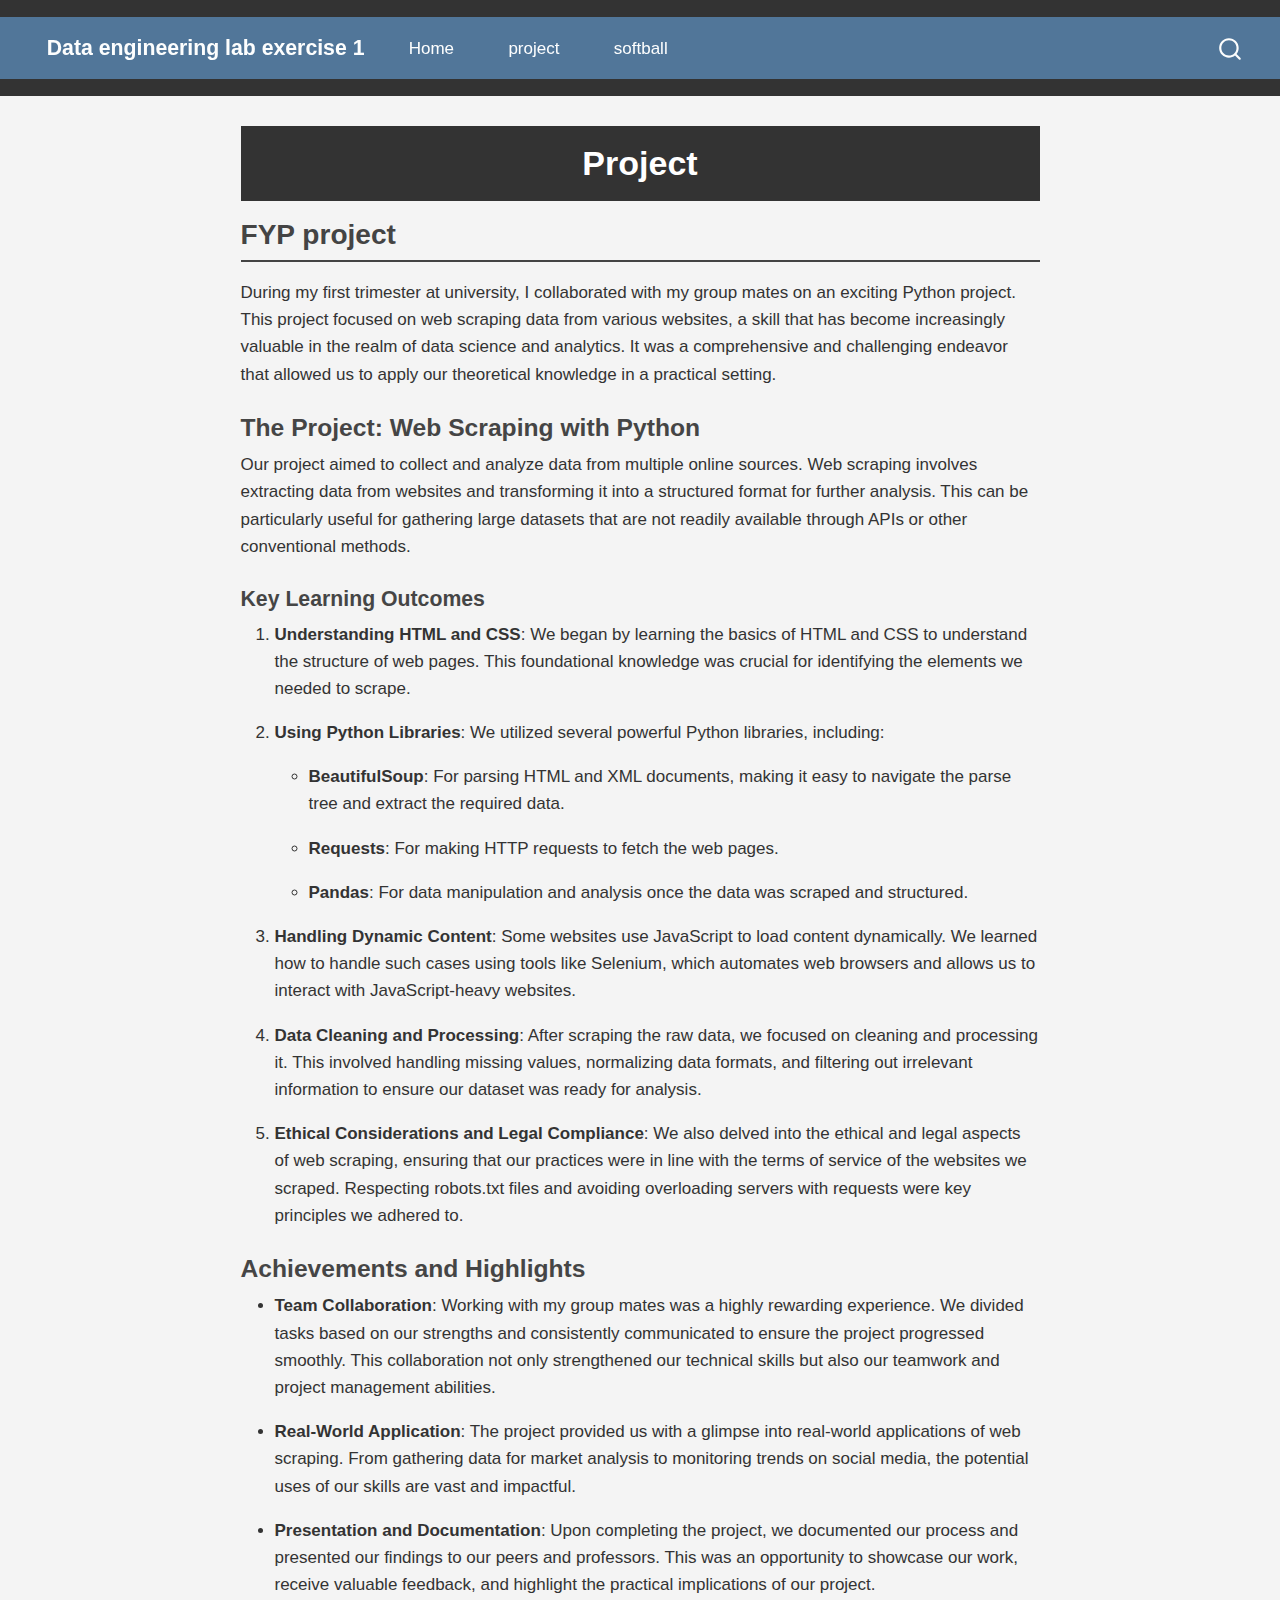
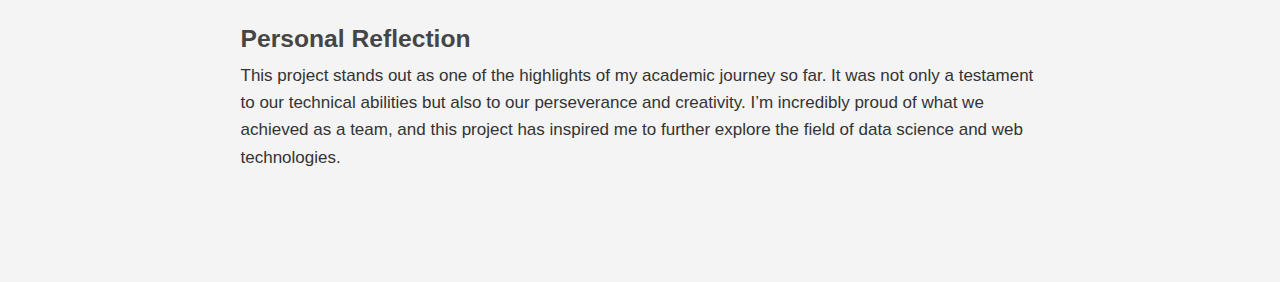
==== commit d5e98c93: "Built site for gh-pages" ====
--- a/project.html
+++ b/project.html
@@ -7,7 +7,7 @@
 <meta name="viewport" content="width=device-width, initial-scale=1.0, user-scalable=yes">
 
 
-<title>Data engineering lab exercise 1 - project</title>
+<title>Data engineering lab exercise 1 - Project</title>
 <style>
 code{white-space: pre-wrap;}
 span.smallcaps{font-variant: small-caps;}
@@ -4657,6 +4657,7 @@
 }</script>
 
 
+<style type="text/css">body {font-family: Arial, sans-serif;line-height: 1.6;margin: 0;padding: 0;background-color: #f4f4f4;color: #333;}.container {width: 80%;margin: auto;overflow: hidden;}header {background: #333;color: #fff;padding: 1rem 0;text-align: center;}header h1 {margin: 0;}nav {background: #444;color: #fff;padding: 0.5rem;text-align: center;}nav a {color: #fff;margin: 0 1rem;text-decoration: none;font-weight: bold;}nav a:hover {text-decoration: underline;}main {padding: 1rem 0;}h2 {color: #444;border-bottom: 2px solid #444;padding-bottom: 0.5rem;}.home {text-align: center;}.home h1 {font-size: 2.5rem;margin-bottom: 1rem;}.home p {font-size: 1.2rem;}.project {margin-bottom: 2rem;}.project p {margin: 1rem 0;}.project ul {list-style: disc;margin: 1rem 0 1rem 2rem;}.project li</style>
 </head>
 
 <body class="nav-fixed fullcontent">
@@ -4705,7 +4706,7 @@
 
 <header id="title-block-header" class="quarto-title-block default">
 <div class="quarto-title">
-<h1 class="title">project</h1>
+<h1 class="title">Project</h1>
 </div>
 
 
@@ -4724,7 +4725,6 @@
 
 <section id="fyp-project" class="level2">
 <h2 class="anchored" data-anchor-id="fyp-project">FYP project</h2>
-<p><a href="./index.html">Home</a> | <a href="./project.html">Project</a> | <a href="./softball.html">softball</a></p>
 <p>During my first trimester at university, I collaborated with my group mates on an exciting Python project. This project focused on web scraping data from various websites, a skill that has become increasingly valuable in the realm of data science and analytics. It was a comprehensive and challenging endeavor that allowed us to apply our theoretical knowledge in a practical setting.</p>
 <section id="the-project-web-scraping-with-python" class="level3">
 <h3 class="anchored" data-anchor-id="the-project-web-scraping-with-python"><strong>The Project: Web Scraping with Python</strong></h3>
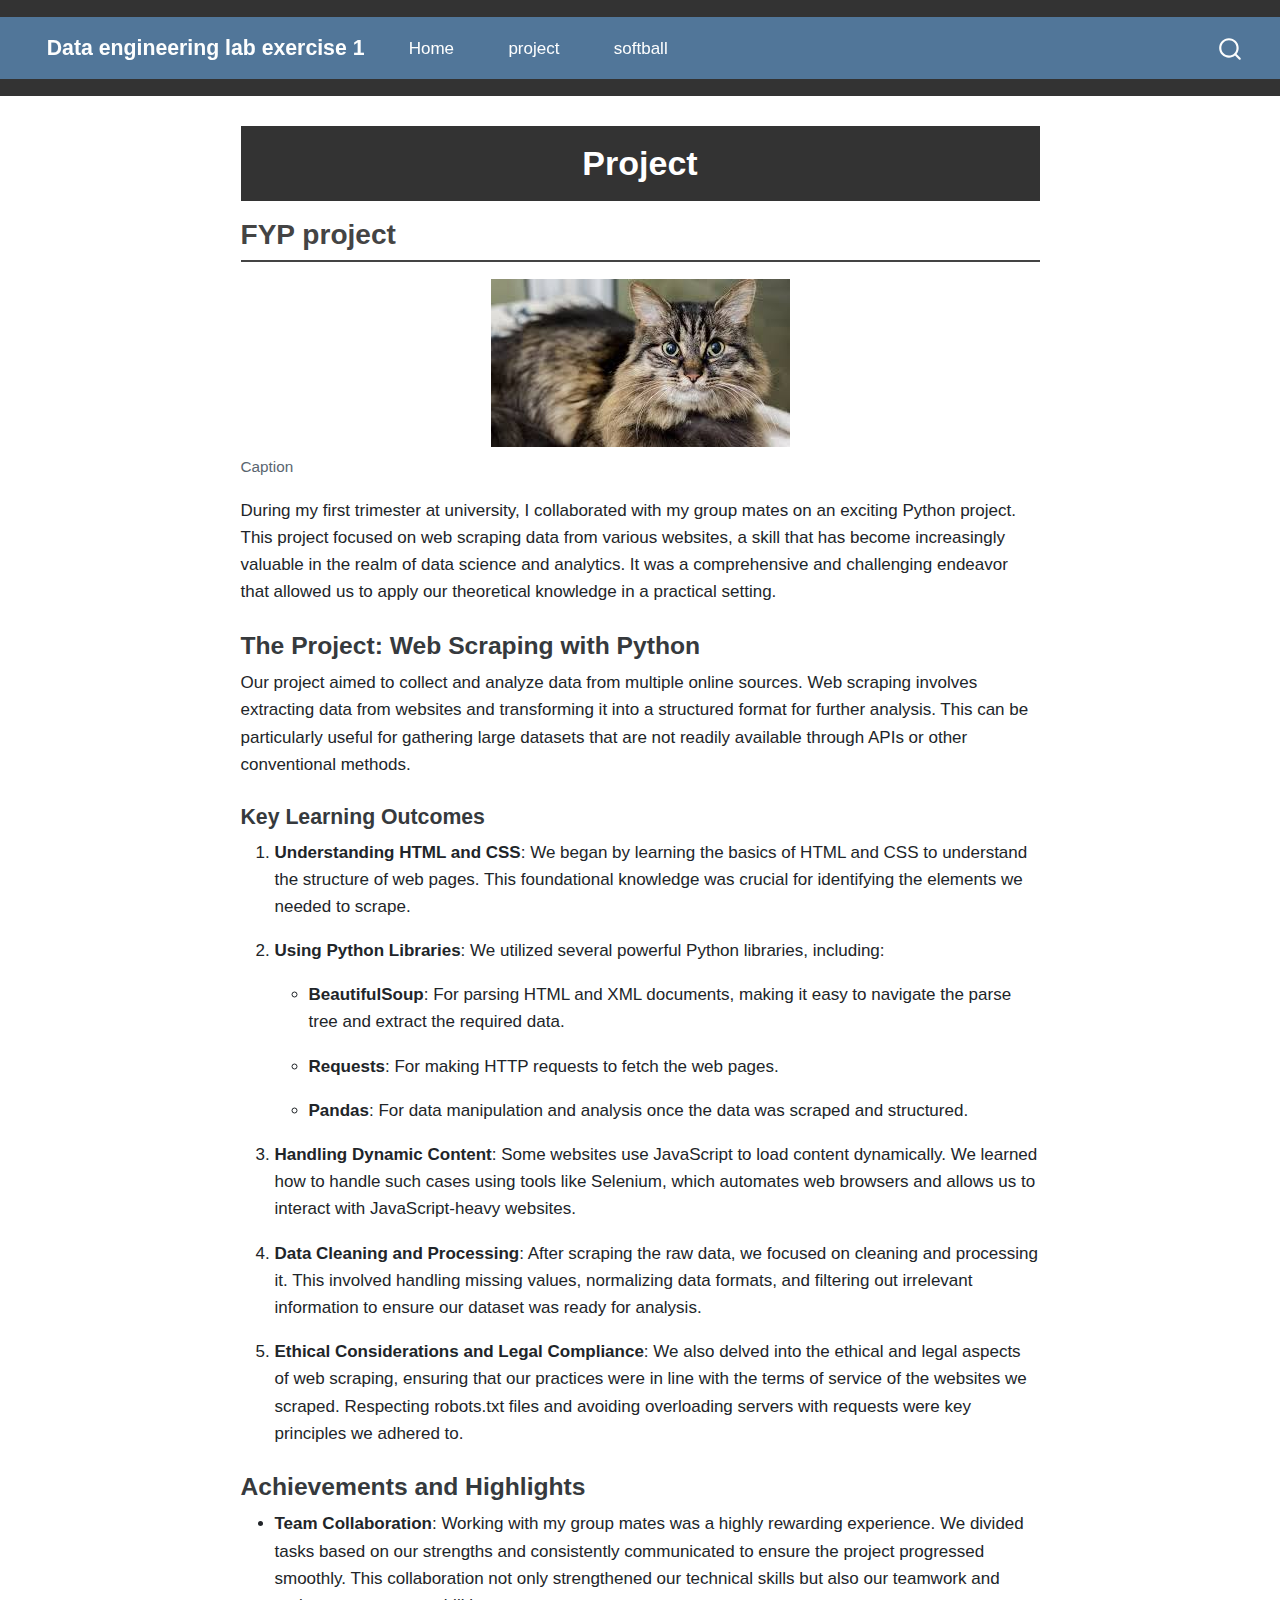
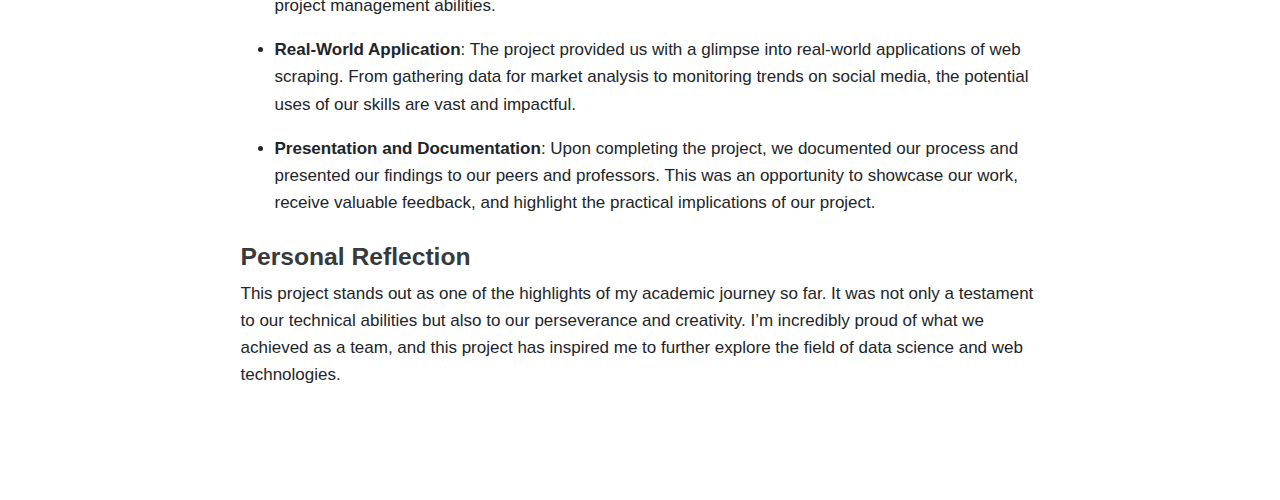
==== commit 1619fd06: "Built site for gh-pages" ====
--- a/project.html
+++ b/project.html
@@ -4657,7 +4657,7 @@
 }</script>
 
 
-<style type="text/css">body {font-family: Arial, sans-serif;line-height: 1.6;margin: 0;padding: 0;background-color: #f4f4f4;color: #333;}.container {width: 80%;margin: auto;overflow: hidden;}header {background: #333;color: #fff;padding: 1rem 0;text-align: center;}header h1 {margin: 0;}nav {background: #444;color: #fff;padding: 0.5rem;text-align: center;}nav a {color: #fff;margin: 0 1rem;text-decoration: none;font-weight: bold;}nav a:hover {text-decoration: underline;}main {padding: 1rem 0;}h2 {color: #444;border-bottom: 2px solid #444;padding-bottom: 0.5rem;}.home {text-align: center;}.home h1 {font-size: 2.5rem;margin-bottom: 1rem;}.home p {font-size: 1.2rem;}.project {margin-bottom: 2rem;}.project p {margin: 1rem 0;}.project ul {list-style: disc;margin: 1rem 0 1rem 2rem;}.project li</style>
+<style type="text/css">body {font-family: Arial, sans-serif;line-height: 1.6;margin: 0;padding: 0;}.container {width: 80%;margin: auto;overflow: hidden;}header {background: #333;color: #fff;padding: 1rem 0;text-align: center;}header h1 {margin: 0;}nav {padding: 0.5rem;text-align: center;}nav a {color: #fff;margin: 0 1rem;text-decoration: none;font-weight: bold;}nav a:hover {text-decoration: underline;}main {padding: 1rem 0;}h2 {color: #444;border-bottom: 2px solid #444;padding-bottom: 0.5rem;}.home {text-align: center;}.home h1 {font-size: 2.5rem;margin-bottom: 1rem;}.home p {font-size: 1.2rem;}.project {margin-bottom: 2rem;}.project p {margin: 1rem 0;}.project ul {list-style: disc;margin: 1rem 0 1rem 2rem;}.project li</style>
 </head>
 
 <body class="nav-fixed fullcontent">
@@ -4725,6 +4725,12 @@
 
 <section id="fyp-project" class="level2">
 <h2 class="anchored" data-anchor-id="fyp-project">FYP project</h2>
+<div class="quarto-figure quarto-figure-center">
+<figure class="figure">
+<p><img src="[data-uri]" title="An elephant" class="img-fluid figure-img"></p>
+<figcaption>Caption</figcaption>
+</figure>
+</div>
 <p>During my first trimester at university, I collaborated with my group mates on an exciting Python project. This project focused on web scraping data from various websites, a skill that has become increasingly valuable in the realm of data science and analytics. It was a comprehensive and challenging endeavor that allowed us to apply our theoretical knowledge in a practical setting.</p>
 <section id="the-project-web-scraping-with-python" class="level3">
 <h3 class="anchored" data-anchor-id="the-project-web-scraping-with-python"><strong>The Project: Web Scraping with Python</strong></h3>
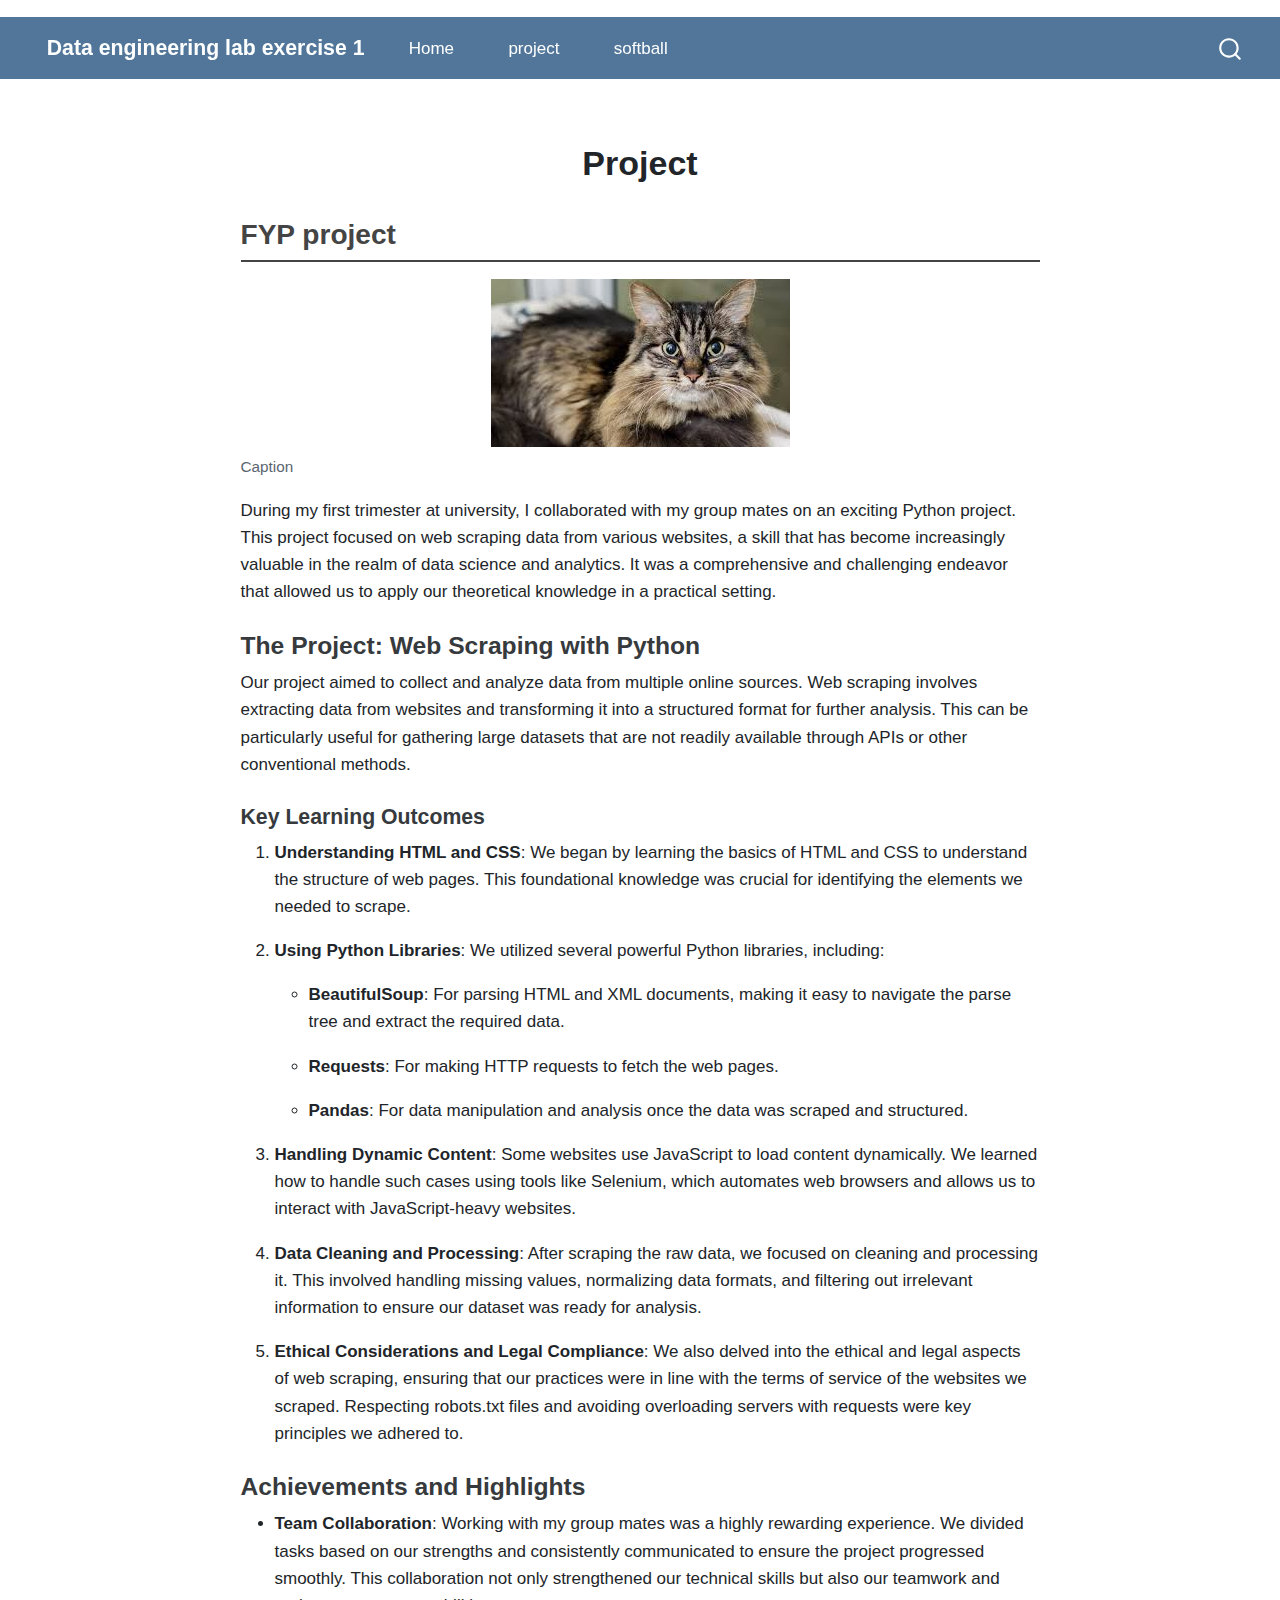
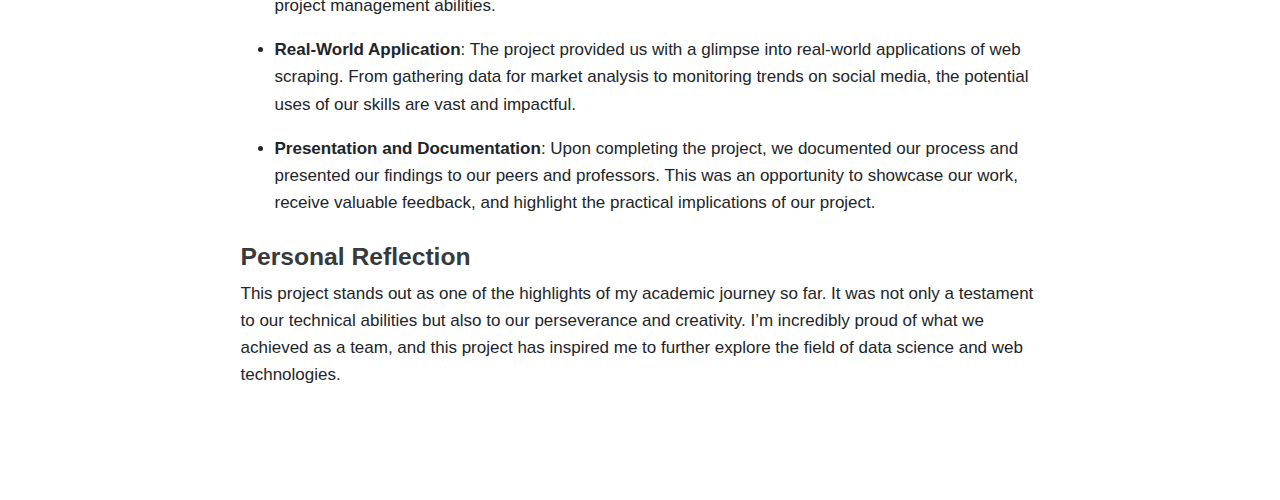
==== commit 8d276979: "Built site for gh-pages" ====
--- a/project.html
+++ b/project.html
@@ -4657,7 +4657,7 @@
 }</script>
 
 
-<style type="text/css">body {font-family: Arial, sans-serif;line-height: 1.6;margin: 0;padding: 0;}.container {width: 80%;margin: auto;overflow: hidden;}header {background: #333;color: #fff;padding: 1rem 0;text-align: center;}header h1 {margin: 0;}nav {padding: 0.5rem;text-align: center;}nav a {color: #fff;margin: 0 1rem;text-decoration: none;font-weight: bold;}nav a:hover {text-decoration: underline;}main {padding: 1rem 0;}h2 {color: #444;border-bottom: 2px solid #444;padding-bottom: 0.5rem;}.home {text-align: center;}.home h1 {font-size: 2.5rem;margin-bottom: 1rem;}.home p {font-size: 1.2rem;}.project {margin-bottom: 2rem;}.project p {margin: 1rem 0;}.project ul {list-style: disc;margin: 1rem 0 1rem 2rem;}.project li</style>
+<style type="text/css">body {font-family: Arial, sans-serif;line-height: 1.6;margin: 0;padding: 0;}.container {width: 80%;margin: auto;overflow: hidden;}header {padding: 1rem 0;text-align: center;}header h1 {margin: 0;}nav {padding: 0.5rem;text-align: center;}nav a {color: #fff;margin: 0 1rem;text-decoration: none;font-weight: bold;}nav a:hover {text-decoration: underline;}main {padding: 1rem 0;}h2 {color: #444;border-bottom: 2px solid #444;padding-bottom: 0.5rem;}.home {text-align: center;}.home h1 {font-size: 2.5rem;margin-bottom: 1rem;}.home p {font-size: 1.2rem;}.project {margin-bottom: 2rem;}.project p {margin: 1rem 0;}.project ul {list-style: disc;margin: 1rem 0 1rem 2rem;}.project li</style>
 </head>
 
 <body class="nav-fixed fullcontent">
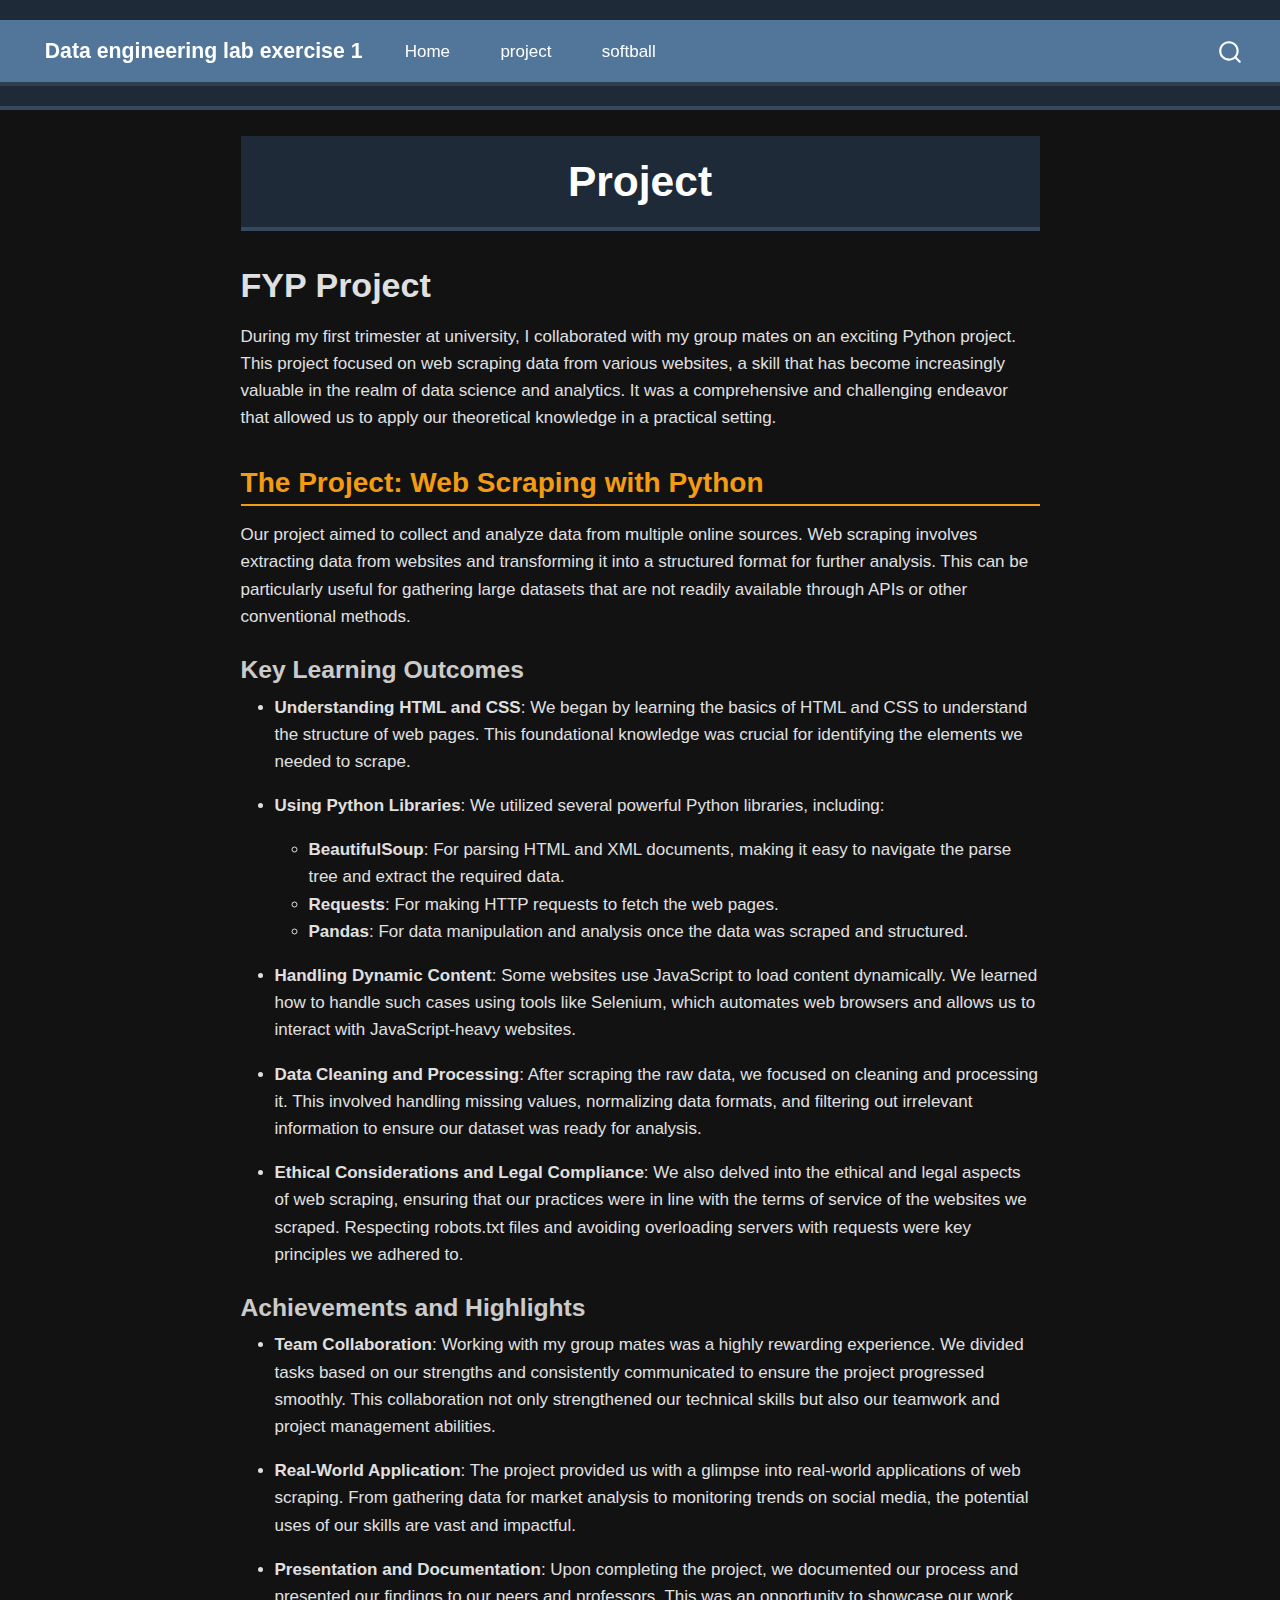
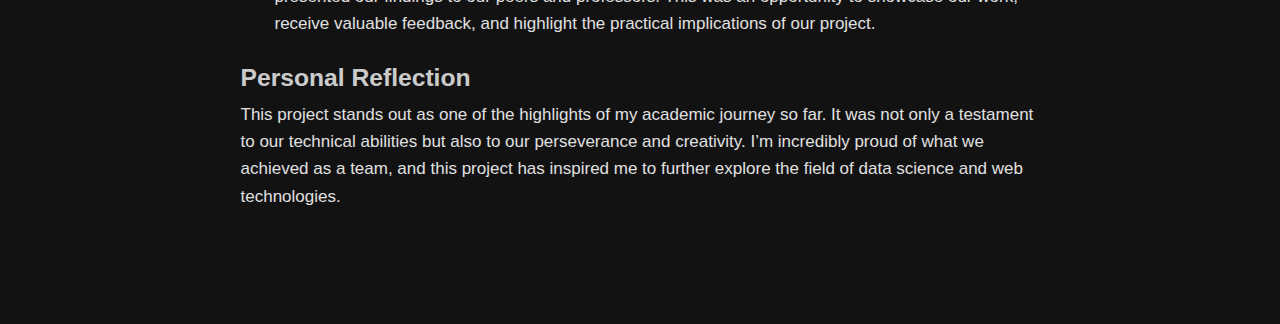
==== commit 78a64dd7: "Built site for gh-pages" ====
--- a/project.html
+++ b/project.html
@@ -4657,7 +4657,7 @@
 }</script>
 
 
-<style type="text/css">body {font-family: Arial, sans-serif;line-height: 1.6;margin: 0;padding: 0;}.container {width: 80%;margin: auto;overflow: hidden;}header {padding: 1rem 0;text-align: center;}header h1 {margin: 0;}nav {padding: 0.5rem;text-align: center;}nav a {color: #fff;margin: 0 1rem;text-decoration: none;font-weight: bold;}nav a:hover {text-decoration: underline;}main {padding: 1rem 0;}h2 {color: #444;border-bottom: 2px solid #444;padding-bottom: 0.5rem;}.home {text-align: center;}.home h1 {font-size: 2.5rem;margin-bottom: 1rem;}.home p {font-size: 1.2rem;}.project {margin-bottom: 2rem;}.project p {margin: 1rem 0;}.project ul {list-style: disc;margin: 1rem 0 1rem 2rem;}.project li</style>
+<style type="text/css">body {font-family: 'Segoe UI', Tahoma, Geneva, Verdana, sans-serif;line-height: 1.6;margin: 0;padding: 0;background-color: #121212;color: #e0e0e0;}.container {width: 85%;max-width: 1200px;margin: 20px auto;padding: 20px;background: #1e1e1e;box-shadow: 0 0 10px rgba(0, 0, 0, 0.5);border-radius: 8px;}header {background: #1e2a38;color: #fff;padding: 20px 0;text-align: center;border-bottom: 4px solid #34495e;}header h1 {margin: 0;font-size: 2.5rem;}nav {background: #34495e;color: #fff;padding: 10px 0;text-align: center;border-bottom: 4px solid #2c3e50;}nav a {color: #fff;margin: 0 15px;text-decoration: none;font-weight: bold;transition: color 0.3s ease;}nav a:hover {color: #f39c12;}main {padding: 20px 0;}h2 {color: #f39c12;border-bottom: 2px solid #f39c12;padding-bottom: 5px;margin-bottom: 15px;}.home {text-align: center;}.home h1 {font-size: 2.5rem;margin-bottom: 1rem;}.home p {font-size: 1.2rem;}.project {margin-bottom: 2rem;}.project p {margin: 1rem 0;}.project ul {list-style: disc;margin: 1rem 0 1rem 2rem;}.project li {margin-bottom: 0.5rem;}.softball {margin-bottom: 2rem;}.softball p {margin: 1rem 0;}.softball ul {list-style: disc;margin: 1rem 0 1rem 2rem;}.softball li {margin-bottom: 0.5rem;}.softball img {max-width: 100%;height: auto;display: block;margin: 20px auto;border-radius: 8px;box-shadow: 0 0 10px rgba(0, 0, 0, 0.5);}footer {background: #1e2a38;color: #fff;text-align: center;padding: 10px 0;margin-top: 20px;border-top: 4px solid #34495e;}</style>
 </head>
 
 <body class="nav-fixed fullcontent">
@@ -4723,36 +4723,29 @@
 </header>
 
 
-<section id="fyp-project" class="level2">
-<h2 class="anchored" data-anchor-id="fyp-project">FYP project</h2>
-<div class="quarto-figure quarto-figure-center">
-<figure class="figure">
-<p><img src="[data-uri]" title="An elephant" class="img-fluid figure-img"></p>
-<figcaption>Caption</figcaption>
-</figure>
-</div>
+<section id="fyp-project" class="level1">
+<h1>FYP Project</h1>
 <p>During my first trimester at university, I collaborated with my group mates on an exciting Python project. This project focused on web scraping data from various websites, a skill that has become increasingly valuable in the realm of data science and analytics. It was a comprehensive and challenging endeavor that allowed us to apply our theoretical knowledge in a practical setting.</p>
-<section id="the-project-web-scraping-with-python" class="level3">
-<h3 class="anchored" data-anchor-id="the-project-web-scraping-with-python"><strong>The Project: Web Scraping with Python</strong></h3>
+<section id="the-project-web-scraping-with-python" class="level2">
+<h2 class="anchored" data-anchor-id="the-project-web-scraping-with-python">The Project: Web Scraping with Python</h2>
 <p>Our project aimed to collect and analyze data from multiple online sources. Web scraping involves extracting data from websites and transforming it into a structured format for further analysis. This can be particularly useful for gathering large datasets that are not readily available through APIs or other conventional methods.</p>
-<section id="key-learning-outcomes" class="level4">
-<h4 class="anchored" data-anchor-id="key-learning-outcomes"><strong>Key Learning Outcomes</strong></h4>
-<ol type="1">
+<section id="key-learning-outcomes" class="level3">
+<h3 class="anchored" data-anchor-id="key-learning-outcomes">Key Learning Outcomes</h3>
+<ul>
 <li><p><strong>Understanding HTML and CSS</strong>: We began by learning the basics of HTML and CSS to understand the structure of web pages. This foundational knowledge was crucial for identifying the elements we needed to scrape.</p></li>
 <li><p><strong>Using Python Libraries</strong>: We utilized several powerful Python libraries, including:</p>
 <ul>
-<li><p><strong>BeautifulSoup</strong>: For parsing HTML and XML documents, making it easy to navigate the parse tree and extract the required data.</p></li>
-<li><p><strong>Requests</strong>: For making HTTP requests to fetch the web pages.</p></li>
-<li><p><strong>Pandas</strong>: For data manipulation and analysis once the data was scraped and structured.</p></li>
+<li><strong>BeautifulSoup</strong>: For parsing HTML and XML documents, making it easy to navigate the parse tree and extract the required data.</li>
+<li><strong>Requests</strong>: For making HTTP requests to fetch the web pages.</li>
+<li><strong>Pandas</strong>: For data manipulation and analysis once the data was scraped and structured.</li>
 </ul></li>
 <li><p><strong>Handling Dynamic Content</strong>: Some websites use JavaScript to load content dynamically. We learned how to handle such cases using tools like Selenium, which automates web browsers and allows us to interact with JavaScript-heavy websites.</p></li>
 <li><p><strong>Data Cleaning and Processing</strong>: After scraping the raw data, we focused on cleaning and processing it. This involved handling missing values, normalizing data formats, and filtering out irrelevant information to ensure our dataset was ready for analysis.</p></li>
 <li><p><strong>Ethical Considerations and Legal Compliance</strong>: We also delved into the ethical and legal aspects of web scraping, ensuring that our practices were in line with the terms of service of the websites we scraped. Respecting robots.txt files and avoiding overloading servers with requests were key principles we adhered to.</p></li>
-</ol>
-</section>
+</ul>
 </section>
 <section id="achievements-and-highlights" class="level3">
-<h3 class="anchored" data-anchor-id="achievements-and-highlights"><strong>Achievements and Highlights</strong></h3>
+<h3 class="anchored" data-anchor-id="achievements-and-highlights">Achievements and Highlights</h3>
 <ul>
 <li><p><strong>Team Collaboration</strong>: Working with my group mates was a highly rewarding experience. We divided tasks based on our strengths and consistently communicated to ensure the project progressed smoothly. This collaboration not only strengthened our technical skills but also our teamwork and project management abilities.</p></li>
 <li><p><strong>Real-World Application</strong>: The project provided us with a glimpse into real-world applications of web scraping. From gathering data for market analysis to monitoring trends on social media, the potential uses of our skills are vast and impactful.</p></li>
@@ -4760,10 +4753,11 @@
 </ul>
 </section>
 <section id="personal-reflection" class="level3">
-<h3 class="anchored" data-anchor-id="personal-reflection"><strong>Personal Reflection</strong></h3>
+<h3 class="anchored" data-anchor-id="personal-reflection">Personal Reflection</h3>
 <p>This project stands out as one of the highlights of my academic journey so far. It was not only a testament to our technical abilities but also to our perseverance and creativity. I’m incredibly proud of what we achieved as a team, and this project has inspired me to further explore the field of data science and web technologies.</p>
 
 
+</section>
 </section>
 </section>
 
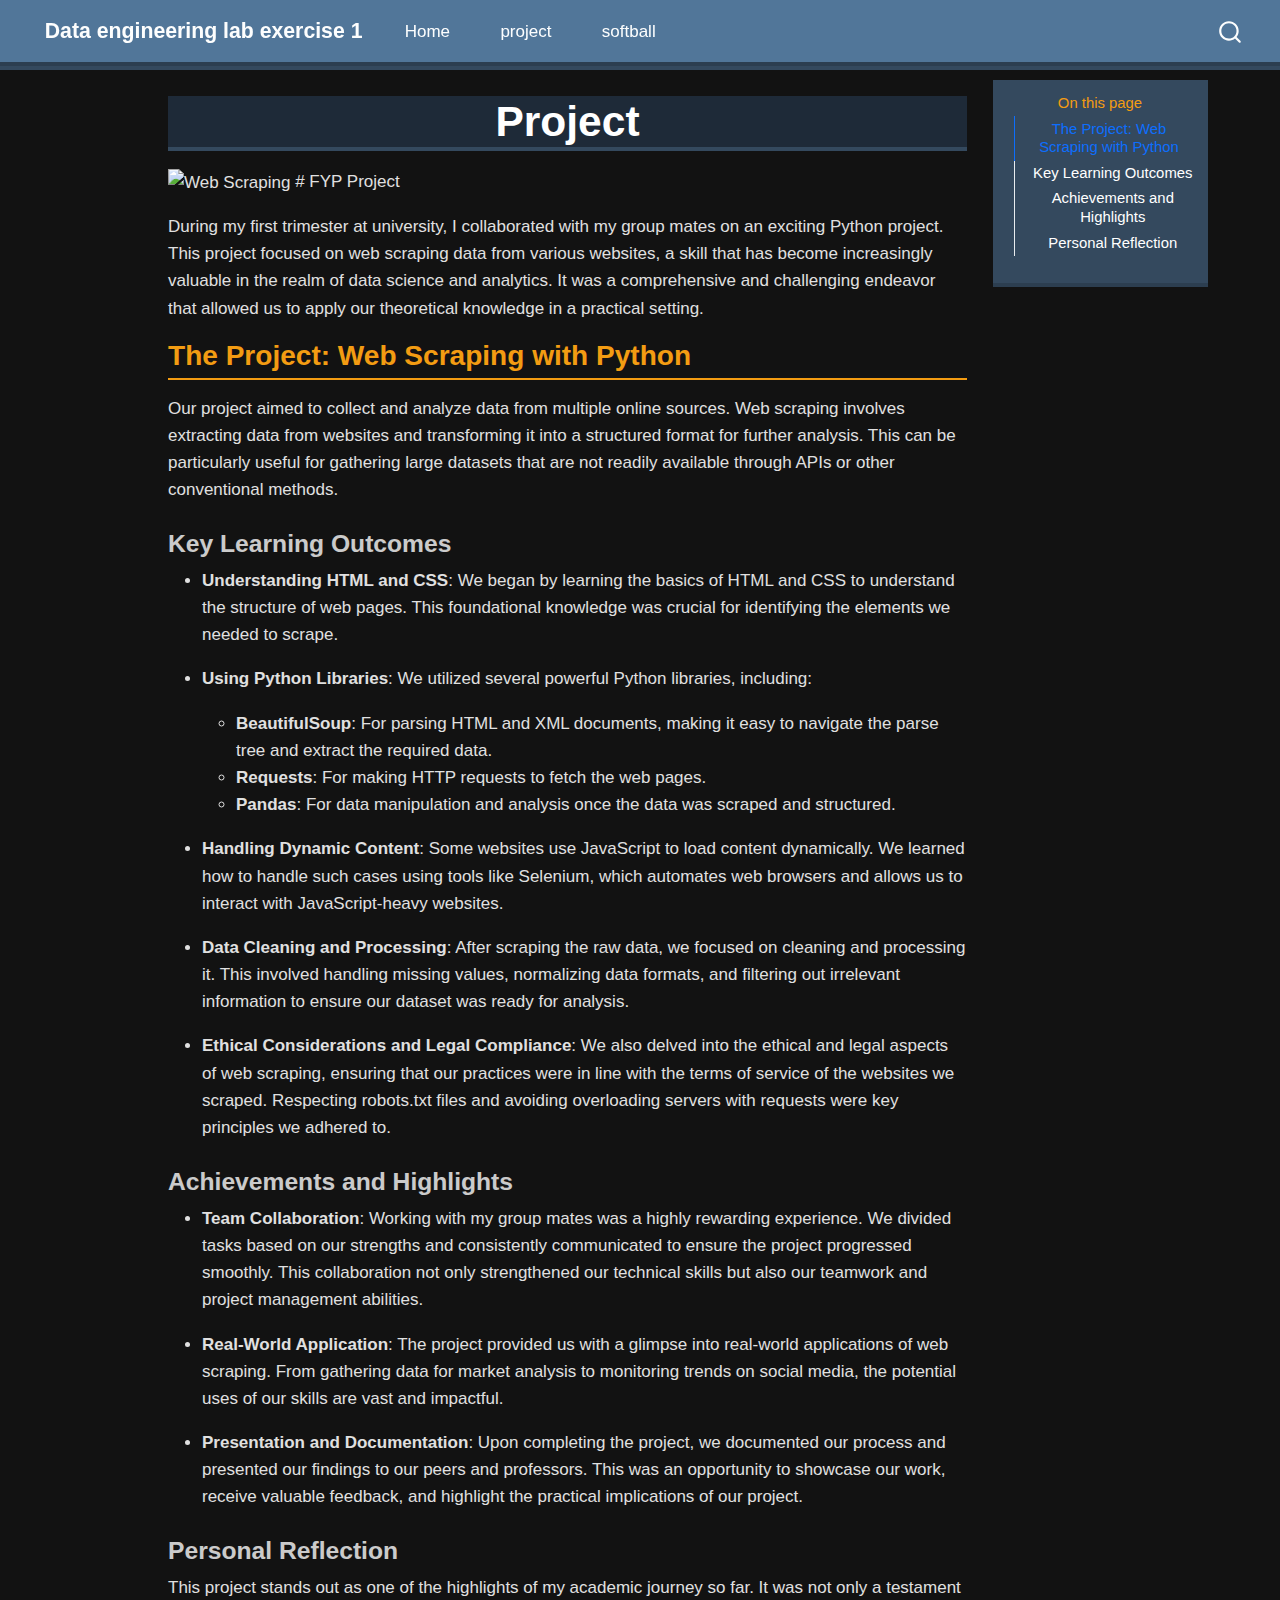
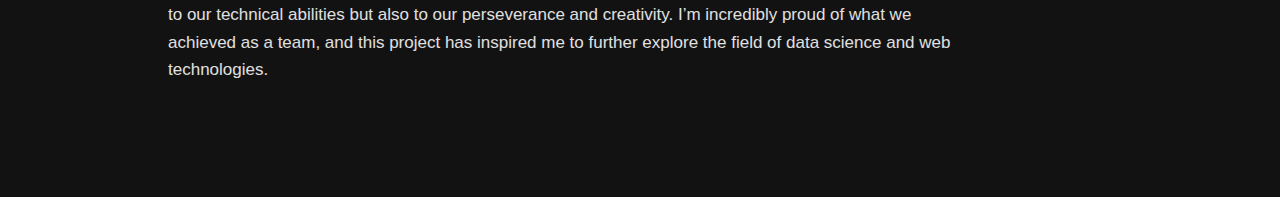
==== commit aa332ba0: "add css" ====
--- a/project.html
+++ b/project.html
@@ -4657,10 +4657,10 @@
 }</script>
 
 
-<style type="text/css">body {font-family: 'Segoe UI', Tahoma, Geneva, Verdana, sans-serif;line-height: 1.6;margin: 0;padding: 0;background-color: #121212;color: #e0e0e0;}.container {width: 85%;max-width: 1200px;margin: 20px auto;padding: 20px;background: #1e1e1e;box-shadow: 0 0 10px rgba(0, 0, 0, 0.5);border-radius: 8px;}header {background: #1e2a38;color: #fff;padding: 20px 0;text-align: center;border-bottom: 4px solid #34495e;}header h1 {margin: 0;font-size: 2.5rem;}nav {background: #34495e;color: #fff;padding: 10px 0;text-align: center;border-bottom: 4px solid #2c3e50;}nav a {color: #fff;margin: 0 15px;text-decoration: none;font-weight: bold;transition: color 0.3s ease;}nav a:hover {color: #f39c12;}main {padding: 20px 0;}h2 {color: #f39c12;border-bottom: 2px solid #f39c12;padding-bottom: 5px;margin-bottom: 15px;}.home {text-align: center;}.home h1 {font-size: 2.5rem;margin-bottom: 1rem;}.home p {font-size: 1.2rem;}.project {margin-bottom: 2rem;}.project p {margin: 1rem 0;}.project ul {list-style: disc;margin: 1rem 0 1rem 2rem;}.project li {margin-bottom: 0.5rem;}.softball {margin-bottom: 2rem;}.softball p {margin: 1rem 0;}.softball ul {list-style: disc;margin: 1rem 0 1rem 2rem;}.softball li {margin-bottom: 0.5rem;}.softball img {max-width: 100%;height: auto;display: block;margin: 20px auto;border-radius: 8px;box-shadow: 0 0 10px rgba(0, 0, 0, 0.5);}footer {background: #1e2a38;color: #fff;text-align: center;padding: 10px 0;margin-top: 20px;border-top: 4px solid #34495e;}</style>
+<style type="text/css">body {font-family: 'Segoe UI', Tahoma, Geneva, Verdana, sans-serif;line-height: 1.6;margin: 0;padding: 0;background-color: #121212;color: #e0e0e0;}.container {width: 85%;max-width: 1200px;margin: 20px auto;padding: 20px;background: #1e1e1e;box-shadow: 0 0 10px rgba(0, 0, 0, 0.5);border-radius: 8px;}header {background: #1e2a38;color: #fff;text-align: center;border-bottom: 4px solid #34495e;}header h1 {margin: 0;font-size: 2.5rem;}nav {background: #34495e;color: #fff;padding: 10px 0;text-align: center;border-bottom: 4px solid #2c3e50;}nav a {color: #fff;margin: 0 15px;text-decoration: none;font-weight: bold;transition: color 0.3s ease;}nav a:hover {color: #f39c12;}main {padding: 20px 0;}h2 {color: #f39c12;border-bottom: 2px solid #f39c12;padding-bottom: 5px;margin-bottom: 15px;}.home {text-align: center;}.home h1 {font-size: 2.5rem;margin-bottom: 1rem;}.home p {font-size: 1.2rem;}.project {margin-bottom: 2rem;}.project p {margin: 1rem 0;}.project ul {list-style: disc;margin: 1rem 0 1rem 2rem;}.project li {margin-bottom: 0.5rem;}.softball {margin-bottom: 2rem;}.softball p {margin: 1rem 0;}.softball ul {list-style: disc;margin: 1rem 0 1rem 2rem;}.softball li {margin-bottom: 0.5rem;}.softball img {max-width: 100%;height: auto;display: block;margin: 20px auto;border-radius: 8px;box-shadow: 0 0 10px rgba(0, 0, 0, 0.5);}footer {background: #1e2a38;color: #fff;text-align: center;padding: 10px 0;margin-top: 20px;border-top: 4px solid #34495e;}</style>
 </head>
 
-<body class="nav-fixed fullcontent">
+<body class="nav-fixed">
 
 <div id="quarto-search-results"></div>
   <header id="quarto-header" class="headroom fixed-top">
@@ -4700,7 +4700,20 @@
 <div id="quarto-content" class="quarto-container page-columns page-rows-contents page-layout-article page-navbar">
 <!-- sidebar -->
 <!-- margin-sidebar -->
-    
+    <div id="quarto-margin-sidebar" class="sidebar margin-sidebar">
+        <nav id="TOC" role="doc-toc" class="toc-active">
+    <h2 id="toc-title">On this page</h2>
+   
+  <ul>
+  <li><a href="#the-project-web-scraping-with-python" id="toc-the-project-web-scraping-with-python" class="nav-link active" data-scroll-target="#the-project-web-scraping-with-python">The Project: Web Scraping with Python</a>
+  <ul class="collapse">
+  <li><a href="#key-learning-outcomes" id="toc-key-learning-outcomes" class="nav-link" data-scroll-target="#key-learning-outcomes">Key Learning Outcomes</a></li>
+  <li><a href="#achievements-and-highlights" id="toc-achievements-and-highlights" class="nav-link" data-scroll-target="#achievements-and-highlights">Achievements and Highlights</a></li>
+  <li><a href="#personal-reflection" id="toc-personal-reflection" class="nav-link" data-scroll-target="#personal-reflection">Personal Reflection</a></li>
+  </ul></li>
+  </ul>
+</nav>
+    </div>
 <!-- main -->
 <main class="content" id="quarto-document-content">
 
@@ -4723,8 +4736,7 @@
 </header>
 
 
-<section id="fyp-project" class="level1">
-<h1>FYP Project</h1>
+<p><img src="data:text/html; charset=ISO-8859-1;charset=utf-8,%3C%21doctype%20html%3E%3Chtml%20lang%3D%22en%2DSG%22%3E%3Chead%3E%20%3Cscript%20nonce%3D%22BggvGB0jpXM1ATg%2D7tEbqA%22%3E%28function%28%29%7Bvar%20%5Fg%3D%7BkEI%3A%27mBVDZuvmL4GSseMPqbqomAg%27%2CkEXPI%3A%270%2C4208485%2C29334%2C50191%2C30848%2C6398%2C117182%2C144789%2C82371%2C111326%2C79002%2C30437%2C50164%2C9707%2C3785%2C28773%2C5223234%2C4109%2C8831522%2C71%2C151%2C31%2C23938508%2C2861629%2C26422492%2C12784%2C20958%2C66745%2C7571%2C13366%2C7689%2C5759%2C43574%2C27376%2C3005%2C5590%2C14298%2C5206%2C12637%2C6627%2C790%2C3474%2C3108%2C6635%2C3089%2C3441%2C2596%2C1780%2C1279%2C1730%2C3235%2C390%2C1698%2C5552%2C133%2C12%2C9%2C9%2C6%2C9%2C12%2C6%2C9%2C12%2C8%2C9%2C12%2C6%2C9%2C9%2C12%2C6%2C9%2C9%2C12%2C6%2C12%2C6%2C9%2C12%2C9%2C6%2C9%2C9%2C9%2C9%2C12%2C6%2C12%2C9%2C6%2C12%2C9%2C9%2C9%2C9%2C9%2C9%2C9%2C6%2C9%2C12%2C9%2C9%2C9%2C9%2C6%2C9%2C9%2C12%2C9%2C6%2C9%2C12%2C6%2C12%2C9%2C9%2C9%2C6%2C9%2C9%2C9%2C9%2C9%2C12%2C9%2C9%2C6%2C9%2C12%2C9%2C9%2C9%2C9%2C6%2C12%2C9%2C6%2C9%2C12%2C9%2C6%2C9%2C9%2C9%2C9%2C12%2C9%2C6%2C12%2C6%2C9%2C12%2C9%2C9%2C6%2C9%2C9%2C12%2C6%2C12%2C6%2C12%2C6%2C12%2C9%2C9%2C6%2C12%2C9%2C9%2C9%2C6%2C12%2C6%2C12%2C6%2C12%2C6%2C12%2C9%2C6%2C9%2C9%2C9%2C12%2C6%2C9%2C12%2C9%2C6%2C12%2C6%2C9%2C12%2C6%2C9%2C9%2C12%2C6%2C9%2C9%2C12%2C5706%2C1064%2C1004%2C609%2C1287%2C448%2C1713%2C1447%2C408%2C2861%2C2631%2C1428%2C466%2C113%2C2350%2C1466%2C1875%2C194%2C311%2C64%2C890%2C534%2C18%2C129%2C1905%2C136%2C2121%2C300%2C465%2C931%2C883%2C312%2C506%2C262%2C580%2C574%2C915%2C634%2C357%2C497%2C71%2C12%2C877%2C21241595%2C366626%2C9472%2C5705%2C661%27%2CkBL%3A%27cc1c%27%2CkOPI%3A89978449%7D%3B%28function%28%29%7Bvar%20a%3B%28null%3D%3D%28a%3Dwindow%2Egoogle%29%3F0%3Aa%2Estvsc%29%3Fgoogle%2EkEI%3D%5Fg%2EkEI%3Awindow%2Egoogle%3D%5Fg%3B%7D%29%2Ecall%28this%29%3B%7D%29%28%29%3B%28function%28%29%7Bgoogle%2Esn%3D%27imgres%27%3Bgoogle%2EkHL%3D%27en%2DSG%27%3B%7D%29%28%29%3B%28function%28%29%7B%0Avar%20h%3Dthis%7C%7Cself%3Bfunction%20l%28%29%7Breturn%20void%200%21%3D%3Dwindow%2Egoogle%26%26void%200%21%3D%3Dwindow%2Egoogle%2EkOPI%26%260%21%3D%3Dwindow%2Egoogle%2EkOPI%3Fwindow%2Egoogle%2EkOPI%3Anull%7D%3Bvar%20m%2Cn%3D%5B%5D%3Bfunction%20p%28a%29%7Bfor%28var%20b%3Ba%26%26%28%21a%2EgetAttribute%7C%7C%21%28b%3Da%2EgetAttribute%28%22eid%22%29%29%29%3B%29a%3Da%2EparentNode%3Breturn%20b%7C%7Cm%7Dfunction%20q%28a%29%7Bfor%28var%20b%3Dnull%3Ba%26%26%28%21a%2EgetAttribute%7C%7C%21%28b%3Da%2EgetAttribute%28%22leid%22%29%29%29%3B%29a%3Da%2EparentNode%3Breturn%20b%7Dfunction%20r%28a%29%7B%2F%5Ehttp%3A%2Fi%2Etest%28a%29%26%26%22https%3A%22%3D%3D%3Dwindow%2Elocation%2Eprotocol%26%26%28google%2Eml%26%26google%2Eml%28Error%28%22a%22%29%2C%211%2C%7Bsrc%3Aa%2Cglmm%3A1%7D%29%2Ca%3D%22%22%29%3Breturn%20a%7D%0Afunction%20t%28a%2Cb%2Cc%2Cd%2Ck%29%7Bvar%20e%3D%22%22%3B%2D1%3D%3D%3Db%2Esearch%28%22%26ei%3D%22%29%26%26%28e%3D%22%26ei%3D%22%2Bp%28d%29%2C%2D1%3D%3D%3Db%2Esearch%28%22%26lei%3D%22%29%26%26%28d%3Dq%28d%29%29%26%26%28e%2B%3D%22%26lei%3D%22%2Bd%29%29%3Bd%3D%22%22%3Bvar%20g%3D%2D1%3D%3D%3Db%2Esearch%28%22%26cshid%3D%22%29%26%26%22slh%22%21%3D%3Da%2Cf%3D%5B%5D%3Bf%2Epush%28%5B%22zx%22%2CDate%2Enow%28%29%2EtoString%28%29%5D%29%3Bh%2E%5Fcshid%26%26g%26%26f%2Epush%28%5B%22cshid%22%2Ch%2E%5Fcshid%5D%29%3Bc%3Dc%28%29%3Bnull%21%3Dc%26%26f%2Epush%28%5B%22opi%22%2Cc%2EtoString%28%29%5D%29%3Bfor%28c%3D0%3Bc%3Cf%2Elength%3Bc%2B%2B%29%7Bif%280%3D%3D%3Dc%7C%7C0%3Cc%29d%2B%3D%22%26%22%3Bd%2B%3Df%5Bc%5D%5B0%5D%2B%22%3D%22%2Bf%5Bc%5D%5B1%5D%7Dreturn%22%2F%22%2B%28k%7C%7C%22gen%5F204%22%29%2B%22%3Fatyp%3Di%26ct%3D%22%2BString%28a%29%2B%22%26cad%3D%22%2B%28b%2Be%2Bd%29%7D%3Bm%3Dgoogle%2EkEI%3Bgoogle%2EgetEI%3Dp%3Bgoogle%2EgetLEI%3Dq%3Bgoogle%2Eml%3Dfunction%28%29%7Breturn%20null%7D%3Bgoogle%2Elog%3Dfunction%28a%2Cb%2Cc%2Cd%2Ck%2Ce%29%7Be%3Dvoid%200%3D%3D%3De%3Fl%3Ae%3Bc%7C%7C%28c%3Dt%28a%2Cb%2Ce%2Cd%2Ck%29%29%3Bif%28c%3Dr%28c%29%29%7Ba%3Dnew%20Image%3Bvar%20g%3Dn%2Elength%3Bn%5Bg%5D%3Da%3Ba%2Eonerror%3Da%2Eonload%3Da%2Eonabort%3Dfunction%28%29%7Bdelete%20n%5Bg%5D%7D%3Ba%2Esrc%3Dc%7D%7D%3Bgoogle%2ElogUrl%3Dfunction%28a%2Cb%29%7Bb%3Dvoid%200%3D%3D%3Db%3Fl%3Ab%3Breturn%20t%28%22%22%2Ca%2Cb%29%7D%3B%7D%29%2Ecall%28this%29%3B%28function%28%29%7Bgoogle%2Ey%3D%7B%7D%3Bgoogle%2Esy%3D%5B%5D%3Bgoogle%2Ex%3Dfunction%28a%2Cb%29%7Bif%28a%29var%20c%3Da%2Eid%3Belse%7Bdo%20c%3DMath%2Erandom%28%29%3Bwhile%28google%2Ey%5Bc%5D%29%7Dgoogle%2Ey%5Bc%5D%3D%5Ba%2Cb%5D%3Breturn%211%7D%3Bgoogle%2Esx%3Dfunction%28a%29%7Bgoogle%2Esy%2Epush%28a%29%7D%3Bgoogle%2Elm%3D%5B%5D%3Bgoogle%2Eplm%3Dfunction%28a%29%7Bgoogle%2Elm%2Epush%2Eapply%28google%2Elm%2Ca%29%7D%3Bgoogle%2Elq%3D%5B%5D%3Bgoogle%2Eload%3Dfunction%28a%2Cb%2Cc%29%7Bgoogle%2Elq%2Epush%28%5B%5Ba%5D%2Cb%2Cc%5D%29%7D%3Bgoogle%2EloadAll%3Dfunction%28a%2Cb%29%7Bgoogle%2Elq%2Epush%28%5Ba%2Cb%5D%29%7D%3Bgoogle%2Ebx%3D%211%3Bgoogle%2Elx%3Dfunction%28%29%7B%7D%3Bvar%20d%3D%5B%5D%3Bgoogle%2Efce%3Dfunction%28a%2Cb%2Cc%2Ce%29%7Bd%2Epush%28%5Ba%2Cb%2Cc%2Ce%5D%29%7D%3Bgoogle%2Eqce%3Dd%3B%7D%29%2Ecall%28this%29%3Bgoogle%2Ef%3D%7B%7D%3B%28function%28%29%7B%0Adocument%2EdocumentElement%2EaddEventListener%28%22submit%22%2Cfunction%28b%29%7Bvar%20a%3Bif%28a%3Db%2Etarget%29%7Bvar%20c%3Da%2EgetAttribute%28%22data%2Dsubmitfalse%22%29%3Ba%3D%221%22%3D%3D%3Dc%7C%7C%22q%22%3D%3D%3Dc%26%26%21a%2Eelements%2Eq%2Evalue%3F%210%3A%211%7Delse%20a%3D%211%3Ba%26%26%28b%2EpreventDefault%28%29%2Cb%2EstopPropagation%28%29%29%7D%2C%210%29%3Bdocument%2EdocumentElement%2EaddEventListener%28%22click%22%2Cfunction%28b%29%7Bvar%20a%3Ba%3A%7Bfor%28a%3Db%2Etarget%3Ba%26%26a%21%3D%3Ddocument%2EdocumentElement%3Ba%3Da%2EparentElement%29if%28%22A%22%3D%3D%3Da%2EtagName%29%7Ba%3D%221%22%3D%3D%3Da%2EgetAttribute%28%22data%2Dnohref%22%29%3Bbreak%20a%7Da%3D%211%7Da%26%26b%2EpreventDefault%28%29%7D%2C%210%29%3B%7D%29%2Ecall%28this%29%3B%28function%28%29%7Bvar%20b%3D%5Bfunction%28%29%7Bgoogle%2Etick%26%26google%2Etick%28%22load%22%2C%22dcl%22%29%7D%5D%3Bgoogle%2Edclc%3Dfunction%28a%29%7Bb%2Elength%3Fb%2Epush%28a%29%3Aa%28%29%7D%3Bfunction%20c%28%29%7Bfor%28var%20a%3Db%2Eshift%28%29%3Ba%3B%29a%28%29%2Ca%3Db%2Eshift%28%29%7Dwindow%2EaddEventListener%3F%28document%2EaddEventListener%28%22DOMContentLoaded%22%2Cc%2C%211%29%2Cwindow%2EaddEventListener%28%22load%22%2Cc%2C%211%29%29%3Awindow%2EattachEvent%26%26window%2EattachEvent%28%22onload%22%2Cc%29%3B%7D%29%2Ecall%28this%29%3B%28function%28%29%7Bvar%20g%3Dfunction%28b%29%7Bvar%20a%3D0%3Breturn%20function%28%29%7Breturn%20a%3Cb%2Elength%3F%7Bdone%3A%211%2Cvalue%3Ab%5Ba%2B%2B%5D%7D%3A%7Bdone%3A%210%7D%7D%7D%2Ck%3Dfunction%28b%29%7Bif%28%21%28b%20instanceof%20Array%29%29%7Bvar%20a%3D%22undefined%22%21%3Dtypeof%20Symbol%26%26Symbol%2Eiterator%26%26b%5BSymbol%2Eiterator%5D%3Bif%28a%29b%3Da%2Ecall%28b%29%3Belse%20if%28%22number%22%3D%3Dtypeof%20b%2Elength%29b%3D%7Bnext%3Ag%28b%29%7D%3Belse%20throw%20Error%28%22a%60%22%2BString%28b%29%29%3Bfor%28var%20c%3D%5B%5D%3B%21%28a%3Db%2Enext%28%29%29%2Edone%3B%29c%2Epush%28a%2Evalue%29%3Bb%3Dc%7Dreturn%20b%7D%3B%0Afunction%20l%28b%2Ca%29%7Bif%28null%3D%3D%3Da%29return%211%3Bif%28%22contains%22in%20b%26%261%3D%3D%3Da%2EnodeType%29return%20b%2Econtains%28a%29%3Bif%28%22compareDocumentPosition%22in%20b%29return%20b%3D%3D%3Da%7C%7C%21%21%28b%2EcompareDocumentPosition%28a%29%2616%29%3Bfor%28%3Ba%26%26b%21%3D%3Da%3B%29a%3Da%2EparentNode%3Breturn%20a%3D%3D%3Db%7D%3Bvar%20p%3D%22undefined%22%21%3D%3Dtypeof%20navigator%26%26%2FMacintosh%2F%2Etest%28navigator%2EuserAgent%29%3Bvar%20q%3D%7B%7D%3Bvar%20r%3D%7B%7D%2Ct%3D%2F%5Cs%2A%3B%5Cs%2A%2F%2Cw%3Dfunction%28%29%7Bvar%20b%3D%7BA%3A%211%2CB%3A%210%7D%2Ca%3Dvoid%200%3D%3D%3Db%3F%7B%7D%3Ab%3Bb%3Dvoid%200%3D%3D%3Da%2EA%3F%211%3Aa%2EA%3Ba%3Dvoid%200%3D%3D%3Da%2EB%3F%211%3Aa%2EB%3Bthis%2Eg%3D%211%3Bthis%2Ei%3Dthis%2Ej%3Dthis%2El%3Dvoid%200%3Bthis%2EA%3Db%3Bthis%2EB%3Da%7D%3Bw%2Eprototype%2Eresolve%3Dfunction%28b%29%7Bif%28this%2EA%26%26%22%5Fcustom%22%3D%3D%3Db%2EeventType%29%7Bvar%20a%3Db%2Eevent%2Edetail%3Bif%28%21a%7C%7C%21a%2E%5Ftype%29return%3Bb%2EeventType%3Da%2E%5Ftype%7Dif%28a%3D%22click%22%3D%3D%3Db%2EeventType%29a%3Db%2Eevent%2Ca%3Dp%26%26a%2EmetaKey%7C%7C%21p%26%26a%2EctrlKey%7C%7C2%3D%3D%3Da%2Ewhich%7C%7Cnull%3D%3Da%2Ewhich%26%264%3D%3D%3Da%2Ebutton%7C%7Ca%2EshiftKey%3Ba%3Fb%2EeventType%3D%22clickmod%22%3Athis%2Eg%26%26this%2El%28b%29%3Bfor%28a%3Db%2EtargetElement%3Ba%26%26a%21%3D%3Db%2Eeic%3B%29%7Bif%28a%2EnodeType%3D%3D%3DNode%2EELEMENT%5FNODE%29%7Bvar%20c%3Da%2Cd%3Db%3Bvar%20e%3Dc%2E%5F%5Fjsaction%3Bif%28%21e%29%7Bvar%20f%3Dc%2EgetAttribute%28%22jsaction%22%29%3Bif%28f%29%7Be%3Dq%5Bf%5D%3Bif%28%21e%29%7Be%3D%7B%7D%3Bfor%28var%20h%3Df%2Esplit%28t%29%2Cm%3D0%3Bm%3Ch%2Elength%3Bm%2B%2B%29%7Bvar%20n%3D%0Ah%5Bm%5D%3Bif%28n%29%7Bvar%20u%3Dn%2EindexOf%28%22%3A%22%29%2CK%3D%2D1%21%3D%3Du%3Be%5BK%3Fn%2Esubstr%280%2Cu%29%2Etrim%28%29%3A%22click%22%5D%3DK%3Fn%2Esubstr%28u%2B1%29%2Etrim%28%29%3An%7D%7Dq%5Bf%5D%3De%7Dc%2E%5F%5Fjsaction%3De%7Delse%20e%3Dr%2Cc%2E%5F%5Fjsaction%3De%7Df%3De%5Bd%2EeventType%5D%3Bvoid%200%21%3D%3Df%26%26%28d%2Eeia%3D%5Bf%2Cc%5D%29%3Bthis%2Eg%26%26this%2Ei%28c%2Cd%2Ce%29%7Dif%28b%2Eeia%29break%3Ba%2E%5F%5Fowner%3Fa%3Da%2E%5F%5Fowner%3A%28c%3Dvoid%200%2C%22%23document%2Dfragment%22%21%3D%3D%28null%3D%3D%28c%3Da%2EparentNode%29%3Fvoid%200%3Ac%2EnodeName%29%3Fa%3Da%2EparentNode%3A%28d%3Dc%3Dvoid%200%2Ca%3Dnull%21%3D%28d%3Dnull%3D%3D%28c%3Da%2EparentNode%29%3Fvoid%200%3Ac%2Ehost%29%3Fd%3Anull%29%29%7Dif%28a%3Db%2Eeia%29if%28this%2Eg%26%26this%2Ej%28b%29%2Cthis%2EB%26%26%28%22mouseenter%22%3D%3D%3Db%2EeventType%7C%7C%22mouseleave%22%3D%3D%3Db%2EeventType%7C%7C%0A%22pointerenter%22%3D%3D%3Db%2EeventType%7C%7C%22pointerleave%22%3D%3D%3Db%2EeventType%29%29if%28c%3Db%2Eevent%2Cd%3Db%2EeventType%2Ce%3Da%5B1%5D%2Cf%3Dc%2ErelatedTarget%2C%21%28%22mouseover%22%3D%3D%3Dc%2Etype%26%26%22mouseenter%22%3D%3D%3Dd%7C%7C%22mouseout%22%3D%3D%3Dc%2Etype%26%26%22mouseleave%22%3D%3D%3Dd%7C%7C%22pointerover%22%3D%3D%3Dc%2Etype%26%26%22pointerenter%22%3D%3D%3Dd%7C%7C%22pointerout%22%3D%3D%3Dc%2Etype%26%26%22pointerleave%22%3D%3D%3Dd%29%7C%7Cf%26%26%28f%3D%3D%3De%7C%7Cl%28e%2Cf%29%29%29b%2Eeia%3Dvoid%200%3Belse%7Bc%3Db%2Eevent%3Bd%3Da%5B1%5D%3Be%3D%7B%7D%3Bfor%28var%20v%20in%20c%29%22srcElement%22%21%3D%3Dv%26%26%22target%22%21%3D%3Dv%26%26%28f%3Dv%2Ch%3Dc%5Bf%5D%2C%22function%22%21%3D%3Dtypeof%20h%26%26%28e%5Bf%5D%3Dh%29%29%3Be%2Etype%3D%22mouseover%22%3D%3D%3Dc%2Etype%3F%22mouseenter%22%3A%22mouseout%22%3D%3D%3Dc%2Etype%3F%22mouseleave%22%3A%22pointerover%22%3D%3D%3Dc%2Etype%3F%22pointerenter%22%3A%22pointerleave%22%3Be%2Etarget%3De%2EsrcElement%3Dd%3Be%2Ebubbles%3D%211%3Bb%2Eevent%3De%3Bb%2EtargetElement%3Da%5B1%5D%7D%7D%3Bvar%20y%3Dfunction%28%29%7Bvar%20b%3Dx%3Bthis%2EF%3Dnew%20w%3Bthis%2El%3D%7B%7D%3Bthis%2ED%3D%7B%7D%3Bthis%2Ej%3Dnull%3Bthis%2Eg%3D%5B%5D%3Bthis%2EC%3D%211%3Bthis%2Ei%3Db%7D%3By%2Eprototype%2EhandleEvent%3Dfunction%28b%2Ca%2Cc%29%7Bz%28this%2C%7BeventType%3Ab%2Cevent%3Aa%2CtargetElement%3Aa%2Etarget%2Ceic%3Ac%2CtimeStamp%3ADate%2Enow%28%29%2Ceia%3Avoid%200%2Ceirp%3Avoid%200%2Ceiack%3Avoid%200%7D%29%7D%3Bvar%20z%3Dfunction%28b%2Ca%29%7Bif%28b%2Ej%29%7Bb%2EF%2Eresolve%28a%29%3Bvar%20c%3Da%2Eeia%3B%21c%7C%7C%22A%22%21%3D%3Dc%5B1%5D%2EtagName%7C%7C%22click%22%21%3D%3Da%2EeventType%26%26%22clickmod%22%21%3D%3Da%2EeventType%7C%7C%28c%3Da%2Eevent%2Cc%2EpreventDefault%3Fc%2EpreventDefault%28%29%3Ac%2EreturnValue%3D%211%29%3Bb%2Ej%28a%29%7Delse%20a%2Eeirp%3D%210%2Cnull%3D%3D%28c%3Db%2Eg%29%7C%7Cc%2Epush%28a%29%7D%2CA%3Dfunction%28b%2Ca%29%7Bif%28%21%28a%20in%20b%2El%29%26%26b%2Ei%29%7Bvar%20c%3Dfunction%28f%2Ch%2Cm%29%7Bb%2EhandleEvent%28f%2Ch%2Cm%29%7D%3Bb%2El%5Ba%5D%3Dc%3Bvar%20d%3D%22mouseenter%22%3D%3D%3Da%3F%22mouseover%22%3A%22mouseleave%22%3D%3D%3Da%3F%22mouseout%22%3A%22pointerenter%22%3D%3D%3Da%3F%22pointerover%22%3A%22pointerleave%22%3D%3D%3Da%3F%22pointerout%22%3Aa%3Bif%28d%21%3D%3Da%29%7Bvar%20e%3Db%2ED%5Bd%5D%7C%7C%5B%5D%3Be%2Epush%28a%29%3Bb%2ED%5Bd%5D%3D%0Ae%7Db%2Ei%2EaddEventListener%28d%2Cfunction%28f%29%7Breturn%20function%28h%29%7Bc%28a%2Ch%2Cf%29%7D%7D%29%3Bb%2EC%26%26%22click%22%3D%3D%3Da%26%26A%28b%2C%22keydown%22%29%7D%7D%3By%2Eprototype%2Ev%3Dfunction%28b%29%7Breturn%20this%2El%5Bb%5D%7D%3By%2Eprototype%2Es%3Dfunction%28%29%7Bthis%2Ei%2Es%28%29%3Bthis%2Ei%3Dnull%3Bthis%2El%3D%7B%7D%3Bthis%2ED%3D%7B%7D%3Bthis%2Ej%3Dnull%3Bthis%2Eg%3D%5B%5D%7D%3By%2Eprototype%2Eecrd%3Dfunction%28b%29%7Bthis%2Ej%3Db%3Bvar%20a%3Bif%28null%3D%3D%28a%3Dthis%2Eg%29%3F0%3Aa%2Elength%29%7Bfor%28b%3D0%3Bb%3Cthis%2Eg%2Elength%3Bb%2B%2B%29z%28this%2Cthis%2Eg%5Bb%5D%29%3Bthis%2Eg%3Dnull%7D%7D%3By%2Eprototype%2EG%3Dfunction%28b%2Ca%2Cc%29%7Bthis%2EC%3D%210%3Bvar%20d%3Dthis%2EF%3Bd%2Eg%3D%210%3Bd%2El%3Db%3Bd%2Ej%3Da%3Bd%2Ei%3Dc%7D%3Bvar%20B%3D%22undefined%22%21%3D%3Dtypeof%20navigator%26%26%2FiPhone%7CiPad%7CiPod%2F%2Etest%28navigator%2EuserAgent%29%2CD%3Dfunction%28%29%7Bthis%2Eg%3DC%3Bthis%2Ei%3D%5B%5D%7D%3BD%2Eprototype%2EaddEventListener%3Dfunction%28b%2Ca%29%7BB%26%26%28this%2Eg%2Estyle%2Ecursor%3D%22pointer%22%29%3Bvar%20c%3Dthis%2Ei%2Cd%3Dc%2Epush%2Ce%3Dthis%2Eg%3Ba%3Da%28this%2Eg%29%3Bvar%20f%3D%211%3Bif%28%22focus%22%3D%3D%3Db%7C%7C%22blur%22%3D%3D%3Db%7C%7C%22error%22%3D%3D%3Db%7C%7C%22load%22%3D%3D%3Db%7C%7C%22toggle%22%3D%3D%3Db%29f%3D%210%3Be%2EaddEventListener%28b%2Ca%2Cf%29%3Bd%2Ecall%28c%2C%7BeventType%3Ab%2Cv%3Aa%2Ccapture%3Af%7D%29%7D%3BD%2Eprototype%2Es%3Dfunction%28%29%7Bfor%28var%20b%3D0%3Bb%3Cthis%2Ei%2Elength%3Bb%2B%2B%29%7Bvar%20a%3Dthis%2Eg%2Cc%3Dthis%2Ei%5Bb%5D%3Ba%2EremoveEventListener%3Fa%2EremoveEventListener%28c%2EeventType%2Cc%2Ev%2Cc%2Ecapture%29%3Aa%2EdetachEvent%26%26a%2EdetachEvent%28%22on%22%2Bc%2EeventType%2Cc%2Ev%29%7Dthis%2Ei%3D%5B%5D%7D%3Bvar%20E%3Dfunction%28%29%7Bthis%2Eg%3D%5B%5D%3Bthis%2Ei%3D%5B%5D%3Bthis%2Ej%3D%5B%5D%7D%3BE%2Eprototype%2EaddEventListener%3Dfunction%28b%2Ca%29%7Bfor%28var%20c%3Dfunction%28e%29%7Be%2EaddEventListener%28b%2Ca%29%7D%2Cd%3D0%3Bd%3Cthis%2Eg%2Elength%3Bd%2B%2B%29c%28this%2Eg%5Bd%5D%29%3Bthis%2Ej%2Epush%28c%29%7D%3BE%2Eprototype%2Es%3Dfunction%28%29%7Bfor%28var%20b%3D%5B%5D%2Econcat%28k%28this%2Eg%29%2Ck%28this%2Ei%29%29%2Ca%3D0%3Ba%3Cb%2Elength%3Ba%2B%2B%29b%5Ba%5D%2Es%28%29%3Bthis%2Eg%3D%5B%5D%3Bthis%2Ei%3D%5B%5D%3Bthis%2Ej%3D%5B%5D%7D%3Bvar%20G%3Dfunction%28b%29%7Bfor%28var%20a%3DF%2Cc%3D0%3Bc%3Ca%2Ej%2Elength%3Bc%2B%2B%29a%2Ej%5Bc%5D%28b%29%7D%3Bfunction%20H%28b%29%7Bfor%28var%20a%3DI%2Cc%3D0%3Bc%3Ca%2Elength%3B%2B%2Bc%29if%28J%28a%5Bc%5D%2Eg%2Cb%2Eg%29%29return%210%3Breturn%211%7D%0Afunction%20J%28b%2Ca%29%7Bif%28b%3D%3D%3Da%29return%211%3Bfor%28%3Bb%21%3D%3Da%26%26a%2EparentNode%3B%29a%3Da%2EparentNode%3Breturn%20b%3D%3D%3Da%7D%3Bvar%20x%3Dnew%20E%3Ba%3A%7Bfor%28var%20F%3Dx%2CC%3Dwindow%2Edocument%2EdocumentElement%2CL%3D0%3BL%3CF%2Eg%2Elength%3BL%2B%2B%29if%28C%3D%3D%3DF%2Eg%5BL%5D%2Eg%29break%20a%3Bvar%20M%3Dnew%20D%2CN%3Bb%3A%7Bfor%28var%20O%3D0%3BO%3CF%2Eg%2Elength%3BO%2B%2B%29if%28J%28F%2Eg%5BO%5D%2Eg%2CM%2Eg%29%29%7BN%3D%210%3Bbreak%20b%7DN%3D%211%7Dif%28N%29F%2Ei%2Epush%28M%29%3Belse%7BG%28M%29%3BF%2Eg%2Epush%28M%29%3Bfor%28var%20I%3D%5B%5D%2Econcat%28k%28F%2Ei%29%2Ck%28F%2Eg%29%29%2CP%3D%5B%5D%2CQ%3D%5B%5D%2CR%3D0%3BR%3CF%2Eg%2Elength%3B%2B%2BR%29%7Bvar%20S%3DF%2Eg%5BR%5D%3BH%28S%29%3F%28P%2Epush%28S%29%2CS%2Es%28%29%29%3AQ%2Epush%28S%29%7Dfor%28var%20T%3D0%3BT%3CF%2Ei%2Elength%3B%2B%2BT%29%7Bvar%20U%3DF%2Ei%5BT%5D%3BH%28U%29%3FP%2Epush%28U%29%3A%28Q%2Epush%28U%29%2CG%28U%29%29%7DF%2Eg%3DQ%3BF%2Ei%3DP%7D%7Dvar%20V%3Dnew%20y%3BV%2EC%3D%210%3BV%2Eecaacs%3DV%2EG%2Ebind%28V%29%3Bfor%28var%20W%3D%22click%20focus%20focusin%20blur%20focusout%20error%20load%20auxclick%20change%20copy%20dblclick%20beforeinput%20input%20keyup%20keydown%20keypress%20mousedown%20mouseenter%20mouseleave%20mouseout%20mouseover%20mouseup%20paste%20pointerenter%20pointerleave%20touchstart%20touchmove%20touchend%20touchcancel%20transitioncancel%20transitionend%20transitionrun%20transitionstart%20dragover%20dragenter%20dragleave%20drop%20dragstart%20dragend%20speech%22%2Esplit%28%22%20%22%29%2CX%3D0%3BX%3CW%2Elength%3BX%2B%2B%29A%28V%2CW%5BX%5D%29%3B%28function%28b%29%7Bgoogle%2Ejsad%3Dfunction%28a%29%7Ba%28b%29%7D%7D%29%28V%29%3B%28function%28b%2Ca%29%7Bvar%20c%3Dfunction%28d%29%7Bvar%20e%3Dd%2Edetail%3Be%26%26e%2E%5Ftype%26%26a%28%7Btype%3Ae%2E%5Ftype%2Ctarget%3Ad%2Etarget%2Cbubbles%3A%210%2Cdetail%3Ae%7D%29%7D%3Bb%2EaddEventListener%28%22%5Fcustom%22%2Cc%29%3Breturn%20function%28%29%7Bb%2EremoveEventListener%28%22%5Fcustom%22%2Cc%29%7D%7D%29%28window%2Edocument%2EdocumentElement%2Cfunction%28b%29%7Breturn%7Btrigger%3Afunction%28a%29%7Bvar%20c%3Db%2Ev%28a%2Etype%29%3Bc%7C%7C%28A%28b%2Ca%2Etype%29%2Cc%3Db%2Ev%28a%2Etype%29%29%3Bvar%20d%3Da%2Etarget%7C%7Ca%2EsrcElement%3Bc%26%26c%28a%2Etype%2Ca%2Cd%2EownerDocument%2EdocumentElement%29%7D%2Cconfigure%3Afunction%28a%29%7Ba%28b%29%7D%7D%7D%28V%29%2Etrigger%29%3B%7D%29%2Ecall%28this%29%3B%3C%2Fscript%3E%20%3Ctitle%3EGoogle%20Image%20Result%20for%20https%3A%2F%2Fwww%2Eheadmind%2Ecom%2Fwp%2Dcontent%2Fuploads%2F2022%2F09%2F09%2D02%2DWEB%2DSCRAPING%2D1%2Epng%3C%2Ftitle%3E%3C%2Fhead%3E%3Cbody%3E%3Cstyle%3Ehtml%2Cbody%7Bmargin%3A0%3Boverflow%3Ahidden%7Dbody%7Bfont%2Dfamily%3Aarial%2Csans%2Dserif%3Bfont%2Dsize%3A82%25%3Bline%2Dheight%3A120%25%7Da%7Bcolor%3A%23681da8%7D%2Eclose%5Fbtn%7Bbackground%3Aurl%28%2Fimages%2Fnav%5Flogo229%2Epng%29%20no%2Drepeat%20%2D138px%20%2D84px%3Bbackground%2Dsize%3A167px%3Bborder%3A0%3Bdisplay%3Ablock%3Bheight%3A14px%3Boverflow%3Ahidden%3Bwidth%3A14px%7D%2Eclose%5Flk%7Bbackground%3Anone%20repeat%20scroll%200%25%200%25%20%23fff%3Bpadding%3A7px%207px%208px%208px%3Bdisplay%3Ainline%2Dblock%3Bmargin%2Dleft%3A%2D30px%3Bvertical%2Dalign%3Atop%7D%23il%2C%23il%5Fm%2C%23il%5Ff%2C%23il%5Ffb%2C%23il%5Ffic%7Bheight%3A100%25%3Bposition%3Aabsolute%3Btop%3A0%3Bwidth%3A100%25%7D%23il%5Fm%20%23thumbnail%7Bdisplay%3Ablock%7D%23il%7Bbackground%3A%23fff%7D%23il%5Fm%2C%23il%5Fic%7Bbackground%3A%23fff%7D%23il%5Ffb%7Bbackground%3A%2370757a%3Bdisplay%3Ablock%3Bleft%3A0%3Bopacity%3A%2E5%3B%7D%23il%5Fm%7Boverflow%3Aauto%3Bright%3A0%3Bwidth%3A300px%3Bz%2Dindex%3A100%7D%23il%5Fmi%7Bpadding%3A12px%7D%2Eil%5Fc%7Bmargin%3A1em%200%7D%23il%5Ffc%7Bheight%3A100%25%3Bmargin%2Dright%3A300px%3Boverflow%3Ahidden%3Bposition%3Arelative%7D%23il%5Fic%7Bleft%3A50%25%3Bline%2Dheight%3A1px%3Bposition%3Aabsolute%3Btop%3A50%25%7D%23il%5Ff%7Bborder%3A0%3Bdisplay%3Ablock%7D%2Eil%5Ft%7Bborder%2Dcollapse%3Acollapse%3Bborder%2Dspacing%3A0%3Bfont%2Dsize%3A100%25%7D%2Eil%5Ft%20td%2C%2Eil%5Ft%20th%7Bpadding%3A0%3Btext%2Dalign%3Aleft%3Bfont%2Dweight%3Anormal%7D%2Eil%5Ft%20th%7Bpadding%2Dright%3A8px%3Bvertical%2Dalign%3Atop%3Bwhite%2Dspace%3Anowrap%7D%2Eil%5Ft%20tr%7Bline%2Dheight%3A1%2E5%7D%23il%5Ffi%7Bborder%3A0%3Bpadding%3A8px%7D%23il%5Fic%7Bborder%3A1px%20solid%20%2370757a%7D%23il%5Fm%7Bborder%2Dleft%3A1px%20solid%20%2370757a%7D%2Eil%5Ful%7Blist%2Dstyle%3Anone%3Bmargin%3A1em%200%3Bpadding%3A0%7D%2Eil%5Fl%2C%2Eil%5Fn%2C%2Eil%5Fr%7Bline%2Dheight%3A120%25%3Boverflow%3Ahidden%7D%2Eil%5Fl%2C%2Eil%5Fr%7Bmax%2Dheight%3A1%2E2em%7D%2Eil%5Fl%7Bclear%3Aboth%3Bfont%2Dsize%3A123%25%3Bfont%2Dweight%3Anormal%3Bmargin%3A8px%200%200%3Bmax%2Dheight%3A1%2E2em%7D%2Eil%5Fn%7Bclear%3Aboth%3Bline%2Dheight%3A120%25%3Bmargin%3A0%3Bmax%2Dheight%3A2%2E4em%7D%2Eil%5Fr%7Bcolor%3A%231e8e3e%3Bmargin%3A0%3Bword%2Dwrap%3Abreak%2Dword%3Bpadding%2Dbottom%3A1px%7D%2Eso%7Bmargin%2Dtop%3A2px%3Bwhite%2Dspace%3Anormal%7D%2Eso%20img%7Bborder%3A0%3Bvertical%2Dalign%3Atop%7Da%2Efl%7Bcolor%3A%231967d2%3Btext%2Ddecoration%3Anone%7Da%2Efl%3Ahover%7Btext%2Ddecoration%3Aunderline%7Ddiv%2Ef%7Bcolor%3A%2370757a%7D%2Eeil%2C%23sz%2C%23lg%7Bdisplay%3Anone%7D%2Eeim%7Bdisplay%3Ablock%7D%2Esl%2C%2Eil%5Fl%20a%2C%2Eil%5Ful%20a%7Btext%2Ddecoration%3Anone%7D%2Esl%3Ahover%2C%2Eil%5Fl%20a%3Ahover%2C%2Eil%5Ful%20a%3Ahover%7Btext%2Ddecoration%3Aunderline%7D%2Eil%2Dls%7Bcolor%3A%234285f4%3Bfont%3A16px%2F16px%20roboto%2Dregular%2C%20arial%2C%20sans%2Dserif%3Bleft%3A4px%3Bposition%3Arelative%3Btop%3A%2D12px%3Btext%2Ddecoration%3Anone%7D%3C%2Fstyle%3E%3Cnoscript%3E%3Cmeta%20content%3D%220%3Burl%3D%2Fimgres%3Fq%3Dweb%2Bscraping%26amp%3Btbnid%3Dxma6HEMVxb%5F70M%26amp%3Btbnh%3D0%26amp%3Btbnw%3D0%26amp%3Bsca%5Fesv%3D73778d81cd87c189%26amp%3Bsca%5Fupv%3D1%26amp%3Bimgurl%3Dhttps%3A%2F%2Fwww%2Eheadmind%2Ecom%2Fwp%2Dcontent%2Fuploads%2F2022%2F09%2F09%2D02%2DWEB%2DSCRAPING%2D1%2Epng%26amp%3Bimgrefurl%3Dhttps%3A%2F%2Fwww%2Eheadmind%2Ecom%2Fen%2Fweb%2Dscraping%2Dthe%2Deasy%2Dway%2Dto%2Dcollect%2Dand%2Dstructure%2Ddata%2Dfrom%2Dthe%2Dweb%2F%26amp%3Bw%3D4500%26amp%3Bh%3D3317%26amp%3Bie%3DUTF%2D8%26amp%3Btbm%3Disch%26amp%3Bgbv%3D1%26amp%3Bsei%3DmBVDZuvmL4GSseMPqbqomAg%22%20http%2Dequiv%3D%22refresh%22%3E%3Cstyle%3Etable%2Cdiv%2Cspan%2Cp%7Bdisplay%3Anone%7D%3C%2Fstyle%3E%3Cdiv%20style%3D%22display%3Ablock%22%3EPlease%20click%20%3Ca%20href%3D%22%2Fimgres%3Fq%3Dweb%2Bscraping%26amp%3Btbnid%3Dxma6HEMVxb%5F70M%26amp%3Btbnh%3D0%26amp%3Btbnw%3D0%26amp%3Bsca%5Fesv%3D73778d81cd87c189%26amp%3Bsca%5Fupv%3D1%26amp%3Bimgurl%3Dhttps%3A%2F%2Fwww%2Eheadmind%2Ecom%2Fwp%2Dcontent%2Fuploads%2F2022%2F09%2F09%2D02%2DWEB%2DSCRAPING%2D1%2Epng%26amp%3Bimgrefurl%3Dhttps%3A%2F%2Fwww%2Eheadmind%2Ecom%2Fen%2Fweb%2Dscraping%2Dthe%2Deasy%2Dway%2Dto%2Dcollect%2Dand%2Dstructure%2Ddata%2Dfrom%2Dthe%2Dweb%2F%26amp%3Bw%3D4500%26amp%3Bh%3D3317%26amp%3Bie%3DUTF%2D8%26amp%3Btbm%3Disch%26amp%3Bgbv%3D1%26amp%3Bsei%3DmBVDZuvmL4GSseMPqbqomAg%22%3Ehere%3C%2Fa%3E%20if%20you%20are%20not%20redirected%20within%20a%20few%20seconds%2E%3C%2Fdiv%3E%3C%2Fnoscript%3E%3Cdiv%20id%3D%22il%22%3E%3Cdiv%20id%3D%22il%5Fm%22%3E%3Cdiv%20id%3D%22il%5Fmi%22%3E%3Ca%20href%3D%22%2Fimghp%22%3E%3Cimg%20style%3D%22border%3A0%3Bdisplay%3Ainline%2Dblock%22%20src%3D%22%2Fimages%2Fbranding%2Fgooglelogo%2F1x%2Fgooglelogo%5Fcolor%5F92x36dp%2Epng%22%20alt%3D%22Google%20Images%22%3E%3Cspan%20class%3D%22il%2Dls%22%3Eimages%3C%2Fspan%3E%3C%2Fa%3E%3Ch3%20class%3D%22il%5Fl%22%3E%3Ca%20href%3D%22%2Furl%3Fq%3Dhttps%3A%2F%2Fwww%2Eheadmind%2Ecom%2Fen%2Fweb%2Dscraping%2Dthe%2Deasy%2Dway%2Dto%2Dcollect%2Dand%2Dstructure%2Ddata%2Dfrom%2Dthe%2Dweb%2F%26amp%3Bopi%3D89978449%26amp%3Bsa%3DU%26amp%3Bved%3D0ahUKEwjrkqqC0oyGAxUBSWwGHSkdCoMQ5RMIAw%26amp%3Busg%3DAOvVaw03Dw3Qv8wMMMyWGl4T7tHG%22%3EWebsite%20for%20this%20image%3C%2Fa%3E%3C%2Fh3%3E%3Cp%20class%3D%22il%5Fn%22%3E%3Cb%3EWeb%20Scraping%3C%2Fb%3E%3A%20The%20easy%20way%20to%20collect%20and%20structure%20data%20from%20the%20%3Cb%3EWeb%3C%2Fb%3E%3C%2Fp%3E%3Cp%20class%3D%22il%5Fr%22%3Ewww%2Eheadmind%2Ecom%3C%2Fp%3E%3Cul%20class%3D%22il%5Ful%22%3E%3Cli%3E%3Ca%20style%3D%22font%2Dsize%3A123%25%22%20href%3D%22%2Furl%3Fq%3Dhttps%3A%2F%2Fwww%2Eheadmind%2Ecom%2Fwp%2Dcontent%2Fuploads%2F2022%2F09%2F09%2D02%2DWEB%2DSCRAPING%2D1%2Epng%26amp%3Bopi%3D89978449%26amp%3Bsa%3DU%26amp%3Bved%3D0ahUKEwjrkqqC0oyGAxUBSWwGHSkdCoMQ5hMIBA%26amp%3Busg%3DAOvVaw0jXcRyh84SrRkLxfpKvAZe%22%3EFull%2Dsize%20image%3C%2Fa%3E%3C%2Fli%3E%3Cli%3E4500%26nbsp%3B%26%23215%3B%26nbsp%3B3317%26nbsp%3B%28%3Cspan%20id%3D%22sz%22%3ESame%20size%3C%2Fspan%3E%3Cspan%20id%3D%22lg%22%3E%3Cspan%20id%3D%22lgf%22%3E%3C%2Fspan%3Ex%26nbsp%3Blarger%3C%2Fspan%3E%29%3C%2Fli%3E%3Cbr%3E%3Cli%3E%3Ca%20class%3D%22sl%22%20href%3D%22%2Furl%3Fq%3D%2Fsearch%253Fq%253Dweb%252Bscraping%2526sca%5Fesv%253D73778d81cd87c189%2526sca%5Fupv%253D1%2526imgurl%253Dhttps%3A%2F%2Fwww%2Eheadmind%2Ecom%2Fwp%2Dcontent%2Fuploads%2F2022%2F09%2F09%2D02%2DWEB%2DSCRAPING%2D1%2Epng%2526imgrefurl%253Dhttps%3A%2F%2Fwww%2Eheadmind%2Ecom%2Fen%2Fweb%2Dscraping%2Dthe%2Deasy%2Dway%2Dto%2Dcollect%2Dand%2Dstructure%2Ddata%2Dfrom%2Dthe%2Dweb%2F%2526w%253D4500%2526h%253D3317%2526ie%253DUTF%2D8%2526tbm%253Disch%2526tbnid%253Dxma6HEMVxb%5F70M%2526docid%253D0oMcSIaywRWIbM%2526tbs%253Dsimg%3Am00%26amp%3Bopi%3D89978449%26amp%3Bsa%3DU%26amp%3Bved%3D0ahUKEwjrkqqC0oyGAxUBSWwGHSkdCoMQrBEIBQ%26amp%3Busg%3DAOvVaw1osNdaPvKDf2ZoPdnbj4YX%22%3EMore%20sizes%3C%2Fa%3E%3C%2Fli%3E%3C%2Ful%3E%3Cul%20class%3D%22il%5Ful%22%3E%3Cli%3E%3Ca%20class%3D%22sl%22%20href%3D%22%2Furl%3Fq%3D%2Fsearch%253Fq%253Dweb%252Bscraping%2526sca%5Fesv%253D73778d81cd87c189%2526sca%5Fupv%253D1%2526imgurl%253Dhttps%3A%2F%2Fwww%2Eheadmind%2Ecom%2Fwp%2Dcontent%2Fuploads%2F2022%2F09%2F09%2D02%2DWEB%2DSCRAPING%2D1%2Epng%2526imgrefurl%253Dhttps%3A%2F%2Fwww%2Eheadmind%2Ecom%2Fen%2Fweb%2Dscraping%2Dthe%2Deasy%2Dway%2Dto%2Dcollect%2Dand%2Dstructure%2Ddata%2Dfrom%2Dthe%2Dweb%2F%2526w%253D4500%2526h%253D3317%2526ie%253DUTF%2D8%2526tbm%253Disch%2526tbnid%253Dxma6HEMVxb%5F70M%2526docid%253D0oMcSIaywRWIbM%2526tbs%253Dsimg%3As00%26amp%3Bopi%3D89978449%26amp%3Bsa%3DU%26amp%3Bved%3D0ahUKEwjrkqqC0oyGAxUBSWwGHSkdCoMQ0gUIBg%26amp%3Busg%3DAOvVaw3V7GI3yinv0nZ7kaivMI11%22%3ESimilar%20images%3C%2Fa%3E%3C%2Fli%3E%3C%2Ful%3E%3Ctable%20class%3D%22il%5Ft%22%3E%3Ctr%3E%3Cth%3EType%3A%3C%2Fth%3E%3Ctd%3EPNG%3C%2Ftd%3E%3C%2Ftr%3E%3C%2Ftable%3E%3Cp%20class%3D%22il%5Fc%22%3EImages%20may%20be%20subject%20to%20copyright%2E%3C%2Fp%3E%3C%2Fdiv%3E%3C%2Fdiv%3E%3Cdiv%20id%3D%22il%5Ffc%22%3E%3Cdiv%20id%3D%22il%5Ffic%22%3E%3Ca%20href%3D%22%2Furl%3Fq%3Dhttps%3A%2F%2Fwww%2Eheadmind%2Ecom%2Fen%2Fweb%2Dscraping%2Dthe%2Deasy%2Dway%2Dto%2Dcollect%2Dand%2Dstructure%2Ddata%2Dfrom%2Dthe%2Dweb%2F%26amp%3Bopi%3D89978449%26amp%3Bsa%3DU%26amp%3Bved%3D0ahUKEwjrkqqC0oyGAxUBSWwGHSkdCoMQ5BMIBw%26amp%3Busg%3DAOvVaw22hS0TaF%2DT6g7PVAce4NyZ%22%20id%3D%22il%5Ffb%22%3E%3C%2Fa%3E%3Cdiv%20id%3D%22il%5Fic%22%20style%3D%22left%3A50%25%3Bline%2Dheight%3A1px%3Bposition%3Aabsolute%3Btop%3A50%25%3Bvisibility%3Ahidden%22%3E%3Cimg%20height%3D%223317%22%20src%3D%22https%3A%2F%2Fwww%2Eheadmind%2Ecom%2Fwp%2Dcontent%2Fuploads%2F2022%2F09%2F09%2D02%2DWEB%2DSCRAPING%2D1%2Epng%22%20width%3D%224500%22%20id%3D%22il%5Ffi%22%20alt%3D%22See%20original%20image%22%3E%3Ca%20class%3D%22close%5Flk%22%20href%3D%22%2Furl%3Fq%3Dhttps%3A%2F%2Fwww%2Eheadmind%2Ecom%2Fen%2Fweb%2Dscraping%2Dthe%2Deasy%2Dway%2Dto%2Dcollect%2Dand%2Dstructure%2Ddata%2Dfrom%2Dthe%2Dweb%2F%26amp%3Bopi%3D89978449%26amp%3Bsa%3DU%26amp%3Bved%3D0ahUKEwjrkqqC0oyGAxUBSWwGHSkdCoMQ5BMICA%26amp%3Busg%3DAOvVaw11iH1YyEwJg3edj2ZYebvk%22%3E%3Ci%20class%3D%22close%5Fbtn%22%3E%3C%2Fi%3E%3C%2Fa%3E%3C%2Fdiv%3E%3C%2Fdiv%3E%3C%2Fdiv%3E%3C%2Fdiv%3E%3Cscript%20nonce%3D%22BggvGB0jpXM1ATg%2D7tEbqA%22%3E%28function%28%29%7Bvar%20e%3D307200%2Ch%3Ddocument%2EgetElementById%28%22il%5Ffi%22%29%2Ck%3D0%2Cm%3D0%2Cn%3D%22%22%2Cp%3D%211%2Cq%3D%22%22%2Cr%3D%22%22%2Ct%3Dnew%20Image%3Bt%2Eonload%3Dfunction%28%29%7Bt%2Ewidth%26%26k%26%26t%2Eheight%26%26m%26%26%21%28%2E01%3CMath%2Eabs%28t%2Eheight%2Ft%2Ewidth%2Dm%2Fk%29%29%7C%7Cu%28%22hotlink%22%29%7D%3Bt%2Eonerror%3Dfunction%28%29%7Bu%28%22badlink%22%29%7D%3Bfunction%20u%28a%29%7Bv%28%29%3Bgoogle%2Ex%28%7Bid%3A%22sil%22%7D%2Cfunction%28%29%7Bgoogle%2Elog%28a%2C%22%26source%3D%22%2Blocation%2Epathname%2Esubstring%281%29%29%7D%29%7Dfunction%20w%28a%29%7Bvar%20c%3D%22inner%22%2Ba%3Ba%3D%22offset%22%2Ba%3Breturn%20window%5Bc%5D%3Fwindow%5Bc%5D%3Adocument%2EdocumentElement%26%26document%2EdocumentElement%5Ba%5D%3Fdocument%2EdocumentElement%5Ba%5D%3A0%7D%0Awindow%2Egoogle%7C%7C%28window%2Egoogle%3D%7B%7D%29%3Bgoogle%2Esdl%7C%7C%28google%2Esdl%3D%7B%7D%29%3Bgoogle%2Esdl%2Einit%3Dfunction%28a%2Cc%2Cb%2Cd%2Cf%2Cg%2Cl%29%7Be%3Da%3Bm%3Dc%3Bk%3Db%3Bn%3Dd%3Bp%3Df%3Bq%3Dg%3Br%3Dl%3Bh%26%26%28x%28%29%2Cy%28%22resize%22%2Cfunction%28%29%7Bx%28%29%7D%29%2Ct%2Esrc%3Dr%2Cdocument%2EgetElementById%28%22il%5Fic%22%29%2Estyle%2Evisibility%3D%22%22%2C%22complete%22%3D%3Ddocument%2EreadyState%3Fz%28%29%3Ay%28%22load%22%2Cz%29%29%7D%3Bfunction%20v%28%29%7Bvar%20a%3Dn%2Cc%3Dnew%20Image%3Bc%2Eonload%3Dfunction%28%29%7Bx%28this%2Ewidth%2Cthis%2Eheight%29%3Bh%2Esrc%3Da%7D%3Bc%2Esrc%3Da%7D%0Afunction%20x%28a%2Cc%29%7Ba%3Dvoid%200%3D%3D%3Da%3Fh%2Ewidth%7C%7Ck%3Aa%3Bc%3Dvoid%200%3D%3D%3Dc%3Fh%2Eheight%7C%7Cm%3Ac%3Bvar%20b%3D450%3Cw%28%22Width%22%29%2Cd%3Dw%28%22Width%22%29%2D48%2D%28b%3F300%3A0%29%3Bb%3Dw%28%22Height%22%29%2D48%2D%28b%3F0%3A160%29%3Bvar%20f%3DMath%2Esqrt%28e%2F%28a%2Ac%29%29%3Ba%3D1%3Ef%3Fa%2Af%3Aa%3Bc%3D1%3Ef%3Fc%2Af%3Ac%3Bf%3Da%3Bvar%20g%3Dc%3Bif%28a%3Ed%7C%7Cc%3Eb%29f%3Dd%2Fa%2Cg%3Db%2Fc%2Cf%3Cg%3F%28g%3Df%2Ac%2Cf%3Dd%29%3A%28f%3Dg%2Aa%2Cg%3Db%29%3Bh%2Eheight%3Dg%3Bh%2Ewidth%3Df%3Ba%3Db%3Dd%3D8%3B100%3Eh%2Ewidth%26%26%28d%3D30%29%3Bh%2Estyle%2EpaddingRight%3Dd%2B%22px%22%3B14%3Eh%2Eheight%26%26%28a%3D30%2Dh%2Eheight%3E%3E1%2Cb%3D30%2Dh%2Eheight%2Da%29%3Bh%2Estyle%2EpaddingTop%3Da%2B%22px%22%3Bh%2Estyle%2EpaddingBottom%3Db%2B%22px%22%3Bd%3Dh%2Ewidth%2B8%2Bd%3Bb%3Dh%2Eheight%2Ba%2Bb%3Ba%3Ddocument%2EgetElementById%28%22il%5Fic%22%29%2Estyle%3Ba%2EmarginTop%3D%2D%28b%2F2%2B%28450%3Cw%28%22Width%22%29%3F0%3A80%29%29%2B%22px%22%3Ba%2EmarginLeft%3D%2D%28d%2F2%29%2B%22px%22%3Bb%3Dh%2Ewidth%3Ba%3Dk%3Bif%28d%3Ddocument%2EgetElementById%28%22lg%22%29%29b%3DMath%2Eround%2810%2Aa%2Fb%29%2Ca%3Ddocument%2EgetElementById%28%22sz%22%29%2Estyle%2C11%3Cb%3F%28d%2Estyle%2Edisplay%3D%22inline%22%2Ca%2Edisplay%3D%22none%22%2Cd%3D20%3C%3Db%3FMath%2Eround%28b%2F10%29%3Ab%2F10%2Cdocument%2EgetElementById%28%22lgf%22%29%2EtextContent%3Dd%29%3A%28d%2Estyle%2Edisplay%3D%22none%22%2Ca%2Edisplay%3D%22inline%22%29%7D%0Afunction%20z%28%29%7Bif%28p%29%7Bvar%20a%3Ddocument%2EcreateElement%28%22link%22%29%3Ba%2Erel%3D%22prerender%22%3Ba%2Ehref%3Dq%3Ba%2Eid%3D%22lpu%22%3B%28document%2Ehead%7C%7Cdocument%2EgetElementsByTagName%28%22head%22%29%5B0%5D%29%2EappendChild%28a%29%7D%7Dfunction%20y%28a%2Cc%29%7Bvar%20b%3Dwindow%2Cd%3D%22on%22%2Ba%3Bif%28b%2EaddEventListener%29b%2EaddEventListener%28a%2Cc%2C%211%29%3Belse%20if%28b%2EattachEvent%29b%2EattachEvent%28d%2Cc%29%3Belse%7Bvar%20f%3Db%5Bd%5D%3Bb%5Bd%5D%3Dfunction%28%29%7Bvar%20g%3Df%2Eapply%28this%2Carguments%29%2Cl%3Dc%2Eapply%28this%2Carguments%29%3Breturn%20void%200%3D%3Dg%3Fl%3Avoid%200%3D%3Dl%3Fg%3Al%26%26g%7D%7D%7D%3B%7D%29%2Ecall%28this%29%3B%3C%2Fscript%3E%3Cscript%20nonce%3D%22BggvGB0jpXM1ATg%2D7tEbqA%22%3E%28function%28%29%7Bvar%20maxImageArea%3D307200%3Bvar%20imageHeight%3D3317%3Bvar%20imageWidth%3D4500%3Bvar%20thumbnailUrl%3D%27https%3A%2F%2Fencrypted%2Dtbn0%2Egstatic%2Ecom%2Fimages%3Fq%5Cx3dtbn%3AANd9GcSWr6WcPT1GYR0SSewD7heeYt02tn8Q2X7tJX0QI58%5Cx26s%5Cx3d0%27%3Bvar%20prefetchEnabled%3Dfalse%3Bvar%20referrerUrl%3D%27https%3A%2F%2Fwww%2Eheadmind%2Ecom%2Fen%2Fweb%2Dscraping%2Dthe%2Deasy%2Dway%2Dto%2Dcollect%2Dand%2Dstructure%2Ddata%2Dfrom%2Dthe%2Dweb%2F%27%3Bvar%20imageUrl%3D%27https%3A%2F%2Fwww%2Eheadmind%2Ecom%2Fwp%2Dcontent%2Fuploads%2F2022%2F09%2F09%2D02%2DWEB%2DSCRAPING%2D1%2Epng%27%3Bgoogle%2Esdl%2Einit%28maxImageArea%2CimageHeight%2CimageWidth%2CthumbnailUrl%2CprefetchEnabled%2CreferrerUrl%2CimageUrl%29%3B%7D%29%28%29%3B%3C%2Fscript%3E%20%3Cscript%20nonce%3D%22BggvGB0jpXM1ATg%2D7tEbqA%22%3E%28function%28%29%7Bvar%20pinto%5Fprimary%5Furl%3D%27%2Fxjs%2F%5F%2Fjs%2Fk%5Cx3dxjs%2Eil%2Een%2EXV2dK11Nf5E%2EO%2Fam%5Cx3dAAAAAAAAAAAAAAAAAAAAABAAAAAQSAAAAAAAAAAEwCGACYCAAAAAAAAAAAAA4A%2DgAAAAAAAAAACAAAMIAQAAAAAA%2DAERjgQEAAAAAAAAAAAAQEDaIQAAAAAAAAAAAAAAQOlE%2Fd%5Cx3d1%2Fed%5Cx3d1%2Fdg%5Cx3d2%2Frs%5Cx3dACT90oE28CWl9jOVbUw0tX1ENwZ6O2B1HA%2Fm%5Cx3dcdos%2Cjsa%2Cdbm%2Ccr%2Cd%27%3Bvar%20%5Fexpids%3D%270%2C4208485%2C29334%2C50191%2C30848%2C6398%2C117182%2C144789%2C82371%2C111326%2C79002%2C30437%2C50164%2C9707%2C3785%2C28773%2C5223234%2C4109%2C8831522%2C71%2C151%2C31%2C23938508%2C2861629%2C26422492%2C12784%2C20958%2C66745%2C7571%2C13366%2C7689%2C5759%2C43574%2C27376%2C3005%2C5590%2C14298%2C5206%2C12637%2C6627%2C790%2C3474%2C3108%2C6635%2C3089%2C3441%2C2596%2C1780%2C1279%2C1730%2C3235%2C390%2C1698%2C5552%2C133%2C12%2C9%2C9%2C6%2C9%2C12%2C6%2C9%2C12%2C8%2C9%2C12%2C6%2C9%2C9%2C12%2C6%2C9%2C9%2C12%2C6%2C12%2C6%2C9%2C12%2C9%2C6%2C9%2C9%2C9%2C9%2C12%2C6%2C12%2C9%2C6%2C12%2C9%2C9%2C9%2C9%2C9%2C9%2C9%2C6%2C9%2C12%2C9%2C9%2C9%2C9%2C6%2C9%2C9%2C12%2C9%2C6%2C9%2C12%2C6%2C12%2C9%2C9%2C9%2C6%2C9%2C9%2C9%2C9%2C9%2C12%2C9%2C9%2C6%2C9%2C12%2C9%2C9%2C9%2C9%2C6%2C12%2C9%2C6%2C9%2C12%2C9%2C6%2C9%2C9%2C9%2C9%2C12%2C9%2C6%2C12%2C6%2C9%2C12%2C9%2C9%2C6%2C9%2C9%2C12%2C6%2C12%2C6%2C12%2C6%2C12%2C9%2C9%2C6%2C12%2C9%2C9%2C9%2C6%2C12%2C6%2C12%2C6%2C12%2C6%2C12%2C9%2C6%2C9%2C9%2C9%2C12%2C6%2C9%2C12%2C9%2C6%2C12%2C6%2C9%2C12%2C6%2C9%2C9%2C12%2C6%2C9%2C9%2C12%2C5706%2C1064%2C1004%2C609%2C1287%2C448%2C1713%2C1447%2C408%2C2861%2C2631%2C1428%2C466%2C113%2C2350%2C1466%2C1875%2C194%2C311%2C64%2C890%2C534%2C18%2C129%2C1905%2C136%2C2121%2C300%2C465%2C931%2C883%2C312%2C506%2C262%2C580%2C574%2C915%2C634%2C357%2C497%2C71%2C12%2C877%2C21241595%2C366626%2C9472%2C5705%2C661%27%3Bvar%20pinto%5Fmodule%5Fconfig%3D%27%7B%5Cx22cdos%5Cx22%3A%7B%5Cx22cdobsel%5Cx22%3Afalse%7D%2C%5Cx22d%5Cx22%3A%7B%7D%2C%5Cx22gf%5Cx22%3A%7B%5Cx22pid%5Cx22%3A196%7D%2C%5Cx22pHXghd%5Cx22%3A%7B%7D%7D%27%3Bwindow%2E%5F%20%3D%20this%3Bwindow%2E%5FDumpException%20%3D%20function%28e%29%7Bthrow%20e%3B%7D%3Bgoogle%2Exjsu%20%3D%20pinto%5Fprimary%5Furl%3Bgoogle%2EkEXPI%20%3D%20%5Fexpids%3Bgoogle%2Epmc%20%3D%20JSON%2Eparse%28pinto%5Fmodule%5Fconfig%29%3B%7D%29%28%29%3B%3C%2Fscript%3E%20%3Cscript%20nonce%3D%22BggvGB0jpXM1ATg%2D7tEbqA%22%3E%28function%28%29%7Bwindow%2EWIZ%5Fglobal%5Fdata%3D%7B%22GWsdKe%22%3A%22en%2DSG%22%2C%22oxN3nb%22%3A%7B%221%22%3Afalse%7D%2C%22eptZe%22%3A%22%2Fwizrpcui%2F%5F%2FWizRpcUi%2F%22%2C%22w2btAe%22%3A%22%25%2E%40%2E%5C%22%5C%22%2C%5C%22%5C%22%2C%5C%220%5C%22%2Cnull%2Cnull%2Cnull%2C1%5D%22%2C%22S6lZl%22%3A%2289978449%22%2C%22SNlM0e%22%3A%22%22%2C%22S06Grb%22%3A%22%22%2C%22Yllh3e%22%3A%22%25%2E%40%2E1715672472783211%2C107759873%2C2198478121%5D%22%2C%22LVIXXb%22%3A%221%22%2C%22QrtxK%22%3A%220%22%2C%22zChJod%22%3A%22%25%2E%40%2E%5D%22%2C%22Im6cmf%22%3A%22%2Fwizrpcui%2F%5F%2FWizRpcUi%22%7D%3Bwindow%2EIJ%5Fvalues%3D%7B%22eG8Zqf%22%3A1%2E0%2C%22IvNqzc%22%3Atrue%2C%22qgwOed%22%3Afalse%2C%22qjWw6c%22%3Afalse%2C%22XFWgg%22%3Afalse%2C%22pDj0Se%22%3Afalse%2C%22GbxFme%22%3Atrue%2C%22oI8LH%22%3Afalse%2C%22IXFWPb%22%3Afalse%2C%22vSjUZd%22%3A24%2C%22P59QTc%22%3Afalse%2C%22gfq1Ic%22%3Afalse%2C%22HKzGBb%22%3Afalse%2C%22B4LUOc%22%3Afalse%2C%22q9jm5e%22%3Afalse%2C%22zIfn3e%22%3Afalse%2C%22bs2drc%22%3Afalse%2C%22hnypGb%22%3Afalse%2C%22yys2yc%22%3Afalse%2C%22Rbaz9c%22%3Afalse%2C%22SoPmHd%22%3Afalse%2C%22lCCykc%22%3Afalse%2C%22ro3IRe%22%3Afalse%2C%22eflcTd%22%3Afalse%2C%22NdHRde%22%3Afalse%2C%22MlUHWc%22%3Afalse%2C%22CzxWj%22%3Afalse%2C%22kyqNwe%22%3Afalse%2C%22ucii4d%22%3Afalse%2C%22GL2pid%22%3Afalse%2C%22QRQY4b%22%3Afalse%2C%22vwAn2d%22%3Afalse%2C%22hK1XQe%22%3A%22%23fff%22%2C%22O3122d%22%3A14%2C%22CUOpOb%22%3A18%2C%22KrguY%22%3A%22%23ecedef%22%2C%22DONkrd%22%3A%22%23f1f3f4%22%2C%22AILAfd%22%3A%22%230060f0%22%2C%22WdWVbc%22%3Afalse%2C%22Tv95nc%22%3Afalse%2C%22urls1d%22%3Afalse%2C%22mhcbZb%22%3Afalse%2C%22ogmk0d%22%3Afalse%2C%22RK9az%22%3Afalse%2C%22T62UHb%22%3Afalse%2C%22jCekpb%22%3Afalse%2C%22cTU58%22%3Afalse%2C%22kRerQb%22%3Afalse%2C%22oS0end%22%3Afalse%2C%22AoIPu%22%3Afalse%2C%22CieUQe%22%3Atrue%2C%22HCMJkf%22%3Atrue%2C%22zNiNDd%22%3Afalse%2C%22EsWLY%22%3Afalse%2C%22XP4Noc%22%3Afalse%2C%22jqcxU%22%3A%22%234285f4%22%2C%22toVELc%22%3A%22%23f8f9fa%22%2C%22V1TJEb%22%3A%22%231a73e8%22%2C%22eavN9c%22%3A36%2C%22XuC5Td%22%3A20%2C%22ivyWed%22%3A28%2C%22psmQyf%22%3A6%2C%22qOpwJd%22%3A%2D1%2C%22UlHllb%22%3A1%2E0%2C%22osNyZ%22%3A1%2E0%2C%22L6WyEf%22%3Afalse%2C%22tswRXd%22%3A%220%201px%206px%20rgba%2832%2C33%2C36%2C0%2E28%29%22%2C%22vq4Rhf%22%3Afalse%2C%22mtmrtb%22%3A%220%201px%206px%20rgba%2832%2C33%2C36%2C0%2E28%29%22%2C%22hOdcKb%22%3Afalse%2C%22Kw419e%22%3Afalse%2C%22vkQXZ%22%3A%22%23fff%22%2C%22U2GTk%22%3A%22%23fff%22%2C%22WgRLme%22%3A%22%23dadce0%22%2C%22QcZxSd%22%3A%22%233c4043%22%2C%22g4ToDf%22%3A%220%201px%202px%20rgba%2860%2C64%2C67%2C%2E3%29%2C%200%202px%206px%202px%20rgba%2860%2C64%2C67%2C%2E15%29%22%2C%22AsC4Mb%22%3A%22%239aa0a6%22%2C%22mub7Fd%22%3A%22%23f1f3f4%22%2C%22z2SQwf%22%3A%22%23bdc1c6%22%2C%22ob4Y0c%22%3A%22%23e8eaed%22%2C%22M1fk3b%22%3A%22%23dadce0%22%2C%22gWINCf%22%3A%22%239aa0a6%22%2C%22I6R5lf%22%3A%22%23f8f9fa%22%2C%22KCMXVb%22%3A%22%23202124%22%2C%22vzRvgb%22%3A%22%23e8f0fe%22%2C%22HNLwz%22%3A%22%23d2e3fc%22%2C%22uD3Lwc%22%3A%22%23d2e3fc%22%2C%22TqDTGf%22%3A%22%23aecbfa%22%2C%22m7EnTc%22%3A%22%238ab4f8%22%2C%22jyEUXe%22%3A%22%23d2e3fc%22%2C%22QyzZ8e%22%3A%22%23174ea6%22%2C%22CFgsb%22%3A%22%231558d6%22%2C%22lYyelb%22%3A%22rgba%280%2C0%2C0%2C%2E54%29%22%2C%22uWxHhb%22%3A%22%23fff%22%2C%22m0RlKb%22%3Afalse%2C%22wFGKdc%22%3Afalse%2C%22klgere%22%3A%22invert%281%29%20hue%2Drotate%28180deg%29%22%2C%22gHo7b%22%3A%22%23b8bbbe%22%2C%22VBSc8c%22%3Afalse%2C%22oX2r2c%22%3Afalse%2C%22WitVqe%22%3Afalse%2C%22JuXRyb%22%3Afalse%2C%22zsYZK%22%3A%22%23dadce0%22%2C%22Pi4f8d%22%3Afalse%2C%22nNHNPc%22%3Afalse%2C%22VD4u1d%22%3Afalse%2C%22xxthqf%22%3Atrue%2C%22XIHhCb%22%3Atrue%2C%22UsVc8e%22%3Afalse%2C%22HIMA4e%22%3Afalse%2C%22YjL9Ce%22%3Afalse%2C%22wsRfI%22%3Afalse%2C%22UZoA2e%22%3Afalse%2C%22q49bvd%22%3Afalse%2C%22m2hzy%22%3Afalse%2C%22fTZUNc%22%3Afalse%2C%22YrTYaf%22%3Atrue%2C%22WvdhF%22%3Afalse%2C%22Rojixc%22%3A%22%23aecbfa%22%2C%22QOuvIc%22%3A%22%231a73e8%22%2C%22hhsybf%22%3Afalse%2C%22Zxl9ce%22%3Afalse%2C%22OL2x3c%22%3Afalse%2C%22Zun3Ef%22%3Afalse%2C%22SOm4o%22%3Afalse%2C%22lL47Xc%22%3Afalse%2C%22l4Npee%22%3Afalse%2C%22tyCgpc%22%3A%22%23fff%22%2C%22H7aRye%22%3A%220px%205px%2026px%200px%20rgba%280%2C%200%2C%200%2C%200%2E22%29%2C%200px%2020px%2028px%200px%20rgba%280%2C%200%2C%200%2C%200%2E30%29%22%2C%22U6xP0%22%3A%22%234285f4%22%2C%22A5tF3b%22%3Afalse%2C%22j0DpSe%22%3Afalse%2C%22ilb27b%22%3A%22%234285f4%22%2C%22jfyszc%22%3A%22%231558d6%22%2C%22MpqkGd%22%3A%22%23202124%22%2C%22NXDvtf%22%3Afalse%2C%22Lxmjn%22%3Afalse%2C%22FydCC%22%3Atrue%2C%22ywhzh%22%3Afalse%2C%22EgTnfe%22%3Atrue%2C%22kAUP3b%22%3Afalse%2C%22hgWJ8c%22%3Afalse%2C%22TxsTcf%22%3A%22%23000%22%2C%22v4iQCe%22%3A%22%234285f4%22%2C%22OfqeOe%22%3A%22%234285f4%22%2C%22zRpUk%22%3A%22%234285f4%22%2C%22QbZklb%22%3A%22%23e8f0fe%22%2C%22Fcb4A%22%3A%22%231a73e8%22%2C%22VRtZRe%22%3A%22%231558d6%22%2C%22OmYlge%22%3A%22%2334a853%22%2C%22y8HGgf%22%3A%22%231e8e3e%22%2C%22QDXUyc%22%3A%22%23188038%22%2C%22JQWqub%22%3A%22%23ea4335%22%2C%22nRwuZd%22%3A%22%23d93025%22%2C%22rzzybc%22%3A%22%23d93025%22%2C%22rZLJJb%22%3A%22%23fff%22%2C%22hcLEtc%22%3A%22%2381c995%22%2C%22GJQmmf%22%3A%22%2334a853%22%2C%22hETIfb%22%3A%22%23dadce0%22%2C%22NtNjtd%22%3A%22%23dadce0%22%2C%22vCsrw%22%3A%22%23dadce0%22%2C%22p9416c%22%3A%22%23f8f9fa%22%2C%22toQ7tf%22%3A%22%23f8f9fa%22%2C%22xgY1nc%22%3A%22%23f8f9fa%22%2C%22p1ocJb%22%3A%22%23f8f9fa%22%2C%22FCLfBe%22%3A%22%23f8f9fa%22%2C%22MnC2zf%22%3A%22%2370757a%22%2C%22IfdAAd%22%3A%22%2370757a%22%2C%22fP2Yo%22%3A%22%2370757a%22%2C%22mknyu%22%3A%22%2370757a%22%2C%22PUenT%22%3A%22%233c4043%22%2C%22Z0DEKf%22%3A%22%23202124%22%2C%22oHHKwf%22%3A%22%23202124%22%2C%22xNPzic%22%3A%22%23fff%22%2C%22KkPbyc%22%3A%22%23fbbc04%22%2C%22uezre%22%3A%22%23fbbc04%22%2C%22SkGiZd%22%3A%22%23f29900%22%2C%22OxPRr%22%3A%22%23f1f3f4%22%2C%22uiKEV%22%3A%22%23202124%22%2C%22bhxjsd%22%3Afalse%2C%22Co7tHc%22%3Atrue%2C%22qcvoqe%22%3Afalse%2C%22BPltf%22%3A%22%23f1f3f4%22%2C%22kcrUme%22%3A14%2C%22m8l8td%22%3A%22CARET%22%2C%22zHsZtb%22%3A%22%233c4043%22%2C%22zeWvtf%22%3Afalse%2C%22qdoinb%22%3A%22%2370757a%22%2C%22a4qLne%22%3A%22%23ea4335%22%2C%22RifN2d%22%3A%22%23000%22%2C%22Fpi7Rc%22%3A%22arial%2Csans%2Dserif%2Dmedium%2Csans%2Dserif%22%2C%22a2ykac%22%3A%22arial%2Csans%2Dserif%22%2C%22ME4NMc%22%3A%22%23000%22%2C%22BpPAcd%22%3A%22%23dadce0%22%2C%22N0wyZ%22%3A%22%23000%22%2C%22jxZxne%22%3A%22%2370757a%22%2C%22CQvMbe%22%3A%22%231a73e8%22%2C%22fRkoq%22%3Atrue%2C%22c4qycc%22%3Afalse%2C%22N98mef%22%3Afalse%2C%22WkjuOe%22%3Afalse%2C%22mIjP6d%22%3Afalse%2C%22uJ8Xid%22%3Afalse%2C%22cWwp7b%22%3Afalse%2C%22h6eQZc%22%3Afalse%2C%22b0Jode%22%3Afalse%2C%22mo8CW%22%3Atrue%2C%22CAM7Vc%22%3Afalse%2C%22MomrM%22%3Afalse%2C%22Vb9YJ%22%3Atrue%2C%22OQZvxe%22%3A%220%202px%2010px%200%20rgba%280%2C0%2C0%2C0%2E2%29%22%2C%22fI0P7e%22%3Afalse%2C%22Asoj0e%22%3Afalse%2C%22AP8pqf%22%3A%22rgba%280%2C0%2C0%2C%2E12%29%22%2C%22sBpVac%22%3A%22rgba%280%2C0%2C0%2C%2E26%29%22%2C%22JcUGee%22%3A%22rgba%280%2C0%2C0%2C%2E54%29%22%2C%22PngPbb%22%3A%22rgba%280%2C0%2C0%2C%2E87%29%22%2C%22ENmP1c%22%3A%22rgba%28204%2C204%2C204%2C%2E15%29%22%2C%22I69zkb%22%3A%22rgba%28204%2C204%2C204%2C%2E25%29%22%2C%22ib0wve%22%3A%22rgba%28112%2C117%2C122%2C%2E20%29%22%2C%22a8Umdd%22%3A%22rgba%28112%2C117%2C122%2C%2E40%29%22%2C%22LVoecd%22%3A%22rgba%280%2C0%2C0%2C%2E16%29%22%2C%22yHlFbb%22%3A%22rgba%280%2C0%2C0%2C%2E40%29%22%2C%22seVajd%22%3A%22rgba%280%2C0%2C0%2C%2E12%29%22%2C%22esUgv%22%3A%22%23fff%22%2C%22KVmtZc%22%3A%22rgba%28255%2C255%2C255%2C%2E30%29%22%2C%22MoAfyf%22%3A%22%23fff%22%2C%22ALMSwe%22%3A%22Roboto%2CRobotoDraft%2CHelvetica%2CArial%2Csans%2Dserif%22%2C%22Sgnmlc%22%3A%2214px%22%2C%22qkXvHd%22%3A%22500%22%2C%22SezQgf%22%3A%22500%22%2C%22EJG4vf%22%3A%22pointer%22%2C%22WyvaRd%22%3A%220%201px%201px%20rgba%280%2C0%2C0%2C%2E16%29%22%2C%22ROAn0e%22%3A%220%202px%202px%200%20rgba%280%2C0%2C0%2C%2E14%29%2C0%203px%201px%20%2D2px%20rgba%280%2C0%2C0%2C%2E2%29%2C0%201px%205px%200%20rgba%280%2C0%2C0%2C%2E12%29%22%2C%22rgHLF%22%3Afalse%2C%22KzjxBb%22%3Afalse%2C%22NQ4wzb%22%3Afalse%2C%22TLsp9d%22%3Afalse%2C%22S3hspc%22%3Atrue%2C%22Tae7A%22%3Atrue%2C%22c5h25%22%3Atrue%2C%22MCowFd%22%3Afalse%2C%22LACYrf%22%3Afalse%2C%22uZLNF%22%3Afalse%2C%22wku5sd%22%3Afalse%2C%22JdPOaf%22%3Afalse%2C%22zBxT5%22%3Afalse%2C%22bDOvJc%22%3Afalse%2C%22ZMIIMe%22%3Atrue%2C%22B0husb%22%3Atrue%2C%22o28sBd%22%3Afalse%2C%22n4eEIc%22%3Afalse%2C%22tqmosb%22%3A%22%23fff%22%2C%22HjM8R%22%3A%22%23fff%22%2C%22ruFjfe%22%3Afalse%2C%22FqP1Fc%22%3A%22%23000%22%2C%22SATNMc%22%3A%22none%22%2C%22V0Bluc%22%3A%220px%201px%204px%200px%20rgba%280%2C0%2C0%2C0%2E2%29%22%2C%22X1bUEc%22%3A%22arial%2Csans%2Dserif%2Dmedium%2Csans%2Dserif%22%2C%22QZheGe%22%3A%22Google%20Sans%2Carial%2Csans%2Dserif%2Dmedium%2Csans%2Dserif%22%2C%22LIYDac%22%3A%22arial%2Csans%2Dserif%22%2C%22mNmrAb%22%3A%22%23ddd%22%2C%22x0VCkc%22%3A%22none%22%2C%22Rvxsx%22%3A%221px%20solid%20%23dadce0%22%2C%22qmcJmd%22%3A6%2C%22JuqxTb%22%3A%22%23202124%22%2C%22E6Gkjd%22%3A%220%202px%2010px%200%20rgba%280%2C0%2C0%2C0%2E2%29%22%2C%22MClBOe%22%3A%22rgba%280%2C0%2C0%2C0%2E1%29%22%2C%22V6eh7c%22%3A16%2C%22ZxI7Af%22%3A%22%23fafafa%22%2C%22sKPNrc%22%3A%22%23e6e6e6%22%2C%22AgJzQ%22%3A%22%23dadce0%22%2C%22FagChc%22%3A%22%23fff%22%2C%22tCGJz%22%3A%22%23fafafa%22%2C%22oqx7yb%22%3A%22%2370757a%22%2C%22khoEPb%22%3A%22%231967d2%22%2C%22SfSmD%22%3A%22%23ebebeb%22%2C%22auaxA%22%3A%22%23202124%22%2C%22qtDmFc%22%3A%22%23dadce0%22%2C%22v44rSc%22%3A%22%2370757a%22%2C%22YkyDVb%22%3Afalse%2C%22s6k9tc%22%3Atrue%2C%22tdC6kd%22%3Atrue%2C%22avBLic%22%3Afalse%2C%22UjGOq%22%3Afalse%2C%22sib8M%22%3Atrue%2C%22pWkoAb%22%3Afalse%2C%22IUj4Ye%22%3Afalse%2C%22KYi16e%22%3Afalse%2C%22kBxgab%22%3Afalse%2C%22lHLMtb%22%3Afalse%2C%22Erzlz%22%3Afalse%2C%22KQw3Q%22%3Afalse%2C%22OQFPef%22%3Afalse%2C%22m19P4e%22%3Afalse%2C%22P6Ur2b%22%3A%22%231a73e8%22%2C%22uhXPIc%22%3A%22%238ab4f8%22%2C%22e127Sb%22%3A%22%231c3aa9%22%2C%22ezFdNd%22%3A%22%230f9d58%22%2C%22Wja4f%22%3A%22%2387ceac%22%2C%22jjajId%22%3A%22%239e9e9e%22%2C%22d1ULv%22%3A%22rgba%280%2C0%2C0%2C%2E26%29%22%2C%22lQ1kYd%22%3A%22%23bdbdbd%22%2C%22fAus6%22%3A%22%23000%22%2C%22NNBneb%22%3A%22%235f6368%22%2C%22MDi8Rd%22%3A%22%23dadce0%22%2C%22BoJtxf%22%3Afalse%2C%22ZTuJNc%22%3Afalse%2C%22So4wae%22%3Afalse%2C%22XgWQKd%22%3Afalse%2C%22fjc61%22%3Afalse%2C%22y1HZEd%22%3Afalse%2C%22zAKfhf%22%3Afalse%2C%22D8A8he%22%3Afalse%2C%22bmQ7Rb%22%3Afalse%2C%22nMRhJe%22%3Afalse%2C%22xT28q%22%3Afalse%2C%22KTkDB%22%3Afalse%2C%22JyBo2c%22%3Afalse%2C%22xDKXr%22%3Afalse%2C%22FYBlgf%22%3Afalse%2C%22FELoce%22%3Afalse%2C%22HpkQdc%22%3Afalse%2C%22FuMeW%22%3Atrue%2C%22bcz7kc%22%3Afalse%2C%22hVG5ce%22%3Afalse%2C%22KCmv6e%22%3Afalse%2C%22IAtx5d%22%3Atrue%2C%22PIZdId%22%3Atrue%2C%22r2uH1d%22%3Afalse%2C%22VXIo7d%22%3A%228px%22%2C%22EiEfXb%22%3A%22%23dadce0%22%2C%22IFkMhd%22%3Afalse%2C%22lsK6rd%22%3Atrue%2C%22zhkRO%22%3A%22%25%2E%40%2E0%2C0%2C0%2C1%2C1%2C0%2C0%2C0%2Cnull%2C0%2Cnull%2C0%2C0%2Cnull%2C0%2C1%2C0%2C%5C%22%2Fsetprefs%3Fsig%5C%5Cu003d0%5FFV5zUD56TcdEnpFysf7ftR8XXZA%253D%5C%5Cu0026szl%5C%5Cu003d0%5C%22%5D%22%2C%22w2btAe%22%3A%22%25%2E%40%2E%5C%22%5C%22%2C%5C%22%5C%22%2C%5C%220%5C%22%2Cnull%2Cnull%2Cnull%2C1%5D%22%2C%22pxO4Zd%22%3A%220%22%2C%22mXOY5d%22%3A%22%25%2E%40%2Enull%2C0%2C1%2Cnull%2C%5Bnull%2C757%2C1440%5D%5D%22%2C%22SsQ4x%22%3A%22BggvGB0jpXM1ATg%2D7tEbqA%22%2C%22IYFWl%22%3A%22%25%2E%40%2E%5C%22%23b8bbbe%5C%22%5D%22%2C%22Ht1O2b%22%3A%22%25%2E%40%2E0%5D%22%2C%22d6J1ld%22%3A%22%25%2E%40%2E0%5D%22%2C%22Oo3dKf%22%3A%22%25%2E%40%2E%5C%220px%205px%2026px%200px%20rgba%280%2C0%2C0%2C0%2E22%29%2C0px%2020px%2028px%200px%20rgba%280%2C0%2C0%2C0%2E3%29%5C%22%2C%5C%22%23fff%5C%22%5D%22%2C%22uUBnEb%22%3A%22%22%2C%22nfxEDe%22%3A%22%25%2E%40%2E%5B%5D%2C0%2Cnull%2C0%2C0%5D%22%2C%22auIt8%22%3A%22%25%2E%40%2E0%2C0%5D%22%2C%22YPqjbf%22%3A%22%25%2E%40%2E%5D%22%2C%22MuJWjd%22%3Afalse%2C%22GWsdKe%22%3A%22en%2DSG%22%2C%22frJqAd%22%3A%22%25%2E%40%2E%5C%2213px%5C%22%2C%5C%2216px%5C%22%2C%5C%2211px%5C%22%2C13%2C16%2C11%2C%5C%228px%5C%22%2C8%2C20%5D%22%2C%22N1ycab%22%3A%22en%5FSG%22%2C%22AB5Xwb%22%3A%22%25%2E%40%2E%5C%228px%5C%22%2C8%2C%5C%2216px%5C%22%2C16%2C%5C%2221px%5C%22%5D%22%2C%22Z8HLFf%22%3A%22%25%2E%40%2E%5C%2214px%5C%22%2C14%5D%22%2C%22ymaOI%22%3A%22%25%2E%40%2E40%2C32%2C14%2C%5C%22%5C%5C%5C%22%233c4043%5C%5C%5C%22%5C%22%5D%22%2C%22fNpQmb%22%3A%22%25%2E%40%2E%5C%22Roboto%2DBold%2CHelveticaNeue%2DBold%2CHelveticaNeue%2Csans%2Dserif%2Dbold%2CArial%2Csans%2Dserif%5C%22%5D%22%2C%22aMI2mb%22%3A%22%25%2E%40%2E%5C%220%202px%2010px%200%20rgba%280%2C0%2C0%2C0%2E2%29%5C%22%5D%22%2C%22BZUDzc%22%3A%22%25%2E%40%2E0%2C%5C%2214px%5C%22%2C%5C%22500%5C%22%2C%5C%22500%5C%22%2C%5C%220%201px%201px%20rgba%280%2C0%2C0%2C%2E16%29%5C%22%2C%5C%22pointer%5C%22%2C%5C%22%23000%5C%22%2C%5C%22rgba%280%2C0%2C0%2C%2E26%29%5C%22%2C%5C%22rgba%280%2C0%2C0%2C%2E54%29%5C%22%2C%5C%22rgba%280%2C0%2C0%2C%2E87%29%5C%22%2C%5C%22rgba%28204%2C204%2C204%2C%2E15%29%5C%22%2C%5C%22rgba%28204%2C204%2C204%2C%2E25%29%5C%22%2C%5C%22rgba%28112%2C117%2C122%2C%2E20%29%5C%22%2C%5C%22rgba%28112%2C117%2C122%2C%2E40%29%5C%22%2C%5C%22%2334a853%5C%22%2C%5C%22%234285f4%5C%22%2C%5C%22%231558d6%5C%22%2C%5C%22%23ea4335%5C%22%2C%5C%22%23fbbc04%5C%22%2C%5C%22%23f8f9fa%5C%22%2C%5C%22%23f8f9fa%5C%22%2C%5C%22%23202124%5C%22%2C%5C%22%2334a853%5C%22%2C%5C%22rgba%280%2C0%2C0%2C%2E12%29%5C%22%2Cnull%2C%5C%22%23fff%5C%22%2C%5C%22rgba%28255%2C255%2C255%2C%2E30%29%5C%22%2C%5C%22%23fff%5C%22%2C%5C%22rgba%280%2C0%2C0%2C%2E87%29%5C%22%2C%5C%22%23fff%5C%22%2Cnull%2C0%5D%22%2C%22v7Qvdc%22%3A%22%25%2E%40%2E%5C%2220px%5C%22%2C%5C%22500%5C%22%2C%5C%22400%5C%22%2C%5C%2213px%5C%22%2C%5C%2215px%5C%22%2C%5C%2215px%5C%22%2C%5C%22Roboto%2CRobotoDraft%2CHelvetica%2CArial%2Csans%2Dserif%5C%22%2C%5C%2224px%5C%22%2C%5C%22400%5C%22%2C%5C%2232px%5C%22%2C%5C%2224px%5C%22%5D%22%2C%22MgUcDb%22%3A%22SG%22%2C%22SIsrTd%22%3Afalse%2C%22fyLpDc%22%3A%22%22%2C%22JPnTp%22%3A%22%25%2E%40%2E%5C%22%23f1f3f4%5C%22%2C%5C%2236px%5C%22%5D%22%2C%22ZxtPCd%22%3A%22%25%2E%40%2Enull%2Cnull%2Cnull%2Cnull%2C20%2Cnull%2C18%2Cnull%2Cnull%2Cnull%2Cnull%2Cnull%2Cnull%2Cnull%2Cnull%2Cnull%2Cnull%2Cnull%2Cnull%2Cnull%2Cnull%2Cnull%2Cnull%2Cnull%2Cnull%2Cnull%2Cnull%2Cnull%2Cnull%2Cnull%2Cnull%2Cnull%2Cnull%2Cnull%2Cnull%2Cnull%2Cnull%2Cnull%2Cnull%2Cnull%2Cnull%2Cnull%2Cnull%2Cnull%2Cnull%2Cnull%2Cnull%2Cnull%2Cnull%2Cnull%2Cnull%2Cnull%2Cnull%2Cnull%2Cnull%2C%5C%22%23202124%5C%22%2Cnull%2Cnull%2Cnull%2Cnull%2Cnull%2Cnull%2Cnull%2Cnull%2Cnull%2Cnull%2Cnull%2Cnull%2Cnull%2Cnull%2Cnull%2Cnull%2Cnull%2Cnull%2Cnull%2Cnull%2Cnull%2Cnull%2Cnull%2Cnull%2Cnull%2Cnull%2Cnull%2Cnull%2Cnull%2Cnull%2Cnull%2Cnull%2Cnull%2Cnull%2Cnull%2Cnull%2C%5C%22rgba%2826%2C115%2C232%2C0%2E08%29%5C%22%2Cnull%2Cnull%2Cnull%2C%5C%22%23a3c5ff%5C%22%2Cnull%2C16%2C%7B%5C%22100%5C%22%3A%5C%2212px%5C%22%2C%5C%22101%5C%22%3A%5C%228px%5C%22%2C%5C%22102%5C%22%3A%5C%228px%5C%22%2C%5C%22103%5C%22%3A%5C%2212px%5C%22%7D%5D%22%2C%22DwYRY%22%3A%22%25%2E%40%2E%5C%22%231967d2%5C%22%2C%5C%2232px%5C%22%2C%5C%220%5C%22%2C%5C%220%5C%22%2C%5C%22%23474747%5C%22%2C%5C%22%23d2d2d2%5C%22%2C%5C%22transparent%5C%22%2C%5C%22transparent%5C%22%2C%5C%22%231967d2%5C%22%2C%5C%22%23d2d2d261%5C%22%2C%5C%22%2347474761%5C%22%2C%5C%22%2320212433%5C%22%2C%5C%22%2320212433%5C%22%2C%5C%22%2320212466%5C%22%2C%5C%22%230b57d015%5C%22%2C%5C%22%230b57d015%5C%22%2C%5C%22%230b57d039%5C%22%2C%5C%22%230b57d015%5C%22%2C%5C%22%230b57d015%5C%22%2C%5C%22%230b57d039%5C%22%2C%5C%22%230b57d015%5C%22%2C%5C%22%230b57d015%5C%22%2C%5C%22%230b57d039%5C%22%2C%5C%22%23001d3533%5C%22%2C%5C%22%23001d3539%5C%22%2C%5C%22%23001d3566%5C%22%5D%22%2C%22NyzCwe%22%3A%22%25%2E%40%2Enull%2C%5C%22%235e5e5e%5C%22%2C%5C%22%235e5e5e%5C%22%2C%5C%22%235e5e5e%5C%22%2C%5C%22%23474747%5C%22%2C%5C%22%231f1f1f%5C%22%2C%5C%228px%5C%22%2C%5C%22100%25%5C%22%2C%5C%2212px%5C%22%2C%5C%220%5C%22%2C%5C%228px%5C%22%2C%5C%228px%5C%22%2C%5C%224px%5C%22%2C%5C%22100%25%5C%22%2C%5C%226px%5C%22%2C%5C%228px%5C%22%2C%5C%220%5C%22%2C%5C%2216px%5C%22%2C%5C%22%235e5e5e%5C%22%2C%5C%22%23747878%5C%22%2C%5C%22%231f1f1f%5C%22%2Cnull%2C%5C%22%235e5e5e%5C%22%5D%22%2C%22spz2q%22%3A%22%25%2E%40%2E%5C%22%23fff%5C%22%2Cnull%2Cnull%2C%5C%220%200%200%201px%20%23ebedef%5C%22%2Cnull%2C%5C%220px%5C%22%5D%22%2C%22geiQxc%22%3A%22%25%2E%40%2E%5C%22234px%5C%22%2C%5C%22176px%5C%22%2C%5C%2255vw%5C%22%2C%5C%22172px%5C%22%2C%5C%22128px%5C%22%2C%5C%2240vw%5C%22%2C%5C%22111px%5C%22%2C%5C%2283px%5C%22%2C%5C%2226vw%5C%22%5D%22%2C%22xFmcof%22%3A%22%25%2E%40%2Enull%2Cnull%2Cnull%2C%5C%2216px%5C%22%2Cnull%2C%5C%228px%5C%22%5D%22%2C%22lDqiof%22%3A%22%25%2E%40%2E%5C%22%231f1f1f%5C%22%2C%5C%22%23474747%5C%22%2C%5C%22%230b57d0%5C%22%2Cnull%2C%5C%22%235e5e5e%5C%22%2C%5C%22%231558d6%5C%22%2C%5C%22%23681da8%5C%22%2Cnull%2Cnull%2C%5C%22%23fff%5C%22%2C%5C%22%230b57d0%5C%22%2C%5C%22%23fff%5C%22%2C%5C%22%23e8f0fe%5C%22%2C%5C%22%23001d35%5C%22%2C%5C%22%23f1f3f4%5C%22%2C%5C%22%23001d35%5C%22%2C%5C%22%23fff%5C%22%2C%5C%22%233c4043%5C%22%2C%5C%22%23202124%5C%22%2C%5C%22%23fff%5C%22%2C%5C%22%23fff%5C%22%2C%5C%22%23fff%5C%22%2C%5C%22%23188038%5C%22%2C%5C%22%23d93025%5C%22%2C%5C%22%23e37400%5C%22%2C%5C%22%23d2d2d2%5C%22%2C%5C%22%23f1f3f4%5C%22%2C%5C%22rgba%280%2C0%2C0%2C0%2E6%29%5C%22%2C%5C%22%231f1f1f%5C%22%2C%5C%22%23dadce0%5C%22%2C%5C%22%23d2e3fc%5C%22%2Cnull%2C%5C%22%230b57d0%5C%22%2C%5C%22%23747878%5C%22%2Cnull%2C%5C%22transparent%5C%22%2C%5C%22%23d2d2d2%5C%22%2C%5C%22rgba%280%2C0%2C0%2C0%2E03%29%5C%22%2Cnull%2Cnull%2Cnull%2Cnull%2Cnull%2Cnull%2Cnull%2Cnull%2Cnull%2C%5C%22%23ea4335%5C%22%2C%5C%22%2334a853%5C%22%2C%5C%22%234285f4%5C%22%2C%5C%22%23fbbc04%5C%22%2C%5C%22%23fbbc04%5C%22%2C%5C%22%23dadce0%5C%22%2C%5C%22%23f8f9fa%5C%22%2Cnull%2Cnull%2Cnull%2Cnull%2C%5C%22%23ebf1ff%5C%22%2C%5C%22%23f7f8f9%5C%22%2C%5C%22%23ecedee%5C%22%2C%5C%22rgba%2832%2C33%2C36%2C0%2E5%29%5C%22%2C%5C%22%23d2d2d2%5C%22%2Cnull%2C%5C%22%23b3261e%5C%22%2C%5C%22%23f9dedc%5C%22%2C%5C%22%23ffdf92%5C%22%2C%5C%22%23f4bf00%5C%22%2C%5C%22%23fff%5C%22%2C%5C%22%23410e0b%5C%22%2C%5C%22%23241a00%5C%22%2C%5C%22%23241a00%5C%22%2C%5C%22%23fff%5C%22%2C%5C%22%23072711%5C%22%2C%5C%22%23b3261e%5C%22%2C%5C%22%23146c2e%5C%22%2C%5C%22%23146c2e%5C%22%2C%5C%22%23c4eed0%5C%22%2C%5C%22%23638ed4%5C%22%2C%5C%22%23a8c7fa%5C%22%2C%5C%22%23638ed4%5C%22%2C%5C%22%23c3d9fb%5C%22%2C%5C%22%23a9acaa%5C%22%2C%5C%22%23ecedee%5C%22%2C%5C%22%23fff%5C%22%2C%5C%22%23001d35%5C%22%2C%5C%22%23d3e3fd%5C%22%2C%5C%22%23f5f8ff%5C%22%2C%5C%22%23e5edff%5C%22%2C%5C%22%23545d7e%5C%22%2C%5C%22%23001d35%5C%22%2C%5C%22%23545d7e%5C%22%2C%5C%22%230b57d0%5C%22%2C%5C%22%23d2d2d2%5C%22%2C%5C%22%23f7f8f9%5C%22%2C%5C%22%23ecedee%5C%22%2C%5C%22%23ecedee%5C%22%5D%22%2C%22Gpnz4c%22%3A%22%25%2E%40%2E%5C%22%23e0e9ff%5C%22%2C%5C%22%23dadce0%5C%22%2C%5C%22%23d2d2d2%5C%22%2C%5C%22%230b57d0%5C%22%2C%5C%22%23747878%5C%22%2C%5C%22%23001d35%5C%22%2Cnull%2C%5C%22%23ebf1ff%5C%22%2C%5C%22%23001d35%5C%22%2C%5C%22%23d3e3fd%5C%22%2C%5C%22%23fff%5C%22%2C%5C%22%235e5e5e%5C%22%2C%5C%22%23474747%5C%22%2C%5C%22%231f1f1f%5C%22%2C%5C%22%231558d6%5C%22%2C%5C%22%23d2d2d2%5C%22%2Cnull%2C%5C%22%230b57d0%5C%22%2C%5C%22%23a3c9ff%5C%22%2C%5C%22%23001d35%5C%22%2C%5C%22%23ecedee%5C%22%2C%5C%22%23f7f8f9%5C%22%2C%5C%22%23fff%5C%22%2Cnull%2C%5C%22%23f7f8f9%5C%22%2C%5C%22%23e0e9ff%5C%22%2C%5C%22%23f5f8ff%5C%22%2C%5C%22%23d3e3ff%5C%22%2C%5C%22%23a3c9ff%5C%22%2Cnull%2C%5C%22%23f5f8ff%5C%22%2C%5C%22%230b57d0%5C%22%2C%5C%22%23545d7e%5C%22%2C%5C%22%23001d35%5C%22%2Cnull%2C%5C%22%23ebf1ff%5C%22%2C%5C%22%23001d35%5C%22%2C%5C%22%23c7dbff%5C%22%2C%5C%22%23fff%5C%22%2C%5C%22%23fff%5C%22%2C%5C%22%23545d7e%5C%22%2C%5C%22%23001d35%5C%22%2C%5C%22%23001d35%5C%22%2C%5C%22%230b57d0%5C%22%2C%5C%22%23a3c9ff%5C%22%2C%5C%22%230b57d0%5C%22%2Cnull%2C%5C%22rgba%280%2C0%2C0%2C0%2E6%29%5C%22%2C%5C%22%23a3c5ff%5C%22%2C%5C%22%23001d35%5C%22%2C%5C%22%23fff%5C%22%2C%5C%22%23f5f8ff%5C%22%2C%5C%22%23e5edff%5C%22%2C%5C%22%23ecedee%5C%22%5D%22%2C%22kXVUzd%22%3A%22%25%2E%40%2E%5C%2240px%5C%22%2C%5C%2248px%5C%22%5D%22%2C%22DT34Qc%22%3A%22%25%2E%40%2E%5C%2244px%5C%22%2C%5C%22rgba%2826%2C115%2C232%2C0%2E08%29%5C%22%2C%5C%2236px%5C%22%2C%5C%22%23f1f3f4%5C%22%5D%22%2C%22sCU50d%22%3A%22%25%2E%40%2Enull%2C%5C%22none%5C%22%2Cnull%2C%5C%220px%201px%203px%20rgba%2860%2C64%2C67%2C0%2E08%29%5C%22%2Cnull%2C%5C%220px%202px%206px%20rgba%2860%2C64%2C67%2C0%2E16%29%5C%22%2Cnull%2C%5C%220px%204px%2012px%20rgba%2860%2C64%2C67%2C0%2E24%29%5C%22%2Cnull%2Cnull%2C%5C%221px%20solid%20%23d2d2d2%5C%22%2C%5C%220%5C%22%2C%5C%220%5C%22%2C%5C%220%5C%22%2Cnull%2C%5C%220px%201px%203px%20rgba%2860%2C64%2C67%2C0%2E24%29%5C%22%2C%5C%220%5C%22%5D%22%2C%22w9Zicc%22%3A%22%25%2E%40%2E%5C%22%23f1f3f4%5C%22%2C%5C%2226px%5C%22%2C%5C%22%23e2eeff%5C%22%2C%5C%22%230060f0%5C%22%2C%5C%22%23e2eeff%5C%22%2C%5C%221px%5C%22%2C%5C%22%23dadce0%5C%22%2C%5C%221px%5C%22%2C%5C%22%23fff%5C%22%2C%5C%22%23dadce0%5C%22%2Cnull%2Cnull%2Cnull%2Cnull%2Cnull%2Cnull%2Cnull%2Cnull%2Cnull%2Cnull%2Cnull%2Cnull%2Cnull%2Cnull%2Cnull%2Cnull%2Cnull%2Cnull%2Cnull%2Cnull%2Cnull%2C%5C%2228px%5C%22%2C%5C%2210px%5C%22%2C%5C%228px%5C%22%2C%5C%2220px%5C%22%2C%5C%2210px%5C%22%5D%22%2C%22IkSsrf%22%3A%22%25%2E%40%2E%5C%22Google%20Sans%2CRoboto%2CHelvetica%20Neue%2CArial%2Csans%2Dserif%5C%22%2C%5C%22Google%20Sans%2CRoboto%2DMedium%2CHelveticaNeue%2DMedium%2CHelvetica%20Neue%2Csans%2Dserif%2Dmedium%2CArial%2Csans%2Dserif%5C%22%2C%5C%22Roboto%2CHelvetica%20Neue%2CArial%2Csans%2Dserif%5C%22%2C%5C%22Roboto%2DMedium%2CHelveticaNeue%2DMedium%2CHelvetica%20Neue%2Csans%2Dserif%2Dmedium%2CArial%2Csans%2Dserif%5C%22%2C%5C%22Roboto%2DLight%2CHelveticaNeue%2DLight%2CHelvetica%20Neue%2Csans%2Dserif%2Dlight%2CArial%2Csans%2Dserif%5C%22%5D%22%2C%22MR0w4%22%3A%22%25%2E%40%2E%5C%22var%28%2D%2Dgoogle%2Dfs%2C1%29%5C%22%5D%22%2C%22OItNqf%22%3A%22%25%2E%40%2Enull%2C%5C%2224px%5C%22%5D%22%2C%22JMyuH%22%3A%22%25%2E%40%2E%5D%22%2C%22j2FoS%22%3A%22%25%2E%40%2Enull%2Cnull%2Cnull%2Cnull%2C%5C%22%235e5e5e%5C%22%2Cnull%2Cnull%2Cnull%2C%5C%2220px%5C%22%2Cnull%2Cnull%2Cnull%2Cnull%2Cnull%2C%5C%22%235e5e5e%5C%22%5D%22%2C%22e2zoW%22%3A%22%25%2E%40%2E%5C%2216px%5C%22%2C%5C%2212px%5C%22%2C%5C%220px%5C%22%2C%5C%228px%5C%22%2C%5C%224px%5C%22%2C%5C%222px%5C%22%2C%5C%2220px%5C%22%2C%5C%2224px%5C%22%2C%5C%2248px%5C%22%2C%5C%228px%5C%22%2Cnull%2Cnull%2C%5C%2216px%5C%22%2C%5C%228px%5C%22%2C%5C%2236px%5C%22%2C%5C%228px%5C%22%2Cnull%2C%5C%2283px%5C%22%2C%5C%2252px%5C%22%2C%5C%226px%5C%22%2C%5C%2220px%5C%22%2C%5C%2218px%5C%22%2C%5C%2216px%5C%22%2C%5C%2224px%5C%22%2C%5C%2212px%5C%22%2C%5C%226px%5C%22%2C%5C%2275px%5C%22%2C%5C%2252px%5C%22%5D%22%2C%22W1Bte%22%3A%22%25%2E%40%2E%5C%22cubic%2Dbezier%280%2E1%2C1%2C0%2E2%2C1%29%5C%22%2C%5C%22cubic%2Dbezier%280%2E8%2C0%2C1%2C0%2E8%29%5C%22%2C%5C%22cubic%2Dbezier%280%2E2%2C0%2E6%2C0%2E2%2C1%29%5C%22%2C%5C%22cubic%2Dbezier%280%2E4%2C0%2C1%2C0%2E8%29%5C%22%2C%5C%22300ms%5C%22%2C%5C%22100ms%5C%22%2C%5C%22200ms%5C%22%2C%5C%22250ms%5C%22%2C%5C%22cubic%2Dbezier%280%2E4%2C0%2C0%2E2%2C1%29%5C%22%2C%5C%22cubic%2Dbezier%280%2E4%2C0%2C0%2E6%2C1%29%5C%22%2C%5C%22cubic%2Dbezier%280%2E6%2C0%2C0%2C1%29%5C%22%2C%5C%22cubic%2Dbezier%280%2C0%2C1%2C1%29%5C%22%2C%5C%22cubic%2Dbezier%280%2E2%2C0%2C0%2C1%29%5C%22%2C%5C%22800ms%5C%22%2C%5C%221000ms%5C%22%2C%5C%22400ms%5C%22%2C%5C%22500ms%5C%22%2C%5C%22600ms%5C%22%2C%5C%2250ms%5C%22%2C%5C%22400ms%5C%22%2C%5C%22300ms%5C%22%2C%5C%22250ms%5C%22%2C%5C%22150ms%5C%22%2C%5C%22250ms%5C%22%2C%5C%22200ms%5C%22%2C%5C%22150ms%5C%22%2C%5C%22150ms%5C%22%2C%5C%22300ms%5C%22%2C%5C%22250ms%5C%22%2C%5C%22200ms%5C%22%2C%5C%22150ms%5C%22%2C%5C%22450ms%5C%22%2C%5C%22450ms%5C%22%2C%5C%22300ms%5C%22%2C%5C%22150ms%5C%22%2C%5C%22300ms%5C%22%2C%5C%22250ms%5C%22%2C%5C%22200ms%5C%22%2C%5C%22100ms%5C%22%2C%5C%22250ms%5C%22%2C%5C%22200ms%5C%22%2C%5C%22150ms%5C%22%2C%5C%22100ms%5C%22%2C%5C%22250ms%5C%22%2C%5C%22200ms%5C%22%2C%5C%22150ms%5C%22%2C%5C%22100ms%5C%22%2C%5C%22300ms%5C%22%2C%5C%22250ms%5C%22%2C%5C%22200ms%5C%22%2C%5C%22100ms%5C%22%2C%5C%22null%5C%22%2C%5C%22cubic%2Dbezier%280%2E3%2C0%2C0%2E8%2C0%2E15%29%5C%22%2C%5C%22cubic%2Dbezier%280%2E05%2C0%2E7%2C0%2E1%2C1%29%5C%22%2C%5C%22cubic%2Dbezier%280%2C0%2C1%2C1%29%5C%22%2C%5C%22cubic%2Dbezier%280%2E2%2C0%2C0%2C1%29%5C%22%2C%5C%22cubic%2Dbezier%280%2E3%2C0%2C1%2C1%29%5C%22%2C%5C%22cubic%2Dbezier%280%2C0%2C0%2C1%29%5C%22%2C%5C%22250ms%5C%22%2C%5C%22200ms%5C%22%2C%5C%22150ms%5C%22%2C%5C%2250ms%5C%22%2C%5C%2250ms%5C%22%2C%5C%2250ms%5C%22%2C%5C%22400ms%5C%22%2C%5C%22350ms%5C%22%2C%5C%22250ms%5C%22%2C%5C%2250ms%5C%22%2C%5C%2250ms%5C%22%2C%5C%2250ms%5C%22%2C%5C%22200ms%5C%22%2C%5C%22150ms%5C%22%2C%5C%22100ms%5C%22%2C%5C%2250ms%5C%22%2C%5C%22200ms%5C%22%2C%5C%22150ms%5C%22%2C%5C%22100ms%5C%22%2C%5C%2250ms%5C%22%2C%5C%2250ms%5C%22%2C%5C%2250ms%5C%22%2C%5C%22250ms%5C%22%2C%5C%22200ms%5C%22%2C%5C%22150ms%5C%22%2C%5C%2250ms%5C%22%2C%5C%2250ms%5C%22%2C%5C%2250ms%5C%22%2C%5C%22cubic%2Dbezier%280%2E05%2C0%2E7%2C0%2E1%2C1%29%5C%22%2C%5C%22cubic%2Dbezier%280%2E3%2C0%2C0%2E8%2C0%2E15%29%5C%22%5D%22%2C%22u9mep%22%3A%22%25%2E%40%2E%5C%22%231f1f1f%5C%22%2C%5C%22%231558d6%5C%22%2C%5C%22%231f1f1f%5C%22%2C%5C%22%231558d6%5C%22%5D%22%2C%22mrqaQb%22%3A%22%25%2E%40%2Enull%2Cnull%2Cnull%2Cnull%2C%5C%222px%5C%22%2C%5C%2212px%5C%22%2Cnull%2Cnull%2C%5C%2268px%5C%22%5D%22%2C%22k7Tqye%22%3A%22%25%2E%40%2Enull%2Cnull%2Cnull%2Cnull%2Cnull%2Cnull%2Cnull%2C%5C%2216px%5C%22%2C%5C%2212px%5C%22%2C%5C%228px%5C%22%2C%5C%2220px%5C%22%2C%5C%224px%5C%22%2C%5C%229999px%5C%22%2C%5C%220px%5C%22%2C%5C%222px%5C%22%5D%22%2C%22y50LC%22%3A%22%25%2E%40%2Enull%2Cnull%2C%5C%22%234d5156%5C%22%2Cnull%2C%5C%22%233c4043%5C%22%5D%22%2C%22jfSEkd%22%3A%22%25%2E%40%2E%5C%22%230b57d0%5C%22%2C%5C%22%23a3c9ff%5C%22%2C%5C%22%23001d35%5C%22%2Cnull%2C%5C%22%23d2e3fc%5C%22%2C%5C%22%23d2e3fc%5C%22%2C%5C%22rgba%2826%2C115%2C232%2C0%2E24%29%5C%22%2C%5C%22%23474747%5C%22%2C%5C%22%23d2d2d2%5C%22%2C%5C%22%23d2d2d2%5C%22%2C%5C%22%23f7f8f9%5C%22%2C%5C%22%230b57d0%5C%22%2C%5C%22%23fff%5C%22%2C%5C%22rgba%2832%2C33%2C36%2C0%2E16%29%5C%22%2Cnull%2C%5C%22rgba%2832%2C33%2C36%2C0%2E32%29%5C%22%2C%5C%22%23ebf1ff%5C%22%2C%5C%22%23001d35%5C%22%2C%5C%22rgba%2832%2C33%2C36%2C0%2E08%29%5C%22%2C%5C%22rgba%2832%2C33%2C36%2C0%2E08%29%5C%22%2C%5C%22rgba%2832%2C33%2C36%2C0%2E24%29%5C%22%2C%5C%22transparent%5C%22%2C%5C%22%230b57d0%5C%22%2Cnull%2C%5C%22rgba%2826%2C115%2C232%2C0%2E08%29%5C%22%2C%5C%22rgba%2826%2C115%2C232%2C0%2E08%29%5C%22%2C%5C%22rgba%2826%2C115%2C232%2C0%2E24%29%5C%22%2C%5C%22transparent%5C%22%2Cnull%2Cnull%2C%5C%22rgba%2860%2C64%2C67%2C0%2E08%29%5C%22%2C%5C%22rgba%2860%2C64%2C67%2C0%2E08%29%5C%22%2C%5C%22rgba%2860%2C64%2C67%2C0%2E24%29%5C%22%2C%5C%222px%5C%22%2C%5C%222px%5C%22%2C%5C%2261%5C%22%2C%5C%22%23474747%5C%22%2C%5C%22%23d3e3fd%5C%22%2Cnull%2C%5C%22%230b57d0%5C%22%2C%5C%22%23f7f8f9%5C%22%2C%5C%22%231f1f1f%5C%22%2C%5C%22%23747878%5C%22%2C%5C%22%231f1f1f%5C%22%2C%5C%22%231f1f1f%5C%22%2C%5C%2215%5C%22%2C%5C%220%2E08%5C%22%2C%5C%2239%5C%22%2C%5C%22%23001d35%5C%22%2C%5C%22rgba%2832%2C33%2C36%2C0%2E16%29%5C%22%2C%5C%2233%5C%22%2C%5C%2239%5C%22%2C%5C%22%23fff%5C%22%2C%5C%2266%5C%22%2C%5C%22%23001d35%5C%22%2C%5C%22%23747878%5C%22%2C%5C%220%2E08%5C%22%2C%5C%22%23474747%5C%22%2C%5C%220%2E08%5C%22%2C%5C%22%23747878%5C%22%2C%5C%22%23474747%5C%22%2C%5C%220%2E24%5C%22%2C%5C%22%235e5e5e%5C%22%2C%5C%22transparent%5C%22%2C%5C%220%2E08%5C%22%2C%5C%220%2E08%5C%22%2C%5C%22%235e5e5e%5C%22%2C%5C%220%2E24%5C%22%2C%5C%22%235e5e5e%5C%22%2C%5C%22transparent%5C%22%2C%5C%220%2E08%5C%22%2C%5C%220%2E08%5C%22%2C%5C%22%23545d7e%5C%22%2C%5C%220%2E24%5C%22%2C%5C%22%23545d7e%5C%22%2C%5C%22%23001d35%5C%22%2C%5C%22%23001d35%5C%22%2C%5C%2215%5C%22%2C%5C%22%231967d2%5C%22%2C%5C%2215%5C%22%2C%5C%22%230b57d0%5C%22%2C%5C%2239%5C%22%2C%5C%22%230b57d0%5C%22%2C%5C%2215%5C%22%2C%5C%2215%5C%22%2C%5C%22%230b57d0%5C%22%2C%5C%22%23001d35%5C%22%2C%5C%2239%5C%22%2C%5C%22%230b57d0%5C%22%2C%5C%22%23001d35%5C%22%2C%5C%2215%5C%22%2C%5C%2215%5C%22%2C%5C%2239%5C%22%2C%5C%22%230b57d0%5C%22%2C%5C%22rgba%280%2C0%2C0%2C0%2E6%29%5C%22%2C%5C%2233%5C%22%2C%5C%2233%5C%22%2C%5C%22%23fff%5C%22%2C%5C%2266%5C%22%2C%7B%5C%22100%5C%22%3A%5C%22%23fff%5C%22%2C%5C%22101%5C%22%3A%5C%220%2E08%5C%22%2C%5C%22102%5C%22%3A%5C%220%2E08%5C%22%2C%5C%22103%5C%22%3A%5C%22%233c4043%5C%22%2C%5C%22104%5C%22%3A%5C%220%2E24%5C%22%2C%5C%22105%5C%22%3A%5C%22%23202124%5C%22%2C%5C%22106%5C%22%3A%5C%22rgba%280%2C0%2C0%2C0%2E1%29%5C%22%2C%5C%22107%5C%22%3A%5C%220%2E08%5C%22%2C%5C%22108%5C%22%3A%5C%22%23185abc%5C%22%2C%5C%22109%5C%22%3A%5C%220%2E08%5C%22%2C%5C%22110%5C%22%3A%5C%220%2E24%5C%22%2C%5C%22111%5C%22%3A%5C%22%230b57d0%5C%22%2C%5C%22112%5C%22%3A%5C%220%5C%22%2C%5C%22113%5C%22%3A%5C%22transparent%5C%22%2C%5C%22114%5C%22%3A%5C%220%2E08%5C%22%2C%5C%22115%5C%22%3A%5C%220%2E08%5C%22%2C%5C%22116%5C%22%3A%5C%22%231f1f1f%5C%22%2C%5C%22117%5C%22%3A%5C%220%2E24%5C%22%2C%5C%22118%5C%22%3A%5C%22%231f1f1f%5C%22%2C%5C%22119%5C%22%3A%5C%220%2E75%5C%22%2C%5C%22120%5C%22%3A%5C%220%2E6%5C%22%2C%5C%22121%5C%22%3A%5C%22rgba%2831%2C31%2C31%2C0%2E078431375%29%5C%22%2C%5C%22122%5C%22%3A%5C%22rgba%2831%2C31%2C31%2C0%2E078431375%29%5C%22%2C%5C%22123%5C%22%3A%5C%22rgba%2831%2C31%2C31%2C0%2E23921569%29%5C%22%2C%5C%22124%5C%22%3A%5C%22rgba%2811%2C87%2C208%2C0%2E078431375%29%5C%22%2C%5C%22125%5C%22%3A%5C%22rgba%2811%2C87%2C208%2C0%2E078431375%29%5C%22%2C%5C%22126%5C%22%3A%5C%22rgba%2811%2C87%2C208%2C0%2E23921569%29%5C%22%2C%5C%22127%5C%22%3A%5C%22rgba%2832%2C33%2C36%2C0%2E2%29%5C%22%2C%5C%22128%5C%22%3A%5C%22rgba%2832%2C33%2C36%2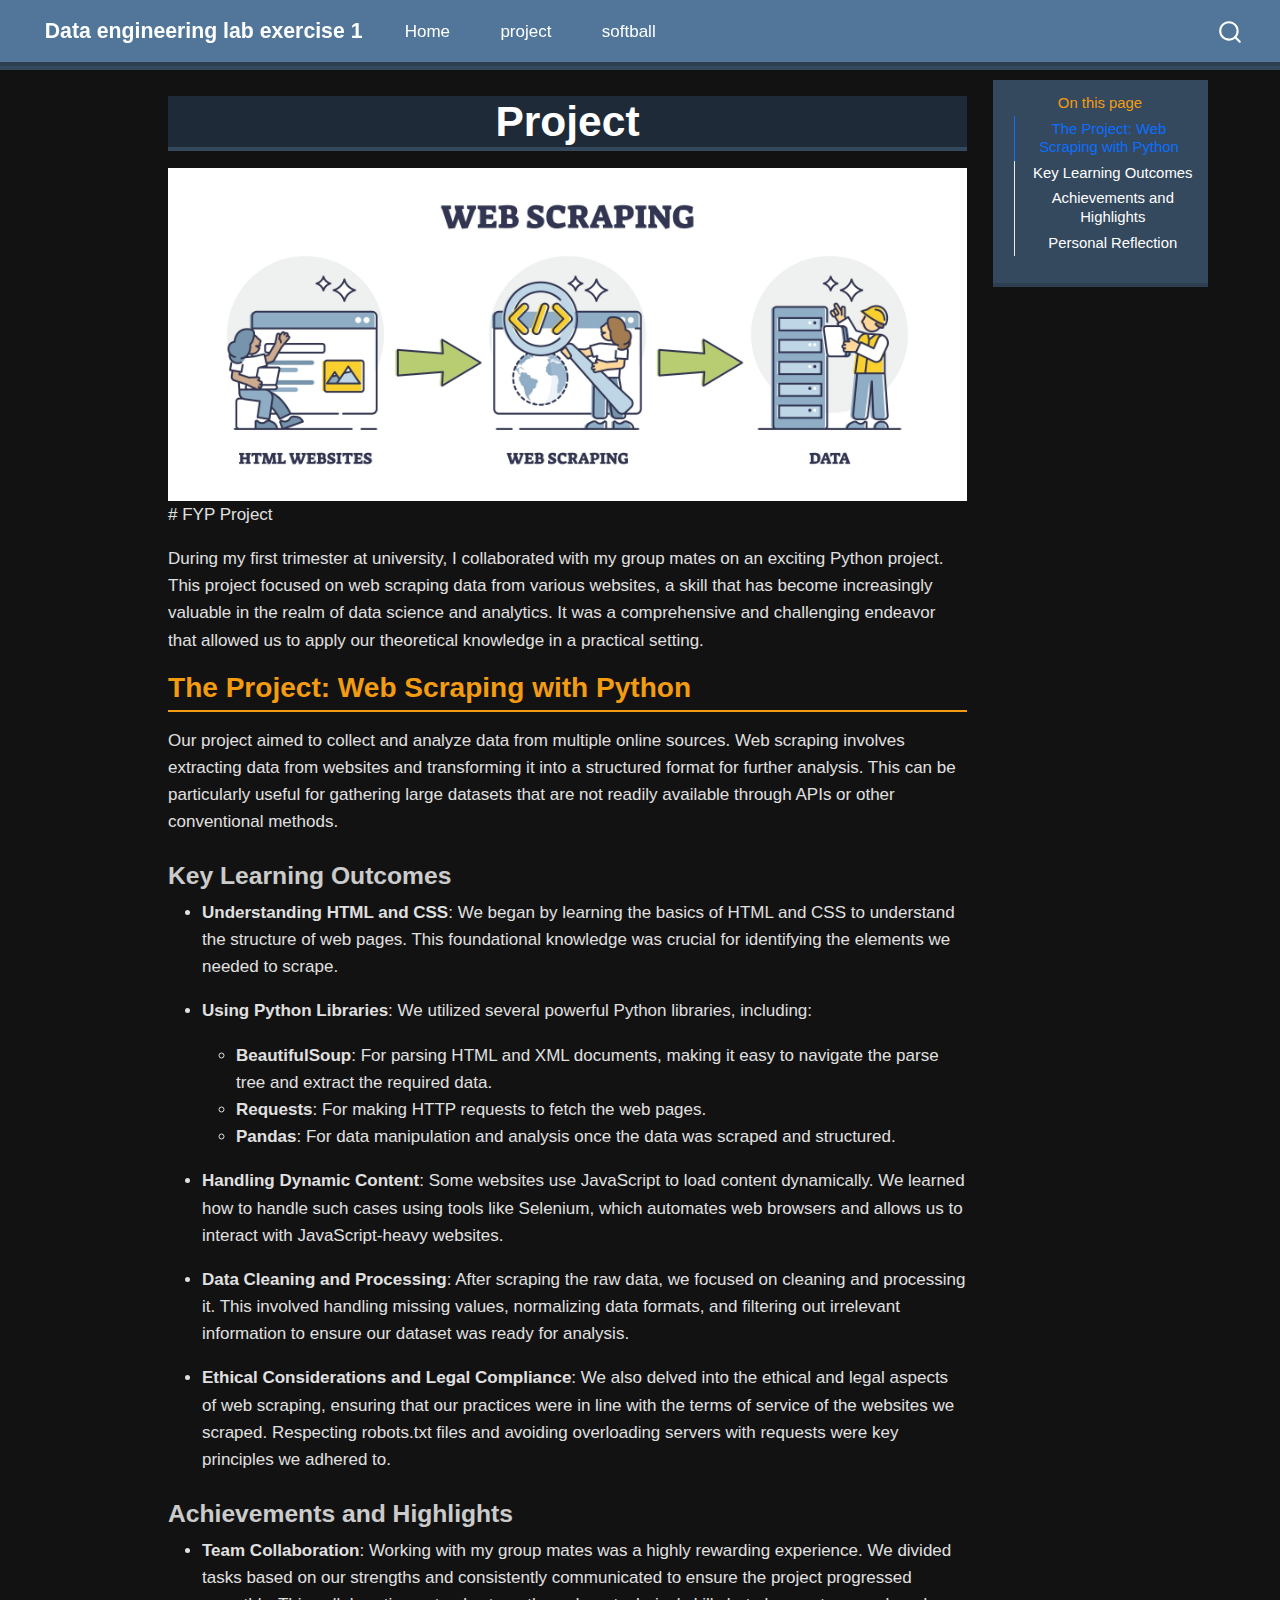
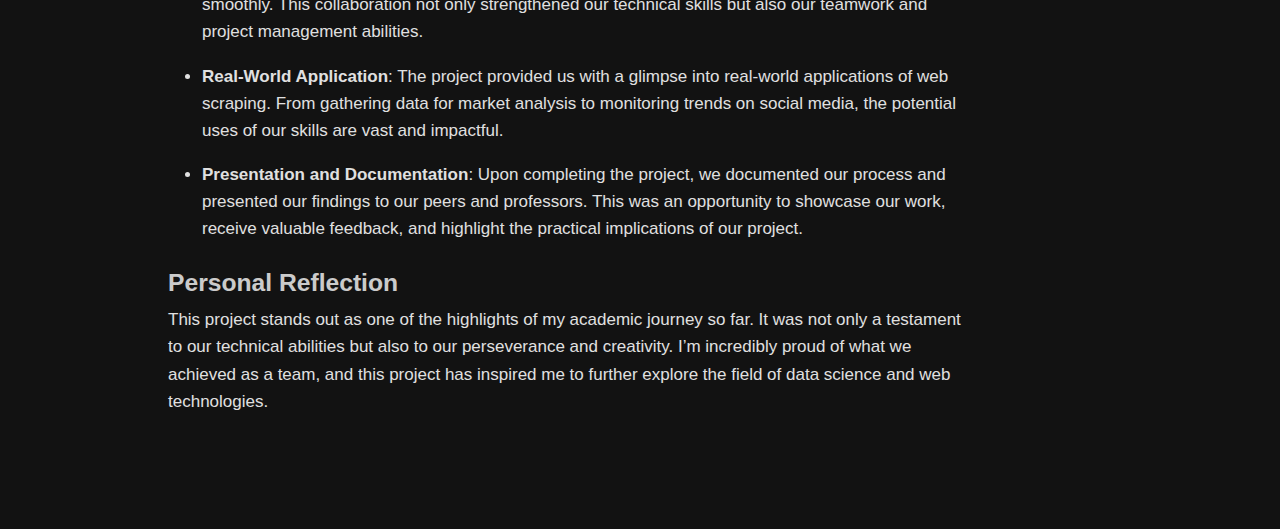
